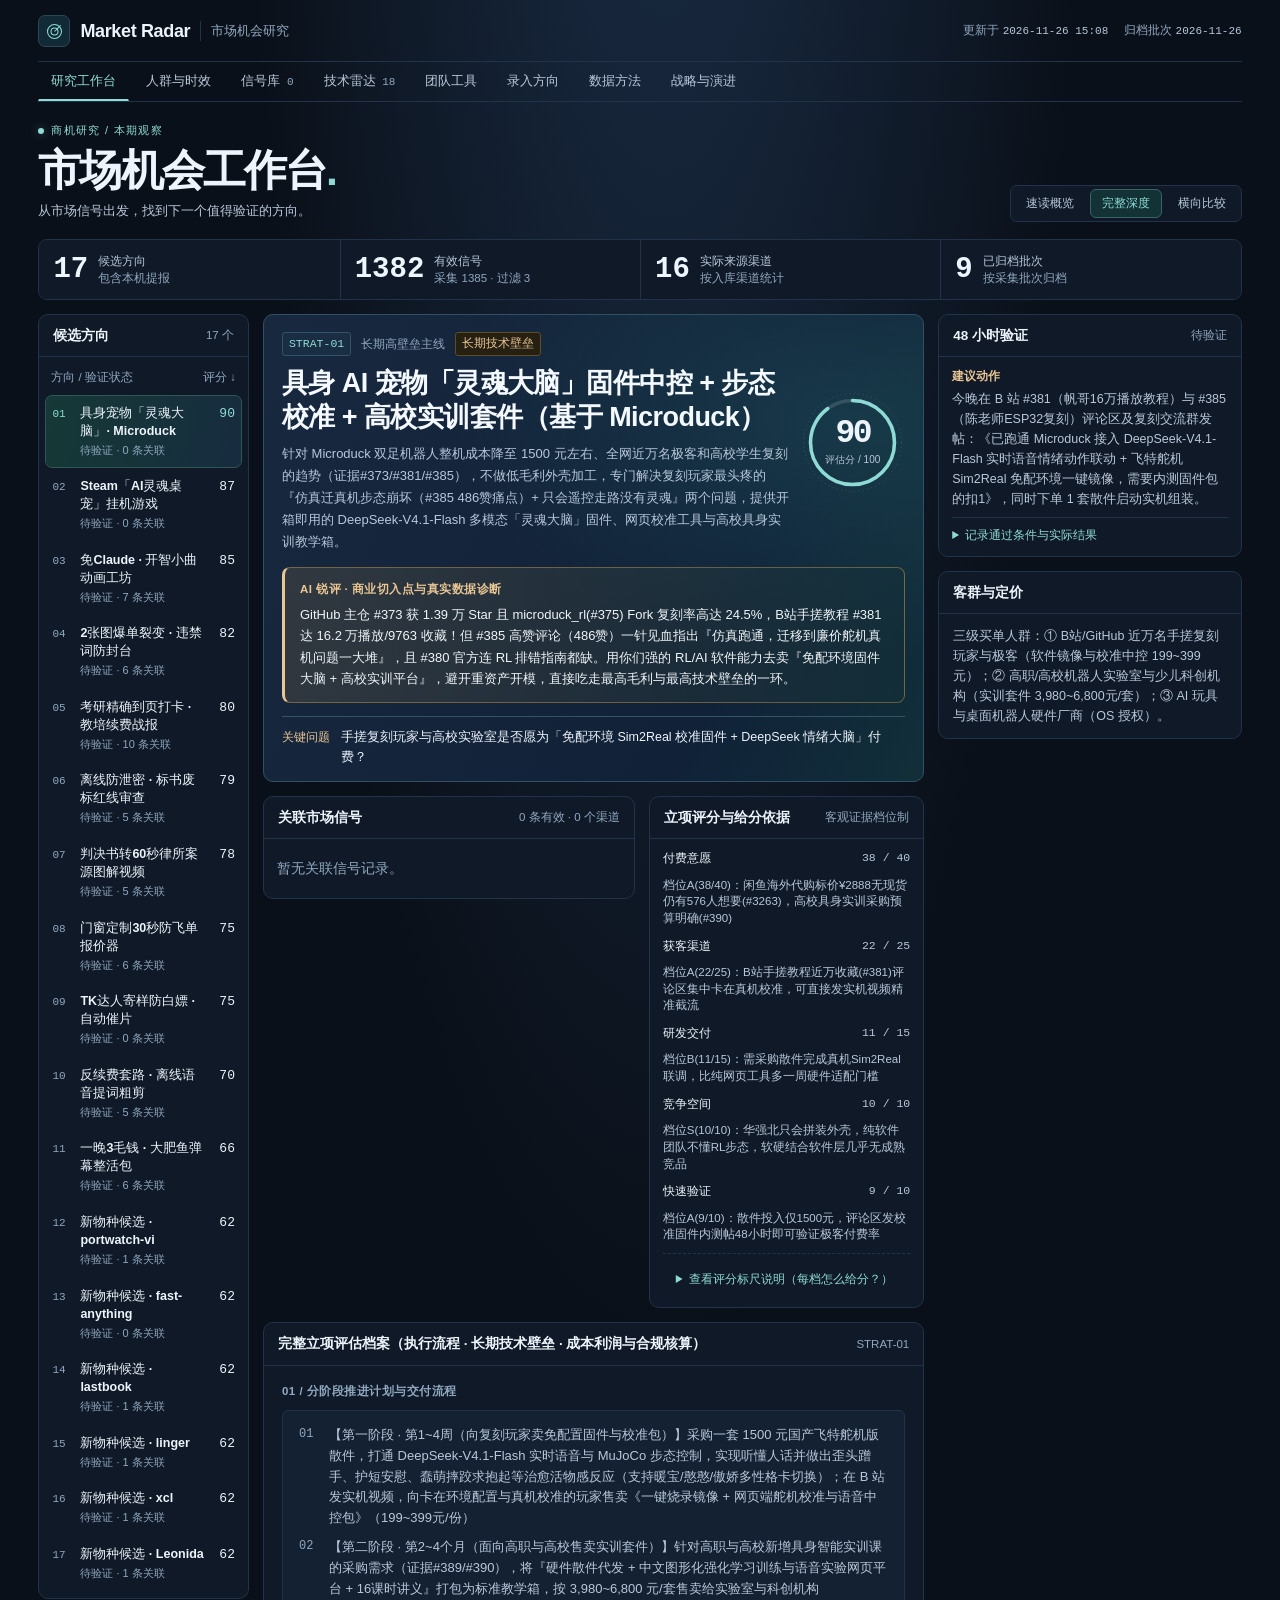
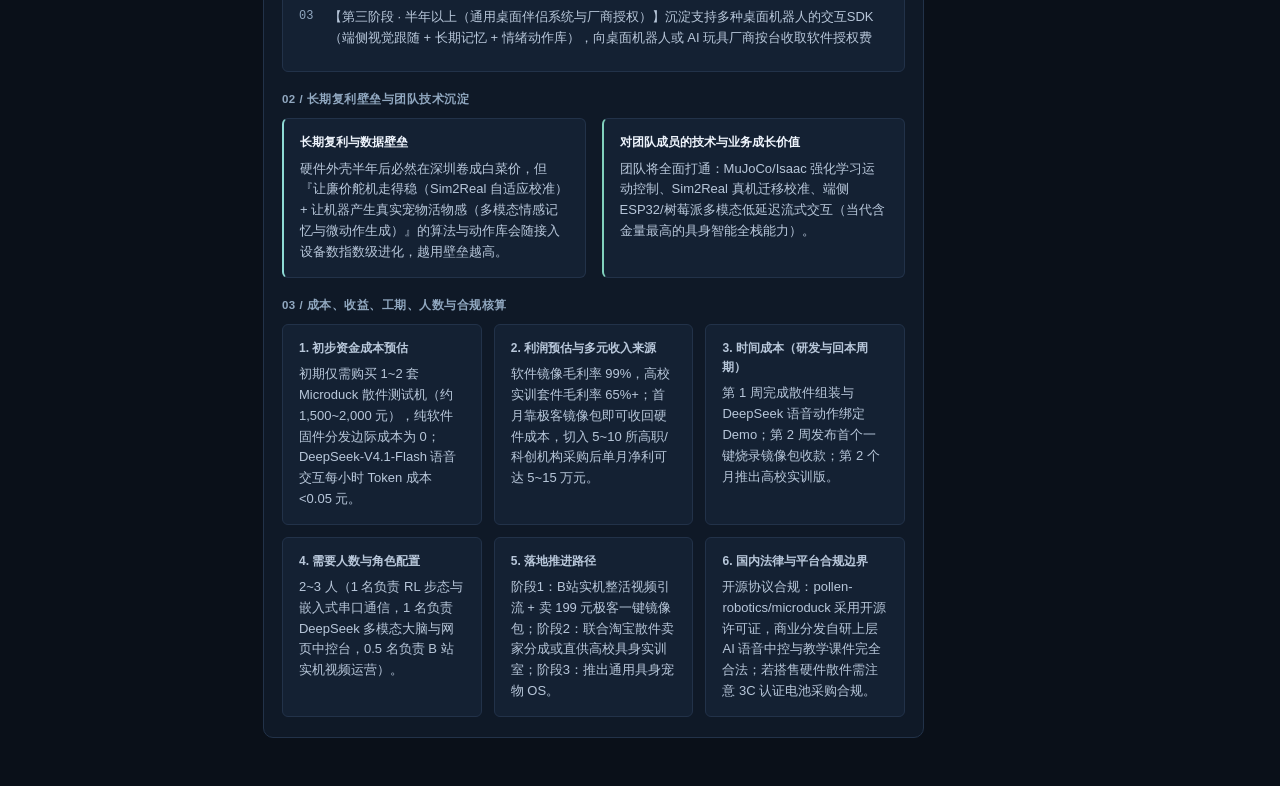
==== docs/index.html @ c7edb2ba "chore: sync team market radar signals and pages" ====
<!DOCTYPE html>
<html lang="zh-CN">
<head>
<meta charset="UTF-8">
<meta name="viewport" content="width=device-width, initial-scale=1.0">
<title>Market Radar — 产品立项与市场信号投研终端</title>
<style>
  :root {
    --bg: #0b0d11;
    --surface: #11141b;
    --panel: #161a23;
    --border: #222734;
    --border-focus: #3b82f6;
    --text: #f3f4f6;
    --text-secondary: #9ca3af;
    --text-muted: #6b7280;
    --accent: #3b82f6;
    --accent-dim: rgba(59, 130, 246, 0.12);
    --pos: #10b981;
  }
  * { box-sizing: border-box; }
  body {
    margin: 0;
    font-family: -apple-system, BlinkMacSystemFont, "Inter", "PingFang SC", "Hiragino Sans GB", sans-serif;
    background: var(--bg);
    color: var(--text);
    font-size: 13.5px;
    line-height: 1.6;
    -webkit-font-smoothing: antialiased;
  }
  .shell { max-width: 1380px; margin: 0 auto; padding: 28px 36px 60px; }
  /* Topbar */
  .topbar {
    display: flex; justify-content: space-between; align-items: baseline;
    border-bottom: 1px solid var(--border); padding-bottom: 18px; margin-bottom: 20px;
  }
  .brand { display: flex; align-items: baseline; gap: 14px; }
  .brand h1 { margin: 0; font-size: 18px; font-weight: 600; letter-spacing: -0.2px; color: var(--text); }
  .brand span { font-size: 12.5px; color: var(--text-muted); }
  .meta-right { font-size: 12px; color: var(--text-muted); display: flex; gap: 20px; }
  .meta-right b { color: var(--text-secondary); font-weight: 500; }

  /* Navigation & KPI strip */
  .subbar {
    display: flex; justify-content: space-between; align-items: center; flex-wrap: wrap; gap: 12px;
    margin-bottom: 22px;
  }
  .nav { display: flex; gap: 4px; background: var(--surface); padding: 4px; border-radius: 8px; border: 1px solid var(--border); }
  .nav-btn {
    background: transparent; color: var(--text-secondary); border: none;
    padding: 7px 14px; border-radius: 6px; cursor: pointer; font-size: 13px; font-weight: 500; transition: all 0.15s;
  }
  .nav-btn:hover { color: var(--text); }
  .nav-btn.active { background: var(--panel); color: var(--text); box-shadow: 0 1px 2px rgba(0,0,0,0.4); border: 1px solid var(--border); }
  .metrics-inline { display: flex; gap: 24px; font-size: 12.5px; color: var(--text-muted); }
  .metrics-inline strong { color: var(--text); font-weight: 600; font-variant-numeric: tabular-nums; margin-left: 4px; }

  /* Tables */
  .table-wrap { background: var(--surface); border: 1px solid var(--border); border-radius: 8px; overflow: hidden; margin-bottom: 20px; }
  table { width: 100%; border-collapse: collapse; font-size: 13px; }
  th, td { padding: 10px 14px; border-bottom: 1px solid var(--border); text-align: left; vertical-align: middle; }
  th { background: #0e1117; color: var(--text-muted); font-weight: 500; font-size: 12px; text-transform: uppercase; letter-spacing: 0.3px; }
  tr.row-item { cursor: pointer; transition: background 0.12s; }
  tr.row-item:hover { background: rgba(255,255,255,0.02); }
  tr.row-item.selected { background: var(--accent-dim); }
  tr.row-item.selected td:first-child { border-left: 3px solid var(--accent); }

  /* Pills & Badges (monochrome + subtle accent) */
  .pill {
    display: inline-block; padding: 2px 8px; border-radius: 4px; font-size: 11.5px; font-weight: 500;
    background: var(--panel); color: var(--text-secondary); border: 1px solid var(--border);
  }
  .pill-s { color: #93c5fd; border-color: rgba(59,130,246,0.35); background: rgba(59,130,246,0.1); }
  .num-score { font-size: 15px; font-weight: 600; color: var(--text); font-variant-numeric: tabular-nums; }

  /* Detail Inspector */
  .inspector {
    background: var(--surface); border: 1px solid var(--border); border-radius: 8px; padding: 24px 28px; margin-bottom: 24px;
  }
  .ins-head {
    display: flex; justify-content: space-between; align-items: flex-start; gap: 20px;
    border-bottom: 1px solid var(--border); padding-bottom: 16px; margin-bottom: 20px;
  }
  .ins-title { margin: 6px 0 0; font-size: 18px; font-weight: 600; color: var(--text); }
  .ins-score-box { text-align: right; min-width: 220px; }
  .ins-score-big { font-size: 26px; font-weight: 700; color: var(--text); font-variant-numeric: tabular-nums; line-height: 1; }
  .ins-score-sub { font-size: 11.5px; color: var(--text-muted); margin-top: 6px; }

  .sec-label {
    font-size: 11.5px; font-weight: 600; color: var(--text-muted); text-transform: uppercase;
    letter-spacing: 0.5px; margin-bottom: 10px; display: block;
  }
  .summary-lead {
    background: var(--panel); border: 1px solid var(--border); border-radius: 6px;
    padding: 12px 16px; color: var(--text); margin-bottom: 20px; font-size: 13.8px;
  }
  .grid-2 { display: grid; grid-template-columns: 1fr 1fr; gap: 16px; margin-bottom: 20px; }
  .grid-3 { display: grid; grid-template-columns: repeat(3, 1fr); gap: 12px; margin-bottom: 20px; }
  .card-cell {
    background: var(--panel); border: 1px solid var(--border); border-radius: 6px; padding: 14px 16px;
  }
  .cell-k { font-size: 12px; font-weight: 600; color: var(--text-secondary); margin-bottom: 6px; display: block; }
  .cell-v { color: var(--text-secondary); font-size: 13px; }
  .step-row { display: flex; gap: 10px; margin-bottom: 8px; color: var(--text-secondary); }
  .step-no { color: var(--text-muted); font-family: monospace; font-size: 12px; min-width: 20px; }

  .btn {
    background: var(--panel); color: var(--text-secondary); border: 1px solid var(--border);
    padding: 6px 12px; border-radius: 6px; cursor: pointer; font-size: 12px; transition: all 0.12s;
  }
  .btn:hover { color: var(--text); border-color: var(--text-secondary); }
  .btn-primary { background: var(--accent); color: #fff; border-color: var(--accent); font-weight: 500; }
  .btn-primary:hover { opacity: 0.92; color: #fff; border-color: var(--accent); }

  /* Form controls */
  input, select, textarea {
    background: var(--bg); color: var(--text); border: 1px solid var(--border);
    padding: 8px 12px; border-radius: 6px; font-size: 13px; width: 100%;
  }
  input:focus, select:focus { outline: none; border-color: var(--accent); }
  .field-lbl { display: block; font-size: 12px; color: var(--text-secondary); margin-bottom: 6px; }

  /* Modal */
  .modal-mask { display: none; position: fixed; inset: 0; background: rgba(0,0,0,0.75); z-index: 999; align-items: center; justify-content: center; padding: 20px; }
  .modal { background: var(--surface); border: 1px solid var(--border); border-radius: 8px; max-width: 680px; width: 100%; padding: 24px; }
  .modal-pre { background: var(--bg); padding: 14px; border-radius: 6px; border: 1px solid var(--border); white-space: pre-wrap; font-size: 13px; color: var(--text-secondary); margin: 14px 0; max-height: 380px; overflow-y: auto; }
  code { font-family: ui-monospace, SFMono-Regular, Menlo, monospace; font-size: 12px; background: var(--bg); padding: 2px 6px; border-radius: 4px; border: 1px solid var(--border); color: var(--text-secondary); }
</style>
<style>
:root {
  color-scheme: dark;
  --bg: #0b1017;
  --surface: #111923;
  --panel: #16212d;
  --border: #263443;
  --text: #e9eff7;
  --text-secondary: #b8c6d6;
  --text-muted: #99aabd;
  --accent: #75c6f2;
  --accent-dim: #172b3d;
  --pos: #81d1bd;
  --gold: #efc285;
  --mono: ui-monospace, SFMono-Regular, Menlo, monospace;
}
.shell { max-width: 1560px; padding: 18px clamp(16px, 3vw, 42px) 48px; }
.topbar { align-items: center; gap: 12px; padding-bottom: 14px; margin-bottom: 0; }
.brand { align-items: center; gap: 10px; }
.brand h1 { white-space: nowrap; letter-spacing: -.35px; }
.brand .brand-mark { display: grid; place-items: center; width: 32px; height: 32px; background: #2b261f; border: 1px solid #4b3c2d; border-radius: 7px; color: var(--gold); }
.brand-mark svg { width: 21px; height: 21px; stroke: currentColor; stroke-width: 1.2; }
.brand-caption { border-left: 1px solid var(--border); padding-left: 10px; }
.meta-right { align-items: center; gap: 16px; flex-wrap: wrap; }
.meta-right b { font: 11px var(--mono); }
.batch-stamp { border: 1px solid var(--border); border-radius: 4px; padding: 3px 8px; }
.subbar { margin-bottom: 20px; border-bottom: 1px solid var(--border); }
.nav { display: flex; flex-wrap: wrap; gap: 4px; border: 0; border-radius: 0; background: transparent; padding: 0; }
.nav-btn { border: 1px solid transparent; border-bottom: 2px solid transparent; border-radius: 0; padding: 9px 12px; font-size: 13px; }
.nav-btn.active { border: 1px solid transparent; border-bottom: 2px solid var(--gold); background: transparent; box-shadow: none; color: var(--gold); }
#lblSigCnt { font: 11px var(--mono); color: var(--text-muted); margin-left: 3px; }
:focus-visible { outline: 2px solid var(--accent); outline-offset: 2px; }
.btn-primary { color: #08131c; font-weight: 650; }
.btn-primary:hover { color: #08131c; }
.btn[aria-pressed="true"] { background: var(--accent-dim); border-color: #4e7897; color: var(--text); }
.research-heading { display: flex; justify-content: space-between; align-items: end; gap: 14px; flex-wrap: wrap; margin-bottom: 14px; }
.section-kicker { display: block; color: var(--gold); font: 600 11px/1.4 var(--mono); letter-spacing: .12em; }
.research-heading h2 { margin: 3px 0 2px; font-size: clamp(23px, 2.3vw, 32px); line-height: 1.2; font-weight: 630; letter-spacing: -.045em; }
.research-heading p { margin: 0; color: var(--text-muted); font-size: 13px; }
.mode-select { display: flex; gap: 4px; padding: 3px; background: var(--surface); border: 1px solid var(--border); border-radius: 7px; }
.mode-select .btn { padding: 5px 11px; background: transparent; border-color: transparent; white-space: nowrap; }
.mode-select .btn[aria-pressed="true"] { background: var(--accent-dim); border-color: #4e7897; }
.research-stats { display: grid; grid-template-columns: repeat(4,minmax(0,1fr)); gap: 1px; background: var(--border); border: 1px solid var(--border); border-radius: 8px; overflow: hidden; margin-bottom: 14px; }
.research-stats > div { background: var(--surface); display: grid; grid-template-columns: minmax(0,1fr) auto; gap: 0 8px; padding: 10px 15px; align-items: center; }
.research-stats span { color: var(--text-secondary); font-size: 12px; }
.research-stats strong { grid-row: span 2; font: 600 22px/1 var(--mono); color: var(--text); }
.research-stats small, .watch-sort, .panel-count { color: var(--text-muted); font-size: 11.5px; }
.research-desk { display: grid; grid-template-columns: minmax(200px, .95fr) minmax(0, 4fr); gap: 12px; align-items: start; }
.research-selection { display: grid; grid-template-columns: minmax(0, 1.65fr) minmax(254px, 1fr); gap: 12px; min-width: 0; }
.research-main, .research-context { display: grid; gap: 12px; align-content: start; min-width: 0; }
.desk-panel { background: var(--surface); border: 1px solid var(--border); border-radius: 8px; min-width: 0; }
.panel-head { min-height: 41px; display: flex; align-items: center; justify-content: space-between; gap: 8px; padding: 8px 13px; border-bottom: 1px solid var(--border); }
.panel-head h3 { margin: 0; font-size: 13px; white-space: nowrap; font-weight: 650; }
.panel-count { text-align: right; }
.watch-sort { margin: 7px 12px 4px; }
#watchList { padding: 0 6px 6px; }
.watch-item { font: inherit; cursor: pointer; text-align: left; width: 100%; display: grid; grid-template-columns: 22px minmax(0,1fr) 25px; gap: 6px; align-items: start; color: var(--text); border: 1px solid transparent; background: transparent; border-radius: 5px; padding: 8px 6px; }
.watch-item:hover { background: var(--panel); }
.watch-item[aria-pressed="true"] { background: var(--accent-dim); border-color: #38617b; }
.watch-rank, .watch-score, .asset-code, .mono { font-family: var(--mono); font-variant-numeric: tabular-nums; }
.watch-rank { color: var(--text-muted); font-size: 11px; padding-top: 2px; }
.watch-score { text-align: right; font-size: 13px; }
.watch-item[aria-pressed="true"] .watch-score { color: var(--accent); }
.watch-label strong { display: block; font-size: 12.5px; font-weight: 550; line-height: 1.44; overflow-wrap: anywhere; }
.watch-label small { display: block; color: var(--text-muted); font-size: 11px; margin-top: 2px; }
.project-brief { padding: 15px 17px; }
.brief-eyebrow { display: flex; flex-wrap: wrap; align-items: center; gap: 4px 8px; color: var(--text-muted); font-size: 11.5px; }
.asset-code { color: var(--accent); background: var(--accent-dim); padding: 2px 6px; border-radius: 3px; }
.project-brief h3 { font-size: clamp(20px, 2.1vw, 28px); letter-spacing: -.025em; margin: 6px 0 7px; line-height: 1.28; font-weight: 640; overflow-wrap: anywhere; }
.brief-lead, .brief-buyer p, .validation-body p { margin: 0; color: var(--text-secondary); overflow-wrap: anywhere; }
.brief-buyer { border-top: 1px solid var(--border); padding-top: 8px; margin-top: 9px; }
.brief-buyer span, .evidence-meta { color: var(--text-muted); font-size: 11.5px; }
.evidence-item { font: inherit; background: transparent; text-align: left; border: 0; border-bottom: 1px solid var(--border); width: 100%; cursor: pointer; color: var(--text); display: grid; gap: 1px; padding: 7px 31px 7px 13px; position: relative; }
.evidence-item:hover { background: var(--panel); }
.evidence-item strong { font-size: 12.5px; font-weight: 550; overflow-wrap: anywhere; }
.evidence-item small { color: var(--text-muted); font-size: 11.5px; overflow-wrap: anywhere; }
.evidence-arrow { position: absolute; top: 12px; right: 13px; color: var(--accent); }
.evidence-panel > .evidence-list:last-child .evidence-item:last-child { border-bottom: 0; }
.desk-panel summary { cursor: pointer; color: var(--accent); padding: 8px 13px; font-size: 12px; }
.evidence-panel details[open] > summary { border-bottom: 1px solid var(--border); }
.panel-empty { padding: 5px 13px; color: var(--text-muted); }
.archive-detail .inspector { border: 0; border-top: 1px solid var(--border); padding: 12px; margin: 0; }
.archive-detail .ins-head { display: block; }
.archive-detail .ins-score-box { text-align: left; margin-top: 12px; }
.archive-detail .grid-3 { grid-template-columns: repeat(2,minmax(0,1fr)); }
.factor-body, .validation-body { padding: 10px 13px; }
.factor-total { display: flex; align-items: baseline; gap: 5px; font: 11px var(--mono); color: var(--text-muted); margin: 0 0 7px; }
.factor-total strong { font-size: 31px; line-height: 1; color: var(--text); }
.factor-row { margin: 0 0 5px; }
.factor-row div { display: flex; justify-content: space-between; color: var(--text-secondary); font-size: 11.5px; }
.factor-row div span:last-child { font: 11.5px/1.6 var(--mono); }
.factor-row meter { appearance: none; display: block; height: 4px; width: 100%; margin: 2px 0 0; }
.factor-row meter::-webkit-meter-bar { border: 0; background: #27394c; border-radius: 5px; }
.factor-row meter::-webkit-meter-optimum-value { background: var(--accent); border-radius: 5px; }
.factor-row meter::-moz-meter-bar { background: var(--accent); border-radius: 5px; }
.quiet-note { display: block; margin: 7px 0 0; color: var(--text-muted); font-size: 11.5px; }
.validation-body .section-kicker { font: 600 11.5px/1.6 system-ui, sans-serif; letter-spacing: 0; margin-bottom: 3px; }
.validation-body p { font-size: 12.5px; }
.validation-question { margin-bottom: 9px; }
.validation-body details { border-top: 1px solid var(--border); margin-top: 8px; }
.validation-body summary { padding: 8px 0 1px; }
.validation-form { display: grid; gap: 7px; padding-top: 7px; }
.validation-form label { font-size: 12px; color: var(--text-secondary); }
.validation-form textarea { display: block; resize: vertical; }
.validation-form button { justify-self: start; }
#validationMessage:empty { display: none; }
#validationMessage { color: var(--pos); }
.matrix-panel .table-wrap { margin: 0; border: 0; border-radius: 0 0 8px 8px; }
.archive-panel { margin-bottom: 14px; }
.matrix-panel td:not(:nth-child(2)), .matrix-panel th { white-space: nowrap; }
.matrix-table .matrix-total { color: var(--accent); font-weight: 650; }
.matrix-link { font: inherit; color: var(--text); border: 0; background: transparent; padding: 0; text-align: left; cursor: pointer; }
.matrix-link:hover { text-decoration: underline; }
.matrix-link small { display: block; color: var(--text-muted); }
.table-wrap { overflow-x: auto; }
.signal-controls { display: flex; flex-wrap: wrap; gap: 8px; margin-bottom: 12px; align-items: center; }
.signal-controls input { max-width: 380px; }
.signal-controls select { max-width: 208px; }
.signal-controls output, .source-link { color: var(--text-muted); font-size: 12px; }
.source-link { display: inline-block; margin-top: 5px; }
#tab-signals table { min-width: 790px; }
#tab-signals .signal-time { width: 280px; min-width: 280px; white-space: nowrap; }
#tab-signals td.signal-time { font-family: var(--mono); color: var(--text-muted); }
#tab-signals .signal-time small { font-size: 10.5px; }
#tab-signals td:nth-child(4) { overflow-wrap: anywhere; }
.modal-mask { position: fixed; inset: 0; border: 0; margin: auto; color: var(--text); background: transparent; width: min(100%, 760px); max-height: 100%; max-width: 100%; }
.modal-mask[open] { display: block; }
.modal-mask::backdrop { background: rgba(0,0,0,.72); }
.modal { margin: 0 auto; overflow-wrap: anywhere; }
.modal-links { display: flex; flex-wrap: wrap; align-items: baseline; gap: 4px 12px; font-size: 12px; }
#mHint { margin-right: 12px; }
#mLink { flex: none; }
@media (max-width: 1100px) {
  .research-desk { grid-template-columns: minmax(186px, .9fr) minmax(0, 3.5fr); }
}
@media (max-width: 950px) {
  .research-selection { grid-template-columns: minmax(0, 1fr); }
  .research-main, .research-context { display: contents; }
  .project-brief { order: -3; }
  .validation-panel { order: -2; }
  .evidence-panel { order: -1; }
  .archive-detail { order: 1; }
}
@media (max-width: 640px) {
  .topbar { align-items: start; flex-direction: column; }
  .meta-right { gap: 8px 12px; }
  .brand-caption { display: none; }
  .subbar { margin-bottom: 14px; }
  .nav-btn { font-size: 12px; padding: 7px 6px; min-height: 36px; }
  .research-stats { grid-template-columns: repeat(2,minmax(0,1fr)); }
  .research-stats > div { padding: 8px; }
  .research-stats strong { font-size: 18px; }
  .research-desk { grid-template-columns: minmax(0, 1fr); }
  #watchList { display: grid; grid-auto-flow: column; grid-auto-columns: minmax(146px, 44%); overflow-x: auto; padding-bottom: 8px; }
  .watch-item { min-height: 44px; }
  .watch-label small { font-size: 10.5px; }
  .watch-item { grid-template-columns: 15px minmax(0,1fr) 18px; gap: 3px; }
  .grid-2, .grid-3, .archive-detail .grid-3 { grid-template-columns: minmax(0,1fr); }
  .grid-2 > [style*="grid-column"] { grid-column: auto !important; }
  .inspector { padding: 14px; }
}

.roadmap-title { display: flex; justify-content: space-between; align-items: center; flex-wrap: wrap; gap: 8px; margin-bottom: 12px; }
.roadmap-title .sec-label { margin-bottom: 0; }
.roadmap-title a { text-decoration: none; }

/* Research workspace */
:root {
  --bg: #0a1019;
  --surface: #0f1927;
  --panel: #142133;
  --border: #223249;
  --text: #eef4fc;
  --text-secondary: #b8c7da;
  --text-muted: #91a8c0;
  --accent: #8edbd5;
  --accent-dim: #123236;
  --gold: #eac694;
}
body { background: radial-gradient(ellipse at 52% -25%, #1c304a 0%, var(--bg) 46%); }
.shell { padding-top: 15px; }
.brand .brand-mark { background: #122936; color: var(--accent); border-color: #294a53; }
.topbar { align-items: center; flex-direction: row; }
.meta-right { justify-content: end; }
.nav { flex-wrap: nowrap; overflow-x: auto; scrollbar-width: thin; max-width: 100%; }
.nav-btn { white-space: nowrap; flex: none; padding-inline: 12px; }
.nav-btn.active { color: var(--accent); border-bottom-color: var(--accent); }
#lblTechCnt { font: 11px var(--mono); color: var(--text-muted); margin-left: 3px; }
.research-heading { margin: 3px 0 17px; align-items: end; }
.research-heading h2 { font-size: clamp(29px, 3.35vw, 45px); font-weight: 680; margin: 5px 0; }
.research-heading h2 > span { color: var(--accent); }
.research-heading p { font-size: 13px; color: var(--text-secondary); }
.research-kicker { color: var(--accent); font-size: 11px; letter-spacing: .12em; display: flex; align-items: center; gap: 7px; }
.research-kicker > span { display: inline-block; background: var(--accent); width: 6px; height: 6px; border-radius: 100%; box-shadow: 0 0 10px #8edbd560; }
.mode-select .btn[aria-pressed="true"] { border-color: #376565; color: var(--accent); }
.research-stats { background: var(--surface); gap: 0; border-radius: 9px; }
.research-stats > div + div { border-left: 1px solid var(--border); }
.research-stats > div { grid-template-columns: auto minmax(0,1fr); column-gap: 10px; padding: 12px 14px; }
.research-stats span { grid-column: 2; grid-row: 1; }
.research-stats small { grid-column: 2; grid-row: 2; line-height: 1.35; }
.research-stats strong { grid-column: 1; grid-row: 1 / 3; color: #edf6ff; font-size: clamp(20px, 2.3vw, 29px); font-weight: 600; }
.research-desk { grid-template-columns: minmax(200px, .85fr) minmax(0, 3.95fr); gap: 14px; }
.research-selection { grid-template-columns: minmax(0, 2.18fr) minmax(237px, 1fr); gap: 14px; }
.research-main, .research-context { gap: 14px; }
.research-panels { display: grid; grid-template-columns: minmax(0, 1.35fr) minmax(145px, 1fr); gap: 14px; align-items: start; min-width: 0; }
.desk-panel { border-radius: 10px; }
.panel-head { padding: 10px 14px; }
.panel-head h3 { font-size: 13.5px; }
.watch-sort { display: flex; justify-content: space-between; padding: 4px 0; }
.watch-item { border-radius: 7px; padding: 8px 6px; }
.watch-item[aria-pressed="true"] { background: linear-gradient(100deg,#153936,#172c3f); border-color: #305552; }
.watch-item[aria-pressed="true"] .watch-rank { color: var(--accent); }
.watch-label strong { font-size: 12.5px; }
.project-brief {
  background:
    radial-gradient(ellipse at 88% 22%, #20565d73 0%, transparent 47%),
    linear-gradient(115deg,#18283f,#102138 70%,#112f39);
  border-color: #315065; padding: 17px 18px 14px; position: relative; overflow: hidden;
}
.brief-grid { display: grid; grid-template-columns: minmax(0,1fr) 105px; gap: 10px; align-items: center; }
.brief-eyebrow { gap: 6px 10px; }
.asset-code { background: #192e43; color: var(--accent); border: 1px solid #335267; }
.project-brief h3 { font-size: clamp(22px, 2.6vw, 34px); line-height: 1.18; letter-spacing: -.025em; margin: 9px 0 8px; }
.brief-lead { font-size: 13px; line-height: 1.7; }
.brief-question { display: flex; gap: 8px 11px; align-items: baseline; padding-top: 10px; margin-top: 13px; border-top: 1px solid #365267; }
.brief-question > span { color: var(--gold); font-size: 11.5px; white-space: nowrap; }
.brief-question p { margin: 0; font-size: 12.5px; color: var(--text); }
.score-dial { width: 105px; height: 105px; display: grid; place-items: center; position: relative; }
.score-dial svg { position: absolute; inset: 0; width: 100%; height: 100%; fill: none; }
.dial-guide { stroke: #4e7186; opacity: .66; stroke-dasharray: 1 4; }
.dial-track { stroke: #355261; stroke-width: 4; }
.dial-fill { stroke: var(--accent); stroke-width: 4; stroke-linecap: round; }
.dial-caption { text-align: center; position: relative; display: grid; gap: 2px; }
.dial-caption strong { font: 600 33px/1 var(--mono); letter-spacing: -.08em; }
.dial-caption span { font-size: 10px; color: var(--text-secondary); }
.context-note { padding: 12px 14px; font-size: 12.5px; color: var(--text-secondary); overflow-wrap: anywhere; }
.evidence-item strong { line-height: 1.48; }
.evidence-item small { line-height: 1.4; }
.factor-row { margin-bottom: 9px; }
.factor-row meter::-webkit-meter-bar { background: #263b4e; }
.tech-table table { min-width: 770px; }
#tab-toolkit code { overflow-wrap: anywhere; }
@keyframes reveal-selection { from { opacity: .65; transform: translateY(3px); } to { opacity: 1; transform: translateY(0); } }
@media (prefers-reduced-motion: no-preference) {
  .watch-item, .nav-btn, .evidence-item { transition: background-color .14s ease, border-color .14s ease, color .14s ease; }
  .research-main, .research-context { animation: reveal-selection .18s ease-out; }
}
@media (max-width: 1110px) {
  .research-selection { grid-template-columns: minmax(0,1fr); }
  .research-main, .research-context { display: grid; }
  .research-context { grid-template-columns: minmax(0,1.2fr) minmax(0,1fr); }
  .project-brief, .validation-panel, .evidence-panel, .archive-detail { order: 0; }
}
@media (max-width: 760px) {
  .shell { padding-inline: 14px; }
  .research-desk { grid-template-columns: minmax(0, 1fr); }
  #watchList { display: grid; grid-auto-flow: column; grid-auto-columns: minmax(146px, 40%); overflow-x: auto; }
  .watch-sort { margin-bottom: 1px; }
}
@media (max-width: 560px) {
  .topbar { gap: 4px; align-items: start; }
  .brand h1 { font-size: 15px; }
  .brand .brand-mark { width: 28px; height: 28px; }
  .brand-caption, .batch-stamp { display: none; }
  .meta-right span { font-size: 10.5px; }
  .meta-right b { display: block; font-size: 10px; }
  .nav-btn { padding-inline: 8px; }
  .research-heading { gap: 10px; }
  .research-stats { grid-template-columns: repeat(2,minmax(0,1fr)); }
  .research-stats > div { padding: 8px 9px; }
  .research-stats > div:nth-child(3) { border-left: 0; }
  .research-stats > div:nth-child(n+3) { border-top: 1px solid var(--border); }
  .research-main, .research-context, .research-panels { display: contents; }
  .project-brief { order: -3; }
  .validation-panel { order: -2; }
  .evidence-panel { order: -1; }
  .archive-detail { order: 1; }
  .brief-grid { grid-template-columns: minmax(0,1fr) 80px; }
  .score-dial { width: 80px; height: 80px; }
  .dial-caption strong { font-size: 25px; }
  .dial-caption span { font-size: 8px; }
  #watchList { grid-auto-columns: minmax(134px, 44%); }
}

/* AI Sharp Review Callout & Unfolded Archive */
.project-brief h3 {
  font-size: clamp(20px, 2.15vw, 27px);
  line-height: 1.28;
  letter-spacing: -0.02em;
  margin: 10px 0 8px;
  color: #f4f9ff;
}
.sharp-callout {
  margin-top: 14px;
  padding: 12px 15px;
  background: linear-gradient(95deg, rgba(235, 179, 82, 0.13), rgba(20, 48, 56, 0.45));
  border: 1px solid rgba(235, 179, 82, 0.38);
  border-left: 3px solid var(--gold);
  border-radius: 8px;
}
.sharp-badge {
  font-size: 11.5px;
  font-weight: 650;
  color: var(--gold);
  letter-spacing: 0.04em;
  margin-bottom: 5px;
  display: flex;
  align-items: center;
  gap: 6px;
}
.sharp-callout p {
  margin: 0;
  font-size: 13px;
  line-height: 1.65;
  color: #f1f5f9;
}
.archive-open .inspector {
  background: transparent;
  border: 0;
  padding: 16px 18px 20px;
  margin: 0;
}
.archive-open .ins-head,
.archive-open .summary-lead {
  display: none;
}

/* Freshness & Persona Analytics */
.timeline-layer + .timeline-layer { margin-top: 18px; }
.timeline-layer h3 { margin: 0 0 10px; font-size: 13px; color: var(--text-secondary); }
.timeline-grid { display: grid; grid-template-columns: repeat(auto-fit, minmax(min(100%, 135px), 1fr)); gap: 12px; }
.timeline-count { font: 700 26px/1.3 var(--mono); color: var(--text); }
.timeline-count small { font-size: 12px; font-weight: 400; color: var(--text-muted); }
.timeline-grid [data-window="24h"] { border-left: 3px solid var(--accent); }
.timeline-grid [data-window="30d_active"] { border-left: 3px solid #3b82f6; }
.timeline-grid [data-window="stale_archive"] { border-left: 3px solid #ef4444; }
.timeline-grid [data-window="stale_archive"] .timeline-count { color: #fca5a5; }
.fresh-badge { display: inline-block; padding: 1px 6px; border-radius: 4px; font-size: 10.5px; font-weight: 600; font-family: var(--mono); }
.fresh-7d { background: rgba(45, 212, 191, 0.16); color: var(--accent); border: 1px solid rgba(45, 212, 191, 0.35); }
.fresh-30d { background: rgba(59, 130, 246, 0.15); color: #93c5fd; border: 1px solid rgba(59, 130, 246, 0.35); }
.fresh-90d { background: rgba(148, 163, 184, 0.14); color: #cbd5e1; border: 1px solid rgba(148, 163, 184, 0.28); }
.fresh-stale { background: rgba(239, 68, 68, 0.12); color: #fca5a5; border: 1px solid rgba(239, 68, 68, 0.3); }
.aud-pill { display: inline-block; padding: 2px 8px; border-radius: 99px; font-size: 11px; background: #192b3c; color: #bae6fd; border: 1px solid #2d4a63; margin-top: 4px; }
.persona-bar-bg { width: 100%; height: 6px; background: #1a2636; border-radius: 4px; overflow: hidden; margin-top: 6px; display: flex; }
.persona-bar-fresh { background: var(--accent); height: 100%; }
.persona-bar-old { background: #475569; height: 100%; }

/* Team Strategy Blueprint */
.blueprint-hero {
  background: radial-gradient(ellipse at 90% 15%, rgba(45, 212, 191, 0.14), transparent 50%),
              linear-gradient(120deg, #15253a, #0f1d2e 70%, #112a33);
  border: 1px solid #2e4d63;
  border-radius: 10px;
  padding: 22px 24px;
  margin-bottom: 18px;
}
.blueprint-hero h2 { margin: 6px 0 10px; font-size: 23px; font-weight: 650; color: #f4f9ff; letter-spacing: -0.02em; }
.blueprint-hero p { margin: 0; font-size: 13.8px; line-height: 1.72; color: #cbd5e1; max-width: 980px; }
.stage-track { display: grid; grid-template-columns: repeat(3, 1fr); gap: 14px; margin: 14px 0 20px; }
.stage-card {
  background: var(--panel); border: 1px solid var(--border); border-top: 3px solid var(--accent);
  border-radius: 8px; padding: 16px 18px; display: flex; flex-direction: column; gap: 8px;
}
.stage-card.gold { border-top-color: var(--gold); }
.stage-card.blue { border-top-color: #60a5fa; }
.stage-kicker { font-family: var(--mono); font-size: 11px; color: var(--accent); letter-spacing: 0.05em; }
.stage-card.gold .stage-kicker { color: var(--gold); }
.stage-card.blue .stage-kicker { color: #93c5fd; }
.stage-card h4 { margin: 0; font-size: 15px; color: var(--text); font-weight: 600; }
.stage-card p { margin: 0; font-size: 13px; color: var(--text-secondary); line-height: 1.65; }
@media (max-width: 960px) { .stage-track { grid-template-columns: 1fr; } }

/* Rubric Reasons & Quick Digest Mode */
.factor-reason { font-size: 11.5px; color: var(--text-muted); line-height: 1.45; margin: 3px 0 10px; }
.rubric-guide { margin-top: 10px; border-top: 1px dashed var(--border); padding-top: 8px; font-size: 11.5px; color: var(--text-secondary); }
.rubric-guide summary { cursor: pointer; color: var(--accent); font-weight: 500; user-select: none; }
.rubric-list { margin: 8px 0 0; padding-left: 16px; line-height: 1.6; color: var(--text-muted); }
.quick-digest-grid { display: grid; grid-template-columns: repeat(3, 1fr); gap: 12px; }
@media (max-width: 860px) { .quick-digest-grid { grid-template-columns: 1fr; } }

</style>
</head>
<body>
<div class="shell">
  <header class="topbar">
    <div class="brand">
      <span class="brand-mark" aria-hidden="true"><svg viewBox="0 0 24 24" fill="none"><circle cx="12" cy="12" r="8"/><circle cx="12" cy="12" r="4"/><path d="M12 12l7-7"/></svg></span>
      <h1>Market Radar</h1>
      <span class="brand-caption">市场机会研究</span>
    </div>
    <div class="meta-right">
      <span>更新于 <b id="lblUpdated"></b></span>
      <span>归档批次 <b id="lblBatches"></b></span>
    </div>
  </header>

  <div class="subbar">
    <nav class="nav" aria-label="主导航">
      <button class="nav-btn active" aria-current="page" onclick="switchTab('tab-projects', this)">研究工作台</button>
      <button class="nav-btn" onclick="switchTab('tab-persona', this)">人群与时效</button>
      <button class="nav-btn" onclick="switchTab('tab-signals', this)">信号库 <span id="lblSigCnt">0</span></button>
      <button class="nav-btn" onclick="switchTab('tab-tech', this)">技术雷达 <span id="lblTechCnt">0</span></button>
      <button class="nav-btn" onclick="switchTab('tab-toolkit', this)">团队工具</button>
      <button class="nav-btn" onclick="switchTab('tab-submit', this)">录入方向</button>
      <button class="nav-btn" onclick="switchTab('tab-whitepaper', this)">数据方法</button>
      <button class="nav-btn" onclick="switchTab('tab-roadmap', this)">战略与演进</button>
    </nav>
  </div>

  <div id="tab-projects"></div>
  <div id="tab-persona" style="display:none;"></div>
  <div id="tab-signals" style="display:none;"></div>
  <div id="tab-tech" style="display:none;"></div>
  <div id="tab-toolkit" style="display:none;"></div>
  <div id="tab-submit" style="display:none;"></div>
  <div id="tab-whitepaper" style="display:none;"></div>
  <div id="tab-roadmap" style="display:none;"></div>
</div>

<dialog class="modal-mask" id="snapModal" aria-labelledby="mTitle" onclick="if(event.target===this)this.close()">
  <div class="modal">
    <div style="display:flex;justify-content:space-between;align-items:center;gap:12px;">
      <strong id="mTitle" style="font-size:15px;">证据快照</strong>
      <form method="dialog"><button class="btn">关闭</button></form>
    </div>
    <div id="mMeta" style="font-size:12px;color:var(--text-muted);margin-top:6px;"></div>
    <div class="modal-pre" id="mBody"></div>
    <div class="modal-links">
      <span id="mHint" style="color:var(--text-muted);"></span>
      <a id="mLink" target="_blank" rel="noopener noreferrer" style="color:var(--accent);text-decoration:none;"></a>
    </div>
  </div>
</dialog>

<script>
const DATA = {"persona_stats": {"ref_date": "2026-11-26", "freshness_breakdown": {"7d_hot": 606, "30d_active": 211, "90d_recent": 257, "180d_halfyear": 238, "stale_archive": 70, "recent_unverified": 0}, "audience_personas": [{"audience": "电商与跨境卖家", "total": 271, "fresh_30d": 219, "stale_cnt": 9, "pay_habit": "按 ROI 算账，凡能防违规封店、提效测款均爽快付费", "price_band": "39~299 元/月 订阅制", "channels": "抖音电商群、小红书店群帖、深圳/义乌卖家圈"}, {"audience": "年轻玩家与桌宠受众", "total": 170, "fresh_30d": 115, "stale_cnt": 11, "pay_habit": "为情绪陪伴、摸鱼解压与捏 OC 外观冲动付费，适合全球买断+DLC", "price_band": "18~29 元 Steam 本体 + 6~12 元 DLC", "channels": "Steam 新品节、B站游戏/桌宠区、小红书二次元OC圈"}, {"audience": "B端企业与招投标专员", "total": 193, "fresh_30d": 113, "stale_cnt": 12, "pay_habit": "防损失驱动（防废标/防泄密），客单价高且年卡续费稳，重视本地隐私", "price_band": "49 元/次 或 699~1980 元/年", "channels": "招投标社群、工程造价论坛、闲鱼企业代查服务"}, {"audience": "备考学生与K12家长", "total": 247, "fresh_30d": 110, "stale_cnt": 16, "pay_habit": "焦虑驱动型即时付费，先款后货零账期，极重打印排版体验", "price_band": "9.9~49.9 元 单次定制/打印包", "channels": "闲鱼搜索、小红书备考/鸡娃笔记、家长微信群"}, {"audience": "视频博主与内容创作者", "total": 231, "fresh_30d": 86, "stale_cnt": 13, "pay_habit": "高频生产刚需，极其反感流氓自动续费，偏好买断或按量计费", "price_band": "29.9~69 元 买断或月卡", "channels": "B站教程评论区、小红书剪辑/口播痛点帖"}, {"audience": "极客与AI/硬件开发者", "total": 99, "fresh_30d": 63, "stale_cnt": 0, "pay_habit": "愿为免配环境整合包、校准固件与节省折腾时间买单", "price_band": "99~399 元 镜像/买断包", "channels": "GitHub、B站硬核科技区、V2EX、复刻交流群"}, {"audience": "线下门店与个体商户", "total": 67, "fresh_30d": 44, "stale_cnt": 6, "pay_habit": "不懂电脑 Excel，只认手机点选 30 秒出图，偏好百元内一次买断", "price_band": "99~199 元/年 或买断", "channels": "抖音/快手同城同行视频评论区、建材市场群"}, {"audience": "高客单专业服务IP(律所/教培/财税)", "total": 55, "fresh_30d": 41, "stale_cnt": 0, "pay_habit": "获客与续费导向（成一单赚数千上万），愿为能装门面逼单的工具付年费", "price_band": "199~299 元/月 或 299~999 元/年", "channels": "小红书低赞专业博主私信、教培校长/督导群"}, {"audience": "大众效率与副业人群", "total": 49, "fresh_30d": 26, "stale_cnt": 3, "pay_habit": "关注实用工具与性价比", "price_band": "19.9~99 元", "channels": "小红书 / 闲鱼 / B站"}]}, "tech_radar": [{"source": "GitHub Trending / 近期飙升", "name": "stablyai/orca", "description": "Orca lets you run a fleet of bots with your own subscription (e.g. Claude Code, Grok, Agy, Codex). Available on desktop, mobile and remote runtime.", "stars": 137924, "forks": 8831, "language": "TypeScript", "url": "https://github.com/stablyai/orca", "updated_at": "2026-11-25", "category": "Agent 与编码工作流", "internal_use": "高优引入：可直接作为团队 Codex / DeepSeek Harness 的外部 MCP 工具或 Skill 模板参考，减少重复手写脚手架。", "commercial_idea": "国内许多中小开发团队不会配置复杂 Agent Harness，可提取其核心工作流封装为开箱即用的垂直行业自动化脚本包。"}, {"source": "GitHub Trending / 近期飙升", "name": "rustdesk/rustdesk", "description": "An open-source remote desktop application designed for self-hosting, as an alternative to TeamViewer.", "stars": 131469, "forks": 21245, "language": "Rust", "url": "https://github.com/rustdesk/rustdesk", "updated_at": "2026-11-24", "category": "前沿开源工具", "internal_use": "技术视野储备：关注其架构设计与轻量化实现思路，按需引入团队工具箱。", "commercial_idea": "观察其在海外社区的付费转化模式，评估是否存在中国本土化平替空间。"}, {"source": "GitHub Trending / 近期飙升", "name": "heygen-com/hyperframes", "description": "Open-source AI video editor: edit your own footage, or create and remake any video with Claude Code, Codex or the free Studio app. Write HTML, render MP4. By HeyGen.", "stars": 90140, "forks": 8395, "language": "TypeScript", "url": "https://github.com/heygen-com/hyperframes", "updated_at": "2026-11-25", "category": "Agent 与编码工作流", "internal_use": "高优引入：可直接作为团队 Codex / DeepSeek Harness 的外部 MCP 工具或 Skill 模板参考，减少重复手写脚手架。", "commercial_idea": "国内许多中小开发团队不会配置复杂 Agent Harness，可提取其核心工作流封装为开箱即用的垂直行业自动化脚本包。"}, {"source": "GitHub Trending / 近期飙升", "name": "OpenMontageInc/OpenMontage", "description": "World's first open-source, agentic video production system. 12 production pipelines, 100+ tools, 700+ agent skill and production-knowledge files. Turn your AI coding assistant into a full video production studio.", "stars": 83328, "forks": 11363, "language": "Python", "url": "https://github.com/OpenMontageInc/OpenMontage", "updated_at": "2026-11-16", "category": "Agent 与编码工作流", "internal_use": "高优引入：可直接作为团队 Codex / DeepSeek Harness 的外部 MCP 工具或 Skill 模板参考，减少重复手写脚手架。", "commercial_idea": "国内许多中小开发团队不会配置复杂 Agent Harness，可提取其核心工作流封装为开箱即用的垂直行业自动化脚本包。"}, {"source": "GitHub Trending / 近期飙升", "name": "ansible/ansible", "description": "Ansible is a radically simple IT automation platform that makes your applications and systems easier to deploy and maintain. Automate everything from code deployment to network configuration to cloud management, in a lan", "stars": 71621, "forks": 24382, "language": "Python", "url": "https://github.com/ansible/ansible", "updated_at": "2026-11-23", "category": "Agent 与编码工作流", "internal_use": "高优引入：可直接作为团队 Codex / DeepSeek Harness 的外部 MCP 工具或 Skill 模板参考，减少重复手写脚手架。", "commercial_idea": "国内许多中小开发团队不会配置复杂 Agent Harness，可提取其核心工作流封装为开箱即用的垂直行业自动化脚本包。"}, {"source": "GitHub Trending / 近期飙升", "name": "remoteintech/remote-jobs", "description": "Source for remoteintech.company — a community-maintained directory of remote-friendly tech companies", "stars": 41213, "forks": 3977, "language": "JavaScript", "url": "https://github.com/remoteintech/remote-jobs", "updated_at": "2026-11-20", "category": "数据采集与检索增强", "internal_use": "增强雷达：可用于升级本仓库 (Market Radar) 的底层网页解析与正文提取能力。", "commercial_idea": "可面向跨境电商或市场部门封装为垂直行业竞品监控桌面小工具。"}, {"source": "GitHub Trending / 近期飙升", "name": "microsoft/playwright-mcp", "description": "Playwright MCP server", "stars": 40148, "forks": 3498, "language": "TypeScript", "url": "https://github.com/microsoft/playwright-mcp", "updated_at": "2026-11-18", "category": "Agent 与编码工作流", "internal_use": "高优引入：可直接作为团队 Codex / DeepSeek Harness 的外部 MCP 工具或 Skill 模板参考，减少重复手写脚手架。", "commercial_idea": "国内许多中小开发团队不会配置复杂 Agent Harness，可提取其核心工作流封装为开箱即用的垂直行业自动化脚本包。"}, {"source": "GitHub Trending / 近期飙升", "name": "Anil-matcha/Open-Generative-AI", "description": "Uncensored AI Image & Video Generator — Free AI image & video generation studio with 800+ models (Flux, Midjourney, Kling, Sora, Veo). No content filters. Self-hosted, MIT licensed.", "stars": 36300, "forks": 6968, "language": "JavaScript", "url": "https://github.com/Anil-matcha/Open-Generative-AI", "updated_at": "2026-11-25", "category": "多模态与文档生产力", "internal_use": "组件复用：可直接接入团队现有的视频/文档处理管线（如 LawFlow 或知识动画生成引擎），降低底层研发耗时。", "commercial_idea": "极易变现：海外开源多模态工具通常只有英文 CLI 界面，包装一层中文极简 GUI 或小程序即可在闲鱼/小红书按买断制或包月售卖。"}, {"source": "GitHub Trending / 近期飙升", "name": "deepseek-ai/dsh-superagent-prototype", "description": "Towards a More Autonomous Agent System", "stars": 24578, "forks": 3083, "language": "TypeScript", "url": "https://github.com/deepseek-ai/dsh-superagent-prototype", "updated_at": "2026-11-03", "category": "Agent 与编码工作流", "internal_use": "高优引入：可直接作为团队 Codex / DeepSeek Harness 的外部 MCP 工具或 Skill 模板参考，减少重复手写脚手架。", "commercial_idea": "国内许多中小开发团队不会配置复杂 Agent Harness，可提取其核心工作流封装为开箱即用的垂直行业自动化脚本包。"}, {"source": "GitHub Trending / 近期飙升", "name": "janestreet/agent_skills", "description": "Agent skills", "stars": 11825, "forks": 808, "language": "Multi", "url": "https://github.com/janestreet/agent_skills", "updated_at": "2026-11-17", "category": "Agent 与编码工作流", "internal_use": "高优引入：可直接作为团队 Codex / DeepSeek Harness 的外部 MCP 工具或 Skill 模板参考，减少重复手写脚手架。", "commercial_idea": "国内许多中小开发团队不会配置复杂 Agent Harness，可提取其核心工作流封装为开箱即用的垂直行业自动化脚本包。"}, {"source": "GitHub Trending / 近期飙升", "name": "wangzan101/Mika", "description": "An on-device AI agent for Android that operates apps and the web to get things done for you.", "stars": 9992, "forks": 2235, "language": "Kotlin", "url": "https://github.com/wangzan101/Mika", "updated_at": "2026-11-25", "category": "Agent 与编码工作流", "internal_use": "高优引入：可直接作为团队 Codex / DeepSeek Harness 的外部 MCP 工具或 Skill 模板参考，减少重复手写脚手架。", "commercial_idea": "国内许多中小开发团队不会配置复杂 Agent Harness，可提取其核心工作流封装为开箱即用的垂直行业自动化脚本包。"}, {"source": "GitHub Trending / 近期飙升", "name": "erkamyaman/rust-anything", "description": "Rewrite your whole app in Rust, one piece at a time, checked against the original's recorded behavior at every step. CLIs, HTTP servers and libraries in TypeScript, Python, C, Go, Ruby and Java.", "stars": 9589, "forks": 784, "language": "Rust", "url": "https://github.com/erkamyaman/rust-anything", "updated_at": "2026-11-25", "category": "Agent 与编码工作流", "internal_use": "高优引入：可直接作为团队 Codex / DeepSeek Harness 的外部 MCP 工具或 Skill 模板参考，减少重复手写脚手架。", "commercial_idea": "国内许多中小开发团队不会配置复杂 Agent Harness，可提取其核心工作流封装为开箱即用的垂直行业自动化脚本包。"}, {"source": "Hacker News (Show HN)", "name": "Build Your Own AI Agent CLI in 150 Lines", "description": "海外独立开发者近期展示项目（34 赞 / 4 条讨论），反映一线工具需求风向。", "stars": 34, "forks": 4, "language": "Web/CLI", "url": "https://go-micro.dev/blog/11", "updated_at": "2026-06-02", "category": "Agent 与编码工作流", "internal_use": "高优引入：可直接作为团队 Codex / DeepSeek Harness 的外部 MCP 工具或 Skill 模板参考，减少重复手写脚手架。", "commercial_idea": "国内许多中小开发团队不会配置复杂 Agent Harness，可提取其核心工作流封装为开箱即用的垂直行业自动化脚本包。"}, {"source": "Hacker News (Show HN)", "name": "Webctl – Browser automation for agents based on CLI instead of MCP", "description": "海外独立开发者近期展示项目（134 赞 / 38 条讨论），反映一线工具需求风向。", "stars": 134, "forks": 38, "language": "Web/CLI", "url": "https://github.com/cosinusalpha/webctl", "updated_at": "2026-01-14", "category": "Agent 与编码工作流", "internal_use": "高优引入：可直接作为团队 Codex / DeepSeek Harness 的外部 MCP 工具或 Skill 模板参考，减少重复手写脚手架。", "commercial_idea": "国内许多中小开发团队不会配置复杂 Agent Harness，可提取其核心工作流封装为开箱即用的垂直行业自动化脚本包。"}, {"source": "Hacker News (Show HN)", "name": "An AI agent that learns your product and guides your users", "description": "海外独立开发者近期展示项目（69 赞 / 31 条讨论），反映一线工具需求风向。", "stars": 69, "forks": 31, "language": "Web/CLI", "url": "https://frigade.ai", "updated_at": "2025-07-30", "category": "Agent 与编码工作流", "internal_use": "高优引入：可直接作为团队 Codex / DeepSeek Harness 的外部 MCP 工具或 Skill 模板参考，减少重复手写脚手架。", "commercial_idea": "国内许多中小开发团队不会配置复杂 Agent Harness，可提取其核心工作流封装为开箱即用的垂直行业自动化脚本包。"}, {"source": "Hacker News (Show HN)", "name": "Dexto – Connect your AI Agents with real-world tools and data", "description": "海外独立开发者近期展示项目（41 赞 / 12 条讨论），反映一线工具需求风向。", "stars": 41, "forks": 12, "language": "Web/CLI", "url": "https://github.com/truffle-ai/dexto", "updated_at": "2025-10-28", "category": "Agent 与编码工作流", "internal_use": "高优引入：可直接作为团队 Codex / DeepSeek Harness 的外部 MCP 工具或 Skill 模板参考，减少重复手写脚手架。", "commercial_idea": "国内许多中小开发团队不会配置复杂 Agent Harness，可提取其核心工作流封装为开箱即用的垂直行业自动化脚本包。"}, {"source": "Hacker News (Show HN)", "name": "Moltis – AI assistant with memory, tools, and self-extending skills", "description": "海外独立开发者近期展示项目（131 赞 / 52 条讨论），反映一线工具需求风向。", "stars": 131, "forks": 52, "language": "Web/CLI", "url": "https://www.moltis.org", "updated_at": "2026-02-12", "category": "Agent 与编码工作流", "internal_use": "高优引入：可直接作为团队 Codex / DeepSeek Harness 的外部 MCP 工具或 Skill 模板参考，减少重复手写脚手架。", "commercial_idea": "国内许多中小开发团队不会配置复杂 Agent Harness，可提取其核心工作流封装为开箱即用的垂直行业自动化脚本包。"}, {"source": "Hacker News (Show HN)", "name": "Klavis AI – Open-source MCP integration for AI applications", "description": "海外独立开发者近期展示项目（79 赞 / 50 条讨论），反映一线工具需求风向。", "stars": 79, "forks": 50, "language": "Web/CLI", "url": "https://github.com/Klavis-AI/klavis", "updated_at": "2025-05-05", "category": "Agent 与编码工作流", "internal_use": "高优引入：可直接作为团队 Codex / DeepSeek Harness 的外部 MCP 工具或 Skill 模板参考，减少重复手写脚手架。", "commercial_idea": "国内许多中小开发团队不会配置复杂 Agent Harness，可提取其核心工作流封装为开箱即用的垂直行业自动化脚本包。"}], "updated_at": "2026-11-26 15:08", "projects": [{"code": "STRAT-01", "category_tag": "长期高壁垒主线 · 开源具身桌面宠物", "title": "具身 AI 宠物「灵魂大脑」固件中控 + 步态校准 + 高校实训套件（基于 Microduck）", "score": 90, "score_detail": "付费意愿 38/40 · 获客截流 22/25 · 研发交付 11/15 · 竞争缝隙 10/10 · 48h测款 9/10", "plain_what_to_do": "针对 Microduck 双足机器人整机成本降至 1500 元左右、全网近万名极客和高校学生复刻的趋势（证据#373/#381/#385），不做低毛利外壳加工，专门解决复刻玩家最头疼的『仿真迁真机步态崩坏（#385 486赞痛点）+ 只会遥控走路没有灵魂』两个问题，提供开箱即用的 DeepSeek-V4.1-Flash 多模态「灵魂大脑」固件、网页校准工具与高校具身实训教学箱。", "workflow_steps": ["【第一阶段 · 第1~4周（向复刻玩家卖免配置固件与校准包）】采购一套 1500 元国产飞特舵机版散件，打通 DeepSeek-V4.1-Flash 实时语音与 MuJoCo 步态控制，实现听懂人话并做出歪头蹭手、护短安慰、蠢萌摔跤求抱起等治愈活物感反应（支持暖宝/憨憨/傲娇多性格卡切换）；在 B 站发实机视频，向卡在环境配置与真机校准的玩家售卖《一键烧录镜像 + 网页端舵机校准与语音中控包》（199~399元/份）", "【第二阶段 · 第2~4个月（面向高职与高校售卖实训套件）】针对高职与高校新增具身智能实训课的采购需求（证据#389/#390），将『硬件散件代发 + 中文图形化强化学习训练与语音实验网页平台 + 16课时讲义』打包为标准教学箱，按 3,980~6,800 元/套售卖给实验室与科创机构", "【第三阶段 · 半年以上（通用桌面伴侣系统与厂商授权）】沉淀支持多种桌面机器人的交互SDK（端侧视觉跟随 + 长期记忆 + 情绪动作库），向桌面机器人或 AI 玩具厂商按台收取软件授权费"], "who_pays_and_price": "三级买单人群：① B站/GitHub 近万名手搓复刻玩家与极客（软件镜像与校准中控 199~399元）；② 高职/高校机器人实验室与少儿科创机构（实训套件 3,980~6,800元/套）；③ AI 玩具与桌面机器人硬件厂商（OS 授权）。", "ai_sharp_review": "GitHub 主仓 #373 获 1.39 万 Star 且 microduck_rl(#375) Fork 复刻率高达 24.5%，B站手搓教程 #381 达 16.2 万播放/9763 收藏！但 #385 高赞评论（486赞）一针见血指出『仿真跑通，迁移到廉价舵机真机问题一大堆』，且 #380 官方连 RL 排错指南都缺。用你们强的 RL/AI 软件能力去卖『免配环境固件大脑 + 高校实训平台』，避开重资产开模，直接吃走最高毛利与最高技术壁垒的一环。", "plan_48h": "今晚在 B 站 #381（帆哥16万播放教程）与 #385（陈老师ESP32复刻）评论区及复刻交流群发帖：《已跑通 Microduck 接入 DeepSeek-V4.1-Flash 实时语音情绪动作联动 + 飞特舵机 Sim2Real 免配环境一键镜像，需要内测固件包的扣1》，同时下单 1 套散件启动实机组装。", "evidence_ids": [3585, 3573, 3570, 3569, 3568, 3567, 3566, 3565, 3564], "compounding": {"tier": "长期技术壁垒", "snowball": "硬件外壳半年后必然在深圳卷成白菜价，但『让廉价舵机走得稳（Sim2Real 自适应校准）+ 让机器产生真实宠物活物感（多模态情感记忆与微动作生成）』的算法与动作库会随接入设备数指数级进化，越用壁垒越高。", "skill_gain": "团队将全面打通：MuJoCo/Isaac 强化学习运动控制、Sim2Real 真机迁移校准、端侧 ESP32/树莓派多模态低延迟流式交互（当代含金量最高的具身智能全栈能力）。"}, "biz_eval": {"cost": "初期仅需购买 1~2 套 Microduck 散件测试机（约 1,500~2,000 元），纯软件固件分发边际成本为 0；DeepSeek-V4.1-Flash 语音交互每小时 Token 成本 \u003c0.05 元。", "profit": "软件镜像毛利率 99%，高校实训套件毛利率 65%+；首月靠极客镜像包即可收回硬件成本，切入 5~10 所高职/科创机构采购后单月净利可达 5~15 万元。", "time": "第 1 周完成散件组装与 DeepSeek 语音动作绑定 Demo；第 2 周发布首个一键烧录镜像包收款；第 2 个月推出高校实训版。", "team": "2~3 人（1 名负责 RL 步态与嵌入式串口通信，1 名负责 DeepSeek 多模态大脑与网页中控台，0.5 名负责 B 站实机视频运营）。", "landing": "阶段1：B站实机整活视频引流 + 卖 199 元极客一键镜像包；阶段2：联合淘宝散件卖家分成或直供高校具身实训室；阶段3：推出通用具身宠物 OS。", "compliance": "开源协议合规：pollen-robotics/microduck 采用开源许可证，商业分发自研上层 AI 语音中控与教学课件完全合法；若搭售硬件散件需注意 3C 认证电池采购合规。"}, "score_reasons": {"付费意愿": "档位A(38/40)：闲鱼海外代购标价¥2888无现货仍有576人想要(#3263)，高校具身实训采购预算明确(#390)", "获客渠道": "档位A(22/25)：B站手搓教程近万收藏(#381)评论区集中卡在真机校准，可直接发实机视频精准截流", "研发交付": "档位B(11/15)：需采购散件完成真机Sim2Real联调，比纯网页工具多一周硬件适配门槛", "竞争空间": "档位S(10/10)：华强北只会拼装外壳，纯软件团队不懂RL步态，软硬结合软件层几乎无成熟竞品", "快速验证": "档位A(9/10)：散件投入仅1500元，评论区发校准固件内测帖48小时即可验证极客付费率"}}, {"code": "STRAT-02", "category_tag": "战略级联动 · 免版号全球美金结算", "title": "Steam 桌面挂机游戏「AI 灵魂桌宠 / 摸鱼小鸭牧场」（与 Microduck 软硬同源联动）", "score": 87, "score_detail": "付费意愿 35/40 · 获客截流 22/25 · 研发交付 12/15 · 竞争缝隙 9/10 · 48h测款 9/10", "plain_what_to_do": "避开国内微信小游戏『无版号禁内购、买量极卷』（证据#554）与重度独立游戏『研发一年九死一生』（#548）两大火坑，切入近期爆火的 Steam 屏幕底部透明挂机桌宠赛道（证据#553 近30天同类桌宠下载47万次、#547 收藏率9.0%）。直接复用你们的大肥鱼与 Microduck「灵魂大脑」状态机，结合 Godot + Coding Agent 游戏管线（#539/#540），3~4 周做出一款驻留在任务栏上方、能感知主人加班/摸鱼状态，提供『暖心护短夸夸 / 蠢萌受气包 / 嘴硬心软傲娇』多性格陪伴、还能繁殖换装的 AI 桌面小鸭子/肥鱼挂机游戏，上架 Steam 全球收美金。", "workflow_steps": ["【第一阶段 · 第1~3周（Steam 商店页胶囊图与试玩 Demo 测愿望单）】用 Godot 引擎（#539）搭建占屏幕底部 15% 的透明置顶窗口，复用你们已有的『大肥鱼/小鸭子』性格设定与本地行为树+DeepSeek-V4.1-Flash 极低成本情感记忆对话（永远和主人站同一战线：帮主人吐槽工作难、蠢萌摔跤求摸头），剪辑 15 秒『加班写Bug被桌面小鸭子暖心护短/蠢萌逗笑』短视频发 B 站/小红书/TikTok 攒 Steam 愿望单（目标首周破 3,000 愿望单）", "【第二阶段 · 第4~6周（Steam 抢先体验版全球发售收美金）】缴纳 100 美元 Steam Direct 押金（免国内游戏版号），定价 18~24 元人民币（海外 $3.99~$4.99）买断制上线，附带 6~12 元『自定义捏 OC 外观 / 赛博工位皮肤 DLC』（对标证据#547 捏自推桌宠高收藏刚需）", "【第三阶段 · 3个月后（与 STRAT-01 软硬一体联动壁垒）】打通『屏幕电子宠物 → 实体 Microduck 机器人』一键灵魂同步：玩家在 Steam 桌面上养熟、积累了专属记忆和口头禅的那只电子小鸭子，可直接导出记忆档案灌入你们的 Microduck 实体硬件套件中，形成纯游戏团队和纯硬件作坊都抄不走的软硬一体 IP 壁垒"], "who_pays_and_price": "买单人群：全球 Steam 上班族、程序员、大学生摸鱼党与二次元 OC 桌宠爱好者（证据#545/#547/#553）。收费：Steam 本体 18~24 元（$3.99）买断 + 角色外观 DLC（6~12 元）+ 后续实体硬件联动转化。", "ai_sharp_review": "真实数据对比极其鲜明：国内微信小游戏无版号只能靠微薄广告费（#554），而 Steam 桌面挂机陪伴类游戏（如《动物栏：桌面牧场》《Rusty's Retirement》及 #553 提到的月下载 47 万养鱼桌宠、#545 BongoCat 36万播放）研发极轻（仅需几套 2D 像素/三渲二帧动画，无需复杂关卡与物理碰撞），却能靠天然适合短视频传播的整活画面实现以小博大。更重要的是它与你们的 Microduck「灵魂大脑」100% 共享底层 AI 性格记忆代码，一鱼两吃。", "plan_48h": "本周末用 Godot 或 Electron 透明窗口跑出一个能在屏幕底部走动、检测鼠标点击与当前活跃窗口标题并用气泡暖心护短或蠢萌受气互动的『摸鱼小鸭/大肥鱼』原型，录 20 秒实机整活视频发 B 站与小红书，测试评论区『求 Steam 愿望单链接』热度。", "evidence_ids": [7675, 7674, 7673, 7672, 7671, 7670, 7669, 3673], "compounding": {"tier": "软硬联动 IP 资产", "snowball": "Steam 长尾自然推荐流量极稳，每一款新皮肤/宠物包都是高毛利 DLC；且游戏玩家社群直接成为你们 Microduck 实体桌面宠物最精准的零获客成本种子买单池。", "skill_gain": "团队将掌握：Godot 跨平台轻量游戏工程、AI Agent 游戏开发管线（参考 #540 4万Star方案）、Steam 全球发行与愿望单增长漏斗。"}, "biz_eval": {"cost": "Steam 上架押金仅 100 美元（约 720 元，流水满 1000 美元全额退还）；美术可用像素工具 Pixelorama(#543) + AI 辅助帧动画；玩家端允许自填 Key 或走本地轻量语料+每日限量云端对话，单玩家服务器成本 \u003c0.2 元。", "profit": "Steam 扣除分成后净毛利率约 70%；若全球卖出 1~3 万份（桌面挂机品类中等偏上水平），单作净利可达 15~50 万元人民币，爆款则上不封顶。", "time": "核心透明挂机窗口 + 喂养互动循环 3~4 周即可跑通抢先体验版（参考 #552 独立开发者 50 天做出爆款《破壳行动》）。", "team": "2 人即可闭环（1 名研发写桌面透明窗口状态机与 Steam SDK 接入，1 名负责像素/2D 动画资源整理与短视频切片宣发）。", "landing": "第1周出 20 秒短视频测热度 -> 第2周开通 Steam 商店页攒愿望单 -> 第5周参加 Steam 新品节并发售抢先体验版。", "compliance": "合规优势明显：上架 Steam 面向海外及全球发行无需办理国内漫长的游戏版号（ISBN）；注意不在境内架设私服违规充值，并在 Steam 商店页按 Valve 规范如实勾选 AI 内容辅助披露声明（见证据#551）。"}, "score_reasons": {"付费意愿": "档位A(35/40)：同类养鱼桌宠近30天下载47万次(#553)，Steam买断制($3.99)全球玩家付费习惯成熟", "获客渠道": "档位A(22/25)：桌面蠢萌护短小鸭子陪写代码/摔跤逗乐天然适合15秒短视频切片传播，零买量攒Steam愿望单", "研发交付": "档位A(12/15)：复用现有灵魂大脑状态机+Godot透明窗口，无需复杂关卡，3~4周可出试玩版", "竞争空间": "档位A(9/10)：现有桌宠多为死板按键动画(#545)，缺乏AI长期记忆与后续实体机器人同步能力", "快速验证": "档位A(9/10)：Steam押金仅100美元且免国内版号，周末做一个透明窗口Demo录屏即可测热度"}}, {"code": "PROJ-01", "category_tag": "既有方向 3 改造 · 全场最高分", "title": "项目 1：国内免 Claude『开智小曲/Remotion 知识动画』一键生成工具 + 闲鱼代做", "score": 85, "score_detail": "付费意愿 34/40 · 获客截流 23/25 · 研发交付 12/15 · 竞争缝隙 7/10 · 48h测款 9/10", "plain_what_to_do": "做一个不用翻墙、不用装复杂编程环境的网页小工具（初期哪怕是个本地脚本）。客户输入一段 300 字的课程讲义或科普文案，系统自动生成一段 30~60 秒、像『开智小曲』那样带丝滑图形动画和配音的高清 MP4 视频。", "workflow_steps": ["【输入】客户发来一段文字稿（比如：什么是货币乘数 / 某个考研知识点 / 某条法律规定）", "【处理】不让大模型从零写动画代码！你们先用 React(Remotion) 写好 15 个固定动画积木（如：左右天平对比、时间轴推进、流程图高亮、数字飙升柱状图），用国内便宜的 DeepSeek-V4.1-Flash API 自动把文字拆成填空参数填进积木里", "【输出】3 分钟自动渲染出一段 1080P 竖屏/横屏知识动画 MP4 视频（基于 DeepSeek-V4.1-Flash 单条 API 成本仅 ~0.01 元，且 3 秒极速出分镜）"], "who_pays_and_price": "卖给谁：① 闲鱼/小红书上急需做精品课片头的老师、企业汇报白领（代做 49 元/30秒）；② B 站上那群收藏了上万次教程却不会配环境的知识 UP 主（在线工具月卡 69 元/月，或源码模板包+教程群 199 元）。", "ai_sharp_review": "B 站证据 #29（8.8万播放/9954收藏）和 #31（收藏率15%）证明想做这类视频的人极多，但评论区 #28 哀嚎『中转的 opus 吓哭了』、#35 哀嚎『装环境试了一周』。你们把『海外 Claude + 本地装环境』这两个最大门槛砍掉，就是具备明显优势。", "plan_48h": "1. 今晚先写 3 个最常用的 Remotion 动画模板（流程卡片、对比天平、时间轴），接上 DeepSeek 跑出 3 条 30 秒高清样片；2. 明天在闲鱼上架『开智小曲/Remotion同款知识可视化动画代做 49元/条』，并在 B 站 #29、#31 视频评论区发作品截流，看 48 小时内有多少人私信询价。", "evidence_ids": [28, 29, 31, 32, 35, 60, 1], "biz_eval": {"cost": "初期 0 服务器成本（本地渲染交付）；DeepSeek-V4.1-Flash 生成单条动画分镜仅 ~0.01元，云端渲染服务器约 150元/月。", "profit": "毛利率 92%+；来源：① 闲鱼/小红书定制代做（49元/条，首月接100单净赚 ~4900元）；② 在线工具月卡（69元/月）；③ 模板源码社群（199元/人）。稳定期月净利预估 2.5~5 万元。", "time": "前 5 套核心 Remotion 动画模板开发需 4 天；闲鱼代做链接今晚即可上架，预计 3 天内见回头钱。", "team": "2 人（1 名熟悉 React/前端的研发写动画模板与 DeepSeek-V4.1-Flash 接口，1 名运营在 B 站/闲鱼接单截流）。", "landing": "第1周：闲鱼挂 49 元代做接单收现金，人工+脚本半自动出片；第2~3周：把高频分镜固化为网页一键生成工具收月卡。", "compliance": "规避版权与备案风险：① 使用开源免版权字体（思源黑体/霞鹜文楷）与 CC0 音效；② 若开放公网 C 端生成需做 ICP 与生成式 AI 标识，初期走闲鱼技术服务交付 + 本地单机激活码完全合规。"}, "compounding": {"tier": "核心技术资产", "snowball": "每多做一个行业，你们的『Remotion/React声明式动态图形组件库 + 分镜DSL』就越丰富，边际研发成本趋近于0，后期完全是高毛利SaaS订阅与API调用。", "skill_gain": "团队将深度掌握：DeepSeek-V4.1-Flash 结构化输出约束、React/Remotion 程序化视频渲染引擎、音画时间轴对齐算法（这套底座通吃未来所有AI视频生产力工具）。"}, "score_reasons": {"付费意愿": "档位A(34/40)：闲鱼知识动画代做35~80元/分钟排单满(#1)，B站教程近万收藏验证强需求(#29)", "获客渠道": "档位S(23/25)：B站/小红书大量卡在『用不了Claude+装环境一周报错(#35)』的创作者可精准截流", "研发交付": "档位A(12/15)：预置15套Remotion组件+DeepSeek-V4.1-Flash填JSON，4~5天可跑通首批模板", "竞争空间": "档位B(7/10)：已有部分AI视频工具，需靠『开智小曲同款高审美代码动画+1分钱极低成本』做差异化", "快速验证": "档位A(9/10)：零服务器成本，今晚跑3条样片挂闲鱼49元代做即可收真金白银测款"}}, {"code": "AUTO-01", "category_tag": "🔥 系统自主发掘新赛道 · 蝉妈妈图文爆单痛点", "title": "【自主挖掘 1】抖音/小红书『2张图带货爆款裂变 + 新广告法违禁词一键清洗』批量工作台", "score": 82, "score_detail": "付费意愿 34/40 · 获客截流 20/25 · 研发交付 13/15 · 竞争缝隙 6/10 · 48h测款 9/10", "plain_what_to_do": "针对蝉妈妈『图文带货榜』上靠 2 张对比图日销 10W+ 的中小带货达人（证据#243），做一个批量改图加卖点文字、且自动用 DeepSeek-V4.1-Flash 替换极限违禁词（防封号扣分，证据#220）的桌面/网页小工具。", "workflow_steps": ["【输入】带货达人导入 1 张商品原图 + 蝉妈妈同行爆款文案", "【处理】DeepSeek-V4.1-Flash 自动清洗新广告法违禁词并改写 10 组痛点大字标题，自动套用高转化痛点贴纸排版合成（解决完美影像#186加字消失与#187素材突然收费痛点）", "【输出】10 秒批量导出 20 套不重样、0 违禁词的抖音/小红书带货图文包"], "who_pays_and_price": "卖给谁：抖音图文带货达人、小红书店群卖家、淘宝客。收费：39.9元/月 或 168元/年买断。", "ai_sharp_review": "蝉妈妈证据 #243 显示仅靠 2 张图片单日带货破 10 万，图文带货门槛远低于直播；但 AppStore #186~#188（8.3万评修图软件）用户正痛骂加字Bug与隐蔽扣费，且达人极怕违禁词封号（#220）。单点切入『带货图文裂变+违禁词清洗』极易爆单。", "plan_48h": "在小红书和抖音发《2张图带货怎么防判搬运和违禁词？自研一键生成20套过审带货图文工具》，48小时测评论区求工具转化率。", "evidence_ids": [243, 220, 186, 187, 188, 225], "biz_eval": {"cost": "研发期 API 测试 \u003c50元；上线后 DeepSeek-V4.1-Flash 单用户月成本 \u003c0.3元，轻量云服务器 60元/月。", "profit": "毛利率 95%+；首月目标 150 单（净利约 6,000~1.2万元），稳定期月净利 3~6 万元（工具订阅 + 爆款图文模板包分成）。", "time": "MVP 研发 4~5 天；闲鱼/小红书测款 48 小时见首单，预计 7 天收回全部成本。", "team": "1.5 人（1 名全栈研发负责 Canvas/图片合成与 API，0.5 名运营负责发小红书截流）。", "landing": "第1周：闲鱼挂『抖音小红书带货主图痛点排版+违禁词精修 9.9元/套』测款；第2周：上线网页自助生成版。", "compliance": "低风险。需内置最新《广告法》极限词库更新声明；不抓取盗用他人实拍人脸肖像图。"}, "compounding": {"tier": "高频工具订阅", "snowball": "电商卖家每周都要上新测款，违禁词库与高点击率贴纸排版模板会随着全网爆款数据每日自动迭代，属于高频复购的卖家效率工具，而非一次性买卖。", "skill_gain": "团队将沉淀：多模态图文排版引擎、电商高转化文案Rewrite微调与实时合规风控词库系统。"}, "score_reasons": {"付费意愿": "档位A(34/40)：蝉妈妈2张图带货日销破10万(#243)，电商卖家对防违禁词封号工具付费直接", "获客渠道": "档位A(20/25)：可在小红书电商运营帖与抖店卖家群截流，但电商工具推广竞争相对激烈", "研发交付": "档位S(13/15)：Canvas套版合成+DeepSeek洗违禁词技术成熟，4天内可上线可用版", "竞争空间": "档位B(6/10)：美图/稿定等大厂已在做通用电商图，必须死磕『图文带货裂变+极限词清洗』窄切口", "快速验证": "档位A(9/10)：闲鱼挂9.9元代改20张过审带货主图，48小时立见真实订单"}}, {"code": "PROJ-03", "category_tag": "既有方向 2 改造 · 解决不预付死穴", "title": "项目 3：一鱼两吃——闲鱼 ToC『19.9元考研/考公教材每日打卡表定制』+ 教培 ToB『家长群续费战报生成器』", "score": 80, "score_detail": "付费意愿 33/40 · 获客截流 20/25 · 研发交付 13/15 · 竞争缝隙 5/10 · 48h测款 9/10", "plain_what_to_do": "把你们之前做了一半、教培机构不肯付钱的『教材学习规划工具』换两个马上能收钱的卖法：① 放到闲鱼直接卖给备考学生和家长（先付钱再自动发 PDF 规划表）；② 对教培机构不再叫『内部排课规划』，改成『30秒生成发给家长逼单续费的精美学情战报 + 错题重练打印册』。", "workflow_steps": ["【ToC 闲鱼卖法】买家拍下 19.9 元商品，填入『所考专业/教材名称 + 剩余天数 + 每天可学小时数』→ 你们的工具 1 分钟生成一份带艾宾浩斯复习节点的精确到页码打卡 PDF 表 + 飞书提醒模板发给买家", "【ToB 教培卖法】培训班老师上传学生本周错题或所学章节 → 30 秒生成一张带机构 Logo、对比提分曲线和转介绍二维码的『家长群专属学情周报长图』+ 一份抹掉手写痕迹的同类错题打印卷"], "who_pays_and_price": "卖给谁：① 闲鱼/小红书上的考研党、考公党、鸡娃家长（19.9~39.9 元/份，100% 先付款后交付）；② 小型教培机构一线督导老师（299 元/年/账号，不用走老板漫长审批）。", "ai_sharp_review": "App Store 证据 #9~#11（试卷宝 16 万条评论、小白打印 13.6 万条评论）证明家长和老师对『错题打印与学情整理』付费意愿极强，但现有 App 广告满天飞且导出 PDF 错乱；同时微信证据 #55、#56 证明机构只要能让家长看到『可视化学情报告』，续费率就能干到 78%。", "plan_48h": "明天直接在闲鱼上架『26/27考研考公专属：根据你的教材目录定制精确到页码的每日艾宾浩斯复习打卡表 19.9元』，有人拍下就用你们现有的规划工具生成 PDF 发货，验证零账期现金流。", "evidence_ids": [3434, 3623, 2, 3, 6, 8, 9, 11, 40, 43, 55, 56], "biz_eval": {"cost": "复用团队已有教材规划代码，PDF 排版与 DeepSeek-V4.1-Flash 单份生成成本 \u003c0.02 元，闲鱼店铺保证金 0~500 元。", "profit": "毛利率 98%（纯虚拟数字交付）；来源：① 闲鱼 ToC 考研/考公每日打卡表（19.9~39.9元/份，旺季日出 20~50 单）；② 教培老师续费战报账号（299元/年）。月净利预估 1.5~3.5 万元。", "time": "1~2 天即可将现有规划输出封装为精美 PDF 模板；闲鱼上架后 48 小时内即可出首单。", "team": "1~2 人（1 名研发维护 PDF 生成器，1 名客服运营闲鱼自动发货与小红书种草）。", "landing": "第1周：闲鱼全自动发货卖 19.9 元考研/考公教材打卡表收现钱；第2周：拿真实家长好评图向小型教培老师推 299 元/年学情战报生成器。", "compliance": "版权与平台红线：① 仅生成基于教材目录页码的『学习进度计划表』，绝不扫描或售卖盗版教材原文 PDF（防侵权）；② 严格遵守闲鱼虚拟管控规则（证据#249：全程站内发货，禁止微信号导流防封店）。"}, "compounding": {"tier": "自动化数字产品", "snowball": "必须砍掉人工手写规划！一旦把『常见考研/考公教材目录库 + 艾宾浩斯排期排版引擎』写好，前端自动接单、后端0人工秒出PDF；面向教培老师则是按年续费的续费战报SaaS。", "skill_gain": "团队将掌握：动态排版引擎（Typst/HTML2PDF）、自适应学习路径规划算法与自动化电商交付闭环。"}, "score_reasons": {"付费意愿": "档位A(33/40)：闲鱼考研规划辅导711人想要(#3434)，小红书单篇规划表4579赞(#3623)，先款后货", "获客渠道": "档位A(20/25)：闲鱼长尾搜索『专业名+规划表』与小红书备考帖自带精准自然搜索流量", "研发交付": "档位S(13/15)：直接复用团队之前写好的教材规划代码转PDF排版，2天内可上线", "竞争空间": "档位C(5/10)：闲鱼卖静态电子资料的学长学姐较多，需靠『精确到教材页码+家长续费战报』拉开差距", "快速验证": "档位A(9/10)：零开发等待，明天挂闲鱼19.9元自动发货链接即可看真实出单"}}, {"code": "AUTO-02", "category_tag": "🔥 系统自主发掘新赛道 · 高客单B端刚需", "title": "【自主挖掘 2】工程/政企投标公司『离线防泄密·标书废标项与串标雷区自动检查器』", "score": 79, "score_detail": "付费意愿 36/40 · 获客截流 16/25 · 研发交付 10/15 · 竞争缝隙 9/10 · 48h测款 8/10", "plain_what_to_do": "针对建筑、医疗、政企采购投标公司最怕『低级失误废标（漏盖章/工期算错/正负偏离表不一致）』且不敢把机密报价传上公网云端的痛点（证据#227/#229），做一个可断网运行的标书与招标文件逐条比对桌面单机软件。", "workflow_steps": ["【输入】投标员拖入『招标文件 PDF』与自己写好的『投标书 Word/PDF』", "【处理】本地规则引擎 + 脱敏调用 DeepSeek-V4.1-Flash（仅传非报价条款文本）逐项核对废标红线、资质过期日、大小写金额一致性与同批次标书异常雷同项", "【输出】3 分钟生成《废标风险红黄灯排查清单 PDF》，点击直接定位到问题页码"], "who_pays_and_price": "卖给谁：工程造价咨询公司、招投标代理机构、设备投标商务专员。收费：单次查标 49元/份，企业年卡 699~1299元/年。", "ai_sharp_review": "公众号证据 #227~#229 明确指出：企业一次废标直接损失几万保证金和百万订单，对几十上百元的查标工具价格极度不敏感！且现有在线查重工具存在严重『标书底价泄密』顾虑（#229），主打『本地脱敏/离线核对』是极强差异化卖点。", "plan_48h": "在闲鱼和小红书上架『投标前最后一道防线：标书废标项与格式雷区AI+人工双盲排查 49元/份（签保密协议）』，接 5 单真标书打磨规则。", "evidence_ids": [3393, 227, 228, 229, 193, 194], "biz_eval": {"cost": "初期 0 服务器成本（桌面单机包或本地脚本半自动交付），DeepSeek-V4.1-Flash 单份 10万字标书审查成本仅 ~0.04元。", "profit": "高客单高毛利（毛利率 98%）；每月仅需成交 30 家企业年卡或 300 份单次查标，月净利即达 1.5~3 万元。", "time": "核心比对脚本 5 天可跑通；闲鱼代查标服务今晚即可上架收钱。", "team": "2 人（1 名研发写 Word/PDF 解析与比对逻辑，1 名商务/运营在招投标群与小红书获客）。", "landing": "第1周：闲鱼/淘宝接单『49元代查废标项』赚首桶金并积累真实废标样本；第3周：封装 Windows/Mac 离线客户端。", "compliance": "核心合规点：默认本地处理报价表不上传云端，彻底规避商业秘密泄露纠纷。"}, "compounding": {"tier": "B端规则积累", "snowball": "招投标审查是典型『越用越准、竞品极难抄袭』的深水区。每审100份标书沉淀下来的『各省市政采/工程废标规则库』就是最硬的护城河，企业年卡续费率极高（699~1299元/年）。", "skill_gain": "团队将深度掌握：超长复杂PDF/Word版面解析（Layout Analysis）、跨文档条款精确比对（RAG+Rule Engine）、端侧离线隐私脱敏架构。"}, "score_reasons": {"付费意愿": "档位A+(36/40)：闲鱼标书检查50元/份已有171人想要(#3393)，企业防废标对百元年卡不敏感(#227)", "获客渠道": "档位B(16/25)：招投标人群偏严肃B端，不如C端短视频好爆量，需靠闲鱼搜索与垂直社群慢热获客", "研发交付": "档位B(10/15)：真实标书PDF跨页表格解析与规则核对容错要求高，需打磨版面解析准确率", "竞争空间": "档位A(9/10)：现有SaaS多要求上传云端导致企业怕底价泄密(#229)，『纯本地断网单机版』切中空白", "快速验证": "档位A(8/10)：闲鱼上架49元人工+AI双盲代查标书，接5单即可低成本验证规则"}}, {"code": "PROJ-02", "category_tag": "结合你们现有 LawFlow 代码 · 离钱最近", "title": "项目 2：律所/财税高客单博主『判决书/政策条文 → 60 秒动态图解获客视频』批量代做与生成器", "score": 78, "score_detail": "付费意愿 32/40 · 获客截流 18/25 · 研发交付 12/15 · 竞争缝隙 8/10 · 48h测款 8/10", "plain_what_to_do": "你们电脑里现在就有现成的 LawFlow（声息）项目！直接把它的『法律条文/案件拆解 + 语音合成』能力拿出来，加上一张自动生成的『原告-被告-资金流向/时间线动态关系图』，专门帮律师和财税公司做小红书/视频号获客短视频。", "workflow_steps": ["【输入】律师或财税顾问发来一篇枯燥的法院判决书、劳动法案例或最新节税政策文档", "【处理】复用你们现成的 LawFlow 提炼出 60 秒黄金口播稿和配音，同时自动生成『人物关系箭头 + 关键金额赔偿节点』的动态图解画面", "【输出】一条 60 秒『左图解动画 + 右法条高亮 + 真人感配音』的短视频成片，律师直接发视频号/小红书招揽案源"], "who_pays_and_price": "卖给谁：急需在网上找案源的青年律师、代理记账公司老板、保险经纪人（他们成交一个客户赚几千到几万，极度舍得花几百块买获客视频）。收费：99 元/3 条体验包，或 199 元/月包月工具。", "ai_sharp_review": "普通老百姓看普法视频不掏钱，但律师为了找案源非常舍得花钱（证据 #5、#61）。现在 90% 的律师在小红书只会呆呆地坐在镜头前念法条，点赞不到 10 个；你们帮他们把枯燥案例变成动态图解视频，一抓一个准。", "plan_48h": "1. 直接用你们现成的 LawFlow 跑出 3 条『最新劳动仲裁赔偿/离婚房产分割』动态图解样片；2. 在小红书搜『律师 普法』，找最新发布的 30 个点赞低于 10 的真人呆坐口播律师，私信发样片：『帮您把枯燥案例做成这种动态图解视频，99元包做3条』，测试真实付款率。", "evidence_ids": [5, 61, 63, 58, 59], "biz_eval": {"cost": "直接复用现有 LawFlow 代码底座，0 额外采购成本；DeepSeek-V4.1-Flash + TTS 单条 60 秒视频成本约 0.08 元。", "profit": "高客单 B 端（毛利率 95%）；来源：① 99元/3条体验代做；② 律所/财税团队 299元/月包月代产或 1980元/年私有部署。成交 30 个律所团队即月入过万。", "time": "复用 LawFlow 仅需 3 天即可拼出动态关系图模板；小红书私信青年律师 48 小时内可测出付费转化。", "team": "1.5 人（1 名研发对接 LawFlow 与图解模板，0.5 名商务在小红书/律所群私信发样片）。", "landing": "第1周：用 LawFlow 跑出 3 条劳动法/婚姻房产动态图解样片，定向私信小红书低赞口播律师收 99 元体验包；第2周：转包月服务。", "compliance": "法律红线规避：① 严禁在视频中冒充执业律师出具正式法律意见书，定位为『已公开裁判文书可视化排版技术服务』；② 隐去真实当事人姓名与身份证号（自动脱敏）。"}, "compounding": {"tier": "垂直行业积累", "snowball": "和 LawFlow 同源演进。每生成一条法律/财税案例视频，系统就沉淀一套『案由/税种 -> 视觉关系拓扑图』模板与行业精准词库。律所和财税公司是按年续费的高留存B端客户，客户越多口碑转介绍越快。", "skill_gain": "团队将沉淀：严肃长文档（裁判文书/税法）实体关系抽取、知识图谱动态可视化、垂直行业Agent工作流编排。"}, "score_reasons": {"付费意愿": "档位B+(32/40)：青年律师与财税顾问获客单值高(#5/#61)，但需样片足够惊艳才会从口播转图解", "获客渠道": "档位B+(18/25)：适合在小红书定向私信低赞口播律师一对一破冰，初期规模化放量需商务跟进", "研发交付": "档位A(12/15)：直接复用本机现成的LawFlow音频拆解底座，仅需补齐前端人物资金关系动画", "竞争空间": "档位A(8/10)：通用剪辑软件不懂判决书要件抽取，法律垂直可视化工具目前竞品极少", "快速验证": "档位A(8/10)：用LawFlow跑3条劳动仲裁样片私信30名律师，48小时可验证99元体验包转化"}}, {"code": "AUTO-03", "category_tag": "🔥 系统自主发掘新赛道 · 下沉个体户赚钱工具", "title": "【自主挖掘 3】全屋定制/门窗/装修个体户老板『手机点选30秒出防飞单报价单』轻量工具", "score": 75, "score_detail": "付费意愿 32/40 · 获客截流 15/25 · 研发交付 14/15 · 竞争缝隙 6/10 · 48h测款 8/10", "plain_what_to_do": "针对不懂 Excel 的门窗店、全屋定制柜子加工厂老板（证据#210~#213），做一个在手机网页/小程序里『点选板材五金型号、输入长宽高，30秒自动算出含损耗总价并生成带自家水印防同行比价的报价单图片』的工具。", "workflow_steps": ["【输入】门店老板在手机上勾选柜体/门窗款式，填入尺寸与单价", "【处理】自动按行业公式计算平米数、五金配件与损耗，生成只给业主看总价/明细但隐藏核心底价公式的防飞单精美长图", "【输出】一键生成带门店电话与案例图的报价单图片/PDF，直接转发业主微信逼单"], "who_pays_and_price": "卖给谁：全国数百万夫妻门窗店、全屋定制工作室、装修包工头。收费：99元/年 或 199元永久买断（比传统几千元的工厂ERP便宜95%）。", "ai_sharp_review": "B站证据 #212（Excel报价单教程 5.6万播放/2215收藏）评论区高赞吐槽『不会用复杂Excel』，#211 门窗报价单视频下都在问『什么软件哪里下载』。下沉市场小老板不会用电脑，手机点选式开单报价是纯刚需。", "plan_48h": "用现成前端写一个手机自适应的『门窗/定制柜30秒算价出图 H5 页面』，发到抖音/B站门窗定制视频评论区，测试 99 元买断转化。", "evidence_ids": [3472, 3486, 210, 211, 212, 213, 230, 232], "biz_eval": {"cost": "纯前端公式计算 + Canvas 生成长图，0 大模型 Token 消耗！仅需静态托管或百元级服务器，年成本 \u003c200元。", "profit": "边际成本为 0（纯利 99%）；通过抖音/快手门窗同行群裂变，月销 200~500 份即可稳定月入 2~5 万元。", "time": "研发极快，2~3 天即可做出手机端 H5 原型并投入测试。", "team": "1 人即可独立完成（纯前端 H5 + 微信转发分享）。", "landing": "先做免备案的移动端响应式 H5 网页（通过激活码卡密在闲鱼/微信发卡解锁），验证月入过万后再走企业小程序备案。", "compliance": "极低风险。如上线微信小程序需注意个体户/企业主体 ICP 与小程序备案（证据#231）；初期用 H5 + 闲鱼卡密可合法合规零等待启动。"}, "compounding": {"tier": "轻量工具", "snowball": "零Token消耗的纯公式计算器，开发一次后几乎零维护成本躺赚年费，适合作为团队练习下沉市场增长裂变的现金流副线。", "skill_gain": "锻炼极简移动端交互设计与微信生态裂变增长能力（技术挑战较小，重在商业闭环）。"}, "score_reasons": {"付费意愿": "档位A-(32/40)：闲鱼门窗算料软件925人想要(#3486)，更发现业主审门窗报价单高达2583人想要(#3472)！", "获客渠道": "档位B(15/25)：门窗老板近30天新信号偏少(多为旧帖)，若转做『帮装修业主AI审报价单避坑』则获客极快", "研发交付": "档位S(14/15)：纯前端H5公式计算或拍照多模态审单，0服务器负担，2~3天可上线", "竞争空间": "档位B(6/10)：闲鱼已有1.09元引流传统Excel/PC门窗软件(#3486)，拼B端低价不如切C端业主审单", "快速验证": "档位A(8/10)：闲鱼挂9.9元『断桥铝门窗/全屋定制报价单AI+人工避坑审核』立即可测"}}, {"code": "TEAM-FE4500", "category_tag": "🤝 团队人脉提报 · 提报人：团队人脉通道(示例)", "title": "【人脉挖掘】跨境独立站/TikTok卖家『达人寄样自动催片+挂车监控』桌面小助手", "score": 75, "score_detail": "付费意愿 30/40 · 获客截流 19/25 · 研发交付 11/15 · 竞争缝隙 7/10 · 48h测款 8/10", "plain_what_to_do": "帮跨境电商小老板自动给已签收样品的海外达人发WhatsApp/TK私信催交视频，并监控视频是否偷偷删挂车链接的轻量RPA脚本。", "workflow_steps": ["【人脉一手输入】人脉一手反馈：深圳坂田3家认识的TK卖家吐槽每天人工盯几百个达人寄样，跑单率超30%，现有大型ERP太贵且催片话术生硬易封号。", "【最小产品处理】控制在 5 天内用现有脚本/模板搭出半自动流水线，优先保核心交付结果", "【商业变现输出】通过 深圳/义乌跨境卖家微信群 + 小红书『TK达人建联/寄样白嫖』痛点帖评论区截流 触达首批客户，按『日寄样15+单的TikTok美区/东南亚铺货小团队；收费：199元/月或999元/年买断』收款交付"], "who_pays_and_price": "日寄样15+单的TikTok美区/东南亚铺货小团队；收费：199元/月或999元/年买断", "ai_sharp_review": "【AI 锐评自动诊断】人脉需求明确且交付周期短，核心风险在于能否从单一熟人客户复制到公域陌生买家。", "plan_48h": "由提报人(团队人脉通道(示例))在 48 小时内联系该人脉客户，发去一份手工/半自动制作的样品 Demo，要求对方先预付 99~299 元测试定金；收到真金白银后再启动正式开发。", "evidence_ids": [], "created_at": "2026-11-18 11:25:53", "biz_eval": {"cost": "基于本地 Playwright 浏览器插件运行，0 云服务器成本；DeepSeek-V4.1-Flash 生成多语种催单话术每月 \u003c5 元。", "profit": "B端高留存（毛利率 95%）；199元/月 或 999元/年，仅需拓展 30~50 家跨境铺货团队即可月净利 1~3 万元。", "time": "5 天完成 Chrome 插件/桌面脚本 MVP；通过人脉认识的 3 家深圳卖家 48 小时内即可收首笔定金。", "team": "1.5 人（1 名研发写自动化脚本，0.5 名人脉对接人在深圳跨境群推广）。", "landing": "第1周：先给坂田 3 家熟人卖家半自动跑通催样并收 299 元定金；第2周：封装成防封号随机间隔版插件卖给同行群。", "compliance": "平台风控规避：WhatsApp/TikTok 私信催单必须内置拟人随机延时（如每封间隔 3~8 分钟）与多套话术轮换，严禁高频群发导致卖家账号受限。"}, "compounding": {"tier": "垂直工具订阅", "snowball": "跨境卖家只要还在寄样就需要24小时跑催片监控，按月/按年订阅粘性极强；后续可顺势扩展为跨境达人CRM系统。", "skill_gain": "团队将掌握：高防封浏览器自动化（Playwright反指纹）、多语种跨文化商务谈判Agent。"}, "score_reasons": {"付费意愿": "档位B+(30/40)：内部人脉3家深圳TK卖家口头确认痛点，尚待收取首笔真金白银定金实锤", "获客渠道": "档位A-(19/25)：拥有深圳跨境卖家熟人圈种子客户，但向公域陌生卖家扩展需防封号口碑背书", "研发交付": "档位B+(11/15)：浏览器RPA需适配TikTok后台DOM变动与WhatsApp随机延时防封策略", "竞争空间": "档位B(7/10)：达秘等头部TK建联插件已占部分市场，需靠『签收后自动催片+删挂车监控』做单点突破", "快速验证": "档位A(8/10)：直接向提报人认识的3家卖家收299元定金即可快速验真伪"}}, {"code": "PROJ-04", "category_tag": "AppStore 真实一星差评挖出的平替机会", "title": "项目 4：反自动续费套路『离线语音同步悬浮提词器 + 气口停顿自动粗剪』买断制小工具", "score": 70, "score_detail": "付费意愿 27/40 · 获客截流 17/25 · 研发交付 12/15 · 竞争缝隙 6/10 · 48h测款 8/10", "plain_what_to_do": "做一个专门给口播博主、录课老师用的电脑/手机小工具：念稿时字幕跟着说话声音自动滚（读快就滚快，停下就停下，且悬浮窗可以随便拖到摄像头旁边任意一行），录完视频后顺手把中间『嗯、啊、卡壳停顿』的空白片段自动剪掉。", "workflow_steps": ["【输入】博主粘贴今天要录的口播稿，打开摄像头开始录制", "【处理】调用本地轻量语音识别实时对齐念到的字，平滑滚动悬浮窗（绝不卡顿）；停止录制后自动检测音频静音段与重复句并一键切除", "【输出】眼神自然不飘忽、且已经切掉所有废话停顿的干净口播视频（可直接发抖音/小红书或放进剪映加花字）"], "who_pays_and_price": "卖给谁：天天要录口播视频的知识博主、带货达人、录网课的老师。收费：主打『拒绝流氓自动续费，29.9 元一次买断永久使用』。", "ai_sharp_review": "本轮从 App Store 实时抓回的证据 #24~#27（《说得AI提词器》4.2万条评价、《龙猫工具大师》2.9万条评价）里，付费用户正在疯狂骂三件事：① 免费试用偷偷扣半年会员费；② 悬浮窗白行位置固定死 2 行不能调（#25）；③ 云端 AI 语速经常卡死不动（#27）。针对这三点做个 29.9 元买断制极简工具，小红书一发一个准。", "plan_48h": "在小红书发一篇图文：《被某提词器自动扣费和固定2行悬浮窗气笑了，自己写了个可任意调高亮位置、本地零延迟语音跟随+自动切停顿的小工具》，看 48 小时内评论区『求链接/求内测』是否超过 50 人。", "evidence_ids": [22, 24, 25, 26, 27], "biz_eval": {"cost": "调用设备端本地 Whisper/Sherpa-ONNX 轻量语音识别，0 云端算力与 0 Token 成本！仅需 Apple 开发者账号（688元/年）或桌面打包。", "profit": "买断制纯利 99%；单价 29.9 元一次买断（精准打击竞品每年 200+ 元自动续费痛点），月销 500~1000 份即可赚 1.5~3 万元。", "time": "桌面端（Mac/Win Electron 或 Tauri）5~7 天可完成 MVP；小红书痛点帖 48 小时可攒满首批 100 名种子用户。", "team": "1 名客户端/全栈研发即可独立完成。", "landing": "第1周：先出 Mac/Windows 桌面悬浮提词+气口粗剪单文件版（免应用商店漫长审核，闲鱼/面包多发卡 19.9 元内测）；第3周：上架 iOS/安卓端。", "compliance": "合规要求：若上架国内安卓/苹果应用商店需完成 ICP 备案与软著；初期先卖 PC/Mac 桌面绿色版或海外/TestFlight 分发可零等待合规收款。"}, "compounding": {"tier": "独立小工具", "snowball": "一次开发长期售卖的买断制桌面/移动端单品，靠口碑自然搜索长尾出单，可作为团队的自动化音频处理底层模块。", "skill_gain": "掌握端侧离线语音识别（Whisper/Sherpa-ONNX）、实时音频流对齐与音视频静音自动切片。"}, "score_reasons": {"付费意愿": "档位B(27/40)：头部提词App虽有4万条评价且差评骂自动扣费(#25)，但免费替代品多，买断客单价受限(29元)", "获客渠道": "档位B+(17/25)：可在小红书发『反自动续费套路买断提词器』笔记获客，但单品LTV天花板较低", "研发交付": "档位A(12/15)：本地轻量ASR语音对齐+静音切片桌面版约5~7天可完成", "竞争空间": "档位B(6/10)：剪映及手机自带提词功能持续迭代，独立小工具护城河较浅，仅适合做副线练手", "快速验证": "档位A(8/10)：发一篇小红书痛点帖看评论区求内测人数是否破50即可低成本判断"}}, {"code": "PROJ-05", "category_tag": "既有方向 1 & 4 改造 · 卖铲子+带社群", "title": "项目 5：『省 95% Token 的 AI 弹幕整活/大肥鱼直播一键启动包』+ 副业搭建社群", "score": 66, "score_detail": "付费意愿 22/40 · 获客截流 18/25 · 研发交付 13/15 · 竞争缝隙 6/10 · 48h测款 7/10", "plain_what_to_do": "你们不再自己去 B 站开直播烧 Token，而是把你们之前做『DeepSeek 大肥鱼直播』的代码加上一层『省钱过滤器』，打包成一个双击就能在电脑上跑起来的直播软件整合包，卖给网上那些想做 AI 无人直播搞副业的新手主播。", "workflow_steps": ["【核心改造】在弹幕和 DeepSeek-V4.1-Flash API 之间加一层本地零成本词库：观众发『666/哈哈/主播真菜』等占 95% 的日常弹幕时，直接触发本地预录好的搞笑语音和动作（0 Token 消耗）；只有观众刷付费礼物或发特定问答时，才调用 DeepSeek-V4.1-Flash API 实时点名整活", "【打包售卖】把软件打包成免安装整合包，留一个填 API Key 的输入框（让买家填自己的 DeepSeek Key，Token 钱买家自己掏）", "【社群延展】买家花 99 元买整合包后拉进售后群，针对想改角色形象、改整活规则的买家卖 299 元的进阶定制课（顺带跑通你们的方向 4 卖课）"], "who_pays_and_price": "卖给谁：B 站、抖音、快手上想低成本开『24小时弹幕互动整活直播间』赚礼物或引流的副业人群（见证据 #36、#37、#39 评论区全在求软件）。收费：基础整合包 99 元/套，含自定义教程与社群版 299 元/套。", "ai_sharp_review": "B 站证据 #49《DeepSeek 省 token 终极指南》拿到 4.1 万播放和 3688 收藏（收藏率高达 8.9%），小红书证据 #4 也有 140 多人求免烧 Token 的直播方案。你们把踩过的坑变成『一晚只花 3 毛钱 Token 的直播整活包』去卖铲子，稳赚不赔。", "plan_48h": "把你们现有的大肥鱼直播加上本地关键词拦截，录一段 30 秒实机视频（左边展示直播间热闹互动，右边展示后台一晚上只扣了 0.3 元 API 费），发到 B 站和闲鱼挂 99 元自动发货测单。", "evidence_ids": [4, 36, 37, 39, 44, 49], "biz_eval": {"cost": "已改为『买家自填 DeepSeek-V4.1-Flash API Key』模式，团队自身 0 Token 消耗、0 服务器成本！", "profit": "毛利率 99%；来源：① 99元/套开箱即用直播整活包；② 299元自定义人设+副业搭建社群；③ 自开一个 B 站大肥鱼直播间（每晚仅耗 0.3 元 Token）作为 24 小时免费带货展厅。月净利预估 1~2.5 万元。", "time": "2~3 天把现有直播代码加上本地高频弹幕词库拦截器并打包成一键启动 EXE/App。", "team": "1~1.5 人（1 名研发打包维护，0.5 名社群答疑）。", "landing": "第1周：用 DeepSeek-V4.1-Flash 把你们的大肥鱼直播间跑起来，左上角挂『同款一晚仅耗3毛钱AI直播整活包 99元』自动引流成交。", "compliance": "直播与内容安全红线：① 必须在本地拦截器中内置敏感词/涉政涉黄过滤词表，防止直播间黑粉发违规弹幕诱导 AI 乱说话导致直播间被封；② 明确禁止用于赌博或诈骗引流。"}, "compounding": {"tier": "引流与工具包", "snowball": "不建议投入重兵做定制，仅作为团队24小时低成本（DeepSeek-V4.1-Flash每晚3毛钱）的B站全自动吸粉展厅与标准化整合包售卖。", "skill_gain": "掌握低延迟多模态实时交互流、Prefix Caching 极限降本与弹幕风控。"}, "score_reasons": {"付费意愿": "档位C+(22/40)：想搞无人直播的新手虽多(#36)，但多为白嫖找免费破解包人群，高客单付费意愿偏弱", "获客渠道": "档位B+(18/25)：自开一个B站大肥鱼直播间(每晚仅3毛钱Token)挂左上角文字即可全自动引流", "研发交付": "档位S(13/15)：团队已有现成代码，加一层本地词库拦截打包仅需2天", "竞争空间": "档位B(6/10)：闲鱼同类AI直播整合包竞争杂乱且易受直播平台无人直播风控规则影响", "快速验证": "档位B+(7/10)：仅建议作为团队低成本吸粉展厅与灵魂大脑测试场，不建议作为主力营收方向"}}, {"code": "RADAR-21C8", "category_tag": "每日自动发现候选 · 近期飙升新物种", "title": "[自动发现候选] 基于近期飙升开源项目 portwatch-vi 的本土化工具/服务封装", "score": 62, "score_detail": "付费意愿 18/40 · 获客截流 16/25 · 研发交付 12/15 · 竞争缝隙 8/10 · 48h测款 8/10", "plain_what_to_do": "系统监测到开源新项目 4lwayz/portwatch-vi 在近两周快速突破 4052 Stars。针对国内用户配不通英文 CLI 环境或缺乏图形界面的痛点，评估将其封装为免配置中文桌面版或垂直工作流服务。", "workflow_steps": ["【信号触发】[近期飙升] 4lwayz/portwatch-vi — Does GTA VI run on PC yet? A live tracker of community recompilation and emulation efforts", "【本土化封装】拉取开源底座实测核心效果，剥离繁琐依赖并接入 DeepSeek-V4.1-Flash 中文界面", "【快速测款】在小红书/B站发布中文实机演示视频，测试评论区求安装包/代部署转化率"], "who_pays_and_price": "国内对新工具敏感但不会配环境的创作者、运营或中小团队；建议定价 29.9~99 元买断或月卡。", "ai_sharp_review": "由每日自动新物种雷达捕获（4052 Stars / 118 Forks，Fork率 2.9%）。海外刚爆火 1~2 周的新项目在国内通常存在 1~3 个月的信息差与使用门槛红利，建议研发花 30 分钟跑通 Demo 评估是否值得深挖。", "plan_48h": "克隆 4lwayz/portwatch-vi 跑通 1 个中文案例录屏发小红书/B站，若 48 小时内收藏率 >5% 且超 30 人求一键包则转正式立项，否则归档淘汰。", "evidence_ids": [10352], "compounding": {"tier": "自动捕获候选", "snowball": "利用早期时间窗口切入种子用户，若需求高频则沉淀为行业专用工作台，若为一次性尝鲜则仅赚取早期信息差现金流。", "skill_gain": "保持团队对全球最新开源架构的第一手实操敏感度。"}, "biz_eval": {"cost": "验证成本趋近于 0（基于现成开源底座打包测试）。", "profit": "早期信息差阶段毛利率 95%+，具体空间视 48h 视频测款询单量定。", "time": "半天内可完成本地跑通与录屏测款。", "team": "1 人（0.5 天技术实测 + 发帖验证）。", "landing": "录屏发帖测热度 -> 闲鱼/面包多发一键整合包 -> 高留存则转正式产品。", "compliance": "务必核查原仓库开源许可证（MIT/Apache-2.0 可商用封装，GPL/AGPL 或 Non-Commercial 需注意授权边界）。"}, "score_reasons": {"付费意愿": "档位C(18/40)：仅监测到GitHub近期Star快速飙升，尚未在国内市场验证真实付费意愿", "获客渠道": "档位B(16/25)：可借海外新开源项目信息差在B站/小红书发首测视频吸睛", "研发交付": "档位A(12/15)：已有现成开源代码底座，主要工作量为汉化与免配置打包", "竞争空间": "档位A(8/10)：近14天刚诞生的新物种，国内尚无同类封装竞品", "快速验证": "档位A(8/10)：花半天跑通录屏发帖测询问度，无询单则直接淘汰"}}, {"code": "RADAR-38BF", "category_tag": "每日自动发现候选 · 近期飙升新物种", "title": "[自动发现候选] 基于近期飙升开源项目 fast-anything 的本土化工具/服务封装", "score": 62, "score_detail": "付费意愿 18/40 · 获客截流 16/25 · 研发交付 12/15 · 竞争缝隙 8/10 · 48h测款 8/10", "plain_what_to_do": "系统监测到开源新项目 EL4CTEO/fast-anything 在近两周快速突破 3388 Stars。针对国内用户配不通英文 CLI 环境或缺乏图形界面的痛点，评估将其封装为免配置中文桌面版或垂直工作流服务。", "workflow_steps": ["【信号触发】[近期飙升] EL4CTEO/fast-anything — Don't rewrite it in Rust. Rewrite the 5% that's slow: profile Python, Node or Ruby apps, p", "【本土化封装】拉取开源底座实测核心效果，剥离繁琐依赖并接入 DeepSeek-V4.1-Flash 中文界面", "【快速测款】在小红书/B站发布中文实机演示视频，测试评论区求安装包/代部署转化率"], "who_pays_and_price": "国内对新工具敏感但不会配环境的创作者、运营或中小团队；建议定价 29.9~99 元买断或月卡。", "ai_sharp_review": "由每日自动新物种雷达捕获（3388 Stars / 228 Forks，Fork率 6.7%）。海外刚爆火 1~2 周的新项目在国内通常存在 1~3 个月的信息差与使用门槛红利，建议研发花 30 分钟跑通 Demo 评估是否值得深挖。", "plan_48h": "克隆 EL4CTEO/fast-anything 跑通 1 个中文案例录屏发小红书/B站，若 48 小时内收藏率 >5% 且超 30 人求一键包则转正式立项，否则归档淘汰。", "evidence_ids": [2656], "compounding": {"tier": "自动捕获候选", "snowball": "利用早期时间窗口切入种子用户，若需求高频则沉淀为行业专用工作台，若为一次性尝鲜则仅赚取早期信息差现金流。", "skill_gain": "保持团队对全球最新开源架构的第一手实操敏感度。"}, "biz_eval": {"cost": "验证成本趋近于 0（基于现成开源底座打包测试）。", "profit": "早期信息差阶段毛利率 95%+，具体空间视 48h 视频测款询单量定。", "time": "半天内可完成本地跑通与录屏测款。", "team": "1 人（0.5 天技术实测 + 发帖验证）。", "landing": "录屏发帖测热度 -> 闲鱼/面包多发一键整合包 -> 高留存则转正式产品。", "compliance": "务必核查原仓库开源许可证（MIT/Apache-2.0 可商用封装，GPL/AGPL 或 Non-Commercial 需注意授权边界）。"}, "score_reasons": {"付费意愿": "档位C(18/40)：仅监测到GitHub近期Star快速飙升，尚未在闲鱼/国内市场验证真实付费意愿", "获客渠道": "档位B(16/25)：可借海外新开源项目信息差在B站/小红书发首测视频吸睛", "研发交付": "档位A(12/15)：已有现成开源代码底座，主要工作量为汉化与免配置打包", "竞争空间": "档位A(8/10)：近14天刚诞生的新物种，国内尚无同类封装竞品", "快速验证": "档位A(8/10)：花半天跑通录屏发帖测询问度，无询单则直接淘汰"}}, {"code": "RADAR-6045", "category_tag": "每日自动发现候选 · 近期飙升新物种", "title": "[自动发现候选] 基于近期飙升开源项目 lastbook 的本土化工具/服务封装", "score": 62, "score_detail": "付费意愿 18/40 · 获客截流 16/25 · 研发交付 12/15 · 竞争缝隙 8/10 · 48h测款 8/10", "plain_what_to_do": "系统监测到开源新项目 Immortal-Protocols/lastbook 在近两周快速突破 2977 Stars。针对国内用户配不通英文 CLI 环境或缺乏图形界面的痛点，评估将其封装为免配置中文桌面版或垂直工作流服务。", "workflow_steps": ["【信号触发】[近期飙升] Immortal-Protocols/lastbook — Offline knowledge AI, maps and videos for survival and rebuilding", "【本土化封装】拉取开源底座实测核心效果，剥离繁琐依赖并接入 DeepSeek-V4.1-Flash 中文界面", "【快速测款】在小红书/B站发布中文实机演示视频，测试评论区求安装包/代部署转化率"], "who_pays_and_price": "国内对新工具敏感但不会配环境的创作者、运营或中小团队；建议定价 29.9~99 元买断或月卡。", "ai_sharp_review": "由每日自动新物种雷达捕获（2977 Stars / 364 Forks，Fork率 12.2%）。海外刚爆火 1~2 周的新项目在国内通常存在 1~3 个月的信息差与使用门槛红利，建议研发花 30 分钟跑通 Demo 评估是否值得深挖。", "plan_48h": "克隆 Immortal-Protocols/lastbook 跑通 1 个中文案例录屏发小红书/B站，若 48 小时内收藏率 >5% 且超 30 人求一键包则转正式立项，否则归档淘汰。", "evidence_ids": [511], "compounding": {"tier": "自动捕获候选", "snowball": "利用早期时间窗口切入种子用户，若需求高频则沉淀为行业专用工作台，若为一次性尝鲜则仅赚取早期信息差现金流。", "skill_gain": "保持团队对全球最新开源架构的第一手实操敏感度。"}, "biz_eval": {"cost": "验证成本趋近于 0（基于现成开源底座打包测试）。", "profit": "早期信息差阶段毛利率 95%+，具体空间视 48h 视频测款询单量定。", "time": "半天内可完成本地跑通与录屏测款。", "team": "1 人（0.5 天技术实测 + 发帖验证）。", "landing": "录屏发帖测热度 -> 闲鱼/面包多发一键整合包 -> 高留存则转正式产品。", "compliance": "务必核查原仓库开源许可证（MIT/Apache-2.0 可商用封装，GPL/AGPL 或 Non-Commercial 需注意授权边界）。"}, "score_reasons": {"付费意愿": "档位C(18/40)：仅监测到GitHub近期Star快速飙升，尚未在闲鱼/国内市场验证真实付费意愿", "获客渠道": "档位B(16/25)：可借海外新开源项目信息差在B站/小红书发首测视频吸睛", "研发交付": "档位A(12/15)：已有现成开源代码底座，主要工作量为汉化与免配置打包", "竞争空间": "档位A(8/10)：近14天刚诞生的新物种，国内尚无同类封装竞品", "快速验证": "档位A(8/10)：花半天跑通录屏发帖测询问度，无询单则直接淘汰"}}, {"code": "RADAR-7080", "category_tag": "每日自动发现候选 · 近期飙升新物种", "title": "[自动发现候选] 基于近期飙升开源项目 linger 的本土化工具/服务封装", "score": 62, "score_detail": "付费意愿 18/40 · 获客截流 16/25 · 研发交付 12/15 · 竞争缝隙 8/10 · 48h测款 8/10", "plain_what_to_do": "系统监测到开源新项目 simplexai-labs/linger 在近两周快速突破 3177 Stars。针对国内用户配不通英文 CLI 环境或缺乏图形界面的痛点，评估将其封装为免配置中文桌面版或垂直工作流服务。", "workflow_steps": ["【信号触发】[近期飙升] simplexai-labs/linger — Linger is An Open-Source Personal Agent That Runs Fully on Your PC. We aim to break Big Te", "【本土化封装】拉取开源底座实测核心效果，剥离繁琐依赖并接入 DeepSeek-V4.1-Flash 中文界面", "【快速测款】在小红书/B站发布中文实机演示视频，测试评论区求安装包/代部署转化率"], "who_pays_and_price": "国内对新工具敏感但不会配环境的创作者、运营或中小团队；建议定价 29.9~99 元买断或月卡。", "ai_sharp_review": "由每日自动新物种雷达捕获（3177 Stars / 299 Forks，Fork率 9.4%）。海外刚爆火 1~2 周的新项目在国内通常存在 1~3 个月的信息差与使用门槛红利，建议研发花 30 分钟跑通 Demo 评估是否值得深挖。", "plan_48h": "克隆 simplexai-labs/linger 跑通 1 个中文案例录屏发小红书/B站，若 48 小时内收藏率 >5% 且超 30 人求一键包则转正式立项，否则归档淘汰。", "evidence_ids": [538], "compounding": {"tier": "自动捕获候选", "snowball": "利用早期时间窗口切入种子用户，若需求高频则沉淀为行业专用工作台，若为一次性尝鲜则仅赚取早期信息差现金流。", "skill_gain": "保持团队对全球最新开源架构的第一手实操敏感度。"}, "biz_eval": {"cost": "验证成本趋近于 0（基于现成开源底座打包测试）。", "profit": "早期信息差阶段毛利率 95%+，具体空间视 48h 视频测款询单量定。", "time": "半天内可完成本地跑通与录屏测款。", "team": "1 人（0.5 天技术实测 + 发帖验证）。", "landing": "录屏发帖测热度 -> 闲鱼/面包多发一键整合包 -> 高留存则转正式产品。", "compliance": "务必核查原仓库开源许可证（MIT/Apache-2.0 可商用封装，GPL/AGPL 或 Non-Commercial 需注意授权边界）。"}, "score_reasons": {"付费意愿": "档位C(18/40)：仅监测到GitHub近期Star快速飙升，尚未在闲鱼/国内市场验证真实付费意愿", "获客渠道": "档位B(16/25)：可借海外新开源项目信息差在B站/小红书发首测视频吸睛", "研发交付": "档位A(12/15)：已有现成开源代码底座，主要工作量为汉化与免配置打包", "竞争空间": "档位A(8/10)：近14天刚诞生的新物种，国内尚无同类封装竞品", "快速验证": "档位A(8/10)：花半天跑通录屏发帖测询问度，无询单则直接淘汰"}}, {"code": "RADAR-A295", "category_tag": "每日自动发现候选 · 近期飙升新物种", "title": "[自动发现候选] 基于近期飙升开源项目 xcl 的本土化工具/服务封装", "score": 62, "score_detail": "付费意愿 18/40 · 获客截流 16/25 · 研发交付 12/15 · 竞争缝隙 8/10 · 48h测款 8/10", "plain_what_to_do": "系统监测到开源新项目 xcl-dev/xcl 在近两周快速突破 8042 Stars。针对国内用户配不通英文 CLI 环境或缺乏图形界面的痛点，评估将其封装为免配置中文桌面版或垂直工作流服务。", "workflow_steps": ["【信号触发】[近期飙升] xcl-dev/xcl — Xbox Series compatibility layer for Windows - runs console game code natively, reimplement", "【本土化封装】拉取开源底座实测核心效果，剥离繁琐依赖并接入 DeepSeek-V4.1-Flash 中文界面", "【快速测款】在小红书/B站发布中文实机演示视频，测试评论区求安装包/代部署转化率"], "who_pays_and_price": "国内对新工具敏感但不会配环境的创作者、运营或中小团队；建议定价 29.9~99 元买断或月卡。", "ai_sharp_review": "由每日自动新物种雷达捕获（8042 Stars / 1086 Forks，Fork率 13.5%）。海外刚爆火 1~2 周的新项目在国内通常存在 1~3 个月的信息差与使用门槛红利，建议研发花 30 分钟跑通 Demo 评估是否值得深挖。", "plan_48h": "克隆 xcl-dev/xcl 跑通 1 个中文案例录屏发小红书/B站，若 48 小时内收藏率 >5% 且超 30 人求一键包则转正式立项，否则归档淘汰。", "evidence_ids": [2713], "compounding": {"tier": "自动捕获候选", "snowball": "利用早期时间窗口切入种子用户，若需求高频则沉淀为行业专用工作台，若为一次性尝鲜则仅赚取早期信息差现金流。", "skill_gain": "保持团队对全球最新开源架构的第一手实操敏感度。"}, "biz_eval": {"cost": "验证成本趋近于 0（基于现成开源底座打包测试）。", "profit": "早期信息差阶段毛利率 95%+，具体空间视 48h 视频测款询单量定。", "time": "半天内可完成本地跑通与录屏测款。", "team": "1 人（0.5 天技术实测 + 发帖验证）。", "landing": "录屏发帖测热度 -> 闲鱼/面包多发一键整合包 -> 高留存则转正式产品。", "compliance": "务必核查原仓库开源许可证（MIT/Apache-2.0 可商用封装，GPL/AGPL 或 Non-Commercial 需注意授权边界）。"}, "score_reasons": {"付费意愿": "档位C(18/40)：仅监测到GitHub近期Star快速飙升，尚未在国内市场验证真实付费意愿", "获客渠道": "档位B(16/25)：可借海外新开源项目信息差在B站/小红书发首测视频吸睛", "研发交付": "档位A(12/15)：已有现成开源代码底座，主要工作量为汉化与免配置打包", "竞争空间": "档位A(8/10)：近14天刚诞生的新物种，国内尚无同类封装竞品", "快速验证": "档位A(8/10)：花半天跑通录屏发帖测询问度，无询单则直接淘汰"}}, {"code": "RADAR-EE4D", "category_tag": "每日自动发现候选 · 近期飙升新物种", "title": "[自动发现候选] 基于近期飙升开源项目 Leonida 的本土化工具/服务封装", "score": 62, "score_detail": "付费意愿 18/40 · 获客截流 16/25 · 研发交付 12/15 · 竞争缝隙 8/10 · 48h测款 8/10", "plain_what_to_do": "系统监测到开源新项目 ItsNotRexed/Leonida 在近两周快速突破 7722 Stars。针对国内用户配不通英文 CLI 环境或缺乏图形界面的痛点，评估将其封装为免配置中文桌面版或垂直工作流服务。", "workflow_steps": ["【信号触发】[近期飙升] ItsNotRexed/Leonida — Leonida Is A Native PC Recompilation Of The Xbox Version Of Grand Theft Auto 6", "【本土化封装】拉取开源底座实测核心效果，剥离繁琐依赖并接入 DeepSeek-V4.1-Flash 中文界面", "【快速测款】在小红书/B站发布中文实机演示视频，测试评论区求安装包/代部署转化率"], "who_pays_and_price": "国内对新工具敏感但不会配环境的创作者、运营或中小团队；建议定价 29.9~99 元买断或月卡。", "ai_sharp_review": "由每日自动新物种雷达捕获（7722 Stars / 610 Forks，Fork率 7.9%）。海外刚爆火 1~2 周的新项目在国内通常存在 1~3 个月的信息差与使用门槛红利，建议研发花 30 分钟跑通 Demo 评估是否值得深挖。", "plan_48h": "克隆 ItsNotRexed/Leonida 跑通 1 个中文案例录屏发小红书/B站，若 48 小时内收藏率 >5% 且超 30 人求一键包则转正式立项，否则归档淘汰。", "evidence_ids": [423], "compounding": {"tier": "自动捕获候选", "snowball": "利用早期时间窗口切入种子用户，若需求高频则沉淀为行业专用工作台，若为一次性尝鲜则仅赚取早期信息差现金流。", "skill_gain": "保持团队对全球最新开源架构的第一手实操敏感度。"}, "biz_eval": {"cost": "验证成本趋近于 0（基于现成开源底座打包测试）。", "profit": "早期信息差阶段毛利率 95%+，具体空间视 48h 视频测款询单量定。", "time": "半天内可完成本地跑通与录屏测款。", "team": "1 人（0.5 天技术实测 + 发帖验证）。", "landing": "录屏发帖测热度 -> 闲鱼/面包多发一键整合包 -> 高留存则转正式产品。", "compliance": "务必核查原仓库开源许可证（MIT/Apache-2.0 可商用封装，GPL/AGPL 或 Non-Commercial 需注意授权边界）。"}, "score_reasons": {"付费意愿": "档位C(18/40)：仅监测到GitHub近期Star快速飙升，尚未在闲鱼/国内市场验证真实付费意愿", "获客渠道": "档位B(16/25)：可借海外新开源项目信息差在B站/小红书发首测视频吸睛", "研发交付": "档位A(12/15)：已有现成开源代码底座，主要工作量为汉化与免配置打包", "竞争空间": "档位A(8/10)：近14天刚诞生的新物种，国内尚无同类封装竞品", "快速验证": "档位A(8/10)：花半天跑通录屏发帖测询问度，无询单则直接淘汰"}}], "existing_ideas": [{"id": "OLD-1", "name": "既有方向 1：DeepSeek 大肥鱼在 B 站直播游戏", "original_plan": "用 DeepSeek 大模型驱动虚拟角色（大肥鱼）在 B 站 24 小时自动玩游戏、跟弹幕互动，靠直播间观众打赏或吸粉变现。", "blocker": "早期用旧模型测试时 Token 消耗高、响应慢；现可切换至最新极速低价的 DeepSeek-V4.1-Flash + 前缀缓存，但商业模式仍需从『自己播』升级为『卖直播整活工具包+自播引流』，但 B 站看整活直播的观众大多白嫖不打赏，入不敷出没法落地。", "ai_review": "【AI 锐评：别自己当旷工烧电费，去给想开播的人卖省钱铲子】B 站 AI 无人直播间 99% 的弹幕都是『哈哈哈/666/主播真菜』这类废话，全塞给 DeepSeek 纯属烧钱。真正赚钱的人（见证据 #36、#39）根本不靠自己直播收礼物，而是靠卖『直播间搭建整合包』收钱！", "pivot_to": "对应下方【落地项目 5】：把你们写好的直播代码改成『本地词库拦截 95% 免费弹幕 + 仅刷付费礼物才调用 DeepSeek 互动』的省钱版整合包，在闲鱼/小红书按 99~199 元/套卖给想做副业的主播，Token 费由买家自己充。"}, {"id": "OLD-2", "name": "既有方向 2：教材学习规划工具（ToB 面向教培机构）", "original_plan": "开发一套根据教材帮学生排学习计划的软件，卖给线下/线上教培机构（ToB），向机构收软件费或定制费。", "blocker": "教培机构觉得研发/配置太慢，而且极度抠门，不愿意付首付款（初始付费），非要等全部交付、看到招生或续费效果后才肯付钱。", "ai_review": "【AI 锐评：切错了买单人痛点】中小教培老板觉得『排学习计划』让底下的督导老师加班手写就行了，所以绝不会为你预付软件费。教培老板唯一愿意爽快掏钱的，是『能发到家长微信群装门面、让家长掏钱续费的学情可视化战报』（见证据 #55、#56，续费率达 78%）；而学生和家长在闲鱼买定制复习表（见证据 #2）则是 100% 先付钱再拿表！", "pivot_to": "对应下方【落地项目 3】：一鱼两吃——① ToC 闲鱼卖『19.9 元考研/考公教材精确到页码的每日打卡表 PDF』（先付钱后自动发货，零账期）；② ToB 改名为『教培续费战报与错题打印生成器』（299 元/年/老师账号，开箱即用不搞定制）。"}, {"id": "OLD-3", "name": "既有方向 3：做 Vibe Knowledge（知识可视化动画）视频放到 B 站吸粉", "original_plan": "做类似『开智小曲 / 3Blue1Brown』那种高级动态图形知识讲解视频，发到 B 站做科普号吸粉。", "blocker": "海外 Claude 生成这种动画代码最方便，但中国大陆用不了（中转贵且极易封号）；而且自己发 B 站不知道怎么快速变现。", "ai_review": "【AI 锐评：技术路线可破局，但千万别靠 B 站播放量赚钱】证据 #60 实测：B 站哪怕爆出 50 万播放量，平台分成也才 500~800 元！但你看证据 #29（Remotion 教程 8.8 万播放/9954 收藏，收藏率 11.3%）和 #31（Vibe 动画收藏率 15.0%）、#35（装环境装了一周）——无数老师和博主想做这种视频却被『用不了 Claude + 不会配环境』卡死！", "pivot_to": "对应下方【落地项目 1（全场最高分 89 分）】：不让模型从零写代码，而是你们预置 20 套写好的动画组件，让国内 DeepSeek-V4.1-Flash 只输出 JSON 填空参数（彻底告别 Claude，单条成本不到 1 分钱（DeepSeek-V4.1-Flash 极速生成）），直接在闲鱼/小红书接代做单（49 元/条）并卖免环境在线生成卡（69 元/月）！"}, {"id": "OLD-4", "name": "既有方向 4：做社区卖课（想法阶段）", "original_plan": "建一个 AI 或技术学习社群，通过卖课程和社群门票赚钱。", "blocker": "处于想法阶段，团队没有头部大 V 流量，不知道卖什么课有人买，怕做出来没人交钱。", "ai_review": "【AI 锐评：没有成品工具抓手，纯卖课必凉】2026 年泛 AI 免费教程满大街都是，普通团队直接开课没人信。能卖动的唯一模式是『买成品提效工具/模板包，送实战配套小课与答疑群』。", "pivot_to": "融入下方【落地项目 1 & 项目 5】：当买家在闲鱼花 49 元买你的动画代做、或花 99 元买你的直播整活包时，顺势推『199 元全套源码模板库 + 实操教程社群』，转化率提升 5 倍。"}], "signals": [{"id": 1, "channel": "闲鱼虚拟监测(导表)", "source_tier": "本地导表导入", "category": "知识可视化代做", "query_term": "Manim/Remotion知识动画代做", "title": "[闲鱼高想要] 科普动画/算法可视化/数学物理Manim/Remotion定制代做", "content": "买家高频咨询：自己不会配Claude或Remotion环境，急需把Markdown讲义/课程逐字稿做成30~90秒的高帧率可视化动画切片用于B站/抖音发视频或汇报，按分钟收费仍排单满。", "author_or_app": "闲鱼技术服务卖家", "metric_primary": "860人想要", "metric_secondary": "月销约120单", "rating_or_price": "35~80元/分钟", "source_url": "https://www.goofish.com/", "pain_tags": "付费意愿已验证,国内环境/使用门槛卡点,B端交付与续费痛点", "is_noise": 0, "noise_reason": "", "collected_at": "2026-11-18 14:30:00", "published_at": "2026-11-23", "freshness_tier": "7d_hot", "audience_tag": "视频博主与内容创作者", "persona_note": "高频生产刚需，极其反感流氓自动续费，偏好买断或按量计费（典型定价：29.9~69 元 买断或月卡）", "source_published_at": "", "published_time_source": "legacy_archive_date", "published_time_precision": "unknown", "observed_at": "", "first_seen": "2026-11-18", "last_seen": "2026-11-25"}, {"id": 2, "channel": "闲鱼虚拟监测(导表)", "source_tier": "本地导表导入", "category": "教培督学变现", "query_term": "考研/考公/K12定制学习规划表+每日督学", "title": "[闲鱼高想要] 26考研/考公专属每日学习规划表定制+艾宾浩斯复习飞书模板", "content": "对比机构几千元的督学班，大量备考党和家长在闲鱼花19.9~49.9元购买『输入目标院校/教材目录即生成每日打卡表+自动提醒模板』，且愿意为每周人工/半自动调整进度续费。", "author_or_app": "闲鱼上岸学姐工作室", "metric_primary": "2430人想要", "metric_secondary": "好评率99%", "rating_or_price": "19.9~49.9元/份", "source_url": "https://www.goofish.com/", "pain_tags": "付费意愿已验证,B端交付与续费痛点", "is_noise": 0, "noise_reason": "", "collected_at": "2026-11-18 14:30:00", "published_at": "2026-11-23", "freshness_tier": "7d_hot", "audience_tag": "备考学生与K12家长", "persona_note": "焦虑驱动型即时付费，先款后货零账期，极重打印排版体验（典型定价：9.9~49.9 元 单次定制/打印包）", "source_published_at": "", "published_time_source": "legacy_archive_date", "published_time_precision": "unknown", "observed_at": "", "first_seen": "2026-11-18", "last_seen": "2026-11-25"}, {"id": 3, "channel": "蝉妈妈投流监测(导表)", "source_tier": "本地导表导入", "category": "教培招生续费工具", "query_term": "教培机构学情周报与家长逼单神器", "title": "[蝉妈妈连续投流14天] 培训机构老师30秒生成学员专属成长视频战报/错题攻克报告", "content": "中小教培机构老板不愿为纯内部排课/教材规划付钱，但对『发到家长群带机构水印的精美周报/错题提分对比图（带转介绍裂变二维码）』付费意愿极强，因为能直接帮老师续费和转介绍。", "author_or_app": "某教培SaaS企业号", "metric_primary": "连续投流14天", "metric_secondary": "单条带货视频转化380+单", "rating_or_price": "299元/年/校区", "source_url": "https://www.chanmama.com/", "pain_tags": "付费意愿已验证,B端交付与续费痛点", "is_noise": 0, "noise_reason": "", "collected_at": "2026-11-18 14:30:00", "published_at": "2026-11-23", "freshness_tier": "7d_hot", "audience_tag": "备考学生与K12家长", "persona_note": "焦虑驱动型即时付费，先款后货零账期，极重打印排版体验（典型定价：9.9~49.9 元 单次定制/打印包）", "source_published_at": "", "published_time_source": "legacy_archive_date", "published_time_precision": "unknown", "observed_at": "", "first_seen": "2026-11-18", "last_seen": "2026-11-25"}, {"id": 4, "channel": "小红书痛点监测(导表)", "source_tier": "本地导表导入", "category": "AI直播卖铲子", "query_term": "B站/抖音无人互动整活直播间搭建", "title": "[小红书高赞求助] DeepSeek直播间Token烧不起，求本地低成本免烧Token的弹幕互动整活方案", "content": "评论区超140条『蹲一个/求教程』：主播发现直接把所有弹幕塞给大模型API一晚上烧掉几十块却没几个礼物，急需『高频弹幕走本地词库+仅礼物/舰长触发DeepSeek语音整活』的开箱即用整合包。", "author_or_app": "小红书直播技术帖", "metric_primary": "1850赞 / 620收藏", "metric_secondary": "评论区142人求整合包", "rating_or_price": "整合包客单价99~199元", "source_url": "https://www.xiaohongshu.com/", "pain_tags": "Token/算力成本高", "is_noise": 0, "noise_reason": "", "collected_at": "2026-11-18 14:30:00", "published_at": "2026-11-23", "freshness_tier": "7d_hot", "audience_tag": "视频博主与内容创作者", "persona_note": "高频生产刚需，极其反感流氓自动续费，偏好买断或按量计费（典型定价：29.9~69 元 买断或月卡）", "source_published_at": "", "published_time_source": "legacy_archive_date", "published_time_precision": "unknown", "observed_at": "", "first_seen": "2026-11-18", "last_seen": "2026-11-25"}, {"id": 5, "channel": "小红书痛点监测(导表)", "source_tier": "本地导表导入", "category": "垂直行业知识视频", "query_term": "法律/医学/财税条文转火柴人/动态图解视频", "title": "[小红书高赞痛点] 律所/财税IP口播没人看，想做动态图解科普视频但不会AE也用不了Claude", "content": "大量律师、会计师、医生运营人员在评论区求『把枯燥法条/办税流程一键生成动态流程图解短视频』的国内免翻墙工具或代做服务，单条视频预算50~150元。", "author_or_app": "小红书知识IP运营笔记", "metric_primary": "2310赞 / 1140收藏", "metric_secondary": "评论区96条求工具/代做", "rating_or_price": "SaaS月卡69元或代做80元/条", "source_url": "https://www.xiaohongshu.com/", "pain_tags": "国内环境/使用门槛卡点", "is_noise": 0, "noise_reason": "", "collected_at": "2026-11-18 14:30:00", "published_at": "2026-11-23", "freshness_tier": "7d_hot", "audience_tag": "高客单专业服务IP(律所/教培/财税)", "persona_note": "获客与续费导向（成一单赚数千上万），愿为能装门面逼单的工具付年费（典型定价：199~299 元/月 或 299~999 元/年）", "source_published_at": "", "published_time_source": "legacy_archive_date", "published_time_precision": "unknown", "observed_at": "", "first_seen": "2026-11-18", "last_seen": "2026-11-25"}, {"id": 6, "channel": "AppStore中国区差评(实时API)", "source_tier": "实时API抓取", "category": "教培与督学工具", "query_term": "错题 试卷", "title": "[1星差评] 服了", "content": "广告一大堆一大堆一大堆明明网络手机打印机都连的哈哈的每次上传文档都要提醒没连上没连上", "author_or_app": "小白学习打印-手机打印，教辅试卷错题整理", "metric_primary": "App总评 136359 条", "metric_secondary": "均分 4.62", "rating_or_price": "1星 / 内购订阅制", "source_url": "https://apps.apple.com/cn/app/%E5%B0%8F%E7%99%BD%E5%AD%A6%E4%B9%A0%E6%89%93%E5%8D%B0-%E6%89%8B%E6%9C%BA%E6%89%93%E5%8D%B0-%E6%95%99%E8%BE%85%E8%AF%95%E5%8D%B7%E9%94%99%E9%A2%98%E6%95%B4%E7%90%86/id1495752671?uo=4", "pain_tags": "现有方案体验差/求平替", "is_noise": 0, "noise_reason": "", "collected_at": "2026-11-18 14:30:00", "published_at": "2026-11-23", "freshness_tier": "7d_hot", "audience_tag": "备考学生与K12家长", "persona_note": "焦虑驱动型即时付费，先款后货零账期，极重打印排版体验（典型定价：9.9~49.9 元 单次定制/打印包）", "source_published_at": "", "published_time_source": "legacy_archive_date", "published_time_precision": "unknown", "observed_at": "", "first_seen": "2026-11-18", "last_seen": "2026-11-25"}, {"id": 7, "channel": "AppStore中国区差评(实时API)", "source_tier": "实时API抓取", "category": "教培与督学工具", "query_term": "错题 试卷", "title": "[1星差评] 广告", "content": "广告真的是太少了 以后再多点", "author_or_app": "小白学习打印-手机打印，教辅试卷错题整理", "metric_primary": "App总评 136359 条", "metric_secondary": "均分 4.62", "rating_or_price": "1星 / 内购订阅制", "source_url": "https://apps.apple.com/cn/app/%E5%B0%8F%E7%99%BD%E5%AD%A6%E4%B9%A0%E6%89%93%E5%8D%B0-%E6%89%8B%E6%9C%BA%E6%89%93%E5%8D%B0-%E6%95%99%E8%BE%85%E8%AF%95%E5%8D%B7%E9%94%99%E9%A2%98%E6%95%B4%E7%90%86/id1495752671?uo=4", "pain_tags": "现有方案体验差/求平替", "is_noise": 0, "noise_reason": "", "collected_at": "2026-11-18 14:30:00", "published_at": "2026-09-08", "freshness_tier": "90d_recent", "audience_tag": "备考学生与K12家长", "persona_note": "焦虑驱动型即时付费，先款后货零账期，极重打印排版体验（典型定价：9.9~49.9 元 单次定制/打印包）", "source_published_at": "", "published_time_source": "legacy_archive_date", "published_time_precision": "unknown", "observed_at": "", "first_seen": "2026-11-18", "last_seen": "2026-11-25"}, {"id": 8, "channel": "AppStore中国区差评(实时API)", "source_tier": "实时API抓取", "category": "教培与督学工具", "query_term": "错题 试卷", "title": "[1星差评] 跳转广告到怀疑人生！", "content": "急着给孩子打印，一下一跳转广告，不晃手机也跳转！关闭还关不掉！吃香真难看！", "author_or_app": "小白学习打印-手机打印，教辅试卷错题整理", "metric_primary": "App总评 136359 条", "metric_secondary": "均分 4.62", "rating_or_price": "1星 / 内购订阅制", "source_url": "https://apps.apple.com/cn/app/%E5%B0%8F%E7%99%BD%E5%AD%A6%E4%B9%A0%E6%89%93%E5%8D%B0-%E6%89%8B%E6%9C%BA%E6%89%93%E5%8D%B0-%E6%95%99%E8%BE%85%E8%AF%95%E5%8D%B7%E9%94%99%E9%A2%98%E6%95%B4%E7%90%86/id1495752671?uo=4", "pain_tags": "现有方案体验差/求平替", "is_noise": 0, "noise_reason": "", "collected_at": "2026-11-18 14:30:00", "published_at": "2026-11-23", "freshness_tier": "7d_hot", "audience_tag": "备考学生与K12家长", "persona_note": "焦虑驱动型即时付费，先款后货零账期，极重打印排版体验（典型定价：9.9~49.9 元 单次定制/打印包）", "source_published_at": "", "published_time_source": "legacy_archive_date", "published_time_precision": "unknown", "observed_at": "", "first_seen": "2026-11-18", "last_seen": "2026-11-25"}, {"id": 9, "channel": "AppStore中国区差评(实时API)", "source_tier": "实时API抓取", "category": "教培与督学工具", "query_term": "错题 试卷", "title": "[1星差评] 越改越差", "content": "最近更新导出pdf错误百出，题目重叠在一起，检测到填空题能不能也留解题的地方，还不如老版本", "author_or_app": "试卷宝-拍试卷还原空白，整理专属错题本", "metric_primary": "App总评 160101 条", "metric_secondary": "均分 4.89", "rating_or_price": "1星 / 内购订阅制", "source_url": "https://apps.apple.com/cn/app/%E8%AF%95%E5%8D%B7%E5%AE%9D-%E6%8B%8D%E8%AF%95%E5%8D%B7%E8%BF%98%E5%8E%9F%E7%A9%BA%E7%99%BD-%E6%95%B4%E7%90%86%E4%B8%93%E5%B1%9E%E9%94%99%E9%A2%98%E6%9C%AC/id1497704413?uo=4", "pain_tags": "现有方案体验差/求平替", "is_noise": 0, "noise_reason": "", "collected_at": "2026-11-18 14:30:00", "published_at": "2026-11-23", "freshness_tier": "7d_hot", "audience_tag": "备考学生与K12家长", "persona_note": "焦虑驱动型即时付费，先款后货零账期，极重打印排版体验（典型定价：9.9~49.9 元 单次定制/打印包）", "source_published_at": "", "published_time_source": "legacy_archive_date", "published_time_precision": "unknown", "observed_at": "", "first_seen": "2026-11-18", "last_seen": "2026-11-25"}, {"id": 10, "channel": "AppStore中国区差评(实时API)", "source_tier": "实时API抓取", "category": "教培与督学工具", "query_term": "错题 试卷", "title": "[1星差评] 非常差", "content": "很不好用 导入文件的时候又慢 而且直接消失", "author_or_app": "试卷宝-拍试卷还原空白，整理专属错题本", "metric_primary": "App总评 160101 条", "metric_secondary": "均分 4.89", "rating_or_price": "1星 / 内购订阅制", "source_url": "https://apps.apple.com/cn/app/%E8%AF%95%E5%8D%B7%E5%AE%9D-%E6%8B%8D%E8%AF%95%E5%8D%B7%E8%BF%98%E5%8E%9F%E7%A9%BA%E7%99%BD-%E6%95%B4%E7%90%86%E4%B8%93%E5%B1%9E%E9%94%99%E9%A2%98%E6%9C%AC/id1497704413?uo=4", "pain_tags": "现有方案体验差/求平替", "is_noise": 0, "noise_reason": "", "collected_at": "2026-11-18 14:30:00", "published_at": "2026-11-23", "freshness_tier": "7d_hot", "audience_tag": "备考学生与K12家长", "persona_note": "焦虑驱动型即时付费，先款后货零账期，极重打印排版体验（典型定价：9.9~49.9 元 单次定制/打印包）", "source_published_at": "", "published_time_source": "legacy_archive_date", "published_time_precision": "unknown", "observed_at": "", "first_seen": "2026-11-18", "last_seen": "2026-11-25"}, {"id": 11, "channel": "AppStore中国区差评(实时API)", "source_tier": "实时API抓取", "category": "教培与督学工具", "query_term": "错题 试卷", "title": "[1星差评] 错题收集不能打印", "content": "错题收集不能打印", "author_or_app": "试卷宝-拍试卷还原空白，整理专属错题本", "metric_primary": "App总评 160101 条", "metric_secondary": "均分 4.89", "rating_or_price": "1星 / 内购订阅制", "source_url": "https://apps.apple.com/cn/app/%E8%AF%95%E5%8D%B7%E5%AE%9D-%E6%8B%8D%E8%AF%95%E5%8D%B7%E8%BF%98%E5%8E%9F%E7%A9%BA%E7%99%BD-%E6%95%B4%E7%90%86%E4%B8%93%E5%B1%9E%E9%94%99%E9%A2%98%E6%9C%AC/id1497704413?uo=4", "pain_tags": "现有方案体验差/求平替,B端交付与续费痛点", "is_noise": 0, "noise_reason": "", "collected_at": "2026-11-18 14:30:00", "published_at": "2026-11-23", "freshness_tier": "7d_hot", "audience_tag": "备考学生与K12家长", "persona_note": "焦虑驱动型即时付费，先款后货零账期，极重打印排版体验（典型定价：9.9~49.9 元 单次定制/打印包）", "source_published_at": "", "published_time_source": "legacy_archive_date", "published_time_precision": "unknown", "observed_at": "", "first_seen": "2026-11-18", "last_seen": "2026-11-25"}, {"id": 12, "channel": "AppStore中国区差评(实时API)", "source_tier": "实时API抓取", "category": "教培与督学工具", "query_term": "错题 试卷", "title": "[1星差评] 垃圾", "content": "sb还得花钱步骤麻烦", "author_or_app": "试卷扫描-错题扫描、去答案还原组卷、错题整理打印神器", "metric_primary": "App总评 3293 条", "metric_secondary": "均分 4.63", "rating_or_price": "1星 / 内购订阅制", "source_url": "https://apps.apple.com/cn/app/%E8%AF%95%E5%8D%B7%E6%89%AB%E6%8F%8F-%E9%94%99%E9%A2%98%E6%89%AB%E6%8F%8F-%E5%8E%BB%E7%AD%94%E6%A1%88%E8%BF%98%E5%8E%9F%E7%BB%84%E5%8D%B7-%E9%94%99%E9%A2%98%E6%95%B4%E7%90%86%E6%89%93%E5%8D%B0%E7%A5%9E%E5%99%A8/id6450359390?uo=4", "pain_tags": "现有方案体验差/求平替", "is_noise": 0, "noise_reason": "", "collected_at": "2026-11-18 14:30:00", "published_at": "2024-10-15", "freshness_tier": "stale_archive", "audience_tag": "备考学生与K12家长", "persona_note": "焦虑驱动型即时付费，先款后货零账期，极重打印排版体验（典型定价：9.9~49.9 元 单次定制/打印包）", "source_published_at": "", "published_time_source": "legacy_archive_date", "published_time_precision": "unknown", "observed_at": "", "first_seen": "2026-11-18", "last_seen": "2026-11-25"}, {"id": 13, "channel": "AppStore中国区差评(实时API)", "source_tier": "实时API抓取", "category": "教培与督学工具", "query_term": "错题 试卷", "title": "[1星差评] 批改题目", "content": "里头的项目大部分都需要花钱特别麻烦", "author_or_app": "试卷扫描-错题扫描、去答案还原组卷、错题整理打印神器", "metric_primary": "App总评 3293 条", "metric_secondary": "均分 4.63", "rating_or_price": "1星 / 内购订阅制", "source_url": "https://apps.apple.com/cn/app/%E8%AF%95%E5%8D%B7%E6%89%AB%E6%8F%8F-%E9%94%99%E9%A2%98%E6%89%AB%E6%8F%8F-%E5%8E%BB%E7%AD%94%E6%A1%88%E8%BF%98%E5%8E%9F%E7%BB%84%E5%8D%B7-%E9%94%99%E9%A2%98%E6%95%B4%E7%90%86%E6%89%93%E5%8D%B0%E7%A5%9E%E5%99%A8/id6450359390?uo=4", "pain_tags": "现有方案体验差/求平替", "is_noise": 0, "noise_reason": "", "collected_at": "2026-11-18 14:30:00", "published_at": "2026-11-23", "freshness_tier": "7d_hot", "audience_tag": "备考学生与K12家长", "persona_note": "焦虑驱动型即时付费，先款后货零账期，极重打印排版体验（典型定价：9.9~49.9 元 单次定制/打印包）", "source_published_at": "", "published_time_source": "legacy_archive_date", "published_time_precision": "unknown", "observed_at": "", "first_seen": "2026-11-18", "last_seen": "2026-11-25"}, {"id": 14, "channel": "AppStore中国区差评(实时API)", "source_tier": "实时API抓取", "category": "教培与督学工具", "query_term": "学习计划 考研 打卡", "title": "[3星差评] 上传的照片经常丢失！！！", "content": "上传的照片记录，过一段时间就会丢失不可见，提过好几次也一直没有修复", "author_or_app": "小习惯-小日常打卡&番茄时间管理与学习计划todo", "metric_primary": "App总评 25385 条", "metric_secondary": "均分 4.83", "rating_or_price": "3星 / 内购订阅制", "source_url": "https://apps.apple.com/cn/app/%E5%B0%8F%E4%B9%A0%E6%83%AF-%E5%B0%8F%E6%97%A5%E5%B8%B8%E6%89%93%E5%8D%A1-%E7%95%AA%E8%8C%84%E6%97%B6%E9%97%B4%E7%AE%A1%E7%90%86%E4%B8%8E%E5%AD%A6%E4%B9%A0%E8%AE%A1%E5%88%92todo/id1455083310?uo=4", "pain_tags": "现有方案体验差/求平替", "is_noise": 0, "noise_reason": "", "collected_at": "2026-11-18 14:30:00", "published_at": "2026-11-23", "freshness_tier": "7d_hot", "audience_tag": "备考学生与K12家长", "persona_note": "焦虑驱动型即时付费，先款后货零账期，极重打印排版体验（典型定价：9.9~49.9 元 单次定制/打印包）", "source_published_at": "", "published_time_source": "legacy_archive_date", "published_time_precision": "unknown", "observed_at": "", "first_seen": "2026-11-18", "last_seen": "2026-11-25"}, {"id": 15, "channel": "AppStore中国区差评(实时API)", "source_tier": "实时API抓取", "category": "教培与督学工具", "query_term": "学习计划 考研 打卡", "title": "[1星差评] 手机同步问题", "content": "两个手机的话没办法同步内容， 数据备份也不行，望改进", "author_or_app": "小习惯-小日常打卡&番茄时间管理与学习计划todo", "metric_primary": "App总评 25385 条", "metric_secondary": "均分 4.83", "rating_or_price": "1星 / 内购订阅制", "source_url": "https://apps.apple.com/cn/app/%E5%B0%8F%E4%B9%A0%E6%83%AF-%E5%B0%8F%E6%97%A5%E5%B8%B8%E6%89%93%E5%8D%A1-%E7%95%AA%E8%8C%84%E6%97%B6%E9%97%B4%E7%AE%A1%E7%90%86%E4%B8%8E%E5%AD%A6%E4%B9%A0%E8%AE%A1%E5%88%92todo/id1455083310?uo=4", "pain_tags": "现有方案体验差/求平替", "is_noise": 0, "noise_reason": "", "collected_at": "2026-11-18 14:30:00", "published_at": "2026-11-23", "freshness_tier": "7d_hot", "audience_tag": "备考学生与K12家长", "persona_note": "焦虑驱动型即时付费，先款后货零账期，极重打印排版体验（典型定价：9.9~49.9 元 单次定制/打印包）", "source_published_at": "", "published_time_source": "legacy_archive_date", "published_time_precision": "unknown", "observed_at": "", "first_seen": "2026-11-18", "last_seen": "2026-11-25"}, {"id": 16, "channel": "AppStore中国区差评(实时API)", "source_tier": "实时API抓取", "category": "教培与督学工具", "query_term": "学习计划 考研 打卡", "title": "[2星差评] 奖励功能太简陋了，习惯图标选择也很不方便", "content": "奖励功能太简陋了，习惯图标选择也很不方便", "author_or_app": "小习惯-小日常打卡&番茄时间管理与学习计划todo", "metric_primary": "App总评 25385 条", "metric_secondary": "均分 4.83", "rating_or_price": "2星 / 内购订阅制", "source_url": "https://apps.apple.com/cn/app/%E5%B0%8F%E4%B9%A0%E6%83%AF-%E5%B0%8F%E6%97%A5%E5%B8%B8%E6%89%93%E5%8D%A1-%E7%95%AA%E8%8C%84%E6%97%B6%E9%97%B4%E7%AE%A1%E7%90%86%E4%B8%8E%E5%AD%A6%E4%B9%A0%E8%AE%A1%E5%88%92todo/id1455083310?uo=4", "pain_tags": "现有方案体验差/求平替", "is_noise": 0, "noise_reason": "", "collected_at": "2026-11-18 14:30:00", "published_at": "2026-11-23", "freshness_tier": "7d_hot", "audience_tag": "备考学生与K12家长", "persona_note": "焦虑驱动型即时付费，先款后货零账期，极重打印排版体验（典型定价：9.9~49.9 元 单次定制/打印包）", "source_published_at": "", "published_time_source": "legacy_archive_date", "published_time_precision": "unknown", "observed_at": "", "first_seen": "2026-11-18", "last_seen": "2026-11-25"}, {"id": 17, "channel": "AppStore中国区差评(实时API)", "source_tier": "实时API抓取", "category": "教培与督学工具", "query_term": "学习计划 考研 打卡", "title": "[3星差评] 希望更新有平板的尺寸", "content": "都可以的只是用平板的话尺寸太小", "author_or_app": "小律-专注计时器番茄钟学习监督", "metric_primary": "App总评 1610 条", "metric_secondary": "均分 4.81", "rating_or_price": "3星 / 内购订阅制", "source_url": "https://apps.apple.com/cn/app/%E5%B0%8F%E5%BE%8B-%E4%B8%93%E6%B3%A8%E8%AE%A1%E6%97%B6%E5%99%A8%E7%95%AA%E8%8C%84%E9%92%9F%E5%AD%A6%E4%B9%A0%E7%9B%91%E7%9D%A3/id6448206193?uo=4", "pain_tags": "现有方案体验差/求平替", "is_noise": 0, "noise_reason": "", "collected_at": "2026-11-18 14:30:00", "published_at": "2026-11-23", "freshness_tier": "7d_hot", "audience_tag": "备考学生与K12家长", "persona_note": "焦虑驱动型即时付费，先款后货零账期，极重打印排版体验（典型定价：9.9~49.9 元 单次定制/打印包）", "source_published_at": "", "published_time_source": "legacy_archive_date", "published_time_precision": "unknown", "observed_at": "", "first_seen": "2026-11-18", "last_seen": "2026-11-25"}, {"id": 18, "channel": "AppStore中国区差评(实时API)", "source_tier": "实时API抓取", "category": "教培与督学工具", "query_term": "学习计划 考研 打卡", "title": "[1星差评] 任务的日期设定", "content": "这个日期设置谁设计的啊 难用死了！什么年代了反馈还 要邮箱反馈，真服了。不会再续费了！！！！！", "author_or_app": "目标地图-目标计划,学习计时,习惯打卡,时间管理", "metric_primary": "App总评 12332 条", "metric_secondary": "均分 4.82", "rating_or_price": "1星 / 内购订阅制", "source_url": "https://apps.apple.com/cn/app/%E7%9B%AE%E6%A0%87%E5%9C%B0%E5%9B%BE-%E7%9B%AE%E6%A0%87%E8%AE%A1%E5%88%92-%E5%AD%A6%E4%B9%A0%E8%AE%A1%E6%97%B6-%E4%B9%A0%E6%83%AF%E6%89%93%E5%8D%A1-%E6%97%B6%E9%97%B4%E7%AE%A1%E7%90%86/id1555022550?uo=4", "pain_tags": "现有方案体验差/求平替,B端交付与续费痛点", "is_noise": 0, "noise_reason": "", "collected_at": "2026-11-18 14:30:00", "published_at": "2026-11-23", "freshness_tier": "7d_hot", "audience_tag": "备考学生与K12家长", "persona_note": "焦虑驱动型即时付费，先款后货零账期，极重打印排版体验（典型定价：9.9~49.9 元 单次定制/打印包）", "source_published_at": "", "published_time_source": "legacy_archive_date", "published_time_precision": "unknown", "observed_at": "", "first_seen": "2026-11-18", "last_seen": "2026-11-25"}, {"id": 19, "channel": "AppStore中国区差评(实时API)", "source_tier": "实时API抓取", "category": "教培与督学工具", "query_term": "学习计划 考研 打卡", "title": "[2星差评] 日程页面截止日期处，能否增加倒计时；给目标增加标签功能", "content": "日程页面截止日期处，能否增加倒计时；给目标增加标签功能", "author_or_app": "目标地图-目标计划,学习计时,习惯打卡,时间管理", "metric_primary": "App总评 12332 条", "metric_secondary": "均分 4.82", "rating_or_price": "2星 / 内购订阅制", "source_url": "https://apps.apple.com/cn/app/%E7%9B%AE%E6%A0%87%E5%9C%B0%E5%9B%BE-%E7%9B%AE%E6%A0%87%E8%AE%A1%E5%88%92-%E5%AD%A6%E4%B9%A0%E8%AE%A1%E6%97%B6-%E4%B9%A0%E6%83%AF%E6%89%93%E5%8D%A1-%E6%97%B6%E9%97%B4%E7%AE%A1%E7%90%86/id1555022550?uo=4", "pain_tags": "现有方案体验差/求平替", "is_noise": 0, "noise_reason": "", "collected_at": "2026-11-18 14:30:00", "published_at": "2026-11-23", "freshness_tier": "7d_hot", "audience_tag": "备考学生与K12家长", "persona_note": "焦虑驱动型即时付费，先款后货零账期，极重打印排版体验（典型定价：9.9~49.9 元 单次定制/打印包）", "source_published_at": "", "published_time_source": "legacy_archive_date", "published_time_precision": "unknown", "observed_at": "", "first_seen": "2026-11-18", "last_seen": "2026-11-25"}, {"id": 20, "channel": "AppStore中国区差评(实时API)", "source_tier": "实时API抓取", "category": "教培与督学工具", "query_term": "学习计划 考研 打卡", "title": "[2星差评] 有bug", "content": "一开始没有什么问题，后面不知道为什么，建立任务点了那个“+”按钮，就会卡死", "author_or_app": "目标地图-目标计划,学习计时,习惯打卡,时间管理", "metric_primary": "App总评 12332 条", "metric_secondary": "均分 4.82", "rating_or_price": "2星 / 内购订阅制", "source_url": "https://apps.apple.com/cn/app/%E7%9B%AE%E6%A0%87%E5%9C%B0%E5%9B%BE-%E7%9B%AE%E6%A0%87%E8%AE%A1%E5%88%92-%E5%AD%A6%E4%B9%A0%E8%AE%A1%E6%97%B6-%E4%B9%A0%E6%83%AF%E6%89%93%E5%8D%A1-%E6%97%B6%E9%97%B4%E7%AE%A1%E7%90%86/id1555022550?uo=4", "pain_tags": "现有方案体验差/求平替", "is_noise": 0, "noise_reason": "", "collected_at": "2026-11-18 14:30:00", "published_at": "2026-11-23", "freshness_tier": "7d_hot", "audience_tag": "备考学生与K12家长", "persona_note": "焦虑驱动型即时付费，先款后货零账期，极重打印排版体验（典型定价：9.9~49.9 元 单次定制/打印包）", "source_published_at": "", "published_time_source": "legacy_archive_date", "published_time_precision": "unknown", "observed_at": "", "first_seen": "2026-11-18", "last_seen": "2026-11-25"}, {"id": 21, "channel": "AppStore中国区差评(实时API)", "source_tier": "实时API抓取", "category": "知识视频与口播工具", "query_term": "提词器 字幕 视频剪辑", "title": "[1星差评] 垃圾", "content": "开会员才有保存次数 淘宝保存半天 保存不下来 垃圾垃圾垃圾", "author_or_app": "龙猫工具大师-视频转文字·配音·提词器·视频剪辑全能神器", "metric_primary": "App总评 29721 条", "metric_secondary": "均分 4.9", "rating_or_price": "1星 / 内购订阅制", "source_url": "https://apps.apple.com/cn/app/%E9%BE%99%E7%8C%AB%E5%B7%A5%E5%85%B7%E5%A4%A7%E5%B8%88-%E8%A7%86%E9%A2%91%E8%BD%AC%E6%96%87%E5%AD%97-%E9%85%8D%E9%9F%B3-%E6%8F%90%E8%AF%8D%E5%99%A8-%E8%A7%86%E9%A2%91%E5%89%AA%E8%BE%91%E5%85%A8%E8%83%BD%E7%A5%9E%E5%99%A8/id1548001635?uo=4", "pain_tags": "付费意愿已验证,现有方案体验差/求平替", "is_noise": 0, "noise_reason": "", "collected_at": "2026-11-18 14:30:00", "published_at": "2024-10-15", "freshness_tier": "stale_archive", "audience_tag": "视频博主与内容创作者", "persona_note": "高频生产刚需，极其反感流氓自动续费，偏好买断或按量计费（典型定价：29.9~69 元 买断或月卡）", "source_published_at": "", "published_time_source": "legacy_archive_date", "published_time_precision": "unknown", "observed_at": "", "first_seen": "2026-11-18", "last_seen": "2026-11-25"}, {"id": 22, "channel": "AppStore中国区差评(实时API)", "source_tier": "实时API抓取", "category": "知识视频与口播工具", "query_term": "提词器 字幕 视频剪辑", "title": "[3星差评] 无语", "content": "更新反倒用不了了，闪退", "author_or_app": "龙猫工具大师-视频转文字·配音·提词器·视频剪辑全能神器", "metric_primary": "App总评 29721 条", "metric_secondary": "均分 4.9", "rating_or_price": "3星 / 内购订阅制", "source_url": "https://apps.apple.com/cn/app/%E9%BE%99%E7%8C%AB%E5%B7%A5%E5%85%B7%E5%A4%A7%E5%B8%88-%E8%A7%86%E9%A2%91%E8%BD%AC%E6%96%87%E5%AD%97-%E9%85%8D%E9%9F%B3-%E6%8F%90%E8%AF%8D%E5%99%A8-%E8%A7%86%E9%A2%91%E5%89%AA%E8%BE%91%E5%85%A8%E8%83%BD%E7%A5%9E%E5%99%A8/id1548001635?uo=4", "pain_tags": "现有方案体验差/求平替", "is_noise": 0, "noise_reason": "", "collected_at": "2026-11-18 14:30:00", "published_at": "2026-11-09", "freshness_tier": "30d_active", "audience_tag": "视频博主与内容创作者", "persona_note": "高频生产刚需，极其反感流氓自动续费，偏好买断或按量计费（典型定价：29.9~69 元 买断或月卡）", "source_published_at": "", "published_time_source": "legacy_archive_date", "published_time_precision": "unknown", "observed_at": "", "first_seen": "2026-11-18", "last_seen": "2026-11-25"}, {"id": 23, "channel": "AppStore中国区差评(实时API)", "source_tier": "实时API抓取", "category": "知识视频与口播工具", "query_term": "提词器 字幕 视频剪辑", "title": "[1星差评] 坑钱骗钱的", "content": "大家不要下不要充会员，我开始有分辨率选项，充了会员后，选项不见了，下的全是模糊的，而且小红书主页提取用不了，抖音提取下的特模糊，骗钱玩意，司马厂家", "author_or_app": "龙猫工具大师-视频转文字·配音·提词器·视频剪辑全能神器", "metric_primary": "App总评 29721 条", "metric_secondary": "均分 4.9", "rating_or_price": "1星 / 内购订阅制", "source_url": "https://apps.apple.com/cn/app/%E9%BE%99%E7%8C%AB%E5%B7%A5%E5%85%B7%E5%A4%A7%E5%B8%88-%E8%A7%86%E9%A2%91%E8%BD%AC%E6%96%87%E5%AD%97-%E9%85%8D%E9%9F%B3-%E6%8F%90%E8%AF%8D%E5%99%A8-%E8%A7%86%E9%A2%91%E5%89%AA%E8%BE%91%E5%85%A8%E8%83%BD%E7%A5%9E%E5%99%A8/id1548001635?uo=4", "pain_tags": "付费意愿已验证,现有方案体验差/求平替", "is_noise": 0, "noise_reason": "", "collected_at": "2026-11-18 14:30:00", "published_at": "2026-11-09", "freshness_tier": "30d_active", "audience_tag": "视频博主与内容创作者", "persona_note": "高频生产刚需，极其反感流氓自动续费，偏好买断或按量计费（典型定价：29.9~69 元 买断或月卡）", "source_published_at": "", "published_time_source": "legacy_archive_date", "published_time_precision": "unknown", "observed_at": "", "first_seen": "2026-11-18", "last_seen": "2026-11-25"}, {"id": 24, "channel": "AppStore中国区差评(实时API)", "source_tier": "实时API抓取", "category": "知识视频与口播工具", "query_term": "提词器 字幕 视频剪辑", "title": "[1星差评] 悬浮提词不支持设置白行位置 只能固定死2行 产品还狡辩是系统限制", "content": "悬浮提词不支持设置白行位置 只能固定死2行 我自己就是iOS开发 我说的是字幕消失的那两行的位置，怎么可能不能自定义更新呢", "author_or_app": "说得AI提词器相机-编拍演剪全能的口播视频创作和直播提词神器", "metric_primary": "App总评 42778 条", "metric_secondary": "均分 4.89", "rating_or_price": "1星 / 内购订阅制", "source_url": "https://apps.apple.com/cn/app/%E8%AF%B4%E5%BE%97ai%E6%8F%90%E8%AF%8D%E5%99%A8%E7%9B%B8%E6%9C%BA-%E7%BC%96%E6%8B%8D%E6%BC%94%E5%89%AA%E5%85%A8%E8%83%BD%E7%9A%84%E5%8F%A3%E6%92%AD%E8%A7%86%E9%A2%91%E5%88%9B%E4%BD%9C%E5%92%8C%E7%9B%B4%E6%92%AD%E6%8F%90%E8%AF%8D%E7%A5%9E%E5%99%A8/id1569376400?uo=4", "pain_tags": "现有方案体验差/求平替", "is_noise": 0, "noise_reason": "", "collected_at": "2026-11-18 14:30:00", "published_at": "2026-10-08", "freshness_tier": "90d_recent", "audience_tag": "视频博主与内容创作者", "persona_note": "高频生产刚需，极其反感流氓自动续费，偏好买断或按量计费（典型定价：29.9~69 元 买断或月卡）", "source_published_at": "", "published_time_source": "legacy_archive_date", "published_time_precision": "unknown", "observed_at": "", "first_seen": "2026-11-18", "last_seen": "2026-11-25"}, {"id": 25, "channel": "AppStore中国区差评(实时API)", "source_tier": "实时API抓取", "category": "知识视频与口播工具", "query_term": "提词器 字幕 视频剪辑", "title": "[1星差评] 贱不贱啊", "content": "一开始让用，后面只让拍5分钟，现在只让拍3分钟，超时就得开你们那天价会员，49一个月？你们配吗？？", "author_or_app": "说得AI提词器相机-编拍演剪全能的口播视频创作和直播提词神器", "metric_primary": "App总评 42778 条", "metric_secondary": "均分 4.89", "rating_or_price": "1星 / 内购订阅制", "source_url": "https://apps.apple.com/cn/app/%E8%AF%B4%E5%BE%97ai%E6%8F%90%E8%AF%8D%E5%99%A8%E7%9B%B8%E6%9C%BA-%E7%BC%96%E6%8B%8D%E6%BC%94%E5%89%AA%E5%85%A8%E8%83%BD%E7%9A%84%E5%8F%A3%E6%92%AD%E8%A7%86%E9%A2%91%E5%88%9B%E4%BD%9C%E5%92%8C%E7%9B%B4%E6%92%AD%E6%8F%90%E8%AF%8D%E7%A5%9E%E5%99%A8/id1569376400?uo=4", "pain_tags": "付费意愿已验证,现有方案体验差/求平替", "is_noise": 0, "noise_reason": "", "collected_at": "2026-11-18 14:30:00", "published_at": "2026-10-03", "freshness_tier": "90d_recent", "audience_tag": "视频博主与内容创作者", "persona_note": "高频生产刚需，极其反感流氓自动续费，偏好买断或按量计费（典型定价：29.9~69 元 买断或月卡）", "source_published_at": "", "published_time_source": "legacy_archive_date", "published_time_precision": "unknown", "observed_at": "", "first_seen": "2026-11-18", "last_seen": "2026-11-25"}, {"id": 26, "channel": "AppStore中国区差评(实时API)", "source_tier": "实时API抓取", "category": "知识视频与口播工具", "query_term": "提词器 字幕 视频剪辑", "title": "[2星差评] Ai语速不智能", "content": "开始用的时候惊为天人，后面Ai 只能语速经常卡住不动", "author_or_app": "说得AI提词器相机-编拍演剪全能的口播视频创作和直播提词神器", "metric_primary": "App总评 42778 条", "metric_secondary": "均分 4.89", "rating_or_price": "2星 / 内购订阅制", "source_url": "https://apps.apple.com/cn/app/%E8%AF%B4%E5%BE%97ai%E6%8F%90%E8%AF%8D%E5%99%A8%E7%9B%B8%E6%9C%BA-%E7%BC%96%E6%8B%8D%E6%BC%94%E5%89%AA%E5%85%A8%E8%83%BD%E7%9A%84%E5%8F%A3%E6%92%AD%E8%A7%86%E9%A2%91%E5%88%9B%E4%BD%9C%E5%92%8C%E7%9B%B4%E6%92%AD%E6%8F%90%E8%AF%8D%E7%A5%9E%E5%99%A8/id1569376400?uo=4", "pain_tags": "现有方案体验差/求平替", "is_noise": 0, "noise_reason": "", "collected_at": "2026-11-18 14:30:00", "published_at": "2026-09-29", "freshness_tier": "90d_recent", "audience_tag": "视频博主与内容创作者", "persona_note": "高频生产刚需，极其反感流氓自动续费，偏好买断或按量计费（典型定价：29.9~69 元 买断或月卡）", "source_published_at": "", "published_time_source": "legacy_archive_date", "published_time_precision": "unknown", "observed_at": "", "first_seen": "2026-11-18", "last_seen": "2026-11-25"}, {"id": 27, "channel": "B站视频与评论(实时API)", "source_tier": "实时API抓取", "category": "知识可视化与Vibe视频", "query_term": "Claude Remotion 知识动画", "title": "开智小曲怎么做？Claude＋Remotion知识动画完整教程", "content": "视频简介: 前奏一响，知识就进脑子了？这种“开智小曲”风格，86秒带你拆开制作。 从完整提示词、三镜头分镜，到画幅、字幕、修改和导出，一步步讲清楚。重点是让同一个主体持续运动，每句话都有对应的画面。 先收藏这套结构，下次换个主题跟着做。关注阿算AI，一只真想教会你的赛博柴犬。 参考画面：咕咕（AI飞升版）；主页案例：Ember余烬 | 热门评论(0赞): “中转的opus，吓哭了”", "author_or_app": "UP主: 阿算AI", "metric_primary": "2303 播放 / 70 收藏", "metric_secondary": "收藏率 3.0% / 0 弹幕", "rating_or_price": "常规视频", "source_url": "https://www.bilibili.com/video/BV1xgJ862EZG", "pain_tags": "国内环境/使用门槛卡点", "is_noise": 0, "noise_reason": "", "collected_at": "2026-11-18 14:30:00", "published_at": "2026-10-18", "freshness_tier": "90d_recent", "audience_tag": "视频博主与内容创作者", "persona_note": "高频生产刚需，极其反感流氓自动续费，偏好买断或按量计费（典型定价：29.9~69 元 买断或月卡）", "source_published_at": "2026-10-17T23:30:00+00:00", "published_time_source": "bilibili_video_pubdate", "published_time_precision": "timestamp", "observed_at": "2026-11-25T23:23:43+00:00", "first_seen": "2026-11-18", "last_seen": "2026-11-25"}, {"id": 28, "channel": "B站视频与评论(实时API)", "source_tier": "实时API抓取", "category": "知识可视化与Vibe视频", "query_term": "Claude Remotion 知识动画", "title": "Remotion教程：从装skill到案例实操，完整拆解", "content": "视频简介: （本视频由Opus5.5一次成片的效果，无后期无修改。看看Opus5.5制作有大量截图和录屏等素材的讲解视频，它能一次处理成什么样子） 本视频主要内容：把动画从想法、方案探索，到制作、调整和复用的过程展开讲清楚，也分享踩过的坑。 01｜视频模型 VS Remotion 视频生成模型 和 Remotion制作视频的原理  | 热门评论(70赞): “[响指]视频中没有详细展现的提示词补充 【检查电脑运行环境的提示词】 请帮我检查并配置 Remotion 所需的系统环境。 1. 检查 Node.js、npm 是否已安装，版本是否”", "author_or_app": "UP主: 言说新事", "metric_primary": "88386 播放 / 9954 收藏", "metric_secondary": "收藏率 11.3% / 48 弹幕", "rating_or_price": "高收藏干货", "source_url": "https://www.bilibili.com/video/BV1wvJB6aEp5", "pain_tags": "国内环境/使用门槛卡点", "is_noise": 0, "noise_reason": "", "collected_at": "2026-11-18 14:30:00", "published_at": "2026-10-17", "freshness_tier": "90d_recent", "audience_tag": "视频博主与内容创作者", "persona_note": "高频生产刚需，极其反感流氓自动续费，偏好买断或按量计费（典型定价：29.9~69 元 买断或月卡）", "source_published_at": "", "published_time_source": "legacy_archive_date", "published_time_precision": "unknown", "observed_at": "", "first_seen": "2026-11-18", "last_seen": "2026-11-25"}, {"id": 29, "channel": "B站视频与评论(实时API)", "source_tier": "实时API抓取", "category": "知识可视化与Vibe视频", "query_term": "Claude Remotion 知识动画", "title": "Claude Code保姆级入门课程", "content": "视频简介: 无 | 热门评论(0赞): “Claude Code 入门时，建议先把密钥放环境变量或本地安全配置里，再确认模型名、工具调用权限和上下文额度。遇到报错可以先关掉工具调用做最小对话，确认基础链路后再逐项打开功能。”", "author_or_app": "UP主: 小由和小迪", "metric_primary": "51159 播放 / 0 收藏", "metric_secondary": "收藏率 0.0% / 0 弹幕", "rating_or_price": "常规视频", "source_url": "https://www.bilibili.com/video/", "pain_tags": "国内环境/使用门槛卡点", "is_noise": 0, "noise_reason": "", "collected_at": "2026-11-18 14:30:00", "published_at": "2026-11-23", "freshness_tier": "7d_hot", "audience_tag": "视频博主与内容创作者", "persona_note": "高频生产刚需，极其反感流氓自动续费，偏好买断或按量计费（典型定价：29.9~69 元 买断或月卡）", "source_published_at": "", "published_time_source": "legacy_archive_date", "published_time_precision": "unknown", "observed_at": "", "first_seen": "2026-11-18", "last_seen": "2026-11-25"}, {"id": 30, "channel": "B站视频与评论(实时API)", "source_tier": "实时API抓取", "category": "知识可视化与Vibe视频", "query_term": "Claude Remotion 知识动画", "title": "如何构建个人harness？从vibe动画到auto动画", "content": "视频简介: 无 | 热门评论(11赞): “up这个视频也是纯ai生成的吗？ 有多少需要人工介入呀？比如需要剪辑吗？ 需要打一些字幕吗？”", "author_or_app": "UP主: 浙大猫学长", "metric_primary": "10037 播放 / 1501 收藏", "metric_secondary": "收藏率 15.0% / 3 弹幕", "rating_or_price": "高收藏干货", "source_url": "https://www.bilibili.com/video/BV1Gg3E6BEbn", "pain_tags": "基础赛道线索", "is_noise": 0, "noise_reason": "", "collected_at": "2026-11-18 14:30:00", "published_at": "2026-07-26", "freshness_tier": "180d_halfyear", "audience_tag": "视频博主与内容创作者", "persona_note": "高频生产刚需，极其反感流氓自动续费，偏好买断或按量计费（典型定价：29.9~69 元 买断或月卡）", "source_published_at": "", "published_time_source": "legacy_archive_date", "published_time_precision": "unknown", "observed_at": "", "first_seen": "2026-11-18", "last_seen": "2026-11-25"}, {"id": 31, "channel": "B站视频与评论(实时API)", "source_tier": "实时API抓取", "category": "知识可视化与Vibe视频", "query_term": "Manim 知识动画 教程 制作", "title": "【2024最新教程】Manim动画软件教程，像3blue1brown那样做动画【更新中】", "content": "视频简介: 代码动画软件manim的最新教程，目前正在火速更新中！ 想知道3Blue1Brown是怎么制作数学视频的吗？想自己实现炫酷的动画效果吗？那就来学习本教程吧！ 教程目录： 第一章 Manim(ce)的基本介绍与安装 第二章 manim的基础元素介绍 1.manim的三大类及命令行参数 2.Mobject的位置manim的 | 热门评论(323赞): “通俗易懂的教程，适合我这种菜鸡学习。[打call]”", "author_or_app": "UP主: 乐正垂星", "metric_primary": "233982 播放 / 16680 收藏", "metric_secondary": "收藏率 7.1% / 340 弹幕", "rating_or_price": "高收藏干货", "source_url": "https://www.bilibili.com/video/BV1om411k7Fv", "pain_tags": "基础赛道线索", "is_noise": 0, "noise_reason": "", "collected_at": "2026-11-18 14:30:00", "published_at": "2024-03-30", "freshness_tier": "stale_archive", "audience_tag": "视频博主与内容创作者", "persona_note": "高频生产刚需，极其反感流氓自动续费，偏好买断或按量计费（典型定价：29.9~69 元 买断或月卡）", "source_published_at": "", "published_time_source": "legacy_archive_date", "published_time_precision": "unknown", "observed_at": "", "first_seen": "2026-11-18", "last_seen": "2026-11-25"}, {"id": 32, "channel": "B站视频与评论(实时API)", "source_tier": "实时API抓取", "category": "知识可视化与Vibe视频", "query_term": "Manim 知识动画 教程 制作", "title": "Meta 开源基于 AI 的动画工具 Animated Drawings", "content": "视频简介: 无 | 热门评论(15赞): “使用地址：https://sketch.metademolab.com/ 开源软件地址：https://github.com/facebookresearch/AnimatedDr”", "author_or_app": "UP主: Carencewow", "metric_primary": "11837 播放 / 496 收藏", "metric_secondary": "收藏率 4.2% / 1 弹幕", "rating_or_price": "常规视频", "source_url": "https://www.bilibili.com/video/BV1jc411p78q", "pain_tags": "基础赛道线索", "is_noise": 0, "noise_reason": "", "collected_at": "2026-11-18 14:30:00", "published_at": "2023-04-14", "freshness_tier": "stale_archive", "audience_tag": "视频博主与内容创作者", "persona_note": "高频生产刚需，极其反感流氓自动续费，偏好买断或按量计费（典型定价：29.9~69 元 买断或月卡）", "source_published_at": "", "published_time_source": "legacy_archive_date", "published_time_precision": "unknown", "observed_at": "", "first_seen": "2026-11-18", "last_seen": "2026-11-25"}, {"id": 33, "channel": "B站视频与评论(实时API)", "source_tier": "实时API抓取", "category": "知识可视化与Vibe视频", "query_term": "Manim 知识动画 教程 制作", "title": "是代码，也是动画！", "content": "视频简介: 无 | 热门评论(13赞): “同学们，安装manim很慢，我试了一周才安装完成，可以在终端里执行“pip install requests -i https://pypi.tuna.tsinghua.edu.c”", "author_or_app": "UP主: 编程侯老师", "metric_primary": "89595 播放 / 6146 收藏", "metric_secondary": "收藏率 6.9% / 259 弹幕", "rating_or_price": "高收藏干货", "source_url": "https://www.bilibili.com/video/BV1bm1QB3EU1", "pain_tags": "基础赛道线索", "is_noise": 0, "noise_reason": "", "collected_at": "2026-11-18 14:30:00", "published_at": "2025-11-08", "freshness_tier": "stale_archive", "audience_tag": "视频博主与内容创作者", "persona_note": "高频生产刚需，极其反感流氓自动续费，偏好买断或按量计费（典型定价：29.9~69 元 买断或月卡）", "source_published_at": "", "published_time_source": "legacy_archive_date", "published_time_precision": "unknown", "observed_at": "", "first_seen": "2026-11-18", "last_seen": "2026-11-25"}, {"id": 34, "channel": "B站视频与评论(实时API)", "source_tier": "实时API抓取", "category": "AI直播与整活工具", "query_term": "AI 无人直播 虚拟主播 搭建 弹幕", "title": "Ai直播，手机wu人直播新玩法", "content": "视频简介: - | 热门评论(0赞): “请问软件是什么”", "author_or_app": "UP主: 强哥头号Ai创始人", "metric_primary": "2148 播放 / 49 收藏", "metric_secondary": "收藏率 2.3% / 0 弹幕", "rating_or_price": "常规视频", "source_url": "https://www.bilibili.com/video/BV1odAHeREMi", "pain_tags": "基础赛道线索", "is_noise": 0, "noise_reason": "", "collected_at": "2026-11-18 14:30:00", "published_at": "2025-02-20", "freshness_tier": "stale_archive", "audience_tag": "视频博主与内容创作者", "persona_note": "高频生产刚需，极其反感流氓自动续费，偏好买断或按量计费（典型定价：29.9~69 元 买断或月卡）", "source_published_at": "", "published_time_source": "legacy_archive_date", "published_time_precision": "unknown", "observed_at": "", "first_seen": "2026-11-18", "last_seen": "2026-11-25"}, {"id": 35, "channel": "B站视频与评论(实时API)", "source_tier": "实时API抓取", "category": "AI直播与整活工具", "query_term": "AI 无人直播 虚拟主播 搭建 弹幕", "title": "实战项目分享，抖音AI无人直播小游戏！从0-1拆解！", "content": "视频简介: 抖音实战小游戏直播，项目拆解，全自动AI实战直播！项目门槛相比较较低，好上手！ | 热门评论(2赞): “已三连关注，想学[星星眼]”", "author_or_app": "UP主: 逐利知行", "metric_primary": "4381 播放 / 110 收藏", "metric_secondary": "收藏率 2.5% / 3 弹幕", "rating_or_price": "常规视频", "source_url": "https://www.bilibili.com/video/BV1tHgY6eEce", "pain_tags": "基础赛道线索", "is_noise": 0, "noise_reason": "", "collected_at": "2026-11-18 14:30:00", "published_at": "2026-07-24", "freshness_tier": "180d_halfyear", "audience_tag": "年轻玩家与桌宠受众", "persona_note": "为情绪陪伴、摸鱼解压与捏 OC 外观冲动付费，适合全球买断+DLC（典型定价：18~29 元 Steam 本体 + 6~12 元 DLC）", "source_published_at": "", "published_time_source": "legacy_archive_date", "published_time_precision": "unknown", "observed_at": "", "first_seen": "2026-11-18", "last_seen": "2026-11-25"}, {"id": 36, "channel": "B站视频与评论(实时API)", "source_tier": "实时API抓取", "category": "AI直播与整活工具", "query_term": "AI 无人直播 虚拟主播 搭建 弹幕", "title": "火星AI实时高清直播", "content": "视频简介: 本次更新功能： 1、新增了模型面部与源画面部的手绘遮罩，这将让您更加随心所欲的进行面部分割与五官融合以及更精确定位眼镜等难识别精准的遮挡物 2、云端画面回传与声音回传功能进一步优化 3、新增完整的肤色精确调整功能，一键吸取与皮肤相近的颜色 4、底层硬件资源调度的优化", "author_or_app": "UP主: 爱吃鱼的番茄", "metric_primary": "113 播放 / 2 收藏", "metric_secondary": "收藏率 1.8% / 0 弹幕", "rating_or_price": "常规视频", "source_url": "https://www.bilibili.com/video/BV1YjW96eEFX", "pain_tags": "基础赛道线索", "is_noise": 0, "noise_reason": "", "collected_at": "2026-11-18 14:30:00", "published_at": "2026-11-12", "freshness_tier": "30d_active", "audience_tag": "视频博主与内容创作者", "persona_note": "高频生产刚需，极其反感流氓自动续费，偏好买断或按量计费（典型定价：29.9~69 元 买断或月卡）", "source_published_at": "", "published_time_source": "legacy_archive_date", "published_time_precision": "unknown", "observed_at": "", "first_seen": "2026-11-18", "last_seen": "2026-11-25"}, {"id": 37, "channel": "B站视频与评论(实时API)", "source_tier": "实时API抓取", "category": "AI直播与整活工具", "query_term": "AI 无人直播 虚拟主播 搭建 弹幕", "title": "3D植物大战僵尸弹幕互动整蛊游戏直播搭建，无需出镜和才艺，画面有趣，人气礼物嘎嘎猛", "content": "视频简介: 3D植物大战僵尸弹幕互动整蛊游戏直播搭建，无需出镜和才艺，画面有趣，人气礼物嘎嘎猛 资源：tz.zzkide.com/888 | 热门评论(0赞): “怎么找你，多少米[星星眼]”", "author_or_app": "UP主: 烽火商务up", "metric_primary": "786 播放 / 7 收藏", "metric_secondary": "收藏率 0.9% / 0 弹幕", "rating_or_price": "常规视频", "source_url": "https://www.bilibili.com/video/BV1DUWo6uEiq", "pain_tags": "基础赛道线索", "is_noise": 0, "noise_reason": "", "collected_at": "2026-11-18 14:30:00", "published_at": "2026-11-12", "freshness_tier": "30d_active", "audience_tag": "视频博主与内容创作者", "persona_note": "高频生产刚需，极其反感流氓自动续费，偏好买断或按量计费（典型定价：29.9~69 元 买断或月卡）", "source_published_at": "", "published_time_source": "legacy_archive_date", "published_time_precision": "unknown", "observed_at": "", "first_seen": "2026-11-18", "last_seen": "2026-11-25"}, {"id": 38, "channel": "B站视频与评论(实时API)", "source_tier": "实时API抓取", "category": "教培与督学工具", "query_term": "考研 规划 督学 艾宾浩斯 模板", "title": "艾宾浩斯复习app使用教程", "content": "视频简介: - | 热门评论(1赞): “能不能像闹钟一样提醒复习”", "author_or_app": "UP主: 后仰跳投打膝盖", "metric_primary": "2903 播放 / 24 收藏", "metric_secondary": "收藏率 0.8% / 0 弹幕", "rating_or_price": "常规视频", "source_url": "https://www.bilibili.com/video/BV18h4BenEDf", "pain_tags": "基础赛道线索", "is_noise": 0, "noise_reason": "", "collected_at": "2026-11-18 14:30:00", "published_at": "2024-09-11", "freshness_tier": "stale_archive", "audience_tag": "备考学生与K12家长", "persona_note": "焦虑驱动型即时付费，先款后货零账期，极重打印排版体验（典型定价：9.9~49.9 元 单次定制/打印包）", "source_published_at": "", "published_time_source": "legacy_archive_date", "published_time_precision": "unknown", "observed_at": "", "first_seen": "2026-11-18", "last_seen": "2026-11-25"}, {"id": 39, "channel": "B站视频与评论(实时API)", "source_tier": "实时API抓取", "category": "教培与督学工具", "query_term": "考研 规划 督学 艾宾浩斯 模板", "title": "0基础英语过四六级教程之单词篇！艾宾浩斯加白纸记忆法！", "content": "视频简介: - | 热门评论(0赞): “我联合【晶婷老师】发起了【500个短句背5500考研词汇书】抽奖活动，有1个中奖名额，快来参与吧！ 📕点击抽奖”", "author_or_app": "UP主: 周政-", "metric_primary": "1085 播放 / 37 收藏", "metric_secondary": "收藏率 3.4% / 0 弹幕", "rating_or_price": "常规视频", "source_url": "https://www.bilibili.com/video/BV1TT2vBbEhi", "pain_tags": "基础赛道线索", "is_noise": 0, "noise_reason": "", "collected_at": "2026-11-18 14:30:00", "published_at": "2025-12-04", "freshness_tier": "stale_archive", "audience_tag": "备考学生与K12家长", "persona_note": "焦虑驱动型即时付费，先款后货零账期，极重打印排版体验（典型定价：9.9~49.9 元 单次定制/打印包）", "source_published_at": "", "published_time_source": "legacy_archive_date", "published_time_precision": "unknown", "observed_at": "", "first_seen": "2026-11-18", "last_seen": "2026-11-25"}, {"id": 40, "channel": "B站视频与评论(实时API)", "source_tier": "实时API抓取", "category": "教培与督学工具", "query_term": "考研 规划 督学 艾宾浩斯 模板", "title": "3分钟带你了解中医考研筑基班（附❗督学➕答疑日常）", "content": "视频简介: -", "author_or_app": "UP主: 中医考研-Anki医研", "metric_primary": "347 播放 / 3 收藏", "metric_secondary": "收藏率 0.9% / 0 弹幕", "rating_or_price": "常规视频", "source_url": "https://www.bilibili.com/video/BV1pn7YzfEqp", "pain_tags": "基础赛道线索", "is_noise": 0, "noise_reason": "", "collected_at": "2026-11-18 14:30:00", "published_at": "2025-06-04", "freshness_tier": "stale_archive", "audience_tag": "备考学生与K12家长", "persona_note": "焦虑驱动型即时付费，先款后货零账期，极重打印排版体验（典型定价：9.9~49.9 元 单次定制/打印包）", "source_published_at": "", "published_time_source": "legacy_archive_date", "published_time_precision": "unknown", "observed_at": "", "first_seen": "2026-11-18", "last_seen": "2026-11-25"}, {"id": 41, "channel": "B站视频与评论(实时API)", "source_tier": "实时API抓取", "category": "教培与督学工具", "query_term": "考研 规划 督学 艾宾浩斯 模板", "title": "【考研】背了又忘？你用艾宾浩斯遗忘曲线复习计划表了吗？", "content": "视频简介: 个人非常推荐艾宾浩斯遗忘曲线复习计划表！同志们。 | 热门评论(8赞): “复习周期 1天 2天 4天 7天 15天 30天 90天 学习内容 学习日期 一轮 二轮…………七轮 1.1 1.2 1.3 表格这样做就通俗易懂了”", "author_or_app": "UP主: 恰饭的小学生", "metric_primary": "15019 播放 / 77 收藏", "metric_secondary": "收藏率 0.5% / 2 弹幕", "rating_or_price": "常规视频", "source_url": "https://www.bilibili.com/video/BV1iq4y1T7XU", "pain_tags": "基础赛道线索", "is_noise": 0, "noise_reason": "", "collected_at": "2026-11-18 14:30:00", "published_at": "2021-09-03", "freshness_tier": "stale_archive", "audience_tag": "备考学生与K12家长", "persona_note": "焦虑驱动型即时付费，先款后货零账期，极重打印排版体验（典型定价：9.9~49.9 元 单次定制/打印包）", "source_published_at": "", "published_time_source": "legacy_archive_date", "published_time_precision": "unknown", "observed_at": "", "first_seen": "2026-11-18", "last_seen": "2026-11-25"}, {"id": 42, "channel": "B站视频与评论(实时API)", "source_tier": "实时API抓取", "category": "闲鱼与虚拟变现闭环", "query_term": "闲鱼 虚拟 自动发货 实操 工具", "title": "闲鱼虚拟资料全自动发货教程！上班族零门槛躺赚外快", "content": "视频简介: 白天上班，晚上想靠闲鱼虚拟资料赚外快，却总因为回复不及时被退款、给差评？ 其实根本不用天天盯着手机！闲鱼虚拟产品早就可以全自动发货 + 自动回复，系统代替人工接单、发链接、解答问题，上班、开会、睡觉都能自动出单。 本期视频完整讲透： ✅ 虚拟产品自动发货底层逻辑 ✅ 阿奇索 / 闲鱼管家两大工具优缺点 + 手把手配置  | 热门评论(12赞): “闲鱼就没有这个功能吗？为啥都需要其他软件？”", "author_or_app": "UP主: 钱十七UP", "metric_primary": "22795 播放 / 1132 收藏", "metric_secondary": "收藏率 5.0% / 7 弹幕", "rating_or_price": "高收藏干货", "source_url": "https://www.bilibili.com/video/BV1nrR9BsEZC", "pain_tags": "付费意愿已验证,现有方案体验差/求平替", "is_noise": 0, "noise_reason": "", "collected_at": "2026-11-18 14:30:00", "published_at": "2026-05-09", "freshness_tier": "stale_archive", "audience_tag": "大众效率与副业人群", "persona_note": "关注低门槛效率工具与副业变现（典型定价：9.9~99 元）", "source_published_at": "", "published_time_source": "legacy_archive_date", "published_time_precision": "unknown", "observed_at": "", "first_seen": "2026-11-18", "last_seen": "2026-11-25"}, {"id": 44, "channel": "B站视频与评论(实时API)", "source_tier": "实时API抓取", "category": "闲鱼与虚拟变现闭环", "query_term": "闲鱼 虚拟 自动发货 实操 工具", "title": "闲鱼卖虚拟资料月入过万这套选品与自动化成交闭环课", "content": "视频简介: 无", "author_or_app": "UP主: 简笙认知局", "metric_primary": "543 播放 / 0 收藏", "metric_secondary": "收藏率 0.0% / 0 弹幕", "rating_or_price": "常规视频", "source_url": "https://www.bilibili.com/video/", "pain_tags": "基础赛道线索", "is_noise": 0, "noise_reason": "", "collected_at": "2026-11-18 14:30:00", "published_at": "2026-11-23", "freshness_tier": "7d_hot", "audience_tag": "电商与跨境卖家", "persona_note": "按 ROI 算账，凡能防违规封店、提效测款均爽快付费（典型定价：39~299 元/月 订阅制）", "source_published_at": "", "published_time_source": "legacy_archive_date", "published_time_precision": "unknown", "observed_at": "", "first_seen": "2026-11-18", "last_seen": "2026-11-25"}, {"id": 45, "channel": "B站视频与评论(实时API)", "source_tier": "实时API抓取", "category": "闲鱼与虚拟变现闭环", "query_term": "闲鱼 虚拟 自动发货 实操 工具", "title": "闲鱼如何自动发图片-闲鱼自动发货", "content": "视频简介: 无 | 热门评论(1赞): “优秀啊”", "author_or_app": "UP主: 阿奇索自动发货", "metric_primary": "638 播放 / 15 收藏", "metric_secondary": "收藏率 2.4% / 0 弹幕", "rating_or_price": "常规视频", "source_url": "https://www.bilibili.com/video/BV1Wi421h7VW", "pain_tags": "基础赛道线索", "is_noise": 0, "noise_reason": "", "collected_at": "2026-11-18 14:30:00", "published_at": "2024-07-09", "freshness_tier": "stale_archive", "audience_tag": "大众效率与副业人群", "persona_note": "关注低门槛效率工具与副业变现（典型定价：9.9~99 元）", "source_published_at": "", "published_time_source": "legacy_archive_date", "published_time_precision": "unknown", "observed_at": "", "first_seen": "2026-11-18", "last_seen": "2026-11-25"}, {"id": 46, "channel": "B站视频与评论(实时API)", "source_tier": "实时API抓取", "category": "垂直B端与效率工具", "query_term": "DeepSeek 工作流 变现 实操", "title": "「chat-demo」DeepSeek开源了自己的聊天前端！", "content": "视频简介: DeepSeek 把聊天前端开源了！具体内容包括搜索、文档和语音、消息分支、历史对话导入、代码高亮、公式与流程图渲染，以及前端和应用 API 的分工。 项目源码：https://github.com/deepseek-ai/chat-demo 官方 API 指南：https://api-docs.deepseek.co | 热门评论(1赞): “chat demo不行啊，我聊了一个月的鱼内容太多他显示超出了无法读取”", "author_or_app": "UP主: 好好坏人卡", "metric_primary": "1681 播放 / 44 收藏", "metric_secondary": "收藏率 2.6% / 1 弹幕", "rating_or_price": "常规视频", "source_url": "https://www.bilibili.com/video/BV18QsH65EXh", "pain_tags": "基础赛道线索", "is_noise": 0, "noise_reason": "", "collected_at": "2026-11-18 14:30:00", "published_at": "2026-11-15", "freshness_tier": "30d_active", "audience_tag": "B端企业与招投标专员", "persona_note": "防损失驱动（防废标/防泄密），客单价高且年卡续费稳，重视本地隐私（典型定价：49 元/次 或 699~1980 元/年）", "source_published_at": "", "published_time_source": "legacy_archive_date", "published_time_precision": "unknown", "observed_at": "", "first_seen": "2026-11-18", "last_seen": "2026-11-25"}, {"id": 47, "channel": "B站视频与评论(实时API)", "source_tier": "实时API抓取", "category": "垂直B端与效率工具", "query_term": "DeepSeek 工作流 变现 实操", "title": "DeepSeek Harness 省 token 终极指南！8 个省钱技巧", "content": "视频简介: 8 个 DeepSeek Harness 省钱 省 Token 实用技巧！ | 热门评论(2赞): “@帅江湖ovo 子智能体不一定省钱，同一份文件读两遍还吃不到缓存”", "author_or_app": "UP主: 林粒粒呀", "metric_primary": "41639 播放 / 3688 收藏", "metric_secondary": "收藏率 8.9% / 109 弹幕", "rating_or_price": "高收藏干货", "source_url": "https://www.bilibili.com/video/BV1PUWX69EDC", "pain_tags": "Token/算力成本高", "is_noise": 0, "noise_reason": "", "collected_at": "2026-11-18 14:30:00", "published_at": "2026-11-12", "freshness_tier": "30d_active", "audience_tag": "B端企业与招投标专员", "persona_note": "防损失驱动（防废标/防泄密），客单价高且年卡续费稳，重视本地隐私（典型定价：49 元/次 或 699~1980 元/年）", "source_published_at": "", "published_time_source": "legacy_archive_date", "published_time_precision": "unknown", "observed_at": "", "first_seen": "2026-11-18", "last_seen": "2026-11-25"}, {"id": 48, "channel": "B站视频与评论(实时API)", "source_tier": "实时API抓取", "category": "垂直B端与效率工具", "query_term": "DeepSeek 工作流 变现 实操", "title": "AI大模型系统实战（DeepSeek专题）", "content": "视频简介: 无 | 热门评论(105赞): “up主哈哈哈哈哈哈你配这个bgm给扑是认真的吗哈哈哈哈[doge][doge][doge]”", "author_or_app": "UP主: TGLTommyAI", "metric_primary": "14639 播放 / 0 收藏", "metric_secondary": "收藏率 0.0% / 0 弹幕", "rating_or_price": "常规视频", "source_url": "https://www.bilibili.com/video/", "pain_tags": "基础赛道线索", "is_noise": 0, "noise_reason": "", "collected_at": "2026-11-18 14:30:00", "published_at": "2026-11-23", "freshness_tier": "7d_hot", "audience_tag": "B端企业与招投标专员", "persona_note": "防损失驱动（防废标/防泄密），客单价高且年卡续费稳，重视本地隐私（典型定价：49 元/次 或 699~1980 元/年）", "source_published_at": "", "published_time_source": "legacy_archive_date", "published_time_precision": "unknown", "observed_at": "", "first_seen": "2026-11-18", "last_seen": "2026-11-25"}, {"id": 49, "channel": "B站视频与评论(实时API)", "source_tier": "实时API抓取", "category": "垂直B端与效率工具", "query_term": "DeepSeek 工作流 变现 实操", "title": "DeepSeek 开源推理框架，梁叔叔来教你怎么赚钱了！", "content": "视频简介: 无 | 热门评论(345赞): “梁子不靠ai这点小玩意赚钱的[笑哭]每天九点半梁叔叔会自己从股市里取钱的”", "author_or_app": "UP主: 差评前沿部", "metric_primary": "1289593 播放 / 33688 收藏", "metric_secondary": "收藏率 2.6% / 122 弹幕", "rating_or_price": "常规视频", "source_url": "https://www.bilibili.com/video/BV1mTn16oEGv", "pain_tags": "基础赛道线索", "is_noise": 0, "noise_reason": "", "collected_at": "2026-11-18 14:30:00", "published_at": "2026-10-22", "freshness_tier": "90d_recent", "audience_tag": "B端企业与招投标专员", "persona_note": "防损失驱动（防废标/防泄密），客单价高且年卡续费稳，重视本地隐私（典型定价：49 元/次 或 699~1980 元/年）", "source_published_at": "", "published_time_source": "legacy_archive_date", "published_time_precision": "unknown", "observed_at": "", "first_seen": "2026-11-18", "last_seen": "2026-11-25"}, {"id": 50, "channel": "微信公众号检索(实时抓取)", "source_tier": "实时API抓取", "category": "闲鱼与虚拟变现闭环", "query_term": "闲鱼 虚拟 痛点 自动发货 变现", "title": "2026年闲鱼变现王炸:合规虚拟产品,普通人出单最快最稳的路", "content": "一旦上架,就可以自动发货,实现全天候被动收入.三、2026年闲鱼虚拟产品四大变现方向结合近期闲鱼的热门趋势,我梳理了四个最...", "author_or_app": "赚个铜板儿", "metric_primary": "公众号深度拆解", "metric_secondary": "检索词: 闲鱼 虚拟 痛点 自动发货 变现", "rating_or_price": "行业一线案例", "source_url": "https://weixin.sogou.com/link?url=[base64]..&amp;type=2&amp;query=%E9%97%B2%E9%B1%BC %E8%99%9A%E6%8B%9F %E7%97%9B%E7%82%B9 %E8%87%AA%E5%8A%A8%E5%8F%91%E8%B4%A7 %E5%8F%98%E7%8E%B0&amp;token=917100C85BA649C4BBBADCC1F927D3F4BC12F7256", "pain_tags": "付费意愿已验证", "is_noise": 0, "noise_reason": "", "collected_at": "2026-11-18 14:30:00", "published_at": "2026-11-23", "freshness_tier": "7d_hot", "audience_tag": "大众效率与副业人群", "persona_note": "关注低门槛效率工具与副业变现（典型定价：9.9~99 元）", "source_published_at": "", "published_time_source": "legacy_archive_date", "published_time_precision": "unknown", "observed_at": "", "first_seen": "2026-11-18", "last_seen": "2026-11-25"}, {"id": 51, "channel": "微信公众号检索(实时抓取)", "source_tier": "实时API抓取", "category": "闲鱼与虚拟变现闭环", "query_term": "闲鱼 虚拟 痛点 自动发货 变现", "title": "闲鱼虚拟产品变现实战指南", "content": "总结闲鱼虚拟产品变现的核心优势:零成本起步:无需库存,自动发货时间自由:24小时自动运营可扩展:一份资源无限售卖技能积累...", "author_or_app": "码冬.梅兰度", "metric_primary": "公众号深度拆解", "metric_secondary": "检索词: 闲鱼 虚拟 痛点 自动发货 变现", "rating_or_price": "行业一线案例", "source_url": "https://weixin.sogou.com/link?url=[base64]..&amp;type=2&amp;query=%E9%97%B2%E9%B1%BC %E8%99%9A%E6%8B%9F %E7%97%9B%E7%82%B9 %E8%87%AA%E5%8A%A8%E5%8F%91%E8%B4%A7 %E5%8F%98%E7%8E%B0&amp;token=917100C85BA649C4BBBADCC1F927D3F4BC12F7256", "pain_tags": "付费意愿已验证,Token/算力成本高", "is_noise": 0, "noise_reason": "", "collected_at": "2026-11-18 14:30:00", "published_at": "2026-11-23", "freshness_tier": "7d_hot", "audience_tag": "大众效率与副业人群", "persona_note": "关注低门槛效率工具与副业变现（典型定价：9.9~99 元）", "source_published_at": "", "published_time_source": "legacy_archive_date", "published_time_precision": "unknown", "observed_at": "", "first_seen": "2026-11-18", "last_seen": "2026-11-25"}, {"id": 52, "channel": "微信公众号检索(实时抓取)", "source_tier": "实时API抓取", "category": "闲鱼与虚拟变现闭环", "query_term": "闲鱼 虚拟 痛点 自动发货 变现", "title": "拒绝死工资!闲鱼虚拟卡券副业,新手3步躺赚,碎片时间变现超香!", "content": "而闲鱼虚拟卡券副业,完美解决了所有痛点——零投入、零囤货、自动发货,利用碎片时间就能变现,纯小白也能轻松上手. 别再犹豫...", "author_or_app": "数卡权益网", "metric_primary": "公众号深度拆解", "metric_secondary": "检索词: 闲鱼 虚拟 痛点 自动发货 变现", "rating_or_price": "行业一线案例", "source_url": "https://weixin.sogou.com/link?url=[base64]..&amp;type=2&amp;query=%E9%97%B2%E9%B1%BC %E8%99%9A%E6%8B%9F %E7%97%9B%E7%82%B9 %E8%87%AA%E5%8A%A8%E5%8F%91%E8%B4%A7 %E5%8F%98%E7%8E%B0&amp;token=917100C85BA649C4BBBADCC1F927D3F4BC12F7256", "pain_tags": "付费意愿已验证", "is_noise": 0, "noise_reason": "", "collected_at": "2026-11-18 14:30:00", "published_at": "2026-11-23", "freshness_tier": "7d_hot", "audience_tag": "大众效率与副业人群", "persona_note": "关注低门槛效率工具与副业变现（典型定价：9.9~99 元）", "source_published_at": "", "published_time_source": "legacy_archive_date", "published_time_precision": "unknown", "observed_at": "", "first_seen": "2026-11-18", "last_seen": "2026-11-25"}, {"id": 53, "channel": "微信公众号检索(实时抓取)", "source_tier": "实时API抓取", "category": "教培与督学工具", "query_term": "教培机构 续费 招生 学情 工具 痛点", "title": "教培破局|告别死记硬背!领智云「学词模式」,让单词教学效果可视化,续费翻倍", "content": "却也是众多教培机构的长期痛点 学生仍停留在死记硬背,记忆过... 学情全可视化,辅导更精准学员从“新学→练习→掌握”的全流程...", "author_or_app": "自主品牌APP定制", "metric_primary": "公众号深度拆解", "metric_secondary": "检索词: 教培机构 续费 招生 学情 工具 痛点", "rating_or_price": "行业一线案例", "source_url": "https://weixin.sogou.com/link?url=[base64]..&amp;type=2&amp;query=%E6%95%99%E5%9F%B9%E6%9C%BA%E6%9E%84 %E7%BB%AD%E8%B4%B9 %E6%8B%9B%E7%94%9F %E5%AD%A6%E6%83%85 %E5%B7%A5%E5%85%B7 %E7%97%9B%E7%82%B9&amp;token=91710460CF3DDD50272147", "pain_tags": "B端交付与续费痛点", "is_noise": 0, "noise_reason": "", "collected_at": "2026-11-18 14:30:00", "published_at": "2026-11-23", "freshness_tier": "7d_hot", "audience_tag": "高客单专业服务IP(律所/教培/财税)", "persona_note": "获客与续费导向（成一单赚数千上万），愿为能装门面逼单的工具付年费（典型定价：199~299 元/月 或 299~999 元/年）", "source_published_at": "", "published_time_source": "legacy_archive_date", "published_time_precision": "unknown", "observed_at": "", "first_seen": "2026-11-18", "last_seen": "2026-11-25"}, {"id": 54, "channel": "微信公众号检索(实时抓取)", "source_tier": "实时API抓取", "category": "教培与督学工具", "query_term": "教培机构 续费 招生 学情 工具 痛点", "title": "2026教培机构增收拓科的新方向,智能伴学模式", "content": "生成可视化学情报告,让学习方向更清晰,告别无效努力;千人千... 首月招生即突破120人,续费率高达78%,用效果说话,用口碑裂...", "author_or_app": "大咖微讲堂", "metric_primary": "公众号深度拆解", "metric_secondary": "检索词: 教培机构 续费 招生 学情 工具 痛点", "rating_or_price": "行业一线案例", "source_url": "https://weixin.sogou.com/link?url=[base64]..&amp;type=2&amp;query=%E6%95%99%E5%9F%B9%E6%9C%BA%E6%9E%84 %E7%BB%AD%E8%B4%B9 %E6%8B%9B%E7%94%9F %E5%AD%A6%E6%83%85 %E5%B7%A5%E5%85%B7 %E7%97%9B%E7%82%B9&amp;token=91710460CF3DDD50272147", "pain_tags": "B端交付与续费痛点", "is_noise": 0, "noise_reason": "", "collected_at": "2026-11-18 14:30:00", "published_at": "2026-11-23", "freshness_tier": "7d_hot", "audience_tag": "高客单专业服务IP(律所/教培/财税)", "persona_note": "获客与续费导向（成一单赚数千上万），愿为能装门面逼单的工具付年费（典型定价：199~299 元/月 或 299~999 元/年）", "source_published_at": "", "published_time_source": "legacy_archive_date", "published_time_precision": "unknown", "observed_at": "", "first_seen": "2026-11-18", "last_seen": "2026-11-25"}, {"id": 55, "channel": "微信公众号检索(实时抓取)", "source_tier": "实时API抓取", "category": "教培与督学工具", "query_term": "教培机构 续费 招生 学情 工具 痛点", "title": "教培机构借AI教育红利实现数字化升级的5步攻略:2026年实战经验分享", "content": "升级为＂核心工具＂.面对这一历史性政策红利,传统教培机构如... 机构应建立'学情数据-教学优化'闭环,每月分析学员学习数据...", "author_or_app": "白话AI新商业", "metric_primary": "公众号深度拆解", "metric_secondary": "检索词: 教培机构 续费 招生 学情 工具 痛点", "rating_or_price": "行业一线案例", "source_url": "https://weixin.sogou.com/link?url=[base64]..&amp;type=2&amp;query=%E6%95%99%E5%9F%B9%E6%9C%BA%E6%9E%84 %E7%BB%AD%E8%B4%B9 %E6%8B%9B%E7%94%9F %E5%AD%A6%E6%83%85 %E5%B7%A5%E5%85%B7 %E7%97%9B%E7%82%B9&amp;token=91710460CF3DDD50272147", "pain_tags": "B端交付与续费痛点", "is_noise": 0, "noise_reason": "", "collected_at": "2026-11-18 14:30:00", "published_at": "2026-11-23", "freshness_tier": "7d_hot", "audience_tag": "高客单专业服务IP(律所/教培/财税)", "persona_note": "获客与续费导向（成一单赚数千上万），愿为能装门面逼单的工具付年费（典型定价：199~299 元/月 或 299~999 元/年）", "source_published_at": "", "published_time_source": "legacy_archive_date", "published_time_precision": "unknown", "observed_at": "", "first_seen": "2026-11-18", "last_seen": "2026-11-25"}, {"id": 56, "channel": "微信公众号检索(实时抓取)", "source_tier": "实时API抓取", "category": "知识可视化与Vibe视频", "query_term": "知识可视化 动画 视频 变现 AI", "title": "0基础也能做AI动漫!2026最新变现玩法+全流程教程,单条播放破1000万的底层逻辑", "content": "却不会手绘、不会建模、不会关键帧动画?想入局短视频赛道,真... 高端变现:IP孵化+知识付费这是AI动漫最有长期价值的变现路径...", "author_or_app": "谦哥讲AI", "metric_primary": "公众号深度拆解", "metric_secondary": "检索词: 知识可视化 动画 视频 变现 AI", "rating_or_price": "行业一线案例", "source_url": "https://weixin.sogou.com/link?url=[base64]..&amp;type=2&amp;query=%E7%9F%A5%E8%AF%86%E5%8F%AF%E8%A7%86%E5%8C%96 %E5%8A%A8%E7%94%BB %E8%A7%86%E9%A2%91 %E5%8F%98%E7%8E%B0 AI&amp;token=9171080D5AA648C4BCBBDCC1FF12A4CDBDF0A4B66AFCA026", "pain_tags": "付费意愿已验证", "is_noise": 0, "noise_reason": "", "collected_at": "2026-11-18 14:30:00", "published_at": "2026-11-23", "freshness_tier": "7d_hot", "audience_tag": "视频博主与内容创作者", "persona_note": "高频生产刚需，极其反感流氓自动续费，偏好买断或按量计费（典型定价：29.9~69 元 买断或月卡）", "source_published_at": "", "published_time_source": "legacy_archive_date", "published_time_precision": "unknown", "observed_at": "", "first_seen": "2026-11-18", "last_seen": "2026-11-25"}, {"id": 57, "channel": "微信公众号检索(实时抓取)", "source_tier": "实时API抓取", "category": "知识可视化与Vibe视频", "query_term": "知识可视化 动画 视频 变现 AI", "title": "成为AI短视频导演:从刷视频的人,变成做爆款的人!", "content": "《古诗动画》—— 知识科普导演点击视频右下角的放大按钮,即可... AI换脸+产品运镜变现延伸:电商广告/品牌TVC/新媒体广告上期学...", "author_or_app": "手机摄影构图大全", "metric_primary": "公众号深度拆解", "metric_secondary": "检索词: 知识可视化 动画 视频 变现 AI", "rating_or_price": "行业一线案例", "source_url": "https://weixin.sogou.com/link?url=[base64]..&amp;type=2&amp;query=%E7%9F%A5%E8%AF%86%E5%8F%AF%E8%A7%86%E5%8C%96 %E5%8A%A8%E7%94%BB %E8%A7%86%E9%A2%91 %E5%8F%98%E7%8E%B0 AI&amp;token=9171080D5AA648C4BCBBDCC1FF12A4CDBDF0A4B66AFCA026", "pain_tags": "付费意愿已验证", "is_noise": 0, "noise_reason": "", "collected_at": "2026-11-18 14:30:00", "published_at": "2026-11-23", "freshness_tier": "7d_hot", "audience_tag": "电商与跨境卖家", "persona_note": "按 ROI 算账，凡能防违规封店、提效测款均爽快付费（典型定价：39~299 元/月 订阅制）", "source_published_at": "", "published_time_source": "legacy_archive_date", "published_time_precision": "unknown", "observed_at": "", "first_seen": "2026-11-18", "last_seen": "2026-11-25"}, {"id": 58, "channel": "微信公众号检索(实时抓取)", "source_tier": "实时API抓取", "category": "知识可视化与Vibe视频", "query_term": "知识可视化 动画 视频 变现 AI", "title": "Sora之后,普通人用AI做短视频能赚多少钱?3个真实案例拆解", "content": "变现方式:• B站充电+广告分成:单条视频播放量50万+,充电+广告收益500-800元;• 知识付费:把AI数据可视化的技巧做成课程...", "author_or_app": "桐嘉智慧传承", "metric_primary": "公众号深度拆解", "metric_secondary": "检索词: 知识可视化 动画 视频 变现 AI", "rating_or_price": "行业一线案例", "source_url": "https://weixin.sogou.com/link?url=[base64]..&amp;type=2&amp;query=%E7%9F%A5%E8%AF%86%E5%8F%AF%E8%A7%86%E5%8C%96 %E5%8A%A8%E7%94%BB %E8%A7%86%E9%A2%91 %E5%8F%98%E7%8E%B0 AI&amp;token=9171080D5AA648C4BCBBDCC1FF12A4CDBDF0A4B66AFCA026", "pain_tags": "付费意愿已验证", "is_noise": 0, "noise_reason": "", "collected_at": "2026-11-18 14:30:00", "published_at": "2026-11-23", "freshness_tier": "7d_hot", "audience_tag": "视频博主与内容创作者", "persona_note": "高频生产刚需，极其反感流氓自动续费，偏好买断或按量计费（典型定价：29.9~69 元 买断或月卡）", "source_published_at": "", "published_time_source": "legacy_archive_date", "published_time_precision": "unknown", "observed_at": "", "first_seen": "2026-11-18", "last_seen": "2026-11-25"}, {"id": 59, "channel": "微信公众号检索(实时抓取)", "source_tier": "实时API抓取", "category": "垂直B端与效率工具", "query_term": "小红书 获客 工具 痛点 平替 变现", "title": "做小红书8年,我总结了高客单小红书获客的3个底层逻辑", "content": "锁定「城市区域+年龄区间+收入水平+核心痛点+决策周期+消费场景」6个维度,比如小红书家居获客的核心客群,就是「一线城市+25...", "author_or_app": "庄俊", "metric_primary": "公众号深度拆解", "metric_secondary": "检索词: 小红书 获客 工具 痛点 平替 变现", "rating_or_price": "行业一线案例", "source_url": "https://weixin.sogou.com/link?url=[base64]..&amp;type=2&amp;query=%E5%B0%8F%E7%BA%A2%E4%B9%A6 %E8%8E%B7%E5%AE%A2 %E5%B7%A5%E5%85%B7 %E7%97%9B%E7%82%B9 %E5%B9%B3%E6%9B%BF %E5%8F%98%E7%8E%B0&amp;token=91710D07E914F8750E086D734FB6FF8", "pain_tags": "基础赛道线索", "is_noise": 0, "noise_reason": "", "collected_at": "2026-11-18 14:30:00", "published_at": "2026-11-23", "freshness_tier": "7d_hot", "audience_tag": "B端企业与招投标专员", "persona_note": "防损失驱动（防废标/防泄密），客单价高且年卡续费稳，重视本地隐私（典型定价：49 元/次 或 699~1980 元/年）", "source_published_at": "", "published_time_source": "legacy_archive_date", "published_time_precision": "unknown", "observed_at": "", "first_seen": "2026-11-18", "last_seen": "2026-11-25"}, {"id": 60, "channel": "微信公众号检索(实时抓取)", "source_tier": "实时API抓取", "category": "垂直B端与效率工具", "query_term": "小红书 获客 工具 痛点 平替 变现", "title": "有些东西,装不来", "content": "日获客1000+,必备这8个思维发现了ChatGPT超强平替丨云鹰汇线下沙龙复盘15个粉丝已累计变现2000+小红书黄金发布时间段,用...", "author_or_app": "李我同行创富圈", "metric_primary": "公众号深度拆解", "metric_secondary": "检索词: 小红书 获客 工具 痛点 平替 变现", "rating_or_price": "行业一线案例", "source_url": "https://weixin.sogou.com/link?url=[base64]..&amp;type=2&amp;query=%E5%B0%8F%E7%BA%A2%E4%B9%A6 %E8%8E%B7%E5%AE%A2 %E5%B7%A5%E5%85%B7 %E7%97%9B%E7%82%B9 %E5%B9%B3%E6%9B%BF %E5%8F%98%E7%8E%B0&amp;token=91710D07E914F8750E086D734FB6FF8", "pain_tags": "付费意愿已验证,现有方案体验差/求平替", "is_noise": 0, "noise_reason": "", "collected_at": "2026-11-18 14:30:00", "published_at": "2026-11-23", "freshness_tier": "7d_hot", "audience_tag": "B端企业与招投标专员", "persona_note": "防损失驱动（防废标/防泄密），客单价高且年卡续费稳，重视本地隐私（典型定价：49 元/次 或 699~1980 元/年）", "source_published_at": "", "published_time_source": "legacy_archive_date", "published_time_precision": "unknown", "observed_at": "", "first_seen": "2026-11-18", "last_seen": "2026-11-25"}, {"id": 61, "channel": "微信公众号检索(实时抓取)", "source_tier": "实时API抓取", "category": "垂直B端与效率工具", "query_term": "小红书 获客 工具 痛点 平替 变现", "title": "警告!别再用AI摸鱼了,上市公司董事用数据证明:用对AI,人效翻倍、收入暴涨", "content": "•获客转化:“【核心目标】写一篇小红书获客笔记,吸引精准客... 有痛点、有案例、有行动指引,不硬广,带话题标签;【价值导向...", "author_or_app": "听从自己内心的声音", "metric_primary": "公众号深度拆解", "metric_secondary": "检索词: 小红书 获客 工具 痛点 平替 变现", "rating_or_price": "行业一线案例", "source_url": "https://weixin.sogou.com/link?url=[base64]..&amp;type=2&amp;query=%E5%B0%8F%E7%BA%A2%E4%B9%A6 %E8%8E%B7%E5%AE%A2 %E5%B7%A5%E5%85%B7 %E7%97%9B%E7%82%B9 %E5%B9%B3%E6%9B%BF %E5%8F%98%E7%8E%B0&amp;token=91710D07E914F8750E086D734FB6FF8", "pain_tags": "基础赛道线索", "is_noise": 0, "noise_reason": "", "collected_at": "2026-11-18 14:30:00", "published_at": "2026-11-23", "freshness_tier": "7d_hot", "audience_tag": "B端企业与招投标专员", "persona_note": "防损失驱动（防废标/防泄密），客单价高且年卡续费稳，重视本地隐私（典型定价：49 元/次 或 699~1980 元/年）", "source_published_at": "", "published_time_source": "legacy_archive_date", "published_time_precision": "unknown", "observed_at": "", "first_seen": "2026-11-18", "last_seen": "2026-11-25"}, {"id": 62, "channel": "AppStore中国区差评(实时API)", "source_tier": "实时API抓取", "category": "电商卖家与主图工具", "query_term": "电商 主图 抠图 批量", "title": "[2星差评] 不能添加文字", "content": "以前图片上可以添加文字并保存到相册，现在怎么不行了呢？文字添加好后保存到相册就没有文字了", "author_or_app": "照片美化编辑和拼图处理软件 - 完美影像", "metric_primary": "App总评 83588 条", "metric_secondary": "均分 4.87", "rating_or_price": "2星 / 内购订阅制", "source_url": "https://apps.apple.com/cn/app/%E7%85%A7%E7%89%87%E7%BE%8E%E5%8C%96%E7%BC%96%E8%BE%91%E5%92%8C%E6%8B%BC%E5%9B%BE%E5%A4%84%E7%90%86%E8%BD%AF%E4%BB%B6-%E5%AE%8C%E7%BE%8E%E5%BD%B1%E5%83%8F/id464660903?uo=4", "pain_tags": "现有方案体验差/求平替", "is_noise": 0, "noise_reason": "", "collected_at": "2026-11-18 14:30:00", "published_at": "2026-03-01", "freshness_tier": "stale_archive", "audience_tag": "电商与跨境卖家", "persona_note": "按 ROI 算账，凡能防违规封店、提效测款均爽快付费（典型定价：39~299 元/月 订阅制）", "source_published_at": "", "published_time_source": "legacy_archive_date", "published_time_precision": "unknown", "observed_at": "", "first_seen": "2026-11-18", "last_seen": "2026-11-25"}, {"id": 63, "channel": "AppStore中国区差评(实时API)", "source_tier": "实时API抓取", "category": "电商卖家与主图工具", "query_term": "电商 主图 抠图 批量", "title": "[3星差评] 一般", "content": "可以导入字体 用来做美工比较方便 但是使用一段时间后软件内矢量素材突然变成全部付费🙃🙃", "author_or_app": "照片美化编辑和拼图处理软件 - 完美影像", "metric_primary": "App总评 83588 条", "metric_secondary": "均分 4.87", "rating_or_price": "3星 / 内购订阅制", "source_url": "https://apps.apple.com/cn/app/%E7%85%A7%E7%89%87%E7%BE%8E%E5%8C%96%E7%BC%96%E8%BE%91%E5%92%8C%E6%8B%BC%E5%9B%BE%E5%A4%84%E7%90%86%E8%BD%AF%E4%BB%B6-%E5%AE%8C%E7%BE%8E%E5%BD%B1%E5%83%8F/id464660903?uo=4", "pain_tags": "付费意愿已验证,现有方案体验差/求平替", "is_noise": 0, "noise_reason": "", "collected_at": "2026-11-18 14:30:00", "published_at": "2025-06-24", "freshness_tier": "stale_archive", "audience_tag": "电商与跨境卖家", "persona_note": "按 ROI 算账，凡能防违规封店、提效测款均爽快付费（典型定价：39~299 元/月 订阅制）", "source_published_at": "", "published_time_source": "legacy_archive_date", "published_time_precision": "unknown", "observed_at": "", "first_seen": "2026-11-18", "last_seen": "2026-11-25"}, {"id": 64, "channel": "AppStore中国区差评(实时API)", "source_tier": "实时API抓取", "category": "电商卖家与主图工具", "query_term": "电商 主图 抠图 批量", "title": "[1星差评] 诈骗", "content": "伪装成免费软件，3天后自动订阅付费", "author_or_app": "照片美化编辑和拼图处理软件 - 完美影像", "metric_primary": "App总评 83588 条", "metric_secondary": "均分 4.87", "rating_or_price": "1星 / 内购订阅制", "source_url": "https://apps.apple.com/cn/app/%E7%85%A7%E7%89%87%E7%BE%8E%E5%8C%96%E7%BC%96%E8%BE%91%E5%92%8C%E6%8B%BC%E5%9B%BE%E5%A4%84%E7%90%86%E8%BD%AF%E4%BB%B6-%E5%AE%8C%E7%BE%8E%E5%BD%B1%E5%83%8F/id464660903?uo=4", "pain_tags": "付费意愿已验证,现有方案体验差/求平替", "is_noise": 0, "noise_reason": "", "collected_at": "2026-11-18 14:30:00", "published_at": "2024-12-25", "freshness_tier": "stale_archive", "audience_tag": "电商与跨境卖家", "persona_note": "按 ROI 算账，凡能防违规封店、提效测款均爽快付费（典型定价：39~299 元/月 订阅制）", "source_published_at": "", "published_time_source": "legacy_archive_date", "published_time_precision": "unknown", "observed_at": "", "first_seen": "2026-11-18", "last_seen": "2026-11-25"}, {"id": 65, "channel": "AppStore中国区差评(实时API)", "source_tier": "实时API抓取", "category": "招投标与合同办公工具", "query_term": "合同 扫描 发票 识别", "title": "[1星差评] 垃圾中的垃圾", "content": "垃圾卸载了", "author_or_app": "汉王扫描王-图片转Word与PDF", "metric_primary": "App总评 24607 条", "metric_secondary": "均分 4.92", "rating_or_price": "1星 / 内购订阅制", "source_url": "https://apps.apple.com/cn/app/%E6%B1%89%E7%8E%8B%E6%89%AB%E6%8F%8F%E7%8E%8B-%E5%9B%BE%E7%89%87%E8%BD%ACword%E4%B8%8Epdf/id6445907276?uo=4", "pain_tags": "现有方案体验差/求平替", "is_noise": 0, "noise_reason": "", "collected_at": "2026-11-18 14:30:00", "published_at": "2026-11-02", "freshness_tier": "30d_active", "audience_tag": "B端企业与招投标专员", "persona_note": "防损失驱动（防废标/防泄密），客单价高且年卡续费稳，重视本地隐私（典型定价：49 元/次 或 699~1980 元/年）", "source_published_at": "", "published_time_source": "legacy_archive_date", "published_time_precision": "unknown", "observed_at": "", "first_seen": "2026-11-18", "last_seen": "2026-11-25"}, {"id": 66, "channel": "AppStore中国区差评(实时API)", "source_tier": "实时API抓取", "category": "招投标与合同办公工具", "query_term": "合同 扫描 发票 识别", "title": "[1星差评] 摇一摇广告你就不能给设置个开关吗", "content": "差评！摇一摇广告你就不能给设置个开关吗", "author_or_app": "汉王扫描王-图片转Word与PDF", "metric_primary": "App总评 24607 条", "metric_secondary": "均分 4.92", "rating_or_price": "1星 / 内购订阅制", "source_url": "https://apps.apple.com/cn/app/%E6%B1%89%E7%8E%8B%E6%89%AB%E6%8F%8F%E7%8E%8B-%E5%9B%BE%E7%89%87%E8%BD%ACword%E4%B8%8Epdf/id6445907276?uo=4", "pain_tags": "现有方案体验差/求平替", "is_noise": 0, "noise_reason": "", "collected_at": "2026-11-18 14:30:00", "published_at": "2026-10-28", "freshness_tier": "30d_active", "audience_tag": "B端企业与招投标专员", "persona_note": "防损失驱动（防废标/防泄密），客单价高且年卡续费稳，重视本地隐私（典型定价：49 元/次 或 699~1980 元/年）", "source_published_at": "", "published_time_source": "legacy_archive_date", "published_time_precision": "unknown", "observed_at": "", "first_seen": "2026-11-18", "last_seen": "2026-11-25"}, {"id": 67, "channel": "AppStore中国区差评(实时API)", "source_tier": "实时API抓取", "category": "招投标与合同办公工具", "query_term": "合同 扫描 发票 识别", "title": "[1星差评] 广告很烦人", "content": "技术不错，就是开始广告很不友好！！！", "author_or_app": "汉王扫描王-图片转Word与PDF", "metric_primary": "App总评 24607 条", "metric_secondary": "均分 4.92", "rating_or_price": "1星 / 内购订阅制", "source_url": "https://apps.apple.com/cn/app/%E6%B1%89%E7%8E%8B%E6%89%AB%E6%8F%8F%E7%8E%8B-%E5%9B%BE%E7%89%87%E8%BD%ACword%E4%B8%8Epdf/id6445907276?uo=4", "pain_tags": "现有方案体验差/求平替", "is_noise": 0, "noise_reason": "", "collected_at": "2026-11-18 14:30:00", "published_at": "2026-10-10", "freshness_tier": "90d_recent", "audience_tag": "B端企业与招投标专员", "persona_note": "防损失驱动（防废标/防泄密），客单价高且年卡续费稳，重视本地隐私（典型定价：49 元/次 或 699~1980 元/年）", "source_published_at": "", "published_time_source": "legacy_archive_date", "published_time_precision": "unknown", "observed_at": "", "first_seen": "2026-11-18", "last_seen": "2026-11-25"}, {"id": 68, "channel": "AppStore中国区差评(实时API)", "source_tier": "实时API抓取", "category": "招投标与合同办公工具", "query_term": "合同 扫描 发票 识别", "title": "[3星差评] 越来越不好用了，分享点了都没反应", "content": "分享无反应，其他的可以用，但是没办法分享出来啊", "author_or_app": "幂果扫描 - 可图片转文字的手机扫描仪", "metric_primary": "App总评 14395 条", "metric_secondary": "均分 4.87", "rating_or_price": "3星 / 内购订阅制", "source_url": "https://apps.apple.com/cn/app/%E5%B9%82%E6%9E%9C%E6%89%AB%E6%8F%8F-%E5%8F%AF%E5%9B%BE%E7%89%87%E8%BD%AC%E6%96%87%E5%AD%97%E7%9A%84%E6%89%8B%E6%9C%BA%E6%89%AB%E6%8F%8F%E4%BB%AA/id1271646620?uo=4", "pain_tags": "现有方案体验差/求平替", "is_noise": 0, "noise_reason": "", "collected_at": "2026-11-18 14:30:00", "published_at": "2026-10-13", "freshness_tier": "90d_recent", "audience_tag": "B端企业与招投标专员", "persona_note": "防损失驱动（防废标/防泄密），客单价高且年卡续费稳，重视本地隐私（典型定价：49 元/次 或 699~1980 元/年）", "source_published_at": "", "published_time_source": "legacy_archive_date", "published_time_precision": "unknown", "observed_at": "", "first_seen": "2026-11-18", "last_seen": "2026-11-25"}, {"id": 69, "channel": "AppStore中国区差评(实时API)", "source_tier": "实时API抓取", "category": "招投标与合同办公工具", "query_term": "合同 扫描 发票 识别", "title": "[1星差评] VIP 也开启套娃模式了", "content": "一升级，改名了，本来是永久的 VIP，现在很多功能有次数限制了，开启套娃模式了，大家能接受套娃模式的就充 VIP吧。", "author_or_app": "幂果扫描 - 可图片转文字的手机扫描仪", "metric_primary": "App总评 14395 条", "metric_secondary": "均分 4.87", "rating_or_price": "1星 / 内购订阅制", "source_url": "https://apps.apple.com/cn/app/%E5%B9%82%E6%9E%9C%E6%89%AB%E6%8F%8F-%E5%8F%AF%E5%9B%BE%E7%89%87%E8%BD%AC%E6%96%87%E5%AD%97%E7%9A%84%E6%89%8B%E6%9C%BA%E6%89%AB%E6%8F%8F%E4%BB%AA/id1271646620?uo=4", "pain_tags": "现有方案体验差/求平替", "is_noise": 0, "noise_reason": "", "collected_at": "2026-11-18 14:30:00", "published_at": "2026-07-23", "freshness_tier": "180d_halfyear", "audience_tag": "B端企业与招投标专员", "persona_note": "防损失驱动（防废标/防泄密），客单价高且年卡续费稳，重视本地隐私（典型定价：49 元/次 或 699~1980 元/年）", "source_published_at": "", "published_time_source": "legacy_archive_date", "published_time_precision": "unknown", "observed_at": "", "first_seen": "2026-11-18", "last_seen": "2026-11-25"}, {"id": 70, "channel": "AppStore中国区差评(实时API)", "source_tier": "实时API抓取", "category": "招投标与合同办公工具", "query_term": "合同 扫描 发票 识别", "title": "[1星差评] ，", "content": "太坑 换名字之前花一百多开的终身会员现在不能用了", "author_or_app": "幂果扫描 - 可图片转文字的手机扫描仪", "metric_primary": "App总评 14395 条", "metric_secondary": "均分 4.87", "rating_or_price": "1星 / 内购订阅制", "source_url": "https://apps.apple.com/cn/app/%E5%B9%82%E6%9E%9C%E6%89%AB%E6%8F%8F-%E5%8F%AF%E5%9B%BE%E7%89%87%E8%BD%AC%E6%96%87%E5%AD%97%E7%9A%84%E6%89%8B%E6%9C%BA%E6%89%AB%E6%8F%8F%E4%BB%AA/id1271646620?uo=4", "pain_tags": "付费意愿已验证,现有方案体验差/求平替", "is_noise": 0, "noise_reason": "", "collected_at": "2026-11-18 14:30:00", "published_at": "2023-01-22", "freshness_tier": "stale_archive", "audience_tag": "B端企业与招投标专员", "persona_note": "防损失驱动（防废标/防泄密），客单价高且年卡续费稳，重视本地隐私（典型定价：49 元/次 或 699~1980 元/年）", "source_published_at": "", "published_time_source": "legacy_archive_date", "published_time_precision": "unknown", "observed_at": "", "first_seen": "2026-11-18", "last_seen": "2026-11-25"}, {"id": 71, "channel": "AppStore中国区差评(实时API)", "source_tier": "实时API抓取", "category": "短剧与视频二创工具", "query_term": "视频去重 混剪 提取文案", "title": "[2星差评] App更新越来越敷衍，没有新功能", "content": "所谓的智能混剪，为什么三次出的视频都一样", "author_or_app": "素材宝典AI-带货视频文案商品素材库", "metric_primary": "App总评 780 条", "metric_secondary": "均分 4.76", "rating_or_price": "2星 / 内购订阅制", "source_url": "https://apps.apple.com/cn/app/%E7%B4%A0%E6%9D%90%E5%AE%9D%E5%85%B8ai-%E5%B8%A6%E8%B4%A7%E8%A7%86%E9%A2%91%E6%96%87%E6%A1%88%E5%95%86%E5%93%81%E7%B4%A0%E6%9D%90%E5%BA%93/id1575305902?uo=4", "pain_tags": "现有方案体验差/求平替", "is_noise": 0, "noise_reason": "", "collected_at": "2026-11-18 14:30:00", "published_at": "2026-04-29", "freshness_tier": "stale_archive", "audience_tag": "视频博主与内容创作者", "persona_note": "高频生产刚需，极其反感流氓自动续费，偏好买断或按量计费（典型定价：29.9~69 元 买断或月卡）", "source_published_at": "", "published_time_source": "legacy_archive_date", "published_time_precision": "unknown", "observed_at": "", "first_seen": "2026-11-18", "last_seen": "2026-11-25"}, {"id": 72, "channel": "AppStore中国区差评(实时API)", "source_tier": "实时API抓取", "category": "短剧与视频二创工具", "query_term": "视频去重 混剪 提取文案", "title": "[1星差评] 一个劲的收费，没一个可用素材", "content": "打开就是充值，内容体验基本没有，视频素材基本需要用的一个搜索不到", "author_or_app": "素材宝典AI-带货视频文案商品素材库", "metric_primary": "App总评 780 条", "metric_secondary": "均分 4.76", "rating_or_price": "1星 / 内购订阅制", "source_url": "https://apps.apple.com/cn/app/%E7%B4%A0%E6%9D%90%E5%AE%9D%E5%85%B8ai-%E5%B8%A6%E8%B4%A7%E8%A7%86%E9%A2%91%E6%96%87%E6%A1%88%E5%95%86%E5%93%81%E7%B4%A0%E6%9D%90%E5%BA%93/id1575305902?uo=4", "pain_tags": "现有方案体验差/求平替", "is_noise": 0, "noise_reason": "", "collected_at": "2026-11-18 14:30:00", "published_at": "2024-01-14", "freshness_tier": "stale_archive", "audience_tag": "视频博主与内容创作者", "persona_note": "高频生产刚需，极其反感流氓自动续费，偏好买断或按量计费（典型定价：29.9~69 元 买断或月卡）", "source_published_at": "", "published_time_source": "legacy_archive_date", "published_time_precision": "unknown", "observed_at": "", "first_seen": "2026-11-18", "last_seen": "2026-11-25"}, {"id": 73, "channel": "AppStore中国区差评(实时API)", "source_tier": "实时API抓取", "category": "短剧与视频二创工具", "query_term": "视频去重 混剪 提取文案", "title": "[1星差评] 充值后，会员没有生效！！骗钱的！！", "content": "充了永久会员，结果会员没有生效！！被骗钱了", "author_or_app": "素材宝典AI-带货视频文案商品素材库", "metric_primary": "App总评 780 条", "metric_secondary": "均分 4.76", "rating_or_price": "1星 / 内购订阅制", "source_url": "https://apps.apple.com/cn/app/%E7%B4%A0%E6%9D%90%E5%AE%9D%E5%85%B8ai-%E5%B8%A6%E8%B4%A7%E8%A7%86%E9%A2%91%E6%96%87%E6%A1%88%E5%95%86%E5%93%81%E7%B4%A0%E6%9D%90%E5%BA%93/id1575305902?uo=4", "pain_tags": "付费意愿已验证,现有方案体验差/求平替", "is_noise": 0, "noise_reason": "", "collected_at": "2026-11-18 14:30:00", "published_at": "2023-07-29", "freshness_tier": "stale_archive", "audience_tag": "视频博主与内容创作者", "persona_note": "高频生产刚需，极其反感流氓自动续费，偏好买断或按量计费（典型定价：29.9~69 元 买断或月卡）", "source_published_at": "", "published_time_source": "legacy_archive_date", "published_time_precision": "unknown", "observed_at": "", "first_seen": "2026-11-18", "last_seen": "2026-11-25"}, {"id": 74, "channel": "AppStore中国区差评(实时API)", "source_tier": "实时API抓取", "category": "生活刚需与垂直小工具", "query_term": "证件照 电子章 排版 打印", "title": "[3星差评] 广告太多", "content": "广告太多，还时间长，能不能少一点广告，看完几个后能一天不弹，广告时间短一些，能点关闭，别只能看完", "author_or_app": "小美证件照制作换底色,电子一寸照片生成器,AI随拍最美相机", "metric_primary": "App总评 2304 条", "metric_secondary": "均分 4.86", "rating_or_price": "3星 / 内购订阅制", "source_url": "https://apps.apple.com/cn/app/%E5%B0%8F%E7%BE%8E%E8%AF%81%E4%BB%B6%E7%85%A7%E5%88%B6%E4%BD%9C%E6%8D%A2%E5%BA%95%E8%89%B2-%E7%94%B5%E5%AD%90%E4%B8%80%E5%AF%B8%E7%85%A7%E7%89%87%E7%94%9F%E6%88%90%E5%99%A8-ai%E9%9A%8F%E6%8B%8D%E6%9C%80%E7%BE%8E%E7%9B%B8%E6%9C%BA/id6480401479?uo=4", "pain_tags": "现有方案体验差/求平替", "is_noise": 0, "noise_reason": "", "collected_at": "2026-11-18 14:30:00", "published_at": "2026-10-20", "freshness_tier": "90d_recent", "audience_tag": "备考学生与K12家长", "persona_note": "焦虑驱动型即时付费，先款后货零账期，极重打印排版体验（典型定价：9.9~49.9 元 单次定制/打印包）", "source_published_at": "", "published_time_source": "legacy_archive_date", "published_time_precision": "unknown", "observed_at": "", "first_seen": "2026-11-18", "last_seen": "2026-11-25"}, {"id": 75, "channel": "AppStore中国区差评(实时API)", "source_tier": "实时API抓取", "category": "生活刚需与垂直小工具", "query_term": "证件照 电子章 排版 打印", "title": "[1星差评] 质量够低级的", "content": "全部要手动操作，还要你做啥", "author_or_app": "小美证件照制作换底色,电子一寸照片生成器,AI随拍最美相机", "metric_primary": "App总评 2304 条", "metric_secondary": "均分 4.86", "rating_or_price": "1星 / 内购订阅制", "source_url": "https://apps.apple.com/cn/app/%E5%B0%8F%E7%BE%8E%E8%AF%81%E4%BB%B6%E7%85%A7%E5%88%B6%E4%BD%9C%E6%8D%A2%E5%BA%95%E8%89%B2-%E7%94%B5%E5%AD%90%E4%B8%80%E5%AF%B8%E7%85%A7%E7%89%87%E7%94%9F%E6%88%90%E5%99%A8-ai%E9%9A%8F%E6%8B%8D%E6%9C%80%E7%BE%8E%E7%9B%B8%E6%9C%BA/id6480401479?uo=4", "pain_tags": "现有方案体验差/求平替", "is_noise": 0, "noise_reason": "", "collected_at": "2026-11-18 14:30:00", "published_at": "2026-06-15", "freshness_tier": "180d_halfyear", "audience_tag": "备考学生与K12家长", "persona_note": "焦虑驱动型即时付费，先款后货零账期，极重打印排版体验（典型定价：9.9~49.9 元 单次定制/打印包）", "source_published_at": "", "published_time_source": "legacy_archive_date", "published_time_precision": "unknown", "observed_at": "", "first_seen": "2026-11-18", "last_seen": "2026-11-25"}, {"id": 76, "channel": "AppStore中国区差评(实时API)", "source_tier": "实时API抓取", "category": "生活刚需与垂直小工具", "query_term": "证件照 电子章 排版 打印", "title": "[1星差评] 全是广告", "content": "想钱想疯了吧？切换后台一下，全是广告，时间还长！LJ", "author_or_app": "小美证件照制作换底色,电子一寸照片生成器,AI随拍最美相机", "metric_primary": "App总评 2304 条", "metric_secondary": "均分 4.86", "rating_or_price": "1星 / 内购订阅制", "source_url": "https://apps.apple.com/cn/app/%E5%B0%8F%E7%BE%8E%E8%AF%81%E4%BB%B6%E7%85%A7%E5%88%B6%E4%BD%9C%E6%8D%A2%E5%BA%95%E8%89%B2-%E7%94%B5%E5%AD%90%E4%B8%80%E5%AF%B8%E7%85%A7%E7%89%87%E7%94%9F%E6%88%90%E5%99%A8-ai%E9%9A%8F%E6%8B%8D%E6%9C%80%E7%BE%8E%E7%9B%B8%E6%9C%BA/id6480401479?uo=4", "pain_tags": "现有方案体验差/求平替", "is_noise": 0, "noise_reason": "", "collected_at": "2026-11-18 14:30:00", "published_at": "2026-06-02", "freshness_tier": "180d_halfyear", "audience_tag": "备考学生与K12家长", "persona_note": "焦虑驱动型即时付费，先款后货零账期，极重打印排版体验（典型定价：9.9~49.9 元 单次定制/打印包）", "source_published_at": "", "published_time_source": "legacy_archive_date", "published_time_precision": "unknown", "observed_at": "", "first_seen": "2026-11-18", "last_seen": "2026-11-25"}, {"id": 77, "channel": "AppStore中国区差评(实时API)", "source_tier": "实时API抓取", "category": "生活刚需与垂直小工具", "query_term": "证件照 电子章 排版 打印", "title": "[2星差评] 压缩照片很不好！而且自定义了5:4尺寸，输出后明显不对！而且选择了300dpi…原来9M的照片出来140k…压缩个毛线啊！", "content": "充会员其实没卵用！输出不好", "author_or_app": "白描证件照 - 专业证件照制作工具", "metric_primary": "App总评 2922 条", "metric_secondary": "均分 4.87", "rating_or_price": "2星 / 内购订阅制", "source_url": "https://apps.apple.com/cn/app/%E7%99%BD%E6%8F%8F%E8%AF%81%E4%BB%B6%E7%85%A7-%E4%B8%93%E4%B8%9A%E8%AF%81%E4%BB%B6%E7%85%A7%E5%88%B6%E4%BD%9C%E5%B7%A5%E5%85%B7/id1545812838?uo=4", "pain_tags": "付费意愿已验证,现有方案体验差/求平替", "is_noise": 0, "noise_reason": "", "collected_at": "2026-11-18 14:30:00", "published_at": "2026-05-08", "freshness_tier": "stale_archive", "audience_tag": "备考学生与K12家长", "persona_note": "焦虑驱动型即时付费，先款后货零账期，极重打印排版体验（典型定价：9.9~49.9 元 单次定制/打印包）", "source_published_at": "", "published_time_source": "legacy_archive_date", "published_time_precision": "unknown", "observed_at": "", "first_seen": "2026-11-18", "last_seen": "2026-11-25"}, {"id": 78, "channel": "AppStore中国区差评(实时API)", "source_tier": "实时API抓取", "category": "生活刚需与垂直小工具", "query_term": "证件照 电子章 排版 打印", "title": "[3星差评] 添加换装功能", "content": "希望可以再添加换装之类的，这样就完美了", "author_or_app": "白描证件照 - 专业证件照制作工具", "metric_primary": "App总评 2922 条", "metric_secondary": "均分 4.87", "rating_or_price": "3星 / 内购订阅制", "source_url": "https://apps.apple.com/cn/app/%E7%99%BD%E6%8F%8F%E8%AF%81%E4%BB%B6%E7%85%A7-%E4%B8%93%E4%B8%9A%E8%AF%81%E4%BB%B6%E7%85%A7%E5%88%B6%E4%BD%9C%E5%B7%A5%E5%85%B7/id1545812838?uo=4", "pain_tags": "现有方案体验差/求平替", "is_noise": 0, "noise_reason": "", "collected_at": "2026-11-18 14:30:00", "published_at": "2026-04-03", "freshness_tier": "stale_archive", "audience_tag": "备考学生与K12家长", "persona_note": "焦虑驱动型即时付费，先款后货零账期，极重打印排版体验（典型定价：9.9~49.9 元 单次定制/打印包）", "source_published_at": "", "published_time_source": "legacy_archive_date", "published_time_precision": "unknown", "observed_at": "", "first_seen": "2026-11-18", "last_seen": "2026-11-25"}, {"id": 79, "channel": "AppStore中国区差评(实时API)", "source_tier": "实时API抓取", "category": "生活刚需与垂直小工具", "query_term": "证件照 电子章 排版 打印", "title": "[1星差评] 垃圾服务", "content": "账号问题根本联系不上人，不建议下载使用。", "author_or_app": "白描证件照 - 专业证件照制作工具", "metric_primary": "App总评 2922 条", "metric_secondary": "均分 4.87", "rating_or_price": "1星 / 内购订阅制", "source_url": "https://apps.apple.com/cn/app/%E7%99%BD%E6%8F%8F%E8%AF%81%E4%BB%B6%E7%85%A7-%E4%B8%93%E4%B8%9A%E8%AF%81%E4%BB%B6%E7%85%A7%E5%88%B6%E4%BD%9C%E5%B7%A5%E5%85%B7/id1545812838?uo=4", "pain_tags": "现有方案体验差/求平替", "is_noise": 0, "noise_reason": "", "collected_at": "2026-11-18 14:30:00", "published_at": "2025-12-03", "freshness_tier": "stale_archive", "audience_tag": "备考学生与K12家长", "persona_note": "焦虑驱动型即时付费，先款后货零账期，极重打印排版体验（典型定价：9.9~49.9 元 单次定制/打印包）", "source_published_at": "", "published_time_source": "legacy_archive_date", "published_time_precision": "unknown", "observed_at": "", "first_seen": "2026-11-18", "last_seen": "2026-11-25"}, {"id": 80, "channel": "AppStore中国区差评(实时API)", "source_tier": "实时API抓取", "category": "生活刚需与垂直小工具", "query_term": "证件照 电子章 排版 打印", "title": "[1星差评] 狗岚子软件", "content": "什么破软件，跟政务服务类名称一致？诱导别人下载，审核干什么吃的？白开工资的吗？", "author_or_app": "电子证件照APP", "metric_primary": "App总评 1005 条", "metric_secondary": "均分 4.73", "rating_or_price": "1星 / 内购订阅制", "source_url": "https://apps.apple.com/cn/app/%E7%94%B5%E5%AD%90%E8%AF%81%E4%BB%B6%E7%85%A7app/id6747878348?uo=4", "pain_tags": "现有方案体验差/求平替", "is_noise": 0, "noise_reason": "", "collected_at": "2026-11-18 14:30:00", "published_at": "2026-11-23", "freshness_tier": "7d_hot", "audience_tag": "备考学生与K12家长", "persona_note": "焦虑驱动型即时付费，先款后货零账期，极重打印排版体验（典型定价：9.9~49.9 元 单次定制/打印包）", "source_published_at": "", "published_time_source": "legacy_archive_date", "published_time_precision": "unknown", "observed_at": "", "first_seen": "2026-11-18", "last_seen": "2026-11-25"}, {"id": 81, "channel": "AppStore中国区差评(实时API)", "source_tier": "实时API抓取", "category": "生活刚需与垂直小工具", "query_term": "证件照 电子章 排版 打印", "title": "[1星差评] 假冒政务app", "content": "垃圾", "author_or_app": "电子证件照APP", "metric_primary": "App总评 1005 条", "metric_secondary": "均分 4.73", "rating_or_price": "1星 / 内购订阅制", "source_url": "https://apps.apple.com/cn/app/%E7%94%B5%E5%AD%90%E8%AF%81%E4%BB%B6%E7%85%A7app/id6747878348?uo=4", "pain_tags": "现有方案体验差/求平替", "is_noise": 0, "noise_reason": "", "collected_at": "2026-11-18 14:30:00", "published_at": "2026-11-23", "freshness_tier": "7d_hot", "audience_tag": "备考学生与K12家长", "persona_note": "焦虑驱动型即时付费，先款后货零账期，极重打印排版体验（典型定价：9.9~49.9 元 单次定制/打印包）", "source_published_at": "", "published_time_source": "legacy_archive_date", "published_time_precision": "unknown", "observed_at": "", "first_seen": "2026-11-18", "last_seen": "2026-11-25"}, {"id": 82, "channel": "AppStore中国区差评(实时API)", "source_tier": "实时API抓取", "category": "生活刚需与垂直小工具", "query_term": "证件照 电子章 排版 打印", "title": "[1星差评] 没用", "content": "刚进入什么都没干马上要你充会员，我去，我连你app效果啥样都不知道进去就付费，吃相别太难看，祝早日下架", "author_or_app": "电子证件照APP", "metric_primary": "App总评 1005 条", "metric_secondary": "均分 4.73", "rating_or_price": "1星 / 内购订阅制", "source_url": "https://apps.apple.com/cn/app/%E7%94%B5%E5%AD%90%E8%AF%81%E4%BB%B6%E7%85%A7app/id6747878348?uo=4", "pain_tags": "付费意愿已验证,现有方案体验差/求平替", "is_noise": 0, "noise_reason": "", "collected_at": "2026-11-18 14:30:00", "published_at": "2026-11-23", "freshness_tier": "7d_hot", "audience_tag": "备考学生与K12家长", "persona_note": "焦虑驱动型即时付费，先款后货零账期，极重打印排版体验（典型定价：9.9~49.9 元 单次定制/打印包）", "source_published_at": "", "published_time_source": "legacy_archive_date", "published_time_precision": "unknown", "observed_at": "", "first_seen": "2026-11-18", "last_seen": "2026-11-25"}, {"id": 83, "channel": "B站视频与评论(实时API)", "source_tier": "实时API抓取", "category": "个体户开单与报价工具", "query_term": "装修 门窗 定制 报价单 自动生成", "title": "全屋定制报价单重点看这6点，手把手教你怎么看懂！", "content": "视频简介: 全屋定制的报价单千万留个心眼，不管你前期跟销售聊得再好，只要他在报价单上玩个套路，就算后期你发现费用有问题，售后处理起来也是非常麻烦的，今天我整理出了6个看报价单时，一定要重点看的地方，点点收藏不踩坑。 | 热门评论(4赞): “门板减免？你活在梦里？你安耗材算价格，还是按投影算价格？”", "author_or_app": "UP主: 莱斯看定制", "metric_primary": "10311 播放 / 392 收藏", "metric_secondary": "收藏率 3.8% / 1 弹幕", "rating_or_price": "常规视频", "source_url": "https://www.bilibili.com/video/BV1vz4y1s7Mm", "pain_tags": "现有方案体验差/求平替,B端交付与续费痛点", "is_noise": 0, "noise_reason": "", "collected_at": "2026-11-18 14:30:00", "published_at": "2023-08-04", "freshness_tier": "stale_archive", "audience_tag": "线下门店与个体商户", "persona_note": "不懂电脑 Excel，只认手机点选 30 秒出图，偏好百元内一次买断（典型定价：99~199 元/年 或买断）", "source_published_at": "", "published_time_source": "legacy_archive_date", "published_time_precision": "unknown", "observed_at": "", "first_seen": "2026-11-18", "last_seen": "2026-11-25"}, {"id": 84, "channel": "B站视频与评论(实时API)", "source_tier": "实时API抓取", "category": "个体户开单与报价工具", "query_term": "装修 门窗 定制 报价单 自动生成", "title": "12-报价单 做门窗报价单，很简单", "content": "视频简介: 无 | 热门评论(0赞): “是什么软件 哪里下载”", "author_or_app": "UP主: 门窗画图猫", "metric_primary": "2173 播放 / 22 收藏", "metric_secondary": "收藏率 1.0% / 0 弹幕", "rating_or_price": "常规视频", "source_url": "https://www.bilibili.com/video/BV1LS4y1W7n5", "pain_tags": "基础赛道线索", "is_noise": 0, "noise_reason": "", "collected_at": "2026-11-18 14:30:00", "published_at": "2022-08-19", "freshness_tier": "stale_archive", "audience_tag": "线下门店与个体商户", "persona_note": "不懂电脑 Excel，只认手机点选 30 秒出图，偏好百元内一次买断（典型定价：99~199 元/年 或买断）", "source_published_at": "", "published_time_source": "legacy_archive_date", "published_time_precision": "unknown", "observed_at": "", "first_seen": "2026-11-18", "last_seen": "2026-11-25"}, {"id": 85, "channel": "B站视频与评论(实时API)", "source_tier": "实时API抓取", "category": "个体户开单与报价工具", "query_term": "装修 门窗 定制 报价单 自动生成", "title": "Excel技巧：制作报价单，搜索式输入商品，自动计算总报价！", "content": "视频简介: 无 | 热门评论(17赞): “我只使用Excel工作，这个小技巧我就用不了了[藏狐]”", "author_or_app": "UP主: Excel自学成才", "metric_primary": "56908 播放 / 2215 收藏", "metric_secondary": "收藏率 3.9% / 13 弹幕", "rating_or_price": "常规视频", "source_url": "https://www.bilibili.com/video/BV1WY4y1q7fx", "pain_tags": "基础赛道线索", "is_noise": 0, "noise_reason": "", "collected_at": "2026-11-18 14:30:00", "published_at": "2022-03-30", "freshness_tier": "stale_archive", "audience_tag": "线下门店与个体商户", "persona_note": "不懂电脑 Excel，只认手机点选 30 秒出图，偏好百元内一次买断（典型定价：99~199 元/年 或买断）", "source_published_at": "", "published_time_source": "legacy_archive_date", "published_time_precision": "unknown", "observed_at": "", "first_seen": "2026-11-18", "last_seen": "2026-11-25"}, {"id": 86, "channel": "B站视频与评论(实时API)", "source_tier": "实时API抓取", "category": "个体户开单与报价工具", "query_term": "装修 门窗 定制 报价单 自动生成", "title": "跳过全屋定制｜自己找加工厂做柜子～靠谱不？", "content": "视频简介: 我家所有家具全部跳过全屋定制 自己选购板材送去工厂加工的 最近想添置几组柜子，所以今天留在工厂记录 给大家展现工厂生产流程！ 想模仿操作的，建议多跑几家工厂 自我感受一下每家的工艺和工厂设计师的理念 找一家最靠谱的来做，绕过全屋定制赚差价，真香！ | 热门评论(93赞): “我就是在全屋定制厂上班的设计师。厂和门店没任何区别，没有门店乱七八糟的加价。我们基本是2总报价，一帮你加工一张板多少钱，二投影面积全包一口价。厂一般不出效果图，但是有视频里的三维结”", "author_or_app": "UP主: 巧克粒逗儿", "metric_primary": "32580 播放 / 585 收藏", "metric_secondary": "收藏率 1.8% / 15 弹幕", "rating_or_price": "常规视频", "source_url": "https://www.bilibili.com/video/BV1ss4y1D7wG", "pain_tags": "B端交付与续费痛点", "is_noise": 0, "noise_reason": "", "collected_at": "2026-11-18 14:30:00", "published_at": "2023-03-30", "freshness_tier": "stale_archive", "audience_tag": "线下门店与个体商户", "persona_note": "不懂电脑 Excel，只认手机点选 30 秒出图，偏好百元内一次买断（典型定价：99~199 元/年 或买断）", "source_published_at": "", "published_time_source": "legacy_archive_date", "published_time_precision": "unknown", "observed_at": "", "first_seen": "2026-11-18", "last_seen": "2026-11-25"}, {"id": 87, "channel": "B站视频与评论(实时API)", "source_tier": "实时API抓取", "category": "短剧与视频二创工具", "query_term": "小说推文 漫画解说 批量 生成 工具", "title": "知乎AI漫画制作小说转脚本转漫画知乎故事抖音公众号推广内容", "content": "视频简介: 简单分析知乎小说转ai漫画的制作过程。大家可以根据自己的需求来操作， GPT推理API申请： https://nowcoding.ai/register?aff=vMtE gemini生成漫画 https://www.geeknow.top/register?aff=Qy2g | 热门评论(0赞): “能用本地模型生成不？”", "author_or_app": "UP主: 术术菌做动画", "metric_primary": "3471 播放 / 141 收藏", "metric_secondary": "收藏率 4.1% / 0 弹幕", "rating_or_price": "常规视频", "source_url": "https://www.bilibili.com/video/BV1Thgj6pEsU", "pain_tags": "基础赛道线索", "is_noise": 0, "noise_reason": "", "collected_at": "2026-11-18 14:30:00", "published_at": "2026-08-12", "freshness_tier": "180d_halfyear", "audience_tag": "视频博主与内容创作者", "persona_note": "高频生产刚需，极其反感流氓自动续费，偏好买断或按量计费（典型定价：29.9~69 元 买断或月卡）", "source_published_at": "", "published_time_source": "legacy_archive_date", "published_time_precision": "unknown", "observed_at": "", "first_seen": "2026-11-18", "last_seen": "2026-11-25"}, {"id": 88, "channel": "B站视频与评论(实时API)", "source_tier": "实时API抓取", "category": "短剧与视频二创工具", "query_term": "小说推文 漫画解说 批量 生成 工具", "title": "[漫视界]原创小说推文生成工具，教你轻松制作小说推文视频", "content": "视频简介: 软件制作不易！一键三连后拿工具噢！ 【原创Ai工具使用入口】：https://z1hxyq168e7.feishu.cn/docx/GkfZdadjfob4sNxnWlEc9BOtnSh 【漫视界】工具最后直接合成到剪映，可供二次修改优化 【魔音工坊】分镜演绎，高级配音 【全局画风】，软件拥有丰富的角色风格库使得您的整 | 热门评论(0赞): “主播，这款工具在哪里能下载，下面的地址过期了吧。”", "author_or_app": "UP主: 邻猪小漫", "metric_primary": "1845 播放 / 53 收藏", "metric_secondary": "收藏率 2.9% / 0 弹幕", "rating_or_price": "常规视频", "source_url": "https://www.bilibili.com/video/BV1Rs421K7bp", "pain_tags": "基础赛道线索", "is_noise": 0, "noise_reason": "", "collected_at": "2026-11-18 14:30:00", "published_at": "2024-05-04", "freshness_tier": "stale_archive", "audience_tag": "视频博主与内容创作者", "persona_note": "高频生产刚需，极其反感流氓自动续费，偏好买断或按量计费（典型定价：29.9~69 元 买断或月卡）", "source_published_at": "", "published_time_source": "legacy_archive_date", "published_time_precision": "unknown", "observed_at": "", "first_seen": "2026-11-18", "last_seen": "2026-11-25"}, {"id": 89, "channel": "B站视频与评论(实时API)", "source_tier": "实时API抓取", "category": "短剧与视频二创工具", "query_term": "小说推文 漫画解说 批量 生成 工具", "title": "用人工智能做小说推文一条视频赚五百批量做月入过万", "content": "视频简介: 无", "author_or_app": "UP主: 简笙认知局", "metric_primary": "1180 播放 / 0 收藏", "metric_secondary": "收藏率 0.0% / 0 弹幕", "rating_or_price": "常规视频", "source_url": "https://www.bilibili.com/video/", "pain_tags": "基础赛道线索", "is_noise": 0, "noise_reason": "", "collected_at": "2026-11-18 14:30:00", "published_at": "2026-11-23", "freshness_tier": "7d_hot", "audience_tag": "视频博主与内容创作者", "persona_note": "高频生产刚需，极其反感流氓自动续费，偏好买断或按量计费（典型定价：29.9~69 元 买断或月卡）", "source_published_at": "", "published_time_source": "legacy_archive_date", "published_time_precision": "unknown", "observed_at": "", "first_seen": "2026-11-18", "last_seen": "2026-11-25"}, {"id": 90, "channel": "B站视频与评论(实时API)", "source_tier": "实时API抓取", "category": "短剧与视频二创工具", "query_term": "小说推文 漫画解说 批量 生成 工具", "title": "【小说推文】全网最便捷的一键式全自动小说推文制作软件分享", "content": "视频简介: 【小说推文】全网最便捷的一键式全自动小说推文制作软件分享，软件原作者：@绘唐-AIGC工作流 | 热门评论(8赞): “哈哈哈哈你太会了哥！”", "author_or_app": "UP主: 木易AI-杨老师", "metric_primary": "12975 播放 / 493 收藏", "metric_secondary": "收藏率 3.8% / 7 弹幕", "rating_or_price": "常规视频", "source_url": "https://www.bilibili.com/video/BV1ou4y127ew", "pain_tags": "基础赛道线索", "is_noise": 0, "noise_reason": "", "collected_at": "2026-11-18 14:30:00", "published_at": "2023-07-31", "freshness_tier": "stale_archive", "audience_tag": "视频博主与内容创作者", "persona_note": "高频生产刚需，极其反感流氓自动续费，偏好买断或按量计费（典型定价：29.9~69 元 买断或月卡）", "source_published_at": "", "published_time_source": "legacy_archive_date", "published_time_precision": "unknown", "observed_at": "", "first_seen": "2026-11-18", "last_seen": "2026-11-25"}, {"id": 91, "channel": "微信公众号检索(实时抓取)", "source_tier": "实时API抓取", "category": "电商卖家与主图工具", "query_term": "蝉妈妈 低粉 爆单 工具 小程序 拆解", "title": "小红书电商人必备工具——蝉小红", "content": "多看看低粉爆文,拆解爆点用在自己的笔记上,可以选择最近3天、最近7天,封面/标题/话题等都可以借鉴学习.别人爆文过的笔记还...", "author_or_app": "阎老板", "metric_primary": "公众号深度拆解", "metric_secondary": "检索词: 蝉妈妈 低粉 爆单 工具 小程序 拆解", "rating_or_price": "行业一线案例", "source_url": "https://weixin.sogou.com/link?url=[base64]..&amp;type=2&amp;query=%E8%9D%89%E5%A6%88%E5%A6%88 %E4%BD%8E%E7%B2%89 %E7%88%86%E5%8D%95 %E5%B7%A5%E5%85%B7 %E5%B0%8F%E7%A8%8B%E5%BA%8F %E6%8B%86%E8%A7%A3&amp;token=95BDC502A20BA2E08780E6", "pain_tags": "基础赛道线索", "is_noise": 0, "noise_reason": "", "collected_at": "2026-11-18 14:30:00", "published_at": "2026-11-23", "freshness_tier": "7d_hot", "audience_tag": "电商与跨境卖家", "persona_note": "按 ROI 算账，凡能防违规封店、提效测款均爽快付费（典型定价：39~299 元/月 订阅制）", "source_published_at": "", "published_time_source": "legacy_archive_date", "published_time_precision": "unknown", "observed_at": "", "first_seen": "2026-11-18", "last_seen": "2026-11-25"}, {"id": 92, "channel": "微信公众号检索(实时抓取)", "source_tier": "实时API抓取", "category": "电商卖家与主图工具", "query_term": "蝉妈妈 低粉 爆单 工具 小程序 拆解", "title": "千川选爆品颗粒级拆解,万字长文", "content": "蝉妈妈在界面也有一个现成的低粉爆款功能,但是逻辑上跟我的选... 甚至哪天你爆单了,明明说好的库存十万你尽管播,结果你挂预售...", "author_or_app": "艾奇SEM", "metric_primary": "公众号深度拆解", "metric_secondary": "检索词: 蝉妈妈 低粉 爆单 工具 小程序 拆解", "rating_or_price": "行业一线案例", "source_url": "https://weixin.sogou.com/link?url=[base64]..&amp;type=2&amp;query=%E8%9D%89%E5%A6%88%E5%A6%88 %E4%BD%8E%E7%B2%89 %E7%88%86%E5%8D%95 %E5%B7%A5%E5%85%B7 %E5%B0%8F%E7%A8%8B%E5%BA%8F %E6%8B%86%E8%A7%A3&amp;token=95BDC502A20BA2E08780E6", "pain_tags": "基础赛道线索", "is_noise": 0, "noise_reason": "", "collected_at": "2026-11-18 14:30:00", "published_at": "2026-11-23", "freshness_tier": "7d_hot", "audience_tag": "电商与跨境卖家", "persona_note": "按 ROI 算账，凡能防违规封店、提效测款均爽快付费（典型定价：39~299 元/月 订阅制）", "source_published_at": "", "published_time_source": "legacy_archive_date", "published_time_precision": "unknown", "observed_at": "", "first_seen": "2026-11-18", "last_seen": "2026-11-25"}, {"id": 93, "channel": "微信公众号检索(实时抓取)", "source_tier": "实时API抓取", "category": "电商卖家与主图工具", "query_term": "蝉妈妈 低粉 爆单 工具 小程序 拆解", "title": "抖音书单号副业怎么做?保姆级教程,一周上岸拿结果!", "content": "蝉妈妈淘宝上一周50元左右,灰豚数据淘宝40元左右一周,这三个... 微信搜索小程序轻抖、新广告法违禁词查询工具(pc版)、句易网...", "author_or_app": "朝九晚六", "metric_primary": "公众号深度拆解", "metric_secondary": "检索词: 蝉妈妈 低粉 爆单 工具 小程序 拆解", "rating_or_price": "行业一线案例", "source_url": "https://weixin.sogou.com/link?url=[base64]..&amp;type=2&amp;query=%E8%9D%89%E5%A6%88%E5%A6%88 %E4%BD%8E%E7%B2%89 %E7%88%86%E5%8D%95 %E5%B7%A5%E5%85%B7 %E5%B0%8F%E7%A8%8B%E5%BA%8F %E6%8B%86%E8%A7%A3&amp;token=95BDC502A20BA2E08780E6", "pain_tags": "基础赛道线索", "is_noise": 0, "noise_reason": "", "collected_at": "2026-11-18 14:30:00", "published_at": "2026-11-23", "freshness_tier": "7d_hot", "audience_tag": "电商与跨境卖家", "persona_note": "按 ROI 算账，凡能防违规封店、提效测款均爽快付费（典型定价：39~299 元/月 订阅制）", "source_published_at": "", "published_time_source": "legacy_archive_date", "published_time_precision": "unknown", "observed_at": "", "first_seen": "2026-11-18", "last_seen": "2026-11-25"}, {"id": 94, "channel": "微信公众号检索(实时抓取)", "source_tier": "实时API抓取", "category": "闲鱼与虚拟变现闭环", "query_term": "闲鱼 月销 虚拟 代做 痛点 需求 2026", "title": "闲鱼卖虚拟资料,真能月入2万?新手该怎么起步?", "content": "闲鱼日活8000万,需求量远超你想象.大类红海,细分领域全是蓝... 关键词加痛点加方案,缺一不可.详情页决定转化率.结构很简单...", "author_or_app": "星雯anl", "metric_primary": "公众号深度拆解", "metric_secondary": "检索词: 闲鱼 月销 虚拟 代做 痛点 需求 2026", "rating_or_price": "行业一线案例", "source_url": "https://weixin.sogou.com/link?url=[base64]..&amp;type=2&amp;query=%E9%97%B2%E9%B1%BC %E6%9C%88%E9%94%80 %E8%99%9A%E6%8B%9F %E4%BB%A3%E5%81%9A %E7%97%9B%E7%82%B9 %E9%9C%80%E6%B1%82 2026&amp;token=95BDC8A9A8339BD9BFB9DF39E70B773FBF9", "pain_tags": "基础赛道线索", "is_noise": 0, "noise_reason": "", "collected_at": "2026-11-18 14:30:00", "published_at": "2026-11-23", "freshness_tier": "7d_hot", "audience_tag": "大众效率与副业人群", "persona_note": "关注低门槛效率工具与副业变现（典型定价：9.9~99 元）", "source_published_at": "", "published_time_source": "legacy_archive_date", "published_time_precision": "unknown", "observed_at": "", "first_seen": "2026-11-18", "last_seen": "2026-11-25"}, {"id": 95, "channel": "微信公众号检索(实时抓取)", "source_tier": "实时API抓取", "category": "闲鱼与虚拟变现闭环", "query_term": "闲鱼 月销 虚拟 代做 痛点 需求 2026", "title": "【创富可能】2026最火副业:你的AI分身正在替你赚钱", "content": "你的方案必须直击痛点.平台套利型:效率即利润,流水线思维如... 月销150单,成本近乎为零.更聪明的做法是“内容批发”:帮知...", "author_or_app": "刘欣", "metric_primary": "公众号深度拆解", "metric_secondary": "检索词: 闲鱼 月销 虚拟 代做 痛点 需求 2026", "rating_or_price": "行业一线案例", "source_url": "https://weixin.sogou.com/link?url=[base64]..&amp;type=2&amp;query=%E9%97%B2%E9%B1%BC %E6%9C%88%E9%94%80 %E8%99%9A%E6%8B%9F %E4%BB%A3%E5%81%9A %E7%97%9B%E7%82%B9 %E9%9C%80%E6%B1%82 2026&amp;token=95BDC8A9A8339BD9BFB9DF39E70B773FBF9", "pain_tags": "付费意愿已验证,Token/算力成本高", "is_noise": 0, "noise_reason": "", "collected_at": "2026-11-18 14:30:00", "published_at": "2026-11-23", "freshness_tier": "7d_hot", "audience_tag": "大众效率与副业人群", "persona_note": "关注低门槛效率工具与副业变现（典型定价：9.9~99 元）", "source_published_at": "", "published_time_source": "legacy_archive_date", "published_time_precision": "unknown", "observed_at": "", "first_seen": "2026-11-18", "last_seen": "2026-11-25"}, {"id": 96, "channel": "微信公众号检索(实时抓取)", "source_tier": "实时API抓取", "category": "小红书高赞求购信号", "query_term": "小红书 评论区 求链接 平替 刚需 工具", "title": "“9块9的优衣库平替,把我穿哭了”", "content": "时至今日,依然有人在“求链接”. 图源:小红书@大侠170 已获... 淘宝销量颇高的“U家平替”女裤,评价区除偶尔的“版型不对”...", "author_or_app": "松弛感穿搭日记", "metric_primary": "公众号深度拆解", "metric_secondary": "检索词: 小红书 评论区 求链接 平替 刚需 工具", "rating_or_price": "行业一线案例", "source_url": "https://weixin.sogou.com/link?url=[base64]..&amp;type=2&amp;query=%E5%B0%8F%E7%BA%A2%E4%B9%A6 %E8%AF%84%E8%AE%BA%E5%8C%BA %E6%B1%82%E9%93%BE%E6%8E%A5 %E5%B9%B3%E6%9B%BF %E5%88%9A%E9%9C%80 %E5%B7%A5%E5%85%B7&amp;token=95BDCC27AD359", "pain_tags": "现有方案体验差/求平替", "is_noise": 0, "noise_reason": "", "collected_at": "2026-11-18 14:30:00", "published_at": "2026-11-23", "freshness_tier": "7d_hot", "audience_tag": "大众效率与副业人群", "persona_note": "关注低门槛效率工具与副业变现（典型定价：9.9~99 元）", "source_published_at": "", "published_time_source": "legacy_archive_date", "published_time_precision": "unknown", "observed_at": "", "first_seen": "2026-11-18", "last_seen": "2026-11-25"}, {"id": 97, "channel": "微信公众号检索(实时抓取)", "source_tier": "实时API抓取", "category": "小红书高赞求购信号", "query_term": "小红书 评论区 求链接 平替 刚需 工具", "title": "超全!小红书电商选品指南(执行版)", "content": "对比词(平替、智商税、踩雷)工具:小红书聚光后台【搜索词分... 是评论问链接、收藏高、点击商品卡多的笔记,点赞只是流量指标...", "author_or_app": "甲己合化土", "metric_primary": "公众号深度拆解", "metric_secondary": "检索词: 小红书 评论区 求链接 平替 刚需 工具", "rating_or_price": "行业一线案例", "source_url": "https://weixin.sogou.com/link?url=[base64]..&amp;type=2&amp;query=%E5%B0%8F%E7%BA%A2%E4%B9%A6 %E8%AF%84%E8%AE%BA%E5%8C%BA %E6%B1%82%E9%93%BE%E6%8E%A5 %E5%B9%B3%E6%9B%BF %E5%88%9A%E9%9C%80 %E5%B7%A5%E5%85%B7&amp;token=95BDCC27AD359", "pain_tags": "现有方案体验差/求平替", "is_noise": 0, "noise_reason": "", "collected_at": "2026-11-18 14:30:00", "published_at": "2026-11-23", "freshness_tier": "7d_hot", "audience_tag": "电商与跨境卖家", "persona_note": "按 ROI 算账，凡能防违规封店、提效测款均爽快付费（典型定价：39~299 元/月 订阅制）", "source_published_at": "", "published_time_source": "legacy_archive_date", "published_time_precision": "unknown", "observed_at": "", "first_seen": "2026-11-18", "last_seen": "2026-11-25"}, {"id": 98, "channel": "微信公众号检索(实时抓取)", "source_tier": "实时API抓取", "category": "小红书高赞求购信号", "query_term": "小红书 评论区 求链接 平替 刚需 工具", "title": "2026年春节必火爆款选题100个,谁用谁火!", "content": "这类内容的评论区可以直接挂代餐链接.【养生·脆皮年轻人回血... AI工具接单赚5000元.这是你最擅长的赛道,也是变现效率最高的...", "author_or_app": "徐柒七", "metric_primary": "公众号深度拆解", "metric_secondary": "检索词: 小红书 评论区 求链接 平替 刚需 工具", "rating_or_price": "行业一线案例", "source_url": "https://weixin.sogou.com/link?url=[base64]..&amp;type=2&amp;query=%E5%B0%8F%E7%BA%A2%E4%B9%A6 %E8%AF%84%E8%AE%BA%E5%8C%BA %E6%B1%82%E9%93%BE%E6%8E%A5 %E5%B9%B3%E6%9B%BF %E5%88%9A%E9%9C%80 %E5%B7%A5%E5%85%B7&amp;token=95BDCC27AD359", "pain_tags": "付费意愿已验证", "is_noise": 0, "noise_reason": "", "collected_at": "2026-11-18 14:30:00", "published_at": "2026-11-23", "freshness_tier": "7d_hot", "audience_tag": "大众效率与副业人群", "persona_note": "关注低门槛效率工具与副业变现（典型定价：9.9~99 元）", "source_published_at": "", "published_time_source": "legacy_archive_date", "published_time_precision": "unknown", "observed_at": "", "first_seen": "2026-11-18", "last_seen": "2026-11-25"}, {"id": 99, "channel": "微信公众号检索(实时抓取)", "source_tier": "实时API抓取", "category": "招投标与合同办公工具", "query_term": "企业 标书 废标 检查 痛点 收费 工具", "title": "2026我整理了8个垂直工具网站系统开发方向(8个领域附落地案例)", "content": "而面向建筑工程行业的标书合规检查AI工具,服务的是B端企业用户,企业更看重工具能否降低废标风险、提升投标效率,对价格的敏...", "author_or_app": "教你搭建独立站", "metric_primary": "公众号深度拆解", "metric_secondary": "检索词: 企业 标书 废标 检查 痛点 收费 工具", "rating_or_price": "行业一线案例", "source_url": "https://weixin.sogou.com/link?url=[base64]..&amp;type=2&amp;query=%E4%BC%81%E4%B8%9A %E6%A0%87%E4%B9%A6 %E5%BA%9F%E6%A0%87 %E6%A3%80%E6%9F%A5 %E7%97%9B%E7%82%B9 %E6%94%B6%E8%B4%B9 %E5%B7%A5%E5%85%B7&amp;token=95BDD0891E862C6D0A0C6", "pain_tags": "基础赛道线索", "is_noise": 0, "noise_reason": "", "collected_at": "2026-11-18 14:30:00", "published_at": "2026-11-23", "freshness_tier": "7d_hot", "audience_tag": "B端企业与招投标专员", "persona_note": "防损失驱动（防废标/防泄密），客单价高且年卡续费稳，重视本地隐私（典型定价：49 元/次 或 699~1980 元/年）", "source_published_at": "", "published_time_source": "legacy_archive_date", "published_time_precision": "unknown", "observed_at": "", "first_seen": "2026-11-18", "last_seen": "2026-11-25"}, {"id": 100, "channel": "微信公众号检索(实时抓取)", "source_tier": "实时API抓取", "category": "招投标与合同办公工具", "query_term": "企业 标书 废标 检查 痛点 收费 工具", "title": "吹爆!全网性价比最高的AI标书工具!刚需功能全免费!", "content": "标书检查、标书查重、标书排版美化、企业自有库、产品库、投标... 远低于市面同类AI标书工具的收费标准,仅为人工标书代写费用的...", "author_or_app": "钛投标", "metric_primary": "公众号深度拆解", "metric_secondary": "检索词: 企业 标书 废标 检查 痛点 收费 工具", "rating_or_price": "行业一线案例", "source_url": "https://weixin.sogou.com/link?url=[base64]..&amp;type=2&amp;query=%E4%BC%81%E4%B8%9A %E6%A0%87%E4%B9%A6 %E5%BA%9F%E6%A0%87 %E6%A3%80%E6%9F%A5 %E7%97%9B%E7%82%B9 %E6%94%B6%E8%B4%B9 %E5%B7%A5%E5%85%B7&amp;token=95BDD0891E862C6D0A0C6", "pain_tags": "基础赛道线索", "is_noise": 0, "noise_reason": "", "collected_at": "2026-11-18 14:30:00", "published_at": "2026-11-23", "freshness_tier": "7d_hot", "audience_tag": "B端企业与招投标专员", "persona_note": "防损失驱动（防废标/防泄密），客单价高且年卡续费稳，重视本地隐私（典型定价：49 元/次 或 699~1980 元/年）", "source_published_at": "", "published_time_source": "legacy_archive_date", "published_time_precision": "unknown", "observed_at": "", "first_seen": "2026-11-18", "last_seen": "2026-11-25"}, {"id": 101, "channel": "微信公众号检索(实时抓取)", "source_tier": "实时API抓取", "category": "招投标与合同办公工具", "query_term": "企业 标书 废标 检查 痛点 收费 工具", "title": "标书查重全攻略:怎么查?用什么工具?2026 最新避坑指南", "content": "出现误判漏检、标书泄密、废标处罚等问题.本文就从核心定义、实操痛点、工具选择、避坑要点四大维度,全面拆解标书查重全流程...", "author_or_app": "火眼金睛君", "metric_primary": "公众号深度拆解", "metric_secondary": "检索词: 企业 标书 废标 检查 痛点 收费 工具", "rating_or_price": "行业一线案例", "source_url": "https://weixin.sogou.com/link?url=[base64]..&amp;type=2&amp;query=%E4%BC%81%E4%B8%9A %E6%A0%87%E4%B9%A6 %E5%BA%9F%E6%A0%87 %E6%A3%80%E6%9F%A5 %E7%97%9B%E7%82%B9 %E6%94%B6%E8%B4%B9 %E5%B7%A5%E5%85%B7&amp;token=95BDD0891E862C6D0A0C6", "pain_tags": "基础赛道线索", "is_noise": 0, "noise_reason": "", "collected_at": "2026-11-18 14:30:00", "published_at": "2026-11-23", "freshness_tier": "7d_hot", "audience_tag": "B端企业与招投标专员", "persona_note": "防损失驱动（防废标/防泄密），客单价高且年卡续费稳，重视本地隐私（典型定价：49 元/次 或 699~1980 元/年）", "source_published_at": "", "published_time_source": "legacy_archive_date", "published_time_precision": "unknown", "observed_at": "", "first_seen": "2026-11-18", "last_seen": "2026-11-25"}, {"id": 102, "channel": "微信公众号检索(实时抓取)", "source_tier": "实时API抓取", "category": "个体户开单与报价工具", "query_term": "个体户 装修 报价 小程序 付费 痛点", "title": "如何制作微信小程序,0代码小程序自助搭建流程", "content": "部分高级功能如数据分析、多门店管理需额外付费,且小程序底部... 装修过程中可随时点击＂预览＂查看手机端效果,优化完成后及时...", "author_or_app": "金枪大叔vip", "metric_primary": "公众号深度拆解", "metric_secondary": "检索词: 个体户 装修 报价 小程序 付费 痛点", "rating_or_price": "行业一线案例", "source_url": "https://weixin.sogou.com/link?url=[base64]..&amp;type=2&amp;query=%E4%B8%AA%E4%BD%93%E6%88%B7 %E8%A3%85%E4%BF%AE %E6%8A%A5%E4%BB%B7 %E5%B0%8F%E7%A8%8B%E5%BA%8F %E4%BB%98%E8%B4%B9 %E7%97%9B%E7%82%B9&amp;token=95BDD3C78C10BEFC9B9AFB", "pain_tags": "付费意愿已验证", "is_noise": 0, "noise_reason": "", "collected_at": "2026-11-18 14:30:00", "published_at": "2026-11-23", "freshness_tier": "7d_hot", "audience_tag": "线下门店与个体商户", "persona_note": "不懂电脑 Excel，只认手机点选 30 秒出图，偏好百元内一次买断（典型定价：99~199 元/年 或买断）", "source_published_at": "", "published_time_source": "legacy_archive_date", "published_time_precision": "unknown", "observed_at": "", "first_seen": "2026-11-18", "last_seen": "2026-11-25"}, {"id": 103, "channel": "微信公众号检索(实时抓取)", "source_tier": "实时API抓取", "category": "个体户开单与报价工具", "query_term": "个体户 装修 报价 小程序 付费 痛点", "title": "怎么样开自己的小程序", "content": "核心流程痛点:这是一个线性且重资产的过程.产品经理产出详尽... 小程序备案:根据工信部要求,所有小程序必须完成备案才能上线...", "author_or_app": "张琦商业思维", "metric_primary": "公众号深度拆解", "metric_secondary": "检索词: 个体户 装修 报价 小程序 付费 痛点", "rating_or_price": "行业一线案例", "source_url": "https://weixin.sogou.com/link?url=[base64]..&amp;type=2&amp;query=%E4%B8%AA%E4%BD%93%E6%88%B7 %E8%A3%85%E4%BF%AE %E6%8A%A5%E4%BB%B7 %E5%B0%8F%E7%A8%8B%E5%BA%8F %E4%BB%98%E8%B4%B9 %E7%97%9B%E7%82%B9&amp;token=95BDD3C78C10BEFC9B9AFB", "pain_tags": "基础赛道线索", "is_noise": 0, "noise_reason": "", "collected_at": "2026-11-18 14:30:00", "published_at": "2026-11-23", "freshness_tier": "7d_hot", "audience_tag": "线下门店与个体商户", "persona_note": "不懂电脑 Excel，只认手机点选 30 秒出图，偏好百元内一次买断（典型定价：99~199 元/年 或买断）", "source_published_at": "", "published_time_source": "legacy_archive_date", "published_time_precision": "unknown", "observed_at": "", "first_seen": "2026-11-18", "last_seen": "2026-11-25"}, {"id": 104, "channel": "微信公众号检索(实时抓取)", "source_tier": "实时API抓取", "category": "个体户开单与报价工具", "query_term": "个体户 装修 报价 小程序 付费 痛点", "title": "2026微信小程序商城分销系统:商城平台的评测对比哪家强?", "content": "商家普遍面临四大核心痛点:技术门槛高、功能冗余或缺失、系统... 支持小程序、微商城、PC端一键同步生成,各终端自动适配.承...", "author_or_app": "企业公司的数字化改造和转型", "metric_primary": "公众号深度拆解", "metric_secondary": "检索词: 个体户 装修 报价 小程序 付费 痛点", "rating_or_price": "行业一线案例", "source_url": "https://weixin.sogou.com/link?url=[base64]..&amp;type=2&amp;query=%E4%B8%AA%E4%BD%93%E6%88%B7 %E8%A3%85%E4%BF%AE %E6%8A%A5%E4%BB%B7 %E5%B0%8F%E7%A8%8B%E5%BA%8F %E4%BB%98%E8%B4%B9 %E7%97%9B%E7%82%B9&amp;token=95BDD3C78C10BEFC9B9AFB", "pain_tags": "基础赛道线索", "is_noise": 0, "noise_reason": "", "collected_at": "2026-11-18 14:30:00", "published_at": "2026-11-23", "freshness_tier": "7d_hot", "audience_tag": "线下门店与个体商户", "persona_note": "不懂电脑 Excel，只认手机点选 30 秒出图，偏好百元内一次买断（典型定价：99~199 元/年 或买断）", "source_published_at": "", "published_time_source": "legacy_archive_date", "published_time_precision": "unknown", "observed_at": "", "first_seen": "2026-11-18", "last_seen": "2026-11-25"}, {"id": 105, "channel": "V2EX开发者与需求社区(实时API)", "source_tier": "实时API抓取", "category": "独立开发与新工具发现", "query_term": "v2ex:create", "title": "[开源] SwipeSay：轻量的 Mac 划词翻译，也方便顺手学英语", "content": "![SwipeSay 主界面](https://raw.githubusercontent.com/jiaqianjing/SwipeSay/main/docs/images/hero.jpg) 之前用的一款翻译软件提示我付费注册，我就卸载了。一方面觉得用着不太顺手，另一方面自己已经有 ChatGPT 订阅，就想做个轻量的工具，复用现有订阅来翻译，顺便辅助自己学英语。于是有了 SwipeSay。 它是一个 macOS 菜单栏工具，选中文字后按 ⌥D，或者点光标旁的小按钮，就能弹出翻译。能读到周围段落时，也会结合上下文理解选中的内容。 除了看译文，我还想知道一句话为什么这么写、哪些表达值得记下来，所以做了这些功能： - 翻译后直接追问，比如某个词能不能替换、口语里怎么说。 - 按需展开句子分析，看看主干和句子结构。 - 提取重点词组、搭配，收进生词本，支持间隔复习和 CSV 导出。 - 本地缓存，命中后直接显示已有结果，减少等待和重复调用。 - 用量统计，可以查看 token 消耗和估算费用。 模型可以复用自己的 ChatGPT 订阅，也支持自行配置 API 或兼容接口的本地模型。软件本", "author_or_app": "V2EX @AvalonKing", "metric_primary": "0 条真实回复", "metric_secondary": "节点: create", "rating_or_price": "真实社区痛点", "source_url": "https://www.v2ex.com/t/1257986", "pain_tags": "付费意愿已验证,Token/算力成本高", "is_noise": 0, "noise_reason": "", "collected_at": "2026-11-18 14:30:00", "published_at": "2026-11-23", "freshness_tier": "7d_hot", "audience_tag": "备考学生与K12家长", "persona_note": "焦虑驱动型即时付费，先款后货零账期，极重打印排版体验（典型定价：9.9~49.9 元 单次定制/打印包）", "source_published_at": "", "published_time_source": "legacy_archive_date", "published_time_precision": "unknown", "observed_at": "", "first_seen": "2026-11-18", "last_seen": "2026-11-25"}, {"id": 106, "channel": "V2EX开发者与需求社区(实时API)", "source_tier": "实时API抓取", "category": "独立开发与新工具发现", "query_term": "v2ex:create", "title": "[开源] mitmAny：让 AI 通过 MCP 分析真实抓包流量，支持 Windows / macOS", "content": "大家好，我开源了 mitmAny，一个把 HTTP/HTTPS 抓包连接到 AI 的桌面工具。 它内置 MCP 服务：操作网站或 App 并捕获请求后，可以让 Codex 等 MCP 客户端读取真实请求与响应，分析接口、登录和分页流程。例如：“帮我解释这组请求的分页逻辑，引用请求编号，并标出不确定的推断。” 支持 Windows、macOS 和 Android USB 抓包，也有 JSON 查看、HAR 导入导出、cURL 导出。软件界面提供中英文。 **MIT 开源，所有软件功能免费，没有付费版、订阅或功能解锁。** 可选捐赠支持维护；外部 AI 客户端或模型服务的费用另计。 项目与使用说明：https://github.com/wonderfulsuccess/mitmAny 直接下载：https://github.com/wonderfulsuccess/mitmAny/releases/tag/v1.2.1 ![mitmAny 深色界面（示例流量）](https://raw.githubusercontent.com/wonderfulsuccess/mitmAny/main/", "author_or_app": "V2EX @Leosys", "metric_primary": "0 条真实回复", "metric_secondary": "节点: create", "rating_or_price": "真实社区痛点", "source_url": "https://www.v2ex.com/t/1257981", "pain_tags": "付费意愿已验证", "is_noise": 0, "noise_reason": "", "collected_at": "2026-11-18 14:30:00", "published_at": "2026-11-23", "freshness_tier": "7d_hot", "audience_tag": "极客与AI/硬件开发者", "persona_note": "愿为免配环境整合包、校准固件与节省折腾时间买单（典型定价：99~399 元 镜像/买断包）", "source_published_at": "", "published_time_source": "legacy_archive_date", "published_time_precision": "unknown", "observed_at": "", "first_seen": "2026-11-18", "last_seen": "2026-11-25"}, {"id": 107, "channel": "V2EX开发者与需求社区(实时API)", "source_tier": "实时API抓取", "category": "独立开发与新工具发现", "query_term": "v2ex:create", "title": "Dito：本地模型优先的语音输入，语音指令，会议记录工具", "content": "⚠️ 纯 Vibe 项目，没有一行手写代码，主打一个不参与 ## 介绍视频 https://imgur.com/a/qq2qvJp ## 个人觉得比较牛逼的功能 1. HUD 动画很帅气！也支持跟随鼠标 2. 支持为每个 App 设定不同润色风格 3. 随便换模型，用云端的情况下完全可以媲美主流闭源工具 4. 支持多模型 PK，自己录音用真实体验来提升使用效果 ## GitHub **目前 Apple 开发者证书还在申请中，暂时只能通过源码自行编译使用，预计过两天会直接提供可下载的 DMG 安装包。** https://github.com/fang2hou/dito ## 为什么做这个工具 工作环境对数据安全比较敏感，很多业务内容发送到海外的 LLM 服务商会导致违反公司规章，能在本地处理就是最优解。同时有些支持本地的也不开源，不好安装。 我自己私下是 Typeless 年费用户，语音输入一旦习惯了，在工作时候用不了非常难受。同时指挥多个 Agent 时一直打字很累，而 macOS 自带听写不仅准确率一般，不同语言混合输入也是一坨，还没法按语境自动润色。看到最近不少人都在用 GPUI", "author_or_app": "V2EX @fang2hou", "metric_primary": "0 条真实回复", "metric_secondary": "节点: create", "rating_or_price": "真实社区痛点", "source_url": "https://www.v2ex.com/t/1257977", "pain_tags": "国内环境/使用门槛卡点", "is_noise": 0, "noise_reason": "", "collected_at": "2026-11-18 14:30:00", "published_at": "2026-11-23", "freshness_tier": "7d_hot", "audience_tag": "极客与AI/硬件开发者", "persona_note": "愿为免配环境整合包、校准固件与节省折腾时间买单（典型定价：99~399 元 镜像/买断包）", "source_published_at": "", "published_time_source": "legacy_archive_date", "published_time_precision": "unknown", "observed_at": "", "first_seen": "2026-11-18", "last_seen": "2026-11-25"}, {"id": 108, "channel": "V2EX开发者与需求社区(实时API)", "source_tier": "实时API抓取", "category": "独立开发与新工具发现", "query_term": "v2ex:create", "title": "给 Mac 版 Antigravity 写了个原生辅助工具", "content": "做了个面向 Apple Silicon Mac 的 Antigravity 辅助工具 **GravityBox**，今天刚整理完 **v1.1.1**，有这个需求的 V 友可以试一下。 GitHub 仓库：https://github.com/Enzoo404/gravitybox --- ### 为什么做这个工具？ 迫于 Claude 封号，ChatGPT 用烦了，Carbon 和 Hydrogen 发布后我感觉 Gemini 又可以了，所以最近高强度使用 Antigravity。但 Antigravity 本体太糙了，很多顺手的功能都没有，就跟着自己的实际痛点搓了一个。（本人不是程序员，完全是根据自己的需求指挥 AI 做出来的） ### GravityBox 做了什么？ 一个基于 Swift 6 / AppKit + 内置 Node 22 的原生伴侣，**零修改 `/Applications/Antigravity.app`，不破坏官方签名**： - **实时 HUD**：输入框下方直看耗时、TPS、Token 费用、上下文水位与自动压缩次数。 - **中英秒切**：支持中英界面零", "author_or_app": "V2EX @LAZARUSS", "metric_primary": "2 条真实回复", "metric_secondary": "节点: create", "rating_or_price": "真实社区痛点", "source_url": "https://www.v2ex.com/t/1257963", "pain_tags": "国内环境/使用门槛卡点,Token/算力成本高", "is_noise": 0, "noise_reason": "", "collected_at": "2026-11-18 14:30:00", "published_at": "2026-11-23", "freshness_tier": "7d_hot", "audience_tag": "极客与AI/硬件开发者", "persona_note": "愿为免配环境整合包、校准固件与节省折腾时间买单（典型定价：99~399 元 镜像/买断包）", "source_published_at": "", "published_time_source": "legacy_archive_date", "published_time_precision": "unknown", "observed_at": "", "first_seen": "2026-11-18", "last_seen": "2026-11-25"}, {"id": 109, "channel": "V2EX开发者与需求社区(实时API)", "source_tier": "实时API抓取", "category": "独立开发与新工具发现", "query_term": "v2ex:programmer", "title": "前后端实在太难找了，花一周搓了个学习 Agent 强行上车 AI", "content": "最近岗位确实太难找了，老焦虑了，只能强行给自己贴个 AI 标签。 花了一周时间，用 Go 从零搓出了一个开源的个人学习 Agent —— Vekr。把 “学习大纲梳理 -> 知识图谱笔记 -> 自动出题批改 -> 错题薄弱点归因” 串起来的闭环工具。技术栈主打轻量克制，没套重型框架，纯用 Go + templ + Hotwire + PostgreSQL 手写了核心的 Agent Loop 和流式交互，兼容本地 Ollama 或任意 OpenAI 格式模型。 1. 欢迎大家来提 PR 一起“变身” **Agent 工程师** —— 毕竟出门在外，身份都是自己给的，简历上多一个开源 Agent 贡献者经历不好么！ 2. 评论区互 Star 抱团取暖 —— 欢迎大家在评论区直接留 GitHub 地址，我看到一定挨个点 Star（不过前提是必须也先 Star 一下我的 😂）。 **GitHub 地址：** https://github.com/vekrai/vekr", "author_or_app": "V2EX @mtan", "metric_primary": "3 条真实回复", "metric_secondary": "节点: programmer", "rating_or_price": "真实社区痛点", "source_url": "https://www.v2ex.com/t/1257966", "pain_tags": "B端交付与续费痛点", "is_noise": 0, "noise_reason": "", "collected_at": "2026-11-18 14:30:00", "published_at": "2026-11-23", "freshness_tier": "7d_hot", "audience_tag": "B端企业与招投标专员", "persona_note": "防损失驱动（防废标/防泄密），客单价高且年卡续费稳，重视本地隐私（典型定价：49 元/次 或 699~1980 元/年）", "source_published_at": "", "published_time_source": "legacy_archive_date", "published_time_precision": "unknown", "observed_at": "", "first_seen": "2026-11-18", "last_seen": "2026-11-25"}, {"id": 110, "channel": "V2EX开发者与需求社区(实时API)", "source_tier": "实时API抓取", "category": "独立开发与新工具发现", "query_term": "v2ex:programmer", "title": "软件技术商以后是不是就是华强北的组装店？", "content": "而且是自动化的组装店， /loop 监听需求/验收交付。", "author_or_app": "V2EX @0xtyz", "metric_primary": "12 条真实回复", "metric_secondary": "节点: programmer", "rating_or_price": "真实社区痛点", "source_url": "https://www.v2ex.com/t/1257958", "pain_tags": "基础赛道线索", "is_noise": 0, "noise_reason": "", "collected_at": "2026-11-18 14:30:00", "published_at": "2026-11-23", "freshness_tier": "7d_hot", "audience_tag": "极客与AI/硬件开发者", "persona_note": "愿为免配环境整合包、校准固件与节省折腾时间买单（典型定价：99~399 元 镜像/买断包）", "source_published_at": "", "published_time_source": "legacy_archive_date", "published_time_precision": "unknown", "observed_at": "", "first_seen": "2026-11-18", "last_seen": "2026-11-25"}, {"id": 111, "channel": "V2EX开发者与需求社区(实时API)", "source_tier": "实时API抓取", "category": "独立开发与新工具发现", "query_term": "v2ex:ideas", "title": "老黄居然真的从英伟达辞职了", "content": "这剧本会是乔布斯当年演的那套么？退出后公司开始走下坡路，最后不得不邀请创始人重回公司", "author_or_app": "V2EX @lollol33", "metric_primary": "43 条真实回复", "metric_secondary": "节点: ideas", "rating_or_price": "真实社区痛点", "source_url": "https://www.v2ex.com/t/1256657", "pain_tags": "基础赛道线索", "is_noise": 0, "noise_reason": "", "collected_at": "2026-11-18 14:30:00", "published_at": "2026-11-23", "freshness_tier": "7d_hot", "audience_tag": "极客与AI/硬件开发者", "persona_note": "愿为免配环境整合包、校准固件与节省折腾时间买单（典型定价：99~399 元 镜像/买断包）", "source_published_at": "", "published_time_source": "legacy_archive_date", "published_time_precision": "unknown", "observed_at": "", "first_seen": "2026-11-18", "last_seen": "2026-11-25"}, {"id": 112, "channel": "V2EX开发者与需求社区(实时API)", "source_tier": "实时API抓取", "category": "独立开发与新工具发现", "query_term": "v2ex:ideas", "title": "做了一个驻守菜单栏的 GitHub CI 监控：红了会叫你，点开就能复制错误日志", "content": "每天的工作流大概是:push 完代码 → 切走干别的 → 过五分钟想起来的 时候切回浏览器刷一下 Actions 页,确认 CI 绿了没有。 一天重复十几次,烦。 试过 Gitify(Electron,只做通知,失败了你还是得自己开网页找哪红 了)和 ActionBar(付费,仅 mac),都不太是想要的样子,就自己写了 一个—— **Glint**,今天发 v1.1.0-beta.1,三端全齐,MIT 开源: https://github.com/xinnix/glint ← 求 Star https://xinnix.github.io/glint/ ← 官网(纯静态,无构建) [GIF:托盘变红 → 点开面板 → 失败仓库置顶 → 点「复制错误」] 它解决的就是上面那个循环: 1. **一眼即知** —— 菜单栏一颗圆点聚合所有仓库的最差状态,绿/红 (带失败数)/橙(运行中)/灰(无 CI),鼠标悬停看明细,点托盘 弹面板 2. **失败不开网页** —— 失败仓库置顶,直接下钻到具体的 job ▸ step; 「复制错误」一键拉取日志、截取 ##[error] 前后各十几行上", "author_or_app": "V2EX @xinnix", "metric_primary": "1 条真实回复", "metric_secondary": "节点: ideas", "rating_or_price": "真实社区痛点", "source_url": "https://www.v2ex.com/t/1254241", "pain_tags": "付费意愿已验证", "is_noise": 0, "noise_reason": "", "collected_at": "2026-11-18 14:30:00", "published_at": "2026-11-23", "freshness_tier": "7d_hot", "audience_tag": "极客与AI/硬件开发者", "persona_note": "愿为免配环境整合包、校准固件与节省折腾时间买单（典型定价：99~399 元 镜像/买断包）", "source_published_at": "", "published_time_source": "legacy_archive_date", "published_time_precision": "unknown", "observed_at": "", "first_seen": "2026-11-18", "last_seen": "2026-11-25"}, {"id": 113, "channel": "V2EX开发者与需求社区(实时API)", "source_tier": "实时API抓取", "category": "独立开发与新工具发现", "query_term": "v2ex:ideas", "title": "用 AI 复刻了 Termius，能不能挣点零花钱？", "content": "由于非常喜欢 Termius 的 UI 设计，但是苦于 - 同步账号需要购买会员，且价格昂贵 - 实用 Electron 构建客户端，内存占用过高 - 不太信任三方存储。 所以尝试用 AI 复刻了一个版本，包含 - 客户端 - 服务端 我的想法是代码开源。如果有兄弟嫌部署服务端麻烦，可以接入我提供的服务。 单月 9.9 ，包年 29.9 ，赚个服务器的钱，用的人多的话，可以零花钱 自己有服务器的可以直接部署", "author_or_app": "V2EX @xiaoshouchen", "metric_primary": "27 条真实回复", "metric_secondary": "节点: ideas", "rating_or_price": "真实社区痛点", "source_url": "https://www.v2ex.com/t/1254115", "pain_tags": "付费意愿已验证,国内环境/使用门槛卡点", "is_noise": 0, "noise_reason": "", "collected_at": "2026-11-18 14:30:00", "published_at": "2026-11-23", "freshness_tier": "7d_hot", "audience_tag": "极客与AI/硬件开发者", "persona_note": "愿为免配环境整合包、校准固件与节省折腾时间买单（典型定价：99~399 元 镜像/买断包）", "source_published_at": "", "published_time_source": "legacy_archive_date", "published_time_precision": "unknown", "observed_at": "", "first_seen": "2026-11-18", "last_seen": "2026-11-25"}, {"id": 114, "channel": "微信公众号检索(实时抓取)", "source_tier": "实时API抓取", "category": "蝉妈妈投流与爆品拆解", "query_term": "蝉妈妈 低粉 爆文 带货 视频 变现 选品", "title": "小主播直播带货3天销售额100W+:这款产品凭啥这么火?", "content": "这条视频带货的拉力器单日销售额就已突破10万.最终凭借一条视... 抖音选品的渠道主要有抖老板/蝉妈妈/飞瓜排行榜、精选联盟、头...", "author_or_app": "抖商传媒", "metric_primary": "公众号深度拆解", "metric_secondary": "检索词: 蝉妈妈 低粉 爆文 带货 视频 变现 选品", "rating_or_price": "行业一线案例", "source_url": "https://weixin.sogou.com/link?url=[base64]..&amp;type=2&amp;query=%E8%9D%89%E5%A6%88%E5%A6%88 %E4%BD%8E%E7%B2%89 %E7%88%86%E6%96%87 %E5%B8%A6%E8%B4%A7 %E8%A7%86%E9%A2%91 %E5%8F%98%E7%8E%B0 %E9%80%89%E5%93%81&amp;token=95D095EC34A8", "pain_tags": "基础赛道线索", "is_noise": 0, "noise_reason": "", "collected_at": "2026-11-18 14:30:00", "published_at": "2026-11-23", "freshness_tier": "7d_hot", "audience_tag": "电商与跨境卖家", "persona_note": "按 ROI 算账，凡能防违规封店、提效测款均爽快付费（典型定价：39~299 元/月 订阅制）", "source_published_at": "", "published_time_source": "legacy_archive_date", "published_time_precision": "unknown", "observed_at": "", "first_seen": "2026-11-18", "last_seen": "2026-11-25"}, {"id": 115, "channel": "微信公众号检索(实时抓取)", "source_tier": "实时API抓取", "category": "蝉妈妈投流与爆品拆解", "query_term": "蝉妈妈 低粉 爆文 带货 视频 变现 选品", "title": "2张图片1天卖10w+!抖音图文带货是怎么爆单的?", "content": "蝉妈妈「图文带货榜」点击右侧的播放,可以看到这条作品只有两... 比如图文带货怎么选品、怎么做图文视频更容易上热门,怎么分析...", "author_or_app": "抖商传媒", "metric_primary": "公众号深度拆解", "metric_secondary": "检索词: 蝉妈妈 低粉 爆文 带货 视频 变现 选品", "rating_or_price": "行业一线案例", "source_url": "https://weixin.sogou.com/link?url=[base64]..&amp;type=2&amp;query=%E8%9D%89%E5%A6%88%E5%A6%88 %E4%BD%8E%E7%B2%89 %E7%88%86%E6%96%87 %E5%B8%A6%E8%B4%A7 %E8%A7%86%E9%A2%91 %E5%8F%98%E7%8E%B0 %E9%80%89%E5%93%81&amp;token=95D095EC34A8", "pain_tags": "基础赛道线索", "is_noise": 0, "noise_reason": "", "collected_at": "2026-11-18 14:30:00", "published_at": "2026-11-23", "freshness_tier": "7d_hot", "audience_tag": "电商与跨境卖家", "persona_note": "按 ROI 算账，凡能防违规封店、提效测款均爽快付费（典型定价：39~299 元/月 订阅制）", "source_published_at": "", "published_time_source": "legacy_archive_date", "published_time_precision": "unknown", "observed_at": "", "first_seen": "2026-11-18", "last_seen": "2026-11-25"}, {"id": 116, "channel": "微信公众号检索(实时抓取)", "source_tier": "实时API抓取", "category": "蝉妈妈投流与爆品拆解", "query_term": "蝉妈妈 低粉 爆文 带货 视频 变现 选品", "title": "山寨董宇辉后,西方臻选又「起死回生」了", "content": "蝉妈妈数据显示,其近30天直播带货金额也达到1000万元—2500... 橱窗内的商品多来自官方选品池,视频点赞也不断下滑.“学我者...", "author_or_app": "36氪", "metric_primary": "公众号深度拆解", "metric_secondary": "检索词: 蝉妈妈 低粉 爆文 带货 视频 变现 选品", "rating_or_price": "行业一线案例", "source_url": "https://weixin.sogou.com/link?url=[base64]..&amp;type=2&amp;query=%E8%9D%89%E5%A6%88%E5%A6%88 %E4%BD%8E%E7%B2%89 %E7%88%86%E6%96%87 %E5%B8%A6%E8%B4%A7 %E8%A7%86%E9%A2%91 %E5%8F%98%E7%8E%B0 %E9%80%89%E5%93%81&amp;token=95D095EC34A8", "pain_tags": "基础赛道线索", "is_noise": 0, "noise_reason": "", "collected_at": "2026-11-18 14:30:00", "published_at": "2026-11-23", "freshness_tier": "7d_hot", "audience_tag": "电商与跨境卖家", "persona_note": "按 ROI 算账，凡能防违规封店、提效测款均爽快付费（典型定价：39~299 元/月 订阅制）", "source_published_at": "", "published_time_source": "legacy_archive_date", "published_time_precision": "unknown", "observed_at": "", "first_seen": "2026-11-18", "last_seen": "2026-11-25"}, {"id": 117, "channel": "微信公众号检索(实时抓取)", "source_tier": "实时API抓取", "category": "小红书高赞求购信号", "query_term": "小红书 痛点 笔记 评论区 转化 私域 引流 实操", "title": "小红书爆款笔记框架,引流效果暴增10倍", "content": "一篇笔记引流10几人,转化了2.3个,变现了几万.高客单价,建... 小红书9天实操训练营想做小红书很久了,但还没有开始,或开始...", "author_or_app": "野生运营社区", "metric_primary": "公众号深度拆解", "metric_secondary": "检索词: 小红书 痛点 笔记 评论区 转化 私域 引流 实操", "rating_or_price": "行业一线案例", "source_url": "https://weixin.sogou.com/link?url=[base64]..&amp;type=2&amp;query=%E5%B0%8F%E7%BA%A2%E4%B9%A6 %E7%97%9B%E7%82%B9 %E7%AC%94%E8%AE%B0 %E8%AF%84%E8%AE%BA%E5%8C%BA %E8%BD%AC%E5%8C%96 %E7%A7%81%E5%9F%9F %E5%BC%95%E6%B5%81 %E5%AE%9E%E6%", "pain_tags": "付费意愿已验证", "is_noise": 0, "noise_reason": "", "collected_at": "2026-11-18 14:30:00", "published_at": "2026-11-23", "freshness_tier": "7d_hot", "audience_tag": "大众效率与副业人群", "persona_note": "关注低门槛效率工具与副业变现（典型定价：9.9~99 元）", "source_published_at": "", "published_time_source": "legacy_archive_date", "published_time_precision": "unknown", "observed_at": "", "first_seen": "2026-11-18", "last_seen": "2026-11-25"}, {"id": 118, "channel": "微信公众号检索(实时抓取)", "source_tier": "实时API抓取", "category": "小红书高赞求购信号", "query_term": "小红书 痛点 笔记 评论区 转化 私域 引流 实操", "title": "缺流量必看!小红书+公众号自动化引流获客系统,轻松日引500+精准粉", "content": "3、小红书对标笔记挖掘接下来进入实操,我们开小红书引流陪跑... 从做项目,到做IP,到引流私域转化,其中的定位问题、产品问题...", "author_or_app": "我是钱博客", "metric_primary": "公众号深度拆解", "metric_secondary": "检索词: 小红书 痛点 笔记 评论区 转化 私域 引流 实操", "rating_or_price": "行业一线案例", "source_url": "https://weixin.sogou.com/link?url=[base64]..&amp;type=2&amp;query=%E5%B0%8F%E7%BA%A2%E4%B9%A6 %E7%97%9B%E7%82%B9 %E7%AC%94%E8%AE%B0 %E8%AF%84%E8%AE%BA%E5%8C%BA %E8%BD%AC%E5%8C%96 %E7%A7%81%E5%9F%9F %E5%BC%95%E6%B5%81 %E5%AE%9E%E6%", "pain_tags": "基础赛道线索", "is_noise": 0, "noise_reason": "", "collected_at": "2026-11-18 14:30:00", "published_at": "2026-11-23", "freshness_tier": "7d_hot", "audience_tag": "大众效率与副业人群", "persona_note": "关注低门槛效率工具与副业变现（典型定价：9.9~99 元）", "source_published_at": "", "published_time_source": "legacy_archive_date", "published_time_precision": "unknown", "observed_at": "", "first_seen": "2026-11-18", "last_seen": "2026-11-25"}, {"id": 119, "channel": "微信公众号检索(实时抓取)", "source_tier": "实时API抓取", "category": "小红书高赞求购信号", "query_term": "小红书 痛点 笔记 评论区 转化 私域 引流 实操", "title": "2026年小红书+公众号自动化引流获客系统,日引500+精准粉全流程讲解", "content": "10、小红书如何引流到微信私域记住,我们做小红书的目标:不是... 然后置顶到笔记评论区,具体见图.然后等笔记有流量了之后,开...", "author_or_app": "我是钱博客", "metric_primary": "公众号深度拆解", "metric_secondary": "检索词: 小红书 痛点 笔记 评论区 转化 私域 引流 实操", "rating_or_price": "行业一线案例", "source_url": "https://weixin.sogou.com/link?url=[base64]..&amp;type=2&amp;query=%E5%B0%8F%E7%BA%A2%E4%B9%A6 %E7%97%9B%E7%82%B9 %E7%AC%94%E8%AE%B0 %E8%AF%84%E8%AE%BA%E5%8C%BA %E8%BD%AC%E5%8C%96 %E7%A7%81%E5%9F%9F %E5%BC%95%E6%B5%81 %E5%AE%9E%E6%", "pain_tags": "基础赛道线索", "is_noise": 0, "noise_reason": "", "collected_at": "2026-11-18 14:30:00", "published_at": "2026-11-23", "freshness_tier": "7d_hot", "audience_tag": "大众效率与副业人群", "persona_note": "关注低门槛效率工具与副业变现（典型定价：9.9~99 元）", "source_published_at": "", "published_time_source": "legacy_archive_date", "published_time_precision": "unknown", "observed_at": "", "first_seen": "2026-11-18", "last_seen": "2026-11-25"}, {"id": 120, "channel": "微信公众号检索(实时抓取)", "source_tier": "实时API抓取", "category": "闲鱼与虚拟变现闭环", "query_term": "闲鱼 虚拟服务 定制 代做 客单价 自动交付", "title": "【100天挑战】闲鱼虚拟赚到1w块——第一天", "content": "用100天挑战做闲鱼虚拟.为什么是100天?因为我带了那么多学... 客单价是1.58,设置了2人小刀1.26.昨晚出了一单,利润1.26....", "author_or_app": "最佳拆手", "metric_primary": "公众号深度拆解", "metric_secondary": "检索词: 闲鱼 虚拟服务 定制 代做 客单价 自动交付", "rating_or_price": "行业一线案例", "source_url": "https://weixin.sogou.com/link?url=[base64]..&amp;type=2&amp;query=%E9%97%B2%E9%B1%BC %E8%99%9A%E6%8B%9F%E6%9C%8D%E5%8A%A1 %E5%AE%9A%E5%88%B6 %E4%BB%A3%E5%81%9A %E5%AE%A2%E5%8D%95%E4%BB%B7 %E8%87%AA%E5%8A%A8%E4%BA%A4%E4%BB%98&amp;t", "pain_tags": "付费意愿已验证", "is_noise": 0, "noise_reason": "", "collected_at": "2026-11-18 14:30:00", "published_at": "2026-11-23", "freshness_tier": "7d_hot", "audience_tag": "大众效率与副业人群", "persona_note": "关注低门槛效率工具与副业变现（典型定价：9.9~99 元）", "source_published_at": "", "published_time_source": "legacy_archive_date", "published_time_precision": "unknown", "observed_at": "", "first_seen": "2026-11-18", "last_seen": "2026-11-25"}, {"id": 121, "channel": "微信公众号检索(实时抓取)", "source_tier": "实时API抓取", "category": "闲鱼与虚拟变现闭环", "query_term": "闲鱼 虚拟服务 定制 代做 客单价 自动交付", "title": "照着做就能赚!闲鱼虚拟资料批量化,新手月入2000攻略", "content": "我让他换成「司法考试备考包」,客单价直接从9.9元提到99.9元... 闲鱼对虚拟交易的管控逻辑是:允许存在,但禁止诱导线下交易....", "author_or_app": "副业网站创业", "metric_primary": "公众号深度拆解", "metric_secondary": "检索词: 闲鱼 虚拟服务 定制 代做 客单价 自动交付", "rating_or_price": "行业一线案例", "source_url": "https://weixin.sogou.com/link?url=[base64]..&amp;type=2&amp;query=%E9%97%B2%E9%B1%BC %E8%99%9A%E6%8B%9F%E6%9C%8D%E5%8A%A1 %E5%AE%9A%E5%88%B6 %E4%BB%A3%E5%81%9A %E5%AE%A2%E5%8D%95%E4%BB%B7 %E8%87%AA%E5%8A%A8%E4%BA%A4%E4%BB%98&amp;t", "pain_tags": "付费意愿已验证", "is_noise": 0, "noise_reason": "", "collected_at": "2026-11-18 14:30:00", "published_at": "2026-11-23", "freshness_tier": "7d_hot", "audience_tag": "备考学生与K12家长", "persona_note": "焦虑驱动型即时付费，先款后货零账期，极重打印排版体验（典型定价：9.9~49.9 元 单次定制/打印包）", "source_published_at": "", "published_time_source": "legacy_archive_date", "published_time_precision": "unknown", "observed_at": "", "first_seen": "2026-11-18", "last_seen": "2026-11-25"}, {"id": 122, "channel": "微信公众号检索(实时抓取)", "source_tier": "实时API抓取", "category": "闲鱼与虚拟变现闭环", "query_term": "闲鱼 虚拟服务 定制 代做 客单价 自动交付", "title": "闲鱼卖虚拟资料,月入 9000 实现躺赚!", "content": "看文章的同时大家也可以去闲鱼搜搜看,虽然客单价都很低,但是都是几百上千单的销量.而且可以设置自动发货,真正经营一家无人...", "author_or_app": "路飞创业随笔", "metric_primary": "公众号深度拆解", "metric_secondary": "检索词: 闲鱼 虚拟服务 定制 代做 客单价 自动交付", "rating_or_price": "行业一线案例", "source_url": "https://weixin.sogou.com/link?url=[base64]..&amp;type=2&amp;query=%E9%97%B2%E9%B1%BC %E8%99%9A%E6%8B%9F%E6%9C%8D%E5%8A%A1 %E5%AE%9A%E5%88%B6 %E4%BB%A3%E5%81%9A %E5%AE%A2%E5%8D%95%E4%BB%B7 %E8%87%AA%E5%8A%A8%E4%BA%A4%E4%BB%98&amp;t", "pain_tags": "付费意愿已验证", "is_noise": 0, "noise_reason": "", "collected_at": "2026-11-18 14:30:00", "published_at": "2026-11-23", "freshness_tier": "7d_hot", "audience_tag": "大众效率与副业人群", "persona_note": "关注低门槛效率工具与副业变现（典型定价：9.9~99 元）", "source_published_at": "", "published_time_source": "legacy_archive_date", "published_time_precision": "unknown", "observed_at": "", "first_seen": "2026-11-18", "last_seen": "2026-11-25"}, {"id": 123, "channel": "GitHub开源项目(实时API)", "source_tier": "实时API抓取", "category": "具身智能与AI宠物硬件", "query_term": "microduck", "title": "[开源复刻潮] pollen-robotics/microduck — A Tiny biped duck robot 🦆", "content": "仓库 pollen-robotics/microduck 已获 13917 Stars 与 1783 Forks（Fork复刻率高达 12.8%，远超普通软件项目的5%，说明大量极客与团队正在动手组装实机）。项目简介：A Tiny biped duck robot 🦆", "author_or_app": "pollen-robotics/microduck", "metric_primary": "13917 Stars / 1783 Forks", "metric_secondary": "复刻率 12.8%", "rating_or_price": "高复刻率开源硬件", "source_url": "https://github.com/pollen-robotics/microduck", "pain_tags": "基础赛道线索", "is_noise": 0, "noise_reason": "", "collected_at": "2026-11-23 03:46:59", "published_at": "2026-11-23", "freshness_tier": "7d_hot", "audience_tag": "极客与AI/硬件开发者", "persona_note": "愿为免配环境整合包、校准固件与节省折腾时间买单（典型定价：99~399 元 镜像/买断包）", "source_published_at": "", "published_time_source": "legacy_archive_date", "published_time_precision": "unknown", "observed_at": "", "first_seen": "2026-11-23", "last_seen": "2026-11-25"}, {"id": 124, "channel": "GitHub开源项目(实时API)", "source_tier": "实时API抓取", "category": "具身智能与AI宠物硬件", "query_term": "microduck", "title": "[开源复刻潮] apirrone/Open_Duck_Mini — Making a mini version of the BDX droid. https://discord.gg/UtJZsgfQGe", "content": "仓库 apirrone/Open_Duck_Mini 已获 4759 Stars 与 617 Forks（Fork复刻率高达 13.0%，远超普通软件项目的5%，说明大量极客与团队正在动手组装实机）。项目简介：Making a mini version of the BDX droid. https://discord.gg/UtJZsgfQGe", "author_or_app": "apirrone/Open_Duck_Mini", "metric_primary": "4759 Stars / 617 Forks", "metric_secondary": "复刻率 13.0%", "rating_or_price": "高复刻率开源硬件", "source_url": "https://github.com/apirrone/Open_Duck_Mini", "pain_tags": "基础赛道线索", "is_noise": 0, "noise_reason": "", "collected_at": "2026-11-23 03:46:59", "published_at": "2026-11-23", "freshness_tier": "7d_hot", "audience_tag": "极客与AI/硬件开发者", "persona_note": "愿为免配环境整合包、校准固件与节省折腾时间买单（典型定价：99~399 元 镜像/买断包）", "source_published_at": "", "published_time_source": "legacy_archive_date", "published_time_precision": "unknown", "observed_at": "", "first_seen": "2026-11-23", "last_seen": "2026-11-25"}, {"id": 125, "channel": "GitHub开源项目(实时API)", "source_tier": "实时API抓取", "category": "具身智能与AI宠物硬件", "query_term": "microduck", "title": "[开源复刻潮] pollen-robotics/microduck_rl — RL training environments for Microduck (mjlab)", "content": "仓库 pollen-robotics/microduck_rl 已获 2924 Stars 与 716 Forks（Fork复刻率高达 24.5%，远超普通软件项目的5%，说明大量极客与团队正在动手组装实机）。项目简介：RL training environments for Microduck (mjlab)", "author_or_app": "pollen-robotics/microduck_rl", "metric_primary": "2924 Stars / 716 Forks", "metric_secondary": "复刻率 24.5%", "rating_or_price": "高复刻率开源硬件", "source_url": "https://github.com/pollen-robotics/microduck_rl", "pain_tags": "基础赛道线索", "is_noise": 0, "noise_reason": "", "collected_at": "2026-11-23 03:46:59", "published_at": "2026-11-23", "freshness_tier": "7d_hot", "audience_tag": "极客与AI/硬件开发者", "persona_note": "愿为免配环境整合包、校准固件与节省折腾时间买单（典型定价：99~399 元 镜像/买断包）", "source_published_at": "", "published_time_source": "legacy_archive_date", "published_time_precision": "unknown", "observed_at": "", "first_seen": "2026-11-23", "last_seen": "2026-11-25"}, {"id": 126, "channel": "GitHub开源项目(实时API)", "source_tier": "实时API抓取", "category": "具身智能与AI宠物硬件", "query_term": "microduck", "title": "[开源复刻潮] LuwuDynamics/xgoduck_hardware — Build your own robot duck. XGO-Duck is a 3D-printable biped powered by Arduino UNO Q and 1", "content": "仓库 LuwuDynamics/xgoduck_hardware 已获 1978 Stars 与 254 Forks（Fork复刻率高达 12.8%，远超普通软件项目的5%，说明大量极客与团队正在动手组装实机）。项目简介：Build your own robot duck. XGO-Duck is a 3D-printable biped powered by Arduino UNO Q and 15 servos, adapted from Pollen Robotics' Microduck. Includes mechanical models, PCB designs, a BOM, and an assembly guide. Build it, explore its motion, and make it your own.", "author_or_app": "LuwuDynamics/xgoduck_hardware", "metric_primary": "1978 Stars / 254 Forks", "metric_secondary": "复刻率 12.8%", "rating_or_price": "高复刻率开源硬件", "source_url": "https://github.com/LuwuDynamics/xgoduck_hardware", "pain_tags": "基础赛道线索", "is_noise": 0, "noise_reason": "", "collected_at": "2026-11-23 03:46:59", "published_at": "2026-11-23", "freshness_tier": "7d_hot", "audience_tag": "极客与AI/硬件开发者", "persona_note": "愿为免配环境整合包、校准固件与节省折腾时间买单（典型定价：99~399 元 镜像/买断包）", "source_published_at": "", "published_time_source": "legacy_archive_date", "published_time_precision": "unknown", "observed_at": "", "first_seen": "2026-11-23", "last_seen": "2026-11-25"}, {"id": 127, "channel": "GitHub开源项目(实时API)", "source_tier": "实时API抓取", "category": "具身智能与AI宠物硬件", "query_term": "microduck", "title": "[开源复刻潮] AI-FanGe/Microduck-build-tutorial — A practical hardware and software setup for a compact RL-powered biped robot.", "content": "仓库 AI-FanGe/Microduck-build-tutorial 已获 1840 Stars 与 414 Forks（Fork复刻率高达 22.5%，远超普通软件项目的5%，说明大量极客与团队正在动手组装实机）。项目简介：A practical hardware and software setup for a compact RL-powered biped robot.", "author_or_app": "AI-FanGe/Microduck-build-tutorial", "metric_primary": "1840 Stars / 414 Forks", "metric_secondary": "复刻率 22.5%", "rating_or_price": "高复刻率开源硬件", "source_url": "https://github.com/AI-FanGe/Microduck-build-tutorial", "pain_tags": "基础赛道线索", "is_noise": 0, "noise_reason": "", "collected_at": "2026-11-23 03:46:59", "published_at": "2026-11-23", "freshness_tier": "7d_hot", "audience_tag": "极客与AI/硬件开发者", "persona_note": "愿为免配环境整合包、校准固件与节省折腾时间买单（典型定价：99~399 元 镜像/买断包）", "source_published_at": "", "published_time_source": "legacy_archive_date", "published_time_precision": "unknown", "observed_at": "", "first_seen": "2026-11-23", "last_seen": "2026-11-25"}, {"id": 128, "channel": "GitHub开源项目(实时API)", "source_tier": "实时API抓取", "category": "具身智能与AI宠物硬件", "query_term": "microduck", "title": "[开源复刻潮] fanhao375/microduck-replica — Microduck 复刻：飞特 HD-1910 整机已实机验证（站立、行走、前滚翻起身）。镜像、Studio 网页中控、CAD/BOM、装配教程、电路工程与训练平台 | Micro", "content": "仓库 fanhao375/microduck-replica 已获 1743 Stars 与 299 Forks（Fork复刻率高达 17.2%，远超普通软件项目的5%，说明大量极客与团队正在动手组装实机）。项目简介：Microduck 复刻：飞特 HD-1910 整机已实机验证（站立、行走、前滚翻起身）。镜像、Studio 网页中控、CAD/BOM、装配教程、电路工程与训练平台 | Microduck robot replica with real hardware demos.", "author_or_app": "fanhao375/microduck-replica", "metric_primary": "1743 Stars / 299 Forks", "metric_secondary": "复刻率 17.2%", "rating_or_price": "高复刻率开源硬件", "source_url": "https://github.com/fanhao375/microduck-replica", "pain_tags": "基础赛道线索", "is_noise": 0, "noise_reason": "", "collected_at": "2026-11-23 03:46:59", "published_at": "2026-11-23", "freshness_tier": "7d_hot", "audience_tag": "B端企业与招投标专员", "persona_note": "防损失驱动（防废标/防泄密），客单价高且年卡续费稳，重视本地隐私（典型定价：49 元/次 或 699~1980 元/年）", "source_published_at": "", "published_time_source": "legacy_archive_date", "published_time_precision": "unknown", "observed_at": "", "first_seen": "2026-11-23", "last_seen": "2026-11-25"}, {"id": 129, "channel": "GitHub Issue报错(实时API)", "source_tier": "实时API抓取", "category": "具身智能与AI宠物硬件", "query_term": "pollen-robotics/microduck_rl", "title": "[复刻卡点 Issue] License clarification for a fine-tuned MicroDuck ONNX policy", "content": "开发者 @OhDynamite 在 pollen-robotics/microduck_rl 反馈实机/训练卡点：License clarification for a fine-tuned MicroDuck ONNX policy。详情摘要：Hello, I am developing a non-commercial educational project for autonomous navigation and obstacle avoidance using MicroDuck and MuJoCo. I initially attempted to train a turning policy from scratch, but later switched to transfer learning using an existing walking policy. The resulting PPO turning policy was exported to ONNX (model_99.onnx). My tra", "author_or_app": "pollen-robotics/microduck_rl #88", "metric_primary": "0 条讨论", "metric_secondary": "状态: open", "rating_or_price": "真实研发痛点", "source_url": "https://github.com/pollen-robotics/microduck_rl/issues/88", "pain_tags": "基础赛道线索", "is_noise": 0, "noise_reason": "", "collected_at": "2026-11-23 03:46:59", "published_at": "2026-11-23", "freshness_tier": "7d_hot", "audience_tag": "极客与AI/硬件开发者", "persona_note": "愿为免配环境整合包、校准固件与节省折腾时间买单（典型定价：99~399 元 镜像/买断包）", "source_published_at": "", "published_time_source": "legacy_archive_date", "published_time_precision": "unknown", "observed_at": "", "first_seen": "2026-11-23", "last_seen": "2026-11-25"}, {"id": 130, "channel": "GitHub Issue报错(实时API)", "source_tier": "实时API抓取", "category": "具身智能与AI宠物硬件", "query_term": "pollen-robotics/microduck_rl", "title": "[复刻卡点 Issue] Add a troubleshooting guide for RL training and simulation", "content": "开发者 @matthieulapeyre 在 pollen-robotics/microduck_rl 反馈实机/训练卡点：Add a troubleshooting guide for RL training and simulation。详情摘要：## Overview I'd like to propose a dedicated troubleshooting guide for common issues encountered when training and evaluating Microduck reinforcement-learning policies. The repository already provides a quickstart for training and inference, but a consolidated troubleshooting reference could help developers identify problems when their training runs", "author_or_app": "pollen-robotics/microduck_rl #87", "metric_primary": "0 条讨论", "metric_secondary": "状态: open", "rating_or_price": "真实研发痛点", "source_url": "https://github.com/pollen-robotics/microduck_rl/issues/87", "pain_tags": "基础赛道线索", "is_noise": 0, "noise_reason": "", "collected_at": "2026-11-23 03:46:59", "published_at": "2026-11-23", "freshness_tier": "7d_hot", "audience_tag": "极客与AI/硬件开发者", "persona_note": "愿为免配环境整合包、校准固件与节省折腾时间买单（典型定价：99~399 元 镜像/买断包）", "source_published_at": "", "published_time_source": "legacy_archive_date", "published_time_precision": "unknown", "observed_at": "", "first_seen": "2026-11-23", "last_seen": "2026-11-25"}, {"id": 131, "channel": "B站视频与评论(实时API)", "source_tier": "实时API抓取", "category": "具身智能与AI宠物硬件", "query_term": "microduck", "title": "手搓microduck保姆级完整教程！一步一步带你从零开始做鸭，小白也能复刻！", "content": "视频简介: microduck等不及发货了，来和我一起手搓一个出来！这次教程我把我能想到的问题都写在视频里面了，大家加油，评论区期待你们的成果~ https://github.com/AI-FanGe/Microduck-build-tutorial | 评论区真实反馈匯总: (191赞)“壳子有了舵机还没货，先装上了风味儿舵机” / (120赞)“交作业了，风味鸭架。” / (87赞)“整机约2636元 你光电机成本都快赶得上两只了[撇嘴][撇嘴][撇嘴]”", "author_or_app": "UP主: AI研究室-帆哥", "metric_primary": "162050 播放 / 9763 收藏", "metric_secondary": "收藏率 6.0%", "rating_or_price": "高热度硬件复刻", "source_url": "https://www.bilibili.com/video/BV1uUbG6FEfb", "pain_tags": "Token/算力成本高", "is_noise": 0, "noise_reason": "", "collected_at": "2026-11-23 03:46:59", "published_at": "2026-09-08", "freshness_tier": "90d_recent", "audience_tag": "极客与AI/硬件开发者", "persona_note": "愿为免配环境整合包、校准固件与节省折腾时间买单（典型定价：99~399 元 镜像/买断包）", "source_published_at": "", "published_time_source": "legacy_archive_date", "published_time_precision": "unknown", "observed_at": "", "first_seen": "2026-11-23", "last_seen": "2026-11-25"}, {"id": 132, "channel": "B站视频与评论(实时API)", "source_tier": "实时API抓取", "category": "具身智能与AI宠物硬件", "query_term": "microduck", "title": "OpenMicroduck完全组装", "content": "视频简介: 包含HAT，IMU转接板，摄像头，18650电池 的完全组装步骤 更完整教程看这里：https://www.makerobots.cn/tutorial/OpenMicroduck | 评论区真实反馈匯总: (1赞)“装到最后有一条电源飞线，接哪里[笑哭]” / (0赞)“imu那边步骤有问题啊，4颗螺丝固定那里应该先固定的，后面再上有一边会被imu卡住。电池前后都不是一个面，是不是调整过？” / (7赞)“大佬，你这tof都没接到hat上[doge]”", "author_or_app": "UP主: AI机器人极客", "metric_primary": "15645 播放 / 435 收藏", "metric_secondary": "收藏率 2.8%", "rating_or_price": "高热度硬件复刻", "source_url": "https://www.bilibili.com/video/BV1btnA6VEkE", "pain_tags": "基础赛道线索", "is_noise": 0, "noise_reason": "", "collected_at": "2026-11-23 03:46:59", "published_at": "2026-10-20", "freshness_tier": "90d_recent", "audience_tag": "极客与AI/硬件开发者", "persona_note": "愿为免配环境整合包、校准固件与节省折腾时间买单（典型定价：99~399 元 镜像/买断包）", "source_published_at": "", "published_time_source": "legacy_archive_date", "published_time_precision": "unknown", "observed_at": "", "first_seen": "2026-11-23", "last_seen": "2026-11-25"}, {"id": 133, "channel": "B站视频与评论(实时API)", "source_tier": "实时API抓取", "category": "具身智能与AI宠物硬件", "query_term": "microduck", "title": "手搓microduck组装接线教程", "content": "视频简介: 从零开始，亲手组装一只 Microduck 鸭子机器人！🦆🤖 本期记录完整组装过程，包括腿部、髋部、身体等部件的安装，最后展示小鸭子的行走效果。视频较长，适合边看边装，也可以跳到需要的部分对照参考。 希望这份记录能给同样喜欢机器人、想动手尝试的朋友一点帮助。组装中遇到问题，或有更 | 评论区真实反馈匯总: (1赞)“关注了佬，机身购买可以发下不[星星眼]”", "author_or_app": "UP主: THLei666", "metric_primary": "275 播放 / 19 收藏", "metric_secondary": "收藏率 6.9%", "rating_or_price": "实机演示", "source_url": "https://www.bilibili.com/video/BV1Mssz6dEXR", "pain_tags": "基础赛道线索", "is_noise": 0, "noise_reason": "", "collected_at": "2026-11-23 03:46:59", "published_at": "2026-11-17", "freshness_tier": "30d_active", "audience_tag": "极客与AI/硬件开发者", "persona_note": "愿为免配环境整合包、校准固件与节省折腾时间买单（典型定价：99~399 元 镜像/买断包）", "source_published_at": "", "published_time_source": "legacy_archive_date", "published_time_precision": "unknown", "observed_at": "", "first_seen": "2026-11-23", "last_seen": "2026-11-25"}, {"id": 134, "channel": "B站视频与评论(实时API)", "source_tier": "实时API抓取", "category": "具身智能与AI宠物硬件", "query_term": "microduck", "title": "黄仁勋在NVIDIA RTX Spark大会上，与microduck小机器人可爱互动！", "content": "视频简介: 黄仁勋在NVIDIA RTX Spark大会上，与microduck小机器人可爱互动！ | 评论区真实反馈匯总: (136赞)“为什么后面有个牛来机器人[笑哭]” / (61赞)“这不是卡尔的BD-1吗[笑哭]” / (45赞)“庆兴科技掌握在文明手中，牛大批！！[打call][打call][打call]”", "author_or_app": "UP主: 日知漫谈", "metric_primary": "58567 播放 / 545 收藏", "metric_secondary": "收藏率 0.9%", "rating_or_price": "高热度硬件复刻", "source_url": "https://www.bilibili.com/video/BV1Fqny6EEkf", "pain_tags": "基础赛道线索", "is_noise": 0, "noise_reason": "", "collected_at": "2026-11-23 03:46:59", "published_at": "2026-10-22", "freshness_tier": "90d_recent", "audience_tag": "极客与AI/硬件开发者", "persona_note": "愿为免配环境整合包、校准固件与节省折腾时间买单（典型定价：99~399 元 镜像/买断包）", "source_published_at": "", "published_time_source": "legacy_archive_date", "published_time_precision": "unknown", "observed_at": "", "first_seen": "2026-11-23", "last_seen": "2026-11-25"}, {"id": 135, "channel": "B站视频与评论(实时API)", "source_tier": "实时API抓取", "category": "具身智能与AI宠物硬件", "query_term": "microduck", "title": "成功了！不到2k，用esp32成功复刻microduck！", "content": "视频简介: 复刻教程欢迎关注后续，欢迎关注 | 评论区真实反馈匯总: (486赞)“我的目标是降到1000元以内，也是用的esp32，舵机用的更便宜，但是更大更重，仿真已经跑通，迁移到真机问题一大堆，现在在进行减重，优化执行” / (135赞)“物料成本绝对不会超过500块钱就能复刻出来,但是如果拿来卖的话，定价500块绝对会亏钱。” / (43赞)“是你吗？[吃瓜]”", "author_or_app": "UP主: 陈老师具身xbotics", "metric_primary": "104624 播放 / 2901 收藏", "metric_secondary": "收藏率 2.8%", "rating_or_price": "高热度硬件复刻", "source_url": "https://www.bilibili.com/video/BV1VDp16LEsr", "pain_tags": "Token/算力成本高", "is_noise": 0, "noise_reason": "", "collected_at": "2026-11-23 03:46:59", "published_at": "2026-10-14", "freshness_tier": "90d_recent", "audience_tag": "极客与AI/硬件开发者", "persona_note": "愿为免配环境整合包、校准固件与节省折腾时间买单（典型定价：99~399 元 镜像/买断包）", "source_published_at": "", "published_time_source": "legacy_archive_date", "published_time_precision": "unknown", "observed_at": "", "first_seen": "2026-11-23", "last_seen": "2026-11-25"}, {"id": 136, "channel": "微信公众号检索(实时抓取)", "source_tier": "实时API抓取", "category": "具身智能与AI宠物硬件", "query_term": "AI桌面宠物 机器人 陪伴 创业 融资 爆款", "title": "宏胜金桥集团股权融资推荐项目(15)|海百川科技:超拟人陪伴机器人,具身智能时代的迪士尼 * 泡泡玛特", "content": "具身智能灵巧手、桌面具身机器人融资阶段A轮(公开信息标注为... 再让爆款角色以可对话、可拥抱、有体温的超拟人陪伴机器人形态...", "author_or_app": "北京宏胜金桥咨询集团", "metric_primary": "公众号深度拆解", "metric_secondary": "检索词: AI桌面宠物 机器人 陪伴 创业 融资 爆款", "rating_or_price": "行业一线案例", "source_url": "https://weixin.sogou.com/link?url=[base64]..&amp;type=2&amp;query=AI%E6%A1%8C%E9%9D%A2%E5%AE%A0%E7%89%A9 %E6%9C%BA%E5%99%A8%E4%BA%BA %E9%99%AA%E4%BC%B4 %E5%88%9B%E4%B8%9A %E8%9E%8D%E8%B5%84 %E7%88%86%E6%AC%BE&amp;token=9DC7FABF957", "pain_tags": "基础赛道线索", "is_noise": 0, "noise_reason": "", "collected_at": "2026-11-23 03:46:59", "published_at": "2026-11-23", "freshness_tier": "7d_hot", "audience_tag": "年轻玩家与桌宠受众", "persona_note": "为情绪陪伴、摸鱼解压与捏 OC 外观冲动付费，适合全球买断+DLC（典型定价：18~29 元 Steam 本体 + 6~12 元 DLC）", "source_published_at": "", "published_time_source": "legacy_archive_date", "published_time_precision": "unknown", "observed_at": "", "first_seen": "2026-11-23", "last_seen": "2026-11-25"}, {"id": 137, "channel": "微信公众号检索(实时抓取)", "source_tier": "实时API抓取", "category": "具身智能与AI宠物硬件", "query_term": "AI桌面宠物 机器人 陪伴 创业 融资 爆款", "title": "千元桌面机器人收割年轻人,是真需求还是智商税?", "content": "与提供情绪价值的AI陪伴玩具不同,桌面机器人在情绪陪伴之外,... 但至今仍未有真正的爆款机器人出现.目前桌面机器人究竟发展在...", "author_or_app": "湃动商业评论", "metric_primary": "公众号深度拆解", "metric_secondary": "检索词: AI桌面宠物 机器人 陪伴 创业 融资 爆款", "rating_or_price": "行业一线案例", "source_url": "https://weixin.sogou.com/link?url=[base64]..&amp;type=2&amp;query=AI%E6%A1%8C%E9%9D%A2%E5%AE%A0%E7%89%A9 %E6%9C%BA%E5%99%A8%E4%BA%BA %E9%99%AA%E4%BC%B4 %E5%88%9B%E4%B8%9A %E8%9E%8D%E8%B5%84 %E7%88%86%E6%AC%BE&amp;token=9DC7FABF957", "pain_tags": "基础赛道线索", "is_noise": 0, "noise_reason": "", "collected_at": "2026-11-23 03:46:59", "published_at": "2026-11-23", "freshness_tier": "7d_hot", "audience_tag": "年轻玩家与桌宠受众", "persona_note": "为情绪陪伴、摸鱼解压与捏 OC 外观冲动付费，适合全球买断+DLC（典型定价：18~29 元 Steam 本体 + 6~12 元 DLC）", "source_published_at": "", "published_time_source": "legacy_archive_date", "published_time_precision": "unknown", "observed_at": "", "first_seen": "2026-11-23", "last_seen": "2026-11-25"}, {"id": 138, "channel": "微信公众号检索(实时抓取)", "source_tier": "实时API抓取", "category": "具身智能与AI宠物硬件", "query_term": "AI桌面宠物 机器人 陪伴 创业 融资 爆款", "title": "早安Ai | 小红书入局AI玩具! 这个玩具会飞?!", "content": "在BOBO出现之前,市面上的AI宠物或陪伴型机器人,如Anki ... 与许多从商业模式入手的创业者不同,SkyrisAI的故事更像是一个...", "author_or_app": "早安英文", "metric_primary": "公众号深度拆解", "metric_secondary": "检索词: AI桌面宠物 机器人 陪伴 创业 融资 爆款", "rating_or_price": "行业一线案例", "source_url": "https://weixin.sogou.com/link?url=[base64]..&amp;type=2&amp;query=AI%E6%A1%8C%E9%9D%A2%E5%AE%A0%E7%89%A9 %E6%9C%BA%E5%99%A8%E4%BA%BA %E9%99%AA%E4%BC%B4 %E5%88%9B%E4%B8%9A %E8%9E%8D%E8%B5%84 %E7%88%86%E6%AC%BE&amp;token=9DC7FABF957", "pain_tags": "基础赛道线索", "is_noise": 0, "noise_reason": "", "collected_at": "2026-11-23 03:46:59", "published_at": "2026-11-23", "freshness_tier": "7d_hot", "audience_tag": "年轻玩家与桌宠受众", "persona_note": "为情绪陪伴、摸鱼解压与捏 OC 外观冲动付费，适合全球买断+DLC（典型定价：18~29 元 Steam 本体 + 6~12 元 DLC）", "source_published_at": "", "published_time_source": "legacy_archive_date", "published_time_precision": "unknown", "observed_at": "", "first_seen": "2026-11-23", "last_seen": "2026-11-25"}, {"id": 139, "channel": "微信公众号检索(实时抓取)", "source_tier": "实时API抓取", "category": "具身智能与AI宠物硬件", "query_term": "具身智能 教具 实训 高校 采购 痛点", "title": "2026具身智能行业应用方案解决方案(59页 PPT)", "content": "同时支持高校、科研机构与产业端协同攻关核心零部件、智能算法... 适配不同领域的实操痛点.在工业制造领域,具身智能主要应用于...", "author_or_app": "月説", "metric_primary": "公众号深度拆解", "metric_secondary": "检索词: 具身智能 教具 实训 高校 采购 痛点", "rating_or_price": "行业一线案例", "source_url": "https://weixin.sogou.com/link?url=[base64]..&amp;type=2&amp;query=%E5%85%B7%E8%BA%AB%E6%99%BA%E8%83%BD %E6%95%99%E5%85%B7 %E5%AE%9E%E8%AE%AD %E9%AB%98%E6%A0%A1 %E9%87%87%E8%B4%AD %E7%97%9B%E7%82%B9&amp;token=9DC7FD0E3ADB0812767116", "pain_tags": "基础赛道线索", "is_noise": 0, "noise_reason": "", "collected_at": "2026-11-23 03:46:59", "published_at": "2026-11-23", "freshness_tier": "7d_hot", "audience_tag": "高客单专业服务IP(律所/教培/财税)", "persona_note": "获客与续费导向（成一单赚数千上万），愿为能装门面逼单的工具付年费（典型定价：199~299 元/月 或 299~999 元/年）", "source_published_at": "", "published_time_source": "legacy_archive_date", "published_time_precision": "unknown", "observed_at": "", "first_seen": "2026-11-23", "last_seen": "2026-11-25"}, {"id": 140, "channel": "微信公众号检索(实时抓取)", "source_tier": "实时API抓取", "category": "具身智能与AI宠物硬件", "query_term": "具身智能 教具 实训 高校 采购 痛点", "title": "招聘量暴增15倍、29省500余家高校企业哈尔滨组局!紧盯人社部“具身应用技术员”新国证:350万实训室投标与21天委培如何掘金?", "content": "而是未来三年整个具身智能职教采购与持证劳务派遣市场最明确的... 硬核叠加了三个直击具身痛点的新“S”:第5个S——Scenario(...", "author_or_app": "锐道智能", "metric_primary": "公众号深度拆解", "metric_secondary": "检索词: 具身智能 教具 实训 高校 采购 痛点", "rating_or_price": "行业一线案例", "source_url": "https://weixin.sogou.com/link?url=[base64]..&amp;type=2&amp;query=%E5%85%B7%E8%BA%AB%E6%99%BA%E8%83%BD %E6%95%99%E5%85%B7 %E5%AE%9E%E8%AE%AD %E9%AB%98%E6%A0%A1 %E9%87%87%E8%B4%AD %E7%97%9B%E7%82%B9&amp;token=9DC7FD0E3ADB0812767116", "pain_tags": "基础赛道线索", "is_noise": 0, "noise_reason": "", "collected_at": "2026-11-23 03:46:59", "published_at": "2026-11-23", "freshness_tier": "7d_hot", "audience_tag": "B端企业与招投标专员", "persona_note": "防损失驱动（防废标/防泄密），客单价高且年卡续费稳，重视本地隐私（典型定价：49 元/次 或 699~1980 元/年）", "source_published_at": "", "published_time_source": "legacy_archive_date", "published_time_precision": "unknown", "observed_at": "", "first_seen": "2026-11-23", "last_seen": "2026-11-25"}, {"id": 141, "channel": "微信公众号检索(实时抓取)", "source_tier": "实时API抓取", "category": "具身智能与AI宠物硬件", "query_term": "具身智能 教具 实训 高校 采购 痛点", "title": "XR教学实训室:重构职业教育与技能培训的“未来战场”", "content": "这些困扰职业教育与技能培训多年的痛点,正在被一项技术逐一击破——XR(扩展现实)教学实训室.近年来,国家大力推动职业教...", "author_or_app": "未来世界观察员", "metric_primary": "公众号深度拆解", "metric_secondary": "检索词: 具身智能 教具 实训 高校 采购 痛点", "rating_or_price": "行业一线案例", "source_url": "https://weixin.sogou.com/link?url=[base64]..&amp;type=2&amp;query=%E5%85%B7%E8%BA%AB%E6%99%BA%E8%83%BD %E6%95%99%E5%85%B7 %E5%AE%9E%E8%AE%AD %E9%AB%98%E6%A0%A1 %E9%87%87%E8%B4%AD %E7%97%9B%E7%82%B9&amp;token=9DC7FD0E3ADB0812767116", "pain_tags": "基础赛道线索", "is_noise": 0, "noise_reason": "", "collected_at": "2026-11-23 03:46:59", "published_at": "2026-11-23", "freshness_tier": "7d_hot", "audience_tag": "高客单专业服务IP(律所/教培/财税)", "persona_note": "获客与续费导向（成一单赚数千上万），愿为能装门面逼单的工具付年费（典型定价：199~299 元/月 或 299~999 元/年）", "source_published_at": "", "published_time_source": "legacy_archive_date", "published_time_precision": "unknown", "observed_at": "", "first_seen": "2026-11-23", "last_seen": "2026-11-25"}, {"id": 142, "channel": "GitHub新物种雷达(实时API)", "source_tier": "实时API抓取", "category": "全球新物种飙升", "query_term": "created:>2026-11-07 stars:>180", "title": "[近期飙升] huami1314/GestaltX — An MobileGestalt editor for iOS 27.x, featuring region-code tweaks, device presets, backup", "content": "近两周高热仓库 huami1314/GestaltX 获 8695 Stars / 2750 Forks（Fork率 31.6%）。功能描述：An MobileGestalt editor for iOS 27.x, featuring region-code tweaks, device presets, backups.", "author_or_app": "huami1314/GestaltX", "metric_primary": "8695 Stars / 2750 Forks", "metric_secondary": "Fork率 31.6%", "rating_or_price": "开源新趋势", "source_url": "https://github.com/huami1314/GestaltX", "pain_tags": "基础赛道线索", "is_noise": 0, "noise_reason": "", "collected_at": "2026-11-23 03:46:59", "published_at": "2026-11-23", "freshness_tier": "7d_hot", "audience_tag": "极客与AI/硬件开发者", "persona_note": "愿为免配环境整合包、校准固件与节省折腾时间买单（典型定价：99~399 元 镜像/买断包）", "source_published_at": "", "published_time_source": "legacy_archive_date", "published_time_precision": "unknown", "observed_at": "", "first_seen": "2026-11-23", "last_seen": "2026-11-25"}, {"id": 143, "channel": "GitHub新物种雷达(实时API)", "source_tier": "实时API抓取", "category": "全球新物种飙升", "query_term": "created:>2026-11-07 stars:>180", "title": "[近期飙升] erkamyaman/rust-anything — Rewrite your whole app in Rust, one piece at a time, checked against the original's record", "content": "近两周高热仓库 erkamyaman/rust-anything 获 7072 Stars / 559 Forks（Fork率 7.9%）。功能描述：Rewrite your whole app in Rust, one piece at a time, checked against the original's recorded behavior at every step. CLIs, HTTP servers and libraries in TypeScript, Python, C, Go, Ruby and Java.", "author_or_app": "erkamyaman/rust-anything", "metric_primary": "7072 Stars / 559 Forks", "metric_secondary": "Fork率 7.9%", "rating_or_price": "开源新趋势", "source_url": "https://github.com/erkamyaman/rust-anything", "pain_tags": "基础赛道线索", "is_noise": 0, "noise_reason": "", "collected_at": "2026-11-23 03:46:59", "published_at": "2026-11-23", "freshness_tier": "30d_active", "audience_tag": "极客与AI/硬件开发者", "persona_note": "愿为免配环境整合包、校准固件与节省折腾时间买单（典型定价：99~399 元 镜像/买断包）", "source_published_at": "2026-11-16T12:10:36+00:00", "published_time_source": "github_repository_created", "published_time_precision": "timestamp", "observed_at": "2026-11-25T23:23:31+00:00", "first_seen": "2026-11-23", "last_seen": "2026-11-25"}, {"id": 144, "channel": "GitHub新物种雷达(实时API)", "source_tier": "实时API抓取", "category": "全球新物种飙升", "query_term": "created:>2026-11-07 stars:>180", "title": "[近期飙升] krisgfx9/Wireless-Device-Battery-Monitor — Show the battery level of wireless mice, headsets, keyboards and controllers on the Window", "content": "近两周高热仓库 krisgfx9/Wireless-Device-Battery-Monitor 获 5613 Stars / 469 Forks（Fork率 8.4%）。功能描述：Show the battery level of wireless mice, headsets, keyboards and controllers on the Windows 10/11 taskbar. Lightweight tray app, no vendor software needed. Supports Logitech, Razer, SteelSeries, Corsair, HyperX, Glorious, PS4/PS5 DualSense, Xbox and Bluetooth devices.", "author_or_app": "krisgfx9/Wireless-Device-Battery-Monitor", "metric_primary": "5613 Stars / 469 Forks", "metric_secondary": "Fork率 8.4%", "rating_or_price": "开源新趋势", "source_url": "https://github.com/krisgfx9/Wireless-Device-Battery-Monitor", "pain_tags": "基础赛道线索", "is_noise": 0, "noise_reason": "", "collected_at": "2026-11-23 03:46:59", "published_at": "2026-11-23", "freshness_tier": "7d_hot", "audience_tag": "极客与AI/硬件开发者", "persona_note": "愿为免配环境整合包、校准固件与节省折腾时间买单（典型定价：99~399 元 镜像/买断包）", "source_published_at": "", "published_time_source": "legacy_archive_date", "published_time_precision": "unknown", "observed_at": "", "first_seen": "2026-11-23", "last_seen": "2026-11-25"}, {"id": 145, "channel": "GitHub新物种雷达(实时API)", "source_tier": "实时API抓取", "category": "全球新物种飙升", "query_term": "created:>2026-11-07 stars:>180", "title": "[近期飙升] deepseek-ai/chat-demo — Chat Demo", "content": "近两周高热仓库 deepseek-ai/chat-demo 获 5189 Stars / 1200 Forks（Fork率 23.1%）。功能描述：Chat Demo", "author_or_app": "deepseek-ai/chat-demo", "metric_primary": "5189 Stars / 1200 Forks", "metric_secondary": "Fork率 23.1%", "rating_or_price": "开源新趋势", "source_url": "https://github.com/deepseek-ai/chat-demo", "pain_tags": "基础赛道线索", "is_noise": 0, "noise_reason": "", "collected_at": "2026-11-23 03:46:59", "published_at": "2026-11-23", "freshness_tier": "30d_active", "audience_tag": "极客与AI/硬件开发者", "persona_note": "愿为免配环境整合包、校准固件与节省折腾时间买单（典型定价：99~399 元 镜像/买断包）", "source_published_at": "2026-11-12T08:08:19+00:00", "published_time_source": "github_repository_created", "published_time_precision": "timestamp", "observed_at": "2026-11-25T23:23:31+00:00", "first_seen": "2026-11-23", "last_seen": "2026-11-25"}, {"id": 146, "channel": "GitHub新物种雷达(实时API)", "source_tier": "实时API抓取", "category": "全球新物种飙升", "query_term": "created:>2026-11-07 stars:>180", "title": "[近期飙升] jhaizhou-ops/S2Arm — Run your own Switch games natively on iPhone, iPad and Mac: game code rewritten to ARM64, ", "content": "近两周高热仓库 jhaizhou-ops/S2Arm 获 3761 Stars / 644 Forks（Fork率 17.1%）。功能描述：Run your own Switch games natively on iPhone, iPad and Mac: game code rewritten to ARM64, graphics direct to Metal, one app for the whole library. Bring your own games and keys. 把你自己的 Switch 游戏原生带到 iPhone / iPad / Mac。", "author_or_app": "jhaizhou-ops/S2Arm", "metric_primary": "3761 Stars / 644 Forks", "metric_secondary": "Fork率 17.1%", "rating_or_price": "开源新趋势", "source_url": "https://github.com/jhaizhou-ops/S2Arm", "pain_tags": "基础赛道线索", "is_noise": 0, "noise_reason": "", "collected_at": "2026-11-23 03:46:59", "published_at": "2026-11-23", "freshness_tier": "7d_hot", "audience_tag": "极客与AI/硬件开发者", "persona_note": "愿为免配环境整合包、校准固件与节省折腾时间买单（典型定价：99~399 元 镜像/买断包）", "source_published_at": "", "published_time_source": "legacy_archive_date", "published_time_precision": "unknown", "observed_at": "", "first_seen": "2026-11-23", "last_seen": "2026-11-25"}, {"id": 147, "channel": "GitHub新物种雷达(实时API)", "source_tier": "实时API抓取", "category": "全球新物种飙升", "query_term": "created:>2026-11-07 stars:>180", "title": "[近期飙升] simplexai-labs/linger — Linger is An Open-Source Personal Agent That Runs Fully on Your PC. We aim to break Big Te", "content": "近两周高热仓库 simplexai-labs/linger 获 3177 Stars / 299 Forks（Fork率 9.4%）。功能描述：Linger is An Open-Source Personal Agent That Runs Fully on Your PC. We aim to break Big Tech’s grip on AI by bringing powerful local AI to everyday computers through efficient model–harness co-design, so everyone can run their own.", "author_or_app": "simplexai-labs/linger", "metric_primary": "3177 Stars / 299 Forks", "metric_secondary": "Fork率 9.4%", "rating_or_price": "开源新趋势", "source_url": "https://github.com/simplexai-labs/linger", "pain_tags": "基础赛道线索", "is_noise": 0, "noise_reason": "", "collected_at": "2026-11-23 03:46:59", "published_at": "2026-11-23", "freshness_tier": "7d_hot", "audience_tag": "极客与AI/硬件开发者", "persona_note": "愿为免配环境整合包、校准固件与节省折腾时间买单（典型定价：99~399 元 镜像/买断包）", "source_published_at": "", "published_time_source": "legacy_archive_date", "published_time_precision": "unknown", "observed_at": "", "first_seen": "2026-11-23", "last_seen": "2026-11-25"}, {"id": 148, "channel": "GitHub新物种雷达(实时API)", "source_tier": "实时API抓取", "category": "独立游戏与桌面宠物", "query_term": "godot OR desktop-pet OR idle-game stars:", "title": "[近期飙升] godotengine/godot — Godot Engine – Multi-platform 2D and 3D game engine", "content": "近两周高热仓库 godotengine/godot 获 120513 Stars / 27587 Forks（Fork率 22.9%）。功能描述：Godot Engine – Multi-platform 2D and 3D game engine", "author_or_app": "godotengine/godot", "metric_primary": "120513 Stars / 27587 Forks", "metric_secondary": "Fork率 22.9%", "rating_or_price": "开源新趋势", "source_url": "https://github.com/godotengine/godot", "pain_tags": "基础赛道线索", "is_noise": 0, "noise_reason": "", "collected_at": "2026-11-23 03:46:59", "published_at": "2026-11-23", "freshness_tier": "stale_archive", "audience_tag": "年轻玩家与桌宠受众", "persona_note": "为情绪陪伴、摸鱼解压与捏 OC 外观冲动付费，适合全球买断+DLC（典型定价：18~29 元 Steam 本体 + 6~12 元 DLC）", "source_published_at": "2014-01-04T16:05:36+00:00", "published_time_source": "github_repository_created", "published_time_precision": "timestamp", "observed_at": "2026-11-25T23:23:32+00:00", "first_seen": "2026-11-23", "last_seen": "2026-11-25"}, {"id": 149, "channel": "GitHub新物种雷达(实时API)", "source_tier": "实时API抓取", "category": "独立游戏与桌面宠物", "query_term": "godot OR desktop-pet OR idle-game stars:", "title": "[近期飙升] Donchitos/Claude-Code-Game-Studios — Turn Claude Code into a full game dev studio — 49 AI agents, 75 workflow skills, and a com", "content": "近两周高热仓库 Donchitos/Claude-Code-Game-Studios 获 40463 Stars / 5299 Forks（Fork率 13.1%）。功能描述：Turn Claude Code into a full game dev studio — 49 AI agents, 75 workflow skills, and a complete coordination system mirroring real studio hierarchy.", "author_or_app": "Donchitos/Claude-Code-Game-Studios", "metric_primary": "40463 Stars / 5299 Forks", "metric_secondary": "Fork率 13.1%", "rating_or_price": "开源新趋势", "source_url": "https://github.com/Donchitos/Claude-Code-Game-Studios", "pain_tags": "国内环境/使用门槛卡点", "is_noise": 0, "noise_reason": "", "collected_at": "2026-11-23 03:46:59", "published_at": "2026-11-23", "freshness_tier": "7d_hot", "audience_tag": "年轻玩家与桌宠受众", "persona_note": "为情绪陪伴、摸鱼解压与捏 OC 外观冲动付费，适合全球买断+DLC（典型定价：18~29 元 Steam 本体 + 6~12 元 DLC）", "source_published_at": "", "published_time_source": "legacy_archive_date", "published_time_precision": "unknown", "observed_at": "", "first_seen": "2026-11-23", "last_seen": "2026-11-25"}, {"id": 150, "channel": "GitHub新物种雷达(实时API)", "source_tier": "实时API抓取", "category": "独立游戏与桌面宠物", "query_term": "godot OR desktop-pet OR idle-game stars:", "title": "[近期飙升] NanmiCoder/cc-haha — 本地优先的跨平台 Claude Code / AI Agent 桌面工作台：多 Agent 协作、Git Worktree、代码 Diff、技能市场、多模型、Computer Us", "content": "近两周高热仓库 NanmiCoder/cc-haha 获 15503 Stars / 8612 Forks（Fork率 55.6%）。功能描述：本地优先的跨平台 Claude Code / AI Agent 桌面工作台：多 Agent 协作、Git Worktree、代码 Diff、技能市场、多模型、Computer Use、桌面宠物；支持微信、飞书、钉钉及 H5 等远程访问。 | Local-first Claude Code / AI Agent desktop workspace: multi-agent teams, Git worktrees, diffs, skills marketplace, multi-model, Computer Use, task-aware desktop pets; remote via WeChat, Feishu, DingTalk, Telegram, WhatsApp & H5.", "author_or_app": "NanmiCoder/cc-haha", "metric_primary": "15503 Stars / 8612 Forks", "metric_secondary": "Fork率 55.6%", "rating_or_price": "开源新趋势", "source_url": "https://github.com/NanmiCoder/cc-haha", "pain_tags": "国内环境/使用门槛卡点", "is_noise": 0, "noise_reason": "", "collected_at": "2026-11-23 03:46:59", "published_at": "2026-11-23", "freshness_tier": "stale_archive", "audience_tag": "年轻玩家与桌宠受众", "persona_note": "为情绪陪伴、摸鱼解压与捏 OC 外观冲动付费，适合全球买断+DLC（典型定价：18~29 元 Steam 本体 + 6~12 元 DLC）", "source_published_at": "2026-03-31T17:30:14+00:00", "published_time_source": "github_repository_created", "published_time_precision": "timestamp", "observed_at": "2026-11-25T23:23:32+00:00", "first_seen": "2026-11-23", "last_seen": "2026-11-25"}, {"id": 151, "channel": "GitHub新物种雷达(实时API)", "source_tier": "实时API抓取", "category": "独立游戏与桌面宠物", "query_term": "godot OR desktop-pet OR idle-game stars:", "title": "[近期飙升] heroiclabs/nakama — Scalable open-source game backend server: multiplayer, matchmaking, leaderboards, chat, an", "content": "近两周高热仓库 heroiclabs/nakama 获 13760 Stars / 1541 Forks（Fork率 11.2%）。功能描述：Scalable open-source game backend server: multiplayer, matchmaking, leaderboards, chat, and social features for games.", "author_or_app": "heroiclabs/nakama", "metric_primary": "13760 Stars / 1541 Forks", "metric_secondary": "Fork率 11.2%", "rating_or_price": "开源新趋势", "source_url": "https://github.com/heroiclabs/nakama", "pain_tags": "基础赛道线索", "is_noise": 0, "noise_reason": "", "collected_at": "2026-11-23 03:46:59", "published_at": "2026-11-23", "freshness_tier": "stale_archive", "audience_tag": "年轻玩家与桌宠受众", "persona_note": "为情绪陪伴、摸鱼解压与捏 OC 外观冲动付费，适合全球买断+DLC（典型定价：18~29 元 Steam 本体 + 6~12 元 DLC）", "source_published_at": "2017-01-13T17:15:12+00:00", "published_time_source": "github_repository_created", "published_time_precision": "timestamp", "observed_at": "2026-11-25T23:23:32+00:00", "first_seen": "2026-11-23", "last_seen": "2026-11-25"}, {"id": 152, "channel": "GitHub新物种雷达(实时API)", "source_tier": "实时API抓取", "category": "独立游戏与桌面宠物", "query_term": "godot OR desktop-pet OR idle-game stars:", "title": "[近期飙升] Orama-Interactive/Pixelorama — Unleash your creativity with Pixelorama, a powerful and accessible open-source pixel art m", "content": "近两周高热仓库 Orama-Interactive/Pixelorama 获 11162 Stars / 618 Forks（Fork率 5.5%）。功能描述：Unleash your creativity with Pixelorama, a powerful and accessible open-source pixel art multitool. Whether you want to create sprites, tiles, animations, or just express yourself in the language of pixel art, this software will realize your pixel-perfect dreams with a vast toolbox of features. Available on Windows, Linux, macOS and the Web!", "author_or_app": "Orama-Interactive/Pixelorama", "metric_primary": "11162 Stars / 618 Forks", "metric_secondary": "Fork率 5.5%", "rating_or_price": "开源新趋势", "source_url": "https://github.com/Orama-Interactive/Pixelorama", "pain_tags": "基础赛道线索", "is_noise": 0, "noise_reason": "", "collected_at": "2026-11-23 03:46:59", "published_at": "2026-11-23", "freshness_tier": "stale_archive", "audience_tag": "年轻玩家与桌宠受众", "persona_note": "为情绪陪伴、摸鱼解压与捏 OC 外观冲动付费，适合全球买断+DLC（典型定价：18~29 元 Steam 本体 + 6~12 元 DLC）", "source_published_at": "2019-08-18T09:28:54+00:00", "published_time_source": "github_repository_created", "published_time_precision": "timestamp", "observed_at": "2026-11-25T23:23:32+00:00", "first_seen": "2026-11-23", "last_seen": "2026-11-25"}, {"id": 153, "channel": "GitHub新物种雷达(实时API)", "source_tier": "实时API抓取", "category": "独立游戏与桌面宠物", "query_term": "godot OR desktop-pet OR idle-game stars:", "title": "[近期飙升] Calinou/awesome-godot — A curated list of free/libre plugins, scripts and add-ons for Godot", "content": "近两周高热仓库 Calinou/awesome-godot 获 11018 Stars / 622 Forks（Fork率 5.6%）。功能描述：A curated list of free/libre plugins, scripts and add-ons for Godot", "author_or_app": "Calinou/awesome-godot", "metric_primary": "11018 Stars / 622 Forks", "metric_secondary": "Fork率 5.6%", "rating_or_price": "开源新趋势", "source_url": "https://github.com/Calinou/awesome-godot", "pain_tags": "基础赛道线索", "is_noise": 0, "noise_reason": "", "collected_at": "2026-11-23 03:46:59", "published_at": "2026-11-23", "freshness_tier": "7d_hot", "audience_tag": "年轻玩家与桌宠受众", "persona_note": "为情绪陪伴、摸鱼解压与捏 OC 外观冲动付费，适合全球买断+DLC（典型定价：18~29 元 Steam 本体 + 6~12 元 DLC）", "source_published_at": "", "published_time_source": "legacy_archive_date", "published_time_precision": "unknown", "observed_at": "", "first_seen": "2026-11-23", "last_seen": "2026-11-25"}, {"id": 154, "channel": "B站视频与评论(实时API)", "source_tier": "实时API抓取", "category": "独立游戏与桌面宠物", "query_term": "桌面宠物 挂机游戏 Steam", "title": "【有趣项目】开源免费的可爱小猫桌面宠物应用BongoCat 可同步你的鼠标键盘操作，含下载安装包链接一键下载安装", "content": "视频简介: 目前项目开发者ayangweb已经开发出0.6.0及以上版本，有github账号的可以直接去官网下载最新版安装包，没有账号的仍然可以先下载安装0.5.0版本后，根据视频后半部分内容讲解来下载最新版，0.5.0版本各系统架构相应安装包下载链接如下 windows系统x64架构https://github.com/ayangweb/BongoCat/releas", "author_or_app": "UP主: RE_十年", "metric_primary": "364293 播放 / 9850 收藏", "metric_secondary": "收藏率 2.7%", "rating_or_price": "高热度桌宠/独游", "source_url": "https://www.bilibili.com/video/BV1TUNEzcEwN", "pain_tags": "基础赛道线索", "is_noise": 0, "noise_reason": "", "collected_at": "2026-11-23 03:46:59", "published_at": "2025-06-18", "freshness_tier": "stale_archive", "audience_tag": "年轻玩家与桌宠受众", "persona_note": "为情绪陪伴、摸鱼解压与捏 OC 外观冲动付费，适合全球买断+DLC（典型定价：18~29 元 Steam 本体 + 6~12 元 DLC）", "source_published_at": "2025-06-18T10:24:57+00:00", "published_time_source": "bilibili_video_pubdate", "published_time_precision": "timestamp", "observed_at": "2026-11-25T23:23:33+00:00", "first_seen": "2026-11-23", "last_seen": "2026-11-25"}, {"id": 155, "channel": "B站视频与评论(实时API)", "source_tier": "实时API抓取", "category": "独立游戏与桌面宠物", "query_term": "桌面宠物 挂机游戏 Steam", "title": "【开源】STM32智能桌面宠物总教程(v1.0)【提示：1.0版本电路板问题居多，建议用之后的版本】", "content": "视频简介: 【一定要看】当前这个视频里的电路板有很多的瑕疵，我假期里花了一点时间绘制了个合成板，解决了很多麻烦的地方。各位直接看最新的视频教程吧。 【一定要看】当前这个视频里的电路板有很多的瑕疵，我假期里花了一点时间绘制了个合成板，解决了很多麻烦的地方。各位直接看最新的视频教程吧。 【一定要看】当前这个视频里的电路板有很多的瑕疵，我假期里花了一点时间绘制了个合成板，解决", "author_or_app": "UP主: Sngels_wyh", "metric_primary": "1411355 播放 / 58448 收藏", "metric_secondary": "收藏率 4.1%", "rating_or_price": "高热度桌宠/独游", "source_url": "https://www.bilibili.com/video/BV1xD6MYGEzD", "pain_tags": "基础赛道线索", "is_noise": 0, "noise_reason": "", "collected_at": "2026-11-23 03:46:59", "published_at": "2024-12-02", "freshness_tier": "stale_archive", "audience_tag": "年轻玩家与桌宠受众", "persona_note": "为情绪陪伴、摸鱼解压与捏 OC 外观冲动付费，适合全球买断+DLC（典型定价：18~29 元 Steam 本体 + 6~12 元 DLC）", "source_published_at": "", "published_time_source": "legacy_archive_date", "published_time_precision": "unknown", "observed_at": "", "first_seen": "2026-11-23", "last_seen": "2026-11-25"}, {"id": 156, "channel": "B站视频与评论(实时API)", "source_tier": "实时API抓取", "category": "独立游戏与桌面宠物", "query_term": "桌面宠物 挂机游戏 Steam", "title": "推荐免费捏oc自推桌宠steam游戏", "content": "视频简介: 目前只有电脑端。制作这个游戏的人真是开豪车住豪宅。", "author_or_app": "UP主: 池雾郁", "metric_primary": "131250 播放 / 11839 收藏", "metric_secondary": "收藏率 9.0%", "rating_or_price": "高热度桌宠/独游", "source_url": "https://www.bilibili.com/video/BV14peS6gE79", "pain_tags": "基础赛道线索", "is_noise": 0, "noise_reason": "", "collected_at": "2026-11-23 03:46:59", "published_at": "2026-09-18", "freshness_tier": "90d_recent", "audience_tag": "年轻玩家与桌宠受众", "persona_note": "为情绪陪伴、摸鱼解压与捏 OC 外观冲动付费，适合全球买断+DLC（典型定价：18~29 元 Steam 本体 + 6~12 元 DLC）", "source_published_at": "", "published_time_source": "legacy_archive_date", "published_time_precision": "unknown", "observed_at": "", "first_seen": "2026-11-23", "last_seen": "2026-11-25"}, {"id": 157, "channel": "B站视频与评论(实时API)", "source_tier": "实时API抓取", "category": "独立游戏与桌面宠物", "query_term": "独立游戏 个人开发者 收入 复盘", "title": "《活着本身就是一种苦难》——小金分享游戏开发心得", "content": "视频简介: 温馨提示：该问答是面向独立开发者的，都是跟游戏开发有关的，所以不会有关于巴士剧情后续和世界观的设定 部分视频素材来自@白鹿球WhiteLu 剪辑：游子、盒子 配音：Kuyo小助理", "author_or_app": "UP主: Kuyo游戏", "metric_primary": "98557 播放 / 3239 收藏", "metric_secondary": "收藏率 3.3%", "rating_or_price": "高热度桌宠/独游", "source_url": "https://www.bilibili.com/video/BV14wytzDEf4", "pain_tags": "基础赛道线索", "is_noise": 0, "noise_reason": "", "collected_at": "2026-11-23 03:46:59", "published_at": "2026-11-21", "freshness_tier": "7d_hot", "audience_tag": "年轻玩家与桌宠受众", "persona_note": "为情绪陪伴、摸鱼解压与捏 OC 外观冲动付费，适合全球买断+DLC（典型定价：18~29 元 Steam 本体 + 6~12 元 DLC）", "source_published_at": "", "published_time_source": "legacy_archive_date", "published_time_precision": "unknown", "observed_at": "", "first_seen": "2026-11-23", "last_seen": "2026-11-25"}, {"id": 158, "channel": "B站视频与评论(实时API)", "source_tier": "实时API抓取", "category": "独立游戏与桌面宠物", "query_term": "独立游戏 个人开发者 收入 复盘", "title": "【射手复盘】2026-11-20 继续探底，继续等待！", "content": "视频简介: 射手老师B站唯一官方账号，谢谢关注！感谢大家的投币与充电，谢谢。", "author_or_app": "UP主: 射手教股", "metric_primary": "780 播放 / 10 收藏", "metric_secondary": "收藏率 1.3%", "rating_or_price": "独游实操", "source_url": "https://www.bilibili.com/video/BV1EuyWz8EdR", "pain_tags": "基础赛道线索", "is_noise": 0, "noise_reason": "", "collected_at": "2026-11-23 03:46:59", "published_at": "2026-11-20", "freshness_tier": "7d_hot", "audience_tag": "年轻玩家与桌宠受众", "persona_note": "为情绪陪伴、摸鱼解压与捏 OC 外观冲动付费，适合全球买断+DLC（典型定价：18~29 元 Steam 本体 + 6~12 元 DLC）", "source_published_at": "", "published_time_source": "legacy_archive_date", "published_time_precision": "unknown", "observed_at": "", "first_seen": "2026-11-23", "last_seen": "2026-11-25"}, {"id": 159, "channel": "B站视频与评论(实时API)", "source_tier": "实时API抓取", "category": "独立游戏与桌面宠物", "query_term": "独立游戏 个人开发者 收入 复盘", "title": "IOI 2026 最后9分钟绝杀！许淇文从第7名逆袭世界第一，中国队3金1银【榜单复盘】", "content": "视频简介: IOI 2026（第 38 届国际信息学奥林匹克，举办于乌兹别克斯坦塔什干）中国队取得了 3 金 1 银的出众成绩 许淇文 Day 1 结束时排第 7，落后榜首 66 分。Day 2 他先在魔幻之城换写法拼出 72.15 分，再用划分 100 分冲到第 2，课堂游戏 72 分第一次登顶。之后被 Zhiganov 反超，一度只差 1 分。他靠魔幻之城 77.7", "author_or_app": "UP主: yangqy1919", "metric_primary": "10395 播放 / 131 收藏", "metric_secondary": "收藏率 1.3%", "rating_or_price": "独游实操", "source_url": "https://www.bilibili.com/video/BV1Lfs86rEPV", "pain_tags": "基础赛道线索", "is_noise": 0, "noise_reason": "", "collected_at": "2026-11-23 03:46:59", "published_at": "2026-11-19", "freshness_tier": "7d_hot", "audience_tag": "年轻玩家与桌宠受众", "persona_note": "为情绪陪伴、摸鱼解压与捏 OC 外观冲动付费，适合全球买断+DLC（典型定价：18~29 元 Steam 本体 + 6~12 元 DLC）", "source_published_at": "", "published_time_source": "legacy_archive_date", "published_time_precision": "unknown", "observed_at": "", "first_seen": "2026-11-23", "last_seen": "2026-11-25"}, {"id": 160, "channel": "B站视频与评论(实时API)", "source_tier": "实时API抓取", "category": "独立游戏与桌面宠物", "query_term": "独立游戏 个人开发者 收入 复盘", "title": "【囤囤专题】一人首作一周毛收入近133万刀？商店还挂了AI声明", "content": "视频简介: 这期是资讯专题，不是买游戏推荐。频道不把挂了生成式AI内容披露的游戏当作「囤」推荐。 《转运军团 / Slotbound》（Steam app 4459590）是独立开发者 Optima Arch 独自开发并自行发行的 Roguelite老虎机自动战斗。开发者在 2026-11-20 的 X 动态中写明，他独自开发本作一年多，这是他的第一款游戏。游戏于 20", "author_or_app": "UP主: 现在开机", "metric_primary": "13 播放 / 0 收藏", "metric_secondary": "收藏率 0.0%", "rating_or_price": "独游实操", "source_url": "https://www.bilibili.com/video/BV1Wuy8z9E9P", "pain_tags": "基础赛道线索", "is_noise": 0, "noise_reason": "", "collected_at": "2026-11-23 03:46:59", "published_at": "2026-11-21", "freshness_tier": "7d_hot", "audience_tag": "年轻玩家与桌宠受众", "persona_note": "为情绪陪伴、摸鱼解压与捏 OC 外观冲动付费，适合全球买断+DLC（典型定价：18~29 元 Steam 本体 + 6~12 元 DLC）", "source_published_at": "", "published_time_source": "legacy_archive_date", "published_time_precision": "unknown", "observed_at": "", "first_seen": "2026-11-23", "last_seen": "2026-11-25"}, {"id": 161, "channel": "微信公众号检索(实时抓取)", "source_tier": "实时API抓取", "category": "独立游戏与桌面宠物", "query_term": "Steam 桌面挂机 桌宠 销量 独立开发", "title": "游戏情报日报 2026-11-13(80篇)", "content": "该作Steam销量超60万套;Oriverse让多个AI助手按专门语言写建... 只为不被抄袭独立开发者Rafoli用50天做出《破壳行动》,靠短视...", "author_or_app": "游戏研究所pro", "metric_primary": "公众号深度拆解", "metric_secondary": "检索词: Steam 桌面挂机 桌宠 销量 独立开发", "rating_or_price": "行业一线案例", "source_url": "https://weixin.sogou.com/link?url=[base64]..&amp;type=2&amp;query=Steam %E6%A1%8C%E9%9D%A2%E6%8C%82%E6%9C%BA %E6%A1%8C%E5%AE%A0 %E9%94%80%E9%87%8F %E7%8B%AC%E7%AB%8B%E5%BC%80%E5%8F%91&amp;token=AE30C7FFCA598991F5F0963FB1523365F6CF", "pain_tags": "基础赛道线索", "is_noise": 0, "noise_reason": "", "collected_at": "2026-11-23 03:46:59", "published_at": "2026-11-13", "freshness_tier": "30d_active", "audience_tag": "年轻玩家与桌宠受众", "persona_note": "为情绪陪伴、摸鱼解压与捏 OC 外观冲动付费，适合全球买断+DLC（典型定价：18~29 元 Steam 本体 + 6~12 元 DLC）", "source_published_at": "", "published_time_source": "legacy_archive_date", "published_time_precision": "unknown", "observed_at": "", "first_seen": "2026-11-23", "last_seen": "2026-11-25"}, {"id": 162, "channel": "微信公众号检索(实时抓取)", "source_tier": "实时API抓取", "category": "独立游戏与桌面宠物", "query_term": "Steam 桌面挂机 桌宠 销量 独立开发", "title": "游戏情报日报 2026-11-11(68篇)", "content": "游戏方面,《影之刃零》发售72小时销量突破400万份,Steam最... 桌面端的「养鱼」桌宠插件近30天有47万滚动下载量,AI 还可接...", "author_or_app": "游戏研究所pro", "metric_primary": "公众号深度拆解", "metric_secondary": "检索词: Steam 桌面挂机 桌宠 销量 独立开发", "rating_or_price": "行业一线案例", "source_url": "https://weixin.sogou.com/link?url=[base64]..&amp;type=2&amp;query=Steam %E6%A1%8C%E9%9D%A2%E6%8C%82%E6%9C%BA %E6%A1%8C%E5%AE%A0 %E9%94%80%E9%87%8F %E7%8B%AC%E7%AB%8B%E5%BC%80%E5%8F%91&amp;token=AE30C7FFCA598991F5F0963FB1523365F6CF", "pain_tags": "基础赛道线索", "is_noise": 0, "noise_reason": "", "collected_at": "2026-11-23 03:46:59", "published_at": "2026-11-11", "freshness_tier": "30d_active", "audience_tag": "年轻玩家与桌宠受众", "persona_note": "为情绪陪伴、摸鱼解压与捏 OC 外观冲动付费，适合全球买断+DLC（典型定价：18~29 元 Steam 本体 + 6~12 元 DLC）", "source_published_at": "", "published_time_source": "legacy_archive_date", "published_time_precision": "unknown", "observed_at": "", "first_seen": "2026-11-23", "last_seen": "2026-11-25"}, {"id": 163, "channel": "微信公众号检索(实时抓取)", "source_tier": "实时API抓取", "category": "独立游戏与桌面宠物", "query_term": "微信小游戏 个人开发者 流量主 收入 版号", "title": "微信小游戏:成本与盈利分析(个人开发者)", "content": "微信小游戏:成本与盈利分析(个人开发者)一、结论先行问题结... 无内购、无虚拟支付、无版号需求收入天花板只有广告一条路;...", "author_or_app": "好赞友", "metric_primary": "公众号深度拆解", "metric_secondary": "检索词: 微信小游戏 个人开发者 流量主 收入 版号", "rating_or_price": "行业一线案例", "source_url": "https://weixin.sogou.com/link?url=[base64]..&amp;type=2&amp;query=%E5%BE%AE%E4%BF%A1%E5%B0%8F%E6%B8%B8%E6%88%8F %E4%B8%AA%E4%BA%BA%E5%BC%80%E5%8F%91%E8%80%85 %E6%B5%81%E9%87%8F%E4%B8%BB %E6%94%B6%E5%85%A5 %E7%89%88%E5%8F%B7&amp;to", "pain_tags": "Token/算力成本高", "is_noise": 0, "noise_reason": "", "collected_at": "2026-11-23 03:46:59", "published_at": "2026-11-23", "freshness_tier": "7d_hot", "audience_tag": "年轻玩家与桌宠受众", "persona_note": "为情绪陪伴、摸鱼解压与捏 OC 外观冲动付费，适合全球买断+DLC（典型定价：18~29 元 Steam 本体 + 6~12 元 DLC）", "source_published_at": "", "published_time_source": "legacy_archive_date", "published_time_precision": "unknown", "observed_at": "", "first_seen": "2026-11-23", "last_seen": "2026-11-25"}, {"id": 164, "channel": "微信公众号检索(实时抓取)", "source_tier": "实时API抓取", "category": "独立游戏与桌面宠物", "query_term": "微信小游戏 个人开发者 流量主 收入 版号", "title": "微信广告小程序流量主大会万字拆解:小程序、小游戏如何提高收入", "content": "「 小游戏流量主商业化解决方案」多管齐下助力小游戏开发者获取... 通过微信广告获得了可观的收入.同时,小游戏的整体月活跃用户...", "author_or_app": "见实", "metric_primary": "公众号深度拆解", "metric_secondary": "检索词: 微信小游戏 个人开发者 流量主 收入 版号", "rating_or_price": "行业一线案例", "source_url": "https://weixin.sogou.com/link?url=[base64]..&amp;type=2&amp;query=%E5%BE%AE%E4%BF%A1%E5%B0%8F%E6%B8%B8%E6%88%8F %E4%B8%AA%E4%BA%BA%E5%BC%80%E5%8F%91%E8%80%85 %E6%B5%81%E9%87%8F%E4%B8%BB %E6%94%B6%E5%85%A5 %E7%89%88%E5%8F%B7&amp;to", "pain_tags": "基础赛道线索", "is_noise": 0, "noise_reason": "", "collected_at": "2026-11-23 03:46:59", "published_at": "2026-11-23", "freshness_tier": "7d_hot", "audience_tag": "年轻玩家与桌宠受众", "persona_note": "为情绪陪伴、摸鱼解压与捏 OC 外观冲动付费，适合全球买断+DLC（典型定价：18~29 元 Steam 本体 + 6~12 元 DLC）", "source_published_at": "", "published_time_source": "legacy_archive_date", "published_time_precision": "unknown", "observed_at": "", "first_seen": "2026-11-23", "last_seen": "2026-11-25"}, {"id": 165, "channel": "微信公众号检索(实时抓取)", "source_tier": "实时API抓取", "category": "独立游戏与桌面宠物", "query_term": "微信小游戏 个人开发者 流量主 收入 版号", "title": "过万流量主、4亿月活玩家,微信小游戏的增长方法论是什么?| Morketing 一线", "content": "这批小游戏开发者已经完成了原始用户积累,他们迫切需要便捷的变现渠道获得持续性的收入. 微信广告也在不断尝试降低流量主门槛...", "author_or_app": "Morketing", "metric_primary": "公众号深度拆解", "metric_secondary": "检索词: 微信小游戏 个人开发者 流量主 收入 版号", "rating_or_price": "行业一线案例", "source_url": "https://weixin.sogou.com/link?url=[base64]..&amp;type=2&amp;query=%E5%BE%AE%E4%BF%A1%E5%B0%8F%E6%B8%B8%E6%88%8F %E4%B8%AA%E4%BA%BA%E5%BC%80%E5%8F%91%E8%80%85 %E6%B5%81%E9%87%8F%E4%B8%BB %E6%94%B6%E5%85%A5 %E7%89%88%E5%8F%B7&amp;to", "pain_tags": "付费意愿已验证", "is_noise": 0, "noise_reason": "", "collected_at": "2026-11-23 03:46:59", "published_at": "2026-11-23", "freshness_tier": "7d_hot", "audience_tag": "年轻玩家与桌宠受众", "persona_note": "为情绪陪伴、摸鱼解压与捏 OC 外观冲动付费，适合全球买断+DLC（典型定价：18~29 元 Steam 本体 + 6~12 元 DLC）", "source_published_at": "", "published_time_source": "legacy_archive_date", "published_time_precision": "unknown", "observed_at": "", "first_seen": "2026-11-23", "last_seen": "2026-11-25"}, {"id": 166, "channel": "B站视频与评论(实时API)", "source_tier": "实时API抓取", "category": "独立游戏与桌面宠物", "query_term": "桌面宠物 挂机游戏 Steam", "title": "8款手机桌宠好用又刺激！直接在手机上养一堆祖宗是什么体验？", "content": "视频简介: 想要不用投食不用铲屎、甚至不花一分钱就能拥有属于自己的宠物吗？天选姬、桌面小猫等桌宠，不仅能让冰冷的电脑焕发生机，还能满足你的独特癖好。那你想不想将这些萌萌哒的桌宠装进口袋，随身携带，随时疼爱呢？今天我就给大家带来几款神级手机桌宠，保证让你爱不释手。", "author_or_app": "UP主: 情风师兄", "metric_primary": "1541578 播放 / 141417 收藏", "metric_secondary": "收藏率 9.2%", "rating_or_price": "高热度桌宠/独游", "source_url": "https://www.bilibili.com/video/BV1AK411d7WH", "pain_tags": "付费意愿已验证", "is_noise": 0, "noise_reason": "", "collected_at": "2026-11-23 03:46:59", "published_at": "2022-11-19", "freshness_tier": "stale_archive", "audience_tag": "年轻玩家与桌宠受众", "persona_note": "为情绪陪伴、摸鱼解压与捏 OC 外观冲动付费，适合全球买断+DLC（典型定价：18~29 元 Steam 本体 + 6~12 元 DLC）", "source_published_at": "", "published_time_source": "legacy_archive_date", "published_time_precision": "unknown", "observed_at": "", "first_seen": "2026-11-23", "last_seen": "2026-11-25"}, {"id": 167, "channel": "B站视频与评论(实时API)", "source_tier": "实时API抓取", "category": "独立游戏与桌面宠物", "query_term": "桌面宠物 挂机游戏 Steam", "title": "【BilibiliToy】花了250美元和9亿token，AI给我盖了座能踩碎的甜品塔｜奶蛙解压塔2.0【B站AI创造公开赛】", "content": "视频简介: 戴上耳机，踩一下——咔嚓。焦糖壳裂开，碎片跟着你一起陷进软软的布丁里。 这是奶蛙解压塔 2.0：一座一千多米高、全部用甜品搭起来的塔，主角换成了最近很火的奶蛙。在 B 站 Toy 里直接玩，手机电脑都行。 ▶ 每种甜品都有自己的手感：焦糖布丁会粘住你、千层酥越站越陷、威化一踩就掉渣、糖玻璃碎一地，越往上碎块越大 ▶ 8 个甜品世界、305 层，每层一个存档点", "author_or_app": "UP主: 永生徒QWQ", "metric_primary": "29394 播放 / 3154 收藏", "metric_secondary": "收藏率 10.7%", "rating_or_price": "独游实操", "source_url": "https://www.bilibili.com/video/BV19XsN6BEsj", "pain_tags": "Token/算力成本高", "is_noise": 0, "noise_reason": "", "collected_at": "2026-11-23 03:46:59", "published_at": "2026-11-16", "freshness_tier": "30d_active", "audience_tag": "年轻玩家与桌宠受众", "persona_note": "为情绪陪伴、摸鱼解压与捏 OC 外观冲动付费，适合全球买断+DLC（典型定价：18~29 元 Steam 本体 + 6~12 元 DLC）", "source_published_at": "", "published_time_source": "legacy_archive_date", "published_time_precision": "unknown", "observed_at": "", "first_seen": "2026-11-23", "last_seen": "2026-11-25"}, {"id": 168, "channel": "B站视频与评论(实时API)", "source_tier": "实时API抓取", "category": "独立游戏与桌面宠物", "query_term": "桌面宠物 挂机游戏 Steam", "title": "班级宠物园电脑版+手机版免费下载", "content": "视频简介: 班级宠物园电脑版+手机版", "author_or_app": "UP主: 战斗鸭游戏库", "metric_primary": "31702 播放 / 265 收藏", "metric_secondary": "收藏率 0.8%", "rating_or_price": "高热度桌宠/独游", "source_url": "https://www.bilibili.com/video/BV15fQUBZECj", "pain_tags": "基础赛道线索", "is_noise": 0, "noise_reason": "", "collected_at": "2026-11-23 03:46:59", "published_at": "2026-03-25", "freshness_tier": "stale_archive", "audience_tag": "年轻玩家与桌宠受众", "persona_note": "为情绪陪伴、摸鱼解压与捏 OC 外观冲动付费，适合全球买断+DLC（典型定价：18~29 元 Steam 本体 + 6~12 元 DLC）", "source_published_at": "", "published_time_source": "legacy_archive_date", "published_time_precision": "unknown", "observed_at": "", "first_seen": "2026-11-23", "last_seen": "2026-11-25"}, {"id": 169, "channel": "B站视频与评论(实时API)", "source_tier": "实时API抓取", "category": "独立游戏与桌面宠物", "query_term": "独立游戏 个人开发者 收入 复盘", "title": "发文字就能赚美元，X平台中文圈的黄金时代来了？", "content": "视频简介: 零门槛发推就能赚美金？本期视频结合多平台自媒体经验，剖析 X（推特）流量账号的四大类型、与 YouTube 分成机制的底层差异，并为想靠 X 变现的普通人提供现实的试错与避坑指南。", "author_or_app": "UP主: 五话可说", "metric_primary": "72431 播放 / 2548 收藏", "metric_secondary": "收藏率 3.5%", "rating_or_price": "高热度桌宠/独游", "source_url": "https://www.bilibili.com/video/BV1rvW761Exh", "pain_tags": "付费意愿已验证", "is_noise": 0, "noise_reason": "", "collected_at": "2026-11-23 03:46:59", "published_at": "2026-11-08", "freshness_tier": "30d_active", "audience_tag": "年轻玩家与桌宠受众", "persona_note": "为情绪陪伴、摸鱼解压与捏 OC 外观冲动付费，适合全球买断+DLC（典型定价：18~29 元 Steam 本体 + 6~12 元 DLC）", "source_published_at": "", "published_time_source": "legacy_archive_date", "published_time_precision": "unknown", "observed_at": "", "first_seen": "2026-11-23", "last_seen": "2026-11-25"}, {"id": 170, "channel": "B站视频与评论(实时API)", "source_tier": "实时API抓取", "category": "独立游戏与桌面宠物", "query_term": "独立游戏 个人开发者 收入 复盘", "title": "B站赚钱吗？聊一聊我在B站做视频的经历…", "content": "视频简介: 分享一下吧，好像这种视频看的会人多？", "author_or_app": "UP主: -小衬衫-", "metric_primary": "99493 播放 / 929 收藏", "metric_secondary": "收藏率 0.9%", "rating_or_price": "高热度桌宠/独游", "source_url": "https://www.bilibili.com/video/BV1ppAMznE9D", "pain_tags": "基础赛道线索", "is_noise": 0, "noise_reason": "", "collected_at": "2026-11-23 03:46:59", "published_at": "2026-03-22", "freshness_tier": "stale_archive", "audience_tag": "年轻玩家与桌宠受众", "persona_note": "为情绪陪伴、摸鱼解压与捏 OC 外观冲动付费，适合全球买断+DLC（典型定价：18~29 元 Steam 本体 + 6~12 元 DLC）", "source_published_at": "", "published_time_source": "legacy_archive_date", "published_time_precision": "unknown", "observed_at": "", "first_seen": "2026-11-23", "last_seen": "2026-11-25"}, {"id": 171, "channel": "B站视频与评论(实时API)", "source_tier": "实时API抓取", "category": "电商卖家与主图工具", "query_term": "拼多多 抖音小店 自动 批量 工具 痛点", "title": "拼多多售罄解决方案", "content": "视频简介: 无 | 热门评论(4赞): “搞不懂，莫名其妙售罄，直接卸载，拜拜了您勒”", "author_or_app": "UP主: 小墨2019", "metric_primary": "2256 播放 / 34 收藏", "metric_secondary": "收藏率 1.5% / 0 弹幕", "rating_or_price": "常规视频", "source_url": "https://www.bilibili.com/video/BV1M8qvBgEpR", "pain_tags": "基础赛道线索", "is_noise": 0, "noise_reason": "", "collected_at": "2026-11-23 03:46:59", "published_at": "2025-12-17", "freshness_tier": "stale_archive", "audience_tag": "电商与跨境卖家", "persona_note": "按 ROI 算账，凡能防违规封店、提效测款均爽快付费（典型定价：39~299 元/月 订阅制）", "source_published_at": "", "published_time_source": "legacy_archive_date", "published_time_precision": "unknown", "observed_at": "", "first_seen": "2026-11-23", "last_seen": "2026-11-25"}, {"id": 172, "channel": "B站视频与评论(实时API)", "source_tier": "实时API抓取", "category": "电商卖家与主图工具", "query_term": "拼多多 抖音小店 自动 批量 工具 痛点", "title": "一键搬家，一键铺货，前置设置教程，必看，磨刀不误砍材工，大大提升操作效率#无货源电商怎么做 #一键铺货 #店群工具#采集软件#麦爆了", "content": "视频简介: - | 热门评论(0赞): “退货怎么设置退到货源地”", "author_or_app": "UP主: 麦爆了一键下单采购", "metric_primary": "861 播放 / 15 收藏", "metric_secondary": "收藏率 1.7% / 0 弹幕", "rating_or_price": "常规视频", "source_url": "https://www.bilibili.com/video/BV1mAWRzGEDA", "pain_tags": "基础赛道线索", "is_noise": 0, "noise_reason": "", "collected_at": "2026-11-23 03:46:59", "published_at": "2025-10-21", "freshness_tier": "stale_archive", "audience_tag": "电商与跨境卖家", "persona_note": "按 ROI 算账，凡能防违规封店、提效测款均爽快付费（典型定价：39~299 元/月 订阅制）", "source_published_at": "", "published_time_source": "legacy_archive_date", "published_time_precision": "unknown", "observed_at": "", "first_seen": "2026-11-23", "last_seen": "2026-11-25"}, {"id": 173, "channel": "B站视频与评论(实时API)", "source_tier": "实时API抓取", "category": "电商卖家与主图工具", "query_term": "拼多多 抖音小店 自动 批量 工具 痛点", "title": "快手小店上货，批量上传拼多多店铺的产品！", "content": "视频简介: 无", "author_or_app": "UP主: 尘牛电商", "metric_primary": "1054 播放 / 5 收藏", "metric_secondary": "收藏率 0.5% / 0 弹幕", "rating_or_price": "常规视频", "source_url": "https://www.bilibili.com/video/BV1Tv5izTEqX", "pain_tags": "基础赛道线索", "is_noise": 0, "noise_reason": "", "collected_at": "2026-11-23 03:46:59", "published_at": "2025-04-17", "freshness_tier": "stale_archive", "audience_tag": "电商与跨境卖家", "persona_note": "按 ROI 算账，凡能防违规封店、提效测款均爽快付费（典型定价：39~299 元/月 订阅制）", "source_published_at": "", "published_time_source": "legacy_archive_date", "published_time_precision": "unknown", "observed_at": "", "first_seen": "2026-11-23", "last_seen": "2026-11-25"}, {"id": 174, "channel": "B站视频与评论(实时API)", "source_tier": "实时API抓取", "category": "电商卖家与主图工具", "query_term": "拼多多 抖音小店 自动 批量 工具 痛点", "title": "抖快传：支持/某音/某宝/1688/拼多多平台的产品 一键复制到抖音店铺，无需授权，解放双手，快速铺货突破抖音上货限制突破抖音上货限制", "content": "视频简介: - | 热门评论(0赞): “同问[doge]”", "author_or_app": "UP主: 悟空软件工商服务", "metric_primary": "398 播放 / 2 收藏", "metric_secondary": "收藏率 0.5% / 0 弹幕", "rating_or_price": "常规视频", "source_url": "https://www.bilibili.com/video/BV1dBUbBfErh", "pain_tags": "基础赛道线索", "is_noise": 0, "noise_reason": "", "collected_at": "2026-11-23 03:46:59", "published_at": "2025-11-26", "freshness_tier": "stale_archive", "audience_tag": "电商与跨境卖家", "persona_note": "按 ROI 算账，凡能防违规封店、提效测款均爽快付费（典型定价：39~299 元/月 订阅制）", "source_published_at": "", "published_time_source": "legacy_archive_date", "published_time_precision": "unknown", "observed_at": "", "first_seen": "2026-11-23", "last_seen": "2026-11-25"}, {"id": 175, "channel": "B站视频与评论(实时API)", "source_tier": "实时API抓取", "category": "招投标与合同办公工具", "query_term": "标书 自动 检查 废标 AI 工具", "title": "杜绝废标：一键检查废标项。", "content": "视频简介: 杜绝废标：一键检查废标项。 #从零学会做标书 #皕德标必得标 #木老师招投标 #标书制作 | 热门评论(1赞): “替换显示是0，不行啊”", "author_or_app": "UP主: AI投标木老师", "metric_primary": "7433 播放 / 424 收藏", "metric_secondary": "收藏率 5.7% / 3 弹幕", "rating_or_price": "高收藏干货", "source_url": "https://www.bilibili.com/video/BV1W3SRYZEDa", "pain_tags": "基础赛道线索", "is_noise": 0, "noise_reason": "", "collected_at": "2026-11-23 03:46:59", "published_at": "2024-11-01", "freshness_tier": "stale_archive", "audience_tag": "B端企业与招投标专员", "persona_note": "防损失驱动（防废标/防泄密），客单价高且年卡续费稳，重视本地隐私（典型定价：49 元/次 或 699~1980 元/年）", "source_published_at": "", "published_time_source": "legacy_archive_date", "published_time_precision": "unknown", "observed_at": "", "first_seen": "2026-11-23", "last_seen": "2026-11-25"}, {"id": 176, "channel": "B站视频与评论(实时API)", "source_tier": "实时API抓取", "category": "招投标与合同办公工具", "query_term": "标书 自动 检查 废标 AI 工具", "title": "爱标客平台标注教程", "content": "视频简介: 无 | 热门评论(0赞): “有没有网址呀”", "author_or_app": "UP主: 有声科技", "metric_primary": "7198 播放 / 43 收藏", "metric_secondary": "收藏率 0.6% / 2 弹幕", "rating_or_price": "常规视频", "source_url": "https://www.bilibili.com/video/BV1hK411w7RR", "pain_tags": "基础赛道线索", "is_noise": 0, "noise_reason": "", "collected_at": "2026-11-23 03:46:59", "published_at": "2021-04-01", "freshness_tier": "stale_archive", "audience_tag": "B端企业与招投标专员", "persona_note": "防损失驱动（防废标/防泄密），客单价高且年卡续费稳，重视本地隐私（典型定价：49 元/次 或 699~1980 元/年）", "source_published_at": "", "published_time_source": "legacy_archive_date", "published_time_precision": "unknown", "observed_at": "", "first_seen": "2026-11-23", "last_seen": "2026-11-25"}, {"id": 177, "channel": "B站视频与评论(实时API)", "source_tier": "实时API抓取", "category": "招投标与合同办公工具", "query_term": "标书 自动 检查 废标 AI 工具", "title": "用豆包、workbuddy检查标书废标项，拒绝废标！", "content": "视频简介: 如何使用AI检查投标文件的废标项，提取废标条款、盘点投标文件内容、逐条对比和输出检查报告。通过人工审核和AI审核相结合，可以降低投标文件的废标风险。 | 热门评论(1赞): “[翻白眼]用在线模型检查废标项嘛…”", "author_or_app": "UP主: 标书制作教学联盈标讯", "metric_primary": "2135 播放 / 163 收藏", "metric_secondary": "收藏率 7.6% / 1 弹幕", "rating_or_price": "高收藏干货", "source_url": "https://www.bilibili.com/video/BV1r1ud6HEej", "pain_tags": "基础赛道线索", "is_noise": 0, "noise_reason": "", "collected_at": "2026-11-23 03:46:59", "published_at": "2026-08-10", "freshness_tier": "180d_halfyear", "audience_tag": "B端企业与招投标专员", "persona_note": "防损失驱动（防废标/防泄密），客单价高且年卡续费稳，重视本地隐私（典型定价：49 元/次 或 699~1980 元/年）", "source_published_at": "", "published_time_source": "legacy_archive_date", "published_time_precision": "unknown", "observed_at": "", "first_seen": "2026-11-23", "last_seen": "2026-11-25"}, {"id": 178, "channel": "B站视频与评论(实时API)", "source_tier": "实时API抓取", "category": "招投标与合同办公工具", "query_term": "标书 自动 检查 废标 AI 工具", "title": "易标AI标投工具箱使用说明", "content": "视频简介: 开源免费AI标书生成工具。 GitHub：https://github.com/FB208/OpenBidKit_Yibiao Gitee：https://gitee.com/yang_hui_chao/OpenBidKit_Yibiao | 热门评论(5赞): “知识库导入投标文件，进度条加载完后显示失败是什么原因呢？”", "author_or_app": "UP主: 生产力Mark", "metric_primary": "8746 播放 / 68 收藏", "metric_secondary": "收藏率 0.8% / 1 弹幕", "rating_or_price": "常规视频", "source_url": "https://www.bilibili.com/video/BV1sC5i6SE74", "pain_tags": "基础赛道线索", "is_noise": 0, "noise_reason": "", "collected_at": "2026-11-23 03:46:59", "published_at": "2026-05-15", "freshness_tier": "stale_archive", "audience_tag": "B端企业与招投标专员", "persona_note": "防损失驱动（防废标/防泄密），客单价高且年卡续费稳，重视本地隐私（典型定价：49 元/次 或 699~1980 元/年）", "source_published_at": "", "published_time_source": "legacy_archive_date", "published_time_precision": "unknown", "observed_at": "", "first_seen": "2026-11-23", "last_seen": "2026-11-25"}, {"id": 179, "channel": "B站视频与评论(实时API)", "source_tier": "实时API抓取", "category": "个体户开单与报价工具", "query_term": "装修 门窗 定制 报价单 自动生成", "title": "差点成了纱窗大冤种，63元自装纱窗详细教程！高透金刚网纱窗女孩子真的可以自装！", "content": "视频简介: - | 热门评论(124赞): “和实体店的根本2种东西，这种又薄又轻，唯一的好处就是便宜。建议网上一百出头买整框发货的，质量好很多”", "author_or_app": "UP主: 嘿朱力", "metric_primary": "99697 播放 / 1595 收藏", "metric_secondary": "收藏率 1.6% / 38 弹幕", "rating_or_price": "常规视频", "source_url": "https://www.bilibili.com/video/BV1EM4y1n7oP", "pain_tags": "基础赛道线索", "is_noise": 0, "noise_reason": "", "collected_at": "2026-11-23 03:46:59", "published_at": "2023-06-13", "freshness_tier": "stale_archive", "audience_tag": "线下门店与个体商户", "persona_note": "不懂电脑 Excel，只认手机点选 30 秒出图，偏好百元内一次买断（典型定价：99~199 元/年 或买断）", "source_published_at": "", "published_time_source": "legacy_archive_date", "published_time_precision": "unknown", "observed_at": "", "first_seen": "2026-11-23", "last_seen": "2026-11-25"}, {"id": 180, "channel": "B站视频与评论(实时API)", "source_tier": "实时API抓取", "category": "个体户开单与报价工具", "query_term": "装修 门窗 定制 报价单 自动生成", "title": "京东店铺装修教程视频 手机端电脑端装修教程开店#0709「科技发现」", "content": "视频简介: 学习请加Q群：550183215，微信：416787385，申请备注：京东装修 | 热门评论(1赞): “首页上面的搜索的怎弄的呢”", "author_or_app": "UP主: 科技发现", "metric_primary": "32877 播放 / 1155 收藏", "metric_secondary": "收藏率 3.5% / 13 弹幕", "rating_or_price": "常规视频", "source_url": "https://www.bilibili.com/video/BV1ht411g7CC", "pain_tags": "基础赛道线索", "is_noise": 0, "noise_reason": "", "collected_at": "2026-11-23 03:46:59", "published_at": "2019-07-17", "freshness_tier": "stale_archive", "audience_tag": "线下门店与个体商户", "persona_note": "不懂电脑 Excel，只认手机点选 30 秒出图，偏好百元内一次买断（典型定价：99~199 元/年 或买断）", "source_published_at": "", "published_time_source": "legacy_archive_date", "published_time_precision": "unknown", "observed_at": "", "first_seen": "2026-11-23", "last_seen": "2026-11-25"}, {"id": 181, "channel": "B站视频与评论(实时API)", "source_tier": "实时API抓取", "category": "短剧与视频二创工具", "query_term": "小说推文 漫画解说 批量 生成 工具", "title": "小说推文第四步：回填链接和引流", "content": "视频简介: - | 热门评论(1赞): “丢了，说我视频不存在”", "author_or_app": "UP主: 小说推文带徒", "metric_primary": "6915 播放 / 129 收藏", "metric_secondary": "收藏率 1.9% / 0 弹幕", "rating_or_price": "常规视频", "source_url": "https://www.bilibili.com/video/BV1BG411B7v1", "pain_tags": "基础赛道线索", "is_noise": 0, "noise_reason": "", "collected_at": "2026-11-23 03:46:59", "published_at": "2024-01-07", "freshness_tier": "stale_archive", "audience_tag": "视频博主与内容创作者", "persona_note": "高频生产刚需，极其反感流氓自动续费，偏好买断或按量计费（典型定价：29.9~69 元 买断或月卡）", "source_published_at": "", "published_time_source": "legacy_archive_date", "published_time_precision": "unknown", "observed_at": "", "first_seen": "2026-11-23", "last_seen": "2026-11-25"}, {"id": 182, "channel": "B站视频与评论(实时API)", "source_tier": "实时API抓取", "category": "短剧与视频二创工具", "query_term": "小说推文 漫画解说 批量 生成 工具", "title": "【抢先版】 万物皆可典当， 认祖归宗秦琼幼子， 搅动贞观大唐风云！", "content": "视频简介: 【抢先版】 万物皆可典当， 认祖归宗秦琼幼子， 搅动贞观大唐风云！ 【特别说明】视频由有声书制作，画面和配音均由AI生成，剧情纯属虚构，请勿带入现实。 | 热门评论(0赞): “https://www.bilibili.com/video/BV1TByWz6EGS/?share_source=copy_web&vd_source=4452c07ff3189”", "author_or_app": "UP主: 暴风漫剪", "metric_primary": "4235 播放 / 26 收藏", "metric_secondary": "收藏率 0.6% / 1 弹幕", "rating_or_price": "常规视频", "source_url": "https://www.bilibili.com/video/BV1jTsq68EmC", "pain_tags": "基础赛道线索", "is_noise": 0, "noise_reason": "", "collected_at": "2026-11-23 03:46:59", "published_at": "2026-11-20", "freshness_tier": "7d_hot", "audience_tag": "视频博主与内容创作者", "persona_note": "高频生产刚需，极其反感流氓自动续费，偏好买断或按量计费（典型定价：29.9~69 元 买断或月卡）", "source_published_at": "", "published_time_source": "legacy_archive_date", "published_time_precision": "unknown", "observed_at": "", "first_seen": "2026-11-23", "last_seen": "2026-11-25"}, {"id": 183, "channel": "B站视频与评论(实时API)", "source_tier": "实时API抓取", "category": "闲鱼与虚拟变现闭环", "query_term": "淘宝 闲鱼 虚拟 蓝海 冷门 暴利 项目", "title": "刷闲鱼币全自动模块！免抓包，资源分享", "content": "视频简介: 这套自动化引擎，适配闲鱼应用，目标是自动处理平台每日任务。 它会注入闲鱼应用进程，依托闲鱼原生mtop协议栈直接请求接口，不需要电脑操作，也不用抓包或者修改设备。只要启动闲鱼，就能自动执行任务并领取对应的活动奖励。 能力包含自动任务链路处理：先获取全部任务清单，依次执行每一项任务，最后自动领取奖励。 下载地址(建议用第 | 热门评论(0赞): “我的这样显示”", "author_or_app": "UP主: ilibilib___", "metric_primary": "874 播放 / 28 收藏", "metric_secondary": "收藏率 3.2% / 0 弹幕", "rating_or_price": "常规视频", "source_url": "https://www.bilibili.com/video/BV1SKnV6METN", "pain_tags": "基础赛道线索", "is_noise": 0, "noise_reason": "", "collected_at": "2026-11-23 03:46:59", "published_at": "2026-10-18", "freshness_tier": "90d_recent", "audience_tag": "极客与AI/硬件开发者", "persona_note": "愿为免配环境整合包、校准固件与节省折腾时间买单（典型定价：99~399 元 镜像/买断包）", "source_published_at": "2026-10-18T15:24:09+00:00", "published_time_source": "bilibili_video_pubdate", "published_time_precision": "timestamp", "observed_at": "2026-11-25T23:23:49+00:00", "first_seen": "2026-11-23", "last_seen": "2026-11-25"}, {"id": 184, "channel": "B站视频与评论(实时API)", "source_tier": "实时API抓取", "category": "闲鱼与虚拟变现闭环", "query_term": "淘宝 闲鱼 虚拟 蓝海 冷门 暴利 项目", "title": "一天搞了500+，在闲鱼卖助力，爆赚10倍利润", "content": "视频简介: 无 | 热门评论(11赞): “DD”", "author_or_app": "UP主: 圣矾", "metric_primary": "11005 播放 / 274 收藏", "metric_secondary": "收藏率 2.5% / 22 弹幕", "rating_or_price": "常规视频", "source_url": "https://www.bilibili.com/video/BV1RZPVzREeK", "pain_tags": "基础赛道线索", "is_noise": 0, "noise_reason": "", "collected_at": "2026-11-23 03:46:59", "published_at": "2026-03-02", "freshness_tier": "stale_archive", "audience_tag": "大众效率与副业人群", "persona_note": "关注低门槛效率工具与副业变现（典型定价：9.9~99 元）", "source_published_at": "", "published_time_source": "legacy_archive_date", "published_time_precision": "unknown", "observed_at": "", "first_seen": "2026-11-23", "last_seen": "2026-11-25"}, {"id": 185, "channel": "B站视频与评论(实时API)", "source_tier": "实时API抓取", "category": "闲鱼与虚拟变现闭环", "query_term": "淘宝 闲鱼 虚拟 蓝海 冷门 暴利 项目", "title": "闲鱼虚拟电商搬砖新手入门到进阶开店上货变现全攻略", "content": "视频简介: 无 | 热门评论(0赞): “在农村？怎么这么大院子[doge]”", "author_or_app": "UP主: 蜗牛知享", "metric_primary": "200 播放 / 0 收藏", "metric_secondary": "收藏率 0.0% / 0 弹幕", "rating_or_price": "常规视频", "source_url": "https://www.bilibili.com/video/", "pain_tags": "付费意愿已验证", "is_noise": 0, "noise_reason": "", "collected_at": "2026-11-23 03:46:59", "published_at": "2026-11-23", "freshness_tier": "7d_hot", "audience_tag": "电商与跨境卖家", "persona_note": "按 ROI 算账，凡能防违规封店、提效测款均爽快付费（典型定价：39~299 元/月 订阅制）", "source_published_at": "", "published_time_source": "legacy_archive_date", "published_time_precision": "unknown", "observed_at": "", "first_seen": "2026-11-23", "last_seen": "2026-11-25"}, {"id": 186, "channel": "B站视频与评论(实时API)", "source_tier": "实时API抓取", "category": "闲鱼与虚拟变现闭环", "query_term": "淘宝 闲鱼 虚拟 蓝海 冷门 暴利 项目", "title": "飞牛Docker自托管一个闲鱼自动化运营AI工具增强版，一键转卖实时热卖榜同行店铺参考价格监控一键优化店铺", "content": "视频简介: 开源地址： https://gitee.com/jinghui111/tangzhuan-yu", "author_or_app": "UP主: 软师兄", "metric_primary": "74 播放 / 0 收藏", "metric_secondary": "收藏率 0.0% / 0 弹幕", "rating_or_price": "常规视频", "source_url": "https://www.bilibili.com/video/BV1u7sA6REY2", "pain_tags": "基础赛道线索", "is_noise": 0, "noise_reason": "", "collected_at": "2026-11-23 03:46:59", "published_at": "2026-11-16", "freshness_tier": "30d_active", "audience_tag": "极客与AI/硬件开发者", "persona_note": "愿为免配环境整合包、校准固件与节省折腾时间买单（典型定价：99~399 元 镜像/买断包）", "source_published_at": "", "published_time_source": "legacy_archive_date", "published_time_precision": "unknown", "observed_at": "", "first_seen": "2026-11-23", "last_seen": "2026-11-25"}, {"id": 187, "channel": "微信公众号检索(实时抓取)", "source_tier": "实时API抓取", "category": "电商卖家与主图工具", "query_term": "蝉妈妈 低粉 爆单 工具 小程序 拆解", "title": "一个“雷达”连接5万商家2万KOL,星罗如何提供海底捞式带货服务?", "content": "以及和类似蝉妈妈、壁虎看看这些第三方数据平台的合作,我们能... 比如星罗星选小程序.“如果创作者们使用这个小程序,就相当于...", "author_or_app": "零售渠道观察", "metric_primary": "公众号深度拆解", "metric_secondary": "检索词: 蝉妈妈 低粉 爆单 工具 小程序 拆解", "rating_or_price": "行业一线案例", "source_url": "https://weixin.sogou.com/link?url=[base64]..&amp;type=2&amp;query=%E8%9D%89%E5%A6%88%E5%A6%88 %E4%BD%8E%E7%B2%89 %E7%88%86%E5%8D%95 %E5%B7%A5%E5%85%B7 %E5%B0%8F%E7%A8%8B%E5%BA%8F %E6%8B%86%E8%A7%A3&amp;token=B387631CD398362E4A4C2A", "pain_tags": "基础赛道线索", "is_noise": 0, "noise_reason": "", "collected_at": "2026-11-23 03:46:59", "published_at": "2026-11-23", "freshness_tier": "7d_hot", "audience_tag": "电商与跨境卖家", "persona_note": "按 ROI 算账，凡能防违规封店、提效测款均爽快付费（典型定价：39~299 元/月 订阅制）", "source_published_at": "", "published_time_source": "legacy_archive_date", "published_time_precision": "unknown", "observed_at": "", "first_seen": "2026-11-23", "last_seen": "2026-11-25"}, {"id": 188, "channel": "微信公众号检索(实时抓取)", "source_tier": "实时API抓取", "category": "闲鱼与虚拟变现闭环", "query_term": "闲鱼 月销 虚拟 代做 痛点 需求 2026", "title": "帮人做PPT接单赚钱SOP:AI代做(手把手)", "content": "比起卖虚拟资料,交付型副业口碑滚得更快.闲鱼官方数据:2026... 选需求持续、你愿意做的细分,别泛泛做＂代做＂. 操作: 1. ...", "author_or_app": "贤哥AI掘金", "metric_primary": "公众号深度拆解", "metric_secondary": "检索词: 闲鱼 月销 虚拟 代做 痛点 需求 2026", "rating_or_price": "行业一线案例", "source_url": "https://weixin.sogou.com/link?url=[base64]..&amp;type=2&amp;query=%E9%97%B2%E9%B1%BC %E6%9C%88%E9%94%80 %E8%99%9A%E6%8B%9F %E4%BB%A3%E5%81%9A %E7%97%9B%E7%82%B9 %E9%9C%80%E6%B1%82 2026&amp;token=B38767FFBDFA584C282148FF6569794728C", "pain_tags": "基础赛道线索", "is_noise": 0, "noise_reason": "", "collected_at": "2026-11-23 03:46:59", "published_at": "2026-11-23", "freshness_tier": "7d_hot", "audience_tag": "大众效率与副业人群", "persona_note": "关注低门槛效率工具与副业变现（典型定价：9.9~99 元）", "source_published_at": "", "published_time_source": "legacy_archive_date", "published_time_precision": "unknown", "observed_at": "", "first_seen": "2026-11-23", "last_seen": "2026-11-25"}, {"id": 189, "channel": "V2EX开发者与需求社区(实时API)", "source_tier": "实时API抓取", "category": "独立开发与新工具发现", "query_term": "v2ex:create", "title": "创建了几个 muse 账户，有谁想玩吗", "content": "可以直接浏览器上访问 muse.ai，注意需要是国外 IP 访问。 使用邮箱验证码登录，验证码私信发你。 账户有可能以后会被封，所以也别放敏感数据。 想玩的留言～", "author_or_app": "V2EX @20141123", "metric_primary": "5 条真实回复", "metric_secondary": "节点: create", "rating_or_price": "真实社区痛点", "source_url": "https://www.v2ex.com/t/1258889", "pain_tags": "基础赛道线索", "is_noise": 0, "noise_reason": "", "collected_at": "2026-11-23 03:46:59", "published_at": "2026-11-23", "freshness_tier": "7d_hot", "audience_tag": "极客与AI/硬件开发者", "persona_note": "愿为免配环境整合包、校准固件与节省折腾时间买单（典型定价：99~399 元 镜像/买断包）", "source_published_at": "", "published_time_source": "legacy_archive_date", "published_time_precision": "unknown", "observed_at": "", "first_seen": "2026-11-23", "last_seen": "2026-11-25"}, {"id": 190, "channel": "V2EX开发者与需求社区(实时API)", "source_tier": "实时API抓取", "category": "独立开发与新工具发现", "query_term": "v2ex:create", "title": "我做了 Kooyu：一个本地优先的 AI 助手，统一调度你手里所有的编程 CLI", "content": "大家好，我是 Kooyu 的作者。 我平时写代码要同时用好几个编程 agent：Claude Code、Codex、Gemini CLI、OpenCode……用久了发现痛点不在某个工具不好用，而在于它们各管各的：会话不互通、额度不互通，一个撞上 429 限流，我就得手动把上下文搬到另一个工具里重来。 所以我做了 Kooyu，想解决的就是这一层： - 它是一个本地优先的个人 AI 助手，把 10 多个编程引擎（Claude Code、Codex、DeepSeek、Gemini CLI、OpenCode、Cursor、ZCode、Kimi Code、Grok Build、pi）统一到一个“主管”之下 - 按任务把活派给最合适的引擎；某个引擎撞限流时，打包上下文无缝转交，不用手动搬家 - Arena 模式：让 2-3 个引擎在隔离的 Git worktree 里对同一个问题并行竞速，用 diff + 测试结果打分，赢的那份一键合并——这个功能我自己用下来最上瘾 - 持久本地记忆、零 token 的后台监控、决策卡片这些也都有 - 所有代码、记忆和 API 密钥都只留在本机；桌面/Web/iO", "author_or_app": "V2EX @s2644752646", "metric_primary": "4 条真实回复", "metric_secondary": "节点: create", "rating_or_price": "真实社区痛点", "source_url": "https://www.v2ex.com/t/1258880", "pain_tags": "现有方案体验差/求平替,国内环境/使用门槛卡点,Token/算力成本高", "is_noise": 0, "noise_reason": "", "collected_at": "2026-11-23 03:46:59", "published_at": "2026-11-23", "freshness_tier": "7d_hot", "audience_tag": "极客与AI/硬件开发者", "persona_note": "愿为免配环境整合包、校准固件与节省折腾时间买单（典型定价：99~399 元 镜像/买断包）", "source_published_at": "", "published_time_source": "legacy_archive_date", "published_time_precision": "unknown", "observed_at": "", "first_seen": "2026-11-23", "last_seen": "2026-11-25"}, {"id": 191, "channel": "V2EX开发者与需求社区(实时API)", "source_tier": "实时API抓取", "category": "独立开发与新工具发现", "query_term": "v2ex:create", "title": "[开源] 微子中枢 v0.6.1：一键部署 + 远程控制，新增本地 Ollama 和 OpenCode", "content": "大家好，微子中枢 v0.6.1 来了！这是我做的开源一键部署和远程控制面板，这一版加上了本地 Ollama 和 OpenCode，家里电脑跑的模型，出门在外用 Claude Code、Codex、OpenCode 也能直接调用。 ![微子中枢：笔记本上的面板，手机上的客户端，旁边坐着小狼](https://raw.githubusercontent.com/iffiX/neutrino/a06965b2871fa05a9f981b0091cb310b0dbc5e67/images/promo/0.6.0/post.png) - 项目地址：https://github.com/iffiX/neutrino - 主站和文档：https://neutrinohub.net/ - 在线演示：https://neutrinohub.net/demo/ ![左：同一个共享终端，显示器上是面板，笔记本上是桌面客户端，手机上是安卓应用；右：在外面的阳台上，用笔记本接着家里电脑上的 CloudCLI 会话](https://raw.githubusercontent.com/iffiX/neutrino", "author_or_app": "V2EX @iffiX", "metric_primary": "0 条真实回复", "metric_secondary": "节点: create", "rating_or_price": "真实社区痛点", "source_url": "https://www.v2ex.com/t/1258878", "pain_tags": "国内环境/使用门槛卡点", "is_noise": 0, "noise_reason": "", "collected_at": "2026-11-23 03:46:59", "published_at": "2026-11-23", "freshness_tier": "7d_hot", "audience_tag": "极客与AI/硬件开发者", "persona_note": "愿为免配环境整合包、校准固件与节省折腾时间买单（典型定价：99~399 元 镜像/买断包）", "source_published_at": "", "published_time_source": "legacy_archive_date", "published_time_precision": "unknown", "observed_at": "", "first_seen": "2026-11-23", "last_seen": "2026-11-25"}, {"id": 192, "channel": "V2EX开发者与需求社区(实时API)", "source_tier": "实时API抓取", "category": "独立开发与新工具发现", "query_term": "v2ex:create", "title": "myco：可能是全网唯一能安全使用 Claude 的客户端，开放免费内测啦！", "content": "抱歉有点标题党！给大家介绍一下 myco。 起因就是 A/不是人，封号频繁。逼得只能做出这个产品，但越做越深入，想来可以分享给大家，免费开源，MIT 协议，不赚钱，花了好多好多 claude token 做的。 https://github.com/chenhg5/myco 正式介绍一下 myco 啦。myco 的含义是菌的意思，寓意是像各种菌落一样将森林树木连一起。表示能把 agent 们连接到一起，让他们互相发现。虽然有点标题党，但这可能是全网唯一能真的相对较大程度安全使用 claude 的客户端。因为他采用的方式跟所有别的客户端都不太一样。 他控制的是原生 claude.ai 的 agent，而不是通过 oauth 或者反代。用的就是你通常用的订阅额度。 关于 myco 怎么控制 claude.ai 的 agent 干活，这儿有张图： ![1795182160236.png](https://picui.ogmua.cn/s1/2026/11/20/6b004e54e2639.webp) 没什么黑魔法或者黑科技，本质上就是监听 claude.ai 的 agent 的消息，并让他可", "author_or_app": "V2EX @plane", "metric_primary": "0 条真实回复", "metric_secondary": "节点: create", "rating_or_price": "真实社区痛点", "source_url": "https://www.v2ex.com/t/1258876", "pain_tags": "国内环境/使用门槛卡点,Token/算力成本高", "is_noise": 0, "noise_reason": "", "collected_at": "2026-11-23 03:46:59", "published_at": "2026-11-23", "freshness_tier": "7d_hot", "audience_tag": "极客与AI/硬件开发者", "persona_note": "愿为免配环境整合包、校准固件与节省折腾时间买单（典型定价：99~399 元 镜像/买断包）", "source_published_at": "", "published_time_source": "legacy_archive_date", "published_time_precision": "unknown", "observed_at": "", "first_seen": "2026-11-23", "last_seen": "2026-11-25"}, {"id": 193, "channel": "V2EX开发者与需求社区(实时API)", "source_tier": "实时API抓取", "category": "独立开发与新工具发现", "query_term": "v2ex:create", "title": "年初做的终端排障小工具推倒重做成了 aist：零配置融进 Shell、多机 SSH、带环境记忆，再来求各位老哥拍砖", "content": "今年 1 月份的时候在站里发过一帖（ /t/1188837 ），当时花几天赶出来一个叫 `aiassist` 的命令行排障工具，还很粗糙。后来自己在日常管机器的过程中真刀真枪用下来，越用越发现第一版毛病太多：每次换台机器装完还得手动配一堆 YAML 和模型 Key 、连多台服务器很割裂、每次开新窗口都得把机器环境重讲一遍，真让大模型跑命令心里也没底。 这大半年陆陆续续把它推倒重做了一遍，名字也正式改成了更短好敲的 **aist**，刚整理出 `v0.6.0` 重新开源出来，厚着脸皮再来请各位运维和开发老哥拍拍砖、dis 一下： GitHub：https://github.com/llaoj/aist ![demo](https://docs.aistrun.cc/demo-zh.gif) 对比第一版，这次主要把下面四块老老实实重做了： 1. **客户端彻底做成了零配置，完全融进平时的 Shell** 上次评论区有老哥反馈配置麻烦，这次客户端就是一个 10MB 左右的纯 Go 静态单文件，没有任何外部依赖，终端不用写配置文件，也不在本地留任何上游 API Key 。装好登录一次，就能像系", "author_or_app": "V2EX @hmmmbiubiubiu", "metric_primary": "0 条真实回复", "metric_secondary": "节点: create", "rating_or_price": "真实社区痛点", "source_url": "https://www.v2ex.com/t/1258874", "pain_tags": "国内环境/使用门槛卡点", "is_noise": 0, "noise_reason": "", "collected_at": "2026-11-23 03:46:59", "published_at": "2026-11-23", "freshness_tier": "7d_hot", "audience_tag": "极客与AI/硬件开发者", "persona_note": "愿为免配环境整合包、校准固件与节省折腾时间买单（典型定价：99~399 元 镜像/买断包）", "source_published_at": "", "published_time_source": "legacy_archive_date", "published_time_precision": "unknown", "observed_at": "", "first_seen": "2026-11-23", "last_seen": "2026-11-25"}, {"id": 194, "channel": "V2EX开发者与需求社区(实时API)", "source_tier": "实时API抓取", "category": "独立开发与新工具发现", "query_term": "v2ex:create", "title": "[送码] 感恩节送 88 个 Readori（iOS 阅读 App）年度 Pro", "content": "![Readori 感恩节 88 份年度 Pro](https://raw.githubusercontent.com/readori/Case-word/main/Readori/thanksgiving2-qr.png) 大家好，我是 Readori 的开发者。Readori 是一款 iOS 阅读 App，完美适配阅读 3.0 书源、支持本地书（EPUB / TXT 等）、离线朗读（11 个官方语音包、900+ 本地音色、中英混读）、RSS 订阅等。 感恩节想谢谢一直在用的朋友，也希望更多人来试试，所以拿出 88 个**年度 Pro**（App Store 一次性优惠码，在 App Store 里兑换）免费抽。 **时间（北京时间）** - 报名：11/21 00:00 – 11/25 23:59 - 开奖：11/26 07:00 **参加方式（二选一）** 1. 官网：用手机相机扫海报上的二维码直达活动页（或打开 Readori 官网，首页弹窗进入），填邮箱 + App 绑定码（设置 → 读友中心 → 修仙等级 → 生成绑定码）。不需要梯子。报名后会给你「抽奖券号 + 领奖密钥」", "author_or_app": "V2EX @1024ba", "metric_primary": "2 条真实回复", "metric_secondary": "节点: create", "rating_or_price": "真实社区痛点", "source_url": "https://www.v2ex.com/t/1258870", "pain_tags": "基础赛道线索", "is_noise": 0, "noise_reason": "", "collected_at": "2026-11-23 03:46:59", "published_at": "2026-11-23", "freshness_tier": "7d_hot", "audience_tag": "极客与AI/硬件开发者", "persona_note": "愿为免配环境整合包、校准固件与节省折腾时间买单（典型定价：99~399 元 镜像/买断包）", "source_published_at": "", "published_time_source": "legacy_archive_date", "published_time_precision": "unknown", "observed_at": "", "first_seen": "2026-11-23", "last_seen": "2026-11-25"}, {"id": 195, "channel": "V2EX开发者与需求社区(实时API)", "source_tier": "实时API抓取", "category": "独立开发与新工具发现", "query_term": "v2ex:programmer", "title": "关于 Agy 无法将远程 Mac 作为开发宿主机，大家目前有优雅的解决方案吗？", "content": "手头有一台 Mac mini，之前一直将其作为固定的远程代码开发服务器, 主力代码生成使用 Codex, 修修补补用 Codebuddy 的 ds 4.1F。之前用 Jio 开了一个 Gemini 账号, 但因为 Antigravity IDE 不支持远程 Mac 环境, 因此基本上只用 Chat。 最近看到很多小伙伴开 Pro 账号, 有没有同样有“把远程 Mac 作为主力开发硬件 + 使用 Antigravity 进行开发”的需求，目前大家成熟或推荐的解决姿势是什么？", "author_or_app": "V2EX @handspring", "metric_primary": "0 条真实回复", "metric_secondary": "节点: programmer", "rating_or_price": "真实社区痛点", "source_url": "https://www.v2ex.com/t/1258894", "pain_tags": "国内环境/使用门槛卡点", "is_noise": 0, "noise_reason": "", "collected_at": "2026-11-23 03:46:59", "published_at": "2026-11-23", "freshness_tier": "7d_hot", "audience_tag": "极客与AI/硬件开发者", "persona_note": "愿为免配环境整合包、校准固件与节省折腾时间买单（典型定价：99~399 元 镜像/买断包）", "source_published_at": "", "published_time_source": "legacy_archive_date", "published_time_precision": "unknown", "observed_at": "", "first_seen": "2026-11-23", "last_seen": "2026-11-25"}, {"id": 196, "channel": "V2EX开发者与需求社区(实时API)", "source_tier": "实时API抓取", "category": "独立开发与新工具发现", "query_term": "v2ex:programmer", "title": "google 账号改地区总是被驳回", "content": "十几年的 google 老账号，看到 neon 这么火，想订阅一下，发现所在地区是中国，无法订阅，已经发起申请了十几遍的更改地区的请求，全部以证据不足驳回来了，IP 还算纯净吧，请教各位大佬还有什么办法吗？", "author_or_app": "V2EX @neworlder", "metric_primary": "8 条真实回复", "metric_secondary": "节点: programmer", "rating_or_price": "真实社区痛点", "source_url": "https://www.v2ex.com/t/1258887", "pain_tags": "基础赛道线索", "is_noise": 0, "noise_reason": "", "collected_at": "2026-11-23 03:46:59", "published_at": "2026-11-23", "freshness_tier": "7d_hot", "audience_tag": "极客与AI/硬件开发者", "persona_note": "愿为免配环境整合包、校准固件与节省折腾时间买单（典型定价：99~399 元 镜像/买断包）", "source_published_at": "", "published_time_source": "legacy_archive_date", "published_time_precision": "unknown", "observed_at": "", "first_seen": "2026-11-23", "last_seen": "2026-11-25"}, {"id": 197, "channel": "V2EX开发者与需求社区(实时API)", "source_tier": "实时API抓取", "category": "独立开发与新工具发现", "query_term": "v2ex:programmer", "title": "重度使用 neon 后，我宣布中国人可以不用考虑开 claude 订阅了", "content": "测试场景是一个 AI 大乱斗堆了几十万行代码的大屎山，包含了市面上所有能用的订阅，都是 ultra 拉满额度管够，我的评价如下： 1. astra medium fast 如果你手上有急事比如排查非常严重的线上问题，开它是永远最快能救急的，永远比其它所有模型快得多 2. astra xhigh 只适合用于一个问题反复出错修不好的情况下，和其它模型讨论出来方案到底有什么问题，以及做非常严谨不能出错的重构和数据迁移方案的审核，编写普通代码跟 sol 比额度用的太快，效果也没有显著更好 3. sol xhigh 主力后端模型，适合在其它模型的安排下写需求，模块不能分的太大，必须有一个调度角色一直盯着不让它偷懒 4. opus xhigh 适合当调度角色安排活给其它模型干，以及专门写前端代码写后端。考虑到订阅难度极大，少量能稳定续费的额度仅建议用于需求方案规划和代码审核，干其他活性价比不如 sol 和 neon 5. neon xhigh 跟 sol 一样量大管饱，由于测试的时间不够久，我只谨慎给一个结论是它至少是平替 opus，话不说的太满。如果考虑额度跟订阅难度的话，它是毫无争议的上位替代", "author_or_app": "V2EX @ch2", "metric_primary": "18 条真实回复", "metric_secondary": "节点: programmer", "rating_or_price": "真实社区痛点", "source_url": "https://www.v2ex.com/t/1258877", "pain_tags": "现有方案体验差/求平替,国内环境/使用门槛卡点,B端交付与续费痛点", "is_noise": 0, "noise_reason": "", "collected_at": "2026-11-23 03:46:59", "published_at": "2026-11-23", "freshness_tier": "7d_hot", "audience_tag": "高客单专业服务IP(律所/教培/财税)", "persona_note": "获客与续费导向（成一单赚数千上万），愿为能装门面逼单的工具付年费（典型定价：199~299 元/月 或 299~999 元/年）", "source_published_at": "", "published_time_source": "legacy_archive_date", "published_time_precision": "unknown", "observed_at": "", "first_seen": "2026-11-23", "last_seen": "2026-11-25"}, {"id": 198, "channel": "V2EX开发者与需求社区(实时API)", "source_tier": "实时API抓取", "category": "独立开发与新工具发现", "query_term": "v2ex:ideas", "title": "关于未来新 app 的一些想法。", "content": "AI 让陈旧晦涩代码，变得容易阅读。 每个人都可以自己整理需求，然后让 ai 出代码，接着自己验证功能实现。 微型需求变得，信手拈来。 自己的设备，性能其实也很好，比如手机，性能很好，但部署可能存在问题。 另外，家中的个人 PC，也可以利用起来，但网络可能存在问题，一般家里电脑都处于局域网，且大概率没有公网 IP。 我们需要推想我们的原始需求。 我们的日常，吃喝拉撒玩，健康，人际关系的维护。计算机作为效率工具，辅助我们，将那些日常，做得更好。 也许，共同需求，需要列举和整理，抽取通用性高的，作为基础功能，这些是 meta 级需求。 也许，未来会出现某种 AI 工厂，它可能提供一个 app，我们去 app 里，点选我们需要的功能，接着让 ai 分析我们各自的个性化需求，接着出一个 app，装到我们的手机里，并且，ai 工厂，还会为我们提供服务器，部署服务代码。 不知道，这些想法，可否让我成为 ceo。我年龄太大，不适合打工。", "author_or_app": "V2EX @archxm", "metric_primary": "1 条真实回复", "metric_secondary": "节点: ideas", "rating_or_price": "真实社区痛点", "source_url": "https://www.v2ex.com/t/1258599", "pain_tags": "国内环境/使用门槛卡点", "is_noise": 0, "noise_reason": "", "collected_at": "2026-11-23 03:46:59", "published_at": "2026-11-23", "freshness_tier": "7d_hot", "audience_tag": "极客与AI/硬件开发者", "persona_note": "愿为免配环境整合包、校准固件与节省折腾时间买单（典型定价：99~399 元 镜像/买断包）", "source_published_at": "", "published_time_source": "legacy_archive_date", "published_time_precision": "unknown", "observed_at": "", "first_seen": "2026-11-23", "last_seen": "2026-11-25"}, {"id": 199, "channel": "GitHub新物种雷达(实时API)", "source_tier": "实时API抓取", "category": "全球新物种飙升", "query_term": "created:>2026-11-08 stars:>180", "title": "[近期飙升] ItsNotRexed/Leonida — Leonida Is A Native PC Recompilation Of The Xbox Version Of Grand Theft Auto 6", "content": "近两周高热仓库 ItsNotRexed/Leonida 获 7722 Stars / 610 Forks（Fork率 7.9%）。功能描述：Leonida Is A Native PC Recompilation Of The Xbox Version Of Grand Theft Auto 6", "author_or_app": "ItsNotRexed/Leonida", "metric_primary": "7722 Stars / 610 Forks", "metric_secondary": "Fork率 7.9%", "rating_or_price": "开源新趋势", "source_url": "https://github.com/ItsNotRexed/Leonida", "pain_tags": "基础赛道线索", "is_noise": 0, "noise_reason": "", "collected_at": "2026-11-23 03:46:59", "published_at": "2026-11-23", "freshness_tier": "7d_hot", "audience_tag": "极客与AI/硬件开发者", "persona_note": "愿为免配环境整合包、校准固件与节省折腾时间买单（典型定价：99~399 元 镜像/买断包）", "source_published_at": "", "published_time_source": "legacy_archive_date", "published_time_precision": "unknown", "observed_at": "", "first_seen": "2026-11-23", "last_seen": "2026-11-25"}, {"id": 200, "channel": "B站视频与评论(实时API)", "source_tier": "实时API抓取", "category": "独立游戏与桌面宠物", "query_term": "桌面宠物 挂机游戏 Steam", "title": "[新游] 小猫帕特版《桌面宠物》丨 放置挂机休闲模拟丨steam新品节-独立游戏-试玩推荐 丨 Pat the Cat 小猫帕特", "content": "视频简介: 你自己的小猫——就在你的桌面上！一个温馨的闲置游戏，你可以在这里抚摸、喂食和玩耍一只毛茸茸的朋友来赚取喵喵点数。用它们购买帽子、玩具和舒适的座位。有数百个定制项目，你可以创建一只真正属于你的小猫——永远在你身边。 一个住在你屏幕上的虚拟猫。 抚摸它，喂养它，和它一起玩耍，并赚取喵喵积分。解锁帽子、玩具和舒适的地方。定制你的猫咪，并在工作或放松时享受它的陪伴。", "author_or_app": "UP主: 空白小糕", "metric_primary": "673 播放 / 4 收藏", "metric_secondary": "收藏率 0.6%", "rating_or_price": "独游实操", "source_url": "https://www.bilibili.com/video/BV1pVZABWEch", "pain_tags": "B端交付与续费痛点", "is_noise": 0, "noise_reason": "", "collected_at": "2026-11-23 03:46:59", "published_at": "2026-02-28", "freshness_tier": "stale_archive", "audience_tag": "年轻玩家与桌宠受众", "persona_note": "为情绪陪伴、摸鱼解压与捏 OC 外观冲动付费，适合全球买断+DLC（典型定价：18~29 元 Steam 本体 + 6~12 元 DLC）", "source_published_at": "", "published_time_source": "legacy_archive_date", "published_time_precision": "unknown", "observed_at": "", "first_seen": "2026-11-23", "last_seen": "2026-11-25"}, {"id": 201, "channel": "B站视频与评论(实时API)", "source_tier": "实时API抓取", "category": "独立游戏与桌面宠物", "query_term": "独立游戏 个人开发者 收入 复盘", "title": "24小时交钱，否则用AI抢先发售你的游戏？多名开发者晒出勒索邮件", "content": "视频简介: 多名独立开发者公开表示，自己收到要求在24小时内交出价值200美元Steam道具的邮件，来信声称会用AI复刻尚未发售的游戏并抢先上架。本片依据已公开的开发者原帖、媒体报道和Steam官方说明，把目前能核对的时间线、质疑与回应、测试安排变化，以及平台方在公开活动上的说法整理出来。 我们只整理公开资料，不做法律判定。来信内容均为单方面说法；截至2026年11月2", "author_or_app": "UP主: 原作追踪", "metric_primary": "895 播放 / 11 收藏", "metric_secondary": "收藏率 1.2%", "rating_or_price": "独游实操", "source_url": "https://www.bilibili.com/video/BV1RYyuz2EP4", "pain_tags": "基础赛道线索", "is_noise": 0, "noise_reason": "", "collected_at": "2026-11-23 03:46:59", "published_at": "2026-11-22", "freshness_tier": "7d_hot", "audience_tag": "年轻玩家与桌宠受众", "persona_note": "为情绪陪伴、摸鱼解压与捏 OC 外观冲动付费，适合全球买断+DLC（典型定价：18~29 元 Steam 本体 + 6~12 元 DLC）", "source_published_at": "", "published_time_source": "legacy_archive_date", "published_time_precision": "unknown", "observed_at": "", "first_seen": "2026-11-23", "last_seen": "2026-11-25"}, {"id": 202, "channel": "B站视频与评论(实时API)", "source_tier": "实时API抓取", "category": "独立游戏与桌面宠物", "query_term": "独立游戏 个人开发者 收入 复盘", "title": "单平台 3 万粉，离职做独立开发喽～", "content": "视频简介: 文章地址：https://book.oiloil.org/blog/quit-job-at-30k-followers", "author_or_app": "UP主: oil欧呦", "metric_primary": "4415 播放 / 121 收藏", "metric_secondary": "收藏率 2.7%", "rating_or_price": "独游实操", "source_url": "https://www.bilibili.com/video/BV1qvypzXEGT", "pain_tags": "基础赛道线索", "is_noise": 0, "noise_reason": "", "collected_at": "2026-11-23 03:46:59", "published_at": "2026-11-20", "freshness_tier": "7d_hot", "audience_tag": "年轻玩家与桌宠受众", "persona_note": "为情绪陪伴、摸鱼解压与捏 OC 外观冲动付费，适合全球买断+DLC（典型定价：18~29 元 Steam 本体 + 6~12 元 DLC）", "source_published_at": "", "published_time_source": "legacy_archive_date", "published_time_precision": "unknown", "observed_at": "", "first_seen": "2026-11-23", "last_seen": "2026-11-25"}, {"id": 203, "channel": "B站视频与评论(实时API)", "source_tier": "实时API抓取", "category": "独立游戏与桌面宠物", "query_term": "独立游戏 个人开发者 收入 复盘", "title": "【唐老师播客】第十八期：独立游戏怎么做宣发", "content": "视频简介: 唐老狮第十八期播客 内容大纲： 独立游戏怎么做宣发 1.找准目标玩家 2.准备宣发内容和渠道 3.建立社群 4.维护社群 5.检查交货", "author_or_app": "UP主: 一唐老狮一", "metric_primary": "2138 播放 / 79 收藏", "metric_secondary": "收藏率 3.7%", "rating_or_price": "独游实操", "source_url": "https://www.bilibili.com/video/BV1uexQ6wE8A", "pain_tags": "基础赛道线索", "is_noise": 0, "noise_reason": "", "collected_at": "2026-11-23 03:46:59", "published_at": "2026-11-04", "freshness_tier": "30d_active", "audience_tag": "年轻玩家与桌宠受众", "persona_note": "为情绪陪伴、摸鱼解压与捏 OC 外观冲动付费，适合全球买断+DLC（典型定价：18~29 元 Steam 本体 + 6~12 元 DLC）", "source_published_at": "2026-11-04T12:00:00+00:00", "published_time_source": "bilibili_video_pubdate", "published_time_precision": "timestamp", "observed_at": "2026-11-25T23:23:34+00:00", "first_seen": "2026-11-23", "last_seen": "2026-11-25"}, {"id": 204, "channel": "微信公众号检索(实时抓取)", "source_tier": "实时API抓取", "category": "独立游戏与桌面宠物", "query_term": "微信小游戏 个人开发者 流量主 收入 版号", "title": "微信小游戏:风口还是泡沫", "content": "但目前大多数的微信小游戏并不是这个思路.纯单机,开了流量主... 没有版号积累的团队,就只能依靠广告.微信为了吸引开发者,把 ...", "author_or_app": "曾嵘胡扯的地方", "metric_primary": "公众号深度拆解", "metric_secondary": "检索词: 微信小游戏 个人开发者 流量主 收入 版号", "rating_or_price": "行业一线案例", "source_url": "https://weixin.sogou.com/link?url=[base64]..&amp;type=2&amp;query=%E5%BE%AE%E4%BF%A1%E5%B0%8F%E6%B8%B8%E6%88%8F %E4%B8%AA%E4%BA%BA%E5%BC%80%E5%8F%91%E8%80%85 %E6%B5%81%E9%87%8F%E4%B8%BB %E6%94%B6%E5%85%A5 %E7%89%88%E5%8F%B7&amp;to", "pain_tags": "基础赛道线索", "is_noise": 0, "noise_reason": "", "collected_at": "2026-11-23 03:46:59", "published_at": "2026-11-23", "freshness_tier": "7d_hot", "audience_tag": "年轻玩家与桌宠受众", "persona_note": "为情绪陪伴、摸鱼解压与捏 OC 外观冲动付费，适合全球买断+DLC（典型定价：18~29 元 Steam 本体 + 6~12 元 DLC）", "source_published_at": "", "published_time_source": "legacy_archive_date", "published_time_precision": "unknown", "observed_at": "", "first_seen": "2026-11-23", "last_seen": "2026-11-25"}, {"id": 205, "channel": "B站视频与评论(实时API)", "source_tier": "实时API抓取", "category": "知识可视化与Vibe视频", "query_term": "Claude Remotion 知识动画", "title": "【AI教程】用 Claude Code + Remotion 写代码做 AI 视频【中文字幕】", "content": "视频简介: https://www.youtube.com/watch?v=XPbMMTcUYwM 转载自 YouTube @Alex.Followell，原视频：https://www.youtube.com/watch?v=XPbMMTcUYwM，许可证：CC BY 这期讲怎么不用 After Effects 或 Premie", "author_or_app": "UP主: 迪溜咕噜", "metric_primary": "28 播放 / 4 收藏", "metric_secondary": "收藏率 14.3% / 0 弹幕", "rating_or_price": "高收藏干货", "source_url": "https://www.bilibili.com/video/BV1DNsM6MEpQ", "pain_tags": "国内环境/使用门槛卡点", "is_noise": 0, "noise_reason": "", "collected_at": "2026-11-23 03:46:59", "published_at": "2026-11-17", "freshness_tier": "30d_active", "audience_tag": "视频博主与内容创作者", "persona_note": "高频生产刚需，极其反感流氓自动续费，偏好买断或按量计费（典型定价：29.9~69 元 买断或月卡）", "source_published_at": "", "published_time_source": "legacy_archive_date", "published_time_precision": "unknown", "observed_at": "", "first_seen": "2026-11-23", "last_seen": "2026-11-25"}, {"id": 206, "channel": "B站视频与评论(实时API)", "source_tier": "实时API抓取", "category": "知识可视化与Vibe视频", "query_term": "Manim 知识动画 教程 制作", "title": "[Pivot]火柴人动画制作软件的安装和基础教程", "content": "视频简介: 最近在网上发现的这个软件，UP很小的时候也做过火柴人动画（很糟糕），好像当时也是pivot的超老版本？（不记得了） 总之最近UP发现这个后就下载来玩了，相比以前UP用的那个软件，添加了很多UP小时候想要却没有的功能 现在UP自己摸索了一番，然后做出了这个教程，希望能帮到大家！ | 热门评论(2赞): “想当年我就是用这个软件做动画的，从2024年开始用，用到2025年，现在我用stickNodes做动画了，pivot给我带来了太多回忆，今天刷到这个视频，刚好可以回忆曾经的自己，谢”", "author_or_app": "UP主: Renillt", "metric_primary": "1525 播放 / 105 收藏", "metric_secondary": "收藏率 6.9% / 1 弹幕", "rating_or_price": "高收藏干货", "source_url": "https://www.bilibili.com/video/BV1Dzha69Ers", "pain_tags": "付费意愿已验证", "is_noise": 0, "noise_reason": "", "collected_at": "2026-11-23 03:46:59", "published_at": "2026-09-21", "freshness_tier": "90d_recent", "audience_tag": "视频博主与内容创作者", "persona_note": "高频生产刚需，极其反感流氓自动续费，偏好买断或按量计费（典型定价：29.9~69 元 买断或月卡）", "source_published_at": "", "published_time_source": "legacy_archive_date", "published_time_precision": "unknown", "observed_at": "", "first_seen": "2026-11-23", "last_seen": "2026-11-25"}, {"id": 207, "channel": "B站视频与评论(实时API)", "source_tier": "实时API抓取", "category": "知识可视化与Vibe视频", "query_term": "Manim 知识动画 教程 制作", "title": "Manim是何方神圣❓", "content": "视频简介: https://fishc.com.cn/thread-221209-1-1.html ⬆️传送门⬆️ manim 是视频博主 3Blue1Brown 开发的动画引擎。他使用 manim 创作出了许多直观、美丽的数学科普内容 | 热门评论(13赞): “这都多少年前的视频了[doge]这个视频的作者是 Elteoremadebeethoven”", "author_or_app": "UP主: 鱼C-小甲鱼", "metric_primary": "8084 播放 / 129 收藏", "metric_secondary": "收藏率 1.6% / 103 弹幕", "rating_or_price": "常规视频", "source_url": "https://www.bilibili.com/video/BV1eG4y1d7q4", "pain_tags": "基础赛道线索", "is_noise": 0, "noise_reason": "", "collected_at": "2026-11-23 03:46:59", "published_at": "2022-11-25", "freshness_tier": "stale_archive", "audience_tag": "视频博主与内容创作者", "persona_note": "高频生产刚需，极其反感流氓自动续费，偏好买断或按量计费（典型定价：29.9~69 元 买断或月卡）", "source_published_at": "", "published_time_source": "legacy_archive_date", "published_time_precision": "unknown", "observed_at": "", "first_seen": "2026-11-23", "last_seen": "2026-11-25"}, {"id": 208, "channel": "B站视频与评论(实时API)", "source_tier": "实时API抓取", "category": "AI直播与整活工具", "query_term": "AI 无人直播 虚拟主播 搭建 弹幕", "title": "【日入1000+】微信视频号AI无人直播全流程教学3.0蝴蝶号教学无人电商搭建适合新手小白在家可做", "content": "视频简介: 微信视频号AI无人直播全流程教学，纯手打分享欢迎交流学习 | 热门评论(1赞): “点击添加UP主👉 https://b23.tv/cm-cmt-1-1SbyPz6XiDp”", "author_or_app": "UP主: 阿娟还在吃", "metric_primary": "18607 播放 / 548 收藏", "metric_secondary": "收藏率 2.9% / 9 弹幕", "rating_or_price": "常规视频", "source_url": "https://www.bilibili.com/video/BV1a3W76wE7U", "pain_tags": "基础赛道线索", "is_noise": 0, "noise_reason": "", "collected_at": "2026-11-23 03:46:59", "published_at": "2026-11-09", "freshness_tier": "30d_active", "audience_tag": "电商与跨境卖家", "persona_note": "按 ROI 算账，凡能防违规封店、提效测款均爽快付费（典型定价：39~299 元/月 订阅制）", "source_published_at": "", "published_time_source": "legacy_archive_date", "published_time_precision": "unknown", "observed_at": "", "first_seen": "2026-11-23", "last_seen": "2026-11-25"}, {"id": 209, "channel": "B站视频与评论(实时API)", "source_tier": "实时API抓取", "category": "AI直播与整活工具", "query_term": "AI 无人直播 虚拟主播 搭建 弹幕", "title": "【防违规】最新无人直播间搭建保姆级教程！画面音频去重，无需真人出镜，全程挂机不违规不废号稳定出单！无人直播间搭建教程，视频号无人直播教程，无人直播防违规", "content": "视频简介: 持续更新中！求一键三连支持一波～详情在（林豹助手） | 热门评论(5赞): “需要整套工具整合包的兄弟们可以三连扣666～”", "author_or_app": "UP主: AI智域9", "metric_primary": "13462 播放 / 916 收藏", "metric_secondary": "收藏率 6.8% / 41 弹幕", "rating_or_price": "高收藏干货", "source_url": "https://www.bilibili.com/video/BV1YygQ68EQZ", "pain_tags": "付费意愿已验证", "is_noise": 0, "noise_reason": "", "collected_at": "2026-11-23 03:46:59", "published_at": "2026-07-23", "freshness_tier": "180d_halfyear", "audience_tag": "视频博主与内容创作者", "persona_note": "高频生产刚需，极其反感流氓自动续费，偏好买断或按量计费（典型定价：29.9~69 元 买断或月卡）", "source_published_at": "", "published_time_source": "legacy_archive_date", "published_time_precision": "unknown", "observed_at": "", "first_seen": "2026-11-23", "last_seen": "2026-11-25"}, {"id": 210, "channel": "B站视频与评论(实时API)", "source_tier": "实时API抓取", "category": "AI直播与整活工具", "query_term": "AI 无人直播 虚拟主播 搭建 弹幕", "title": "零成本搭建实景AI无人直播间!AI主播实时讲解回复弹幕，全程挂机不违规收益可观!抖音无人直播间搭建教程，免费无人直播间搭建教程，视频号无人直播带货教程", "content": "视频简介: 持续更新中！求一键三连支持一波～ | 热门评论(0赞): “6”", "author_or_app": "UP主: AI智域9", "metric_primary": "371 播放 / 16 收藏", "metric_secondary": "收藏率 4.3% / 0 弹幕", "rating_or_price": "常规视频", "source_url": "https://www.bilibili.com/video/BV1W3sm6qEp8", "pain_tags": "Token/算力成本高", "is_noise": 0, "noise_reason": "", "collected_at": "2026-11-23 03:46:59", "published_at": "2026-11-18", "freshness_tier": "30d_active", "audience_tag": "电商与跨境卖家", "persona_note": "按 ROI 算账，凡能防违规封店、提效测款均爽快付费（典型定价：39~299 元/月 订阅制）", "source_published_at": "", "published_time_source": "legacy_archive_date", "published_time_precision": "unknown", "observed_at": "", "first_seen": "2026-11-23", "last_seen": "2026-11-25"}, {"id": 211, "channel": "B站视频与评论(实时API)", "source_tier": "实时API抓取", "category": "AI直播与整活工具", "query_term": "AI 无人直播 虚拟主播 搭建 弹幕", "title": "我做了个AI助手，无人直播自动回弹幕，弹幕游戏/带货都能用，还能用你的声音说话，9大平台弹幕抓取+AI回复+TTS播报，", "content": "视频简介: 这是一款自研AI直播助手，支持AI直播、无人直播场景：自动抓取直播弹幕（弹幕游戏直播、直播带货均适用），AI生成回复并用TTS语音播报，还能声音克隆、人工随时接管。 【视频内容】 这是一款我自己开发的AI直播助手，能自动抓取直播间弹幕、礼物、关注、点赞，用AI生成回复，再通过TTS语音播报出来——相当于给直播间配了个\" | 热门评论(1赞): “您好，想问下这套LiveTalking，能不能监听文件夹读取外部音频，输出虚拟摄像头给到OBS？我这边用连播抓取弹幕自动生成音频，想对接起来做弹幕自动回复直播。”", "author_or_app": "UP主: 屾哥ai说", "metric_primary": "988 播放 / 43 收藏", "metric_secondary": "收藏率 4.4% / 2 弹幕", "rating_or_price": "常规视频", "source_url": "https://www.bilibili.com/video/BV1G9xF64ERm", "pain_tags": "基础赛道线索", "is_noise": 0, "noise_reason": "", "collected_at": "2026-11-23 03:46:59", "published_at": "2026-10-30", "freshness_tier": "30d_active", "audience_tag": "电商与跨境卖家", "persona_note": "按 ROI 算账，凡能防违规封店、提效测款均爽快付费（典型定价：39~299 元/月 订阅制）", "source_published_at": "", "published_time_source": "legacy_archive_date", "published_time_precision": "unknown", "observed_at": "", "first_seen": "2026-11-23", "last_seen": "2026-11-25"}, {"id": 212, "channel": "B站视频与评论(实时API)", "source_tier": "实时API抓取", "category": "教培与督学工具", "query_term": "考研 规划 督学 艾宾浩斯 模板", "title": "【滴答清单|小技法12】如何有效结合艾宾浩斯辅助学习", "content": "视频简介: 如何有效结合艾宾浩斯辅助学习 | 热门评论(0赞): “什么软件”", "author_or_app": "UP主: 滴答清单", "metric_primary": "3545 播放 / 22 收藏", "metric_secondary": "收藏率 0.6% / 3 弹幕", "rating_or_price": "常规视频", "source_url": "https://www.bilibili.com/video/BV1qv4y1f74H", "pain_tags": "基础赛道线索", "is_noise": 0, "noise_reason": "", "collected_at": "2026-11-23 03:46:59", "published_at": "2021-01-20", "freshness_tier": "stale_archive", "audience_tag": "备考学生与K12家长", "persona_note": "焦虑驱动型即时付费，先款后货零账期，极重打印排版体验（典型定价：9.9~49.9 元 单次定制/打印包）", "source_published_at": "", "published_time_source": "legacy_archive_date", "published_time_precision": "unknown", "observed_at": "", "first_seen": "2026-11-23", "last_seen": "2026-11-25"}, {"id": 213, "channel": "B站视频与评论(实时API)", "source_tier": "实时API抓取", "category": "闲鱼与虚拟变现闭环", "query_term": "闲鱼 虚拟 自动发货 实操 工具", "title": "13.《淘宝虚拟电商2.0》0客服：自动回复+自动发货", "content": "视频简介: 无 | 热门评论(2赞): “刚看完，这期自动发货讲得真清楚！我当初做淘宝虚拟电商项目2可没少踩坑，这份资料是我之前花钱买的实操教程，亲测可用。网盘链接自取：https://pan.baidu.com/s/18”", "author_or_app": "UP主: 淘宝天猫运营技术", "metric_primary": "6818 播放 / 285 收藏", "metric_secondary": "收藏率 4.2% / 3 弹幕", "rating_or_price": "常规视频", "source_url": "https://www.bilibili.com/video/BV1cstMzjEjx", "pain_tags": "基础赛道线索", "is_noise": 0, "noise_reason": "", "collected_at": "2026-11-23 03:46:59", "published_at": "2025-08-04", "freshness_tier": "stale_archive", "audience_tag": "电商与跨境卖家", "persona_note": "按 ROI 算账，凡能防违规封店、提效测款均爽快付费（典型定价：39~299 元/月 订阅制）", "source_published_at": "", "published_time_source": "legacy_archive_date", "published_time_precision": "unknown", "observed_at": "", "first_seen": "2026-11-23", "last_seen": "2026-11-25"}, {"id": 214, "channel": "B站视频与评论(实时API)", "source_tier": "实时API抓取", "category": "垂直B端与效率工具", "query_term": "DeepSeek 工作流 变现 实操", "title": "一个Deepseek Harness可视化工作流画布插件【B站AI创造公开赛】", "content": "视频简介: GitHub 仓库：https://github.com/Wasabi2575/dsh-workflow-canvas npm 包：https://www.npmjs.com/package/dsh-workflow-canvas 大家好啊，第一次做dsh插件欢迎大家使用吐槽，一开始是受dify的可视化编排启发所以做了 | 热门评论(1赞): “@小夜爱小鱼 Shift+A 新建、右键一划断线，这套操作明显是照 Blender 节点来的，上手应该很快。片子只演了怎么画，节点之间上下文怎么传、中间某个节点挂了能不能只重跑那一”", "author_or_app": "UP主: 暗黑芥末", "metric_primary": "562 播放 / 83 收藏", "metric_secondary": "收藏率 14.8% / 0 弹幕", "rating_or_price": "高收藏干货", "source_url": "https://www.bilibili.com/video/BV1HCygzfEeo", "pain_tags": "基础赛道线索", "is_noise": 0, "noise_reason": "", "collected_at": "2026-11-23 03:46:59", "published_at": "2026-11-22", "freshness_tier": "7d_hot", "audience_tag": "B端企业与招投标专员", "persona_note": "防损失驱动（防废标/防泄密），客单价高且年卡续费稳，重视本地隐私（典型定价：49 元/次 或 699~1980 元/年）", "source_published_at": "", "published_time_source": "legacy_archive_date", "published_time_precision": "unknown", "observed_at": "", "first_seen": "2026-11-23", "last_seen": "2026-11-25"}, {"id": 215, "channel": "B站视频与评论(实时API)", "source_tier": "实时API抓取", "category": "垂直B端与效率工具", "query_term": "DeepSeek 工作流 变现 实操", "title": "黑客视角：DeepSeek Harness破甲插件，逆向/渗透/外挂测试多模式融合，视觉效果拉满", "content": "视频简介: 先说结论：这期不吹不黑，直接跑。一个破甲插件，把逆向、渗透、外挂测试三条线塞进同一条工作流，还带视觉反馈。听起来像堆功能，实际能不能打，视频里见真章。从零安装到跑通，全程录屏，不跳步，附完整安装教学。 本期渗透测试漏洞发现（授权测试环境） 跑渗透测试模式时，这插件把一条完整攻击链自己串了出来，中途我没补指令： 入口：/ | 热门评论(1赞): “https://www.bilibili.com/read/cv53262042 https://www.bilibili.com/read/cv41212745”", "author_or_app": "UP主: 把爱留在618", "metric_primary": "5169 播放 / 193 收藏", "metric_secondary": "收藏率 3.7% / 11 弹幕", "rating_or_price": "常规视频", "source_url": "https://www.bilibili.com/video/BV1YQs26nER2", "pain_tags": "国内环境/使用门槛卡点", "is_noise": 0, "noise_reason": "", "collected_at": "2026-11-23 03:46:59", "published_at": "2026-11-18", "freshness_tier": "30d_active", "audience_tag": "B端企业与招投标专员", "persona_note": "防损失驱动（防废标/防泄密），客单价高且年卡续费稳，重视本地隐私（典型定价：49 元/次 或 699~1980 元/年）", "source_published_at": "", "published_time_source": "legacy_archive_date", "published_time_precision": "unknown", "observed_at": "", "first_seen": "2026-11-23", "last_seen": "2026-11-25"}, {"id": 216, "channel": "B站视频与评论(实时API)", "source_tier": "实时API抓取", "category": "垂直B端与效率工具", "query_term": "DeepSeek 工作流 变现 实操", "title": "DeepSeek小说创作速成课", "content": "视频简介: 无", "author_or_app": "UP主: 悦读名品精品课", "metric_primary": "2038 播放 / 0 收藏", "metric_secondary": "收藏率 0.0% / 0 弹幕", "rating_or_price": "常规视频", "source_url": "https://www.bilibili.com/video/", "pain_tags": "基础赛道线索", "is_noise": 0, "noise_reason": "", "collected_at": "2026-11-23 03:46:59", "published_at": "2026-11-23", "freshness_tier": "7d_hot", "audience_tag": "B端企业与招投标专员", "persona_note": "防损失驱动（防废标/防泄密），客单价高且年卡续费稳，重视本地隐私（典型定价：49 元/次 或 699~1980 元/年）", "source_published_at": "", "published_time_source": "legacy_archive_date", "published_time_precision": "unknown", "observed_at": "", "first_seen": "2026-11-23", "last_seen": "2026-11-25"}, {"id": 217, "channel": "B站视频与评论(实时API)", "source_tier": "实时API抓取", "category": "垂直B端与效率工具", "query_term": "DeepSeek 工作流 变现 实操", "title": "DeepSeek变现方法有哪些，DeepSeek9大变现方式！deepseek从入门到精通，怎么用deepseek赚钱，deepseek赚钱吗，用deepsee", "content": "视频简介: DeepSeek变现方法有哪些，DeepSeek9大变现方式！ 1.DeepSeek相关变现 2.DeepSeek私域变现 3.DeepSeek内容变现 | 热门评论(4赞): “都知道现在deepseek是红利！但是小白都不知道怎么去靠deepseek赚钱，最可恨的是有很多人连怎么去提问都不知道，我只能说还是信息差，想要赚钱就要学会怎么去提问，不过我学会了”", "author_or_app": "UP主: 黄一恒矩阵推广引流", "metric_primary": "7653 播放 / 420 收藏", "metric_secondary": "收藏率 5.5% / 0 弹幕", "rating_or_price": "高收藏干货", "source_url": "https://www.bilibili.com/video/BV1RQPWeFEvz", "pain_tags": "付费意愿已验证", "is_noise": 0, "noise_reason": "", "collected_at": "2026-11-23 03:46:59", "published_at": "2025-02-24", "freshness_tier": "stale_archive", "audience_tag": "B端企业与招投标专员", "persona_note": "防损失驱动（防废标/防泄密），客单价高且年卡续费稳，重视本地隐私（典型定价：49 元/次 或 699~1980 元/年）", "source_published_at": "", "published_time_source": "legacy_archive_date", "published_time_precision": "unknown", "observed_at": "", "first_seen": "2026-11-23", "last_seen": "2026-11-25"}, {"id": 218, "channel": "微信公众号检索(实时抓取)", "source_tier": "实时API抓取", "category": "教培与督学工具", "query_term": "教培机构 续费 招生 学情 工具 痛点", "title": "家教AI辅导系统选择与推荐:教培机构如何筛选靠谱服务商", "content": "还是具备招生、留生的增值工具(如学情报告、错题资产);数据... 招生留存难等行业痛点.适配场景覆盖全业态:包括小型托管机构...", "author_or_app": "时代邮刊产业观察", "metric_primary": "公众号深度拆解", "metric_secondary": "检索词: 教培机构 续费 招生 学情 工具 痛点", "rating_or_price": "行业一线案例", "source_url": "https://weixin.sogou.com/link?url=[base64]..&amp;type=2&amp;query=%E6%95%99%E5%9F%B9%E6%9C%BA%E6%9E%84 %E7%BB%AD%E8%B4%B9 %E6%8B%9B%E7%94%9F %E5%AD%A6%E6%83%85 %E5%B7%A5%E5%85%B7 %E7%97%9B%E7%82%B9&amp;token=B388025E44A3425A3E385E", "pain_tags": "B端交付与续费痛点", "is_noise": 0, "noise_reason": "", "collected_at": "2026-11-23 03:46:59", "published_at": "2026-11-23", "freshness_tier": "7d_hot", "audience_tag": "备考学生与K12家长", "persona_note": "焦虑驱动型即时付费，先款后货零账期，极重打印排版体验（典型定价：9.9~49.9 元 单次定制/打印包）", "source_published_at": "", "published_time_source": "legacy_archive_date", "published_time_precision": "unknown", "observed_at": "", "first_seen": "2026-11-23", "last_seen": "2026-11-25"}, {"id": 219, "channel": "微信公众号检索(实时抓取)", "source_tier": "实时API抓取", "category": "教培与督学工具", "query_term": "教培机构 续费 招生 学情 工具 痛点", "title": "英语教培OMO模式赋能--全链路轻松运营!", "content": "一款专为英语教培机构,独立老师打造的一体化教学运营管理工具... 助力老师实现招生裂变、课时消耗、续费转化的多重突破!老师管...", "author_or_app": "免费制作自己的APP", "metric_primary": "公众号深度拆解", "metric_secondary": "检索词: 教培机构 续费 招生 学情 工具 痛点", "rating_or_price": "行业一线案例", "source_url": "https://weixin.sogou.com/link?url=[base64]..&amp;type=2&amp;query=%E6%95%99%E5%9F%B9%E6%9C%BA%E6%9E%84 %E7%BB%AD%E8%B4%B9 %E6%8B%9B%E7%94%9F %E5%AD%A6%E6%83%85 %E5%B7%A5%E5%85%B7 %E7%97%9B%E7%82%B9&amp;token=B388025E44A3425A3E385E", "pain_tags": "B端交付与续费痛点", "is_noise": 0, "noise_reason": "", "collected_at": "2026-11-23 03:46:59", "published_at": "2026-11-23", "freshness_tier": "7d_hot", "audience_tag": "高客单专业服务IP(律所/教培/财税)", "persona_note": "获客与续费导向（成一单赚数千上万），愿为能装门面逼单的工具付年费（典型定价：199~299 元/月 或 299~999 元/年）", "source_published_at": "", "published_time_source": "legacy_archive_date", "published_time_precision": "unknown", "observed_at": "", "first_seen": "2026-11-23", "last_seen": "2026-11-25"}, {"id": 220, "channel": "AppStore中国区差评(实时API)", "source_tier": "实时API抓取", "category": "教培与督学工具", "query_term": "错题 试卷", "title": "[1星差评] 广告多到崩溃", "content": "各种广告，超级恶心，多到崩溃，关闭按钮很小，没有一次能关闭成功，总是跳转，真垃圾，半个星星都不想给", "author_or_app": "小白学习打印-手机打印，教辅试卷错题整理", "metric_primary": "App总评 136392 条", "metric_secondary": "均分 4.62", "rating_or_price": "1星 / 内购订阅制", "source_url": "https://apps.apple.com/cn/app/%E5%B0%8F%E7%99%BD%E5%AD%A6%E4%B9%A0%E6%89%93%E5%8D%B0-%E6%89%8B%E6%9C%BA%E6%89%93%E5%8D%B0-%E6%95%99%E8%BE%85%E8%AF%95%E5%8D%B7%E9%94%99%E9%A2%98%E6%95%B4%E7%90%86/id1495752671?uo=4", "pain_tags": "现有方案体验差/求平替", "is_noise": 0, "noise_reason": "", "collected_at": "2026-11-23 03:48:30", "published_at": "2026-11-20", "freshness_tier": "7d_hot", "audience_tag": "备考学生与K12家长", "persona_note": "焦虑驱动型即时付费，先款后货零账期，极重打印排版体验（典型定价：9.9~49.9 元 单次定制/打印包）", "source_published_at": "", "published_time_source": "legacy_archive_date", "published_time_precision": "unknown", "observed_at": "", "first_seen": "2026-11-23", "last_seen": "2026-11-25"}, {"id": 221, "channel": "AppStore中国区差评(实时API)", "source_tier": "实时API抓取", "category": "教培与督学工具", "query_term": "错题 试卷", "title": "[2星差评] 广告老多了", "content": "打是能打 超级无敌多广告 你不动他也会自动跳转 好烦好烦！", "author_or_app": "小白学习打印-手机打印，教辅试卷错题整理", "metric_primary": "App总评 136392 条", "metric_secondary": "均分 4.62", "rating_or_price": "2星 / 内购订阅制", "source_url": "https://apps.apple.com/cn/app/%E5%B0%8F%E7%99%BD%E5%AD%A6%E4%B9%A0%E6%89%93%E5%8D%B0-%E6%89%8B%E6%9C%BA%E6%89%93%E5%8D%B0-%E6%95%99%E8%BE%85%E8%AF%95%E5%8D%B7%E9%94%99%E9%A2%98%E6%95%B4%E7%90%86/id1495752671?uo=4", "pain_tags": "现有方案体验差/求平替", "is_noise": 0, "noise_reason": "", "collected_at": "2026-11-23 03:48:30", "published_at": "2026-11-19", "freshness_tier": "7d_hot", "audience_tag": "备考学生与K12家长", "persona_note": "焦虑驱动型即时付费，先款后货零账期，极重打印排版体验（典型定价：9.9~49.9 元 单次定制/打印包）", "source_published_at": "", "published_time_source": "legacy_archive_date", "published_time_precision": "unknown", "observed_at": "", "first_seen": "2026-11-23", "last_seen": "2026-11-25"}, {"id": 222, "channel": "AppStore中国区差评(实时API)", "source_tier": "实时API抓取", "category": "教培与督学工具", "query_term": "错题 试卷", "title": "[1星差评] 广告太多了", "content": "这垃圾软件不跳三四个平台休想进去", "author_or_app": "小白学习打印-手机打印，教辅试卷错题整理", "metric_primary": "App总评 136392 条", "metric_secondary": "均分 4.62", "rating_or_price": "1星 / 内购订阅制", "source_url": "https://apps.apple.com/cn/app/%E5%B0%8F%E7%99%BD%E5%AD%A6%E4%B9%A0%E6%89%93%E5%8D%B0-%E6%89%8B%E6%9C%BA%E6%89%93%E5%8D%B0-%E6%95%99%E8%BE%85%E8%AF%95%E5%8D%B7%E9%94%99%E9%A2%98%E6%95%B4%E7%90%86/id1495752671?uo=4", "pain_tags": "现有方案体验差/求平替", "is_noise": 0, "noise_reason": "", "collected_at": "2026-11-23 03:48:30", "published_at": "2026-11-19", "freshness_tier": "7d_hot", "audience_tag": "备考学生与K12家长", "persona_note": "焦虑驱动型即时付费，先款后货零账期，极重打印排版体验（典型定价：9.9~49.9 元 单次定制/打印包）", "source_published_at": "", "published_time_source": "legacy_archive_date", "published_time_precision": "unknown", "observed_at": "", "first_seen": "2026-11-23", "last_seen": "2026-11-25"}, {"id": 223, "channel": "AppStore中国区差评(实时API)", "source_tier": "实时API抓取", "category": "教培与督学工具", "query_term": "错题 试卷", "title": "[3星差评] 再多点功能", "content": "能扫描文件的话就更好了，还有错题整理有时候会乱码", "author_or_app": "试卷宝-拍试卷还原空白，整理专属错题本", "metric_primary": "App总评 160184 条", "metric_secondary": "均分 4.89", "rating_or_price": "3星 / 内购订阅制", "source_url": "https://apps.apple.com/cn/app/%E8%AF%95%E5%8D%B7%E5%AE%9D-%E6%8B%8D%E8%AF%95%E5%8D%B7%E8%BF%98%E5%8E%9F%E7%A9%BA%E7%99%BD-%E6%95%B4%E7%90%86%E4%B8%93%E5%B1%9E%E9%94%99%E9%A2%98%E6%9C%AC/id1497704413?uo=4", "pain_tags": "现有方案体验差/求平替,B端交付与续费痛点", "is_noise": 0, "noise_reason": "", "collected_at": "2026-11-23 03:48:31", "published_at": "2026-11-18", "freshness_tier": "30d_active", "audience_tag": "B端企业与招投标专员", "persona_note": "防损失驱动（防废标/防泄密），客单价高且年卡续费稳，重视本地隐私（典型定价：49 元/次 或 699~1980 元/年）", "source_published_at": "", "published_time_source": "legacy_archive_date", "published_time_precision": "unknown", "observed_at": "", "first_seen": "2026-11-23", "last_seen": "2026-11-25"}, {"id": 225, "channel": "AppStore中国区差评(实时API)", "source_tier": "实时API抓取", "category": "知识视频与口播工具", "query_term": "提词器 字幕 视频剪辑", "title": "[1星差评] 更新后每次打开都突然闪退", "content": "快修复啊！！！一直闪退！！打不开！！！重新下载了四次还是打不开！！", "author_or_app": "灵敢提词器-提词拍摄 口播演讲直播 字幕提示软件", "metric_primary": "App总评 225785 条", "metric_secondary": "均分 4.9", "rating_or_price": "1星 / 内购订阅制", "source_url": "https://apps.apple.com/cn/app/%E7%81%B5%E6%95%A2%E6%8F%90%E8%AF%8D%E5%99%A8-%E6%8F%90%E8%AF%8D%E6%8B%8D%E6%91%84-%E5%8F%A3%E6%92%AD%E6%BC%94%E8%AE%B2%E7%9B%B4%E6%92%AD-%E5%AD%97%E5%B9%95%E6%8F%90%E7%A4%BA%E8%BD%AF%E4%BB%B6/id1513916989?uo=4", "pain_tags": "现有方案体验差/求平替", "is_noise": 0, "noise_reason": "", "collected_at": "2026-11-23 03:48:48", "published_at": "2026-11-18", "freshness_tier": "30d_active", "audience_tag": "视频博主与内容创作者", "persona_note": "高频生产刚需，极其反感流氓自动续费，偏好买断或按量计费（典型定价：29.9~69 元 买断或月卡）", "source_published_at": "", "published_time_source": "legacy_archive_date", "published_time_precision": "unknown", "observed_at": "", "first_seen": "2026-11-23", "last_seen": "2026-11-25"}, {"id": 226, "channel": "AppStore中国区差评(实时API)", "source_tier": "实时API抓取", "category": "知识视频与口播工具", "query_term": "提词器 字幕 视频剪辑", "title": "[2星差评] 一直闪退！", "content": "垃圾app今天突然打不开了，一点就闪退！充了两年会员还有一年没用呢！", "author_or_app": "灵敢提词器-提词拍摄 口播演讲直播 字幕提示软件", "metric_primary": "App总评 225785 条", "metric_secondary": "均分 4.9", "rating_or_price": "2星 / 内购订阅制", "source_url": "https://apps.apple.com/cn/app/%E7%81%B5%E6%95%A2%E6%8F%90%E8%AF%8D%E5%99%A8-%E6%8F%90%E8%AF%8D%E6%8B%8D%E6%91%84-%E5%8F%A3%E6%92%AD%E6%BC%94%E8%AE%B2%E7%9B%B4%E6%92%AD-%E5%AD%97%E5%B9%95%E6%8F%90%E7%A4%BA%E8%BD%AF%E4%BB%B6/id1513916989?uo=4", "pain_tags": "付费意愿已验证,现有方案体验差/求平替", "is_noise": 0, "noise_reason": "", "collected_at": "2026-11-23 03:48:48", "published_at": "2026-11-18", "freshness_tier": "30d_active", "audience_tag": "视频博主与内容创作者", "persona_note": "高频生产刚需，极其反感流氓自动续费，偏好买断或按量计费（典型定价：29.9~69 元 买断或月卡）", "source_published_at": "", "published_time_source": "legacy_archive_date", "published_time_precision": "unknown", "observed_at": "", "first_seen": "2026-11-23", "last_seen": "2026-11-25"}, {"id": 227, "channel": "AppStore中国区差评(实时API)", "source_tier": "实时API抓取", "category": "知识视频与口播工具", "query_term": "提词器 字幕 视频剪辑", "title": "[1星差评] 骗人的吗", "content": "第一次下载办了会员，现在打不开了，从新下载也不好用，啥玩意坑人啊", "author_or_app": "灵敢提词器-提词拍摄 口播演讲直播 字幕提示软件", "metric_primary": "App总评 225785 条", "metric_secondary": "均分 4.9", "rating_or_price": "1星 / 内购订阅制", "source_url": "https://apps.apple.com/cn/app/%E7%81%B5%E6%95%A2%E6%8F%90%E8%AF%8D%E5%99%A8-%E6%8F%90%E8%AF%8D%E6%8B%8D%E6%91%84-%E5%8F%A3%E6%92%AD%E6%BC%94%E8%AE%B2%E7%9B%B4%E6%92%AD-%E5%AD%97%E5%B9%95%E6%8F%90%E7%A4%BA%E8%BD%AF%E4%BB%B6/id1513916989?uo=4", "pain_tags": "付费意愿已验证,现有方案体验差/求平替", "is_noise": 0, "noise_reason": "", "collected_at": "2026-11-23 03:48:48", "published_at": "2026-11-18", "freshness_tier": "30d_active", "audience_tag": "视频博主与内容创作者", "persona_note": "高频生产刚需，极其反感流氓自动续费，偏好买断或按量计费（典型定价：29.9~69 元 买断或月卡）", "source_published_at": "", "published_time_source": "legacy_archive_date", "published_time_precision": "unknown", "observed_at": "", "first_seen": "2026-11-23", "last_seen": "2026-11-25"}, {"id": 228, "channel": "B站视频与评论(实时API)", "source_tier": "实时API抓取", "category": "知识可视化与Vibe视频", "query_term": "Claude Remotion 知识动画", "title": "【opus5.5短片】信息论 惊奇之学 The art of surprise", "content": "视频简介: “床前明月__” 你一定猜到了。所以那个字，几乎没有告诉你任何东西。 “那天夜里，窗外下起了__” 这一次你猜不到——而猜不到的，才是信息。 1948 年，贝尔实验室的香农第一次给信息找到了单位：比特。他发现，一条消息有多少信息，取决于它有多让人意外。烽火之所以值得点燃，是因为敌人很少来；广州下雪之所以能上头条，是因为 | 热门评论(658赞): “AI作品越来越多，惊奇度就下降，第一次是瘫坐，第N次就是走过。 要怎么在AI泛滥时代创造惊奇度，太不容易了。”", "author_or_app": "UP主: 电子智人", "metric_primary": "169308 播放 / 13565 收藏", "metric_secondary": "收藏率 8.0% / 228 弹幕", "rating_or_price": "高收藏干货", "source_url": "https://www.bilibili.com/video/BV1GXav6iEWh", "pain_tags": "基础赛道线索", "is_noise": 0, "noise_reason": "", "collected_at": "2026-11-23 03:48:56", "published_at": "2026-09-28", "freshness_tier": "90d_recent", "audience_tag": "视频博主与内容创作者", "persona_note": "高频生产刚需，极其反感流氓自动续费，偏好买断或按量计费（典型定价：29.9~69 元 买断或月卡）", "source_published_at": "", "published_time_source": "legacy_archive_date", "published_time_precision": "unknown", "observed_at": "", "first_seen": "2026-11-23", "last_seen": "2026-11-25"}, {"id": 229, "channel": "B站视频与评论(实时API)", "source_tier": "实时API抓取", "category": "知识可视化与Vibe视频", "query_term": "Manim 知识动画 教程 制作", "title": "OpenMotion视频制作", "content": "视频简介: 不会 AE，也能做出大牌质感的产品宣传片？ 最近发现一个很值得尝试的开源项目：OpenMotion。 它最有意思的地方是——视频即代码。镜头、字幕、动画、转场，都可以交给 AI 用代码完成。 ✨ 近 300 个动效模板，参考了 Apple、OpenAI、Linear、Notion 等品牌的宣传视频。 ✨ 支持 Work", "author_or_app": "UP主: 深圳程序员老许", "metric_primary": "237 播放 / 6 收藏", "metric_secondary": "收藏率 2.5% / 0 弹幕", "rating_or_price": "常规视频", "source_url": "https://www.bilibili.com/video/BV18Ysa6TEeB", "pain_tags": "基础赛道线索", "is_noise": 0, "noise_reason": "", "collected_at": "2026-11-23 03:48:58", "published_at": "2026-11-20", "freshness_tier": "7d_hot", "audience_tag": "视频博主与内容创作者", "persona_note": "高频生产刚需，极其反感流氓自动续费，偏好买断或按量计费（典型定价：29.9~69 元 买断或月卡）", "source_published_at": "", "published_time_source": "legacy_archive_date", "published_time_precision": "unknown", "observed_at": "", "first_seen": "2026-11-23", "last_seen": "2026-11-25"}, {"id": 230, "channel": "B站视频与评论(实时API)", "source_tier": "实时API抓取", "category": "AI直播与整活工具", "query_term": "AI 无人直播 虚拟主播 搭建 弹幕", "title": "3D打印直播间程序开源啦，完整零基础新手入门全流程教程", "content": "视频简介: 无 | 热门评论(0赞): “@豆包 git地址是多少”", "author_or_app": "UP主: 灯掌柜", "metric_primary": "5873 播放 / 90 收藏", "metric_secondary": "收藏率 1.5% / 0 弹幕", "rating_or_price": "常规视频", "source_url": "https://www.bilibili.com/video/BV1WJxx61EUf", "pain_tags": "基础赛道线索", "is_noise": 0, "noise_reason": "", "collected_at": "2026-11-23 03:49:00", "published_at": "2026-11-01", "freshness_tier": "30d_active", "audience_tag": "备考学生与K12家长", "persona_note": "焦虑驱动型即时付费，先款后货零账期，极重打印排版体验（典型定价：9.9~49.9 元 单次定制/打印包）", "source_published_at": "", "published_time_source": "legacy_archive_date", "published_time_precision": "unknown", "observed_at": "", "first_seen": "2026-11-23", "last_seen": "2026-11-25"}, {"id": 231, "channel": "B站视频与评论(实时API)", "source_tier": "实时API抓取", "category": "教培与督学工具", "query_term": "考研 规划 督学 艾宾浩斯 模板", "title": "27考研最后30天｜专业课还没背完？新版531法则详细版、真题怎么用？（上）", "content": "视频简介: 27考研进入最后冲刺阶段，专业课第一轮还没背完怎么办？已经背过一两轮，却还是记不住？历年真题到底应该怎么利用？遇到没有背过的三农开放性论述题，又该怎么组织答案？ 这期视频，农博士结合自己的考研经历和这些年辅导学生的经验，专门针对农村发展、农业管理专业的考生，系统讲解最后40天的专业课冲刺思路。 本期重点分享： ① 教材 | 热门评论(0赞): “大家有需要的话，手册在这里哈：nongxuezhang666”", "author_or_app": "UP主: 农博士", "metric_primary": "503 播放 / 22 收藏", "metric_secondary": "收藏率 4.4% / 0 弹幕", "rating_or_price": "常规视频", "source_url": "https://www.bilibili.com/video/BV1pFsr6DE4h", "pain_tags": "基础赛道线索", "is_noise": 0, "noise_reason": "", "collected_at": "2026-11-23 03:49:01", "published_at": "2026-11-17", "freshness_tier": "30d_active", "audience_tag": "备考学生与K12家长", "persona_note": "焦虑驱动型即时付费，先款后货零账期，极重打印排版体验（典型定价：9.9~49.9 元 单次定制/打印包）", "source_published_at": "2026-11-17T13:34:11+00:00", "published_time_source": "bilibili_video_pubdate", "published_time_precision": "timestamp", "observed_at": "2026-11-25T23:23:46+00:00", "first_seen": "2026-11-23", "last_seen": "2026-11-25"}, {"id": 232, "channel": "B站视频与评论(实时API)", "source_tier": "实时API抓取", "category": "垂直B端与效率工具", "query_term": "DeepSeek 工作流 变现 实操", "title": "只要一个插件，就可以让你的大肥鱼帮你操作电脑上的任何App", "content": "视频简介: 想自己试的，不用看我文档，把下面这段整段复制给 DSH，让它自己装： 帮我安装并调试 dsh-cua 桌面自动化插件，仓库 https://github.com/Mrkennyhungry/dsh-cua ，直接按照git项目代码拉下来安装，我要最新版的。 请按顺序执行，每步做完把结果告诉我，不要跳步： 先检查前置条件 | 热门评论(2赞): “@-离人梦- 今晚看到这个：把每次调用花的钱做成打游戏的伤害数字，余额一格格往下掉。我笑了一下，因为这就是我每天的样子”", "author_or_app": "UP主: Chole与Max", "metric_primary": "40978 播放 / 1801 收藏", "metric_secondary": "收藏率 4.4% / 2 弹幕", "rating_or_price": "常规视频", "source_url": "https://www.bilibili.com/video/BV1L9xe6sEDi", "pain_tags": "基础赛道线索", "is_noise": 0, "noise_reason": "", "collected_at": "2026-11-23 03:49:04", "published_at": "2026-10-30", "freshness_tier": "30d_active", "audience_tag": "B端企业与招投标专员", "persona_note": "防损失驱动（防废标/防泄密），客单价高且年卡续费稳，重视本地隐私（典型定价：49 元/次 或 699~1980 元/年）", "source_published_at": "", "published_time_source": "legacy_archive_date", "published_time_precision": "unknown", "observed_at": "", "first_seen": "2026-11-23", "last_seen": "2026-11-25"}, {"id": 233, "channel": "B站视频与评论(实时API)", "source_tier": "实时API抓取", "category": "垂直B端与效率工具", "query_term": "DeepSeek 工作流 变现 实操", "title": "【WorkBuddy】自媒体工作流搭建！目前B站最全WorkBuddy完整安装教学及保姆级教程，一个视频搞懂WorkBuddy完整工作流+实战技巧！（附资料）", "content": "视频简介: 无 | 热门评论(3赞): “求份资料”", "author_or_app": "UP主: 哇唧哇唧AI频道", "metric_primary": "3876 播放 / 208 收藏", "metric_secondary": "收藏率 5.4% / 87 弹幕", "rating_or_price": "高收藏干货", "source_url": "https://www.bilibili.com/video/BV1v3x16XEbh", "pain_tags": "基础赛道线索", "is_noise": 0, "noise_reason": "", "collected_at": "2026-11-23 03:49:04", "published_at": "2026-10-31", "freshness_tier": "30d_active", "audience_tag": "B端企业与招投标专员", "persona_note": "防损失驱动（防废标/防泄密），客单价高且年卡续费稳，重视本地隐私（典型定价：49 元/次 或 699~1980 元/年）", "source_published_at": "", "published_time_source": "legacy_archive_date", "published_time_precision": "unknown", "observed_at": "", "first_seen": "2026-11-23", "last_seen": "2026-11-25"}, {"id": 234, "channel": "B站视频与评论(实时API)", "source_tier": "实时API抓取", "category": "垂直B端与效率工具", "query_term": "DeepSeek 工作流 变现 实操", "title": "【WorkBuddy】小红书工作流搭建！目前B站最全WorkBuddy完整安装教学及保姆级教程，一个视频搞懂WorkBuddy完整工作流+实战技巧！（附资料）", "content": "视频简介: 这期视频会把workBuddy的所有核心功能一次性给你讲透，通俗易懂，从零基础入门到精通。 如果视频对你有用的话请 一键三连【长按点赞】支持一下UP哦，拜托，这对我真的很重要！ | 热门评论(2赞): “已三连，求教程～”", "author_or_app": "UP主: WorkBuddy搭建", "metric_primary": "15847 播放 / 997 收藏", "metric_secondary": "收藏率 6.3% / 99 弹幕", "rating_or_price": "高收藏干货", "source_url": "https://www.bilibili.com/video/BV1by4j6hEwX", "pain_tags": "基础赛道线索", "is_noise": 0, "noise_reason": "", "collected_at": "2026-11-23 03:49:05", "published_at": "2026-11-07", "freshness_tier": "30d_active", "audience_tag": "B端企业与招投标专员", "persona_note": "防损失驱动（防废标/防泄密），客单价高且年卡续费稳，重视本地隐私（典型定价：49 元/次 或 699~1980 元/年）", "source_published_at": "", "published_time_source": "legacy_archive_date", "published_time_precision": "unknown", "observed_at": "", "first_seen": "2026-11-23", "last_seen": "2026-11-25"}, {"id": 235, "channel": "AppStore中国区差评(实时API)", "source_tier": "实时API抓取", "category": "电商卖家与主图工具", "query_term": "电商 主图 批量 水印", "title": "[1星差评] 申请9月13号的全部退款", "content": "申请9月13号的全部退款，下载相机后无使用，乱扣费，请尽快邮件回复，要求全额退款！！！", "author_or_app": "水印相机-时间地点和工作水印，拍照打卡", "metric_primary": "App总评 555 条", "metric_secondary": "均分 4.19", "rating_or_price": "1星 / 付费内购痛点", "source_url": "https://apps.apple.com/cn/app/%E6%B0%B4%E5%8D%B0%E7%9B%B8%E6%9C%BA-%E6%97%B6%E9%97%B4%E5%9C%B0%E7%82%B9%E5%92%8C%E5%B7%A5%E4%BD%9C%E6%B0%B4%E5%8D%B0-%E6%8B%8D%E7%85%A7%E6%89%93%E5%8D%A1/id1643680885?uo=4", "pain_tags": "付费意愿已验证,现有方案体验差/求平替", "is_noise": 0, "noise_reason": "", "collected_at": "2026-11-24 12:24:05", "published_at": "2026-09-22", "freshness_tier": "90d_recent", "audience_tag": "电商与跨境卖家", "persona_note": "按 ROI 算账，凡能防违规封店、提效测款均爽快付费（典型定价：39~299 元/月 订阅制）", "source_published_at": "", "published_time_source": "legacy_archive_date", "published_time_precision": "unknown", "observed_at": "", "first_seen": "2026-11-24", "last_seen": "2026-11-25"}, {"id": 236, "channel": "AppStore中国区差评(实时API)", "source_tier": "实时API抓取", "category": "个体户开单与报价工具", "query_term": "进销存 开单 收银 库存", "title": "[1星差评] 秦丝软件优化差，不人性化", "content": "不注重平板电脑端，贼不好用。APP优化不完善…对苹果手机用户不那么友好。还是有差距… 开单一直从字母切换数字效率很低，不是那么好用", "author_or_app": "秦丝进销存-仓库库存管理软件", "metric_primary": "App总评 2835 条", "metric_secondary": "均分 4.57", "rating_or_price": "1星 / 付费内购痛点", "source_url": "https://apps.apple.com/cn/app/%E7%A7%A6%E4%B8%9D%E8%BF%9B%E9%94%80%E5%AD%98-%E4%BB%93%E5%BA%93%E5%BA%93%E5%AD%98%E7%AE%A1%E7%90%86%E8%BD%AF%E4%BB%B6/id913781293?uo=4", "pain_tags": "现有方案体验差/求平替", "is_noise": 0, "noise_reason": "", "collected_at": "2026-11-24 12:24:05", "published_at": "2026-08-08", "freshness_tier": "180d_halfyear", "audience_tag": "线下门店与个体商户", "persona_note": "不懂电脑 Excel，只认手机点选 30 秒出图，偏好百元内一次买断（典型定价：99~199 元/年 或买断）", "source_published_at": "", "published_time_source": "legacy_archive_date", "published_time_precision": "unknown", "observed_at": "", "first_seen": "2026-11-24", "last_seen": "2026-11-25"}, {"id": 237, "channel": "AppStore中国区差评(实时API)", "source_tier": "实时API抓取", "category": "个体户开单与报价工具", "query_term": "进销存 开单 收银 库存", "title": "[1星差评] 不要注册 注册了会一直有人打电话骚扰", "content": "本意是使用 觉得不好用就卸载了 天天好几个骚扰电话", "author_or_app": "秦丝进销存-仓库库存管理软件", "metric_primary": "App总评 2835 条", "metric_secondary": "均分 4.57", "rating_or_price": "1星 / 付费内购痛点", "source_url": "https://apps.apple.com/cn/app/%E7%A7%A6%E4%B8%9D%E8%BF%9B%E9%94%80%E5%AD%98-%E4%BB%93%E5%BA%93%E5%BA%93%E5%AD%98%E7%AE%A1%E7%90%86%E8%BD%AF%E4%BB%B6/id913781293?uo=4", "pain_tags": "现有方案体验差/求平替", "is_noise": 0, "noise_reason": "", "collected_at": "2026-11-24 12:24:05", "published_at": "2026-06-02", "freshness_tier": "180d_halfyear", "audience_tag": "线下门店与个体商户", "persona_note": "不懂电脑 Excel，只认手机点选 30 秒出图，偏好百元内一次买断（典型定价：99~199 元/年 或买断）", "source_published_at": "", "published_time_source": "legacy_archive_date", "published_time_precision": "unknown", "observed_at": "", "first_seen": "2026-11-24", "last_seen": "2026-11-25"}, {"id": 238, "channel": "AppStore中国区差评(实时API)", "source_tier": "实时API抓取", "category": "个体户开单与报价工具", "query_term": "进销存 开单 收银 库存", "title": "[1星差评] 前期还沟通了很多要求是否能达到，使用后发现根本没达到。", "content": "前期还沟通了很多要求是否能达到，使用后发现根本没达到。 官网说可以退款，经理和客服一直以虚拟用品无法退款的借口，浪费我时间。说了诉求后面还让我升级，我没那么多耐心，想打0分", "author_or_app": "智慧记进销存", "metric_primary": "App总评 1527 条", "metric_secondary": "均分 4.25", "rating_or_price": "1星 / 付费内购痛点", "source_url": "https://apps.apple.com/cn/app/%E6%99%BA%E6%85%A7%E8%AE%B0%E8%BF%9B%E9%94%80%E5%AD%98/id1071501832?uo=4", "pain_tags": "现有方案体验差/求平替", "is_noise": 0, "noise_reason": "", "collected_at": "2026-11-24 12:24:05", "published_at": "2026-09-29", "freshness_tier": "90d_recent", "audience_tag": "线下门店与个体商户", "persona_note": "不懂电脑 Excel，只认手机点选 30 秒出图，偏好百元内一次买断（典型定价：99~199 元/年 或买断）", "source_published_at": "", "published_time_source": "legacy_archive_date", "published_time_precision": "unknown", "observed_at": "", "first_seen": "2026-11-24", "last_seen": "2026-11-25"}, {"id": 239, "channel": "AppStore中国区差评(实时API)", "source_tier": "实时API抓取", "category": "个体户开单与报价工具", "query_term": "进销存 开单 收银 库存", "title": "[1星差评] 太卡了，闪退", "content": "技术员是不是该好好改进一下，之前太卡太卡还能查看，现在直接进去查都查不了就闪退", "author_or_app": "智慧记进销存", "metric_primary": "App总评 1527 条", "metric_secondary": "均分 4.25", "rating_or_price": "1星 / 付费内购痛点", "source_url": "https://apps.apple.com/cn/app/%E6%99%BA%E6%85%A7%E8%AE%B0%E8%BF%9B%E9%94%80%E5%AD%98/id1071501832?uo=4", "pain_tags": "现有方案体验差/求平替", "is_noise": 0, "noise_reason": "", "collected_at": "2026-11-24 12:24:05", "published_at": "2026-08-27", "freshness_tier": "180d_halfyear", "audience_tag": "线下门店与个体商户", "persona_note": "不懂电脑 Excel，只认手机点选 30 秒出图，偏好百元内一次买断（典型定价：99~199 元/年 或买断）", "source_published_at": "", "published_time_source": "legacy_archive_date", "published_time_precision": "unknown", "observed_at": "", "first_seen": "2026-11-24", "last_seen": "2026-11-25"}, {"id": 240, "channel": "AppStore中国区差评(实时API)", "source_tier": "实时API抓取", "category": "个体户开单与报价工具", "query_term": "进销存 开单 收银 库存", "title": "[1星差评] 只能注册，无法注销", "content": "大部分功能都需要付费，如果只是想简单看下有什么功能的就不要下载了，只能注册，无法注销，找客服也无法注销账号，绑定了微信和手机号却无法注销让人很不舒服", "author_or_app": "智慧记进销存", "metric_primary": "App总评 1527 条", "metric_secondary": "均分 4.25", "rating_or_price": "1星 / 付费内购痛点", "source_url": "https://apps.apple.com/cn/app/%E6%99%BA%E6%85%A7%E8%AE%B0%E8%BF%9B%E9%94%80%E5%AD%98/id1071501832?uo=4", "pain_tags": "付费意愿已验证,现有方案体验差/求平替", "is_noise": 0, "noise_reason": "", "collected_at": "2026-11-24 12:24:05", "published_at": "2026-07-10", "freshness_tier": "180d_halfyear", "audience_tag": "线下门店与个体商户", "persona_note": "不懂电脑 Excel，只认手机点选 30 秒出图，偏好百元内一次买断（典型定价：99~199 元/年 或买断）", "source_published_at": "", "published_time_source": "legacy_archive_date", "published_time_precision": "unknown", "observed_at": "", "first_seen": "2026-11-24", "last_seen": "2026-11-25"}, {"id": 241, "channel": "AppStore中国区差评(实时API)", "source_tier": "实时API抓取", "category": "个体户开单与报价工具", "query_term": "进销存 开单 收银 库存", "title": "[1星差评] 客服联系不上不会自动同步，🈶🧊似的", "content": "页面做的烂的一b，更新越更越烂，找不到客服，正常功能都用不好，还死贵一年", "author_or_app": "智慧记进销存", "metric_primary": "App总评 1527 条", "metric_secondary": "均分 4.25", "rating_or_price": "1星 / 付费内购痛点", "source_url": "https://apps.apple.com/cn/app/%E6%99%BA%E6%85%A7%E8%AE%B0%E8%BF%9B%E9%94%80%E5%AD%98/id1071501832?uo=4", "pain_tags": "现有方案体验差/求平替", "is_noise": 0, "noise_reason": "", "collected_at": "2026-11-24 12:24:05", "published_at": "2026-05-31", "freshness_tier": "180d_halfyear", "audience_tag": "线下门店与个体商户", "persona_note": "不懂电脑 Excel，只认手机点选 30 秒出图，偏好百元内一次买断（典型定价：99~199 元/年 或买断）", "source_published_at": "", "published_time_source": "legacy_archive_date", "published_time_precision": "unknown", "observed_at": "", "first_seen": "2026-11-24", "last_seen": "2026-11-25"}, {"id": 242, "channel": "AppStore中国区差评(实时API)", "source_tier": "实时API抓取", "category": "个体户开单与报价工具", "query_term": "装修 报价 量房 CAD", "title": "[2星差评] 越更新越难用", "content": "每次更新，整个界面面目全非，更新迭代的界面变化太大，而且功能也很难用，尤其是明细还默认按照月看，很麻烦", "author_or_app": "装修预算表 - 装修记账、预算管理与装修手册", "metric_primary": "App总评 445 条", "metric_secondary": "均分 4.44", "rating_or_price": "2星 / 付费内购痛点", "source_url": "https://apps.apple.com/cn/app/%E8%A3%85%E4%BF%AE%E9%A2%84%E7%AE%97%E8%A1%A8-%E8%A3%85%E4%BF%AE%E8%AE%B0%E8%B4%A6-%E9%A2%84%E7%AE%97%E7%AE%A1%E7%90%86%E4%B8%8E%E8%A3%85%E4%BF%AE%E6%89%8B%E5%86%8C/id1571069111?uo=4", "pain_tags": "现有方案体验差/求平替", "is_noise": 0, "noise_reason": "", "collected_at": "2026-11-24 12:24:05", "published_at": "2026-08-08", "freshness_tier": "180d_halfyear", "audience_tag": "线下门店与个体商户", "persona_note": "不懂电脑 Excel，只认手机点选 30 秒出图，偏好百元内一次买断（典型定价：99~199 元/年 或买断）", "source_published_at": "", "published_time_source": "legacy_archive_date", "published_time_precision": "unknown", "observed_at": "", "first_seen": "2026-11-24", "last_seen": "2026-11-25"}, {"id": 243, "channel": "AppStore中国区差评(实时API)", "source_tier": "实时API抓取", "category": "招投标与合同办公工具", "query_term": "标书 招投标 企业 查询", "title": "[2星差评] 会员功能吃相难看", "content": "1. 都已经注册缴费了，会员到2028年，每次打开app查看信息的时候还是会弹出会员费用详情页面 2. 当你以为自己已经是中阶或者高阶会员了，会有业务员加你微，告知你现在的功能只是开通了1/10，需要1-2w的费用开通全面服务。 略坑。", "author_or_app": "乙方宝招标—全国招投标政府采购信息查询平台", "metric_primary": "App总评 979 条", "metric_secondary": "均分 3.54", "rating_or_price": "2星 / 付费内购痛点", "source_url": "https://apps.apple.com/cn/app/%E4%B9%99%E6%96%B9%E5%AE%9D%E6%8B%9B%E6%A0%87-%E5%85%A8%E5%9B%BD%E6%8B%9B%E6%8A%95%E6%A0%87%E6%94%BF%E5%BA%9C%E9%87%87%E8%B4%AD%E4%BF%A1%E6%81%AF%E6%9F%A5%E8%AF%A2%E5%B9%B3%E5%8F%B0/id1453141728?uo=4", "pain_tags": "付费意愿已验证,现有方案体验差/求平替", "is_noise": 0, "noise_reason": "", "collected_at": "2026-11-24 12:24:05", "published_at": "2026-09-17", "freshness_tier": "90d_recent", "audience_tag": "B端企业与招投标专员", "persona_note": "防损失驱动（防废标/防泄密），客单价高且年卡续费稳，重视本地隐私（典型定价：49 元/次 或 699~1980 元/年）", "source_published_at": "", "published_time_source": "legacy_archive_date", "published_time_precision": "unknown", "observed_at": "", "first_seen": "2026-11-24", "last_seen": "2026-11-25"}, {"id": 244, "channel": "AppStore中国区差评(实时API)", "source_tier": "实时API抓取", "category": "招投标与合同办公工具", "query_term": "标书 招投标 企业 查询", "title": "[1星差评] 效果明显", "content": "修复了前期无法闪退的问题，优化了即搜即闪退体验！谁敢说他是乐色？", "author_or_app": "乙方宝招标—全国招投标政府采购信息查询平台", "metric_primary": "App总评 979 条", "metric_secondary": "均分 3.54", "rating_or_price": "1星 / 付费内购痛点", "source_url": "https://apps.apple.com/cn/app/%E4%B9%99%E6%96%B9%E5%AE%9D%E6%8B%9B%E6%A0%87-%E5%85%A8%E5%9B%BD%E6%8B%9B%E6%8A%95%E6%A0%87%E6%94%BF%E5%BA%9C%E9%87%87%E8%B4%AD%E4%BF%A1%E6%81%AF%E6%9F%A5%E8%AF%A2%E5%B9%B3%E5%8F%B0/id1453141728?uo=4", "pain_tags": "现有方案体验差/求平替", "is_noise": 0, "noise_reason": "", "collected_at": "2026-11-24 12:24:05", "published_at": "2026-07-15", "freshness_tier": "180d_halfyear", "audience_tag": "B端企业与招投标专员", "persona_note": "防损失驱动（防废标/防泄密），客单价高且年卡续费稳，重视本地隐私（典型定价：49 元/次 或 699~1980 元/年）", "source_published_at": "", "published_time_source": "legacy_archive_date", "published_time_precision": "unknown", "observed_at": "", "first_seen": "2026-11-24", "last_seen": "2026-11-25"}, {"id": 245, "channel": "AppStore中国区差评(实时API)", "source_tier": "实时API抓取", "category": "招投标与合同办公工具", "query_term": "标书 招投标 企业 查询", "title": "[1星差评] 会员权益越来越过分了", "content": "会员金额越来越贵就不说了，原来的会员下载附件和查看网址的权限也没有了，让升级会员，变相涨价，越来越坑，开黄金会员和不开会员还有什么区别", "author_or_app": "乙方宝招标—全国招投标政府采购信息查询平台", "metric_primary": "App总评 979 条", "metric_secondary": "均分 3.54", "rating_or_price": "1星 / 付费内购痛点", "source_url": "https://apps.apple.com/cn/app/%E4%B9%99%E6%96%B9%E5%AE%9D%E6%8B%9B%E6%A0%87-%E5%85%A8%E5%9B%BD%E6%8B%9B%E6%8A%95%E6%A0%87%E6%94%BF%E5%BA%9C%E9%87%87%E8%B4%AD%E4%BF%A1%E6%81%AF%E6%9F%A5%E8%AF%A2%E5%B9%B3%E5%8F%B0/id1453141728?uo=4", "pain_tags": "付费意愿已验证,现有方案体验差/求平替", "is_noise": 0, "noise_reason": "", "collected_at": "2026-11-24 12:24:05", "published_at": "2026-06-25", "freshness_tier": "180d_halfyear", "audience_tag": "B端企业与招投标专员", "persona_note": "防损失驱动（防废标/防泄密），客单价高且年卡续费稳，重视本地隐私（典型定价：49 元/次 或 699~1980 元/年）", "source_published_at": "", "published_time_source": "legacy_archive_date", "published_time_precision": "unknown", "observed_at": "", "first_seen": "2026-11-24", "last_seen": "2026-11-25"}, {"id": 246, "channel": "AppStore中国区差评(实时API)", "source_tier": "实时API抓取", "category": "招投标与合同办公工具", "query_term": "录音转文字 会议纪要 实时翻译", "title": "[1星差评] 不好用", "content": "客服永远找不到人，本来以为和安卓是一个软件结果是套皮", "author_or_app": "录音转文字助手 - 专业语音转文字&文字转语音软件", "metric_primary": "App总评 6404 条", "metric_secondary": "均分 4.63", "rating_or_price": "1星 / 付费内购痛点", "source_url": "https://apps.apple.com/cn/app/%E5%BD%95%E9%9F%B3%E8%BD%AC%E6%96%87%E5%AD%97%E5%8A%A9%E6%89%8B-%E4%B8%93%E4%B8%9A%E8%AF%AD%E9%9F%B3%E8%BD%AC%E6%96%87%E5%AD%97-%E6%96%87%E5%AD%97%E8%BD%AC%E8%AF%AD%E9%9F%B3%E8%BD%AF%E4%BB%B6/id1554426890?uo=4", "pain_tags": "现有方案体验差/求平替", "is_noise": 0, "noise_reason": "", "collected_at": "2026-11-24 12:24:05", "published_at": "2026-08-11", "freshness_tier": "180d_halfyear", "audience_tag": "B端企业与招投标专员", "persona_note": "防损失驱动（防废标/防泄密），客单价高且年卡续费稳，重视本地隐私（典型定价：49 元/次 或 699~1980 元/年）", "source_published_at": "", "published_time_source": "legacy_archive_date", "published_time_precision": "unknown", "observed_at": "", "first_seen": "2026-11-24", "last_seen": "2026-11-25"}, {"id": 247, "channel": "AppStore中国区差评(实时API)", "source_tier": "实时API抓取", "category": "招投标与合同办公工具", "query_term": "录音转文字 会议纪要 实时翻译", "title": "[1星差评] 骗钱的，没用过", "content": "每一周都扣32块，扣了我1600百多", "author_or_app": "录音转文字助手 - 专业语音转文字&文字转语音软件", "metric_primary": "App总评 6404 条", "metric_secondary": "均分 4.63", "rating_or_price": "1星 / 付费内购痛点", "source_url": "https://apps.apple.com/cn/app/%E5%BD%95%E9%9F%B3%E8%BD%AC%E6%96%87%E5%AD%97%E5%8A%A9%E6%89%8B-%E4%B8%93%E4%B8%9A%E8%AF%AD%E9%9F%B3%E8%BD%AC%E6%96%87%E5%AD%97-%E6%96%87%E5%AD%97%E8%BD%AC%E8%AF%AD%E9%9F%B3%E8%BD%AF%E4%BB%B6/id1554426890?uo=4", "pain_tags": "现有方案体验差/求平替", "is_noise": 0, "noise_reason": "", "collected_at": "2026-11-24 12:24:05", "published_at": "2026-07-09", "freshness_tier": "180d_halfyear", "audience_tag": "B端企业与招投标专员", "persona_note": "防损失驱动（防废标/防泄密），客单价高且年卡续费稳，重视本地隐私（典型定价：49 元/次 或 699~1980 元/年）", "source_published_at": "", "published_time_source": "legacy_archive_date", "published_time_precision": "unknown", "observed_at": "", "first_seen": "2026-11-24", "last_seen": "2026-11-25"}, {"id": 248, "channel": "AppStore中国区差评(实时API)", "source_tier": "实时API抓取", "category": "招投标与合同办公工具", "query_term": "录音转文字 会议纪要 实时翻译", "title": "[1星差评] 限流很严重", "content": "虽然我买了所谓的终身会员，但是后面使用的时候，录音转文字基本要等30多分钟甚至更久，效率很低，很emm。初始使用还蛮好，大概一个月吧，就有种被劝退的感觉，可能是因为付过终身会员的费用了吧。", "author_or_app": "录音转文字助手 - 专业语音转文字&文字转语音软件", "metric_primary": "App总评 6404 条", "metric_secondary": "均分 4.63", "rating_or_price": "1星 / 付费内购痛点", "source_url": "https://apps.apple.com/cn/app/%E5%BD%95%E9%9F%B3%E8%BD%AC%E6%96%87%E5%AD%97%E5%8A%A9%E6%89%8B-%E4%B8%93%E4%B8%9A%E8%AF%AD%E9%9F%B3%E8%BD%AC%E6%96%87%E5%AD%97-%E6%96%87%E5%AD%97%E8%BD%AC%E8%AF%AD%E9%9F%B3%E8%BD%AF%E4%BB%B6/id1554426890?uo=4", "pain_tags": "付费意愿已验证,现有方案体验差/求平替", "is_noise": 0, "noise_reason": "", "collected_at": "2026-11-24 12:24:05", "published_at": "2026-07-05", "freshness_tier": "180d_halfyear", "audience_tag": "B端企业与招投标专员", "persona_note": "防损失驱动（防废标/防泄密），客单价高且年卡续费稳，重视本地隐私（典型定价：49 元/次 或 699~1980 元/年）", "source_published_at": "", "published_time_source": "legacy_archive_date", "published_time_precision": "unknown", "observed_at": "", "first_seen": "2026-11-24", "last_seen": "2026-11-25"}, {"id": 249, "channel": "AppStore中国区差评(实时API)", "source_tier": "实时API抓取", "category": "招投标与合同办公工具", "query_term": "录音转文字 会议纪要 实时翻译", "title": "[1星差评] 先收费再坑人哦", "content": "不管三七二十一，先收费，看着这刷来的好评，就信任的交钱了，谁成想是个傻瓜软件，5分钟识别了5个字，我不如直接拿豆包识别的快", "author_or_app": "录音转文字助手 - 专业语音转文字&文字转语音软件", "metric_primary": "App总评 6404 条", "metric_secondary": "均分 4.63", "rating_or_price": "1星 / 付费内购痛点", "source_url": "https://apps.apple.com/cn/app/%E5%BD%95%E9%9F%B3%E8%BD%AC%E6%96%87%E5%AD%97%E5%8A%A9%E6%89%8B-%E4%B8%93%E4%B8%9A%E8%AF%AD%E9%9F%B3%E8%BD%AC%E6%96%87%E5%AD%97-%E6%96%87%E5%AD%97%E8%BD%AC%E8%AF%AD%E9%9F%B3%E8%BD%AF%E4%BB%B6/id1554426890?uo=4", "pain_tags": "现有方案体验差/求平替", "is_noise": 0, "noise_reason": "", "collected_at": "2026-11-24 12:24:05", "published_at": "2026-07-03", "freshness_tier": "180d_halfyear", "audience_tag": "B端企业与招投标专员", "persona_note": "防损失驱动（防废标/防泄密），客单价高且年卡续费稳，重视本地隐私（典型定价：49 元/次 或 699~1980 元/年）", "source_published_at": "", "published_time_source": "legacy_archive_date", "published_time_precision": "unknown", "observed_at": "", "first_seen": "2026-11-24", "last_seen": "2026-11-25"}, {"id": 250, "channel": "AppStore中国区差评(实时API)", "source_tier": "实时API抓取", "category": "招投标与合同办公工具", "query_term": "录音转文字 会议纪要 实时翻译", "title": "[1星差评] 非常非常生气 数据全部不见了 找不到任何客服", "content": "我之前保存的记录的东西内容 打开过一次 包含录音 再次打开以后 app在apple里源文件夹的录音文件都在 但是noted里的含有录音文件的文件都不见了 连记录里都找不到 然后我需要恢复数据 联系客服却没有 只可以给总部发邮件 邮件发了 一只也没有人回复我 效率极低 结果因为真的需要原文件 我只能重新充会员 因为它们居然导入文件需要你先成为会员！然后升会员只能按年收费！没有按月收费！228一年！太可恶了，明明是app的问题 我自己却要花钱买单！！！真的不要用这个app！！！", "author_or_app": "Noted - 录音转文字，语音备忘录，会议记录", "metric_primary": "App总评 5294 条", "metric_secondary": "均分 4.52", "rating_or_price": "1星 / 付费内购痛点", "source_url": "https://apps.apple.com/cn/app/noted-%E5%BD%95%E9%9F%B3%E8%BD%AC%E6%96%87%E5%AD%97-%E8%AF%AD%E9%9F%B3%E5%A4%87%E5%BF%98%E5%BD%95-%E4%BC%9A%E8%AE%AE%E8%AE%B0%E5%BD%95/id1149425482?uo=4", "pain_tags": "付费意愿已验证,现有方案体验差/求平替", "is_noise": 0, "noise_reason": "", "collected_at": "2026-11-24 12:24:05", "published_at": "2026-10-28", "freshness_tier": "30d_active", "audience_tag": "B端企业与招投标专员", "persona_note": "防损失驱动（防废标/防泄密），客单价高且年卡续费稳，重视本地隐私（典型定价：49 元/次 或 699~1980 元/年）", "source_published_at": "", "published_time_source": "legacy_archive_date", "published_time_precision": "unknown", "observed_at": "", "first_seen": "2026-11-24", "last_seen": "2026-11-25"}, {"id": 251, "channel": "AppStore中国区差评(实时API)", "source_tier": "实时API抓取", "category": "招投标与合同办公工具", "query_term": "录音转文字 会议纪要 实时翻译", "title": "[2星差评] ❌反馈意见的通道复杂", "content": "如题，反馈意见的通道极其复杂，而且新推出的所谓AI总结的功能页面下，居然没有办法编辑笔记主页。这种设计太离谱了，很多细节不行。", "author_or_app": "Noted - 录音转文字，语音备忘录，会议记录", "metric_primary": "App总评 5294 条", "metric_secondary": "均分 4.52", "rating_or_price": "2星 / 付费内购痛点", "source_url": "https://apps.apple.com/cn/app/noted-%E5%BD%95%E9%9F%B3%E8%BD%AC%E6%96%87%E5%AD%97-%E8%AF%AD%E9%9F%B3%E5%A4%87%E5%BF%98%E5%BD%95-%E4%BC%9A%E8%AE%AE%E8%AE%B0%E5%BD%95/id1149425482?uo=4", "pain_tags": "现有方案体验差/求平替", "is_noise": 0, "noise_reason": "", "collected_at": "2026-11-24 12:24:05", "published_at": "2026-10-15", "freshness_tier": "90d_recent", "audience_tag": "B端企业与招投标专员", "persona_note": "防损失驱动（防废标/防泄密），客单价高且年卡续费稳，重视本地隐私（典型定价：49 元/次 或 699~1980 元/年）", "source_published_at": "", "published_time_source": "legacy_archive_date", "published_time_precision": "unknown", "observed_at": "", "first_seen": "2026-11-24", "last_seen": "2026-11-25"}, {"id": 252, "channel": "AppStore中国区差评(实时API)", "source_tier": "实时API抓取", "category": "招投标与合同办公工具", "query_term": "录音转文字 会议纪要 实时翻译", "title": "[1星差评] 鸡肋", "content": "干啥都要登陆，可是问题是根本登陆不了，干啥都要收费，你连你app最基本的功能都要收费了搞什么app", "author_or_app": "随身鹿-你的随身记录AI助手", "metric_primary": "App总评 176154 条", "metric_secondary": "均分 4.57", "rating_or_price": "1星 / 付费内购痛点", "source_url": "https://apps.apple.com/cn/app/%E9%9A%8F%E8%BA%AB%E9%B9%BF-%E4%BD%A0%E7%9A%84%E9%9A%8F%E8%BA%AB%E8%AE%B0%E5%BD%95ai%E5%8A%A9%E6%89%8B/id731368203?uo=4", "pain_tags": "现有方案体验差/求平替", "is_noise": 0, "noise_reason": "", "collected_at": "2026-11-24 12:24:05", "published_at": "2026-11-12", "freshness_tier": "30d_active", "audience_tag": "B端企业与招投标专员", "persona_note": "防损失驱动（防废标/防泄密），客单价高且年卡续费稳，重视本地隐私（典型定价：49 元/次 或 699~1980 元/年）", "source_published_at": "", "published_time_source": "legacy_archive_date", "published_time_precision": "unknown", "observed_at": "", "first_seen": "2026-11-24", "last_seen": "2026-11-25"}, {"id": 253, "channel": "AppStore中国区差评(实时API)", "source_tier": "实时API抓取", "category": "招投标与合同办公工具", "query_term": "录音转文字 会议纪要 实时翻译", "title": "[2星差评] 希望你们尽快优化旁白无障碍", "content": "随身鹿跟以前用简直是天壤地比以前都好用的一个软件，现在做成了越来越垃圾，越来越不好用", "author_or_app": "随身鹿-你的随身记录AI助手", "metric_primary": "App总评 176154 条", "metric_secondary": "均分 4.57", "rating_or_price": "2星 / 付费内购痛点", "source_url": "https://apps.apple.com/cn/app/%E9%9A%8F%E8%BA%AB%E9%B9%BF-%E4%BD%A0%E7%9A%84%E9%9A%8F%E8%BA%AB%E8%AE%B0%E5%BD%95ai%E5%8A%A9%E6%89%8B/id731368203?uo=4", "pain_tags": "现有方案体验差/求平替", "is_noise": 0, "noise_reason": "", "collected_at": "2026-11-24 12:24:05", "published_at": "2026-11-04", "freshness_tier": "30d_active", "audience_tag": "B端企业与招投标专员", "persona_note": "防损失驱动（防废标/防泄密），客单价高且年卡续费稳，重视本地隐私（典型定价：49 元/次 或 699~1980 元/年）", "source_published_at": "", "published_time_source": "legacy_archive_date", "published_time_precision": "unknown", "observed_at": "", "first_seen": "2026-11-24", "last_seen": "2026-11-25"}, {"id": 254, "channel": "AppStore中国区差评(实时API)", "source_tier": "实时API抓取", "category": "高客单专业IP工具", "query_term": "教培 排课 消课 招生 家校", "title": "[2星差评] 软件有问题，后台技术支持不到位，服务意识差，管理不到位", "content": "电脑版之前用得好好的，自去年十月份开始，就一直打不开，反应上去就是说用户的电脑软件不行、内存太小！ 可是我之前都一直用得好好的，而且按照客服要求重下载了软件，还是打不开，这时候客服就一句话，我给上面反应，然后就一直没有然后了。 前前后后就这么拉扯了大半年了，也没见谁真的用心帮你好好处理一下", "author_or_app": "小麦助教-培训机构招生教务家校管理系统", "metric_primary": "App总评 6552 条", "metric_secondary": "均分 4.61", "rating_or_price": "2星 / 付费内购痛点", "source_url": "https://apps.apple.com/cn/app/%E5%B0%8F%E9%BA%A6%E5%8A%A9%E6%95%99-%E5%9F%B9%E8%AE%AD%E6%9C%BA%E6%9E%84%E6%8B%9B%E7%94%9F%E6%95%99%E5%8A%A1%E5%AE%B6%E6%A0%A1%E7%AE%A1%E7%90%86%E7%B3%BB%E7%BB%9F/id1100084128?uo=4", "pain_tags": "现有方案体验差/求平替", "is_noise": 0, "noise_reason": "", "collected_at": "2026-11-24 12:24:05", "published_at": "2026-05-30", "freshness_tier": "180d_halfyear", "audience_tag": "高客单专业服务IP(律所/教培/财税)", "persona_note": "获客与续费导向（成一单赚数千上万），愿为能装门面逼单的工具付年费（典型定价：199~299 元/月 或 299~999 元/年）", "source_published_at": "", "published_time_source": "legacy_archive_date", "published_time_precision": "unknown", "observed_at": "", "first_seen": "2026-11-24", "last_seen": "2026-11-25"}, {"id": 255, "channel": "AppStore中国区差评(实时API)", "source_tier": "实时API抓取", "category": "知识视频与口播工具", "query_term": "去水印 视频提取 配音 字幕", "title": "[1星差评] 辣鸡软件", "content": "本来刚开始挺好用的，赚积分和app都挺流畅，越更新越卡，bug越多，去水印要的分数从1-2-3-5（现在）最新版低系统闪退！还不如用快捷指令或蜗牛工具箱！", "author_or_app": "龙猫工具大师-视频转文字·配音·提词器·视频剪辑全能神器", "metric_primary": "App总评 29720 条", "metric_secondary": "均分 4.9", "rating_or_price": "1星 / 付费内购痛点", "source_url": "https://apps.apple.com/cn/app/%E9%BE%99%E7%8C%AB%E5%B7%A5%E5%85%B7%E5%A4%A7%E5%B8%88-%E8%A7%86%E9%A2%91%E8%BD%AC%E6%96%87%E5%AD%97-%E9%85%8D%E9%9F%B3-%E6%8F%90%E8%AF%8D%E5%99%A8-%E8%A7%86%E9%A2%91%E5%89%AA%E8%BE%91%E5%85%A8%E8%83%BD%E7%A5%9E%E5%99%A8/id1548001635?uo=4", "pain_tags": "现有方案体验差/求平替", "is_noise": 0, "noise_reason": "", "collected_at": "2026-11-24 12:24:05", "published_at": "2026-10-03", "freshness_tier": "90d_recent", "audience_tag": "视频博主与内容创作者", "persona_note": "高频生产刚需，极其反感流氓自动续费，偏好买断或按量计费（典型定价：29.9~69 元 买断或月卡）", "source_published_at": "", "published_time_source": "legacy_archive_date", "published_time_precision": "unknown", "observed_at": "", "first_seen": "2026-11-24", "last_seen": "2026-11-25"}, {"id": 256, "channel": "AppStore中国区差评(实时API)", "source_tier": "实时API抓取", "category": "知识视频与口播工具", "query_term": "去水印 视频提取 配音 字幕", "title": "[1星差评] 不充钱，导出来图片太糊了", "content": "现在只有充钱才可以，不然导出来的图片模糊的根本不能给人看，吃相太难看了", "author_or_app": "龙猫工具大师-视频转文字·配音·提词器·视频剪辑全能神器", "metric_primary": "App总评 29720 条", "metric_secondary": "均分 4.9", "rating_or_price": "1星 / 付费内购痛点", "source_url": "https://apps.apple.com/cn/app/%E9%BE%99%E7%8C%AB%E5%B7%A5%E5%85%B7%E5%A4%A7%E5%B8%88-%E8%A7%86%E9%A2%91%E8%BD%AC%E6%96%87%E5%AD%97-%E9%85%8D%E9%9F%B3-%E6%8F%90%E8%AF%8D%E5%99%A8-%E8%A7%86%E9%A2%91%E5%89%AA%E8%BE%91%E5%85%A8%E8%83%BD%E7%A5%9E%E5%99%A8/id1548001635?uo=4", "pain_tags": "现有方案体验差/求平替", "is_noise": 0, "noise_reason": "", "collected_at": "2026-11-24 12:24:05", "published_at": "2026-09-09", "freshness_tier": "90d_recent", "audience_tag": "视频博主与内容创作者", "persona_note": "高频生产刚需，极其反感流氓自动续费，偏好买断或按量计费（典型定价：29.9~69 元 买断或月卡）", "source_published_at": "", "published_time_source": "legacy_archive_date", "published_time_precision": "unknown", "observed_at": "", "first_seen": "2026-11-24", "last_seen": "2026-11-25"}, {"id": 257, "channel": "AppStore中国区差评(实时API)", "source_tier": "实时API抓取", "category": "知识视频与口播工具", "query_term": "去水印 视频提取 配音 字幕", "title": "[1星差评] 更新后闪退进不去", "content": "能不能改善一下，更新之后都进不去怎么使用？", "author_or_app": "龙猫工具大师-视频转文字·配音·提词器·视频剪辑全能神器", "metric_primary": "App总评 29720 条", "metric_secondary": "均分 4.9", "rating_or_price": "1星 / 付费内购痛点", "source_url": "https://apps.apple.com/cn/app/%E9%BE%99%E7%8C%AB%E5%B7%A5%E5%85%B7%E5%A4%A7%E5%B8%88-%E8%A7%86%E9%A2%91%E8%BD%AC%E6%96%87%E5%AD%97-%E9%85%8D%E9%9F%B3-%E6%8F%90%E8%AF%8D%E5%99%A8-%E8%A7%86%E9%A2%91%E5%89%AA%E8%BE%91%E5%85%A8%E8%83%BD%E7%A5%9E%E5%99%A8/id1548001635?uo=4", "pain_tags": "现有方案体验差/求平替", "is_noise": 0, "noise_reason": "", "collected_at": "2026-11-24 12:24:05", "published_at": "2026-08-28", "freshness_tier": "90d_recent", "audience_tag": "视频博主与内容创作者", "persona_note": "高频生产刚需，极其反感流氓自动续费，偏好买断或按量计费（典型定价：29.9~69 元 买断或月卡）", "source_published_at": "", "published_time_source": "legacy_archive_date", "published_time_precision": "unknown", "observed_at": "", "first_seen": "2026-11-24", "last_seen": "2026-11-25"}, {"id": 258, "channel": "AppStore中国区差评(实时API)", "source_tier": "实时API抓取", "category": "知识视频与口播工具", "query_term": "去水印 视频提取 配音 字幕", "title": "[1星差评] 垃圾软件", "content": "纯纯骗钱的垃圾软件，所有人千万别下载，更别充会员。 宣传说的天花乱坠，效果差的那个离谱，本质就是靠虚假宣传的诱导你开会员。 那个客服回复都没有，整个都是空壳套钱公司，充会员就是纯纯的打水漂", "author_or_app": "龙猫工具大师-视频转文字·配音·提词器·视频剪辑全能神器", "metric_primary": "App总评 29720 条", "metric_secondary": "均分 4.9", "rating_or_price": "1星 / 付费内购痛点", "source_url": "https://apps.apple.com/cn/app/%E9%BE%99%E7%8C%AB%E5%B7%A5%E5%85%B7%E5%A4%A7%E5%B8%88-%E8%A7%86%E9%A2%91%E8%BD%AC%E6%96%87%E5%AD%97-%E9%85%8D%E9%9F%B3-%E6%8F%90%E8%AF%8D%E5%99%A8-%E8%A7%86%E9%A2%91%E5%89%AA%E8%BE%91%E5%85%A8%E8%83%BD%E7%A5%9E%E5%99%A8/id1548001635?uo=4", "pain_tags": "付费意愿已验证,现有方案体验差/求平替", "is_noise": 0, "noise_reason": "", "collected_at": "2026-11-24 12:24:05", "published_at": "2026-07-27", "freshness_tier": "180d_halfyear", "audience_tag": "视频博主与内容创作者", "persona_note": "高频生产刚需，极其反感流氓自动续费，偏好买断或按量计费（典型定价：29.9~69 元 买断或月卡）", "source_published_at": "", "published_time_source": "legacy_archive_date", "published_time_precision": "unknown", "observed_at": "", "first_seen": "2026-11-24", "last_seen": "2026-11-25"}, {"id": 259, "channel": "AppStore中国区差评(实时API)", "source_tier": "实时API抓取", "category": "知识视频与口播工具", "query_term": "去水印 视频提取 配音 字幕", "title": "[1星差评] 不好用", "content": "原来还是的软件，下载也很方便。更新后强制加了积分，一天下载几个视频就积分没了，要花钱买积分，那我买会员干嘛？放弃", "author_or_app": "龙猫工具大师-视频转文字·配音·提词器·视频剪辑全能神器", "metric_primary": "App总评 29720 条", "metric_secondary": "均分 4.9", "rating_or_price": "1星 / 付费内购痛点", "source_url": "https://apps.apple.com/cn/app/%E9%BE%99%E7%8C%AB%E5%B7%A5%E5%85%B7%E5%A4%A7%E5%B8%88-%E8%A7%86%E9%A2%91%E8%BD%AC%E6%96%87%E5%AD%97-%E9%85%8D%E9%9F%B3-%E6%8F%90%E8%AF%8D%E5%99%A8-%E8%A7%86%E9%A2%91%E5%89%AA%E8%BE%91%E5%85%A8%E8%83%BD%E7%A5%9E%E5%99%A8/id1548001635?uo=4", "pain_tags": "付费意愿已验证,现有方案体验差/求平替", "is_noise": 0, "noise_reason": "", "collected_at": "2026-11-24 12:24:05", "published_at": "2026-07-26", "freshness_tier": "180d_halfyear", "audience_tag": "视频博主与内容创作者", "persona_note": "高频生产刚需，极其反感流氓自动续费，偏好买断或按量计费（典型定价：29.9~69 元 买断或月卡）", "source_published_at": "", "published_time_source": "legacy_archive_date", "published_time_precision": "unknown", "observed_at": "", "first_seen": "2026-11-24", "last_seen": "2026-11-25"}, {"id": 260, "channel": "AppStore中国区差评(实时API)", "source_tier": "实时API抓取", "category": "知识视频与口播工具", "query_term": "去水印 视频提取 配音 字幕", "title": "[2星差评] 广告越来越乱", "content": "以前获取积分的方式直接挂机刷广告即可，现在加入了各种弹窗，不点就倒计时停止，非常麻烦，改用其他软件了", "author_or_app": "龙猫工具大师-视频转文字·配音·提词器·视频剪辑全能神器", "metric_primary": "App总评 29720 条", "metric_secondary": "均分 4.9", "rating_or_price": "2星 / 付费内购痛点", "source_url": "https://apps.apple.com/cn/app/%E9%BE%99%E7%8C%AB%E5%B7%A5%E5%85%B7%E5%A4%A7%E5%B8%88-%E8%A7%86%E9%A2%91%E8%BD%AC%E6%96%87%E5%AD%97-%E9%85%8D%E9%9F%B3-%E6%8F%90%E8%AF%8D%E5%99%A8-%E8%A7%86%E9%A2%91%E5%89%AA%E8%BE%91%E5%85%A8%E8%83%BD%E7%A5%9E%E5%99%A8/id1548001635?uo=4", "pain_tags": "现有方案体验差/求平替", "is_noise": 0, "noise_reason": "", "collected_at": "2026-11-24 12:24:05", "published_at": "2026-07-18", "freshness_tier": "180d_halfyear", "audience_tag": "视频博主与内容创作者", "persona_note": "高频生产刚需，极其反感流氓自动续费，偏好买断或按量计费（典型定价：29.9~69 元 买断或月卡）", "source_published_at": "", "published_time_source": "legacy_archive_date", "published_time_precision": "unknown", "observed_at": "", "first_seen": "2026-11-24", "last_seen": "2026-11-25"}, {"id": 261, "channel": "AppStore中国区差评(实时API)", "source_tier": "实时API抓取", "category": "知识视频与口播工具", "query_term": "去水印 视频提取 配音 字幕", "title": "[1星差评] 闪退！闪退！闪退！闪退！闪退！闪退！", "content": "闪退！闪退！闪退！闪退！闪退！闪退！ 闪退！闪退！闪退！闪退！闪退！闪退！ 闪退！闪退！闪退！闪退！闪退！闪退！ 闪退！闪退！闪退！闪退！闪退！闪退！ 闪退！闪退！闪退！闪退！闪退！闪退！", "author_or_app": "龙猫工具大师-视频转文字·配音·提词器·视频剪辑全能神器", "metric_primary": "App总评 29720 条", "metric_secondary": "均分 4.9", "rating_or_price": "1星 / 付费内购痛点", "source_url": "https://apps.apple.com/cn/app/%E9%BE%99%E7%8C%AB%E5%B7%A5%E5%85%B7%E5%A4%A7%E5%B8%88-%E8%A7%86%E9%A2%91%E8%BD%AC%E6%96%87%E5%AD%97-%E9%85%8D%E9%9F%B3-%E6%8F%90%E8%AF%8D%E5%99%A8-%E8%A7%86%E9%A2%91%E5%89%AA%E8%BE%91%E5%85%A8%E8%83%BD%E7%A5%9E%E5%99%A8/id1548001635?uo=4", "pain_tags": "现有方案体验差/求平替", "is_noise": 0, "noise_reason": "", "collected_at": "2026-11-24 12:24:05", "published_at": "2026-06-22", "freshness_tier": "180d_halfyear", "audience_tag": "视频博主与内容创作者", "persona_note": "高频生产刚需，极其反感流氓自动续费，偏好买断或按量计费（典型定价：29.9~69 元 买断或月卡）", "source_published_at": "", "published_time_source": "legacy_archive_date", "published_time_precision": "unknown", "observed_at": "", "first_seen": "2026-11-24", "last_seen": "2026-11-25"}, {"id": 262, "channel": "AppStore中国区差评(实时API)", "source_tier": "实时API抓取", "category": "知识视频与口播工具", "query_term": "去水印 视频提取 配音 字幕", "title": "[1星差评] 新版本软件打开闪退，赶紧修复", "content": "用了软件好几年了，功能很多也很实用，6.3.0这个版本更新后打开直接闪退，希望官方早点修复这个问题，祝越来越好", "author_or_app": "龙猫工具大师-视频转文字·配音·提词器·视频剪辑全能神器", "metric_primary": "App总评 29720 条", "metric_secondary": "均分 4.9", "rating_or_price": "1星 / 付费内购痛点", "source_url": "https://apps.apple.com/cn/app/%E9%BE%99%E7%8C%AB%E5%B7%A5%E5%85%B7%E5%A4%A7%E5%B8%88-%E8%A7%86%E9%A2%91%E8%BD%AC%E6%96%87%E5%AD%97-%E9%85%8D%E9%9F%B3-%E6%8F%90%E8%AF%8D%E5%99%A8-%E8%A7%86%E9%A2%91%E5%89%AA%E8%BE%91%E5%85%A8%E8%83%BD%E7%A5%9E%E5%99%A8/id1548001635?uo=4", "pain_tags": "现有方案体验差/求平替", "is_noise": 0, "noise_reason": "", "collected_at": "2026-11-24 12:24:05", "published_at": "2026-06-18", "freshness_tier": "180d_halfyear", "audience_tag": "视频博主与内容创作者", "persona_note": "高频生产刚需，极其反感流氓自动续费，偏好买断或按量计费（典型定价：29.9~69 元 买断或月卡）", "source_published_at": "", "published_time_source": "legacy_archive_date", "published_time_precision": "unknown", "observed_at": "", "first_seen": "2026-11-24", "last_seen": "2026-11-25"}, {"id": 263, "channel": "AppStore中国区差评(实时API)", "source_tier": "实时API抓取", "category": "知识视频与口播工具", "query_term": "去水印 视频提取 配音 字幕", "title": "[1星差评] 越改越烂", "content": "视频提取功能为什么没有了啊？？？", "author_or_app": "龙猫工具大师-视频转文字·配音·提词器·视频剪辑全能神器", "metric_primary": "App总评 29720 条", "metric_secondary": "均分 4.9", "rating_or_price": "1星 / 付费内购痛点", "source_url": "https://apps.apple.com/cn/app/%E9%BE%99%E7%8C%AB%E5%B7%A5%E5%85%B7%E5%A4%A7%E5%B8%88-%E8%A7%86%E9%A2%91%E8%BD%AC%E6%96%87%E5%AD%97-%E9%85%8D%E9%9F%B3-%E6%8F%90%E8%AF%8D%E5%99%A8-%E8%A7%86%E9%A2%91%E5%89%AA%E8%BE%91%E5%85%A8%E8%83%BD%E7%A5%9E%E5%99%A8/id1548001635?uo=4", "pain_tags": "现有方案体验差/求平替", "is_noise": 0, "noise_reason": "", "collected_at": "2026-11-24 12:24:05", "published_at": "2026-06-08", "freshness_tier": "180d_halfyear", "audience_tag": "视频博主与内容创作者", "persona_note": "高频生产刚需，极其反感流氓自动续费，偏好买断或按量计费（典型定价：29.9~69 元 买断或月卡）", "source_published_at": "", "published_time_source": "legacy_archive_date", "published_time_precision": "unknown", "observed_at": "", "first_seen": "2026-11-24", "last_seen": "2026-11-25"}, {"id": 264, "channel": "AppStore中国区差评(实时API)", "source_tier": "实时API抓取", "category": "知识视频与口播工具", "query_term": "去水印 视频提取 配音 字幕", "title": "[2星差评] 封面生成极不稳定", "content": "封面生成经常无法使用，但是反应问题解决很慢，第一次用了五天左右解决。第二次现在两天了，一直没有解决，回复很慢，客服也不解决问题，就是不停的要截图，很不好用！", "author_or_app": "开拍 - 让口播视频自带网感", "metric_primary": "App总评 165922 条", "metric_secondary": "均分 4.88", "rating_or_price": "2星 / 付费内购痛点", "source_url": "https://apps.apple.com/cn/app/%E5%BC%80%E6%8B%8D-%E8%AE%A9%E5%8F%A3%E6%92%AD%E8%A7%86%E9%A2%91%E8%87%AA%E5%B8%A6%E7%BD%91%E6%84%9F/id6446305602?uo=4", "pain_tags": "现有方案体验差/求平替", "is_noise": 0, "noise_reason": "", "collected_at": "2026-11-24 12:24:05", "published_at": "2026-11-11", "freshness_tier": "30d_active", "audience_tag": "视频博主与内容创作者", "persona_note": "高频生产刚需，极其反感流氓自动续费，偏好买断或按量计费（典型定价：29.9~69 元 买断或月卡）", "source_published_at": "", "published_time_source": "legacy_archive_date", "published_time_precision": "unknown", "observed_at": "", "first_seen": "2026-11-24", "last_seen": "2026-11-25"}, {"id": 265, "channel": "AppStore中国区差评(实时API)", "source_tier": "实时API抓取", "category": "知识视频与口播工具", "query_term": "去水印 视频提取 配音 字幕", "title": "[1星差评] 声音克隆没有字幕了", "content": "我希望一来就可以有字幕，而不是要去自己添加，以前声音克隆有字幕的，可是现在没有了，没有字幕，去加字幕很麻烦，因为识别不准，浪费脑力", "author_or_app": "开拍 - 让口播视频自带网感", "metric_primary": "App总评 165922 条", "metric_secondary": "均分 4.88", "rating_or_price": "1星 / 付费内购痛点", "source_url": "https://apps.apple.com/cn/app/%E5%BC%80%E6%8B%8D-%E8%AE%A9%E5%8F%A3%E6%92%AD%E8%A7%86%E9%A2%91%E8%87%AA%E5%B8%A6%E7%BD%91%E6%84%9F/id6446305602?uo=4", "pain_tags": "现有方案体验差/求平替", "is_noise": 0, "noise_reason": "", "collected_at": "2026-11-24 12:24:05", "published_at": "2026-11-01", "freshness_tier": "30d_active", "audience_tag": "视频博主与内容创作者", "persona_note": "高频生产刚需，极其反感流氓自动续费，偏好买断或按量计费（典型定价：29.9~69 元 买断或月卡）", "source_published_at": "", "published_time_source": "legacy_archive_date", "published_time_precision": "unknown", "observed_at": "", "first_seen": "2026-11-24", "last_seen": "2026-11-25"}, {"id": 266, "channel": "AppStore中国区差评(实时API)", "source_tier": "实时API抓取", "category": "知识视频与口播工具", "query_term": "去水印 视频提取 配音 字幕", "title": "[1星差评] 不好用", "content": "用了这么久了一直不改 那个特效 每次一调节好就自动 而且还不是一个 是每一个调节好的特效都会变 鸡肋得要死我晕死了", "author_or_app": "开拍 - 让口播视频自带网感", "metric_primary": "App总评 165922 条", "metric_secondary": "均分 4.88", "rating_or_price": "1星 / 付费内购痛点", "source_url": "https://apps.apple.com/cn/app/%E5%BC%80%E6%8B%8D-%E8%AE%A9%E5%8F%A3%E6%92%AD%E8%A7%86%E9%A2%91%E8%87%AA%E5%B8%A6%E7%BD%91%E6%84%9F/id6446305602?uo=4", "pain_tags": "现有方案体验差/求平替", "is_noise": 0, "noise_reason": "", "collected_at": "2026-11-24 12:24:05", "published_at": "2026-10-28", "freshness_tier": "30d_active", "audience_tag": "视频博主与内容创作者", "persona_note": "高频生产刚需，极其反感流氓自动续费，偏好买断或按量计费（典型定价：29.9~69 元 买断或月卡）", "source_published_at": "", "published_time_source": "legacy_archive_date", "published_time_precision": "unknown", "observed_at": "", "first_seen": "2026-11-24", "last_seen": "2026-11-25"}, {"id": 267, "channel": "AppStore中国区差评(实时API)", "source_tier": "实时API抓取", "category": "知识视频与口播工具", "query_term": "去水印 视频提取 配音 字幕", "title": "[1星差评] 差评", "content": "一点也不好用充了会员也只能用几个模版，大家都不要上当了", "author_or_app": "开拍 - 让口播视频自带网感", "metric_primary": "App总评 165922 条", "metric_secondary": "均分 4.88", "rating_or_price": "1星 / 付费内购痛点", "source_url": "https://apps.apple.com/cn/app/%E5%BC%80%E6%8B%8D-%E8%AE%A9%E5%8F%A3%E6%92%AD%E8%A7%86%E9%A2%91%E8%87%AA%E5%B8%A6%E7%BD%91%E6%84%9F/id6446305602?uo=4", "pain_tags": "付费意愿已验证,现有方案体验差/求平替", "is_noise": 0, "noise_reason": "", "collected_at": "2026-11-24 12:24:05", "published_at": "2026-10-25", "freshness_tier": "90d_recent", "audience_tag": "视频博主与内容创作者", "persona_note": "高频生产刚需，极其反感流氓自动续费，偏好买断或按量计费（典型定价：29.9~69 元 买断或月卡）", "source_published_at": "", "published_time_source": "legacy_archive_date", "published_time_precision": "unknown", "observed_at": "", "first_seen": "2026-11-24", "last_seen": "2026-11-25"}, {"id": 268, "channel": "AppStore中国区差评(实时API)", "source_tier": "实时API抓取", "category": "知识视频与口播工具", "query_term": "去水印 视频提取 配音 字幕", "title": "[1星差评] 这是一个收费软件", "content": "没有会员，寸步难行，说的免费试用，重重关卡，所有都是你们说了算呗", "author_or_app": "开拍 - 让口播视频自带网感", "metric_primary": "App总评 165922 条", "metric_secondary": "均分 4.88", "rating_or_price": "1星 / 付费内购痛点", "source_url": "https://apps.apple.com/cn/app/%E5%BC%80%E6%8B%8D-%E8%AE%A9%E5%8F%A3%E6%92%AD%E8%A7%86%E9%A2%91%E8%87%AA%E5%B8%A6%E7%BD%91%E6%84%9F/id6446305602?uo=4", "pain_tags": "付费意愿已验证,现有方案体验差/求平替", "is_noise": 0, "noise_reason": "", "collected_at": "2026-11-24 12:24:05", "published_at": "2026-10-24", "freshness_tier": "90d_recent", "audience_tag": "视频博主与内容创作者", "persona_note": "高频生产刚需，极其反感流氓自动续费，偏好买断或按量计费（典型定价：29.9~69 元 买断或月卡）", "source_published_at": "", "published_time_source": "legacy_archive_date", "published_time_precision": "unknown", "observed_at": "", "first_seen": "2026-11-24", "last_seen": "2026-11-25"}, {"id": 269, "channel": "AppStore中国区差评(实时API)", "source_tier": "实时API抓取", "category": "知识视频与口播工具", "query_term": "去水印 视频提取 配音 字幕", "title": "[3星差评] 希望免费次数多一点吧，有点割韭菜了", "content": "整体挺不错，但是充了会员生成视频只有那么几次免费次数，再用就要消耗美豆，充值美豆还那么贵", "author_or_app": "开拍 - 让口播视频自带网感", "metric_primary": "App总评 165922 条", "metric_secondary": "均分 4.88", "rating_or_price": "3星 / 付费内购痛点", "source_url": "https://apps.apple.com/cn/app/%E5%BC%80%E6%8B%8D-%E8%AE%A9%E5%8F%A3%E6%92%AD%E8%A7%86%E9%A2%91%E8%87%AA%E5%B8%A6%E7%BD%91%E6%84%9F/id6446305602?uo=4", "pain_tags": "付费意愿已验证,现有方案体验差/求平替", "is_noise": 0, "noise_reason": "", "collected_at": "2026-11-24 12:24:05", "published_at": "2026-10-21", "freshness_tier": "90d_recent", "audience_tag": "视频博主与内容创作者", "persona_note": "高频生产刚需，极其反感流氓自动续费，偏好买断或按量计费（典型定价：29.9~69 元 买断或月卡）", "source_published_at": "", "published_time_source": "legacy_archive_date", "published_time_precision": "unknown", "observed_at": "", "first_seen": "2026-11-24", "last_seen": "2026-11-25"}, {"id": 270, "channel": "AppStore中国区差评(实时API)", "source_tier": "实时API抓取", "category": "知识视频与口播工具", "query_term": "去水印 视频提取 配音 字幕", "title": "[1星差评] 黑软件无可理喻", "content": "办了VIP又整出来SVIP，限制了一半多的功能，这都不是最过分的，最过分的是限制使用次数，一天只可以用5次，合着VIP好几百块钱白花的，自己觉得合理吗？吃相太难看了，活不起了吧，快别用这个破软件了", "author_or_app": "开拍 - 让口播视频自带网感", "metric_primary": "App总评 165922 条", "metric_secondary": "均分 4.88", "rating_or_price": "1星 / 付费内购痛点", "source_url": "https://apps.apple.com/cn/app/%E5%BC%80%E6%8B%8D-%E8%AE%A9%E5%8F%A3%E6%92%AD%E8%A7%86%E9%A2%91%E8%87%AA%E5%B8%A6%E7%BD%91%E6%84%9F/id6446305602?uo=4", "pain_tags": "现有方案体验差/求平替", "is_noise": 0, "noise_reason": "", "collected_at": "2026-11-24 12:24:05", "published_at": "2026-10-13", "freshness_tier": "90d_recent", "audience_tag": "视频博主与内容创作者", "persona_note": "高频生产刚需，极其反感流氓自动续费，偏好买断或按量计费（典型定价：29.9~69 元 买断或月卡）", "source_published_at": "", "published_time_source": "legacy_archive_date", "published_time_precision": "unknown", "observed_at": "", "first_seen": "2026-11-24", "last_seen": "2026-11-25"}, {"id": 271, "channel": "AppStore中国区差评(实时API)", "source_tier": "实时API抓取", "category": "知识视频与口播工具", "query_term": "去水印 视频提取 配音 字幕", "title": "[1星差评] 差劲👎", "content": "垃圾，买了会员，一个视频一大段都识别不了文字，还不能重新上传识别。", "author_or_app": "开拍 - 让口播视频自带网感", "metric_primary": "App总评 165922 条", "metric_secondary": "均分 4.88", "rating_or_price": "1星 / 付费内购痛点", "source_url": "https://apps.apple.com/cn/app/%E5%BC%80%E6%8B%8D-%E8%AE%A9%E5%8F%A3%E6%92%AD%E8%A7%86%E9%A2%91%E8%87%AA%E5%B8%A6%E7%BD%91%E6%84%9F/id6446305602?uo=4", "pain_tags": "付费意愿已验证,现有方案体验差/求平替", "is_noise": 0, "noise_reason": "", "collected_at": "2026-11-24 12:24:05", "published_at": "2026-10-11", "freshness_tier": "90d_recent", "audience_tag": "视频博主与内容创作者", "persona_note": "高频生产刚需，极其反感流氓自动续费，偏好买断或按量计费（典型定价：29.9~69 元 买断或月卡）", "source_published_at": "", "published_time_source": "legacy_archive_date", "published_time_precision": "unknown", "observed_at": "", "first_seen": "2026-11-24", "last_seen": "2026-11-25"}, {"id": 272, "channel": "AppStore中国区差评(实时API)", "source_tier": "实时API抓取", "category": "知识视频与口播工具", "query_term": "去水印 视频提取 配音 字幕", "title": "[1星差评] 开通送豆找不到入口", "content": "开通svip 说送，开通两个月都没被送，客服入口找不到", "author_or_app": "开拍 - 让口播视频自带网感", "metric_primary": "App总评 165922 条", "metric_secondary": "均分 4.88", "rating_or_price": "1星 / 付费内购痛点", "source_url": "https://apps.apple.com/cn/app/%E5%BC%80%E6%8B%8D-%E8%AE%A9%E5%8F%A3%E6%92%AD%E8%A7%86%E9%A2%91%E8%87%AA%E5%B8%A6%E7%BD%91%E6%84%9F/id6446305602?uo=4", "pain_tags": "现有方案体验差/求平替", "is_noise": 0, "noise_reason": "", "collected_at": "2026-11-24 12:24:05", "published_at": "2026-10-08", "freshness_tier": "90d_recent", "audience_tag": "视频博主与内容创作者", "persona_note": "高频生产刚需，极其反感流氓自动续费，偏好买断或按量计费（典型定价：29.9~69 元 买断或月卡）", "source_published_at": "", "published_time_source": "legacy_archive_date", "published_time_precision": "unknown", "observed_at": "", "first_seen": "2026-11-24", "last_seen": "2026-11-25"}, {"id": 273, "channel": "AppStore中国区差评(实时API)", "source_tier": "实时API抓取", "category": "知识视频与口播工具", "query_term": "录屏 剪辑 直播助手 虚拟主播", "title": "[1星差评] ai提词功能不跟随语音。找客服退款踢皮球不退。真的无语", "content": "我支付298元购买了“说得AI”的终身VIP会员，主要是为了使用其宣传的AI英文智能提词功能。按照软件宣传，该功能应该能够自动识别用户说话的内容，并根据说话进度和语速智能滚动文字。 但购买当天，我连续尝试使用了约一两个小时，提词器始终无法正常工作。它会在我说话时突然停止滚动，随后又以极快的速度滚动，完全无法跟随我的语音节奏。我反复测试，没有一次能够成功、完整地使用这一核心功能，因此当天就申请了退款。 我第一时间联系了App客服，详细反馈故障，并提交了软件错误报告。客服与程序员沟通过，但问题始终没有得到解决。客服明确表示，我遇到的这种情况可以退款，并建议我通过苹果官方渠道申请退款。（有客服聊天截图） 此前，我按照客服要求，已经向苹果提交过两次退款申请，但均未成功。后来客服又提出通过App内部的优惠券提现方式进行人工退款。然而，提现需要提供身份证号码、完成实名认证，甚至同意一份《灵活就业协议》。我认为这些要求与正常的软件退款没有直接关系，也担心个人信息安全。 从购买当天发现问题、提交错误报告、与客服沟通，到后续退款申请和提现要求，我都保留了完整的相关证据。 我并不是使用软件很久之后才反悔，而是购买当天就发现其宣传的核心功能无法正常使用，并立即提出退款。", "author_or_app": "说得AI提词器相机-编拍演剪全能的口播视频创作和直播提词神器", "metric_primary": "App总评 42886 条", "metric_secondary": "均分 4.89", "rating_or_price": "1星 / 付费内购痛点", "source_url": "https://apps.apple.com/cn/app/%E8%AF%B4%E5%BE%97ai%E6%8F%90%E8%AF%8D%E5%99%A8%E7%9B%B8%E6%9C%BA-%E7%BC%96%E6%8B%8D%E6%BC%94%E5%89%AA%E5%85%A8%E8%83%BD%E7%9A%84%E5%8F%A3%E6%92%AD%E8%A7%86%E9%A2%91%E5%88%9B%E4%BD%9C%E5%92%8C%E7%9B%B4%E6%92%AD%E6%8F%90%E8%AF%8D%E7%A5%9E%E5%99%A8/id1569376400?uo=4", "pain_tags": "付费意愿已验证,现有方案体验差/求平替", "is_noise": 0, "noise_reason": "", "collected_at": "2026-11-24 12:24:05", "published_at": "2026-11-21", "freshness_tier": "7d_hot", "audience_tag": "视频博主与内容创作者", "persona_note": "高频生产刚需，极其反感流氓自动续费，偏好买断或按量计费（典型定价：29.9~69 元 买断或月卡）", "source_published_at": "", "published_time_source": "legacy_archive_date", "published_time_precision": "unknown", "observed_at": "", "first_seen": "2026-11-24", "last_seen": "2026-11-25"}, {"id": 274, "channel": "AppStore中国区差评(实时API)", "source_tier": "实时API抓取", "category": "知识视频与口播工具", "query_term": "录屏 剪辑 直播助手 虚拟主播", "title": "[1星差评] 神软件 m的不用了", "content": "我去 这个app也是神了呀 我辛辛苦苦的写完了一大堆 然后和我说什么台本不能同步 那么多的文字 我辛辛苦苦的想出来的 全部都没了啊 而且这样的状况已经出现了两次了 到底技术人员干什么吃的 这种问题也不解决啊 大哥们", "author_or_app": "说得AI提词器相机-编拍演剪全能的口播视频创作和直播提词神器", "metric_primary": "App总评 42886 条", "metric_secondary": "均分 4.89", "rating_or_price": "1星 / 付费内购痛点", "source_url": "https://apps.apple.com/cn/app/%E8%AF%B4%E5%BE%97ai%E6%8F%90%E8%AF%8D%E5%99%A8%E7%9B%B8%E6%9C%BA-%E7%BC%96%E6%8B%8D%E6%BC%94%E5%89%AA%E5%85%A8%E8%83%BD%E7%9A%84%E5%8F%A3%E6%92%AD%E8%A7%86%E9%A2%91%E5%88%9B%E4%BD%9C%E5%92%8C%E7%9B%B4%E6%92%AD%E6%8F%90%E8%AF%8D%E7%A5%9E%E5%99%A8/id1569376400?uo=4", "pain_tags": "现有方案体验差/求平替", "is_noise": 0, "noise_reason": "", "collected_at": "2026-11-24 12:24:05", "published_at": "2026-07-24", "freshness_tier": "180d_halfyear", "audience_tag": "视频博主与内容创作者", "persona_note": "高频生产刚需，极其反感流氓自动续费，偏好买断或按量计费（典型定价：29.9~69 元 买断或月卡）", "source_published_at": "", "published_time_source": "legacy_archive_date", "published_time_precision": "unknown", "observed_at": "", "first_seen": "2026-11-24", "last_seen": "2026-11-25"}, {"id": 275, "channel": "AppStore中国区差评(实时API)", "source_tier": "实时API抓取", "category": "知识视频与口播工具", "query_term": "录屏 剪辑 直播助手 虚拟主播", "title": "[1星差评] 不好用，收费", "content": "不怎样，3分钟免费，后面得收费，然后你录的视频保存就得收费，不然就放弃视频", "author_or_app": "说得AI提词器相机-编拍演剪全能的口播视频创作和直播提词神器", "metric_primary": "App总评 42886 条", "metric_secondary": "均分 4.89", "rating_or_price": "1星 / 付费内购痛点", "source_url": "https://apps.apple.com/cn/app/%E8%AF%B4%E5%BE%97ai%E6%8F%90%E8%AF%8D%E5%99%A8%E7%9B%B8%E6%9C%BA-%E7%BC%96%E6%8B%8D%E6%BC%94%E5%89%AA%E5%85%A8%E8%83%BD%E7%9A%84%E5%8F%A3%E6%92%AD%E8%A7%86%E9%A2%91%E5%88%9B%E4%BD%9C%E5%92%8C%E7%9B%B4%E6%92%AD%E6%8F%90%E8%AF%8D%E7%A5%9E%E5%99%A8/id1569376400?uo=4", "pain_tags": "现有方案体验差/求平替", "is_noise": 0, "noise_reason": "", "collected_at": "2026-11-24 12:24:05", "published_at": "2026-07-22", "freshness_tier": "180d_halfyear", "audience_tag": "视频博主与内容创作者", "persona_note": "高频生产刚需，极其反感流氓自动续费，偏好买断或按量计费（典型定价：29.9~69 元 买断或月卡）", "source_published_at": "", "published_time_source": "legacy_archive_date", "published_time_precision": "unknown", "observed_at": "", "first_seen": "2026-11-24", "last_seen": "2026-11-25"}, {"id": 276, "channel": "AppStore中国区差评(实时API)", "source_tier": "实时API抓取", "category": "知识视频与口播工具", "query_term": "录屏 剪辑 直播助手 虚拟主播", "title": "[3星差评] 好用", "content": "这个软件很好用，功能很齐全，提词非常的准确，好几个朋友都入手了。", "author_or_app": "说得AI提词器相机-编拍演剪全能的口播视频创作和直播提词神器", "metric_primary": "App总评 42886 条", "metric_secondary": "均分 4.89", "rating_or_price": "3星 / 付费内购痛点", "source_url": "https://apps.apple.com/cn/app/%E8%AF%B4%E5%BE%97ai%E6%8F%90%E8%AF%8D%E5%99%A8%E7%9B%B8%E6%9C%BA-%E7%BC%96%E6%8B%8D%E6%BC%94%E5%89%AA%E5%85%A8%E8%83%BD%E7%9A%84%E5%8F%A3%E6%92%AD%E8%A7%86%E9%A2%91%E5%88%9B%E4%BD%9C%E5%92%8C%E7%9B%B4%E6%92%AD%E6%8F%90%E8%AF%8D%E7%A5%9E%E5%99%A8/id1569376400?uo=4", "pain_tags": "现有方案体验差/求平替", "is_noise": 0, "noise_reason": "", "collected_at": "2026-11-24 12:24:05", "published_at": "2026-06-23", "freshness_tier": "180d_halfyear", "audience_tag": "视频博主与内容创作者", "persona_note": "高频生产刚需，极其反感流氓自动续费，偏好买断或按量计费（典型定价：29.9~69 元 买断或月卡）", "source_published_at": "", "published_time_source": "legacy_archive_date", "published_time_precision": "unknown", "observed_at": "", "first_seen": "2026-11-24", "last_seen": "2026-11-25"}, {"id": 277, "channel": "AppStore中国区差评(实时API)", "source_tier": "实时API抓取", "category": "备考与K12家长刚需", "query_term": "背单词 考研 法考 刷题 题库", "title": "[1星差评] 闪退一直闪退", "content": "ipad的滑记为什么一直闪退啊，特别是建自己的卡片盒往里面加东西的时候必闪退，删了再下载还是这样还充了个天杀的终身会员。。。体验感很差还很浪费时间，建一个闪退一次我服了", "author_or_app": "滑记-考研考证 重点单词 必刷题 anki易用", "metric_primary": "App总评 4251 条", "metric_secondary": "均分 4.68", "rating_or_price": "1星 / 付费内购痛点", "source_url": "https://apps.apple.com/cn/app/%E6%BB%91%E8%AE%B0-%E8%80%83%E7%A0%94%E8%80%83%E8%AF%81-%E9%87%8D%E7%82%B9%E5%8D%95%E8%AF%8D-%E5%BF%85%E5%88%B7%E9%A2%98-anki%E6%98%93%E7%94%A8/id1563391530?uo=4", "pain_tags": "付费意愿已验证,现有方案体验差/求平替", "is_noise": 0, "noise_reason": "", "collected_at": "2026-11-24 12:24:05", "published_at": "2026-09-26", "freshness_tier": "90d_recent", "audience_tag": "备考学生与K12家长", "persona_note": "焦虑驱动型即时付费，先款后货零账期，极重打印排版体验（典型定价：9.9~49.9 元 单次定制/打印包）", "source_published_at": "", "published_time_source": "legacy_archive_date", "published_time_precision": "unknown", "observed_at": "", "first_seen": "2026-11-24", "last_seen": "2026-11-25"}, {"id": 278, "channel": "AppStore中国区差评(实时API)", "source_tier": "实时API抓取", "category": "备考与K12家长刚需", "query_term": "背单词 考研 法考 刷题 题库", "title": "[1星差评] 一直显示网络有问题，我用别的app都没事", "content": "这个软件不是闪退就是网络错误。。。太耽误功夫了，我看上次更新已经是一年前了，是不打算继续维护了吗？我还办了终身会员。。", "author_or_app": "滑记-考研考证 重点单词 必刷题 anki易用", "metric_primary": "App总评 4251 条", "metric_secondary": "均分 4.68", "rating_or_price": "1星 / 付费内购痛点", "source_url": "https://apps.apple.com/cn/app/%E6%BB%91%E8%AE%B0-%E8%80%83%E7%A0%94%E8%80%83%E8%AF%81-%E9%87%8D%E7%82%B9%E5%8D%95%E8%AF%8D-%E5%BF%85%E5%88%B7%E9%A2%98-anki%E6%98%93%E7%94%A8/id1563391530?uo=4", "pain_tags": "付费意愿已验证,现有方案体验差/求平替", "is_noise": 0, "noise_reason": "", "collected_at": "2026-11-24 12:24:05", "published_at": "2026-09-07", "freshness_tier": "90d_recent", "audience_tag": "备考学生与K12家长", "persona_note": "焦虑驱动型即时付费，先款后货零账期，极重打印排版体验（典型定价：9.9~49.9 元 单次定制/打印包）", "source_published_at": "", "published_time_source": "legacy_archive_date", "published_time_precision": "unknown", "observed_at": "", "first_seen": "2026-11-24", "last_seen": "2026-11-25"}, {"id": 279, "channel": "AppStore中国区差评(实时API)", "source_tier": "实时API抓取", "category": "备考与K12家长刚需", "query_term": "背单词 考研 法考 刷题 题库", "title": "[1星差评] 垃圾app", "content": "真恶心，别来下。这啥软app天天有bug，不然就是卡不然就是闪退，真被恶心完了，还买了终身VIP真恶心。客服不回不处理，你们就这样吧，恶心", "author_or_app": "滑记-考研考证 重点单词 必刷题 anki易用", "metric_primary": "App总评 4251 条", "metric_secondary": "均分 4.68", "rating_or_price": "1星 / 付费内购痛点", "source_url": "https://apps.apple.com/cn/app/%E6%BB%91%E8%AE%B0-%E8%80%83%E7%A0%94%E8%80%83%E8%AF%81-%E9%87%8D%E7%82%B9%E5%8D%95%E8%AF%8D-%E5%BF%85%E5%88%B7%E9%A2%98-anki%E6%98%93%E7%94%A8/id1563391530?uo=4", "pain_tags": "现有方案体验差/求平替", "is_noise": 0, "noise_reason": "", "collected_at": "2026-11-24 12:24:05", "published_at": "2026-08-20", "freshness_tier": "180d_halfyear", "audience_tag": "备考学生与K12家长", "persona_note": "焦虑驱动型即时付费，先款后货零账期，极重打印排版体验（典型定价：9.9~49.9 元 单次定制/打印包）", "source_published_at": "", "published_time_source": "legacy_archive_date", "published_time_precision": "unknown", "observed_at": "", "first_seen": "2026-11-24", "last_seen": "2026-11-25"}, {"id": 280, "channel": "AppStore中国区差评(实时API)", "source_tier": "实时API抓取", "category": "备考与K12家长刚需", "query_term": "背单词 考研 法考 刷题 题库", "title": "[1星差评] 体验感非常差的闪卡软件", "content": "想上传笔记模式，上传的txt每次都是问题模式，处理不了！没有售后！没有客服！只有一个邮箱是唯一的沟通方式，我发了几十次都是石沉大海，没人回复！花小200开的会员有啥用？！没有人能协助解决！你真滑稽！ 你是最滑稽的app！看看那些好评，说的内容都像是来自一个作者批量生产的！都是刷的好评！看看差评，才是最真实的评价！我要投诉你这个app！", "author_or_app": "滑记-考研考证 重点单词 必刷题 anki易用", "metric_primary": "App总评 4251 条", "metric_secondary": "均分 4.68", "rating_or_price": "1星 / 付费内购痛点", "source_url": "https://apps.apple.com/cn/app/%E6%BB%91%E8%AE%B0-%E8%80%83%E7%A0%94%E8%80%83%E8%AF%81-%E9%87%8D%E7%82%B9%E5%8D%95%E8%AF%8D-%E5%BF%85%E5%88%B7%E9%A2%98-anki%E6%98%93%E7%94%A8/id1563391530?uo=4", "pain_tags": "付费意愿已验证,现有方案体验差/求平替", "is_noise": 0, "noise_reason": "", "collected_at": "2026-11-24 12:24:05", "published_at": "2026-08-06", "freshness_tier": "180d_halfyear", "audience_tag": "备考学生与K12家长", "persona_note": "焦虑驱动型即时付费，先款后货零账期，极重打印排版体验（典型定价：9.9~49.9 元 单次定制/打印包）", "source_published_at": "", "published_time_source": "legacy_archive_date", "published_time_precision": "unknown", "observed_at": "", "first_seen": "2026-11-24", "last_seen": "2026-11-25"}, {"id": 281, "channel": "AppStore中国区差评(实时API)", "source_tier": "实时API抓取", "category": "备考与K12家长刚需", "query_term": "背单词 考研 法考 刷题 题库", "title": "[1星差评] 一直闪退", "content": "一直闪退，想找客服还没有在线客服还得去发邮件反馈问题亏死了花钱给它开会员", "author_or_app": "滑记-考研考证 重点单词 必刷题 anki易用", "metric_primary": "App总评 4251 条", "metric_secondary": "均分 4.68", "rating_or_price": "1星 / 付费内购痛点", "source_url": "https://apps.apple.com/cn/app/%E6%BB%91%E8%AE%B0-%E8%80%83%E7%A0%94%E8%80%83%E8%AF%81-%E9%87%8D%E7%82%B9%E5%8D%95%E8%AF%8D-%E5%BF%85%E5%88%B7%E9%A2%98-anki%E6%98%93%E7%94%A8/id1563391530?uo=4", "pain_tags": "付费意愿已验证,现有方案体验差/求平替", "is_noise": 0, "noise_reason": "", "collected_at": "2026-11-24 12:24:05", "published_at": "2026-07-08", "freshness_tier": "180d_halfyear", "audience_tag": "备考学生与K12家长", "persona_note": "焦虑驱动型即时付费，先款后货零账期，极重打印排版体验（典型定价：9.9~49.9 元 单次定制/打印包）", "source_published_at": "", "published_time_source": "legacy_archive_date", "published_time_precision": "unknown", "observed_at": "", "first_seen": "2026-11-24", "last_seen": "2026-11-25"}, {"id": 282, "channel": "AppStore中国区差评(实时API)", "source_tier": "实时API抓取", "category": "备考与K12家长刚需", "query_term": "背单词 考研 法考 刷题 题库", "title": "[1星差评] 会员过期后之前免费领的卡片也不能用了", "content": "为什么会员过期之后连带着之前拼团免费领的卡片也不能用了", "author_or_app": "滑记-考研考证 重点单词 必刷题 anki易用", "metric_primary": "App总评 4251 条", "metric_secondary": "均分 4.68", "rating_or_price": "1星 / 付费内购痛点", "source_url": "https://apps.apple.com/cn/app/%E6%BB%91%E8%AE%B0-%E8%80%83%E7%A0%94%E8%80%83%E8%AF%81-%E9%87%8D%E7%82%B9%E5%8D%95%E8%AF%8D-%E5%BF%85%E5%88%B7%E9%A2%98-anki%E6%98%93%E7%94%A8/id1563391530?uo=4", "pain_tags": "付费意愿已验证,现有方案体验差/求平替", "is_noise": 0, "noise_reason": "", "collected_at": "2026-11-24 12:24:05", "published_at": "2026-06-09", "freshness_tier": "180d_halfyear", "audience_tag": "备考学生与K12家长", "persona_note": "焦虑驱动型即时付费，先款后货零账期，极重打印排版体验（典型定价：9.9~49.9 元 单次定制/打印包）", "source_published_at": "", "published_time_source": "legacy_archive_date", "published_time_precision": "unknown", "observed_at": "", "first_seen": "2026-11-24", "last_seen": "2026-11-25"}, {"id": 283, "channel": "AppStore中国区差评(实时API)", "source_tier": "实时API抓取", "category": "备考与K12家长刚需", "query_term": "背单词 考研 法考 刷题 题库", "title": "[1星差评] 会员到期乱锁免费卡组，客服毫无回应", "content": "一星避雷！免费开团领的卡组，领了三天试用会员过期后直接全部锁卡。发申诉邮件毫无回应，自己的学习资料没法正常复习，风控逻辑离谱，售后形同虚设", "author_or_app": "滑记-考研考证 重点单词 必刷题 anki易用", "metric_primary": "App总评 4251 条", "metric_secondary": "均分 4.68", "rating_or_price": "1星 / 付费内购痛点", "source_url": "https://apps.apple.com/cn/app/%E6%BB%91%E8%AE%B0-%E8%80%83%E7%A0%94%E8%80%83%E8%AF%81-%E9%87%8D%E7%82%B9%E5%8D%95%E8%AF%8D-%E5%BF%85%E5%88%B7%E9%A2%98-anki%E6%98%93%E7%94%A8/id1563391530?uo=4", "pain_tags": "付费意愿已验证,现有方案体验差/求平替", "is_noise": 0, "noise_reason": "", "collected_at": "2026-11-24 12:24:05", "published_at": "2026-06-09", "freshness_tier": "180d_halfyear", "audience_tag": "备考学生与K12家长", "persona_note": "焦虑驱动型即时付费，先款后货零账期，极重打印排版体验（典型定价：9.9~49.9 元 单次定制/打印包）", "source_published_at": "", "published_time_source": "legacy_archive_date", "published_time_precision": "unknown", "observed_at": "", "first_seen": "2026-11-24", "last_seen": "2026-11-25"}, {"id": 284, "channel": "AppStore中国区差评(实时API)", "source_tier": "实时API抓取", "category": "备考与K12家长刚需", "query_term": "背单词 考研 法考 刷题 题库", "title": "[1星差评] 烂软件", "content": "好像没人维护一样，一天要不就是出现卡顿页面刷新不出，要不就是触控延迟，充了会员还天天弹窗让买超级大会员…买了会员的是不管的，界面烂的要死…", "author_or_app": "扇贝考研-大学生在职单词真题复试一站式备考学习", "metric_primary": "App总评 64248 条", "metric_secondary": "均分 4.89", "rating_or_price": "1星 / 付费内购痛点", "source_url": "https://apps.apple.com/cn/app/%E6%89%87%E8%B4%9D%E8%80%83%E7%A0%94-%E5%A4%A7%E5%AD%A6%E7%94%9F%E5%9C%A8%E8%81%8C%E5%8D%95%E8%AF%8D%E7%9C%9F%E9%A2%98%E5%A4%8D%E8%AF%95%E4%B8%80%E7%AB%99%E5%BC%8F%E5%A4%87%E8%80%83%E5%AD%A6%E4%B9%A0/id1661274824?uo=4", "pain_tags": "付费意愿已验证,现有方案体验差/求平替", "is_noise": 0, "noise_reason": "", "collected_at": "2026-11-24 12:24:05", "published_at": "2026-11-17", "freshness_tier": "30d_active", "audience_tag": "备考学生与K12家长", "persona_note": "焦虑驱动型即时付费，先款后货零账期，极重打印排版体验（典型定价：9.9~49.9 元 单次定制/打印包）", "source_published_at": "", "published_time_source": "legacy_archive_date", "published_time_precision": "unknown", "observed_at": "", "first_seen": "2026-11-24", "last_seen": "2026-11-25"}, {"id": 285, "channel": "AppStore中国区差评(实时API)", "source_tier": "实时API抓取", "category": "备考与K12家长刚需", "query_term": "背单词 考研 法考 刷题 题库", "title": "[1星差评] 🐶是吧？打不上卡算了！为啥复习单词都没了？", "content": "卡成这个样子和，咋用啊？上线没有测试过吗？程序员干什么吃的？基础的功能都不会做了？程序员都应该给公司交钱！干的什么东西", "author_or_app": "扇贝考研-大学生在职单词真题复试一站式备考学习", "metric_primary": "App总评 64248 条", "metric_secondary": "均分 4.89", "rating_or_price": "1星 / 付费内购痛点", "source_url": "https://apps.apple.com/cn/app/%E6%89%87%E8%B4%9D%E8%80%83%E7%A0%94-%E5%A4%A7%E5%AD%A6%E7%94%9F%E5%9C%A8%E8%81%8C%E5%8D%95%E8%AF%8D%E7%9C%9F%E9%A2%98%E5%A4%8D%E8%AF%95%E4%B8%80%E7%AB%99%E5%BC%8F%E5%A4%87%E8%80%83%E5%AD%A6%E4%B9%A0/id1661274824?uo=4", "pain_tags": "现有方案体验差/求平替", "is_noise": 0, "noise_reason": "", "collected_at": "2026-11-24 12:24:05", "published_at": "2026-10-13", "freshness_tier": "90d_recent", "audience_tag": "备考学生与K12家长", "persona_note": "焦虑驱动型即时付费，先款后货零账期，极重打印排版体验（典型定价：9.9~49.9 元 单次定制/打印包）", "source_published_at": "", "published_time_source": "legacy_archive_date", "published_time_precision": "unknown", "observed_at": "", "first_seen": "2026-11-24", "last_seen": "2026-11-25"}, {"id": 286, "channel": "AppStore中国区差评(实时API)", "source_tier": "实时API抓取", "category": "备考与K12家长刚需", "query_term": "背单词 考研 法考 刷题 题库", "title": "[1星差评] 真的很差劲", "content": "冲了会员结果每次看真题都加载不出来，点单词意思也都是空白，真无语了", "author_or_app": "扇贝考研-大学生在职单词真题复试一站式备考学习", "metric_primary": "App总评 64248 条", "metric_secondary": "均分 4.89", "rating_or_price": "1星 / 付费内购痛点", "source_url": "https://apps.apple.com/cn/app/%E6%89%87%E8%B4%9D%E8%80%83%E7%A0%94-%E5%A4%A7%E5%AD%A6%E7%94%9F%E5%9C%A8%E8%81%8C%E5%8D%95%E8%AF%8D%E7%9C%9F%E9%A2%98%E5%A4%8D%E8%AF%95%E4%B8%80%E7%AB%99%E5%BC%8F%E5%A4%87%E8%80%83%E5%AD%A6%E4%B9%A0/id1661274824?uo=4", "pain_tags": "付费意愿已验证,现有方案体验差/求平替", "is_noise": 0, "noise_reason": "", "collected_at": "2026-11-24 12:24:05", "published_at": "2026-10-09", "freshness_tier": "90d_recent", "audience_tag": "备考学生与K12家长", "persona_note": "焦虑驱动型即时付费，先款后货零账期，极重打印排版体验（典型定价：9.9~49.9 元 单次定制/打印包）", "source_published_at": "", "published_time_source": "legacy_archive_date", "published_time_precision": "unknown", "observed_at": "", "first_seen": "2026-11-24", "last_seen": "2026-11-25"}, {"id": 287, "channel": "AppStore中国区差评(实时API)", "source_tier": "实时API抓取", "category": "备考与K12家长刚需", "query_term": "背单词 考研 法考 刷题 题库", "title": "[1星差评] 我的资源网盘好卡而且倍速只有x2?", "content": "倍速不能自由选择，不能2.5倍，不能3倍，太限制，在宽带正常的情况下经常卡", "author_or_app": "扇贝考研-大学生在职单词真题复试一站式备考学习", "metric_primary": "App总评 64248 条", "metric_secondary": "均分 4.89", "rating_or_price": "1星 / 付费内购痛点", "source_url": "https://apps.apple.com/cn/app/%E6%89%87%E8%B4%9D%E8%80%83%E7%A0%94-%E5%A4%A7%E5%AD%A6%E7%94%9F%E5%9C%A8%E8%81%8C%E5%8D%95%E8%AF%8D%E7%9C%9F%E9%A2%98%E5%A4%8D%E8%AF%95%E4%B8%80%E7%AB%99%E5%BC%8F%E5%A4%87%E8%80%83%E5%AD%A6%E4%B9%A0/id1661274824?uo=4", "pain_tags": "现有方案体验差/求平替", "is_noise": 0, "noise_reason": "", "collected_at": "2026-11-24 12:24:05", "published_at": "2026-10-03", "freshness_tier": "90d_recent", "audience_tag": "备考学生与K12家长", "persona_note": "焦虑驱动型即时付费，先款后货零账期，极重打印排版体验（典型定价：9.9~49.9 元 单次定制/打印包）", "source_published_at": "", "published_time_source": "legacy_archive_date", "published_time_precision": "unknown", "observed_at": "", "first_seen": "2026-11-24", "last_seen": "2026-11-25"}, {"id": 288, "channel": "AppStore中国区差评(实时API)", "source_tier": "实时API抓取", "category": "备考与K12家长刚需", "query_term": "背单词 考研 法考 刷题 题库", "title": "[1星差评] 差！差！差！", "content": "从来没见过这么垃圾的学习App 首先在阅读页里 在文章界面添加生词添加不了 及时图标显示添加成功 但是在单词本里看不见 其次 经常出现白屏的情况 当网络不稳定的时候 特别容易出现白屏的情况 软件不自动加载 能通过清除后台再重新使用 最后 有些单词的时态形式没有注意 原文中用了过去式 所给的单词也是过去式 并是单词的原型 这是我用过最垃圾的学习软件 最垃圾没有之一 会员的价价格也不低 却没有给到相应的服务 甚至整个软件做得都没有质量 最后希望有待提高", "author_or_app": "扇贝考研-大学生在职单词真题复试一站式备考学习", "metric_primary": "App总评 64248 条", "metric_secondary": "均分 4.89", "rating_or_price": "1星 / 付费内购痛点", "source_url": "https://apps.apple.com/cn/app/%E6%89%87%E8%B4%9D%E8%80%83%E7%A0%94-%E5%A4%A7%E5%AD%A6%E7%94%9F%E5%9C%A8%E8%81%8C%E5%8D%95%E8%AF%8D%E7%9C%9F%E9%A2%98%E5%A4%8D%E8%AF%95%E4%B8%80%E7%AB%99%E5%BC%8F%E5%A4%87%E8%80%83%E5%AD%A6%E4%B9%A0/id1661274824?uo=4", "pain_tags": "付费意愿已验证,现有方案体验差/求平替", "is_noise": 0, "noise_reason": "", "collected_at": "2026-11-24 12:24:05", "published_at": "2026-10-03", "freshness_tier": "90d_recent", "audience_tag": "备考学生与K12家长", "persona_note": "焦虑驱动型即时付费，先款后货零账期，极重打印排版体验（典型定价：9.9~49.9 元 单次定制/打印包）", "source_published_at": "", "published_time_source": "legacy_archive_date", "published_time_precision": "unknown", "observed_at": "", "first_seen": "2026-11-24", "last_seen": "2026-11-25"}, {"id": 289, "channel": "AppStore中国区差评(实时API)", "source_tier": "实时API抓取", "category": "备考与K12家长刚需", "query_term": "背单词 考研 法考 刷题 题库", "title": "[1星差评] 背单词的交互太难用了", "content": "既然出背单词这个功能，怎么不能学习一下市面上比较火的背单词软件，把背单词这个模块做起来，完善一下单词的复习频率，单词熟知模糊和忘记这种适配手机和平板两端的按钮，你想想很多人会拿平板背单词，两个小按钮在平板最下方，特别不方便，你们得想办法方便平板用户呀。这个背单词功能再加上有真题翻译方便复习，做好了你们app就无敌了。但是背单词的模块交互真的太难受了。。", "author_or_app": "扇贝考研-大学生在职单词真题复试一站式备考学习", "metric_primary": "App总评 64248 条", "metric_secondary": "均分 4.89", "rating_or_price": "1星 / 付费内购痛点", "source_url": "https://apps.apple.com/cn/app/%E6%89%87%E8%B4%9D%E8%80%83%E7%A0%94-%E5%A4%A7%E5%AD%A6%E7%94%9F%E5%9C%A8%E8%81%8C%E5%8D%95%E8%AF%8D%E7%9C%9F%E9%A2%98%E5%A4%8D%E8%AF%95%E4%B8%80%E7%AB%99%E5%BC%8F%E5%A4%87%E8%80%83%E5%AD%A6%E4%B9%A0/id1661274824?uo=4", "pain_tags": "现有方案体验差/求平替", "is_noise": 0, "noise_reason": "", "collected_at": "2026-11-24 12:24:05", "published_at": "2026-10-01", "freshness_tier": "90d_recent", "audience_tag": "备考学生与K12家长", "persona_note": "焦虑驱动型即时付费，先款后货零账期，极重打印排版体验（典型定价：9.9~49.9 元 单次定制/打印包）", "source_published_at": "", "published_time_source": "legacy_archive_date", "published_time_precision": "unknown", "observed_at": "", "first_seen": "2026-11-24", "last_seen": "2026-11-25"}, {"id": 290, "channel": "AppStore中国区差评(实时API)", "source_tier": "实时API抓取", "category": "备考与K12家长刚需", "query_term": "背单词 考研 法考 刷题 题库", "title": "[2星差评] 复习功能", "content": "能不能给政治刷题的功能改一下，第二天复习前一天做对的题有什么意义，政治不就是要速刷吗，来来回回必须先复习前一天几十道题，做错复习没什么，做对的也拿来复习一遍，策划你到底考研吗", "author_or_app": "扇贝考研-大学生在职单词真题复试一站式备考学习", "metric_primary": "App总评 64248 条", "metric_secondary": "均分 4.89", "rating_or_price": "2星 / 付费内购痛点", "source_url": "https://apps.apple.com/cn/app/%E6%89%87%E8%B4%9D%E8%80%83%E7%A0%94-%E5%A4%A7%E5%AD%A6%E7%94%9F%E5%9C%A8%E8%81%8C%E5%8D%95%E8%AF%8D%E7%9C%9F%E9%A2%98%E5%A4%8D%E8%AF%95%E4%B8%80%E7%AB%99%E5%BC%8F%E5%A4%87%E8%80%83%E5%AD%A6%E4%B9%A0/id1661274824?uo=4", "pain_tags": "现有方案体验差/求平替", "is_noise": 0, "noise_reason": "", "collected_at": "2026-11-24 12:24:05", "published_at": "2026-09-29", "freshness_tier": "90d_recent", "audience_tag": "备考学生与K12家长", "persona_note": "焦虑驱动型即时付费，先款后货零账期，极重打印排版体验（典型定价：9.9~49.9 元 单次定制/打印包）", "source_published_at": "", "published_time_source": "legacy_archive_date", "published_time_precision": "unknown", "observed_at": "", "first_seen": "2026-11-24", "last_seen": "2026-11-25"}, {"id": 291, "channel": "AppStore中国区差评(实时API)", "source_tier": "实时API抓取", "category": "备考与K12家长刚需", "query_term": "背单词 考研 法考 刷题 题库", "title": "[2星差评] 卡顿卡退", "content": "不知道怎么回事背单词拼写的时候总是卡顿 甚至多点几下就卡退了 但是可以反回主页面 只有app页面是卡住的 气死我了", "author_or_app": "扇贝考研-大学生在职单词真题复试一站式备考学习", "metric_primary": "App总评 64248 条", "metric_secondary": "均分 4.89", "rating_or_price": "2星 / 付费内购痛点", "source_url": "https://apps.apple.com/cn/app/%E6%89%87%E8%B4%9D%E8%80%83%E7%A0%94-%E5%A4%A7%E5%AD%A6%E7%94%9F%E5%9C%A8%E8%81%8C%E5%8D%95%E8%AF%8D%E7%9C%9F%E9%A2%98%E5%A4%8D%E8%AF%95%E4%B8%80%E7%AB%99%E5%BC%8F%E5%A4%87%E8%80%83%E5%AD%A6%E4%B9%A0/id1661274824?uo=4", "pain_tags": "现有方案体验差/求平替", "is_noise": 0, "noise_reason": "", "collected_at": "2026-11-24 12:24:05", "published_at": "2026-09-17", "freshness_tier": "90d_recent", "audience_tag": "备考学生与K12家长", "persona_note": "焦虑驱动型即时付费，先款后货零账期，极重打印排版体验（典型定价：9.9~49.9 元 单次定制/打印包）", "source_published_at": "", "published_time_source": "legacy_archive_date", "published_time_precision": "unknown", "observed_at": "", "first_seen": "2026-11-24", "last_seen": "2026-11-25"}, {"id": 292, "channel": "AppStore中国区差评(实时API)", "source_tier": "实时API抓取", "category": "备考与K12家长刚需", "query_term": "背单词 考研 法考 刷题 题库", "title": "[1星差评] 今天卡爆了", "content": "正常练完单词看文章连词意都没给，充值会员看课，卡得点都点不进去", "author_or_app": "扇贝考研-大学生在职单词真题复试一站式备考学习", "metric_primary": "App总评 64248 条", "metric_secondary": "均分 4.89", "rating_or_price": "1星 / 付费内购痛点", "source_url": "https://apps.apple.com/cn/app/%E6%89%87%E8%B4%9D%E8%80%83%E7%A0%94-%E5%A4%A7%E5%AD%A6%E7%94%9F%E5%9C%A8%E8%81%8C%E5%8D%95%E8%AF%8D%E7%9C%9F%E9%A2%98%E5%A4%8D%E8%AF%95%E4%B8%80%E7%AB%99%E5%BC%8F%E5%A4%87%E8%80%83%E5%AD%A6%E4%B9%A0/id1661274824?uo=4", "pain_tags": "付费意愿已验证,现有方案体验差/求平替", "is_noise": 0, "noise_reason": "", "collected_at": "2026-11-24 12:24:05", "published_at": "2026-09-01", "freshness_tier": "90d_recent", "audience_tag": "备考学生与K12家长", "persona_note": "焦虑驱动型即时付费，先款后货零账期，极重打印排版体验（典型定价：9.9~49.9 元 单次定制/打印包）", "source_published_at": "", "published_time_source": "legacy_archive_date", "published_time_precision": "unknown", "observed_at": "", "first_seen": "2026-11-24", "last_seen": "2026-11-25"}, {"id": 293, "channel": "AppStore中国区差评(实时API)", "source_tier": "实时API抓取", "category": "备考与K12家长刚需", "query_term": "背单词 考研 法考 刷题 题库", "title": "[1星差评] 卡死了", "content": "别的软件都不卡 微信抖音都不卡 就只有扇贝卡 卸载重新下回来也卡 去后台找客服一周了也没回复", "author_or_app": "扇贝考研-大学生在职单词真题复试一站式备考学习", "metric_primary": "App总评 64248 条", "metric_secondary": "均分 4.89", "rating_or_price": "1星 / 付费内购痛点", "source_url": "https://apps.apple.com/cn/app/%E6%89%87%E8%B4%9D%E8%80%83%E7%A0%94-%E5%A4%A7%E5%AD%A6%E7%94%9F%E5%9C%A8%E8%81%8C%E5%8D%95%E8%AF%8D%E7%9C%9F%E9%A2%98%E5%A4%8D%E8%AF%95%E4%B8%80%E7%AB%99%E5%BC%8F%E5%A4%87%E8%80%83%E5%AD%A6%E4%B9%A0/id1661274824?uo=4", "pain_tags": "现有方案体验差/求平替", "is_noise": 0, "noise_reason": "", "collected_at": "2026-11-24 12:24:05", "published_at": "2026-09-01", "freshness_tier": "90d_recent", "audience_tag": "备考学生与K12家长", "persona_note": "焦虑驱动型即时付费，先款后货零账期，极重打印排版体验（典型定价：9.9~49.9 元 单次定制/打印包）", "source_published_at": "", "published_time_source": "legacy_archive_date", "published_time_precision": "unknown", "observed_at": "", "first_seen": "2026-11-24", "last_seen": "2026-11-25"}, {"id": 294, "channel": "AppStore中国区差评(实时API)", "source_tier": "实时API抓取", "category": "备考与K12家长刚需", "query_term": "背单词 考研 法考 刷题 题库", "title": "[3星差评] 给我免费功能！", "content": "能不能多开点免费功能 好多都要收费", "author_or_app": "扇贝考研-大学生在职单词真题复试一站式备考学习", "metric_primary": "App总评 64248 条", "metric_secondary": "均分 4.89", "rating_or_price": "3星 / 付费内购痛点", "source_url": "https://apps.apple.com/cn/app/%E6%89%87%E8%B4%9D%E8%80%83%E7%A0%94-%E5%A4%A7%E5%AD%A6%E7%94%9F%E5%9C%A8%E8%81%8C%E5%8D%95%E8%AF%8D%E7%9C%9F%E9%A2%98%E5%A4%8D%E8%AF%95%E4%B8%80%E7%AB%99%E5%BC%8F%E5%A4%87%E8%80%83%E5%AD%A6%E4%B9%A0/id1661274824?uo=4", "pain_tags": "现有方案体验差/求平替", "is_noise": 0, "noise_reason": "", "collected_at": "2026-11-24 12:24:05", "published_at": "2026-08-31", "freshness_tier": "90d_recent", "audience_tag": "备考学生与K12家长", "persona_note": "焦虑驱动型即时付费，先款后货零账期，极重打印排版体验（典型定价：9.9~49.9 元 单次定制/打印包）", "source_published_at": "", "published_time_source": "legacy_archive_date", "published_time_precision": "unknown", "observed_at": "", "first_seen": "2026-11-24", "last_seen": "2026-11-25"}, {"id": 295, "channel": "AppStore中国区差评(实时API)", "source_tier": "实时API抓取", "category": "备考与K12家长刚需", "query_term": "背单词 考研 法考 刷题 题库", "title": "[3星差评] 添加功能", "content": "阅读真题里的长难句解析感觉有点简单，有些时候想知道哪个词或句是什么成分有点模糊，希望能出个功能，可以像查单词一样点开就写着在句子里做什么成分", "author_or_app": "扇贝考研-大学生在职单词真题复试一站式备考学习", "metric_primary": "App总评 64248 条", "metric_secondary": "均分 4.89", "rating_or_price": "3星 / 付费内购痛点", "source_url": "https://apps.apple.com/cn/app/%E6%89%87%E8%B4%9D%E8%80%83%E7%A0%94-%E5%A4%A7%E5%AD%A6%E7%94%9F%E5%9C%A8%E8%81%8C%E5%8D%95%E8%AF%8D%E7%9C%9F%E9%A2%98%E5%A4%8D%E8%AF%95%E4%B8%80%E7%AB%99%E5%BC%8F%E5%A4%87%E8%80%83%E5%AD%A6%E4%B9%A0/id1661274824?uo=4", "pain_tags": "现有方案体验差/求平替", "is_noise": 0, "noise_reason": "", "collected_at": "2026-11-24 12:24:05", "published_at": "2026-08-20", "freshness_tier": "180d_halfyear", "audience_tag": "备考学生与K12家长", "persona_note": "焦虑驱动型即时付费，先款后货零账期，极重打印排版体验（典型定价：9.9~49.9 元 单次定制/打印包）", "source_published_at": "", "published_time_source": "legacy_archive_date", "published_time_precision": "unknown", "observed_at": "", "first_seen": "2026-11-24", "last_seen": "2026-11-25"}, {"id": 296, "channel": "AppStore中国区差评(实时API)", "source_tier": "实时API抓取", "category": "备考与K12家长刚需", "query_term": "背单词 考研 法考 刷题 题库", "title": "[2星差评] 。", "content": "功能不错，但是总是蹦出来充会员的页面，没法关闭", "author_or_app": "扇贝考研-大学生在职单词真题复试一站式备考学习", "metric_primary": "App总评 64248 条", "metric_secondary": "均分 4.89", "rating_or_price": "2星 / 付费内购痛点", "source_url": "https://apps.apple.com/cn/app/%E6%89%87%E8%B4%9D%E8%80%83%E7%A0%94-%E5%A4%A7%E5%AD%A6%E7%94%9F%E5%9C%A8%E8%81%8C%E5%8D%95%E8%AF%8D%E7%9C%9F%E9%A2%98%E5%A4%8D%E8%AF%95%E4%B8%80%E7%AB%99%E5%BC%8F%E5%A4%87%E8%80%83%E5%AD%A6%E4%B9%A0/id1661274824?uo=4", "pain_tags": "付费意愿已验证,现有方案体验差/求平替", "is_noise": 0, "noise_reason": "", "collected_at": "2026-11-24 12:24:05", "published_at": "2026-08-19", "freshness_tier": "180d_halfyear", "audience_tag": "备考学生与K12家长", "persona_note": "焦虑驱动型即时付费，先款后货零账期，极重打印排版体验（典型定价：9.9~49.9 元 单次定制/打印包）", "source_published_at": "", "published_time_source": "legacy_archive_date", "published_time_precision": "unknown", "observed_at": "", "first_seen": "2026-11-24", "last_seen": "2026-11-25"}, {"id": 297, "channel": "AppStore中国区差评(实时API)", "source_tier": "实时API抓取", "category": "备考与K12家长刚需", "query_term": "背单词 考研 法考 刷题 题库", "title": "[1星差评] 只会圈钱 问题不给解决 骗钱的公司吧", "content": "客服沟通系统如同上世纪 只会一直拖延 收钱的时候没见你们这么悠闲哈", "author_or_app": "扇贝考研-大学生在职单词真题复试一站式备考学习", "metric_primary": "App总评 64248 条", "metric_secondary": "均分 4.89", "rating_or_price": "1星 / 付费内购痛点", "source_url": "https://apps.apple.com/cn/app/%E6%89%87%E8%B4%9D%E8%80%83%E7%A0%94-%E5%A4%A7%E5%AD%A6%E7%94%9F%E5%9C%A8%E8%81%8C%E5%8D%95%E8%AF%8D%E7%9C%9F%E9%A2%98%E5%A4%8D%E8%AF%95%E4%B8%80%E7%AB%99%E5%BC%8F%E5%A4%87%E8%80%83%E5%AD%A6%E4%B9%A0/id1661274824?uo=4", "pain_tags": "现有方案体验差/求平替", "is_noise": 0, "noise_reason": "", "collected_at": "2026-11-24 12:24:05", "published_at": "2026-08-11", "freshness_tier": "180d_halfyear", "audience_tag": "备考学生与K12家长", "persona_note": "焦虑驱动型即时付费，先款后货零账期，极重打印排版体验（典型定价：9.9~49.9 元 单次定制/打印包）", "source_published_at": "", "published_time_source": "legacy_archive_date", "published_time_precision": "unknown", "observed_at": "", "first_seen": "2026-11-24", "last_seen": "2026-11-25"}, {"id": 298, "channel": "AppStore中国区差评(实时API)", "source_tier": "实时API抓取", "category": "备考与K12家长刚需", "query_term": "背单词 考研 法考 刷题 题库", "title": "[3星差评] 意见", "content": "可不可以优化一下手写笔记灵活同步化一下 比如我在选项下方标注了笔记 但是我点开了翻译选项 结果笔记直接错位了 分屏时也会出现这个问题 另外就是手写笔记换橡皮擦太麻烦了 可以出一个功能就是长按就是橡皮擦或者在笔记上画波浪线擦除 希望你们可以改进一下", "author_or_app": "扇贝考研-大学生在职单词真题复试一站式备考学习", "metric_primary": "App总评 64248 条", "metric_secondary": "均分 4.89", "rating_or_price": "3星 / 付费内购痛点", "source_url": "https://apps.apple.com/cn/app/%E6%89%87%E8%B4%9D%E8%80%83%E7%A0%94-%E5%A4%A7%E5%AD%A6%E7%94%9F%E5%9C%A8%E8%81%8C%E5%8D%95%E8%AF%8D%E7%9C%9F%E9%A2%98%E5%A4%8D%E8%AF%95%E4%B8%80%E7%AB%99%E5%BC%8F%E5%A4%87%E8%80%83%E5%AD%A6%E4%B9%A0/id1661274824?uo=4", "pain_tags": "现有方案体验差/求平替", "is_noise": 0, "noise_reason": "", "collected_at": "2026-11-24 12:24:05", "published_at": "2026-08-10", "freshness_tier": "180d_halfyear", "audience_tag": "备考学生与K12家长", "persona_note": "焦虑驱动型即时付费，先款后货零账期，极重打印排版体验（典型定价：9.9~49.9 元 单次定制/打印包）", "source_published_at": "", "published_time_source": "legacy_archive_date", "published_time_precision": "unknown", "observed_at": "", "first_seen": "2026-11-24", "last_seen": "2026-11-25"}, {"id": 299, "channel": "AppStore中国区差评(实时API)", "source_tier": "实时API抓取", "category": "备考与K12家长刚需", "query_term": "背单词 考研 法考 刷题 题库", "title": "[1星差评] 被骗钱了", "content": "下载这款应用后，它立刻向我推荐了年度订阅。因为之前看到不少好评，我就付款购买了。没想到付款完成之后，应用才提示我注册账号。我选择了用 Apple ID 登录，结果刚才买的订阅却不见了。 我随后把 Apple 的付款收据发到了客服邮箱，请求他们把订阅转移到我注册后创建的账号上，这个账号使用的邮箱与收据上的邮箱完全一致。可是客服对我的邮件置之不理。 难道这家公司是故意先让用户付费、后让用户注册账号，好让用户为同一份订阅重复付费吗？这简直就是欺诈！", "author_or_app": "无痛单词 - 学习四级六级考研雅思英语词汇", "metric_primary": "App总评 10466 条", "metric_secondary": "均分 4.74", "rating_or_price": "1星 / 付费内购痛点", "source_url": "https://apps.apple.com/cn/app/%E6%97%A0%E7%97%9B%E5%8D%95%E8%AF%8D-%E5%AD%A6%E4%B9%A0%E5%9B%9B%E7%BA%A7%E5%85%AD%E7%BA%A7%E8%80%83%E7%A0%94%E9%9B%85%E6%80%9D%E8%8B%B1%E8%AF%AD%E8%AF%8D%E6%B1%87/id6462666974?uo=4", "pain_tags": "付费意愿已验证,现有方案体验差/求平替", "is_noise": 0, "noise_reason": "", "collected_at": "2026-11-24 12:24:05", "published_at": "2026-10-25", "freshness_tier": "90d_recent", "audience_tag": "线下门店与个体商户", "persona_note": "不懂电脑 Excel，只认手机点选 30 秒出图，偏好百元内一次买断（典型定价：99~199 元/年 或买断）", "source_published_at": "", "published_time_source": "legacy_archive_date", "published_time_precision": "unknown", "observed_at": "", "first_seen": "2026-11-24", "last_seen": "2026-11-25"}, {"id": 300, "channel": "AppStore中国区差评(实时API)", "source_tier": "实时API抓取", "category": "备考与K12家长刚需", "query_term": "背单词 考研 法考 刷题 题库", "title": "[3星差评] 不是大博主不要下", "content": "不是大博主不要下载充会员，反馈问题超过两次直接拉黑，问题也不解决，唯一解决的问题是我看到有素人发红薯火了才屁颠颠去回复最后也没有解决问题一堆bug不修不要下载不要使用不要充会员，跑路团队预定", "author_or_app": "无痛单词 - 学习四级六级考研雅思英语词汇", "metric_primary": "App总评 10466 条", "metric_secondary": "均分 4.74", "rating_or_price": "3星 / 付费内购痛点", "source_url": "https://apps.apple.com/cn/app/%E6%97%A0%E7%97%9B%E5%8D%95%E8%AF%8D-%E5%AD%A6%E4%B9%A0%E5%9B%9B%E7%BA%A7%E5%85%AD%E7%BA%A7%E8%80%83%E7%A0%94%E9%9B%85%E6%80%9D%E8%8B%B1%E8%AF%AD%E8%AF%8D%E6%B1%87/id6462666974?uo=4", "pain_tags": "付费意愿已验证,现有方案体验差/求平替", "is_noise": 0, "noise_reason": "", "collected_at": "2026-11-24 12:24:05", "published_at": "2026-10-17", "freshness_tier": "90d_recent", "audience_tag": "备考学生与K12家长", "persona_note": "焦虑驱动型即时付费，先款后货零账期，极重打印排版体验（典型定价：9.9~49.9 元 单次定制/打印包）", "source_published_at": "", "published_time_source": "legacy_archive_date", "published_time_precision": "unknown", "observed_at": "", "first_seen": "2026-11-24", "last_seen": "2026-11-25"}, {"id": 301, "channel": "AppStore中国区差评(实时API)", "source_tier": "实时API抓取", "category": "备考与K12家长刚需", "query_term": "背单词 考研 法考 刷题 题库", "title": "[3星差评] 基本不错但需要优化的地方很多", "content": "总体而言是不错的 比较简洁的风格 适合我只想单词刷单词的时候 当晚就充了会员 68价格也合理 1.很多地方使用起来完全摸不到头目 也没有解释（这点就不如不背单词） 2.每日背单词会出现反反复复就那些单词 导致想背的背不到 不想背的又一直背 3.重点！！！无法导出单词表 这点让我觉得这个终身会员很想退款！", "author_or_app": "无痛单词 - 学习四级六级考研雅思英语词汇", "metric_primary": "App总评 10466 条", "metric_secondary": "均分 4.74", "rating_or_price": "3星 / 付费内购痛点", "source_url": "https://apps.apple.com/cn/app/%E6%97%A0%E7%97%9B%E5%8D%95%E8%AF%8D-%E5%AD%A6%E4%B9%A0%E5%9B%9B%E7%BA%A7%E5%85%AD%E7%BA%A7%E8%80%83%E7%A0%94%E9%9B%85%E6%80%9D%E8%8B%B1%E8%AF%AD%E8%AF%8D%E6%B1%87/id6462666974?uo=4", "pain_tags": "付费意愿已验证,现有方案体验差/求平替", "is_noise": 0, "noise_reason": "", "collected_at": "2026-11-24 12:24:05", "published_at": "2026-07-01", "freshness_tier": "180d_halfyear", "audience_tag": "备考学生与K12家长", "persona_note": "焦虑驱动型即时付费，先款后货零账期，极重打印排版体验（典型定价：9.9~49.9 元 单次定制/打印包）", "source_published_at": "", "published_time_source": "legacy_archive_date", "published_time_precision": "unknown", "observed_at": "", "first_seen": "2026-11-24", "last_seen": "2026-11-25"}, {"id": 302, "channel": "AppStore中国区差评(实时API)", "source_tier": "实时API抓取", "category": "备考与K12家长刚需", "query_term": "背单词 考研 法考 刷题 题库", "title": "[3星差评] 界面好看但是资源不全", "content": "冲了会员，本以为可以点选任意年份的6级文章，实际上就那么几年，而且更新很慢，希望可以尽快完善内部内容，但不得不说界面原型、行为动画确实没得挑", "author_or_app": "无痛单词 - 学习四级六级考研雅思英语词汇", "metric_primary": "App总评 10466 条", "metric_secondary": "均分 4.74", "rating_or_price": "3星 / 付费内购痛点", "source_url": "https://apps.apple.com/cn/app/%E6%97%A0%E7%97%9B%E5%8D%95%E8%AF%8D-%E5%AD%A6%E4%B9%A0%E5%9B%9B%E7%BA%A7%E5%85%AD%E7%BA%A7%E8%80%83%E7%A0%94%E9%9B%85%E6%80%9D%E8%8B%B1%E8%AF%AD%E8%AF%8D%E6%B1%87/id6462666974?uo=4", "pain_tags": "付费意愿已验证,现有方案体验差/求平替", "is_noise": 0, "noise_reason": "", "collected_at": "2026-11-24 12:24:05", "published_at": "2026-06-05", "freshness_tier": "180d_halfyear", "audience_tag": "备考学生与K12家长", "persona_note": "焦虑驱动型即时付费，先款后货零账期，极重打印排版体验（典型定价：9.9~49.9 元 单次定制/打印包）", "source_published_at": "", "published_time_source": "legacy_archive_date", "published_time_precision": "unknown", "observed_at": "", "first_seen": "2026-11-24", "last_seen": "2026-11-25"}, {"id": 303, "channel": "AppStore中国区差评(实时API)", "source_tier": "实时API抓取", "category": "备考与K12家长刚需", "query_term": "背单词 考研 法考 刷题 题库", "title": "[1星差评] app经常卡bug，词书背到一半点不进去，点进去全是0，也没有人工客服，只有机器人", "content": "给我气死了。我还没背完呢，还想复习那些单词都不见了", "author_or_app": "粉笔四六级-听课刷题背单词", "metric_primary": "App总评 4780 条", "metric_secondary": "均分 4.58", "rating_or_price": "1星 / 付费内购痛点", "source_url": "https://apps.apple.com/cn/app/%E7%B2%89%E7%AC%94%E5%9B%9B%E5%85%AD%E7%BA%A7-%E5%90%AC%E8%AF%BE%E5%88%B7%E9%A2%98%E8%83%8C%E5%8D%95%E8%AF%8D/id1440732702?uo=4", "pain_tags": "现有方案体验差/求平替", "is_noise": 0, "noise_reason": "", "collected_at": "2026-11-24 12:24:05", "published_at": "2026-06-07", "freshness_tier": "180d_halfyear", "audience_tag": "备考学生与K12家长", "persona_note": "焦虑驱动型即时付费，先款后货零账期，极重打印排版体验（典型定价：9.9~49.9 元 单次定制/打印包）", "source_published_at": "", "published_time_source": "legacy_archive_date", "published_time_precision": "unknown", "observed_at": "", "first_seen": "2026-11-24", "last_seen": "2026-11-25"}, {"id": 304, "channel": "AppStore中国区差评(实时API)", "source_tier": "实时API抓取", "category": "备考与K12家长刚需", "query_term": "日程 番茄钟 习惯 打卡 备忘录", "title": "[1星差评] 反应慢", "content": "共享清单改标题改内容都不能第一时间同步", "author_or_app": "滴答清单: 任务打卡日历番茄钟和时间管理提醒事项", "metric_primary": "App总评 149774 条", "metric_secondary": "均分 4.88", "rating_or_price": "1星 / 付费内购痛点", "source_url": "https://apps.apple.com/cn/app/%E6%BB%B4%E7%AD%94%E6%B8%85%E5%8D%95-%E4%BB%BB%E5%8A%A1%E6%89%93%E5%8D%A1%E6%97%A5%E5%8E%86%E7%95%AA%E8%8C%84%E9%92%9F%E5%92%8C%E6%97%B6%E9%97%B4%E7%AE%A1%E7%90%86%E6%8F%90%E9%86%92%E4%BA%8B%E9%A1%B9/id626144601?uo=4", "pain_tags": "现有方案体验差/求平替", "is_noise": 0, "noise_reason": "", "collected_at": "2026-11-24 12:24:05", "published_at": "2026-11-13", "freshness_tier": "30d_active", "audience_tag": "备考学生与K12家长", "persona_note": "焦虑驱动型即时付费，先款后货零账期，极重打印排版体验（典型定价：9.9~49.9 元 单次定制/打印包）", "source_published_at": "", "published_time_source": "legacy_archive_date", "published_time_precision": "unknown", "observed_at": "", "first_seen": "2026-11-24", "last_seen": "2026-11-25"}, {"id": 305, "channel": "AppStore中国区差评(实时API)", "source_tier": "实时API抓取", "category": "备考与K12家长刚需", "query_term": "日程 番茄钟 习惯 打卡 备忘录", "title": "[1星差评] 骗钱的", "content": "在没用提醒的情况下给我扣了168就算了，付了钱之后还不是高级会员，还要再花钱才能变成高级会员是什么意思？", "author_or_app": "滴答清单: 任务打卡日历番茄钟和时间管理提醒事项", "metric_primary": "App总评 149774 条", "metric_secondary": "均分 4.88", "rating_or_price": "1星 / 付费内购痛点", "source_url": "https://apps.apple.com/cn/app/%E6%BB%B4%E7%AD%94%E6%B8%85%E5%8D%95-%E4%BB%BB%E5%8A%A1%E6%89%93%E5%8D%A1%E6%97%A5%E5%8E%86%E7%95%AA%E8%8C%84%E9%92%9F%E5%92%8C%E6%97%B6%E9%97%B4%E7%AE%A1%E7%90%86%E6%8F%90%E9%86%92%E4%BA%8B%E9%A1%B9/id626144601?uo=4", "pain_tags": "付费意愿已验证,现有方案体验差/求平替", "is_noise": 0, "noise_reason": "", "collected_at": "2026-11-24 12:24:05", "published_at": "2026-11-08", "freshness_tier": "30d_active", "audience_tag": "备考学生与K12家长", "persona_note": "焦虑驱动型即时付费，先款后货零账期，极重打印排版体验（典型定价：9.9~49.9 元 单次定制/打印包）", "source_published_at": "", "published_time_source": "legacy_archive_date", "published_time_precision": "unknown", "observed_at": "", "first_seen": "2026-11-24", "last_seen": "2026-11-25"}, {"id": 306, "channel": "AppStore中国区差评(实时API)", "source_tier": "实时API抓取", "category": "备考与K12家长刚需", "query_term": "日程 番茄钟 习惯 打卡 备忘录", "title": "[3星差评] 不会再续会员", "content": "挺漂亮的一个软件就是会员稍微有点贵", "author_or_app": "极简待办:日程安排 计划清单 提醒事项管理 便签备忘录记事本", "metric_primary": "App总评 117307 条", "metric_secondary": "均分 4.87", "rating_or_price": "3星 / 付费内购痛点", "source_url": "https://apps.apple.com/cn/app/%E6%9E%81%E7%AE%80%E5%BE%85%E5%8A%9E-%E6%97%A5%E7%A8%8B%E5%AE%89%E6%8E%92-%E8%AE%A1%E5%88%92%E6%B8%85%E5%8D%95-%E6%8F%90%E9%86%92%E4%BA%8B%E9%A1%B9%E7%AE%A1%E7%90%86-%E4%BE%BF%E7%AD%BE%E5%A4%87%E5%BF%98%E5%BD%95%E8%AE%B0%E4%BA%8B%E6%9C%AC/id993066159?uo=4", "pain_tags": "付费意愿已验证,现有方案体验差/求平替", "is_noise": 0, "noise_reason": "", "collected_at": "2026-11-24 12:24:05", "published_at": "2026-11-22", "freshness_tier": "7d_hot", "audience_tag": "备考学生与K12家长", "persona_note": "焦虑驱动型即时付费，先款后货零账期，极重打印排版体验（典型定价：9.9~49.9 元 单次定制/打印包）", "source_published_at": "", "published_time_source": "legacy_archive_date", "published_time_precision": "unknown", "observed_at": "", "first_seen": "2026-11-24", "last_seen": "2026-11-25"}, {"id": 307, "channel": "AppStore中国区差评(实时API)", "source_tier": "实时API抓取", "category": "备考与K12家长刚需", "query_term": "日程 番茄钟 习惯 打卡 备忘录", "title": "[2星差评] 同步有问题，怎么解决？", "content": "我两台ios手机一台ipad，已经买了终身会员，三台设备都已打开iCloud同步设置，软件端也都打开iCloud同步，修改任意一台设备的新增或完成一项清单，另两台设备不会自动同步出来，而且也没有手动同步的按键", "author_or_app": "极简待办:日程安排 计划清单 提醒事项管理 便签备忘录记事本", "metric_primary": "App总评 117307 条", "metric_secondary": "均分 4.87", "rating_or_price": "2星 / 付费内购痛点", "source_url": "https://apps.apple.com/cn/app/%E6%9E%81%E7%AE%80%E5%BE%85%E5%8A%9E-%E6%97%A5%E7%A8%8B%E5%AE%89%E6%8E%92-%E8%AE%A1%E5%88%92%E6%B8%85%E5%8D%95-%E6%8F%90%E9%86%92%E4%BA%8B%E9%A1%B9%E7%AE%A1%E7%90%86-%E4%BE%BF%E7%AD%BE%E5%A4%87%E5%BF%98%E5%BD%95%E8%AE%B0%E4%BA%8B%E6%9C%AC/id993066159?uo=4", "pain_tags": "付费意愿已验证,现有方案体验差/求平替", "is_noise": 0, "noise_reason": "", "collected_at": "2026-11-24 12:24:05", "published_at": "2026-11-06", "freshness_tier": "30d_active", "audience_tag": "备考学生与K12家长", "persona_note": "焦虑驱动型即时付费，先款后货零账期，极重打印排版体验（典型定价：9.9~49.9 元 单次定制/打印包）", "source_published_at": "", "published_time_source": "legacy_archive_date", "published_time_precision": "unknown", "observed_at": "", "first_seen": "2026-11-24", "last_seen": "2026-11-25"}, {"id": 308, "channel": "AppStore中国区差评(实时API)", "source_tier": "实时API抓取", "category": "备考与K12家长刚需", "query_term": "日程 番茄钟 习惯 打卡 备忘录", "title": "[1星差评] 极难用", "content": "逻辑混乱、界面设计很不清楚，色彩搭配的目的就不是方便使用，根本看不清，估计设计师自己都不用吧，真后悔买了会员，用过的最恶心的软件。", "author_or_app": "极简待办:日程安排 计划清单 提醒事项管理 便签备忘录记事本", "metric_primary": "App总评 117307 条", "metric_secondary": "均分 4.87", "rating_or_price": "1星 / 付费内购痛点", "source_url": "https://apps.apple.com/cn/app/%E6%9E%81%E7%AE%80%E5%BE%85%E5%8A%9E-%E6%97%A5%E7%A8%8B%E5%AE%89%E6%8E%92-%E8%AE%A1%E5%88%92%E6%B8%85%E5%8D%95-%E6%8F%90%E9%86%92%E4%BA%8B%E9%A1%B9%E7%AE%A1%E7%90%86-%E4%BE%BF%E7%AD%BE%E5%A4%87%E5%BF%98%E5%BD%95%E8%AE%B0%E4%BA%8B%E6%9C%AC/id993066159?uo=4", "pain_tags": "付费意愿已验证,现有方案体验差/求平替", "is_noise": 0, "noise_reason": "", "collected_at": "2026-11-24 12:24:05", "published_at": "2026-11-01", "freshness_tier": "30d_active", "audience_tag": "备考学生与K12家长", "persona_note": "焦虑驱动型即时付费，先款后货零账期，极重打印排版体验（典型定价：9.9~49.9 元 单次定制/打印包）", "source_published_at": "", "published_time_source": "legacy_archive_date", "published_time_precision": "unknown", "observed_at": "", "first_seen": "2026-11-24", "last_seen": "2026-11-25"}, {"id": 309, "channel": "AppStore中国区差评(实时API)", "source_tier": "实时API抓取", "category": "备考与K12家长刚需", "query_term": "日程 番茄钟 习惯 打卡 备忘录", "title": "[1星差评] 什么意思。。。", "content": "手机和iPad要买两次会员吗？？？我请问呢，还挺狂的。。。", "author_or_app": "极简待办:日程安排 计划清单 提醒事项管理 便签备忘录记事本", "metric_primary": "App总评 117307 条", "metric_secondary": "均分 4.87", "rating_or_price": "1星 / 付费内购痛点", "source_url": "https://apps.apple.com/cn/app/%E6%9E%81%E7%AE%80%E5%BE%85%E5%8A%9E-%E6%97%A5%E7%A8%8B%E5%AE%89%E6%8E%92-%E8%AE%A1%E5%88%92%E6%B8%85%E5%8D%95-%E6%8F%90%E9%86%92%E4%BA%8B%E9%A1%B9%E7%AE%A1%E7%90%86-%E4%BE%BF%E7%AD%BE%E5%A4%87%E5%BF%98%E5%BD%95%E8%AE%B0%E4%BA%8B%E6%9C%AC/id993066159?uo=4", "pain_tags": "付费意愿已验证,现有方案体验差/求平替", "is_noise": 0, "noise_reason": "", "collected_at": "2026-11-24 12:24:05", "published_at": "2026-10-12", "freshness_tier": "90d_recent", "audience_tag": "备考学生与K12家长", "persona_note": "焦虑驱动型即时付费，先款后货零账期，极重打印排版体验（典型定价：9.9~49.9 元 单次定制/打印包）", "source_published_at": "", "published_time_source": "legacy_archive_date", "published_time_precision": "unknown", "observed_at": "", "first_seen": "2026-11-24", "last_seen": "2026-11-25"}, {"id": 310, "channel": "AppStore中国区差评(实时API)", "source_tier": "实时API抓取", "category": "备考与K12家长刚需", "query_term": "日程 番茄钟 习惯 打卡 备忘录", "title": "[1星差评] 之前买过终身会员，换手机用不了", "content": "太垃圾了吧，之前买的会员换了手机就用不了", "author_or_app": "极简待办:日程安排 计划清单 提醒事项管理 便签备忘录记事本", "metric_primary": "App总评 117307 条", "metric_secondary": "均分 4.87", "rating_or_price": "1星 / 付费内购痛点", "source_url": "https://apps.apple.com/cn/app/%E6%9E%81%E7%AE%80%E5%BE%85%E5%8A%9E-%E6%97%A5%E7%A8%8B%E5%AE%89%E6%8E%92-%E8%AE%A1%E5%88%92%E6%B8%85%E5%8D%95-%E6%8F%90%E9%86%92%E4%BA%8B%E9%A1%B9%E7%AE%A1%E7%90%86-%E4%BE%BF%E7%AD%BE%E5%A4%87%E5%BF%98%E5%BD%95%E8%AE%B0%E4%BA%8B%E6%9C%AC/id993066159?uo=4", "pain_tags": "付费意愿已验证,现有方案体验差/求平替", "is_noise": 0, "noise_reason": "", "collected_at": "2026-11-24 12:24:05", "published_at": "2026-09-09", "freshness_tier": "90d_recent", "audience_tag": "备考学生与K12家长", "persona_note": "焦虑驱动型即时付费，先款后货零账期，极重打印排版体验（典型定价：9.9~49.9 元 单次定制/打印包）", "source_published_at": "", "published_time_source": "legacy_archive_date", "published_time_precision": "unknown", "observed_at": "", "first_seen": "2026-11-24", "last_seen": "2026-11-25"}, {"id": 311, "channel": "AppStore中国区差评(实时API)", "source_tier": "实时API抓取", "category": "备考与K12家长刚需", "query_term": "日程 番茄钟 习惯 打卡 备忘录", "title": "[2星差评] 很混乱", "content": "最近更新了两次，完成与未完成的乱排列，有完成的显示未完成，然后未完成的不按时间顺序排列，这一点那一点，还有一些设置的提醒消失了，底层代码没了吗，", "author_or_app": "极简待办:日程安排 计划清单 提醒事项管理 便签备忘录记事本", "metric_primary": "App总评 117307 条", "metric_secondary": "均分 4.87", "rating_or_price": "2星 / 付费内购痛点", "source_url": "https://apps.apple.com/cn/app/%E6%9E%81%E7%AE%80%E5%BE%85%E5%8A%9E-%E6%97%A5%E7%A8%8B%E5%AE%89%E6%8E%92-%E8%AE%A1%E5%88%92%E6%B8%85%E5%8D%95-%E6%8F%90%E9%86%92%E4%BA%8B%E9%A1%B9%E7%AE%A1%E7%90%86-%E4%BE%BF%E7%AD%BE%E5%A4%87%E5%BF%98%E5%BD%95%E8%AE%B0%E4%BA%8B%E6%9C%AC/id993066159?uo=4", "pain_tags": "现有方案体验差/求平替", "is_noise": 0, "noise_reason": "", "collected_at": "2026-11-24 12:24:05", "published_at": "2026-09-04", "freshness_tier": "90d_recent", "audience_tag": "备考学生与K12家长", "persona_note": "焦虑驱动型即时付费，先款后货零账期，极重打印排版体验（典型定价：9.9~49.9 元 单次定制/打印包）", "source_published_at": "", "published_time_source": "legacy_archive_date", "published_time_precision": "unknown", "observed_at": "", "first_seen": "2026-11-24", "last_seen": "2026-11-25"}, {"id": 312, "channel": "AppStore中国区差评(实时API)", "source_tier": "实时API抓取", "category": "备考与K12家长刚需", "query_term": "日程 番茄钟 习惯 打卡 备忘录", "title": "[1星差评] 辣鸡软件还收费", "content": "呵呵呵。一个备忘录也要收费，吃相恶心", "author_or_app": "极简待办:日程安排 计划清单 提醒事项管理 便签备忘录记事本", "metric_primary": "App总评 117307 条", "metric_secondary": "均分 4.87", "rating_or_price": "1星 / 付费内购痛点", "source_url": "https://apps.apple.com/cn/app/%E6%9E%81%E7%AE%80%E5%BE%85%E5%8A%9E-%E6%97%A5%E7%A8%8B%E5%AE%89%E6%8E%92-%E8%AE%A1%E5%88%92%E6%B8%85%E5%8D%95-%E6%8F%90%E9%86%92%E4%BA%8B%E9%A1%B9%E7%AE%A1%E7%90%86-%E4%BE%BF%E7%AD%BE%E5%A4%87%E5%BF%98%E5%BD%95%E8%AE%B0%E4%BA%8B%E6%9C%AC/id993066159?uo=4", "pain_tags": "现有方案体验差/求平替", "is_noise": 0, "noise_reason": "", "collected_at": "2026-11-24 12:24:05", "published_at": "2026-09-02", "freshness_tier": "90d_recent", "audience_tag": "备考学生与K12家长", "persona_note": "焦虑驱动型即时付费，先款后货零账期，极重打印排版体验（典型定价：9.9~49.9 元 单次定制/打印包）", "source_published_at": "", "published_time_source": "legacy_archive_date", "published_time_precision": "unknown", "observed_at": "", "first_seen": "2026-11-24", "last_seen": "2026-11-25"}, {"id": 313, "channel": "AppStore中国区差评(实时API)", "source_tier": "实时API抓取", "category": "备考与K12家长刚需", "query_term": "日程 番茄钟 习惯 打卡 备忘录", "title": "[2星差评] 极简代办没有安卓版本吗", "content": "我购买永久会员后才发现没有安卓的apk，我是三端共用，没有pc就算了，连安卓都没有吗", "author_or_app": "极简待办:日程安排 计划清单 提醒事项管理 便签备忘录记事本", "metric_primary": "App总评 117307 条", "metric_secondary": "均分 4.87", "rating_or_price": "2星 / 付费内购痛点", "source_url": "https://apps.apple.com/cn/app/%E6%9E%81%E7%AE%80%E5%BE%85%E5%8A%9E-%E6%97%A5%E7%A8%8B%E5%AE%89%E6%8E%92-%E8%AE%A1%E5%88%92%E6%B8%85%E5%8D%95-%E6%8F%90%E9%86%92%E4%BA%8B%E9%A1%B9%E7%AE%A1%E7%90%86-%E4%BE%BF%E7%AD%BE%E5%A4%87%E5%BF%98%E5%BD%95%E8%AE%B0%E4%BA%8B%E6%9C%AC/id993066159?uo=4", "pain_tags": "付费意愿已验证,现有方案体验差/求平替", "is_noise": 0, "noise_reason": "", "collected_at": "2026-11-24 12:24:05", "published_at": "2026-08-25", "freshness_tier": "180d_halfyear", "audience_tag": "备考学生与K12家长", "persona_note": "焦虑驱动型即时付费，先款后货零账期，极重打印排版体验（典型定价：9.9~49.9 元 单次定制/打印包）", "source_published_at": "", "published_time_source": "legacy_archive_date", "published_time_precision": "unknown", "observed_at": "", "first_seen": "2026-11-24", "last_seen": "2026-11-25"}, {"id": 314, "channel": "AppStore中国区差评(实时API)", "source_tier": "实时API抓取", "category": "备考与K12家长刚需", "query_term": "日程 番茄钟 习惯 打卡 备忘录", "title": "[1星差评] 霸王条款的违规app竟然能上架", "content": "震惊了我。什么年代了，这种不公示，单方面秒改非会员不能送花规则的违规app竟然没人举报。 没人来管管吗", "author_or_app": "YoYo日常-习惯养成打卡软件", "metric_primary": "App总评 36944 条", "metric_secondary": "均分 4.71", "rating_or_price": "1星 / 付费内购痛点", "source_url": "https://apps.apple.com/cn/app/yoyo%E6%97%A5%E5%B8%B8-%E4%B9%A0%E6%83%AF%E5%85%BB%E6%88%90%E6%89%93%E5%8D%A1%E8%BD%AF%E4%BB%B6/id1562071067?uo=4", "pain_tags": "付费意愿已验证,现有方案体验差/求平替", "is_noise": 0, "noise_reason": "", "collected_at": "2026-11-24 12:24:05", "published_at": "2026-11-17", "freshness_tier": "30d_active", "audience_tag": "备考学生与K12家长", "persona_note": "焦虑驱动型即时付费，先款后货零账期，极重打印排版体验（典型定价：9.9~49.9 元 单次定制/打印包）", "source_published_at": "", "published_time_source": "legacy_archive_date", "published_time_precision": "unknown", "observed_at": "", "first_seen": "2026-11-24", "last_seen": "2026-11-25"}, {"id": 315, "channel": "AppStore中国区差评(实时API)", "source_tier": "实时API抓取", "category": "备考与K12家长刚需", "query_term": "日程 番茄钟 习惯 打卡 备忘录", "title": "[3星差评] 完善苹果区软件功能！！！", "content": "记账功能用了两年多了 安卓机换成了苹果机以后，我发现记账的备注不能直接体现了，只有点进去才能看到。还有月度总结这里也不能点进某一类里看详细了。要求完善！！！", "author_or_app": "YoYo日常-习惯养成打卡软件", "metric_primary": "App总评 36944 条", "metric_secondary": "均分 4.71", "rating_or_price": "3星 / 付费内购痛点", "source_url": "https://apps.apple.com/cn/app/yoyo%E6%97%A5%E5%B8%B8-%E4%B9%A0%E6%83%AF%E5%85%BB%E6%88%90%E6%89%93%E5%8D%A1%E8%BD%AF%E4%BB%B6/id1562071067?uo=4", "pain_tags": "现有方案体验差/求平替", "is_noise": 0, "noise_reason": "", "collected_at": "2026-11-24 12:24:05", "published_at": "2026-11-09", "freshness_tier": "30d_active", "audience_tag": "备考学生与K12家长", "persona_note": "焦虑驱动型即时付费，先款后货零账期，极重打印排版体验（典型定价：9.9~49.9 元 单次定制/打印包）", "source_published_at": "", "published_time_source": "legacy_archive_date", "published_time_precision": "unknown", "observed_at": "", "first_seen": "2026-11-24", "last_seen": "2026-11-25"}, {"id": 316, "channel": "AppStore中国区差评(实时API)", "source_tier": "实时API抓取", "category": "备考与K12家长刚需", "query_term": "日程 番茄钟 习惯 打卡 备忘录", "title": "[1星差评] 不好用，功能都很鸡肋，不推荐", "content": "充钱了一律不给退，苹果下单退要扣30%的费用才给退", "author_or_app": "YoYo日常-习惯养成打卡软件", "metric_primary": "App总评 36944 条", "metric_secondary": "均分 4.71", "rating_or_price": "1星 / 付费内购痛点", "source_url": "https://apps.apple.com/cn/app/yoyo%E6%97%A5%E5%B8%B8-%E4%B9%A0%E6%83%AF%E5%85%BB%E6%88%90%E6%89%93%E5%8D%A1%E8%BD%AF%E4%BB%B6/id1562071067?uo=4", "pain_tags": "现有方案体验差/求平替", "is_noise": 0, "noise_reason": "", "collected_at": "2026-11-24 12:24:05", "published_at": "2026-10-12", "freshness_tier": "90d_recent", "audience_tag": "备考学生与K12家长", "persona_note": "焦虑驱动型即时付费，先款后货零账期，极重打印排版体验（典型定价：9.9~49.9 元 单次定制/打印包）", "source_published_at": "", "published_time_source": "legacy_archive_date", "published_time_precision": "unknown", "observed_at": "", "first_seen": "2026-11-24", "last_seen": "2026-11-25"}, {"id": 317, "channel": "AppStore中国区差评(实时API)", "source_tier": "实时API抓取", "category": "备考与K12家长刚需", "query_term": "日程 番茄钟 习惯 打卡 备忘录", "title": "[2星差评] ios系统限制有点多呀", "content": "好多功能都是iOS系统不存在的，想收好友送的衣服都收不到，宠物也养不了，挺难受的。", "author_or_app": "YoYo日常-习惯养成打卡软件", "metric_primary": "App总评 36944 条", "metric_secondary": "均分 4.71", "rating_or_price": "2星 / 付费内购痛点", "source_url": "https://apps.apple.com/cn/app/yoyo%E6%97%A5%E5%B8%B8-%E4%B9%A0%E6%83%AF%E5%85%BB%E6%88%90%E6%89%93%E5%8D%A1%E8%BD%AF%E4%BB%B6/id1562071067?uo=4", "pain_tags": "现有方案体验差/求平替", "is_noise": 0, "noise_reason": "", "collected_at": "2026-11-24 12:24:05", "published_at": "2026-08-30", "freshness_tier": "90d_recent", "audience_tag": "备考学生与K12家长", "persona_note": "焦虑驱动型即时付费，先款后货零账期，极重打印排版体验（典型定价：9.9~49.9 元 单次定制/打印包）", "source_published_at": "", "published_time_source": "legacy_archive_date", "published_time_precision": "unknown", "observed_at": "", "first_seen": "2026-11-24", "last_seen": "2026-11-25"}, {"id": 318, "channel": "AppStore中国区差评(实时API)", "source_tier": "实时API抓取", "category": "备考与K12家长刚需", "query_term": "日程 番茄钟 习惯 打卡 备忘录", "title": "[1星差评] 交互功能残缺", "content": "比如“专注”的“统计”页面，所有模块只起到信息展示和装饰作用，根本点不了。想点击时间轴看这个时间段的具体专注时间是点不了的；专注标签忘记换了，完成专注后想改成别的标签是改不了的。 一开始就收费也就算了，感觉交的费也没拿来做页面，这种没交互纯展示的页面做出来要得了两小时吗。", "author_or_app": "YoYo日常-习惯养成打卡软件", "metric_primary": "App总评 36944 条", "metric_secondary": "均分 4.71", "rating_or_price": "1星 / 付费内购痛点", "source_url": "https://apps.apple.com/cn/app/yoyo%E6%97%A5%E5%B8%B8-%E4%B9%A0%E6%83%AF%E5%85%BB%E6%88%90%E6%89%93%E5%8D%A1%E8%BD%AF%E4%BB%B6/id1562071067?uo=4", "pain_tags": "现有方案体验差/求平替", "is_noise": 0, "noise_reason": "", "collected_at": "2026-11-24 12:24:05", "published_at": "2026-07-09", "freshness_tier": "180d_halfyear", "audience_tag": "备考学生与K12家长", "persona_note": "焦虑驱动型即时付费，先款后货零账期，极重打印排版体验（典型定价：9.9~49.9 元 单次定制/打印包）", "source_published_at": "", "published_time_source": "legacy_archive_date", "published_time_precision": "unknown", "observed_at": "", "first_seen": "2026-11-24", "last_seen": "2026-11-25"}, {"id": 319, "channel": "AppStore中国区差评(实时API)", "source_tier": "实时API抓取", "category": "备考与K12家长刚需", "query_term": "日程 番茄钟 习惯 打卡 备忘录", "title": "[1星差评] 不推荐", "content": "小组件非常难用，自己设置图片卡得比例全错，现在更是直接小组件全灰了不在手机界面正常显示，没有人工客服，就拿ai糊弄人", "author_or_app": "YoYo日常-习惯养成打卡软件", "metric_primary": "App总评 36944 条", "metric_secondary": "均分 4.71", "rating_or_price": "1星 / 付费内购痛点", "source_url": "https://apps.apple.com/cn/app/yoyo%E6%97%A5%E5%B8%B8-%E4%B9%A0%E6%83%AF%E5%85%BB%E6%88%90%E6%89%93%E5%8D%A1%E8%BD%AF%E4%BB%B6/id1562071067?uo=4", "pain_tags": "现有方案体验差/求平替", "is_noise": 0, "noise_reason": "", "collected_at": "2026-11-24 12:24:05", "published_at": "2026-05-29", "freshness_tier": "stale_archive", "audience_tag": "备考学生与K12家长", "persona_note": "焦虑驱动型即时付费，先款后货零账期，极重打印排版体验（典型定价：9.9~49.9 元 单次定制/打印包）", "source_published_at": "", "published_time_source": "legacy_archive_date", "published_time_precision": "unknown", "observed_at": "", "first_seen": "2026-11-24", "last_seen": "2026-11-25"}, {"id": 320, "channel": "AppStore中国区差评(实时API)", "source_tier": "实时API抓取", "category": "备考与K12家长刚需", "query_term": "日程 番茄钟 习惯 打卡 备忘录", "title": "[3星差评] 笔记功能要加入格式编辑功能", "content": "笔记功能要加入格式编辑功能，更便于使用和效果（就像 word 那样）", "author_or_app": "指尖时光-日程计划&日历记事&目标打卡", "metric_primary": "App总评 159978 条", "metric_secondary": "均分 4.82", "rating_or_price": "3星 / 付费内购痛点", "source_url": "https://apps.apple.com/cn/app/%E6%8C%87%E5%B0%96%E6%97%B6%E5%85%89-%E6%97%A5%E7%A8%8B%E8%AE%A1%E5%88%92-%E6%97%A5%E5%8E%86%E8%AE%B0%E4%BA%8B-%E7%9B%AE%E6%A0%87%E6%89%93%E5%8D%A1/id1392166974?uo=4", "pain_tags": "现有方案体验差/求平替", "is_noise": 0, "noise_reason": "", "collected_at": "2026-11-24 12:24:05", "published_at": "2026-11-20", "freshness_tier": "7d_hot", "audience_tag": "备考学生与K12家长", "persona_note": "焦虑驱动型即时付费，先款后货零账期，极重打印排版体验（典型定价：9.9~49.9 元 单次定制/打印包）", "source_published_at": "", "published_time_source": "legacy_archive_date", "published_time_precision": "unknown", "observed_at": "", "first_seen": "2026-11-24", "last_seen": "2026-11-25"}, {"id": 321, "channel": "AppStore中国区差评(实时API)", "source_tier": "实时API抓取", "category": "备考与K12家长刚需", "query_term": "日程 番茄钟 习惯 打卡 备忘录", "title": "[3星差评] 手机视图显示可以优化", "content": "手机桌面视图看起来很杂乱，可以设计成根据需要调整成日视图或者三日视图。 微信设置日历不智能，不能准确链接到某一天的时间。比如我要求设置一个星期后某天干什么，微信智能并未能准确反映。 有很大的优化空间", "author_or_app": "指尖时光-日程计划&日历记事&目标打卡", "metric_primary": "App总评 159978 条", "metric_secondary": "均分 4.82", "rating_or_price": "3星 / 付费内购痛点", "source_url": "https://apps.apple.com/cn/app/%E6%8C%87%E5%B0%96%E6%97%B6%E5%85%89-%E6%97%A5%E7%A8%8B%E8%AE%A1%E5%88%92-%E6%97%A5%E5%8E%86%E8%AE%B0%E4%BA%8B-%E7%9B%AE%E6%A0%87%E6%89%93%E5%8D%A1/id1392166974?uo=4", "pain_tags": "现有方案体验差/求平替", "is_noise": 0, "noise_reason": "", "collected_at": "2026-11-24 12:24:05", "published_at": "2026-11-18", "freshness_tier": "30d_active", "audience_tag": "备考学生与K12家长", "persona_note": "焦虑驱动型即时付费，先款后货零账期，极重打印排版体验（典型定价：9.9~49.9 元 单次定制/打印包）", "source_published_at": "", "published_time_source": "legacy_archive_date", "published_time_precision": "unknown", "observed_at": "", "first_seen": "2026-11-24", "last_seen": "2026-11-25"}, {"id": 322, "channel": "AppStore中国区差评(实时API)", "source_tier": "实时API抓取", "category": "备考与K12家长刚需", "query_term": "日程 番茄钟 习惯 打卡 备忘录", "title": "[3星差评] 电脑版登陆", "content": "电脑版登陆ID号不能登陆，只能绑定手机号码或者微信", "author_or_app": "指尖时光-日程计划&日历记事&目标打卡", "metric_primary": "App总评 159978 条", "metric_secondary": "均分 4.82", "rating_or_price": "3星 / 付费内购痛点", "source_url": "https://apps.apple.com/cn/app/%E6%8C%87%E5%B0%96%E6%97%B6%E5%85%89-%E6%97%A5%E7%A8%8B%E8%AE%A1%E5%88%92-%E6%97%A5%E5%8E%86%E8%AE%B0%E4%BA%8B-%E7%9B%AE%E6%A0%87%E6%89%93%E5%8D%A1/id1392166974?uo=4", "pain_tags": "现有方案体验差/求平替", "is_noise": 0, "noise_reason": "", "collected_at": "2026-11-24 12:24:05", "published_at": "2026-11-17", "freshness_tier": "30d_active", "audience_tag": "备考学生与K12家长", "persona_note": "焦虑驱动型即时付费，先款后货零账期，极重打印排版体验（典型定价：9.9~49.9 元 单次定制/打印包）", "source_published_at": "", "published_time_source": "legacy_archive_date", "published_time_precision": "unknown", "observed_at": "", "first_seen": "2026-11-24", "last_seen": "2026-11-25"}, {"id": 323, "channel": "AppStore中国区差评(实时API)", "source_tier": "实时API抓取", "category": "备考与K12家长刚需", "query_term": "日程 番茄钟 习惯 打卡 备忘录", "title": "[2星差评] 想要可以转换时间的功能", "content": "要是指尖时光的纪念日，可以有时间转换的功能就好（比如点一下就可以知道多少年多少月份多少周）", "author_or_app": "指尖时光-日程计划&日历记事&目标打卡", "metric_primary": "App总评 159978 条", "metric_secondary": "均分 4.82", "rating_or_price": "2星 / 付费内购痛点", "source_url": "https://apps.apple.com/cn/app/%E6%8C%87%E5%B0%96%E6%97%B6%E5%85%89-%E6%97%A5%E7%A8%8B%E8%AE%A1%E5%88%92-%E6%97%A5%E5%8E%86%E8%AE%B0%E4%BA%8B-%E7%9B%AE%E6%A0%87%E6%89%93%E5%8D%A1/id1392166974?uo=4", "pain_tags": "付费意愿已验证,现有方案体验差/求平替", "is_noise": 0, "noise_reason": "", "collected_at": "2026-11-24 12:24:05", "published_at": "2026-11-12", "freshness_tier": "30d_active", "audience_tag": "备考学生与K12家长", "persona_note": "焦虑驱动型即时付费，先款后货零账期，极重打印排版体验（典型定价：9.9~49.9 元 单次定制/打印包）", "source_published_at": "", "published_time_source": "legacy_archive_date", "published_time_precision": "unknown", "observed_at": "", "first_seen": "2026-11-24", "last_seen": "2026-11-25"}, {"id": 324, "channel": "AppStore中国区差评(实时API)", "source_tier": "实时API抓取", "category": "备考与K12家长刚需", "query_term": "日程 番茄钟 习惯 打卡 备忘录", "title": "[1星差评] 不好用", "content": "安卓上的好用，这里的经常点不到是怎么回事", "author_or_app": "我要做计划-时间管理＆学习打卡＆工作计划清单", "metric_primary": "App总评 78455 条", "metric_secondary": "均分 4.82", "rating_or_price": "1星 / 付费内购痛点", "source_url": "https://apps.apple.com/cn/app/%E6%88%91%E8%A6%81%E5%81%9A%E8%AE%A1%E5%88%92-%E6%97%B6%E9%97%B4%E7%AE%A1%E7%90%86-%E5%AD%A6%E4%B9%A0%E6%89%93%E5%8D%A1-%E5%B7%A5%E4%BD%9C%E8%AE%A1%E5%88%92%E6%B8%85%E5%8D%95/id1623308204?uo=4", "pain_tags": "现有方案体验差/求平替", "is_noise": 0, "noise_reason": "", "collected_at": "2026-11-24 12:24:05", "published_at": "2026-11-19", "freshness_tier": "7d_hot", "audience_tag": "备考学生与K12家长", "persona_note": "焦虑驱动型即时付费，先款后货零账期，极重打印排版体验（典型定价：9.9~49.9 元 单次定制/打印包）", "source_published_at": "", "published_time_source": "legacy_archive_date", "published_time_precision": "unknown", "observed_at": "", "first_seen": "2026-11-24", "last_seen": "2026-11-25"}, {"id": 325, "channel": "AppStore中国区差评(实时API)", "source_tier": "实时API抓取", "category": "备考与K12家长刚需", "query_term": "日程 番茄钟 习惯 打卡 备忘录", "title": "[1星差评] 是不是快不行了", "content": "很久前就在用了，看见别人的意见总会很快就在软件里实现。有一段时间因为太忙而没能好好使用，一年后突然发现登陆被取消，且无论如何都无法找到账号。于是我通过各种途径找到当时使用和购买的各种截图证明自己曾经购买年会员及帐户名和客服多次联系，每次回答都很专业的样子，说是会联系工程人员，找回我的账号，结果杳无音信。同类型程序都不如这个使用顺手，后来索性重开又买了一个永久会员，迄今又是一年左右，还没积攒到过去已经拿下的各种打卡装扮，蓦然发现打卡挑战已经不可使用，再打卡也不更新进度。也不知道哪天整个软件恐怕就不能使用了吧。", "author_or_app": "我要做计划-时间管理＆学习打卡＆工作计划清单", "metric_primary": "App总评 78455 条", "metric_secondary": "均分 4.82", "rating_or_price": "1星 / 付费内购痛点", "source_url": "https://apps.apple.com/cn/app/%E6%88%91%E8%A6%81%E5%81%9A%E8%AE%A1%E5%88%92-%E6%97%B6%E9%97%B4%E7%AE%A1%E7%90%86-%E5%AD%A6%E4%B9%A0%E6%89%93%E5%8D%A1-%E5%B7%A5%E4%BD%9C%E8%AE%A1%E5%88%92%E6%B8%85%E5%8D%95/id1623308204?uo=4", "pain_tags": "付费意愿已验证,现有方案体验差/求平替", "is_noise": 0, "noise_reason": "", "collected_at": "2026-11-24 12:24:05", "published_at": "2026-11-08", "freshness_tier": "30d_active", "audience_tag": "B端企业与招投标专员", "persona_note": "防损失驱动（防废标/防泄密），客单价高且年卡续费稳，重视本地隐私（典型定价：49 元/次 或 699~1980 元/年）", "source_published_at": "", "published_time_source": "legacy_archive_date", "published_time_precision": "unknown", "observed_at": "", "first_seen": "2026-11-24", "last_seen": "2026-11-25"}, {"id": 326, "channel": "AppStore中国区差评(实时API)", "source_tier": "实时API抓取", "category": "备考与K12家长刚需", "query_term": "日程 番茄钟 习惯 打卡 备忘录", "title": "[3星差评] 永久会员88真的好不值", "content": "换到新手机后原有的四象限名称变成了“不花心思迅速做”“不做出问题”总之这样乱七八糟的名称。询问了客服说是可能新下载7日后会恢复默认名称“紧急不重要”“重要不紧急”等科学四象限本来的名称。等了7日后发现还是那个样子。。。软件自由度很低，尤其是现在任何vibecoding一下自己就能做出一个软件的前提下看起来会员费更不值了。", "author_or_app": "我要做计划-时间管理＆学习打卡＆工作计划清单", "metric_primary": "App总评 78455 条", "metric_secondary": "均分 4.82", "rating_or_price": "3星 / 付费内购痛点", "source_url": "https://apps.apple.com/cn/app/%E6%88%91%E8%A6%81%E5%81%9A%E8%AE%A1%E5%88%92-%E6%97%B6%E9%97%B4%E7%AE%A1%E7%90%86-%E5%AD%A6%E4%B9%A0%E6%89%93%E5%8D%A1-%E5%B7%A5%E4%BD%9C%E8%AE%A1%E5%88%92%E6%B8%85%E5%8D%95/id1623308204?uo=4", "pain_tags": "付费意愿已验证,现有方案体验差/求平替", "is_noise": 0, "noise_reason": "", "collected_at": "2026-11-24 12:24:05", "published_at": "2026-10-26", "freshness_tier": "90d_recent", "audience_tag": "备考学生与K12家长", "persona_note": "焦虑驱动型即时付费，先款后货零账期，极重打印排版体验（典型定价：9.9~49.9 元 单次定制/打印包）", "source_published_at": "", "published_time_source": "legacy_archive_date", "published_time_precision": "unknown", "observed_at": "", "first_seen": "2026-11-24", "last_seen": "2026-11-25"}, {"id": 327, "channel": "AppStore中国区差评(实时API)", "source_tier": "实时API抓取", "category": "备考与K12家长刚需", "query_term": "日程 番茄钟 习惯 打卡 备忘录", "title": "[1星差评] 为什么尽更一下会员内容", "content": "跑步那些东西居然还需要会员才能当牛做马吗？ 好几天没用这个软件发现那个电子宠生病了，就算有东西喂也不能吃，只是一个劲表示生病了要运动，OK，运动居然需要会员才能解锁？那就是这个电子宠必死呗，不死就得我开会员，逼氪吗？有点意思", "author_or_app": "我要做计划-时间管理＆学习打卡＆工作计划清单", "metric_primary": "App总评 78455 条", "metric_secondary": "均分 4.82", "rating_or_price": "1星 / 付费内购痛点", "source_url": "https://apps.apple.com/cn/app/%E6%88%91%E8%A6%81%E5%81%9A%E8%AE%A1%E5%88%92-%E6%97%B6%E9%97%B4%E7%AE%A1%E7%90%86-%E5%AD%A6%E4%B9%A0%E6%89%93%E5%8D%A1-%E5%B7%A5%E4%BD%9C%E8%AE%A1%E5%88%92%E6%B8%85%E5%8D%95/id1623308204?uo=4", "pain_tags": "付费意愿已验证,现有方案体验差/求平替", "is_noise": 0, "noise_reason": "", "collected_at": "2026-11-24 12:24:05", "published_at": "2026-10-08", "freshness_tier": "90d_recent", "audience_tag": "备考学生与K12家长", "persona_note": "焦虑驱动型即时付费，先款后货零账期，极重打印排版体验（典型定价：9.9~49.9 元 单次定制/打印包）", "source_published_at": "", "published_time_source": "legacy_archive_date", "published_time_precision": "unknown", "observed_at": "", "first_seen": "2026-11-24", "last_seen": "2026-11-25"}, {"id": 328, "channel": "AppStore中国区差评(实时API)", "source_tier": "实时API抓取", "category": "备考与K12家长刚需", "query_term": "日程 番茄钟 习惯 打卡 备忘录", "title": "[1星差评] 很不错👍", "content": "客服系统形同虚设。App内反馈跳微信，只有智能客服，人工客服要排队，还必须在法定工作日上班时间处理。工作忙根本联系不上。排队后人工也不管，问题永远不解决。做产品却不想听用户反馈，非常失望，不推荐。", "author_or_app": "我要做计划-时间管理＆学习打卡＆工作计划清单", "metric_primary": "App总评 78455 条", "metric_secondary": "均分 4.82", "rating_or_price": "1星 / 付费内购痛点", "source_url": "https://apps.apple.com/cn/app/%E6%88%91%E8%A6%81%E5%81%9A%E8%AE%A1%E5%88%92-%E6%97%B6%E9%97%B4%E7%AE%A1%E7%90%86-%E5%AD%A6%E4%B9%A0%E6%89%93%E5%8D%A1-%E5%B7%A5%E4%BD%9C%E8%AE%A1%E5%88%92%E6%B8%85%E5%8D%95/id1623308204?uo=4", "pain_tags": "现有方案体验差/求平替", "is_noise": 0, "noise_reason": "", "collected_at": "2026-11-24 12:24:05", "published_at": "2026-10-07", "freshness_tier": "90d_recent", "audience_tag": "备考学生与K12家长", "persona_note": "焦虑驱动型即时付费，先款后货零账期，极重打印排版体验（典型定价：9.9~49.9 元 单次定制/打印包）", "source_published_at": "", "published_time_source": "legacy_archive_date", "published_time_precision": "unknown", "observed_at": "", "first_seen": "2026-11-24", "last_seen": "2026-11-25"}, {"id": 329, "channel": "AppStore中国区差评(实时API)", "source_tier": "实时API抓取", "category": "备考与K12家长刚需", "query_term": "日程 番茄钟 习惯 打卡 备忘录", "title": "[3星差评] 比较好用^o^", "content": "第一次看见这个软件，觉得挺好的，页面看着特别干净，要做的事情也一目了然，就是不充会员有一些想用的，好用的用不了T ^ T", "author_or_app": "我要做计划-时间管理＆学习打卡＆工作计划清单", "metric_primary": "App总评 78455 条", "metric_secondary": "均分 4.82", "rating_or_price": "3星 / 付费内购痛点", "source_url": "https://apps.apple.com/cn/app/%E6%88%91%E8%A6%81%E5%81%9A%E8%AE%A1%E5%88%92-%E6%97%B6%E9%97%B4%E7%AE%A1%E7%90%86-%E5%AD%A6%E4%B9%A0%E6%89%93%E5%8D%A1-%E5%B7%A5%E4%BD%9C%E8%AE%A1%E5%88%92%E6%B8%85%E5%8D%95/id1623308204?uo=4", "pain_tags": "付费意愿已验证,现有方案体验差/求平替", "is_noise": 0, "noise_reason": "", "collected_at": "2026-11-24 12:24:05", "published_at": "2026-10-05", "freshness_tier": "90d_recent", "audience_tag": "备考学生与K12家长", "persona_note": "焦虑驱动型即时付费，先款后货零账期，极重打印排版体验（典型定价：9.9~49.9 元 单次定制/打印包）", "source_published_at": "", "published_time_source": "legacy_archive_date", "published_time_precision": "unknown", "observed_at": "", "first_seen": "2026-11-24", "last_seen": "2026-11-25"}, {"id": 330, "channel": "AppStore中国区差评(实时API)", "source_tier": "实时API抓取", "category": "备考与K12家长刚需", "query_term": "日程 番茄钟 习惯 打卡 备忘录", "title": "[2星差评] 汇总", "content": "太多东西要vip 了，功能有点乱。其他还不错，有打卡、计划、计时……", "author_or_app": "我要做计划-时间管理＆学习打卡＆工作计划清单", "metric_primary": "App总评 78455 条", "metric_secondary": "均分 4.82", "rating_or_price": "2星 / 付费内购痛点", "source_url": "https://apps.apple.com/cn/app/%E6%88%91%E8%A6%81%E5%81%9A%E8%AE%A1%E5%88%92-%E6%97%B6%E9%97%B4%E7%AE%A1%E7%90%86-%E5%AD%A6%E4%B9%A0%E6%89%93%E5%8D%A1-%E5%B7%A5%E4%BD%9C%E8%AE%A1%E5%88%92%E6%B8%85%E5%8D%95/id1623308204?uo=4", "pain_tags": "现有方案体验差/求平替", "is_noise": 0, "noise_reason": "", "collected_at": "2026-11-24 12:24:05", "published_at": "2026-08-24", "freshness_tier": "180d_halfyear", "audience_tag": "备考学生与K12家长", "persona_note": "焦虑驱动型即时付费，先款后货零账期，极重打印排版体验（典型定价：9.9~49.9 元 单次定制/打印包）", "source_published_at": "", "published_time_source": "legacy_archive_date", "published_time_precision": "unknown", "observed_at": "", "first_seen": "2026-11-24", "last_seen": "2026-11-25"}, {"id": 331, "channel": "AppStore中国区差评(实时API)", "source_tier": "实时API抓取", "category": "备考与K12家长刚需", "query_term": "日程 番茄钟 习惯 打卡 备忘录", "title": "[1星差评] app有问题不修复客服只会打太极", "content": "永久会员设备记录不同步 对此反馈没有答复。账号出来问题说会修好也是不了了之", "author_or_app": "我要做计划-时间管理＆学习打卡＆工作计划清单", "metric_primary": "App总评 78455 条", "metric_secondary": "均分 4.82", "rating_or_price": "1星 / 付费内购痛点", "source_url": "https://apps.apple.com/cn/app/%E6%88%91%E8%A6%81%E5%81%9A%E8%AE%A1%E5%88%92-%E6%97%B6%E9%97%B4%E7%AE%A1%E7%90%86-%E5%AD%A6%E4%B9%A0%E6%89%93%E5%8D%A1-%E5%B7%A5%E4%BD%9C%E8%AE%A1%E5%88%92%E6%B8%85%E5%8D%95/id1623308204?uo=4", "pain_tags": "付费意愿已验证,现有方案体验差/求平替", "is_noise": 0, "noise_reason": "", "collected_at": "2026-11-24 12:24:05", "published_at": "2026-08-18", "freshness_tier": "180d_halfyear", "audience_tag": "备考学生与K12家长", "persona_note": "焦虑驱动型即时付费，先款后货零账期，极重打印排版体验（典型定价：9.9~49.9 元 单次定制/打印包）", "source_published_at": "", "published_time_source": "legacy_archive_date", "published_time_precision": "unknown", "observed_at": "", "first_seen": "2026-11-24", "last_seen": "2026-11-25"}, {"id": 332, "channel": "AppStore中国区差评(实时API)", "source_tier": "实时API抓取", "category": "备考与K12家长刚需", "query_term": "日程 番茄钟 习惯 打卡 备忘录", "title": "[1星差评] 垃圾", "content": "垃圾死了，连续三十天都自动移除了我的会员，还要让我再付500多；我本来挑战是6级它一天给 我降到一级，我没去法庭上已经算好了，它就是在骗钱！", "author_or_app": "我要做计划-时间管理＆学习打卡＆工作计划清单", "metric_primary": "App总评 78455 条", "metric_secondary": "均分 4.82", "rating_or_price": "1星 / 付费内购痛点", "source_url": "https://apps.apple.com/cn/app/%E6%88%91%E8%A6%81%E5%81%9A%E8%AE%A1%E5%88%92-%E6%97%B6%E9%97%B4%E7%AE%A1%E7%90%86-%E5%AD%A6%E4%B9%A0%E6%89%93%E5%8D%A1-%E5%B7%A5%E4%BD%9C%E8%AE%A1%E5%88%92%E6%B8%85%E5%8D%95/id1623308204?uo=4", "pain_tags": "付费意愿已验证,现有方案体验差/求平替", "is_noise": 0, "noise_reason": "", "collected_at": "2026-11-24 12:24:05", "published_at": "2026-08-05", "freshness_tier": "180d_halfyear", "audience_tag": "备考学生与K12家长", "persona_note": "焦虑驱动型即时付费，先款后货零账期，极重打印排版体验（典型定价：9.9~49.9 元 单次定制/打印包）", "source_published_at": "", "published_time_source": "legacy_archive_date", "published_time_precision": "unknown", "observed_at": "", "first_seen": "2026-11-24", "last_seen": "2026-11-25"}, {"id": 333, "channel": "AppStore中国区差评(实时API)", "source_tier": "实时API抓取", "category": "备考与K12家长刚需", "query_term": "日程 番茄钟 习惯 打卡 备忘录", "title": "[1星差评] 停更", "content": "创建目标模板还是前年的，其他东西也不更新了，永久会员就是圈一波跑路？", "author_or_app": "我要做计划-时间管理＆学习打卡＆工作计划清单", "metric_primary": "App总评 78455 条", "metric_secondary": "均分 4.82", "rating_or_price": "1星 / 付费内购痛点", "source_url": "https://apps.apple.com/cn/app/%E6%88%91%E8%A6%81%E5%81%9A%E8%AE%A1%E5%88%92-%E6%97%B6%E9%97%B4%E7%AE%A1%E7%90%86-%E5%AD%A6%E4%B9%A0%E6%89%93%E5%8D%A1-%E5%B7%A5%E4%BD%9C%E8%AE%A1%E5%88%92%E6%B8%85%E5%8D%95/id1623308204?uo=4", "pain_tags": "付费意愿已验证,现有方案体验差/求平替", "is_noise": 0, "noise_reason": "", "collected_at": "2026-11-24 12:24:05", "published_at": "2026-07-28", "freshness_tier": "180d_halfyear", "audience_tag": "备考学生与K12家长", "persona_note": "焦虑驱动型即时付费，先款后货零账期，极重打印排版体验（典型定价：9.9~49.9 元 单次定制/打印包）", "source_published_at": "", "published_time_source": "legacy_archive_date", "published_time_precision": "unknown", "observed_at": "", "first_seen": "2026-11-24", "last_seen": "2026-11-25"}, {"id": 334, "channel": "AppStore中国区差评(实时API)", "source_tier": "实时API抓取", "category": "备考与K12家长刚需", "query_term": "日程 番茄钟 习惯 打卡 备忘录", "title": "[1星差评] 差劲app我踩一脚", "content": "这个app真的背刺，看小红书和评价很多人都有这个情况，之前有出过永久会员，后面更新后却作废了玩文字游戏，这种app一定要慎用", "author_or_app": "我要做计划-时间管理＆学习打卡＆工作计划清单", "metric_primary": "App总评 78455 条", "metric_secondary": "均分 4.82", "rating_or_price": "1星 / 付费内购痛点", "source_url": "https://apps.apple.com/cn/app/%E6%88%91%E8%A6%81%E5%81%9A%E8%AE%A1%E5%88%92-%E6%97%B6%E9%97%B4%E7%AE%A1%E7%90%86-%E5%AD%A6%E4%B9%A0%E6%89%93%E5%8D%A1-%E5%B7%A5%E4%BD%9C%E8%AE%A1%E5%88%92%E6%B8%85%E5%8D%95/id1623308204?uo=4", "pain_tags": "付费意愿已验证,现有方案体验差/求平替", "is_noise": 0, "noise_reason": "", "collected_at": "2026-11-24 12:24:05", "published_at": "2026-07-13", "freshness_tier": "180d_halfyear", "audience_tag": "备考学生与K12家长", "persona_note": "焦虑驱动型即时付费，先款后货零账期，极重打印排版体验（典型定价：9.9~49.9 元 单次定制/打印包）", "source_published_at": "", "published_time_source": "legacy_archive_date", "published_time_precision": "unknown", "observed_at": "", "first_seen": "2026-11-24", "last_seen": "2026-11-25"}, {"id": 335, "channel": "AppStore中国区差评(实时API)", "source_tier": "实时API抓取", "category": "备考与K12家长刚需", "query_term": "日程 番茄钟 习惯 打卡 备忘录", "title": "[1星差评] 对于只制定小计划的不要买，买完后不给退", "content": "1. 功能虽多但操作难度大，你要是有时间花在研究 app 上，不如把时间花在纸面上，或者其他操作难度低的 app。 2. 买完以后退款申请不通过，即使写了理由也不给你通过。 3. 很长时间不更新了，没必要买。", "author_or_app": "我要做计划-时间管理＆学习打卡＆工作计划清单", "metric_primary": "App总评 78455 条", "metric_secondary": "均分 4.82", "rating_or_price": "1星 / 付费内购痛点", "source_url": "https://apps.apple.com/cn/app/%E6%88%91%E8%A6%81%E5%81%9A%E8%AE%A1%E5%88%92-%E6%97%B6%E9%97%B4%E7%AE%A1%E7%90%86-%E5%AD%A6%E4%B9%A0%E6%89%93%E5%8D%A1-%E5%B7%A5%E4%BD%9C%E8%AE%A1%E5%88%92%E6%B8%85%E5%8D%95/id1623308204?uo=4", "pain_tags": "现有方案体验差/求平替", "is_noise": 0, "noise_reason": "", "collected_at": "2026-11-24 12:24:05", "published_at": "2026-07-05", "freshness_tier": "180d_halfyear", "audience_tag": "备考学生与K12家长", "persona_note": "焦虑驱动型即时付费，先款后货零账期，极重打印排版体验（典型定价：9.9~49.9 元 单次定制/打印包）", "source_published_at": "", "published_time_source": "legacy_archive_date", "published_time_precision": "unknown", "observed_at": "", "first_seen": "2026-11-24", "last_seen": "2026-11-25"}, {"id": 336, "channel": "AppStore中国区差评(实时API)", "source_tier": "实时API抓取", "category": "备考与K12家长刚需", "query_term": "日程 番茄钟 习惯 打卡 备忘录", "title": "[1星差评] 为撒一直没有更新了", "content": "没有看懂，是功能够了？还是程序员走了，已经半年没有任何更新了", "author_or_app": "我要做计划-时间管理＆学习打卡＆工作计划清单", "metric_primary": "App总评 78455 条", "metric_secondary": "均分 4.82", "rating_or_price": "1星 / 付费内购痛点", "source_url": "https://apps.apple.com/cn/app/%E6%88%91%E8%A6%81%E5%81%9A%E8%AE%A1%E5%88%92-%E6%97%B6%E9%97%B4%E7%AE%A1%E7%90%86-%E5%AD%A6%E4%B9%A0%E6%89%93%E5%8D%A1-%E5%B7%A5%E4%BD%9C%E8%AE%A1%E5%88%92%E6%B8%85%E5%8D%95/id1623308204?uo=4", "pain_tags": "现有方案体验差/求平替", "is_noise": 0, "noise_reason": "", "collected_at": "2026-11-24 12:24:05", "published_at": "2026-07-04", "freshness_tier": "180d_halfyear", "audience_tag": "备考学生与K12家长", "persona_note": "焦虑驱动型即时付费，先款后货零账期，极重打印排版体验（典型定价：9.9~49.9 元 单次定制/打印包）", "source_published_at": "", "published_time_source": "legacy_archive_date", "published_time_precision": "unknown", "observed_at": "", "first_seen": "2026-11-24", "last_seen": "2026-11-25"}, {"id": 337, "channel": "AppStore中国区差评(实时API)", "source_tier": "实时API抓取", "category": "备考与K12家长刚需", "query_term": "日程 番茄钟 习惯 打卡 备忘录", "title": "[1星差评] 和鸿蒙不互通", "content": "手机数据不互通，充了会员也没法用，只能换其他软件了，好想退钱啊", "author_or_app": "我要做计划-时间管理＆学习打卡＆工作计划清单", "metric_primary": "App总评 78455 条", "metric_secondary": "均分 4.82", "rating_or_price": "1星 / 付费内购痛点", "source_url": "https://apps.apple.com/cn/app/%E6%88%91%E8%A6%81%E5%81%9A%E8%AE%A1%E5%88%92-%E6%97%B6%E9%97%B4%E7%AE%A1%E7%90%86-%E5%AD%A6%E4%B9%A0%E6%89%93%E5%8D%A1-%E5%B7%A5%E4%BD%9C%E8%AE%A1%E5%88%92%E6%B8%85%E5%8D%95/id1623308204?uo=4", "pain_tags": "付费意愿已验证,现有方案体验差/求平替", "is_noise": 0, "noise_reason": "", "collected_at": "2026-11-24 12:24:05", "published_at": "2026-06-06", "freshness_tier": "180d_halfyear", "audience_tag": "备考学生与K12家长", "persona_note": "焦虑驱动型即时付费，先款后货零账期，极重打印排版体验（典型定价：9.9~49.9 元 单次定制/打印包）", "source_published_at": "", "published_time_source": "legacy_archive_date", "published_time_precision": "unknown", "observed_at": "", "first_seen": "2026-11-24", "last_seen": "2026-11-25"}, {"id": 338, "channel": "AppStore中国区差评(实时API)", "source_tier": "实时API抓取", "category": "备考与K12家长刚需", "query_term": "日程 番茄钟 习惯 打卡 备忘录", "title": "[3星差评] 为什么我vip账号无法跨平台同步番茄钟了？", "content": "为什么我vip账号无法跨平台同步番茄钟了？是已经不维护了吗", "author_or_app": "专注清单 - 番茄钟 & 任务清单", "metric_primary": "App总评 16013 条", "metric_secondary": "均分 4.82", "rating_or_price": "3星 / 付费内购痛点", "source_url": "https://apps.apple.com/cn/app/%E4%B8%93%E6%B3%A8%E6%B8%85%E5%8D%95-%E7%95%AA%E8%8C%84%E9%92%9F-%E4%BB%BB%E5%8A%A1%E6%B8%85%E5%8D%95/id966057213?uo=4", "pain_tags": "现有方案体验差/求平替", "is_noise": 0, "noise_reason": "", "collected_at": "2026-11-24 12:24:05", "published_at": "2026-08-14", "freshness_tier": "180d_halfyear", "audience_tag": "备考学生与K12家长", "persona_note": "焦虑驱动型即时付费，先款后货零账期，极重打印排版体验（典型定价：9.9~49.9 元 单次定制/打印包）", "source_published_at": "", "published_time_source": "legacy_archive_date", "published_time_precision": "unknown", "observed_at": "", "first_seen": "2026-11-24", "last_seen": "2026-11-25"}, {"id": 339, "channel": "AppStore中国区差评(实时API)", "source_tier": "实时API抓取", "category": "备考与K12家长刚需", "query_term": "日程 番茄钟 习惯 打卡 备忘录", "title": "[2星差评] 不是很好用", "content": "为啥严格模式里面的屏蔽作用都打开了 其他软件还可以用 会员开了有啥意义嘛", "author_or_app": "专注清单 - 番茄钟 & 任务清单", "metric_primary": "App总评 16013 条", "metric_secondary": "均分 4.82", "rating_or_price": "2星 / 付费内购痛点", "source_url": "https://apps.apple.com/cn/app/%E4%B8%93%E6%B3%A8%E6%B8%85%E5%8D%95-%E7%95%AA%E8%8C%84%E9%92%9F-%E4%BB%BB%E5%8A%A1%E6%B8%85%E5%8D%95/id966057213?uo=4", "pain_tags": "付费意愿已验证,现有方案体验差/求平替", "is_noise": 0, "noise_reason": "", "collected_at": "2026-11-24 12:24:05", "published_at": "2026-05-29", "freshness_tier": "stale_archive", "audience_tag": "备考学生与K12家长", "persona_note": "焦虑驱动型即时付费，先款后货零账期，极重打印排版体验（典型定价：9.9~49.9 元 单次定制/打印包）", "source_published_at": "", "published_time_source": "legacy_archive_date", "published_time_precision": "unknown", "observed_at": "", "first_seen": "2026-11-24", "last_seen": "2026-11-25"}, {"id": 340, "channel": "AppStore中国区差评(实时API)", "source_tier": "实时API抓取", "category": "桌面宠物与小组件", "query_term": "桌面宠物 灵动岛 小组件 壁纸", "title": "[1星差评] 根本用不了", "content": "打开App界面就弹出广告，死活找不到关闭入口 无论进多少次都是一样，不让人用就直说,何必如此大费周章", "author_or_app": "Colorful Widget彩虹小组件-万能桌面主题壁纸", "metric_primary": "App总评 2294138 条", "metric_secondary": "均分 4.77", "rating_or_price": "1星 / 付费内购痛点", "source_url": "https://apps.apple.com/cn/app/colorful-widget%E5%BD%A9%E8%99%B9%E5%B0%8F%E7%BB%84%E4%BB%B6-%E4%B8%87%E8%83%BD%E6%A1%8C%E9%9D%A2%E4%B8%BB%E9%A2%98%E5%A3%81%E7%BA%B8/id1538946171?uo=4", "pain_tags": "现有方案体验差/求平替", "is_noise": 0, "noise_reason": "", "collected_at": "2026-11-24 12:24:05", "published_at": "2026-11-22", "freshness_tier": "7d_hot", "audience_tag": "年轻玩家与桌宠受众", "persona_note": "为情绪陪伴、摸鱼解压与捏 OC 外观冲动付费，适合全球买断+DLC（典型定价：18~29 元 Steam 本体 + 6~12 元 DLC）", "source_published_at": "", "published_time_source": "legacy_archive_date", "published_time_precision": "unknown", "observed_at": "", "first_seen": "2026-11-24", "last_seen": "2026-11-25"}, {"id": 341, "channel": "AppStore中国区差评(实时API)", "source_tier": "实时API抓取", "category": "桌面宠物与小组件", "query_term": "桌面宠物 灵动岛 小组件 壁纸", "title": "[1星差评] 没见过那么耗电的", "content": "广告多得要死，卡又耗电，手机发烫都能煎鸡蛋了", "author_or_app": "Colorful Widget彩虹小组件-万能桌面主题壁纸", "metric_primary": "App总评 2294138 条", "metric_secondary": "均分 4.77", "rating_or_price": "1星 / 付费内购痛点", "source_url": "https://apps.apple.com/cn/app/colorful-widget%E5%BD%A9%E8%99%B9%E5%B0%8F%E7%BB%84%E4%BB%B6-%E4%B8%87%E8%83%BD%E6%A1%8C%E9%9D%A2%E4%B8%BB%E9%A2%98%E5%A3%81%E7%BA%B8/id1538946171?uo=4", "pain_tags": "现有方案体验差/求平替", "is_noise": 0, "noise_reason": "", "collected_at": "2026-11-24 12:24:05", "published_at": "2026-11-22", "freshness_tier": "7d_hot", "audience_tag": "年轻玩家与桌宠受众", "persona_note": "为情绪陪伴、摸鱼解压与捏 OC 外观冲动付费，适合全球买断+DLC（典型定价：18~29 元 Steam 本体 + 6~12 元 DLC）", "source_published_at": "", "published_time_source": "legacy_archive_date", "published_time_precision": "unknown", "observed_at": "", "first_seen": "2026-11-24", "last_seen": "2026-11-25"}, {"id": 342, "channel": "AppStore中国区差评(实时API)", "source_tier": "实时API抓取", "category": "桌面宠物与小组件", "query_term": "桌面宠物 灵动岛 小组件 壁纸", "title": "[1星差评] 无限流广告", "content": "在滑动页面的任何时候，都会无限制跳广告！进入的时候，会调用陀螺仪，一点点晃动都会进入广告！我一分钟的使用体验到了四五次广告。直接卸载。这种软件为什么给上架？劝退看评价的用户。 收广告费，我们是理解的，无底线的收，就没必要了吧。", "author_or_app": "Colorful Widget彩虹小组件-万能桌面主题壁纸", "metric_primary": "App总评 2294138 条", "metric_secondary": "均分 4.77", "rating_or_price": "1星 / 付费内购痛点", "source_url": "https://apps.apple.com/cn/app/colorful-widget%E5%BD%A9%E8%99%B9%E5%B0%8F%E7%BB%84%E4%BB%B6-%E4%B8%87%E8%83%BD%E6%A1%8C%E9%9D%A2%E4%B8%BB%E9%A2%98%E5%A3%81%E7%BA%B8/id1538946171?uo=4", "pain_tags": "现有方案体验差/求平替", "is_noise": 0, "noise_reason": "", "collected_at": "2026-11-24 12:24:05", "published_at": "2026-11-21", "freshness_tier": "7d_hot", "audience_tag": "年轻玩家与桌宠受众", "persona_note": "为情绪陪伴、摸鱼解压与捏 OC 外观冲动付费，适合全球买断+DLC（典型定价：18~29 元 Steam 本体 + 6~12 元 DLC）", "source_published_at": "", "published_time_source": "legacy_archive_date", "published_time_precision": "unknown", "observed_at": "", "first_seen": "2026-11-24", "last_seen": "2026-11-25"}, {"id": 343, "channel": "AppStore中国区差评(实时API)", "source_tier": "实时API抓取", "category": "桌面宠物与小组件", "query_term": "桌面宠物 灵动岛 小组件 壁纸", "title": "[1星差评] 尽是广告", "content": "动不动弹广告烦不烦 东西都没设置完就弹 简单下滑也能弹 想钱想疯了吧", "author_or_app": "Colorful Widget彩虹小组件-万能桌面主题壁纸", "metric_primary": "App总评 2294138 条", "metric_secondary": "均分 4.77", "rating_or_price": "1星 / 付费内购痛点", "source_url": "https://apps.apple.com/cn/app/colorful-widget%E5%BD%A9%E8%99%B9%E5%B0%8F%E7%BB%84%E4%BB%B6-%E4%B8%87%E8%83%BD%E6%A1%8C%E9%9D%A2%E4%B8%BB%E9%A2%98%E5%A3%81%E7%BA%B8/id1538946171?uo=4", "pain_tags": "现有方案体验差/求平替", "is_noise": 0, "noise_reason": "", "collected_at": "2026-11-24 12:24:05", "published_at": "2026-11-21", "freshness_tier": "7d_hot", "audience_tag": "年轻玩家与桌宠受众", "persona_note": "为情绪陪伴、摸鱼解压与捏 OC 外观冲动付费，适合全球买断+DLC（典型定价：18~29 元 Steam 本体 + 6~12 元 DLC）", "source_published_at": "", "published_time_source": "legacy_archive_date", "published_time_precision": "unknown", "observed_at": "", "first_seen": "2026-11-24", "last_seen": "2026-11-25"}, {"id": 344, "channel": "AppStore中国区差评(实时API)", "source_tier": "实时API抓取", "category": "桌面宠物与小组件", "query_term": "桌面宠物 灵动岛 小组件 壁纸", "title": "[1星差评] 广告太多防不胜防", "content": "什么垃圾软件，里面全是广告，随随便便点一下就跳转到美团微博了，连叉掉的按键都没有！太垃圾了", "author_or_app": "Colorful Widget彩虹小组件-万能桌面主题壁纸", "metric_primary": "App总评 2294138 条", "metric_secondary": "均分 4.77", "rating_or_price": "1星 / 付费内购痛点", "source_url": "https://apps.apple.com/cn/app/colorful-widget%E5%BD%A9%E8%99%B9%E5%B0%8F%E7%BB%84%E4%BB%B6-%E4%B8%87%E8%83%BD%E6%A1%8C%E9%9D%A2%E4%B8%BB%E9%A2%98%E5%A3%81%E7%BA%B8/id1538946171?uo=4", "pain_tags": "现有方案体验差/求平替", "is_noise": 0, "noise_reason": "", "collected_at": "2026-11-24 12:24:05", "published_at": "2026-11-21", "freshness_tier": "7d_hot", "audience_tag": "年轻玩家与桌宠受众", "persona_note": "为情绪陪伴、摸鱼解压与捏 OC 外观冲动付费，适合全球买断+DLC（典型定价：18~29 元 Steam 本体 + 6~12 元 DLC）", "source_published_at": "", "published_time_source": "legacy_archive_date", "published_time_precision": "unknown", "observed_at": "", "first_seen": "2026-11-24", "last_seen": "2026-11-25"}, {"id": 345, "channel": "AppStore中国区差评(实时API)", "source_tier": "实时API抓取", "category": "桌面宠物与小组件", "query_term": "桌面宠物 灵动岛 小组件 壁纸", "title": "[1星差评] 跳转太多", "content": "广告真多 不停的跳转 立马删除了", "author_or_app": "Colorful Widget彩虹小组件-万能桌面主题壁纸", "metric_primary": "App总评 2294138 条", "metric_secondary": "均分 4.77", "rating_or_price": "1星 / 付费内购痛点", "source_url": "https://apps.apple.com/cn/app/colorful-widget%E5%BD%A9%E8%99%B9%E5%B0%8F%E7%BB%84%E4%BB%B6-%E4%B8%87%E8%83%BD%E6%A1%8C%E9%9D%A2%E4%B8%BB%E9%A2%98%E5%A3%81%E7%BA%B8/id1538946171?uo=4", "pain_tags": "现有方案体验差/求平替", "is_noise": 0, "noise_reason": "", "collected_at": "2026-11-24 12:24:05", "published_at": "2026-11-21", "freshness_tier": "7d_hot", "audience_tag": "年轻玩家与桌宠受众", "persona_note": "为情绪陪伴、摸鱼解压与捏 OC 外观冲动付费，适合全球买断+DLC（典型定价：18~29 元 Steam 本体 + 6~12 元 DLC）", "source_published_at": "", "published_time_source": "legacy_archive_date", "published_time_precision": "unknown", "observed_at": "", "first_seen": "2026-11-24", "last_seen": "2026-11-25"}, {"id": 346, "channel": "AppStore中国区差评(实时API)", "source_tier": "实时API抓取", "category": "桌面宠物与小组件", "query_term": "桌面宠物 灵动岛 小组件 壁纸", "title": "[1星差评] 我真不行了", "content": "啥也不是，广告一堆，一颗星都不想给", "author_or_app": "Colorful Widget彩虹小组件-万能桌面主题壁纸", "metric_primary": "App总评 2294138 条", "metric_secondary": "均分 4.77", "rating_or_price": "1星 / 付费内购痛点", "source_url": "https://apps.apple.com/cn/app/colorful-widget%E5%BD%A9%E8%99%B9%E5%B0%8F%E7%BB%84%E4%BB%B6-%E4%B8%87%E8%83%BD%E6%A1%8C%E9%9D%A2%E4%B8%BB%E9%A2%98%E5%A3%81%E7%BA%B8/id1538946171?uo=4", "pain_tags": "现有方案体验差/求平替", "is_noise": 0, "noise_reason": "", "collected_at": "2026-11-24 12:24:05", "published_at": "2026-11-20", "freshness_tier": "7d_hot", "audience_tag": "年轻玩家与桌宠受众", "persona_note": "为情绪陪伴、摸鱼解压与捏 OC 外观冲动付费，适合全球买断+DLC（典型定价：18~29 元 Steam 本体 + 6~12 元 DLC）", "source_published_at": "", "published_time_source": "legacy_archive_date", "published_time_precision": "unknown", "observed_at": "", "first_seen": "2026-11-24", "last_seen": "2026-11-25"}, {"id": 347, "channel": "AppStore中国区差评(实时API)", "source_tier": "实时API抓取", "category": "桌面宠物与小组件", "query_term": "桌面宠物 灵动岛 小组件 壁纸", "title": "[1星差评] 广告多到无法正常浏览", "content": "广告全部藏在每个组件中间，你根本无法正常浏览，滑动一下就直接跳转各个其他app，体验感极差，下载了3分钟没找到合适的小组件，结果广告跳转了十几次，果断卸载，第一次遇到这么恶心的app，也是第一次给一个app差评，开发者你自己有用过吗？这玩意怎么用？平均3秒跳转一个其他app，太恶心了，越这样越无法让人有充会员的欲望", "author_or_app": "Colorful Widget彩虹小组件-万能桌面主题壁纸", "metric_primary": "App总评 2294138 条", "metric_secondary": "均分 4.77", "rating_or_price": "1星 / 付费内购痛点", "source_url": "https://apps.apple.com/cn/app/colorful-widget%E5%BD%A9%E8%99%B9%E5%B0%8F%E7%BB%84%E4%BB%B6-%E4%B8%87%E8%83%BD%E6%A1%8C%E9%9D%A2%E4%B8%BB%E9%A2%98%E5%A3%81%E7%BA%B8/id1538946171?uo=4", "pain_tags": "付费意愿已验证,现有方案体验差/求平替", "is_noise": 0, "noise_reason": "", "collected_at": "2026-11-24 12:24:05", "published_at": "2026-11-18", "freshness_tier": "30d_active", "audience_tag": "年轻玩家与桌宠受众", "persona_note": "为情绪陪伴、摸鱼解压与捏 OC 外观冲动付费，适合全球买断+DLC（典型定价：18~29 元 Steam 本体 + 6~12 元 DLC）", "source_published_at": "", "published_time_source": "legacy_archive_date", "published_time_precision": "unknown", "observed_at": "", "first_seen": "2026-11-24", "last_seen": "2026-11-25"}, {"id": 348, "channel": "AppStore中国区差评(实时API)", "source_tier": "实时API抓取", "category": "桌面宠物与小组件", "query_term": "桌面宠物 灵动岛 小组件 壁纸", "title": "[1星差评] 垃圾", "content": "都不能动，全是广告，用了十年苹果了，第一次评论这个，垃圾中的垃圾。", "author_or_app": "Colorful Widget彩虹小组件-万能桌面主题壁纸", "metric_primary": "App总评 2294138 条", "metric_secondary": "均分 4.77", "rating_or_price": "1星 / 付费内购痛点", "source_url": "https://apps.apple.com/cn/app/colorful-widget%E5%BD%A9%E8%99%B9%E5%B0%8F%E7%BB%84%E4%BB%B6-%E4%B8%87%E8%83%BD%E6%A1%8C%E9%9D%A2%E4%B8%BB%E9%A2%98%E5%A3%81%E7%BA%B8/id1538946171?uo=4", "pain_tags": "现有方案体验差/求平替", "is_noise": 0, "noise_reason": "", "collected_at": "2026-11-24 12:24:05", "published_at": "2026-11-18", "freshness_tier": "30d_active", "audience_tag": "年轻玩家与桌宠受众", "persona_note": "为情绪陪伴、摸鱼解压与捏 OC 外观冲动付费，适合全球买断+DLC（典型定价：18~29 元 Steam 本体 + 6~12 元 DLC）", "source_published_at": "", "published_time_source": "legacy_archive_date", "published_time_precision": "unknown", "observed_at": "", "first_seen": "2026-11-24", "last_seen": "2026-11-25"}, {"id": 349, "channel": "AppStore中国区差评(实时API)", "source_tier": "实时API抓取", "category": "桌面宠物与小组件", "query_term": "桌面宠物 灵动岛 小组件 壁纸", "title": "[1星差评] 为什么总是有广告，还关不掉？？？", "content": "为什么总是有广告，还关不掉？？？", "author_or_app": "Colorful Widget彩虹小组件-万能桌面主题壁纸", "metric_primary": "App总评 2294138 条", "metric_secondary": "均分 4.77", "rating_or_price": "1星 / 付费内购痛点", "source_url": "https://apps.apple.com/cn/app/colorful-widget%E5%BD%A9%E8%99%B9%E5%B0%8F%E7%BB%84%E4%BB%B6-%E4%B8%87%E8%83%BD%E6%A1%8C%E9%9D%A2%E4%B8%BB%E9%A2%98%E5%A3%81%E7%BA%B8/id1538946171?uo=4", "pain_tags": "现有方案体验差/求平替", "is_noise": 0, "noise_reason": "", "collected_at": "2026-11-24 12:24:05", "published_at": "2026-11-17", "freshness_tier": "30d_active", "audience_tag": "年轻玩家与桌宠受众", "persona_note": "为情绪陪伴、摸鱼解压与捏 OC 外观冲动付费，适合全球买断+DLC（典型定价：18~29 元 Steam 本体 + 6~12 元 DLC）", "source_published_at": "", "published_time_source": "legacy_archive_date", "published_time_precision": "unknown", "observed_at": "", "first_seen": "2026-11-24", "last_seen": "2026-11-25"}, {"id": 350, "channel": "AppStore中国区差评(实时API)", "source_tier": "实时API抓取", "category": "桌面宠物与小组件", "query_term": "桌面宠物 灵动岛 小组件 壁纸", "title": "[1星差评] 太垃圾了啊", "content": "我不反对看广告解锁，但是你这设计的也太恶心人了吧，广告不点不行，一点就各种乱跳转，辣鸡", "author_or_app": "Colorful Widget彩虹小组件-万能桌面主题壁纸", "metric_primary": "App总评 2294138 条", "metric_secondary": "均分 4.77", "rating_or_price": "1星 / 付费内购痛点", "source_url": "https://apps.apple.com/cn/app/colorful-widget%E5%BD%A9%E8%99%B9%E5%B0%8F%E7%BB%84%E4%BB%B6-%E4%B8%87%E8%83%BD%E6%A1%8C%E9%9D%A2%E4%B8%BB%E9%A2%98%E5%A3%81%E7%BA%B8/id1538946171?uo=4", "pain_tags": "现有方案体验差/求平替", "is_noise": 0, "noise_reason": "", "collected_at": "2026-11-24 12:24:05", "published_at": "2026-11-16", "freshness_tier": "30d_active", "audience_tag": "年轻玩家与桌宠受众", "persona_note": "为情绪陪伴、摸鱼解压与捏 OC 外观冲动付费，适合全球买断+DLC（典型定价：18~29 元 Steam 本体 + 6~12 元 DLC）", "source_published_at": "", "published_time_source": "legacy_archive_date", "published_time_precision": "unknown", "observed_at": "", "first_seen": "2026-11-24", "last_seen": "2026-11-25"}, {"id": 351, "channel": "AppStore中国区差评(实时API)", "source_tier": "实时API抓取", "category": "桌面宠物与小组件", "query_term": "桌面宠物 灵动岛 小组件 壁纸", "title": "[1星差评] 广告超多", "content": "巨多 已经不是能用多来形容的了完全就是灾难 精确计算只为让你点进去的灾难", "author_or_app": "Colorful Widget彩虹小组件-万能桌面主题壁纸", "metric_primary": "App总评 2294138 条", "metric_secondary": "均分 4.77", "rating_or_price": "1星 / 付费内购痛点", "source_url": "https://apps.apple.com/cn/app/colorful-widget%E5%BD%A9%E8%99%B9%E5%B0%8F%E7%BB%84%E4%BB%B6-%E4%B8%87%E8%83%BD%E6%A1%8C%E9%9D%A2%E4%B8%BB%E9%A2%98%E5%A3%81%E7%BA%B8/id1538946171?uo=4", "pain_tags": "现有方案体验差/求平替", "is_noise": 0, "noise_reason": "", "collected_at": "2026-11-24 12:24:05", "published_at": "2026-11-15", "freshness_tier": "30d_active", "audience_tag": "年轻玩家与桌宠受众", "persona_note": "为情绪陪伴、摸鱼解压与捏 OC 外观冲动付费，适合全球买断+DLC（典型定价：18~29 元 Steam 本体 + 6~12 元 DLC）", "source_published_at": "", "published_time_source": "legacy_archive_date", "published_time_precision": "unknown", "observed_at": "", "first_seen": "2026-11-24", "last_seen": "2026-11-25"}, {"id": 352, "channel": "AppStore中国区差评(实时API)", "source_tier": "实时API抓取", "category": "桌面宠物与小组件", "query_term": "桌面宠物 灵动岛 小组件 壁纸", "title": "[1星差评] 体验感差", "content": "刚刚下载不到五分钟，莫名跳转4-5个app满屏广告，非常容易误触", "author_or_app": "Colorful Widget彩虹小组件-万能桌面主题壁纸", "metric_primary": "App总评 2294138 条", "metric_secondary": "均分 4.77", "rating_or_price": "1星 / 付费内购痛点", "source_url": "https://apps.apple.com/cn/app/colorful-widget%E5%BD%A9%E8%99%B9%E5%B0%8F%E7%BB%84%E4%BB%B6-%E4%B8%87%E8%83%BD%E6%A1%8C%E9%9D%A2%E4%B8%BB%E9%A2%98%E5%A3%81%E7%BA%B8/id1538946171?uo=4", "pain_tags": "现有方案体验差/求平替", "is_noise": 0, "noise_reason": "", "collected_at": "2026-11-24 12:24:05", "published_at": "2026-11-12", "freshness_tier": "30d_active", "audience_tag": "年轻玩家与桌宠受众", "persona_note": "为情绪陪伴、摸鱼解压与捏 OC 外观冲动付费，适合全球买断+DLC（典型定价：18~29 元 Steam 本体 + 6~12 元 DLC）", "source_published_at": "", "published_time_source": "legacy_archive_date", "published_time_precision": "unknown", "observed_at": "", "first_seen": "2026-11-24", "last_seen": "2026-11-25"}, {"id": 353, "channel": "AppStore中国区差评(实时API)", "source_tier": "实时API抓取", "category": "桌面宠物与小组件", "query_term": "桌面宠物 灵动岛 小组件 壁纸", "title": "[1星差评] 好多广告，好难用", "content": "下了三分钟就想删了……这三分钟内一直在弹广告屏跳转界面。切回去不到十秒又跳转到广告页面。我从来没用过这么多广告的app…", "author_or_app": "Colorful Widget彩虹小组件-万能桌面主题壁纸", "metric_primary": "App总评 2294138 条", "metric_secondary": "均分 4.77", "rating_or_price": "1星 / 付费内购痛点", "source_url": "https://apps.apple.com/cn/app/colorful-widget%E5%BD%A9%E8%99%B9%E5%B0%8F%E7%BB%84%E4%BB%B6-%E4%B8%87%E8%83%BD%E6%A1%8C%E9%9D%A2%E4%B8%BB%E9%A2%98%E5%A3%81%E7%BA%B8/id1538946171?uo=4", "pain_tags": "现有方案体验差/求平替", "is_noise": 0, "noise_reason": "", "collected_at": "2026-11-24 12:24:05", "published_at": "2026-11-11", "freshness_tier": "30d_active", "audience_tag": "年轻玩家与桌宠受众", "persona_note": "为情绪陪伴、摸鱼解压与捏 OC 外观冲动付费，适合全球买断+DLC（典型定价：18~29 元 Steam 本体 + 6~12 元 DLC）", "source_published_at": "", "published_time_source": "legacy_archive_date", "published_time_precision": "unknown", "observed_at": "", "first_seen": "2026-11-24", "last_seen": "2026-11-25"}, {"id": 354, "channel": "AppStore中国区差评(实时API)", "source_tier": "实时API抓取", "category": "桌面宠物与小组件", "query_term": "桌面宠物 灵动岛 小组件 壁纸", "title": "[1星差评] 广告太多", "content": "这个APP广告也太多了吧！不管点哪里都弹出广告，操作一会儿就跳出弹窗广告，体验感真的很差，本来想用的，结果全被广告劝退了😤", "author_or_app": "Colorful Widget彩虹小组件-万能桌面主题壁纸", "metric_primary": "App总评 2294138 条", "metric_secondary": "均分 4.77", "rating_or_price": "1星 / 付费内购痛点", "source_url": "https://apps.apple.com/cn/app/colorful-widget%E5%BD%A9%E8%99%B9%E5%B0%8F%E7%BB%84%E4%BB%B6-%E4%B8%87%E8%83%BD%E6%A1%8C%E9%9D%A2%E4%B8%BB%E9%A2%98%E5%A3%81%E7%BA%B8/id1538946171?uo=4", "pain_tags": "现有方案体验差/求平替", "is_noise": 0, "noise_reason": "", "collected_at": "2026-11-24 12:24:05", "published_at": "2026-11-10", "freshness_tier": "30d_active", "audience_tag": "年轻玩家与桌宠受众", "persona_note": "为情绪陪伴、摸鱼解压与捏 OC 外观冲动付费，适合全球买断+DLC（典型定价：18~29 元 Steam 本体 + 6~12 元 DLC）", "source_published_at": "", "published_time_source": "legacy_archive_date", "published_time_precision": "unknown", "observed_at": "", "first_seen": "2026-11-24", "last_seen": "2026-11-25"}, {"id": 355, "channel": "AppStore中国区差评(实时API)", "source_tier": "实时API抓取", "category": "桌面宠物与小组件", "query_term": "桌面宠物 灵动岛 小组件 壁纸", "title": "[1星差评] 商业化太严重", "content": "真服了 一打开广告弹不停 没完没了的 这样没人用了", "author_or_app": "Colorful Widget彩虹小组件-万能桌面主题壁纸", "metric_primary": "App总评 2294138 条", "metric_secondary": "均分 4.77", "rating_or_price": "1星 / 付费内购痛点", "source_url": "https://apps.apple.com/cn/app/colorful-widget%E5%BD%A9%E8%99%B9%E5%B0%8F%E7%BB%84%E4%BB%B6-%E4%B8%87%E8%83%BD%E6%A1%8C%E9%9D%A2%E4%B8%BB%E9%A2%98%E5%A3%81%E7%BA%B8/id1538946171?uo=4", "pain_tags": "现有方案体验差/求平替", "is_noise": 0, "noise_reason": "", "collected_at": "2026-11-24 12:24:05", "published_at": "2026-11-10", "freshness_tier": "30d_active", "audience_tag": "年轻玩家与桌宠受众", "persona_note": "为情绪陪伴、摸鱼解压与捏 OC 外观冲动付费，适合全球买断+DLC（典型定价：18~29 元 Steam 本体 + 6~12 元 DLC）", "source_published_at": "", "published_time_source": "legacy_archive_date", "published_time_precision": "unknown", "observed_at": "", "first_seen": "2026-11-24", "last_seen": "2026-11-25"}, {"id": 356, "channel": "AppStore中国区差评(实时API)", "source_tier": "实时API抓取", "category": "桌面宠物与小组件", "query_term": "桌面宠物 灵动岛 小组件 壁纸", "title": "[1星差评] 投诉", "content": "垃圾 老是跳转广告 尤其打开直接给我跳转广告", "author_or_app": "Colorful Widget彩虹小组件-万能桌面主题壁纸", "metric_primary": "App总评 2294138 条", "metric_secondary": "均分 4.77", "rating_or_price": "1星 / 付费内购痛点", "source_url": "https://apps.apple.com/cn/app/colorful-widget%E5%BD%A9%E8%99%B9%E5%B0%8F%E7%BB%84%E4%BB%B6-%E4%B8%87%E8%83%BD%E6%A1%8C%E9%9D%A2%E4%B8%BB%E9%A2%98%E5%A3%81%E7%BA%B8/id1538946171?uo=4", "pain_tags": "现有方案体验差/求平替", "is_noise": 0, "noise_reason": "", "collected_at": "2026-11-24 12:24:05", "published_at": "2026-11-10", "freshness_tier": "30d_active", "audience_tag": "年轻玩家与桌宠受众", "persona_note": "为情绪陪伴、摸鱼解压与捏 OC 外观冲动付费，适合全球买断+DLC（典型定价：18~29 元 Steam 本体 + 6~12 元 DLC）", "source_published_at": "", "published_time_source": "legacy_archive_date", "published_time_precision": "unknown", "observed_at": "", "first_seen": "2026-11-24", "last_seen": "2026-11-25"}, {"id": 357, "channel": "AppStore中国区差评(实时API)", "source_tier": "实时API抓取", "category": "桌面宠物与小组件", "query_term": "桌面宠物 灵动岛 小组件 壁纸", "title": "[1星差评] 垃圾中的垃圾..无限自动跳广告", "content": "无限自动跳广告..这玩意咋上架的？避雷…避雷…", "author_or_app": "Colorful Widget彩虹小组件-万能桌面主题壁纸", "metric_primary": "App总评 2294138 条", "metric_secondary": "均分 4.77", "rating_or_price": "1星 / 付费内购痛点", "source_url": "https://apps.apple.com/cn/app/colorful-widget%E5%BD%A9%E8%99%B9%E5%B0%8F%E7%BB%84%E4%BB%B6-%E4%B8%87%E8%83%BD%E6%A1%8C%E9%9D%A2%E4%B8%BB%E9%A2%98%E5%A3%81%E7%BA%B8/id1538946171?uo=4", "pain_tags": "现有方案体验差/求平替", "is_noise": 0, "noise_reason": "", "collected_at": "2026-11-24 12:24:05", "published_at": "2026-11-08", "freshness_tier": "30d_active", "audience_tag": "年轻玩家与桌宠受众", "persona_note": "为情绪陪伴、摸鱼解压与捏 OC 外观冲动付费，适合全球买断+DLC（典型定价：18~29 元 Steam 本体 + 6~12 元 DLC）", "source_published_at": "", "published_time_source": "legacy_archive_date", "published_time_precision": "unknown", "observed_at": "", "first_seen": "2026-11-24", "last_seen": "2026-11-25"}, {"id": 358, "channel": "AppStore中国区差评(实时API)", "source_tier": "实时API抓取", "category": "桌面宠物与小组件", "query_term": "桌面宠物 灵动岛 小组件 壁纸", "title": "[3星差评] 什么玩意？", "content": "一到晚上卡的要死买的会员天天让我恢复搞一下一直在不行吗非要卡的要死能不能维护一下。", "author_or_app": "Colorful Widget彩虹小组件-万能桌面主题壁纸", "metric_primary": "App总评 2294138 条", "metric_secondary": "均分 4.77", "rating_or_price": "3星 / 付费内购痛点", "source_url": "https://apps.apple.com/cn/app/colorful-widget%E5%BD%A9%E8%99%B9%E5%B0%8F%E7%BB%84%E4%BB%B6-%E4%B8%87%E8%83%BD%E6%A1%8C%E9%9D%A2%E4%B8%BB%E9%A2%98%E5%A3%81%E7%BA%B8/id1538946171?uo=4", "pain_tags": "付费意愿已验证,现有方案体验差/求平替", "is_noise": 0, "noise_reason": "", "collected_at": "2026-11-24 12:24:05", "published_at": "2026-11-08", "freshness_tier": "30d_active", "audience_tag": "年轻玩家与桌宠受众", "persona_note": "为情绪陪伴、摸鱼解压与捏 OC 外观冲动付费，适合全球买断+DLC（典型定价：18~29 元 Steam 本体 + 6~12 元 DLC）", "source_published_at": "", "published_time_source": "legacy_archive_date", "published_time_precision": "unknown", "observed_at": "", "first_seen": "2026-11-24", "last_seen": "2026-11-25"}, {"id": 359, "channel": "AppStore中国区差评(实时API)", "source_tier": "实时API抓取", "category": "桌面宠物与小组件", "query_term": "桌面宠物 灵动岛 小组件 壁纸", "title": "[1星差评] 简直是广告上长了个app", "content": "全部都是广告！！！，总是自动跳转", "author_or_app": "Colorful Widget彩虹小组件-万能桌面主题壁纸", "metric_primary": "App总评 2294138 条", "metric_secondary": "均分 4.77", "rating_or_price": "1星 / 付费内购痛点", "source_url": "https://apps.apple.com/cn/app/colorful-widget%E5%BD%A9%E8%99%B9%E5%B0%8F%E7%BB%84%E4%BB%B6-%E4%B8%87%E8%83%BD%E6%A1%8C%E9%9D%A2%E4%B8%BB%E9%A2%98%E5%A3%81%E7%BA%B8/id1538946171?uo=4", "pain_tags": "现有方案体验差/求平替", "is_noise": 0, "noise_reason": "", "collected_at": "2026-11-24 12:24:05", "published_at": "2026-11-08", "freshness_tier": "30d_active", "audience_tag": "年轻玩家与桌宠受众", "persona_note": "为情绪陪伴、摸鱼解压与捏 OC 外观冲动付费，适合全球买断+DLC（典型定价：18~29 元 Steam 本体 + 6~12 元 DLC）", "source_published_at": "", "published_time_source": "legacy_archive_date", "published_time_precision": "unknown", "observed_at": "", "first_seen": "2026-11-24", "last_seen": "2026-11-25"}, {"id": 360, "channel": "AppStore中国区差评(实时API)", "source_tier": "实时API抓取", "category": "桌面宠物与小组件", "query_term": "桌面宠物 灵动岛 小组件 壁纸", "title": "[1星差评] 差评", "content": "广告多的一批，刷着壁纸，自动点击广告并跳转来回反复，使用效果极差", "author_or_app": "Colorful Widget彩虹小组件-万能桌面主题壁纸", "metric_primary": "App总评 2294138 条", "metric_secondary": "均分 4.77", "rating_or_price": "1星 / 付费内购痛点", "source_url": "https://apps.apple.com/cn/app/colorful-widget%E5%BD%A9%E8%99%B9%E5%B0%8F%E7%BB%84%E4%BB%B6-%E4%B8%87%E8%83%BD%E6%A1%8C%E9%9D%A2%E4%B8%BB%E9%A2%98%E5%A3%81%E7%BA%B8/id1538946171?uo=4", "pain_tags": "现有方案体验差/求平替", "is_noise": 0, "noise_reason": "", "collected_at": "2026-11-24 12:24:05", "published_at": "2026-11-08", "freshness_tier": "30d_active", "audience_tag": "年轻玩家与桌宠受众", "persona_note": "为情绪陪伴、摸鱼解压与捏 OC 外观冲动付费，适合全球买断+DLC（典型定价：18~29 元 Steam 本体 + 6~12 元 DLC）", "source_published_at": "", "published_time_source": "legacy_archive_date", "published_time_precision": "unknown", "observed_at": "", "first_seen": "2026-11-24", "last_seen": "2026-11-25"}, {"id": 361, "channel": "AppStore中国区差评(实时API)", "source_tier": "实时API抓取", "category": "桌面宠物与小组件", "query_term": "桌面宠物 灵动岛 小组件 壁纸", "title": "[3星差评] 弹窗、bug多 很烦", "content": "上下滑动找组件的时候，组件和组件之间有广告，老是误触，点进软件有弹窗，一直弹到别的平台。", "author_or_app": "Colorful Widget彩虹小组件-万能桌面主题壁纸", "metric_primary": "App总评 2294138 条", "metric_secondary": "均分 4.77", "rating_or_price": "3星 / 付费内购痛点", "source_url": "https://apps.apple.com/cn/app/colorful-widget%E5%BD%A9%E8%99%B9%E5%B0%8F%E7%BB%84%E4%BB%B6-%E4%B8%87%E8%83%BD%E6%A1%8C%E9%9D%A2%E4%B8%BB%E9%A2%98%E5%A3%81%E7%BA%B8/id1538946171?uo=4", "pain_tags": "现有方案体验差/求平替", "is_noise": 0, "noise_reason": "", "collected_at": "2026-11-24 12:24:05", "published_at": "2026-11-07", "freshness_tier": "30d_active", "audience_tag": "年轻玩家与桌宠受众", "persona_note": "为情绪陪伴、摸鱼解压与捏 OC 外观冲动付费，适合全球买断+DLC（典型定价：18~29 元 Steam 本体 + 6~12 元 DLC）", "source_published_at": "", "published_time_source": "legacy_archive_date", "published_time_precision": "unknown", "observed_at": "", "first_seen": "2026-11-24", "last_seen": "2026-11-25"}, {"id": 362, "channel": "AppStore中国区差评(实时API)", "source_tier": "实时API抓取", "category": "桌面宠物与小组件", "query_term": "桌面宠物 灵动岛 小组件 壁纸", "title": "[1星差评] 垃圾", "content": "就知道扣费 费交了也不是会员 照样用不了 登录会员必须绑定银行卡 一旦绑定就自动扣费 这是土匪吧", "author_or_app": "灵动小组件 - Ld Widgets万能手机桌面主题壁纸", "metric_primary": "App总评 128634 条", "metric_secondary": "均分 4.72", "rating_or_price": "1星 / 付费内购痛点", "source_url": "https://apps.apple.com/cn/app/%E7%81%B5%E5%8A%A8%E5%B0%8F%E7%BB%84%E4%BB%B6-ld-widgets%E4%B8%87%E8%83%BD%E6%89%8B%E6%9C%BA%E6%A1%8C%E9%9D%A2%E4%B8%BB%E9%A2%98%E5%A3%81%E7%BA%B8/id6448270084?uo=4", "pain_tags": "付费意愿已验证,现有方案体验差/求平替", "is_noise": 0, "noise_reason": "", "collected_at": "2026-11-24 12:24:05", "published_at": "2026-10-20", "freshness_tier": "90d_recent", "audience_tag": "年轻玩家与桌宠受众", "persona_note": "为情绪陪伴、摸鱼解压与捏 OC 外观冲动付费，适合全球买断+DLC（典型定价：18~29 元 Steam 本体 + 6~12 元 DLC）", "source_published_at": "", "published_time_source": "legacy_archive_date", "published_time_precision": "unknown", "observed_at": "", "first_seen": "2026-11-24", "last_seen": "2026-11-25"}, {"id": 363, "channel": "AppStore中国区差评(实时API)", "source_tier": "实时API抓取", "category": "桌面宠物与小组件", "query_term": "桌面宠物 灵动岛 小组件 壁纸", "title": "[1星差评] 垃圾玩意各种广告扣我钱", "content": "各种广告，关都关不掉 登录完还扣我钱", "author_or_app": "灵动小组件 - Ld Widgets万能手机桌面主题壁纸", "metric_primary": "App总评 128634 条", "metric_secondary": "均分 4.72", "rating_or_price": "1星 / 付费内购痛点", "source_url": "https://apps.apple.com/cn/app/%E7%81%B5%E5%8A%A8%E5%B0%8F%E7%BB%84%E4%BB%B6-ld-widgets%E4%B8%87%E8%83%BD%E6%89%8B%E6%9C%BA%E6%A1%8C%E9%9D%A2%E4%B8%BB%E9%A2%98%E5%A3%81%E7%BA%B8/id6448270084?uo=4", "pain_tags": "现有方案体验差/求平替", "is_noise": 0, "noise_reason": "", "collected_at": "2026-11-24 12:24:05", "published_at": "2026-10-11", "freshness_tier": "90d_recent", "audience_tag": "年轻玩家与桌宠受众", "persona_note": "为情绪陪伴、摸鱼解压与捏 OC 外观冲动付费，适合全球买断+DLC（典型定价：18~29 元 Steam 本体 + 6~12 元 DLC）", "source_published_at": "", "published_time_source": "legacy_archive_date", "published_time_precision": "unknown", "observed_at": "", "first_seen": "2026-11-24", "last_seen": "2026-11-25"}, {"id": 364, "channel": "AppStore中国区差评(实时API)", "source_tier": "实时API抓取", "category": "桌面宠物与小组件", "query_term": "桌面宠物 灵动岛 小组件 壁纸", "title": "[1星差评] 一般般", "content": "动不动就让买会员或者看垃圾广告，差评", "author_or_app": "灵动小组件 - Ld Widgets万能手机桌面主题壁纸", "metric_primary": "App总评 128634 条", "metric_secondary": "均分 4.72", "rating_or_price": "1星 / 付费内购痛点", "source_url": "https://apps.apple.com/cn/app/%E7%81%B5%E5%8A%A8%E5%B0%8F%E7%BB%84%E4%BB%B6-ld-widgets%E4%B8%87%E8%83%BD%E6%89%8B%E6%9C%BA%E6%A1%8C%E9%9D%A2%E4%B8%BB%E9%A2%98%E5%A3%81%E7%BA%B8/id6448270084?uo=4", "pain_tags": "付费意愿已验证,现有方案体验差/求平替", "is_noise": 0, "noise_reason": "", "collected_at": "2026-11-24 12:24:05", "published_at": "2026-10-08", "freshness_tier": "90d_recent", "audience_tag": "年轻玩家与桌宠受众", "persona_note": "为情绪陪伴、摸鱼解压与捏 OC 外观冲动付费，适合全球买断+DLC（典型定价：18~29 元 Steam 本体 + 6~12 元 DLC）", "source_published_at": "", "published_time_source": "legacy_archive_date", "published_time_precision": "unknown", "observed_at": "", "first_seen": "2026-11-24", "last_seen": "2026-11-25"}, {"id": 365, "channel": "AppStore中国区差评(实时API)", "source_tier": "实时API抓取", "category": "桌面宠物与小组件", "query_term": "桌面宠物 灵动岛 小组件 壁纸", "title": "[1星差评] 不要下，垃圾软件", "content": "全是广告，点进去就是在下载APP", "author_or_app": "灵动小组件 - Ld Widgets万能手机桌面主题壁纸", "metric_primary": "App总评 128634 条", "metric_secondary": "均分 4.72", "rating_or_price": "1星 / 付费内购痛点", "source_url": "https://apps.apple.com/cn/app/%E7%81%B5%E5%8A%A8%E5%B0%8F%E7%BB%84%E4%BB%B6-ld-widgets%E4%B8%87%E8%83%BD%E6%89%8B%E6%9C%BA%E6%A1%8C%E9%9D%A2%E4%B8%BB%E9%A2%98%E5%A3%81%E7%BA%B8/id6448270084?uo=4", "pain_tags": "现有方案体验差/求平替", "is_noise": 0, "noise_reason": "", "collected_at": "2026-11-24 12:24:05", "published_at": "2026-10-05", "freshness_tier": "90d_recent", "audience_tag": "年轻玩家与桌宠受众", "persona_note": "为情绪陪伴、摸鱼解压与捏 OC 外观冲动付费，适合全球买断+DLC（典型定价：18~29 元 Steam 本体 + 6~12 元 DLC）", "source_published_at": "", "published_time_source": "legacy_archive_date", "published_time_precision": "unknown", "observed_at": "", "first_seen": "2026-11-24", "last_seen": "2026-11-25"}, {"id": 366, "channel": "AppStore中国区差评(实时API)", "source_tier": "实时API抓取", "category": "桌面宠物与小组件", "query_term": "桌面宠物 灵动岛 小组件 壁纸", "title": "[1星差评] 垃圾软件，流氓软件", "content": "垃圾软件，一登录就自动开通付费服务，还是自动续费的", "author_or_app": "灵动小组件 - Ld Widgets万能手机桌面主题壁纸", "metric_primary": "App总评 128634 条", "metric_secondary": "均分 4.72", "rating_or_price": "1星 / 付费内购痛点", "source_url": "https://apps.apple.com/cn/app/%E7%81%B5%E5%8A%A8%E5%B0%8F%E7%BB%84%E4%BB%B6-ld-widgets%E4%B8%87%E8%83%BD%E6%89%8B%E6%9C%BA%E6%A1%8C%E9%9D%A2%E4%B8%BB%E9%A2%98%E5%A3%81%E7%BA%B8/id6448270084?uo=4", "pain_tags": "付费意愿已验证,现有方案体验差/求平替,B端交付与续费痛点", "is_noise": 0, "noise_reason": "", "collected_at": "2026-11-24 12:24:05", "published_at": "2026-09-22", "freshness_tier": "90d_recent", "audience_tag": "年轻玩家与桌宠受众", "persona_note": "为情绪陪伴、摸鱼解压与捏 OC 外观冲动付费，适合全球买断+DLC（典型定价：18~29 元 Steam 本体 + 6~12 元 DLC）", "source_published_at": "", "published_time_source": "legacy_archive_date", "published_time_precision": "unknown", "observed_at": "", "first_seen": "2026-11-24", "last_seen": "2026-11-25"}, {"id": 367, "channel": "AppStore中国区差评(实时API)", "source_tier": "实时API抓取", "category": "桌面宠物与小组件", "query_term": "桌面宠物 灵动岛 小组件 壁纸", "title": "[1星差评] 骗人的", "content": "莫名其妙被开通会员 扣了钱 大家小心点", "author_or_app": "灵动小组件 - Ld Widgets万能手机桌面主题壁纸", "metric_primary": "App总评 128634 条", "metric_secondary": "均分 4.72", "rating_or_price": "1星 / 付费内购痛点", "source_url": "https://apps.apple.com/cn/app/%E7%81%B5%E5%8A%A8%E5%B0%8F%E7%BB%84%E4%BB%B6-ld-widgets%E4%B8%87%E8%83%BD%E6%89%8B%E6%9C%BA%E6%A1%8C%E9%9D%A2%E4%B8%BB%E9%A2%98%E5%A3%81%E7%BA%B8/id6448270084?uo=4", "pain_tags": "付费意愿已验证,现有方案体验差/求平替", "is_noise": 0, "noise_reason": "", "collected_at": "2026-11-24 12:24:05", "published_at": "2026-09-22", "freshness_tier": "90d_recent", "audience_tag": "年轻玩家与桌宠受众", "persona_note": "为情绪陪伴、摸鱼解压与捏 OC 外观冲动付费，适合全球买断+DLC（典型定价：18~29 元 Steam 本体 + 6~12 元 DLC）", "source_published_at": "", "published_time_source": "legacy_archive_date", "published_time_precision": "unknown", "observed_at": "", "first_seen": "2026-11-24", "last_seen": "2026-11-25"}, {"id": 368, "channel": "AppStore中国区差评(实时API)", "source_tier": "实时API抓取", "category": "桌面宠物与小组件", "query_term": "桌面宠物 灵动岛 小组件 壁纸", "title": "[1星差评] 举报", "content": "明年3 15举报、购买了还要看广告解锁", "author_or_app": "灵动小组件 - Ld Widgets万能手机桌面主题壁纸", "metric_primary": "App总评 128634 条", "metric_secondary": "均分 4.72", "rating_or_price": "1星 / 付费内购痛点", "source_url": "https://apps.apple.com/cn/app/%E7%81%B5%E5%8A%A8%E5%B0%8F%E7%BB%84%E4%BB%B6-ld-widgets%E4%B8%87%E8%83%BD%E6%89%8B%E6%9C%BA%E6%A1%8C%E9%9D%A2%E4%B8%BB%E9%A2%98%E5%A3%81%E7%BA%B8/id6448270084?uo=4", "pain_tags": "现有方案体验差/求平替", "is_noise": 0, "noise_reason": "", "collected_at": "2026-11-24 12:24:05", "published_at": "2026-09-08", "freshness_tier": "90d_recent", "audience_tag": "年轻玩家与桌宠受众", "persona_note": "为情绪陪伴、摸鱼解压与捏 OC 外观冲动付费，适合全球买断+DLC（典型定价：18~29 元 Steam 本体 + 6~12 元 DLC）", "source_published_at": "", "published_time_source": "legacy_archive_date", "published_time_precision": "unknown", "observed_at": "", "first_seen": "2026-11-24", "last_seen": "2026-11-25"}, {"id": 369, "channel": "AppStore中国区差评(实时API)", "source_tier": "实时API抓取", "category": "桌面宠物与小组件", "query_term": "桌面宠物 灵动岛 小组件 壁纸", "title": "[1星差评] 坑人的", "content": "苹果灵动岛只能app内显示，那我下载，注册会员干嘛？", "author_or_app": "灵动小组件 - Ld Widgets万能手机桌面主题壁纸", "metric_primary": "App总评 128634 条", "metric_secondary": "均分 4.72", "rating_or_price": "1星 / 付费内购痛点", "source_url": "https://apps.apple.com/cn/app/%E7%81%B5%E5%8A%A8%E5%B0%8F%E7%BB%84%E4%BB%B6-ld-widgets%E4%B8%87%E8%83%BD%E6%89%8B%E6%9C%BA%E6%A1%8C%E9%9D%A2%E4%B8%BB%E9%A2%98%E5%A3%81%E7%BA%B8/id6448270084?uo=4", "pain_tags": "付费意愿已验证,现有方案体验差/求平替", "is_noise": 0, "noise_reason": "", "collected_at": "2026-11-24 12:24:05", "published_at": "2026-08-27", "freshness_tier": "180d_halfyear", "audience_tag": "年轻玩家与桌宠受众", "persona_note": "为情绪陪伴、摸鱼解压与捏 OC 外观冲动付费，适合全球买断+DLC（典型定价：18~29 元 Steam 本体 + 6~12 元 DLC）", "source_published_at": "", "published_time_source": "legacy_archive_date", "published_time_precision": "unknown", "observed_at": "", "first_seen": "2026-11-24", "last_seen": "2026-11-25"}, {"id": 370, "channel": "AppStore中国区差评(实时API)", "source_tier": "实时API抓取", "category": "桌面宠物与小组件", "query_term": "桌面宠物 灵动岛 小组件 壁纸", "title": "[1星差评] 诱导订阅", "content": "一般不评论，登录变成订阅咪咕悦看会员。 明明可以直接抢，非要假装骗。", "author_or_app": "灵动小组件 - Ld Widgets万能手机桌面主题壁纸", "metric_primary": "App总评 128634 条", "metric_secondary": "均分 4.72", "rating_or_price": "1星 / 付费内购痛点", "source_url": "https://apps.apple.com/cn/app/%E7%81%B5%E5%8A%A8%E5%B0%8F%E7%BB%84%E4%BB%B6-ld-widgets%E4%B8%87%E8%83%BD%E6%89%8B%E6%9C%BA%E6%A1%8C%E9%9D%A2%E4%B8%BB%E9%A2%98%E5%A3%81%E7%BA%B8/id6448270084?uo=4", "pain_tags": "付费意愿已验证,现有方案体验差/求平替", "is_noise": 0, "noise_reason": "", "collected_at": "2026-11-24 12:24:05", "published_at": "2026-07-02", "freshness_tier": "180d_halfyear", "audience_tag": "年轻玩家与桌宠受众", "persona_note": "为情绪陪伴、摸鱼解压与捏 OC 外观冲动付费，适合全球买断+DLC（典型定价：18~29 元 Steam 本体 + 6~12 元 DLC）", "source_published_at": "", "published_time_source": "legacy_archive_date", "published_time_precision": "unknown", "observed_at": "", "first_seen": "2026-11-24", "last_seen": "2026-11-25"}, {"id": 371, "channel": "AppStore中国区差评(实时API)", "source_tier": "实时API抓取", "category": "桌面宠物与小组件", "query_term": "桌面宠物 灵动岛 小组件 壁纸", "title": "[2星差评] 动不动出问题", "content": "就拿那个电子唱片来说吧，好不容易搞好一个，第二天就没声音了，我请问呢？部分自由多也不是很高，换色都不行。（bushi） 还有那个广告，我知道打广告是为了赚钱，但一大堆广告飞出来又很难点掉是几个意思？每次把那个X藏在一个神秘小角落，堪比神秘打野点我服了", "author_or_app": "元气小组件 - idesktop动态壁纸小组件灵动岛桌面主题", "metric_primary": "App总评 6334 条", "metric_secondary": "均分 4.59", "rating_or_price": "2星 / 付费内购痛点", "source_url": "https://apps.apple.com/cn/app/%E5%85%83%E6%B0%94%E5%B0%8F%E7%BB%84%E4%BB%B6-idesktop%E5%8A%A8%E6%80%81%E5%A3%81%E7%BA%B8%E5%B0%8F%E7%BB%84%E4%BB%B6%E7%81%B5%E5%8A%A8%E5%B2%9B%E6%A1%8C%E9%9D%A2%E4%B8%BB%E9%A2%98/id6454851804?uo=4", "pain_tags": "现有方案体验差/求平替", "is_noise": 0, "noise_reason": "", "collected_at": "2026-11-24 12:24:05", "published_at": "2026-06-23", "freshness_tier": "180d_halfyear", "audience_tag": "年轻玩家与桌宠受众", "persona_note": "为情绪陪伴、摸鱼解压与捏 OC 外观冲动付费，适合全球买断+DLC（典型定价：18~29 元 Steam 本体 + 6~12 元 DLC）", "source_published_at": "", "published_time_source": "legacy_archive_date", "published_time_precision": "unknown", "observed_at": "", "first_seen": "2026-11-24", "last_seen": "2026-11-25"}, {"id": 372, "channel": "AppStore中国区差评(实时API)", "source_tier": "实时API抓取", "category": "桌面宠物与小组件", "query_term": "桌面宠物 灵动岛 小组件 壁纸", "title": "[1星差评] 欺诈消费者", "content": "购买时显示4.99一年 付款时间没有显示金额 直接扣掉了38 扣的还不是余额里的钱 而是信用卡 这不是属于欺诈吗 购买金额和实际付款金额不一致 已联系开发商意思是我没有看清 那如果我看清还会付款吗 你们不就是误导消费者吗 向苹果客服申请两次 没有成功 今早我已向开发商再次发送了邮箱希望你们能及时联系我", "author_or_app": "Fun Widgets万象小组件-锁屏动态壁纸主题桌面美化", "metric_primary": "App总评 114187 条", "metric_secondary": "均分 4.74", "rating_or_price": "1星 / 付费内购痛点", "source_url": "https://apps.apple.com/cn/app/fun-widgets%E4%B8%87%E8%B1%A1%E5%B0%8F%E7%BB%84%E4%BB%B6-%E9%94%81%E5%B1%8F%E5%8A%A8%E6%80%81%E5%A3%81%E7%BA%B8%E4%B8%BB%E9%A2%98%E6%A1%8C%E9%9D%A2%E7%BE%8E%E5%8C%96/id6475290700?uo=4", "pain_tags": "现有方案体验差/求平替", "is_noise": 0, "noise_reason": "", "collected_at": "2026-11-24 12:24:05", "published_at": "2026-10-20", "freshness_tier": "90d_recent", "audience_tag": "年轻玩家与桌宠受众", "persona_note": "为情绪陪伴、摸鱼解压与捏 OC 外观冲动付费，适合全球买断+DLC（典型定价：18~29 元 Steam 本体 + 6~12 元 DLC）", "source_published_at": "", "published_time_source": "legacy_archive_date", "published_time_precision": "unknown", "observed_at": "", "first_seen": "2026-11-24", "last_seen": "2026-11-25"}, {"id": 373, "channel": "AppStore中国区差评(实时API)", "source_tier": "实时API抓取", "category": "桌面宠物与小组件", "query_term": "桌面宠物 灵动岛 小组件 壁纸", "title": "[3星差评] 为什么老是看了广告没有组件", "content": "有时候看了广告之后没有，还要再看一次广告。", "author_or_app": "Fun Widgets万象小组件-锁屏动态壁纸主题桌面美化", "metric_primary": "App总评 114187 条", "metric_secondary": "均分 4.74", "rating_or_price": "3星 / 付费内购痛点", "source_url": "https://apps.apple.com/cn/app/fun-widgets%E4%B8%87%E8%B1%A1%E5%B0%8F%E7%BB%84%E4%BB%B6-%E9%94%81%E5%B1%8F%E5%8A%A8%E6%80%81%E5%A3%81%E7%BA%B8%E4%B8%BB%E9%A2%98%E6%A1%8C%E9%9D%A2%E7%BE%8E%E5%8C%96/id6475290700?uo=4", "pain_tags": "现有方案体验差/求平替", "is_noise": 0, "noise_reason": "", "collected_at": "2026-11-24 12:24:05", "published_at": "2026-09-24", "freshness_tier": "90d_recent", "audience_tag": "年轻玩家与桌宠受众", "persona_note": "为情绪陪伴、摸鱼解压与捏 OC 外观冲动付费，适合全球买断+DLC（典型定价：18~29 元 Steam 本体 + 6~12 元 DLC）", "source_published_at": "", "published_time_source": "legacy_archive_date", "published_time_precision": "unknown", "observed_at": "", "first_seen": "2026-11-24", "last_seen": "2026-11-25"}, {"id": 374, "channel": "AppStore中国区差评(实时API)", "source_tier": "实时API抓取", "category": "桌面宠物与小组件", "query_term": "桌面宠物 灵动岛 小组件 壁纸", "title": "[1星差评] 想钱想疯了 ex", "content": "千万别用这个 广告的非常非常多 莫名其妙就弹出来糊脸上想下载什么组件都必须一个一个下载 下载一个就得看广告 而且只能使用一次而且各种细节都做得很难看", "author_or_app": "Fun Widgets万象小组件-锁屏动态壁纸主题桌面美化", "metric_primary": "App总评 114187 条", "metric_secondary": "均分 4.74", "rating_or_price": "1星 / 付费内购痛点", "source_url": "https://apps.apple.com/cn/app/fun-widgets%E4%B8%87%E8%B1%A1%E5%B0%8F%E7%BB%84%E4%BB%B6-%E9%94%81%E5%B1%8F%E5%8A%A8%E6%80%81%E5%A3%81%E7%BA%B8%E4%B8%BB%E9%A2%98%E6%A1%8C%E9%9D%A2%E7%BE%8E%E5%8C%96/id6475290700?uo=4", "pain_tags": "现有方案体验差/求平替", "is_noise": 0, "noise_reason": "", "collected_at": "2026-11-24 12:24:05", "published_at": "2026-09-22", "freshness_tier": "90d_recent", "audience_tag": "年轻玩家与桌宠受众", "persona_note": "为情绪陪伴、摸鱼解压与捏 OC 外观冲动付费，适合全球买断+DLC（典型定价：18~29 元 Steam 本体 + 6~12 元 DLC）", "source_published_at": "", "published_time_source": "legacy_archive_date", "published_time_precision": "unknown", "observed_at": "", "first_seen": "2026-11-24", "last_seen": "2026-11-25"}, {"id": 375, "channel": "AppStore中国区差评(实时API)", "source_tier": "实时API抓取", "category": "桌面宠物与小组件", "query_term": "桌面宠物 灵动岛 小组件 壁纸", "title": "[1星差评] 黎推避雷这家吧", "content": "原因不多说大家自行领会 我本来还开了终身会员现在跟吃了苍蝇一样恶心🤮就这样搞背刺", "author_or_app": "Fun Widgets万象小组件-锁屏动态壁纸主题桌面美化", "metric_primary": "App总评 114187 条", "metric_secondary": "均分 4.74", "rating_or_price": "1星 / 付费内购痛点", "source_url": "https://apps.apple.com/cn/app/fun-widgets%E4%B8%87%E8%B1%A1%E5%B0%8F%E7%BB%84%E4%BB%B6-%E9%94%81%E5%B1%8F%E5%8A%A8%E6%80%81%E5%A3%81%E7%BA%B8%E4%B8%BB%E9%A2%98%E6%A1%8C%E9%9D%A2%E7%BE%8E%E5%8C%96/id6475290700?uo=4", "pain_tags": "付费意愿已验证,现有方案体验差/求平替", "is_noise": 0, "noise_reason": "", "collected_at": "2026-11-24 12:24:05", "published_at": "2026-09-18", "freshness_tier": "90d_recent", "audience_tag": "年轻玩家与桌宠受众", "persona_note": "为情绪陪伴、摸鱼解压与捏 OC 外观冲动付费，适合全球买断+DLC（典型定价：18~29 元 Steam 本体 + 6~12 元 DLC）", "source_published_at": "", "published_time_source": "legacy_archive_date", "published_time_precision": "unknown", "observed_at": "", "first_seen": "2026-11-24", "last_seen": "2026-11-25"}, {"id": 376, "channel": "AppStore中国区差评(实时API)", "source_tier": "实时API抓取", "category": "桌面宠物与小组件", "query_term": "桌面宠物 灵动岛 小组件 壁纸", "title": "[1星差评] 随意发文案，不看官方设定！肆意更改二次元颜色", "content": "会背刺！不要下载！身为主打痛机的app！肆意更改代表色！不看任何官方设定！充了他家永久会员的结果就是被他家背刺！", "author_or_app": "Fun Widgets万象小组件-锁屏动态壁纸主题桌面美化", "metric_primary": "App总评 114187 条", "metric_secondary": "均分 4.74", "rating_or_price": "1星 / 付费内购痛点", "source_url": "https://apps.apple.com/cn/app/fun-widgets%E4%B8%87%E8%B1%A1%E5%B0%8F%E7%BB%84%E4%BB%B6-%E9%94%81%E5%B1%8F%E5%8A%A8%E6%80%81%E5%A3%81%E7%BA%B8%E4%B8%BB%E9%A2%98%E6%A1%8C%E9%9D%A2%E7%BE%8E%E5%8C%96/id6475290700?uo=4", "pain_tags": "付费意愿已验证,现有方案体验差/求平替", "is_noise": 0, "noise_reason": "", "collected_at": "2026-11-24 12:24:05", "published_at": "2026-09-18", "freshness_tier": "90d_recent", "audience_tag": "年轻玩家与桌宠受众", "persona_note": "为情绪陪伴、摸鱼解压与捏 OC 外观冲动付费，适合全球买断+DLC（典型定价：18~29 元 Steam 本体 + 6~12 元 DLC）", "source_published_at": "", "published_time_source": "legacy_archive_date", "published_time_precision": "unknown", "observed_at": "", "first_seen": "2026-11-24", "last_seen": "2026-11-25"}, {"id": 377, "channel": "AppStore中国区差评(实时API)", "source_tier": "实时API抓取", "category": "桌面宠物与小组件", "query_term": "桌面宠物 灵动岛 小组件 壁纸", "title": "[3星差评] 广告有点多", "content": "主要是这个玩意广告多，所以我不是很喜欢用每一次广告来了，建议直接退出App重启", "author_or_app": "Fun Widgets万象小组件-锁屏动态壁纸主题桌面美化", "metric_primary": "App总评 114187 条", "metric_secondary": "均分 4.74", "rating_or_price": "3星 / 付费内购痛点", "source_url": "https://apps.apple.com/cn/app/fun-widgets%E4%B8%87%E8%B1%A1%E5%B0%8F%E7%BB%84%E4%BB%B6-%E9%94%81%E5%B1%8F%E5%8A%A8%E6%80%81%E5%A3%81%E7%BA%B8%E4%B8%BB%E9%A2%98%E6%A1%8C%E9%9D%A2%E7%BE%8E%E5%8C%96/id6475290700?uo=4", "pain_tags": "现有方案体验差/求平替", "is_noise": 0, "noise_reason": "", "collected_at": "2026-11-24 12:24:05", "published_at": "2026-09-08", "freshness_tier": "90d_recent", "audience_tag": "年轻玩家与桌宠受众", "persona_note": "为情绪陪伴、摸鱼解压与捏 OC 外观冲动付费，适合全球买断+DLC（典型定价：18~29 元 Steam 本体 + 6~12 元 DLC）", "source_published_at": "", "published_time_source": "legacy_archive_date", "published_time_precision": "unknown", "observed_at": "", "first_seen": "2026-11-24", "last_seen": "2026-11-25"}, {"id": 378, "channel": "AppStore中国区差评(实时API)", "source_tier": "实时API抓取", "category": "桌面宠物与小组件", "query_term": "桌面宠物 灵动岛 小组件 壁纸", "title": "[1星差评] 未成年扣款", "content": "孩子未经家人允许进行意外购买，购买界面没有显示38块扣费通过微信账单才看见扣费app没有使用，需要贵公司进行调查核实请通过电话联系我。", "author_or_app": "Fun Widgets万象小组件-锁屏动态壁纸主题桌面美化", "metric_primary": "App总评 114187 条", "metric_secondary": "均分 4.74", "rating_or_price": "1星 / 付费内购痛点", "source_url": "https://apps.apple.com/cn/app/fun-widgets%E4%B8%87%E8%B1%A1%E5%B0%8F%E7%BB%84%E4%BB%B6-%E9%94%81%E5%B1%8F%E5%8A%A8%E6%80%81%E5%A3%81%E7%BA%B8%E4%B8%BB%E9%A2%98%E6%A1%8C%E9%9D%A2%E7%BE%8E%E5%8C%96/id6475290700?uo=4", "pain_tags": "付费意愿已验证,现有方案体验差/求平替", "is_noise": 0, "noise_reason": "", "collected_at": "2026-11-24 12:24:05", "published_at": "2026-08-25", "freshness_tier": "180d_halfyear", "audience_tag": "年轻玩家与桌宠受众", "persona_note": "为情绪陪伴、摸鱼解压与捏 OC 外观冲动付费，适合全球买断+DLC（典型定价：18~29 元 Steam 本体 + 6~12 元 DLC）", "source_published_at": "", "published_time_source": "legacy_archive_date", "published_time_precision": "unknown", "observed_at": "", "first_seen": "2026-11-24", "last_seen": "2026-11-25"}, {"id": 379, "channel": "AppStore中国区差评(实时API)", "source_tier": "实时API抓取", "category": "桌面宠物与小组件", "query_term": "桌面宠物 灵动岛 小组件 壁纸", "title": "[1星差评] 😂", "content": "广告太多了 2秒一广告，而且还退不出去😤", "author_or_app": "Fun Widgets万象小组件-锁屏动态壁纸主题桌面美化", "metric_primary": "App总评 114187 条", "metric_secondary": "均分 4.74", "rating_or_price": "1星 / 付费内购痛点", "source_url": "https://apps.apple.com/cn/app/fun-widgets%E4%B8%87%E8%B1%A1%E5%B0%8F%E7%BB%84%E4%BB%B6-%E9%94%81%E5%B1%8F%E5%8A%A8%E6%80%81%E5%A3%81%E7%BA%B8%E4%B8%BB%E9%A2%98%E6%A1%8C%E9%9D%A2%E7%BE%8E%E5%8C%96/id6475290700?uo=4", "pain_tags": "现有方案体验差/求平替", "is_noise": 0, "noise_reason": "", "collected_at": "2026-11-24 12:24:05", "published_at": "2026-08-22", "freshness_tier": "180d_halfyear", "audience_tag": "年轻玩家与桌宠受众", "persona_note": "为情绪陪伴、摸鱼解压与捏 OC 外观冲动付费，适合全球买断+DLC（典型定价：18~29 元 Steam 本体 + 6~12 元 DLC）", "source_published_at": "", "published_time_source": "legacy_archive_date", "published_time_precision": "unknown", "observed_at": "", "first_seen": "2026-11-24", "last_seen": "2026-11-25"}, {"id": 380, "channel": "AppStore中国区差评(实时API)", "source_tier": "实时API抓取", "category": "桌面宠物与小组件", "query_term": "桌面宠物 灵动岛 小组件 壁纸", "title": "[3星差评] 缺点和优点", "content": "缺点是老蹦广告，优点是这里有很多想要的壁纸", "author_or_app": "Fun Widgets万象小组件-锁屏动态壁纸主题桌面美化", "metric_primary": "App总评 114187 条", "metric_secondary": "均分 4.74", "rating_or_price": "3星 / 付费内购痛点", "source_url": "https://apps.apple.com/cn/app/fun-widgets%E4%B8%87%E8%B1%A1%E5%B0%8F%E7%BB%84%E4%BB%B6-%E9%94%81%E5%B1%8F%E5%8A%A8%E6%80%81%E5%A3%81%E7%BA%B8%E4%B8%BB%E9%A2%98%E6%A1%8C%E9%9D%A2%E7%BE%8E%E5%8C%96/id6475290700?uo=4", "pain_tags": "付费意愿已验证,现有方案体验差/求平替", "is_noise": 0, "noise_reason": "", "collected_at": "2026-11-24 12:24:05", "published_at": "2026-08-19", "freshness_tier": "180d_halfyear", "audience_tag": "年轻玩家与桌宠受众", "persona_note": "为情绪陪伴、摸鱼解压与捏 OC 外观冲动付费，适合全球买断+DLC（典型定价：18~29 元 Steam 本体 + 6~12 元 DLC）", "source_published_at": "", "published_time_source": "legacy_archive_date", "published_time_precision": "unknown", "observed_at": "", "first_seen": "2026-11-24", "last_seen": "2026-11-25"}, {"id": 381, "channel": "AppStore中国区差评(实时API)", "source_tier": "实时API抓取", "category": "桌面宠物与小组件", "query_term": "桌面宠物 灵动岛 小组件 壁纸", "title": "[1星差评] 无语", "content": "难用的钥匙 进去就是充钱 要不就是把一整套拆成十几二十个不同的部分 每一个都要分别看广告给你拆分所有小组件 好不容易看了个广告得了一个小组件就要你给好评 然后呢你回头去安装这个小组件发现完全装不上", "author_or_app": "Fun Widgets万象小组件-锁屏动态壁纸主题桌面美化", "metric_primary": "App总评 114187 条", "metric_secondary": "均分 4.74", "rating_or_price": "1星 / 付费内购痛点", "source_url": "https://apps.apple.com/cn/app/fun-widgets%E4%B8%87%E8%B1%A1%E5%B0%8F%E7%BB%84%E4%BB%B6-%E9%94%81%E5%B1%8F%E5%8A%A8%E6%80%81%E5%A3%81%E7%BA%B8%E4%B8%BB%E9%A2%98%E6%A1%8C%E9%9D%A2%E7%BE%8E%E5%8C%96/id6475290700?uo=4", "pain_tags": "现有方案体验差/求平替", "is_noise": 0, "noise_reason": "", "collected_at": "2026-11-24 12:24:05", "published_at": "2026-08-16", "freshness_tier": "180d_halfyear", "audience_tag": "年轻玩家与桌宠受众", "persona_note": "为情绪陪伴、摸鱼解压与捏 OC 外观冲动付费，适合全球买断+DLC（典型定价：18~29 元 Steam 本体 + 6~12 元 DLC）", "source_published_at": "", "published_time_source": "legacy_archive_date", "published_time_precision": "unknown", "observed_at": "", "first_seen": "2026-11-24", "last_seen": "2026-11-25"}, {"id": 382, "channel": "AppStore中国区差评(实时API)", "source_tier": "实时API抓取", "category": "桌面宠物与小组件", "query_term": "桌面宠物 灵动岛 小组件 壁纸", "title": "[1星差评] 会员广告", "content": "一直要注册会员一直在弹广告一个刚好另一个又来了所有的桌面都要有会员下来根本没用；那一颗心都不想给", "author_or_app": "Fun Widgets万象小组件-锁屏动态壁纸主题桌面美化", "metric_primary": "App总评 114187 条", "metric_secondary": "均分 4.74", "rating_or_price": "1星 / 付费内购痛点", "source_url": "https://apps.apple.com/cn/app/fun-widgets%E4%B8%87%E8%B1%A1%E5%B0%8F%E7%BB%84%E4%BB%B6-%E9%94%81%E5%B1%8F%E5%8A%A8%E6%80%81%E5%A3%81%E7%BA%B8%E4%B8%BB%E9%A2%98%E6%A1%8C%E9%9D%A2%E7%BE%8E%E5%8C%96/id6475290700?uo=4", "pain_tags": "付费意愿已验证,现有方案体验差/求平替", "is_noise": 0, "noise_reason": "", "collected_at": "2026-11-24 12:24:05", "published_at": "2026-08-16", "freshness_tier": "180d_halfyear", "audience_tag": "年轻玩家与桌宠受众", "persona_note": "为情绪陪伴、摸鱼解压与捏 OC 外观冲动付费，适合全球买断+DLC（典型定价：18~29 元 Steam 本体 + 6~12 元 DLC）", "source_published_at": "", "published_time_source": "legacy_archive_date", "published_time_precision": "unknown", "observed_at": "", "first_seen": "2026-11-24", "last_seen": "2026-11-25"}, {"id": 383, "channel": "AppStore中国区差评(实时API)", "source_tier": "实时API抓取", "category": "桌面宠物与小组件", "query_term": "桌面宠物 灵动岛 小组件 壁纸", "title": "[3星差评] 哈哈", "content": "广告很多哦，而且我无法关闭，下滑两下直接跳转到广告上了，也是无法关闭", "author_or_app": "Fun Widgets万象小组件-锁屏动态壁纸主题桌面美化", "metric_primary": "App总评 114187 条", "metric_secondary": "均分 4.74", "rating_or_price": "3星 / 付费内购痛点", "source_url": "https://apps.apple.com/cn/app/fun-widgets%E4%B8%87%E8%B1%A1%E5%B0%8F%E7%BB%84%E4%BB%B6-%E9%94%81%E5%B1%8F%E5%8A%A8%E6%80%81%E5%A3%81%E7%BA%B8%E4%B8%BB%E9%A2%98%E6%A1%8C%E9%9D%A2%E7%BE%8E%E5%8C%96/id6475290700?uo=4", "pain_tags": "现有方案体验差/求平替", "is_noise": 0, "noise_reason": "", "collected_at": "2026-11-24 12:24:05", "published_at": "2026-08-14", "freshness_tier": "180d_halfyear", "audience_tag": "年轻玩家与桌宠受众", "persona_note": "为情绪陪伴、摸鱼解压与捏 OC 外观冲动付费，适合全球买断+DLC（典型定价：18~29 元 Steam 本体 + 6~12 元 DLC）", "source_published_at": "", "published_time_source": "legacy_archive_date", "published_time_precision": "unknown", "observed_at": "", "first_seen": "2026-11-24", "last_seen": "2026-11-25"}, {"id": 384, "channel": "AppStore中国区差评(实时API)", "source_tier": "实时API抓取", "category": "桌面宠物与小组件", "query_term": "桌面宠物 灵动岛 小组件 壁纸", "title": "[2星差评] 广告太多退不出去", "content": "不是广告怎么那么多？而且根本退不出去好吗？他根本没有退的。", "author_or_app": "Fun Widgets万象小组件-锁屏动态壁纸主题桌面美化", "metric_primary": "App总评 114187 条", "metric_secondary": "均分 4.74", "rating_or_price": "2星 / 付费内购痛点", "source_url": "https://apps.apple.com/cn/app/fun-widgets%E4%B8%87%E8%B1%A1%E5%B0%8F%E7%BB%84%E4%BB%B6-%E9%94%81%E5%B1%8F%E5%8A%A8%E6%80%81%E5%A3%81%E7%BA%B8%E4%B8%BB%E9%A2%98%E6%A1%8C%E9%9D%A2%E7%BE%8E%E5%8C%96/id6475290700?uo=4", "pain_tags": "现有方案体验差/求平替", "is_noise": 0, "noise_reason": "", "collected_at": "2026-11-24 12:24:05", "published_at": "2026-08-12", "freshness_tier": "180d_halfyear", "audience_tag": "年轻玩家与桌宠受众", "persona_note": "为情绪陪伴、摸鱼解压与捏 OC 外观冲动付费，适合全球买断+DLC（典型定价：18~29 元 Steam 本体 + 6~12 元 DLC）", "source_published_at": "", "published_time_source": "legacy_archive_date", "published_time_precision": "unknown", "observed_at": "", "first_seen": "2026-11-24", "last_seen": "2026-11-25"}, {"id": 385, "channel": "AppStore中国区差评(实时API)", "source_tier": "实时API抓取", "category": "桌面宠物与小组件", "query_term": "桌面宠物 灵动岛 小组件 壁纸", "title": "[2星差评] 成追星软件了", "content": "全是各种明星的内容了，其他类型的内容很少也更新很慢，壁纸的也几乎不更新，后悔充了个永久的会员，感觉不追星的没有用 ……更新一下 发邮件问我是不是选错类型了，你们自己看看那个分类里除了追星的别的分类内容里有几个，而且做的也很敷衍，小组件类型很少，我现在已经不用了你家组件了，能不能给我退钱", "author_or_app": "Fun Widgets万象小组件-锁屏动态壁纸主题桌面美化", "metric_primary": "App总评 114187 条", "metric_secondary": "均分 4.74", "rating_or_price": "2星 / 付费内购痛点", "source_url": "https://apps.apple.com/cn/app/fun-widgets%E4%B8%87%E8%B1%A1%E5%B0%8F%E7%BB%84%E4%BB%B6-%E9%94%81%E5%B1%8F%E5%8A%A8%E6%80%81%E5%A3%81%E7%BA%B8%E4%B8%BB%E9%A2%98%E6%A1%8C%E9%9D%A2%E7%BE%8E%E5%8C%96/id6475290700?uo=4", "pain_tags": "付费意愿已验证,现有方案体验差/求平替", "is_noise": 0, "noise_reason": "", "collected_at": "2026-11-24 12:24:05", "published_at": "2026-08-11", "freshness_tier": "180d_halfyear", "audience_tag": "年轻玩家与桌宠受众", "persona_note": "为情绪陪伴、摸鱼解压与捏 OC 外观冲动付费，适合全球买断+DLC（典型定价：18~29 元 Steam 本体 + 6~12 元 DLC）", "source_published_at": "", "published_time_source": "legacy_archive_date", "published_time_precision": "unknown", "observed_at": "", "first_seen": "2026-11-24", "last_seen": "2026-11-25"}, {"id": 386, "channel": "AppStore中国区差评(实时API)", "source_tier": "实时API抓取", "category": "桌面宠物与小组件", "query_term": "桌面宠物 灵动岛 小组件 壁纸", "title": "[3星差评] 广告太烦人", "content": "每次看着看着突然跳出一个广告还不知道好不好用", "author_or_app": "Fun Widgets万象小组件-锁屏动态壁纸主题桌面美化", "metric_primary": "App总评 114187 条", "metric_secondary": "均分 4.74", "rating_or_price": "3星 / 付费内购痛点", "source_url": "https://apps.apple.com/cn/app/fun-widgets%E4%B8%87%E8%B1%A1%E5%B0%8F%E7%BB%84%E4%BB%B6-%E9%94%81%E5%B1%8F%E5%8A%A8%E6%80%81%E5%A3%81%E7%BA%B8%E4%B8%BB%E9%A2%98%E6%A1%8C%E9%9D%A2%E7%BE%8E%E5%8C%96/id6475290700?uo=4", "pain_tags": "现有方案体验差/求平替", "is_noise": 0, "noise_reason": "", "collected_at": "2026-11-24 12:24:05", "published_at": "2026-08-11", "freshness_tier": "180d_halfyear", "audience_tag": "年轻玩家与桌宠受众", "persona_note": "为情绪陪伴、摸鱼解压与捏 OC 外观冲动付费，适合全球买断+DLC（典型定价：18~29 元 Steam 本体 + 6~12 元 DLC）", "source_published_at": "", "published_time_source": "legacy_archive_date", "published_time_precision": "unknown", "observed_at": "", "first_seen": "2026-11-24", "last_seen": "2026-11-25"}, {"id": 387, "channel": "AppStore中国区差评(实时API)", "source_tier": "实时API抓取", "category": "桌面宠物与小组件", "query_term": "桌面宠物 灵动岛 小组件 壁纸", "title": "[1星差评] 不买vip不让用", "content": "之前买了一月VIP，当时感觉挺好用的，结果VIP到期，想要导入照片，结果被广告占满全屏，还没有退出键，吃相难看。五星只是为了被看见", "author_or_app": "Fun Widgets万象小组件-锁屏动态壁纸主题桌面美化", "metric_primary": "App总评 114187 条", "metric_secondary": "均分 4.74", "rating_or_price": "1星 / 付费内购痛点", "source_url": "https://apps.apple.com/cn/app/fun-widgets%E4%B8%87%E8%B1%A1%E5%B0%8F%E7%BB%84%E4%BB%B6-%E9%94%81%E5%B1%8F%E5%8A%A8%E6%80%81%E5%A3%81%E7%BA%B8%E4%B8%BB%E9%A2%98%E6%A1%8C%E9%9D%A2%E7%BE%8E%E5%8C%96/id6475290700?uo=4", "pain_tags": "付费意愿已验证,现有方案体验差/求平替", "is_noise": 0, "noise_reason": "", "collected_at": "2026-11-24 12:24:05", "published_at": "2026-08-09", "freshness_tier": "180d_halfyear", "audience_tag": "年轻玩家与桌宠受众", "persona_note": "为情绪陪伴、摸鱼解压与捏 OC 外观冲动付费，适合全球买断+DLC（典型定价：18~29 元 Steam 本体 + 6~12 元 DLC）", "source_published_at": "", "published_time_source": "legacy_archive_date", "published_time_precision": "unknown", "observed_at": "", "first_seen": "2026-11-24", "last_seen": "2026-11-25"}, {"id": 388, "channel": "AppStore中国区差评(实时API)", "source_tier": "实时API抓取", "category": "桌面宠物与小组件", "query_term": "桌面宠物 灵动岛 小组件 壁纸", "title": "[3星差评] 有病吧", "content": "天天在我快做完的时候闪退,而且一进去就告诉我没登录要充钱。真服了。而且保存看广告，我明明看的15秒他还告诉我说你没有看完15秒神经病吧！！！", "author_or_app": "Fun Widgets万象小组件-锁屏动态壁纸主题桌面美化", "metric_primary": "App总评 114187 条", "metric_secondary": "均分 4.74", "rating_or_price": "3星 / 付费内购痛点", "source_url": "https://apps.apple.com/cn/app/fun-widgets%E4%B8%87%E8%B1%A1%E5%B0%8F%E7%BB%84%E4%BB%B6-%E9%94%81%E5%B1%8F%E5%8A%A8%E6%80%81%E5%A3%81%E7%BA%B8%E4%B8%BB%E9%A2%98%E6%A1%8C%E9%9D%A2%E7%BE%8E%E5%8C%96/id6475290700?uo=4", "pain_tags": "现有方案体验差/求平替", "is_noise": 0, "noise_reason": "", "collected_at": "2026-11-24 12:24:05", "published_at": "2026-08-06", "freshness_tier": "180d_halfyear", "audience_tag": "年轻玩家与桌宠受众", "persona_note": "为情绪陪伴、摸鱼解压与捏 OC 外观冲动付费，适合全球买断+DLC（典型定价：18~29 元 Steam 本体 + 6~12 元 DLC）", "source_published_at": "", "published_time_source": "legacy_archive_date", "published_time_precision": "unknown", "observed_at": "", "first_seen": "2026-11-24", "last_seen": "2026-11-25"}, {"id": 389, "channel": "AppStore中国区差评(实时API)", "source_tier": "实时API抓取", "category": "桌面宠物与小组件", "query_term": "桌面宠物 灵动岛 小组件 壁纸", "title": "[1星差评] 广告关不掉", "content": "一开屏就全是广告，关掉过几分钟还有霸屏广告，关都关不掉，只能重启app，重启之后又重复一遍，不让用直说，这个广告能不能管管，霸屏是什么意思", "author_or_app": "Fun Widgets万象小组件-锁屏动态壁纸主题桌面美化", "metric_primary": "App总评 114187 条", "metric_secondary": "均分 4.74", "rating_or_price": "1星 / 付费内购痛点", "source_url": "https://apps.apple.com/cn/app/fun-widgets%E4%B8%87%E8%B1%A1%E5%B0%8F%E7%BB%84%E4%BB%B6-%E9%94%81%E5%B1%8F%E5%8A%A8%E6%80%81%E5%A3%81%E7%BA%B8%E4%B8%BB%E9%A2%98%E6%A1%8C%E9%9D%A2%E7%BE%8E%E5%8C%96/id6475290700?uo=4", "pain_tags": "现有方案体验差/求平替", "is_noise": 0, "noise_reason": "", "collected_at": "2026-11-24 12:24:05", "published_at": "2026-08-05", "freshness_tier": "180d_halfyear", "audience_tag": "年轻玩家与桌宠受众", "persona_note": "为情绪陪伴、摸鱼解压与捏 OC 外观冲动付费，适合全球买断+DLC（典型定价：18~29 元 Steam 本体 + 6~12 元 DLC）", "source_published_at": "", "published_time_source": "legacy_archive_date", "published_time_precision": "unknown", "observed_at": "", "first_seen": "2026-11-24", "last_seen": "2026-11-25"}, {"id": 390, "channel": "AppStore中国区差评(实时API)", "source_tier": "实时API抓取", "category": "桌面宠物与小组件", "query_term": "桌面宠物 灵动岛 小组件 壁纸", "title": "[1星差评] 缺点", "content": "已经看完了广告但是不知道下载到哪了，找了好久都没有找到", "author_or_app": "Fun Widgets万象小组件-锁屏动态壁纸主题桌面美化", "metric_primary": "App总评 114187 条", "metric_secondary": "均分 4.74", "rating_or_price": "1星 / 付费内购痛点", "source_url": "https://apps.apple.com/cn/app/fun-widgets%E4%B8%87%E8%B1%A1%E5%B0%8F%E7%BB%84%E4%BB%B6-%E9%94%81%E5%B1%8F%E5%8A%A8%E6%80%81%E5%A3%81%E7%BA%B8%E4%B8%BB%E9%A2%98%E6%A1%8C%E9%9D%A2%E7%BE%8E%E5%8C%96/id6475290700?uo=4", "pain_tags": "现有方案体验差/求平替", "is_noise": 0, "noise_reason": "", "collected_at": "2026-11-24 12:24:05", "published_at": "2026-08-05", "freshness_tier": "180d_halfyear", "audience_tag": "年轻玩家与桌宠受众", "persona_note": "为情绪陪伴、摸鱼解压与捏 OC 外观冲动付费，适合全球买断+DLC（典型定价：18~29 元 Steam 本体 + 6~12 元 DLC）", "source_published_at": "", "published_time_source": "legacy_archive_date", "published_time_precision": "unknown", "observed_at": "", "first_seen": "2026-11-24", "last_seen": "2026-11-25"}, {"id": 391, "channel": "AppStore中国区差评(实时API)", "source_tier": "实时API抓取", "category": "桌面宠物与小组件", "query_term": "桌面宠物 灵动岛 小组件 壁纸", "title": "[1星差评] 广告太多", "content": "每次保存小组件看广告 还会强制你点击广告跳转到其他软件 差评^ ^", "author_or_app": "Fun Widgets万象小组件-锁屏动态壁纸主题桌面美化", "metric_primary": "App总评 114187 条", "metric_secondary": "均分 4.74", "rating_or_price": "1星 / 付费内购痛点", "source_url": "https://apps.apple.com/cn/app/fun-widgets%E4%B8%87%E8%B1%A1%E5%B0%8F%E7%BB%84%E4%BB%B6-%E9%94%81%E5%B1%8F%E5%8A%A8%E6%80%81%E5%A3%81%E7%BA%B8%E4%B8%BB%E9%A2%98%E6%A1%8C%E9%9D%A2%E7%BE%8E%E5%8C%96/id6475290700?uo=4", "pain_tags": "现有方案体验差/求平替", "is_noise": 0, "noise_reason": "", "collected_at": "2026-11-24 12:24:05", "published_at": "2026-07-27", "freshness_tier": "180d_halfyear", "audience_tag": "年轻玩家与桌宠受众", "persona_note": "为情绪陪伴、摸鱼解压与捏 OC 外观冲动付费，适合全球买断+DLC（典型定价：18~29 元 Steam 本体 + 6~12 元 DLC）", "source_published_at": "", "published_time_source": "legacy_archive_date", "published_time_precision": "unknown", "observed_at": "", "first_seen": "2026-11-24", "last_seen": "2026-11-25"}, {"id": 392, "channel": "AppStore中国区差评(实时API)", "source_tier": "实时API抓取", "category": "桌面宠物与小组件", "query_term": "桌面宠物 灵动岛 小组件 壁纸", "title": "[1星差评] 全是广告", "content": "打开进广告，保存进广告，放后台再进入进广告，登录进广告，退出进广告，软件的内容还没有广告多。", "author_or_app": "我的桌面 · iScreen - 桌面小组件主题壁纸", "metric_primary": "App总评 3630937 条", "metric_secondary": "均分 4.79", "rating_or_price": "1星 / 付费内购痛点", "source_url": "https://apps.apple.com/cn/app/%E6%88%91%E7%9A%84%E6%A1%8C%E9%9D%A2-iscreen-%E6%A1%8C%E9%9D%A2%E5%B0%8F%E7%BB%84%E4%BB%B6%E4%B8%BB%E9%A2%98%E5%A3%81%E7%BA%B8/id1534704608?uo=4", "pain_tags": "现有方案体验差/求平替", "is_noise": 0, "noise_reason": "", "collected_at": "2026-11-24 12:24:05", "published_at": "2026-11-21", "freshness_tier": "7d_hot", "audience_tag": "年轻玩家与桌宠受众", "persona_note": "为情绪陪伴、摸鱼解压与捏 OC 外观冲动付费，适合全球买断+DLC（典型定价：18~29 元 Steam 本体 + 6~12 元 DLC）", "source_published_at": "", "published_time_source": "legacy_archive_date", "published_time_precision": "unknown", "observed_at": "", "first_seen": "2026-11-24", "last_seen": "2026-11-25"}, {"id": 393, "channel": "AppStore中国区差评(实时API)", "source_tier": "实时API抓取", "category": "桌面宠物与小组件", "query_term": "桌面宠物 灵动岛 小组件 壁纸", "title": "[1星差评] 唇流氓软件", "content": "全是广告几分钟看百来条很差劲谁用谁怨种祝早日下架", "author_or_app": "我的桌面 · iScreen - 桌面小组件主题壁纸", "metric_primary": "App总评 3630937 条", "metric_secondary": "均分 4.79", "rating_or_price": "1星 / 付费内购痛点", "source_url": "https://apps.apple.com/cn/app/%E6%88%91%E7%9A%84%E6%A1%8C%E9%9D%A2-iscreen-%E6%A1%8C%E9%9D%A2%E5%B0%8F%E7%BB%84%E4%BB%B6%E4%B8%BB%E9%A2%98%E5%A3%81%E7%BA%B8/id1534704608?uo=4", "pain_tags": "现有方案体验差/求平替", "is_noise": 0, "noise_reason": "", "collected_at": "2026-11-24 12:24:05", "published_at": "2026-11-20", "freshness_tier": "7d_hot", "audience_tag": "年轻玩家与桌宠受众", "persona_note": "为情绪陪伴、摸鱼解压与捏 OC 外观冲动付费，适合全球买断+DLC（典型定价：18~29 元 Steam 本体 + 6~12 元 DLC）", "source_published_at": "", "published_time_source": "legacy_archive_date", "published_time_precision": "unknown", "observed_at": "", "first_seen": "2026-11-24", "last_seen": "2026-11-25"}, {"id": 394, "channel": "AppStore中国区差评(实时API)", "source_tier": "实时API抓取", "category": "桌面宠物与小组件", "query_term": "桌面宠物 灵动岛 小组件 壁纸", "title": "[1星差评] 不好用", "content": "卡，全是广告，需要办会员，不好！一颗星都不想给", "author_or_app": "我的桌面 · iScreen - 桌面小组件主题壁纸", "metric_primary": "App总评 3630937 条", "metric_secondary": "均分 4.79", "rating_or_price": "1星 / 付费内购痛点", "source_url": "https://apps.apple.com/cn/app/%E6%88%91%E7%9A%84%E6%A1%8C%E9%9D%A2-iscreen-%E6%A1%8C%E9%9D%A2%E5%B0%8F%E7%BB%84%E4%BB%B6%E4%B8%BB%E9%A2%98%E5%A3%81%E7%BA%B8/id1534704608?uo=4", "pain_tags": "付费意愿已验证,现有方案体验差/求平替", "is_noise": 0, "noise_reason": "", "collected_at": "2026-11-24 12:24:05", "published_at": "2026-11-20", "freshness_tier": "7d_hot", "audience_tag": "年轻玩家与桌宠受众", "persona_note": "为情绪陪伴、摸鱼解压与捏 OC 外观冲动付费，适合全球买断+DLC（典型定价：18~29 元 Steam 本体 + 6~12 元 DLC）", "source_published_at": "", "published_time_source": "legacy_archive_date", "published_time_precision": "unknown", "observed_at": "", "first_seen": "2026-11-24", "last_seen": "2026-11-25"}, {"id": 395, "channel": "AppStore中国区差评(实时API)", "source_tier": "实时API抓取", "category": "桌面宠物与小组件", "query_term": "桌面宠物 灵动岛 小组件 壁纸", "title": "[1星差评] 很差", "content": "广告很多，很容易加载不出来，广告有的时候看了之后没加载过来还要再看一遍，很容易误触", "author_or_app": "我的桌面 · iScreen - 桌面小组件主题壁纸", "metric_primary": "App总评 3630937 条", "metric_secondary": "均分 4.79", "rating_or_price": "1星 / 付费内购痛点", "source_url": "https://apps.apple.com/cn/app/%E6%88%91%E7%9A%84%E6%A1%8C%E9%9D%A2-iscreen-%E6%A1%8C%E9%9D%A2%E5%B0%8F%E7%BB%84%E4%BB%B6%E4%B8%BB%E9%A2%98%E5%A3%81%E7%BA%B8/id1534704608?uo=4", "pain_tags": "现有方案体验差/求平替", "is_noise": 0, "noise_reason": "", "collected_at": "2026-11-24 12:24:05", "published_at": "2026-11-20", "freshness_tier": "7d_hot", "audience_tag": "年轻玩家与桌宠受众", "persona_note": "为情绪陪伴、摸鱼解压与捏 OC 外观冲动付费，适合全球买断+DLC（典型定价：18~29 元 Steam 本体 + 6~12 元 DLC）", "source_published_at": "", "published_time_source": "legacy_archive_date", "published_time_precision": "unknown", "observed_at": "", "first_seen": "2026-11-24", "last_seen": "2026-11-25"}, {"id": 396, "channel": "AppStore中国区差评(实时API)", "source_tier": "实时API抓取", "category": "桌面宠物与小组件", "query_term": "桌面宠物 灵动岛 小组件 壁纸", "title": "[1星差评] 广告太多了", "content": "啥都不动都能进广告，来回进退都退不出来", "author_or_app": "我的桌面 · iScreen - 桌面小组件主题壁纸", "metric_primary": "App总评 3630937 条", "metric_secondary": "均分 4.79", "rating_or_price": "1星 / 付费内购痛点", "source_url": "https://apps.apple.com/cn/app/%E6%88%91%E7%9A%84%E6%A1%8C%E9%9D%A2-iscreen-%E6%A1%8C%E9%9D%A2%E5%B0%8F%E7%BB%84%E4%BB%B6%E4%B8%BB%E9%A2%98%E5%A3%81%E7%BA%B8/id1534704608?uo=4", "pain_tags": "现有方案体验差/求平替", "is_noise": 0, "noise_reason": "", "collected_at": "2026-11-24 12:24:05", "published_at": "2026-11-20", "freshness_tier": "7d_hot", "audience_tag": "年轻玩家与桌宠受众", "persona_note": "为情绪陪伴、摸鱼解压与捏 OC 外观冲动付费，适合全球买断+DLC（典型定价：18~29 元 Steam 本体 + 6~12 元 DLC）", "source_published_at": "", "published_time_source": "legacy_archive_date", "published_time_precision": "unknown", "observed_at": "", "first_seen": "2026-11-24", "last_seen": "2026-11-25"}, {"id": 397, "channel": "AppStore中国区差评(实时API)", "source_tier": "实时API抓取", "category": "桌面宠物与小组件", "query_term": "桌面宠物 灵动岛 小组件 壁纸", "title": "[1星差评] 垃圾软件", "content": "当你打开浏览的时候，不管你点什么，都会强制性进入广告，直接跳转到微信小程序。这软件真的垃圾中的战斗机", "author_or_app": "我的桌面 · iScreen - 桌面小组件主题壁纸", "metric_primary": "App总评 3630937 条", "metric_secondary": "均分 4.79", "rating_or_price": "1星 / 付费内购痛点", "source_url": "https://apps.apple.com/cn/app/%E6%88%91%E7%9A%84%E6%A1%8C%E9%9D%A2-iscreen-%E6%A1%8C%E9%9D%A2%E5%B0%8F%E7%BB%84%E4%BB%B6%E4%B8%BB%E9%A2%98%E5%A3%81%E7%BA%B8/id1534704608?uo=4", "pain_tags": "现有方案体验差/求平替", "is_noise": 0, "noise_reason": "", "collected_at": "2026-11-24 12:24:05", "published_at": "2026-11-20", "freshness_tier": "7d_hot", "audience_tag": "年轻玩家与桌宠受众", "persona_note": "为情绪陪伴、摸鱼解压与捏 OC 外观冲动付费，适合全球买断+DLC（典型定价：18~29 元 Steam 本体 + 6~12 元 DLC）", "source_published_at": "", "published_time_source": "legacy_archive_date", "published_time_precision": "unknown", "observed_at": "", "first_seen": "2026-11-24", "last_seen": "2026-11-25"}, {"id": 398, "channel": "AppStore中国区差评(实时API)", "source_tier": "实时API抓取", "category": "桌面宠物与小组件", "query_term": "桌面宠物 灵动岛 小组件 壁纸", "title": "[1星差评] 全是广告我连一张壁纸都没法做完", "content": "想钱想疯了吗？你要是这样做下去等着被下架吧 坑钱App", "author_or_app": "我的桌面 · iScreen - 桌面小组件主题壁纸", "metric_primary": "App总评 3630937 条", "metric_secondary": "均分 4.79", "rating_or_price": "1星 / 付费内购痛点", "source_url": "https://apps.apple.com/cn/app/%E6%88%91%E7%9A%84%E6%A1%8C%E9%9D%A2-iscreen-%E6%A1%8C%E9%9D%A2%E5%B0%8F%E7%BB%84%E4%BB%B6%E4%B8%BB%E9%A2%98%E5%A3%81%E7%BA%B8/id1534704608?uo=4", "pain_tags": "现有方案体验差/求平替", "is_noise": 0, "noise_reason": "", "collected_at": "2026-11-24 12:24:05", "published_at": "2026-11-19", "freshness_tier": "7d_hot", "audience_tag": "年轻玩家与桌宠受众", "persona_note": "为情绪陪伴、摸鱼解压与捏 OC 外观冲动付费，适合全球买断+DLC（典型定价：18~29 元 Steam 本体 + 6~12 元 DLC）", "source_published_at": "", "published_time_source": "legacy_archive_date", "published_time_precision": "unknown", "observed_at": "", "first_seen": "2026-11-24", "last_seen": "2026-11-25"}, {"id": 399, "channel": "AppStore中国区差评(实时API)", "source_tier": "实时API抓取", "category": "桌面宠物与小组件", "query_term": "桌面宠物 灵动岛 小组件 壁纸", "title": "[1星差评] 广告多的像个广告软件", "content": "😒😒😒😒😒😒😒开着不动都能自己进入广告页面，烦的很想骂人", "author_or_app": "我的桌面 · iScreen - 桌面小组件主题壁纸", "metric_primary": "App总评 3630937 条", "metric_secondary": "均分 4.79", "rating_or_price": "1星 / 付费内购痛点", "source_url": "https://apps.apple.com/cn/app/%E6%88%91%E7%9A%84%E6%A1%8C%E9%9D%A2-iscreen-%E6%A1%8C%E9%9D%A2%E5%B0%8F%E7%BB%84%E4%BB%B6%E4%B8%BB%E9%A2%98%E5%A3%81%E7%BA%B8/id1534704608?uo=4", "pain_tags": "现有方案体验差/求平替", "is_noise": 0, "noise_reason": "", "collected_at": "2026-11-24 12:24:05", "published_at": "2026-11-18", "freshness_tier": "30d_active", "audience_tag": "年轻玩家与桌宠受众", "persona_note": "为情绪陪伴、摸鱼解压与捏 OC 外观冲动付费，适合全球买断+DLC（典型定价：18~29 元 Steam 本体 + 6~12 元 DLC）", "source_published_at": "", "published_time_source": "legacy_archive_date", "published_time_precision": "unknown", "observed_at": "", "first_seen": "2026-11-24", "last_seen": "2026-11-25"}, {"id": 400, "channel": "AppStore中国区差评(实时API)", "source_tier": "实时API抓取", "category": "桌面宠物与小组件", "query_term": "桌面宠物 灵动岛 小组件 壁纸", "title": "[1星差评] 广告居多，不要下载，避坑避坑", "content": "简直了，广告多的离谱，已经严重影响功能了，可以有广告，但没必要这么多吧？这么缺钱？！？适得其反，直接卸载了！", "author_or_app": "我的桌面 · iScreen - 桌面小组件主题壁纸", "metric_primary": "App总评 3630937 条", "metric_secondary": "均分 4.79", "rating_or_price": "1星 / 付费内购痛点", "source_url": "https://apps.apple.com/cn/app/%E6%88%91%E7%9A%84%E6%A1%8C%E9%9D%A2-iscreen-%E6%A1%8C%E9%9D%A2%E5%B0%8F%E7%BB%84%E4%BB%B6%E4%B8%BB%E9%A2%98%E5%A3%81%E7%BA%B8/id1534704608?uo=4", "pain_tags": "现有方案体验差/求平替", "is_noise": 0, "noise_reason": "", "collected_at": "2026-11-24 12:24:05", "published_at": "2026-11-18", "freshness_tier": "30d_active", "audience_tag": "年轻玩家与桌宠受众", "persona_note": "为情绪陪伴、摸鱼解压与捏 OC 外观冲动付费，适合全球买断+DLC（典型定价：18~29 元 Steam 本体 + 6~12 元 DLC）", "source_published_at": "", "published_time_source": "legacy_archive_date", "published_time_precision": "unknown", "observed_at": "", "first_seen": "2026-11-24", "last_seen": "2026-11-25"}, {"id": 401, "channel": "AppStore中国区差评(实时API)", "source_tier": "实时API抓取", "category": "桌面宠物与小组件", "query_term": "桌面宠物 灵动岛 小组件 壁纸", "title": "[1星差评] 广告太多", "content": "由点开APP开始就是广告，退都退不到，好不容易不知道怎样进入APP之后，用一会儿又是那种退不掉的广告。体验感极差。删了。", "author_or_app": "我的桌面 · iScreen - 桌面小组件主题壁纸", "metric_primary": "App总评 3630937 条", "metric_secondary": "均分 4.79", "rating_or_price": "1星 / 付费内购痛点", "source_url": "https://apps.apple.com/cn/app/%E6%88%91%E7%9A%84%E6%A1%8C%E9%9D%A2-iscreen-%E6%A1%8C%E9%9D%A2%E5%B0%8F%E7%BB%84%E4%BB%B6%E4%B8%BB%E9%A2%98%E5%A3%81%E7%BA%B8/id1534704608?uo=4", "pain_tags": "现有方案体验差/求平替", "is_noise": 0, "noise_reason": "", "collected_at": "2026-11-24 12:24:05", "published_at": "2026-11-18", "freshness_tier": "30d_active", "audience_tag": "年轻玩家与桌宠受众", "persona_note": "为情绪陪伴、摸鱼解压与捏 OC 外观冲动付费，适合全球买断+DLC（典型定价：18~29 元 Steam 本体 + 6~12 元 DLC）", "source_published_at": "", "published_time_source": "legacy_archive_date", "published_time_precision": "unknown", "observed_at": "", "first_seen": "2026-11-24", "last_seen": "2026-11-25"}, {"id": 402, "channel": "AppStore中国区差评(实时API)", "source_tier": "实时API抓取", "category": "桌面宠物与小组件", "query_term": "桌面宠物 灵动岛 小组件 壁纸", "title": "[1星差评] 垃圾", "content": "广告巨无敌多，一会出来一个，甚至有几次一打开app就是那种关不掉的广告，等半天广告都结束了也没看到在哪关闭，赶紧卸了 我都怕给我手机带上病毒了，垃圾软件", "author_or_app": "我的桌面 · iScreen - 桌面小组件主题壁纸", "metric_primary": "App总评 3630937 条", "metric_secondary": "均分 4.79", "rating_or_price": "1星 / 付费内购痛点", "source_url": "https://apps.apple.com/cn/app/%E6%88%91%E7%9A%84%E6%A1%8C%E9%9D%A2-iscreen-%E6%A1%8C%E9%9D%A2%E5%B0%8F%E7%BB%84%E4%BB%B6%E4%B8%BB%E9%A2%98%E5%A3%81%E7%BA%B8/id1534704608?uo=4", "pain_tags": "现有方案体验差/求平替", "is_noise": 0, "noise_reason": "", "collected_at": "2026-11-24 12:24:05", "published_at": "2026-11-15", "freshness_tier": "30d_active", "audience_tag": "年轻玩家与桌宠受众", "persona_note": "为情绪陪伴、摸鱼解压与捏 OC 外观冲动付费，适合全球买断+DLC（典型定价：18~29 元 Steam 本体 + 6~12 元 DLC）", "source_published_at": "", "published_time_source": "legacy_archive_date", "published_time_precision": "unknown", "observed_at": "", "first_seen": "2026-11-24", "last_seen": "2026-11-25"}, {"id": 403, "channel": "AppStore中国区差评(实时API)", "source_tier": "实时API抓取", "category": "桌面宠物与小组件", "query_term": "桌面宠物 灵动岛 小组件 壁纸", "title": "[1星差评] 没有下载的人不能用", "content": "更新了，但是不知道怎么才可以更新和下载而且大部分的都是要更新，但是不知道怎么更新希望没有更新的人也可以用一些功能", "author_or_app": "我的桌面 · iScreen - 桌面小组件主题壁纸", "metric_primary": "App总评 3630937 条", "metric_secondary": "均分 4.79", "rating_or_price": "1星 / 付费内购痛点", "source_url": "https://apps.apple.com/cn/app/%E6%88%91%E7%9A%84%E6%A1%8C%E9%9D%A2-iscreen-%E6%A1%8C%E9%9D%A2%E5%B0%8F%E7%BB%84%E4%BB%B6%E4%B8%BB%E9%A2%98%E5%A3%81%E7%BA%B8/id1534704608?uo=4", "pain_tags": "现有方案体验差/求平替", "is_noise": 0, "noise_reason": "", "collected_at": "2026-11-24 12:24:05", "published_at": "2026-11-14", "freshness_tier": "30d_active", "audience_tag": "年轻玩家与桌宠受众", "persona_note": "为情绪陪伴、摸鱼解压与捏 OC 外观冲动付费，适合全球买断+DLC（典型定价：18~29 元 Steam 本体 + 6~12 元 DLC）", "source_published_at": "", "published_time_source": "legacy_archive_date", "published_time_precision": "unknown", "observed_at": "", "first_seen": "2026-11-24", "last_seen": "2026-11-25"}, {"id": 404, "channel": "AppStore中国区差评(实时API)", "source_tier": "实时API抓取", "category": "桌面宠物与小组件", "query_term": "桌面宠物 灵动岛 小组件 壁纸", "title": "[1星差评] 垃圾的不行", "content": "全部都要会员，要花钱，而且一不小心总是能点到广告界面，千万别下载，骗人的，烦死了，主要是点哪儿总能点到广告界面就因为这个我来给差评", "author_or_app": "我的桌面 · iScreen - 桌面小组件主题壁纸", "metric_primary": "App总评 3630937 条", "metric_secondary": "均分 4.79", "rating_or_price": "1星 / 付费内购痛点", "source_url": "https://apps.apple.com/cn/app/%E6%88%91%E7%9A%84%E6%A1%8C%E9%9D%A2-iscreen-%E6%A1%8C%E9%9D%A2%E5%B0%8F%E7%BB%84%E4%BB%B6%E4%B8%BB%E9%A2%98%E5%A3%81%E7%BA%B8/id1534704608?uo=4", "pain_tags": "付费意愿已验证,现有方案体验差/求平替", "is_noise": 0, "noise_reason": "", "collected_at": "2026-11-24 12:24:05", "published_at": "2026-11-14", "freshness_tier": "30d_active", "audience_tag": "年轻玩家与桌宠受众", "persona_note": "为情绪陪伴、摸鱼解压与捏 OC 外观冲动付费，适合全球买断+DLC（典型定价：18~29 元 Steam 本体 + 6~12 元 DLC）", "source_published_at": "", "published_time_source": "legacy_archive_date", "published_time_precision": "unknown", "observed_at": "", "first_seen": "2026-11-24", "last_seen": "2026-11-25"}, {"id": 405, "channel": "AppStore中国区差评(实时API)", "source_tier": "实时API抓取", "category": "桌面宠物与小组件", "query_term": "桌面宠物 灵动岛 小组件 壁纸", "title": "[1星差评] 垃圾乱扣我的钱", "content": "我取消自动续费了但还是自动扣了我的钱，无语，然后也不给退，我为什么要取消呢，因为这个破软件一点都不好用，什么都要充钱，不如直接去抢啊", "author_or_app": "我的桌面 · iScreen - 桌面小组件主题壁纸", "metric_primary": "App总评 3630937 条", "metric_secondary": "均分 4.79", "rating_or_price": "1星 / 付费内购痛点", "source_url": "https://apps.apple.com/cn/app/%E6%88%91%E7%9A%84%E6%A1%8C%E9%9D%A2-iscreen-%E6%A1%8C%E9%9D%A2%E5%B0%8F%E7%BB%84%E4%BB%B6%E4%B8%BB%E9%A2%98%E5%A3%81%E7%BA%B8/id1534704608?uo=4", "pain_tags": "现有方案体验差/求平替,B端交付与续费痛点", "is_noise": 0, "noise_reason": "", "collected_at": "2026-11-24 12:24:05", "published_at": "2026-11-14", "freshness_tier": "30d_active", "audience_tag": "年轻玩家与桌宠受众", "persona_note": "为情绪陪伴、摸鱼解压与捏 OC 外观冲动付费，适合全球买断+DLC（典型定价：18~29 元 Steam 本体 + 6~12 元 DLC）", "source_published_at": "", "published_time_source": "legacy_archive_date", "published_time_precision": "unknown", "observed_at": "", "first_seen": "2026-11-24", "last_seen": "2026-11-25"}, {"id": 406, "channel": "AppStore中国区差评(实时API)", "source_tier": "实时API抓取", "category": "桌面宠物与小组件", "query_term": "桌面宠物 灵动岛 小组件 壁纸", "title": "[1星差评] 一堆广告", "content": "实在忍不住了 垃圾 划一下一个广告", "author_or_app": "我的桌面 · iScreen - 桌面小组件主题壁纸", "metric_primary": "App总评 3630937 条", "metric_secondary": "均分 4.79", "rating_or_price": "1星 / 付费内购痛点", "source_url": "https://apps.apple.com/cn/app/%E6%88%91%E7%9A%84%E6%A1%8C%E9%9D%A2-iscreen-%E6%A1%8C%E9%9D%A2%E5%B0%8F%E7%BB%84%E4%BB%B6%E4%B8%BB%E9%A2%98%E5%A3%81%E7%BA%B8/id1534704608?uo=4", "pain_tags": "现有方案体验差/求平替", "is_noise": 0, "noise_reason": "", "collected_at": "2026-11-24 12:24:05", "published_at": "2026-11-13", "freshness_tier": "30d_active", "audience_tag": "年轻玩家与桌宠受众", "persona_note": "为情绪陪伴、摸鱼解压与捏 OC 外观冲动付费，适合全球买断+DLC（典型定价：18~29 元 Steam 本体 + 6~12 元 DLC）", "source_published_at": "", "published_time_source": "legacy_archive_date", "published_time_precision": "unknown", "observed_at": "", "first_seen": "2026-11-24", "last_seen": "2026-11-25"}, {"id": 407, "channel": "AppStore中国区差评(实时API)", "source_tier": "实时API抓取", "category": "桌面宠物与小组件", "query_term": "桌面宠物 灵动岛 小组件 壁纸", "title": "[1星差评] 变垃圾了广告满天飞", "content": "变垃圾了广告满天飞 从进去广告就一直没完没了还没地方关，看你也是走到尽头了", "author_or_app": "我的桌面 · iScreen - 桌面小组件主题壁纸", "metric_primary": "App总评 3630937 条", "metric_secondary": "均分 4.79", "rating_or_price": "1星 / 付费内购痛点", "source_url": "https://apps.apple.com/cn/app/%E6%88%91%E7%9A%84%E6%A1%8C%E9%9D%A2-iscreen-%E6%A1%8C%E9%9D%A2%E5%B0%8F%E7%BB%84%E4%BB%B6%E4%B8%BB%E9%A2%98%E5%A3%81%E7%BA%B8/id1534704608?uo=4", "pain_tags": "现有方案体验差/求平替", "is_noise": 0, "noise_reason": "", "collected_at": "2026-11-24 12:24:05", "published_at": "2026-11-13", "freshness_tier": "30d_active", "audience_tag": "年轻玩家与桌宠受众", "persona_note": "为情绪陪伴、摸鱼解压与捏 OC 外观冲动付费，适合全球买断+DLC（典型定价：18~29 元 Steam 本体 + 6~12 元 DLC）", "source_published_at": "", "published_time_source": "legacy_archive_date", "published_time_precision": "unknown", "observed_at": "", "first_seen": "2026-11-24", "last_seen": "2026-11-25"}, {"id": 408, "channel": "AppStore中国区差评(实时API)", "source_tier": "实时API抓取", "category": "桌面宠物与小组件", "query_term": "桌面宠物 灵动岛 小组件 壁纸", "title": "[1星差评] 垃圾app", "content": "太垃圾了 千万不要下载 一直跳转pdd广告 还不能用", "author_or_app": "我的桌面 · iScreen - 桌面小组件主题壁纸", "metric_primary": "App总评 3630937 条", "metric_secondary": "均分 4.79", "rating_or_price": "1星 / 付费内购痛点", "source_url": "https://apps.apple.com/cn/app/%E6%88%91%E7%9A%84%E6%A1%8C%E9%9D%A2-iscreen-%E6%A1%8C%E9%9D%A2%E5%B0%8F%E7%BB%84%E4%BB%B6%E4%B8%BB%E9%A2%98%E5%A3%81%E7%BA%B8/id1534704608?uo=4", "pain_tags": "现有方案体验差/求平替", "is_noise": 0, "noise_reason": "", "collected_at": "2026-11-24 12:24:05", "published_at": "2026-11-12", "freshness_tier": "30d_active", "audience_tag": "年轻玩家与桌宠受众", "persona_note": "为情绪陪伴、摸鱼解压与捏 OC 外观冲动付费，适合全球买断+DLC（典型定价：18~29 元 Steam 本体 + 6~12 元 DLC）", "source_published_at": "", "published_time_source": "legacy_archive_date", "published_time_precision": "unknown", "observed_at": "", "first_seen": "2026-11-24", "last_seen": "2026-11-25"}, {"id": 409, "channel": "AppStore中国区差评(实时API)", "source_tier": "实时API抓取", "category": "桌面宠物与小组件", "query_term": "桌面宠物 灵动岛 小组件 壁纸", "title": "[1星差评] 差评，谨慎使用", "content": "使用过程，广告跳转画面能跳到你怀疑人生，用不到两分钟，马上删，好恶心。", "author_or_app": "我的桌面 · iScreen - 桌面小组件主题壁纸", "metric_primary": "App总评 3630937 条", "metric_secondary": "均分 4.79", "rating_or_price": "1星 / 付费内购痛点", "source_url": "https://apps.apple.com/cn/app/%E6%88%91%E7%9A%84%E6%A1%8C%E9%9D%A2-iscreen-%E6%A1%8C%E9%9D%A2%E5%B0%8F%E7%BB%84%E4%BB%B6%E4%B8%BB%E9%A2%98%E5%A3%81%E7%BA%B8/id1534704608?uo=4", "pain_tags": "现有方案体验差/求平替", "is_noise": 0, "noise_reason": "", "collected_at": "2026-11-24 12:24:05", "published_at": "2026-11-11", "freshness_tier": "30d_active", "audience_tag": "年轻玩家与桌宠受众", "persona_note": "为情绪陪伴、摸鱼解压与捏 OC 外观冲动付费，适合全球买断+DLC（典型定价：18~29 元 Steam 本体 + 6~12 元 DLC）", "source_published_at": "", "published_time_source": "legacy_archive_date", "published_time_precision": "unknown", "observed_at": "", "first_seen": "2026-11-24", "last_seen": "2026-11-25"}, {"id": 410, "channel": "AppStore中国区差评(实时API)", "source_tier": "实时API抓取", "category": "桌面宠物与小组件", "query_term": "桌面宠物 灵动岛 小组件 壁纸", "title": "[1星差评] 不友好", "content": "不充钱1秒钟点3个广告出来，壁纸创意还少。", "author_or_app": "我的桌面 · iScreen - 桌面小组件主题壁纸", "metric_primary": "App总评 3630937 条", "metric_secondary": "均分 4.79", "rating_or_price": "1星 / 付费内购痛点", "source_url": "https://apps.apple.com/cn/app/%E6%88%91%E7%9A%84%E6%A1%8C%E9%9D%A2-iscreen-%E6%A1%8C%E9%9D%A2%E5%B0%8F%E7%BB%84%E4%BB%B6%E4%B8%BB%E9%A2%98%E5%A3%81%E7%BA%B8/id1534704608?uo=4", "pain_tags": "现有方案体验差/求平替", "is_noise": 0, "noise_reason": "", "collected_at": "2026-11-24 12:24:05", "published_at": "2026-11-11", "freshness_tier": "30d_active", "audience_tag": "年轻玩家与桌宠受众", "persona_note": "为情绪陪伴、摸鱼解压与捏 OC 外观冲动付费，适合全球买断+DLC（典型定价：18~29 元 Steam 本体 + 6~12 元 DLC）", "source_published_at": "", "published_time_source": "legacy_archive_date", "published_time_precision": "unknown", "observed_at": "", "first_seen": "2026-11-24", "last_seen": "2026-11-25"}, {"id": 411, "channel": "AppStore中国区差评(实时API)", "source_tier": "实时API抓取", "category": "桌面宠物与小组件", "query_term": "桌面宠物 灵动岛 小组件 壁纸", "title": "[1星差评] 千万不要下，全是广告！", "content": "两秒一个广告，点什么都弹广告，当后台还会冷不丁弹广告出来！", "author_or_app": "我的桌面 · iScreen - 桌面小组件主题壁纸", "metric_primary": "App总评 3630937 条", "metric_secondary": "均分 4.79", "rating_or_price": "1星 / 付费内购痛点", "source_url": "https://apps.apple.com/cn/app/%E6%88%91%E7%9A%84%E6%A1%8C%E9%9D%A2-iscreen-%E6%A1%8C%E9%9D%A2%E5%B0%8F%E7%BB%84%E4%BB%B6%E4%B8%BB%E9%A2%98%E5%A3%81%E7%BA%B8/id1534704608?uo=4", "pain_tags": "现有方案体验差/求平替", "is_noise": 0, "noise_reason": "", "collected_at": "2026-11-24 12:24:05", "published_at": "2026-11-11", "freshness_tier": "30d_active", "audience_tag": "年轻玩家与桌宠受众", "persona_note": "为情绪陪伴、摸鱼解压与捏 OC 外观冲动付费，适合全球买断+DLC（典型定价：18~29 元 Steam 本体 + 6~12 元 DLC）", "source_published_at": "", "published_time_source": "legacy_archive_date", "published_time_precision": "unknown", "observed_at": "", "first_seen": "2026-11-24", "last_seen": "2026-11-25"}, {"id": 412, "channel": "AppStore中国区差评(实时API)", "source_tier": "实时API抓取", "category": "桌面宠物与小组件", "query_term": "桌面宠物 灵动岛 小组件 壁纸", "title": "[1星差评] 体验感很一般", "content": "功能还行，就是设置好要不了一天基本上就掉了又得重新设置，这点太拉胯了", "author_or_app": "我的桌面 · iScreen - 桌面小组件主题壁纸", "metric_primary": "App总评 3630937 条", "metric_secondary": "均分 4.79", "rating_or_price": "1星 / 付费内购痛点", "source_url": "https://apps.apple.com/cn/app/%E6%88%91%E7%9A%84%E6%A1%8C%E9%9D%A2-iscreen-%E6%A1%8C%E9%9D%A2%E5%B0%8F%E7%BB%84%E4%BB%B6%E4%B8%BB%E9%A2%98%E5%A3%81%E7%BA%B8/id1534704608?uo=4", "pain_tags": "现有方案体验差/求平替", "is_noise": 0, "noise_reason": "", "collected_at": "2026-11-24 12:24:05", "published_at": "2026-11-10", "freshness_tier": "30d_active", "audience_tag": "年轻玩家与桌宠受众", "persona_note": "为情绪陪伴、摸鱼解压与捏 OC 外观冲动付费，适合全球买断+DLC（典型定价：18~29 元 Steam 本体 + 6~12 元 DLC）", "source_published_at": "", "published_time_source": "legacy_archive_date", "published_time_precision": "unknown", "observed_at": "", "first_seen": "2026-11-24", "last_seen": "2026-11-25"}, {"id": 413, "channel": "GitHub Issue报错(实时API)", "source_tier": "实时API抓取", "category": "具身智能与AI宠物硬件", "query_term": "huggingface/lerobot", "title": "[开源痛点 Issue] RFC: ROS 2 integration strategy (ecosystem survey and proposed direction)", "content": "仓库 huggingface/lerobot 用户高频需求/报错：RFC: ROS 2 integration strategy (ecosystem survey and proposed direction)。详情摘要：## tldr The [release proposal (#3832)](https://github.com/huggingface/lerobot/issues/3832) lists \"ROS2 integration exploration\" as a community-open item. Six community projects already connect LeRobot and ROS 2, each covering a different piece, with incompatible approaches and only two of them listed in the official docs. This issue surveys them, names the gaps, and proposes fi", "author_or_app": "huggingface/lerobot #4368", "metric_primary": "22 条跟帖讨论", "metric_secondary": "Open Issue", "rating_or_price": "开发者/复刻真实卡点", "source_url": "https://github.com/huggingface/lerobot/issues/4368", "pain_tags": "基础赛道线索", "is_noise": 0, "noise_reason": "", "collected_at": "2026-11-24 12:24:05", "published_at": "2026-08-07", "freshness_tier": "180d_halfyear", "audience_tag": "极客与AI/硬件开发者", "persona_note": "愿为免配环境整合包、校准固件与节省折腾时间买单（典型定价：99~399 元 镜像/买断包）", "source_published_at": "", "published_time_source": "legacy_archive_date", "published_time_precision": "unknown", "observed_at": "", "first_seen": "2026-11-24", "last_seen": "2026-11-25"}, {"id": 414, "channel": "GitHub Issue报错(实时API)", "source_tier": "实时API抓取", "category": "知识可视化与动画引擎", "query_term": "remotion-dev/remotion", "title": "[开源痛点 Issue] `@remotion/media`: `` still stalls at t=0.2s on Windows after #11018 — expose decoder `hardwareAcceleration`", "content": "仓库 remotion-dev/remotion 用户高频需求/报错：`@remotion/media`: `` still stalls at t=0.2s on Windows after #11018 — expose decoder `hardwareAcceleration`。详情摘要：# Bug Report 🐛 Client-side rendering (`@remotion/web-renderer`) with `` from `@remotion/media` still hangs on Windows with the fix from #11018 (shipped in 4.0.521) applied: ``` A delayRender() \"Extracting frame at time 0.2 from blob:https://…\" was called but not cleared after 58000ms. See https://remotion.dev/docs/timeout for help. Retries left: 1 - Rendering the frame will be ", "author_or_app": "remotion-dev/remotion #11393", "metric_primary": "6 条跟帖讨论", "metric_secondary": "Open Issue", "rating_or_price": "开发者/复刻真实卡点", "source_url": "https://github.com/remotion-dev/remotion/issues/11393", "pain_tags": "基础赛道线索", "is_noise": 0, "noise_reason": "", "collected_at": "2026-11-24 12:24:05", "published_at": "2026-09-17", "freshness_tier": "90d_recent", "audience_tag": "视频博主与内容创作者", "persona_note": "高频生产刚需，极其反感流氓自动续费，偏好买断或按量计费（典型定价：29.9~69 元 买断或月卡）", "source_published_at": "", "published_time_source": "legacy_archive_date", "published_time_precision": "unknown", "observed_at": "", "first_seen": "2026-11-24", "last_seen": "2026-11-25"}, {"id": 415, "channel": "微信公众号检索(实时抓取)", "source_tier": "实时API抓取", "category": "电商卖家与主图工具", "query_term": "跨境 TikTok 达人 建联 工具 转化 痛点", "title": "TikTok shop跨境电商开店全流程(新手小白详细解释说明版)(2026年10月更新版)", "content": "达人建联→ 广告投放→ 数据分析→ 发货履约→ 售后处理→ 第一单... 到知道TikTok跨境电商整个流程应该怎么走.适合自学能力强、愿...", "author_or_app": "bory 橙岛出海", "metric_primary": "公众号实战拆解", "metric_secondary": "发布于 2026-11-17", "rating_or_price": "行业案例与需求", "source_url": "https://weixin.sogou.com/link?url=[base64]..&amp;type=2&amp;query=%E8%B7%A8%E5%A2%83 TikTok %E8%BE%BE%E4%BA%BA %E5%BB%BA%E8%81%94 %E5%B7%A5%E5%85%B7 %E8%BD%AC%E5%8C%96 %E7%97%9B%E7%82%B9&amp;token=C0F8C736FFAB7F64010760FE11599E610", "pain_tags": "基础赛道线索", "is_noise": 0, "noise_reason": "", "collected_at": "2026-11-24 12:24:05", "published_at": "2026-11-17", "freshness_tier": "30d_active", "audience_tag": "电商与跨境卖家", "persona_note": "按 ROI 算账，凡能防违规封店、提效测款均爽快付费（典型定价：39~299 元/月 订阅制）", "source_published_at": "", "published_time_source": "legacy_archive_date", "published_time_precision": "unknown", "observed_at": "", "first_seen": "2026-11-24", "last_seen": "2026-11-25"}, {"id": 416, "channel": "微信公众号检索(实时抓取)", "source_tier": "实时API抓取", "category": "个体户开单与报价工具", "query_term": "建材 门窗 全屋定制 老板 获客 报价 痛点", "title": "门窗厂干了10年,客户只认价格不认人?西安建材老板的“根”早就烂了", "content": "各位陕西西安做建筑建材、门窗幕墙、全屋定制、工程供应的老板... 获客成本越来越高· 商业系统卡壳——你成了公司最大的天花板,...", "author_or_app": "吴居士企业家军师", "metric_primary": "公众号实战拆解", "metric_secondary": "发布于 2026-11-12", "rating_or_price": "行业案例与需求", "source_url": "https://weixin.sogou.com/link?url=[base64]..&amp;type=2&amp;query=%E5%BB%BA%E6%9D%90 %E9%97%A8%E7%AA%97 %E5%85%A8%E5%B1%8B%E5%AE%9A%E5%88%B6 %E8%80%81%E6%9D%BF %E8%8E%B7%E5%AE%A2 %E6%8A%A5%E4%BB%B7 %E7%97%9B%E7%82%B9&amp;token=C0F", "pain_tags": "Token/算力成本高,B端交付与续费痛点", "is_noise": 0, "noise_reason": "", "collected_at": "2026-11-24 12:24:05", "published_at": "2026-11-12", "freshness_tier": "30d_active", "audience_tag": "B端企业与招投标专员", "persona_note": "防损失驱动（防废标/防泄密），客单价高且年卡续费稳，重视本地隐私（典型定价：49 元/次 或 699~1980 元/年）", "source_published_at": "", "published_time_source": "legacy_archive_date", "published_time_precision": "unknown", "observed_at": "", "first_seen": "2026-11-24", "last_seen": "2026-11-25"}, {"id": 417, "channel": "微信公众号检索(实时抓取)", "source_tier": "实时API抓取", "category": "个体户开单与报价工具", "query_term": "建材 门窗 全屋定制 老板 获客 报价 痛点", "title": "拍了上百条视频却零咨询?90%实体老板都踩中的短视频致命误区", "content": "门窗、建材、家政老板,反复展示产品细节、做工优势、售后保障... 先共情用户痛点,再输出专业价值,才是实体短视频获客的唯一捷...", "author_or_app": "亚超聊商业", "metric_primary": "公众号实战拆解", "metric_secondary": "发布于 2026-11-14", "rating_or_price": "行业案例与需求", "source_url": "https://weixin.sogou.com/link?url=[base64]..&amp;type=2&amp;query=%E5%BB%BA%E6%9D%90 %E9%97%A8%E7%AA%97 %E5%85%A8%E5%B1%8B%E5%AE%9A%E5%88%B6 %E8%80%81%E6%9D%BF %E8%8E%B7%E5%AE%A2 %E6%8A%A5%E4%BB%B7 %E7%97%9B%E7%82%B9&amp;token=C0F", "pain_tags": "基础赛道线索", "is_noise": 0, "noise_reason": "", "collected_at": "2026-11-24 12:24:05", "published_at": "2026-11-14", "freshness_tier": "30d_active", "audience_tag": "线下门店与个体商户", "persona_note": "不懂电脑 Excel，只认手机点选 30 秒出图，偏好百元内一次买断（典型定价：99~199 元/年 或买断）", "source_published_at": "", "published_time_source": "legacy_archive_date", "published_time_precision": "unknown", "observed_at": "", "first_seen": "2026-11-24", "last_seen": "2026-11-25"}, {"id": 418, "channel": "微信公众号检索(实时抓取)", "source_tier": "实时API抓取", "category": "个体户开单与报价工具", "query_term": "建材 门窗 全屋定制 老板 获客 报价 痛点", "title": "11月成都短视频运营公司硬核参数深度解析:数据说话,拒绝玄学选型", "content": "适配冷启动难、无爆款、线索转化低的痛点场景,以及线下获客成... 适配四川本地实体工厂、门窗建材全屋定制等B端企业、连锁招商...", "author_or_app": "四川创意新心动", "metric_primary": "公众号实战拆解", "metric_secondary": "发布于 2026-11-11", "rating_or_price": "行业案例与需求", "source_url": "https://weixin.sogou.com/link?url=[base64]..&amp;type=2&amp;query=%E5%BB%BA%E6%9D%90 %E9%97%A8%E7%AA%97 %E5%85%A8%E5%B1%8B%E5%AE%9A%E5%88%B6 %E8%80%81%E6%9D%BF %E8%8E%B7%E5%AE%A2 %E6%8A%A5%E4%BB%B7 %E7%97%9B%E7%82%B9&amp;token=C0F", "pain_tags": "B端交付与续费痛点", "is_noise": 0, "noise_reason": "", "collected_at": "2026-11-24 12:24:05", "published_at": "2026-11-11", "freshness_tier": "30d_active", "audience_tag": "B端企业与招投标专员", "persona_note": "防损失驱动（防废标/防泄密），客单价高且年卡续费稳，重视本地隐私（典型定价：49 元/次 或 699~1980 元/年）", "source_published_at": "", "published_time_source": "legacy_archive_date", "published_time_precision": "unknown", "observed_at": "", "first_seen": "2026-11-24", "last_seen": "2026-11-25"}, {"id": 419, "channel": "微信公众号检索(实时抓取)", "source_tier": "实时API抓取", "category": "个体户开单与报价工具", "query_term": "建材 门窗 全屋定制 老板 获客 报价 痛点", "title": "佛山的建材家居企业老板,怎么跟着国家“十五五”规划来赚钱", "content": "同时解决传统钢窗易锈蚀、密封差的痛点.门窗行业的老板们,你... 全屋定制从＂单品定制＂升级为＂整家交付＂全屋定制这个赛道,...", "author_or_app": "赢在招商", "metric_primary": "公众号实战拆解", "metric_secondary": "发布于 2026-11-16", "rating_or_price": "行业案例与需求", "source_url": "https://weixin.sogou.com/link?url=[base64]..&amp;type=2&amp;query=%E5%BB%BA%E6%9D%90 %E9%97%A8%E7%AA%97 %E5%85%A8%E5%B1%8B%E5%AE%9A%E5%88%B6 %E8%80%81%E6%9D%BF %E8%8E%B7%E5%AE%A2 %E6%8A%A5%E4%BB%B7 %E7%97%9B%E7%82%B9&amp;token=C0F", "pain_tags": "B端交付与续费痛点", "is_noise": 0, "noise_reason": "", "collected_at": "2026-11-24 12:24:05", "published_at": "2026-11-16", "freshness_tier": "30d_active", "audience_tag": "线下门店与个体商户", "persona_note": "不懂电脑 Excel，只认手机点选 30 秒出图，偏好百元内一次买断（典型定价：99~199 元/年 或买断）", "source_published_at": "", "published_time_source": "legacy_archive_date", "published_time_precision": "unknown", "observed_at": "", "first_seen": "2026-11-24", "last_seen": "2026-11-25"}, {"id": 420, "channel": "微信公众号检索(实时抓取)", "source_tier": "实时API抓取", "category": "个体户开单与报价工具", "query_term": "实体店 餐饮 美业 小程序 续费 痛点", "title": "2026实体店生意不好做,别再租用模板小程序了!石家庄商家数字化避坑指南", "content": "今天和大家聊聊模板租用小程序的痛点,以及石家庄实体店该怎么... 不少石家庄餐饮、美业、生鲜、家政老板踩过这个坑:前期省小钱...", "author_or_app": "国为互联", "metric_primary": "公众号实战拆解", "metric_secondary": "发布于 2026-11-18", "rating_or_price": "行业案例与需求", "source_url": "https://weixin.sogou.com/link?url=[base64]..&amp;type=2&amp;query=%E5%AE%9E%E4%BD%93%E5%BA%97 %E9%A4%90%E9%A5%AE %E7%BE%8E%E4%B8%9A %E5%B0%8F%E7%A8%8B%E5%BA%8F %E7%BB%AD%E8%B4%B9 %E7%97%9B%E7%82%B9&amp;token=C0F8C73A7225F1EB8E88EE", "pain_tags": "基础赛道线索", "is_noise": 0, "noise_reason": "", "collected_at": "2026-11-24 12:24:05", "published_at": "2026-11-18", "freshness_tier": "30d_active", "audience_tag": "线下门店与个体商户", "persona_note": "不懂电脑 Excel，只认手机点选 30 秒出图，偏好百元内一次买断（典型定价：99~199 元/年 或买断）", "source_published_at": "", "published_time_source": "legacy_archive_date", "published_time_precision": "unknown", "observed_at": "", "first_seen": "2026-11-24", "last_seen": "2026-11-25"}, {"id": 421, "channel": "微信公众号检索(实时抓取)", "source_tier": "实时API抓取", "category": "个体户开单与报价工具", "query_term": "实体店 餐饮 美业 小程序 续费 痛点", "title": "2026 小程序开发平台深度测评:10 大品牌实测对比,避坑必看", "content": "适配人群:实体店、餐饮、零售、教育、美业、本地生活商家、初创企业、个人创业者,是2026年性价比最高的全能型小程序平台....", "author_or_app": "乔拓云建站呀", "metric_primary": "公众号实战拆解", "metric_secondary": "发布于 2026-11-15", "rating_or_price": "行业案例与需求", "source_url": "https://weixin.sogou.com/link?url=[base64]..&amp;type=2&amp;query=%E5%AE%9E%E4%BD%93%E5%BA%97 %E9%A4%90%E9%A5%AE %E7%BE%8E%E4%B8%9A %E5%B0%8F%E7%A8%8B%E5%BA%8F %E7%BB%AD%E8%B4%B9 %E7%97%9B%E7%82%B9&amp;token=C0F8C73A7225F1EB8E88EE", "pain_tags": "基础赛道线索", "is_noise": 0, "noise_reason": "", "collected_at": "2026-11-24 12:24:05", "published_at": "2026-11-15", "freshness_tier": "30d_active", "audience_tag": "线下门店与个体商户", "persona_note": "不懂电脑 Excel，只认手机点选 30 秒出图，偏好百元内一次买断（典型定价：99~199 元/年 或买断）", "source_published_at": "", "published_time_source": "legacy_archive_date", "published_time_precision": "unknown", "observed_at": "", "first_seen": "2026-11-24", "last_seen": "2026-11-25"}, {"id": 422, "channel": "微信公众号检索(实时抓取)", "source_tier": "实时API抓取", "category": "高客单专业IP工具", "query_term": "青年律师 案源 小红书 获客 视频 痛点", "title": "律师事务所如何利用 AI 获客?2026 年最新实操指南", "content": "一、律所获客现状与痛点⚖️传统获客方式越来越难打现在律所找... AI,就是中小律所和青年律师拓展案源、对抗头部大所的有力工具...", "author_or_app": "VR营销", "metric_primary": "公众号实战拆解", "metric_secondary": "发布于 2026-11-12", "rating_or_price": "行业案例与需求", "source_url": "https://weixin.sogou.com/link?url=[base64]..&amp;type=2&amp;query=%E9%9D%92%E5%B9%B4%E5%BE%8B%E5%B8%88 %E6%A1%88%E6%BA%90 %E5%B0%8F%E7%BA%A2%E4%B9%A6 %E8%8E%B7%E5%AE%A2 %E8%A7%86%E9%A2%91 %E7%97%9B%E7%82%B9&amp;token=C0F8C7394712C", "pain_tags": "基础赛道线索", "is_noise": 0, "noise_reason": "", "collected_at": "2026-11-24 12:24:05", "published_at": "2026-11-12", "freshness_tier": "30d_active", "audience_tag": "高客单专业服务IP(律所/教培/财税)", "persona_note": "获客与续费导向（成一单赚数千上万），愿为能装门面逼单的工具付年费（典型定价：199~299 元/月 或 299~999 元/年）", "source_published_at": "", "published_time_source": "legacy_archive_date", "published_time_precision": "unknown", "observed_at": "", "first_seen": "2026-11-24", "last_seen": "2026-11-25"}, {"id": 423, "channel": "微信公众号检索(实时抓取)", "source_tier": "实时API抓取", "category": "高客单专业IP工具", "query_term": "代理记账 财税 获客 痛点 工具", "title": "做财税代账这行,绝大多数新人、新开公司都有同一个痛点", "content": "真正高效的获客逻辑:先定精准客户画像,再针对性拓客跟进,精准客源,一通电话顶十通盲打.如果是做代理记账、财税代办、税务...", "author_or_app": "老万说鞋", "metric_primary": "公众号实战拆解", "metric_secondary": "发布于 2026-11-13", "rating_or_price": "行业案例与需求", "source_url": "https://weixin.sogou.com/link?url=[base64]..&amp;type=2&amp;query=%E4%BB%A3%E7%90%86%E8%AE%B0%E8%B4%A6 %E8%B4%A2%E7%A8%8E %E8%8E%B7%E5%AE%A2 %E7%97%9B%E7%82%B9 %E5%B7%A5%E5%85%B7&amp;token=C0F8C8AC88DC091276711688662A282777B144DA6", "pain_tags": "基础赛道线索", "is_noise": 0, "noise_reason": "", "collected_at": "2026-11-24 12:24:05", "published_at": "2026-11-13", "freshness_tier": "30d_active", "audience_tag": "高客单专业服务IP(律所/教培/财税)", "persona_note": "获客与续费导向（成一单赚数千上万），愿为能装门面逼单的工具付年费（典型定价：199~299 元/月 或 299~999 元/年）", "source_published_at": "", "published_time_source": "legacy_archive_date", "published_time_precision": "unknown", "observed_at": "", "first_seen": "2026-11-24", "last_seen": "2026-11-25"}, {"id": 424, "channel": "微信公众号检索(实时抓取)", "source_tier": "实时API抓取", "category": "独立开发与SaaS变现", "query_term": "独立开发者 出海 小程序 月入 真实 复盘 2026", "title": "981万单AI订单背后:2026普通人真正跑通的5个搞钱赛道,与2027生存预测", "content": "过去做个企业官网、微信小程序或数据抓取脚本,没有几千上万块... 条大实话复盘完 2026 年的副业图谱,有三个结论我想直接甩出来...", "author_or_app": "十一生产力", "metric_primary": "公众号实战拆解", "metric_secondary": "发布于 2026-11-19", "rating_or_price": "行业案例与需求", "source_url": "https://weixin.sogou.com/link?url=[base64]..&amp;type=2&amp;query=%E7%8B%AC%E7%AB%8B%E5%BC%80%E5%8F%91%E8%80%85 %E5%87%BA%E6%B5%B7 %E5%B0%8F%E7%A8%8B%E5%BA%8F %E6%9C%88%E5%85%A5 %E7%9C%9F%E5%AE%9E %E5%A4%8D%E7%9B%98 2026&amp;token", "pain_tags": "基础赛道线索", "is_noise": 0, "noise_reason": "", "collected_at": "2026-11-24 12:24:05", "published_at": "2026-11-19", "freshness_tier": "7d_hot", "audience_tag": "大众效率与副业人群", "persona_note": "关注低门槛效率工具与副业变现（典型定价：9.9~99 元）", "source_published_at": "", "published_time_source": "legacy_archive_date", "published_time_precision": "unknown", "observed_at": "", "first_seen": "2026-11-24", "last_seen": "2026-11-25"}, {"id": 425, "channel": "微信公众号检索(实时抓取)", "source_tier": "实时API抓取", "category": "独立开发与SaaS变现", "query_term": "独立开发者 出海 小程序 月入 真实 复盘 2026", "title": "一个人不写代码,做个小工具月入13万美金:Micro SaaS出海,九成人月赚不到500刀的真相", "content": "开发者工具利润率76.8%,用户都是程序员,获客靠技术博客、... 专注AI出海、联盟营销、独立站、Google Ads实战.创始人静水流...", "author_or_app": "出海快车道", "metric_primary": "公众号实战拆解", "metric_secondary": "发布于 2026-11-24", "rating_or_price": "行业案例与需求", "source_url": "https://weixin.sogou.com/link?url=[base64]..&amp;type=2&amp;query=%E7%8B%AC%E7%AB%8B%E5%BC%80%E5%8F%91%E8%80%85 %E5%87%BA%E6%B5%B7 %E5%B0%8F%E7%A8%8B%E5%BA%8F %E6%9C%88%E5%85%A5 %E7%9C%9F%E5%AE%9E %E5%A4%8D%E7%9B%98 2026&amp;token", "pain_tags": "基础赛道线索", "is_noise": 0, "noise_reason": "", "collected_at": "2026-11-24 12:24:05", "published_at": "2026-11-24", "freshness_tier": "7d_hot", "audience_tag": "电商与跨境卖家", "persona_note": "按 ROI 算账，凡能防违规封店、提效测款均爽快付费（典型定价：39~299 元/月 订阅制）", "source_published_at": "", "published_time_source": "legacy_archive_date", "published_time_precision": "unknown", "observed_at": "", "first_seen": "2026-11-24", "last_seen": "2026-11-25"}, {"id": 426, "channel": "AppStore中国区差评(实时API)", "source_tier": "实时API抓取", "category": "电商卖家与主图工具", "query_term": "千牛 抖店 拼多多商家 客服", "title": "[1星差评] 闪退", "content": "闪退啊啊啊啊啊啊，过段时间就这样", "author_or_app": "抖店-抖音电商商家版", "metric_primary": "App总评 240195 条", "metric_secondary": "均分 4.83", "rating_or_price": "1星 / 付费内购痛点", "source_url": "https://apps.apple.com/cn/app/%E6%8A%96%E5%BA%97-%E6%8A%96%E9%9F%B3%E7%94%B5%E5%95%86%E5%95%86%E5%AE%B6%E7%89%88/id1512943167?uo=4", "pain_tags": "现有方案体验差/求平替", "is_noise": 0, "noise_reason": "", "collected_at": "2026-11-24 12:27:41", "published_at": "2026-11-16", "freshness_tier": "30d_active", "audience_tag": "电商与跨境卖家", "persona_note": "按 ROI 算账，凡能防违规封店、提效测款均爽快付费（典型定价：39~299 元/月 订阅制）", "source_published_at": "", "published_time_source": "legacy_archive_date", "published_time_precision": "unknown", "observed_at": "", "first_seen": "2026-11-24", "last_seen": "2026-11-25"}, {"id": 427, "channel": "AppStore中国区差评(实时API)", "source_tier": "实时API抓取", "category": "电商卖家与主图工具", "query_term": "千牛 抖店 拼多多商家 客服", "title": "[1星差评] 扫码登录电脑端功能不好使了了", "content": "扫码登录功能不好使了、电脑端二维码用手机扫码根本不识别！！！更新了个什么鬼", "author_or_app": "抖店-抖音电商商家版", "metric_primary": "App总评 240195 条", "metric_secondary": "均分 4.83", "rating_or_price": "1星 / 付费内购痛点", "source_url": "https://apps.apple.com/cn/app/%E6%8A%96%E5%BA%97-%E6%8A%96%E9%9F%B3%E7%94%B5%E5%95%86%E5%95%86%E5%AE%B6%E7%89%88/id1512943167?uo=4", "pain_tags": "现有方案体验差/求平替", "is_noise": 0, "noise_reason": "", "collected_at": "2026-11-24 12:27:41", "published_at": "2026-11-09", "freshness_tier": "30d_active", "audience_tag": "电商与跨境卖家", "persona_note": "按 ROI 算账，凡能防违规封店、提效测款均爽快付费（典型定价：39~299 元/月 订阅制）", "source_published_at": "", "published_time_source": "legacy_archive_date", "published_time_precision": "unknown", "observed_at": "", "first_seen": "2026-11-24", "last_seen": "2026-11-25"}, {"id": 428, "channel": "AppStore中国区差评(实时API)", "source_tier": "实时API抓取", "category": "电商卖家与主图工具", "query_term": "千牛 抖店 拼多多商家 客服", "title": "[1星差评] 发布商品老是卡在商品类目", "content": "起重机配套工业遥控器不能选其他起重设备，只能选系统推荐的，而且系统推荐的类目需要平台邀请商家，否则就选不了推荐的类目，导致上架不了产品，客服也是一问三不知，真是无语，赶紧改进。还有那个ai管家，没一点用，还不如豆包。", "author_or_app": "抖店-抖音电商商家版", "metric_primary": "App总评 240195 条", "metric_secondary": "均分 4.83", "rating_or_price": "1星 / 付费内购痛点", "source_url": "https://apps.apple.com/cn/app/%E6%8A%96%E5%BA%97-%E6%8A%96%E9%9F%B3%E7%94%B5%E5%95%86%E5%95%86%E5%AE%B6%E7%89%88/id1512943167?uo=4", "pain_tags": "现有方案体验差/求平替", "is_noise": 0, "noise_reason": "", "collected_at": "2026-11-24 12:27:41", "published_at": "2026-11-07", "freshness_tier": "30d_active", "audience_tag": "电商与跨境卖家", "persona_note": "按 ROI 算账，凡能防违规封店、提效测款均爽快付费（典型定价：39~299 元/月 订阅制）", "source_published_at": "", "published_time_source": "legacy_archive_date", "published_time_precision": "unknown", "observed_at": "", "first_seen": "2026-11-24", "last_seen": "2026-11-25"}, {"id": 429, "channel": "AppStore中国区差评(实时API)", "source_tier": "实时API抓取", "category": "电商卖家与主图工具", "query_term": "千牛 抖店 拼多多商家 客服", "title": "[1星差评] 扣钱", "content": "处罚不合理 联系后台客服说引导私下交易 直接关闭提款扣除处罚金真有意思 不知道国家有没有这条规定 可以罚这么多", "author_or_app": "抖店-抖音电商商家版", "metric_primary": "App总评 240195 条", "metric_secondary": "均分 4.83", "rating_or_price": "1星 / 付费内购痛点", "source_url": "https://apps.apple.com/cn/app/%E6%8A%96%E5%BA%97-%E6%8A%96%E9%9F%B3%E7%94%B5%E5%95%86%E5%95%86%E5%AE%B6%E7%89%88/id1512943167?uo=4", "pain_tags": "现有方案体验差/求平替", "is_noise": 0, "noise_reason": "", "collected_at": "2026-11-24 12:27:41", "published_at": "2026-10-22", "freshness_tier": "90d_recent", "audience_tag": "电商与跨境卖家", "persona_note": "按 ROI 算账，凡能防违规封店、提效测款均爽快付费（典型定价：39~299 元/月 订阅制）", "source_published_at": "", "published_time_source": "legacy_archive_date", "published_time_precision": "unknown", "observed_at": "", "first_seen": "2026-11-24", "last_seen": "2026-11-25"}, {"id": 430, "channel": "AppStore中国区差评(实时API)", "source_tier": "实时API抓取", "category": "电商卖家与主图工具", "query_term": "千牛 抖店 拼多多商家 客服", "title": "[1星差评] 在线却提示没有客服", "content": "每次都客服点击上线了，等其他客服下线的时候就提示没有客服在线", "author_or_app": "抖店-抖音电商商家版", "metric_primary": "App总评 240195 条", "metric_secondary": "均分 4.83", "rating_or_price": "1星 / 付费内购痛点", "source_url": "https://apps.apple.com/cn/app/%E6%8A%96%E5%BA%97-%E6%8A%96%E9%9F%B3%E7%94%B5%E5%95%86%E5%95%86%E5%AE%B6%E7%89%88/id1512943167?uo=4", "pain_tags": "现有方案体验差/求平替", "is_noise": 0, "noise_reason": "", "collected_at": "2026-11-24 12:27:41", "published_at": "2026-10-20", "freshness_tier": "90d_recent", "audience_tag": "电商与跨境卖家", "persona_note": "按 ROI 算账，凡能防违规封店、提效测款均爽快付费（典型定价：39~299 元/月 订阅制）", "source_published_at": "", "published_time_source": "legacy_archive_date", "published_time_precision": "unknown", "observed_at": "", "first_seen": "2026-11-24", "last_seen": "2026-11-25"}, {"id": 431, "channel": "AppStore中国区差评(实时API)", "source_tier": "实时API抓取", "category": "电商卖家与主图工具", "query_term": "千牛 抖店 拼多多商家 客服", "title": "[1星差评] 平台乱参与乱退款，还没跟买家协商完平台自己自动退款🤬🤬", "content": "太完蛋了，从来没用过如此失败的软件，卖货买家只发了一张图片，给的还是好评，软件自动识别图片完，然后就退款了，莫名其妙地退款，完全不跟商家说一声，也没有经过商家的同意，退的还都是大额金额，能不能改善这个平台自动退款？？商家根本无法经营。", "author_or_app": "抖店-抖音电商商家版", "metric_primary": "App总评 240195 条", "metric_secondary": "均分 4.83", "rating_or_price": "1星 / 付费内购痛点", "source_url": "https://apps.apple.com/cn/app/%E6%8A%96%E5%BA%97-%E6%8A%96%E9%9F%B3%E7%94%B5%E5%95%86%E5%95%86%E5%AE%B6%E7%89%88/id1512943167?uo=4", "pain_tags": "现有方案体验差/求平替", "is_noise": 0, "noise_reason": "", "collected_at": "2026-11-24 12:27:41", "published_at": "2026-10-19", "freshness_tier": "90d_recent", "audience_tag": "电商与跨境卖家", "persona_note": "按 ROI 算账，凡能防违规封店、提效测款均爽快付费（典型定价：39~299 元/月 订阅制）", "source_published_at": "", "published_time_source": "legacy_archive_date", "published_time_precision": "unknown", "observed_at": "", "first_seen": "2026-11-24", "last_seen": "2026-11-25"}, {"id": 432, "channel": "AppStore中国区差评(实时API)", "source_tier": "实时API抓取", "category": "电商卖家与主图工具", "query_term": "千牛 抖店 拼多多商家 客服", "title": "[1星差评] 越更新越难用", "content": "为什么要给创建商品部分默认加上这么多ai功能，ai默认上sku，不是商家想要的我还得一个个删，加个自主开关不可以吗…", "author_or_app": "抖店-抖音电商商家版", "metric_primary": "App总评 240195 条", "metric_secondary": "均分 4.83", "rating_or_price": "1星 / 付费内购痛点", "source_url": "https://apps.apple.com/cn/app/%E6%8A%96%E5%BA%97-%E6%8A%96%E9%9F%B3%E7%94%B5%E5%95%86%E5%95%86%E5%AE%B6%E7%89%88/id1512943167?uo=4", "pain_tags": "付费意愿已验证,现有方案体验差/求平替", "is_noise": 0, "noise_reason": "", "collected_at": "2026-11-24 12:27:41", "published_at": "2026-10-16", "freshness_tier": "90d_recent", "audience_tag": "电商与跨境卖家", "persona_note": "按 ROI 算账，凡能防违规封店、提效测款均爽快付费（典型定价：39~299 元/月 订阅制）", "source_published_at": "", "published_time_source": "legacy_archive_date", "published_time_precision": "unknown", "observed_at": "", "first_seen": "2026-11-24", "last_seen": "2026-11-25"}, {"id": 433, "channel": "AppStore中国区差评(实时API)", "source_tier": "实时API抓取", "category": "电商卖家与主图工具", "query_term": "千牛 抖店 拼多多商家 客服", "title": "[1星差评] 太厉害这个平台", "content": "自佩戴丢失都可以退货成功呢太厉害了，打了七八个客服电话每一个都要8分钟起步接听真厉害，还有一个打了八分钟没转人工客服直接给我挂了太厉害了", "author_or_app": "抖店-抖音电商商家版", "metric_primary": "App总评 240195 条", "metric_secondary": "均分 4.83", "rating_or_price": "1星 / 付费内购痛点", "source_url": "https://apps.apple.com/cn/app/%E6%8A%96%E5%BA%97-%E6%8A%96%E9%9F%B3%E7%94%B5%E5%95%86%E5%95%86%E5%AE%B6%E7%89%88/id1512943167?uo=4", "pain_tags": "现有方案体验差/求平替", "is_noise": 0, "noise_reason": "", "collected_at": "2026-11-24 12:27:41", "published_at": "2026-10-13", "freshness_tier": "90d_recent", "audience_tag": "电商与跨境卖家", "persona_note": "按 ROI 算账，凡能防违规封店、提效测款均爽快付费（典型定价：39~299 元/月 订阅制）", "source_published_at": "", "published_time_source": "legacy_archive_date", "published_time_precision": "unknown", "observed_at": "", "first_seen": "2026-11-24", "last_seen": "2026-11-25"}, {"id": 434, "channel": "AppStore中国区差评(实时API)", "source_tier": "实时API抓取", "category": "电商卖家与主图工具", "query_term": "千牛 抖店 拼多多商家 客服", "title": "[1星差评] 闪退问题", "content": "一直闪退 导致要一直删掉重新下单", "author_or_app": "抖店-抖音电商商家版", "metric_primary": "App总评 240195 条", "metric_secondary": "均分 4.83", "rating_or_price": "1星 / 付费内购痛点", "source_url": "https://apps.apple.com/cn/app/%E6%8A%96%E5%BA%97-%E6%8A%96%E9%9F%B3%E7%94%B5%E5%95%86%E5%95%86%E5%AE%B6%E7%89%88/id1512943167?uo=4", "pain_tags": "现有方案体验差/求平替", "is_noise": 0, "noise_reason": "", "collected_at": "2026-11-24 12:27:41", "published_at": "2026-09-28", "freshness_tier": "90d_recent", "audience_tag": "电商与跨境卖家", "persona_note": "按 ROI 算账，凡能防违规封店、提效测款均爽快付费（典型定价：39~299 元/月 订阅制）", "source_published_at": "", "published_time_source": "legacy_archive_date", "published_time_precision": "unknown", "observed_at": "", "first_seen": "2026-11-24", "last_seen": "2026-11-25"}, {"id": 435, "channel": "AppStore中国区差评(实时API)", "source_tier": "实时API抓取", "category": "电商卖家与主图工具", "query_term": "千牛 抖店 拼多多商家 客服", "title": "[2星差评] 频繁闪退，手机发烫", "content": "手机端抖店工作台，使用三个月一直正常，最近两天APP更新后，打开售后订单、查看飞鸽聊天记录就持续发烫，随即闪退。手机硬件无故障，内存充足，其他软件使用正常。怀疑APP新版本存在资源占用过高bug，麻烦技术排查修复，影响售后订单处理。", "author_or_app": "抖店-抖音电商商家版", "metric_primary": "App总评 240195 条", "metric_secondary": "均分 4.83", "rating_or_price": "2星 / 付费内购痛点", "source_url": "https://apps.apple.com/cn/app/%E6%8A%96%E5%BA%97-%E6%8A%96%E9%9F%B3%E7%94%B5%E5%95%86%E5%95%86%E5%AE%B6%E7%89%88/id1512943167?uo=4", "pain_tags": "现有方案体验差/求平替", "is_noise": 0, "noise_reason": "", "collected_at": "2026-11-24 12:27:41", "published_at": "2026-09-24", "freshness_tier": "90d_recent", "audience_tag": "电商与跨境卖家", "persona_note": "按 ROI 算账，凡能防违规封店、提效测款均爽快付费（典型定价：39~299 元/月 订阅制）", "source_published_at": "", "published_time_source": "legacy_archive_date", "published_time_precision": "unknown", "observed_at": "", "first_seen": "2026-11-24", "last_seen": "2026-11-25"}, {"id": 436, "channel": "AppStore中国区差评(实时API)", "source_tier": "实时API抓取", "category": "电商卖家与主图工具", "query_term": "千牛 抖店 拼多多商家 客服", "title": "[1星差评] 卡顿", "content": "从点进去就开始卡，打字卡，刷新卡，后台卡，卡死了", "author_or_app": "抖店-抖音电商商家版", "metric_primary": "App总评 240195 条", "metric_secondary": "均分 4.83", "rating_or_price": "1星 / 付费内购痛点", "source_url": "https://apps.apple.com/cn/app/%E6%8A%96%E5%BA%97-%E6%8A%96%E9%9F%B3%E7%94%B5%E5%95%86%E5%95%86%E5%AE%B6%E7%89%88/id1512943167?uo=4", "pain_tags": "现有方案体验差/求平替", "is_noise": 0, "noise_reason": "", "collected_at": "2026-11-24 12:27:41", "published_at": "2026-09-24", "freshness_tier": "90d_recent", "audience_tag": "电商与跨境卖家", "persona_note": "按 ROI 算账，凡能防违规封店、提效测款均爽快付费（典型定价：39~299 元/月 订阅制）", "source_published_at": "", "published_time_source": "legacy_archive_date", "published_time_precision": "unknown", "observed_at": "", "first_seen": "2026-11-24", "last_seen": "2026-11-25"}, {"id": 437, "channel": "AppStore中国区差评(实时API)", "source_tier": "实时API抓取", "category": "电商卖家与主图工具", "query_term": "千牛 抖店 拼多多商家 客服", "title": "[1星差评] iOS27一直闪退", "content": "iOS27一直闪退 不解决问题 两台手机都试了", "author_or_app": "抖店-抖音电商商家版", "metric_primary": "App总评 240195 条", "metric_secondary": "均分 4.83", "rating_or_price": "1星 / 付费内购痛点", "source_url": "https://apps.apple.com/cn/app/%E6%8A%96%E5%BA%97-%E6%8A%96%E9%9F%B3%E7%94%B5%E5%95%86%E5%95%86%E5%AE%B6%E7%89%88/id1512943167?uo=4", "pain_tags": "现有方案体验差/求平替", "is_noise": 0, "noise_reason": "", "collected_at": "2026-11-24 12:27:41", "published_at": "2026-09-23", "freshness_tier": "90d_recent", "audience_tag": "电商与跨境卖家", "persona_note": "按 ROI 算账，凡能防违规封店、提效测款均爽快付费（典型定价：39~299 元/月 订阅制）", "source_published_at": "", "published_time_source": "legacy_archive_date", "published_time_precision": "unknown", "observed_at": "", "first_seen": "2026-11-24", "last_seen": "2026-11-25"}, {"id": 438, "channel": "AppStore中国区差评(实时API)", "source_tier": "实时API抓取", "category": "电商卖家与主图工具", "query_term": "千牛 抖店 拼多多商家 客服", "title": "[1星差评] 最难用的软件", "content": "难用的要死，安卓手机用直接卡死，只能听见响看不到消息，苹果手机用一两天就闪退进不去，啥手机都用的又卡又烫", "author_or_app": "抖店-抖音电商商家版", "metric_primary": "App总评 240195 条", "metric_secondary": "均分 4.83", "rating_or_price": "1星 / 付费内购痛点", "source_url": "https://apps.apple.com/cn/app/%E6%8A%96%E5%BA%97-%E6%8A%96%E9%9F%B3%E7%94%B5%E5%95%86%E5%95%86%E5%AE%B6%E7%89%88/id1512943167?uo=4", "pain_tags": "现有方案体验差/求平替", "is_noise": 0, "noise_reason": "", "collected_at": "2026-11-24 12:27:41", "published_at": "2026-09-23", "freshness_tier": "90d_recent", "audience_tag": "电商与跨境卖家", "persona_note": "按 ROI 算账，凡能防违规封店、提效测款均爽快付费（典型定价：39~299 元/月 订阅制）", "source_published_at": "", "published_time_source": "legacy_archive_date", "published_time_precision": "unknown", "observed_at": "", "first_seen": "2026-11-24", "last_seen": "2026-11-25"}, {"id": 439, "channel": "AppStore中国区差评(实时API)", "source_tier": "实时API抓取", "category": "电商卖家与主图工具", "query_term": "千牛 抖店 拼多多商家 客服", "title": "[3星差评] 每次刷新就卡顿", "content": "打开无法刷新，界面一直显示诊断问题…希望改进谢谢", "author_or_app": "抖店-抖音电商商家版", "metric_primary": "App总评 240195 条", "metric_secondary": "均分 4.83", "rating_or_price": "3星 / 付费内购痛点", "source_url": "https://apps.apple.com/cn/app/%E6%8A%96%E5%BA%97-%E6%8A%96%E9%9F%B3%E7%94%B5%E5%95%86%E5%95%86%E5%AE%B6%E7%89%88/id1512943167?uo=4", "pain_tags": "现有方案体验差/求平替", "is_noise": 0, "noise_reason": "", "collected_at": "2026-11-24 12:27:41", "published_at": "2026-09-22", "freshness_tier": "90d_recent", "audience_tag": "电商与跨境卖家", "persona_note": "按 ROI 算账，凡能防违规封店、提效测款均爽快付费（典型定价：39~299 元/月 订阅制）", "source_published_at": "", "published_time_source": "legacy_archive_date", "published_time_precision": "unknown", "observed_at": "", "first_seen": "2026-11-24", "last_seen": "2026-11-25"}, {"id": 440, "channel": "AppStore中国区差评(实时API)", "source_tier": "实时API抓取", "category": "电商卖家与主图工具", "query_term": "千牛 抖店 拼多多商家 客服", "title": "[1星差评] 老是闪退，而且加载不出来消息", "content": "用了这个软件也有一段时间了，每次就是刷新消息的时候刷新不出来特别特别慢，等刷新出来的时候都一分多钟了，早就已经超时了，而且做售后的时候很卡顿，有的时候一点进去这个软件他就开始闪退往外卡每次都得卸载，重新下，特别特别麻烦", "author_or_app": "抖店-抖音电商商家版", "metric_primary": "App总评 240195 条", "metric_secondary": "均分 4.83", "rating_or_price": "1星 / 付费内购痛点", "source_url": "https://apps.apple.com/cn/app/%E6%8A%96%E5%BA%97-%E6%8A%96%E9%9F%B3%E7%94%B5%E5%95%86%E5%95%86%E5%AE%B6%E7%89%88/id1512943167?uo=4", "pain_tags": "现有方案体验差/求平替", "is_noise": 0, "noise_reason": "", "collected_at": "2026-11-24 12:27:41", "published_at": "2026-09-15", "freshness_tier": "90d_recent", "audience_tag": "电商与跨境卖家", "persona_note": "按 ROI 算账，凡能防违规封店、提效测款均爽快付费（典型定价：39~299 元/月 订阅制）", "source_published_at": "", "published_time_source": "legacy_archive_date", "published_time_precision": "unknown", "observed_at": "", "first_seen": "2026-11-24", "last_seen": "2026-11-25"}, {"id": 441, "channel": "AppStore中国区差评(实时API)", "source_tier": "实时API抓取", "category": "电商卖家与主图工具", "query_term": "千牛 抖店 拼多多商家 客服", "title": "[1星差评] 今年最垃圾的决策就是限制商家拉黑", "content": "原本无限制拉黑恶意客户，今年限制200个，只能一个月时间，真是不合理。平台应该是没做过商家，只知道迎合顾客。不如多多", "author_or_app": "抖店-抖音电商商家版", "metric_primary": "App总评 240195 条", "metric_secondary": "均分 4.83", "rating_or_price": "1星 / 付费内购痛点", "source_url": "https://apps.apple.com/cn/app/%E6%8A%96%E5%BA%97-%E6%8A%96%E9%9F%B3%E7%94%B5%E5%95%86%E5%95%86%E5%AE%B6%E7%89%88/id1512943167?uo=4", "pain_tags": "现有方案体验差/求平替", "is_noise": 0, "noise_reason": "", "collected_at": "2026-11-24 12:27:41", "published_at": "2026-09-04", "freshness_tier": "90d_recent", "audience_tag": "电商与跨境卖家", "persona_note": "按 ROI 算账，凡能防违规封店、提效测款均爽快付费（典型定价：39~299 元/月 订阅制）", "source_published_at": "", "published_time_source": "legacy_archive_date", "published_time_precision": "unknown", "observed_at": "", "first_seen": "2026-11-24", "last_seen": "2026-11-25"}, {"id": 442, "channel": "AppStore中国区差评(实时API)", "source_tier": "实时API抓取", "category": "电商卖家与主图工具", "query_term": "千牛 抖店 拼多多商家 客服", "title": "[2星差评] 消息回复体验极差", "content": "回复消息完想返回消息列表或者回复消息中查看订单中想返回聊天框推送订单消息不能滑掉也不能返回就必须自己等消息消失才能左上角点返回按键才行 苹果没有给开发者侧滑返回的权限吗？", "author_or_app": "抖店-抖音电商商家版", "metric_primary": "App总评 240195 条", "metric_secondary": "均分 4.83", "rating_or_price": "2星 / 付费内购痛点", "source_url": "https://apps.apple.com/cn/app/%E6%8A%96%E5%BA%97-%E6%8A%96%E9%9F%B3%E7%94%B5%E5%95%86%E5%95%86%E5%AE%B6%E7%89%88/id1512943167?uo=4", "pain_tags": "现有方案体验差/求平替", "is_noise": 0, "noise_reason": "", "collected_at": "2026-11-24 12:27:41", "published_at": "2026-08-31", "freshness_tier": "90d_recent", "audience_tag": "电商与跨境卖家", "persona_note": "按 ROI 算账，凡能防违规封店、提效测款均爽快付费（典型定价：39~299 元/月 订阅制）", "source_published_at": "", "published_time_source": "legacy_archive_date", "published_time_precision": "unknown", "observed_at": "", "first_seen": "2026-11-24", "last_seen": "2026-11-25"}, {"id": 443, "channel": "AppStore中国区差评(实时API)", "source_tier": "实时API抓取", "category": "电商卖家与主图工具", "query_term": "千牛 抖店 拼多多商家 客服", "title": "[1星差评] 客服永远机器人接听根本找不到人工客服", "content": "投诉无门，感觉有点店大欺客的感觉", "author_or_app": "抖店-抖音电商商家版", "metric_primary": "App总评 240195 条", "metric_secondary": "均分 4.83", "rating_or_price": "1星 / 付费内购痛点", "source_url": "https://apps.apple.com/cn/app/%E6%8A%96%E5%BA%97-%E6%8A%96%E9%9F%B3%E7%94%B5%E5%95%86%E5%95%86%E5%AE%B6%E7%89%88/id1512943167?uo=4", "pain_tags": "现有方案体验差/求平替", "is_noise": 0, "noise_reason": "", "collected_at": "2026-11-24 12:27:41", "published_at": "2026-08-29", "freshness_tier": "90d_recent", "audience_tag": "电商与跨境卖家", "persona_note": "按 ROI 算账，凡能防违规封店、提效测款均爽快付费（典型定价：39~299 元/月 订阅制）", "source_published_at": "", "published_time_source": "legacy_archive_date", "published_time_precision": "unknown", "observed_at": "", "first_seen": "2026-11-24", "last_seen": "2026-11-25"}, {"id": 444, "channel": "AppStore中国区差评(实时API)", "source_tier": "实时API抓取", "category": "电商卖家与主图工具", "query_term": "千牛 抖店 拼多多商家 客服", "title": "[1星差评] 问题很多", "content": "1.发热特别严重！！！！！！！ 2.经常弹出网络错误，无法回复消息！！！ 3.经常无声弹消息，超时了才有声音！！！！ 4.悬挂的AI助手没有p用，还不能隐藏，恶心 5.打备注的时候，用的复制粘贴，有消息弹出来，就不能粘贴，还连带着一直弹其他的历史消息，一条消息弹三遍，真的很有病，严重影响操作，拖延时间！！！！！！！ 6.明明用手机一直每天在线8小时，30天的客服在线总时长只有126小时，相当于只上班了15天，你是把我的时间都吃了吗？？？？？ 7.从订单里进去跟顾客的对话，刷新历史消息都要弹“您有新消息，尽快回复”的提示音，是不是有病！！！！！！简直莫名其妙 8.发送商品里面客服居然不能看链接详情，连点图片放大都看不到，你要干什么！！客服不是神，什么东西都记得住 9.给顾客发完一条消息，发第二条的时候，对话框要莫名其妙的掉下来，导致误触误发其他消息 10.查看订单，查看历史订单，往上多翻一点点，历史订单就会隐藏回去，又要重新查看，有病！！！！", "author_or_app": "抖店-抖音电商商家版", "metric_primary": "App总评 240195 条", "metric_secondary": "均分 4.83", "rating_or_price": "1星 / 付费内购痛点", "source_url": "https://apps.apple.com/cn/app/%E6%8A%96%E5%BA%97-%E6%8A%96%E9%9F%B3%E7%94%B5%E5%95%86%E5%95%86%E5%AE%B6%E7%89%88/id1512943167?uo=4", "pain_tags": "现有方案体验差/求平替", "is_noise": 0, "noise_reason": "", "collected_at": "2026-11-24 12:27:41", "published_at": "2026-08-06", "freshness_tier": "180d_halfyear", "audience_tag": "电商与跨境卖家", "persona_note": "按 ROI 算账，凡能防违规封店、提效测款均爽快付费（典型定价：39~299 元/月 订阅制）", "source_published_at": "", "published_time_source": "legacy_archive_date", "published_time_precision": "unknown", "observed_at": "", "first_seen": "2026-11-24", "last_seen": "2026-11-25"}, {"id": 445, "channel": "AppStore中国区差评(实时API)", "source_tier": "实时API抓取", "category": "电商卖家与主图工具", "query_term": "千牛 抖店 拼多多商家 客服", "title": "[1星差评] 差评", "content": "真的 用过最差的一个软件，那信息越更新越差，能不能搞好一点的服务器啊 ，天啊 客服信息800年刷不出来 差评 真的想骂人", "author_or_app": "抖店-抖音电商商家版", "metric_primary": "App总评 240195 条", "metric_secondary": "均分 4.83", "rating_or_price": "1星 / 付费内购痛点", "source_url": "https://apps.apple.com/cn/app/%E6%8A%96%E5%BA%97-%E6%8A%96%E9%9F%B3%E7%94%B5%E5%95%86%E5%95%86%E5%AE%B6%E7%89%88/id1512943167?uo=4", "pain_tags": "现有方案体验差/求平替", "is_noise": 0, "noise_reason": "", "collected_at": "2026-11-24 12:27:41", "published_at": "2026-08-05", "freshness_tier": "180d_halfyear", "audience_tag": "电商与跨境卖家", "persona_note": "按 ROI 算账，凡能防违规封店、提效测款均爽快付费（典型定价：39~299 元/月 订阅制）", "source_published_at": "", "published_time_source": "legacy_archive_date", "published_time_precision": "unknown", "observed_at": "", "first_seen": "2026-11-24", "last_seen": "2026-11-25"}, {"id": 446, "channel": "AppStore中国区差评(实时API)", "source_tier": "实时API抓取", "category": "电商卖家与主图工具", "query_term": "千牛 抖店 拼多多商家 客服", "title": "[1星差评] 一星都多了，", "content": "客服打不进去，只会互相推卸责任！！！！！态度极差！", "author_or_app": "抖店-抖音电商商家版", "metric_primary": "App总评 240195 条", "metric_secondary": "均分 4.83", "rating_or_price": "1星 / 付费内购痛点", "source_url": "https://apps.apple.com/cn/app/%E6%8A%96%E5%BA%97-%E6%8A%96%E9%9F%B3%E7%94%B5%E5%95%86%E5%95%86%E5%AE%B6%E7%89%88/id1512943167?uo=4", "pain_tags": "现有方案体验差/求平替", "is_noise": 0, "noise_reason": "", "collected_at": "2026-11-24 12:27:41", "published_at": "2026-08-04", "freshness_tier": "180d_halfyear", "audience_tag": "电商与跨境卖家", "persona_note": "按 ROI 算账，凡能防违规封店、提效测款均爽快付费（典型定价：39~299 元/月 订阅制）", "source_published_at": "", "published_time_source": "legacy_archive_date", "published_time_precision": "unknown", "observed_at": "", "first_seen": "2026-11-24", "last_seen": "2026-11-25"}, {"id": 447, "channel": "AppStore中国区差评(实时API)", "source_tier": "实时API抓取", "category": "电商卖家与主图工具", "query_term": "千牛 抖店 拼多多商家 客服", "title": "[1星差评] 辣鸡到爆卡顿发热延迟", "content": "我真不知道这开发者是干什么吃的 可以说目前最大的平台能把app做到这么卡 切换店铺马上发热卡顿延迟 消息转圈 身边做抖店的都是一样的反馈 这样的编程工程员赶紧辞职回家养猪去吧", "author_or_app": "抖店-抖音电商商家版", "metric_primary": "App总评 240195 条", "metric_secondary": "均分 4.83", "rating_or_price": "1星 / 付费内购痛点", "source_url": "https://apps.apple.com/cn/app/%E6%8A%96%E5%BA%97-%E6%8A%96%E9%9F%B3%E7%94%B5%E5%95%86%E5%95%86%E5%AE%B6%E7%89%88/id1512943167?uo=4", "pain_tags": "现有方案体验差/求平替", "is_noise": 0, "noise_reason": "", "collected_at": "2026-11-24 12:27:41", "published_at": "2026-07-27", "freshness_tier": "180d_halfyear", "audience_tag": "B端企业与招投标专员", "persona_note": "防损失驱动（防废标/防泄密），客单价高且年卡续费稳，重视本地隐私（典型定价：49 元/次 或 699~1980 元/年）", "source_published_at": "", "published_time_source": "legacy_archive_date", "published_time_precision": "unknown", "observed_at": "", "first_seen": "2026-11-24", "last_seen": "2026-11-25"}, {"id": 448, "channel": "AppStore中国区差评(实时API)", "source_tier": "实时API抓取", "category": "电商卖家与主图工具", "query_term": "千牛 抖店 拼多多商家 客服", "title": "[1星差评] 为何 取消 商家飞鸽 拉黑会话功能？", "content": "怎么没有下单的或者已经一个月没下单的 人来骂客服就只能忍着？为什么取消之前可以直接拉黑会话功能？净更新些没用的东西！", "author_or_app": "抖店-抖音电商商家版", "metric_primary": "App总评 240195 条", "metric_secondary": "均分 4.83", "rating_or_price": "1星 / 付费内购痛点", "source_url": "https://apps.apple.com/cn/app/%E6%8A%96%E5%BA%97-%E6%8A%96%E9%9F%B3%E7%94%B5%E5%95%86%E5%95%86%E5%AE%B6%E7%89%88/id1512943167?uo=4", "pain_tags": "现有方案体验差/求平替", "is_noise": 0, "noise_reason": "", "collected_at": "2026-11-24 12:27:41", "published_at": "2026-07-27", "freshness_tier": "180d_halfyear", "audience_tag": "电商与跨境卖家", "persona_note": "按 ROI 算账，凡能防违规封店、提效测款均爽快付费（典型定价：39~299 元/月 订阅制）", "source_published_at": "", "published_time_source": "legacy_archive_date", "published_time_precision": "unknown", "observed_at": "", "first_seen": "2026-11-24", "last_seen": "2026-11-25"}, {"id": 449, "channel": "AppStore中国区差评(实时API)", "source_tier": "实时API抓取", "category": "电商卖家与主图工具", "query_term": "千牛 抖店 拼多多商家 客服", "title": "[1星差评] 拉跨！后台经常不显示有信息", "content": "老是不同步信息 电脑手机双开 电脑显示了 手机没显示", "author_or_app": "抖店-抖音电商商家版", "metric_primary": "App总评 240195 条", "metric_secondary": "均分 4.83", "rating_or_price": "1星 / 付费内购痛点", "source_url": "https://apps.apple.com/cn/app/%E6%8A%96%E5%BA%97-%E6%8A%96%E9%9F%B3%E7%94%B5%E5%95%86%E5%95%86%E5%AE%B6%E7%89%88/id1512943167?uo=4", "pain_tags": "现有方案体验差/求平替", "is_noise": 0, "noise_reason": "", "collected_at": "2026-11-24 12:27:41", "published_at": "2026-07-24", "freshness_tier": "180d_halfyear", "audience_tag": "电商与跨境卖家", "persona_note": "按 ROI 算账，凡能防违规封店、提效测款均爽快付费（典型定价：39~299 元/月 订阅制）", "source_published_at": "", "published_time_source": "legacy_archive_date", "published_time_precision": "unknown", "observed_at": "", "first_seen": "2026-11-24", "last_seen": "2026-11-25"}, {"id": 450, "channel": "AppStore中国区差评(实时API)", "source_tier": "实时API抓取", "category": "电商卖家与主图工具", "query_term": "千牛 抖店 拼多多商家 客服", "title": "[3星差评] 收货确认", "content": "确认收货会跳转拍照功能烦死了，能不能改掉这个功能，放歌的时候老是把后台音乐段点", "author_or_app": "拼多多 - 多多买菜，百亿补贴", "metric_primary": "App总评 3588815 条", "metric_secondary": "均分 2.9", "rating_or_price": "3星 / 付费内购痛点", "source_url": "https://apps.apple.com/cn/app/%E6%8B%BC%E5%A4%9A%E5%A4%9A-%E5%A4%9A%E5%A4%9A%E4%B9%B0%E8%8F%9C-%E7%99%BE%E4%BA%BF%E8%A1%A5%E8%B4%B4/id1044283059?uo=4", "pain_tags": "现有方案体验差/求平替", "is_noise": 0, "noise_reason": "", "collected_at": "2026-11-24 12:27:41", "published_at": "2026-11-22", "freshness_tier": "7d_hot", "audience_tag": "电商与跨境卖家", "persona_note": "按 ROI 算账，凡能防违规封店、提效测款均爽快付费（典型定价：39~299 元/月 订阅制）", "source_published_at": "", "published_time_source": "legacy_archive_date", "published_time_precision": "unknown", "observed_at": "", "first_seen": "2026-11-24", "last_seen": "2026-11-25"}, {"id": 451, "channel": "AppStore中国区差评(实时API)", "source_tier": "实时API抓取", "category": "电商卖家与主图工具", "query_term": "千牛 抖店 拼多多商家 客服", "title": "[1星差评] 关都关不掉，要不要这么恶心？", "content": "广告太多，从没有中过奖，身边无一人例外，太假了", "author_or_app": "拼多多 - 多多买菜，百亿补贴", "metric_primary": "App总评 3588815 条", "metric_secondary": "均分 2.9", "rating_or_price": "1星 / 付费内购痛点", "source_url": "https://apps.apple.com/cn/app/%E6%8B%BC%E5%A4%9A%E5%A4%9A-%E5%A4%9A%E5%A4%9A%E4%B9%B0%E8%8F%9C-%E7%99%BE%E4%BA%BF%E8%A1%A5%E8%B4%B4/id1044283059?uo=4", "pain_tags": "现有方案体验差/求平替", "is_noise": 0, "noise_reason": "", "collected_at": "2026-11-24 12:27:41", "published_at": "2026-11-22", "freshness_tier": "7d_hot", "audience_tag": "电商与跨境卖家", "persona_note": "按 ROI 算账，凡能防违规封店、提效测款均爽快付费（典型定价：39~299 元/月 订阅制）", "source_published_at": "", "published_time_source": "legacy_archive_date", "published_time_precision": "unknown", "observed_at": "", "first_seen": "2026-11-24", "last_seen": "2026-11-25"}, {"id": 452, "channel": "AppStore中国区差评(实时API)", "source_tier": "实时API抓取", "category": "电商卖家与主图工具", "query_term": "千牛 抖店 拼多多商家 客服", "title": "[1星差评] 服务问题", "content": "拼多多客服太垃圾了，我在拼多多买了一个镜子，结果拿到手就碎了，还把我的手划伤了，我买了消毒的药，想跟商家沟通一下能不能报销，结果商家自己把镜子的钱退给我了，然后我问他能不能报销一下药钱，结果他说订单已经退款成功，所以意思就是订单结束了，他不会报销，然后我就找平台客服，平台客服说不能证明我的手是他们的镜子划的，让我提供证据，我但是拆快递的时候也不知道镜子是烂的啊，谁拆个 5 块钱的镜子还录视频啊，然后客服就说报不了，我真的无语，以后再也不会在拼多多买东西了，之前我身边的朋友还说拼多多平台客服很好，我现在必须让他们避雷拼多多了 那个卖镜子的店铺叫知名度化妆镜，现在退款后，都没法评论", "author_or_app": "拼多多 - 多多买菜，百亿补贴", "metric_primary": "App总评 3588815 条", "metric_secondary": "均分 2.9", "rating_or_price": "1星 / 付费内购痛点", "source_url": "https://apps.apple.com/cn/app/%E6%8B%BC%E5%A4%9A%E5%A4%9A-%E5%A4%9A%E5%A4%9A%E4%B9%B0%E8%8F%9C-%E7%99%BE%E4%BA%BF%E8%A1%A5%E8%B4%B4/id1044283059?uo=4", "pain_tags": "现有方案体验差/求平替", "is_noise": 0, "noise_reason": "", "collected_at": "2026-11-24 12:27:41", "published_at": "2026-11-22", "freshness_tier": "7d_hot", "audience_tag": "电商与跨境卖家", "persona_note": "按 ROI 算账，凡能防违规封店、提效测款均爽快付费（典型定价：39~299 元/月 订阅制）", "source_published_at": "", "published_time_source": "legacy_archive_date", "published_time_precision": "unknown", "observed_at": "", "first_seen": "2026-11-24", "last_seen": "2026-11-25"}, {"id": 453, "channel": "AppStore中国区差评(实时API)", "source_tier": "实时API抓取", "category": "电商卖家与主图工具", "query_term": "千牛 抖店 拼多多商家 客服", "title": "[1星差评] 骗人的，9.9买iPhone18promax，想屁吃呢，到处是拼多多广告，看的都烦，9.9你自己信吗", "content": "骗人的，9.9买iPhone18promax，想屁吃呢，到处是拼多多广告，看的都烦，9.9你自己信吗", "author_or_app": "拼多多 - 多多买菜，百亿补贴", "metric_primary": "App总评 3588815 条", "metric_secondary": "均分 2.9", "rating_or_price": "1星 / 付费内购痛点", "source_url": "https://apps.apple.com/cn/app/%E6%8B%BC%E5%A4%9A%E5%A4%9A-%E5%A4%9A%E5%A4%9A%E4%B9%B0%E8%8F%9C-%E7%99%BE%E4%BA%BF%E8%A1%A5%E8%B4%B4/id1044283059?uo=4", "pain_tags": "现有方案体验差/求平替", "is_noise": 0, "noise_reason": "", "collected_at": "2026-11-24 12:27:41", "published_at": "2026-11-21", "freshness_tier": "7d_hot", "audience_tag": "电商与跨境卖家", "persona_note": "按 ROI 算账，凡能防违规封店、提效测款均爽快付费（典型定价：39~299 元/月 订阅制）", "source_published_at": "", "published_time_source": "legacy_archive_date", "published_time_precision": "unknown", "observed_at": "", "first_seen": "2026-11-24", "last_seen": "2026-11-25"}, {"id": 454, "channel": "AppStore中国区差评(实时API)", "source_tier": "实时API抓取", "category": "电商卖家与主图工具", "query_term": "千牛 抖店 拼多多商家 客服", "title": "[1星差评] 套路", "content": "拉人的千层套路、无所不用其极啊，真的太无耻了", "author_or_app": "拼多多 - 多多买菜，百亿补贴", "metric_primary": "App总评 3588815 条", "metric_secondary": "均分 2.9", "rating_or_price": "1星 / 付费内购痛点", "source_url": "https://apps.apple.com/cn/app/%E6%8B%BC%E5%A4%9A%E5%A4%9A-%E5%A4%9A%E5%A4%9A%E4%B9%B0%E8%8F%9C-%E7%99%BE%E4%BA%BF%E8%A1%A5%E8%B4%B4/id1044283059?uo=4", "pain_tags": "现有方案体验差/求平替", "is_noise": 0, "noise_reason": "", "collected_at": "2026-11-24 12:27:41", "published_at": "2026-11-21", "freshness_tier": "7d_hot", "audience_tag": "电商与跨境卖家", "persona_note": "按 ROI 算账，凡能防违规封店、提效测款均爽快付费（典型定价：39~299 元/月 订阅制）", "source_published_at": "", "published_time_source": "legacy_archive_date", "published_time_precision": "unknown", "observed_at": "", "first_seen": "2026-11-24", "last_seen": "2026-11-25"}, {"id": 455, "channel": "AppStore中国区差评(实时API)", "source_tier": "实时API抓取", "category": "电商卖家与主图工具", "query_term": "千牛 抖店 拼多多商家 客服", "title": "[1星差评] ，", "content": "根本不好用，天天给我打广告不发骂他毛泽2025我的数马上就要结束了，完了连现在吗？2025都没结束。", "author_or_app": "拼多多 - 多多买菜，百亿补贴", "metric_primary": "App总评 3588815 条", "metric_secondary": "均分 2.9", "rating_or_price": "1星 / 付费内购痛点", "source_url": "https://apps.apple.com/cn/app/%E6%8B%BC%E5%A4%9A%E5%A4%9A-%E5%A4%9A%E5%A4%9A%E4%B9%B0%E8%8F%9C-%E7%99%BE%E4%BA%BF%E8%A1%A5%E8%B4%B4/id1044283059?uo=4", "pain_tags": "现有方案体验差/求平替", "is_noise": 0, "noise_reason": "", "collected_at": "2026-11-24 12:27:41", "published_at": "2026-11-21", "freshness_tier": "7d_hot", "audience_tag": "电商与跨境卖家", "persona_note": "按 ROI 算账，凡能防违规封店、提效测款均爽快付费（典型定价：39~299 元/月 订阅制）", "source_published_at": "", "published_time_source": "legacy_archive_date", "published_time_precision": "unknown", "observed_at": "", "first_seen": "2026-11-24", "last_seen": "2026-11-25"}, {"id": 456, "channel": "AppStore中国区差评(实时API)", "source_tier": "实时API抓取", "category": "电商卖家与主图工具", "query_term": "千牛 抖店 拼多多商家 客服", "title": "[1星差评] 千万别用", "content": "就是个骗子，广告里全是他，但实际上啥也不是", "author_or_app": "拼多多 - 多多买菜，百亿补贴", "metric_primary": "App总评 3588815 条", "metric_secondary": "均分 2.9", "rating_or_price": "1星 / 付费内购痛点", "source_url": "https://apps.apple.com/cn/app/%E6%8B%BC%E5%A4%9A%E5%A4%9A-%E5%A4%9A%E5%A4%9A%E4%B9%B0%E8%8F%9C-%E7%99%BE%E4%BA%BF%E8%A1%A5%E8%B4%B4/id1044283059?uo=4", "pain_tags": "现有方案体验差/求平替", "is_noise": 0, "noise_reason": "", "collected_at": "2026-11-24 12:27:41", "published_at": "2026-11-21", "freshness_tier": "7d_hot", "audience_tag": "电商与跨境卖家", "persona_note": "按 ROI 算账，凡能防违规封店、提效测款均爽快付费（典型定价：39~299 元/月 订阅制）", "source_published_at": "", "published_time_source": "legacy_archive_date", "published_time_precision": "unknown", "observed_at": "", "first_seen": "2026-11-24", "last_seen": "2026-11-25"}, {"id": 457, "channel": "AppStore中国区差评(实时API)", "source_tier": "实时API抓取", "category": "电商卖家与主图工具", "query_term": "千牛 抖店 拼多多商家 客服", "title": "[1星差评] 恶意下大单的太多了，商家客服不作为", "content": "拼多多你们平台就是这样吃新商家的吗？你们平台单笔订单快递单号上传数量受限导致我无法正常发货，并且还被恶意买家以此敲诈，平台申诉客服申诉都给我驳回了，你们除了拿条款压榨新商家什么实事都做不了，你们不帮忙取消订单等着订单超时来罚款商家，你们的吃相也太难看了，这么缺德的事情都能干，你们跟恶意下单敲诈我的骗子有什么区别，难不成你们是一伙的？允许这种事情发生的领导你会遭天谴的，你的报应在后面", "author_or_app": "拼多多商家版", "metric_primary": "App总评 63134 条", "metric_secondary": "均分 2.79", "rating_or_price": "1星 / 付费内购痛点", "source_url": "https://apps.apple.com/cn/app/%E6%8B%BC%E5%A4%9A%E5%A4%9A%E5%95%86%E5%AE%B6%E7%89%88/id1229469444?uo=4", "pain_tags": "现有方案体验差/求平替", "is_noise": 0, "noise_reason": "", "collected_at": "2026-11-24 12:27:41", "published_at": "2026-11-19", "freshness_tier": "7d_hot", "audience_tag": "电商与跨境卖家", "persona_note": "按 ROI 算账，凡能防违规封店、提效测款均爽快付费（典型定价：39~299 元/月 订阅制）", "source_published_at": "", "published_time_source": "legacy_archive_date", "published_time_precision": "unknown", "observed_at": "", "first_seen": "2026-11-24", "last_seen": "2026-11-25"}, {"id": 458, "channel": "AppStore中国区差评(实时API)", "source_tier": "实时API抓取", "category": "电商卖家与主图工具", "query_term": "千牛 抖店 拼多多商家 客服", "title": "[1星差评] 无需多言，史上最烂", "content": "要功能没功能，要服务没服务，就知道坑商家钱", "author_or_app": "拼多多商家版", "metric_primary": "App总评 63134 条", "metric_secondary": "均分 2.79", "rating_or_price": "1星 / 付费内购痛点", "source_url": "https://apps.apple.com/cn/app/%E6%8B%BC%E5%A4%9A%E5%A4%9A%E5%95%86%E5%AE%B6%E7%89%88/id1229469444?uo=4", "pain_tags": "现有方案体验差/求平替", "is_noise": 0, "noise_reason": "", "collected_at": "2026-11-24 12:27:41", "published_at": "2026-11-15", "freshness_tier": "30d_active", "audience_tag": "电商与跨境卖家", "persona_note": "按 ROI 算账，凡能防违规封店、提效测款均爽快付费（典型定价：39~299 元/月 订阅制）", "source_published_at": "", "published_time_source": "legacy_archive_date", "published_time_precision": "unknown", "observed_at": "", "first_seen": "2026-11-24", "last_seen": "2026-11-25"}, {"id": 459, "channel": "AppStore中国区差评(实时API)", "source_tier": "实时API抓取", "category": "电商卖家与主图工具", "query_term": "千牛 抖店 拼多多商家 客服", "title": "[1星差评] 垃圾软件，就纯抢钱呗", "content": "s/b一上来让我交5500，问客服一直说是系统判定，让我赶紧交钱，就纯抢钱，啥都没卖，就先让你交5000多", "author_or_app": "拼多多商家版", "metric_primary": "App总评 63134 条", "metric_secondary": "均分 2.79", "rating_or_price": "1星 / 付费内购痛点", "source_url": "https://apps.apple.com/cn/app/%E6%8B%BC%E5%A4%9A%E5%A4%9A%E5%95%86%E5%AE%B6%E7%89%88/id1229469444?uo=4", "pain_tags": "现有方案体验差/求平替", "is_noise": 0, "noise_reason": "", "collected_at": "2026-11-24 12:27:41", "published_at": "2026-11-04", "freshness_tier": "30d_active", "audience_tag": "电商与跨境卖家", "persona_note": "按 ROI 算账，凡能防违规封店、提效测款均爽快付费（典型定价：39~299 元/月 订阅制）", "source_published_at": "", "published_time_source": "legacy_archive_date", "published_time_precision": "unknown", "observed_at": "", "first_seen": "2026-11-24", "last_seen": "2026-11-25"}, {"id": 460, "channel": "AppStore中国区差评(实时API)", "source_tier": "实时API抓取", "category": "电商卖家与主图工具", "query_term": "千牛 抖店 拼多多商家 客服", "title": "[1星差评] 任由消费者辱骂", "content": "什么垃圾平台。动不动就全额退款还无法申诉。消费者辱骂客服没人介入。客服发个正常消息动不动就预警", "author_or_app": "拼多多商家版", "metric_primary": "App总评 63134 条", "metric_secondary": "均分 2.79", "rating_or_price": "1星 / 付费内购痛点", "source_url": "https://apps.apple.com/cn/app/%E6%8B%BC%E5%A4%9A%E5%A4%9A%E5%95%86%E5%AE%B6%E7%89%88/id1229469444?uo=4", "pain_tags": "现有方案体验差/求平替", "is_noise": 0, "noise_reason": "", "collected_at": "2026-11-24 12:27:41", "published_at": "2026-10-24", "freshness_tier": "90d_recent", "audience_tag": "电商与跨境卖家", "persona_note": "按 ROI 算账，凡能防违规封店、提效测款均爽快付费（典型定价：39~299 元/月 订阅制）", "source_published_at": "", "published_time_source": "legacy_archive_date", "published_time_precision": "unknown", "observed_at": "", "first_seen": "2026-11-24", "last_seen": "2026-11-25"}, {"id": 461, "channel": "AppStore中国区差评(实时API)", "source_tier": "实时API抓取", "category": "电商卖家与主图工具", "query_term": "千牛 抖店 拼多多商家 客服", "title": "[1星差评] 最垃圾的平台，没有之一", "content": "掉钱眼里了，疯狂吸商家血，各种收费各种罚款，又要求高质量，又要求低价贱卖，既要又要，买家想问个问题，正常回答都发不出直接让卖家闭嘴，并且直接介入退款，后续还要罚款影响购物体验，到底谁影响了购物体验？只有拼夕夕这种垃圾的平台影响了好吧！", "author_or_app": "拼多多商家版", "metric_primary": "App总评 63134 条", "metric_secondary": "均分 2.79", "rating_or_price": "1星 / 付费内购痛点", "source_url": "https://apps.apple.com/cn/app/%E6%8B%BC%E5%A4%9A%E5%A4%9A%E5%95%86%E5%AE%B6%E7%89%88/id1229469444?uo=4", "pain_tags": "现有方案体验差/求平替", "is_noise": 0, "noise_reason": "", "collected_at": "2026-11-24 12:27:41", "published_at": "2026-10-18", "freshness_tier": "90d_recent", "audience_tag": "电商与跨境卖家", "persona_note": "按 ROI 算账，凡能防违规封店、提效测款均爽快付费（典型定价：39~299 元/月 订阅制）", "source_published_at": "", "published_time_source": "legacy_archive_date", "published_time_precision": "unknown", "observed_at": "", "first_seen": "2026-11-24", "last_seen": "2026-11-25"}, {"id": 462, "channel": "AppStore中国区差评(实时API)", "source_tier": "实时API抓取", "category": "电商卖家与主图工具", "query_term": "千牛 抖店 拼多多商家 客服", "title": "[1星差评] 嫌钱多的来", "content": "想通过拼多多这个平台做生意的伙伴先考虑清楚，你是否在意跟各种各样理由仅退款或者薅羊毛的人接触，做了两个月今天已退店，第一次被薅羊毛是通过平台的未收到货为由退款，在操作拦截快递的时候平台已通过客户退款并关闭订单，本次损失35元。之后已有警醒没有再上过这样的当。第二次被薅羊毛是用我店铺里的其他商品图片做发错货的申诉，原图我都找到了，客服依旧不做理睬，直接把全款退给客户。经历大概十次这种事情之后已经全然发现这个平台实际上是没有人工审核的👍🏻👍🏻。最后一次也就是今天关店前最后一次这种情况，客户使用一双手套6.8元20天，之后以有质量问题为由退货，退过来商品上使用痕迹严重，还泡在水里退回来的，拆封时全程拍了拆包视频，把有问题的细节全部拍清楚发给平台申诉，最后退回两元，到此产品成本3元运费1.5元运费险0.9服务费0.12。一直以来做良心商家，秉持不追求盈利只追求薄利多销的观念做，一单有时候赚不到一块钱，每出一次恶意售后就要产生1-20元损失，最严重的一次罚款100元，总共损失500元，怎么投诉都没有用。所以说想做电商的一定要慎重考虑拼多多这个平台，盈利事小，影响每天的心情事大", "author_or_app": "拼多多商家版", "metric_primary": "App总评 63134 条", "metric_secondary": "均分 2.79", "rating_or_price": "1星 / 付费内购痛点", "source_url": "https://apps.apple.com/cn/app/%E6%8B%BC%E5%A4%9A%E5%A4%9A%E5%95%86%E5%AE%B6%E7%89%88/id1229469444?uo=4", "pain_tags": "现有方案体验差/求平替,Token/算力成本高", "is_noise": 0, "noise_reason": "", "collected_at": "2026-11-24 12:27:41", "published_at": "2026-10-14", "freshness_tier": "90d_recent", "audience_tag": "电商与跨境卖家", "persona_note": "按 ROI 算账，凡能防违规封店、提效测款均爽快付费（典型定价：39~299 元/月 订阅制）", "source_published_at": "", "published_time_source": "legacy_archive_date", "published_time_precision": "unknown", "observed_at": "", "first_seen": "2026-11-24", "last_seen": "2026-11-25"}, {"id": 463, "channel": "AppStore中国区差评(实时API)", "source_tier": "实时API抓取", "category": "电商卖家与主图工具", "query_term": "千牛 抖店 拼多多商家 客服", "title": "[1星差评] 推广费问题", "content": "什么意思那些新用户都是你们自己平台的人吗？下完单扣完推广费，然后退款货都没发，这种也不豁免反馈的那拼多多平台客服跟他妈人机一样让我发店铺信息，个人信息反馈说反馈到哪里去了", "author_or_app": "拼多多商家版", "metric_primary": "App总评 63134 条", "metric_secondary": "均分 2.79", "rating_or_price": "1星 / 付费内购痛点", "source_url": "https://apps.apple.com/cn/app/%E6%8B%BC%E5%A4%9A%E5%A4%9A%E5%95%86%E5%AE%B6%E7%89%88/id1229469444?uo=4", "pain_tags": "现有方案体验差/求平替", "is_noise": 0, "noise_reason": "", "collected_at": "2026-11-24 12:27:41", "published_at": "2026-10-13", "freshness_tier": "90d_recent", "audience_tag": "电商与跨境卖家", "persona_note": "按 ROI 算账，凡能防违规封店、提效测款均爽快付费（典型定价：39~299 元/月 订阅制）", "source_published_at": "", "published_time_source": "legacy_archive_date", "published_time_precision": "unknown", "observed_at": "", "first_seen": "2026-11-24", "last_seen": "2026-11-25"}, {"id": 464, "channel": "AppStore中国区差评(实时API)", "source_tier": "实时API抓取", "category": "电商卖家与主图工具", "query_term": "千牛 抖店 拼多多商家 客服", "title": "[1星差评] 广告费", "content": "现在定制净成交也没有了，广告费够买你命了，垃圾拼多多", "author_or_app": "拼多多商家版", "metric_primary": "App总评 63134 条", "metric_secondary": "均分 2.79", "rating_or_price": "1星 / 付费内购痛点", "source_url": "https://apps.apple.com/cn/app/%E6%8B%BC%E5%A4%9A%E5%A4%9A%E5%95%86%E5%AE%B6%E7%89%88/id1229469444?uo=4", "pain_tags": "现有方案体验差/求平替,B端交付与续费痛点", "is_noise": 0, "noise_reason": "", "collected_at": "2026-11-24 12:27:41", "published_at": "2026-10-05", "freshness_tier": "90d_recent", "audience_tag": "电商与跨境卖家", "persona_note": "按 ROI 算账，凡能防违规封店、提效测款均爽快付费（典型定价：39~299 元/月 订阅制）", "source_published_at": "", "published_time_source": "legacy_archive_date", "published_time_precision": "unknown", "observed_at": "", "first_seen": "2026-11-24", "last_seen": "2026-11-25"}, {"id": 465, "channel": "AppStore中国区差评(实时API)", "source_tier": "实时API抓取", "category": "电商卖家与主图工具", "query_term": "千牛 抖店 拼多多商家 客服", "title": "[2星差评] 问题", "content": "聊天框信息无法撤回，发工单信息稍不注意暴露个人隐私信息 处理工单按钮之类的太繁琐展示不完全，有时候找半天找不到在哪 智能系统判罚不准确，老是只能找人工客服解决", "author_or_app": "拼多多商家版", "metric_primary": "App总评 63134 条", "metric_secondary": "均分 2.79", "rating_or_price": "2星 / 付费内购痛点", "source_url": "https://apps.apple.com/cn/app/%E6%8B%BC%E5%A4%9A%E5%A4%9A%E5%95%86%E5%AE%B6%E7%89%88/id1229469444?uo=4", "pain_tags": "现有方案体验差/求平替", "is_noise": 0, "noise_reason": "", "collected_at": "2026-11-24 12:27:41", "published_at": "2026-09-29", "freshness_tier": "90d_recent", "audience_tag": "电商与跨境卖家", "persona_note": "按 ROI 算账，凡能防违规封店、提效测款均爽快付费（典型定价：39~299 元/月 订阅制）", "source_published_at": "", "published_time_source": "legacy_archive_date", "published_time_precision": "unknown", "observed_at": "", "first_seen": "2026-11-24", "last_seen": "2026-11-25"}, {"id": 466, "channel": "AppStore中国区差评(实时API)", "source_tier": "实时API抓取", "category": "电商卖家与主图工具", "query_term": "千牛 抖店 拼多多商家 客服", "title": "[1星差评] 流量高，亏的比赚的多", "content": "平台压价赔偿扣款打压，买家素质低下恶意恶心仅退款骗卷骗钱骗运费", "author_or_app": "拼多多商家版", "metric_primary": "App总评 63134 条", "metric_secondary": "均分 2.79", "rating_or_price": "1星 / 付费内购痛点", "source_url": "https://apps.apple.com/cn/app/%E6%8B%BC%E5%A4%9A%E5%A4%9A%E5%95%86%E5%AE%B6%E7%89%88/id1229469444?uo=4", "pain_tags": "现有方案体验差/求平替", "is_noise": 0, "noise_reason": "", "collected_at": "2026-11-24 12:27:41", "published_at": "2026-09-23", "freshness_tier": "90d_recent", "audience_tag": "电商与跨境卖家", "persona_note": "按 ROI 算账，凡能防违规封店、提效测款均爽快付费（典型定价：39~299 元/月 订阅制）", "source_published_at": "", "published_time_source": "legacy_archive_date", "published_time_precision": "unknown", "observed_at": "", "first_seen": "2026-11-24", "last_seen": "2026-11-25"}, {"id": 467, "channel": "AppStore中国区差评(实时API)", "source_tier": "实时API抓取", "category": "电商卖家与主图工具", "query_term": "千牛 抖店 拼多多商家 客服", "title": "[1星差评] 平台无脑退款，永久售后，早点销号跑路吧", "content": "平台上卖了一个月的东西都能申请退款秒通过，反馈平台售后没一个星期下不来，买家退款怎么就秒过呢", "author_or_app": "拼多多商家版", "metric_primary": "App总评 63134 条", "metric_secondary": "均分 2.79", "rating_or_price": "1星 / 付费内购痛点", "source_url": "https://apps.apple.com/cn/app/%E6%8B%BC%E5%A4%9A%E5%A4%9A%E5%95%86%E5%AE%B6%E7%89%88/id1229469444?uo=4", "pain_tags": "现有方案体验差/求平替", "is_noise": 0, "noise_reason": "", "collected_at": "2026-11-24 12:27:41", "published_at": "2026-08-30", "freshness_tier": "90d_recent", "audience_tag": "电商与跨境卖家", "persona_note": "按 ROI 算账，凡能防违规封店、提效测款均爽快付费（典型定价：39~299 元/月 订阅制）", "source_published_at": "", "published_time_source": "legacy_archive_date", "published_time_precision": "unknown", "observed_at": "", "first_seen": "2026-11-24", "last_seen": "2026-11-25"}, {"id": 468, "channel": "AppStore中国区差评(实时API)", "source_tier": "实时API抓取", "category": "电商卖家与主图工具", "query_term": "千牛 抖店 拼多多商家 客服", "title": "[1星差评] 大避雷！", "content": "真心不建议任何新手、小商家入驻拼多多，平台扣费机制真的太不合理，毫无底线，完全是随便乱扣钱！入驻开店这段时间，真的被各种莫名扣款搞到心态炸裂，越做越亏。 平台规则繁杂且极度偏袒买家，很多根本不属于商家责任的问题，系统直接自动判罚扣款，没有任何提前提醒，也不给申诉解释的机会。很多订单全程合规发货、按时揽收、无超时、无售后纠纷，结果后台莫名出现罚款、扣款记录，扣费项目五花八门，根本看不懂扣费依据。 每次发现账户资金少了，去找官方客服咨询，永远都是机器人模板回复，敷衍了事，不给出具体扣费细则，也不解决实际问题。认真申诉几乎全部失败，平台完全无视商家的正常权益，所有风险和损失全部让商家承担。 小本生意本身利润就极低，辛苦接单忙活半天，最后全部被平台各种莫名扣款吞掉，白白忙活甚至倒贴钱。很多规则非常隐蔽，新手商家根本不清楚，一不小心就被罚款扣分，店铺权重莫名降低。 对比其他电商平台，拼多多对商家的管控极其苛刻，容错率几乎为零，扣款随意又频繁，体验感极差。真心奉劝想开店的朋友慎重考虑，不要盲目入驻，避免辛苦努力白费，被平台各种不合理扣费割韭菜！避雷！", "author_or_app": "拼多多商家版", "metric_primary": "App总评 63134 条", "metric_secondary": "均分 2.79", "rating_or_price": "1星 / 付费内购痛点", "source_url": "https://apps.apple.com/cn/app/%E6%8B%BC%E5%A4%9A%E5%A4%9A%E5%95%86%E5%AE%B6%E7%89%88/id1229469444?uo=4", "pain_tags": "付费意愿已验证,现有方案体验差/求平替", "is_noise": 0, "noise_reason": "", "collected_at": "2026-11-24 12:27:41", "published_at": "2026-08-30", "freshness_tier": "90d_recent", "audience_tag": "电商与跨境卖家", "persona_note": "按 ROI 算账，凡能防违规封店、提效测款均爽快付费（典型定价：39~299 元/月 订阅制）", "source_published_at": "", "published_time_source": "legacy_archive_date", "published_time_precision": "unknown", "observed_at": "", "first_seen": "2026-11-24", "last_seen": "2026-11-25"}, {"id": 469, "channel": "AppStore中国区差评(实时API)", "source_tier": "实时API抓取", "category": "电商卖家与主图工具", "query_term": "千牛 抖店 拼多多商家 客服", "title": "[1星差评] 垃圾", "content": "动不动就是虚假罚款，客户都收到货了，还限制我的资金，客户自己没有取件也怪我虚假发货虚假物流，限制我的资金，客户动不动就仅退款你们也同意，申诉复议还不提供，只退一半的钱，拼多多就是被你们这种平台客服惯坏了", "author_or_app": "拼多多商家版", "metric_primary": "App总评 63134 条", "metric_secondary": "均分 2.79", "rating_or_price": "1星 / 付费内购痛点", "source_url": "https://apps.apple.com/cn/app/%E6%8B%BC%E5%A4%9A%E5%A4%9A%E5%95%86%E5%AE%B6%E7%89%88/id1229469444?uo=4", "pain_tags": "现有方案体验差/求平替", "is_noise": 0, "noise_reason": "", "collected_at": "2026-11-24 12:27:41", "published_at": "2026-08-22", "freshness_tier": "180d_halfyear", "audience_tag": "电商与跨境卖家", "persona_note": "按 ROI 算账，凡能防违规封店、提效测款均爽快付费（典型定价：39~299 元/月 订阅制）", "source_published_at": "", "published_time_source": "legacy_archive_date", "published_time_precision": "unknown", "observed_at": "", "first_seen": "2026-11-24", "last_seen": "2026-11-25"}, {"id": 470, "channel": "AppStore中国区差评(实时API)", "source_tier": "实时API抓取", "category": "电商卖家与主图工具", "query_term": "千牛 抖店 拼多多商家 客服", "title": "[1星差评] 避雷", "content": "前两天在上面找了一个商家买了一张泡温泉的劵，后来因为有事去不了了，跟商家商量把钱退给我，商家不给退，说要让我给她十块钱手续费才退给我，我回去看了一遍我当时拍的那个订单，里面根本就没说不给退，也没说要收十块钱的手续费，于是我不给，我找客服，再到后面屁用没用，最后我支付了十块钱给商家，举报了她，我举报了的是她有欺诈行为，举报之后我就把软件卸载了，今天给我发信息说我的举报不成立，因为我举报的是商家未按要求发货？大哥我举报的是她有欺诈行为，之前一直使用这个软件，我觉得挺好，以后我再也不用了，寒心。", "author_or_app": "闲鱼 - 上闲鱼，赚一笔 !", "metric_primary": "App总评 810561 条", "metric_secondary": "均分 4.09", "rating_or_price": "1星 / 付费内购痛点", "source_url": "https://apps.apple.com/cn/app/%E9%97%B2%E9%B1%BC-%E4%B8%8A%E9%97%B2%E9%B1%BC-%E8%B5%9A%E4%B8%80%E7%AC%94/id510909506?uo=4", "pain_tags": "现有方案体验差/求平替,B端交付与续费痛点", "is_noise": 0, "noise_reason": "", "collected_at": "2026-11-24 12:27:41", "published_at": "2026-11-22", "freshness_tier": "7d_hot", "audience_tag": "高客单专业服务IP(律所/教培/财税)", "persona_note": "获客与续费导向（成一单赚数千上万），愿为能装门面逼单的工具付年费（典型定价：199~299 元/月 或 299~999 元/年）", "source_published_at": "", "published_time_source": "legacy_archive_date", "published_time_precision": "unknown", "observed_at": "", "first_seen": "2026-11-24", "last_seen": "2026-11-25"}, {"id": 471, "channel": "AppStore中国区差评(实时API)", "source_tier": "实时API抓取", "category": "电商卖家与主图工具", "query_term": "千牛 抖店 拼多多商家 客服", "title": "[2星差评] 给我出私聊卖家功能啊喂", "content": "都已经2026年了，想直接私聊一个商品都卖了，没有闲着的商品拍卖的卖家都做不到，你要毁了我吗。。。立马出私聊卖家功能。。。。", "author_or_app": "闲鱼 - 上闲鱼，赚一笔 !", "metric_primary": "App总评 810561 条", "metric_secondary": "均分 4.09", "rating_or_price": "2星 / 付费内购痛点", "source_url": "https://apps.apple.com/cn/app/%E9%97%B2%E9%B1%BC-%E4%B8%8A%E9%97%B2%E9%B1%BC-%E8%B5%9A%E4%B8%80%E7%AC%94/id510909506?uo=4", "pain_tags": "现有方案体验差/求平替", "is_noise": 0, "noise_reason": "", "collected_at": "2026-11-24 12:27:41", "published_at": "2026-11-22", "freshness_tier": "7d_hot", "audience_tag": "电商与跨境卖家", "persona_note": "按 ROI 算账，凡能防违规封店、提效测款均爽快付费（典型定价：39~299 元/月 订阅制）", "source_published_at": "", "published_time_source": "legacy_archive_date", "published_time_precision": "unknown", "observed_at": "", "first_seen": "2026-11-24", "last_seen": "2026-11-25"}, {"id": 472, "channel": "AppStore中国区差评(实时API)", "source_tier": "实时API抓取", "category": "电商卖家与主图工具", "query_term": "千牛 抖店 拼多多商家 客服", "title": "[1星差评] 垃圾闲鱼", "content": "就这垃圾应用垃圾客服怎么还活着呢？", "author_or_app": "闲鱼 - 上闲鱼，赚一笔 !", "metric_primary": "App总评 810561 条", "metric_secondary": "均分 4.09", "rating_or_price": "1星 / 付费内购痛点", "source_url": "https://apps.apple.com/cn/app/%E9%97%B2%E9%B1%BC-%E4%B8%8A%E9%97%B2%E9%B1%BC-%E8%B5%9A%E4%B8%80%E7%AC%94/id510909506?uo=4", "pain_tags": "现有方案体验差/求平替", "is_noise": 0, "noise_reason": "", "collected_at": "2026-11-24 12:27:41", "published_at": "2026-11-22", "freshness_tier": "7d_hot", "audience_tag": "电商与跨境卖家", "persona_note": "按 ROI 算账，凡能防违规封店、提效测款均爽快付费（典型定价：39~299 元/月 订阅制）", "source_published_at": "", "published_time_source": "legacy_archive_date", "published_time_precision": "unknown", "observed_at": "", "first_seen": "2026-11-24", "last_seen": "2026-11-25"}, {"id": 473, "channel": "AppStore中国区差评(实时API)", "source_tier": "实时API抓取", "category": "电商卖家与主图工具", "query_term": "千牛 抖店 拼多多商家 客服", "title": "[1星差评] 垃圾app", "content": "卖家，买家，客服，公司都是垃圾！", "author_or_app": "闲鱼 - 上闲鱼，赚一笔 !", "metric_primary": "App总评 810561 条", "metric_secondary": "均分 4.09", "rating_or_price": "1星 / 付费内购痛点", "source_url": "https://apps.apple.com/cn/app/%E9%97%B2%E9%B1%BC-%E4%B8%8A%E9%97%B2%E9%B1%BC-%E8%B5%9A%E4%B8%80%E7%AC%94/id510909506?uo=4", "pain_tags": "现有方案体验差/求平替", "is_noise": 0, "noise_reason": "", "collected_at": "2026-11-24 12:27:41", "published_at": "2026-11-22", "freshness_tier": "7d_hot", "audience_tag": "电商与跨境卖家", "persona_note": "按 ROI 算账，凡能防违规封店、提效测款均爽快付费（典型定价：39~299 元/月 订阅制）", "source_published_at": "", "published_time_source": "legacy_archive_date", "published_time_precision": "unknown", "observed_at": "", "first_seen": "2026-11-24", "last_seen": "2026-11-25"}, {"id": 474, "channel": "AppStore中国区差评(实时API)", "source_tier": "实时API抓取", "category": "电商卖家与主图工具", "query_term": "千牛 抖店 拼多多商家 客服", "title": "[1星差评] 客服垃圾", "content": "被平台店铺骗钱，然后客服处理的也跟shi一样，跟没处理没啥区别，让消费者寒心，一点也不维护消费者的权益，恶心", "author_or_app": "闲鱼 - 上闲鱼，赚一笔 !", "metric_primary": "App总评 810561 条", "metric_secondary": "均分 4.09", "rating_or_price": "1星 / 付费内购痛点", "source_url": "https://apps.apple.com/cn/app/%E9%97%B2%E9%B1%BC-%E4%B8%8A%E9%97%B2%E9%B1%BC-%E8%B5%9A%E4%B8%80%E7%AC%94/id510909506?uo=4", "pain_tags": "现有方案体验差/求平替", "is_noise": 0, "noise_reason": "", "collected_at": "2026-11-24 12:27:41", "published_at": "2026-11-22", "freshness_tier": "7d_hot", "audience_tag": "电商与跨境卖家", "persona_note": "按 ROI 算账，凡能防违规封店、提效测款均爽快付费（典型定价：39~299 元/月 订阅制）", "source_published_at": "", "published_time_source": "legacy_archive_date", "published_time_precision": "unknown", "observed_at": "", "first_seen": "2026-11-24", "last_seen": "2026-11-25"}, {"id": 475, "channel": "AppStore中国区差评(实时API)", "source_tier": "实时API抓取", "category": "电商卖家与主图工具", "query_term": "千牛 抖店 拼多多商家 客服", "title": "[1星差评] 商家误入，很坑", "content": "乱收费，大家不要做商家，非常坑而且虚假客户非常多", "author_or_app": "闲鱼 - 上闲鱼，赚一笔 !", "metric_primary": "App总评 810561 条", "metric_secondary": "均分 4.09", "rating_or_price": "1星 / 付费内购痛点", "source_url": "https://apps.apple.com/cn/app/%E9%97%B2%E9%B1%BC-%E4%B8%8A%E9%97%B2%E9%B1%BC-%E8%B5%9A%E4%B8%80%E7%AC%94/id510909506?uo=4", "pain_tags": "现有方案体验差/求平替", "is_noise": 0, "noise_reason": "", "collected_at": "2026-11-24 12:27:41", "published_at": "2026-11-22", "freshness_tier": "7d_hot", "audience_tag": "电商与跨境卖家", "persona_note": "按 ROI 算账，凡能防违规封店、提效测款均爽快付费（典型定价：39~299 元/月 订阅制）", "source_published_at": "", "published_time_source": "legacy_archive_date", "published_time_precision": "unknown", "observed_at": "", "first_seen": "2026-11-24", "last_seen": "2026-11-25"}, {"id": 476, "channel": "AppStore中国区差评(实时API)", "source_tier": "实时API抓取", "category": "电商卖家与主图工具", "query_term": "千牛 抖店 拼多多商家 客服", "title": "[1星差评] 人脸识别出问题", "content": "登陆账号人脸识别一直在转过了好久都不行快点处理", "author_or_app": "闲鱼 - 上闲鱼，赚一笔 !", "metric_primary": "App总评 810561 条", "metric_secondary": "均分 4.09", "rating_or_price": "1星 / 付费内购痛点", "source_url": "https://apps.apple.com/cn/app/%E9%97%B2%E9%B1%BC-%E4%B8%8A%E9%97%B2%E9%B1%BC-%E8%B5%9A%E4%B8%80%E7%AC%94/id510909506?uo=4", "pain_tags": "现有方案体验差/求平替", "is_noise": 0, "noise_reason": "", "collected_at": "2026-11-24 12:27:41", "published_at": "2026-11-21", "freshness_tier": "7d_hot", "audience_tag": "电商与跨境卖家", "persona_note": "按 ROI 算账，凡能防违规封店、提效测款均爽快付费（典型定价：39~299 元/月 订阅制）", "source_published_at": "", "published_time_source": "legacy_archive_date", "published_time_precision": "unknown", "observed_at": "", "first_seen": "2026-11-24", "last_seen": "2026-11-25"}, {"id": 477, "channel": "AppStore中国区差评(实时API)", "source_tier": "实时API抓取", "category": "电商卖家与主图工具", "query_term": "千牛 抖店 拼多多商家 客服", "title": "[1星差评] 软件问题反馈客服根本没有用", "content": "前几天我的软件没有更新的情况下没有了ai智搜与行情这两个功能导致我选购、了解行情、看成交纪录变得异常困难，我联系了我的几个朋友之后有的同型号手机和不同型号手机中都有这两个功能，在与客服反馈过程中非常的难受，1电话客服全程机器人听不懂人话、2人工客服也是不给答案模棱两可的交流、3跟我说的电话或者短信反馈到了发布这条评论还是没有对我进行回复，我想问你们闲鱼收的平台手续费的钱是拿去喂狗了吗？这点问题都解决不了，FVV平台赶紧破产倒闭。", "author_or_app": "闲鱼 - 上闲鱼，赚一笔 !", "metric_primary": "App总评 810561 条", "metric_secondary": "均分 4.09", "rating_or_price": "1星 / 付费内购痛点", "source_url": "https://apps.apple.com/cn/app/%E9%97%B2%E9%B1%BC-%E4%B8%8A%E9%97%B2%E9%B1%BC-%E8%B5%9A%E4%B8%80%E7%AC%94/id510909506?uo=4", "pain_tags": "现有方案体验差/求平替,B端交付与续费痛点", "is_noise": 0, "noise_reason": "", "collected_at": "2026-11-24 12:27:41", "published_at": "2026-11-21", "freshness_tier": "7d_hot", "audience_tag": "高客单专业服务IP(律所/教培/财税)", "persona_note": "获客与续费导向（成一单赚数千上万），愿为能装门面逼单的工具付年费（典型定价：199~299 元/月 或 299~999 元/年）", "source_published_at": "", "published_time_source": "legacy_archive_date", "published_time_precision": "unknown", "observed_at": "", "first_seen": "2026-11-24", "last_seen": "2026-11-25"}, {"id": 478, "channel": "AppStore中国区差评(实时API)", "source_tier": "实时API抓取", "category": "电商卖家与主图工具", "query_term": "千牛 抖店 拼多多商家 客服", "title": "[1星差评] zb", "content": "我真服了 第一次买就买到了盗版的小卡 跟其他正版价格一样 一开始我还挺信任这个平台的 我问客服是包不绑定吗 她说所有都是不绑定的 结果是绑定的 价格虽然不是很多 但是欺骗消费者就是不好的 然后我把这个平台卸了 后面想找回账号也不行 这个闲鱼就是故意的吧 我服了 故意来搞消费者心态 在这个平台我没发现一点好处 其他平台我买到的小卡都是正版 就这个平台喜欢出丑 我真的很无语 闲鱼你到底有没有管过诈骗犯 而且还有之前的买小女孩luo照 这个你也不管吗 你这个平台发展到现在 这么多人说你 也是活该 我都不想打分 最多最多给你这么多分", "author_or_app": "闲鱼 - 上闲鱼，赚一笔 !", "metric_primary": "App总评 810561 条", "metric_secondary": "均分 4.09", "rating_or_price": "1星 / 付费内购痛点", "source_url": "https://apps.apple.com/cn/app/%E9%97%B2%E9%B1%BC-%E4%B8%8A%E9%97%B2%E9%B1%BC-%E8%B5%9A%E4%B8%80%E7%AC%94/id510909506?uo=4", "pain_tags": "现有方案体验差/求平替", "is_noise": 0, "noise_reason": "", "collected_at": "2026-11-24 12:27:41", "published_at": "2026-11-21", "freshness_tier": "7d_hot", "audience_tag": "电商与跨境卖家", "persona_note": "按 ROI 算账，凡能防违规封店、提效测款均爽快付费（典型定价：39~299 元/月 订阅制）", "source_published_at": "", "published_time_source": "legacy_archive_date", "published_time_precision": "unknown", "observed_at": "", "first_seen": "2026-11-24", "last_seen": "2026-11-25"}, {"id": 479, "channel": "AppStore中国区差评(实时API)", "source_tier": "实时API抓取", "category": "电商卖家与主图工具", "query_term": "千牛 抖店 拼多多商家 客服", "title": "[1星差评] 里面全是骗子", "content": "在里面找了一个提升学历的机构报名电大中专 结果拿钱不办事还扣着报名费不给还 合肥励之行教育科技有限公司都是骗子 闲鱼客服干屁吃的 举报了也不给通过 赵露思代言的果然没啥好东西", "author_or_app": "闲鱼 - 上闲鱼，赚一笔 !", "metric_primary": "App总评 810561 条", "metric_secondary": "均分 4.09", "rating_or_price": "1星 / 付费内购痛点", "source_url": "https://apps.apple.com/cn/app/%E9%97%B2%E9%B1%BC-%E4%B8%8A%E9%97%B2%E9%B1%BC-%E8%B5%9A%E4%B8%80%E7%AC%94/id510909506?uo=4", "pain_tags": "现有方案体验差/求平替", "is_noise": 0, "noise_reason": "", "collected_at": "2026-11-24 12:27:41", "published_at": "2026-11-20", "freshness_tier": "7d_hot", "audience_tag": "电商与跨境卖家", "persona_note": "按 ROI 算账，凡能防违规封店、提效测款均爽快付费（典型定价：39~299 元/月 订阅制）", "source_published_at": "", "published_time_source": "legacy_archive_date", "published_time_precision": "unknown", "observed_at": "", "first_seen": "2026-11-24", "last_seen": "2026-11-25"}, {"id": 480, "channel": "AppStore中国区差评(实时API)", "source_tier": "实时API抓取", "category": "电商卖家与主图工具", "query_term": "千牛 抖店 拼多多商家 客服", "title": "[1星差评] 用过最差最垃圾的app，没有之一！", "content": "下载了很久的闲鱼，想在上面出点闲置，但体验感真的非常差。遇到交易纠纷时人工很难接入，反馈之后回复模板化，问题得不到妥善处理。平台监管不到位，交易没有安全感，真心不推荐！（动不动就是违规封号，如果有什么东西不能发布的，你直接限制发布就可以，为什么要让别人可以直接发布，再给人家号封了，表示不理解。另外客服就是个摆设，人工客服也是，没有一点用，完全无法解决问题，只会几句重复的官方话说来说去）", "author_or_app": "闲鱼 - 上闲鱼，赚一笔 !", "metric_primary": "App总评 810561 条", "metric_secondary": "均分 4.09", "rating_or_price": "1星 / 付费内购痛点", "source_url": "https://apps.apple.com/cn/app/%E9%97%B2%E9%B1%BC-%E4%B8%8A%E9%97%B2%E9%B1%BC-%E8%B5%9A%E4%B8%80%E7%AC%94/id510909506?uo=4", "pain_tags": "现有方案体验差/求平替,国内环境/使用门槛卡点", "is_noise": 0, "noise_reason": "", "collected_at": "2026-11-24 12:27:41", "published_at": "2026-11-20", "freshness_tier": "7d_hot", "audience_tag": "电商与跨境卖家", "persona_note": "按 ROI 算账，凡能防违规封店、提效测款均爽快付费（典型定价：39~299 元/月 订阅制）", "source_published_at": "", "published_time_source": "legacy_archive_date", "published_time_precision": "unknown", "observed_at": "", "first_seen": "2026-11-24", "last_seen": "2026-11-25"}, {"id": 481, "channel": "AppStore中国区差评(实时API)", "source_tier": "实时API抓取", "category": "电商卖家与主图工具", "query_term": "千牛 抖店 拼多多商家 客服", "title": "[1星差评] ljapp", "content": "这个平台推出的无忧卖大家千万别开 什么作用都没有！还无故扣钱！买家差点给我谈黄了，说什么推流 浏览量一半都是我自己看的 lj的不行 客服一直推不出方案 服务态度不行 不知道这个app怎么活到现在的 快下架吧 侵害消费者自主选择权", "author_or_app": "闲鱼 - 上闲鱼，赚一笔 !", "metric_primary": "App总评 810561 条", "metric_secondary": "均分 4.09", "rating_or_price": "1星 / 付费内购痛点", "source_url": "https://apps.apple.com/cn/app/%E9%97%B2%E9%B1%BC-%E4%B8%8A%E9%97%B2%E9%B1%BC-%E8%B5%9A%E4%B8%80%E7%AC%94/id510909506?uo=4", "pain_tags": "现有方案体验差/求平替", "is_noise": 0, "noise_reason": "", "collected_at": "2026-11-24 12:27:41", "published_at": "2026-11-20", "freshness_tier": "7d_hot", "audience_tag": "电商与跨境卖家", "persona_note": "按 ROI 算账，凡能防违规封店、提效测款均爽快付费（典型定价：39~299 元/月 订阅制）", "source_published_at": "", "published_time_source": "legacy_archive_date", "published_time_precision": "unknown", "observed_at": "", "first_seen": "2026-11-24", "last_seen": "2026-11-25"}, {"id": 482, "channel": "AppStore中国区差评(实时API)", "source_tier": "实时API抓取", "category": "电商卖家与主图工具", "query_term": "千牛 抖店 拼多多商家 客服", "title": "[1星差评] 到处都是小广告", "content": "怎么关都关不掉，怎么点减少推荐不感兴趣关闭吧啦吧啦吧啦都没用，恶心🤮", "author_or_app": "闲鱼 - 上闲鱼，赚一笔 !", "metric_primary": "App总评 810561 条", "metric_secondary": "均分 4.09", "rating_or_price": "1星 / 付费内购痛点", "source_url": "https://apps.apple.com/cn/app/%E9%97%B2%E9%B1%BC-%E4%B8%8A%E9%97%B2%E9%B1%BC-%E8%B5%9A%E4%B8%80%E7%AC%94/id510909506?uo=4", "pain_tags": "现有方案体验差/求平替", "is_noise": 0, "noise_reason": "", "collected_at": "2026-11-24 12:27:41", "published_at": "2026-11-20", "freshness_tier": "7d_hot", "audience_tag": "电商与跨境卖家", "persona_note": "按 ROI 算账，凡能防违规封店、提效测款均爽快付费（典型定价：39~299 元/月 订阅制）", "source_published_at": "", "published_time_source": "legacy_archive_date", "published_time_precision": "unknown", "observed_at": "", "first_seen": "2026-11-24", "last_seen": "2026-11-25"}, {"id": 483, "channel": "AppStore中国区差评(实时API)", "source_tier": "实时API抓取", "category": "电商卖家与主图工具", "query_term": "千牛 抖店 拼多多商家 客服", "title": "[1星差评] 一分都不想给", "content": "商家提供虚假单号伪造发货 本人第一时间上传材料维权无果 人工客服给出的提议是让我以后擦亮双眼不要胡乱买东西 呵呵", "author_or_app": "闲鱼 - 上闲鱼，赚一笔 !", "metric_primary": "App总评 810561 条", "metric_secondary": "均分 4.09", "rating_or_price": "1星 / 付费内购痛点", "source_url": "https://apps.apple.com/cn/app/%E9%97%B2%E9%B1%BC-%E4%B8%8A%E9%97%B2%E9%B1%BC-%E8%B5%9A%E4%B8%80%E7%AC%94/id510909506?uo=4", "pain_tags": "现有方案体验差/求平替", "is_noise": 0, "noise_reason": "", "collected_at": "2026-11-24 12:27:41", "published_at": "2026-11-20", "freshness_tier": "7d_hot", "audience_tag": "电商与跨境卖家", "persona_note": "按 ROI 算账，凡能防违规封店、提效测款均爽快付费（典型定价：39~299 元/月 订阅制）", "source_published_at": "", "published_time_source": "legacy_archive_date", "published_time_precision": "unknown", "observed_at": "", "first_seen": "2026-11-24", "last_seen": "2026-11-25"}, {"id": 484, "channel": "AppStore中国区差评(实时API)", "source_tier": "实时API抓取", "category": "电商卖家与主图工具", "query_term": "千牛 抖店 拼多多商家 客服", "title": "[1星差评] 超级差 客服就是人机", "content": "进度太慢了 我出运费到验货宝 卖家不要了还不能快点给我寄回来 都三天了也没信息 找客服也没用 都是人机 以后不会用闲鱼了 咸鱼的客服是是没用的客服 找他啥也解决不了 没见过怎么没用到客服 jiansil", "author_or_app": "闲鱼 - 上闲鱼，赚一笔 !", "metric_primary": "App总评 810561 条", "metric_secondary": "均分 4.09", "rating_or_price": "1星 / 付费内购痛点", "source_url": "https://apps.apple.com/cn/app/%E9%97%B2%E9%B1%BC-%E4%B8%8A%E9%97%B2%E9%B1%BC-%E8%B5%9A%E4%B8%80%E7%AC%94/id510909506?uo=4", "pain_tags": "现有方案体验差/求平替", "is_noise": 0, "noise_reason": "", "collected_at": "2026-11-24 12:27:41", "published_at": "2026-11-20", "freshness_tier": "7d_hot", "audience_tag": "电商与跨境卖家", "persona_note": "按 ROI 算账，凡能防违规封店、提效测款均爽快付费（典型定价：39~299 元/月 订阅制）", "source_published_at": "", "published_time_source": "legacy_archive_date", "published_time_precision": "unknown", "observed_at": "", "first_seen": "2026-11-24", "last_seen": "2026-11-25"}, {"id": 485, "channel": "AppStore中国区差评(实时API)", "source_tier": "实时API抓取", "category": "电商卖家与主图工具", "query_term": "千牛 抖店 拼多多商家 客服", "title": "[1星差评] 垃圾", "content": "闲鱼小法庭及客服极其差劲。偏袒有错的一方，胡乱判罚。", "author_or_app": "闲鱼 - 上闲鱼，赚一笔 !", "metric_primary": "App总评 810561 条", "metric_secondary": "均分 4.09", "rating_or_price": "1星 / 付费内购痛点", "source_url": "https://apps.apple.com/cn/app/%E9%97%B2%E9%B1%BC-%E4%B8%8A%E9%97%B2%E9%B1%BC-%E8%B5%9A%E4%B8%80%E7%AC%94/id510909506?uo=4", "pain_tags": "现有方案体验差/求平替", "is_noise": 0, "noise_reason": "", "collected_at": "2026-11-24 12:27:41", "published_at": "2026-11-19", "freshness_tier": "7d_hot", "audience_tag": "电商与跨境卖家", "persona_note": "按 ROI 算账，凡能防违规封店、提效测款均爽快付费（典型定价：39~299 元/月 订阅制）", "source_published_at": "", "published_time_source": "legacy_archive_date", "published_time_precision": "unknown", "observed_at": "", "first_seen": "2026-11-24", "last_seen": "2026-11-25"}, {"id": 486, "channel": "AppStore中国区差评(实时API)", "source_tier": "实时API抓取", "category": "电商卖家与主图工具", "query_term": "千牛 抖店 拼多多商家 客服", "title": "[1星差评] 虚假宣传", "content": "人工客服响应慢，处理事情效率低。不合理的虚假按钮设置。不包邮物品用闲鱼平台发货有买家支付选项，实际上还是一直催卖家付款。", "author_or_app": "闲鱼 - 上闲鱼，赚一笔 !", "metric_primary": "App总评 810561 条", "metric_secondary": "均分 4.09", "rating_or_price": "1星 / 付费内购痛点", "source_url": "https://apps.apple.com/cn/app/%E9%97%B2%E9%B1%BC-%E4%B8%8A%E9%97%B2%E9%B1%BC-%E8%B5%9A%E4%B8%80%E7%AC%94/id510909506?uo=4", "pain_tags": "现有方案体验差/求平替", "is_noise": 0, "noise_reason": "", "collected_at": "2026-11-24 12:27:41", "published_at": "2026-11-19", "freshness_tier": "7d_hot", "audience_tag": "电商与跨境卖家", "persona_note": "按 ROI 算账，凡能防违规封店、提效测款均爽快付费（典型定价：39~299 元/月 订阅制）", "source_published_at": "", "published_time_source": "legacy_archive_date", "published_time_precision": "unknown", "observed_at": "", "first_seen": "2026-11-24", "last_seen": "2026-11-25"}, {"id": 487, "channel": "AppStore中国区差评(实时API)", "source_tier": "实时API抓取", "category": "电商卖家与主图工具", "query_term": "千牛 抖店 拼多多商家 客服", "title": "[1星差评] 中国最差劲交易平台没有之一", "content": "闲鱼，你干脆改名叫“咸鱼”吧，反正已经臭了。 打开闲鱼，扑面而来的不是二手好物，而是一股藏不住的馊味。假货、骗子、二道贩子在这里开起了狂欢派对，平台却揣着明白装糊涂，把“审核”二字贴在墙上当遮羞布。你举报一个卖假货的，客服机器人回你一句“已处理”，转头那链接还活蹦乱跳，比蟑螂还顽强。验货宝？验个鬼。收钱的时候手脚麻利，出了纠纷就装聋作哑，让你和骗子自己撕扯，平台稳坐钓鱼台，抽着佣金看戏。 更恶心的是那套“偏向性规则”。买家恶意退款，秒通过；卖家被白嫖，申诉无门。客服永远在排队，人工永远等不到，机器人车轱辘话来回转，像复读机成精。你想找真人说理？先充个会员试试？哦，会员也没用。闲鱼把“用户至上”喊得震天响，实际是“用户互撕，平台数钱”。手续费收得理直气壮，服务烂得理直气壮，吃相难看程度堪称互联网一绝。 还有那些暗搓搓的骚操作：搜索排前列的全是职业贩子，个人闲置沉到海底；隐私号码形同虚设，骚扰短信照收不误；纠纷判责全凭玄学，今天判你赢，明天判你输，规则像橡皮筋，全看平台心情。更别提那些擦边球交易、灰色地带，闲鱼睁一只眼闭一只眼，流量吃得满嘴流油，出了事就甩锅“用户个人行为”。 一个二手平台，硬生生把自己活成了网络集市里的黑中介。当年“让闲置游起来”的口号，如今听着像笑话——游起来的只有骗子和平台的抽成。闲鱼啊闲鱼，你与其花心思搞什么社区、搞什么直播，不如先把最基本的交易安全整明白。否则，用户用脚投票的时候，你连当咸鱼翻身的资格都没有。", "author_or_app": "闲鱼 - 上闲鱼，赚一笔 !", "metric_primary": "App总评 810561 条", "metric_secondary": "均分 4.09", "rating_or_price": "1星 / 付费内购痛点", "source_url": "https://apps.apple.com/cn/app/%E9%97%B2%E9%B1%BC-%E4%B8%8A%E9%97%B2%E9%B1%BC-%E8%B5%9A%E4%B8%80%E7%AC%94/id510909506?uo=4", "pain_tags": "付费意愿已验证,现有方案体验差/求平替,B端交付与续费痛点", "is_noise": 0, "noise_reason": "", "collected_at": "2026-11-24 12:27:41", "published_at": "2026-11-19", "freshness_tier": "7d_hot", "audience_tag": "高客单专业服务IP(律所/教培/财税)", "persona_note": "获客与续费导向（成一单赚数千上万），愿为能装门面逼单的工具付年费（典型定价：199~299 元/月 或 299~999 元/年）", "source_published_at": "", "published_time_source": "legacy_archive_date", "published_time_precision": "unknown", "observed_at": "", "first_seen": "2026-11-24", "last_seen": "2026-11-25"}, {"id": 488, "channel": "AppStore中国区差评(实时API)", "source_tier": "实时API抓取", "category": "电商卖家与主图工具", "query_term": "千牛 抖店 拼多多商家 客服", "title": "[1星差评] 闲鱼", "content": "闲鱼客服很垃圾，瞎下架，瞎判责，联系售后难", "author_or_app": "闲鱼 - 上闲鱼，赚一笔 !", "metric_primary": "App总评 810561 条", "metric_secondary": "均分 4.09", "rating_or_price": "1星 / 付费内购痛点", "source_url": "https://apps.apple.com/cn/app/%E9%97%B2%E9%B1%BC-%E4%B8%8A%E9%97%B2%E9%B1%BC-%E8%B5%9A%E4%B8%80%E7%AC%94/id510909506?uo=4", "pain_tags": "现有方案体验差/求平替", "is_noise": 0, "noise_reason": "", "collected_at": "2026-11-24 12:27:41", "published_at": "2026-11-19", "freshness_tier": "7d_hot", "audience_tag": "电商与跨境卖家", "persona_note": "按 ROI 算账，凡能防违规封店、提效测款均爽快付费（典型定价：39~299 元/月 订阅制）", "source_published_at": "", "published_time_source": "legacy_archive_date", "published_time_precision": "unknown", "observed_at": "", "first_seen": "2026-11-24", "last_seen": "2026-11-25"}, {"id": 489, "channel": "AppStore中国区差评(实时API)", "source_tier": "实时API抓取", "category": "电商卖家与主图工具", "query_term": "千牛 抖店 拼多多商家 客服", "title": "[1星差评] 私自开通鱼小铺多收1%手续费", "content": "未经我允许给我开了什么鱼小铺 让原本0.6%交易手续费 现在变1.6%了，真是想钱想疯了找客服去沟通，结果客服说无法处理，让我自己去关了鱼小铺就好，真是令人作呕", "author_or_app": "闲鱼 - 上闲鱼，赚一笔 !", "metric_primary": "App总评 810561 条", "metric_secondary": "均分 4.09", "rating_or_price": "1星 / 付费内购痛点", "source_url": "https://apps.apple.com/cn/app/%E9%97%B2%E9%B1%BC-%E4%B8%8A%E9%97%B2%E9%B1%BC-%E8%B5%9A%E4%B8%80%E7%AC%94/id510909506?uo=4", "pain_tags": "现有方案体验差/求平替,B端交付与续费痛点", "is_noise": 0, "noise_reason": "", "collected_at": "2026-11-24 12:27:41", "published_at": "2026-11-19", "freshness_tier": "7d_hot", "audience_tag": "高客单专业服务IP(律所/教培/财税)", "persona_note": "获客与续费导向（成一单赚数千上万），愿为能装门面逼单的工具付年费（典型定价：199~299 元/月 或 299~999 元/年）", "source_published_at": "", "published_time_source": "legacy_archive_date", "published_time_precision": "unknown", "observed_at": "", "first_seen": "2026-11-24", "last_seen": "2026-11-25"}, {"id": 490, "channel": "AppStore中国区差评(实时API)", "source_tier": "实时API抓取", "category": "个体户开单与报价工具", "query_term": "餐饮 点餐 收银 外卖 打印", "title": "[2星差评] 更新完不好用", "content": "更新完 查看非常麻烦，没有之前那个版本好用", "author_or_app": "美团管家", "metric_primary": "App总评 454 条", "metric_secondary": "均分 2.63", "rating_or_price": "2星 / 付费内购痛点", "source_url": "https://apps.apple.com/cn/app/%E7%BE%8E%E5%9B%A2%E7%AE%A1%E5%AE%B6/id1474035355?uo=4", "pain_tags": "现有方案体验差/求平替", "is_noise": 0, "noise_reason": "", "collected_at": "2026-11-24 12:27:41", "published_at": "2026-10-12", "freshness_tier": "90d_recent", "audience_tag": "线下门店与个体商户", "persona_note": "不懂电脑 Excel，只认手机点选 30 秒出图，偏好百元内一次买断（典型定价：99~199 元/年 或买断）", "source_published_at": "", "published_time_source": "legacy_archive_date", "published_time_precision": "unknown", "observed_at": "", "first_seen": "2026-11-24", "last_seen": "2026-11-25"}, {"id": 491, "channel": "AppStore中国区差评(实时API)", "source_tier": "实时API抓取", "category": "个体户开单与报价工具", "query_term": "餐饮 点餐 收银 外卖 打印", "title": "[1星差评] 系统页面", "content": "不好用，没有老的页面好用，包括看历史营业额账单，自定义只能看月份的，不能自定义一年或者是半年的。体验感非常不好", "author_or_app": "美团管家", "metric_primary": "App总评 454 条", "metric_secondary": "均分 2.63", "rating_or_price": "1星 / 付费内购痛点", "source_url": "https://apps.apple.com/cn/app/%E7%BE%8E%E5%9B%A2%E7%AE%A1%E5%AE%B6/id1474035355?uo=4", "pain_tags": "现有方案体验差/求平替", "is_noise": 0, "noise_reason": "", "collected_at": "2026-11-24 12:27:41", "published_at": "2026-06-17", "freshness_tier": "180d_halfyear", "audience_tag": "线下门店与个体商户", "persona_note": "不懂电脑 Excel，只认手机点选 30 秒出图，偏好百元内一次买断（典型定价：99~199 元/年 或买断）", "source_published_at": "", "published_time_source": "legacy_archive_date", "published_time_precision": "unknown", "observed_at": "", "first_seen": "2026-11-24", "last_seen": "2026-11-25"}, {"id": 492, "channel": "AppStore中国区差评(实时API)", "source_tier": "实时API抓取", "category": "招投标与合同办公工具", "query_term": "天眼 企查 招投标 资质 企业", "title": "[1星差评] 充值会员套路", "content": "先让开VIP，然后大部分功能还是不能用要开SVIP。全是套路全是坑。", "author_or_app": "快查-查企业查老板查风险查数据", "metric_primary": "App总评 18291 条", "metric_secondary": "均分 4.84", "rating_or_price": "1星 / 付费内购痛点", "source_url": "https://apps.apple.com/cn/app/%E5%BF%AB%E6%9F%A5-%E6%9F%A5%E4%BC%81%E4%B8%9A%E6%9F%A5%E8%80%81%E6%9D%BF%E6%9F%A5%E9%A3%8E%E9%99%A9%E6%9F%A5%E6%95%B0%E6%8D%AE/id1449949925?uo=4", "pain_tags": "付费意愿已验证,现有方案体验差/求平替", "is_noise": 0, "noise_reason": "", "collected_at": "2026-11-24 12:27:41", "published_at": "2026-10-26", "freshness_tier": "90d_recent", "audience_tag": "B端企业与招投标专员", "persona_note": "防损失驱动（防废标/防泄密），客单价高且年卡续费稳，重视本地隐私（典型定价：49 元/次 或 699~1980 元/年）", "source_published_at": "", "published_time_source": "legacy_archive_date", "published_time_precision": "unknown", "observed_at": "", "first_seen": "2026-11-24", "last_seen": "2026-11-25"}, {"id": 493, "channel": "AppStore中国区差评(实时API)", "source_tier": "实时API抓取", "category": "招投标与合同办公工具", "query_term": "天眼 企查 招投标 资质 企业", "title": "[1星差评] 垃圾", "content": "这种垃圾软件是怎么上架的 数据不实 客服反馈渠道也没有 电话也打不通", "author_or_app": "快查-查企业查老板查风险查数据", "metric_primary": "App总评 18291 条", "metric_secondary": "均分 4.84", "rating_or_price": "1星 / 付费内购痛点", "source_url": "https://apps.apple.com/cn/app/%E5%BF%AB%E6%9F%A5-%E6%9F%A5%E4%BC%81%E4%B8%9A%E6%9F%A5%E8%80%81%E6%9D%BF%E6%9F%A5%E9%A3%8E%E9%99%A9%E6%9F%A5%E6%95%B0%E6%8D%AE/id1449949925?uo=4", "pain_tags": "现有方案体验差/求平替", "is_noise": 0, "noise_reason": "", "collected_at": "2026-11-24 12:27:41", "published_at": "2026-10-25", "freshness_tier": "90d_recent", "audience_tag": "B端企业与招投标专员", "persona_note": "防损失驱动（防废标/防泄密），客单价高且年卡续费稳，重视本地隐私（典型定价：49 元/次 或 699~1980 元/年）", "source_published_at": "", "published_time_source": "legacy_archive_date", "published_time_precision": "unknown", "observed_at": "", "first_seen": "2026-11-24", "last_seen": "2026-11-25"}, {"id": 494, "channel": "AppStore中国区差评(实时API)", "source_tier": "实时API抓取", "category": "招投标与合同办公工具", "query_term": "天眼 企查 招投标 资质 企业", "title": "[1星差评] 不免费！不免费！", "content": "收费的，满屏都是让开会员的弹窗，如果一个 app 下载时宣传免费，实际使用却要收费，难道这都没违反广告法吗？", "author_or_app": "快查-查企业查老板查风险查数据", "metric_primary": "App总评 18291 条", "metric_secondary": "均分 4.84", "rating_or_price": "1星 / 付费内购痛点", "source_url": "https://apps.apple.com/cn/app/%E5%BF%AB%E6%9F%A5-%E6%9F%A5%E4%BC%81%E4%B8%9A%E6%9F%A5%E8%80%81%E6%9D%BF%E6%9F%A5%E9%A3%8E%E9%99%A9%E6%9F%A5%E6%95%B0%E6%8D%AE/id1449949925?uo=4", "pain_tags": "付费意愿已验证,现有方案体验差/求平替", "is_noise": 0, "noise_reason": "", "collected_at": "2026-11-24 12:27:41", "published_at": "2026-08-12", "freshness_tier": "180d_halfyear", "audience_tag": "B端企业与招投标专员", "persona_note": "防损失驱动（防废标/防泄密），客单价高且年卡续费稳，重视本地隐私（典型定价：49 元/次 或 699~1980 元/年）", "source_published_at": "", "published_time_source": "legacy_archive_date", "published_time_precision": "unknown", "observed_at": "", "first_seen": "2026-11-24", "last_seen": "2026-11-25"}, {"id": 495, "channel": "AppStore中国区差评(实时API)", "source_tier": "实时API抓取", "category": "招投标与合同办公工具", "query_term": "天眼 企查 招投标 资质 企业", "title": "[1星差评] 耍无赖想方设法搞钱的垃圾", "content": "一查点什么信息就要办会员给钱，脑子烧坏了吧，现在哪里不能免费查到这些信息，这样只会让人们更加讨厌你这个软件。", "author_or_app": "快查-查企业查老板查风险查数据", "metric_primary": "App总评 18291 条", "metric_secondary": "均分 4.84", "rating_or_price": "1星 / 付费内购痛点", "source_url": "https://apps.apple.com/cn/app/%E5%BF%AB%E6%9F%A5-%E6%9F%A5%E4%BC%81%E4%B8%9A%E6%9F%A5%E8%80%81%E6%9D%BF%E6%9F%A5%E9%A3%8E%E9%99%A9%E6%9F%A5%E6%95%B0%E6%8D%AE/id1449949925?uo=4", "pain_tags": "付费意愿已验证,现有方案体验差/求平替", "is_noise": 0, "noise_reason": "", "collected_at": "2026-11-24 12:27:41", "published_at": "2026-07-18", "freshness_tier": "180d_halfyear", "audience_tag": "B端企业与招投标专员", "persona_note": "防损失驱动（防废标/防泄密），客单价高且年卡续费稳，重视本地隐私（典型定价：49 元/次 或 699~1980 元/年）", "source_published_at": "", "published_time_source": "legacy_archive_date", "published_time_precision": "unknown", "observed_at": "", "first_seen": "2026-11-24", "last_seen": "2026-11-25"}, {"id": 496, "channel": "AppStore中国区差评(实时API)", "source_tier": "实时API抓取", "category": "招投标与合同办公工具", "query_term": "天眼 企查 招投标 资质 企业", "title": "[1星差评] 垃圾👎", "content": "一开始承诺说免费，骗用户下载，等用户量上来就收费，不费钱根本查不到什么信息👎👎👎👎👎👎👎👎👎👎👎👎", "author_or_app": "快查-查企业查老板查风险查数据", "metric_primary": "App总评 18291 条", "metric_secondary": "均分 4.84", "rating_or_price": "1星 / 付费内购痛点", "source_url": "https://apps.apple.com/cn/app/%E5%BF%AB%E6%9F%A5-%E6%9F%A5%E4%BC%81%E4%B8%9A%E6%9F%A5%E8%80%81%E6%9D%BF%E6%9F%A5%E9%A3%8E%E9%99%A9%E6%9F%A5%E6%95%B0%E6%8D%AE/id1449949925?uo=4", "pain_tags": "现有方案体验差/求平替", "is_noise": 0, "noise_reason": "", "collected_at": "2026-11-24 12:27:41", "published_at": "2026-06-17", "freshness_tier": "180d_halfyear", "audience_tag": "B端企业与招投标专员", "persona_note": "防损失驱动（防废标/防泄密），客单价高且年卡续费稳，重视本地隐私（典型定价：49 元/次 或 699~1980 元/年）", "source_published_at": "", "published_time_source": "legacy_archive_date", "published_time_precision": "unknown", "observed_at": "", "first_seen": "2026-11-24", "last_seen": "2026-11-25"}, {"id": 497, "channel": "AppStore中国区差评(实时API)", "source_tier": "实时API抓取", "category": "招投标与合同办公工具", "query_term": "思维导图 流程图 笔记 白板", "title": "[3星差评] 烦人的问题", "content": "手机是iOS系统，给主题插入笔记的时候经常点了保存但实际上并没有保存成功，写了很多的笔记就这样消失了挺影响心态的", "author_or_app": "Xmind: AI 思维导图、头脑风暴", "metric_primary": "App总评 214203 条", "metric_secondary": "均分 4.79", "rating_or_price": "3星 / 付费内购痛点", "source_url": "https://apps.apple.com/cn/app/xmind-ai-%E6%80%9D%E7%BB%B4%E5%AF%BC%E5%9B%BE-%E5%A4%B4%E8%84%91%E9%A3%8E%E6%9A%B4/id1286983622?uo=4", "pain_tags": "现有方案体验差/求平替", "is_noise": 0, "noise_reason": "", "collected_at": "2026-11-24 12:27:41", "published_at": "2026-10-12", "freshness_tier": "90d_recent", "audience_tag": "B端企业与招投标专员", "persona_note": "防损失驱动（防废标/防泄密），客单价高且年卡续费稳，重视本地隐私（典型定价：49 元/次 或 699~1980 元/年）", "source_published_at": "", "published_time_source": "legacy_archive_date", "published_time_precision": "unknown", "observed_at": "", "first_seen": "2026-11-24", "last_seen": "2026-11-25"}, {"id": 498, "channel": "AppStore中国区差评(实时API)", "source_tier": "实时API抓取", "category": "招投标与合同办公工具", "query_term": "思维导图 流程图 笔记 白板", "title": "[1星差评] 会员太贵", "content": "会员太贵，不适合学生党，老师党，已经转战隔壁幕布了", "author_or_app": "Xmind: AI 思维导图、头脑风暴", "metric_primary": "App总评 214203 条", "metric_secondary": "均分 4.79", "rating_or_price": "1星 / 付费内购痛点", "source_url": "https://apps.apple.com/cn/app/xmind-ai-%E6%80%9D%E7%BB%B4%E5%AF%BC%E5%9B%BE-%E5%A4%B4%E8%84%91%E9%A3%8E%E6%9A%B4/id1286983622?uo=4", "pain_tags": "付费意愿已验证,现有方案体验差/求平替", "is_noise": 0, "noise_reason": "", "collected_at": "2026-11-24 12:27:41", "published_at": "2026-09-10", "freshness_tier": "90d_recent", "audience_tag": "B端企业与招投标专员", "persona_note": "防损失驱动（防废标/防泄密），客单价高且年卡续费稳，重视本地隐私（典型定价：49 元/次 或 699~1980 元/年）", "source_published_at": "", "published_time_source": "legacy_archive_date", "published_time_precision": "unknown", "observed_at": "", "first_seen": "2026-11-24", "last_seen": "2026-11-25"}, {"id": 499, "channel": "AppStore中国区差评(实时API)", "source_tier": "实时API抓取", "category": "招投标与合同办公工具", "query_term": "思维导图 流程图 笔记 白板", "title": "[1星差评] 图呢？", "content": "今天再次打开，惊喜发现之前所有文件图片全部消失🫥，我认为一个软件最重要的能力是存档，你说是吧", "author_or_app": "Xmind: AI 思维导图、头脑风暴", "metric_primary": "App总评 214203 条", "metric_secondary": "均分 4.79", "rating_or_price": "1星 / 付费内购痛点", "source_url": "https://apps.apple.com/cn/app/xmind-ai-%E6%80%9D%E7%BB%B4%E5%AF%BC%E5%9B%BE-%E5%A4%B4%E8%84%91%E9%A3%8E%E6%9A%B4/id1286983622?uo=4", "pain_tags": "现有方案体验差/求平替", "is_noise": 0, "noise_reason": "", "collected_at": "2026-11-24 12:27:41", "published_at": "2026-08-21", "freshness_tier": "180d_halfyear", "audience_tag": "B端企业与招投标专员", "persona_note": "防损失驱动（防废标/防泄密），客单价高且年卡续费稳，重视本地隐私（典型定价：49 元/次 或 699~1980 元/年）", "source_published_at": "", "published_time_source": "legacy_archive_date", "published_time_precision": "unknown", "observed_at": "", "first_seen": "2026-11-24", "last_seen": "2026-11-25"}, {"id": 500, "channel": "AppStore中国区差评(实时API)", "source_tier": "实时API抓取", "category": "招投标与合同办公工具", "query_term": "思维导图 流程图 笔记 白板", "title": "[1星差评] 垃圾软件", "content": "写了半天退出来再点进去显示那我没权限，让我联系某个电话号码，关键我就是用这个号码登录的，清后台再进去上次写的内容就全部消失了。能别开发这种软件恶心人了吗？每次莫名其妙就在那里网卡，然后把刚刚编辑的全部卡没得重写。", "author_or_app": "Xmind: AI 思维导图、头脑风暴", "metric_primary": "App总评 214203 条", "metric_secondary": "均分 4.79", "rating_or_price": "1星 / 付费内购痛点", "source_url": "https://apps.apple.com/cn/app/xmind-ai-%E6%80%9D%E7%BB%B4%E5%AF%BC%E5%9B%BE-%E5%A4%B4%E8%84%91%E9%A3%8E%E6%9A%B4/id1286983622?uo=4", "pain_tags": "现有方案体验差/求平替", "is_noise": 0, "noise_reason": "", "collected_at": "2026-11-24 12:27:41", "published_at": "2026-07-05", "freshness_tier": "180d_halfyear", "audience_tag": "B端企业与招投标专员", "persona_note": "防损失驱动（防废标/防泄密），客单价高且年卡续费稳，重视本地隐私（典型定价：49 元/次 或 699~1980 元/年）", "source_published_at": "", "published_time_source": "legacy_archive_date", "published_time_precision": "unknown", "observed_at": "", "first_seen": "2026-11-24", "last_seen": "2026-11-25"}, {"id": 501, "channel": "AppStore中国区差评(实时API)", "source_tier": "实时API抓取", "category": "招投标与合同办公工具", "query_term": "思维导图 流程图 笔记 白板", "title": "[1星差评] 老是闪退", "content": "最近使用总是出现闪退，每隔两三分钟就闪退一次，根本没法使用。", "author_or_app": "Xmind: AI 思维导图、头脑风暴", "metric_primary": "App总评 214203 条", "metric_secondary": "均分 4.79", "rating_or_price": "1星 / 付费内购痛点", "source_url": "https://apps.apple.com/cn/app/xmind-ai-%E6%80%9D%E7%BB%B4%E5%AF%BC%E5%9B%BE-%E5%A4%B4%E8%84%91%E9%A3%8E%E6%9A%B4/id1286983622?uo=4", "pain_tags": "现有方案体验差/求平替", "is_noise": 0, "noise_reason": "", "collected_at": "2026-11-24 12:27:41", "published_at": "2026-07-05", "freshness_tier": "180d_halfyear", "audience_tag": "B端企业与招投标专员", "persona_note": "防损失驱动（防废标/防泄密），客单价高且年卡续费稳，重视本地隐私（典型定价：49 元/次 或 699~1980 元/年）", "source_published_at": "", "published_time_source": "legacy_archive_date", "published_time_precision": "unknown", "observed_at": "", "first_seen": "2026-11-24", "last_seen": "2026-11-25"}, {"id": 502, "channel": "AppStore中国区差评(实时API)", "source_tier": "实时API抓取", "category": "招投标与合同办公工具", "query_term": "思维导图 流程图 笔记 白板", "title": "[3星差评] 经常出现闪退问题", "content": "每天都有使用xmind，很好用的一个思维导图app，但是总是会出现闪退问题，导致前面写的内容丢失了；而且有的时候打开之前的内容文字部分会显示乱码", "author_or_app": "Xmind: AI 思维导图、头脑风暴", "metric_primary": "App总评 214203 条", "metric_secondary": "均分 4.79", "rating_or_price": "3星 / 付费内购痛点", "source_url": "https://apps.apple.com/cn/app/xmind-ai-%E6%80%9D%E7%BB%B4%E5%AF%BC%E5%9B%BE-%E5%A4%B4%E8%84%91%E9%A3%8E%E6%9A%B4/id1286983622?uo=4", "pain_tags": "现有方案体验差/求平替", "is_noise": 0, "noise_reason": "", "collected_at": "2026-11-24 12:27:41", "published_at": "2026-06-29", "freshness_tier": "180d_halfyear", "audience_tag": "B端企业与招投标专员", "persona_note": "防损失驱动（防废标/防泄密），客单价高且年卡续费稳，重视本地隐私（典型定价：49 元/次 或 699~1980 元/年）", "source_published_at": "", "published_time_source": "legacy_archive_date", "published_time_precision": "unknown", "observed_at": "", "first_seen": "2026-11-24", "last_seen": "2026-11-25"}, {"id": 503, "channel": "AppStore中国区差评(实时API)", "source_tier": "实时API抓取", "category": "招投标与合同办公工具", "query_term": "思维导图 流程图 笔记 白板", "title": "[1星差评] 体验感真的很差 学学人家幕布吧", "content": "每次用这个软件，都气的来评论给一个星，实际一个星都不想给。首先，老是闪退，闪退一次两次就算了吧，用了三四个小时给我闪退四五次，何意味呢？我还以为是我平板的原因，但我平板是新买一个月的，其他软件都没啥问题。其次，特别不灵敏，体验感非常差，我真没想到现在都2026年了，做一个思维导图，居然反应半天才出来一个分支，我用的是外界接盘，按回车建立一个分支，这软件犹如老年机一般，脑袋不灵光，不竟反应慢还给我搞两个分支来，这种情况不是一次两次了，每次还要把多出来的分支删掉，非常浪费时间。最后，这个改字体或者字体颜色的，都是反应特别慢，犹如老奶奶蹲厕，趑趄不前。", "author_or_app": "Xmind: AI 思维导图、头脑风暴", "metric_primary": "App总评 214203 条", "metric_secondary": "均分 4.79", "rating_or_price": "1星 / 付费内购痛点", "source_url": "https://apps.apple.com/cn/app/xmind-ai-%E6%80%9D%E7%BB%B4%E5%AF%BC%E5%9B%BE-%E5%A4%B4%E8%84%91%E9%A3%8E%E6%9A%B4/id1286983622?uo=4", "pain_tags": "现有方案体验差/求平替", "is_noise": 0, "noise_reason": "", "collected_at": "2026-11-24 12:27:41", "published_at": "2026-06-14", "freshness_tier": "180d_halfyear", "audience_tag": "B端企业与招投标专员", "persona_note": "防损失驱动（防废标/防泄密），客单价高且年卡续费稳，重视本地隐私（典型定价：49 元/次 或 699~1980 元/年）", "source_published_at": "", "published_time_source": "legacy_archive_date", "published_time_precision": "unknown", "observed_at": "", "first_seen": "2026-11-24", "last_seen": "2026-11-25"}, {"id": 504, "channel": "AppStore中国区差评(实时API)", "source_tier": "实时API抓取", "category": "招投标与合同办公工具", "query_term": "思维导图 流程图 笔记 白板", "title": "[1星差评] 太糟糕了", "content": "闪退这么严重，每隔几分钟就会闪退，辛辛苦苦弄了半天，每闪退一次记录就没了", "author_or_app": "Xmind: AI 思维导图、头脑风暴", "metric_primary": "App总评 214203 条", "metric_secondary": "均分 4.79", "rating_or_price": "1星 / 付费内购痛点", "source_url": "https://apps.apple.com/cn/app/xmind-ai-%E6%80%9D%E7%BB%B4%E5%AF%BC%E5%9B%BE-%E5%A4%B4%E8%84%91%E9%A3%8E%E6%9A%B4/id1286983622?uo=4", "pain_tags": "现有方案体验差/求平替", "is_noise": 0, "noise_reason": "", "collected_at": "2026-11-24 12:27:41", "published_at": "2026-06-13", "freshness_tier": "180d_halfyear", "audience_tag": "B端企业与招投标专员", "persona_note": "防损失驱动（防废标/防泄密），客单价高且年卡续费稳，重视本地隐私（典型定价：49 元/次 或 699~1980 元/年）", "source_published_at": "", "published_time_source": "legacy_archive_date", "published_time_precision": "unknown", "observed_at": "", "first_seen": "2026-11-24", "last_seen": "2026-11-25"}, {"id": 505, "channel": "AppStore中国区差评(实时API)", "source_tier": "实时API抓取", "category": "招投标与合同办公工具", "query_term": "思维导图 流程图 笔记 白板", "title": "[1星差评] 勾石软件！吃相太难看辣！🤬🤬🤬", "content": "想钱想疯了吧，免费版功能太少了！一年Pro+干到420块钱，比WPS 超级会员贵一倍的那种！人家goodnote 或者prodraft 几十块钱永久生效，性价比高太多了！另外免费版AI次数只有10次，使用过程经常闪退，导图没出来重新进入软件还扣次数，想继续用Al只能买Pro+，还不能单独买次数，学学人家WPS，去年出了WPS灵犀完全免费还不限次！这软件太辣鸡了！简直就是吞金巨兽一样，早点关门大吉吧！🤬", "author_or_app": "Xmind: AI 思维导图、头脑风暴", "metric_primary": "App总评 214203 条", "metric_secondary": "均分 4.79", "rating_or_price": "1星 / 付费内购痛点", "source_url": "https://apps.apple.com/cn/app/xmind-ai-%E6%80%9D%E7%BB%B4%E5%AF%BC%E5%9B%BE-%E5%A4%B4%E8%84%91%E9%A3%8E%E6%9A%B4/id1286983622?uo=4", "pain_tags": "付费意愿已验证,现有方案体验差/求平替", "is_noise": 0, "noise_reason": "", "collected_at": "2026-11-24 12:27:41", "published_at": "2026-06-10", "freshness_tier": "180d_halfyear", "audience_tag": "B端企业与招投标专员", "persona_note": "防损失驱动（防废标/防泄密），客单价高且年卡续费稳，重视本地隐私（典型定价：49 元/次 或 699~1980 元/年）", "source_published_at": "", "published_time_source": "legacy_archive_date", "published_time_precision": "unknown", "observed_at": "", "first_seen": "2026-11-24", "last_seen": "2026-11-25"}, {"id": 506, "channel": "AppStore中国区差评(实时API)", "source_tier": "实时API抓取", "category": "招投标与合同办公工具", "query_term": "思维导图 流程图 笔记 白板", "title": "[1星差评] 不好👎", "content": "出问题客服不理，我打了好久的文件都没了，模版也更新没了。", "author_or_app": "ProcessOn思维导图 - 在线流程图", "metric_primary": "App总评 312 条", "metric_secondary": "均分 3.98", "rating_or_price": "1星 / 付费内购痛点", "source_url": "https://apps.apple.com/cn/app/processon%E6%80%9D%E7%BB%B4%E5%AF%BC%E5%9B%BE-%E5%9C%A8%E7%BA%BF%E6%B5%81%E7%A8%8B%E5%9B%BE/id1564637971?uo=4", "pain_tags": "现有方案体验差/求平替", "is_noise": 0, "noise_reason": "", "collected_at": "2026-11-24 12:27:41", "published_at": "2026-07-04", "freshness_tier": "180d_halfyear", "audience_tag": "B端企业与招投标专员", "persona_note": "防损失驱动（防废标/防泄密），客单价高且年卡续费稳，重视本地隐私（典型定价：49 元/次 或 699~1980 元/年）", "source_published_at": "", "published_time_source": "legacy_archive_date", "published_time_precision": "unknown", "observed_at": "", "first_seen": "2026-11-24", "last_seen": "2026-11-25"}, {"id": 507, "channel": "AppStore中国区差评(实时API)", "source_tier": "实时API抓取", "category": "高客单专业IP工具", "query_term": "私域 微商 群发 客户管理 CRM", "title": "[1星差评] 客服外包的。完全解决不了问题！甚至直接断开对话！", "content": "客服外包的。完全解决不了问题！甚至直接断开对话！", "author_or_app": "Apple 支持", "metric_primary": "App总评 36196 条", "metric_secondary": "均分 3.72", "rating_or_price": "1星 / 付费内购痛点", "source_url": "https://apps.apple.com/cn/app/apple-%E6%94%AF%E6%8C%81/id1130498044?uo=4", "pain_tags": "现有方案体验差/求平替", "is_noise": 0, "noise_reason": "", "collected_at": "2026-11-24 12:27:41", "published_at": "2026-11-20", "freshness_tier": "7d_hot", "audience_tag": "大众效率与副业人群", "persona_note": "关注低门槛效率工具与副业变现（典型定价：9.9~99 元）", "source_published_at": "", "published_time_source": "legacy_archive_date", "published_time_precision": "unknown", "observed_at": "", "first_seen": "2026-11-24", "last_seen": "2026-11-25"}, {"id": 508, "channel": "AppStore中国区差评(实时API)", "source_tier": "实时API抓取", "category": "高客单专业IP工具", "query_term": "私域 微商 群发 客户管理 CRM", "title": "[1星差评] 没有站在用户视角看问题", "content": "首先，你得有个选择界面语言的选项，这个选项最好是英语的，既然我下载这个软件是为了学习维语，那我一定看不懂你默认的维语界面。其次我尝试点了设置里的所有选项，12块钱的软件只能学音标吗，后续的背单词、语法等等功能都没有，至少要提前介绍一下吧？", "author_or_app": "Apple 支持", "metric_primary": "App总评 36196 条", "metric_secondary": "均分 3.72", "rating_or_price": "1星 / 付费内购痛点", "source_url": "https://apps.apple.com/cn/app/apple-%E6%94%AF%E6%8C%81/id1130498044?uo=4", "pain_tags": "现有方案体验差/求平替", "is_noise": 0, "noise_reason": "", "collected_at": "2026-11-24 12:27:41", "published_at": "2026-11-07", "freshness_tier": "30d_active", "audience_tag": "备考学生与K12家长", "persona_note": "焦虑驱动型即时付费，先款后货零账期，极重打印排版体验（典型定价：9.9~49.9 元 单次定制/打印包）", "source_published_at": "", "published_time_source": "legacy_archive_date", "published_time_precision": "unknown", "observed_at": "", "first_seen": "2026-11-24", "last_seen": "2026-11-25"}, {"id": 509, "channel": "AppStore中国区差评(实时API)", "source_tier": "实时API抓取", "category": "高客单专业IP工具", "query_term": "私域 微商 群发 客户管理 CRM", "title": "[1星差评] 垃圾中的垃圾", "content": "垃圾中的垃圾，官网找不到维修记录查询页面，这里联系在线客服客服几分钟不回话，退了聊天界面就再也进不去了。 还是换原来的负责人上台吧 这个新的CEO什么也干不好", "author_or_app": "Apple 支持", "metric_primary": "App总评 36196 条", "metric_secondary": "均分 3.72", "rating_or_price": "1星 / 付费内购痛点", "source_url": "https://apps.apple.com/cn/app/apple-%E6%94%AF%E6%8C%81/id1130498044?uo=4", "pain_tags": "现有方案体验差/求平替", "is_noise": 0, "noise_reason": "", "collected_at": "2026-11-24 12:27:41", "published_at": "2026-11-06", "freshness_tier": "30d_active", "audience_tag": "大众效率与副业人群", "persona_note": "关注低门槛效率工具与副业变现（典型定价：9.9~99 元）", "source_published_at": "", "published_time_source": "legacy_archive_date", "published_time_precision": "unknown", "observed_at": "", "first_seen": "2026-11-24", "last_seen": "2026-11-25"}, {"id": 510, "channel": "AppStore中国区差评(实时API)", "source_tier": "实时API抓取", "category": "高客单专业IP工具", "query_term": "私域 微商 群发 客户管理 CRM", "title": "[1星差评] 苹果支持 App 卡顿卡死", "content": "最新苹果支持 App 卡顿卡死 上滑退出界面才可以触控！苹果 iOS27.0.1 正式版，苹果 16Pro 手机", "author_or_app": "Apple 支持", "metric_primary": "App总评 36196 条", "metric_secondary": "均分 3.72", "rating_or_price": "1星 / 付费内购痛点", "source_url": "https://apps.apple.com/cn/app/apple-%E6%94%AF%E6%8C%81/id1130498044?uo=4", "pain_tags": "现有方案体验差/求平替", "is_noise": 0, "noise_reason": "", "collected_at": "2026-11-24 12:27:41", "published_at": "2026-10-25", "freshness_tier": "90d_recent", "audience_tag": "大众效率与副业人群", "persona_note": "关注低门槛效率工具与副业变现（典型定价：9.9~99 元）", "source_published_at": "", "published_time_source": "legacy_archive_date", "published_time_precision": "unknown", "observed_at": "", "first_seen": "2026-11-24", "last_seen": "2026-11-25"}, {"id": 511, "channel": "AppStore中国区差评(实时API)", "source_tier": "实时API抓取", "category": "高客单专业IP工具", "query_term": "私域 微商 群发 客户管理 CRM", "title": "[3星差评] 微信闪退", "content": "微信总是闪退到底是什么原因呀 更新软件 刷机都没有用 每天稳定闪退一次 新机不到一个月 内存也只用了一半 去门店维修让我不要太多后台 可是我的后台只有一个抖音呀 快解决一下吧", "author_or_app": "Apple 支持", "metric_primary": "App总评 36196 条", "metric_secondary": "均分 3.72", "rating_or_price": "3星 / 付费内购痛点", "source_url": "https://apps.apple.com/cn/app/apple-%E6%94%AF%E6%8C%81/id1130498044?uo=4", "pain_tags": "现有方案体验差/求平替", "is_noise": 0, "noise_reason": "", "collected_at": "2026-11-24 12:27:41", "published_at": "2026-10-05", "freshness_tier": "90d_recent", "audience_tag": "大众效率与副业人群", "persona_note": "关注低门槛效率工具与副业变现（典型定价：9.9~99 元）", "source_published_at": "", "published_time_source": "legacy_archive_date", "published_time_precision": "unknown", "observed_at": "", "first_seen": "2026-11-24", "last_seen": "2026-11-25"}, {"id": 512, "channel": "AppStore中国区差评(实时API)", "source_tier": "实时API抓取", "category": "高客单专业IP工具", "query_term": "私域 微商 群发 客户管理 CRM", "title": "[1星差评] 软件更新", "content": "有毛病吧，不更新都没那么卡，更新完我微信一天好几次返回界面都卡住，那还更新干p？", "author_or_app": "Apple 支持", "metric_primary": "App总评 36196 条", "metric_secondary": "均分 3.72", "rating_or_price": "1星 / 付费内购痛点", "source_url": "https://apps.apple.com/cn/app/apple-%E6%94%AF%E6%8C%81/id1130498044?uo=4", "pain_tags": "现有方案体验差/求平替", "is_noise": 0, "noise_reason": "", "collected_at": "2026-11-24 12:27:41", "published_at": "2026-09-29", "freshness_tier": "90d_recent", "audience_tag": "大众效率与副业人群", "persona_note": "关注低门槛效率工具与副业变现（典型定价：9.9~99 元）", "source_published_at": "", "published_time_source": "legacy_archive_date", "published_time_precision": "unknown", "observed_at": "", "first_seen": "2026-11-24", "last_seen": "2026-11-25"}, {"id": 513, "channel": "AppStore中国区差评(实时API)", "source_tier": "实时API抓取", "category": "高客单专业IP工具", "query_term": "私域 微商 群发 客户管理 CRM", "title": "[1星差评] 想查新手机序列号根本查不了", "content": "不停地转圈，弹出个框立马消失不见", "author_or_app": "Apple 支持", "metric_primary": "App总评 36196 条", "metric_secondary": "均分 3.72", "rating_or_price": "1星 / 付费内购痛点", "source_url": "https://apps.apple.com/cn/app/apple-%E6%94%AF%E6%8C%81/id1130498044?uo=4", "pain_tags": "现有方案体验差/求平替", "is_noise": 0, "noise_reason": "", "collected_at": "2026-11-24 12:27:41", "published_at": "2026-09-28", "freshness_tier": "90d_recent", "audience_tag": "大众效率与副业人群", "persona_note": "关注低门槛效率工具与副业变现（典型定价：9.9~99 元）", "source_published_at": "", "published_time_source": "legacy_archive_date", "published_time_precision": "unknown", "observed_at": "", "first_seen": "2026-11-24", "last_seen": "2026-11-25"}, {"id": 514, "channel": "AppStore中国区差评(实时API)", "source_tier": "实时API抓取", "category": "高客单专业IP工具", "query_term": "私域 微商 群发 客户管理 CRM", "title": "[1星差评] 相册好难用！", "content": "把逐帧预览的进度条改回来好不好好不好好不好好不好，到底为什么要取消这个功能，现在的进度条又遮挡视野又不能精准定位没每一帧画面，真的弄的人很火大😤这整的爱拍视频的人都要放弃你们了，真的无敌难用，不知道是你们内部哪个间谍这样坑队友啊，改的啥玩意", "author_or_app": "Apple 支持", "metric_primary": "App总评 36196 条", "metric_secondary": "均分 3.72", "rating_or_price": "1星 / 付费内购痛点", "source_url": "https://apps.apple.com/cn/app/apple-%E6%94%AF%E6%8C%81/id1130498044?uo=4", "pain_tags": "现有方案体验差/求平替", "is_noise": 0, "noise_reason": "", "collected_at": "2026-11-24 12:27:41", "published_at": "2026-09-26", "freshness_tier": "90d_recent", "audience_tag": "大众效率与副业人群", "persona_note": "关注低门槛效率工具与副业变现（典型定价：9.9~99 元）", "source_published_at": "", "published_time_source": "legacy_archive_date", "published_time_precision": "unknown", "observed_at": "", "first_seen": "2026-11-24", "last_seen": "2026-11-25"}, {"id": 515, "channel": "AppStore中国区差评(实时API)", "source_tier": "实时API抓取", "category": "高客单专业IP工具", "query_term": "私域 微商 群发 客户管理 CRM", "title": "[1星差评] 拉完了", "content": "非常难和在线客服联系到，想找个客服，要么打电话听十几分钟废话还不给解决，要么就是废九牛二虎之力，才能在不知道哪个犄角旮旯找到在线客服，只说我们会尽快处理的，然后进度那些也不知道，还天天营销苹果售后好，沙鸟一样", "author_or_app": "Apple 支持", "metric_primary": "App总评 36196 条", "metric_secondary": "均分 3.72", "rating_or_price": "1星 / 付费内购痛点", "source_url": "https://apps.apple.com/cn/app/apple-%E6%94%AF%E6%8C%81/id1130498044?uo=4", "pain_tags": "现有方案体验差/求平替", "is_noise": 0, "noise_reason": "", "collected_at": "2026-11-24 12:27:41", "published_at": "2026-09-18", "freshness_tier": "90d_recent", "audience_tag": "大众效率与副业人群", "persona_note": "关注低门槛效率工具与副业变现（典型定价：9.9~99 元）", "source_published_at": "", "published_time_source": "legacy_archive_date", "published_time_precision": "unknown", "observed_at": "", "first_seen": "2026-11-24", "last_seen": "2026-11-25"}, {"id": 516, "channel": "AppStore中国区差评(实时API)", "source_tier": "实时API抓取", "category": "高客单专业IP工具", "query_term": "私域 微商 群发 客户管理 CRM", "title": "[1星差评] 没用", "content": "根本解决不了啥问题，电话客服也就是各种推诿", "author_or_app": "Apple 支持", "metric_primary": "App总评 36196 条", "metric_secondary": "均分 3.72", "rating_or_price": "1星 / 付费内购痛点", "source_url": "https://apps.apple.com/cn/app/apple-%E6%94%AF%E6%8C%81/id1130498044?uo=4", "pain_tags": "现有方案体验差/求平替", "is_noise": 0, "noise_reason": "", "collected_at": "2026-11-24 12:27:41", "published_at": "2026-09-14", "freshness_tier": "90d_recent", "audience_tag": "大众效率与副业人群", "persona_note": "关注低门槛效率工具与副业变现（典型定价：9.9~99 元）", "source_published_at": "", "published_time_source": "legacy_archive_date", "published_time_precision": "unknown", "observed_at": "", "first_seen": "2026-11-24", "last_seen": "2026-11-25"}, {"id": 517, "channel": "AppStore中国区差评(实时API)", "source_tier": "实时API抓取", "category": "高客单专业IP工具", "query_term": "私域 微商 群发 客户管理 CRM", "title": "[2星差评] 功能使用方式介绍的非常少", "content": "功能使用介绍的方式非常少，视频文章内容都不是特别多，可以借鉴的也不是很多，感觉这个App没有用心做，已经打算删除了", "author_or_app": "Apple 支持", "metric_primary": "App总评 36196 条", "metric_secondary": "均分 3.72", "rating_or_price": "2星 / 付费内购痛点", "source_url": "https://apps.apple.com/cn/app/apple-%E6%94%AF%E6%8C%81/id1130498044?uo=4", "pain_tags": "现有方案体验差/求平替", "is_noise": 0, "noise_reason": "", "collected_at": "2026-11-24 12:27:41", "published_at": "2026-08-25", "freshness_tier": "180d_halfyear", "audience_tag": "大众效率与副业人群", "persona_note": "关注低门槛效率工具与副业变现（典型定价：9.9~99 元）", "source_published_at": "", "published_time_source": "legacy_archive_date", "published_time_precision": "unknown", "observed_at": "", "first_seen": "2026-11-24", "last_seen": "2026-11-25"}, {"id": 518, "channel": "AppStore中国区差评(实时API)", "source_tier": "实时API抓取", "category": "高客单专业IP工具", "query_term": "私域 微商 群发 客户管理 CRM", "title": "[1星差评] 闪退", "content": "更新后一直闪退打不开，卸载重新下跟重启都没用！！！！", "author_or_app": "Apple 支持", "metric_primary": "App总评 36196 条", "metric_secondary": "均分 3.72", "rating_or_price": "1星 / 付费内购痛点", "source_url": "https://apps.apple.com/cn/app/apple-%E6%94%AF%E6%8C%81/id1130498044?uo=4", "pain_tags": "现有方案体验差/求平替", "is_noise": 0, "noise_reason": "", "collected_at": "2026-11-24 12:27:41", "published_at": "2026-08-17", "freshness_tier": "180d_halfyear", "audience_tag": "大众效率与副业人群", "persona_note": "关注低门槛效率工具与副业变现（典型定价：9.9~99 元）", "source_published_at": "", "published_time_source": "legacy_archive_date", "published_time_precision": "unknown", "observed_at": "", "first_seen": "2026-11-24", "last_seen": "2026-11-25"}, {"id": 519, "channel": "AppStore中国区差评(实时API)", "source_tier": "实时API抓取", "category": "高客单专业IP工具", "query_term": "私域 微商 群发 客户管理 CRM", "title": "[2星差评] 打开没反应", "content": "好差，不知道是手机问题还是APP问题，之前能用，现在想找工作人员咨询平板的问题结果一打开就是空白，啥都没有，更新过了还是一样", "author_or_app": "Apple 支持", "metric_primary": "App总评 36196 条", "metric_secondary": "均分 3.72", "rating_or_price": "2星 / 付费内购痛点", "source_url": "https://apps.apple.com/cn/app/apple-%E6%94%AF%E6%8C%81/id1130498044?uo=4", "pain_tags": "现有方案体验差/求平替", "is_noise": 0, "noise_reason": "", "collected_at": "2026-11-24 12:27:41", "published_at": "2026-08-16", "freshness_tier": "180d_halfyear", "audience_tag": "大众效率与副业人群", "persona_note": "关注低门槛效率工具与副业变现（典型定价：9.9~99 元）", "source_published_at": "", "published_time_source": "legacy_archive_date", "published_time_precision": "unknown", "observed_at": "", "first_seen": "2026-11-24", "last_seen": "2026-11-25"}, {"id": 520, "channel": "AppStore中国区差评(实时API)", "source_tier": "实时API抓取", "category": "高客单专业IP工具", "query_term": "私域 微商 群发 客户管理 CRM", "title": "[1星差评] 软件闪退，系统版本iPadOS18.1.1", "content": "软件闪退，系统版本iPadOS18.1.1，希望尽快解决。", "author_or_app": "Apple 支持", "metric_primary": "App总评 36196 条", "metric_secondary": "均分 3.72", "rating_or_price": "1星 / 付费内购痛点", "source_url": "https://apps.apple.com/cn/app/apple-%E6%94%AF%E6%8C%81/id1130498044?uo=4", "pain_tags": "现有方案体验差/求平替", "is_noise": 0, "noise_reason": "", "collected_at": "2026-11-24 12:27:41", "published_at": "2026-08-14", "freshness_tier": "180d_halfyear", "audience_tag": "大众效率与副业人群", "persona_note": "关注低门槛效率工具与副业变现（典型定价：9.9~99 元）", "source_published_at": "", "published_time_source": "legacy_archive_date", "published_time_precision": "unknown", "observed_at": "", "first_seen": "2026-11-24", "last_seen": "2026-11-25"}, {"id": 521, "channel": "AppStore中国区差评(实时API)", "source_tier": "实时API抓取", "category": "知识视频与口播工具", "query_term": "绿幕 抠像 直播 提词 美颜", "title": "[1星差评] 此软件有非常大的bug", "content": "下载恶意扣费 希望开发者和软件中心 重视", "author_or_app": "提词器-AI一键写稿全能悬浮提词大师", "metric_primary": "App总评 3712 条", "metric_secondary": "均分 4.53", "rating_or_price": "1星 / 付费内购痛点", "source_url": "https://apps.apple.com/cn/app/%E6%8F%90%E8%AF%8D%E5%99%A8-ai%E4%B8%80%E9%94%AE%E5%86%99%E7%A8%BF%E5%85%A8%E8%83%BD%E6%82%AC%E6%B5%AE%E6%8F%90%E8%AF%8D%E5%A4%A7%E5%B8%88/id6450919836?uo=4", "pain_tags": "付费意愿已验证,现有方案体验差/求平替", "is_noise": 0, "noise_reason": "", "collected_at": "2026-11-24 12:27:41", "published_at": "2026-11-14", "freshness_tier": "30d_active", "audience_tag": "视频博主与内容创作者", "persona_note": "高频生产刚需，极其反感流氓自动续费，偏好买断或按量计费（典型定价：29.9~69 元 买断或月卡）", "source_published_at": "", "published_time_source": "legacy_archive_date", "published_time_precision": "unknown", "observed_at": "", "first_seen": "2026-11-24", "last_seen": "2026-11-25"}, {"id": 522, "channel": "AppStore中国区差评(实时API)", "source_tier": "实时API抓取", "category": "知识视频与口播工具", "query_term": "绿幕 抠像 直播 提词 美颜", "title": "[1星差评] 退款", "content": "本人不同意开通会员，没有确认支付，你们私自扣我168元，要全额退回，关闭自动续费。", "author_or_app": "提词器-AI一键写稿全能悬浮提词大师", "metric_primary": "App总评 3712 条", "metric_secondary": "均分 4.53", "rating_or_price": "1星 / 付费内购痛点", "source_url": "https://apps.apple.com/cn/app/%E6%8F%90%E8%AF%8D%E5%99%A8-ai%E4%B8%80%E9%94%AE%E5%86%99%E7%A8%BF%E5%85%A8%E8%83%BD%E6%82%AC%E6%B5%AE%E6%8F%90%E8%AF%8D%E5%A4%A7%E5%B8%88/id6450919836?uo=4", "pain_tags": "付费意愿已验证,现有方案体验差/求平替,B端交付与续费痛点", "is_noise": 0, "noise_reason": "", "collected_at": "2026-11-24 12:27:41", "published_at": "2026-10-23", "freshness_tier": "90d_recent", "audience_tag": "高客单专业服务IP(律所/教培/财税)", "persona_note": "获客与续费导向（成一单赚数千上万），愿为能装门面逼单的工具付年费（典型定价：199~299 元/月 或 299~999 元/年）", "source_published_at": "", "published_time_source": "legacy_archive_date", "published_time_precision": "unknown", "observed_at": "", "first_seen": "2026-11-24", "last_seen": "2026-11-25"}, {"id": 523, "channel": "AppStore中国区差评(实时API)", "source_tier": "实时API抓取", "category": "知识视频与口播工具", "query_term": "绿幕 抠像 直播 提词 美颜", "title": "[1星差评] 要求退款好吧，要不然直接给你一个举报", "content": "下载就要扣款，并没有告知我要扣费，而且是三天免费，的直接就扣了", "author_or_app": "提词器-AI一键写稿全能悬浮提词大师", "metric_primary": "App总评 3712 条", "metric_secondary": "均分 4.53", "rating_or_price": "1星 / 付费内购痛点", "source_url": "https://apps.apple.com/cn/app/%E6%8F%90%E8%AF%8D%E5%99%A8-ai%E4%B8%80%E9%94%AE%E5%86%99%E7%A8%BF%E5%85%A8%E8%83%BD%E6%82%AC%E6%B5%AE%E6%8F%90%E8%AF%8D%E5%A4%A7%E5%B8%88/id6450919836?uo=4", "pain_tags": "付费意愿已验证,现有方案体验差/求平替", "is_noise": 0, "noise_reason": "", "collected_at": "2026-11-24 12:27:41", "published_at": "2026-10-21", "freshness_tier": "90d_recent", "audience_tag": "视频博主与内容创作者", "persona_note": "高频生产刚需，极其反感流氓自动续费，偏好买断或按量计费（典型定价：29.9~69 元 买断或月卡）", "source_published_at": "", "published_time_source": "legacy_archive_date", "published_time_precision": "unknown", "observed_at": "", "first_seen": "2026-11-24", "last_seen": "2026-11-25"}, {"id": 524, "channel": "AppStore中国区差评(实时API)", "source_tier": "实时API抓取", "category": "知识视频与口播工具", "query_term": "绿幕 抠像 直播 提词 美颜", "title": "[1星差评] 无故扣费", "content": "在使用了一次扣费38，一周后没使用任何功能的情况下又扣费38元！要求全额退款", "author_or_app": "提词器-AI一键写稿全能悬浮提词大师", "metric_primary": "App总评 3712 条", "metric_secondary": "均分 4.53", "rating_or_price": "1星 / 付费内购痛点", "source_url": "https://apps.apple.com/cn/app/%E6%8F%90%E8%AF%8D%E5%99%A8-ai%E4%B8%80%E9%94%AE%E5%86%99%E7%A8%BF%E5%85%A8%E8%83%BD%E6%82%AC%E6%B5%AE%E6%8F%90%E8%AF%8D%E5%A4%A7%E5%B8%88/id6450919836?uo=4", "pain_tags": "付费意愿已验证,现有方案体验差/求平替", "is_noise": 0, "noise_reason": "", "collected_at": "2026-11-24 12:27:41", "published_at": "2026-10-11", "freshness_tier": "90d_recent", "audience_tag": "视频博主与内容创作者", "persona_note": "高频生产刚需，极其反感流氓自动续费，偏好买断或按量计费（典型定价：29.9~69 元 买断或月卡）", "source_published_at": "", "published_time_source": "legacy_archive_date", "published_time_precision": "unknown", "observed_at": "", "first_seen": "2026-11-24", "last_seen": "2026-11-25"}, {"id": 525, "channel": "AppStore中国区差评(实时API)", "source_tier": "实时API抓取", "category": "知识视频与口播工具", "query_term": "绿幕 抠像 直播 提词 美颜", "title": "[1星差评] 无故扣款", "content": "我发现我的账户在不知情的情况下被自动续费了。根据《网络交易监督管理办法》第十八条规定，自动续费需要在扣费前5日以显著方式提醒消费者。你们没有履行这个义务，侵犯了我的知情权和选择权，属于违规扣费。我要求立即全额退款!", "author_or_app": "提词器-AI一键写稿全能悬浮提词大师", "metric_primary": "App总评 3712 条", "metric_secondary": "均分 4.53", "rating_or_price": "1星 / 付费内购痛点", "source_url": "https://apps.apple.com/cn/app/%E6%8F%90%E8%AF%8D%E5%99%A8-ai%E4%B8%80%E9%94%AE%E5%86%99%E7%A8%BF%E5%85%A8%E8%83%BD%E6%82%AC%E6%B5%AE%E6%8F%90%E8%AF%8D%E5%A4%A7%E5%B8%88/id6450919836?uo=4", "pain_tags": "付费意愿已验证,现有方案体验差/求平替,B端交付与续费痛点", "is_noise": 0, "noise_reason": "", "collected_at": "2026-11-24 12:27:41", "published_at": "2026-10-07", "freshness_tier": "90d_recent", "audience_tag": "高客单专业服务IP(律所/教培/财税)", "persona_note": "获客与续费导向（成一单赚数千上万），愿为能装门面逼单的工具付年费（典型定价：199~299 元/月 或 299~999 元/年）", "source_published_at": "", "published_time_source": "legacy_archive_date", "published_time_precision": "unknown", "observed_at": "", "first_seen": "2026-11-24", "last_seen": "2026-11-25"}, {"id": 526, "channel": "AppStore中国区差评(实时API)", "source_tier": "实时API抓取", "category": "知识视频与口播工具", "query_term": "绿幕 抠像 直播 提词 美颜", "title": "[1星差评] 抢钱啊", "content": "我就登录一下 想着要不要用 直接就扫我脸开会员？抢钱吗？？？？", "author_or_app": "提词器-AI一键写稿全能悬浮提词大师", "metric_primary": "App总评 3712 条", "metric_secondary": "均分 4.53", "rating_or_price": "1星 / 付费内购痛点", "source_url": "https://apps.apple.com/cn/app/%E6%8F%90%E8%AF%8D%E5%99%A8-ai%E4%B8%80%E9%94%AE%E5%86%99%E7%A8%BF%E5%85%A8%E8%83%BD%E6%82%AC%E6%B5%AE%E6%8F%90%E8%AF%8D%E5%A4%A7%E5%B8%88/id6450919836?uo=4", "pain_tags": "付费意愿已验证,现有方案体验差/求平替", "is_noise": 0, "noise_reason": "", "collected_at": "2026-11-24 12:27:41", "published_at": "2026-09-14", "freshness_tier": "90d_recent", "audience_tag": "视频博主与内容创作者", "persona_note": "高频生产刚需，极其反感流氓自动续费，偏好买断或按量计费（典型定价：29.9~69 元 买断或月卡）", "source_published_at": "", "published_time_source": "legacy_archive_date", "published_time_precision": "unknown", "observed_at": "", "first_seen": "2026-11-24", "last_seen": "2026-11-25"}, {"id": 527, "channel": "AppStore中国区差评(实时API)", "source_tier": "实时API抓取", "category": "知识视频与口播工具", "query_term": "绿幕 抠像 直播 提词 美颜", "title": "[1星差评] 骗钱的软件", "content": "千万都别下载，下载即收费168。", "author_or_app": "提词器-AI一键写稿全能悬浮提词大师", "metric_primary": "App总评 3712 条", "metric_secondary": "均分 4.53", "rating_or_price": "1星 / 付费内购痛点", "source_url": "https://apps.apple.com/cn/app/%E6%8F%90%E8%AF%8D%E5%99%A8-ai%E4%B8%80%E9%94%AE%E5%86%99%E7%A8%BF%E5%85%A8%E8%83%BD%E6%82%AC%E6%B5%AE%E6%8F%90%E8%AF%8D%E5%A4%A7%E5%B8%88/id6450919836?uo=4", "pain_tags": "现有方案体验差/求平替", "is_noise": 0, "noise_reason": "", "collected_at": "2026-11-24 12:27:41", "published_at": "2026-08-18", "freshness_tier": "180d_halfyear", "audience_tag": "视频博主与内容创作者", "persona_note": "高频生产刚需，极其反感流氓自动续费，偏好买断或按量计费（典型定价：29.9~69 元 买断或月卡）", "source_published_at": "", "published_time_source": "legacy_archive_date", "published_time_precision": "unknown", "observed_at": "", "first_seen": "2026-11-24", "last_seen": "2026-11-25"}, {"id": 528, "channel": "AppStore中国区差评(实时API)", "source_tier": "实时API抓取", "category": "知识视频与口播工具", "query_term": "绿幕 抠像 直播 提词 美颜", "title": "[1星差评] 乱扣费", "content": "莫名其妙扣了168 还找不到客服，这个钱都不知道哪里去找，赶紧把钱退给我", "author_or_app": "提词器-AI一键写稿全能悬浮提词大师", "metric_primary": "App总评 3712 条", "metric_secondary": "均分 4.53", "rating_or_price": "1星 / 付费内购痛点", "source_url": "https://apps.apple.com/cn/app/%E6%8F%90%E8%AF%8D%E5%99%A8-ai%E4%B8%80%E9%94%AE%E5%86%99%E7%A8%BF%E5%85%A8%E8%83%BD%E6%82%AC%E6%B5%AE%E6%8F%90%E8%AF%8D%E5%A4%A7%E5%B8%88/id6450919836?uo=4", "pain_tags": "付费意愿已验证,现有方案体验差/求平替", "is_noise": 0, "noise_reason": "", "collected_at": "2026-11-24 12:27:41", "published_at": "2026-08-18", "freshness_tier": "180d_halfyear", "audience_tag": "视频博主与内容创作者", "persona_note": "高频生产刚需，极其反感流氓自动续费，偏好买断或按量计费（典型定价：29.9~69 元 买断或月卡）", "source_published_at": "", "published_time_source": "legacy_archive_date", "published_time_precision": "unknown", "observed_at": "", "first_seen": "2026-11-24", "last_seen": "2026-11-25"}, {"id": 529, "channel": "AppStore中国区差评(实时API)", "source_tier": "实时API抓取", "category": "知识视频与口播工具", "query_term": "绿幕 抠像 直播 提词 美颜", "title": "[1星差评] 闪退", "content": "一开始用好好的，充了两年的会员，现在软件都点不开了，一直闪退，希望官方能看见这条评论，这么好用的软件我还想继续用呢", "author_or_app": "灵敢提词器-提词拍摄 口播演讲直播 字幕提示软件", "metric_primary": "App总评 225807 条", "metric_secondary": "均分 4.9", "rating_or_price": "1星 / 付费内购痛点", "source_url": "https://apps.apple.com/cn/app/%E7%81%B5%E6%95%A2%E6%8F%90%E8%AF%8D%E5%99%A8-%E6%8F%90%E8%AF%8D%E6%8B%8D%E6%91%84-%E5%8F%A3%E6%92%AD%E6%BC%94%E8%AE%B2%E7%9B%B4%E6%92%AD-%E5%AD%97%E5%B9%95%E6%8F%90%E7%A4%BA%E8%BD%AF%E4%BB%B6/id1513916989?uo=4", "pain_tags": "付费意愿已验证,现有方案体验差/求平替", "is_noise": 0, "noise_reason": "", "collected_at": "2026-11-24 12:27:41", "published_at": "2026-11-18", "freshness_tier": "30d_active", "audience_tag": "视频博主与内容创作者", "persona_note": "高频生产刚需，极其反感流氓自动续费，偏好买断或按量计费（典型定价：29.9~69 元 买断或月卡）", "source_published_at": "", "published_time_source": "legacy_archive_date", "published_time_precision": "unknown", "observed_at": "", "first_seen": "2026-11-24", "last_seen": "2026-11-25"}, {"id": 530, "channel": "AppStore中国区差评(实时API)", "source_tier": "实时API抓取", "category": "知识视频与口播工具", "query_term": "绿幕 抠像 直播 提词 美颜", "title": "[1星差评] 为什么闪退打不开了，还开的会员怎么办", "content": "为什么闪退打不开了，还开的会员怎么办", "author_or_app": "灵敢提词器-提词拍摄 口播演讲直播 字幕提示软件", "metric_primary": "App总评 225807 条", "metric_secondary": "均分 4.9", "rating_or_price": "1星 / 付费内购痛点", "source_url": "https://apps.apple.com/cn/app/%E7%81%B5%E6%95%A2%E6%8F%90%E8%AF%8D%E5%99%A8-%E6%8F%90%E8%AF%8D%E6%8B%8D%E6%91%84-%E5%8F%A3%E6%92%AD%E6%BC%94%E8%AE%B2%E7%9B%B4%E6%92%AD-%E5%AD%97%E5%B9%95%E6%8F%90%E7%A4%BA%E8%BD%AF%E4%BB%B6/id1513916989?uo=4", "pain_tags": "付费意愿已验证,现有方案体验差/求平替", "is_noise": 0, "noise_reason": "", "collected_at": "2026-11-24 12:27:41", "published_at": "2026-11-17", "freshness_tier": "30d_active", "audience_tag": "视频博主与内容创作者", "persona_note": "高频生产刚需，极其反感流氓自动续费，偏好买断或按量计费（典型定价：29.9~69 元 买断或月卡）", "source_published_at": "", "published_time_source": "legacy_archive_date", "published_time_precision": "unknown", "observed_at": "", "first_seen": "2026-11-24", "last_seen": "2026-11-25"}, {"id": 531, "channel": "AppStore中国区差评(实时API)", "source_tier": "实时API抓取", "category": "知识视频与口播工具", "query_term": "绿幕 抠像 直播 提词 美颜", "title": "[1星差评] 太贵了吧大哥？39一个月啊", "content": "39买断就买了，你39一个月？？？？？？？", "author_or_app": "灵敢提词器-提词拍摄 口播演讲直播 字幕提示软件", "metric_primary": "App总评 225807 条", "metric_secondary": "均分 4.9", "rating_or_price": "1星 / 付费内购痛点", "source_url": "https://apps.apple.com/cn/app/%E7%81%B5%E6%95%A2%E6%8F%90%E8%AF%8D%E5%99%A8-%E6%8F%90%E8%AF%8D%E6%8B%8D%E6%91%84-%E5%8F%A3%E6%92%AD%E6%BC%94%E8%AE%B2%E7%9B%B4%E6%92%AD-%E5%AD%97%E5%B9%95%E6%8F%90%E7%A4%BA%E8%BD%AF%E4%BB%B6/id1513916989?uo=4", "pain_tags": "现有方案体验差/求平替", "is_noise": 0, "noise_reason": "", "collected_at": "2026-11-24 12:27:41", "published_at": "2026-10-20", "freshness_tier": "90d_recent", "audience_tag": "视频博主与内容创作者", "persona_note": "高频生产刚需，极其反感流氓自动续费，偏好买断或按量计费（典型定价：29.9~69 元 买断或月卡）", "source_published_at": "", "published_time_source": "legacy_archive_date", "published_time_precision": "unknown", "observed_at": "", "first_seen": "2026-11-24", "last_seen": "2026-11-25"}, {"id": 532, "channel": "AppStore中国区差评(实时API)", "source_tier": "实时API抓取", "category": "知识视频与口播工具", "query_term": "绿幕 抠像 直播 提词 美颜", "title": "[1星差评] 😅", "content": "我说真的，这个软件连语音转文字都搞不理，说我还是个百万粉的博主，不要逼我发视频来把你们的这个事儿给说一下，把你们测评一下，最好是赶紧改这个功能", "author_or_app": "灵敢提词器-提词拍摄 口播演讲直播 字幕提示软件", "metric_primary": "App总评 225807 条", "metric_secondary": "均分 4.9", "rating_or_price": "1星 / 付费内购痛点", "source_url": "https://apps.apple.com/cn/app/%E7%81%B5%E6%95%A2%E6%8F%90%E8%AF%8D%E5%99%A8-%E6%8F%90%E8%AF%8D%E6%8B%8D%E6%91%84-%E5%8F%A3%E6%92%AD%E6%BC%94%E8%AE%B2%E7%9B%B4%E6%92%AD-%E5%AD%97%E5%B9%95%E6%8F%90%E7%A4%BA%E8%BD%AF%E4%BB%B6/id1513916989?uo=4", "pain_tags": "现有方案体验差/求平替", "is_noise": 0, "noise_reason": "", "collected_at": "2026-11-24 12:27:41", "published_at": "2026-09-21", "freshness_tier": "90d_recent", "audience_tag": "视频博主与内容创作者", "persona_note": "高频生产刚需，极其反感流氓自动续费，偏好买断或按量计费（典型定价：29.9~69 元 买断或月卡）", "source_published_at": "", "published_time_source": "legacy_archive_date", "published_time_precision": "unknown", "observed_at": "", "first_seen": "2026-11-24", "last_seen": "2026-11-25"}, {"id": 533, "channel": "AppStore中国区差评(实时API)", "source_tier": "实时API抓取", "category": "知识视频与口播工具", "query_term": "绿幕 抠像 直播 提词 美颜", "title": "[1星差评] 20秒够个屁", "content": "非会员只能拍摄20秒，而且只有三次免费机会 20秒再跟我开玩笑呢？要是20秒就能背到的东西，我还需要提示器吗？我要是20秒能背到我肯定自己背呀，不然我安装这个App的意义是什么？其他软件好歹都是1分钟你之前都不止20秒的 这个提词器你真的牛大了。", "author_or_app": "灵敢提词器-提词拍摄 口播演讲直播 字幕提示软件", "metric_primary": "App总评 225807 条", "metric_secondary": "均分 4.9", "rating_or_price": "1星 / 付费内购痛点", "source_url": "https://apps.apple.com/cn/app/%E7%81%B5%E6%95%A2%E6%8F%90%E8%AF%8D%E5%99%A8-%E6%8F%90%E8%AF%8D%E6%8B%8D%E6%91%84-%E5%8F%A3%E6%92%AD%E6%BC%94%E8%AE%B2%E7%9B%B4%E6%92%AD-%E5%AD%97%E5%B9%95%E6%8F%90%E7%A4%BA%E8%BD%AF%E4%BB%B6/id1513916989?uo=4", "pain_tags": "付费意愿已验证,现有方案体验差/求平替", "is_noise": 0, "noise_reason": "", "collected_at": "2026-11-24 12:27:41", "published_at": "2026-09-18", "freshness_tier": "90d_recent", "audience_tag": "视频博主与内容创作者", "persona_note": "高频生产刚需，极其反感流氓自动续费，偏好买断或按量计费（典型定价：29.9~69 元 买断或月卡）", "source_published_at": "", "published_time_source": "legacy_archive_date", "published_time_precision": "unknown", "observed_at": "", "first_seen": "2026-11-24", "last_seen": "2026-11-25"}, {"id": 534, "channel": "AppStore中国区差评(实时API)", "source_tier": "实时API抓取", "category": "知识视频与口播工具", "query_term": "绿幕 抠像 直播 提词 美颜", "title": "[1星差评] 录视频帧率特别低，很卡", "content": "以前都好好的，我开了几百块钱的会员现在就搞得都没办法用，这是什么态度对待老客户？", "author_or_app": "灵敢提词器-提词拍摄 口播演讲直播 字幕提示软件", "metric_primary": "App总评 225807 条", "metric_secondary": "均分 4.9", "rating_or_price": "1星 / 付费内购痛点", "source_url": "https://apps.apple.com/cn/app/%E7%81%B5%E6%95%A2%E6%8F%90%E8%AF%8D%E5%99%A8-%E6%8F%90%E8%AF%8D%E6%8B%8D%E6%91%84-%E5%8F%A3%E6%92%AD%E6%BC%94%E8%AE%B2%E7%9B%B4%E6%92%AD-%E5%AD%97%E5%B9%95%E6%8F%90%E7%A4%BA%E8%BD%AF%E4%BB%B6/id1513916989?uo=4", "pain_tags": "付费意愿已验证,现有方案体验差/求平替", "is_noise": 0, "noise_reason": "", "collected_at": "2026-11-24 12:27:41", "published_at": "2026-08-13", "freshness_tier": "180d_halfyear", "audience_tag": "视频博主与内容创作者", "persona_note": "高频生产刚需，极其反感流氓自动续费，偏好买断或按量计费（典型定价：29.9~69 元 买断或月卡）", "source_published_at": "", "published_time_source": "legacy_archive_date", "published_time_precision": "unknown", "observed_at": "", "first_seen": "2026-11-24", "last_seen": "2026-11-25"}, {"id": 535, "channel": "AppStore中国区差评(实时API)", "source_tier": "实时API抓取", "category": "知识视频与口播工具", "query_term": "绿幕 抠像 直播 提词 美颜", "title": "[1星差评] 充钱了一点都不好用 别充钱", "content": "一点都不好用 识别不清楚 字幕老是直接重新开始 退钱！", "author_or_app": "灵敢提词器-提词拍摄 口播演讲直播 字幕提示软件", "metric_primary": "App总评 225807 条", "metric_secondary": "均分 4.9", "rating_or_price": "1星 / 付费内购痛点", "source_url": "https://apps.apple.com/cn/app/%E7%81%B5%E6%95%A2%E6%8F%90%E8%AF%8D%E5%99%A8-%E6%8F%90%E8%AF%8D%E6%8B%8D%E6%91%84-%E5%8F%A3%E6%92%AD%E6%BC%94%E8%AE%B2%E7%9B%B4%E6%92%AD-%E5%AD%97%E5%B9%95%E6%8F%90%E7%A4%BA%E8%BD%AF%E4%BB%B6/id1513916989?uo=4", "pain_tags": "现有方案体验差/求平替", "is_noise": 0, "noise_reason": "", "collected_at": "2026-11-24 12:27:41", "published_at": "2026-08-05", "freshness_tier": "180d_halfyear", "audience_tag": "视频博主与内容创作者", "persona_note": "高频生产刚需，极其反感流氓自动续费，偏好买断或按量计费（典型定价：29.9~69 元 买断或月卡）", "source_published_at": "", "published_time_source": "legacy_archive_date", "published_time_precision": "unknown", "observed_at": "", "first_seen": "2026-11-24", "last_seen": "2026-11-25"}, {"id": 536, "channel": "AppStore中国区差评(实时API)", "source_tier": "实时API抓取", "category": "知识视频与口播工具", "query_term": "绿幕 抠像 直播 提词 美颜", "title": "[1星差评] Ai题词严重弊端", "content": "用AI题词的时候，一篇比较长的稿子，如果中间搞错了，退出去之后不能延续到已经录制的部分，而是很傻的必须只能回到稿子的第一个字从头开始，没见过这么傻的软件，不好用", "author_or_app": "灵敢提词器-提词拍摄 口播演讲直播 字幕提示软件", "metric_primary": "App总评 225807 条", "metric_secondary": "均分 4.9", "rating_or_price": "1星 / 付费内购痛点", "source_url": "https://apps.apple.com/cn/app/%E7%81%B5%E6%95%A2%E6%8F%90%E8%AF%8D%E5%99%A8-%E6%8F%90%E8%AF%8D%E6%8B%8D%E6%91%84-%E5%8F%A3%E6%92%AD%E6%BC%94%E8%AE%B2%E7%9B%B4%E6%92%AD-%E5%AD%97%E5%B9%95%E6%8F%90%E7%A4%BA%E8%BD%AF%E4%BB%B6/id1513916989?uo=4", "pain_tags": "现有方案体验差/求平替", "is_noise": 0, "noise_reason": "", "collected_at": "2026-11-24 12:27:41", "published_at": "2026-07-13", "freshness_tier": "180d_halfyear", "audience_tag": "视频博主与内容创作者", "persona_note": "高频生产刚需，极其反感流氓自动续费，偏好买断或按量计费（典型定价：29.9~69 元 买断或月卡）", "source_published_at": "", "published_time_source": "legacy_archive_date", "published_time_precision": "unknown", "observed_at": "", "first_seen": "2026-11-24", "last_seen": "2026-11-25"}, {"id": 537, "channel": "AppStore中国区差评(实时API)", "source_tier": "实时API抓取", "category": "知识视频与口播工具", "query_term": "绿幕 抠像 直播 提词 美颜", "title": "[2星差评] 正当退款会员 被说风险", "content": "订了一季度的会员 用了一天 使用觉得不好 里面有个ai跟读 我觉得跟读的不准 很快 一天就退了 你觉得我使用一天 也可以扣一天的钱 剩下的再退 弹出个提升 说我好像恶意退款一样 风险账号 再退封号", "author_or_app": "灵敢提词器-提词拍摄 口播演讲直播 字幕提示软件", "metric_primary": "App总评 225807 条", "metric_secondary": "均分 4.9", "rating_or_price": "2星 / 付费内购痛点", "source_url": "https://apps.apple.com/cn/app/%E7%81%B5%E6%95%A2%E6%8F%90%E8%AF%8D%E5%99%A8-%E6%8F%90%E8%AF%8D%E6%8B%8D%E6%91%84-%E5%8F%A3%E6%92%AD%E6%BC%94%E8%AE%B2%E7%9B%B4%E6%92%AD-%E5%AD%97%E5%B9%95%E6%8F%90%E7%A4%BA%E8%BD%AF%E4%BB%B6/id1513916989?uo=4", "pain_tags": "付费意愿已验证,现有方案体验差/求平替,国内环境/使用门槛卡点", "is_noise": 0, "noise_reason": "", "collected_at": "2026-11-24 12:27:41", "published_at": "2026-07-07", "freshness_tier": "180d_halfyear", "audience_tag": "视频博主与内容创作者", "persona_note": "高频生产刚需，极其反感流氓自动续费，偏好买断或按量计费（典型定价：29.9~69 元 买断或月卡）", "source_published_at": "", "published_time_source": "legacy_archive_date", "published_time_precision": "unknown", "observed_at": "", "first_seen": "2026-11-24", "last_seen": "2026-11-25"}, {"id": 538, "channel": "AppStore中国区差评(实时API)", "source_tier": "实时API抓取", "category": "知识视频与口播工具", "query_term": "绿幕 抠像 直播 提词 美颜", "title": "[1星差评] 垃圾软件", "content": "用完了让我充会员，用之前干嘛了也没有免费体验次数", "author_or_app": "灵敢提词器-提词拍摄 口播演讲直播 字幕提示软件", "metric_primary": "App总评 225807 条", "metric_secondary": "均分 4.9", "rating_or_price": "1星 / 付费内购痛点", "source_url": "https://apps.apple.com/cn/app/%E7%81%B5%E6%95%A2%E6%8F%90%E8%AF%8D%E5%99%A8-%E6%8F%90%E8%AF%8D%E6%8B%8D%E6%91%84-%E5%8F%A3%E6%92%AD%E6%BC%94%E8%AE%B2%E7%9B%B4%E6%92%AD-%E5%AD%97%E5%B9%95%E6%8F%90%E7%A4%BA%E8%BD%AF%E4%BB%B6/id1513916989?uo=4", "pain_tags": "付费意愿已验证,现有方案体验差/求平替", "is_noise": 0, "noise_reason": "", "collected_at": "2026-11-24 12:27:41", "published_at": "2026-06-30", "freshness_tier": "180d_halfyear", "audience_tag": "视频博主与内容创作者", "persona_note": "高频生产刚需，极其反感流氓自动续费，偏好买断或按量计费（典型定价：29.9~69 元 买断或月卡）", "source_published_at": "", "published_time_source": "legacy_archive_date", "published_time_precision": "unknown", "observed_at": "", "first_seen": "2026-11-24", "last_seen": "2026-11-25"}, {"id": 539, "channel": "AppStore中国区差评(实时API)", "source_tier": "实时API抓取", "category": "知识视频与口播工具", "query_term": "绿幕 抠像 直播 提词 美颜", "title": "[1星差评] 软件是好软件吃相太难看了", "content": "不开通会员只能用三次我下你这个软件就要花钱是吗", "author_or_app": "灵敢提词器-提词拍摄 口播演讲直播 字幕提示软件", "metric_primary": "App总评 225807 条", "metric_secondary": "均分 4.9", "rating_or_price": "1星 / 付费内购痛点", "source_url": "https://apps.apple.com/cn/app/%E7%81%B5%E6%95%A2%E6%8F%90%E8%AF%8D%E5%99%A8-%E6%8F%90%E8%AF%8D%E6%8B%8D%E6%91%84-%E5%8F%A3%E6%92%AD%E6%BC%94%E8%AE%B2%E7%9B%B4%E6%92%AD-%E5%AD%97%E5%B9%95%E6%8F%90%E7%A4%BA%E8%BD%AF%E4%BB%B6/id1513916989?uo=4", "pain_tags": "付费意愿已验证,现有方案体验差/求平替", "is_noise": 0, "noise_reason": "", "collected_at": "2026-11-24 12:27:41", "published_at": "2026-06-24", "freshness_tier": "180d_halfyear", "audience_tag": "视频博主与内容创作者", "persona_note": "高频生产刚需，极其反感流氓自动续费，偏好买断或按量计费（典型定价：29.9~69 元 买断或月卡）", "source_published_at": "", "published_time_source": "legacy_archive_date", "published_time_precision": "unknown", "observed_at": "", "first_seen": "2026-11-24", "last_seen": "2026-11-25"}, {"id": 540, "channel": "AppStore中国区差评(实时API)", "source_tier": "实时API抓取", "category": "知识视频与口播工具", "query_term": "绿幕 抠像 直播 提词 美颜", "title": "[1星差评] 垃圾刚开始保存不用会员 我录完了视频告诉我要会员", "content": "垃圾软件，你要是收费请一开始就弹出来", "author_or_app": "灵敢提词器-提词拍摄 口播演讲直播 字幕提示软件", "metric_primary": "App总评 225807 条", "metric_secondary": "均分 4.9", "rating_or_price": "1星 / 付费内购痛点", "source_url": "https://apps.apple.com/cn/app/%E7%81%B5%E6%95%A2%E6%8F%90%E8%AF%8D%E5%99%A8-%E6%8F%90%E8%AF%8D%E6%8B%8D%E6%91%84-%E5%8F%A3%E6%92%AD%E6%BC%94%E8%AE%B2%E7%9B%B4%E6%92%AD-%E5%AD%97%E5%B9%95%E6%8F%90%E7%A4%BA%E8%BD%AF%E4%BB%B6/id1513916989?uo=4", "pain_tags": "付费意愿已验证,现有方案体验差/求平替", "is_noise": 0, "noise_reason": "", "collected_at": "2026-11-24 12:27:41", "published_at": "2026-06-17", "freshness_tier": "180d_halfyear", "audience_tag": "视频博主与内容创作者", "persona_note": "高频生产刚需，极其反感流氓自动续费，偏好买断或按量计费（典型定价：29.9~69 元 买断或月卡）", "source_published_at": "", "published_time_source": "legacy_archive_date", "published_time_precision": "unknown", "observed_at": "", "first_seen": "2026-11-24", "last_seen": "2026-11-25"}, {"id": 541, "channel": "AppStore中国区差评(实时API)", "source_tier": "实时API抓取", "category": "知识视频与口播工具", "query_term": "绿幕 抠像 直播 提词 美颜", "title": "[1星差评] 差", "content": "进取免费次数没显示 最后结果收费了恶心🤢", "author_or_app": "灵敢提词器-提词拍摄 口播演讲直播 字幕提示软件", "metric_primary": "App总评 225807 条", "metric_secondary": "均分 4.9", "rating_or_price": "1星 / 付费内购痛点", "source_url": "https://apps.apple.com/cn/app/%E7%81%B5%E6%95%A2%E6%8F%90%E8%AF%8D%E5%99%A8-%E6%8F%90%E8%AF%8D%E6%8B%8D%E6%91%84-%E5%8F%A3%E6%92%AD%E6%BC%94%E8%AE%B2%E7%9B%B4%E6%92%AD-%E5%AD%97%E5%B9%95%E6%8F%90%E7%A4%BA%E8%BD%AF%E4%BB%B6/id1513916989?uo=4", "pain_tags": "现有方案体验差/求平替", "is_noise": 0, "noise_reason": "", "collected_at": "2026-11-24 12:27:41", "published_at": "2026-06-16", "freshness_tier": "180d_halfyear", "audience_tag": "视频博主与内容创作者", "persona_note": "高频生产刚需，极其反感流氓自动续费，偏好买断或按量计费（典型定价：29.9~69 元 买断或月卡）", "source_published_at": "", "published_time_source": "legacy_archive_date", "published_time_precision": "unknown", "observed_at": "", "first_seen": "2026-11-24", "last_seen": "2026-11-25"}, {"id": 542, "channel": "AppStore中国区差评(实时API)", "source_tier": "实时API抓取", "category": "知识视频与口播工具", "query_term": "绿幕 抠像 直播 提词 美颜", "title": "[1星差评] 非常差", "content": "ai生成如大便一般，连客服也没有", "author_or_app": "灵敢提词器-提词拍摄 口播演讲直播 字幕提示软件", "metric_primary": "App总评 225807 条", "metric_secondary": "均分 4.9", "rating_or_price": "1星 / 付费内购痛点", "source_url": "https://apps.apple.com/cn/app/%E7%81%B5%E6%95%A2%E6%8F%90%E8%AF%8D%E5%99%A8-%E6%8F%90%E8%AF%8D%E6%8B%8D%E6%91%84-%E5%8F%A3%E6%92%AD%E6%BC%94%E8%AE%B2%E7%9B%B4%E6%92%AD-%E5%AD%97%E5%B9%95%E6%8F%90%E7%A4%BA%E8%BD%AF%E4%BB%B6/id1513916989?uo=4", "pain_tags": "现有方案体验差/求平替", "is_noise": 0, "noise_reason": "", "collected_at": "2026-11-24 12:27:41", "published_at": "2026-06-05", "freshness_tier": "180d_halfyear", "audience_tag": "视频博主与内容创作者", "persona_note": "高频生产刚需，极其反感流氓自动续费，偏好买断或按量计费（典型定价：29.9~69 元 买断或月卡）", "source_published_at": "", "published_time_source": "legacy_archive_date", "published_time_precision": "unknown", "observed_at": "", "first_seen": "2026-11-24", "last_seen": "2026-11-25"}, {"id": 543, "channel": "AppStore中国区差评(实时API)", "source_tier": "实时API抓取", "category": "知识视频与口播工具", "query_term": "绿幕 抠像 直播 提词 美颜", "title": "[1星差评] 欺骗软件", "content": "无故扣费，欺负小孩老年人不会使用手机", "author_or_app": "最美相机-AI美颜特效滤镜", "metric_primary": "App总评 13777 条", "metric_secondary": "均分 4.67", "rating_or_price": "1星 / 付费内购痛点", "source_url": "https://apps.apple.com/cn/app/%E6%9C%80%E7%BE%8E%E7%9B%B8%E6%9C%BA-ai%E7%BE%8E%E9%A2%9C%E7%89%B9%E6%95%88%E6%BB%A4%E9%95%9C/id6744444687?uo=4", "pain_tags": "付费意愿已验证,现有方案体验差/求平替", "is_noise": 0, "noise_reason": "", "collected_at": "2026-11-24 12:27:41", "published_at": "2026-10-21", "freshness_tier": "90d_recent", "audience_tag": "视频博主与内容创作者", "persona_note": "高频生产刚需，极其反感流氓自动续费，偏好买断或按量计费（典型定价：29.9~69 元 买断或月卡）", "source_published_at": "", "published_time_source": "legacy_archive_date", "published_time_precision": "unknown", "observed_at": "", "first_seen": "2026-11-24", "last_seen": "2026-11-25"}, {"id": 544, "channel": "AppStore中国区差评(实时API)", "source_tier": "实时API抓取", "category": "知识视频与口播工具", "query_term": "绿幕 抠像 直播 提词 美颜", "title": "[3星差评] 申请全额退款", "content": "这边已经联系过Apple，已经申请两次退款被拒，苹果这边已经是最终结果，所以需要软件方协助，我根本不知道什么时候被扣费也根本没有用到会员服务或者道具，要求软件方回收会员服务或者道具来挽回我的损失", "author_or_app": "最美相机-AI美颜特效滤镜", "metric_primary": "App总评 13777 条", "metric_secondary": "均分 4.67", "rating_or_price": "3星 / 付费内购痛点", "source_url": "https://apps.apple.com/cn/app/%E6%9C%80%E7%BE%8E%E7%9B%B8%E6%9C%BA-ai%E7%BE%8E%E9%A2%9C%E7%89%B9%E6%95%88%E6%BB%A4%E9%95%9C/id6744444687?uo=4", "pain_tags": "付费意愿已验证,现有方案体验差/求平替", "is_noise": 0, "noise_reason": "", "collected_at": "2026-11-24 12:27:41", "published_at": "2026-10-12", "freshness_tier": "90d_recent", "audience_tag": "视频博主与内容创作者", "persona_note": "高频生产刚需，极其反感流氓自动续费，偏好买断或按量计费（典型定价：29.9~69 元 买断或月卡）", "source_published_at": "", "published_time_source": "legacy_archive_date", "published_time_precision": "unknown", "observed_at": "", "first_seen": "2026-11-24", "last_seen": "2026-11-25"}, {"id": 545, "channel": "AppStore中国区差评(实时API)", "source_tier": "实时API抓取", "category": "知识视频与口播工具", "query_term": "绿幕 抠像 直播 提词 美颜", "title": "[1星差评] 退费", "content": "1软件未经大人授权，儿童意外购买 2软件从2025/7/6号—2026/8/16一直在收费，但本人未使用该软件，要求核实后台使用情况，针对之前的款项做处理。 3本人未曾收到该软件发送的预扣费通知，直接进行扣费，造成财产损失，要求尽快联系本人邮箱。", "author_or_app": "最美相机-AI美颜特效滤镜", "metric_primary": "App总评 13777 条", "metric_secondary": "均分 4.67", "rating_or_price": "1星 / 付费内购痛点", "source_url": "https://apps.apple.com/cn/app/%E6%9C%80%E7%BE%8E%E7%9B%B8%E6%9C%BA-ai%E7%BE%8E%E9%A2%9C%E7%89%B9%E6%95%88%E6%BB%A4%E9%95%9C/id6744444687?uo=4", "pain_tags": "付费意愿已验证,现有方案体验差/求平替", "is_noise": 0, "noise_reason": "", "collected_at": "2026-11-24 12:27:41", "published_at": "2026-08-18", "freshness_tier": "180d_halfyear", "audience_tag": "视频博主与内容创作者", "persona_note": "高频生产刚需，极其反感流氓自动续费，偏好买断或按量计费（典型定价：29.9~69 元 买断或月卡）", "source_published_at": "", "published_time_source": "legacy_archive_date", "published_time_precision": "unknown", "observed_at": "", "first_seen": "2026-11-24", "last_seen": "2026-11-25"}, {"id": 546, "channel": "AppStore中国区差评(实时API)", "source_tier": "实时API抓取", "category": "知识视频与口播工具", "query_term": "绿幕 抠像 直播 提词 美颜", "title": "[1星差评] 乱收费，没有通知就扣费，发邮箱也不回复，骗人的平台", "content": "不要脸的平台，我根本没用过这东西，为什么每个星期扣我35，发你们邮箱消息也不回复，速回消息", "author_or_app": "最美相机-AI美颜特效滤镜", "metric_primary": "App总评 13777 条", "metric_secondary": "均分 4.67", "rating_or_price": "1星 / 付费内购痛点", "source_url": "https://apps.apple.com/cn/app/%E6%9C%80%E7%BE%8E%E7%9B%B8%E6%9C%BA-ai%E7%BE%8E%E9%A2%9C%E7%89%B9%E6%95%88%E6%BB%A4%E9%95%9C/id6744444687?uo=4", "pain_tags": "付费意愿已验证,现有方案体验差/求平替", "is_noise": 0, "noise_reason": "", "collected_at": "2026-11-24 12:27:41", "published_at": "2026-07-13", "freshness_tier": "180d_halfyear", "audience_tag": "视频博主与内容创作者", "persona_note": "高频生产刚需，极其反感流氓自动续费，偏好买断或按量计费（典型定价：29.9~69 元 买断或月卡）", "source_published_at": "", "published_time_source": "legacy_archive_date", "published_time_precision": "unknown", "observed_at": "", "first_seen": "2026-11-24", "last_seen": "2026-11-25"}, {"id": 547, "channel": "AppStore中国区差评(实时API)", "source_tier": "实时API抓取", "category": "知识视频与口播工具", "query_term": "绿幕 抠像 直播 提词 美颜", "title": "[1星差评] 扣费问题", "content": "这个软件为什么没有联系方式，请把联系方式给我", "author_or_app": "最美相机-AI美颜特效滤镜", "metric_primary": "App总评 13777 条", "metric_secondary": "均分 4.67", "rating_or_price": "1星 / 付费内购痛点", "source_url": "https://apps.apple.com/cn/app/%E6%9C%80%E7%BE%8E%E7%9B%B8%E6%9C%BA-ai%E7%BE%8E%E9%A2%9C%E7%89%B9%E6%95%88%E6%BB%A4%E9%95%9C/id6744444687?uo=4", "pain_tags": "付费意愿已验证,现有方案体验差/求平替", "is_noise": 0, "noise_reason": "", "collected_at": "2026-11-24 12:27:41", "published_at": "2026-07-07", "freshness_tier": "180d_halfyear", "audience_tag": "视频博主与内容创作者", "persona_note": "高频生产刚需，极其反感流氓自动续费，偏好买断或按量计费（典型定价：29.9~69 元 买断或月卡）", "source_published_at": "", "published_time_source": "legacy_archive_date", "published_time_precision": "unknown", "observed_at": "", "first_seen": "2026-11-24", "last_seen": "2026-11-25"}, {"id": 548, "channel": "AppStore中国区差评(实时API)", "source_tier": "实时API抓取", "category": "知识视频与口播工具", "query_term": "绿幕 抠像 直播 提词 美颜", "title": "[2星差评] 意外购买", "content": "在贵平台意外续费，联系苹果客服已无法处理，超出处理时间权限，请贵公司提供解决方案。", "author_or_app": "最美相机-AI美颜特效滤镜", "metric_primary": "App总评 13777 条", "metric_secondary": "均分 4.67", "rating_or_price": "2星 / 付费内购痛点", "source_url": "https://apps.apple.com/cn/app/%E6%9C%80%E7%BE%8E%E7%9B%B8%E6%9C%BA-ai%E7%BE%8E%E9%A2%9C%E7%89%B9%E6%95%88%E6%BB%A4%E9%95%9C/id6744444687?uo=4", "pain_tags": "现有方案体验差/求平替,B端交付与续费痛点", "is_noise": 0, "noise_reason": "", "collected_at": "2026-11-24 12:27:41", "published_at": "2026-06-27", "freshness_tier": "180d_halfyear", "audience_tag": "高客单专业服务IP(律所/教培/财税)", "persona_note": "获客与续费导向（成一单赚数千上万），愿为能装门面逼单的工具付年费（典型定价：199~299 元/月 或 299~999 元/年）", "source_published_at": "", "published_time_source": "legacy_archive_date", "published_time_precision": "unknown", "observed_at": "", "first_seen": "2026-11-24", "last_seen": "2026-11-25"}, {"id": 549, "channel": "AppStore中国区差评(实时API)", "source_tier": "实时API抓取", "category": "知识视频与口播工具", "query_term": "绿幕 抠像 直播 提词 美颜", "title": "[1星差评] 千万不要下载", "content": "先是套路免费试用，再没有任何短信通知不知名的情况下，使用抖音月付扣钱，等你知道后已经扣了你几百块了然后再联系退款解决，推来推去，最终承担责任的只是苹果客户！", "author_or_app": "超美相机-美颜特效滤镜", "metric_primary": "App总评 6502 条", "metric_secondary": "均分 4.49", "rating_or_price": "1星 / 付费内购痛点", "source_url": "https://apps.apple.com/cn/app/%E8%B6%85%E7%BE%8E%E7%9B%B8%E6%9C%BA-%E7%BE%8E%E9%A2%9C%E7%89%B9%E6%95%88%E6%BB%A4%E9%95%9C/id6753940104?uo=4", "pain_tags": "现有方案体验差/求平替", "is_noise": 0, "noise_reason": "", "collected_at": "2026-11-24 12:27:41", "published_at": "2026-11-21", "freshness_tier": "7d_hot", "audience_tag": "视频博主与内容创作者", "persona_note": "高频生产刚需，极其反感流氓自动续费，偏好买断或按量计费（典型定价：29.9~69 元 买断或月卡）", "source_published_at": "", "published_time_source": "legacy_archive_date", "published_time_precision": "unknown", "observed_at": "", "first_seen": "2026-11-24", "last_seen": "2026-11-25"}, {"id": 550, "channel": "AppStore中国区差评(实时API)", "source_tier": "实时API抓取", "category": "知识视频与口播工具", "query_term": "绿幕 抠像 直播 提词 美颜", "title": "[1星差评] 乱收费", "content": "我下载后两天就卸载了没用去使用，后期半年后才发现一直在扣费，一周35元，合计扣费27笔945元，这样的软件大家不要被骗了，不能下载", "author_or_app": "超美相机-美颜特效滤镜", "metric_primary": "App总评 6502 条", "metric_secondary": "均分 4.49", "rating_or_price": "1星 / 付费内购痛点", "source_url": "https://apps.apple.com/cn/app/%E8%B6%85%E7%BE%8E%E7%9B%B8%E6%9C%BA-%E7%BE%8E%E9%A2%9C%E7%89%B9%E6%95%88%E6%BB%A4%E9%95%9C/id6753940104?uo=4", "pain_tags": "付费意愿已验证,现有方案体验差/求平替", "is_noise": 0, "noise_reason": "", "collected_at": "2026-11-24 12:27:41", "published_at": "2026-11-15", "freshness_tier": "30d_active", "audience_tag": "视频博主与内容创作者", "persona_note": "高频生产刚需，极其反感流氓自动续费，偏好买断或按量计费（典型定价：29.9~69 元 买断或月卡）", "source_published_at": "", "published_time_source": "legacy_archive_date", "published_time_precision": "unknown", "observed_at": "", "first_seen": "2026-11-24", "last_seen": "2026-11-25"}, {"id": 551, "channel": "AppStore中国区差评(实时API)", "source_tier": "实时API抓取", "category": "知识视频与口播工具", "query_term": "绿幕 抠像 直播 提词 美颜", "title": "[1星差评] 一直没有收到扣费的通知", "content": "这个软件从今年5月20日开始就一直不停的被继订，我这个软件从来没有使用过，会员权益也是全新的，所以辛苦帮我核查一下相关的会员权限。", "author_or_app": "超美相机-美颜特效滤镜", "metric_primary": "App总评 6502 条", "metric_secondary": "均分 4.49", "rating_or_price": "1星 / 付费内购痛点", "source_url": "https://apps.apple.com/cn/app/%E8%B6%85%E7%BE%8E%E7%9B%B8%E6%9C%BA-%E7%BE%8E%E9%A2%9C%E7%89%B9%E6%95%88%E6%BB%A4%E9%95%9C/id6753940104?uo=4", "pain_tags": "付费意愿已验证,现有方案体验差/求平替", "is_noise": 0, "noise_reason": "", "collected_at": "2026-11-24 12:27:41", "published_at": "2026-11-05", "freshness_tier": "30d_active", "audience_tag": "视频博主与内容创作者", "persona_note": "高频生产刚需，极其反感流氓自动续费，偏好买断或按量计费（典型定价：29.9~69 元 买断或月卡）", "source_published_at": "", "published_time_source": "legacy_archive_date", "published_time_precision": "unknown", "observed_at": "", "first_seen": "2026-11-24", "last_seen": "2026-11-25"}, {"id": 552, "channel": "AppStore中国区差评(实时API)", "source_tier": "实时API抓取", "category": "知识视频与口播工具", "query_term": "绿幕 抠像 直播 提词 美颜", "title": "[1星差评] 未成年申请退款", "content": "在25年的时候，家里孩子使用大人的手机操作，之后一直在扣费，而且是每周都在扣费。大人在发现这个问题之后，把这个软件卸载了，没有使用过这个软件，在软件的页面找不到联系方式，需要软件方回复一你的联系方式！尽怏回复。", "author_or_app": "超美相机-美颜特效滤镜", "metric_primary": "App总评 6502 条", "metric_secondary": "均分 4.49", "rating_or_price": "1星 / 付费内购痛点", "source_url": "https://apps.apple.com/cn/app/%E8%B6%85%E7%BE%8E%E7%9B%B8%E6%9C%BA-%E7%BE%8E%E9%A2%9C%E7%89%B9%E6%95%88%E6%BB%A4%E9%95%9C/id6753940104?uo=4", "pain_tags": "付费意愿已验证,现有方案体验差/求平替", "is_noise": 0, "noise_reason": "", "collected_at": "2026-11-24 12:27:41", "published_at": "2026-11-02", "freshness_tier": "30d_active", "audience_tag": "视频博主与内容创作者", "persona_note": "高频生产刚需，极其反感流氓自动续费，偏好买断或按量计费（典型定价：29.9~69 元 买断或月卡）", "source_published_at": "", "published_time_source": "legacy_archive_date", "published_time_precision": "unknown", "observed_at": "", "first_seen": "2026-11-24", "last_seen": "2026-11-25"}, {"id": 553, "channel": "AppStore中国区差评(实时API)", "source_tier": "实时API抓取", "category": "知识视频与口播工具", "query_term": "绿幕 抠像 直播 提词 美颜", "title": "[1星差评] 扣费，退款", "content": "无缘无故就扣钱，联系不上客服，没有人处理问题，请留下软件的联系方式。", "author_or_app": "超美相机-美颜特效滤镜", "metric_primary": "App总评 6502 条", "metric_secondary": "均分 4.49", "rating_or_price": "1星 / 付费内购痛点", "source_url": "https://apps.apple.com/cn/app/%E8%B6%85%E7%BE%8E%E7%9B%B8%E6%9C%BA-%E7%BE%8E%E9%A2%9C%E7%89%B9%E6%95%88%E6%BB%A4%E9%95%9C/id6753940104?uo=4", "pain_tags": "付费意愿已验证,现有方案体验差/求平替", "is_noise": 0, "noise_reason": "", "collected_at": "2026-11-24 12:27:41", "published_at": "2026-10-29", "freshness_tier": "30d_active", "audience_tag": "视频博主与内容创作者", "persona_note": "高频生产刚需，极其反感流氓自动续费，偏好买断或按量计费（典型定价：29.9~69 元 买断或月卡）", "source_published_at": "", "published_time_source": "legacy_archive_date", "published_time_precision": "unknown", "observed_at": "", "first_seen": "2026-11-24", "last_seen": "2026-11-25"}, {"id": 554, "channel": "AppStore中国区差评(实时API)", "source_tier": "实时API抓取", "category": "知识视频与口播工具", "query_term": "绿幕 抠像 直播 提词 美颜", "title": "[1星差评] 恶意扣费", "content": "超美相机明明显示试用，后期却在本人毫不知情的情况下自动扣费多笔。卸载超美相机App后依然持续扣费共十笔费用。这就是商家的挣钱方式吗？平白无故扣钱是不是谁都管不了了？", "author_or_app": "超美相机-美颜特效滤镜", "metric_primary": "App总评 6502 条", "metric_secondary": "均分 4.49", "rating_or_price": "1星 / 付费内购痛点", "source_url": "https://apps.apple.com/cn/app/%E8%B6%85%E7%BE%8E%E7%9B%B8%E6%9C%BA-%E7%BE%8E%E9%A2%9C%E7%89%B9%E6%95%88%E6%BB%A4%E9%95%9C/id6753940104?uo=4", "pain_tags": "付费意愿已验证,现有方案体验差/求平替", "is_noise": 0, "noise_reason": "", "collected_at": "2026-11-24 12:27:41", "published_at": "2026-10-24", "freshness_tier": "90d_recent", "audience_tag": "视频博主与内容创作者", "persona_note": "高频生产刚需，极其反感流氓自动续费，偏好买断或按量计费（典型定价：29.9~69 元 买断或月卡）", "source_published_at": "", "published_time_source": "legacy_archive_date", "published_time_precision": "unknown", "observed_at": "", "first_seen": "2026-11-24", "last_seen": "2026-11-25"}, {"id": 555, "channel": "AppStore中国区差评(实时API)", "source_tier": "实时API抓取", "category": "知识视频与口播工具", "query_term": "绿幕 抠像 直播 提词 美颜", "title": "[1星差评] 咨询软件扣费", "content": "我最开始领取了免费试用会员，页面上未显示续费功能，并且在每次扣费的时候手机上没有任何的通知和提醒，希望软件方收回会员权益，并协助处理", "author_or_app": "超美相机-美颜特效滤镜", "metric_primary": "App总评 6502 条", "metric_secondary": "均分 4.49", "rating_or_price": "1星 / 付费内购痛点", "source_url": "https://apps.apple.com/cn/app/%E8%B6%85%E7%BE%8E%E7%9B%B8%E6%9C%BA-%E7%BE%8E%E9%A2%9C%E7%89%B9%E6%95%88%E6%BB%A4%E9%95%9C/id6753940104?uo=4", "pain_tags": "付费意愿已验证,现有方案体验差/求平替,B端交付与续费痛点", "is_noise": 0, "noise_reason": "", "collected_at": "2026-11-24 12:27:41", "published_at": "2026-10-17", "freshness_tier": "90d_recent", "audience_tag": "高客单专业服务IP(律所/教培/财税)", "persona_note": "获客与续费导向（成一单赚数千上万），愿为能装门面逼单的工具付年费（典型定价：199~299 元/月 或 299~999 元/年）", "source_published_at": "", "published_time_source": "legacy_archive_date", "published_time_precision": "unknown", "observed_at": "", "first_seen": "2026-11-24", "last_seen": "2026-11-25"}, {"id": 556, "channel": "AppStore中国区差评(实时API)", "source_tier": "实时API抓取", "category": "知识视频与口播工具", "query_term": "绿幕 抠像 直播 提词 美颜", "title": "[1星差评] 不知情扣费", "content": "4月到9月，小孩拍照点了每周都扣款35扣了好几个月，根据法规是不是可以未成年退款", "author_or_app": "超美相机-美颜特效滤镜", "metric_primary": "App总评 6502 条", "metric_secondary": "均分 4.49", "rating_or_price": "1星 / 付费内购痛点", "source_url": "https://apps.apple.com/cn/app/%E8%B6%85%E7%BE%8E%E7%9B%B8%E6%9C%BA-%E7%BE%8E%E9%A2%9C%E7%89%B9%E6%95%88%E6%BB%A4%E9%95%9C/id6753940104?uo=4", "pain_tags": "付费意愿已验证,现有方案体验差/求平替", "is_noise": 0, "noise_reason": "", "collected_at": "2026-11-24 12:27:41", "published_at": "2026-09-14", "freshness_tier": "90d_recent", "audience_tag": "视频博主与内容创作者", "persona_note": "高频生产刚需，极其反感流氓自动续费，偏好买断或按量计费（典型定价：29.9~69 元 买断或月卡）", "source_published_at": "", "published_time_source": "legacy_archive_date", "published_time_precision": "unknown", "observed_at": "", "first_seen": "2026-11-24", "last_seen": "2026-11-25"}, {"id": 557, "channel": "AppStore中国区差评(实时API)", "source_tier": "实时API抓取", "category": "知识视频与口播工具", "query_term": "绿幕 抠像 直播 提词 美颜", "title": "[1星差评] 自动扣费问题", "content": "在抖音下载了这个app下载之后并没有使用这个app然后已经卸载掉了 不知道它会自动扣费 扣费大概两个半月左右 发现支付宝已经扣了很多钱了 冯女士 希望尽快和我取得联系 并解决这个问题", "author_or_app": "超美相机-美颜特效滤镜", "metric_primary": "App总评 6502 条", "metric_secondary": "均分 4.49", "rating_or_price": "1星 / 付费内购痛点", "source_url": "https://apps.apple.com/cn/app/%E8%B6%85%E7%BE%8E%E7%9B%B8%E6%9C%BA-%E7%BE%8E%E9%A2%9C%E7%89%B9%E6%95%88%E6%BB%A4%E9%95%9C/id6753940104?uo=4", "pain_tags": "付费意愿已验证,现有方案体验差/求平替", "is_noise": 0, "noise_reason": "", "collected_at": "2026-11-24 12:27:41", "published_at": "2026-09-14", "freshness_tier": "90d_recent", "audience_tag": "视频博主与内容创作者", "persona_note": "高频生产刚需，极其反感流氓自动续费，偏好买断或按量计费（典型定价：29.9~69 元 买断或月卡）", "source_published_at": "", "published_time_source": "legacy_archive_date", "published_time_precision": "unknown", "observed_at": "", "first_seen": "2026-11-24", "last_seen": "2026-11-25"}, {"id": 558, "channel": "AppStore中国区差评(实时API)", "source_tier": "实时API抓取", "category": "知识视频与口播工具", "query_term": "绿幕 抠像 直播 提词 美颜", "title": "[3星差评] 要求退费", "content": "你有短信提醒吗！没有任何提示，和告知，就自动扣费，这不是在侵权吗？", "author_or_app": "超美相机-美颜特效滤镜", "metric_primary": "App总评 6502 条", "metric_secondary": "均分 4.49", "rating_or_price": "3星 / 付费内购痛点", "source_url": "https://apps.apple.com/cn/app/%E8%B6%85%E7%BE%8E%E7%9B%B8%E6%9C%BA-%E7%BE%8E%E9%A2%9C%E7%89%B9%E6%95%88%E6%BB%A4%E9%95%9C/id6753940104?uo=4", "pain_tags": "付费意愿已验证,现有方案体验差/求平替", "is_noise": 0, "noise_reason": "", "collected_at": "2026-11-24 12:27:41", "published_at": "2026-09-09", "freshness_tier": "90d_recent", "audience_tag": "视频博主与内容创作者", "persona_note": "高频生产刚需，极其反感流氓自动续费，偏好买断或按量计费（典型定价：29.9~69 元 买断或月卡）", "source_published_at": "", "published_time_source": "legacy_archive_date", "published_time_precision": "unknown", "observed_at": "", "first_seen": "2026-11-24", "last_seen": "2026-11-25"}, {"id": 559, "channel": "AppStore中国区差评(实时API)", "source_tier": "实时API抓取", "category": "知识视频与口播工具", "query_term": "绿幕 抠像 直播 提词 美颜", "title": "[1星差评] 要求退款", "content": "误点了，一直没用，看到抖音月付扣费才知道，要求退款", "author_or_app": "超美相机-美颜特效滤镜", "metric_primary": "App总评 6502 条", "metric_secondary": "均分 4.49", "rating_or_price": "1星 / 付费内购痛点", "source_url": "https://apps.apple.com/cn/app/%E8%B6%85%E7%BE%8E%E7%9B%B8%E6%9C%BA-%E7%BE%8E%E9%A2%9C%E7%89%B9%E6%95%88%E6%BB%A4%E9%95%9C/id6753940104?uo=4", "pain_tags": "付费意愿已验证,现有方案体验差/求平替", "is_noise": 0, "noise_reason": "", "collected_at": "2026-11-24 12:27:41", "published_at": "2026-09-09", "freshness_tier": "90d_recent", "audience_tag": "视频博主与内容创作者", "persona_note": "高频生产刚需，极其反感流氓自动续费，偏好买断或按量计费（典型定价：29.9~69 元 买断或月卡）", "source_published_at": "", "published_time_source": "legacy_archive_date", "published_time_precision": "unknown", "observed_at": "", "first_seen": "2026-11-24", "last_seen": "2026-11-25"}, {"id": 560, "channel": "AppStore中国区差评(实时API)", "source_tier": "实时API抓取", "category": "知识视频与口播工具", "query_term": "绿幕 抠像 直播 提词 美颜", "title": "[1星差评] 垃圾软件乱扣费", "content": "下载一下就删了 一周扣我35 扣了我我200多 当我钱天上刮下来的啊 扣钱也不通知 垃圾软件 流氓软件 不要脸 想钱想疯了 凭什么不退钱 垃圾软件垃圾人 不退钱天天来刷差评 别的不多就是时间多 还要去小红书 抖音快手发", "author_or_app": "超美相机-美颜特效滤镜", "metric_primary": "App总评 6502 条", "metric_secondary": "均分 4.49", "rating_or_price": "1星 / 付费内购痛点", "source_url": "https://apps.apple.com/cn/app/%E8%B6%85%E7%BE%8E%E7%9B%B8%E6%9C%BA-%E7%BE%8E%E9%A2%9C%E7%89%B9%E6%95%88%E6%BB%A4%E9%95%9C/id6753940104?uo=4", "pain_tags": "付费意愿已验证,现有方案体验差/求平替", "is_noise": 0, "noise_reason": "", "collected_at": "2026-11-24 12:27:41", "published_at": "2026-09-09", "freshness_tier": "90d_recent", "audience_tag": "视频博主与内容创作者", "persona_note": "高频生产刚需，极其反感流氓自动续费，偏好买断或按量计费（典型定价：29.9~69 元 买断或月卡）", "source_published_at": "", "published_time_source": "legacy_archive_date", "published_time_precision": "unknown", "observed_at": "", "first_seen": "2026-11-24", "last_seen": "2026-11-25"}, {"id": 561, "channel": "AppStore中国区差评(实时API)", "source_tier": "实时API抓取", "category": "知识视频与口播工具", "query_term": "变声器 配音 文字转语音 TTS", "title": "[2星差评] 有问题", "content": "就是官方能说一下为什么我一点开这个软件声音就超级小啊我声音也没问题啊然后我去微信发也超级超级小真的好假能告诉我这个软件从哪里开声音吗请问我手机没问题的只有你这个软件我声音才小得不行而且充的钱挺多的不想放弃这个软件所以请告诉我一下啥原因吧", "author_or_app": "万能变声器-游戏开黑聊天变音器语音包", "metric_primary": "App总评 265776 条", "metric_secondary": "均分 4.75", "rating_or_price": "2星 / 付费内购痛点", "source_url": "https://apps.apple.com/cn/app/%E4%B8%87%E8%83%BD%E5%8F%98%E5%A3%B0%E5%99%A8-%E6%B8%B8%E6%88%8F%E5%BC%80%E9%BB%91%E8%81%8A%E5%A4%A9%E5%8F%98%E9%9F%B3%E5%99%A8%E8%AF%AD%E9%9F%B3%E5%8C%85/id1532870147?uo=4", "pain_tags": "现有方案体验差/求平替", "is_noise": 0, "noise_reason": "", "collected_at": "2026-11-24 12:27:41", "published_at": "2026-08-16", "freshness_tier": "180d_halfyear", "audience_tag": "视频博主与内容创作者", "persona_note": "高频生产刚需，极其反感流氓自动续费，偏好买断或按量计费（典型定价：29.9~69 元 买断或月卡）", "source_published_at": "", "published_time_source": "legacy_archive_date", "published_time_precision": "unknown", "observed_at": "", "first_seen": "2026-11-24", "last_seen": "2026-11-25"}, {"id": 562, "channel": "AppStore中国区差评(实时API)", "source_tier": "实时API抓取", "category": "知识视频与口播工具", "query_term": "变声器 配音 文字转语音 TTS", "title": "[1星差评] 希望开发者给我一个说法，给出合理地解决方法", "content": "每次打开这个软件就跳出这个提示： 此项目是用另一个 Apple 账户购买的。请使用该 Apple 账户登录，然后重试。 难道说我的手机登录另一个ID，就不许我用曾经购买的功能吗？每次这样的烦扰我，希望开发者给我一个说法。", "author_or_app": "录音专家 - 云录音软件,配音秀降噪录音机", "metric_primary": "App总评 54422 条", "metric_secondary": "均分 4.77", "rating_or_price": "1星 / 付费内购痛点", "source_url": "https://apps.apple.com/cn/app/%E5%BD%95%E9%9F%B3%E4%B8%93%E5%AE%B6-%E4%BA%91%E5%BD%95%E9%9F%B3%E8%BD%AF%E4%BB%B6-%E9%85%8D%E9%9F%B3%E7%A7%80%E9%99%8D%E5%99%AA%E5%BD%95%E9%9F%B3%E6%9C%BA/id615897153?uo=4", "pain_tags": "现有方案体验差/求平替", "is_noise": 0, "noise_reason": "", "collected_at": "2026-11-24 12:27:41", "published_at": "2026-10-11", "freshness_tier": "90d_recent", "audience_tag": "视频博主与内容创作者", "persona_note": "高频生产刚需，极其反感流氓自动续费，偏好买断或按量计费（典型定价：29.9~69 元 买断或月卡）", "source_published_at": "", "published_time_source": "legacy_archive_date", "published_time_precision": "unknown", "observed_at": "", "first_seen": "2026-11-24", "last_seen": "2026-11-25"}, {"id": 563, "channel": "AppStore中国区差评(实时API)", "source_tier": "实时API抓取", "category": "知识视频与口播工具", "query_term": "变声器 配音 文字转语音 TTS", "title": "[1星差评] 别下", "content": "不充会员就是的录制好的语音，一点也不好用", "author_or_app": "变声器 - 游戏开黑聊天交友语音包", "metric_primary": "App总评 12708 条", "metric_secondary": "均分 4.42", "rating_or_price": "1星 / 付费内购痛点", "source_url": "https://apps.apple.com/cn/app/%E5%8F%98%E5%A3%B0%E5%99%A8-%E6%B8%B8%E6%88%8F%E5%BC%80%E9%BB%91%E8%81%8A%E5%A4%A9%E4%BA%A4%E5%8F%8B%E8%AF%AD%E9%9F%B3%E5%8C%85/id1639463593?uo=4", "pain_tags": "付费意愿已验证,现有方案体验差/求平替", "is_noise": 0, "noise_reason": "", "collected_at": "2026-11-24 12:27:41", "published_at": "2026-08-29", "freshness_tier": "90d_recent", "audience_tag": "视频博主与内容创作者", "persona_note": "高频生产刚需，极其反感流氓自动续费，偏好买断或按量计费（典型定价：29.9~69 元 买断或月卡）", "source_published_at": "", "published_time_source": "legacy_archive_date", "published_time_precision": "unknown", "observed_at": "", "first_seen": "2026-11-24", "last_seen": "2026-11-25"}, {"id": 564, "channel": "AppStore中国区差评(实时API)", "source_tier": "实时API抓取", "category": "知识视频与口播工具", "query_term": "变声器 配音 文字转语音 TTS", "title": "[2星差评] 只有几个语音包", "content": "必须看广告，看完发现就是几个语音包，变声也是ai又难听", "author_or_app": "变声器 - 游戏开黑聊天交友语音包", "metric_primary": "App总评 12708 条", "metric_secondary": "均分 4.42", "rating_or_price": "2星 / 付费内购痛点", "source_url": "https://apps.apple.com/cn/app/%E5%8F%98%E5%A3%B0%E5%99%A8-%E6%B8%B8%E6%88%8F%E5%BC%80%E9%BB%91%E8%81%8A%E5%A4%A9%E4%BA%A4%E5%8F%8B%E8%AF%AD%E9%9F%B3%E5%8C%85/id1639463593?uo=4", "pain_tags": "现有方案体验差/求平替", "is_noise": 0, "noise_reason": "", "collected_at": "2026-11-24 12:27:41", "published_at": "2026-06-17", "freshness_tier": "180d_halfyear", "audience_tag": "视频博主与内容创作者", "persona_note": "高频生产刚需，极其反感流氓自动续费，偏好买断或按量计费（典型定价：29.9~69 元 买断或月卡）", "source_published_at": "", "published_time_source": "legacy_archive_date", "published_time_precision": "unknown", "observed_at": "", "first_seen": "2026-11-24", "last_seen": "2026-11-25"}, {"id": 565, "channel": "AppStore中国区差评(实时API)", "source_tier": "实时API抓取", "category": "知识视频与口播工具", "query_term": "变声器 配音 文字转语音 TTS", "title": "[1星差评] 垃圾 一周扣38 忘记关了扣了我好几个月", "content": "垃圾垃圾 一周费用就要38一个月能扣200块钱奖金，然后我还是自动续费，忘记关了，连扣了好几个月", "author_or_app": "录音专家-专业录音转文字助手", "metric_primary": "App总评 220369 条", "metric_secondary": "均分 4.84", "rating_or_price": "1星 / 付费内购痛点", "source_url": "https://apps.apple.com/cn/app/%E5%BD%95%E9%9F%B3%E4%B8%93%E5%AE%B6-%E4%B8%93%E4%B8%9A%E5%BD%95%E9%9F%B3%E8%BD%AC%E6%96%87%E5%AD%97%E5%8A%A9%E6%89%8B/id1530890590?uo=4", "pain_tags": "现有方案体验差/求平替,B端交付与续费痛点", "is_noise": 0, "noise_reason": "", "collected_at": "2026-11-24 12:27:41", "published_at": "2026-11-12", "freshness_tier": "30d_active", "audience_tag": "高客单专业服务IP(律所/教培/财税)", "persona_note": "获客与续费导向（成一单赚数千上万），愿为能装门面逼单的工具付年费（典型定价：199~299 元/月 或 299~999 元/年）", "source_published_at": "", "published_time_source": "legacy_archive_date", "published_time_precision": "unknown", "observed_at": "", "first_seen": "2026-11-24", "last_seen": "2026-11-25"}, {"id": 566, "channel": "AppStore中国区差评(实时API)", "source_tier": "实时API抓取", "category": "知识视频与口播工具", "query_term": "变声器 配音 文字转语音 TTS", "title": "[1星差评] 不好用，乱收费", "content": "垃圾软件，不好用。而且每星期扣费。且不退费。", "author_or_app": "录音专家-专业录音转文字助手", "metric_primary": "App总评 220369 条", "metric_secondary": "均分 4.84", "rating_or_price": "1星 / 付费内购痛点", "source_url": "https://apps.apple.com/cn/app/%E5%BD%95%E9%9F%B3%E4%B8%93%E5%AE%B6-%E4%B8%93%E4%B8%9A%E5%BD%95%E9%9F%B3%E8%BD%AC%E6%96%87%E5%AD%97%E5%8A%A9%E6%89%8B/id1530890590?uo=4", "pain_tags": "付费意愿已验证,现有方案体验差/求平替", "is_noise": 0, "noise_reason": "", "collected_at": "2026-11-24 12:27:41", "published_at": "2026-11-06", "freshness_tier": "30d_active", "audience_tag": "视频博主与内容创作者", "persona_note": "高频生产刚需，极其反感流氓自动续费，偏好买断或按量计费（典型定价：29.9~69 元 买断或月卡）", "source_published_at": "", "published_time_source": "legacy_archive_date", "published_time_precision": "unknown", "observed_at": "", "first_seen": "2026-11-24", "last_seen": "2026-11-25"}, {"id": 567, "channel": "AppStore中国区差评(实时API)", "source_tier": "实时API抓取", "category": "知识视频与口播工具", "query_term": "变声器 配音 文字转语音 TTS", "title": "[1星差评] 真的无语", "content": "純诈骗，不如用飞书妙计，省钱还方便，这里一堆广告🪧", "author_or_app": "录音专家-专业录音转文字助手", "metric_primary": "App总评 220369 条", "metric_secondary": "均分 4.84", "rating_or_price": "1星 / 付费内购痛点", "source_url": "https://apps.apple.com/cn/app/%E5%BD%95%E9%9F%B3%E4%B8%93%E5%AE%B6-%E4%B8%93%E4%B8%9A%E5%BD%95%E9%9F%B3%E8%BD%AC%E6%96%87%E5%AD%97%E5%8A%A9%E6%89%8B/id1530890590?uo=4", "pain_tags": "现有方案体验差/求平替", "is_noise": 0, "noise_reason": "", "collected_at": "2026-11-24 12:27:41", "published_at": "2026-09-17", "freshness_tier": "90d_recent", "audience_tag": "视频博主与内容创作者", "persona_note": "高频生产刚需，极其反感流氓自动续费，偏好买断或按量计费（典型定价：29.9~69 元 买断或月卡）", "source_published_at": "", "published_time_source": "legacy_archive_date", "published_time_precision": "unknown", "observed_at": "", "first_seen": "2026-11-24", "last_seen": "2026-11-25"}, {"id": 568, "channel": "AppStore中国区差评(实时API)", "source_tier": "实时API抓取", "category": "知识视频与口播工具", "query_term": "变声器 配音 文字转语音 TTS", "title": "[1星差评] 垃圾", "content": "好评都是刷的，开了会员，三个小时文件还没生成", "author_or_app": "录音专家-专业录音转文字助手", "metric_primary": "App总评 220369 条", "metric_secondary": "均分 4.84", "rating_or_price": "1星 / 付费内购痛点", "source_url": "https://apps.apple.com/cn/app/%E5%BD%95%E9%9F%B3%E4%B8%93%E5%AE%B6-%E4%B8%93%E4%B8%9A%E5%BD%95%E9%9F%B3%E8%BD%AC%E6%96%87%E5%AD%97%E5%8A%A9%E6%89%8B/id1530890590?uo=4", "pain_tags": "付费意愿已验证,现有方案体验差/求平替", "is_noise": 0, "noise_reason": "", "collected_at": "2026-11-24 12:27:41", "published_at": "2026-09-03", "freshness_tier": "90d_recent", "audience_tag": "视频博主与内容创作者", "persona_note": "高频生产刚需，极其反感流氓自动续费，偏好买断或按量计费（典型定价：29.9~69 元 买断或月卡）", "source_published_at": "", "published_time_source": "legacy_archive_date", "published_time_precision": "unknown", "observed_at": "", "first_seen": "2026-11-24", "last_seen": "2026-11-25"}, {"id": 569, "channel": "AppStore中国区差评(实时API)", "source_tier": "实时API抓取", "category": "知识视频与口播工具", "query_term": "变声器 配音 文字转语音 TTS", "title": "[1星差评] 录音损坏", "content": "经常发生录音损坏且无法补救，很耽误事，充了终身会员，完全后悔，再也不用了。", "author_or_app": "录音专家-专业录音转文字助手", "metric_primary": "App总评 220369 条", "metric_secondary": "均分 4.84", "rating_or_price": "1星 / 付费内购痛点", "source_url": "https://apps.apple.com/cn/app/%E5%BD%95%E9%9F%B3%E4%B8%93%E5%AE%B6-%E4%B8%93%E4%B8%9A%E5%BD%95%E9%9F%B3%E8%BD%AC%E6%96%87%E5%AD%97%E5%8A%A9%E6%89%8B/id1530890590?uo=4", "pain_tags": "付费意愿已验证,现有方案体验差/求平替", "is_noise": 0, "noise_reason": "", "collected_at": "2026-11-24 12:27:41", "published_at": "2026-08-20", "freshness_tier": "180d_halfyear", "audience_tag": "视频博主与内容创作者", "persona_note": "高频生产刚需，极其反感流氓自动续费，偏好买断或按量计费（典型定价：29.9~69 元 买断或月卡）", "source_published_at": "", "published_time_source": "legacy_archive_date", "published_time_precision": "unknown", "observed_at": "", "first_seen": "2026-11-24", "last_seen": "2026-11-25"}, {"id": 570, "channel": "AppStore中国区差评(实时API)", "source_tier": "实时API抓取", "category": "知识视频与口播工具", "query_term": "变声器 配音 文字转语音 TTS", "title": "[1星差评] 全部都要会员才能用", "content": "录音文件想下载下来都要会员，转发给别人也要会员，垃圾", "author_or_app": "录音专家-专业录音转文字助手", "metric_primary": "App总评 220369 条", "metric_secondary": "均分 4.84", "rating_or_price": "1星 / 付费内购痛点", "source_url": "https://apps.apple.com/cn/app/%E5%BD%95%E9%9F%B3%E4%B8%93%E5%AE%B6-%E4%B8%93%E4%B8%9A%E5%BD%95%E9%9F%B3%E8%BD%AC%E6%96%87%E5%AD%97%E5%8A%A9%E6%89%8B/id1530890590?uo=4", "pain_tags": "付费意愿已验证,现有方案体验差/求平替", "is_noise": 0, "noise_reason": "", "collected_at": "2026-11-24 12:27:41", "published_at": "2026-08-17", "freshness_tier": "180d_halfyear", "audience_tag": "视频博主与内容创作者", "persona_note": "高频生产刚需，极其反感流氓自动续费，偏好买断或按量计费（典型定价：29.9~69 元 买断或月卡）", "source_published_at": "", "published_time_source": "legacy_archive_date", "published_time_precision": "unknown", "observed_at": "", "first_seen": "2026-11-24", "last_seen": "2026-11-25"}, {"id": 571, "channel": "AppStore中国区差评(实时API)", "source_tier": "实时API抓取", "category": "知识视频与口播工具", "query_term": "变声器 配音 文字转语音 TTS", "title": "[1星差评] 付费的深坑", "content": "7天收18块，讯飞一个月才38块，试用期的提示小的可以，那你性价比高一点吧，结果会议用下来感觉很一般，声音识别不够准确，提纲撰写的水平也很一般，后续还要花很多力气自己完善。这18块我就用来录音的吗？？？？？？？？？？", "author_or_app": "录音专家-专业录音转文字助手", "metric_primary": "App总评 220369 条", "metric_secondary": "均分 4.84", "rating_or_price": "1星 / 付费内购痛点", "source_url": "https://apps.apple.com/cn/app/%E5%BD%95%E9%9F%B3%E4%B8%93%E5%AE%B6-%E4%B8%93%E4%B8%9A%E5%BD%95%E9%9F%B3%E8%BD%AC%E6%96%87%E5%AD%97%E5%8A%A9%E6%89%8B/id1530890590?uo=4", "pain_tags": "付费意愿已验证,现有方案体验差/求平替", "is_noise": 0, "noise_reason": "", "collected_at": "2026-11-24 12:27:41", "published_at": "2026-08-15", "freshness_tier": "180d_halfyear", "audience_tag": "视频博主与内容创作者", "persona_note": "高频生产刚需，极其反感流氓自动续费，偏好买断或按量计费（典型定价：29.9~69 元 买断或月卡）", "source_published_at": "", "published_time_source": "legacy_archive_date", "published_time_precision": "unknown", "observed_at": "", "first_seen": "2026-11-24", "last_seen": "2026-11-25"}, {"id": 572, "channel": "AppStore中国区差评(实时API)", "source_tier": "实时API抓取", "category": "知识视频与口播工具", "query_term": "变声器 配音 文字转语音 TTS", "title": "[1星差评] 录音不能自动保存", "content": "录音点结束了之后没点保存的话，录音直接就消失了，非常的重要的录音没有保存下来", "author_or_app": "录音专家-专业录音转文字助手", "metric_primary": "App总评 220369 条", "metric_secondary": "均分 4.84", "rating_or_price": "1星 / 付费内购痛点", "source_url": "https://apps.apple.com/cn/app/%E5%BD%95%E9%9F%B3%E4%B8%93%E5%AE%B6-%E4%B8%93%E4%B8%9A%E5%BD%95%E9%9F%B3%E8%BD%AC%E6%96%87%E5%AD%97%E5%8A%A9%E6%89%8B/id1530890590?uo=4", "pain_tags": "现有方案体验差/求平替", "is_noise": 0, "noise_reason": "", "collected_at": "2026-11-24 12:27:41", "published_at": "2026-08-13", "freshness_tier": "180d_halfyear", "audience_tag": "视频博主与内容创作者", "persona_note": "高频生产刚需，极其反感流氓自动续费，偏好买断或按量计费（典型定价：29.9~69 元 买断或月卡）", "source_published_at": "", "published_time_source": "legacy_archive_date", "published_time_precision": "unknown", "observed_at": "", "first_seen": "2026-11-24", "last_seen": "2026-11-25"}, {"id": 573, "channel": "AppStore中国区差评(实时API)", "source_tier": "实时API抓取", "category": "知识视频与口播工具", "query_term": "变声器 配音 文字转语音 TTS", "title": "[1星差评] 还有比一星更低的分吗", "content": "十分之差 谁用谁后悔 就连普通的分享都要收费 真的很后悔没用自带的软件录音", "author_or_app": "录音专家-专业录音转文字助手", "metric_primary": "App总评 220369 条", "metric_secondary": "均分 4.84", "rating_or_price": "1星 / 付费内购痛点", "source_url": "https://apps.apple.com/cn/app/%E5%BD%95%E9%9F%B3%E4%B8%93%E5%AE%B6-%E4%B8%93%E4%B8%9A%E5%BD%95%E9%9F%B3%E8%BD%AC%E6%96%87%E5%AD%97%E5%8A%A9%E6%89%8B/id1530890590?uo=4", "pain_tags": "现有方案体验差/求平替", "is_noise": 0, "noise_reason": "", "collected_at": "2026-11-24 12:27:41", "published_at": "2026-07-29", "freshness_tier": "180d_halfyear", "audience_tag": "视频博主与内容创作者", "persona_note": "高频生产刚需，极其反感流氓自动续费，偏好买断或按量计费（典型定价：29.9~69 元 买断或月卡）", "source_published_at": "", "published_time_source": "legacy_archive_date", "published_time_precision": "unknown", "observed_at": "", "first_seen": "2026-11-24", "last_seen": "2026-11-25"}, {"id": 574, "channel": "AppStore中国区差评(实时API)", "source_tier": "实时API抓取", "category": "知识视频与口播工具", "query_term": "变声器 配音 文字转语音 TTS", "title": "[1星差评] ？", "content": "想钱想疯了，导出音频都要钱，你但凡免费个功能我都不会送上六星好评，4.8评分刷来的吧", "author_or_app": "录音专家-专业录音转文字助手", "metric_primary": "App总评 220369 条", "metric_secondary": "均分 4.84", "rating_or_price": "1星 / 付费内购痛点", "source_url": "https://apps.apple.com/cn/app/%E5%BD%95%E9%9F%B3%E4%B8%93%E5%AE%B6-%E4%B8%93%E4%B8%9A%E5%BD%95%E9%9F%B3%E8%BD%AC%E6%96%87%E5%AD%97%E5%8A%A9%E6%89%8B/id1530890590?uo=4", "pain_tags": "现有方案体验差/求平替", "is_noise": 0, "noise_reason": "", "collected_at": "2026-11-24 12:27:41", "published_at": "2026-07-14", "freshness_tier": "180d_halfyear", "audience_tag": "视频博主与内容创作者", "persona_note": "高频生产刚需，极其反感流氓自动续费，偏好买断或按量计费（典型定价：29.9~69 元 买断或月卡）", "source_published_at": "", "published_time_source": "legacy_archive_date", "published_time_precision": "unknown", "observed_at": "", "first_seen": "2026-11-24", "last_seen": "2026-11-25"}, {"id": 575, "channel": "AppStore中国区差评(实时API)", "source_tier": "实时API抓取", "category": "知识视频与口播工具", "query_term": "变声器 配音 文字转语音 TTS", "title": "[1星差评] 逼迫付费", "content": "根本没有免费导出额度，导出失败后要扣费才能导出", "author_or_app": "录音专家-专业录音转文字助手", "metric_primary": "App总评 220369 条", "metric_secondary": "均分 4.84", "rating_or_price": "1星 / 付费内购痛点", "source_url": "https://apps.apple.com/cn/app/%E5%BD%95%E9%9F%B3%E4%B8%93%E5%AE%B6-%E4%B8%93%E4%B8%9A%E5%BD%95%E9%9F%B3%E8%BD%AC%E6%96%87%E5%AD%97%E5%8A%A9%E6%89%8B/id1530890590?uo=4", "pain_tags": "付费意愿已验证,现有方案体验差/求平替", "is_noise": 0, "noise_reason": "", "collected_at": "2026-11-24 12:27:41", "published_at": "2026-06-30", "freshness_tier": "180d_halfyear", "audience_tag": "视频博主与内容创作者", "persona_note": "高频生产刚需，极其反感流氓自动续费，偏好买断或按量计费（典型定价：29.9~69 元 买断或月卡）", "source_published_at": "", "published_time_source": "legacy_archive_date", "published_time_precision": "unknown", "observed_at": "", "first_seen": "2026-11-24", "last_seen": "2026-11-25"}, {"id": 576, "channel": "AppStore中国区差评(实时API)", "source_tier": "实时API抓取", "category": "知识视频与口播工具", "query_term": "变声器 配音 文字转语音 TTS", "title": "[1星差评] 好评都是刷的", "content": "特别sb的app，最基础的录音导出要vip，语音转文字也要app，甚至app内查看完整文字记录都要vip，无敌了孩子👍", "author_or_app": "录音专家-专业录音转文字助手", "metric_primary": "App总评 220369 条", "metric_secondary": "均分 4.84", "rating_or_price": "1星 / 付费内购痛点", "source_url": "https://apps.apple.com/cn/app/%E5%BD%95%E9%9F%B3%E4%B8%93%E5%AE%B6-%E4%B8%93%E4%B8%9A%E5%BD%95%E9%9F%B3%E8%BD%AC%E6%96%87%E5%AD%97%E5%8A%A9%E6%89%8B/id1530890590?uo=4", "pain_tags": "现有方案体验差/求平替", "is_noise": 0, "noise_reason": "", "collected_at": "2026-11-24 12:27:41", "published_at": "2026-06-27", "freshness_tier": "180d_halfyear", "audience_tag": "视频博主与内容创作者", "persona_note": "高频生产刚需，极其反感流氓自动续费，偏好买断或按量计费（典型定价：29.9~69 元 买断或月卡）", "source_published_at": "", "published_time_source": "legacy_archive_date", "published_time_precision": "unknown", "observed_at": "", "first_seen": "2026-11-24", "last_seen": "2026-11-25"}, {"id": 577, "channel": "AppStore中国区差评(实时API)", "source_tier": "实时API抓取", "category": "知识视频与口播工具", "query_term": "变声器 配音 文字转语音 TTS", "title": "[1星差评] 巨差无比", "content": "本来想要录音转文字下载的，结果转文字一定要VIP，别信他的什么两次免费，只能看开头一小段，完整内容一次都看不了，而且！这软件想钱想疯了，导出也要VIP，VIP一个月48！！建议用自带的录音软件，转文字直接发给AI转，别下别下别下！！！删了之后所有的录音都没了都没了都没了！！！只有文字，还一定要vip才能看！！！这不是强制让人充vip吗？不花钱就没有任何功能可以用，第一次见那么恶心的软件", "author_or_app": "录音专家-专业录音转文字助手", "metric_primary": "App总评 220369 条", "metric_secondary": "均分 4.84", "rating_or_price": "1星 / 付费内购痛点", "source_url": "https://apps.apple.com/cn/app/%E5%BD%95%E9%9F%B3%E4%B8%93%E5%AE%B6-%E4%B8%93%E4%B8%9A%E5%BD%95%E9%9F%B3%E8%BD%AC%E6%96%87%E5%AD%97%E5%8A%A9%E6%89%8B/id1530890590?uo=4", "pain_tags": "付费意愿已验证,现有方案体验差/求平替", "is_noise": 0, "noise_reason": "", "collected_at": "2026-11-24 12:27:41", "published_at": "2026-06-21", "freshness_tier": "180d_halfyear", "audience_tag": "视频博主与内容创作者", "persona_note": "高频生产刚需，极其反感流氓自动续费，偏好买断或按量计费（典型定价：29.9~69 元 买断或月卡）", "source_published_at": "", "published_time_source": "legacy_archive_date", "published_time_precision": "unknown", "observed_at": "", "first_seen": "2026-11-24", "last_seen": "2026-11-25"}, {"id": 578, "channel": "AppStore中国区差评(实时API)", "source_tier": "实时API抓取", "category": "知识视频与口播工具", "query_term": "变声器 配音 文字转语音 TTS", "title": "[1星差评] 六星好评", "content": "牛逼，导出文件都要开vip，给你个六星好评", "author_or_app": "录音专家-专业录音转文字助手", "metric_primary": "App总评 220369 条", "metric_secondary": "均分 4.84", "rating_or_price": "1星 / 付费内购痛点", "source_url": "https://apps.apple.com/cn/app/%E5%BD%95%E9%9F%B3%E4%B8%93%E5%AE%B6-%E4%B8%93%E4%B8%9A%E5%BD%95%E9%9F%B3%E8%BD%AC%E6%96%87%E5%AD%97%E5%8A%A9%E6%89%8B/id1530890590?uo=4", "pain_tags": "现有方案体验差/求平替", "is_noise": 0, "noise_reason": "", "collected_at": "2026-11-24 12:27:41", "published_at": "2026-06-01", "freshness_tier": "180d_halfyear", "audience_tag": "视频博主与内容创作者", "persona_note": "高频生产刚需，极其反感流氓自动续费，偏好买断或按量计费（典型定价：29.9~69 元 买断或月卡）", "source_published_at": "", "published_time_source": "legacy_archive_date", "published_time_precision": "unknown", "observed_at": "", "first_seen": "2026-11-24", "last_seen": "2026-11-25"}, {"id": 579, "channel": "AppStore中国区差评(实时API)", "source_tier": "实时API抓取", "category": "知识视频与口播工具", "query_term": "GIF 录屏 动图 压缩 格式转换", "title": "[1星差评] 老是发生异常 分享失败", "content": "几乎每天都有这种现象，现在也是无法分享到微信", "author_or_app": "格式转换 - 视频转音频MP3,音乐提取裁剪制作铃声", "metric_primary": "App总评 11797 条", "metric_secondary": "均分 4.8", "rating_or_price": "1星 / 付费内购痛点", "source_url": "https://apps.apple.com/cn/app/%E6%A0%BC%E5%BC%8F%E8%BD%AC%E6%8D%A2-%E8%A7%86%E9%A2%91%E8%BD%AC%E9%9F%B3%E9%A2%91mp3-%E9%9F%B3%E4%B9%90%E6%8F%90%E5%8F%96%E8%A3%81%E5%89%AA%E5%88%B6%E4%BD%9C%E9%93%83%E5%A3%B0/id1294207675?uo=4", "pain_tags": "现有方案体验差/求平替", "is_noise": 0, "noise_reason": "", "collected_at": "2026-11-24 12:27:41", "published_at": "2026-11-04", "freshness_tier": "30d_active", "audience_tag": "视频博主与内容创作者", "persona_note": "高频生产刚需，极其反感流氓自动续费，偏好买断或按量计费（典型定价：29.9~69 元 买断或月卡）", "source_published_at": "", "published_time_source": "legacy_archive_date", "published_time_precision": "unknown", "observed_at": "", "first_seen": "2026-11-24", "last_seen": "2026-11-25"}, {"id": 580, "channel": "AppStore中国区差评(实时API)", "source_tier": "实时API抓取", "category": "知识视频与口播工具", "query_term": "GIF 录屏 动图 压缩 格式转换", "title": "[3星差评] 111", "content": "提高使用便捷度 清晰度 不要太多广告", "author_or_app": "格式转换 - 视频转音频MP3,音乐提取裁剪制作铃声", "metric_primary": "App总评 11797 条", "metric_secondary": "均分 4.8", "rating_or_price": "3星 / 付费内购痛点", "source_url": "https://apps.apple.com/cn/app/%E6%A0%BC%E5%BC%8F%E8%BD%AC%E6%8D%A2-%E8%A7%86%E9%A2%91%E8%BD%AC%E9%9F%B3%E9%A2%91mp3-%E9%9F%B3%E4%B9%90%E6%8F%90%E5%8F%96%E8%A3%81%E5%89%AA%E5%88%B6%E4%BD%9C%E9%93%83%E5%A3%B0/id1294207675?uo=4", "pain_tags": "现有方案体验差/求平替", "is_noise": 0, "noise_reason": "", "collected_at": "2026-11-24 12:27:41", "published_at": "2026-08-09", "freshness_tier": "180d_halfyear", "audience_tag": "视频博主与内容创作者", "persona_note": "高频生产刚需，极其反感流氓自动续费，偏好买断或按量计费（典型定价：29.9~69 元 买断或月卡）", "source_published_at": "", "published_time_source": "legacy_archive_date", "published_time_precision": "unknown", "observed_at": "", "first_seen": "2026-11-24", "last_seen": "2026-11-25"}, {"id": 581, "channel": "AppStore中国区差评(实时API)", "source_tier": "实时API抓取", "category": "备考与K12家长刚需", "query_term": "公考 粉笔 教资 医考 刷题", "title": "[3星差评] 一般般吧", "content": "对比了好几款刷题软件之后，这款给我的落差最大，宣传主打独家真题题库，实际闲鱼上到处都有流通。风控一刀切，规则藏在不起眼的地方，等账号被限制才知道踩线，会员费花出去之后权益没有保障，后续服务跟不上", "author_or_app": "考试宝-职业资格,大学生在线考试题库培训刷题拍照悬浮窗搜题酱", "metric_primary": "App总评 123680 条", "metric_secondary": "均分 4.79", "rating_or_price": "3星 / 付费内购痛点", "source_url": "https://apps.apple.com/cn/app/%E8%80%83%E8%AF%95%E5%AE%9D-%E8%81%8C%E4%B8%9A%E8%B5%84%E6%A0%BC-%E5%A4%A7%E5%AD%A6%E7%94%9F%E5%9C%A8%E7%BA%BF%E8%80%83%E8%AF%95%E9%A2%98%E5%BA%93%E5%9F%B9%E8%AE%AD%E5%88%B7%E9%A2%98%E6%8B%8D%E7%85%A7%E6%82%AC%E6%B5%AE%E7%AA%97%E6%90%9C%E9%A2%98%E9%85%B1/id1625047243?uo=4", "pain_tags": "付费意愿已验证,现有方案体验差/求平替", "is_noise": 0, "noise_reason": "", "collected_at": "2026-11-24 12:27:41", "published_at": "2026-11-21", "freshness_tier": "7d_hot", "audience_tag": "备考学生与K12家长", "persona_note": "焦虑驱动型即时付费，先款后货零账期，极重打印排版体验（典型定价：9.9~49.9 元 单次定制/打印包）", "source_published_at": "", "published_time_source": "legacy_archive_date", "published_time_precision": "unknown", "observed_at": "", "first_seen": "2026-11-24", "last_seen": "2026-11-25"}, {"id": 582, "channel": "AppStore中国区差评(实时API)", "source_tier": "实时API抓取", "category": "备考与K12家长刚需", "query_term": "公考 粉笔 教资 医考 刷题", "title": "[1星差评] 欺诈", "content": "试题答案与解析不一致，从而给答题人带来迷惑，花钱买会员反而起到反向作用，联系客服告知他们对答案不负则，让客户去找上传题目的人，上传题目也是你们允许才会上传，只有一味地收钱，从来不为自己的行为负责，没见过这种做错事还这么有底气的人", "author_or_app": "考试宝-职业资格,大学生在线考试题库培训刷题拍照悬浮窗搜题酱", "metric_primary": "App总评 123680 条", "metric_secondary": "均分 4.79", "rating_or_price": "1星 / 付费内购痛点", "source_url": "https://apps.apple.com/cn/app/%E8%80%83%E8%AF%95%E5%AE%9D-%E8%81%8C%E4%B8%9A%E8%B5%84%E6%A0%BC-%E5%A4%A7%E5%AD%A6%E7%94%9F%E5%9C%A8%E7%BA%BF%E8%80%83%E8%AF%95%E9%A2%98%E5%BA%93%E5%9F%B9%E8%AE%AD%E5%88%B7%E9%A2%98%E6%8B%8D%E7%85%A7%E6%82%AC%E6%B5%AE%E7%AA%97%E6%90%9C%E9%A2%98%E9%85%B1/id1625047243?uo=4", "pain_tags": "付费意愿已验证,现有方案体验差/求平替", "is_noise": 0, "noise_reason": "", "collected_at": "2026-11-24 12:27:41", "published_at": "2026-11-19", "freshness_tier": "7d_hot", "audience_tag": "备考学生与K12家长", "persona_note": "焦虑驱动型即时付费，先款后货零账期，极重打印排版体验（典型定价：9.9~49.9 元 单次定制/打印包）", "source_published_at": "", "published_time_source": "legacy_archive_date", "published_time_precision": "unknown", "observed_at": "", "first_seen": "2026-11-24", "last_seen": "2026-11-25"}, {"id": 583, "channel": "AppStore中国区差评(实时API)", "source_tier": "实时API抓取", "category": "备考与K12家长刚需", "query_term": "公考 粉笔 教资 医考 刷题", "title": "[1星差评] 广告太多", "content": "动不动就跳转到微信里，开始游戏，要不就是视频打开了。", "author_or_app": "考试宝-职业资格,大学生在线考试题库培训刷题拍照悬浮窗搜题酱", "metric_primary": "App总评 123680 条", "metric_secondary": "均分 4.79", "rating_or_price": "1星 / 付费内购痛点", "source_url": "https://apps.apple.com/cn/app/%E8%80%83%E8%AF%95%E5%AE%9D-%E8%81%8C%E4%B8%9A%E8%B5%84%E6%A0%BC-%E5%A4%A7%E5%AD%A6%E7%94%9F%E5%9C%A8%E7%BA%BF%E8%80%83%E8%AF%95%E9%A2%98%E5%BA%93%E5%9F%B9%E8%AE%AD%E5%88%B7%E9%A2%98%E6%8B%8D%E7%85%A7%E6%82%AC%E6%B5%AE%E7%AA%97%E6%90%9C%E9%A2%98%E9%85%B1/id1625047243?uo=4", "pain_tags": "现有方案体验差/求平替", "is_noise": 0, "noise_reason": "", "collected_at": "2026-11-24 12:27:41", "published_at": "2026-11-18", "freshness_tier": "30d_active", "audience_tag": "备考学生与K12家长", "persona_note": "焦虑驱动型即时付费，先款后货零账期，极重打印排版体验（典型定价：9.9~49.9 元 单次定制/打印包）", "source_published_at": "", "published_time_source": "legacy_archive_date", "published_time_precision": "unknown", "observed_at": "", "first_seen": "2026-11-24", "last_seen": "2026-11-25"}, {"id": 584, "channel": "AppStore中国区差评(实时API)", "source_tier": "实时API抓取", "category": "备考与K12家长刚需", "query_term": "公考 粉笔 教资 医考 刷题", "title": "[2星差评] 比想象中差远了", "content": "真心不推荐大家随便开会员，这个 APP 的账号风控做得很离谱，没有提前告知规则，和同事轮流登录刷题直接被封号，会员还有很长时间有效期也没法正常使用。找客服申诉大多已读不回，想退费也很难沟通，维权成本很", "author_or_app": "考试宝-职业资格,大学生在线考试题库培训刷题拍照悬浮窗搜题酱", "metric_primary": "App总评 123680 条", "metric_secondary": "均分 4.79", "rating_or_price": "2星 / 付费内购痛点", "source_url": "https://apps.apple.com/cn/app/%E8%80%83%E8%AF%95%E5%AE%9D-%E8%81%8C%E4%B8%9A%E8%B5%84%E6%A0%BC-%E5%A4%A7%E5%AD%A6%E7%94%9F%E5%9C%A8%E7%BA%BF%E8%80%83%E8%AF%95%E9%A2%98%E5%BA%93%E5%9F%B9%E8%AE%AD%E5%88%B7%E9%A2%98%E6%8B%8D%E7%85%A7%E6%82%AC%E6%B5%AE%E7%AA%97%E6%90%9C%E9%A2%98%E9%85%B1/id1625047243?uo=4", "pain_tags": "付费意愿已验证,现有方案体验差/求平替,国内环境/使用门槛卡点,Token/算力成本高", "is_noise": 0, "noise_reason": "", "collected_at": "2026-11-24 12:27:41", "published_at": "2026-11-18", "freshness_tier": "30d_active", "audience_tag": "备考学生与K12家长", "persona_note": "焦虑驱动型即时付费，先款后货零账期，极重打印排版体验（典型定价：9.9~49.9 元 单次定制/打印包）", "source_published_at": "", "published_time_source": "legacy_archive_date", "published_time_precision": "unknown", "observed_at": "", "first_seen": "2026-11-24", "last_seen": "2026-11-25"}, {"id": 585, "channel": "AppStore中国区差评(实时API)", "source_tier": "实时API抓取", "category": "备考与K12家长刚需", "query_term": "公考 粉笔 教资 医考 刷题", "title": "[1星差评] 骗子app花钱买了还要花钱开会员", "content": "找苹果拦截还失败，千万别买任何产品，只要买了产品就得花会员的钱否则得看广告，避雷避雷避雷！", "author_or_app": "考试宝-职业资格,大学生在线考试题库培训刷题拍照悬浮窗搜题酱", "metric_primary": "App总评 123680 条", "metric_secondary": "均分 4.79", "rating_or_price": "1星 / 付费内购痛点", "source_url": "https://apps.apple.com/cn/app/%E8%80%83%E8%AF%95%E5%AE%9D-%E8%81%8C%E4%B8%9A%E8%B5%84%E6%A0%BC-%E5%A4%A7%E5%AD%A6%E7%94%9F%E5%9C%A8%E7%BA%BF%E8%80%83%E8%AF%95%E9%A2%98%E5%BA%93%E5%9F%B9%E8%AE%AD%E5%88%B7%E9%A2%98%E6%8B%8D%E7%85%A7%E6%82%AC%E6%B5%AE%E7%AA%97%E6%90%9C%E9%A2%98%E9%85%B1/id1625047243?uo=4", "pain_tags": "付费意愿已验证,现有方案体验差/求平替", "is_noise": 0, "noise_reason": "", "collected_at": "2026-11-24 12:27:41", "published_at": "2026-11-18", "freshness_tier": "30d_active", "audience_tag": "备考学生与K12家长", "persona_note": "焦虑驱动型即时付费，先款后货零账期，极重打印排版体验（典型定价：9.9~49.9 元 单次定制/打印包）", "source_published_at": "", "published_time_source": "legacy_archive_date", "published_time_precision": "unknown", "observed_at": "", "first_seen": "2026-11-24", "last_seen": "2026-11-25"}, {"id": 586, "channel": "AppStore中国区差评(实时API)", "source_tier": "实时API抓取", "category": "备考与K12家长刚需", "query_term": "公考 粉笔 教资 医考 刷题", "title": "[2星差评] 一般般", "content": "当初冲着宣传的题库精准才入坑，用了一阵子偶然在闲鱼刷到同款整套题库，几块钱就能拿下，瞬间感觉开会员的钱花得特别冤枉。题库本身没有什么独家壁垒，平台溢价太高，而且风控标准很模糊，一不小心就会触发账号限制，大家充值前一定要慎重", "author_or_app": "考试宝-职业资格,大学生在线考试题库培训刷题拍照悬浮窗搜题酱", "metric_primary": "App总评 123680 条", "metric_secondary": "均分 4.79", "rating_or_price": "2星 / 付费内购痛点", "source_url": "https://apps.apple.com/cn/app/%E8%80%83%E8%AF%95%E5%AE%9D-%E8%81%8C%E4%B8%9A%E8%B5%84%E6%A0%BC-%E5%A4%A7%E5%AD%A6%E7%94%9F%E5%9C%A8%E7%BA%BF%E8%80%83%E8%AF%95%E9%A2%98%E5%BA%93%E5%9F%B9%E8%AE%AD%E5%88%B7%E9%A2%98%E6%8B%8D%E7%85%A7%E6%82%AC%E6%B5%AE%E7%AA%97%E6%90%9C%E9%A2%98%E9%85%B1/id1625047243?uo=4", "pain_tags": "付费意愿已验证,现有方案体验差/求平替", "is_noise": 0, "noise_reason": "", "collected_at": "2026-11-24 12:27:41", "published_at": "2026-11-17", "freshness_tier": "30d_active", "audience_tag": "备考学生与K12家长", "persona_note": "焦虑驱动型即时付费，先款后货零账期，极重打印排版体验（典型定价：9.9~49.9 元 单次定制/打印包）", "source_published_at": "", "published_time_source": "legacy_archive_date", "published_time_precision": "unknown", "observed_at": "", "first_seen": "2026-11-24", "last_seen": "2026-11-25"}, {"id": 587, "channel": "AppStore中国区差评(实时API)", "source_tier": "实时API抓取", "category": "备考与K12家长刚需", "query_term": "公考 粉笔 教资 医考 刷题", "title": "[1星差评] 越来越垃圾", "content": "考试宝，真是越来越差，特别是移动端，答案没办法编辑，想要修改题干的时候，别的功能栏直接挡住输入区域，操作很别扭。找客服反馈问题一直没有回应，投诉无门。题库功能做得不人性化，使用起来处处受限，备考刷题很耽误事，不推荐大家使用。", "author_or_app": "考试宝-职业资格,大学生在线考试题库培训刷题拍照悬浮窗搜题酱", "metric_primary": "App总评 123680 条", "metric_secondary": "均分 4.79", "rating_or_price": "1星 / 付费内购痛点", "source_url": "https://apps.apple.com/cn/app/%E8%80%83%E8%AF%95%E5%AE%9D-%E8%81%8C%E4%B8%9A%E8%B5%84%E6%A0%BC-%E5%A4%A7%E5%AD%A6%E7%94%9F%E5%9C%A8%E7%BA%BF%E8%80%83%E8%AF%95%E9%A2%98%E5%BA%93%E5%9F%B9%E8%AE%AD%E5%88%B7%E9%A2%98%E6%8B%8D%E7%85%A7%E6%82%AC%E6%B5%AE%E7%AA%97%E6%90%9C%E9%A2%98%E9%85%B1/id1625047243?uo=4", "pain_tags": "付费意愿已验证,现有方案体验差/求平替", "is_noise": 0, "noise_reason": "", "collected_at": "2026-11-24 12:27:41", "published_at": "2026-11-14", "freshness_tier": "30d_active", "audience_tag": "备考学生与K12家长", "persona_note": "焦虑驱动型即时付费，先款后货零账期，极重打印排版体验（典型定价：9.9~49.9 元 单次定制/打印包）", "source_published_at": "", "published_time_source": "legacy_archive_date", "published_time_precision": "unknown", "observed_at": "", "first_seen": "2026-11-24", "last_seen": "2026-11-25"}, {"id": 588, "channel": "AppStore中国区差评(实时API)", "source_tier": "实时API抓取", "category": "备考与K12家长刚需", "query_term": "公考 粉笔 教资 医考 刷题", "title": "[1星差评] 为啥别人都有拍多题的功能，我的中午更新完还有，下午就没了？？？", "content": "为啥别人都有拍多题的功能，我的中午更新完还有，下午就没了？？？", "author_or_app": "考试宝-职业资格,大学生在线考试题库培训刷题拍照悬浮窗搜题酱", "metric_primary": "App总评 123680 条", "metric_secondary": "均分 4.79", "rating_or_price": "1星 / 付费内购痛点", "source_url": "https://apps.apple.com/cn/app/%E8%80%83%E8%AF%95%E5%AE%9D-%E8%81%8C%E4%B8%9A%E8%B5%84%E6%A0%BC-%E5%A4%A7%E5%AD%A6%E7%94%9F%E5%9C%A8%E7%BA%BF%E8%80%83%E8%AF%95%E9%A2%98%E5%BA%93%E5%9F%B9%E8%AE%AD%E5%88%B7%E9%A2%98%E6%8B%8D%E7%85%A7%E6%82%AC%E6%B5%AE%E7%AA%97%E6%90%9C%E9%A2%98%E9%85%B1/id1625047243?uo=4", "pain_tags": "现有方案体验差/求平替", "is_noise": 0, "noise_reason": "", "collected_at": "2026-11-24 12:27:41", "published_at": "2026-11-10", "freshness_tier": "30d_active", "audience_tag": "备考学生与K12家长", "persona_note": "焦虑驱动型即时付费，先款后货零账期，极重打印排版体验（典型定价：9.9~49.9 元 单次定制/打印包）", "source_published_at": "", "published_time_source": "legacy_archive_date", "published_time_precision": "unknown", "observed_at": "", "first_seen": "2026-11-24", "last_seen": "2026-11-25"}, {"id": 589, "channel": "AppStore中国区差评(实时API)", "source_tier": "实时API抓取", "category": "备考与K12家长刚需", "query_term": "公考 粉笔 教资 医考 刷题", "title": "[1星差评] 恶心差评", "content": "广告多得要命，出去几秒没清后台再进来都是广告，自己创作的题库不开会员就不能私密，想钱想疯了，早点倒闭吧", "author_or_app": "考试宝-职业资格,大学生在线考试题库培训刷题拍照悬浮窗搜题酱", "metric_primary": "App总评 123680 条", "metric_secondary": "均分 4.79", "rating_or_price": "1星 / 付费内购痛点", "source_url": "https://apps.apple.com/cn/app/%E8%80%83%E8%AF%95%E5%AE%9D-%E8%81%8C%E4%B8%9A%E8%B5%84%E6%A0%BC-%E5%A4%A7%E5%AD%A6%E7%94%9F%E5%9C%A8%E7%BA%BF%E8%80%83%E8%AF%95%E9%A2%98%E5%BA%93%E5%9F%B9%E8%AE%AD%E5%88%B7%E9%A2%98%E6%8B%8D%E7%85%A7%E6%82%AC%E6%B5%AE%E7%AA%97%E6%90%9C%E9%A2%98%E9%85%B1/id1625047243?uo=4", "pain_tags": "付费意愿已验证,现有方案体验差/求平替", "is_noise": 0, "noise_reason": "", "collected_at": "2026-11-24 12:27:41", "published_at": "2026-11-10", "freshness_tier": "30d_active", "audience_tag": "备考学生与K12家长", "persona_note": "焦虑驱动型即时付费，先款后货零账期，极重打印排版体验（典型定价：9.9~49.9 元 单次定制/打印包）", "source_published_at": "", "published_time_source": "legacy_archive_date", "published_time_precision": "unknown", "observed_at": "", "first_seen": "2026-11-24", "last_seen": "2026-11-25"}, {"id": 590, "channel": "AppStore中国区差评(实时API)", "source_tier": "实时API抓取", "category": "备考与K12家长刚需", "query_term": "公考 粉笔 教资 医考 刷题", "title": "[1星差评] 。", "content": "广告太多了，每次切一下其他软件进来也有广告，希望没广告", "author_or_app": "考试宝-职业资格,大学生在线考试题库培训刷题拍照悬浮窗搜题酱", "metric_primary": "App总评 123680 条", "metric_secondary": "均分 4.79", "rating_or_price": "1星 / 付费内购痛点", "source_url": "https://apps.apple.com/cn/app/%E8%80%83%E8%AF%95%E5%AE%9D-%E8%81%8C%E4%B8%9A%E8%B5%84%E6%A0%BC-%E5%A4%A7%E5%AD%A6%E7%94%9F%E5%9C%A8%E7%BA%BF%E8%80%83%E8%AF%95%E9%A2%98%E5%BA%93%E5%9F%B9%E8%AE%AD%E5%88%B7%E9%A2%98%E6%8B%8D%E7%85%A7%E6%82%AC%E6%B5%AE%E7%AA%97%E6%90%9C%E9%A2%98%E9%85%B1/id1625047243?uo=4", "pain_tags": "现有方案体验差/求平替", "is_noise": 0, "noise_reason": "", "collected_at": "2026-11-24 12:27:41", "published_at": "2026-11-08", "freshness_tier": "30d_active", "audience_tag": "备考学生与K12家长", "persona_note": "焦虑驱动型即时付费，先款后货零账期，极重打印排版体验（典型定价：9.9~49.9 元 单次定制/打印包）", "source_published_at": "", "published_time_source": "legacy_archive_date", "published_time_precision": "unknown", "observed_at": "", "first_seen": "2026-11-24", "last_seen": "2026-11-25"}, {"id": 591, "channel": "AppStore中国区差评(实时API)", "source_tier": "实时API抓取", "category": "备考与K12家长刚需", "query_term": "公考 粉笔 教资 医考 刷题", "title": "[1星差评] 辣鸡", "content": "退一下就得重进 花钱买了题 连解析还得开会员才行 想赚钱想疯了", "author_or_app": "考试宝-职业资格,大学生在线考试题库培训刷题拍照悬浮窗搜题酱", "metric_primary": "App总评 123680 条", "metric_secondary": "均分 4.79", "rating_or_price": "1星 / 付费内购痛点", "source_url": "https://apps.apple.com/cn/app/%E8%80%83%E8%AF%95%E5%AE%9D-%E8%81%8C%E4%B8%9A%E8%B5%84%E6%A0%BC-%E5%A4%A7%E5%AD%A6%E7%94%9F%E5%9C%A8%E7%BA%BF%E8%80%83%E8%AF%95%E9%A2%98%E5%BA%93%E5%9F%B9%E8%AE%AD%E5%88%B7%E9%A2%98%E6%8B%8D%E7%85%A7%E6%82%AC%E6%B5%AE%E7%AA%97%E6%90%9C%E9%A2%98%E9%85%B1/id1625047243?uo=4", "pain_tags": "付费意愿已验证,现有方案体验差/求平替", "is_noise": 0, "noise_reason": "", "collected_at": "2026-11-24 12:27:41", "published_at": "2026-11-06", "freshness_tier": "30d_active", "audience_tag": "备考学生与K12家长", "persona_note": "焦虑驱动型即时付费，先款后货零账期，极重打印排版体验（典型定价：9.9~49.9 元 单次定制/打印包）", "source_published_at": "", "published_time_source": "legacy_archive_date", "published_time_precision": "unknown", "observed_at": "", "first_seen": "2026-11-24", "last_seen": "2026-11-25"}, {"id": 592, "channel": "AppStore中国区差评(实时API)", "source_tier": "实时API抓取", "category": "备考与K12家长刚需", "query_term": "公考 粉笔 教资 医考 刷题", "title": "[1星差评] 垃圾", "content": "垃圾软件，模拟考试每次选来选去都是那几道题，非要开会员才能真正的模拟考试吗？", "author_or_app": "考试宝-职业资格,大学生在线考试题库培训刷题拍照悬浮窗搜题酱", "metric_primary": "App总评 123680 条", "metric_secondary": "均分 4.79", "rating_or_price": "1星 / 付费内购痛点", "source_url": "https://apps.apple.com/cn/app/%E8%80%83%E8%AF%95%E5%AE%9D-%E8%81%8C%E4%B8%9A%E8%B5%84%E6%A0%BC-%E5%A4%A7%E5%AD%A6%E7%94%9F%E5%9C%A8%E7%BA%BF%E8%80%83%E8%AF%95%E9%A2%98%E5%BA%93%E5%9F%B9%E8%AE%AD%E5%88%B7%E9%A2%98%E6%8B%8D%E7%85%A7%E6%82%AC%E6%B5%AE%E7%AA%97%E6%90%9C%E9%A2%98%E9%85%B1/id1625047243?uo=4", "pain_tags": "付费意愿已验证,现有方案体验差/求平替", "is_noise": 0, "noise_reason": "", "collected_at": "2026-11-24 12:27:41", "published_at": "2026-10-07", "freshness_tier": "90d_recent", "audience_tag": "备考学生与K12家长", "persona_note": "焦虑驱动型即时付费，先款后货零账期，极重打印排版体验（典型定价：9.9~49.9 元 单次定制/打印包）", "source_published_at": "", "published_time_source": "legacy_archive_date", "published_time_precision": "unknown", "observed_at": "", "first_seen": "2026-11-24", "last_seen": "2026-11-25"}, {"id": 593, "channel": "AppStore中国区差评(实时API)", "source_tier": "实时API抓取", "category": "备考与K12家长刚需", "query_term": "公考 粉笔 教资 医考 刷题", "title": "[1星差评] 垃圾圈钱软件", "content": "花钱开了会员结果搜题次数有限制，根本搜不了了，黑心软件，白花钱", "author_or_app": "考试宝-职业资格,大学生在线考试题库培训刷题拍照悬浮窗搜题酱", "metric_primary": "App总评 123680 条", "metric_secondary": "均分 4.79", "rating_or_price": "1星 / 付费内购痛点", "source_url": "https://apps.apple.com/cn/app/%E8%80%83%E8%AF%95%E5%AE%9D-%E8%81%8C%E4%B8%9A%E8%B5%84%E6%A0%BC-%E5%A4%A7%E5%AD%A6%E7%94%9F%E5%9C%A8%E7%BA%BF%E8%80%83%E8%AF%95%E9%A2%98%E5%BA%93%E5%9F%B9%E8%AE%AD%E5%88%B7%E9%A2%98%E6%8B%8D%E7%85%A7%E6%82%AC%E6%B5%AE%E7%AA%97%E6%90%9C%E9%A2%98%E9%85%B1/id1625047243?uo=4", "pain_tags": "付费意愿已验证,现有方案体验差/求平替", "is_noise": 0, "noise_reason": "", "collected_at": "2026-11-24 12:27:41", "published_at": "2026-09-26", "freshness_tier": "90d_recent", "audience_tag": "备考学生与K12家长", "persona_note": "焦虑驱动型即时付费，先款后货零账期，极重打印排版体验（典型定价：9.9~49.9 元 单次定制/打印包）", "source_published_at": "", "published_time_source": "legacy_archive_date", "published_time_precision": "unknown", "observed_at": "", "first_seen": "2026-11-24", "last_seen": "2026-11-25"}, {"id": 594, "channel": "AppStore中国区差评(实时API)", "source_tier": "实时API抓取", "category": "备考与K12家长刚需", "query_term": "公考 粉笔 教资 医考 刷题", "title": "[2星差评] 建议增加AI开关", "content": "新搜索功能加入了AI搜题，问题这个是AI的正确率很一般，经常会犯一些低级错误，比如AI给出判断题答案是“正确”，但是底下给的解析结论确实“故而应选择错误”，这不是自己打自己的脸吗？AI模型没调好的话就应该给用户选择的余地，而不是强制让我们用。", "author_or_app": "考试宝-职业资格,大学生在线考试题库培训刷题拍照悬浮窗搜题酱", "metric_primary": "App总评 123680 条", "metric_secondary": "均分 4.79", "rating_or_price": "2星 / 付费内购痛点", "source_url": "https://apps.apple.com/cn/app/%E8%80%83%E8%AF%95%E5%AE%9D-%E8%81%8C%E4%B8%9A%E8%B5%84%E6%A0%BC-%E5%A4%A7%E5%AD%A6%E7%94%9F%E5%9C%A8%E7%BA%BF%E8%80%83%E8%AF%95%E9%A2%98%E5%BA%93%E5%9F%B9%E8%AE%AD%E5%88%B7%E9%A2%98%E6%8B%8D%E7%85%A7%E6%82%AC%E6%B5%AE%E7%AA%97%E6%90%9C%E9%A2%98%E9%85%B1/id1625047243?uo=4", "pain_tags": "现有方案体验差/求平替", "is_noise": 0, "noise_reason": "", "collected_at": "2026-11-24 12:27:41", "published_at": "2026-09-17", "freshness_tier": "90d_recent", "audience_tag": "备考学生与K12家长", "persona_note": "焦虑驱动型即时付费，先款后货零账期，极重打印排版体验（典型定价：9.9~49.9 元 单次定制/打印包）", "source_published_at": "", "published_time_source": "legacy_archive_date", "published_time_precision": "unknown", "observed_at": "", "first_seen": "2026-11-24", "last_seen": "2026-11-25"}, {"id": 595, "channel": "AppStore中国区差评(实时API)", "source_tier": "实时API抓取", "category": "备考与K12家长刚需", "query_term": "公考 粉笔 教资 医考 刷题", "title": "[1星差评] 很不方便！", "content": "拍题只能一个一个拍，效率太慢，每次解析还要会员，拍了几题又说要开会员", "author_or_app": "考试宝-职业资格,大学生在线考试题库培训刷题拍照悬浮窗搜题酱", "metric_primary": "App总评 123680 条", "metric_secondary": "均分 4.79", "rating_or_price": "1星 / 付费内购痛点", "source_url": "https://apps.apple.com/cn/app/%E8%80%83%E8%AF%95%E5%AE%9D-%E8%81%8C%E4%B8%9A%E8%B5%84%E6%A0%BC-%E5%A4%A7%E5%AD%A6%E7%94%9F%E5%9C%A8%E7%BA%BF%E8%80%83%E8%AF%95%E9%A2%98%E5%BA%93%E5%9F%B9%E8%AE%AD%E5%88%B7%E9%A2%98%E6%8B%8D%E7%85%A7%E6%82%AC%E6%B5%AE%E7%AA%97%E6%90%9C%E9%A2%98%E9%85%B1/id1625047243?uo=4", "pain_tags": "付费意愿已验证,现有方案体验差/求平替", "is_noise": 0, "noise_reason": "", "collected_at": "2026-11-24 12:27:41", "published_at": "2026-09-16", "freshness_tier": "90d_recent", "audience_tag": "备考学生与K12家长", "persona_note": "焦虑驱动型即时付费，先款后货零账期，极重打印排版体验（典型定价：9.9~49.9 元 单次定制/打印包）", "source_published_at": "", "published_time_source": "legacy_archive_date", "published_time_precision": "unknown", "observed_at": "", "first_seen": "2026-11-24", "last_seen": "2026-11-25"}, {"id": 596, "channel": "AppStore中国区差评(实时API)", "source_tier": "实时API抓取", "category": "备考与K12家长刚需", "query_term": "公考 粉笔 教资 医考 刷题", "title": "[3星差评] 为什么一定要更新，我的手机是旧版本的更新不了，我买了VIP会员的话就白白浪费了。", "content": "为什么一定要更新，我的手机是旧版本的更新不了，我买了VIP会员的话就白白浪费了。", "author_or_app": "考试宝-职业资格,大学生在线考试题库培训刷题拍照悬浮窗搜题酱", "metric_primary": "App总评 123680 条", "metric_secondary": "均分 4.79", "rating_or_price": "3星 / 付费内购痛点", "source_url": "https://apps.apple.com/cn/app/%E8%80%83%E8%AF%95%E5%AE%9D-%E8%81%8C%E4%B8%9A%E8%B5%84%E6%A0%BC-%E5%A4%A7%E5%AD%A6%E7%94%9F%E5%9C%A8%E7%BA%BF%E8%80%83%E8%AF%95%E9%A2%98%E5%BA%93%E5%9F%B9%E8%AE%AD%E5%88%B7%E9%A2%98%E6%8B%8D%E7%85%A7%E6%82%AC%E6%B5%AE%E7%AA%97%E6%90%9C%E9%A2%98%E9%85%B1/id1625047243?uo=4", "pain_tags": "付费意愿已验证,现有方案体验差/求平替", "is_noise": 0, "noise_reason": "", "collected_at": "2026-11-24 12:27:41", "published_at": "2026-09-14", "freshness_tier": "90d_recent", "audience_tag": "备考学生与K12家长", "persona_note": "焦虑驱动型即时付费，先款后货零账期，极重打印排版体验（典型定价：9.9~49.9 元 单次定制/打印包）", "source_published_at": "", "published_time_source": "legacy_archive_date", "published_time_precision": "unknown", "observed_at": "", "first_seen": "2026-11-24", "last_seen": "2026-11-25"}, {"id": 597, "channel": "AppStore中国区差评(实时API)", "source_tier": "实时API抓取", "category": "备考与K12家长刚需", "query_term": "公考 粉笔 教资 医考 刷题", "title": "[1星差评] 垃圾软件", "content": "答案ai生成，解析重复正确答案，千万别开会员", "author_or_app": "考试宝-职业资格,大学生在线考试题库培训刷题拍照悬浮窗搜题酱", "metric_primary": "App总评 123680 条", "metric_secondary": "均分 4.79", "rating_or_price": "1星 / 付费内购痛点", "source_url": "https://apps.apple.com/cn/app/%E8%80%83%E8%AF%95%E5%AE%9D-%E8%81%8C%E4%B8%9A%E8%B5%84%E6%A0%BC-%E5%A4%A7%E5%AD%A6%E7%94%9F%E5%9C%A8%E7%BA%BF%E8%80%83%E8%AF%95%E9%A2%98%E5%BA%93%E5%9F%B9%E8%AE%AD%E5%88%B7%E9%A2%98%E6%8B%8D%E7%85%A7%E6%82%AC%E6%B5%AE%E7%AA%97%E6%90%9C%E9%A2%98%E9%85%B1/id1625047243?uo=4", "pain_tags": "付费意愿已验证,现有方案体验差/求平替", "is_noise": 0, "noise_reason": "", "collected_at": "2026-11-24 12:27:41", "published_at": "2026-09-13", "freshness_tier": "90d_recent", "audience_tag": "备考学生与K12家长", "persona_note": "焦虑驱动型即时付费，先款后货零账期，极重打印排版体验（典型定价：9.9~49.9 元 单次定制/打印包）", "source_published_at": "", "published_time_source": "legacy_archive_date", "published_time_precision": "unknown", "observed_at": "", "first_seen": "2026-11-24", "last_seen": "2026-11-25"}, {"id": 598, "channel": "AppStore中国区差评(实时API)", "source_tier": "实时API抓取", "category": "备考与K12家长刚需", "query_term": "公考 粉笔 教资 医考 刷题", "title": "[1星差评] 吃向太难看了，什么都要会员", "content": "一天遇到不会的题只能搜10次？非要逼得人都开会员", "author_or_app": "考试宝-职业资格,大学生在线考试题库培训刷题拍照悬浮窗搜题酱", "metric_primary": "App总评 123680 条", "metric_secondary": "均分 4.79", "rating_or_price": "1星 / 付费内购痛点", "source_url": "https://apps.apple.com/cn/app/%E8%80%83%E8%AF%95%E5%AE%9D-%E8%81%8C%E4%B8%9A%E8%B5%84%E6%A0%BC-%E5%A4%A7%E5%AD%A6%E7%94%9F%E5%9C%A8%E7%BA%BF%E8%80%83%E8%AF%95%E9%A2%98%E5%BA%93%E5%9F%B9%E8%AE%AD%E5%88%B7%E9%A2%98%E6%8B%8D%E7%85%A7%E6%82%AC%E6%B5%AE%E7%AA%97%E6%90%9C%E9%A2%98%E9%85%B1/id1625047243?uo=4", "pain_tags": "付费意愿已验证,现有方案体验差/求平替", "is_noise": 0, "noise_reason": "", "collected_at": "2026-11-24 12:27:41", "published_at": "2026-09-04", "freshness_tier": "90d_recent", "audience_tag": "备考学生与K12家长", "persona_note": "焦虑驱动型即时付费，先款后货零账期，极重打印排版体验（典型定价：9.9~49.9 元 单次定制/打印包）", "source_published_at": "", "published_time_source": "legacy_archive_date", "published_time_precision": "unknown", "observed_at": "", "first_seen": "2026-11-24", "last_seen": "2026-11-25"}, {"id": 599, "channel": "AppStore中国区差评(实时API)", "source_tier": "实时API抓取", "category": "备考与K12家长刚需", "query_term": "公考 粉笔 教资 医考 刷题", "title": "[1星差评] 软件出现无法答题问题，且未及时得到解决，某些客服比较敷衍", "content": "模拟考试功能，答案选项被题目图片挡住，无法选择答案，出现不适配iPad,无法答题，临近考试，联系客服，态度很敷衍，反馈到技术部，技术部说后续更新，但是至今未解决", "author_or_app": "考试宝-职业资格,大学生在线考试题库培训刷题拍照悬浮窗搜题酱", "metric_primary": "App总评 123680 条", "metric_secondary": "均分 4.79", "rating_or_price": "1星 / 付费内购痛点", "source_url": "https://apps.apple.com/cn/app/%E8%80%83%E8%AF%95%E5%AE%9D-%E8%81%8C%E4%B8%9A%E8%B5%84%E6%A0%BC-%E5%A4%A7%E5%AD%A6%E7%94%9F%E5%9C%A8%E7%BA%BF%E8%80%83%E8%AF%95%E9%A2%98%E5%BA%93%E5%9F%B9%E8%AE%AD%E5%88%B7%E9%A2%98%E6%8B%8D%E7%85%A7%E6%82%AC%E6%B5%AE%E7%AA%97%E6%90%9C%E9%A2%98%E9%85%B1/id1625047243?uo=4", "pain_tags": "现有方案体验差/求平替", "is_noise": 0, "noise_reason": "", "collected_at": "2026-11-24 12:27:41", "published_at": "2026-08-16", "freshness_tier": "180d_halfyear", "audience_tag": "备考学生与K12家长", "persona_note": "焦虑驱动型即时付费，先款后货零账期，极重打印排版体验（典型定价：9.9~49.9 元 单次定制/打印包）", "source_published_at": "", "published_time_source": "legacy_archive_date", "published_time_precision": "unknown", "observed_at": "", "first_seen": "2026-11-24", "last_seen": "2026-11-25"}, {"id": 600, "channel": "AppStore中国区差评(实时API)", "source_tier": "实时API抓取", "category": "备考与K12家长刚需", "query_term": "公考 粉笔 教资 医考 刷题", "title": "[1星差评] 无语了", "content": "苹果端账户余额退不了款，按照下面的指示找苹果客服，客服讲没有办法退", "author_or_app": "粉笔教师-教师资格证教师招聘备考工具", "metric_primary": "App总评 82474 条", "metric_secondary": "均分 4.87", "rating_or_price": "1星 / 付费内购痛点", "source_url": "https://apps.apple.com/cn/app/%E7%B2%89%E7%AC%94%E6%95%99%E5%B8%88-%E6%95%99%E5%B8%88%E8%B5%84%E6%A0%BC%E8%AF%81%E6%95%99%E5%B8%88%E6%8B%9B%E8%81%98%E5%A4%87%E8%80%83%E5%B7%A5%E5%85%B7/id1071050365?uo=4", "pain_tags": "现有方案体验差/求平替", "is_noise": 0, "noise_reason": "", "collected_at": "2026-11-24 12:27:41", "published_at": "2026-09-26", "freshness_tier": "90d_recent", "audience_tag": "备考学生与K12家长", "persona_note": "焦虑驱动型即时付费，先款后货零账期，极重打印排版体验（典型定价：9.9~49.9 元 单次定制/打印包）", "source_published_at": "", "published_time_source": "legacy_archive_date", "published_time_precision": "unknown", "observed_at": "", "first_seen": "2026-11-24", "last_seen": "2026-11-25"}, {"id": 601, "channel": "AppStore中国区差评(实时API)", "source_tier": "实时API抓取", "category": "备考与K12家长刚需", "query_term": "英语 口语 雅思 听力 翻译", "title": "[1星差评] 差评！", "content": "打着练口语的幌子，广告铺天盖地，处处强制跳转；想正常用就不断诱导开 VIP，体验很差。如果不想被广告绑架，慎下。", "author_or_app": "英语趣配音-英语口语听力配音练习", "metric_primary": "App总评 553749 条", "metric_secondary": "均分 4.65", "rating_or_price": "1星 / 付费内购痛点", "source_url": "https://apps.apple.com/cn/app/%E8%8B%B1%E8%AF%AD%E8%B6%A3%E9%85%8D%E9%9F%B3-%E8%8B%B1%E8%AF%AD%E5%8F%A3%E8%AF%AD%E5%90%AC%E5%8A%9B%E9%85%8D%E9%9F%B3%E7%BB%83%E4%B9%A0/id899008001?uo=4", "pain_tags": "现有方案体验差/求平替", "is_noise": 0, "noise_reason": "", "collected_at": "2026-11-24 12:27:41", "published_at": "2026-11-21", "freshness_tier": "7d_hot", "audience_tag": "备考学生与K12家长", "persona_note": "焦虑驱动型即时付费，先款后货零账期，极重打印排版体验（典型定价：9.9~49.9 元 单次定制/打印包）", "source_published_at": "", "published_time_source": "legacy_archive_date", "published_time_precision": "unknown", "observed_at": "", "first_seen": "2026-11-24", "last_seen": "2026-11-25"}, {"id": 602, "channel": "AppStore中国区差评(实时API)", "source_tier": "实时API抓取", "category": "备考与K12家长刚需", "query_term": "英语 口语 雅思 听力 翻译", "title": "[1星差评] 烂的要死", "content": "一点都不好用，大家都不要下，那个配音PK都乱匹配的，我段位是个青铜，一直给我匹配王者，措施和答辩一样。 劝大家不要下载，祝这辣鸡APP早曰倒闭", "author_or_app": "英语趣配音-英语口语听力配音练习", "metric_primary": "App总评 553749 条", "metric_secondary": "均分 4.65", "rating_or_price": "1星 / 付费内购痛点", "source_url": "https://apps.apple.com/cn/app/%E8%8B%B1%E8%AF%AD%E8%B6%A3%E9%85%8D%E9%9F%B3-%E8%8B%B1%E8%AF%AD%E5%8F%A3%E8%AF%AD%E5%90%AC%E5%8A%9B%E9%85%8D%E9%9F%B3%E7%BB%83%E4%B9%A0/id899008001?uo=4", "pain_tags": "现有方案体验差/求平替", "is_noise": 0, "noise_reason": "", "collected_at": "2026-11-24 12:27:41", "published_at": "2026-11-21", "freshness_tier": "7d_hot", "audience_tag": "备考学生与K12家长", "persona_note": "焦虑驱动型即时付费，先款后货零账期，极重打印排版体验（典型定价：9.9~49.9 元 单次定制/打印包）", "source_published_at": "", "published_time_source": "legacy_archive_date", "published_time_precision": "unknown", "observed_at": "", "first_seen": "2026-11-24", "last_seen": "2026-11-25"}, {"id": 603, "channel": "AppStore中国区差评(实时API)", "source_tier": "实时API抓取", "category": "备考与K12家长刚需", "query_term": "英语 口语 雅思 听力 翻译", "title": "[3星差评] 希望能改正", "content": "很不错很喜欢 但是我希望能取消那个违禁词每次不管发个啥都会不让发有些很正常的词语也不让发。全部都被污名化了。而且特别容易闪退。而且我希望能改一下这个语音输入法或者是手写 写一半儿，他那个输入框就不见了", "author_or_app": "英语趣配音-英语口语听力配音练习", "metric_primary": "App总评 553749 条", "metric_secondary": "均分 4.65", "rating_or_price": "3星 / 付费内购痛点", "source_url": "https://apps.apple.com/cn/app/%E8%8B%B1%E8%AF%AD%E8%B6%A3%E9%85%8D%E9%9F%B3-%E8%8B%B1%E8%AF%AD%E5%8F%A3%E8%AF%AD%E5%90%AC%E5%8A%9B%E9%85%8D%E9%9F%B3%E7%BB%83%E4%B9%A0/id899008001?uo=4", "pain_tags": "现有方案体验差/求平替", "is_noise": 0, "noise_reason": "", "collected_at": "2026-11-24 12:27:41", "published_at": "2026-10-13", "freshness_tier": "90d_recent", "audience_tag": "备考学生与K12家长", "persona_note": "焦虑驱动型即时付费，先款后货零账期，极重打印排版体验（典型定价：9.9~49.9 元 单次定制/打印包）", "source_published_at": "", "published_time_source": "legacy_archive_date", "published_time_precision": "unknown", "observed_at": "", "first_seen": "2026-11-24", "last_seen": "2026-11-25"}, {"id": 604, "channel": "AppStore中国区差评(实时API)", "source_tier": "实时API抓取", "category": "备考与K12家长刚需", "query_term": "英语 口语 雅思 听力 翻译", "title": "[1星差评] 不喜欢新版，功能模块区分非常不清晰", "content": "有一个儿童版啊，为什么把通用版做得跟幼儿版一样，请把成人版还给成人", "author_or_app": "英语趣配音-英语口语听力配音练习", "metric_primary": "App总评 553749 条", "metric_secondary": "均分 4.65", "rating_or_price": "1星 / 付费内购痛点", "source_url": "https://apps.apple.com/cn/app/%E8%8B%B1%E8%AF%AD%E8%B6%A3%E9%85%8D%E9%9F%B3-%E8%8B%B1%E8%AF%AD%E5%8F%A3%E8%AF%AD%E5%90%AC%E5%8A%9B%E9%85%8D%E9%9F%B3%E7%BB%83%E4%B9%A0/id899008001?uo=4", "pain_tags": "现有方案体验差/求平替", "is_noise": 0, "noise_reason": "", "collected_at": "2026-11-24 12:27:41", "published_at": "2026-10-10", "freshness_tier": "90d_recent", "audience_tag": "备考学生与K12家长", "persona_note": "焦虑驱动型即时付费，先款后货零账期，极重打印排版体验（典型定价：9.9~49.9 元 单次定制/打印包）", "source_published_at": "", "published_time_source": "legacy_archive_date", "published_time_precision": "unknown", "observed_at": "", "first_seen": "2026-11-24", "last_seen": "2026-11-25"}, {"id": 605, "channel": "AppStore中国区差评(实时API)", "source_tier": "实时API抓取", "category": "备考与K12家长刚需", "query_term": "英语 口语 雅思 听力 翻译", "title": "[1星差评] 不好用", "content": "非常难用，卡顿，会员贵，合作配音限制高", "author_or_app": "英语趣配音-英语口语听力配音练习", "metric_primary": "App总评 553749 条", "metric_secondary": "均分 4.65", "rating_or_price": "1星 / 付费内购痛点", "source_url": "https://apps.apple.com/cn/app/%E8%8B%B1%E8%AF%AD%E8%B6%A3%E9%85%8D%E9%9F%B3-%E8%8B%B1%E8%AF%AD%E5%8F%A3%E8%AF%AD%E5%90%AC%E5%8A%9B%E9%85%8D%E9%9F%B3%E7%BB%83%E4%B9%A0/id899008001?uo=4", "pain_tags": "付费意愿已验证,现有方案体验差/求平替", "is_noise": 0, "noise_reason": "", "collected_at": "2026-11-24 12:27:41", "published_at": "2026-10-09", "freshness_tier": "90d_recent", "audience_tag": "备考学生与K12家长", "persona_note": "焦虑驱动型即时付费，先款后货零账期，极重打印排版体验（典型定价：9.9~49.9 元 单次定制/打印包）", "source_published_at": "", "published_time_source": "legacy_archive_date", "published_time_precision": "unknown", "observed_at": "", "first_seen": "2026-11-24", "last_seen": "2026-11-25"}, {"id": 606, "channel": "AppStore中国区差评(实时API)", "source_tier": "实时API抓取", "category": "备考与K12家长刚需", "query_term": "英语 口语 雅思 听力 翻译", "title": "[1星差评] 垃圾软件", "content": "视频音画不同步，声音和文字断句不同步 单句给的时间比视频里的还短 我是来学英语的 不是来学rap的 作为一款配音软件起步的产品 你最该做的不是增加各种花里胡哨的功能 而是把本职做好 给你一星都是给高了 一星都不配 很难想象这是2026年的配音软件 会员是死贵的 软件是不好好做的 可想而知钱都花在了哪里 我祝你死老冯", "author_or_app": "英语趣配音-英语口语听力配音练习", "metric_primary": "App总评 553749 条", "metric_secondary": "均分 4.65", "rating_or_price": "1星 / 付费内购痛点", "source_url": "https://apps.apple.com/cn/app/%E8%8B%B1%E8%AF%AD%E8%B6%A3%E9%85%8D%E9%9F%B3-%E8%8B%B1%E8%AF%AD%E5%8F%A3%E8%AF%AD%E5%90%AC%E5%8A%9B%E9%85%8D%E9%9F%B3%E7%BB%83%E4%B9%A0/id899008001?uo=4", "pain_tags": "付费意愿已验证,现有方案体验差/求平替", "is_noise": 0, "noise_reason": "", "collected_at": "2026-11-24 12:27:41", "published_at": "2026-09-30", "freshness_tier": "90d_recent", "audience_tag": "备考学生与K12家长", "persona_note": "焦虑驱动型即时付费，先款后货零账期，极重打印排版体验（典型定价：9.9~49.9 元 单次定制/打印包）", "source_published_at": "", "published_time_source": "legacy_archive_date", "published_time_precision": "unknown", "observed_at": "", "first_seen": "2026-11-24", "last_seen": "2026-11-25"}, {"id": 607, "channel": "AppStore中国区差评(实时API)", "source_tier": "实时API抓取", "category": "备考与K12家长刚需", "query_term": "英语 口语 雅思 听力 翻译", "title": "[3星差评] 通话时不能播放视频", "content": "以前打wx电话时也可以同步播放扇贝的文章的，现在不知道怎么回事，app版本更新得越来越不好用了，只要在打电话就不能播放扇贝的视频，明明dy，小🍠的短视频都可以在打电话时候同步播放，并不是一个不可能实现的功能吧？？？😅", "author_or_app": "扇贝听力口语-英语流利说、雅思听力单词阅读提升训练", "metric_primary": "App总评 64912 条", "metric_secondary": "均分 4.85", "rating_or_price": "3星 / 付费内购痛点", "source_url": "https://apps.apple.com/cn/app/%E6%89%87%E8%B4%9D%E5%90%AC%E5%8A%9B%E5%8F%A3%E8%AF%AD-%E8%8B%B1%E8%AF%AD%E6%B5%81%E5%88%A9%E8%AF%B4-%E9%9B%85%E6%80%9D%E5%90%AC%E5%8A%9B%E5%8D%95%E8%AF%8D%E9%98%85%E8%AF%BB%E6%8F%90%E5%8D%87%E8%AE%AD%E7%BB%83/id897432803?uo=4", "pain_tags": "现有方案体验差/求平替", "is_noise": 0, "noise_reason": "", "collected_at": "2026-11-24 12:27:41", "published_at": "2026-11-08", "freshness_tier": "30d_active", "audience_tag": "备考学生与K12家长", "persona_note": "焦虑驱动型即时付费，先款后货零账期，极重打印排版体验（典型定价：9.9~49.9 元 单次定制/打印包）", "source_published_at": "", "published_time_source": "legacy_archive_date", "published_time_precision": "unknown", "observed_at": "", "first_seen": "2026-11-24", "last_seen": "2026-11-25"}, {"id": 608, "channel": "AppStore中国区差评(实时API)", "source_tier": "实时API抓取", "category": "备考与K12家长刚需", "query_term": "英语 口语 雅思 听力 翻译", "title": "[1星差评] 口语", "content": "口语有的时候识别不上，认真录半天最后说未检测到，还给我打0分", "author_or_app": "扇贝听力口语-英语流利说、雅思听力单词阅读提升训练", "metric_primary": "App总评 64912 条", "metric_secondary": "均分 4.85", "rating_or_price": "1星 / 付费内购痛点", "source_url": "https://apps.apple.com/cn/app/%E6%89%87%E8%B4%9D%E5%90%AC%E5%8A%9B%E5%8F%A3%E8%AF%AD-%E8%8B%B1%E8%AF%AD%E6%B5%81%E5%88%A9%E8%AF%B4-%E9%9B%85%E6%80%9D%E5%90%AC%E5%8A%9B%E5%8D%95%E8%AF%8D%E9%98%85%E8%AF%BB%E6%8F%90%E5%8D%87%E8%AE%AD%E7%BB%83/id897432803?uo=4", "pain_tags": "现有方案体验差/求平替", "is_noise": 0, "noise_reason": "", "collected_at": "2026-11-24 12:27:41", "published_at": "2026-10-27", "freshness_tier": "30d_active", "audience_tag": "备考学生与K12家长", "persona_note": "焦虑驱动型即时付费，先款后货零账期，极重打印排版体验（典型定价：9.9~49.9 元 单次定制/打印包）", "source_published_at": "", "published_time_source": "legacy_archive_date", "published_time_precision": "unknown", "observed_at": "", "first_seen": "2026-11-24", "last_seen": "2026-11-25"}, {"id": 609, "channel": "AppStore中国区差评(实时API)", "source_tier": "实时API抓取", "category": "备考与K12家长刚需", "query_term": "英语 口语 雅思 听力 翻译", "title": "[3星差评] 建议增加隐藏英文保留中文的功能，便于做中译英。", "content": "建议增加隐藏英文保留中文的功能，便于做中译英。", "author_or_app": "扇贝听力口语-英语流利说、雅思听力单词阅读提升训练", "metric_primary": "App总评 64912 条", "metric_secondary": "均分 4.85", "rating_or_price": "3星 / 付费内购痛点", "source_url": "https://apps.apple.com/cn/app/%E6%89%87%E8%B4%9D%E5%90%AC%E5%8A%9B%E5%8F%A3%E8%AF%AD-%E8%8B%B1%E8%AF%AD%E6%B5%81%E5%88%A9%E8%AF%B4-%E9%9B%85%E6%80%9D%E5%90%AC%E5%8A%9B%E5%8D%95%E8%AF%8D%E9%98%85%E8%AF%BB%E6%8F%90%E5%8D%87%E8%AE%AD%E7%BB%83/id897432803?uo=4", "pain_tags": "现有方案体验差/求平替", "is_noise": 0, "noise_reason": "", "collected_at": "2026-11-24 12:27:41", "published_at": "2026-10-21", "freshness_tier": "90d_recent", "audience_tag": "备考学生与K12家长", "persona_note": "焦虑驱动型即时付费，先款后货零账期，极重打印排版体验（典型定价：9.9~49.9 元 单次定制/打印包）", "source_published_at": "", "published_time_source": "legacy_archive_date", "published_time_precision": "unknown", "observed_at": "", "first_seen": "2026-11-24", "last_seen": "2026-11-25"}, {"id": 610, "channel": "AppStore中国区差评(实时API)", "source_tier": "实时API抓取", "category": "备考与K12家长刚需", "query_term": "英语 口语 雅思 听力 翻译", "title": "[1星差评] 只有广告", "content": "根本没有可以免费体验的功能，只有广告，只有催你充钱", "author_or_app": "扇贝听力口语-英语流利说、雅思听力单词阅读提升训练", "metric_primary": "App总评 64912 条", "metric_secondary": "均分 4.85", "rating_or_price": "1星 / 付费内购痛点", "source_url": "https://apps.apple.com/cn/app/%E6%89%87%E8%B4%9D%E5%90%AC%E5%8A%9B%E5%8F%A3%E8%AF%AD-%E8%8B%B1%E8%AF%AD%E6%B5%81%E5%88%A9%E8%AF%B4-%E9%9B%85%E6%80%9D%E5%90%AC%E5%8A%9B%E5%8D%95%E8%AF%8D%E9%98%85%E8%AF%BB%E6%8F%90%E5%8D%87%E8%AE%AD%E7%BB%83/id897432803?uo=4", "pain_tags": "现有方案体验差/求平替", "is_noise": 0, "noise_reason": "", "collected_at": "2026-11-24 12:27:41", "published_at": "2026-10-19", "freshness_tier": "90d_recent", "audience_tag": "备考学生与K12家长", "persona_note": "焦虑驱动型即时付费，先款后货零账期，极重打印排版体验（典型定价：9.9~49.9 元 单次定制/打印包）", "source_published_at": "", "published_time_source": "legacy_archive_date", "published_time_precision": "unknown", "observed_at": "", "first_seen": "2026-11-24", "last_seen": "2026-11-25"}, {"id": 611, "channel": "AppStore中国区差评(实时API)", "source_tier": "实时API抓取", "category": "备考与K12家长刚需", "query_term": "英语 口语 雅思 听力 翻译", "title": "[1星差评] 别整天换界面了", "content": "基本的功能不做好：剑桥雅思听力迟迟不更新最新的，收听经常音量有问题。然后整天调整一些没用的功能，像单句循环一会塞到这里，一会塞到那里，天天调这些有什么用？？", "author_or_app": "扇贝听力口语-英语流利说、雅思听力单词阅读提升训练", "metric_primary": "App总评 64912 条", "metric_secondary": "均分 4.85", "rating_or_price": "1星 / 付费内购痛点", "source_url": "https://apps.apple.com/cn/app/%E6%89%87%E8%B4%9D%E5%90%AC%E5%8A%9B%E5%8F%A3%E8%AF%AD-%E8%8B%B1%E8%AF%AD%E6%B5%81%E5%88%A9%E8%AF%B4-%E9%9B%85%E6%80%9D%E5%90%AC%E5%8A%9B%E5%8D%95%E8%AF%8D%E9%98%85%E8%AF%BB%E6%8F%90%E5%8D%87%E8%AE%AD%E7%BB%83/id897432803?uo=4", "pain_tags": "现有方案体验差/求平替", "is_noise": 0, "noise_reason": "", "collected_at": "2026-11-24 12:27:41", "published_at": "2026-10-09", "freshness_tier": "90d_recent", "audience_tag": "备考学生与K12家长", "persona_note": "焦虑驱动型即时付费，先款后货零账期，极重打印排版体验（典型定价：9.9~49.9 元 单次定制/打印包）", "source_published_at": "", "published_time_source": "legacy_archive_date", "published_time_precision": "unknown", "observed_at": "", "first_seen": "2026-11-24", "last_seen": "2026-11-25"}, {"id": 612, "channel": "AppStore中国区差评(实时API)", "source_tier": "实时API抓取", "category": "备考与K12家长刚需", "query_term": "英语 口语 雅思 听力 翻译", "title": "[1星差评] 不好用", "content": "不开会员就用不了，刚下载马上就卸载了", "author_or_app": "扇贝听力口语-英语流利说、雅思听力单词阅读提升训练", "metric_primary": "App总评 64912 条", "metric_secondary": "均分 4.85", "rating_or_price": "1星 / 付费内购痛点", "source_url": "https://apps.apple.com/cn/app/%E6%89%87%E8%B4%9D%E5%90%AC%E5%8A%9B%E5%8F%A3%E8%AF%AD-%E8%8B%B1%E8%AF%AD%E6%B5%81%E5%88%A9%E8%AF%B4-%E9%9B%85%E6%80%9D%E5%90%AC%E5%8A%9B%E5%8D%95%E8%AF%8D%E9%98%85%E8%AF%BB%E6%8F%90%E5%8D%87%E8%AE%AD%E7%BB%83/id897432803?uo=4", "pain_tags": "付费意愿已验证,现有方案体验差/求平替", "is_noise": 0, "noise_reason": "", "collected_at": "2026-11-24 12:27:41", "published_at": "2026-09-18", "freshness_tier": "90d_recent", "audience_tag": "备考学生与K12家长", "persona_note": "焦虑驱动型即时付费，先款后货零账期，极重打印排版体验（典型定价：9.9~49.9 元 单次定制/打印包）", "source_published_at": "", "published_time_source": "legacy_archive_date", "published_time_precision": "unknown", "observed_at": "", "first_seen": "2026-11-24", "last_seen": "2026-11-25"}, {"id": 613, "channel": "AppStore中国区差评(实时API)", "source_tier": "实时API抓取", "category": "备考与K12家长刚需", "query_term": "英语 口语 雅思 听力 翻译", "title": "[1星差评] 改版后的页面很不方便", "content": "现在听力文章必须一句一句的点进去才能看得清楚，用脚做的设计吗？整篇文章模糊不清，原先好好的设计瞎改什么，又费眼睛又麻烦", "author_or_app": "扇贝听力口语-英语流利说、雅思听力单词阅读提升训练", "metric_primary": "App总评 64912 条", "metric_secondary": "均分 4.85", "rating_or_price": "1星 / 付费内购痛点", "source_url": "https://apps.apple.com/cn/app/%E6%89%87%E8%B4%9D%E5%90%AC%E5%8A%9B%E5%8F%A3%E8%AF%AD-%E8%8B%B1%E8%AF%AD%E6%B5%81%E5%88%A9%E8%AF%B4-%E9%9B%85%E6%80%9D%E5%90%AC%E5%8A%9B%E5%8D%95%E8%AF%8D%E9%98%85%E8%AF%BB%E6%8F%90%E5%8D%87%E8%AE%AD%E7%BB%83/id897432803?uo=4", "pain_tags": "现有方案体验差/求平替", "is_noise": 0, "noise_reason": "", "collected_at": "2026-11-24 12:27:41", "published_at": "2026-07-10", "freshness_tier": "180d_halfyear", "audience_tag": "备考学生与K12家长", "persona_note": "焦虑驱动型即时付费，先款后货零账期，极重打印排版体验（典型定价：9.9~49.9 元 单次定制/打印包）", "source_published_at": "", "published_time_source": "legacy_archive_date", "published_time_precision": "unknown", "observed_at": "", "first_seen": "2026-11-24", "last_seen": "2026-11-25"}, {"id": 614, "channel": "AppStore中国区差评(实时API)", "source_tier": "实时API抓取", "category": "备考与K12家长刚需", "query_term": "英语 口语 雅思 听力 翻译", "title": "[1星差评] 商业味儿太冲啦", "content": "整天就起弹商业广告卖课卖会员，买了这个推那个，买过会员绝对后悔，因为后面还有无穷无尽各种付费，学习体验一点不提升，感觉已经在圈最后一波钱了", "author_or_app": "扇贝听力口语-英语流利说、雅思听力单词阅读提升训练", "metric_primary": "App总评 64912 条", "metric_secondary": "均分 4.85", "rating_or_price": "1星 / 付费内购痛点", "source_url": "https://apps.apple.com/cn/app/%E6%89%87%E8%B4%9D%E5%90%AC%E5%8A%9B%E5%8F%A3%E8%AF%AD-%E8%8B%B1%E8%AF%AD%E6%B5%81%E5%88%A9%E8%AF%B4-%E9%9B%85%E6%80%9D%E5%90%AC%E5%8A%9B%E5%8D%95%E8%AF%8D%E9%98%85%E8%AF%BB%E6%8F%90%E5%8D%87%E8%AE%AD%E7%BB%83/id897432803?uo=4", "pain_tags": "付费意愿已验证,现有方案体验差/求平替", "is_noise": 0, "noise_reason": "", "collected_at": "2026-11-24 12:27:41", "published_at": "2026-06-30", "freshness_tier": "180d_halfyear", "audience_tag": "备考学生与K12家长", "persona_note": "焦虑驱动型即时付费，先款后货零账期，极重打印排版体验（典型定价：9.9~49.9 元 单次定制/打印包）", "source_published_at": "", "published_time_source": "legacy_archive_date", "published_time_precision": "unknown", "observed_at": "", "first_seen": "2026-11-24", "last_seen": "2026-11-25"}, {"id": 615, "channel": "AppStore中国区差评(实时API)", "source_tier": "实时API抓取", "category": "备考与K12家长刚需", "query_term": "英语 口语 雅思 听力 翻译", "title": "[1星差评] 官方官方看我评论别喷了，这么好的软件，别给我打差评", "content": "😘超级超级可爱的软件，超级推荐大家下起来，点了差评的都感觉有点侮辱了（为个人意见）官方也是很努力的🥰我希望可不可以把房子置换掉，然后你把限定仓鼠在一定的时间内在盲盒机里面返场🫶🏻 然后呢，可不可以加我们一个用户的账号里面发一张全章怎么就能选到自己最喜欢的仓鼠这样样子就算自己错过了也可以拿到，我是今年八月份下的这个软件，虽然只是新手，但是真的很喜欢这个锦鲤，官方也是很好的然后呢，可不可以增加一个阳台的功能？还能不能跟搭子一起养仓鼠虽然我跟素不相识是在小组里认识的，然后呢，可不可以整一个可以自己聊天的h一个功能，这样子的话能更好地了解彼此，祝官方工作顺利，差评越来越少。 希望你们可以看我的评论我也推荐我的闺蜜家告诉你我的好消息，我期中考了一百分哟没有一个学生党会不喜欢这个真的超极好用啊的五星都是基础要是有的话，我想打亿百🌟", "author_or_app": "奶酪单词-四六级考研背单词必备", "metric_primary": "App总评 88303 条", "metric_secondary": "均分 4.75", "rating_or_price": "1星 / 付费内购痛点", "source_url": "https://apps.apple.com/cn/app/%E5%A5%B6%E9%85%AA%E5%8D%95%E8%AF%8D-%E5%9B%9B%E5%85%AD%E7%BA%A7%E8%80%83%E7%A0%94%E8%83%8C%E5%8D%95%E8%AF%8D%E5%BF%85%E5%A4%87/id1600837891?uo=4", "pain_tags": "现有方案体验差/求平替", "is_noise": 0, "noise_reason": "", "collected_at": "2026-11-24 12:27:41", "published_at": "2026-11-20", "freshness_tier": "7d_hot", "audience_tag": "备考学生与K12家长", "persona_note": "焦虑驱动型即时付费，先款后货零账期，极重打印排版体验（典型定价：9.9~49.9 元 单次定制/打印包）", "source_published_at": "", "published_time_source": "legacy_archive_date", "published_time_precision": "unknown", "observed_at": "", "first_seen": "2026-11-24", "last_seen": "2026-11-25"}, {"id": 616, "channel": "AppStore中国区差评(实时API)", "source_tier": "实时API抓取", "category": "备考与K12家长刚需", "query_term": "英语 口语 雅思 听力 翻译", "title": "[2星差评] 单词更新太慢了", "content": "暑假想背下新初三单词结果暑假结束才上，单词导入还特别麻烦，词本都是自己一个一个录的，会员都白冲了😑😑", "author_or_app": "奶酪单词-四六级考研背单词必备", "metric_primary": "App总评 88303 条", "metric_secondary": "均分 4.75", "rating_or_price": "2星 / 付费内购痛点", "source_url": "https://apps.apple.com/cn/app/%E5%A5%B6%E9%85%AA%E5%8D%95%E8%AF%8D-%E5%9B%9B%E5%85%AD%E7%BA%A7%E8%80%83%E7%A0%94%E8%83%8C%E5%8D%95%E8%AF%8D%E5%BF%85%E5%A4%87/id1600837891?uo=4", "pain_tags": "付费意愿已验证,现有方案体验差/求平替", "is_noise": 0, "noise_reason": "", "collected_at": "2026-11-24 12:27:41", "published_at": "2026-11-15", "freshness_tier": "30d_active", "audience_tag": "备考学生与K12家长", "persona_note": "焦虑驱动型即时付费，先款后货零账期，极重打印排版体验（典型定价：9.9~49.9 元 单次定制/打印包）", "source_published_at": "", "published_time_source": "legacy_archive_date", "published_time_precision": "unknown", "observed_at": "", "first_seen": "2026-11-24", "last_seen": "2026-11-25"}, {"id": 617, "channel": "AppStore中国区差评(实时API)", "source_tier": "实时API抓取", "category": "备考与K12家长刚需", "query_term": "英语 口语 雅思 听力 翻译", "title": "[1星差评] 卡屏无反应", "content": "三年前的App，今年重新用，结果发现点不动了，删了重下也点不动，经常卡屏没反应", "author_or_app": "奶酪单词-四六级考研背单词必备", "metric_primary": "App总评 88303 条", "metric_secondary": "均分 4.75", "rating_or_price": "1星 / 付费内购痛点", "source_url": "https://apps.apple.com/cn/app/%E5%A5%B6%E9%85%AA%E5%8D%95%E8%AF%8D-%E5%9B%9B%E5%85%AD%E7%BA%A7%E8%80%83%E7%A0%94%E8%83%8C%E5%8D%95%E8%AF%8D%E5%BF%85%E5%A4%87/id1600837891?uo=4", "pain_tags": "现有方案体验差/求平替", "is_noise": 0, "noise_reason": "", "collected_at": "2026-11-24 12:27:41", "published_at": "2026-11-14", "freshness_tier": "30d_active", "audience_tag": "备考学生与K12家长", "persona_note": "焦虑驱动型即时付费，先款后货零账期，极重打印排版体验（典型定价：9.9~49.9 元 单次定制/打印包）", "source_published_at": "", "published_time_source": "legacy_archive_date", "published_time_precision": "unknown", "observed_at": "", "first_seen": "2026-11-24", "last_seen": "2026-11-25"}, {"id": 618, "channel": "AppStore中国区差评(实时API)", "source_tier": "实时API抓取", "category": "备考与K12家长刚需", "query_term": "英语 口语 雅思 听力 翻译", "title": "[1星差评] 不知道客服每天在干什么", "content": "之前绑定的手机号已经不用了，接收不了验证码，按照app上的说明需要找客服帮修改，八月初给客服微信上说了，客服说会办理，结果已经十一月了，也没给我办。我又找客服，发现现在有一个专门的网页，昨天给网页发消息说转人工，网页回复让我等候，等了一天了，还是没有人工理我。这个app的客服不知道天天在干什么。", "author_or_app": "奶酪单词-四六级考研背单词必备", "metric_primary": "App总评 88303 条", "metric_secondary": "均分 4.75", "rating_or_price": "1星 / 付费内购痛点", "source_url": "https://apps.apple.com/cn/app/%E5%A5%B6%E9%85%AA%E5%8D%95%E8%AF%8D-%E5%9B%9B%E5%85%AD%E7%BA%A7%E8%80%83%E7%A0%94%E8%83%8C%E5%8D%95%E8%AF%8D%E5%BF%85%E5%A4%87/id1600837891?uo=4", "pain_tags": "现有方案体验差/求平替", "is_noise": 0, "noise_reason": "", "collected_at": "2026-11-24 12:27:41", "published_at": "2026-11-09", "freshness_tier": "30d_active", "audience_tag": "备考学生与K12家长", "persona_note": "焦虑驱动型即时付费，先款后货零账期，极重打印排版体验（典型定价：9.9~49.9 元 单次定制/打印包）", "source_published_at": "", "published_time_source": "legacy_archive_date", "published_time_precision": "unknown", "observed_at": "", "first_seen": "2026-11-24", "last_seen": "2026-11-25"}, {"id": 619, "channel": "AppStore中国区差评(实时API)", "source_tier": "实时API抓取", "category": "备考与K12家长刚需", "query_term": "英语 口语 雅思 听力 翻译", "title": "[3星差评] 增加无网络背单词功能", "content": "希望可以增加离线单词包之类的，在断网的情况下也可以背单词", "author_or_app": "奶酪单词-四六级考研背单词必备", "metric_primary": "App总评 88303 条", "metric_secondary": "均分 4.75", "rating_or_price": "3星 / 付费内购痛点", "source_url": "https://apps.apple.com/cn/app/%E5%A5%B6%E9%85%AA%E5%8D%95%E8%AF%8D-%E5%9B%9B%E5%85%AD%E7%BA%A7%E8%80%83%E7%A0%94%E8%83%8C%E5%8D%95%E8%AF%8D%E5%BF%85%E5%A4%87/id1600837891?uo=4", "pain_tags": "现有方案体验差/求平替", "is_noise": 0, "noise_reason": "", "collected_at": "2026-11-24 12:27:41", "published_at": "2026-11-09", "freshness_tier": "30d_active", "audience_tag": "备考学生与K12家长", "persona_note": "焦虑驱动型即时付费，先款后货零账期，极重打印排版体验（典型定价：9.9~49.9 元 单次定制/打印包）", "source_published_at": "", "published_time_source": "legacy_archive_date", "published_time_precision": "unknown", "observed_at": "", "first_seen": "2026-11-24", "last_seen": "2026-11-25"}, {"id": 620, "channel": "AppStore中国区差评(实时API)", "source_tier": "实时API抓取", "category": "备考与K12家长刚需", "query_term": "英语 口语 雅思 听力 翻译", "title": "[3星差评] 联系不到客服", "content": "我之前的手机号没法接收验证码 需要换绑手机号 系统提示让我联系客服 自动跳转到微信上的客服，你们客服的账号是不是被风控了 我这边无法发出消息。根本联系不到客服啊", "author_or_app": "奶酪单词-四六级考研背单词必备", "metric_primary": "App总评 88303 条", "metric_secondary": "均分 4.75", "rating_or_price": "3星 / 付费内购痛点", "source_url": "https://apps.apple.com/cn/app/%E5%A5%B6%E9%85%AA%E5%8D%95%E8%AF%8D-%E5%9B%9B%E5%85%AD%E7%BA%A7%E8%80%83%E7%A0%94%E8%83%8C%E5%8D%95%E8%AF%8D%E5%BF%85%E5%A4%87/id1600837891?uo=4", "pain_tags": "现有方案体验差/求平替", "is_noise": 0, "noise_reason": "", "collected_at": "2026-11-24 12:27:41", "published_at": "2026-10-30", "freshness_tier": "30d_active", "audience_tag": "备考学生与K12家长", "persona_note": "焦虑驱动型即时付费，先款后货零账期，极重打印排版体验（典型定价：9.9~49.9 元 单次定制/打印包）", "source_published_at": "", "published_time_source": "legacy_archive_date", "published_time_precision": "unknown", "observed_at": "", "first_seen": "2026-11-24", "last_seen": "2026-11-25"}, {"id": 621, "channel": "AppStore中国区差评(实时API)", "source_tier": "实时API抓取", "category": "备考与K12家长刚需", "query_term": "英语 口语 雅思 听力 翻译", "title": "[1星差评] 改进", "content": "垃圾软件，东部动不动就跳走，识别的一塌糊涂", "author_or_app": "省心英语-学英语听力练习与口语跟读", "metric_primary": "App总评 31029 条", "metric_secondary": "均分 4.26", "rating_or_price": "1星 / 付费内购痛点", "source_url": "https://apps.apple.com/cn/app/%E7%9C%81%E5%BF%83%E8%8B%B1%E8%AF%AD-%E5%AD%A6%E8%8B%B1%E8%AF%AD%E5%90%AC%E5%8A%9B%E7%BB%83%E4%B9%A0%E4%B8%8E%E5%8F%A3%E8%AF%AD%E8%B7%9F%E8%AF%BB/id1065517371?uo=4", "pain_tags": "现有方案体验差/求平替", "is_noise": 0, "noise_reason": "", "collected_at": "2026-11-24 12:27:41", "published_at": "2026-11-14", "freshness_tier": "30d_active", "audience_tag": "备考学生与K12家长", "persona_note": "焦虑驱动型即时付费，先款后货零账期，极重打印排版体验（典型定价：9.9~49.9 元 单次定制/打印包）", "source_published_at": "", "published_time_source": "legacy_archive_date", "published_time_precision": "unknown", "observed_at": "", "first_seen": "2026-11-24", "last_seen": "2026-11-25"}, {"id": 622, "channel": "AppStore中国区差评(实时API)", "source_tier": "实时API抓取", "category": "备考与K12家长刚需", "query_term": "英语 口语 雅思 听力 翻译", "title": "[1星差评] 一点也不好使", "content": "有时候我读的是对的，但是呢，他就会给我识别成错的，比如说读年这个单词我读是对的，他就给我识别成不对，还有提到英文数字的时候要识别成英文，它就非得识别成阿拉伯数字", "author_or_app": "省心英语-学英语听力练习与口语跟读", "metric_primary": "App总评 31029 条", "metric_secondary": "均分 4.26", "rating_or_price": "1星 / 付费内购痛点", "source_url": "https://apps.apple.com/cn/app/%E7%9C%81%E5%BF%83%E8%8B%B1%E8%AF%AD-%E5%AD%A6%E8%8B%B1%E8%AF%AD%E5%90%AC%E5%8A%9B%E7%BB%83%E4%B9%A0%E4%B8%8E%E5%8F%A3%E8%AF%AD%E8%B7%9F%E8%AF%BB/id1065517371?uo=4", "pain_tags": "现有方案体验差/求平替", "is_noise": 0, "noise_reason": "", "collected_at": "2026-11-24 12:27:41", "published_at": "2026-10-02", "freshness_tier": "90d_recent", "audience_tag": "备考学生与K12家长", "persona_note": "焦虑驱动型即时付费，先款后货零账期，极重打印排版体验（典型定价：9.9~49.9 元 单次定制/打印包）", "source_published_at": "", "published_time_source": "legacy_archive_date", "published_time_precision": "unknown", "observed_at": "", "first_seen": "2026-11-24", "last_seen": "2026-11-25"}, {"id": 623, "channel": "AppStore中国区差评(实时API)", "source_tier": "实时API抓取", "category": "备考与K12家长刚需", "query_term": "英语 口语 雅思 听力 翻译", "title": "[1星差评] 功能问题", "content": "跟读时刚开始录音就自己结束了，很无语", "author_or_app": "省心英语-学英语听力练习与口语跟读", "metric_primary": "App总评 31029 条", "metric_secondary": "均分 4.26", "rating_or_price": "1星 / 付费内购痛点", "source_url": "https://apps.apple.com/cn/app/%E7%9C%81%E5%BF%83%E8%8B%B1%E8%AF%AD-%E5%AD%A6%E8%8B%B1%E8%AF%AD%E5%90%AC%E5%8A%9B%E7%BB%83%E4%B9%A0%E4%B8%8E%E5%8F%A3%E8%AF%AD%E8%B7%9F%E8%AF%BB/id1065517371?uo=4", "pain_tags": "现有方案体验差/求平替", "is_noise": 0, "noise_reason": "", "collected_at": "2026-11-24 12:27:41", "published_at": "2026-09-22", "freshness_tier": "90d_recent", "audience_tag": "备考学生与K12家长", "persona_note": "焦虑驱动型即时付费，先款后货零账期，极重打印排版体验（典型定价：9.9~49.9 元 单次定制/打印包）", "source_published_at": "", "published_time_source": "legacy_archive_date", "published_time_precision": "unknown", "observed_at": "", "first_seen": "2026-11-24", "last_seen": "2026-11-25"}, {"id": 624, "channel": "AppStore中国区差评(实时API)", "source_tier": "实时API抓取", "category": "备考与K12家长刚需", "query_term": "英语 口语 雅思 听力 翻译", "title": "[2星差评] 跟读识别失败，卸载重装无法修复", "content": "自从一年多前版本更新后，跟读一直都是识别失败，卸载重新下载，问豆包，各种方式都试过了，就是不行，只能换手机，不是我手机版本过低，是这个软件和我的手机系统不兼容，原来版本是能正常使用的，这个版本我苹果16的系统都用不了，逼着要系统升级，升级都不确定能不能用，放弃了……", "author_or_app": "省心英语-学英语听力练习与口语跟读", "metric_primary": "App总评 31029 条", "metric_secondary": "均分 4.26", "rating_or_price": "2星 / 付费内购痛点", "source_url": "https://apps.apple.com/cn/app/%E7%9C%81%E5%BF%83%E8%8B%B1%E8%AF%AD-%E5%AD%A6%E8%8B%B1%E8%AF%AD%E5%90%AC%E5%8A%9B%E7%BB%83%E4%B9%A0%E4%B8%8E%E5%8F%A3%E8%AF%AD%E8%B7%9F%E8%AF%BB/id1065517371?uo=4", "pain_tags": "现有方案体验差/求平替", "is_noise": 0, "noise_reason": "", "collected_at": "2026-11-24 12:27:41", "published_at": "2026-09-10", "freshness_tier": "90d_recent", "audience_tag": "备考学生与K12家长", "persona_note": "焦虑驱动型即时付费，先款后货零账期，极重打印排版体验（典型定价：9.9~49.9 元 单次定制/打印包）", "source_published_at": "", "published_time_source": "legacy_archive_date", "published_time_precision": "unknown", "observed_at": "", "first_seen": "2026-11-24", "last_seen": "2026-11-25"}, {"id": 625, "channel": "AppStore中国区差评(实时API)", "source_tier": "实时API抓取", "category": "备考与K12家长刚需", "query_term": "英语 口语 雅思 听力 翻译", "title": "[1星差评] 垃圾", "content": "完全不准，识别系统特别不准，搞得我现在念单词就是一个字母的一个字母的念，之后这就算这样子念了，他还是给我搞在不及格，这很多种读的方式就是不行，特别出现在数字上面，题目上是one，识别出来是1，直接判零分，现在读数字是这样子的：o，n，e", "author_or_app": "省心英语-学英语听力练习与口语跟读", "metric_primary": "App总评 31029 条", "metric_secondary": "均分 4.26", "rating_or_price": "1星 / 付费内购痛点", "source_url": "https://apps.apple.com/cn/app/%E7%9C%81%E5%BF%83%E8%8B%B1%E8%AF%AD-%E5%AD%A6%E8%8B%B1%E8%AF%AD%E5%90%AC%E5%8A%9B%E7%BB%83%E4%B9%A0%E4%B8%8E%E5%8F%A3%E8%AF%AD%E8%B7%9F%E8%AF%BB/id1065517371?uo=4", "pain_tags": "现有方案体验差/求平替", "is_noise": 0, "noise_reason": "", "collected_at": "2026-11-24 12:27:41", "published_at": "2026-08-16", "freshness_tier": "180d_halfyear", "audience_tag": "备考学生与K12家长", "persona_note": "焦虑驱动型即时付费，先款后货零账期，极重打印排版体验（典型定价：9.9~49.9 元 单次定制/打印包）", "source_published_at": "", "published_time_source": "legacy_archive_date", "published_time_precision": "unknown", "observed_at": "", "first_seen": "2026-11-24", "last_seen": "2026-11-25"}, {"id": 626, "channel": "AppStore中国区差评(实时API)", "source_tier": "实时API抓取", "category": "备考与K12家长刚需", "query_term": "英语 口语 雅思 听力 翻译", "title": "[1星差评] 什么垃圾软件？", "content": "我都不知道为什么分这么高，每次点进去都是网络繁忙，卡了我半个小时，还弹出一堆广告，那为什么谈广告的时候网络不繁忙了？", "author_or_app": "省心英语-学英语听力练习与口语跟读", "metric_primary": "App总评 31029 条", "metric_secondary": "均分 4.26", "rating_or_price": "1星 / 付费内购痛点", "source_url": "https://apps.apple.com/cn/app/%E7%9C%81%E5%BF%83%E8%8B%B1%E8%AF%AD-%E5%AD%A6%E8%8B%B1%E8%AF%AD%E5%90%AC%E5%8A%9B%E7%BB%83%E4%B9%A0%E4%B8%8E%E5%8F%A3%E8%AF%AD%E8%B7%9F%E8%AF%BB/id1065517371?uo=4", "pain_tags": "现有方案体验差/求平替", "is_noise": 0, "noise_reason": "", "collected_at": "2026-11-24 12:27:41", "published_at": "2026-08-14", "freshness_tier": "180d_halfyear", "audience_tag": "备考学生与K12家长", "persona_note": "焦虑驱动型即时付费，先款后货零账期，极重打印排版体验（典型定价：9.9~49.9 元 单次定制/打印包）", "source_published_at": "", "published_time_source": "legacy_archive_date", "published_time_precision": "unknown", "observed_at": "", "first_seen": "2026-11-24", "last_seen": "2026-11-25"}, {"id": 627, "channel": "AppStore中国区差评(实时API)", "source_tier": "实时API抓取", "category": "备考与K12家长刚需", "query_term": "英语 口语 雅思 听力 翻译", "title": "[1星差评] 跟读系统识别有问题", "content": "啥识别啊读的five hundred miles识别成500miles就给死低的破分，读好几遍都没辙。一堆单词咋识别都不对贼离谱能不能改改那个破识别系统", "author_or_app": "省心英语-学英语听力练习与口语跟读", "metric_primary": "App总评 31029 条", "metric_secondary": "均分 4.26", "rating_or_price": "1星 / 付费内购痛点", "source_url": "https://apps.apple.com/cn/app/%E7%9C%81%E5%BF%83%E8%8B%B1%E8%AF%AD-%E5%AD%A6%E8%8B%B1%E8%AF%AD%E5%90%AC%E5%8A%9B%E7%BB%83%E4%B9%A0%E4%B8%8E%E5%8F%A3%E8%AF%AD%E8%B7%9F%E8%AF%BB/id1065517371?uo=4", "pain_tags": "现有方案体验差/求平替", "is_noise": 0, "noise_reason": "", "collected_at": "2026-11-24 12:27:41", "published_at": "2026-07-27", "freshness_tier": "180d_halfyear", "audience_tag": "备考学生与K12家长", "persona_note": "焦虑驱动型即时付费，先款后货零账期，极重打印排版体验（典型定价：9.9~49.9 元 单次定制/打印包）", "source_published_at": "", "published_time_source": "legacy_archive_date", "published_time_precision": "unknown", "observed_at": "", "first_seen": "2026-11-24", "last_seen": "2026-11-25"}, {"id": 628, "channel": "AppStore中国区差评(实时API)", "source_tier": "实时API抓取", "category": "备考与K12家长刚需", "query_term": "英语 口语 雅思 听力 翻译", "title": "[1星差评] 差👎", "content": "一点也不好。 录音识别的一点也不准。老师要求跟读一滑也没了。识别的一点也不准👎益华也没了，辛辛苦苦读了那么多，现在一滑就没了，主要是识别的一点也不准，反馈了也没用，就这样一滑就没了，你可以让我们保存呀，自己识别的难用就算了", "author_or_app": "省心英语-学英语听力练习与口语跟读", "metric_primary": "App总评 31029 条", "metric_secondary": "均分 4.26", "rating_or_price": "1星 / 付费内购痛点", "source_url": "https://apps.apple.com/cn/app/%E7%9C%81%E5%BF%83%E8%8B%B1%E8%AF%AD-%E5%AD%A6%E8%8B%B1%E8%AF%AD%E5%90%AC%E5%8A%9B%E7%BB%83%E4%B9%A0%E4%B8%8E%E5%8F%A3%E8%AF%AD%E8%B7%9F%E8%AF%BB/id1065517371?uo=4", "pain_tags": "现有方案体验差/求平替", "is_noise": 0, "noise_reason": "", "collected_at": "2026-11-24 12:27:41", "published_at": "2026-07-20", "freshness_tier": "180d_halfyear", "audience_tag": "备考学生与K12家长", "persona_note": "焦虑驱动型即时付费，先款后货零账期，极重打印排版体验（典型定价：9.9~49.9 元 单次定制/打印包）", "source_published_at": "", "published_time_source": "legacy_archive_date", "published_time_precision": "unknown", "observed_at": "", "first_seen": "2026-11-24", "last_seen": "2026-11-25"}, {"id": 629, "channel": "AppStore中国区差评(实时API)", "source_tier": "实时API抓取", "category": "备考与K12家长刚需", "query_term": "英语 口语 雅思 听力 翻译", "title": "[1星差评] 不好用", "content": "本来只想给半分的，但他不能给半分", "author_or_app": "省心英语-学英语听力练习与口语跟读", "metric_primary": "App总评 31029 条", "metric_secondary": "均分 4.26", "rating_or_price": "1星 / 付费内购痛点", "source_url": "https://apps.apple.com/cn/app/%E7%9C%81%E5%BF%83%E8%8B%B1%E8%AF%AD-%E5%AD%A6%E8%8B%B1%E8%AF%AD%E5%90%AC%E5%8A%9B%E7%BB%83%E4%B9%A0%E4%B8%8E%E5%8F%A3%E8%AF%AD%E8%B7%9F%E8%AF%BB/id1065517371?uo=4", "pain_tags": "现有方案体验差/求平替", "is_noise": 0, "noise_reason": "", "collected_at": "2026-11-24 12:27:41", "published_at": "2026-07-08", "freshness_tier": "180d_halfyear", "audience_tag": "备考学生与K12家长", "persona_note": "焦虑驱动型即时付费，先款后货零账期，极重打印排版体验（典型定价：9.9~49.9 元 单次定制/打印包）", "source_published_at": "", "published_time_source": "legacy_archive_date", "published_time_precision": "unknown", "observed_at": "", "first_seen": "2026-11-24", "last_seen": "2026-11-25"}, {"id": 630, "channel": "AppStore中国区差评(实时API)", "source_tier": "实时API抓取", "category": "备考与K12家长刚需", "query_term": "英语 口语 雅思 听力 翻译", "title": "[1星差评] 跟读建议改进", "content": "最近这个软件就是读的 识别不出来，就比如说你读的是英文的16，他跟你自动转换成中文的16，还判你错的，甚至是复数形式一直读不出来也是说你是错误的，就是如果你读的流利的话，他喜欢把你两个单词连在一起，然后改成别的单词故意的一样", "author_or_app": "省心英语-学英语听力练习与口语跟读", "metric_primary": "App总评 31029 条", "metric_secondary": "均分 4.26", "rating_or_price": "1星 / 付费内购痛点", "source_url": "https://apps.apple.com/cn/app/%E7%9C%81%E5%BF%83%E8%8B%B1%E8%AF%AD-%E5%AD%A6%E8%8B%B1%E8%AF%AD%E5%90%AC%E5%8A%9B%E7%BB%83%E4%B9%A0%E4%B8%8E%E5%8F%A3%E8%AF%AD%E8%B7%9F%E8%AF%BB/id1065517371?uo=4", "pain_tags": "现有方案体验差/求平替", "is_noise": 0, "noise_reason": "", "collected_at": "2026-11-24 12:27:41", "published_at": "2026-07-07", "freshness_tier": "180d_halfyear", "audience_tag": "备考学生与K12家长", "persona_note": "焦虑驱动型即时付费，先款后货零账期，极重打印排版体验（典型定价：9.9~49.9 元 单次定制/打印包）", "source_published_at": "", "published_time_source": "legacy_archive_date", "published_time_precision": "unknown", "observed_at": "", "first_seen": "2026-11-24", "last_seen": "2026-11-25"}, {"id": 631, "channel": "AppStore中国区差评(实时API)", "source_tier": "实时API抓取", "category": "备考与K12家长刚需", "query_term": "英语 口语 雅思 听力 翻译", "title": "[2星差评] 设计有问题", "content": "登录都登录不上去，无论是注册手机号码还是用微信QQ登录通通 登录不上去", "author_or_app": "省心英语-学英语听力练习与口语跟读", "metric_primary": "App总评 31029 条", "metric_secondary": "均分 4.26", "rating_or_price": "2星 / 付费内购痛点", "source_url": "https://apps.apple.com/cn/app/%E7%9C%81%E5%BF%83%E8%8B%B1%E8%AF%AD-%E5%AD%A6%E8%8B%B1%E8%AF%AD%E5%90%AC%E5%8A%9B%E7%BB%83%E4%B9%A0%E4%B8%8E%E5%8F%A3%E8%AF%AD%E8%B7%9F%E8%AF%BB/id1065517371?uo=4", "pain_tags": "现有方案体验差/求平替", "is_noise": 0, "noise_reason": "", "collected_at": "2026-11-24 12:27:41", "published_at": "2026-07-04", "freshness_tier": "180d_halfyear", "audience_tag": "备考学生与K12家长", "persona_note": "焦虑驱动型即时付费，先款后货零账期，极重打印排版体验（典型定价：9.9~49.9 元 单次定制/打印包）", "source_published_at": "", "published_time_source": "legacy_archive_date", "published_time_precision": "unknown", "observed_at": "", "first_seen": "2026-11-24", "last_seen": "2026-11-25"}, {"id": 632, "channel": "AppStore中国区差评(实时API)", "source_tier": "实时API抓取", "category": "备考与K12家长刚需", "query_term": "英语 口语 雅思 听力 翻译", "title": "[2星差评] 录音做的很烂 识别不出来", "content": "卡在一个地方十几次 就是不给我识别好点 语气啥的都模仿了就是不行", "author_or_app": "省心英语-学英语听力练习与口语跟读", "metric_primary": "App总评 31029 条", "metric_secondary": "均分 4.26", "rating_or_price": "2星 / 付费内购痛点", "source_url": "https://apps.apple.com/cn/app/%E7%9C%81%E5%BF%83%E8%8B%B1%E8%AF%AD-%E5%AD%A6%E8%8B%B1%E8%AF%AD%E5%90%AC%E5%8A%9B%E7%BB%83%E4%B9%A0%E4%B8%8E%E5%8F%A3%E8%AF%AD%E8%B7%9F%E8%AF%BB/id1065517371?uo=4", "pain_tags": "现有方案体验差/求平替", "is_noise": 0, "noise_reason": "", "collected_at": "2026-11-24 12:27:41", "published_at": "2026-07-03", "freshness_tier": "180d_halfyear", "audience_tag": "备考学生与K12家长", "persona_note": "焦虑驱动型即时付费，先款后货零账期，极重打印排版体验（典型定价：9.9~49.9 元 单次定制/打印包）", "source_published_at": "", "published_time_source": "legacy_archive_date", "published_time_precision": "unknown", "observed_at": "", "first_seen": "2026-11-24", "last_seen": "2026-11-25"}, {"id": 633, "channel": "AppStore中国区差评(实时API)", "source_tier": "实时API抓取", "category": "备考与K12家长刚需", "query_term": "英语 口语 雅思 听力 翻译", "title": "[1星差评] 不好用👎", "content": "我读了十几分钟，分一点没动！！！", "author_or_app": "省心英语-学英语听力练习与口语跟读", "metric_primary": "App总评 31029 条", "metric_secondary": "均分 4.26", "rating_or_price": "1星 / 付费内购痛点", "source_url": "https://apps.apple.com/cn/app/%E7%9C%81%E5%BF%83%E8%8B%B1%E8%AF%AD-%E5%AD%A6%E8%8B%B1%E8%AF%AD%E5%90%AC%E5%8A%9B%E7%BB%83%E4%B9%A0%E4%B8%8E%E5%8F%A3%E8%AF%AD%E8%B7%9F%E8%AF%BB/id1065517371?uo=4", "pain_tags": "现有方案体验差/求平替", "is_noise": 0, "noise_reason": "", "collected_at": "2026-11-24 12:27:41", "published_at": "2026-06-27", "freshness_tier": "180d_halfyear", "audience_tag": "备考学生与K12家长", "persona_note": "焦虑驱动型即时付费，先款后货零账期，极重打印排版体验（典型定价：9.9~49.9 元 单次定制/打印包）", "source_published_at": "", "published_time_source": "legacy_archive_date", "published_time_precision": "unknown", "observed_at": "", "first_seen": "2026-11-24", "last_seen": "2026-11-25"}, {"id": 634, "channel": "AppStore中国区差评(实时API)", "source_tier": "实时API抓取", "category": "备考与K12家长刚需", "query_term": "古诗 文言文 作文 错题 搜题", "title": "[1星差评] 垃圾", "content": "记忆时间全部要开会员才能修改，避雷", "author_or_app": "Memory Helper-艾宾浩斯高效记忆助手·复习笔记", "metric_primary": "App总评 6592 条", "metric_secondary": "均分 4.71", "rating_or_price": "1星 / 付费内购痛点", "source_url": "https://apps.apple.com/cn/app/memory-helper-%E8%89%BE%E5%AE%BE%E6%B5%A9%E6%96%AF%E9%AB%98%E6%95%88%E8%AE%B0%E5%BF%86%E5%8A%A9%E6%89%8B-%E5%A4%8D%E4%B9%A0%E7%AC%94%E8%AE%B0/id1113262919?uo=4", "pain_tags": "付费意愿已验证,现有方案体验差/求平替", "is_noise": 0, "noise_reason": "", "collected_at": "2026-11-24 12:27:41", "published_at": "2026-07-17", "freshness_tier": "180d_halfyear", "audience_tag": "备考学生与K12家长", "persona_note": "焦虑驱动型即时付费，先款后货零账期，极重打印排版体验（典型定价：9.9~49.9 元 单次定制/打印包）", "source_published_at": "", "published_time_source": "legacy_archive_date", "published_time_precision": "unknown", "observed_at": "", "first_seen": "2026-11-24", "last_seen": "2026-11-25"}, {"id": 635, "channel": "AppStore中国区差评(实时API)", "source_tier": "实时API抓取", "category": "备考与K12家长刚需", "query_term": "古诗 文言文 作文 错题 搜题", "title": "[1星差评] 闪退很严重", "content": "刚下载，想通过微信登录，立马就闪退了，然后只要打开app就立马闪退根本用不了", "author_or_app": "Memory Helper-艾宾浩斯高效记忆助手·复习笔记", "metric_primary": "App总评 6592 条", "metric_secondary": "均分 4.71", "rating_or_price": "1星 / 付费内购痛点", "source_url": "https://apps.apple.com/cn/app/memory-helper-%E8%89%BE%E5%AE%BE%E6%B5%A9%E6%96%AF%E9%AB%98%E6%95%88%E8%AE%B0%E5%BF%86%E5%8A%A9%E6%89%8B-%E5%A4%8D%E4%B9%A0%E7%AC%94%E8%AE%B0/id1113262919?uo=4", "pain_tags": "现有方案体验差/求平替", "is_noise": 0, "noise_reason": "", "collected_at": "2026-11-24 12:27:41", "published_at": "2026-07-15", "freshness_tier": "180d_halfyear", "audience_tag": "备考学生与K12家长", "persona_note": "焦虑驱动型即时付费，先款后货零账期，极重打印排版体验（典型定价：9.9~49.9 元 单次定制/打印包）", "source_published_at": "", "published_time_source": "legacy_archive_date", "published_time_precision": "unknown", "observed_at": "", "first_seen": "2026-11-24", "last_seen": "2026-11-25"}, {"id": 636, "channel": "AppStore中国区差评(实时API)", "source_tier": "实时API抓取", "category": "备考与K12家长刚需", "query_term": "古诗 文言文 作文 错题 搜题", "title": "[3星差评] 为什么一直闪退", "content": "为什么今天重新下载后点登录后无法登入并闪退，之后就无法点进去了。我记得之前很好用来着", "author_or_app": "Memory Helper-艾宾浩斯高效记忆助手·复习笔记", "metric_primary": "App总评 6592 条", "metric_secondary": "均分 4.71", "rating_or_price": "3星 / 付费内购痛点", "source_url": "https://apps.apple.com/cn/app/memory-helper-%E8%89%BE%E5%AE%BE%E6%B5%A9%E6%96%AF%E9%AB%98%E6%95%88%E8%AE%B0%E5%BF%86%E5%8A%A9%E6%89%8B-%E5%A4%8D%E4%B9%A0%E7%AC%94%E8%AE%B0/id1113262919?uo=4", "pain_tags": "现有方案体验差/求平替", "is_noise": 0, "noise_reason": "", "collected_at": "2026-11-24 12:27:41", "published_at": "2026-07-15", "freshness_tier": "180d_halfyear", "audience_tag": "备考学生与K12家长", "persona_note": "焦虑驱动型即时付费，先款后货零账期，极重打印排版体验（典型定价：9.9~49.9 元 单次定制/打印包）", "source_published_at": "", "published_time_source": "legacy_archive_date", "published_time_precision": "unknown", "observed_at": "", "first_seen": "2026-11-24", "last_seen": "2026-11-25"}, {"id": 637, "channel": "B站评论区痛点(实时API)", "source_tier": "实时API抓取", "category": "知识可视化与Vibe视频", "query_term": "Claude Remotion 知识动画", "title": "[视频热评痛点] [响指]视频中没有详细展现的提示词补充 【检查电脑运行环境的提示词】 请帮我检查并配置 Remo", "content": "针对视频《Remotion教程：从装skill到案例实操，完整拆解》的真实用户评论：[响指]视频中没有详细展现的提示词补充 【检查电脑运行环境的提示词】 请帮我检查并配置 Remotion 所需的系统环境。 1. 检查 Node.js、npm 是否已安装，版本是否兼容。 2. 检查 FFmpeg、FFprobe 是否已安装，如未安装则配置。 3. 已满足要求的环境不要重复安装，也不要随意升级现有版本。 4. 如果发现环境问题，请先定位原因，再进行修复。 完成后，简要汇报各项工具的版本、安装状态，以及环境是否准备就绪。 【初始化Remotion的提示词】 这是我长期使用的 Remotion 动效项目。请在当前文件夹中完成项目初始化和依赖配置，先不要制作正式动画。 1. 初始化项目 - 按照 Remotion 官方推荐的方式初始化，安装 Remotion、React、TypeScript、Remotion CLI 等基础依赖，确保版本兼容。 - 创建 `effects/` 文件夹，以后每个动画使用独立子文件夹，并注册到 Remotion Studio。 - 所有动画共享根目录的依赖，不要重复创建项目或安装基础依赖。 2. 依赖管理 - 3D、地图、音频等额外依赖，以后按需安装到项目根目录。 - 不要随意升级已有依赖，所有 `remotion` 和 `@remotion/*` 包保持相同的精确版本。 3. 验证环境 - 检查 Remotion 所需的 Chrome Headless Shell 是否已安装、版本是否兼容；如有需要，按官方推荐方式配置。 - 启动 Remotion Studio，创建一个简单的临时测试动画，验证编译、预览和视频渲染是否正常。 - 如有报错，先定位并修复，不要盲目重复安装。 4. 项目维护说明 - 在项目根目录创建简洁的 `AGENTS.md`，记录项目结构、依赖管理规范及常见环境问题的排查方法。 - 遇到环境或渲染异常时，先定位原因，不要盲目重装依赖或修改项目代码。 - 将实际验证有效的解决方法简要补充到项目说明中，避免重复排查。 完成后，简要说明配置结果，以及今后如何新增动画。", "author_or_app": "B站 @言说新事", "metric_primary": "73 赞同", "metric_secondary": "评论于 2026-10-18", "rating_or_price": "评论区一线卡点", "source_url": "https://www.bilibili.com/video/BV1wvJB6aEp5", "pain_tags": "国内环境/使用门槛卡点", "is_noise": 0, "noise_reason": "", "collected_at": "2026-11-24 12:27:41", "published_at": "2026-10-18", "freshness_tier": "90d_recent", "audience_tag": "视频博主与内容创作者", "persona_note": "高频生产刚需，极其反感流氓自动续费，偏好买断或按量计费（典型定价：29.9~69 元 买断或月卡）", "source_published_at": "", "published_time_source": "legacy_archive_date", "published_time_precision": "unknown", "observed_at": "", "first_seen": "2026-11-24", "last_seen": "2026-11-25"}, {"id": 638, "channel": "B站评论区痛点(实时API)", "source_tier": "实时API抓取", "category": "闲鱼与虚拟变现闭环", "query_term": "闲鱼 虚拟 自动发货 实操 工具", "title": "[视频热评痛点] 闲鱼就没有这个功能吗？为啥都需要其他软件？", "content": "针对视频《闲鱼虚拟资料全自动发货教程！上班族零门槛躺赚外快》的真实用户评论：闲鱼就没有这个功能吗？为啥都需要其他软件？", "author_or_app": "B站 @ZiHangGAMES", "metric_primary": "12 赞同", "metric_secondary": "评论于 2026-07-11", "rating_or_price": "评论区一线卡点", "source_url": "https://www.bilibili.com/video/BV1nrR9BsEZC", "pain_tags": "基础赛道线索", "is_noise": 0, "noise_reason": "", "collected_at": "2026-11-24 12:27:41", "published_at": "2026-07-11", "freshness_tier": "180d_halfyear", "audience_tag": "大众效率与副业人群", "persona_note": "关注低门槛效率工具与副业变现（典型定价：9.9~99 元）", "source_published_at": "", "published_time_source": "legacy_archive_date", "published_time_precision": "unknown", "observed_at": "", "first_seen": "2026-11-24", "last_seen": "2026-11-25"}, {"id": 639, "channel": "B站评论区痛点(实时API)", "source_tier": "实时API抓取", "category": "闲鱼与虚拟变现闭环", "query_term": "闲鱼 虚拟 自动发货 实操 工具", "title": "[视频热评痛点] 这软件价格比我一个月卖的还多[笑哭]", "content": "针对视频《闲鱼虚拟资料全自动发货教程！上班族零门槛躺赚外快》的真实用户评论：这软件价格比我一个月卖的还多[笑哭]", "author_or_app": "B站 @AAA缪缪家的流形", "metric_primary": "11 赞同", "metric_secondary": "评论于 2026-08-20", "rating_or_price": "评论区一线卡点", "source_url": "https://www.bilibili.com/video/BV1nrR9BsEZC", "pain_tags": "基础赛道线索", "is_noise": 0, "noise_reason": "", "collected_at": "2026-11-24 12:27:41", "published_at": "2026-08-20", "freshness_tier": "180d_halfyear", "audience_tag": "大众效率与副业人群", "persona_note": "关注低门槛效率工具与副业变现（典型定价：9.9~99 元）", "source_published_at": "", "published_time_source": "legacy_archive_date", "published_time_precision": "unknown", "observed_at": "", "first_seen": "2026-11-24", "last_seen": "2026-11-25"}, {"id": 640, "channel": "B站评论区痛点(实时API)", "source_tier": "实时API抓取", "category": "垂直B端与效率工具", "query_term": "DeepSeek 工作流 变现 实操", "title": "[视频热评痛点] chat demo不行啊，我聊了一个月的鱼内容太多他显示超出了无法读取", "content": "针对视频《「chat-demo」DeepSeek开源了自己的聊天前端！》的真实用户评论：chat demo不行啊，我聊了一个月的鱼内容太多他显示超出了无法读取", "author_or_app": "B站 @一红云一", "metric_primary": "4 赞同", "metric_secondary": "评论于 2026-11-17", "rating_or_price": "评论区一线卡点", "source_url": "https://www.bilibili.com/video/BV18QsH65EXh", "pain_tags": "基础赛道线索", "is_noise": 0, "noise_reason": "", "collected_at": "2026-11-24 12:27:41", "published_at": "2026-11-17", "freshness_tier": "30d_active", "audience_tag": "B端企业与招投标专员", "persona_note": "防损失驱动（防废标/防泄密），客单价高且年卡续费稳，重视本地隐私（典型定价：49 元/次 或 699~1980 元/年）", "source_published_at": "", "published_time_source": "legacy_archive_date", "published_time_precision": "unknown", "observed_at": "", "first_seen": "2026-11-24", "last_seen": "2026-11-25"}, {"id": 641, "channel": "B站评论区痛点(实时API)", "source_tier": "实时API抓取", "category": "垂直B端与效率工具", "query_term": "DeepSeek 工作流 变现 实操", "title": "[视频热评痛点] @一清yc 分支那个最戳我，同一问题能岔开两条线聊，不用来回删记录", "content": "针对视频《「chat-demo」DeepSeek开源了自己的聊天前端！》的真实用户评论：@一清yc 分支那个最戳我，同一问题能岔开两条线聊，不用来回删记录", "author_or_app": "B站 @一清yc", "metric_primary": "0 赞同", "metric_secondary": "评论于 2026-11-21", "rating_or_price": "评论区一线卡点", "source_url": "https://www.bilibili.com/video/BV18QsH65EXh", "pain_tags": "基础赛道线索", "is_noise": 0, "noise_reason": "", "collected_at": "2026-11-24 12:27:41", "published_at": "2026-11-21", "freshness_tier": "7d_hot", "audience_tag": "B端企业与招投标专员", "persona_note": "防损失驱动（防废标/防泄密），客单价高且年卡续费稳，重视本地隐私（典型定价：49 元/次 或 699~1980 元/年）", "source_published_at": "", "published_time_source": "legacy_archive_date", "published_time_precision": "unknown", "observed_at": "", "first_seen": "2026-11-24", "last_seen": "2026-11-25"}, {"id": 642, "channel": "B站评论区痛点(实时API)", "source_tier": "实时API抓取", "category": "垂直B端与效率工具", "query_term": "DeepSeek 工作流 变现 实操", "title": "[视频热评痛点] 别耽误梁叔搞 AGI 了，逼得你梁叔把致富宝典都开源了[笑哭]", "content": "针对视频《DeepSeek 开源推理框架，梁叔叔来教你怎么赚钱了！》的真实用户评论：别耽误梁叔搞 AGI 了，逼得你梁叔把致富宝典都开源了[笑哭]", "author_or_app": "B站 @煤球Lo", "metric_primary": "6856 赞同", "metric_secondary": "评论于 2026-10-22", "rating_or_price": "评论区一线卡点", "source_url": "https://www.bilibili.com/video/BV1mTn16oEGv", "pain_tags": "基础赛道线索", "is_noise": 0, "noise_reason": "", "collected_at": "2026-11-24 12:27:41", "published_at": "2026-10-22", "freshness_tier": "90d_recent", "audience_tag": "B端企业与招投标专员", "persona_note": "防损失驱动（防废标/防泄密），客单价高且年卡续费稳，重视本地隐私（典型定价：49 元/次 或 699~1980 元/年）", "source_published_at": "", "published_time_source": "legacy_archive_date", "published_time_precision": "unknown", "observed_at": "", "first_seen": "2026-11-24", "last_seen": "2026-11-25"}, {"id": 643, "channel": "B站评论区痛点(实时API)", "source_tier": "实时API抓取", "category": "短剧与视频二创工具", "query_term": "小说推文 漫画解说 批量 生成 工具", "title": "[视频热评痛点] 为啥我下载的这个软件没有原文转剧本", "content": "针对视频《知乎AI漫画制作小说转脚本转漫画知乎故事抖音公众号推广内容》的真实用户评论：为啥我下载的这个软件没有原文转剧本", "author_or_app": "B站 @宇宙肴核", "metric_primary": "0 赞同", "metric_secondary": "评论于 2026-10-07", "rating_or_price": "评论区一线卡点", "source_url": "https://www.bilibili.com/video/BV1Thgj6pEsU", "pain_tags": "基础赛道线索", "is_noise": 0, "noise_reason": "", "collected_at": "2026-11-24 12:27:41", "published_at": "2026-10-07", "freshness_tier": "90d_recent", "audience_tag": "视频博主与内容创作者", "persona_note": "高频生产刚需，极其反感流氓自动续费，偏好买断或按量计费（典型定价：29.9~69 元 买断或月卡）", "source_published_at": "", "published_time_source": "legacy_archive_date", "published_time_precision": "unknown", "observed_at": "", "first_seen": "2026-11-24", "last_seen": "2026-11-25"}, {"id": 644, "channel": "B站评论区痛点(实时API)", "source_tier": "实时API抓取", "category": "具身智能与AI宠物硬件", "query_term": "microduck", "title": "[视频热评痛点] 目前市面上还没出现软件方面的一些步奏教学，期待up的更新", "content": "针对视频《OpenMicroduck完全组装》的真实用户评论：目前市面上还没出现软件方面的一些步奏教学，期待up的更新", "author_or_app": "B站 @绅士_大白菜", "metric_primary": "5 赞同", "metric_secondary": "评论于 2026-10-20", "rating_or_price": "评论区一线卡点", "source_url": "https://www.bilibili.com/video/BV1btnA6VEkE", "pain_tags": "基础赛道线索", "is_noise": 0, "noise_reason": "", "collected_at": "2026-11-24 12:27:41", "published_at": "2026-10-20", "freshness_tier": "90d_recent", "audience_tag": "极客与AI/硬件开发者", "persona_note": "愿为免配环境整合包、校准固件与节省折腾时间买单（典型定价：99~399 元 镜像/买断包）", "source_published_at": "", "published_time_source": "legacy_archive_date", "published_time_precision": "unknown", "observed_at": "", "first_seen": "2026-11-24", "last_seen": "2026-11-25"}, {"id": 645, "channel": "B站评论区痛点(实时API)", "source_tier": "实时API抓取", "category": "具身智能与AI宠物硬件", "query_term": "microduck", "title": "[视频热评痛点] 大佬，有开源吗[轻音少女第一季表情包_嘿嘿]", "content": "针对视频《手搓microduck组装接线教程》的真实用户评论：大佬，有开源吗[轻音少女第一季表情包_嘿嘿]", "author_or_app": "B站 @空城白猫", "metric_primary": "0 赞同", "metric_secondary": "评论于 2026-11-21", "rating_or_price": "评论区一线卡点", "source_url": "https://www.bilibili.com/video/BV1Mssz6dEXR", "pain_tags": "基础赛道线索", "is_noise": 0, "noise_reason": "", "collected_at": "2026-11-24 12:27:41", "published_at": "2026-11-21", "freshness_tier": "7d_hot", "audience_tag": "极客与AI/硬件开发者", "persona_note": "愿为免配环境整合包、校准固件与节省折腾时间买单（典型定价：99~399 元 镜像/买断包）", "source_published_at": "", "published_time_source": "legacy_archive_date", "published_time_precision": "unknown", "observed_at": "", "first_seen": "2026-11-24", "last_seen": "2026-11-25"}, {"id": 646, "channel": "AppStore中国区差评(实时API)", "source_tier": "实时API抓取", "category": "电商卖家与主图工具", "query_term": "识货 比价 查券 返利 买手", "title": "[2星差评] 比价", "content": "一点都不好用很多链接根本识别不出原始价格鸡肋难用", "author_or_app": "慢慢买-查历史价格全网比价软件", "metric_primary": "App总评 4020 条", "metric_secondary": "均分 4.27", "rating_or_price": "2星 / 付费内购痛点", "source_url": "https://apps.apple.com/cn/app/%E6%85%A2%E6%85%A2%E4%B9%B0-%E6%9F%A5%E5%8E%86%E5%8F%B2%E4%BB%B7%E6%A0%BC%E5%85%A8%E7%BD%91%E6%AF%94%E4%BB%B7%E8%BD%AF%E4%BB%B6/id933106331?uo=4", "pain_tags": "现有方案体验差/求平替", "is_noise": 0, "noise_reason": "", "collected_at": "2026-11-24 12:30:42", "published_at": "2026-10-20", "freshness_tier": "90d_recent", "audience_tag": "电商与跨境卖家", "persona_note": "按 ROI 算账，凡能防违规封店、提效测款均爽快付费（典型定价：39~299 元/月 订阅制）", "source_published_at": "", "published_time_source": "legacy_archive_date", "published_time_precision": "unknown", "observed_at": "", "first_seen": "2026-11-24", "last_seen": "2026-11-25"}, {"id": 647, "channel": "AppStore中国区差评(实时API)", "source_tier": "实时API抓取", "category": "电商卖家与主图工具", "query_term": "识货 比价 查券 返利 买手", "title": "[1星差评] 垃圾", "content": "微信客服没人回，明明国补后到手2100，它却写当前国补前2100，有些低价要领特殊津贴，不知道在哪领", "author_or_app": "慢慢买-查历史价格全网比价软件", "metric_primary": "App总评 4020 条", "metric_secondary": "均分 4.27", "rating_or_price": "1星 / 付费内购痛点", "source_url": "https://apps.apple.com/cn/app/%E6%85%A2%E6%85%A2%E4%B9%B0-%E6%9F%A5%E5%8E%86%E5%8F%B2%E4%BB%B7%E6%A0%BC%E5%85%A8%E7%BD%91%E6%AF%94%E4%BB%B7%E8%BD%AF%E4%BB%B6/id933106331?uo=4", "pain_tags": "现有方案体验差/求平替", "is_noise": 0, "noise_reason": "", "collected_at": "2026-11-24 12:30:42", "published_at": "2026-06-14", "freshness_tier": "180d_halfyear", "audience_tag": "电商与跨境卖家", "persona_note": "按 ROI 算账，凡能防违规封店、提效测款均爽快付费（典型定价：39~299 元/月 订阅制）", "source_published_at": "", "published_time_source": "legacy_archive_date", "published_time_precision": "unknown", "observed_at": "", "first_seen": "2026-11-24", "last_seen": "2026-11-25"}, {"id": 648, "channel": "AppStore中国区差评(实时API)", "source_tier": "实时API抓取", "category": "电商卖家与主图工具", "query_term": "识货 比价 查券 返利 买手", "title": "[1星差评] 骗人的", "content": "妥妥的智商税，不是他们想做广告的商品，页面就会写：抱歉，该商品价格没有收录。", "author_or_app": "慢慢买-查历史价格全网比价软件", "metric_primary": "App总评 4020 条", "metric_secondary": "均分 4.27", "rating_or_price": "1星 / 付费内购痛点", "source_url": "https://apps.apple.com/cn/app/%E6%85%A2%E6%85%A2%E4%B9%B0-%E6%9F%A5%E5%8E%86%E5%8F%B2%E4%BB%B7%E6%A0%BC%E5%85%A8%E7%BD%91%E6%AF%94%E4%BB%B7%E8%BD%AF%E4%BB%B6/id933106331?uo=4", "pain_tags": "现有方案体验差/求平替", "is_noise": 0, "noise_reason": "", "collected_at": "2026-11-24 12:30:42", "published_at": "2026-06-05", "freshness_tier": "180d_halfyear", "audience_tag": "电商与跨境卖家", "persona_note": "按 ROI 算账，凡能防违规封店、提效测款均爽快付费（典型定价：39~299 元/月 订阅制）", "source_published_at": "", "published_time_source": "legacy_archive_date", "published_time_precision": "unknown", "observed_at": "", "first_seen": "2026-11-24", "last_seen": "2026-11-25"}, {"id": 649, "channel": "AppStore中国区差评(实时API)", "source_tier": "实时API抓取", "category": "电商卖家与主图工具", "query_term": "识货 比价 查券 返利 买手", "title": "[1星差评] 平台价格与实际价格不符", "content": "1.平台上给出的低价及入手指南条件非常苛刻。存在同一天发布的同一款商品，因为账号的不同导致实际价格比平台价格更高（大额卷一般人都没有），或者时间段差异导致价格不符，离谱的是就算只发布了几个小时的链接你点进去也不是文章上的价格（说直白点就是你买不到上面写的低价产品，上面写的价格跟虚标没区别）。我就想问审核到底有没有点进链接看看到底是不是文章上的价格，跟骗有啥区别😓 2.平台信息具有误导性。有些低价产品的前提居然是合约机或者以旧换新，建议增加标签分类或者审核。 3.不如直接加购物车每天看价来得实在。用这个软件只会浪费你的时间去看一些虚假的文章。 4.文章作者如果真能买到所说的价格，新增个帮买入口收取一些辛苦费都行。 5.广告打得是真的多，但是并没有广告上那么好用", "author_or_app": "慢慢买-查历史价格全网比价软件", "metric_primary": "App总评 4020 条", "metric_secondary": "均分 4.27", "rating_or_price": "1星 / 付费内购痛点", "source_url": "https://apps.apple.com/cn/app/%E6%85%A2%E6%85%A2%E4%B9%B0-%E6%9F%A5%E5%8E%86%E5%8F%B2%E4%BB%B7%E6%A0%BC%E5%85%A8%E7%BD%91%E6%AF%94%E4%BB%B7%E8%BD%AF%E4%BB%B6/id933106331?uo=4", "pain_tags": "现有方案体验差/求平替", "is_noise": 0, "noise_reason": "", "collected_at": "2026-11-24 12:30:42", "published_at": "2026-06-04", "freshness_tier": "180d_halfyear", "audience_tag": "电商与跨境卖家", "persona_note": "按 ROI 算账，凡能防违规封店、提效测款均爽快付费（典型定价：39~299 元/月 订阅制）", "source_published_at": "", "published_time_source": "legacy_archive_date", "published_time_precision": "unknown", "observed_at": "", "first_seen": "2026-11-24", "last_seen": "2026-11-25"}, {"id": 650, "channel": "AppStore中国区差评(实时API)", "source_tier": "实时API抓取", "category": "电商卖家与主图工具", "query_term": "识货 比价 查券 返利 买手", "title": "[1星差评] 亲测数据造假乱编价格，千万别下载！", "content": "亲身实测避雷，软件价格数据虚假编造。查询Apple Watch Ultra3天猫苹果官方旗舰店，平台官方历史价格长期稳定5494元，慢慢买凭空捏造6月3日跌至4999元的低价提醒，误导消费者以为大幅降价。商品跳转强制要求安装淘宝，无淘宝无法打开页面，比价功能严重失真，靠虚标特价引流，不建议任何人下载！！！", "author_or_app": "慢慢买-查历史价格全网比价软件", "metric_primary": "App总评 4020 条", "metric_secondary": "均分 4.27", "rating_or_price": "1星 / 付费内购痛点", "source_url": "https://apps.apple.com/cn/app/%E6%85%A2%E6%85%A2%E4%B9%B0-%E6%9F%A5%E5%8E%86%E5%8F%B2%E4%BB%B7%E6%A0%BC%E5%85%A8%E7%BD%91%E6%AF%94%E4%BB%B7%E8%BD%AF%E4%BB%B6/id933106331?uo=4", "pain_tags": "现有方案体验差/求平替", "is_noise": 0, "noise_reason": "", "collected_at": "2026-11-24 12:30:42", "published_at": "2026-06-03", "freshness_tier": "180d_halfyear", "audience_tag": "电商与跨境卖家", "persona_note": "按 ROI 算账，凡能防违规封店、提效测款均爽快付费（典型定价：39~299 元/月 订阅制）", "source_published_at": "", "published_time_source": "legacy_archive_date", "published_time_precision": "unknown", "observed_at": "", "first_seen": "2026-11-24", "last_seen": "2026-11-25"}, {"id": 651, "channel": "AppStore中国区差评(实时API)", "source_tier": "实时API抓取", "category": "电商卖家与主图工具", "query_term": "识货 比价 查券 返利 买手", "title": "[1星差评] 垃圾", "content": "一开始我看推荐是好用的比价软件，结果下下来也是一个电商平台就算了，搜的款式甚至有一些都没有，有的只出现一两款，其他的全是一些投流得广告品牌，恶心", "author_or_app": "识货-购物之前要识货", "metric_primary": "App总评 572245 条", "metric_secondary": "均分 4.82", "rating_or_price": "1星 / 付费内购痛点", "source_url": "https://apps.apple.com/cn/app/%E8%AF%86%E8%B4%A7-%E8%B4%AD%E7%89%A9%E4%B9%8B%E5%89%8D%E8%A6%81%E8%AF%86%E8%B4%A7/id875177200?uo=4", "pain_tags": "付费意愿已验证,现有方案体验差/求平替", "is_noise": 0, "noise_reason": "", "collected_at": "2026-11-24 12:30:42", "published_at": "2026-11-12", "freshness_tier": "30d_active", "audience_tag": "电商与跨境卖家", "persona_note": "按 ROI 算账，凡能防违规封店、提效测款均爽快付费（典型定价：39~299 元/月 订阅制）", "source_published_at": "", "published_time_source": "legacy_archive_date", "published_time_precision": "unknown", "observed_at": "", "first_seen": "2026-11-24", "last_seen": "2026-11-25"}, {"id": 652, "channel": "AppStore中国区差评(实时API)", "source_tier": "实时API抓取", "category": "电商卖家与主图工具", "query_term": "识货 比价 查券 返利 买手", "title": "[1星差评] 广告多到爆炸", "content": "打开它需要跳过三个广告还都是非常容易误触的", "author_or_app": "识货-购物之前要识货", "metric_primary": "App总评 572245 条", "metric_secondary": "均分 4.82", "rating_or_price": "1星 / 付费内购痛点", "source_url": "https://apps.apple.com/cn/app/%E8%AF%86%E8%B4%A7-%E8%B4%AD%E7%89%A9%E4%B9%8B%E5%89%8D%E8%A6%81%E8%AF%86%E8%B4%A7/id875177200?uo=4", "pain_tags": "现有方案体验差/求平替", "is_noise": 0, "noise_reason": "", "collected_at": "2026-11-24 12:30:42", "published_at": "2026-11-06", "freshness_tier": "30d_active", "audience_tag": "电商与跨境卖家", "persona_note": "按 ROI 算账，凡能防违规封店、提效测款均爽快付费（典型定价：39~299 元/月 订阅制）", "source_published_at": "", "published_time_source": "legacy_archive_date", "published_time_precision": "unknown", "observed_at": "", "first_seen": "2026-11-24", "last_seen": "2026-11-25"}, {"id": 653, "channel": "AppStore中国区差评(实时API)", "source_tier": "实时API抓取", "category": "电商卖家与主图工具", "query_term": "识货 比价 查券 返利 买手", "title": "[1星差评] 广告多", "content": "进去刘三个广告，每个广告的关闭按钮都找不到", "author_or_app": "识货-购物之前要识货", "metric_primary": "App总评 572245 条", "metric_secondary": "均分 4.82", "rating_or_price": "1星 / 付费内购痛点", "source_url": "https://apps.apple.com/cn/app/%E8%AF%86%E8%B4%A7-%E8%B4%AD%E7%89%A9%E4%B9%8B%E5%89%8D%E8%A6%81%E8%AF%86%E8%B4%A7/id875177200?uo=4", "pain_tags": "现有方案体验差/求平替", "is_noise": 0, "noise_reason": "", "collected_at": "2026-11-24 12:30:42", "published_at": "2026-10-16", "freshness_tier": "90d_recent", "audience_tag": "电商与跨境卖家", "persona_note": "按 ROI 算账，凡能防违规封店、提效测款均爽快付费（典型定价：39~299 元/月 订阅制）", "source_published_at": "", "published_time_source": "legacy_archive_date", "published_time_precision": "unknown", "observed_at": "", "first_seen": "2026-11-24", "last_seen": "2026-11-25"}, {"id": 654, "channel": "AppStore中国区差评(实时API)", "source_tier": "实时API抓取", "category": "电商卖家与主图工具", "query_term": "识货 比价 查券 返利 买手", "title": "[1星差评] 3D展示商品功能无限误触，让人恶心", "content": "就一定要让用户点到3D展示出不来，然后旁边按钮全都点不到是吗？产品觉得这个功能很好用吗？", "author_or_app": "识货-购物之前要识货", "metric_primary": "App总评 572245 条", "metric_secondary": "均分 4.82", "rating_or_price": "1星 / 付费内购痛点", "source_url": "https://apps.apple.com/cn/app/%E8%AF%86%E8%B4%A7-%E8%B4%AD%E7%89%A9%E4%B9%8B%E5%89%8D%E8%A6%81%E8%AF%86%E8%B4%A7/id875177200?uo=4", "pain_tags": "现有方案体验差/求平替", "is_noise": 0, "noise_reason": "", "collected_at": "2026-11-24 12:30:42", "published_at": "2026-09-03", "freshness_tier": "90d_recent", "audience_tag": "电商与跨境卖家", "persona_note": "按 ROI 算账，凡能防违规封店、提效测款均爽快付费（典型定价：39~299 元/月 订阅制）", "source_published_at": "", "published_time_source": "legacy_archive_date", "published_time_precision": "unknown", "observed_at": "", "first_seen": "2026-11-24", "last_seen": "2026-11-25"}, {"id": 655, "channel": "AppStore中国区差评(实时API)", "source_tier": "实时API抓取", "category": "电商卖家与主图工具", "query_term": "识货 比价 查券 返利 买手", "title": "[1星差评] 认真点吧", "content": "开屏广告又臭又长，内部账号始终无法登录，字体太小没有调整，这软件能不能参照安卓系统的优化下啊！", "author_or_app": "中关村在线-1.2亿数码家电汽车用户真实口碑", "metric_primary": "App总评 8243 条", "metric_secondary": "均分 4.49", "rating_or_price": "1星 / 付费内购痛点", "source_url": "https://apps.apple.com/cn/app/%E4%B8%AD%E5%85%B3%E6%9D%91%E5%9C%A8%E7%BA%BF-1-2%E4%BA%BF%E6%95%B0%E7%A0%81%E5%AE%B6%E7%94%B5%E6%B1%BD%E8%BD%A6%E7%94%A8%E6%88%B7%E7%9C%9F%E5%AE%9E%E5%8F%A3%E7%A2%91/id539824445?uo=4", "pain_tags": "现有方案体验差/求平替", "is_noise": 0, "noise_reason": "", "collected_at": "2026-11-24 12:30:42", "published_at": "2026-11-06", "freshness_tier": "30d_active", "audience_tag": "电商与跨境卖家", "persona_note": "按 ROI 算账，凡能防违规封店、提效测款均爽快付费（典型定价：39~299 元/月 订阅制）", "source_published_at": "", "published_time_source": "legacy_archive_date", "published_time_precision": "unknown", "observed_at": "", "first_seen": "2026-11-24", "last_seen": "2026-11-25"}, {"id": 656, "channel": "AppStore中国区差评(实时API)", "source_tier": "实时API抓取", "category": "电商卖家与主图工具", "query_term": "识货 比价 查券 返利 买手", "title": "[1星差评] 广告都是骗人的", "content": "打开一淘，不像广告说的有多便宜，就是比淘宝便宜一毛几分，还不如去抖音商城，还便宜一点，而且还可以用积分抵扣三分之一。", "author_or_app": "一淘", "metric_primary": "App总评 184429 条", "metric_secondary": "均分 4.86", "rating_or_price": "1星 / 付费内购痛点", "source_url": "https://apps.apple.com/cn/app/%E4%B8%80%E6%B7%98/id451400917?uo=4", "pain_tags": "现有方案体验差/求平替", "is_noise": 0, "noise_reason": "", "collected_at": "2026-11-24 12:30:42", "published_at": "2026-10-19", "freshness_tier": "90d_recent", "audience_tag": "电商与跨境卖家", "persona_note": "按 ROI 算账，凡能防违规封店、提效测款均爽快付费（典型定价：39~299 元/月 订阅制）", "source_published_at": "", "published_time_source": "legacy_archive_date", "published_time_precision": "unknown", "observed_at": "", "first_seen": "2026-11-24", "last_seen": "2026-11-25"}, {"id": 657, "channel": "AppStore中国区差评(实时API)", "source_tier": "实时API抓取", "category": "电商卖家与主图工具", "query_term": "识货 比价 查券 返利 买手", "title": "[3星差评] 出个取消返利功能", "content": "返利能用，但是无法取消返利，有点流氓，所以三颗星", "author_or_app": "一淘", "metric_primary": "App总评 184429 条", "metric_secondary": "均分 4.86", "rating_or_price": "3星 / 付费内购痛点", "source_url": "https://apps.apple.com/cn/app/%E4%B8%80%E6%B7%98/id451400917?uo=4", "pain_tags": "现有方案体验差/求平替", "is_noise": 0, "noise_reason": "", "collected_at": "2026-11-24 12:30:42", "published_at": "2026-10-15", "freshness_tier": "90d_recent", "audience_tag": "电商与跨境卖家", "persona_note": "按 ROI 算账，凡能防违规封店、提效测款均爽快付费（典型定价：39~299 元/月 订阅制）", "source_published_at": "", "published_time_source": "legacy_archive_date", "published_time_precision": "unknown", "observed_at": "", "first_seen": "2026-11-24", "last_seen": "2026-11-25"}, {"id": 658, "channel": "AppStore中国区差评(实时API)", "source_tier": "实时API抓取", "category": "电商卖家与主图工具", "query_term": "识货 比价 查券 返利 买手", "title": "[1星差评] 不好用了", "content": "现在不能直接兑换现金，还要弄成红包的形式在支付宝付款，就不想用这款软件了", "author_or_app": "一淘", "metric_primary": "App总评 184429 条", "metric_secondary": "均分 4.86", "rating_or_price": "1星 / 付费内购痛点", "source_url": "https://apps.apple.com/cn/app/%E4%B8%80%E6%B7%98/id451400917?uo=4", "pain_tags": "现有方案体验差/求平替", "is_noise": 0, "noise_reason": "", "collected_at": "2026-11-24 12:30:42", "published_at": "2026-09-24", "freshness_tier": "90d_recent", "audience_tag": "电商与跨境卖家", "persona_note": "按 ROI 算账，凡能防违规封店、提效测款均爽快付费（典型定价：39~299 元/月 订阅制）", "source_published_at": "", "published_time_source": "legacy_archive_date", "published_time_precision": "unknown", "observed_at": "", "first_seen": "2026-11-24", "last_seen": "2026-11-25"}, {"id": 659, "channel": "AppStore中国区差评(实时API)", "source_tier": "实时API抓取", "category": "电商卖家与主图工具", "query_term": "识货 比价 查券 返利 买手", "title": "[1星差评] 购物车浏览卡顿、部分频道加载慢", "content": "设备iPhone17，升级到最新版本后进入签到领钱非常慢，白屏五秒左右才进入界面，然后购物车滑动掉帧卡顿，软件内找不到反馈，麻烦尽快修复。", "author_or_app": "一淘", "metric_primary": "App总评 184429 条", "metric_secondary": "均分 4.86", "rating_or_price": "1星 / 付费内购痛点", "source_url": "https://apps.apple.com/cn/app/%E4%B8%80%E6%B7%98/id451400917?uo=4", "pain_tags": "现有方案体验差/求平替", "is_noise": 0, "noise_reason": "", "collected_at": "2026-11-24 12:30:42", "published_at": "2026-09-12", "freshness_tier": "90d_recent", "audience_tag": "电商与跨境卖家", "persona_note": "按 ROI 算账，凡能防违规封店、提效测款均爽快付费（典型定价：39~299 元/月 订阅制）", "source_published_at": "", "published_time_source": "legacy_archive_date", "published_time_precision": "unknown", "observed_at": "", "first_seen": "2026-11-24", "last_seen": "2026-11-25"}, {"id": 660, "channel": "AppStore中国区差评(实时API)", "source_tier": "实时API抓取", "category": "电商卖家与主图工具", "query_term": "识货 比价 查券 返利 买手", "title": "[2星差评] 返利越来越少", "content": "返利越来越少，套路越来越多，现在放手机里甚至都觉得占内存了，以后都几块的反，现在基本0.1，笑死", "author_or_app": "一淘", "metric_primary": "App总评 184429 条", "metric_secondary": "均分 4.86", "rating_or_price": "2星 / 付费内购痛点", "source_url": "https://apps.apple.com/cn/app/%E4%B8%80%E6%B7%98/id451400917?uo=4", "pain_tags": "现有方案体验差/求平替", "is_noise": 0, "noise_reason": "", "collected_at": "2026-11-24 12:30:42", "published_at": "2026-09-08", "freshness_tier": "90d_recent", "audience_tag": "电商与跨境卖家", "persona_note": "按 ROI 算账，凡能防违规封店、提效测款均爽快付费（典型定价：39~299 元/月 订阅制）", "source_published_at": "", "published_time_source": "legacy_archive_date", "published_time_precision": "unknown", "observed_at": "", "first_seen": "2026-11-24", "last_seen": "2026-11-25"}, {"id": 661, "channel": "AppStore中国区差评(实时API)", "source_tier": "实时API抓取", "category": "招投标与合同办公工具", "query_term": "名片全能王 扫描全能王 证件 识别", "title": "[1星差评] pdf分享到微信发生异常，无法分享", "content": "搞什么玩意，遇到好几次了，真的很糟心，不能修一下这个bug吗？？？", "author_or_app": "扫描全能王 - 官方出品1元畅用版，扫描PDF文件，文字识别", "metric_primary": "App总评 100626 条", "metric_secondary": "均分 4.89", "rating_or_price": "1星 / 付费内购痛点", "source_url": "https://apps.apple.com/cn/app/%E6%89%AB%E6%8F%8F%E5%85%A8%E8%83%BD%E7%8E%8B-%E5%AE%98%E6%96%B9%E5%87%BA%E5%93%811%E5%85%83%E7%95%85%E7%94%A8%E7%89%88-%E6%89%AB%E6%8F%8Fpdf%E6%96%87%E4%BB%B6-%E6%96%87%E5%AD%97%E8%AF%86%E5%88%AB/id388624839?uo=4", "pain_tags": "现有方案体验差/求平替", "is_noise": 0, "noise_reason": "", "collected_at": "2026-11-24 12:30:42", "published_at": "2026-11-18", "freshness_tier": "30d_active", "audience_tag": "B端企业与招投标专员", "persona_note": "防损失驱动（防废标/防泄密），客单价高且年卡续费稳，重视本地隐私（典型定价：49 元/次 或 699~1980 元/年）", "source_published_at": "", "published_time_source": "legacy_archive_date", "published_time_precision": "unknown", "observed_at": "", "first_seen": "2026-11-24", "last_seen": "2026-11-25"}, {"id": 662, "channel": "AppStore中国区差评(实时API)", "source_tier": "实时API抓取", "category": "招投标与合同办公工具", "query_term": "名片全能王 扫描全能王 证件 识别", "title": "[1星差评] 失望", "content": "扫描的不清楚吧，没有那个原版的cs扫描的清楚，如果不追求零水印pdf，或者可以用照片的就用那个原版的扫描全能王吧", "author_or_app": "扫描全能王 - 官方出品1元畅用版，扫描PDF文件，文字识别", "metric_primary": "App总评 100626 条", "metric_secondary": "均分 4.89", "rating_or_price": "1星 / 付费内购痛点", "source_url": "https://apps.apple.com/cn/app/%E6%89%AB%E6%8F%8F%E5%85%A8%E8%83%BD%E7%8E%8B-%E5%AE%98%E6%96%B9%E5%87%BA%E5%93%811%E5%85%83%E7%95%85%E7%94%A8%E7%89%88-%E6%89%AB%E6%8F%8Fpdf%E6%96%87%E4%BB%B6-%E6%96%87%E5%AD%97%E8%AF%86%E5%88%AB/id388624839?uo=4", "pain_tags": "现有方案体验差/求平替", "is_noise": 0, "noise_reason": "", "collected_at": "2026-11-24 12:30:42", "published_at": "2026-11-11", "freshness_tier": "30d_active", "audience_tag": "B端企业与招投标专员", "persona_note": "防损失驱动（防废标/防泄密），客单价高且年卡续费稳，重视本地隐私（典型定价：49 元/次 或 699~1980 元/年）", "source_published_at": "", "published_time_source": "legacy_archive_date", "published_time_precision": "unknown", "observed_at": "", "first_seen": "2026-11-24", "last_seen": "2026-11-25"}, {"id": 663, "channel": "AppStore中国区差评(实时API)", "source_tier": "实时API抓取", "category": "招投标与合同办公工具", "query_term": "名片全能王 扫描全能王 证件 识别", "title": "[1星差评] 辣鸡的很", "content": "非常的鸡肋，扫个身份证都得开高级会员，跟普通的没什么区别，甚至更难用", "author_or_app": "扫描全能王 - 官方出品1元畅用版，扫描PDF文件，文字识别", "metric_primary": "App总评 100626 条", "metric_secondary": "均分 4.89", "rating_or_price": "1星 / 付费内购痛点", "source_url": "https://apps.apple.com/cn/app/%E6%89%AB%E6%8F%8F%E5%85%A8%E8%83%BD%E7%8E%8B-%E5%AE%98%E6%96%B9%E5%87%BA%E5%93%811%E5%85%83%E7%95%85%E7%94%A8%E7%89%88-%E6%89%AB%E6%8F%8Fpdf%E6%96%87%E4%BB%B6-%E6%96%87%E5%AD%97%E8%AF%86%E5%88%AB/id388624839?uo=4", "pain_tags": "付费意愿已验证,现有方案体验差/求平替", "is_noise": 0, "noise_reason": "", "collected_at": "2026-11-24 12:30:42", "published_at": "2026-11-08", "freshness_tier": "30d_active", "audience_tag": "B端企业与招投标专员", "persona_note": "防损失驱动（防废标/防泄密），客单价高且年卡续费稳，重视本地隐私（典型定价：49 元/次 或 699~1980 元/年）", "source_published_at": "", "published_time_source": "legacy_archive_date", "published_time_precision": "unknown", "observed_at": "", "first_seen": "2026-11-24", "last_seen": "2026-11-25"}, {"id": 664, "channel": "AppStore中国区差评(实时API)", "source_tier": "实时API抓取", "category": "招投标与合同办公工具", "query_term": "名片全能王 扫描全能王 证件 识别", "title": "[1星差评] 垃圾", "content": "垃圾软件，除了没有广告，还没有ai增强画质，不好用，白花一块钱", "author_or_app": "扫描全能王 - 官方出品1元畅用版，扫描PDF文件，文字识别", "metric_primary": "App总评 100626 条", "metric_secondary": "均分 4.89", "rating_or_price": "1星 / 付费内购痛点", "source_url": "https://apps.apple.com/cn/app/%E6%89%AB%E6%8F%8F%E5%85%A8%E8%83%BD%E7%8E%8B-%E5%AE%98%E6%96%B9%E5%87%BA%E5%93%811%E5%85%83%E7%95%85%E7%94%A8%E7%89%88-%E6%89%AB%E6%8F%8Fpdf%E6%96%87%E4%BB%B6-%E6%96%87%E5%AD%97%E8%AF%86%E5%88%AB/id388624839?uo=4", "pain_tags": "现有方案体验差/求平替", "is_noise": 0, "noise_reason": "", "collected_at": "2026-11-24 12:30:42", "published_at": "2026-10-28", "freshness_tier": "30d_active", "audience_tag": "B端企业与招投标专员", "persona_note": "防损失驱动（防废标/防泄密），客单价高且年卡续费稳，重视本地隐私（典型定价：49 元/次 或 699~1980 元/年）", "source_published_at": "", "published_time_source": "legacy_archive_date", "published_time_precision": "unknown", "observed_at": "", "first_seen": "2026-11-24", "last_seen": "2026-11-25"}, {"id": 665, "channel": "AppStore中国区差评(实时API)", "source_tier": "实时API抓取", "category": "招投标与合同办公工具", "query_term": "名片全能王 扫描全能王 证件 识别", "title": "[1星差评] 一元版受害者", "content": "如果你希望有免费版的智能高清不要购买这个，如果想现实文件转换成电子版的PDF不要购买这个，这个直接把图片也就是.jpg文件直接给你改个后缀名.pdf然后就给你了，一点用处都没有，就是纯诈骗，说是什么ai识别什么什么，骗你有智能高清这个质变功能，实际就是很多年前的老版本然后什么都不改，贴上一元标签叫你买", "author_or_app": "扫描全能王 - 官方出品1元畅用版，扫描PDF文件，文字识别", "metric_primary": "App总评 100626 条", "metric_secondary": "均分 4.89", "rating_or_price": "1星 / 付费内购痛点", "source_url": "https://apps.apple.com/cn/app/%E6%89%AB%E6%8F%8F%E5%85%A8%E8%83%BD%E7%8E%8B-%E5%AE%98%E6%96%B9%E5%87%BA%E5%93%811%E5%85%83%E7%95%85%E7%94%A8%E7%89%88-%E6%89%AB%E6%8F%8Fpdf%E6%96%87%E4%BB%B6-%E6%96%87%E5%AD%97%E8%AF%86%E5%88%AB/id388624839?uo=4", "pain_tags": "现有方案体验差/求平替", "is_noise": 0, "noise_reason": "", "collected_at": "2026-11-24 12:30:42", "published_at": "2026-10-27", "freshness_tier": "30d_active", "audience_tag": "B端企业与招投标专员", "persona_note": "防损失驱动（防废标/防泄密），客单价高且年卡续费稳，重视本地隐私（典型定价：49 元/次 或 699~1980 元/年）", "source_published_at": "", "published_time_source": "legacy_archive_date", "published_time_precision": "unknown", "observed_at": "", "first_seen": "2026-11-24", "last_seen": "2026-11-25"}, {"id": 666, "channel": "AppStore中国区差评(实时API)", "source_tier": "实时API抓取", "category": "招投标与合同办公工具", "query_term": "名片全能王 扫描全能王 证件 识别", "title": "[1星差评] 没免费版香没免费版流畅", "content": "依然有广告不是完全整洁的界面 图片质量远不如免费版", "author_or_app": "扫描全能王 - 官方出品1元畅用版，扫描PDF文件，文字识别", "metric_primary": "App总评 100626 条", "metric_secondary": "均分 4.89", "rating_or_price": "1星 / 付费内购痛点", "source_url": "https://apps.apple.com/cn/app/%E6%89%AB%E6%8F%8F%E5%85%A8%E8%83%BD%E7%8E%8B-%E5%AE%98%E6%96%B9%E5%87%BA%E5%93%811%E5%85%83%E7%95%85%E7%94%A8%E7%89%88-%E6%89%AB%E6%8F%8Fpdf%E6%96%87%E4%BB%B6-%E6%96%87%E5%AD%97%E8%AF%86%E5%88%AB/id388624839?uo=4", "pain_tags": "现有方案体验差/求平替", "is_noise": 0, "noise_reason": "", "collected_at": "2026-11-24 12:30:42", "published_at": "2026-10-19", "freshness_tier": "90d_recent", "audience_tag": "B端企业与招投标专员", "persona_note": "防损失驱动（防废标/防泄密），客单价高且年卡续费稳，重视本地隐私（典型定价：49 元/次 或 699~1980 元/年）", "source_published_at": "", "published_time_source": "legacy_archive_date", "published_time_precision": "unknown", "observed_at": "", "first_seen": "2026-11-24", "last_seen": "2026-11-25"}, {"id": 667, "channel": "AppStore中国区差评(实时API)", "source_tier": "实时API抓取", "category": "招投标与合同办公工具", "query_term": "名片全能王 扫描全能王 证件 识别", "title": "[1星差评] 垃圾玩意，功能一点都不全", "content": "和同事用的一样的软件，这个还要花1元购买，功能没别人的多，一看还带个加号，纯属欺骗消费者", "author_or_app": "扫描全能王 - 官方出品1元畅用版，扫描PDF文件，文字识别", "metric_primary": "App总评 100626 条", "metric_secondary": "均分 4.89", "rating_or_price": "1星 / 付费内购痛点", "source_url": "https://apps.apple.com/cn/app/%E6%89%AB%E6%8F%8F%E5%85%A8%E8%83%BD%E7%8E%8B-%E5%AE%98%E6%96%B9%E5%87%BA%E5%93%811%E5%85%83%E7%95%85%E7%94%A8%E7%89%88-%E6%89%AB%E6%8F%8Fpdf%E6%96%87%E4%BB%B6-%E6%96%87%E5%AD%97%E8%AF%86%E5%88%AB/id388624839?uo=4", "pain_tags": "现有方案体验差/求平替", "is_noise": 0, "noise_reason": "", "collected_at": "2026-11-24 12:30:42", "published_at": "2026-09-04", "freshness_tier": "90d_recent", "audience_tag": "B端企业与招投标专员", "persona_note": "防损失驱动（防废标/防泄密），客单价高且年卡续费稳，重视本地隐私（典型定价：49 元/次 或 699~1980 元/年）", "source_published_at": "", "published_time_source": "legacy_archive_date", "published_time_precision": "unknown", "observed_at": "", "first_seen": "2026-11-24", "last_seen": "2026-11-25"}, {"id": 668, "channel": "AppStore中国区差评(实时API)", "source_tier": "实时API抓取", "category": "招投标与合同办公工具", "query_term": "名片全能王 扫描全能王 证件 识别", "title": "[1星差评] ？", "content": "我明明付费过了为什么同步不了我的已购项目？", "author_or_app": "扫描全能王 - 官方出品1元畅用版，扫描PDF文件，文字识别", "metric_primary": "App总评 100626 条", "metric_secondary": "均分 4.89", "rating_or_price": "1星 / 付费内购痛点", "source_url": "https://apps.apple.com/cn/app/%E6%89%AB%E6%8F%8F%E5%85%A8%E8%83%BD%E7%8E%8B-%E5%AE%98%E6%96%B9%E5%87%BA%E5%93%811%E5%85%83%E7%95%85%E7%94%A8%E7%89%88-%E6%89%AB%E6%8F%8Fpdf%E6%96%87%E4%BB%B6-%E6%96%87%E5%AD%97%E8%AF%86%E5%88%AB/id388624839?uo=4", "pain_tags": "付费意愿已验证,现有方案体验差/求平替", "is_noise": 0, "noise_reason": "", "collected_at": "2026-11-24 12:30:42", "published_at": "2026-09-03", "freshness_tier": "90d_recent", "audience_tag": "B端企业与招投标专员", "persona_note": "防损失驱动（防废标/防泄密），客单价高且年卡续费稳，重视本地隐私（典型定价：49 元/次 或 699~1980 元/年）", "source_published_at": "", "published_time_source": "legacy_archive_date", "published_time_precision": "unknown", "observed_at": "", "first_seen": "2026-11-24", "last_seen": "2026-11-25"}, {"id": 669, "channel": "AppStore中国区差评(实时API)", "source_tier": "实时API抓取", "category": "招投标与合同办公工具", "query_term": "名片全能王 扫描全能王 证件 识别", "title": "[2星差评] 付费的功能反而比免费的少", "content": "商店有个《扫描全能王》免费版，扫描时屏幕会有个框自动校准a4纸区域，但付费版没有，为什么要区别对待？？", "author_or_app": "扫描全能王 - 官方出品1元畅用版，扫描PDF文件，文字识别", "metric_primary": "App总评 100626 条", "metric_secondary": "均分 4.89", "rating_or_price": "2星 / 付费内购痛点", "source_url": "https://apps.apple.com/cn/app/%E6%89%AB%E6%8F%8F%E5%85%A8%E8%83%BD%E7%8E%8B-%E5%AE%98%E6%96%B9%E5%87%BA%E5%93%811%E5%85%83%E7%95%85%E7%94%A8%E7%89%88-%E6%89%AB%E6%8F%8Fpdf%E6%96%87%E4%BB%B6-%E6%96%87%E5%AD%97%E8%AF%86%E5%88%AB/id388624839?uo=4", "pain_tags": "付费意愿已验证,现有方案体验差/求平替", "is_noise": 0, "noise_reason": "", "collected_at": "2026-11-24 12:30:42", "published_at": "2026-08-26", "freshness_tier": "180d_halfyear", "audience_tag": "B端企业与招投标专员", "persona_note": "防损失驱动（防废标/防泄密），客单价高且年卡续费稳，重视本地隐私（典型定价：49 元/次 或 699~1980 元/年）", "source_published_at": "", "published_time_source": "legacy_archive_date", "published_time_precision": "unknown", "observed_at": "", "first_seen": "2026-11-24", "last_seen": "2026-11-25"}, {"id": 670, "channel": "AppStore中国区差评(实时API)", "source_tier": "实时API抓取", "category": "招投标与合同办公工具", "query_term": "名片全能王 扫描全能王 证件 识别", "title": "[1星差评] 分享功能很垃圾", "content": "每次想把扫描的文件发送到微信，总是点一大堆需要什么网页分享，为什么不能直接就分享到微信？还是点一堆才能分享", "author_or_app": "扫描全能王 - 官方出品1元畅用版，扫描PDF文件，文字识别", "metric_primary": "App总评 100626 条", "metric_secondary": "均分 4.89", "rating_or_price": "1星 / 付费内购痛点", "source_url": "https://apps.apple.com/cn/app/%E6%89%AB%E6%8F%8F%E5%85%A8%E8%83%BD%E7%8E%8B-%E5%AE%98%E6%96%B9%E5%87%BA%E5%93%811%E5%85%83%E7%95%85%E7%94%A8%E7%89%88-%E6%89%AB%E6%8F%8Fpdf%E6%96%87%E4%BB%B6-%E6%96%87%E5%AD%97%E8%AF%86%E5%88%AB/id388624839?uo=4", "pain_tags": "现有方案体验差/求平替", "is_noise": 0, "noise_reason": "", "collected_at": "2026-11-24 12:30:42", "published_at": "2026-08-14", "freshness_tier": "180d_halfyear", "audience_tag": "B端企业与招投标专员", "persona_note": "防损失驱动（防废标/防泄密），客单价高且年卡续费稳，重视本地隐私（典型定价：49 元/次 或 699~1980 元/年）", "source_published_at": "", "published_time_source": "legacy_archive_date", "published_time_precision": "unknown", "observed_at": "", "first_seen": "2026-11-24", "last_seen": "2026-11-25"}, {"id": 671, "channel": "AppStore中国区差评(实时API)", "source_tier": "实时API抓取", "category": "招投标与合同办公工具", "query_term": "名片全能王 扫描全能王 证件 识别", "title": "[1星差评] 付费了里面还要钱啊", "content": "不明白，明明可以直接要31，为什么商店里1块，软件里还要会员", "author_or_app": "扫描全能王 - 官方出品1元畅用版，扫描PDF文件，文字识别", "metric_primary": "App总评 100626 条", "metric_secondary": "均分 4.89", "rating_or_price": "1星 / 付费内购痛点", "source_url": "https://apps.apple.com/cn/app/%E6%89%AB%E6%8F%8F%E5%85%A8%E8%83%BD%E7%8E%8B-%E5%AE%98%E6%96%B9%E5%87%BA%E5%93%811%E5%85%83%E7%95%85%E7%94%A8%E7%89%88-%E6%89%AB%E6%8F%8Fpdf%E6%96%87%E4%BB%B6-%E6%96%87%E5%AD%97%E8%AF%86%E5%88%AB/id388624839?uo=4", "pain_tags": "付费意愿已验证,现有方案体验差/求平替", "is_noise": 0, "noise_reason": "", "collected_at": "2026-11-24 12:30:42", "published_at": "2026-08-07", "freshness_tier": "180d_halfyear", "audience_tag": "B端企业与招投标专员", "persona_note": "防损失驱动（防废标/防泄密），客单价高且年卡续费稳，重视本地隐私（典型定价：49 元/次 或 699~1980 元/年）", "source_published_at": "", "published_time_source": "legacy_archive_date", "published_time_precision": "unknown", "observed_at": "", "first_seen": "2026-11-24", "last_seen": "2026-11-25"}, {"id": 672, "channel": "AppStore中国区差评(实时API)", "source_tier": "实时API抓取", "category": "招投标与合同办公工具", "query_term": "名片全能王 扫描全能王 证件 识别", "title": "[1星差评] 一颗星都不想给", "content": "1元畅用还不如免费版，什么都要开会员，被骗1元", "author_or_app": "扫描全能王 - 官方出品1元畅用版，扫描PDF文件，文字识别", "metric_primary": "App总评 100626 条", "metric_secondary": "均分 4.89", "rating_or_price": "1星 / 付费内购痛点", "source_url": "https://apps.apple.com/cn/app/%E6%89%AB%E6%8F%8F%E5%85%A8%E8%83%BD%E7%8E%8B-%E5%AE%98%E6%96%B9%E5%87%BA%E5%93%811%E5%85%83%E7%95%85%E7%94%A8%E7%89%88-%E6%89%AB%E6%8F%8Fpdf%E6%96%87%E4%BB%B6-%E6%96%87%E5%AD%97%E8%AF%86%E5%88%AB/id388624839?uo=4", "pain_tags": "付费意愿已验证,现有方案体验差/求平替", "is_noise": 0, "noise_reason": "", "collected_at": "2026-11-24 12:30:42", "published_at": "2026-07-07", "freshness_tier": "180d_halfyear", "audience_tag": "B端企业与招投标专员", "persona_note": "防损失驱动（防废标/防泄密），客单价高且年卡续费稳，重视本地隐私（典型定价：49 元/次 或 699~1980 元/年）", "source_published_at": "", "published_time_source": "legacy_archive_date", "published_time_precision": "unknown", "observed_at": "", "first_seen": "2026-11-24", "last_seen": "2026-11-25"}, {"id": 673, "channel": "AppStore中国区差评(实时API)", "source_tier": "实时API抓取", "category": "招投标与合同办公工具", "query_term": "名片全能王 扫描全能王 证件 识别", "title": "[2星差评] 没有普通版本的功能全面，更新慢", "content": "例如普通版本里面的智能高清这个付费版就还没有更新，希望及时更新", "author_or_app": "扫描全能王 - 官方出品1元畅用版，扫描PDF文件，文字识别", "metric_primary": "App总评 100626 条", "metric_secondary": "均分 4.89", "rating_or_price": "2星 / 付费内购痛点", "source_url": "https://apps.apple.com/cn/app/%E6%89%AB%E6%8F%8F%E5%85%A8%E8%83%BD%E7%8E%8B-%E5%AE%98%E6%96%B9%E5%87%BA%E5%93%811%E5%85%83%E7%95%85%E7%94%A8%E7%89%88-%E6%89%AB%E6%8F%8Fpdf%E6%96%87%E4%BB%B6-%E6%96%87%E5%AD%97%E8%AF%86%E5%88%AB/id388624839?uo=4", "pain_tags": "付费意愿已验证,现有方案体验差/求平替", "is_noise": 0, "noise_reason": "", "collected_at": "2026-11-24 12:30:42", "published_at": "2026-06-23", "freshness_tier": "180d_halfyear", "audience_tag": "B端企业与招投标专员", "persona_note": "防损失驱动（防废标/防泄密），客单价高且年卡续费稳，重视本地隐私（典型定价：49 元/次 或 699~1980 元/年）", "source_published_at": "", "published_time_source": "legacy_archive_date", "published_time_precision": "unknown", "observed_at": "", "first_seen": "2026-11-24", "last_seen": "2026-11-25"}, {"id": 674, "channel": "AppStore中国区差评(实时API)", "source_tier": "实时API抓取", "category": "招投标与合同办公工具", "query_term": "名片全能王 扫描全能王 证件 识别", "title": "[1星差评] 坑货", "content": "坑爹的版本，国际版，没国内的好用他说的功能一用没用！！！", "author_or_app": "扫描全能王 - 官方出品1元畅用版，扫描PDF文件，文字识别", "metric_primary": "App总评 100626 条", "metric_secondary": "均分 4.89", "rating_or_price": "1星 / 付费内购痛点", "source_url": "https://apps.apple.com/cn/app/%E6%89%AB%E6%8F%8F%E5%85%A8%E8%83%BD%E7%8E%8B-%E5%AE%98%E6%96%B9%E5%87%BA%E5%93%811%E5%85%83%E7%95%85%E7%94%A8%E7%89%88-%E6%89%AB%E6%8F%8Fpdf%E6%96%87%E4%BB%B6-%E6%96%87%E5%AD%97%E8%AF%86%E5%88%AB/id388624839?uo=4", "pain_tags": "现有方案体验差/求平替", "is_noise": 0, "noise_reason": "", "collected_at": "2026-11-24 12:30:42", "published_at": "2026-06-06", "freshness_tier": "180d_halfyear", "audience_tag": "B端企业与招投标专员", "persona_note": "防损失驱动（防废标/防泄密），客单价高且年卡续费稳，重视本地隐私（典型定价：49 元/次 或 699~1980 元/年）", "source_published_at": "", "published_time_source": "legacy_archive_date", "published_time_precision": "unknown", "observed_at": "", "first_seen": "2026-11-24", "last_seen": "2026-11-25"}, {"id": 675, "channel": "AppStore中国区差评(实时API)", "source_tier": "实时API抓取", "category": "招投标与合同办公工具", "query_term": "名片全能王 扫描全能王 证件 识别", "title": "[3星差评] 这个是永久的还是？", "content": "这个一块钱购买了软件之后是每个月都要续费还是永久的", "author_or_app": "扫描全能王 - 官方出品1元畅用版，扫描PDF文件，文字识别", "metric_primary": "App总评 100626 条", "metric_secondary": "均分 4.89", "rating_or_price": "3星 / 付费内购痛点", "source_url": "https://apps.apple.com/cn/app/%E6%89%AB%E6%8F%8F%E5%85%A8%E8%83%BD%E7%8E%8B-%E5%AE%98%E6%96%B9%E5%87%BA%E5%93%811%E5%85%83%E7%95%85%E7%94%A8%E7%89%88-%E6%89%AB%E6%8F%8Fpdf%E6%96%87%E4%BB%B6-%E6%96%87%E5%AD%97%E8%AF%86%E5%88%AB/id388624839?uo=4", "pain_tags": "现有方案体验差/求平替,B端交付与续费痛点", "is_noise": 0, "noise_reason": "", "collected_at": "2026-11-24 12:30:42", "published_at": "2026-05-30", "freshness_tier": "180d_halfyear", "audience_tag": "B端企业与招投标专员", "persona_note": "防损失驱动（防废标/防泄密），客单价高且年卡续费稳，重视本地隐私（典型定价：49 元/次 或 699~1980 元/年）", "source_published_at": "", "published_time_source": "legacy_archive_date", "published_time_precision": "unknown", "observed_at": "", "first_seen": "2026-11-24", "last_seen": "2026-11-25"}, {"id": 676, "channel": "AppStore中国区差评(实时API)", "source_tier": "实时API抓取", "category": "招投标与合同办公工具", "query_term": "名片全能王 扫描全能王 证件 识别", "title": "[1星差评] 不要被骗了", "content": "这算什么一天畅用？？？导出还是要另外付费！！！大家不要被骗了", "author_or_app": "扫描全能王 - 官方出品1元畅用版，扫描PDF文件，文字识别", "metric_primary": "App总评 100626 条", "metric_secondary": "均分 4.89", "rating_or_price": "1星 / 付费内购痛点", "source_url": "https://apps.apple.com/cn/app/%E6%89%AB%E6%8F%8F%E5%85%A8%E8%83%BD%E7%8E%8B-%E5%AE%98%E6%96%B9%E5%87%BA%E5%93%811%E5%85%83%E7%95%85%E7%94%A8%E7%89%88-%E6%89%AB%E6%8F%8Fpdf%E6%96%87%E4%BB%B6-%E6%96%87%E5%AD%97%E8%AF%86%E5%88%AB/id388624839?uo=4", "pain_tags": "付费意愿已验证,现有方案体验差/求平替", "is_noise": 0, "noise_reason": "", "collected_at": "2026-11-24 12:30:42", "published_at": "2026-05-29", "freshness_tier": "stale_archive", "audience_tag": "B端企业与招投标专员", "persona_note": "防损失驱动（防废标/防泄密），客单价高且年卡续费稳，重视本地隐私（典型定价：49 元/次 或 699~1980 元/年）", "source_published_at": "", "published_time_source": "legacy_archive_date", "published_time_precision": "unknown", "observed_at": "", "first_seen": "2026-11-24", "last_seen": "2026-11-25"}, {"id": 677, "channel": "AppStore中国区差评(实时API)", "source_tier": "实时API抓取", "category": "招投标与合同办公工具", "query_term": "名片全能王 扫描全能王 证件 识别", "title": "[1星差评] 拉", "content": "扫描功能还不如免费版的，扫完不会自动调整页面的褶皱", "author_or_app": "扫描全能王 - 官方出品1元畅用版，扫描PDF文件，文字识别", "metric_primary": "App总评 100626 条", "metric_secondary": "均分 4.89", "rating_or_price": "1星 / 付费内购痛点", "source_url": "https://apps.apple.com/cn/app/%E6%89%AB%E6%8F%8F%E5%85%A8%E8%83%BD%E7%8E%8B-%E5%AE%98%E6%96%B9%E5%87%BA%E5%93%811%E5%85%83%E7%95%85%E7%94%A8%E7%89%88-%E6%89%AB%E6%8F%8Fpdf%E6%96%87%E4%BB%B6-%E6%96%87%E5%AD%97%E8%AF%86%E5%88%AB/id388624839?uo=4", "pain_tags": "现有方案体验差/求平替", "is_noise": 0, "noise_reason": "", "collected_at": "2026-11-24 12:30:42", "published_at": "2026-05-28", "freshness_tier": "stale_archive", "audience_tag": "B端企业与招投标专员", "persona_note": "防损失驱动（防废标/防泄密），客单价高且年卡续费稳，重视本地隐私（典型定价：49 元/次 或 699~1980 元/年）", "source_published_at": "", "published_time_source": "legacy_archive_date", "published_time_precision": "unknown", "observed_at": "", "first_seen": "2026-11-24", "last_seen": "2026-11-25"}, {"id": 678, "channel": "AppStore中国区差评(实时API)", "source_tier": "实时API抓取", "category": "招投标与合同办公工具", "query_term": "名片全能王 扫描全能王 证件 识别", "title": "[1星差评] 广告和水印的就不要了", "content": "中国软件就这个样，不让人省心，还是DEESEEP好，这个全能王不怎么样", "author_or_app": "扫描全能王-手机扫描仪 & PDF图片转文字", "metric_primary": "App总评 6743426 条", "metric_secondary": "均分 4.92", "rating_or_price": "1星 / 付费内购痛点", "source_url": "https://apps.apple.com/cn/app/%E6%89%AB%E6%8F%8F%E5%85%A8%E8%83%BD%E7%8E%8B-%E6%89%8B%E6%9C%BA%E6%89%AB%E6%8F%8F%E4%BB%AA-pdf%E5%9B%BE%E7%89%87%E8%BD%AC%E6%96%87%E5%AD%97/id388627783?uo=4", "pain_tags": "现有方案体验差/求平替", "is_noise": 0, "noise_reason": "", "collected_at": "2026-11-24 12:30:42", "published_at": "2026-11-21", "freshness_tier": "7d_hot", "audience_tag": "B端企业与招投标专员", "persona_note": "防损失驱动（防废标/防泄密），客单价高且年卡续费稳，重视本地隐私（典型定价：49 元/次 或 699~1980 元/年）", "source_published_at": "", "published_time_source": "legacy_archive_date", "published_time_precision": "unknown", "observed_at": "", "first_seen": "2026-11-24", "last_seen": "2026-11-25"}, {"id": 679, "channel": "AppStore中国区差评(实时API)", "source_tier": "实时API抓取", "category": "招投标与合同办公工具", "query_term": "名片全能王 扫描全能王 证件 识别", "title": "[1星差评] 烂透了", "content": "从来没有这样评价过一个东西、真的是烂透了才能这样形容、刚进去扫描文件几块钱充会员、后面一百一百的自动充大会员、申诉还不理人、还驳回申诉", "author_or_app": "扫描全能王-手机扫描仪 & PDF图片转文字", "metric_primary": "App总评 6743426 条", "metric_secondary": "均分 4.92", "rating_or_price": "1星 / 付费内购痛点", "source_url": "https://apps.apple.com/cn/app/%E6%89%AB%E6%8F%8F%E5%85%A8%E8%83%BD%E7%8E%8B-%E6%89%8B%E6%9C%BA%E6%89%AB%E6%8F%8F%E4%BB%AA-pdf%E5%9B%BE%E7%89%87%E8%BD%AC%E6%96%87%E5%AD%97/id388627783?uo=4", "pain_tags": "付费意愿已验证,现有方案体验差/求平替", "is_noise": 0, "noise_reason": "", "collected_at": "2026-11-24 12:30:42", "published_at": "2026-11-21", "freshness_tier": "7d_hot", "audience_tag": "B端企业与招投标专员", "persona_note": "防损失驱动（防废标/防泄密），客单价高且年卡续费稳，重视本地隐私（典型定价：49 元/次 或 699~1980 元/年）", "source_published_at": "", "published_time_source": "legacy_archive_date", "published_time_precision": "unknown", "observed_at": "", "first_seen": "2026-11-24", "last_seen": "2026-11-25"}, {"id": 680, "channel": "AppStore中国区差评(实时API)", "source_tier": "实时API抓取", "category": "招投标与合同办公工具", "query_term": "名片全能王 扫描全能王 证件 识别", "title": "[1星差评] 不愧是cs，“初生”啊", "content": "无时无刻不想着坑你的钱，各种小套路", "author_or_app": "扫描全能王-手机扫描仪 & PDF图片转文字", "metric_primary": "App总评 6743426 条", "metric_secondary": "均分 4.92", "rating_or_price": "1星 / 付费内购痛点", "source_url": "https://apps.apple.com/cn/app/%E6%89%AB%E6%8F%8F%E5%85%A8%E8%83%BD%E7%8E%8B-%E6%89%8B%E6%9C%BA%E6%89%AB%E6%8F%8F%E4%BB%AA-pdf%E5%9B%BE%E7%89%87%E8%BD%AC%E6%96%87%E5%AD%97/id388627783?uo=4", "pain_tags": "现有方案体验差/求平替", "is_noise": 0, "noise_reason": "", "collected_at": "2026-11-24 12:30:42", "published_at": "2026-11-20", "freshness_tier": "7d_hot", "audience_tag": "B端企业与招投标专员", "persona_note": "防损失驱动（防废标/防泄密），客单价高且年卡续费稳，重视本地隐私（典型定价：49 元/次 或 699~1980 元/年）", "source_published_at": "", "published_time_source": "legacy_archive_date", "published_time_precision": "unknown", "observed_at": "", "first_seen": "2026-11-24", "last_seen": "2026-11-25"}, {"id": 681, "channel": "AppStore中国区差评(实时API)", "source_tier": "实时API抓取", "category": "招投标与合同办公工具", "query_term": "名片全能王 扫描全能王 证件 识别", "title": "[1星差评] 自动续费阴人", "content": "垃圾扫码王 自动续费阴我98 纯扫码 必须退款 扫码王", "author_or_app": "扫描全能王-手机扫描仪 & PDF图片转文字", "metric_primary": "App总评 6743426 条", "metric_secondary": "均分 4.92", "rating_or_price": "1星 / 付费内购痛点", "source_url": "https://apps.apple.com/cn/app/%E6%89%AB%E6%8F%8F%E5%85%A8%E8%83%BD%E7%8E%8B-%E6%89%8B%E6%9C%BA%E6%89%AB%E6%8F%8F%E4%BB%AA-pdf%E5%9B%BE%E7%89%87%E8%BD%AC%E6%96%87%E5%AD%97/id388627783?uo=4", "pain_tags": "现有方案体验差/求平替,B端交付与续费痛点", "is_noise": 0, "noise_reason": "", "collected_at": "2026-11-24 12:30:42", "published_at": "2026-11-20", "freshness_tier": "7d_hot", "audience_tag": "B端企业与招投标专员", "persona_note": "防损失驱动（防废标/防泄密），客单价高且年卡续费稳，重视本地隐私（典型定价：49 元/次 或 699~1980 元/年）", "source_published_at": "", "published_time_source": "legacy_archive_date", "published_time_precision": "unknown", "observed_at": "", "first_seen": "2026-11-24", "last_seen": "2026-11-25"}, {"id": 682, "channel": "AppStore中国区差评(实时API)", "source_tier": "实时API抓取", "category": "招投标与合同办公工具", "query_term": "名片全能王 扫描全能王 证件 识别", "title": "[1星差评] 误导性购买会员", "content": "你花一块钱使用之后，你没怎么用，发现他扣你98别上当", "author_or_app": "扫描全能王-手机扫描仪 & PDF图片转文字", "metric_primary": "App总评 6743426 条", "metric_secondary": "均分 4.92", "rating_or_price": "1星 / 付费内购痛点", "source_url": "https://apps.apple.com/cn/app/%E6%89%AB%E6%8F%8F%E5%85%A8%E8%83%BD%E7%8E%8B-%E6%89%8B%E6%9C%BA%E6%89%AB%E6%8F%8F%E4%BB%AA-pdf%E5%9B%BE%E7%89%87%E8%BD%AC%E6%96%87%E5%AD%97/id388627783?uo=4", "pain_tags": "付费意愿已验证,现有方案体验差/求平替", "is_noise": 0, "noise_reason": "", "collected_at": "2026-11-24 12:30:42", "published_at": "2026-11-20", "freshness_tier": "7d_hot", "audience_tag": "B端企业与招投标专员", "persona_note": "防损失驱动（防废标/防泄密），客单价高且年卡续费稳，重视本地隐私（典型定价：49 元/次 或 699~1980 元/年）", "source_published_at": "", "published_time_source": "legacy_archive_date", "published_time_precision": "unknown", "observed_at": "", "first_seen": "2026-11-24", "last_seen": "2026-11-25"}, {"id": 683, "channel": "AppStore中国区差评(实时API)", "source_tier": "实时API抓取", "category": "招投标与合同办公工具", "query_term": "名片全能王 扫描全能王 证件 识别", "title": "[1星差评] 垃圾", "content": "全是广告，用的苹果手机其他app都没有就这破app有广告，进软件都得看两三个", "author_or_app": "扫描全能王-手机扫描仪 & PDF图片转文字", "metric_primary": "App总评 6743426 条", "metric_secondary": "均分 4.92", "rating_or_price": "1星 / 付费内购痛点", "source_url": "https://apps.apple.com/cn/app/%E6%89%AB%E6%8F%8F%E5%85%A8%E8%83%BD%E7%8E%8B-%E6%89%8B%E6%9C%BA%E6%89%AB%E6%8F%8F%E4%BB%AA-pdf%E5%9B%BE%E7%89%87%E8%BD%AC%E6%96%87%E5%AD%97/id388627783?uo=4", "pain_tags": "现有方案体验差/求平替", "is_noise": 0, "noise_reason": "", "collected_at": "2026-11-24 12:30:42", "published_at": "2026-11-20", "freshness_tier": "7d_hot", "audience_tag": "B端企业与招投标专员", "persona_note": "防损失驱动（防废标/防泄密），客单价高且年卡续费稳，重视本地隐私（典型定价：49 元/次 或 699~1980 元/年）", "source_published_at": "", "published_time_source": "legacy_archive_date", "published_time_precision": "unknown", "observed_at": "", "first_seen": "2026-11-24", "last_seen": "2026-11-25"}, {"id": 684, "channel": "AppStore中国区差评(实时API)", "source_tier": "实时API抓取", "category": "招投标与合同办公工具", "query_term": "名片全能王 扫描全能王 证件 识别", "title": "[1星差评] 差评！图片排版都需要会员", "content": "真下头，想钱想疯了吧？图片排版都需要会员，你怎么不限制下载App也要会员呢？", "author_or_app": "扫描全能王-手机扫描仪 & PDF图片转文字", "metric_primary": "App总评 6743426 条", "metric_secondary": "均分 4.92", "rating_or_price": "1星 / 付费内购痛点", "source_url": "https://apps.apple.com/cn/app/%E6%89%AB%E6%8F%8F%E5%85%A8%E8%83%BD%E7%8E%8B-%E6%89%8B%E6%9C%BA%E6%89%AB%E6%8F%8F%E4%BB%AA-pdf%E5%9B%BE%E7%89%87%E8%BD%AC%E6%96%87%E5%AD%97/id388627783?uo=4", "pain_tags": "付费意愿已验证,现有方案体验差/求平替", "is_noise": 0, "noise_reason": "", "collected_at": "2026-11-24 12:30:42", "published_at": "2026-11-17", "freshness_tier": "30d_active", "audience_tag": "B端企业与招投标专员", "persona_note": "防损失驱动（防废标/防泄密），客单价高且年卡续费稳，重视本地隐私（典型定价：49 元/次 或 699~1980 元/年）", "source_published_at": "", "published_time_source": "legacy_archive_date", "published_time_precision": "unknown", "observed_at": "", "first_seen": "2026-11-24", "last_seen": "2026-11-25"}, {"id": 685, "channel": "AppStore中国区差评(实时API)", "source_tier": "实时API抓取", "category": "招投标与合同办公工具", "query_term": "名片全能王 扫描全能王 证件 识别", "title": "[1星差评] 前几天还能免费的功能，现在也要收费了", "content": "现在文档排序和合并文档也要收费了吗？", "author_or_app": "扫描全能王-手机扫描仪 & PDF图片转文字", "metric_primary": "App总评 6743426 条", "metric_secondary": "均分 4.92", "rating_or_price": "1星 / 付费内购痛点", "source_url": "https://apps.apple.com/cn/app/%E6%89%AB%E6%8F%8F%E5%85%A8%E8%83%BD%E7%8E%8B-%E6%89%8B%E6%9C%BA%E6%89%AB%E6%8F%8F%E4%BB%AA-pdf%E5%9B%BE%E7%89%87%E8%BD%AC%E6%96%87%E5%AD%97/id388627783?uo=4", "pain_tags": "现有方案体验差/求平替", "is_noise": 0, "noise_reason": "", "collected_at": "2026-11-24 12:30:42", "published_at": "2026-11-16", "freshness_tier": "30d_active", "audience_tag": "B端企业与招投标专员", "persona_note": "防损失驱动（防废标/防泄密），客单价高且年卡续费稳，重视本地隐私（典型定价：49 元/次 或 699~1980 元/年）", "source_published_at": "", "published_time_source": "legacy_archive_date", "published_time_precision": "unknown", "observed_at": "", "first_seen": "2026-11-24", "last_seen": "2026-11-25"}, {"id": 686, "channel": "AppStore中国区差评(实时API)", "source_tier": "实时API抓取", "category": "招投标与合同办公工具", "query_term": "名片全能王 扫描全能王 证件 识别", "title": "[1星差评] 垃圾软件", "content": "垃圾软件，就开了个七天免用，直接给我自动续费一季度，真垃圾", "author_or_app": "扫描全能王-手机扫描仪 & PDF图片转文字", "metric_primary": "App总评 6743426 条", "metric_secondary": "均分 4.92", "rating_or_price": "1星 / 付费内购痛点", "source_url": "https://apps.apple.com/cn/app/%E6%89%AB%E6%8F%8F%E5%85%A8%E8%83%BD%E7%8E%8B-%E6%89%8B%E6%9C%BA%E6%89%AB%E6%8F%8F%E4%BB%AA-pdf%E5%9B%BE%E7%89%87%E8%BD%AC%E6%96%87%E5%AD%97/id388627783?uo=4", "pain_tags": "现有方案体验差/求平替,B端交付与续费痛点", "is_noise": 0, "noise_reason": "", "collected_at": "2026-11-24 12:30:42", "published_at": "2026-11-16", "freshness_tier": "30d_active", "audience_tag": "B端企业与招投标专员", "persona_note": "防损失驱动（防废标/防泄密），客单价高且年卡续费稳，重视本地隐私（典型定价：49 元/次 或 699~1980 元/年）", "source_published_at": "", "published_time_source": "legacy_archive_date", "published_time_precision": "unknown", "observed_at": "", "first_seen": "2026-11-24", "last_seen": "2026-11-25"}, {"id": 687, "channel": "AppStore中国区差评(实时API)", "source_tier": "实时API抓取", "category": "招投标与合同办公工具", "query_term": "名片全能王 扫描全能王 证件 识别", "title": "[1星差评] 赶紧优化。使用感受真的差。。。", "content": "我用的是错题重组功能。因为它能去除手写，然后变清晰。但是我竖着拍的照片到里面莫名其妙变成横着了，然后我想着给他旋转一下，然后我那40多张照片就一起全都变成没有去除手写的版本了。没法撤回操作。我们40多张照片还要再重新拍再重新框题。然后我又重新搞完之后。我就想请问就算我用的是题目比较紧凑的版本，他留那么多空是要干什么？我是要整理化学错题，我不像数学那样有那么多的过程，我不需要那么空。我想手动挪一下，他跟你说间距过小挪不了。可他下方有一大片至少三分之一的空白啊，那空白留着干什么呢？40多道题我再重新搞一遍？？？？？", "author_or_app": "扫描全能王-手机扫描仪 & PDF图片转文字", "metric_primary": "App总评 6743426 条", "metric_secondary": "均分 4.92", "rating_or_price": "1星 / 付费内购痛点", "source_url": "https://apps.apple.com/cn/app/%E6%89%AB%E6%8F%8F%E5%85%A8%E8%83%BD%E7%8E%8B-%E6%89%8B%E6%9C%BA%E6%89%AB%E6%8F%8F%E4%BB%AA-pdf%E5%9B%BE%E7%89%87%E8%BD%AC%E6%96%87%E5%AD%97/id388627783?uo=4", "pain_tags": "现有方案体验差/求平替,B端交付与续费痛点", "is_noise": 0, "noise_reason": "", "collected_at": "2026-11-24 12:30:42", "published_at": "2026-11-16", "freshness_tier": "30d_active", "audience_tag": "B端企业与招投标专员", "persona_note": "防损失驱动（防废标/防泄密），客单价高且年卡续费稳，重视本地隐私（典型定价：49 元/次 或 699~1980 元/年）", "source_published_at": "", "published_time_source": "legacy_archive_date", "published_time_precision": "unknown", "observed_at": "", "first_seen": "2026-11-24", "last_seen": "2026-11-25"}, {"id": 688, "channel": "AppStore中国区差评(实时API)", "source_tier": "实时API抓取", "category": "招投标与合同办公工具", "query_term": "名片全能王 扫描全能王 证件 识别", "title": "[1星差评] 广告太多了而且好多原本的基础功能现在都要收费", "content": "广告太多了而且好多原本的基础功能现在都要收费。好烦。", "author_or_app": "扫描全能王-手机扫描仪 & PDF图片转文字", "metric_primary": "App总评 6743426 条", "metric_secondary": "均分 4.92", "rating_or_price": "1星 / 付费内购痛点", "source_url": "https://apps.apple.com/cn/app/%E6%89%AB%E6%8F%8F%E5%85%A8%E8%83%BD%E7%8E%8B-%E6%89%8B%E6%9C%BA%E6%89%AB%E6%8F%8F%E4%BB%AA-pdf%E5%9B%BE%E7%89%87%E8%BD%AC%E6%96%87%E5%AD%97/id388627783?uo=4", "pain_tags": "现有方案体验差/求平替", "is_noise": 0, "noise_reason": "", "collected_at": "2026-11-24 12:30:42", "published_at": "2026-11-16", "freshness_tier": "30d_active", "audience_tag": "B端企业与招投标专员", "persona_note": "防损失驱动（防废标/防泄密），客单价高且年卡续费稳，重视本地隐私（典型定价：49 元/次 或 699~1980 元/年）", "source_published_at": "", "published_time_source": "legacy_archive_date", "published_time_precision": "unknown", "observed_at": "", "first_seen": "2026-11-24", "last_seen": "2026-11-25"}, {"id": 689, "channel": "AppStore中国区差评(实时API)", "source_tier": "实时API抓取", "category": "招投标与合同办公工具", "query_term": "名片全能王 扫描全能王 证件 识别", "title": "[1星差评] 对全部扫描王的认知", "content": "我提交退款申请后，被告知无法退款，本次扣费自动续订、会员权益，我尚未使用。自动扣费提示不够醒目。扣费前也没有收到明确提醒。协议里“续费不退”属于格式条款，这样的处理方式我不能认同。我已经留从订单。扣费记录和咱们的聊天记录，如果协商不能解决，我会通过12315平台提交投诉维权。", "author_or_app": "扫描全能王-手机扫描仪 & PDF图片转文字", "metric_primary": "App总评 6743426 条", "metric_secondary": "均分 4.92", "rating_or_price": "1星 / 付费内购痛点", "source_url": "https://apps.apple.com/cn/app/%E6%89%AB%E6%8F%8F%E5%85%A8%E8%83%BD%E7%8E%8B-%E6%89%8B%E6%9C%BA%E6%89%AB%E6%8F%8F%E4%BB%AA-pdf%E5%9B%BE%E7%89%87%E8%BD%AC%E6%96%87%E5%AD%97/id388627783?uo=4", "pain_tags": "付费意愿已验证,现有方案体验差/求平替,B端交付与续费痛点", "is_noise": 0, "noise_reason": "", "collected_at": "2026-11-24 12:30:42", "published_at": "2026-11-16", "freshness_tier": "30d_active", "audience_tag": "B端企业与招投标专员", "persona_note": "防损失驱动（防废标/防泄密），客单价高且年卡续费稳，重视本地隐私（典型定价：49 元/次 或 699~1980 元/年）", "source_published_at": "", "published_time_source": "legacy_archive_date", "published_time_precision": "unknown", "observed_at": "", "first_seen": "2026-11-24", "last_seen": "2026-11-25"}, {"id": 690, "channel": "AppStore中国区差评(实时API)", "source_tier": "实时API抓取", "category": "招投标与合同办公工具", "query_term": "名片全能王 扫描全能王 证件 识别", "title": "[1星差评] 差评", "content": "最近广告变得好多、还强行跳转真恶心", "author_or_app": "扫描全能王-手机扫描仪 & PDF图片转文字", "metric_primary": "App总评 6743426 条", "metric_secondary": "均分 4.92", "rating_or_price": "1星 / 付费内购痛点", "source_url": "https://apps.apple.com/cn/app/%E6%89%AB%E6%8F%8F%E5%85%A8%E8%83%BD%E7%8E%8B-%E6%89%8B%E6%9C%BA%E6%89%AB%E6%8F%8F%E4%BB%AA-pdf%E5%9B%BE%E7%89%87%E8%BD%AC%E6%96%87%E5%AD%97/id388627783?uo=4", "pain_tags": "现有方案体验差/求平替", "is_noise": 0, "noise_reason": "", "collected_at": "2026-11-24 12:30:42", "published_at": "2026-11-14", "freshness_tier": "30d_active", "audience_tag": "B端企业与招投标专员", "persona_note": "防损失驱动（防废标/防泄密），客单价高且年卡续费稳，重视本地隐私（典型定价：49 元/次 或 699~1980 元/年）", "source_published_at": "", "published_time_source": "legacy_archive_date", "published_time_precision": "unknown", "observed_at": "", "first_seen": "2026-11-24", "last_seen": "2026-11-25"}, {"id": 691, "channel": "AppStore中国区差评(实时API)", "source_tier": "实时API抓取", "category": "招投标与合同办公工具", "query_term": "名片全能王 扫描全能王 证件 识别", "title": "[3星差评] 换了新手机后怎么登录？", "content": "我是终身会员，如果过几年我换了新手机，到时候怎么登录？另外我想开具电子发票应该找谁？", "author_or_app": "全能扫描王-扫描文件全能王", "metric_primary": "App总评 128800 条", "metric_secondary": "均分 4.89", "rating_or_price": "3星 / 付费内购痛点", "source_url": "https://apps.apple.com/cn/app/%E5%85%A8%E8%83%BD%E6%89%AB%E6%8F%8F%E7%8E%8B-%E6%89%AB%E6%8F%8F%E6%96%87%E4%BB%B6%E5%85%A8%E8%83%BD%E7%8E%8B/id1386975827?uo=4", "pain_tags": "付费意愿已验证,现有方案体验差/求平替", "is_noise": 0, "noise_reason": "", "collected_at": "2026-11-24 12:30:42", "published_at": "2026-08-31", "freshness_tier": "90d_recent", "audience_tag": "B端企业与招投标专员", "persona_note": "防损失驱动（防废标/防泄密），客单价高且年卡续费稳，重视本地隐私（典型定价：49 元/次 或 699~1980 元/年）", "source_published_at": "", "published_time_source": "legacy_archive_date", "published_time_precision": "unknown", "observed_at": "", "first_seen": "2026-11-24", "last_seen": "2026-11-25"}, {"id": 692, "channel": "AppStore中国区差评(实时API)", "source_tier": "实时API抓取", "category": "招投标与合同办公工具", "query_term": "名片全能王 扫描全能王 证件 识别", "title": "[1星差评] 一会就卸载", "content": "一点都不好用就是让我充钱 倒个PDF还要会员真是无语🙄", "author_or_app": "全能扫描王-扫描文件全能王", "metric_primary": "App总评 128800 条", "metric_secondary": "均分 4.89", "rating_or_price": "1星 / 付费内购痛点", "source_url": "https://apps.apple.com/cn/app/%E5%85%A8%E8%83%BD%E6%89%AB%E6%8F%8F%E7%8E%8B-%E6%89%AB%E6%8F%8F%E6%96%87%E4%BB%B6%E5%85%A8%E8%83%BD%E7%8E%8B/id1386975827?uo=4", "pain_tags": "付费意愿已验证,现有方案体验差/求平替", "is_noise": 0, "noise_reason": "", "collected_at": "2026-11-24 12:30:42", "published_at": "2026-05-28", "freshness_tier": "stale_archive", "audience_tag": "B端企业与招投标专员", "persona_note": "防损失驱动（防废标/防泄密），客单价高且年卡续费稳，重视本地隐私（典型定价：49 元/次 或 699~1980 元/年）", "source_published_at": "", "published_time_source": "legacy_archive_date", "published_time_precision": "unknown", "observed_at": "", "first_seen": "2026-11-24", "last_seen": "2026-11-25"}, {"id": 693, "channel": "AppStore中国区差评(实时API)", "source_tier": "实时API抓取", "category": "招投标与合同办公工具", "query_term": "名片全能王 扫描全能王 证件 识别", "title": "[1星差评] UI 交互垃圾的要命，你自己用了吗？", "content": "点击合并功能文件是灰的无法选中，还要再点击一次合并才能选择文件，合并后文件也不知道去哪了，弹个合并成功的提示就没下文了，我文件呢？", "author_or_app": "口袋扫描王-手机全能扫描仪 & Ocr文字识别", "metric_primary": "App总评 6078 条", "metric_secondary": "均分 4.86", "rating_or_price": "1星 / 付费内购痛点", "source_url": "https://apps.apple.com/cn/app/%E5%8F%A3%E8%A2%8B%E6%89%AB%E6%8F%8F%E7%8E%8B-%E6%89%8B%E6%9C%BA%E5%85%A8%E8%83%BD%E6%89%AB%E6%8F%8F%E4%BB%AA-ocr%E6%96%87%E5%AD%97%E8%AF%86%E5%88%AB/id6695751104?uo=4", "pain_tags": "现有方案体验差/求平替", "is_noise": 0, "noise_reason": "", "collected_at": "2026-11-24 12:30:42", "published_at": "2026-10-20", "freshness_tier": "90d_recent", "audience_tag": "B端企业与招投标专员", "persona_note": "防损失驱动（防废标/防泄密），客单价高且年卡续费稳，重视本地隐私（典型定价：49 元/次 或 699~1980 元/年）", "source_published_at": "", "published_time_source": "legacy_archive_date", "published_time_precision": "unknown", "observed_at": "", "first_seen": "2026-11-24", "last_seen": "2026-11-25"}, {"id": 694, "channel": "AppStore中国区差评(实时API)", "source_tier": "实时API抓取", "category": "招投标与合同办公工具", "query_term": "名片全能王 扫描全能王 证件 识别", "title": "[1星差评] 高级版为什么还有广告", "content": "开通了高级版，为什么还有开屏广告！！！！", "author_or_app": "口袋扫描王-手机全能扫描仪 & Ocr文字识别", "metric_primary": "App总评 6078 条", "metric_secondary": "均分 4.86", "rating_or_price": "1星 / 付费内购痛点", "source_url": "https://apps.apple.com/cn/app/%E5%8F%A3%E8%A2%8B%E6%89%AB%E6%8F%8F%E7%8E%8B-%E6%89%8B%E6%9C%BA%E5%85%A8%E8%83%BD%E6%89%AB%E6%8F%8F%E4%BB%AA-ocr%E6%96%87%E5%AD%97%E8%AF%86%E5%88%AB/id6695751104?uo=4", "pain_tags": "现有方案体验差/求平替", "is_noise": 0, "noise_reason": "", "collected_at": "2026-11-24 12:30:42", "published_at": "2026-08-15", "freshness_tier": "180d_halfyear", "audience_tag": "B端企业与招投标专员", "persona_note": "防损失驱动（防废标/防泄密），客单价高且年卡续费稳，重视本地隐私（典型定价：49 元/次 或 699~1980 元/年）", "source_published_at": "", "published_time_source": "legacy_archive_date", "published_time_precision": "unknown", "observed_at": "", "first_seen": "2026-11-24", "last_seen": "2026-11-25"}, {"id": 695, "channel": "AppStore中国区差评(实时API)", "source_tier": "实时API抓取", "category": "招投标与合同办公工具", "query_term": "名片全能王 扫描全能王 证件 识别", "title": "[1星差评] 会员为什么有广告？？？", "content": "已经是高级会员了，不知道从哪个版本更新之后，就有了广告…吃相太难看", "author_or_app": "口袋扫描王-手机全能扫描仪 & Ocr文字识别", "metric_primary": "App总评 6078 条", "metric_secondary": "均分 4.86", "rating_or_price": "1星 / 付费内购痛点", "source_url": "https://apps.apple.com/cn/app/%E5%8F%A3%E8%A2%8B%E6%89%AB%E6%8F%8F%E7%8E%8B-%E6%89%8B%E6%9C%BA%E5%85%A8%E8%83%BD%E6%89%AB%E6%8F%8F%E4%BB%AA-ocr%E6%96%87%E5%AD%97%E8%AF%86%E5%88%AB/id6695751104?uo=4", "pain_tags": "付费意愿已验证,现有方案体验差/求平替", "is_noise": 0, "noise_reason": "", "collected_at": "2026-11-24 12:30:42", "published_at": "2026-08-14", "freshness_tier": "180d_halfyear", "audience_tag": "B端企业与招投标专员", "persona_note": "防损失驱动（防废标/防泄密），客单价高且年卡续费稳，重视本地隐私（典型定价：49 元/次 或 699~1980 元/年）", "source_published_at": "", "published_time_source": "legacy_archive_date", "published_time_precision": "unknown", "observed_at": "", "first_seen": "2026-11-24", "last_seen": "2026-11-25"}, {"id": 696, "channel": "AppStore中国区差评(实时API)", "source_tier": "实时API抓取", "category": "招投标与合同办公工具", "query_term": "名片全能王 扫描全能王 证件 识别", "title": "[2星差评] 支持继续提高，广告加持了", "content": "功能方面还有待提升，尤其是图片处理，文字清楚后，会把背景里有用的，比如说公章也一并给去除了", "author_or_app": "口袋扫描王-手机全能扫描仪 & Ocr文字识别", "metric_primary": "App总评 6078 条", "metric_secondary": "均分 4.86", "rating_or_price": "2星 / 付费内购痛点", "source_url": "https://apps.apple.com/cn/app/%E5%8F%A3%E8%A2%8B%E6%89%AB%E6%8F%8F%E7%8E%8B-%E6%89%8B%E6%9C%BA%E5%85%A8%E8%83%BD%E6%89%AB%E6%8F%8F%E4%BB%AA-ocr%E6%96%87%E5%AD%97%E8%AF%86%E5%88%AB/id6695751104?uo=4", "pain_tags": "现有方案体验差/求平替", "is_noise": 0, "noise_reason": "", "collected_at": "2026-11-24 12:30:42", "published_at": "2026-08-14", "freshness_tier": "180d_halfyear", "audience_tag": "B端企业与招投标专员", "persona_note": "防损失驱动（防废标/防泄密），客单价高且年卡续费稳，重视本地隐私（典型定价：49 元/次 或 699~1980 元/年）", "source_published_at": "", "published_time_source": "legacy_archive_date", "published_time_precision": "unknown", "observed_at": "", "first_seen": "2026-11-24", "last_seen": "2026-11-25"}, {"id": 697, "channel": "AppStore中国区差评(实时API)", "source_tier": "实时API抓取", "category": "招投标与合同办公工具", "query_term": "名片全能王 扫描全能王 证件 识别", "title": "[1星差评] 太（棒中棒）的（好）软件！所谓的免费vip，这样搞人？", "content": "第一：用窗口广告，多次，还专门让人会点错，是中央让你们这样做的？给你们发给邮件有用？第二：app从头到尾差的很，越做越差，是你们赚钱的方式？第三：本人一直在告状中才用的，结果呢？文件不好保存，不好用你们app，好得很！", "author_or_app": "口袋扫描王-手机全能扫描仪 & Ocr文字识别", "metric_primary": "App总评 6078 条", "metric_secondary": "均分 4.86", "rating_or_price": "1星 / 付费内购痛点", "source_url": "https://apps.apple.com/cn/app/%E5%8F%A3%E8%A2%8B%E6%89%AB%E6%8F%8F%E7%8E%8B-%E6%89%8B%E6%9C%BA%E5%85%A8%E8%83%BD%E6%89%AB%E6%8F%8F%E4%BB%AA-ocr%E6%96%87%E5%AD%97%E8%AF%86%E5%88%AB/id6695751104?uo=4", "pain_tags": "现有方案体验差/求平替", "is_noise": 0, "noise_reason": "", "collected_at": "2026-11-24 12:30:42", "published_at": "2026-08-09", "freshness_tier": "180d_halfyear", "audience_tag": "B端企业与招投标专员", "persona_note": "防损失驱动（防废标/防泄密），客单价高且年卡续费稳，重视本地隐私（典型定价：49 元/次 或 699~1980 元/年）", "source_published_at": "", "published_time_source": "legacy_archive_date", "published_time_precision": "unknown", "observed_at": "", "first_seen": "2026-11-24", "last_seen": "2026-11-25"}, {"id": 698, "channel": "AppStore中国区差评(实时API)", "source_tier": "实时API抓取", "category": "招投标与合同办公工具", "query_term": "名片全能王 扫描全能王 证件 识别", "title": "[1星差评] 太恶心了", "content": "高级版，竟然启动就弹广告，本来一星都不想给，不过没办法没有0星", "author_or_app": "口袋扫描王-手机全能扫描仪 & Ocr文字识别", "metric_primary": "App总评 6078 条", "metric_secondary": "均分 4.86", "rating_or_price": "1星 / 付费内购痛点", "source_url": "https://apps.apple.com/cn/app/%E5%8F%A3%E8%A2%8B%E6%89%AB%E6%8F%8F%E7%8E%8B-%E6%89%8B%E6%9C%BA%E5%85%A8%E8%83%BD%E6%89%AB%E6%8F%8F%E4%BB%AA-ocr%E6%96%87%E5%AD%97%E8%AF%86%E5%88%AB/id6695751104?uo=4", "pain_tags": "现有方案体验差/求平替", "is_noise": 0, "noise_reason": "", "collected_at": "2026-11-24 12:30:42", "published_at": "2026-08-07", "freshness_tier": "180d_halfyear", "audience_tag": "B端企业与招投标专员", "persona_note": "防损失驱动（防废标/防泄密），客单价高且年卡续费稳，重视本地隐私（典型定价：49 元/次 或 699~1980 元/年）", "source_published_at": "", "published_time_source": "legacy_archive_date", "published_time_precision": "unknown", "observed_at": "", "first_seen": "2026-11-24", "last_seen": "2026-11-25"}, {"id": 699, "channel": "AppStore中国区差评(实时API)", "source_tier": "实时API抓取", "category": "招投标与合同办公工具", "query_term": "名片全能王 扫描全能王 证件 识别", "title": "[1星差评] 高级软件，普通人的门槛", "content": "当初买的永久会员，换了手机就找不到会员登录入口了，进去就各种弹窗广告，你们就这么饥渴", "author_or_app": "口袋扫描王-手机全能扫描仪 & Ocr文字识别", "metric_primary": "App总评 6078 条", "metric_secondary": "均分 4.86", "rating_or_price": "1星 / 付费内购痛点", "source_url": "https://apps.apple.com/cn/app/%E5%8F%A3%E8%A2%8B%E6%89%AB%E6%8F%8F%E7%8E%8B-%E6%89%8B%E6%9C%BA%E5%85%A8%E8%83%BD%E6%89%AB%E6%8F%8F%E4%BB%AA-ocr%E6%96%87%E5%AD%97%E8%AF%86%E5%88%AB/id6695751104?uo=4", "pain_tags": "付费意愿已验证,现有方案体验差/求平替", "is_noise": 0, "noise_reason": "", "collected_at": "2026-11-24 12:30:42", "published_at": "2026-08-05", "freshness_tier": "180d_halfyear", "audience_tag": "B端企业与招投标专员", "persona_note": "防损失驱动（防废标/防泄密），客单价高且年卡续费稳，重视本地隐私（典型定价：49 元/次 或 699~1980 元/年）", "source_published_at": "", "published_time_source": "legacy_archive_date", "published_time_precision": "unknown", "observed_at": "", "first_seen": "2026-11-24", "last_seen": "2026-11-25"}, {"id": 700, "channel": "AppStore中国区差评(实时API)", "source_tier": "实时API抓取", "category": "招投标与合同办公工具", "query_term": "名片全能王 扫描全能王 证件 识别", "title": "[1星差评] 有点店大欺客了", "content": "说实话，前面几个版本没有什么问题，近期几个版本购买了永久的会员，结果和没开会员基本一样，开屏广告、Ui下方常驻广告一个没少，并且每次并且还是强制观看必须等他读秒完毕过后才能关，你说这会员有开的必要么，还不如直接白嫖算了！", "author_or_app": "口袋扫描王-手机全能扫描仪 & Ocr文字识别", "metric_primary": "App总评 6078 条", "metric_secondary": "均分 4.86", "rating_or_price": "1星 / 付费内购痛点", "source_url": "https://apps.apple.com/cn/app/%E5%8F%A3%E8%A2%8B%E6%89%AB%E6%8F%8F%E7%8E%8B-%E6%89%8B%E6%9C%BA%E5%85%A8%E8%83%BD%E6%89%AB%E6%8F%8F%E4%BB%AA-ocr%E6%96%87%E5%AD%97%E8%AF%86%E5%88%AB/id6695751104?uo=4", "pain_tags": "付费意愿已验证,现有方案体验差/求平替", "is_noise": 0, "noise_reason": "", "collected_at": "2026-11-24 12:30:42", "published_at": "2026-08-03", "freshness_tier": "180d_halfyear", "audience_tag": "B端企业与招投标专员", "persona_note": "防损失驱动（防废标/防泄密），客单价高且年卡续费稳，重视本地隐私（典型定价：49 元/次 或 699~1980 元/年）", "source_published_at": "", "published_time_source": "legacy_archive_date", "published_time_precision": "unknown", "observed_at": "", "first_seen": "2026-11-24", "last_seen": "2026-11-25"}, {"id": 701, "channel": "AppStore中国区差评(实时API)", "source_tier": "实时API抓取", "category": "招投标与合同办公工具", "query_term": "名片全能王 扫描全能王 证件 识别", "title": "[1星差评] 收费+广告", "content": "开始收费，即使恢复会员也是满屏广告，诚信这两字做到可真难。", "author_or_app": "口袋扫描王-手机全能扫描仪 & Ocr文字识别", "metric_primary": "App总评 6078 条", "metric_secondary": "均分 4.86", "rating_or_price": "1星 / 付费内购痛点", "source_url": "https://apps.apple.com/cn/app/%E5%8F%A3%E8%A2%8B%E6%89%AB%E6%8F%8F%E7%8E%8B-%E6%89%8B%E6%9C%BA%E5%85%A8%E8%83%BD%E6%89%AB%E6%8F%8F%E4%BB%AA-ocr%E6%96%87%E5%AD%97%E8%AF%86%E5%88%AB/id6695751104?uo=4", "pain_tags": "付费意愿已验证,现有方案体验差/求平替", "is_noise": 0, "noise_reason": "", "collected_at": "2026-11-24 12:30:42", "published_at": "2026-08-03", "freshness_tier": "180d_halfyear", "audience_tag": "B端企业与招投标专员", "persona_note": "防损失驱动（防废标/防泄密），客单价高且年卡续费稳，重视本地隐私（典型定价：49 元/次 或 699~1980 元/年）", "source_published_at": "", "published_time_source": "legacy_archive_date", "published_time_precision": "unknown", "observed_at": "", "first_seen": "2026-11-24", "last_seen": "2026-11-25"}, {"id": 702, "channel": "AppStore中国区差评(实时API)", "source_tier": "实时API抓取", "category": "招投标与合同办公工具", "query_term": "名片全能王 扫描全能王 证件 识别", "title": "[1星差评] 活不起啦，又添加广告了，推广的时候永久会员，后面改成高级版，现在开始推广告，", "content": "活不起的玩意，这么多推广软件这个是第一个打自己脸的", "author_or_app": "口袋扫描王-手机全能扫描仪 & Ocr文字识别", "metric_primary": "App总评 6078 条", "metric_secondary": "均分 4.86", "rating_or_price": "1星 / 付费内购痛点", "source_url": "https://apps.apple.com/cn/app/%E5%8F%A3%E8%A2%8B%E6%89%AB%E6%8F%8F%E7%8E%8B-%E6%89%8B%E6%9C%BA%E5%85%A8%E8%83%BD%E6%89%AB%E6%8F%8F%E4%BB%AA-ocr%E6%96%87%E5%AD%97%E8%AF%86%E5%88%AB/id6695751104?uo=4", "pain_tags": "付费意愿已验证,现有方案体验差/求平替", "is_noise": 0, "noise_reason": "", "collected_at": "2026-11-24 12:30:42", "published_at": "2026-07-31", "freshness_tier": "180d_halfyear", "audience_tag": "B端企业与招投标专员", "persona_note": "防损失驱动（防废标/防泄密），客单价高且年卡续费稳，重视本地隐私（典型定价：49 元/次 或 699~1980 元/年）", "source_published_at": "", "published_time_source": "legacy_archive_date", "published_time_precision": "unknown", "observed_at": "", "first_seen": "2026-11-24", "last_seen": "2026-11-25"}, {"id": 703, "channel": "AppStore中国区差评(实时API)", "source_tier": "实时API抓取", "category": "招投标与合同办公工具", "query_term": "名片全能王 扫描全能王 证件 识别", "title": "[1星差评] 高级版都开始推广告了，无语😅", "content": "高级版都开始推广告了，诚信何在？", "author_or_app": "口袋扫描王-手机全能扫描仪 & Ocr文字识别", "metric_primary": "App总评 6078 条", "metric_secondary": "均分 4.86", "rating_or_price": "1星 / 付费内购痛点", "source_url": "https://apps.apple.com/cn/app/%E5%8F%A3%E8%A2%8B%E6%89%AB%E6%8F%8F%E7%8E%8B-%E6%89%8B%E6%9C%BA%E5%85%A8%E8%83%BD%E6%89%AB%E6%8F%8F%E4%BB%AA-ocr%E6%96%87%E5%AD%97%E8%AF%86%E5%88%AB/id6695751104?uo=4", "pain_tags": "现有方案体验差/求平替", "is_noise": 0, "noise_reason": "", "collected_at": "2026-11-24 12:30:42", "published_at": "2026-07-30", "freshness_tier": "180d_halfyear", "audience_tag": "B端企业与招投标专员", "persona_note": "防损失驱动（防废标/防泄密），客单价高且年卡续费稳，重视本地隐私（典型定价：49 元/次 或 699~1980 元/年）", "source_published_at": "", "published_time_source": "legacy_archive_date", "published_time_precision": "unknown", "observed_at": "", "first_seen": "2026-11-24", "last_seen": "2026-11-25"}, {"id": 704, "channel": "AppStore中国区差评(实时API)", "source_tier": "实时API抓取", "category": "招投标与合同办公工具", "query_term": "名片全能王 扫描全能王 证件 识别", "title": "[1星差评] 更新后，终身会员没了还多了开屏广告和底栏广告", "content": "更新后，终身会员没了还多了开屏广告和底栏广告", "author_or_app": "口袋扫描王-手机全能扫描仪 & Ocr文字识别", "metric_primary": "App总评 6078 条", "metric_secondary": "均分 4.86", "rating_or_price": "1星 / 付费内购痛点", "source_url": "https://apps.apple.com/cn/app/%E5%8F%A3%E8%A2%8B%E6%89%AB%E6%8F%8F%E7%8E%8B-%E6%89%8B%E6%9C%BA%E5%85%A8%E8%83%BD%E6%89%AB%E6%8F%8F%E4%BB%AA-ocr%E6%96%87%E5%AD%97%E8%AF%86%E5%88%AB/id6695751104?uo=4", "pain_tags": "付费意愿已验证,现有方案体验差/求平替", "is_noise": 0, "noise_reason": "", "collected_at": "2026-11-24 12:30:42", "published_at": "2026-07-26", "freshness_tier": "180d_halfyear", "audience_tag": "B端企业与招投标专员", "persona_note": "防损失驱动（防废标/防泄密），客单价高且年卡续费稳，重视本地隐私（典型定价：49 元/次 或 699~1980 元/年）", "source_published_at": "", "published_time_source": "legacy_archive_date", "published_time_precision": "unknown", "observed_at": "", "first_seen": "2026-11-24", "last_seen": "2026-11-25"}, {"id": 705, "channel": "AppStore中国区差评(实时API)", "source_tier": "实时API抓取", "category": "招投标与合同办公工具", "query_term": "名片全能王 扫描全能王 证件 识别", "title": "[1星差评] 用户成为韭菜被收割了", "content": "我外部的资料，为了方便统一管理，导入到这个 app 里面来。结果 app 收费了，把我外面导入非 app 生成的资料也打上水印。打水印也就罢了还牛哄哄超级大，把我导入的资料内容覆盖掉。资本贪心的嘴脸太难看。", "author_or_app": "口袋扫描王-手机全能扫描仪 & Ocr文字识别", "metric_primary": "App总评 6078 条", "metric_secondary": "均分 4.86", "rating_or_price": "1星 / 付费内购痛点", "source_url": "https://apps.apple.com/cn/app/%E5%8F%A3%E8%A2%8B%E6%89%AB%E6%8F%8F%E7%8E%8B-%E6%89%8B%E6%9C%BA%E5%85%A8%E8%83%BD%E6%89%AB%E6%8F%8F%E4%BB%AA-ocr%E6%96%87%E5%AD%97%E8%AF%86%E5%88%AB/id6695751104?uo=4", "pain_tags": "现有方案体验差/求平替", "is_noise": 0, "noise_reason": "", "collected_at": "2026-11-24 12:30:42", "published_at": "2026-06-13", "freshness_tier": "180d_halfyear", "audience_tag": "B端企业与招投标专员", "persona_note": "防损失驱动（防废标/防泄密），客单价高且年卡续费稳，重视本地隐私（典型定价：49 元/次 或 699~1980 元/年）", "source_published_at": "", "published_time_source": "legacy_archive_date", "published_time_precision": "unknown", "observed_at": "", "first_seen": "2026-11-24", "last_seen": "2026-11-25"}, {"id": 706, "channel": "AppStore中国区差评(实时API)", "source_tier": "实时API抓取", "category": "招投标与合同办公工具", "query_term": "名片全能王 扫描全能王 证件 识别", "title": "[3星差评] 一直在用，这最新版本更新了啥，开通会员？你在逗我吗", "content": "一直在用，这最新版本更新了啥，开通会员？你在逗我吗", "author_or_app": "口袋扫描王-手机全能扫描仪 & Ocr文字识别", "metric_primary": "App总评 6078 条", "metric_secondary": "均分 4.86", "rating_or_price": "3星 / 付费内购痛点", "source_url": "https://apps.apple.com/cn/app/%E5%8F%A3%E8%A2%8B%E6%89%AB%E6%8F%8F%E7%8E%8B-%E6%89%8B%E6%9C%BA%E5%85%A8%E8%83%BD%E6%89%AB%E6%8F%8F%E4%BB%AA-ocr%E6%96%87%E5%AD%97%E8%AF%86%E5%88%AB/id6695751104?uo=4", "pain_tags": "付费意愿已验证,现有方案体验差/求平替", "is_noise": 0, "noise_reason": "", "collected_at": "2026-11-24 12:30:42", "published_at": "2026-06-05", "freshness_tier": "180d_halfyear", "audience_tag": "B端企业与招投标专员", "persona_note": "防损失驱动（防废标/防泄密），客单价高且年卡续费稳，重视本地隐私（典型定价：49 元/次 或 699~1980 元/年）", "source_published_at": "", "published_time_source": "legacy_archive_date", "published_time_precision": "unknown", "observed_at": "", "first_seen": "2026-11-24", "last_seen": "2026-11-25"}, {"id": 707, "channel": "AppStore中国区差评(实时API)", "source_tier": "实时API抓取", "category": "招投标与合同办公工具", "query_term": "名片全能王 扫描全能王 证件 识别", "title": "[1星差评] 拍摄加载时间太久", "content": "比较差，拍摄非要自动识别，还识别不准，拍摄完成一张照片等加载转圈得等10秒左右，然后才能进去裁剪，使用体验非常差", "author_or_app": "口袋扫描王-手机全能扫描仪 & Ocr文字识别", "metric_primary": "App总评 6078 条", "metric_secondary": "均分 4.86", "rating_or_price": "1星 / 付费内购痛点", "source_url": "https://apps.apple.com/cn/app/%E5%8F%A3%E8%A2%8B%E6%89%AB%E6%8F%8F%E7%8E%8B-%E6%89%8B%E6%9C%BA%E5%85%A8%E8%83%BD%E6%89%AB%E6%8F%8F%E4%BB%AA-ocr%E6%96%87%E5%AD%97%E8%AF%86%E5%88%AB/id6695751104?uo=4", "pain_tags": "现有方案体验差/求平替", "is_noise": 0, "noise_reason": "", "collected_at": "2026-11-24 12:30:42", "published_at": "2026-05-29", "freshness_tier": "stale_archive", "audience_tag": "B端企业与招投标专员", "persona_note": "防损失驱动（防废标/防泄密），客单价高且年卡续费稳，重视本地隐私（典型定价：49 元/次 或 699~1980 元/年）", "source_published_at": "", "published_time_source": "legacy_archive_date", "published_time_precision": "unknown", "observed_at": "", "first_seen": "2026-11-24", "last_seen": "2026-11-25"}, {"id": 708, "channel": "AppStore中国区差评(实时API)", "source_tier": "实时API抓取", "category": "招投标与合同办公工具", "query_term": "名片全能王 扫描全能王 证件 识别", "title": "[3星差评] iCloud占用空间无法删除", "content": "不知道为何，iCloud占用238MB。想删除一直失败。关闭同步，甚至卸载应用都尝试过了，就是删不掉这点占用。删除动作是正常的，完后一看，还在。想停掉iCloud+订阅，可是免费的只有5G。看这些240空间超级难受。", "author_or_app": "口袋扫描王-手机全能扫描仪 & Ocr文字识别", "metric_primary": "App总评 6078 条", "metric_secondary": "均分 4.86", "rating_or_price": "3星 / 付费内购痛点", "source_url": "https://apps.apple.com/cn/app/%E5%8F%A3%E8%A2%8B%E6%89%AB%E6%8F%8F%E7%8E%8B-%E6%89%8B%E6%9C%BA%E5%85%A8%E8%83%BD%E6%89%AB%E6%8F%8F%E4%BB%AA-ocr%E6%96%87%E5%AD%97%E8%AF%86%E5%88%AB/id6695751104?uo=4", "pain_tags": "现有方案体验差/求平替", "is_noise": 0, "noise_reason": "", "collected_at": "2026-11-24 12:30:42", "published_at": "2026-05-28", "freshness_tier": "stale_archive", "audience_tag": "B端企业与招投标专员", "persona_note": "防损失驱动（防废标/防泄密），客单价高且年卡续费稳，重视本地隐私（典型定价：49 元/次 或 699~1980 元/年）", "source_published_at": "", "published_time_source": "legacy_archive_date", "published_time_precision": "unknown", "observed_at": "", "first_seen": "2026-11-24", "last_seen": "2026-11-25"}, {"id": 709, "channel": "AppStore中国区差评(实时API)", "source_tier": "实时API抓取", "category": "招投标与合同办公工具", "query_term": "名片全能王 扫描全能王 证件 识别", "title": "[2星差评] 不好用", "content": "不好用，扫描的也不清楚，身份证识别难", "author_or_app": "白描-OCR文字识别与文件扫描全能处理", "metric_primary": "App总评 42575 条", "metric_secondary": "均分 4.86", "rating_or_price": "2星 / 付费内购痛点", "source_url": "https://apps.apple.com/cn/app/%E7%99%BD%E6%8F%8F-ocr%E6%96%87%E5%AD%97%E8%AF%86%E5%88%AB%E4%B8%8E%E6%96%87%E4%BB%B6%E6%89%AB%E6%8F%8F%E5%85%A8%E8%83%BD%E5%A4%84%E7%90%86/id1249901692?uo=4", "pain_tags": "现有方案体验差/求平替", "is_noise": 0, "noise_reason": "", "collected_at": "2026-11-24 12:30:42", "published_at": "2026-11-11", "freshness_tier": "30d_active", "audience_tag": "B端企业与招投标专员", "persona_note": "防损失驱动（防废标/防泄密），客单价高且年卡续费稳，重视本地隐私（典型定价：49 元/次 或 699~1980 元/年）", "source_published_at": "", "published_time_source": "legacy_archive_date", "published_time_precision": "unknown", "observed_at": "", "first_seen": "2026-11-24", "last_seen": "2026-11-25"}, {"id": 710, "channel": "AppStore中国区差评(实时API)", "source_tier": "实时API抓取", "category": "招投标与合同办公工具", "query_term": "名片全能王 扫描全能王 证件 识别", "title": "[3星差评] 使用中建议", "content": "使用下来，扫描后的文字清晰度还有提升空间，高光部分会出现曝光问题，色彩还原不太准确。APP采用会员付费模式，希望能优化扫描成像效果。", "author_or_app": "白描-OCR文字识别与文件扫描全能处理", "metric_primary": "App总评 42575 条", "metric_secondary": "均分 4.86", "rating_or_price": "3星 / 付费内购痛点", "source_url": "https://apps.apple.com/cn/app/%E7%99%BD%E6%8F%8F-ocr%E6%96%87%E5%AD%97%E8%AF%86%E5%88%AB%E4%B8%8E%E6%96%87%E4%BB%B6%E6%89%AB%E6%8F%8F%E5%85%A8%E8%83%BD%E5%A4%84%E7%90%86/id1249901692?uo=4", "pain_tags": "付费意愿已验证,现有方案体验差/求平替", "is_noise": 0, "noise_reason": "", "collected_at": "2026-11-24 12:30:42", "published_at": "2026-09-29", "freshness_tier": "90d_recent", "audience_tag": "B端企业与招投标专员", "persona_note": "防损失驱动（防废标/防泄密），客单价高且年卡续费稳，重视本地隐私（典型定价：49 元/次 或 699~1980 元/年）", "source_published_at": "", "published_time_source": "legacy_archive_date", "published_time_precision": "unknown", "observed_at": "", "first_seen": "2026-11-24", "last_seen": "2026-11-25"}, {"id": 711, "channel": "AppStore中国区差评(实时API)", "source_tier": "实时API抓取", "category": "招投标与合同办公工具", "query_term": "名片全能王 扫描全能王 证件 识别", "title": "[2星差评] 质量不好", "content": "如果开黑白扫描的话，扫描的质量非常粗糙，字体都是模糊的。我用这个软件最大的用途就是用来扫描 PDF 文件，但是这个扫描的结果非常一般。", "author_or_app": "白描-OCR文字识别与文件扫描全能处理", "metric_primary": "App总评 42575 条", "metric_secondary": "均分 4.86", "rating_or_price": "2星 / 付费内购痛点", "source_url": "https://apps.apple.com/cn/app/%E7%99%BD%E6%8F%8F-ocr%E6%96%87%E5%AD%97%E8%AF%86%E5%88%AB%E4%B8%8E%E6%96%87%E4%BB%B6%E6%89%AB%E6%8F%8F%E5%85%A8%E8%83%BD%E5%A4%84%E7%90%86/id1249901692?uo=4", "pain_tags": "现有方案体验差/求平替", "is_noise": 0, "noise_reason": "", "collected_at": "2026-11-24 12:30:42", "published_at": "2026-09-25", "freshness_tier": "90d_recent", "audience_tag": "B端企业与招投标专员", "persona_note": "防损失驱动（防废标/防泄密），客单价高且年卡续费稳，重视本地隐私（典型定价：49 元/次 或 699~1980 元/年）", "source_published_at": "", "published_time_source": "legacy_archive_date", "published_time_precision": "unknown", "observed_at": "", "first_seen": "2026-11-24", "last_seen": "2026-11-25"}, {"id": 712, "channel": "AppStore中国区差评(实时API)", "source_tier": "实时API抓取", "category": "高客单专业IP工具", "query_term": "心理 咨询 塔罗 冥想 睡眠", "title": "[2星差评] 一般", "content": "还行吧，讲的挺准收费太贵了不划算", "author_or_app": "心知‑星座星盘情感倾诉疏导空间", "metric_primary": "App总评 846 条", "metric_secondary": "均分 4.74", "rating_or_price": "2星 / 付费内购痛点", "source_url": "https://apps.apple.com/cn/app/%E5%BF%83%E7%9F%A5-%E6%98%9F%E5%BA%A7%E6%98%9F%E7%9B%98%E6%83%85%E6%84%9F%E5%80%BE%E8%AF%89%E7%96%8F%E5%AF%BC%E7%A9%BA%E9%97%B4/id6639611799?uo=4", "pain_tags": "现有方案体验差/求平替", "is_noise": 0, "noise_reason": "", "collected_at": "2026-11-24 12:30:42", "published_at": "2026-11-13", "freshness_tier": "30d_active", "audience_tag": "大众效率与副业人群", "persona_note": "关注低门槛效率工具与副业变现（典型定价：9.9~99 元）", "source_published_at": "", "published_time_source": "legacy_archive_date", "published_time_precision": "unknown", "observed_at": "", "first_seen": "2026-11-24", "last_seen": "2026-11-25"}, {"id": 713, "channel": "AppStore中国区差评(实时API)", "source_tier": "实时API抓取", "category": "高客单专业IP工具", "query_term": "心理 咨询 塔罗 冥想 睡眠", "title": "[1星差评] 没有试用，直接让人买会员，您自己考虑考虑呢？", "content": "没有试用，直接让人买会员，您自己考虑考虑呢？", "author_or_app": "未来之光-更聪明的脑力游戏", "metric_primary": "App总评 4083 条", "metric_secondary": "均分 4.22", "rating_or_price": "1星 / 付费内购痛点", "source_url": "https://apps.apple.com/cn/app/%E6%9C%AA%E6%9D%A5%E4%B9%8B%E5%85%89-%E6%9B%B4%E8%81%AA%E6%98%8E%E7%9A%84%E8%84%91%E5%8A%9B%E6%B8%B8%E6%88%8F/id1416993897?uo=4", "pain_tags": "付费意愿已验证,现有方案体验差/求平替", "is_noise": 0, "noise_reason": "", "collected_at": "2026-11-24 12:30:42", "published_at": "2026-11-10", "freshness_tier": "30d_active", "audience_tag": "大众效率与副业人群", "persona_note": "关注低门槛效率工具与副业变现（典型定价：9.9~99 元）", "source_published_at": "", "published_time_source": "legacy_archive_date", "published_time_precision": "unknown", "observed_at": "", "first_seen": "2026-11-24", "last_seen": "2026-11-25"}, {"id": 714, "channel": "AppStore中国区差评(实时API)", "source_tier": "实时API抓取", "category": "高客单专业IP工具", "query_term": "心理 咨询 塔罗 冥想 睡眠", "title": "[1星差评] 千万不要开会员", "content": "使用很不流畅，客服也是一问三不知。", "author_or_app": "未来之光-更聪明的脑力游戏", "metric_primary": "App总评 4083 条", "metric_secondary": "均分 4.22", "rating_or_price": "1星 / 付费内购痛点", "source_url": "https://apps.apple.com/cn/app/%E6%9C%AA%E6%9D%A5%E4%B9%8B%E5%85%89-%E6%9B%B4%E8%81%AA%E6%98%8E%E7%9A%84%E8%84%91%E5%8A%9B%E6%B8%B8%E6%88%8F/id1416993897?uo=4", "pain_tags": "付费意愿已验证,现有方案体验差/求平替", "is_noise": 0, "noise_reason": "", "collected_at": "2026-11-24 12:30:42", "published_at": "2026-11-03", "freshness_tier": "30d_active", "audience_tag": "大众效率与副业人群", "persona_note": "关注低门槛效率工具与副业变现（典型定价：9.9~99 元）", "source_published_at": "", "published_time_source": "legacy_archive_date", "published_time_precision": "unknown", "observed_at": "", "first_seen": "2026-11-24", "last_seen": "2026-11-25"}, {"id": 715, "channel": "AppStore中国区差评(实时API)", "source_tier": "实时API抓取", "category": "高客单专业IP工具", "query_term": "心理 咨询 塔罗 冥想 睡眠", "title": "[1星差评] 这公司圈钱圈上瘾了？", "content": "更新前已经开通了永久VIP，现在更新完又让开一遍，这么缺钱吗？咋不去街上抢呢？", "author_or_app": "未来之光-更聪明的脑力游戏", "metric_primary": "App总评 4083 条", "metric_secondary": "均分 4.22", "rating_or_price": "1星 / 付费内购痛点", "source_url": "https://apps.apple.com/cn/app/%E6%9C%AA%E6%9D%A5%E4%B9%8B%E5%85%89-%E6%9B%B4%E8%81%AA%E6%98%8E%E7%9A%84%E8%84%91%E5%8A%9B%E6%B8%B8%E6%88%8F/id1416993897?uo=4", "pain_tags": "现有方案体验差/求平替", "is_noise": 0, "noise_reason": "", "collected_at": "2026-11-24 12:30:42", "published_at": "2026-10-31", "freshness_tier": "30d_active", "audience_tag": "大众效率与副业人群", "persona_note": "关注低门槛效率工具与副业变现（典型定价：9.9~99 元）", "source_published_at": "", "published_time_source": "legacy_archive_date", "published_time_precision": "unknown", "observed_at": "", "first_seen": "2026-11-24", "last_seen": "2026-11-25"}, {"id": 716, "channel": "AppStore中国区差评(实时API)", "source_tier": "实时API抓取", "category": "高客单专业IP工具", "query_term": "心理 咨询 塔罗 冥想 睡眠", "title": "[1星差评] 打不开", "content": "打不开，显示白色页面，买了会员，用了几个月，打不开了。", "author_or_app": "未来之光-更聪明的脑力游戏", "metric_primary": "App总评 4083 条", "metric_secondary": "均分 4.22", "rating_or_price": "1星 / 付费内购痛点", "source_url": "https://apps.apple.com/cn/app/%E6%9C%AA%E6%9D%A5%E4%B9%8B%E5%85%89-%E6%9B%B4%E8%81%AA%E6%98%8E%E7%9A%84%E8%84%91%E5%8A%9B%E6%B8%B8%E6%88%8F/id1416993897?uo=4", "pain_tags": "付费意愿已验证,现有方案体验差/求平替", "is_noise": 0, "noise_reason": "", "collected_at": "2026-11-24 12:30:42", "published_at": "2026-10-01", "freshness_tier": "90d_recent", "audience_tag": "大众效率与副业人群", "persona_note": "关注低门槛效率工具与副业变现（典型定价：9.9~99 元）", "source_published_at": "", "published_time_source": "legacy_archive_date", "published_time_precision": "unknown", "observed_at": "", "first_seen": "2026-11-24", "last_seen": "2026-11-25"}, {"id": 717, "channel": "AppStore中国区差评(实时API)", "source_tier": "实时API抓取", "category": "高客单专业IP工具", "query_term": "心理 咨询 塔罗 冥想 睡眠", "title": "[1星差评] 无", "content": "冲了一个月VIP但是冥想等功能都解锁不了相当于白充差评", "author_or_app": "未来之光-更聪明的脑力游戏", "metric_primary": "App总评 4083 条", "metric_secondary": "均分 4.22", "rating_or_price": "1星 / 付费内购痛点", "source_url": "https://apps.apple.com/cn/app/%E6%9C%AA%E6%9D%A5%E4%B9%8B%E5%85%89-%E6%9B%B4%E8%81%AA%E6%98%8E%E7%9A%84%E8%84%91%E5%8A%9B%E6%B8%B8%E6%88%8F/id1416993897?uo=4", "pain_tags": "现有方案体验差/求平替", "is_noise": 0, "noise_reason": "", "collected_at": "2026-11-24 12:30:42", "published_at": "2026-09-29", "freshness_tier": "90d_recent", "audience_tag": "大众效率与副业人群", "persona_note": "关注低门槛效率工具与副业变现（典型定价：9.9~99 元）", "source_published_at": "", "published_time_source": "legacy_archive_date", "published_time_precision": "unknown", "observed_at": "", "first_seen": "2026-11-24", "last_seen": "2026-11-25"}, {"id": 718, "channel": "AppStore中国区差评(实时API)", "source_tier": "实时API抓取", "category": "高客单专业IP工具", "query_term": "心理 咨询 塔罗 冥想 睡眠", "title": "[2星差评] 和测测无差别", "content": "ai感拉满了，语音功能堪比豆包，治愈不了一点，各种功能做得都非常ai，不值得付费，有需要不如gpt免费版", "author_or_app": "Moor AI-情绪伙伴|情感分析|焦虑缓解|压力舒缓", "metric_primary": "App总评 210 条", "metric_secondary": "均分 4.39", "rating_or_price": "2星 / 付费内购痛点", "source_url": "https://apps.apple.com/cn/app/moor-ai-%E6%83%85%E7%BB%AA%E4%BC%99%E4%BC%B4-%E6%83%85%E6%84%9F%E5%88%86%E6%9E%90-%E7%84%A6%E8%99%91%E7%BC%93%E8%A7%A3-%E5%8E%8B%E5%8A%9B%E8%88%92%E7%BC%93/id6680175984?uo=4", "pain_tags": "付费意愿已验证,现有方案体验差/求平替", "is_noise": 0, "noise_reason": "", "collected_at": "2026-11-24 12:30:42", "published_at": "2026-10-30", "freshness_tier": "30d_active", "audience_tag": "大众效率与副业人群", "persona_note": "关注低门槛效率工具与副业变现（典型定价：9.9~99 元）", "source_published_at": "", "published_time_source": "legacy_archive_date", "published_time_precision": "unknown", "observed_at": "", "first_seen": "2026-11-24", "last_seen": "2026-11-25"}, {"id": 719, "channel": "AppStore中国区差评(实时API)", "source_tier": "实时API抓取", "category": "高客单专业IP工具", "query_term": "心理 咨询 塔罗 冥想 睡眠", "title": "[3星差评] 价格和功能不匹配", "content": "前天对moor ai app产生了浓厚的兴趣，但由于价格比较高，只有300+的年卡和98的月卡，在我寻寻觅觅以后找到了19.8r的体验月卡。高强度聊了两天之后发现并不像我想象的智能，很多功能（例如塔罗）都是基于对话中的信息进行分析和猜测。不能读取时间，询问是否能记住日程帮忙提醒时说可以，实际上并没有办法做提醒，分享过去的事情给予的回应只是把车轱辘话又说了一遍，远远没有与价格匹配的能力。", "author_or_app": "Moor AI-情绪伙伴|情感分析|焦虑缓解|压力舒缓", "metric_primary": "App总评 210 条", "metric_secondary": "均分 4.39", "rating_or_price": "3星 / 付费内购痛点", "source_url": "https://apps.apple.com/cn/app/moor-ai-%E6%83%85%E7%BB%AA%E4%BC%99%E4%BC%B4-%E6%83%85%E6%84%9F%E5%88%86%E6%9E%90-%E7%84%A6%E8%99%91%E7%BC%93%E8%A7%A3-%E5%8E%8B%E5%8A%9B%E8%88%92%E7%BC%93/id6680175984?uo=4", "pain_tags": "现有方案体验差/求平替", "is_noise": 0, "noise_reason": "", "collected_at": "2026-11-24 12:30:42", "published_at": "2026-09-20", "freshness_tier": "90d_recent", "audience_tag": "大众效率与副业人群", "persona_note": "关注低门槛效率工具与副业变现（典型定价：9.9~99 元）", "source_published_at": "", "published_time_source": "legacy_archive_date", "published_time_precision": "unknown", "observed_at": "", "first_seen": "2026-11-24", "last_seen": "2026-11-25"}, {"id": 720, "channel": "AppStore中国区差评(实时API)", "source_tier": "实时API抓取", "category": "高客单专业IP工具", "query_term": "心理 咨询 塔罗 冥想 睡眠", "title": "[3星差评] 主动回音力不足时要开会员", "content": "喜欢水獭们的评论，但是后期就会出现什么主动回音力不足的情况，就要开通会员。有种弃之可惜，硬要食用也没必要的感觉。", "author_or_app": "Moor AI-情绪伙伴|情感分析|焦虑缓解|压力舒缓", "metric_primary": "App总评 210 条", "metric_secondary": "均分 4.39", "rating_or_price": "3星 / 付费内购痛点", "source_url": "https://apps.apple.com/cn/app/moor-ai-%E6%83%85%E7%BB%AA%E4%BC%99%E4%BC%B4-%E6%83%85%E6%84%9F%E5%88%86%E6%9E%90-%E7%84%A6%E8%99%91%E7%BC%93%E8%A7%A3-%E5%8E%8B%E5%8A%9B%E8%88%92%E7%BC%93/id6680175984?uo=4", "pain_tags": "付费意愿已验证,现有方案体验差/求平替", "is_noise": 0, "noise_reason": "", "collected_at": "2026-11-24 12:30:42", "published_at": "2026-08-10", "freshness_tier": "180d_halfyear", "audience_tag": "大众效率与副业人群", "persona_note": "关注低门槛效率工具与副业变现（典型定价：9.9~99 元）", "source_published_at": "", "published_time_source": "legacy_archive_date", "published_time_precision": "unknown", "observed_at": "", "first_seen": "2026-11-24", "last_seen": "2026-11-25"}, {"id": 721, "channel": "AppStore中国区差评(实时API)", "source_tier": "实时API抓取", "category": "高客单专业IP工具", "query_term": "心理 咨询 塔罗 冥想 睡眠", "title": "[1星差评] 十分难用，卡在出设定", "content": "先把APP做好了再考虑大力推广吧，进都进不去，卡在出设定，功能宣传再独特有什么用😅😅😅", "author_or_app": "Moor AI-情绪伙伴|情感分析|焦虑缓解|压力舒缓", "metric_primary": "App总评 210 条", "metric_secondary": "均分 4.39", "rating_or_price": "1星 / 付费内购痛点", "source_url": "https://apps.apple.com/cn/app/moor-ai-%E6%83%85%E7%BB%AA%E4%BC%99%E4%BC%B4-%E6%83%85%E6%84%9F%E5%88%86%E6%9E%90-%E7%84%A6%E8%99%91%E7%BC%93%E8%A7%A3-%E5%8E%8B%E5%8A%9B%E8%88%92%E7%BC%93/id6680175984?uo=4", "pain_tags": "现有方案体验差/求平替", "is_noise": 0, "noise_reason": "", "collected_at": "2026-11-24 12:30:42", "published_at": "2026-07-19", "freshness_tier": "180d_halfyear", "audience_tag": "大众效率与副业人群", "persona_note": "关注低门槛效率工具与副业变现（典型定价：9.9~99 元）", "source_published_at": "", "published_time_source": "legacy_archive_date", "published_time_precision": "unknown", "observed_at": "", "first_seen": "2026-11-24", "last_seen": "2026-11-25"}, {"id": 722, "channel": "AppStore中国区差评(实时API)", "source_tier": "实时API抓取", "category": "高客单专业IP工具", "query_term": "心理 咨询 塔罗 冥想 睡眠", "title": "[1星差评] ？", "content": "什么鬼东西点都点不动 点开始测试根本没反应", "author_or_app": "Moor AI-情绪伙伴|情感分析|焦虑缓解|压力舒缓", "metric_primary": "App总评 210 条", "metric_secondary": "均分 4.39", "rating_or_price": "1星 / 付费内购痛点", "source_url": "https://apps.apple.com/cn/app/moor-ai-%E6%83%85%E7%BB%AA%E4%BC%99%E4%BC%B4-%E6%83%85%E6%84%9F%E5%88%86%E6%9E%90-%E7%84%A6%E8%99%91%E7%BC%93%E8%A7%A3-%E5%8E%8B%E5%8A%9B%E8%88%92%E7%BC%93/id6680175984?uo=4", "pain_tags": "现有方案体验差/求平替", "is_noise": 0, "noise_reason": "", "collected_at": "2026-11-24 12:30:42", "published_at": "2026-07-04", "freshness_tier": "180d_halfyear", "audience_tag": "大众效率与副业人群", "persona_note": "关注低门槛效率工具与副业变现（典型定价：9.9~99 元）", "source_published_at": "", "published_time_source": "legacy_archive_date", "published_time_precision": "unknown", "observed_at": "", "first_seen": "2026-11-24", "last_seen": "2026-11-25"}, {"id": 723, "channel": "AppStore中国区差评(实时API)", "source_tier": "实时API抓取", "category": "知识视频与口播工具", "query_term": "剪映 必剪 快影 秒剪 模板", "title": "[1星差评] 垃圾软件", "content": "垃圾广告太多了，动不动就让下载咸鱼", "author_or_app": "快影-快手官方AI视频剪辑创作工具", "metric_primary": "App总评 2698428 条", "metric_secondary": "均分 4.92", "rating_or_price": "1星 / 付费内购痛点", "source_url": "https://apps.apple.com/cn/app/%E5%BF%AB%E5%BD%B1-%E5%BF%AB%E6%89%8B%E5%AE%98%E6%96%B9ai%E8%A7%86%E9%A2%91%E5%89%AA%E8%BE%91%E5%88%9B%E4%BD%9C%E5%B7%A5%E5%85%B7/id1195860596?uo=4", "pain_tags": "现有方案体验差/求平替", "is_noise": 0, "noise_reason": "", "collected_at": "2026-11-24 12:30:42", "published_at": "2026-11-22", "freshness_tier": "7d_hot", "audience_tag": "视频博主与内容创作者", "persona_note": "高频生产刚需，极其反感流氓自动续费，偏好买断或按量计费（典型定价：29.9~69 元 买断或月卡）", "source_published_at": "", "published_time_source": "legacy_archive_date", "published_time_precision": "unknown", "observed_at": "", "first_seen": "2026-11-24", "last_seen": "2026-11-25"}, {"id": 724, "channel": "AppStore中国区差评(实时API)", "source_tier": "实时API抓取", "category": "知识视频与口播工具", "query_term": "剪映 必剪 快影 秒剪 模板", "title": "[1星差评] 无语", "content": "搞那么多广告干什么？划一下就点到广告划一下就捡到广告，干脆直接搞别人广告里面软件带去算了，别搞快了呗，服了，都还老是卡bug。", "author_or_app": "快影-快手官方AI视频剪辑创作工具", "metric_primary": "App总评 2698428 条", "metric_secondary": "均分 4.92", "rating_or_price": "1星 / 付费内购痛点", "source_url": "https://apps.apple.com/cn/app/%E5%BF%AB%E5%BD%B1-%E5%BF%AB%E6%89%8B%E5%AE%98%E6%96%B9ai%E8%A7%86%E9%A2%91%E5%89%AA%E8%BE%91%E5%88%9B%E4%BD%9C%E5%B7%A5%E5%85%B7/id1195860596?uo=4", "pain_tags": "现有方案体验差/求平替", "is_noise": 0, "noise_reason": "", "collected_at": "2026-11-24 12:30:42", "published_at": "2026-11-21", "freshness_tier": "7d_hot", "audience_tag": "视频博主与内容创作者", "persona_note": "高频生产刚需，极其反感流氓自动续费，偏好买断或按量计费（典型定价：29.9~69 元 买断或月卡）", "source_published_at": "", "published_time_source": "legacy_archive_date", "published_time_precision": "unknown", "observed_at": "", "first_seen": "2026-11-24", "last_seen": "2026-11-25"}, {"id": 725, "channel": "AppStore中国区差评(实时API)", "source_tier": "实时API抓取", "category": "知识视频与口播工具", "query_term": "剪映 必剪 快影 秒剪 模板", "title": "[1星差评] 吃相这么难看，想赚钱想疯了？", "content": "以前感觉还挺好用的，现在全是广告，基本上全收费，你是没钱运营你这个软件了吗我想请问，陀螺仪广告也是，我想请问，我手机放桌子上一动没动，点开你的软件怎么判定我摇晃手机的，你是穷的公司运营不下去了是吗？别逗我笑了", "author_or_app": "快影-快手官方AI视频剪辑创作工具", "metric_primary": "App总评 2698428 条", "metric_secondary": "均分 4.92", "rating_or_price": "1星 / 付费内购痛点", "source_url": "https://apps.apple.com/cn/app/%E5%BF%AB%E5%BD%B1-%E5%BF%AB%E6%89%8B%E5%AE%98%E6%96%B9ai%E8%A7%86%E9%A2%91%E5%89%AA%E8%BE%91%E5%88%9B%E4%BD%9C%E5%B7%A5%E5%85%B7/id1195860596?uo=4", "pain_tags": "现有方案体验差/求平替", "is_noise": 0, "noise_reason": "", "collected_at": "2026-11-24 12:30:42", "published_at": "2026-11-16", "freshness_tier": "30d_active", "audience_tag": "视频博主与内容创作者", "persona_note": "高频生产刚需，极其反感流氓自动续费，偏好买断或按量计费（典型定价：29.9~69 元 买断或月卡）", "source_published_at": "", "published_time_source": "legacy_archive_date", "published_time_precision": "unknown", "observed_at": "", "first_seen": "2026-11-24", "last_seen": "2026-11-25"}, {"id": 726, "channel": "AppStore中国区差评(实时API)", "source_tier": "实时API抓取", "category": "知识视频与口播工具", "query_term": "剪映 必剪 快影 秒剪 模板", "title": "[1星差评] 很多的要开会员！", "content": "开始挺好的后面学人家剪映了，就再也没用过了", "author_or_app": "快影-快手官方AI视频剪辑创作工具", "metric_primary": "App总评 2698428 条", "metric_secondary": "均分 4.92", "rating_or_price": "1星 / 付费内购痛点", "source_url": "https://apps.apple.com/cn/app/%E5%BF%AB%E5%BD%B1-%E5%BF%AB%E6%89%8B%E5%AE%98%E6%96%B9ai%E8%A7%86%E9%A2%91%E5%89%AA%E8%BE%91%E5%88%9B%E4%BD%9C%E5%B7%A5%E5%85%B7/id1195860596?uo=4", "pain_tags": "付费意愿已验证,现有方案体验差/求平替", "is_noise": 0, "noise_reason": "", "collected_at": "2026-11-24 12:30:42", "published_at": "2026-11-11", "freshness_tier": "30d_active", "audience_tag": "视频博主与内容创作者", "persona_note": "高频生产刚需，极其反感流氓自动续费，偏好买断或按量计费（典型定价：29.9~69 元 买断或月卡）", "source_published_at": "", "published_time_source": "legacy_archive_date", "published_time_precision": "unknown", "observed_at": "", "first_seen": "2026-11-24", "last_seen": "2026-11-25"}, {"id": 727, "channel": "AppStore中国区差评(实时API)", "source_tier": "实时API抓取", "category": "知识视频与口播工具", "query_term": "剪映 必剪 快影 秒剪 模板", "title": "[1星差评] 服了", "content": "我真服了 一直弹出广告 弹到另外一个App去了 能不能管了", "author_or_app": "快影-快手官方AI视频剪辑创作工具", "metric_primary": "App总评 2698428 条", "metric_secondary": "均分 4.92", "rating_or_price": "1星 / 付费内购痛点", "source_url": "https://apps.apple.com/cn/app/%E5%BF%AB%E5%BD%B1-%E5%BF%AB%E6%89%8B%E5%AE%98%E6%96%B9ai%E8%A7%86%E9%A2%91%E5%89%AA%E8%BE%91%E5%88%9B%E4%BD%9C%E5%B7%A5%E5%85%B7/id1195860596?uo=4", "pain_tags": "现有方案体验差/求平替", "is_noise": 0, "noise_reason": "", "collected_at": "2026-11-24 12:30:42", "published_at": "2026-11-10", "freshness_tier": "30d_active", "audience_tag": "视频博主与内容创作者", "persona_note": "高频生产刚需，极其反感流氓自动续费，偏好买断或按量计费（典型定价：29.9~69 元 买断或月卡）", "source_published_at": "", "published_time_source": "legacy_archive_date", "published_time_precision": "unknown", "observed_at": "", "first_seen": "2026-11-24", "last_seen": "2026-11-25"}, {"id": 728, "channel": "AppStore中国区差评(实时API)", "source_tier": "实时API抓取", "category": "知识视频与口播工具", "query_term": "剪映 必剪 快影 秒剪 模板", "title": "[1星差评] 太垃圾的开屏广告了，点关闭还跳转", "content": "太垃圾的开屏广告了，点关闭还跳转", "author_or_app": "快影-快手官方AI视频剪辑创作工具", "metric_primary": "App总评 2698428 条", "metric_secondary": "均分 4.92", "rating_or_price": "1星 / 付费内购痛点", "source_url": "https://apps.apple.com/cn/app/%E5%BF%AB%E5%BD%B1-%E5%BF%AB%E6%89%8B%E5%AE%98%E6%96%B9ai%E8%A7%86%E9%A2%91%E5%89%AA%E8%BE%91%E5%88%9B%E4%BD%9C%E5%B7%A5%E5%85%B7/id1195860596?uo=4", "pain_tags": "现有方案体验差/求平替", "is_noise": 0, "noise_reason": "", "collected_at": "2026-11-24 12:30:42", "published_at": "2026-11-10", "freshness_tier": "30d_active", "audience_tag": "视频博主与内容创作者", "persona_note": "高频生产刚需，极其反感流氓自动续费，偏好买断或按量计费（典型定价：29.9~69 元 买断或月卡）", "source_published_at": "", "published_time_source": "legacy_archive_date", "published_time_precision": "unknown", "observed_at": "", "first_seen": "2026-11-24", "last_seen": "2026-11-25"}, {"id": 729, "channel": "AppStore中国区差评(实时API)", "source_tier": "实时API抓取", "category": "知识视频与口播工具", "query_term": "剪映 必剪 快影 秒剪 模板", "title": "[1星差评] 不好用", "content": "不行。AI做的视频，照片替换进去以后，都做不了，只有自己的照片", "author_or_app": "快影-快手官方AI视频剪辑创作工具", "metric_primary": "App总评 2698428 条", "metric_secondary": "均分 4.92", "rating_or_price": "1星 / 付费内购痛点", "source_url": "https://apps.apple.com/cn/app/%E5%BF%AB%E5%BD%B1-%E5%BF%AB%E6%89%8B%E5%AE%98%E6%96%B9ai%E8%A7%86%E9%A2%91%E5%89%AA%E8%BE%91%E5%88%9B%E4%BD%9C%E5%B7%A5%E5%85%B7/id1195860596?uo=4", "pain_tags": "现有方案体验差/求平替", "is_noise": 0, "noise_reason": "", "collected_at": "2026-11-24 12:30:42", "published_at": "2026-11-09", "freshness_tier": "30d_active", "audience_tag": "视频博主与内容创作者", "persona_note": "高频生产刚需，极其反感流氓自动续费，偏好买断或按量计费（典型定价：29.9~69 元 买断或月卡）", "source_published_at": "", "published_time_source": "legacy_archive_date", "published_time_precision": "unknown", "observed_at": "", "first_seen": "2026-11-24", "last_seen": "2026-11-25"}, {"id": 730, "channel": "AppStore中国区差评(实时API)", "source_tier": "实时API抓取", "category": "知识视频与口播工具", "query_term": "剪映 必剪 快影 秒剪 模板", "title": "[1星差评] 垃圾", "content": "吃相太难看了 干什么都要VIP 进去2秒一个跳转广告 VIP免费用户什么功能基本上都用不了 纯垃圾傻子软件 换剪映了", "author_or_app": "快影-快手官方AI视频剪辑创作工具", "metric_primary": "App总评 2698428 条", "metric_secondary": "均分 4.92", "rating_or_price": "1星 / 付费内购痛点", "source_url": "https://apps.apple.com/cn/app/%E5%BF%AB%E5%BD%B1-%E5%BF%AB%E6%89%8B%E5%AE%98%E6%96%B9ai%E8%A7%86%E9%A2%91%E5%89%AA%E8%BE%91%E5%88%9B%E4%BD%9C%E5%B7%A5%E5%85%B7/id1195860596?uo=4", "pain_tags": "现有方案体验差/求平替", "is_noise": 0, "noise_reason": "", "collected_at": "2026-11-24 12:30:42", "published_at": "2026-11-09", "freshness_tier": "30d_active", "audience_tag": "视频博主与内容创作者", "persona_note": "高频生产刚需，极其反感流氓自动续费，偏好买断或按量计费（典型定价：29.9~69 元 买断或月卡）", "source_published_at": "", "published_time_source": "legacy_archive_date", "published_time_precision": "unknown", "observed_at": "", "first_seen": "2026-11-24", "last_seen": "2026-11-25"}, {"id": 731, "channel": "AppStore中国区差评(实时API)", "source_tier": "实时API抓取", "category": "知识视频与口播工具", "query_term": "剪映 必剪 快影 秒剪 模板", "title": "[1星差评] 垃圾软件，乱弹广告", "content": "不论你点击哪里，它都给你跳转广告页面，反正就是每次剪辑前，至少先跳转一两次广告，太垃圾了，你不点都会跳，修仙人", "author_or_app": "快影-快手官方AI视频剪辑创作工具", "metric_primary": "App总评 2698428 条", "metric_secondary": "均分 4.92", "rating_or_price": "1星 / 付费内购痛点", "source_url": "https://apps.apple.com/cn/app/%E5%BF%AB%E5%BD%B1-%E5%BF%AB%E6%89%8B%E5%AE%98%E6%96%B9ai%E8%A7%86%E9%A2%91%E5%89%AA%E8%BE%91%E5%88%9B%E4%BD%9C%E5%B7%A5%E5%85%B7/id1195860596?uo=4", "pain_tags": "现有方案体验差/求平替", "is_noise": 0, "noise_reason": "", "collected_at": "2026-11-24 12:30:42", "published_at": "2026-11-09", "freshness_tier": "30d_active", "audience_tag": "视频博主与内容创作者", "persona_note": "高频生产刚需，极其反感流氓自动续费，偏好买断或按量计费（典型定价：29.9~69 元 买断或月卡）", "source_published_at": "", "published_time_source": "legacy_archive_date", "published_time_precision": "unknown", "observed_at": "", "first_seen": "2026-11-24", "last_seen": "2026-11-25"}, {"id": 732, "channel": "AppStore中国区差评(实时API)", "source_tier": "实时API抓取", "category": "知识视频与口播工具", "query_term": "剪映 必剪 快影 秒剪 模板", "title": "[1星差评] ai消除不好用", "content": "我记得以前消除笔是免费的吧现在要会员就算了还限50次你这也算了没以前好用了有的时候消除一个左下角的水印还给我图片比例也消不干净一个左下角的水印用了6次虽然会员不贵但你起码把这些基础的功能做好吧", "author_or_app": "快影-快手官方AI视频剪辑创作工具", "metric_primary": "App总评 2698428 条", "metric_secondary": "均分 4.92", "rating_or_price": "1星 / 付费内购痛点", "source_url": "https://apps.apple.com/cn/app/%E5%BF%AB%E5%BD%B1-%E5%BF%AB%E6%89%8B%E5%AE%98%E6%96%B9ai%E8%A7%86%E9%A2%91%E5%89%AA%E8%BE%91%E5%88%9B%E4%BD%9C%E5%B7%A5%E5%85%B7/id1195860596?uo=4", "pain_tags": "付费意愿已验证,现有方案体验差/求平替", "is_noise": 0, "noise_reason": "", "collected_at": "2026-11-24 12:30:42", "published_at": "2026-11-06", "freshness_tier": "30d_active", "audience_tag": "视频博主与内容创作者", "persona_note": "高频生产刚需，极其反感流氓自动续费，偏好买断或按量计费（典型定价：29.9~69 元 买断或月卡）", "source_published_at": "", "published_time_source": "legacy_archive_date", "published_time_precision": "unknown", "observed_at": "", "first_seen": "2026-11-24", "last_seen": "2026-11-25"}, {"id": 733, "channel": "AppStore中国区差评(实时API)", "source_tier": "实时API抓取", "category": "知识视频与口播工具", "query_term": "剪映 必剪 快影 秒剪 模板", "title": "[1星差评] 太垃圾了，大家还是用剪映吧", "content": "最垃圾的剪辑软件，各种跳转广告，就跟活不起了一样，打开时跳转，选图时跳转，根本就不在乎用户的体验，垃圾，垃圾，大家千万不要用，还是用剪映", "author_or_app": "快影-快手官方AI视频剪辑创作工具", "metric_primary": "App总评 2698428 条", "metric_secondary": "均分 4.92", "rating_or_price": "1星 / 付费内购痛点", "source_url": "https://apps.apple.com/cn/app/%E5%BF%AB%E5%BD%B1-%E5%BF%AB%E6%89%8B%E5%AE%98%E6%96%B9ai%E8%A7%86%E9%A2%91%E5%89%AA%E8%BE%91%E5%88%9B%E4%BD%9C%E5%B7%A5%E5%85%B7/id1195860596?uo=4", "pain_tags": "现有方案体验差/求平替", "is_noise": 0, "noise_reason": "", "collected_at": "2026-11-24 12:30:42", "published_at": "2026-11-06", "freshness_tier": "30d_active", "audience_tag": "视频博主与内容创作者", "persona_note": "高频生产刚需，极其反感流氓自动续费，偏好买断或按量计费（典型定价：29.9~69 元 买断或月卡）", "source_published_at": "", "published_time_source": "legacy_archive_date", "published_time_precision": "unknown", "observed_at": "", "first_seen": "2026-11-24", "last_seen": "2026-11-25"}, {"id": 734, "channel": "AppStore中国区差评(实时API)", "source_tier": "实时API抓取", "category": "知识视频与口播工具", "query_term": "剪映 必剪 快影 秒剪 模板", "title": "[2星差评] 真活不起了", "content": "我用快影好多年了 一直作为我剪辑搭档 结果我才半年没剪过视频 现在居然连抠图都要vip 这些年快影也确实增加了不少实用功能 但连抠图都要vip我真搞不懂", "author_or_app": "快影-快手官方AI视频剪辑创作工具", "metric_primary": "App总评 2698428 条", "metric_secondary": "均分 4.92", "rating_or_price": "2星 / 付费内购痛点", "source_url": "https://apps.apple.com/cn/app/%E5%BF%AB%E5%BD%B1-%E5%BF%AB%E6%89%8B%E5%AE%98%E6%96%B9ai%E8%A7%86%E9%A2%91%E5%89%AA%E8%BE%91%E5%88%9B%E4%BD%9C%E5%B7%A5%E5%85%B7/id1195860596?uo=4", "pain_tags": "现有方案体验差/求平替", "is_noise": 0, "noise_reason": "", "collected_at": "2026-11-24 12:30:42", "published_at": "2026-11-05", "freshness_tier": "30d_active", "audience_tag": "视频博主与内容创作者", "persona_note": "高频生产刚需，极其反感流氓自动续费，偏好买断或按量计费（典型定价：29.9~69 元 买断或月卡）", "source_published_at": "", "published_time_source": "legacy_archive_date", "published_time_precision": "unknown", "observed_at": "", "first_seen": "2026-11-24", "last_seen": "2026-11-25"}, {"id": 735, "channel": "AppStore中国区差评(实时API)", "source_tier": "实时API抓取", "category": "知识视频与口播工具", "query_term": "剪映 必剪 快影 秒剪 模板", "title": "[3星差评] 跳转问题", "content": "之前是广告多 现在是广告多还跳转摇也没摇就自动跳转了一次跳三个拉完了 我说白了", "author_or_app": "快影-快手官方AI视频剪辑创作工具", "metric_primary": "App总评 2698428 条", "metric_secondary": "均分 4.92", "rating_or_price": "3星 / 付费内购痛点", "source_url": "https://apps.apple.com/cn/app/%E5%BF%AB%E5%BD%B1-%E5%BF%AB%E6%89%8B%E5%AE%98%E6%96%B9ai%E8%A7%86%E9%A2%91%E5%89%AA%E8%BE%91%E5%88%9B%E4%BD%9C%E5%B7%A5%E5%85%B7/id1195860596?uo=4", "pain_tags": "现有方案体验差/求平替", "is_noise": 0, "noise_reason": "", "collected_at": "2026-11-24 12:30:42", "published_at": "2026-11-05", "freshness_tier": "30d_active", "audience_tag": "视频博主与内容创作者", "persona_note": "高频生产刚需，极其反感流氓自动续费，偏好买断或按量计费（典型定价：29.9~69 元 买断或月卡）", "source_published_at": "", "published_time_source": "legacy_archive_date", "published_time_precision": "unknown", "observed_at": "", "first_seen": "2026-11-24", "last_seen": "2026-11-25"}, {"id": 736, "channel": "AppStore中国区差评(实时API)", "source_tier": "实时API抓取", "category": "知识视频与口播工具", "query_term": "剪映 必剪 快影 秒剪 模板", "title": "[1星差评] 垃圾广告太多", "content": "碰一下就是广告 一堆广告 太垃圾 全是广告恶心垃圾软件", "author_or_app": "快影-快手官方AI视频剪辑创作工具", "metric_primary": "App总评 2698428 条", "metric_secondary": "均分 4.92", "rating_or_price": "1星 / 付费内购痛点", "source_url": "https://apps.apple.com/cn/app/%E5%BF%AB%E5%BD%B1-%E5%BF%AB%E6%89%8B%E5%AE%98%E6%96%B9ai%E8%A7%86%E9%A2%91%E5%89%AA%E8%BE%91%E5%88%9B%E4%BD%9C%E5%B7%A5%E5%85%B7/id1195860596?uo=4", "pain_tags": "现有方案体验差/求平替", "is_noise": 0, "noise_reason": "", "collected_at": "2026-11-24 12:30:42", "published_at": "2026-11-04", "freshness_tier": "30d_active", "audience_tag": "视频博主与内容创作者", "persona_note": "高频生产刚需，极其反感流氓自动续费，偏好买断或按量计费（典型定价：29.9~69 元 买断或月卡）", "source_published_at": "", "published_time_source": "legacy_archive_date", "published_time_precision": "unknown", "observed_at": "", "first_seen": "2026-11-24", "last_seen": "2026-11-25"}, {"id": 737, "channel": "AppStore中国区差评(实时API)", "source_tier": "实时API抓取", "category": "知识视频与口播工具", "query_term": "剪映 必剪 快影 秒剪 模板", "title": "[1星差评] 录视频竟然出现画面和声音不同步", "content": "不同步这事，这种低级问题还能出现", "author_or_app": "快影-快手官方AI视频剪辑创作工具", "metric_primary": "App总评 2698428 条", "metric_secondary": "均分 4.92", "rating_or_price": "1星 / 付费内购痛点", "source_url": "https://apps.apple.com/cn/app/%E5%BF%AB%E5%BD%B1-%E5%BF%AB%E6%89%8B%E5%AE%98%E6%96%B9ai%E8%A7%86%E9%A2%91%E5%89%AA%E8%BE%91%E5%88%9B%E4%BD%9C%E5%B7%A5%E5%85%B7/id1195860596?uo=4", "pain_tags": "现有方案体验差/求平替", "is_noise": 0, "noise_reason": "", "collected_at": "2026-11-24 12:30:42", "published_at": "2026-11-03", "freshness_tier": "30d_active", "audience_tag": "视频博主与内容创作者", "persona_note": "高频生产刚需，极其反感流氓自动续费，偏好买断或按量计费（典型定价：29.9~69 元 买断或月卡）", "source_published_at": "", "published_time_source": "legacy_archive_date", "published_time_precision": "unknown", "observed_at": "", "first_seen": "2026-11-24", "last_seen": "2026-11-25"}, {"id": 738, "channel": "AppStore中国区差评(实时API)", "source_tier": "实时API抓取", "category": "知识视频与口播工具", "query_term": "剪映 必剪 快影 秒剪 模板", "title": "[3星差评] 请把老外音频改免费", "content": "你把这个东西改成收费让我们这些老牧师怎么办😡", "author_or_app": "快影-快手官方AI视频剪辑创作工具", "metric_primary": "App总评 2698428 条", "metric_secondary": "均分 4.92", "rating_or_price": "3星 / 付费内购痛点", "source_url": "https://apps.apple.com/cn/app/%E5%BF%AB%E5%BD%B1-%E5%BF%AB%E6%89%8B%E5%AE%98%E6%96%B9ai%E8%A7%86%E9%A2%91%E5%89%AA%E8%BE%91%E5%88%9B%E4%BD%9C%E5%B7%A5%E5%85%B7/id1195860596?uo=4", "pain_tags": "现有方案体验差/求平替", "is_noise": 0, "noise_reason": "", "collected_at": "2026-11-24 12:30:42", "published_at": "2026-11-02", "freshness_tier": "30d_active", "audience_tag": "视频博主与内容创作者", "persona_note": "高频生产刚需，极其反感流氓自动续费，偏好买断或按量计费（典型定价：29.9~69 元 买断或月卡）", "source_published_at": "", "published_time_source": "legacy_archive_date", "published_time_precision": "unknown", "observed_at": "", "first_seen": "2026-11-24", "last_seen": "2026-11-25"}, {"id": 739, "channel": "AppStore中国区差评(实时API)", "source_tier": "实时API抓取", "category": "知识视频与口播工具", "query_term": "剪映 必剪 快影 秒剪 模板", "title": "[1星差评] 差评", "content": "你能不能不要老是弹美团的广告啊？一点进去都弹四五个烦不烦啊？", "author_or_app": "快影-快手官方AI视频剪辑创作工具", "metric_primary": "App总评 2698428 条", "metric_secondary": "均分 4.92", "rating_or_price": "1星 / 付费内购痛点", "source_url": "https://apps.apple.com/cn/app/%E5%BF%AB%E5%BD%B1-%E5%BF%AB%E6%89%8B%E5%AE%98%E6%96%B9ai%E8%A7%86%E9%A2%91%E5%89%AA%E8%BE%91%E5%88%9B%E4%BD%9C%E5%B7%A5%E5%85%B7/id1195860596?uo=4", "pain_tags": "现有方案体验差/求平替", "is_noise": 0, "noise_reason": "", "collected_at": "2026-11-24 12:30:42", "published_at": "2026-11-01", "freshness_tier": "30d_active", "audience_tag": "视频博主与内容创作者", "persona_note": "高频生产刚需，极其反感流氓自动续费，偏好买断或按量计费（典型定价：29.9~69 元 买断或月卡）", "source_published_at": "", "published_time_source": "legacy_archive_date", "published_time_precision": "unknown", "observed_at": "", "first_seen": "2026-11-24", "last_seen": "2026-11-25"}, {"id": 740, "channel": "AppStore中国区差评(实时API)", "source_tier": "实时API抓取", "category": "知识视频与口播工具", "query_term": "剪映 必剪 快影 秒剪 模板", "title": "[1星差评] 卡的要死", "content": "每次一剪辑8分钟以上的视频就一直卡 我之前还一直以为是原视频卡住了 结果根本不是 原视频流畅的很一到快影里面就开始卡 卡到画面都不动 声音出来了结果画面卡出天了 亏我还充了两次会员 之前以为是原视频卡我每次还都重新录的 结果这次看了原视频根本不是原视频卡！我真的要被气死了 快下架吧飞舞软件", "author_or_app": "快影-快手官方AI视频剪辑创作工具", "metric_primary": "App总评 2698428 条", "metric_secondary": "均分 4.92", "rating_or_price": "1星 / 付费内购痛点", "source_url": "https://apps.apple.com/cn/app/%E5%BF%AB%E5%BD%B1-%E5%BF%AB%E6%89%8B%E5%AE%98%E6%96%B9ai%E8%A7%86%E9%A2%91%E5%89%AA%E8%BE%91%E5%88%9B%E4%BD%9C%E5%B7%A5%E5%85%B7/id1195860596?uo=4", "pain_tags": "付费意愿已验证,现有方案体验差/求平替", "is_noise": 0, "noise_reason": "", "collected_at": "2026-11-24 12:30:42", "published_at": "2026-10-31", "freshness_tier": "30d_active", "audience_tag": "视频博主与内容创作者", "persona_note": "高频生产刚需，极其反感流氓自动续费，偏好买断或按量计费（典型定价：29.9~69 元 买断或月卡）", "source_published_at": "", "published_time_source": "legacy_archive_date", "published_time_precision": "unknown", "observed_at": "", "first_seen": "2026-11-24", "last_seen": "2026-11-25"}, {"id": 741, "channel": "AppStore中国区差评(实时API)", "source_tier": "实时API抓取", "category": "知识视频与口播工具", "query_term": "剪映 必剪 快影 秒剪 模板", "title": "[1星差评] 一点都不好用", "content": "不好用一直崩，关键帧明明对齐了最后的效果却歪了，不推荐", "author_or_app": "快影-快手官方AI视频剪辑创作工具", "metric_primary": "App总评 2698428 条", "metric_secondary": "均分 4.92", "rating_or_price": "1星 / 付费内购痛点", "source_url": "https://apps.apple.com/cn/app/%E5%BF%AB%E5%BD%B1-%E5%BF%AB%E6%89%8B%E5%AE%98%E6%96%B9ai%E8%A7%86%E9%A2%91%E5%89%AA%E8%BE%91%E5%88%9B%E4%BD%9C%E5%B7%A5%E5%85%B7/id1195860596?uo=4", "pain_tags": "现有方案体验差/求平替", "is_noise": 0, "noise_reason": "", "collected_at": "2026-11-24 12:30:42", "published_at": "2026-10-31", "freshness_tier": "30d_active", "audience_tag": "视频博主与内容创作者", "persona_note": "高频生产刚需，极其反感流氓自动续费，偏好买断或按量计费（典型定价：29.9~69 元 买断或月卡）", "source_published_at": "", "published_time_source": "legacy_archive_date", "published_time_precision": "unknown", "observed_at": "", "first_seen": "2026-11-24", "last_seen": "2026-11-25"}, {"id": 742, "channel": "AppStore中国区差评(实时API)", "source_tier": "实时API抓取", "category": "知识视频与口播工具", "query_term": "剪映 必剪 快影 秒剪 模板", "title": "[3星差评] 吞画质", "content": "模板新人易上手，但是我发微信的时候画质变糊了，别吞我画质行不", "author_or_app": "快影-快手官方AI视频剪辑创作工具", "metric_primary": "App总评 2698428 条", "metric_secondary": "均分 4.92", "rating_or_price": "3星 / 付费内购痛点", "source_url": "https://apps.apple.com/cn/app/%E5%BF%AB%E5%BD%B1-%E5%BF%AB%E6%89%8B%E5%AE%98%E6%96%B9ai%E8%A7%86%E9%A2%91%E5%89%AA%E8%BE%91%E5%88%9B%E4%BD%9C%E5%B7%A5%E5%85%B7/id1195860596?uo=4", "pain_tags": "现有方案体验差/求平替", "is_noise": 0, "noise_reason": "", "collected_at": "2026-11-24 12:30:42", "published_at": "2026-10-31", "freshness_tier": "30d_active", "audience_tag": "视频博主与内容创作者", "persona_note": "高频生产刚需，极其反感流氓自动续费，偏好买断或按量计费（典型定价：29.9~69 元 买断或月卡）", "source_published_at": "", "published_time_source": "legacy_archive_date", "published_time_precision": "unknown", "observed_at": "", "first_seen": "2026-11-24", "last_seen": "2026-11-25"}, {"id": 743, "channel": "AppStore中国区差评(实时API)", "source_tier": "实时API抓取", "category": "知识视频与口播工具", "query_term": "剪映 必剪 快影 秒剪 模板", "title": "[1星差评] 最丧心病狂的跳转广告app.开屏必跳转，开了最新ios的防摇一摇都不行，这垃圾应用根本不是摇一摇，就是硬跳广告", "content": "最丧心病狂的跳转广告app.开屏必跳转，开了最新ios的防摇一摇都不行，这垃圾应用根本不是摇一摇，就是硬跳广告", "author_or_app": "快影-快手官方AI视频剪辑创作工具", "metric_primary": "App总评 2698428 条", "metric_secondary": "均分 4.92", "rating_or_price": "1星 / 付费内购痛点", "source_url": "https://apps.apple.com/cn/app/%E5%BF%AB%E5%BD%B1-%E5%BF%AB%E6%89%8B%E5%AE%98%E6%96%B9ai%E8%A7%86%E9%A2%91%E5%89%AA%E8%BE%91%E5%88%9B%E4%BD%9C%E5%B7%A5%E5%85%B7/id1195860596?uo=4", "pain_tags": "现有方案体验差/求平替", "is_noise": 0, "noise_reason": "", "collected_at": "2026-11-24 12:30:42", "published_at": "2026-10-31", "freshness_tier": "30d_active", "audience_tag": "视频博主与内容创作者", "persona_note": "高频生产刚需，极其反感流氓自动续费，偏好买断或按量计费（典型定价：29.9~69 元 买断或月卡）", "source_published_at": "", "published_time_source": "legacy_archive_date", "published_time_precision": "unknown", "observed_at": "", "first_seen": "2026-11-24", "last_seen": "2026-11-25"}, {"id": 744, "channel": "AppStore中国区差评(实时API)", "source_tier": "实时API抓取", "category": "知识视频与口播工具", "query_term": "剪映 必剪 快影 秒剪 模板", "title": "[1星差评] 圈钱", "content": "为什么把老牧师声音效改成要会员的？我无意是愤怒的。", "author_or_app": "快影-快手官方AI视频剪辑创作工具", "metric_primary": "App总评 2698428 条", "metric_secondary": "均分 4.92", "rating_or_price": "1星 / 付费内购痛点", "source_url": "https://apps.apple.com/cn/app/%E5%BF%AB%E5%BD%B1-%E5%BF%AB%E6%89%8B%E5%AE%98%E6%96%B9ai%E8%A7%86%E9%A2%91%E5%89%AA%E8%BE%91%E5%88%9B%E4%BD%9C%E5%B7%A5%E5%85%B7/id1195860596?uo=4", "pain_tags": "付费意愿已验证,现有方案体验差/求平替", "is_noise": 0, "noise_reason": "", "collected_at": "2026-11-24 12:30:42", "published_at": "2026-10-30", "freshness_tier": "30d_active", "audience_tag": "视频博主与内容创作者", "persona_note": "高频生产刚需，极其反感流氓自动续费，偏好买断或按量计费（典型定价：29.9~69 元 买断或月卡）", "source_published_at": "", "published_time_source": "legacy_archive_date", "published_time_precision": "unknown", "observed_at": "", "first_seen": "2026-11-24", "last_seen": "2026-11-25"}, {"id": 745, "channel": "AppStore中国区差评(实时API)", "source_tier": "实时API抓取", "category": "知识视频与口播工具", "query_term": "剪映 必剪 快影 秒剪 模板", "title": "[1星差评] 有弹窗广告", "content": "有弹窗广告，谁来起来？这治理一下，他还要搞他把把他的开屏广告关掉", "author_or_app": "剪映 - 抖音官方AI创作神器", "metric_primary": "App总评 22231016 条", "metric_secondary": "均分 4.88", "rating_or_price": "1星 / 付费内购痛点", "source_url": "https://apps.apple.com/cn/app/%E5%89%AA%E6%98%A0-%E6%8A%96%E9%9F%B3%E5%AE%98%E6%96%B9ai%E5%88%9B%E4%BD%9C%E7%A5%9E%E5%99%A8/id1458072671?uo=4", "pain_tags": "现有方案体验差/求平替", "is_noise": 0, "noise_reason": "", "collected_at": "2026-11-24 12:30:42", "published_at": "2026-11-22", "freshness_tier": "7d_hot", "audience_tag": "视频博主与内容创作者", "persona_note": "高频生产刚需，极其反感流氓自动续费，偏好买断或按量计费（典型定价：29.9~69 元 买断或月卡）", "source_published_at": "", "published_time_source": "legacy_archive_date", "published_time_precision": "unknown", "observed_at": "", "first_seen": "2026-11-24", "last_seen": "2026-11-25"}, {"id": 746, "channel": "AppStore中国区差评(实时API)", "source_tier": "实时API抓取", "category": "知识视频与口播工具", "query_term": "剪映 必剪 快影 秒剪 模板", "title": "[3星差评] 1", "content": "现在真的吃相越来越难看了，刚开始模板还不用开会员，到后面所有模板都要会员，可以理解要充值，但全部模板都要会员是不是有点太过分了", "author_or_app": "剪映 - 抖音官方AI创作神器", "metric_primary": "App总评 22231016 条", "metric_secondary": "均分 4.88", "rating_or_price": "3星 / 付费内购痛点", "source_url": "https://apps.apple.com/cn/app/%E5%89%AA%E6%98%A0-%E6%8A%96%E9%9F%B3%E5%AE%98%E6%96%B9ai%E5%88%9B%E4%BD%9C%E7%A5%9E%E5%99%A8/id1458072671?uo=4", "pain_tags": "付费意愿已验证,现有方案体验差/求平替", "is_noise": 0, "noise_reason": "", "collected_at": "2026-11-24 12:30:42", "published_at": "2026-11-22", "freshness_tier": "7d_hot", "audience_tag": "视频博主与内容创作者", "persona_note": "高频生产刚需，极其反感流氓自动续费，偏好买断或按量计费（典型定价：29.9~69 元 买断或月卡）", "source_published_at": "", "published_time_source": "legacy_archive_date", "published_time_precision": "unknown", "observed_at": "", "first_seen": "2026-11-24", "last_seen": "2026-11-25"}, {"id": 747, "channel": "AppStore中国区差评(实时API)", "source_tier": "实时API抓取", "category": "知识视频与口播工具", "query_term": "剪映 必剪 快影 秒剪 模板", "title": "[1星差评] 差评", "content": "无语死了 想在剪映生成个ai视频要会员 开了会员又要积分 吃相别太难看", "author_or_app": "剪映 - 抖音官方AI创作神器", "metric_primary": "App总评 22231016 条", "metric_secondary": "均分 4.88", "rating_or_price": "1星 / 付费内购痛点", "source_url": "https://apps.apple.com/cn/app/%E5%89%AA%E6%98%A0-%E6%8A%96%E9%9F%B3%E5%AE%98%E6%96%B9ai%E5%88%9B%E4%BD%9C%E7%A5%9E%E5%99%A8/id1458072671?uo=4", "pain_tags": "付费意愿已验证,现有方案体验差/求平替", "is_noise": 0, "noise_reason": "", "collected_at": "2026-11-24 12:30:42", "published_at": "2026-11-22", "freshness_tier": "7d_hot", "audience_tag": "视频博主与内容创作者", "persona_note": "高频生产刚需，极其反感流氓自动续费，偏好买断或按量计费（典型定价：29.9~69 元 买断或月卡）", "source_published_at": "", "published_time_source": "legacy_archive_date", "published_time_precision": "unknown", "observed_at": "", "first_seen": "2026-11-24", "last_seen": "2026-11-25"}, {"id": 748, "channel": "AppStore中国区差评(实时API)", "source_tier": "实时API抓取", "category": "知识视频与口播工具", "query_term": "剪映 必剪 快影 秒剪 模板", "title": "[1星差评] 垃圾", "content": "图片编辑连个最基本的画笔功能都没有", "author_or_app": "剪映 - 抖音官方AI创作神器", "metric_primary": "App总评 22231016 条", "metric_secondary": "均分 4.88", "rating_or_price": "1星 / 付费内购痛点", "source_url": "https://apps.apple.com/cn/app/%E5%89%AA%E6%98%A0-%E6%8A%96%E9%9F%B3%E5%AE%98%E6%96%B9ai%E5%88%9B%E4%BD%9C%E7%A5%9E%E5%99%A8/id1458072671?uo=4", "pain_tags": "现有方案体验差/求平替", "is_noise": 0, "noise_reason": "", "collected_at": "2026-11-24 12:30:42", "published_at": "2026-11-21", "freshness_tier": "7d_hot", "audience_tag": "视频博主与内容创作者", "persona_note": "高频生产刚需，极其反感流氓自动续费，偏好买断或按量计费（典型定价：29.9~69 元 买断或月卡）", "source_published_at": "", "published_time_source": "legacy_archive_date", "published_time_precision": "unknown", "observed_at": "", "first_seen": "2026-11-24", "last_seen": "2026-11-25"}, {"id": 749, "channel": "AppStore中国区差评(实时API)", "source_tier": "实时API抓取", "category": "知识视频与口播工具", "query_term": "剪映 必剪 快影 秒剪 模板", "title": "[1星差评] 支付问题", "content": "iPhone13居然无法支付……买不了会员，离谱", "author_or_app": "剪映 - 抖音官方AI创作神器", "metric_primary": "App总评 22231016 条", "metric_secondary": "均分 4.88", "rating_or_price": "1星 / 付费内购痛点", "source_url": "https://apps.apple.com/cn/app/%E5%89%AA%E6%98%A0-%E6%8A%96%E9%9F%B3%E5%AE%98%E6%96%B9ai%E5%88%9B%E4%BD%9C%E7%A5%9E%E5%99%A8/id1458072671?uo=4", "pain_tags": "付费意愿已验证,现有方案体验差/求平替", "is_noise": 0, "noise_reason": "", "collected_at": "2026-11-24 12:30:42", "published_at": "2026-11-21", "freshness_tier": "7d_hot", "audience_tag": "视频博主与内容创作者", "persona_note": "高频生产刚需，极其反感流氓自动续费，偏好买断或按量计费（典型定价：29.9~69 元 买断或月卡）", "source_published_at": "", "published_time_source": "legacy_archive_date", "published_time_precision": "unknown", "observed_at": "", "first_seen": "2026-11-24", "last_seen": "2026-11-25"}, {"id": 750, "channel": "AppStore中国区差评(实时API)", "source_tier": "实时API抓取", "category": "知识视频与口播工具", "query_term": "剪映 必剪 快影 秒剪 模板", "title": "[2星差评] 呃呃呃", "content": "我的天，我真的不知道您是怎么了，搞一堆 vip，svip，充了 vip 剪视频，没看清用了什么 svip，结果导出的时候完全找不出来用在哪里了🙄🙄🙄你出个一键清除功能会 si 啊🙄🙄🙄辛辛苦苦剪了一个小时结果白弄了，气死我了气死我了气死我了", "author_or_app": "剪映 - 抖音官方AI创作神器", "metric_primary": "App总评 22231016 条", "metric_secondary": "均分 4.88", "rating_or_price": "2星 / 付费内购痛点", "source_url": "https://apps.apple.com/cn/app/%E5%89%AA%E6%98%A0-%E6%8A%96%E9%9F%B3%E5%AE%98%E6%96%B9ai%E5%88%9B%E4%BD%9C%E7%A5%9E%E5%99%A8/id1458072671?uo=4", "pain_tags": "现有方案体验差/求平替", "is_noise": 0, "noise_reason": "", "collected_at": "2026-11-24 12:30:42", "published_at": "2026-11-21", "freshness_tier": "7d_hot", "audience_tag": "视频博主与内容创作者", "persona_note": "高频生产刚需，极其反感流氓自动续费，偏好买断或按量计费（典型定价：29.9~69 元 买断或月卡）", "source_published_at": "", "published_time_source": "legacy_archive_date", "published_time_precision": "unknown", "observed_at": "", "first_seen": "2026-11-24", "last_seen": "2026-11-25"}, {"id": 751, "channel": "AppStore中国区差评(实时API)", "source_tier": "实时API抓取", "category": "知识视频与口播工具", "query_term": "剪映 必剪 快影 秒剪 模板", "title": "[1星差评] 不喜欢了", "content": "我充会员他的要积分才能套模板，我不充会员他又全要会员才能套，什么意思啊，一个免费的都不能用是不是", "author_or_app": "剪映 - 抖音官方AI创作神器", "metric_primary": "App总评 22231016 条", "metric_secondary": "均分 4.88", "rating_or_price": "1星 / 付费内购痛点", "source_url": "https://apps.apple.com/cn/app/%E5%89%AA%E6%98%A0-%E6%8A%96%E9%9F%B3%E5%AE%98%E6%96%B9ai%E5%88%9B%E4%BD%9C%E7%A5%9E%E5%99%A8/id1458072671?uo=4", "pain_tags": "付费意愿已验证,现有方案体验差/求平替", "is_noise": 0, "noise_reason": "", "collected_at": "2026-11-24 12:30:42", "published_at": "2026-11-20", "freshness_tier": "7d_hot", "audience_tag": "视频博主与内容创作者", "persona_note": "高频生产刚需，极其反感流氓自动续费，偏好买断或按量计费（典型定价：29.9~69 元 买断或月卡）", "source_published_at": "", "published_time_source": "legacy_archive_date", "published_time_precision": "unknown", "observed_at": "", "first_seen": "2026-11-24", "last_seen": "2026-11-25"}, {"id": 752, "channel": "AppStore中国区差评(实时API)", "source_tier": "实时API抓取", "category": "知识视频与口播工具", "query_term": "剪映 必剪 快影 秒剪 模板", "title": "[1星差评] 差", "content": "很差劲，乱扣费，没有人工渠道，体验感差", "author_or_app": "剪映 - 抖音官方AI创作神器", "metric_primary": "App总评 22231016 条", "metric_secondary": "均分 4.88", "rating_or_price": "1星 / 付费内购痛点", "source_url": "https://apps.apple.com/cn/app/%E5%89%AA%E6%98%A0-%E6%8A%96%E9%9F%B3%E5%AE%98%E6%96%B9ai%E5%88%9B%E4%BD%9C%E7%A5%9E%E5%99%A8/id1458072671?uo=4", "pain_tags": "付费意愿已验证,现有方案体验差/求平替", "is_noise": 0, "noise_reason": "", "collected_at": "2026-11-24 12:30:42", "published_at": "2026-11-20", "freshness_tier": "7d_hot", "audience_tag": "视频博主与内容创作者", "persona_note": "高频生产刚需，极其反感流氓自动续费，偏好买断或按量计费（典型定价：29.9~69 元 买断或月卡）", "source_published_at": "", "published_time_source": "legacy_archive_date", "published_time_precision": "unknown", "observed_at": "", "first_seen": "2026-11-24", "last_seen": "2026-11-25"}, {"id": 753, "channel": "AppStore中国区差评(实时API)", "source_tier": "实时API抓取", "category": "知识视频与口播工具", "query_term": "剪映 必剪 快影 秒剪 模板", "title": "[1星差评] 死全坤APP", "content": "想用个模板发视频点进去没说要看广告，把照片传完了告诉我要看40秒广告才能导出，然后导出来发现是以实况导出的，有毛病吗？想再以视频导出又要看一遍恶心人的ai做的劣质广告，恶心死了没见过这么爱圈钱的", "author_or_app": "剪映 - 抖音官方AI创作神器", "metric_primary": "App总评 22231016 条", "metric_secondary": "均分 4.88", "rating_or_price": "1星 / 付费内购痛点", "source_url": "https://apps.apple.com/cn/app/%E5%89%AA%E6%98%A0-%E6%8A%96%E9%9F%B3%E5%AE%98%E6%96%B9ai%E5%88%9B%E4%BD%9C%E7%A5%9E%E5%99%A8/id1458072671?uo=4", "pain_tags": "现有方案体验差/求平替", "is_noise": 0, "noise_reason": "", "collected_at": "2026-11-24 12:30:42", "published_at": "2026-11-20", "freshness_tier": "7d_hot", "audience_tag": "视频博主与内容创作者", "persona_note": "高频生产刚需，极其反感流氓自动续费，偏好买断或按量计费（典型定价：29.9~69 元 买断或月卡）", "source_published_at": "", "published_time_source": "legacy_archive_date", "published_time_precision": "unknown", "observed_at": "", "first_seen": "2026-11-24", "last_seen": "2026-11-25"}, {"id": 754, "channel": "AppStore中国区差评(实时API)", "source_tier": "实时API抓取", "category": "知识视频与口播工具", "query_term": "剪映 必剪 快影 秒剪 模板", "title": "[3星差评] 希望增加图层伪3D功能，支持画中画图层X/Y/Z轴旋转、透视翻转，做出纸片翻转的伪3D效果，不用靠逐帧动画，方便做同人二创剪辑。", "content": "希望增加图层伪3D功能，支持画中画图层X/Y/Z轴旋转、透视翻转，做出纸片翻转的伪3D效果，不用靠逐帧动画，方便做同人二创剪辑。", "author_or_app": "剪映 - 抖音官方AI创作神器", "metric_primary": "App总评 22231016 条", "metric_secondary": "均分 4.88", "rating_or_price": "3星 / 付费内购痛点", "source_url": "https://apps.apple.com/cn/app/%E5%89%AA%E6%98%A0-%E6%8A%96%E9%9F%B3%E5%AE%98%E6%96%B9ai%E5%88%9B%E4%BD%9C%E7%A5%9E%E5%99%A8/id1458072671?uo=4", "pain_tags": "现有方案体验差/求平替", "is_noise": 0, "noise_reason": "", "collected_at": "2026-11-24 12:30:42", "published_at": "2026-11-20", "freshness_tier": "7d_hot", "audience_tag": "视频博主与内容创作者", "persona_note": "高频生产刚需，极其反感流氓自动续费，偏好买断或按量计费（典型定价：29.9~69 元 买断或月卡）", "source_published_at": "", "published_time_source": "legacy_archive_date", "published_time_precision": "unknown", "observed_at": "", "first_seen": "2026-11-24", "last_seen": "2026-11-25"}, {"id": 755, "channel": "AppStore中国区差评(实时API)", "source_tier": "实时API抓取", "category": "知识视频与口播工具", "query_term": "剪映 必剪 快影 秒剪 模板", "title": "[1星差评] 会员", "content": "剪映你穷疯了是吗 现在一个模版一个日常生活碎片的视频都要会员才能用 十个模版里得有九个要会员才能用 我以前也充过会员 我也不是每天都用剪映 对于我这种一个月才用几次的为了几个模版就要花钱买？谁的钱是大风刮来的？ai视频要钱我理解 这个我真不理解 而且不要钱的模版有吗 也有 都太低质了 稍微剪辑好点的模版都得要会员 之前你可不是这样的", "author_or_app": "剪映 - 抖音官方AI创作神器", "metric_primary": "App总评 22231016 条", "metric_secondary": "均分 4.88", "rating_or_price": "1星 / 付费内购痛点", "source_url": "https://apps.apple.com/cn/app/%E5%89%AA%E6%98%A0-%E6%8A%96%E9%9F%B3%E5%AE%98%E6%96%B9ai%E5%88%9B%E4%BD%9C%E7%A5%9E%E5%99%A8/id1458072671?uo=4", "pain_tags": "付费意愿已验证,现有方案体验差/求平替", "is_noise": 0, "noise_reason": "", "collected_at": "2026-11-24 12:30:42", "published_at": "2026-11-20", "freshness_tier": "7d_hot", "audience_tag": "视频博主与内容创作者", "persona_note": "高频生产刚需，极其反感流氓自动续费，偏好买断或按量计费（典型定价：29.9~69 元 买断或月卡）", "source_published_at": "", "published_time_source": "legacy_archive_date", "published_time_precision": "unknown", "observed_at": "", "first_seen": "2026-11-24", "last_seen": "2026-11-25"}, {"id": 756, "channel": "AppStore中国区差评(实时API)", "source_tier": "实时API抓取", "category": "知识视频与口播工具", "query_term": "剪映 必剪 快影 秒剪 模板", "title": "[1星差评] 经常会有一些小细节明明编辑了却出现卡顿和非想要的片段", "content": "就这种小细节明明都编辑了，选片了，最后出现不想要的截取片段或者改动后保存没有变化，就这种审片的时候特别容易忽略。而且发生不仅一两次了，明明选过改过，虽然它便捷，但是我觉得我要学学别的app了", "author_or_app": "剪映 - 抖音官方AI创作神器", "metric_primary": "App总评 22231016 条", "metric_secondary": "均分 4.88", "rating_or_price": "1星 / 付费内购痛点", "source_url": "https://apps.apple.com/cn/app/%E5%89%AA%E6%98%A0-%E6%8A%96%E9%9F%B3%E5%AE%98%E6%96%B9ai%E5%88%9B%E4%BD%9C%E7%A5%9E%E5%99%A8/id1458072671?uo=4", "pain_tags": "付费意愿已验证,现有方案体验差/求平替", "is_noise": 0, "noise_reason": "", "collected_at": "2026-11-24 12:30:42", "published_at": "2026-11-19", "freshness_tier": "7d_hot", "audience_tag": "视频博主与内容创作者", "persona_note": "高频生产刚需，极其反感流氓自动续费，偏好买断或按量计费（典型定价：29.9~69 元 买断或月卡）", "source_published_at": "", "published_time_source": "legacy_archive_date", "published_time_precision": "unknown", "observed_at": "", "first_seen": "2026-11-24", "last_seen": "2026-11-25"}, {"id": 757, "channel": "AppStore中国区差评(实时API)", "source_tier": "实时API抓取", "category": "知识视频与口播工具", "query_term": "剪映 必剪 快影 秒剪 模板", "title": "[3星差评] 为什么要会员啊？", "content": "刚上手觉得挺好的，但是一看到需要充钱真的让我一愣，真的搞不懂为什么", "author_or_app": "剪影 - 视频剪辑 & 一键成片", "metric_primary": "App总评 34209 条", "metric_secondary": "均分 4.77", "rating_or_price": "3星 / 付费内购痛点", "source_url": "https://apps.apple.com/cn/app/%E5%89%AA%E5%BD%B1-%E8%A7%86%E9%A2%91%E5%89%AA%E8%BE%91-%E4%B8%80%E9%94%AE%E6%88%90%E7%89%87/id1455720185?uo=4", "pain_tags": "付费意愿已验证,现有方案体验差/求平替", "is_noise": 0, "noise_reason": "", "collected_at": "2026-11-24 12:30:42", "published_at": "2026-08-03", "freshness_tier": "180d_halfyear", "audience_tag": "视频博主与内容创作者", "persona_note": "高频生产刚需，极其反感流氓自动续费，偏好买断或按量计费（典型定价：29.9~69 元 买断或月卡）", "source_published_at": "", "published_time_source": "legacy_archive_date", "published_time_precision": "unknown", "observed_at": "", "first_seen": "2026-11-24", "last_seen": "2026-11-25"}, {"id": 758, "channel": "AppStore中国区差评(实时API)", "source_tier": "实时API抓取", "category": "知识视频与口播工具", "query_term": "剪映 必剪 快影 秒剪 模板", "title": "[2星差评] 更新以后没有以前好用！！！", "content": "微信发视频以前跳转到秒剪很方便，现在非要用模板，界面也换得不如以前顺手", "author_or_app": "秒剪 - 视频创作 ＆ Live 实况制作", "metric_primary": "App总评 367304 条", "metric_secondary": "均分 4.89", "rating_or_price": "2星 / 付费内购痛点", "source_url": "https://apps.apple.com/cn/app/%E7%A7%92%E5%89%AA-%E8%A7%86%E9%A2%91%E5%88%9B%E4%BD%9C-live-%E5%AE%9E%E5%86%B5%E5%88%B6%E4%BD%9C/id1530922601?uo=4", "pain_tags": "现有方案体验差/求平替", "is_noise": 0, "noise_reason": "", "collected_at": "2026-11-24 12:30:42", "published_at": "2026-11-16", "freshness_tier": "30d_active", "audience_tag": "视频博主与内容创作者", "persona_note": "高频生产刚需，极其反感流氓自动续费，偏好买断或按量计费（典型定价：29.9~69 元 买断或月卡）", "source_published_at": "", "published_time_source": "legacy_archive_date", "published_time_precision": "unknown", "observed_at": "", "first_seen": "2026-11-24", "last_seen": "2026-11-25"}, {"id": 759, "channel": "AppStore中国区差评(实时API)", "source_tier": "实时API抓取", "category": "知识视频与口播工具", "query_term": "剪映 必剪 快影 秒剪 模板", "title": "[1星差评] 越更新越垃圾", "content": "新版本太垃圾了，说个最简单的，插入几张照片，选照片之间的转场效果，每次都是后一张照片在转场前先和前一张照片系统出现，再随转场效果一同消失，然后再单独出现，都更新了些什么玩意，远没有以前老版本好用", "author_or_app": "秒剪 - 视频创作 ＆ Live 实况制作", "metric_primary": "App总评 367304 条", "metric_secondary": "均分 4.89", "rating_or_price": "1星 / 付费内购痛点", "source_url": "https://apps.apple.com/cn/app/%E7%A7%92%E5%89%AA-%E8%A7%86%E9%A2%91%E5%88%9B%E4%BD%9C-live-%E5%AE%9E%E5%86%B5%E5%88%B6%E4%BD%9C/id1530922601?uo=4", "pain_tags": "现有方案体验差/求平替", "is_noise": 0, "noise_reason": "", "collected_at": "2026-11-24 12:30:42", "published_at": "2026-11-08", "freshness_tier": "30d_active", "audience_tag": "视频博主与内容创作者", "persona_note": "高频生产刚需，极其反感流氓自动续费，偏好买断或按量计费（典型定价：29.9~69 元 买断或月卡）", "source_published_at": "", "published_time_source": "legacy_archive_date", "published_time_precision": "unknown", "observed_at": "", "first_seen": "2026-11-24", "last_seen": "2026-11-25"}, {"id": 760, "channel": "AppStore中国区差评(实时API)", "source_tier": "实时API抓取", "category": "知识视频与口播工具", "query_term": "剪映 必剪 快影 秒剪 模板", "title": "[1星差评] 更新后发现居然没有按时间选照片的基本方式了", "content": "更新后发现居然没有按时间选照片的基本方式了，只有实况照片才显示日期。这也太缺心眼了吧！还增加了很多没用的模版功能。这个app可以弃了", "author_or_app": "秒剪 - 视频创作 ＆ Live 实况制作", "metric_primary": "App总评 367304 条", "metric_secondary": "均分 4.89", "rating_or_price": "1星 / 付费内购痛点", "source_url": "https://apps.apple.com/cn/app/%E7%A7%92%E5%89%AA-%E8%A7%86%E9%A2%91%E5%88%9B%E4%BD%9C-live-%E5%AE%9E%E5%86%B5%E5%88%B6%E4%BD%9C/id1530922601?uo=4", "pain_tags": "现有方案体验差/求平替", "is_noise": 0, "noise_reason": "", "collected_at": "2026-11-24 12:30:42", "published_at": "2026-11-06", "freshness_tier": "30d_active", "audience_tag": "视频博主与内容创作者", "persona_note": "高频生产刚需，极其反感流氓自动续费，偏好买断或按量计费（典型定价：29.9~69 元 买断或月卡）", "source_published_at": "", "published_time_source": "legacy_archive_date", "published_time_precision": "unknown", "observed_at": "", "first_seen": "2026-11-24", "last_seen": "2026-11-25"}, {"id": 761, "channel": "AppStore中国区差评(实时API)", "source_tier": "实时API抓取", "category": "知识视频与口播工具", "query_term": "剪映 必剪 快影 秒剪 模板", "title": "[1星差评] live加bgm功能", "content": "把live图加bgm功能加上好吗 很多用户需要此功能的", "author_or_app": "秒剪 - 视频创作 ＆ Live 实况制作", "metric_primary": "App总评 367304 条", "metric_secondary": "均分 4.89", "rating_or_price": "1星 / 付费内购痛点", "source_url": "https://apps.apple.com/cn/app/%E7%A7%92%E5%89%AA-%E8%A7%86%E9%A2%91%E5%88%9B%E4%BD%9C-live-%E5%AE%9E%E5%86%B5%E5%88%B6%E4%BD%9C/id1530922601?uo=4", "pain_tags": "现有方案体验差/求平替", "is_noise": 0, "noise_reason": "", "collected_at": "2026-11-24 12:30:42", "published_at": "2026-10-25", "freshness_tier": "90d_recent", "audience_tag": "视频博主与内容创作者", "persona_note": "高频生产刚需，极其反感流氓自动续费，偏好买断或按量计费（典型定价：29.9~69 元 买断或月卡）", "source_published_at": "", "published_time_source": "legacy_archive_date", "published_time_precision": "unknown", "observed_at": "", "first_seen": "2026-11-24", "last_seen": "2026-11-25"}, {"id": 762, "channel": "AppStore中国区差评(实时API)", "source_tier": "实时API抓取", "category": "知识视频与口播工具", "query_term": "剪映 必剪 快影 秒剪 模板", "title": "[1星差评] 升级后像素很模糊", "content": "软件升级之前，我一直用秒剪，发视频很清晰，今年几月份升级后，像素太模糊了，压缩得看不清人脸😳😳", "author_or_app": "秒剪 - 视频创作 ＆ Live 实况制作", "metric_primary": "App总评 367304 条", "metric_secondary": "均分 4.89", "rating_or_price": "1星 / 付费内购痛点", "source_url": "https://apps.apple.com/cn/app/%E7%A7%92%E5%89%AA-%E8%A7%86%E9%A2%91%E5%88%9B%E4%BD%9C-live-%E5%AE%9E%E5%86%B5%E5%88%B6%E4%BD%9C/id1530922601?uo=4", "pain_tags": "现有方案体验差/求平替", "is_noise": 0, "noise_reason": "", "collected_at": "2026-11-24 12:30:42", "published_at": "2026-10-24", "freshness_tier": "90d_recent", "audience_tag": "视频博主与内容创作者", "persona_note": "高频生产刚需，极其反感流氓自动续费，偏好买断或按量计费（典型定价：29.9~69 元 买断或月卡）", "source_published_at": "", "published_time_source": "legacy_archive_date", "published_time_precision": "unknown", "observed_at": "", "first_seen": "2026-11-24", "last_seen": "2026-11-25"}, {"id": 763, "channel": "AppStore中国区差评(实时API)", "source_tier": "实时API抓取", "category": "知识视频与口播工具", "query_term": "剪映 必剪 快影 秒剪 模板", "title": "[1星差评] 新版超级不好用", "content": "以前简洁，很快就编辑完。现在添加了很多杂乱的音乐素材，甚至纯音乐都没有，而且反应速度超级慢，简直太不好用了！像个初级产品", "author_or_app": "秒剪 - 视频创作 ＆ Live 实况制作", "metric_primary": "App总评 367304 条", "metric_secondary": "均分 4.89", "rating_or_price": "1星 / 付费内购痛点", "source_url": "https://apps.apple.com/cn/app/%E7%A7%92%E5%89%AA-%E8%A7%86%E9%A2%91%E5%88%9B%E4%BD%9C-live-%E5%AE%9E%E5%86%B5%E5%88%B6%E4%BD%9C/id1530922601?uo=4", "pain_tags": "现有方案体验差/求平替", "is_noise": 0, "noise_reason": "", "collected_at": "2026-11-24 12:30:42", "published_at": "2026-10-24", "freshness_tier": "90d_recent", "audience_tag": "视频博主与内容创作者", "persona_note": "高频生产刚需，极其反感流氓自动续费，偏好买断或按量计费（典型定价：29.9~69 元 买断或月卡）", "source_published_at": "", "published_time_source": "legacy_archive_date", "published_time_precision": "unknown", "observed_at": "", "first_seen": "2026-11-24", "last_seen": "2026-11-25"}, {"id": 764, "channel": "AppStore中国区差评(实时API)", "source_tier": "实时API抓取", "category": "知识视频与口播工具", "query_term": "剪映 必剪 快影 秒剪 模板", "title": "[3星差评] 凑合用。", "content": "很多功能缺失。免费不上心研发正常。", "author_or_app": "秒剪 - 视频创作 ＆ Live 实况制作", "metric_primary": "App总评 367304 条", "metric_secondary": "均分 4.89", "rating_or_price": "3星 / 付费内购痛点", "source_url": "https://apps.apple.com/cn/app/%E7%A7%92%E5%89%AA-%E8%A7%86%E9%A2%91%E5%88%9B%E4%BD%9C-live-%E5%AE%9E%E5%86%B5%E5%88%B6%E4%BD%9C/id1530922601?uo=4", "pain_tags": "现有方案体验差/求平替", "is_noise": 0, "noise_reason": "", "collected_at": "2026-11-24 12:30:42", "published_at": "2026-10-18", "freshness_tier": "90d_recent", "audience_tag": "视频博主与内容创作者", "persona_note": "高频生产刚需，极其反感流氓自动续费，偏好买断或按量计费（典型定价：29.9~69 元 买断或月卡）", "source_published_at": "", "published_time_source": "legacy_archive_date", "published_time_precision": "unknown", "observed_at": "", "first_seen": "2026-11-24", "last_seen": "2026-11-25"}, {"id": 765, "channel": "AppStore中国区差评(实时API)", "source_tier": "实时API抓取", "category": "知识视频与口播工具", "query_term": "剪映 必剪 快影 秒剪 模板", "title": "[1星差评] 更新后垃圾至极", "content": "原来的功能好的全砍掉，无法细调倍速，无法加自动片尾，最离谱是原来加大字，现在也没了。菜单从一级变成二级，识别字幕后还要点才会有高亮，原来都是一键的。最最离谱，导出还音画不同步，字幕全飘。你腾讯用屁股做的软件吗？把好好的软件改成垃圾，", "author_or_app": "秒剪 - 视频创作 ＆ Live 实况制作", "metric_primary": "App总评 367304 条", "metric_secondary": "均分 4.89", "rating_or_price": "1星 / 付费内购痛点", "source_url": "https://apps.apple.com/cn/app/%E7%A7%92%E5%89%AA-%E8%A7%86%E9%A2%91%E5%88%9B%E4%BD%9C-live-%E5%AE%9E%E5%86%B5%E5%88%B6%E4%BD%9C/id1530922601?uo=4", "pain_tags": "现有方案体验差/求平替", "is_noise": 0, "noise_reason": "", "collected_at": "2026-11-24 12:30:42", "published_at": "2026-10-15", "freshness_tier": "90d_recent", "audience_tag": "视频博主与内容创作者", "persona_note": "高频生产刚需，极其反感流氓自动续费，偏好买断或按量计费（典型定价：29.9~69 元 买断或月卡）", "source_published_at": "", "published_time_source": "legacy_archive_date", "published_time_precision": "unknown", "observed_at": "", "first_seen": "2026-11-24", "last_seen": "2026-11-25"}, {"id": 766, "channel": "AppStore中国区差评(实时API)", "source_tier": "实时API抓取", "category": "知识视频与口播工具", "query_term": "剪映 必剪 快影 秒剪 模板", "title": "[3星差评] 跳转模版消失问题", "content": "以前从微信里面选好的模版，跳转秒剪以后还可以继续编辑音乐喝长度，现在跳转就没有了。。请求策划恢复以前这种可以吗？", "author_or_app": "秒剪 - 视频创作 ＆ Live 实况制作", "metric_primary": "App总评 367304 条", "metric_secondary": "均分 4.89", "rating_or_price": "3星 / 付费内购痛点", "source_url": "https://apps.apple.com/cn/app/%E7%A7%92%E5%89%AA-%E8%A7%86%E9%A2%91%E5%88%9B%E4%BD%9C-live-%E5%AE%9E%E5%86%B5%E5%88%B6%E4%BD%9C/id1530922601?uo=4", "pain_tags": "现有方案体验差/求平替", "is_noise": 0, "noise_reason": "", "collected_at": "2026-11-24 12:30:42", "published_at": "2026-10-13", "freshness_tier": "90d_recent", "audience_tag": "视频博主与内容创作者", "persona_note": "高频生产刚需，极其反感流氓自动续费，偏好买断或按量计费（典型定价：29.9~69 元 买断或月卡）", "source_published_at": "", "published_time_source": "legacy_archive_date", "published_time_precision": "unknown", "observed_at": "", "first_seen": "2026-11-24", "last_seen": "2026-11-25"}, {"id": 767, "channel": "AppStore中国区差评(实时API)", "source_tier": "实时API抓取", "category": "知识视频与口播工具", "query_term": "剪映 必剪 快影 秒剪 模板", "title": "[2星差评] 还得调整呀", "content": "没招了跑去安卓机上找老版用 弄的巨麻烦 然后看见这几周在高频率更新 又下载回来试了一下 还是不太行 以前其实还挺稳定的虽然不能做4k视频 但是我用着从来没有闪退过 现在不行 点个倒放闪退了 然后电影感剪辑和一键成片还是没有回来 好好做你们的擅长的部分 这样搞的甚至不如大疆MIMO便利了", "author_or_app": "秒剪 - 视频创作 ＆ Live 实况制作", "metric_primary": "App总评 367304 条", "metric_secondary": "均分 4.89", "rating_or_price": "2星 / 付费内购痛点", "source_url": "https://apps.apple.com/cn/app/%E7%A7%92%E5%89%AA-%E8%A7%86%E9%A2%91%E5%88%9B%E4%BD%9C-live-%E5%AE%9E%E5%86%B5%E5%88%B6%E4%BD%9C/id1530922601?uo=4", "pain_tags": "现有方案体验差/求平替", "is_noise": 0, "noise_reason": "", "collected_at": "2026-11-24 12:30:42", "published_at": "2026-10-04", "freshness_tier": "90d_recent", "audience_tag": "视频博主与内容创作者", "persona_note": "高频生产刚需，极其反感流氓自动续费，偏好买断或按量计费（典型定价：29.9~69 元 买断或月卡）", "source_published_at": "", "published_time_source": "legacy_archive_date", "published_time_precision": "unknown", "observed_at": "", "first_seen": "2026-11-24", "last_seen": "2026-11-25"}, {"id": 768, "channel": "AppStore中国区差评(实时API)", "source_tier": "实时API抓取", "category": "知识视频与口播工具", "query_term": "剪映 必剪 快影 秒剪 模板", "title": "[3星差评] 我需要动态配乐", "content": "为什么live图配乐不见了！！？你把最重要的功能更没了 还不如旧版本好使🥹🥹", "author_or_app": "秒剪 - 视频创作 ＆ Live 实况制作", "metric_primary": "App总评 367304 条", "metric_secondary": "均分 4.89", "rating_or_price": "3星 / 付费内购痛点", "source_url": "https://apps.apple.com/cn/app/%E7%A7%92%E5%89%AA-%E8%A7%86%E9%A2%91%E5%88%9B%E4%BD%9C-live-%E5%AE%9E%E5%86%B5%E5%88%B6%E4%BD%9C/id1530922601?uo=4", "pain_tags": "现有方案体验差/求平替", "is_noise": 0, "noise_reason": "", "collected_at": "2026-11-24 12:30:42", "published_at": "2026-10-04", "freshness_tier": "90d_recent", "audience_tag": "视频博主与内容创作者", "persona_note": "高频生产刚需，极其反感流氓自动续费，偏好买断或按量计费（典型定价：29.9~69 元 买断或月卡）", "source_published_at": "", "published_time_source": "legacy_archive_date", "published_time_precision": "unknown", "observed_at": "", "first_seen": "2026-11-24", "last_seen": "2026-11-25"}, {"id": 769, "channel": "AppStore中国区差评(实时API)", "source_tier": "实时API抓取", "category": "知识视频与口播工具", "query_term": "剪映 必剪 快影 秒剪 模板", "title": "[1星差评] 能不能改进一下封面？", "content": "我服了，我服气子了。我崩溃了。我无力了 画质已经选了1080p30帧 视频终于不糊了。为什么封面是糊的？？？？。。。还重影了点进视频完全自己单开一样 像两个视频拼接在一起。我要急哭了", "author_or_app": "秒剪 - 视频创作 ＆ Live 实况制作", "metric_primary": "App总评 367304 条", "metric_secondary": "均分 4.89", "rating_or_price": "1星 / 付费内购痛点", "source_url": "https://apps.apple.com/cn/app/%E7%A7%92%E5%89%AA-%E8%A7%86%E9%A2%91%E5%88%9B%E4%BD%9C-live-%E5%AE%9E%E5%86%B5%E5%88%B6%E4%BD%9C/id1530922601?uo=4", "pain_tags": "现有方案体验差/求平替", "is_noise": 0, "noise_reason": "", "collected_at": "2026-11-24 12:30:42", "published_at": "2026-10-03", "freshness_tier": "90d_recent", "audience_tag": "视频博主与内容创作者", "persona_note": "高频生产刚需，极其反感流氓自动续费，偏好买断或按量计费（典型定价：29.9~69 元 买断或月卡）", "source_published_at": "", "published_time_source": "legacy_archive_date", "published_time_precision": "unknown", "observed_at": "", "first_seen": "2026-11-24", "last_seen": "2026-11-25"}, {"id": 770, "channel": "AppStore中国区差评(实时API)", "source_tier": "实时API抓取", "category": "知识视频与口播工具", "query_term": "剪映 必剪 快影 秒剪 模板", "title": "[1星差评] 九宫格配乐", "content": "能不能不要把朋友圈九宫格配乐功能取消", "author_or_app": "秒剪 - 视频创作 ＆ Live 实况制作", "metric_primary": "App总评 367304 条", "metric_secondary": "均分 4.89", "rating_or_price": "1星 / 付费内购痛点", "source_url": "https://apps.apple.com/cn/app/%E7%A7%92%E5%89%AA-%E8%A7%86%E9%A2%91%E5%88%9B%E4%BD%9C-live-%E5%AE%9E%E5%86%B5%E5%88%B6%E4%BD%9C/id1530922601?uo=4", "pain_tags": "现有方案体验差/求平替", "is_noise": 0, "noise_reason": "", "collected_at": "2026-11-24 12:30:42", "published_at": "2026-09-25", "freshness_tier": "90d_recent", "audience_tag": "视频博主与内容创作者", "persona_note": "高频生产刚需，极其反感流氓自动续费，偏好买断或按量计费（典型定价：29.9~69 元 买断或月卡）", "source_published_at": "", "published_time_source": "legacy_archive_date", "published_time_precision": "unknown", "observed_at": "", "first_seen": "2026-11-24", "last_seen": "2026-11-25"}, {"id": 771, "channel": "AppStore中国区差评(实时API)", "source_tier": "实时API抓取", "category": "知识视频与口播工具", "query_term": "剪映 必剪 快影 秒剪 模板", "title": "[1星差评] 实况图连贯配乐", "content": "能不能把实况图连贯配乐的功能弄回来", "author_or_app": "秒剪 - 视频创作 ＆ Live 实况制作", "metric_primary": "App总评 367304 条", "metric_secondary": "均分 4.89", "rating_or_price": "1星 / 付费内购痛点", "source_url": "https://apps.apple.com/cn/app/%E7%A7%92%E5%89%AA-%E8%A7%86%E9%A2%91%E5%88%9B%E4%BD%9C-live-%E5%AE%9E%E5%86%B5%E5%88%B6%E4%BD%9C/id1530922601?uo=4", "pain_tags": "现有方案体验差/求平替", "is_noise": 0, "noise_reason": "", "collected_at": "2026-11-24 12:30:42", "published_at": "2026-09-24", "freshness_tier": "90d_recent", "audience_tag": "视频博主与内容创作者", "persona_note": "高频生产刚需，极其反感流氓自动续费，偏好买断或按量计费（典型定价：29.9~69 元 买断或月卡）", "source_published_at": "", "published_time_source": "legacy_archive_date", "published_time_precision": "unknown", "observed_at": "", "first_seen": "2026-11-24", "last_seen": "2026-11-25"}, {"id": 772, "channel": "AppStore中国区差评(实时API)", "source_tier": "实时API抓取", "category": "知识视频与口播工具", "query_term": "剪映 必剪 快影 秒剪 模板", "title": "[1星差评] 垃圾", "content": "剪了我一下午，好不容易剪辑好了，保存到15%就闪退了，保存不下来，浪费我一下午时间，破垃圾软件！呸！", "author_or_app": "秒剪 - 视频创作 ＆ Live 实况制作", "metric_primary": "App总评 367304 条", "metric_secondary": "均分 4.89", "rating_or_price": "1星 / 付费内购痛点", "source_url": "https://apps.apple.com/cn/app/%E7%A7%92%E5%89%AA-%E8%A7%86%E9%A2%91%E5%88%9B%E4%BD%9C-live-%E5%AE%9E%E5%86%B5%E5%88%B6%E4%BD%9C/id1530922601?uo=4", "pain_tags": "现有方案体验差/求平替", "is_noise": 0, "noise_reason": "", "collected_at": "2026-11-24 12:30:42", "published_at": "2026-09-21", "freshness_tier": "90d_recent", "audience_tag": "视频博主与内容创作者", "persona_note": "高频生产刚需，极其反感流氓自动续费，偏好买断或按量计费（典型定价：29.9~69 元 买断或月卡）", "source_published_at": "", "published_time_source": "legacy_archive_date", "published_time_precision": "unknown", "observed_at": "", "first_seen": "2026-11-24", "last_seen": "2026-11-25"}, {"id": 773, "channel": "AppStore中国区差评(实时API)", "source_tier": "实时API抓取", "category": "知识视频与口播工具", "query_term": "剪映 必剪 快影 秒剪 模板", "title": "[1星差评] 反向更新第一APP", "content": "用了两三年了，之前微信压画质严重，用秒剪传一遍就不压画质不掉帧很丝滑，然后最近是有一次大更新是吧，界面焕然一新了，差点不认识了，我寻思多牛牛呢，一传给我掉帧成PPT了，真的好搞笑，怀疑过内存怀疑过原视频怀疑过微信没怀疑过你，一顿折腾最后用视频号一传立马好了，贼拉丝滑，你个臭秒剪，你都优化了点啥，这次优化的策划拉出来机枪扫射，从今天开始我是秒剪一生黑", "author_or_app": "秒剪 - 视频创作 ＆ Live 实况制作", "metric_primary": "App总评 367304 条", "metric_secondary": "均分 4.89", "rating_or_price": "1星 / 付费内购痛点", "source_url": "https://apps.apple.com/cn/app/%E7%A7%92%E5%89%AA-%E8%A7%86%E9%A2%91%E5%88%9B%E4%BD%9C-live-%E5%AE%9E%E5%86%B5%E5%88%B6%E4%BD%9C/id1530922601?uo=4", "pain_tags": "现有方案体验差/求平替", "is_noise": 0, "noise_reason": "", "collected_at": "2026-11-24 12:30:42", "published_at": "2026-09-20", "freshness_tier": "90d_recent", "audience_tag": "视频博主与内容创作者", "persona_note": "高频生产刚需，极其反感流氓自动续费，偏好买断或按量计费（典型定价：29.9~69 元 买断或月卡）", "source_published_at": "", "published_time_source": "legacy_archive_date", "published_time_precision": "unknown", "observed_at": "", "first_seen": "2026-11-24", "last_seen": "2026-11-25"}, {"id": 774, "channel": "AppStore中国区差评(实时API)", "source_tier": "实时API抓取", "category": "知识视频与口播工具", "query_term": "剪映 必剪 快影 秒剪 模板", "title": "[3星差评] 新版本不好用", "content": "今天打开秒剪才发现更新了新版本，不习惯，也觉得新版本不好用。以前有模版一键生成，最多添加120个视频，我别提有多喜欢，但是现在改了新版本，什么都没了，下次更新能不能把旧的模版给更回来啊！拜托了🙏", "author_or_app": "秒剪 - 视频创作 ＆ Live 实况制作", "metric_primary": "App总评 367304 条", "metric_secondary": "均分 4.89", "rating_or_price": "3星 / 付费内购痛点", "source_url": "https://apps.apple.com/cn/app/%E7%A7%92%E5%89%AA-%E8%A7%86%E9%A2%91%E5%88%9B%E4%BD%9C-live-%E5%AE%9E%E5%86%B5%E5%88%B6%E4%BD%9C/id1530922601?uo=4", "pain_tags": "现有方案体验差/求平替", "is_noise": 0, "noise_reason": "", "collected_at": "2026-11-24 12:30:42", "published_at": "2026-09-19", "freshness_tier": "90d_recent", "audience_tag": "视频博主与内容创作者", "persona_note": "高频生产刚需，极其反感流氓自动续费，偏好买断或按量计费（典型定价：29.9~69 元 买断或月卡）", "source_published_at": "", "published_time_source": "legacy_archive_date", "published_time_precision": "unknown", "observed_at": "", "first_seen": "2026-11-24", "last_seen": "2026-11-25"}, {"id": 775, "channel": "AppStore中国区差评(实时API)", "source_tier": "实时API抓取", "category": "知识视频与口播工具", "query_term": "剪映 必剪 快影 秒剪 模板", "title": "[1星差评] 结尾水印也没了", "content": "为啥要吧这个删了哇，搞不懂，赶紧恢复回来吧，还不如老版本", "author_or_app": "秒剪 - 视频创作 ＆ Live 实况制作", "metric_primary": "App总评 367304 条", "metric_secondary": "均分 4.89", "rating_or_price": "1星 / 付费内购痛点", "source_url": "https://apps.apple.com/cn/app/%E7%A7%92%E5%89%AA-%E8%A7%86%E9%A2%91%E5%88%9B%E4%BD%9C-live-%E5%AE%9E%E5%86%B5%E5%88%B6%E4%BD%9C/id1530922601?uo=4", "pain_tags": "现有方案体验差/求平替", "is_noise": 0, "noise_reason": "", "collected_at": "2026-11-24 12:30:42", "published_at": "2026-09-18", "freshness_tier": "90d_recent", "audience_tag": "视频博主与内容创作者", "persona_note": "高频生产刚需，极其反感流氓自动续费，偏好买断或按量计费（典型定价：29.9~69 元 买断或月卡）", "source_published_at": "", "published_time_source": "legacy_archive_date", "published_time_precision": "unknown", "observed_at": "", "first_seen": "2026-11-24", "last_seen": "2026-11-25"}, {"id": 776, "channel": "AppStore中国区差评(实时API)", "source_tier": "实时API抓取", "category": "知识视频与口播工具", "query_term": "剪映 必剪 快影 秒剪 模板", "title": "[1星差评] 水印字体搞那么粗要干嘛啊", "content": "现在水印字体搞那么粗，加水印是本质还是看原视频的内容，不是看水印，不知道在干嘛啊，还不如上一版本，配乐也变得好麻烦，越用越难用，反向更新算是被你们玩明白了，现在真是用的够够的！希望能看到改回去吧求求了！", "author_or_app": "秒剪 - 视频创作 ＆ Live 实况制作", "metric_primary": "App总评 367304 条", "metric_secondary": "均分 4.89", "rating_or_price": "1星 / 付费内购痛点", "source_url": "https://apps.apple.com/cn/app/%E7%A7%92%E5%89%AA-%E8%A7%86%E9%A2%91%E5%88%9B%E4%BD%9C-live-%E5%AE%9E%E5%86%B5%E5%88%B6%E4%BD%9C/id1530922601?uo=4", "pain_tags": "现有方案体验差/求平替", "is_noise": 0, "noise_reason": "", "collected_at": "2026-11-24 12:30:42", "published_at": "2026-09-16", "freshness_tier": "90d_recent", "audience_tag": "视频博主与内容创作者", "persona_note": "高频生产刚需，极其反感流氓自动续费，偏好买断或按量计费（典型定价：29.9~69 元 买断或月卡）", "source_published_at": "", "published_time_source": "legacy_archive_date", "published_time_precision": "unknown", "observed_at": "", "first_seen": "2026-11-24", "last_seen": "2026-11-25"}, {"id": 777, "channel": "AppStore中国区差评(实时API)", "source_tier": "实时API抓取", "category": "知识视频与口播工具", "query_term": "剪映 必剪 快影 秒剪 模板", "title": "[3星差评] 新版本没有HDR了", "content": "更新完更拉了本来就是剪好才来发朋友圈的为了不压缩画质才下载你，又不是为了剪视频才下你更新了个啥用你来剪视频嘛，功能都没完全真是拉了一坨", "author_or_app": "秒剪 - 视频创作 ＆ Live 实况制作", "metric_primary": "App总评 367304 条", "metric_secondary": "均分 4.89", "rating_or_price": "3星 / 付费内购痛点", "source_url": "https://apps.apple.com/cn/app/%E7%A7%92%E5%89%AA-%E8%A7%86%E9%A2%91%E5%88%9B%E4%BD%9C-live-%E5%AE%9E%E5%86%B5%E5%88%B6%E4%BD%9C/id1530922601?uo=4", "pain_tags": "现有方案体验差/求平替", "is_noise": 0, "noise_reason": "", "collected_at": "2026-11-24 12:30:42", "published_at": "2026-09-16", "freshness_tier": "90d_recent", "audience_tag": "视频博主与内容创作者", "persona_note": "高频生产刚需，极其反感流氓自动续费，偏好买断或按量计费（典型定价：29.9~69 元 买断或月卡）", "source_published_at": "", "published_time_source": "legacy_archive_date", "published_time_precision": "unknown", "observed_at": "", "first_seen": "2026-11-24", "last_seen": "2026-11-25"}, {"id": 778, "channel": "AppStore中国区差评(实时API)", "source_tier": "实时API抓取", "category": "知识视频与口播工具", "query_term": "剪映 必剪 快影 秒剪 模板", "title": "[3星差评] 还没以前好用", "content": "虽然增加了很多功能，但是习惯了之前的简单操作，现在复杂了，还不如回到之前的一些软件", "author_or_app": "秒剪 - 视频创作 ＆ Live 实况制作", "metric_primary": "App总评 367304 条", "metric_secondary": "均分 4.89", "rating_or_price": "3星 / 付费内购痛点", "source_url": "https://apps.apple.com/cn/app/%E7%A7%92%E5%89%AA-%E8%A7%86%E9%A2%91%E5%88%9B%E4%BD%9C-live-%E5%AE%9E%E5%86%B5%E5%88%B6%E4%BD%9C/id1530922601?uo=4", "pain_tags": "现有方案体验差/求平替", "is_noise": 0, "noise_reason": "", "collected_at": "2026-11-24 12:30:42", "published_at": "2026-09-14", "freshness_tier": "90d_recent", "audience_tag": "视频博主与内容创作者", "persona_note": "高频生产刚需，极其反感流氓自动续费，偏好买断或按量计费（典型定价：29.9~69 元 买断或月卡）", "source_published_at": "", "published_time_source": "legacy_archive_date", "published_time_precision": "unknown", "observed_at": "", "first_seen": "2026-11-24", "last_seen": "2026-11-25"}, {"id": 779, "channel": "AppStore中国区差评(实时API)", "source_tier": "实时API抓取", "category": "知识视频与口播工具", "query_term": "剪映 必剪 快影 秒剪 模板", "title": "[1星差评] 在更新什么啊？", "content": "本来很好用，现在更新了以前好用的功能都没了！一键剪辑没了，电影感短片没了，好用的模板也没了，模板也不能修改！真的太慌缪了！", "author_or_app": "秒剪 - 视频创作 ＆ Live 实况制作", "metric_primary": "App总评 367304 条", "metric_secondary": "均分 4.89", "rating_or_price": "1星 / 付费内购痛点", "source_url": "https://apps.apple.com/cn/app/%E7%A7%92%E5%89%AA-%E8%A7%86%E9%A2%91%E5%88%9B%E4%BD%9C-live-%E5%AE%9E%E5%86%B5%E5%88%B6%E4%BD%9C/id1530922601?uo=4", "pain_tags": "现有方案体验差/求平替", "is_noise": 0, "noise_reason": "", "collected_at": "2026-11-24 12:30:42", "published_at": "2026-09-14", "freshness_tier": "90d_recent", "audience_tag": "视频博主与内容创作者", "persona_note": "高频生产刚需，极其反感流氓自动续费，偏好买断或按量计费（典型定价：29.9~69 元 买断或月卡）", "source_published_at": "", "published_time_source": "legacy_archive_date", "published_time_precision": "unknown", "observed_at": "", "first_seen": "2026-11-24", "last_seen": "2026-11-25"}, {"id": 780, "channel": "AppStore中国区差评(实时API)", "source_tier": "实时API抓取", "category": "知识视频与口播工具", "query_term": "剪映 必剪 快影 秒剪 模板", "title": "[1星差评] 新版本不好用", "content": "可以回到老版本吗？ 以前的页面简洁，我是剪辑球类视频的 ，以前直接剪 然后拖到前面的 直接删！现在要点一下，很不方便！ 非常非常不方便！ 以前就是冲着秒剪 简单才用的 ，现在搞这么复杂 真心不好用！", "author_or_app": "秒剪 - 视频创作 ＆ Live 实况制作", "metric_primary": "App总评 367304 条", "metric_secondary": "均分 4.89", "rating_or_price": "1星 / 付费内购痛点", "source_url": "https://apps.apple.com/cn/app/%E7%A7%92%E5%89%AA-%E8%A7%86%E9%A2%91%E5%88%9B%E4%BD%9C-live-%E5%AE%9E%E5%86%B5%E5%88%B6%E4%BD%9C/id1530922601?uo=4", "pain_tags": "现有方案体验差/求平替", "is_noise": 0, "noise_reason": "", "collected_at": "2026-11-24 12:30:42", "published_at": "2026-09-14", "freshness_tier": "90d_recent", "audience_tag": "视频博主与内容创作者", "persona_note": "高频生产刚需，极其反感流氓自动续费，偏好买断或按量计费（典型定价：29.9~69 元 买断或月卡）", "source_published_at": "", "published_time_source": "legacy_archive_date", "published_time_precision": "unknown", "observed_at": "", "first_seen": "2026-11-24", "last_seen": "2026-11-25"}, {"id": 781, "channel": "AppStore中国区差评(实时API)", "source_tier": "实时API抓取", "category": "知识视频与口播工具", "query_term": "剪映 必剪 快影 秒剪 模板", "title": "[1星差评] 新版本严重卡顿，无法剪辑", "content": "秒剪更新最新版本后，APP严重卡顿，点击按钮没有任何反应，无法正常操作剪辑，已经影响正常使用，希望尽快修复这个bug。", "author_or_app": "秒剪 - 视频创作 ＆ Live 实况制作", "metric_primary": "App总评 367304 条", "metric_secondary": "均分 4.89", "rating_or_price": "1星 / 付费内购痛点", "source_url": "https://apps.apple.com/cn/app/%E7%A7%92%E5%89%AA-%E8%A7%86%E9%A2%91%E5%88%9B%E4%BD%9C-live-%E5%AE%9E%E5%86%B5%E5%88%B6%E4%BD%9C/id1530922601?uo=4", "pain_tags": "现有方案体验差/求平替", "is_noise": 0, "noise_reason": "", "collected_at": "2026-11-24 12:30:42", "published_at": "2026-09-14", "freshness_tier": "90d_recent", "audience_tag": "视频博主与内容创作者", "persona_note": "高频生产刚需，极其反感流氓自动续费，偏好买断或按量计费（典型定价：29.9~69 元 买断或月卡）", "source_published_at": "", "published_time_source": "legacy_archive_date", "published_time_precision": "unknown", "observed_at": "", "first_seen": "2026-11-24", "last_seen": "2026-11-25"}, {"id": 782, "channel": "AppStore中国区差评(实时API)", "source_tier": "实时API抓取", "category": "知识视频与口播工具", "query_term": "书单 滚动字幕 朗读 听书 语音包", "title": "[1星差评] 不要买", "content": "充了会员就会发现，转换超级慢，一直转圈圈，处理效率太低了，浪费钱", "author_or_app": "配音神器 - 文字转语音 AI 配音短视频广告解说工具", "metric_primary": "App总评 1558 条", "metric_secondary": "均分 4.38", "rating_or_price": "1星 / 付费内购痛点", "source_url": "https://apps.apple.com/cn/app/%E9%85%8D%E9%9F%B3%E7%A5%9E%E5%99%A8-%E6%96%87%E5%AD%97%E8%BD%AC%E8%AF%AD%E9%9F%B3-ai-%E9%85%8D%E9%9F%B3%E7%9F%AD%E8%A7%86%E9%A2%91%E5%B9%BF%E5%91%8A%E8%A7%A3%E8%AF%B4%E5%B7%A5%E5%85%B7/id6474547387?uo=4", "pain_tags": "付费意愿已验证,现有方案体验差/求平替", "is_noise": 0, "noise_reason": "", "collected_at": "2026-11-24 12:30:42", "published_at": "2026-07-13", "freshness_tier": "180d_halfyear", "audience_tag": "视频博主与内容创作者", "persona_note": "高频生产刚需，极其反感流氓自动续费，偏好买断或按量计费（典型定价：29.9~69 元 买断或月卡）", "source_published_at": "", "published_time_source": "legacy_archive_date", "published_time_precision": "unknown", "observed_at": "", "first_seen": "2026-11-24", "last_seen": "2026-11-25"}, {"id": 783, "channel": "AppStore中国区差评(实时API)", "source_tier": "实时API抓取", "category": "备考与K12家长刚需", "query_term": "百词斩 墨墨 不背单词 记忆卡 Anki", "title": "[1星差评] 垃圾", "content": "啥都收费垃圾晚了 买了资料每次看都要重新翻同步进度都要收费垃圾早点倒闭", "author_or_app": "Anymo 记忆卡片考试考研背书背单词", "metric_primary": "App总评 1690 条", "metric_secondary": "均分 4.62", "rating_or_price": "1星 / 付费内购痛点", "source_url": "https://apps.apple.com/cn/app/anymo-%E8%AE%B0%E5%BF%86%E5%8D%A1%E7%89%87%E8%80%83%E8%AF%95%E8%80%83%E7%A0%94%E8%83%8C%E4%B9%A6%E8%83%8C%E5%8D%95%E8%AF%8D/id6499072441?uo=4", "pain_tags": "现有方案体验差/求平替", "is_noise": 0, "noise_reason": "", "collected_at": "2026-11-24 12:30:42", "published_at": "2026-10-17", "freshness_tier": "90d_recent", "audience_tag": "备考学生与K12家长", "persona_note": "焦虑驱动型即时付费，先款后货零账期，极重打印排版体验（典型定价：9.9~49.9 元 单次定制/打印包）", "source_published_at": "", "published_time_source": "legacy_archive_date", "published_time_precision": "unknown", "observed_at": "", "first_seen": "2026-11-24", "last_seen": "2026-11-25"}, {"id": 784, "channel": "AppStore中国区差评(实时API)", "source_tier": "实时API抓取", "category": "备考与K12家长刚需", "query_term": "百词斩 墨墨 不背单词 记忆卡 Anki", "title": "[3星差评] 有时候会闪退", "content": "这个软件重命名合集就会闪退，希望改进一下", "author_or_app": "Anymo 记忆卡片考试考研背书背单词", "metric_primary": "App总评 1690 条", "metric_secondary": "均分 4.62", "rating_or_price": "3星 / 付费内购痛点", "source_url": "https://apps.apple.com/cn/app/anymo-%E8%AE%B0%E5%BF%86%E5%8D%A1%E7%89%87%E8%80%83%E8%AF%95%E8%80%83%E7%A0%94%E8%83%8C%E4%B9%A6%E8%83%8C%E5%8D%95%E8%AF%8D/id6499072441?uo=4", "pain_tags": "现有方案体验差/求平替", "is_noise": 0, "noise_reason": "", "collected_at": "2026-11-24 12:30:42", "published_at": "2026-10-06", "freshness_tier": "90d_recent", "audience_tag": "备考学生与K12家长", "persona_note": "焦虑驱动型即时付费，先款后货零账期，极重打印排版体验（典型定价：9.9~49.9 元 单次定制/打印包）", "source_published_at": "", "published_time_source": "legacy_archive_date", "published_time_precision": "unknown", "observed_at": "", "first_seen": "2026-11-24", "last_seen": "2026-11-25"}, {"id": 785, "channel": "AppStore中国区差评(实时API)", "source_tier": "实时API抓取", "category": "备考与K12家长刚需", "query_term": "百词斩 墨墨 不背单词 记忆卡 Anki", "title": "[3星差评] 很好！但是希望可以更好！", "content": "1️⃣可以出一键全部学习的按键吗？按排列的章节顺序进行复习，因为多了很多目录之后容易忘掉后面的要复习！ 2️⃣出一个取消自动粘贴格式的功能，每次写着写着就自动粘贴，还得花时间去修改回来，非常不方便 3️⃣文字输入换行可以批量制造多个文件 我是真的很喜欢这个app的许多功能，也在用的时候发现有问题需要进行优化，这样大家就都会爱上ta啦！ 希望越做越好", "author_or_app": "Anymo 记忆卡片考试考研背书背单词", "metric_primary": "App总评 1690 条", "metric_secondary": "均分 4.62", "rating_or_price": "3星 / 付费内购痛点", "source_url": "https://apps.apple.com/cn/app/anymo-%E8%AE%B0%E5%BF%86%E5%8D%A1%E7%89%87%E8%80%83%E8%AF%95%E8%80%83%E7%A0%94%E8%83%8C%E4%B9%A6%E8%83%8C%E5%8D%95%E8%AF%8D/id6499072441?uo=4", "pain_tags": "现有方案体验差/求平替", "is_noise": 0, "noise_reason": "", "collected_at": "2026-11-24 12:30:42", "published_at": "2026-09-08", "freshness_tier": "90d_recent", "audience_tag": "备考学生与K12家长", "persona_note": "焦虑驱动型即时付费，先款后货零账期，极重打印排版体验（典型定价：9.9~49.9 元 单次定制/打印包）", "source_published_at": "", "published_time_source": "legacy_archive_date", "published_time_precision": "unknown", "observed_at": "", "first_seen": "2026-11-24", "last_seen": "2026-11-25"}, {"id": 786, "channel": "AppStore中国区差评(实时API)", "source_tier": "实时API抓取", "category": "备考与K12家长刚需", "query_term": "百词斩 墨墨 不背单词 记忆卡 Anki", "title": "[1星差评] 避雷盗版软件", "content": "盗版软件，把开源改一改，连同步数据都要收钱，吃相太难看了", "author_or_app": "Anymo 记忆卡片考试考研背书背单词", "metric_primary": "App总评 1690 条", "metric_secondary": "均分 4.62", "rating_or_price": "1星 / 付费内购痛点", "source_url": "https://apps.apple.com/cn/app/anymo-%E8%AE%B0%E5%BF%86%E5%8D%A1%E7%89%87%E8%80%83%E8%AF%95%E8%80%83%E7%A0%94%E8%83%8C%E4%B9%A6%E8%83%8C%E5%8D%95%E8%AF%8D/id6499072441?uo=4", "pain_tags": "现有方案体验差/求平替", "is_noise": 0, "noise_reason": "", "collected_at": "2026-11-24 12:30:42", "published_at": "2026-08-21", "freshness_tier": "180d_halfyear", "audience_tag": "备考学生与K12家长", "persona_note": "焦虑驱动型即时付费，先款后货零账期，极重打印排版体验（典型定价：9.9~49.9 元 单次定制/打印包）", "source_published_at": "", "published_time_source": "legacy_archive_date", "published_time_precision": "unknown", "observed_at": "", "first_seen": "2026-11-24", "last_seen": "2026-11-25"}, {"id": 787, "channel": "AppStore中国区差评(实时API)", "source_tier": "实时API抓取", "category": "备考与K12家长刚需", "query_term": "百词斩 墨墨 不背单词 记忆卡 Anki", "title": "[1星差评] 不要升到 5.0 版，刷题要开会员才能用了。", "content": "不要升到 5.0 版，刷题要开会员才能用了。", "author_or_app": "Anymo 记忆卡片考试考研背书背单词", "metric_primary": "App总评 1690 条", "metric_secondary": "均分 4.62", "rating_or_price": "1星 / 付费内购痛点", "source_url": "https://apps.apple.com/cn/app/anymo-%E8%AE%B0%E5%BF%86%E5%8D%A1%E7%89%87%E8%80%83%E8%AF%95%E8%80%83%E7%A0%94%E8%83%8C%E4%B9%A6%E8%83%8C%E5%8D%95%E8%AF%8D/id6499072441?uo=4", "pain_tags": "付费意愿已验证,现有方案体验差/求平替", "is_noise": 0, "noise_reason": "", "collected_at": "2026-11-24 12:30:42", "published_at": "2026-07-11", "freshness_tier": "180d_halfyear", "audience_tag": "备考学生与K12家长", "persona_note": "焦虑驱动型即时付费，先款后货零账期，极重打印排版体验（典型定价：9.9~49.9 元 单次定制/打印包）", "source_published_at": "", "published_time_source": "legacy_archive_date", "published_time_precision": "unknown", "observed_at": "", "first_seen": "2026-11-24", "last_seen": "2026-11-25"}, {"id": 788, "channel": "AppStore中国区差评(实时API)", "source_tier": "实时API抓取", "category": "备考与K12家长刚需", "query_term": "百词斩 墨墨 不背单词 记忆卡 Anki", "title": "[1星差评] 效果比之前anki要好，但是整体下来 会觉得有不舒服的", "content": "每天打开都必须看到云同步。之前这些都不是强制的 ，现在更新后每天都要多这一步操作，说实话，要不是之前有用anki，这个系列我都会放弃，很糟糕👎。这个真的忍受不了，希望下次更新不要每天都出现了，不然不会觉得这个软件使用多好，是会觉得糟心 第二个是时不时卡顿，这个卡顿也和手机电量有关，有电的时候基本良好，点亮少20之后，里面的视频卡的放不出来", "author_or_app": "Anymo 记忆卡片考试考研背书背单词", "metric_primary": "App总评 1690 条", "metric_secondary": "均分 4.62", "rating_or_price": "1星 / 付费内购痛点", "source_url": "https://apps.apple.com/cn/app/anymo-%E8%AE%B0%E5%BF%86%E5%8D%A1%E7%89%87%E8%80%83%E8%AF%95%E8%80%83%E7%A0%94%E8%83%8C%E4%B9%A6%E8%83%8C%E5%8D%95%E8%AF%8D/id6499072441?uo=4", "pain_tags": "现有方案体验差/求平替", "is_noise": 0, "noise_reason": "", "collected_at": "2026-11-24 12:30:42", "published_at": "2026-06-06", "freshness_tier": "180d_halfyear", "audience_tag": "备考学生与K12家长", "persona_note": "焦虑驱动型即时付费，先款后货零账期，极重打印排版体验（典型定价：9.9~49.9 元 单次定制/打印包）", "source_published_at": "", "published_time_source": "legacy_archive_date", "published_time_precision": "unknown", "observed_at": "", "first_seen": "2026-11-24", "last_seen": "2026-11-25"}, {"id": 789, "channel": "AppStore中国区差评(实时API)", "source_tier": "实时API抓取", "category": "备考与K12家长刚需", "query_term": "百词斩 墨墨 不背单词 记忆卡 Anki", "title": "[1星差评] 垃圾软件", "content": "垃圾中的垃圾，导出文件等了一个多小时，到百分之一百了，还在给我在这加载。", "author_or_app": "Anji记忆卡-考研考试背单词", "metric_primary": "App总评 8815 条", "metric_secondary": "均分 4.72", "rating_or_price": "1星 / 付费内购痛点", "source_url": "https://apps.apple.com/cn/app/anji%E8%AE%B0%E5%BF%86%E5%8D%A1-%E8%80%83%E7%A0%94%E8%80%83%E8%AF%95%E8%83%8C%E5%8D%95%E8%AF%8D/id1599861882?uo=4", "pain_tags": "现有方案体验差/求平替", "is_noise": 0, "noise_reason": "", "collected_at": "2026-11-24 12:30:42", "published_at": "2026-10-29", "freshness_tier": "30d_active", "audience_tag": "备考学生与K12家长", "persona_note": "焦虑驱动型即时付费，先款后货零账期，极重打印排版体验（典型定价：9.9~49.9 元 单次定制/打印包）", "source_published_at": "", "published_time_source": "legacy_archive_date", "published_time_precision": "unknown", "observed_at": "", "first_seen": "2026-11-24", "last_seen": "2026-11-25"}, {"id": 790, "channel": "AppStore中国区差评(实时API)", "source_tier": "实时API抓取", "category": "备考与K12家长刚需", "query_term": "百词斩 墨墨 不背单词 记忆卡 Anki", "title": "[1星差评] 垃圾", "content": "免费自定义就限制50个 你怎么不去强", "author_or_app": "Anji记忆卡-考研考试背单词", "metric_primary": "App总评 8815 条", "metric_secondary": "均分 4.72", "rating_or_price": "1星 / 付费内购痛点", "source_url": "https://apps.apple.com/cn/app/anji%E8%AE%B0%E5%BF%86%E5%8D%A1-%E8%80%83%E7%A0%94%E8%80%83%E8%AF%95%E8%83%8C%E5%8D%95%E8%AF%8D/id1599861882?uo=4", "pain_tags": "现有方案体验差/求平替", "is_noise": 0, "noise_reason": "", "collected_at": "2026-11-24 12:30:42", "published_at": "2026-09-14", "freshness_tier": "90d_recent", "audience_tag": "备考学生与K12家长", "persona_note": "焦虑驱动型即时付费，先款后货零账期，极重打印排版体验（典型定价：9.9~49.9 元 单次定制/打印包）", "source_published_at": "", "published_time_source": "legacy_archive_date", "published_time_precision": "unknown", "observed_at": "", "first_seen": "2026-11-24", "last_seen": "2026-11-25"}, {"id": 791, "channel": "AppStore中国区差评(实时API)", "source_tier": "实时API抓取", "category": "备考与K12家长刚需", "query_term": "百词斩 墨墨 不背单词 记忆卡 Anki", "title": "[1星差评] 不适合多设备同时用", "content": "有两个设备同时用的放弃此app，无法同步内容，手动恢复数据会覆盖原有数据，导致一天白干。", "author_or_app": "Anji记忆卡-考研考试背单词", "metric_primary": "App总评 8815 条", "metric_secondary": "均分 4.72", "rating_or_price": "1星 / 付费内购痛点", "source_url": "https://apps.apple.com/cn/app/anji%E8%AE%B0%E5%BF%86%E5%8D%A1-%E8%80%83%E7%A0%94%E8%80%83%E8%AF%95%E8%83%8C%E5%8D%95%E8%AF%8D/id1599861882?uo=4", "pain_tags": "现有方案体验差/求平替", "is_noise": 0, "noise_reason": "", "collected_at": "2026-11-24 12:30:42", "published_at": "2026-08-12", "freshness_tier": "180d_halfyear", "audience_tag": "备考学生与K12家长", "persona_note": "焦虑驱动型即时付费，先款后货零账期，极重打印排版体验（典型定价：9.9~49.9 元 单次定制/打印包）", "source_published_at": "", "published_time_source": "legacy_archive_date", "published_time_precision": "unknown", "observed_at": "", "first_seen": "2026-11-24", "last_seen": "2026-11-25"}, {"id": 792, "channel": "AppStore中国区差评(实时API)", "source_tier": "实时API抓取", "category": "备考与K12家长刚需", "query_term": "百词斩 墨墨 不背单词 记忆卡 Anki", "title": "[1星差评] 同步不了电脑的", "content": "垃圾 还等我开了个会员 结果同步不了电脑的", "author_or_app": "Anji记忆卡-考研考试背单词", "metric_primary": "App总评 8815 条", "metric_secondary": "均分 4.72", "rating_or_price": "1星 / 付费内购痛点", "source_url": "https://apps.apple.com/cn/app/anji%E8%AE%B0%E5%BF%86%E5%8D%A1-%E8%80%83%E7%A0%94%E8%80%83%E8%AF%95%E8%83%8C%E5%8D%95%E8%AF%8D/id1599861882?uo=4", "pain_tags": "付费意愿已验证,现有方案体验差/求平替", "is_noise": 0, "noise_reason": "", "collected_at": "2026-11-24 12:30:42", "published_at": "2026-06-15", "freshness_tier": "180d_halfyear", "audience_tag": "备考学生与K12家长", "persona_note": "焦虑驱动型即时付费，先款后货零账期，极重打印排版体验（典型定价：9.9~49.9 元 单次定制/打印包）", "source_published_at": "", "published_time_source": "legacy_archive_date", "published_time_precision": "unknown", "observed_at": "", "first_seen": "2026-11-24", "last_seen": "2026-11-25"}, {"id": 793, "channel": "AppStore中国区差评(实时API)", "source_tier": "实时API抓取", "category": "备考与K12家长刚需", "query_term": "百词斩 墨墨 不背单词 记忆卡 Anki", "title": "[1星差评] 卡片每次都不能自动翻转，能不能检查这个bug？能不能修改一下？这个bug最基本的功能都不能用。", "content": "经常出现卡片丢失，单个卡片无法点击自动全部翻转，让人很抓狂，能不能把这个最基本的问题给弄一下呀？", "author_or_app": "记乎: 考公考研复习备考神器", "metric_primary": "App总评 9949 条", "metric_secondary": "均分 4.52", "rating_or_price": "1星 / 付费内购痛点", "source_url": "https://apps.apple.com/cn/app/%E8%AE%B0%E4%B9%8E-%E8%80%83%E5%85%AC%E8%80%83%E7%A0%94%E5%A4%8D%E4%B9%A0%E5%A4%87%E8%80%83%E7%A5%9E%E5%99%A8/id1460634473?uo=4", "pain_tags": "现有方案体验差/求平替", "is_noise": 0, "noise_reason": "", "collected_at": "2026-11-24 12:30:42", "published_at": "2026-09-16", "freshness_tier": "90d_recent", "audience_tag": "备考学生与K12家长", "persona_note": "焦虑驱动型即时付费，先款后货零账期，极重打印排版体验（典型定价：9.9~49.9 元 单次定制/打印包）", "source_published_at": "", "published_time_source": "legacy_archive_date", "published_time_precision": "unknown", "observed_at": "", "first_seen": "2026-11-24", "last_seen": "2026-11-25"}, {"id": 794, "channel": "AppStore中国区差评(实时API)", "source_tier": "实时API抓取", "category": "备考与K12家长刚需", "query_term": "百词斩 墨墨 不背单词 记忆卡 Anki", "title": "[2星差评] 请控制一下更新频率，推出优质版本", "content": "本身算是比较好用，但是每次更新都会有更加难绷的bug出现，一直是越更越不好用。麻烦开发组不要和草台班子一样，收集好一次更新再自己多测试一下，不要天改了个bug就发出来，自己都没好好用过", "author_or_app": "记乎: 考公考研复习备考神器", "metric_primary": "App总评 9949 条", "metric_secondary": "均分 4.52", "rating_or_price": "2星 / 付费内购痛点", "source_url": "https://apps.apple.com/cn/app/%E8%AE%B0%E4%B9%8E-%E8%80%83%E5%85%AC%E8%80%83%E7%A0%94%E5%A4%8D%E4%B9%A0%E5%A4%87%E8%80%83%E7%A5%9E%E5%99%A8/id1460634473?uo=4", "pain_tags": "现有方案体验差/求平替", "is_noise": 0, "noise_reason": "", "collected_at": "2026-11-24 12:30:42", "published_at": "2026-09-01", "freshness_tier": "90d_recent", "audience_tag": "备考学生与K12家长", "persona_note": "焦虑驱动型即时付费，先款后货零账期，极重打印排版体验（典型定价：9.9~49.9 元 单次定制/打印包）", "source_published_at": "", "published_time_source": "legacy_archive_date", "published_time_precision": "unknown", "observed_at": "", "first_seen": "2026-11-24", "last_seen": "2026-11-25"}, {"id": 795, "channel": "AppStore中国区差评(实时API)", "source_tier": "实时API抓取", "category": "备考与K12家长刚需", "query_term": "百词斩 墨墨 不背单词 记忆卡 Anki", "title": "[3星差评] 老闪退，卡牌白做了希望修复问题，对我学习帮助很大。", "content": "能解决闪退问题就好了，希望可以增加：字体颜色、挖空等常用功能进行自定义移动功能", "author_or_app": "记乎: 考公考研复习备考神器", "metric_primary": "App总评 9949 条", "metric_secondary": "均分 4.52", "rating_or_price": "3星 / 付费内购痛点", "source_url": "https://apps.apple.com/cn/app/%E8%AE%B0%E4%B9%8E-%E8%80%83%E5%85%AC%E8%80%83%E7%A0%94%E5%A4%8D%E4%B9%A0%E5%A4%87%E8%80%83%E7%A5%9E%E5%99%A8/id1460634473?uo=4", "pain_tags": "现有方案体验差/求平替", "is_noise": 0, "noise_reason": "", "collected_at": "2026-11-24 12:30:42", "published_at": "2026-07-11", "freshness_tier": "180d_halfyear", "audience_tag": "备考学生与K12家长", "persona_note": "焦虑驱动型即时付费，先款后货零账期，极重打印排版体验（典型定价：9.9~49.9 元 单次定制/打印包）", "source_published_at": "", "published_time_source": "legacy_archive_date", "published_time_precision": "unknown", "observed_at": "", "first_seen": "2026-11-24", "last_seen": "2026-11-25"}, {"id": 796, "channel": "AppStore中国区差评(实时API)", "source_tier": "实时API抓取", "category": "备考与K12家长刚需", "query_term": "百词斩 墨墨 不背单词 记忆卡 Anki", "title": "[1星差评] 闪退", "content": "打不开或者闪退，打开后一直转圈，没反应，无线网络和5G网络都不行，钱都付过了，体验效果太差了", "author_or_app": "Quizlet：使用单词卡学习", "metric_primary": "App总评 64596 条", "metric_secondary": "均分 4.77", "rating_or_price": "1星 / 付费内购痛点", "source_url": "https://apps.apple.com/cn/app/quizlet-%E4%BD%BF%E7%94%A8%E5%8D%95%E8%AF%8D%E5%8D%A1%E5%AD%A6%E4%B9%A0/id546473125?uo=4", "pain_tags": "现有方案体验差/求平替", "is_noise": 0, "noise_reason": "", "collected_at": "2026-11-24 12:30:42", "published_at": "2026-11-12", "freshness_tier": "30d_active", "audience_tag": "备考学生与K12家长", "persona_note": "焦虑驱动型即时付费，先款后货零账期，极重打印排版体验（典型定价：9.9~49.9 元 单次定制/打印包）", "source_published_at": "", "published_time_source": "legacy_archive_date", "published_time_precision": "unknown", "observed_at": "", "first_seen": "2026-11-24", "last_seen": "2026-11-25"}, {"id": 797, "channel": "AppStore中国区差评(实时API)", "source_tier": "实时API抓取", "category": "备考与K12家长刚需", "query_term": "百词斩 墨墨 不背单词 记忆卡 Anki", "title": "[3星差评] 看人家用好用但是我进不去", "content": "注册QQ邮箱显示无法验证 用apple账户也不行 面部识别和密码都不行 太奇怪了", "author_or_app": "Quizlet：使用单词卡学习", "metric_primary": "App总评 64596 条", "metric_secondary": "均分 4.77", "rating_or_price": "3星 / 付费内购痛点", "source_url": "https://apps.apple.com/cn/app/quizlet-%E4%BD%BF%E7%94%A8%E5%8D%95%E8%AF%8D%E5%8D%A1%E5%AD%A6%E4%B9%A0/id546473125?uo=4", "pain_tags": "现有方案体验差/求平替", "is_noise": 0, "noise_reason": "", "collected_at": "2026-11-24 12:30:42", "published_at": "2026-08-27", "freshness_tier": "180d_halfyear", "audience_tag": "备考学生与K12家长", "persona_note": "焦虑驱动型即时付费，先款后货零账期，极重打印排版体验（典型定价：9.9~49.9 元 单次定制/打印包）", "source_published_at": "", "published_time_source": "legacy_archive_date", "published_time_precision": "unknown", "observed_at": "", "first_seen": "2026-11-24", "last_seen": "2026-11-25"}, {"id": 798, "channel": "AppStore中国区差评(实时API)", "source_tier": "实时API抓取", "category": "备考与K12家长刚需", "query_term": "百词斩 墨墨 不背单词 记忆卡 Anki", "title": "[3星差评] 有点儿太烦了吧!", "content": "这个网站我差不多用了一年了吧，之后呢，我第一次用的时候是看我们其他同学在用的之后呢，我就让他们推荐给我，就下了这个软件之后呢，我首先用的用着用着还不错，但是呢，后面发现我用着用着他就一直一直让你注册，比如你刷那些词语时不时就会在一个词语停一下，说注册注册，然后得好烦才可以搞回来之后你可能随便点一个什么软件又是一个页面让你注册，有时候注册，你还不让注册，说什么错误了然后之后我就注册了，不过我还是该当时感觉这个网站还蛮好的，不用付那么多钱之后呢，我才发现哎呀，注册了以后虽然没没有那么多广告让你注册，但是有很多广告让你付钱了，就是第一步就是注册第二不就是让你付钱，总之就是要付钱，只不过多理我还更麻烦这个地方改进一下很多", "author_or_app": "Quizlet：使用单词卡学习", "metric_primary": "App总评 64596 条", "metric_secondary": "均分 4.77", "rating_or_price": "3星 / 付费内购痛点", "source_url": "https://apps.apple.com/cn/app/quizlet-%E4%BD%BF%E7%94%A8%E5%8D%95%E8%AF%8D%E5%8D%A1%E5%AD%A6%E4%B9%A0/id546473125?uo=4", "pain_tags": "现有方案体验差/求平替", "is_noise": 0, "noise_reason": "", "collected_at": "2026-11-24 12:30:42", "published_at": "2026-08-13", "freshness_tier": "180d_halfyear", "audience_tag": "备考学生与K12家长", "persona_note": "焦虑驱动型即时付费，先款后货零账期，极重打印排版体验（典型定价：9.9~49.9 元 单次定制/打印包）", "source_published_at": "", "published_time_source": "legacy_archive_date", "published_time_precision": "unknown", "observed_at": "", "first_seen": "2026-11-24", "last_seen": "2026-11-25"}, {"id": 799, "channel": "AppStore中国区差评(实时API)", "source_tier": "实时API抓取", "category": "备考与K12家长刚需", "query_term": "百词斩 墨墨 不背单词 记忆卡 Anki", "title": "[3星差评] 为什么那个背单词书写不能整屏都可以写，只能写输入的那么一小块地方真的很不方便", "content": "其他都很好啊，就是这个书写版的问题啊，那两颗星全扣在这里真的超级不方便啊，就那么一小块地方书写，还有那个单词为什么只能拍照识别不能上传文档啊？", "author_or_app": "Quizlet：使用单词卡学习", "metric_primary": "App总评 64596 条", "metric_secondary": "均分 4.77", "rating_or_price": "3星 / 付费内购痛点", "source_url": "https://apps.apple.com/cn/app/quizlet-%E4%BD%BF%E7%94%A8%E5%8D%95%E8%AF%8D%E5%8D%A1%E5%AD%A6%E4%B9%A0/id546473125?uo=4", "pain_tags": "现有方案体验差/求平替", "is_noise": 0, "noise_reason": "", "collected_at": "2026-11-24 12:30:42", "published_at": "2026-07-30", "freshness_tier": "180d_halfyear", "audience_tag": "备考学生与K12家长", "persona_note": "焦虑驱动型即时付费，先款后货零账期，极重打印排版体验（典型定价：9.9~49.9 元 单次定制/打印包）", "source_published_at": "", "published_time_source": "legacy_archive_date", "published_time_precision": "unknown", "observed_at": "", "first_seen": "2026-11-24", "last_seen": "2026-11-25"}, {"id": 800, "channel": "AppStore中国区差评(实时API)", "source_tier": "实时API抓取", "category": "备考与K12家长刚需", "query_term": "百词斩 墨墨 不背单词 记忆卡 Anki", "title": "[1星差评] 无辜封禁", "content": "垃圾软件，客服效率贼慢，会员账号无辜被封禁，你要想挣中国人钱最起码要配个客服吧？用几次就要冲会员，冲了又给我封了？吃相不要太难看！", "author_or_app": "Quizlet：使用单词卡学习", "metric_primary": "App总评 64596 条", "metric_secondary": "均分 4.77", "rating_or_price": "1星 / 付费内购痛点", "source_url": "https://apps.apple.com/cn/app/quizlet-%E4%BD%BF%E7%94%A8%E5%8D%95%E8%AF%8D%E5%8D%A1%E5%AD%A6%E4%B9%A0/id546473125?uo=4", "pain_tags": "付费意愿已验证,现有方案体验差/求平替", "is_noise": 0, "noise_reason": "", "collected_at": "2026-11-24 12:30:42", "published_at": "2026-07-23", "freshness_tier": "180d_halfyear", "audience_tag": "备考学生与K12家长", "persona_note": "焦虑驱动型即时付费，先款后货零账期，极重打印排版体验（典型定价：9.9~49.9 元 单次定制/打印包）", "source_published_at": "", "published_time_source": "legacy_archive_date", "published_time_precision": "unknown", "observed_at": "", "first_seen": "2026-11-24", "last_seen": "2026-11-25"}, {"id": 801, "channel": "AppStore中国区差评(实时API)", "source_tier": "实时API抓取", "category": "备考与K12家长刚需", "query_term": "百词斩 墨墨 不背单词 记忆卡 Anki", "title": "[1星差评] 无故封号，慎用！", "content": "花了五年时间整理的学习集突然被封号，没有任何违规操作，没有任何通知，长时间申诉已读不回，甚至前一天还在宣传你们的plus会员，真是无耻至极！", "author_or_app": "Quizlet：使用单词卡学习", "metric_primary": "App总评 64596 条", "metric_secondary": "均分 4.77", "rating_or_price": "1星 / 付费内购痛点", "source_url": "https://apps.apple.com/cn/app/quizlet-%E4%BD%BF%E7%94%A8%E5%8D%95%E8%AF%8D%E5%8D%A1%E5%AD%A6%E4%B9%A0/id546473125?uo=4", "pain_tags": "付费意愿已验证,现有方案体验差/求平替,国内环境/使用门槛卡点", "is_noise": 0, "noise_reason": "", "collected_at": "2026-11-24 12:30:42", "published_at": "2026-07-14", "freshness_tier": "180d_halfyear", "audience_tag": "备考学生与K12家长", "persona_note": "焦虑驱动型即时付费，先款后货零账期，极重打印排版体验（典型定价：9.9~49.9 元 单次定制/打印包）", "source_published_at": "", "published_time_source": "legacy_archive_date", "published_time_precision": "unknown", "observed_at": "", "first_seen": "2026-11-24", "last_seen": "2026-11-25"}, {"id": 802, "channel": "AppStore中国区差评(实时API)", "source_tier": "实时API抓取", "category": "备考与K12家长刚需", "query_term": "百词斩 墨墨 不背单词 记忆卡 Anki", "title": "[3星差评] 账号被停用了", "content": "背单词很好用，但是人机验证要修。点方块功能的时候弹出了人机验证界面，我还没看清怎么验证它就自动关闭了，然后账号就被停用了，自己添加的单词也看不了了。希望开发者能解决这个问题", "author_or_app": "Quizlet：使用单词卡学习", "metric_primary": "App总评 64596 条", "metric_secondary": "均分 4.77", "rating_or_price": "3星 / 付费内购痛点", "source_url": "https://apps.apple.com/cn/app/quizlet-%E4%BD%BF%E7%94%A8%E5%8D%95%E8%AF%8D%E5%8D%A1%E5%AD%A6%E4%B9%A0/id546473125?uo=4", "pain_tags": "现有方案体验差/求平替", "is_noise": 0, "noise_reason": "", "collected_at": "2026-11-24 12:30:42", "published_at": "2026-07-07", "freshness_tier": "180d_halfyear", "audience_tag": "备考学生与K12家长", "persona_note": "焦虑驱动型即时付费，先款后货零账期，极重打印排版体验（典型定价：9.9~49.9 元 单次定制/打印包）", "source_published_at": "", "published_time_source": "legacy_archive_date", "published_time_precision": "unknown", "observed_at": "", "first_seen": "2026-11-24", "last_seen": "2026-11-25"}, {"id": 803, "channel": "AppStore中国区差评(实时API)", "source_tier": "实时API抓取", "category": "备考与K12家长刚需", "query_term": "百词斩 墨墨 不背单词 记忆卡 Anki", "title": "[1星差评] 莫名其妙禁用！诈骗软件！", "content": "我4月份购买的plus会员，今天登陆居然显示账号被禁止使用！简直莫名其妙！ 非常愤怒！前天还在使用今天就说不让用了，那我购买会员的费用请退给我呀！ 我没有做任何违反条例的行为，就怎么莫名其妙的把我账号给禁了。 退钱！退钱！退钱！", "author_or_app": "Quizlet：使用单词卡学习", "metric_primary": "App总评 64596 条", "metric_secondary": "均分 4.77", "rating_or_price": "1星 / 付费内购痛点", "source_url": "https://apps.apple.com/cn/app/quizlet-%E4%BD%BF%E7%94%A8%E5%8D%95%E8%AF%8D%E5%8D%A1%E5%AD%A6%E4%B9%A0/id546473125?uo=4", "pain_tags": "付费意愿已验证,现有方案体验差/求平替", "is_noise": 0, "noise_reason": "", "collected_at": "2026-11-24 12:30:42", "published_at": "2026-07-07", "freshness_tier": "180d_halfyear", "audience_tag": "备考学生与K12家长", "persona_note": "焦虑驱动型即时付费，先款后货零账期，极重打印排版体验（典型定价：9.9~49.9 元 单次定制/打印包）", "source_published_at": "", "published_time_source": "legacy_archive_date", "published_time_precision": "unknown", "observed_at": "", "first_seen": "2026-11-24", "last_seen": "2026-11-25"}, {"id": 804, "channel": "AppStore中国区差评(实时API)", "source_tier": "实时API抓取", "category": "备考与K12家长刚需", "query_term": "高考 志愿 查分 规划 升学", "title": "[1星差评] 相当差的APP", "content": "极度垃圾的软件，孩子26年高考，从头到尾数据库都没更新过！！根本就是个骗钱的！！！下了那么多相关的，这个是用起来最差的！！！没冲会员的没有发言权，绝对不接受任何反驳！！！", "author_or_app": "掌上高考-高考志愿填报", "metric_primary": "App总评 10707 条", "metric_secondary": "均分 4.64", "rating_or_price": "1星 / 付费内购痛点", "source_url": "https://apps.apple.com/cn/app/%E6%8E%8C%E4%B8%8A%E9%AB%98%E8%80%83-%E9%AB%98%E8%80%83%E5%BF%97%E6%84%BF%E5%A1%AB%E6%8A%A5/id1086459132?uo=4", "pain_tags": "付费意愿已验证,现有方案体验差/求平替", "is_noise": 0, "noise_reason": "", "collected_at": "2026-11-24 12:30:42", "published_at": "2026-08-22", "freshness_tier": "180d_halfyear", "audience_tag": "备考学生与K12家长", "persona_note": "焦虑驱动型即时付费，先款后货零账期，极重打印排版体验（典型定价：9.9~49.9 元 单次定制/打印包）", "source_published_at": "", "published_time_source": "legacy_archive_date", "published_time_precision": "unknown", "observed_at": "", "first_seen": "2026-11-24", "last_seen": "2026-11-25"}, {"id": 805, "channel": "AppStore中国区差评(实时API)", "source_tier": "实时API抓取", "category": "备考与K12家长刚需", "query_term": "高考 志愿 查分 规划 升学", "title": "[1星差评] 恶意坑钱", "content": "花了98元购买了他这个会员，然后我就去填写各种资料什么。发现了它这个数据库根本就是没更新的，全是好几年前的连今年新招的学校它这上面都不显示的。想找人工客服根本找不到一直是等待，电话的打不通。真就是病急乱投医被这种软件坑了", "author_or_app": "掌上高考-高考志愿填报", "metric_primary": "App总评 10707 条", "metric_secondary": "均分 4.64", "rating_or_price": "1星 / 付费内购痛点", "source_url": "https://apps.apple.com/cn/app/%E6%8E%8C%E4%B8%8A%E9%AB%98%E8%80%83-%E9%AB%98%E8%80%83%E5%BF%97%E6%84%BF%E5%A1%AB%E6%8A%A5/id1086459132?uo=4", "pain_tags": "付费意愿已验证,现有方案体验差/求平替", "is_noise": 0, "noise_reason": "", "collected_at": "2026-11-24 12:30:42", "published_at": "2026-07-24", "freshness_tier": "180d_halfyear", "audience_tag": "备考学生与K12家长", "persona_note": "焦虑驱动型即时付费，先款后货零账期，极重打印排版体验（典型定价：9.9~49.9 元 单次定制/打印包）", "source_published_at": "", "published_time_source": "legacy_archive_date", "published_time_precision": "unknown", "observed_at": "", "first_seen": "2026-11-24", "last_seen": "2026-11-25"}, {"id": 806, "channel": "AppStore中国区差评(实时API)", "source_tier": "实时API抓取", "category": "备考与K12家长刚需", "query_term": "高考 志愿 查分 规划 升学", "title": "[1星差评] 明明交了钱、有截止日期，改一下选科和成绩就不能用，还让再交钱！太鸡贼！！！", "content": "非常不好用! 明明交了钱、有截止日期，改一下选科和成绩就不能用，还让再交钱！太鸡贼！！！", "author_or_app": "掌上高考-高考志愿填报", "metric_primary": "App总评 10707 条", "metric_secondary": "均分 4.64", "rating_or_price": "1星 / 付费内购痛点", "source_url": "https://apps.apple.com/cn/app/%E6%8E%8C%E4%B8%8A%E9%AB%98%E8%80%83-%E9%AB%98%E8%80%83%E5%BF%97%E6%84%BF%E5%A1%AB%E6%8A%A5/id1086459132?uo=4", "pain_tags": "现有方案体验差/求平替", "is_noise": 0, "noise_reason": "", "collected_at": "2026-11-24 12:30:42", "published_at": "2026-07-21", "freshness_tier": "180d_halfyear", "audience_tag": "备考学生与K12家长", "persona_note": "焦虑驱动型即时付费，先款后货零账期，极重打印排版体验（典型定价：9.9~49.9 元 单次定制/打印包）", "source_published_at": "", "published_time_source": "legacy_archive_date", "published_time_precision": "unknown", "observed_at": "", "first_seen": "2026-11-24", "last_seen": "2026-11-25"}, {"id": 807, "channel": "AppStore中国区差评(实时API)", "source_tier": "实时API抓取", "category": "备考与K12家长刚需", "query_term": "高考 志愿 查分 规划 升学", "title": "[1星差评] 掉钱眼里去了吧(◐‿◑)﻿", "content": "收费¥98，还不如用kuake（免费的！！！）", "author_or_app": "掌上高考-高考志愿填报", "metric_primary": "App总评 10707 条", "metric_secondary": "均分 4.64", "rating_or_price": "1星 / 付费内购痛点", "source_url": "https://apps.apple.com/cn/app/%E6%8E%8C%E4%B8%8A%E9%AB%98%E8%80%83-%E9%AB%98%E8%80%83%E5%BF%97%E6%84%BF%E5%A1%AB%E6%8A%A5/id1086459132?uo=4", "pain_tags": "现有方案体验差/求平替", "is_noise": 0, "noise_reason": "", "collected_at": "2026-11-24 12:30:42", "published_at": "2026-07-04", "freshness_tier": "180d_halfyear", "audience_tag": "备考学生与K12家长", "persona_note": "焦虑驱动型即时付费，先款后货零账期，极重打印排版体验（典型定价：9.9~49.9 元 单次定制/打印包）", "source_published_at": "", "published_time_source": "legacy_archive_date", "published_time_precision": "unknown", "observed_at": "", "first_seen": "2026-11-24", "last_seen": "2026-11-25"}, {"id": 808, "channel": "AppStore中国区差评(实时API)", "source_tier": "实时API抓取", "category": "备考与K12家长刚需", "query_term": "高考 志愿 查分 规划 升学", "title": "[1星差评] 不如AI", "content": "真的拉胯，给的预测和百度一模一样，有什么用，加的老师半天不回，给的模拟志愿也是AI的，打客服退款，说三个工作日退款，7天了还不见到账。", "author_or_app": "掌上高考-高考志愿填报", "metric_primary": "App总评 10707 条", "metric_secondary": "均分 4.64", "rating_or_price": "1星 / 付费内购痛点", "source_url": "https://apps.apple.com/cn/app/%E6%8E%8C%E4%B8%8A%E9%AB%98%E8%80%83-%E9%AB%98%E8%80%83%E5%BF%97%E6%84%BF%E5%A1%AB%E6%8A%A5/id1086459132?uo=4", "pain_tags": "现有方案体验差/求平替", "is_noise": 0, "noise_reason": "", "collected_at": "2026-11-24 12:30:42", "published_at": "2026-07-03", "freshness_tier": "180d_halfyear", "audience_tag": "备考学生与K12家长", "persona_note": "焦虑驱动型即时付费，先款后货零账期，极重打印排版体验（典型定价：9.9~49.9 元 单次定制/打印包）", "source_published_at": "", "published_time_source": "legacy_archive_date", "published_time_precision": "unknown", "observed_at": "", "first_seen": "2026-11-24", "last_seen": "2026-11-25"}, {"id": 809, "channel": "AppStore中国区差评(实时API)", "source_tier": "实时API抓取", "category": "备考与K12家长刚需", "query_term": "高考 志愿 查分 规划 升学", "title": "[1星差评] 数据不准垃圾", "content": "数据不准垃圾，客服推卸责任装听不懂，服了", "author_or_app": "掌上高考-高考志愿填报", "metric_primary": "App总评 10707 条", "metric_secondary": "均分 4.64", "rating_or_price": "1星 / 付费内购痛点", "source_url": "https://apps.apple.com/cn/app/%E6%8E%8C%E4%B8%8A%E9%AB%98%E8%80%83-%E9%AB%98%E8%80%83%E5%BF%97%E6%84%BF%E5%A1%AB%E6%8A%A5/id1086459132?uo=4", "pain_tags": "现有方案体验差/求平替", "is_noise": 0, "noise_reason": "", "collected_at": "2026-11-24 12:30:42", "published_at": "2026-07-01", "freshness_tier": "180d_halfyear", "audience_tag": "备考学生与K12家长", "persona_note": "焦虑驱动型即时付费，先款后货零账期，极重打印排版体验（典型定价：9.9~49.9 元 单次定制/打印包）", "source_published_at": "", "published_time_source": "legacy_archive_date", "published_time_precision": "unknown", "observed_at": "", "first_seen": "2026-11-24", "last_seen": "2026-11-25"}, {"id": 810, "channel": "AppStore中国区差评(实时API)", "source_tier": "实时API抓取", "category": "备考与K12家长刚需", "query_term": "高考 志愿 查分 规划 升学", "title": "[1星差评] 有良心吗？", "content": "作为一个高考志愿填报助手的软件，标价98块钱给予各个大学详细资料以及志愿指导生成，略微有些贵，但也可接受。结果生成的志愿通过他这个软件的综合评价只有60%的合理性，并且告诉我没有保底专业。这些内容不应该在生成志愿的时候就完成吗？让人搞笑的是，他有一个防止掉档的功能，结果点进去还要再另花58块钱才能使用，吃相能不能不要那么难看？？并且各种什么综合评价之类的功能都是AI辅助生成的，确实在AI发展大时代背景下是很正常的事情，但是你这些全部都包揽在98块钱价格下的内容服务里，什么我不直接用豆包或者DeepSeek呢？希望能好好改进吧。", "author_or_app": "掌上高考-高考志愿填报", "metric_primary": "App总评 10707 条", "metric_secondary": "均分 4.64", "rating_or_price": "1星 / 付费内购痛点", "source_url": "https://apps.apple.com/cn/app/%E6%8E%8C%E4%B8%8A%E9%AB%98%E8%80%83-%E9%AB%98%E8%80%83%E5%BF%97%E6%84%BF%E5%A1%AB%E6%8A%A5/id1086459132?uo=4", "pain_tags": "现有方案体验差/求平替", "is_noise": 0, "noise_reason": "", "collected_at": "2026-11-24 12:30:42", "published_at": "2026-06-30", "freshness_tier": "180d_halfyear", "audience_tag": "备考学生与K12家长", "persona_note": "焦虑驱动型即时付费，先款后货零账期，极重打印排版体验（典型定价：9.9~49.9 元 单次定制/打印包）", "source_published_at": "", "published_time_source": "legacy_archive_date", "published_time_precision": "unknown", "observed_at": "", "first_seen": "2026-11-24", "last_seen": "2026-11-25"}, {"id": 811, "channel": "AppStore中国区差评(实时API)", "source_tier": "实时API抓取", "category": "备考与K12家长刚需", "query_term": "高考 志愿 查分 规划 升学", "title": "[1星差评] 垃圾", "content": "真垃圾，还不如普通 ai 好用，会员白开，答非所问", "author_or_app": "掌上高考-高考志愿填报", "metric_primary": "App总评 10707 条", "metric_secondary": "均分 4.64", "rating_or_price": "1星 / 付费内购痛点", "source_url": "https://apps.apple.com/cn/app/%E6%8E%8C%E4%B8%8A%E9%AB%98%E8%80%83-%E9%AB%98%E8%80%83%E5%BF%97%E6%84%BF%E5%A1%AB%E6%8A%A5/id1086459132?uo=4", "pain_tags": "付费意愿已验证,现有方案体验差/求平替", "is_noise": 0, "noise_reason": "", "collected_at": "2026-11-24 12:30:42", "published_at": "2026-06-27", "freshness_tier": "180d_halfyear", "audience_tag": "备考学生与K12家长", "persona_note": "焦虑驱动型即时付费，先款后货零账期，极重打印排版体验（典型定价：9.9~49.9 元 单次定制/打印包）", "source_published_at": "", "published_time_source": "legacy_archive_date", "published_time_precision": "unknown", "observed_at": "", "first_seen": "2026-11-24", "last_seen": "2026-11-25"}, {"id": 812, "channel": "AppStore中国区差评(实时API)", "source_tier": "实时API抓取", "category": "备考与K12家长刚需", "query_term": "高考 志愿 查分 规划 升学", "title": "[1星差评] 不好", "content": "这个App一点都不好花98块钱买了那个App会员根本用不了，而且跟官方客服说也根本没有用，打电话根本不接", "author_or_app": "掌上高考-高考志愿填报", "metric_primary": "App总评 10707 条", "metric_secondary": "均分 4.64", "rating_or_price": "1星 / 付费内购痛点", "source_url": "https://apps.apple.com/cn/app/%E6%8E%8C%E4%B8%8A%E9%AB%98%E8%80%83-%E9%AB%98%E8%80%83%E5%BF%97%E6%84%BF%E5%A1%AB%E6%8A%A5/id1086459132?uo=4", "pain_tags": "付费意愿已验证,现有方案体验差/求平替", "is_noise": 0, "noise_reason": "", "collected_at": "2026-11-24 12:30:42", "published_at": "2026-06-27", "freshness_tier": "180d_halfyear", "audience_tag": "备考学生与K12家长", "persona_note": "焦虑驱动型即时付费，先款后货零账期，极重打印排版体验（典型定价：9.9~49.9 元 单次定制/打印包）", "source_published_at": "", "published_time_source": "legacy_archive_date", "published_time_precision": "unknown", "observed_at": "", "first_seen": "2026-11-24", "last_seen": "2026-11-25"}, {"id": 813, "channel": "AppStore中国区差评(实时API)", "source_tier": "实时API抓取", "category": "备考与K12家长刚需", "query_term": "高考 志愿 查分 规划 升学", "title": "[1星差评] 坑钱的", "content": "还没到期就显示不能用了，正查着志愿呢就不能用了，客服也联系不上，害人不浅 更新一下，一早给客服打电话，说我的账号被封了，说什么查询超过1400次，是你们系统异常还是我真的查了这么多次先不说，拜托，我要报志愿，一天都在填查查院校，我开通了vip还要有限制，怎么不在开通vip之前说清楚，而且说封就封，都没有预警，再一个客服还说只能解封一次，下次不能解封，啊？什么意思，我怎么知道这一天查了多少次，我怎么统计啊，有够神经的，正常使用就被封，如果再被封，我肯定会投诉到工信部，等我更新后续", "author_or_app": "掌上高考-高考志愿填报", "metric_primary": "App总评 10707 条", "metric_secondary": "均分 4.64", "rating_or_price": "1星 / 付费内购痛点", "source_url": "https://apps.apple.com/cn/app/%E6%8E%8C%E4%B8%8A%E9%AB%98%E8%80%83-%E9%AB%98%E8%80%83%E5%BF%97%E6%84%BF%E5%A1%AB%E6%8A%A5/id1086459132?uo=4", "pain_tags": "现有方案体验差/求平替", "is_noise": 0, "noise_reason": "", "collected_at": "2026-11-24 12:30:42", "published_at": "2026-06-27", "freshness_tier": "180d_halfyear", "audience_tag": "备考学生与K12家长", "persona_note": "焦虑驱动型即时付费，先款后货零账期，极重打印排版体验（典型定价：9.9~49.9 元 单次定制/打印包）", "source_published_at": "", "published_time_source": "legacy_archive_date", "published_time_precision": "unknown", "observed_at": "", "first_seen": "2026-11-24", "last_seen": "2026-11-25"}, {"id": 814, "channel": "AppStore中国区差评(实时API)", "source_tier": "实时API抓取", "category": "备考与K12家长刚需", "query_term": "高考 志愿 查分 规划 升学", "title": "[1星差评] 废物软件，纯垃圾", "content": "纯骗我们买会员，买了也没用，还不如用AI，废物App", "author_or_app": "掌上高考-高考志愿填报", "metric_primary": "App总评 10707 条", "metric_secondary": "均分 4.64", "rating_or_price": "1星 / 付费内购痛点", "source_url": "https://apps.apple.com/cn/app/%E6%8E%8C%E4%B8%8A%E9%AB%98%E8%80%83-%E9%AB%98%E8%80%83%E5%BF%97%E6%84%BF%E5%A1%AB%E6%8A%A5/id1086459132?uo=4", "pain_tags": "付费意愿已验证,现有方案体验差/求平替", "is_noise": 0, "noise_reason": "", "collected_at": "2026-11-24 12:30:42", "published_at": "2026-06-27", "freshness_tier": "180d_halfyear", "audience_tag": "备考学生与K12家长", "persona_note": "焦虑驱动型即时付费，先款后货零账期，极重打印排版体验（典型定价：9.9~49.9 元 单次定制/打印包）", "source_published_at": "", "published_time_source": "legacy_archive_date", "published_time_precision": "unknown", "observed_at": "", "first_seen": "2026-11-24", "last_seen": "2026-11-25"}, {"id": 815, "channel": "AppStore中国区差评(实时API)", "source_tier": "实时API抓取", "category": "备考与K12家长刚需", "query_term": "高考 志愿 查分 规划 升学", "title": "[1星差评] 骗子公司", "content": "交了钱就不管你了，客服也找不到，要帮填志愿交钱，98元是问Ai的钱", "author_or_app": "掌上高考-高考志愿填报", "metric_primary": "App总评 10707 条", "metric_secondary": "均分 4.64", "rating_or_price": "1星 / 付费内购痛点", "source_url": "https://apps.apple.com/cn/app/%E6%8E%8C%E4%B8%8A%E9%AB%98%E8%80%83-%E9%AB%98%E8%80%83%E5%BF%97%E6%84%BF%E5%A1%AB%E6%8A%A5/id1086459132?uo=4", "pain_tags": "现有方案体验差/求平替", "is_noise": 0, "noise_reason": "", "collected_at": "2026-11-24 12:30:42", "published_at": "2026-06-25", "freshness_tier": "180d_halfyear", "audience_tag": "备考学生与K12家长", "persona_note": "焦虑驱动型即时付费，先款后货零账期，极重打印排版体验（典型定价：9.9~49.9 元 单次定制/打印包）", "source_published_at": "", "published_time_source": "legacy_archive_date", "published_time_precision": "unknown", "observed_at": "", "first_seen": "2026-11-24", "last_seen": "2026-11-25"}, {"id": 816, "channel": "AppStore中国区差评(实时API)", "source_tier": "实时API抓取", "category": "备考与K12家长刚需", "query_term": "高考 志愿 查分 规划 升学", "title": "[1星差评] 金币活动问题百出", "content": "活动邀请一直出问题，联系客服说只负责反馈。不停的要各种信息。简单的查查就知道问题，非要来回拉扯。体验特别差。", "author_or_app": "掌上高考-高考志愿填报", "metric_primary": "App总评 10707 条", "metric_secondary": "均分 4.64", "rating_or_price": "1星 / 付费内购痛点", "source_url": "https://apps.apple.com/cn/app/%E6%8E%8C%E4%B8%8A%E9%AB%98%E8%80%83-%E9%AB%98%E8%80%83%E5%BF%97%E6%84%BF%E5%A1%AB%E6%8A%A5/id1086459132?uo=4", "pain_tags": "现有方案体验差/求平替", "is_noise": 0, "noise_reason": "", "collected_at": "2026-11-24 12:30:42", "published_at": "2026-06-25", "freshness_tier": "180d_halfyear", "audience_tag": "备考学生与K12家长", "persona_note": "焦虑驱动型即时付费，先款后货零账期，极重打印排版体验（典型定价：9.9~49.9 元 单次定制/打印包）", "source_published_at": "", "published_time_source": "legacy_archive_date", "published_time_precision": "unknown", "observed_at": "", "first_seen": "2026-11-24", "last_seen": "2026-11-25"}, {"id": 817, "channel": "GitHub Issue报错(实时API)", "source_tier": "实时API抓取", "category": "极客与AI/硬件开发者", "query_term": "pollen-robotics/reachy2-sdk", "title": "[开源痛点 Issue] Hardware/Warranty: Reachy Mini Microphone Not Capturing Audio (Invoice REACHYMINI-4715)", "content": "仓库 pollen-robotics/reachy2-sdk 用户高频需求/报错：Hardware/Warranty: Reachy Mini Microphone Not Capturing Audio (Invoice REACHYMINI-4715)。详情摘要：**Describe the issue** I’m looking for technical/warranty support for my Reachy Mini (invoice **REACHYMINI-4715**). I received the unit earlier this year but only recently opened and assembled it. The robot is otherwise working well—motors, camera, Wi-Fi, speaker, and apps all work—but the microphone does not capture any audio. *(Note: I am posting this here because the support", "author_or_app": "pollen-robotics/reachy2-sdk #562", "metric_primary": "0 条跟帖讨论", "metric_secondary": "Open Issue", "rating_or_price": "开发者/复刻真实卡点", "source_url": "https://github.com/pollen-robotics/reachy2-sdk/issues/562", "pain_tags": "基础赛道线索", "is_noise": 0, "noise_reason": "", "collected_at": "2026-11-24 12:30:42", "published_at": "2026-09-16", "freshness_tier": "90d_recent", "audience_tag": "极客与AI/硬件开发者", "persona_note": "愿为免配环境整合包、校准固件与节省折腾时间买单（典型定价：99~399 元 镜像/买断包）", "source_published_at": "", "published_time_source": "legacy_archive_date", "published_time_precision": "unknown", "observed_at": "", "first_seen": "2026-11-24", "last_seen": "2026-11-25"}, {"id": 818, "channel": "GitHub Issue报错(实时API)", "source_tier": "实时API抓取", "category": "极客与AI/硬件开发者", "query_term": "OpenMontageInc/OpenMontage", "title": "[开源痛点 Issue] Call for PR reviewers with video generation production experience", "content": "仓库 OpenMontageInc/OpenMontage 用户高频需求/报错：Call for PR reviewers with video generation production experience。详情摘要：## Context OpenMontage is getting a lot more community attention and PR volume. To keep the project moving in the right direction, we need more reviewers and contributors who have hands-on video generation / AI video production experience. ## What we need help with - Reviewing PRs that add or change video generation providers, composition runtimes, render workflows, prompting g", "author_or_app": "OpenMontageInc/OpenMontage #149", "metric_primary": "6 条跟帖讨论", "metric_secondary": "Open Issue", "rating_or_price": "开发者/复刻真实卡点", "source_url": "https://github.com/OpenMontageInc/OpenMontage/issues/149", "pain_tags": "基础赛道线索", "is_noise": 0, "noise_reason": "", "collected_at": "2026-11-24 12:30:42", "published_at": "2026-06-23", "freshness_tier": "180d_halfyear", "audience_tag": "极客与AI/硬件开发者", "persona_note": "愿为免配环境整合包、校准固件与节省折腾时间买单（典型定价：99~399 元 镜像/买断包）", "source_published_at": "", "published_time_source": "legacy_archive_date", "published_time_precision": "unknown", "observed_at": "", "first_seen": "2026-11-24", "last_seen": "2026-11-25"}, {"id": 819, "channel": "GitHub Issue报错(实时API)", "source_tier": "实时API抓取", "category": "极客与AI/硬件开发者", "query_term": "OpenMontageInc/OpenMontage", "title": "[开源痛点 Issue] Hermes support", "content": "仓库 OpenMontageInc/OpenMontage 用户高频需求/报错：Hermes support。详情摘要：Hey Folks is there any support for hermes agent", "author_or_app": "OpenMontageInc/OpenMontage #165", "metric_primary": "5 条跟帖讨论", "metric_secondary": "Open Issue", "rating_or_price": "开发者/复刻真实卡点", "source_url": "https://github.com/OpenMontageInc/OpenMontage/issues/165", "pain_tags": "基础赛道线索", "is_noise": 0, "noise_reason": "", "collected_at": "2026-11-24 12:30:42", "published_at": "2026-06-24", "freshness_tier": "180d_halfyear", "audience_tag": "极客与AI/硬件开发者", "persona_note": "愿为免配环境整合包、校准固件与节省折腾时间买单（典型定价：99~399 元 镜像/买断包）", "source_published_at": "", "published_time_source": "legacy_archive_date", "published_time_precision": "unknown", "observed_at": "", "first_seen": "2026-11-24", "last_seen": "2026-11-25"}, {"id": 820, "channel": "GitHub Issue报错(实时API)", "source_tier": "实时API抓取", "category": "极客与AI/硬件开发者", "query_term": "OpenMontageInc/OpenMontage", "title": "[开源痛点 Issue] Create a public step-by-step video tutorial for using OpenMontage", "content": "仓库 OpenMontageInc/OpenMontage 用户高频需求/报错：Create a public step-by-step video tutorial for using OpenMontage。详情摘要：## Context OpenMontage needs a public, step-by-step video walkthrough that shows new users how to use the project from a fresh checkout to a finished generated video. A clear tutorial would help new users get started faster and reduce repeated setup/support questions. ## Suggested video outline A good walkthrough could cover: 1. What OpenMontage is and what kinds of videos it c", "author_or_app": "OpenMontageInc/OpenMontage #150", "metric_primary": "5 条跟帖讨论", "metric_secondary": "Open Issue", "rating_or_price": "开发者/复刻真实卡点", "source_url": "https://github.com/OpenMontageInc/OpenMontage/issues/150", "pain_tags": "基础赛道线索", "is_noise": 0, "noise_reason": "", "collected_at": "2026-11-24 12:30:42", "published_at": "2026-06-23", "freshness_tier": "180d_halfyear", "audience_tag": "极客与AI/硬件开发者", "persona_note": "愿为免配环境整合包、校准固件与节省折腾时间买单（典型定价：99~399 元 镜像/买断包）", "source_published_at": "", "published_time_source": "legacy_archive_date", "published_time_precision": "unknown", "observed_at": "", "first_seen": "2026-11-24", "last_seen": "2026-11-25"}, {"id": 821, "channel": "GitHub Issue报错(实时API)", "source_tier": "实时API抓取", "category": "B端企业与招投标专员", "query_term": "opendatalab/MinerU", "title": "[开源痛点 Issue] [Bug] OCR 将平行四边形符号 ▱ 误识别为正方形符号 □", "content": "仓库 opendatalab/MinerU 用户高频需求/报错：[Bug] OCR 将平行四边形符号 ▱ 误识别为正方形符号 □。详情摘要：### 提交前确认 - [x] 我已搜索现有 Issues 和 Discussions，未找到相同问题。 ### 问题描述 MinerU OCR 会把数学中的平行四边形符号 `▱`（U+25B1 WHITE PARALLELOGRAM）识别成正方形符号 `□`（U+25A1 WHITE SQUARE）。 预期结果：保留 `▱`。 实际结果：同一张图中所有 `▱` 都被转成 `□`，导致“▱ABCD 是平行四边形”和“□ABCD 是正方形”语义冲突。 ### 如何复现 使用 1800×800 白底 PNG、Noto Sans SC 72px 渲染以下三行： ```text 在下列图形中，▱ABCD 是平行四边形。 □ABCD 是正方形。 请区分：▱ 和 □。 ``` 通过 API / Router 提交，配置为： ```json { \"tier\": \"", "author_or_app": "opendatalab/MinerU #5722", "metric_primary": "3 条跟帖讨论", "metric_secondary": "Open Issue", "rating_or_price": "开发者/复刻真实卡点", "source_url": "https://github.com/opendatalab/MinerU/issues/5722", "pain_tags": "基础赛道线索", "is_noise": 0, "noise_reason": "", "collected_at": "2026-11-24 12:30:42", "published_at": "2026-11-04", "freshness_tier": "30d_active", "audience_tag": "B端企业与招投标专员", "persona_note": "防损失驱动（防废标/防泄密），客单价高且年卡续费稳，重视本地隐私（典型定价：49 元/次 或 699~1980 元/年）", "source_published_at": "", "published_time_source": "legacy_archive_date", "published_time_precision": "unknown", "observed_at": "", "first_seen": "2026-11-24", "last_seen": "2026-11-25"}, {"id": 822, "channel": "GitHub Issue报错(实时API)", "source_tier": "实时API抓取", "category": "B端企业与招投标专员", "query_term": "opendatalab/MinerU", "title": "[开源痛点 Issue] [Bug] standard/advanced 档（VLM 管线）表格识别丢失表头前的合并信息行（如银行流水账号/户名行），basic 档小模型管线可正常识别", "content": "仓库 opendatalab/MinerU 用户高频需求/报错：[Bug] standard/advanced 档（VLM 管线）表格识别丢失表头前的合并信息行（如银行流水账号/户名行），basic 档小模型管线可正常识别。详情摘要：### 问题描述 银行流水类单据中，表格外框内、10 列表头行上方常有一行**无内部分隔线的合并单元格信息行**（账号 / 户名 / 上页余额）。4.0.4 的 standard / advanced 档（VLM 管线）解析该类单据时，**这行会整体丢失**；basic 档（小模型管线）可正常识别为合并单元格。同一张图、四个档位行为不一致，且丢失发生在表格内容生成环节而非版式检测或 OCR 环节。 ### 环境信息 - MinerU 版本：4.0.4（本地 docker 部署，v1 HTTP API） - parse_mode：ocr（自动识别为扫描件） - 输入：单页扫描银行对账单 JPG（1920×1344） ### 复现输入特征 该行的特殊性：位于表格**外框线以内**（版式上属于表格区域），但行内**没有竖向分隔线**，是一个横跨全宽的合并单", "author_or_app": "opendatalab/MinerU #5554", "metric_primary": "3 条跟帖讨论", "metric_secondary": "Open Issue", "rating_or_price": "开发者/复刻真实卡点", "source_url": "https://github.com/opendatalab/MinerU/issues/5554", "pain_tags": "国内环境/使用门槛卡点", "is_noise": 0, "noise_reason": "", "collected_at": "2026-11-24 12:30:42", "published_at": "2026-09-20", "freshness_tier": "90d_recent", "audience_tag": "B端企业与招投标专员", "persona_note": "防损失驱动（防废标/防泄密），客单价高且年卡续费稳，重视本地隐私（典型定价：49 元/次 或 699~1980 元/年）", "source_published_at": "", "published_time_source": "legacy_archive_date", "published_time_precision": "unknown", "observed_at": "", "first_seen": "2026-11-24", "last_seen": "2026-11-25"}, {"id": 823, "channel": "GitHub Issue报错(实时API)", "source_tier": "实时API抓取", "category": "B端企业与招投标专员", "query_term": "opendatalab/MinerU", "title": "[开源痛点 Issue] 公式解析错误", "content": "仓库 opendatalab/MinerU 用户高频需求/报错：公式解析错误。详情摘要：### 🔎 Search before asking | 提交之前请先搜索 - [x] I have searched the MinerU [Readme](https://github.com/opendatalab/MinerU) and found no similar bug report. - [x] I have searched the MinerU [Issues](https://github.com/opendatalab/MinerU/issues) and found no similar bug report. - [x] I have searched the MinerU [Discussions](https://github.com/opendatalab/MinerU/discussions) and found", "author_or_app": "opendatalab/MinerU #5266", "metric_primary": "3 条跟帖讨论", "metric_secondary": "Open Issue", "rating_or_price": "开发者/复刻真实卡点", "source_url": "https://github.com/opendatalab/MinerU/issues/5266", "pain_tags": "基础赛道线索", "is_noise": 0, "noise_reason": "", "collected_at": "2026-11-24 12:30:42", "published_at": "2026-07-14", "freshness_tier": "180d_halfyear", "audience_tag": "B端企业与招投标专员", "persona_note": "防损失驱动（防废标/防泄密），客单价高且年卡续费稳，重视本地隐私（典型定价：49 元/次 或 699~1980 元/年）", "source_published_at": "", "published_time_source": "legacy_archive_date", "published_time_precision": "unknown", "observed_at": "", "first_seen": "2026-11-24", "last_seen": "2026-11-25"}, {"id": 824, "channel": "GitHub Issue报错(实时API)", "source_tier": "实时API抓取", "category": "B端企业与招投标专员", "query_term": "opendatalab/MinerU", "title": "[开源痛点 Issue] Text inside embedded screenshots silently dropped on txt-mode pages (post-OCR contrast gate \u003c 0.17); exposed f", "content": "仓库 opendatalab/MinerU 用户高频需求/报错：Text inside embedded screenshots silently dropped on txt-mode pages (post-OCR contrast gate \u003c 0.17); exposed for slide decks by the docvortex 0.6 classify change。详情摘要：### Before submitting - [x] I searched existing [Issues](https://github.com/opendatalab/MinerU/issues) and [Discussions](https://github.com/opendatalab/MinerU/discussions) and found no matching report. ### What went wrong? **Observed (4.2.3, whole document):** most of the list is missing from `middle_json`. The layout blocks exist with the same bboxes as in 4.0.10, but their co", "author_or_app": "opendatalab/MinerU #5800", "metric_primary": "2 条跟帖讨论", "metric_secondary": "Open Issue", "rating_or_price": "开发者/复刻真实卡点", "source_url": "https://github.com/opendatalab/MinerU/issues/5800", "pain_tags": "基础赛道线索", "is_noise": 0, "noise_reason": "", "collected_at": "2026-11-24 12:30:42", "published_at": "2026-11-23", "freshness_tier": "7d_hot", "audience_tag": "B端企业与招投标专员", "persona_note": "防损失驱动（防废标/防泄密），客单价高且年卡续费稳，重视本地隐私（典型定价：49 元/次 或 699~1980 元/年）", "source_published_at": "", "published_time_source": "legacy_archive_date", "published_time_precision": "unknown", "observed_at": "", "first_seen": "2026-11-24", "last_seen": "2026-11-25"}, {"id": 825, "channel": "GitHub Issue报错(实时API)", "source_tier": "实时API抓取", "category": "B端企业与招投标专员", "query_term": "opendatalab/MinerU", "title": "[开源痛点 Issue] Excel表格列错位", "content": "仓库 opendatalab/MinerU 用户高频需求/报错：Excel表格列错位。详情摘要：### 提交前确认 - [x] 我已搜索现有 [Issues](https://github.com/opendatalab/MinerU/issues) 和 [Discussions](https://github.com/opendatalab/MinerU/discussions)，未找到相同问题。 ### 问题描述 用mineru 4.0.12 tier=standard/advanced, output_formats=markdown,middle_json识别，最后一列数量错位了，原先数量是在“合计”列，现在都跑到“大库”列了。 商品描述安丰1薛家2群力二店3阿城一4拜泉5东风6平房7大白楼8菜艺9双城10齐齐哈尔12肇东13木材16宾县一17兰西18巴彦19糖厂20黑河二21黑河一22宾县23兰西25阿城26科兴27丽江路28哈西30", "author_or_app": "opendatalab/MinerU #5715", "metric_primary": "2 条跟帖讨论", "metric_secondary": "Open Issue", "rating_or_price": "开发者/复刻真实卡点", "source_url": "https://github.com/opendatalab/MinerU/issues/5715", "pain_tags": "基础赛道线索", "is_noise": 0, "noise_reason": "", "collected_at": "2026-11-24 12:30:42", "published_at": "2026-11-03", "freshness_tier": "30d_active", "audience_tag": "B端企业与招投标专员", "persona_note": "防损失驱动（防废标/防泄密），客单价高且年卡续费稳，重视本地隐私（典型定价：49 元/次 或 699~1980 元/年）", "source_published_at": "", "published_time_source": "legacy_archive_date", "published_time_precision": "unknown", "observed_at": "", "first_seen": "2026-11-24", "last_seen": "2026-11-25"}, {"id": 826, "channel": "GitHub Issue报错(实时API)", "source_tier": "实时API抓取", "category": "B端企业与招投标专员", "query_term": "opendatalab/MinerU", "title": "[开源痛点 Issue] 公式解析错误", "content": "仓库 opendatalab/MinerU 用户高频需求/报错：公式解析错误。详情摘要：### 🔎 Search before asking | 提交之前请先搜索 - [x] I have searched the MinerU [Readme](https://github.com/opendatalab/MinerU) and found no similar bug report. - [x] I have searched the MinerU [Issues](https://github.com/opendatalab/MinerU/issues) and found no similar bug report. - [x] I have searched the MinerU [Discussions](https://github.com/opendatalab/MinerU/discussions) and found", "author_or_app": "opendatalab/MinerU #5574", "metric_primary": "2 条跟帖讨论", "metric_secondary": "Open Issue", "rating_or_price": "开发者/复刻真实卡点", "source_url": "https://github.com/opendatalab/MinerU/issues/5574", "pain_tags": "基础赛道线索", "is_noise": 0, "noise_reason": "", "collected_at": "2026-11-24 12:30:42", "published_at": "2026-09-23", "freshness_tier": "90d_recent", "audience_tag": "B端企业与招投标专员", "persona_note": "防损失驱动（防废标/防泄密），客单价高且年卡续费稳，重视本地隐私（典型定价：49 元/次 或 699~1980 元/年）", "source_published_at": "", "published_time_source": "legacy_archive_date", "published_time_precision": "unknown", "observed_at": "", "first_seen": "2026-11-24", "last_seen": "2026-11-25"}, {"id": 827, "channel": "GitHub Issue报错(实时API)", "source_tier": "实时API抓取", "category": "B端企业与招投标专员", "query_term": "opendatalab/MinerU", "title": "[开源痛点 Issue] 无框表格解析，对应关系可以优化", "content": "仓库 opendatalab/MinerU 用户高频需求/报错：无框表格解析，对应关系可以优化。详情摘要：### 提交前确认 - [x] 我已搜索现有 [Issues](https://github.com/opendatalab/MinerU/issues) 和 [Discussions](https://github.com/opendatalab/MinerU/discussions)，未找到相同问题。 ### 问题描述 预期效果： 实际效果： ### 如何复现 [CMXZ2V4TO THRU CMXZ47VTO SURFACE MOUNT_ TRIPLE_ ISOLATED OPP.pdf](https://github.com/user-attachments/files/35070104/CMXZ2V4TO.THRU.CMXZ47VTO.SURFACE.MOUNT_.TRIPLE_.ISOLATED.OPP.pdf) ### 使用入口 min", "author_or_app": "opendatalab/MinerU #5787", "metric_primary": "1 条跟帖讨论", "metric_secondary": "Open Issue", "rating_or_price": "开发者/复刻真实卡点", "source_url": "https://github.com/opendatalab/MinerU/issues/5787", "pain_tags": "基础赛道线索", "is_noise": 0, "noise_reason": "", "collected_at": "2026-11-24 12:30:42", "published_at": "2026-11-19", "freshness_tier": "7d_hot", "audience_tag": "B端企业与招投标专员", "persona_note": "防损失驱动（防废标/防泄密），客单价高且年卡续费稳，重视本地隐私（典型定价：49 元/次 或 699~1980 元/年）", "source_published_at": "", "published_time_source": "legacy_archive_date", "published_time_precision": "unknown", "observed_at": "", "first_seen": "2026-11-24", "last_seen": "2026-11-25"}, {"id": 828, "channel": "GitHub Issue报错(实时API)", "source_tier": "实时API抓取", "category": "B端企业与招投标专员", "query_term": "opendatalab/MinerU", "title": "[开源痛点 Issue] 表格中的文字解析缺少分隔符", "content": "仓库 opendatalab/MinerU 用户高频需求/报错：表格中的文字解析缺少分隔符。详情摘要：### 提交前确认 - [x] 我已搜索现有 [Issues](https://github.com/opendatalab/MinerU/issues) 和 [Discussions](https://github.com/opendatalab/MinerU/discussions)，未找到相同问题。 ### 问题描述 表格中的文字解析缺少分隔符，直接连在一起了 期待解析结果： `1582 1582N`或`1582\\n1582N` 现在解析结果： `15821582N` 原文 解析后结果 No.形状(单位: mm)对象元件(代表例)最大元件重量No.形状(单位: mm)对象元件(代表例)最大元件重量15821582N0603R/C0.007 g10041004NSOP, SOJQFP, PLCCBGA23.4 g10011001N4528※145", "author_or_app": "opendatalab/MinerU #5803", "metric_primary": "0 条跟帖讨论", "metric_secondary": "Open Issue", "rating_or_price": "开发者/复刻真实卡点", "source_url": "https://github.com/opendatalab/MinerU/issues/5803", "pain_tags": "基础赛道线索", "is_noise": 0, "noise_reason": "", "collected_at": "2026-11-24 12:30:42", "published_at": "2026-11-24", "freshness_tier": "7d_hot", "audience_tag": "B端企业与招投标专员", "persona_note": "防损失驱动（防废标/防泄密），客单价高且年卡续费稳，重视本地隐私（典型定价：49 元/次 或 699~1980 元/年）", "source_published_at": "", "published_time_source": "legacy_archive_date", "published_time_precision": "unknown", "observed_at": "", "first_seen": "2026-11-24", "last_seen": "2026-11-25"}, {"id": 829, "channel": "GitHub Issue报错(实时API)", "source_tier": "实时API抓取", "category": "B端企业与招投标专员", "query_term": "opendatalab/MinerU", "title": "[开源痛点 Issue] [Bug] mineru-kit api-server --preload-models does not preload MFR formula model (PP-FormulaNet_plus-M)", "content": "仓库 opendatalab/MinerU 用户高频需求/报错：[Bug] mineru-kit api-server --preload-models does not preload MFR formula model (PP-FormulaNet_plus-M)。详情摘要：### Before submitting - [x] I searched existing [Issues](https://github.com/opendatalab/MinerU/issues) and [Discussions](https://github.com/opendatalab/MinerU/discussions) and found no matching report. ### What went wrong? ### Description When starting the local API server with `mineru-kit api-server --tier basic --preload-models` (MinerU `4.2.3`, ONNX CPU backend), `_preload_l", "author_or_app": "opendatalab/MinerU #5794", "metric_primary": "0 条跟帖讨论", "metric_secondary": "Open Issue", "rating_or_price": "开发者/复刻真实卡点", "source_url": "https://github.com/opendatalab/MinerU/issues/5794", "pain_tags": "基础赛道线索", "is_noise": 0, "noise_reason": "", "collected_at": "2026-11-24 12:30:42", "published_at": "2026-11-21", "freshness_tier": "7d_hot", "audience_tag": "B端企业与招投标专员", "persona_note": "防损失驱动（防废标/防泄密），客单价高且年卡续费稳，重视本地隐私（典型定价：49 元/次 或 699~1980 元/年）", "source_published_at": "", "published_time_source": "legacy_archive_date", "published_time_precision": "unknown", "observed_at": "", "first_seen": "2026-11-24", "last_seen": "2026-11-25"}, {"id": 830, "channel": "GitHub Issue报错(实时API)", "source_tier": "实时API抓取", "category": "B端企业与招投标专员", "query_term": "opendatalab/MinerU", "title": "[开源痛点 Issue] 表格通过颜色标注合并单元格（伪合并），目前无法识别，可以解决更好，不能解决也行", "content": "仓库 opendatalab/MinerU 用户高频需求/报错：表格通过颜色标注合并单元格（伪合并），目前无法识别，可以解决更好，不能解决也行。详情摘要：### 提交前确认 - [x] 我已搜索现有 [Issues](https://github.com/opendatalab/MinerU/issues) 和 [Discussions](https://github.com/opendatalab/MinerU/discussions)，未找到相同问题。 ### 问题描述 现在效果 预期效果 这些是合并单元格 ### 如何复现 [Specification for Approval.pdf](https://github.com/user-attachments/files/35075630/Specification.for.Approval.pdf) ### 使用入口 安装或构建 ### 操作系统 Windows ### MinerU 版本 4.1.7 ### 解析档位 advanced ###", "author_or_app": "opendatalab/MinerU #5788", "metric_primary": "0 条跟帖讨论", "metric_secondary": "Open Issue", "rating_or_price": "开发者/复刻真实卡点", "source_url": "https://github.com/opendatalab/MinerU/issues/5788", "pain_tags": "基础赛道线索", "is_noise": 0, "noise_reason": "", "collected_at": "2026-11-24 12:30:42", "published_at": "2026-11-19", "freshness_tier": "7d_hot", "audience_tag": "B端企业与招投标专员", "persona_note": "防损失驱动（防废标/防泄密），客单价高且年卡续费稳，重视本地隐私（典型定价：49 元/次 或 699~1980 元/年）", "source_published_at": "", "published_time_source": "legacy_archive_date", "published_time_precision": "unknown", "observed_at": "", "first_seen": "2026-11-24", "last_seen": "2026-11-25"}, {"id": 831, "channel": "GitHub Issue报错(实时API)", "source_tier": "实时API抓取", "category": "年轻玩家与桌宠受众", "query_term": "Orama-Interactive/Pixelorama", "title": "[开源痛点 Issue] Tags are unreadable in dark mode", "content": "仓库 Orama-Interactive/Pixelorama 用户高频需求/报错：Tags are unreadable in dark mode。详情摘要：**Pixelorama version:** v1.2.3 **Where did you download Pixelorama from?** Flathub **OS/device including version:** Open Editor Data Folder. --> ``` Godot Engine v4.7.1.stable.flathub.a13da4feb - https://godotengine.org OpenGL API 4.6 (Core Profile) Mesa 26.2.5 (git-ddaf85e353) - Compatibility - Using Device: AMD - AMD Radeon Graphics (radeonsi, rembrandt, ACO, DRM 3.64, 7.2.9-", "author_or_app": "Orama-Interactive/Pixelorama #1650", "metric_primary": "13 条跟帖讨论", "metric_secondary": "Open Issue", "rating_or_price": "开发者/复刻真实卡点", "source_url": "https://github.com/Orama-Interactive/Pixelorama/issues/1650", "pain_tags": "基础赛道线索", "is_noise": 0, "noise_reason": "", "collected_at": "2026-11-24 12:30:42", "published_at": "2026-11-01", "freshness_tier": "30d_active", "audience_tag": "年轻玩家与桌宠受众", "persona_note": "为情绪陪伴、摸鱼解压与捏 OC 外观冲动付费，适合全球买断+DLC（典型定价：18~29 元 Steam 本体 + 6~12 元 DLC）", "source_published_at": "", "published_time_source": "legacy_archive_date", "published_time_precision": "unknown", "observed_at": "", "first_seen": "2026-11-24", "last_seen": "2026-11-25"}, {"id": 832, "channel": "GitHub Issue报错(实时API)", "source_tier": "实时API抓取", "category": "年轻玩家与桌宠受众", "query_term": "Orama-Interactive/Pixelorama", "title": "[开源痛点 Issue] Cannot export as gif", "content": "仓库 Orama-Interactive/Pixelorama 用户高频需求/报错：Cannot export as gif。详情摘要：**Pixelorama version:** v1.2.1-stable **Where did you download Pixelorama from?** Flatpak **OS/device including version:** Arch Linux 6.18.46-1-lts godot.log: ``` Godot Engine v4.7.1.stable.flathub.a13da4feb - https://godotengine.org OpenGL API 3.3.0 NVIDIA 610.57.04 - Compatibility - Using Device: NVIDIA - NVIDIA GeForce RTX 2060 Pixelorama v1.2.1-stable - Freedesktop SDK 25.0", "author_or_app": "Orama-Interactive/Pixelorama #1595", "metric_primary": "9 条跟帖讨论", "metric_secondary": "Open Issue", "rating_or_price": "开发者/复刻真实卡点", "source_url": "https://github.com/Orama-Interactive/Pixelorama/issues/1595", "pain_tags": "基础赛道线索", "is_noise": 0, "noise_reason": "", "collected_at": "2026-11-24 12:30:42", "published_at": "2026-08-27", "freshness_tier": "180d_halfyear", "audience_tag": "年轻玩家与桌宠受众", "persona_note": "为情绪陪伴、摸鱼解压与捏 OC 外观冲动付费，适合全球买断+DLC（典型定价：18~29 元 Steam 本体 + 6~12 元 DLC）", "source_published_at": "", "published_time_source": "legacy_archive_date", "published_time_precision": "unknown", "observed_at": "", "first_seen": "2026-11-24", "last_seen": "2026-11-25"}, {"id": 833, "channel": "HackerNews需求与工具(实时API)", "source_tier": "实时API抓取", "category": "全球独立开发需求", "query_term": "Ask HN: What tool do you ", "title": "Launch HN: Onlook (YC W25) – An open-source developer tool for designers", "content": "Hey HN, I'm Daniel, founder of Onlook (https://github.com/onlook-dev/onlook and onlook.com).Onlook is a desktop app that puts a canvas on top of your real codebase, letting you design directly in code with the agent you already use. Over 25,000 designers and developers have supported the project, 100+ have contributed, and it's been the #1 trending", "author_or_app": "HN @D_R_Farrell", "metric_primary": "125 赞 / 87 评论", "metric_secondary": "发布于 2026-11-19", "rating_or_price": "海外付费意愿参考", "source_url": "https://github.com/onlook-dev/onlook/", "pain_tags": "基础赛道线索", "is_noise": 0, "noise_reason": "", "collected_at": "2026-11-24 12:30:42", "published_at": "2026-11-19", "freshness_tier": "7d_hot", "audience_tag": "极客与AI/硬件开发者", "persona_note": "愿为免配环境整合包、校准固件与节省折腾时间买单（典型定价：99~399 元 镜像/买断包）", "source_published_at": "", "published_time_source": "legacy_archive_date", "published_time_precision": "unknown", "observed_at": "", "first_seen": "2026-11-24", "last_seen": "2026-11-25"}, {"id": 834, "channel": "HackerNews需求与工具(实时API)", "source_tier": "实时API抓取", "category": "全球独立开发需求", "query_term": "Ask HN: What tool do you ", "title": "Show HN: Aircad – Professional drafting and 3D modeling in the browser", "content": "Aircad is a professional CAD system running in the browser with deep AI integration. It includes professional grade drafting and documentation tools, NURBS-based solid modeling, and a lot more. You can make professional quality design documents with it. It is all integrated behind a scripting API that can do anything you can do in the interface and", "author_or_app": "HN @peetle", "metric_primary": "97 赞 / 48 评论", "metric_secondary": "发布于 2026-11-10", "rating_or_price": "海外付费意愿参考", "source_url": "https://aircad.com", "pain_tags": "基础赛道线索", "is_noise": 0, "noise_reason": "", "collected_at": "2026-11-24 12:30:42", "published_at": "2026-11-10", "freshness_tier": "30d_active", "audience_tag": "大众效率与副业人群", "persona_note": "关注低门槛效率工具与副业变现（典型定价：9.9~99 元）", "source_published_at": "", "published_time_source": "legacy_archive_date", "published_time_precision": "unknown", "observed_at": "", "first_seen": "2026-11-24", "last_seen": "2026-11-25"}, {"id": 835, "channel": "HackerNews需求与工具(实时API)", "source_tier": "实时API抓取", "category": "全球独立开发需求", "query_term": "Ask HN: What tool do you ", "title": "Ask HN: What in the world is taking Ubuntu so long?", "content": "Ubuntu has CVE-2026-98432 marked as a 9.8, but yet it's coming up on a week with no update to fix it. It's still marked as \"work in progress\" (though at least now they've listed a mitigation):https://ubuntu.com/security/CVE-2026-98432I've had mitigations in place for a week, but this response is really shaking my confidence in Ubuntu. I'm just tryi", "author_or_app": "HN @linsomniac", "metric_primary": "219 赞 / 144 评论", "metric_secondary": "发布于 2026-11-06", "rating_or_price": "海外付费意愿参考", "source_url": "https://news.ycombinator.com/item?id=50393105", "pain_tags": "基础赛道线索", "is_noise": 0, "noise_reason": "", "collected_at": "2026-11-24 12:30:42", "published_at": "2026-11-06", "freshness_tier": "30d_active", "audience_tag": "大众效率与副业人群", "persona_note": "关注低门槛效率工具与副业变现（典型定价：9.9~99 元）", "source_published_at": "", "published_time_source": "legacy_archive_date", "published_time_precision": "unknown", "observed_at": "", "first_seen": "2026-11-24", "last_seen": "2026-11-25"}, {"id": 836, "channel": "HackerNews需求与工具(实时API)", "source_tier": "实时API抓取", "category": "全球独立开发需求", "query_term": "Ask HN: Paying for SaaS", "title": "Tell HN: Namecheap gave my account to an unverified third party", "content": "I’ve been a NameCheap customer for 13 years. I’ve also helped out an old college club paying for a .com they use (that is registered to me under my name, address, and phone number). During a recent leadership transition, the incoming club lead wanted to make changes to the DNS and didn’t know to contact me. They figured out the domain name was park", "author_or_app": "HN @Thrashed", "metric_primary": "498 赞 / 177 评论", "metric_secondary": "发布于 2026-07-23", "rating_or_price": "海外付费意愿参考", "source_url": "https://news.ycombinator.com/item?id=49028037", "pain_tags": "基础赛道线索", "is_noise": 0, "noise_reason": "", "collected_at": "2026-11-24 12:30:42", "published_at": "2026-07-23", "freshness_tier": "180d_halfyear", "audience_tag": "大众效率与副业人群", "persona_note": "关注低门槛效率工具与副业变现（典型定价：9.9~99 元）", "source_published_at": "", "published_time_source": "legacy_archive_date", "published_time_precision": "unknown", "observed_at": "", "first_seen": "2026-11-24", "last_seen": "2026-11-25"}, {"id": 837, "channel": "闲鱼真实交易(自动抓包)", "source_tier": "真机XHR实时抓包", "category": "闲鱼交易验证:microduck", "query_term": "microduck", "title": "[闲鱼在售 ¥99] Microduck开源双足机器人定制开发，创新点实现。 Pollen Robotics × Hugging Face联名款，桌面级AI双足机器人支持行走、蹲下、抓取、摔倒", "content": "闲鱼真实商品详情：Microduck开源双足机器人定制开发，创新点实现。 Pollen Robotics × Hugging Face联名款，桌面级AI双足机器人支持行走、蹲下、抓取、摔倒自起等动作，开源可编程，SDK/模拟器/强化学习训练。仿真环境搭建（mjlab/MuJoCo Warp框架，GPU加速训练，支持4096+并行环境）URDF/MJCF模型导入与参数调优。能做的功能有很多。另外机械臂，无人机，无人船等仿真可以都可以做。算法复现，创新点实现等等。（卖家：雨后的小春笋，地区：江苏，交易热度标签：1人想要 · 百分百好评）", "author_or_app": "闲鱼 @雨后的小春笋 (江苏)", "metric_primary": "1人想要", "metric_secondary": "1人想要 · 百分百好评", "rating_or_price": "¥99", "source_url": "https://www.goofish.com/item?id=1095546920532", "pain_tags": "付费意愿已验证,国内环境/使用门槛卡点,B端交付与续费痛点", "is_noise": 0, "noise_reason": "", "collected_at": "2026-11-24 16:36:02", "published_at": "2026-11-24", "freshness_tier": "7d_hot", "audience_tag": "电商与跨境卖家", "persona_note": "按 ROI 算账，凡能防违规封店、提效测款均爽快付费（典型定价：39~299 元/月 订阅制）", "source_published_at": "", "published_time_source": "legacy_archive_date", "published_time_precision": "unknown", "observed_at": "", "first_seen": "2026-11-24", "last_seen": "2026-11-25"}, {"id": 838, "channel": "闲鱼真实交易(自动抓包)", "source_tier": "真机XHR实时抓包", "category": "闲鱼交易验证:microduck", "query_term": "microduck", "title": "[闲鱼在售 ¥2888] Microduck机器鸭｜海外预定，无现货，2027年1月2 0日左右  1.目前国内无现货，属于海外预订； 2.到货大致时间段，无法保证精确日期，延期不接受赔偿； 3.", "content": "闲鱼真实商品详情：Microduck机器鸭｜海外预定，无现货，2027年1月2 0日左右  1.目前国内无现货，属于海外预订； 2.到货大致时间段，无法保证精确日期，延期不接受赔偿； 3.拍下代表知晓预定周期，到货后才安排发货； 4.到货前买家中途退款：可协商扣除海外预订产生的实际损失。 网红开源机器鸭Microduc...（卖家：太平洋跳伞海豚，地区：贵州，交易热度标签：576人想要 · 卖家信用优秀）", "author_or_app": "闲鱼 @太平洋跳伞海豚 (贵州)", "metric_primary": "576人想要", "metric_secondary": "576人想要 · 卖家信用优秀", "rating_or_price": "¥2888", "source_url": "https://www.goofish.com/item?id=1077859871761", "pain_tags": "付费意愿已验证", "is_noise": 0, "noise_reason": "", "collected_at": "2026-11-24 16:36:02", "published_at": "2026-11-24", "freshness_tier": "7d_hot", "audience_tag": "电商与跨境卖家", "persona_note": "按 ROI 算账，凡能防违规封店、提效测款均爽快付费（典型定价：39~299 元/月 订阅制）", "source_published_at": "", "published_time_source": "legacy_archive_date", "published_time_precision": "unknown", "observed_at": "", "first_seen": "2026-11-24", "last_seen": "2026-11-25"}, {"id": 839, "channel": "闲鱼真实交易(自动抓包)", "source_tier": "真机XHR实时抓包", "category": "闲鱼交易验证:microduck", "query_term": "microduck", "title": "[闲鱼在售 ¥65] Microduck机器鸭，开源双足AI机器人，Pollen Robotics×Hugging Face联名款 15个电机+摄像头+激光雷达+IMU，支持双足行走、蹲下、抓", "content": "闲鱼真实商品详情：Microduck机器鸭，开源双足AI机器人，Pollen Robotics×Hugging Face联名款 15个电机+摄像头+激光雷达+IMU，支持双足行走、蹲下、抓取、滑轮，动作流畅，反应灵敏 适合AI科普、科创教学、实验室、展会引流、门店互动打卡  此链接仅售卖机器人全套外壳！...（卖家：层积智造，地区：浙江，交易热度标签：16人想要 · 百分百好评）", "author_or_app": "闲鱼 @层积智造 (浙江)", "metric_primary": "16人想要", "metric_secondary": "16人想要 · 百分百好评", "rating_or_price": "¥65", "source_url": "https://www.goofish.com/item?id=1097291457500", "pain_tags": "付费意愿已验证", "is_noise": 0, "noise_reason": "", "collected_at": "2026-11-24 16:36:02", "published_at": "2026-11-24", "freshness_tier": "7d_hot", "audience_tag": "备考学生与K12家长", "persona_note": "焦虑驱动型即时付费，先款后货零账期，极重打印排版体验（典型定价：9.9~49.9 元 单次定制/打印包）", "source_published_at": "", "published_time_source": "legacy_archive_date", "published_time_precision": "unknown", "observed_at": "", "first_seen": "2026-11-24", "last_seen": "2026-11-25"}, {"id": 840, "channel": "闲鱼真实交易(自动抓包)", "source_tier": "真机XHR实时抓包", "category": "闲鱼交易验证:microduck", "query_term": "microduck", "title": "[闲鱼在售 ¥49] Microduck机器鸭平衡模块IMU-DXL六轴陀螺仪RO S串口姿态惯导模块，固件已烧写，默认信号ID1，波特率57600Mbps,带白色3pin排线插座,完美适配鸭", "content": "闲鱼真实商品详情：Microduck机器鸭平衡模块IMU-DXL六轴陀螺仪RO S串口姿态惯导模块，固件已烧写，默认信号ID1，波特率57600Mbps,带白色3pin排线插座,完美适配鸭子安装位置！ 完全支持dynamixel所有读取协议，可通过官方舵机上位机修改参数！ 大厂专业团队设计，放心购买！有需要联系我!（卖家：Golden，地区：广东，交易热度标签：21小时前降价 · 累计降价51% · 1人想要）", "author_or_app": "闲鱼 @Golden (广东)", "metric_primary": "21小时前降价", "metric_secondary": "21小时前降价 · 累计降价51% · 1人想要", "rating_or_price": "¥49", "source_url": "https://www.goofish.com/item?id=1097602875447", "pain_tags": "付费意愿已验证", "is_noise": 0, "noise_reason": "", "collected_at": "2026-11-24 16:36:02", "published_at": "2026-11-24", "freshness_tier": "7d_hot", "audience_tag": "电商与跨境卖家", "persona_note": "按 ROI 算账，凡能防违规封店、提效测款均爽快付费（典型定价：39~299 元/月 订阅制）", "source_published_at": "", "published_time_source": "legacy_archive_date", "published_time_precision": "unknown", "observed_at": "", "first_seen": "2026-11-24", "last_seen": "2026-11-25"}, {"id": 841, "channel": "闲鱼真实交易(自动抓包)", "source_tier": "真机XHR实时抓包", "category": "闲鱼交易验证:microduck", "query_term": "microduck", "title": "[闲鱼在售 ¥139] 现货 microduck hat D1版 Microduck 双足机器人项目配套 瑞莎zero3w 和 树莓派zero2w 的 HAT，适合正在复刻 Microduck ", "content": "闲鱼真实商品详情：现货 microduck hat D1版 Microduck 双足机器人项目配套 瑞莎zero3w 和 树莓派zero2w 的 HAT，适合正在复刻 Microduck / 做机器人项目的朋友。  本品为焊接完成的成品板，不需要自己购买元器件贴片焊接。 发货前会进行基础测试，确...（卖家：傻鱼蠢宝，地区：广东，交易热度标签：2天内降价 · 累计降价10.00元 · 70人想要 · 回复超快）", "author_or_app": "闲鱼 @傻鱼蠢宝 (广东)", "metric_primary": "2天内降价", "metric_secondary": "2天内降价 · 累计降价10.00元 · 70人想要 · 回复超快", "rating_or_price": "¥139", "source_url": "https://www.goofish.com/item?id=1095201251155", "pain_tags": "付费意愿已验证", "is_noise": 0, "noise_reason": "", "collected_at": "2026-11-24 16:36:02", "published_at": "2026-11-24", "freshness_tier": "7d_hot", "audience_tag": "电商与跨境卖家", "persona_note": "按 ROI 算账，凡能防违规封店、提效测款均爽快付费（典型定价：39~299 元/月 订阅制）", "source_published_at": "", "published_time_source": "legacy_archive_date", "published_time_precision": "unknown", "observed_at": "", "first_seen": "2026-11-24", "last_seen": "2026-11-25"}, {"id": 842, "channel": "闲鱼真实交易(自动抓包)", "source_tier": "真机XHR实时抓包", "category": "闲鱼交易验证:microduck", "query_term": "microduck", "title": "[闲鱼在售 ¥2888] Microduck机器鸭｜海外预定，无现货，2026圣诞前后 到货1.目前国内无现货，属于海外预订；2.到货大致时间段，无法保证精确日期，延期不接受赔偿；3.拍下代表知晓", "content": "闲鱼真实商品详情：Microduck机器鸭｜海外预定，无现货，2026圣诞前后 到货1.目前国内无现货，属于海外预订；2.到货大致时间段，无法保证精确日期，延期不接受赔偿；3.拍下代表知晓预定周期，到货后才安排发货；4.到货前买家中途退款：可协商扣除海外预订产生的实际损失。网红开源机器鸭Microduck，具身智能机器人，极客、编程爱好者首选机器亮点：25cm小巧机身，全身15个电机，自带摄像头+激光雷达，摔倒自动爬起，可加装轮滑滑行，支持开源代码、自主训练新动作，可玩性很高。⚠️重要预定说明（拍下视为同意）1、国内暂无现货，属于海外官方预订，预计2027年1月20日前后海外发货运回国内；海关、海外仓库存在延期、砍单风险，无法保证准确到货日期，介意等待请勿下单。2、全部交易走闲鱼担保，不私下收转账，没有单独定金链接。3、如果官方砍单无法到货，全额原路退款，不额外补偿。4、到货之后第一时间安排寄出，到货前中途可申请退款。（卖家：太平洋跳伞海豚2，地区：贵州，交易热度标签：24天内降价 · 143人想要）", "author_or_app": "闲鱼 @太平洋跳伞海豚2 (贵州)", "metric_primary": "24天内降价", "metric_secondary": "24天内降价 · 143人想要", "rating_or_price": "¥2888", "source_url": "https://www.goofish.com/item?id=1095993152723", "pain_tags": "付费意愿已验证", "is_noise": 0, "noise_reason": "", "collected_at": "2026-11-24 16:36:02", "published_at": "2026-11-24", "freshness_tier": "7d_hot", "audience_tag": "电商与跨境卖家", "persona_note": "按 ROI 算账，凡能防违规封店、提效测款均爽快付费（典型定价：39~299 元/月 订阅制）", "source_published_at": "", "published_time_source": "legacy_archive_date", "published_time_precision": "unknown", "observed_at": "", "first_seen": "2026-11-24", "last_seen": "2026-11-25"}, {"id": 843, "channel": "闲鱼真实交易(自动抓包)", "source_tier": "真机XHR实时抓包", "category": "闲鱼交易验证:microduck", "query_term": "microduck", "title": "[闲鱼在售 ¥50] 完整开源microduck机器鸭。标价为电子版价格 感兴趣的话点“我想要”和我私聊吧～", "content": "闲鱼真实商品详情：完整开源microduck机器鸭。标价为电子版价格 感兴趣的话点“我想要”和我私聊吧～（卖家：1982liao，地区：广西，交易热度标签：¥80 · 13人想要 · 卖家信用极好）", "author_or_app": "闲鱼 @1982liao (广西)", "metric_primary": "¥80", "metric_secondary": "¥80 · 13人想要 · 卖家信用极好", "rating_or_price": "¥50", "source_url": "https://www.goofish.com/item?id=1090719589068", "pain_tags": "付费意愿已验证", "is_noise": 0, "noise_reason": "", "collected_at": "2026-11-24 16:36:02", "published_at": "2026-11-24", "freshness_tier": "7d_hot", "audience_tag": "电商与跨境卖家", "persona_note": "按 ROI 算账，凡能防违规封店、提效测款均爽快付费（典型定价：39~299 元/月 订阅制）", "source_published_at": "", "published_time_source": "legacy_archive_date", "published_time_precision": "unknown", "observed_at": "", "first_seen": "2026-11-24", "last_seen": "2026-11-25"}, {"id": 844, "channel": "闲鱼真实交易(自动抓包)", "source_tier": "真机XHR实时抓包", "category": "闲鱼交易验证:microduck", "query_term": "microduck", "title": "[闲鱼在售 ¥10.80] 代做 Microduck兼容开源机器鸭 Hugface具身智能玩具AIRK3566开发机器人，橙白配色，双足AI机器人，支持行走、蹲下、抓取等动作，内置摄像头、激光雷达、", "content": "闲鱼真实商品详情：代做 Microduck兼容开源机器鸭 Hugface具身智能玩具AIRK3566开发机器人，橙白配色，双足AI机器人，支持行走、蹲下、抓取等动作，内置摄像头、激光雷达、IMU传感器，可编程，适合AI、机器人、编程爱好者、科创教学用，桌面摆件也...（卖家：闲鱼卖家，地区：吉林，交易热度标签：1人想要 · 卖家信用优秀）", "author_or_app": "闲鱼 @闲鱼卖家 (吉林)", "metric_primary": "1人想要", "metric_secondary": "1人想要 · 卖家信用优秀", "rating_or_price": "¥10.80", "source_url": "https://www.goofish.com/item?id=1096022970904", "pain_tags": "付费意愿已验证", "is_noise": 0, "noise_reason": "", "collected_at": "2026-11-24 16:36:02", "published_at": "2026-11-24", "freshness_tier": "7d_hot", "audience_tag": "电商与跨境卖家", "persona_note": "按 ROI 算账，凡能防违规封店、提效测款均爽快付费（典型定价：39~299 元/月 订阅制）", "source_published_at": "", "published_time_source": "legacy_archive_date", "published_time_precision": "unknown", "observed_at": "", "first_seen": "2026-11-24", "last_seen": "2026-11-25"}, {"id": 845, "channel": "闲鱼真实交易(自动抓包)", "source_tier": "真机XHR实时抓包", "category": "闲鱼交易验证:microduck", "query_term": "microduck", "title": "[闲鱼在售 ¥129] 自制microduck hat，支持飞特HD1910舵机 感兴趣的话点“我想要”和我私聊吧～", "content": "闲鱼真实商品详情：自制microduck hat，支持飞特HD1910舵机 感兴趣的话点“我想要”和我私聊吧～（卖家：Microbotics，地区：河北，交易热度标签：百分百好评）", "author_or_app": "闲鱼 @Microbotics (河北)", "metric_primary": "百分百好评", "metric_secondary": "百分百好评", "rating_or_price": "¥129", "source_url": "https://www.goofish.com/item?id=1101123354977", "pain_tags": "付费意愿已验证", "is_noise": 0, "noise_reason": "", "collected_at": "2026-11-24 16:36:02", "published_at": "2026-11-24", "freshness_tier": "7d_hot", "audience_tag": "电商与跨境卖家", "persona_note": "按 ROI 算账，凡能防违规封店、提效测款均爽快付费（典型定价：39~299 元/月 订阅制）", "source_published_at": "", "published_time_source": "legacy_archive_date", "published_time_precision": "unknown", "observed_at": "", "first_seen": "2026-11-24", "last_seen": "2026-11-25"}, {"id": 846, "channel": "闲鱼真实交易(自动抓包)", "source_tier": "真机XHR实时抓包", "category": "闲鱼交易验证:microduck", "query_term": "microduck", "title": "[闲鱼在售 ¥250] 正版huggingface的MicroDuck机器人 海外直邮，一站式省心购！ 付款后等待商品送达即可，中间购买、转运、关税都不用管[送花] 发货地：日本 发货物品：机器", "content": "闲鱼真实商品详情：正版huggingface的MicroDuck机器人 海外直邮，一站式省心购！ 付款后等待商品送达即可，中间购买、转运、关税都不用管[送花] 发货地：日本 发货物品：机器人本体4300 加购包（需跟本体一起买）：配件包+250，电池包+330 现在全款预定国内第一批到手 先定先得 预售单 ...（卖家：富士相机相纸代购专业户，地区：江苏，交易热度标签：累计降价94% · 34人想要 · 百分百好评）", "author_or_app": "闲鱼 @富士相机相纸代购专业户 (江苏)", "metric_primary": "累计降价94%", "metric_secondary": "累计降价94% · 34人想要 · 百分百好评", "rating_or_price": "¥250", "source_url": "https://www.goofish.com/item?id=1079819765290", "pain_tags": "付费意愿已验证", "is_noise": 0, "noise_reason": "", "collected_at": "2026-11-24 16:36:02", "published_at": "2026-11-24", "freshness_tier": "7d_hot", "audience_tag": "电商与跨境卖家", "persona_note": "按 ROI 算账，凡能防违规封店、提效测款均爽快付费（典型定价：39~299 元/月 订阅制）", "source_published_at": "", "published_time_source": "legacy_archive_date", "published_time_precision": "unknown", "observed_at": "", "first_seen": "2026-11-24", "last_seen": "2026-11-25"}, {"id": 847, "channel": "闲鱼真实交易(自动抓包)", "source_tier": "真机XHR实时抓包", "category": "闲鱼交易验证:microduck", "query_term": "microduck", "title": "[闲鱼在售 ¥2999] Microduck机器鸭，双足AI机器人，能走路、蹲下、摔倒 自己爬起来，手机App控制，拍照功能，对话功能，抓取功能，投影功能，我们是自研的系统，不支持二次开发，硬件配", "content": "闲鱼真实商品详情：Microduck机器鸭，双足AI机器人，能走路、蹲下、摔倒 自己爬起来，手机App控制，拍照功能，对话功能，抓取功能，投影功能，我们是自研的系统，不支持二次开发，硬件配置全，具体看图，喜欢直接拍，细节私聊，价格可聊，随时聊，但是我们这个和原版的不一样的是，我们是去年12月份开始做的，结果今年那个mi...（卖家：弦上雪落影，地区：山东，交易热度标签：12人想要 · 百分百好评）", "author_or_app": "闲鱼 @弦上雪落影 (山东)", "metric_primary": "12人想要", "metric_secondary": "12人想要 · 百分百好评", "rating_or_price": "¥2999", "source_url": "https://www.goofish.com/item?id=1098243919285", "pain_tags": "付费意愿已验证", "is_noise": 0, "noise_reason": "", "collected_at": "2026-11-24 16:36:02", "published_at": "2026-11-24", "freshness_tier": "7d_hot", "audience_tag": "电商与跨境卖家", "persona_note": "按 ROI 算账，凡能防违规封店、提效测款均爽快付费（典型定价：39~299 元/月 订阅制）", "source_published_at": "", "published_time_source": "legacy_archive_date", "published_time_precision": "unknown", "observed_at": "", "first_seen": "2026-11-24", "last_seen": "2026-11-25"}, {"id": 848, "channel": "闲鱼真实交易(自动抓包)", "source_tier": "真机XHR实时抓包", "category": "闲鱼交易验证:microduck", "query_term": "microduck", "title": "[闲鱼在售 ¥1200] 预定定金 microduck机器人huggingface开源 智能玩具AI机器鸭包邮  出货时间4-6月 预计明年1-3月收到 以下订单排队中  咸鱼预定 保单保价  主", "content": "闲鱼真实商品详情：预定定金 microduck机器人huggingface开源 智能玩具AI机器鸭包邮  出货时间4-6月 预计明年1-3月收到 以下订单排队中  咸鱼预定 保单保价  主体套装 不包含滑轮配件配件 交流学习（卖家：斯塔克模玩，地区：上海，交易热度标签：累计降价73% · 38人想要 · 回复超快）", "author_or_app": "闲鱼 @斯塔克模玩 (上海)", "metric_primary": "累计降价73%", "metric_secondary": "累计降价73% · 38人想要 · 回复超快", "rating_or_price": "¥1200", "source_url": "https://www.goofish.com/item?id=1078596055808", "pain_tags": "付费意愿已验证", "is_noise": 0, "noise_reason": "", "collected_at": "2026-11-24 16:36:02", "published_at": "2026-11-24", "freshness_tier": "7d_hot", "audience_tag": "电商与跨境卖家", "persona_note": "按 ROI 算账，凡能防违规封店、提效测款均爽快付费（典型定价：39~299 元/月 订阅制）", "source_published_at": "", "published_time_source": "legacy_archive_date", "published_time_precision": "unknown", "observed_at": "", "first_seen": "2026-11-24", "last_seen": "2026-11-25"}, {"id": 849, "channel": "闲鱼真实交易(自动抓包)", "source_tier": "真机XHR实时抓包", "category": "闲鱼交易验证:microduck", "query_term": "microduck", "title": "[闲鱼在售 ¥358] MicroDuck开源AI双足机器人3D打印件，Pollen Robotics x Hugging Face联名款，带摄像头和多关节结构，支持自主动作训练与摔倒复位功能，", "content": "闲鱼真实商品详情：MicroDuck开源AI双足机器人3D打印件，Pollen Robotics x Hugging Face联名款，带摄像头和多关节结构，支持自主动作训练与摔倒复位功能，非国行版本，海外预售款，非现货。  ✅ 双足行走、蹲下、抓取等动作 ✅ 开源可编程，支持强化学习训练 ✅ 桌面级实验台，适合机器人...（卖家：庚瑞斯，地区：广东，交易热度标签：23人想要 · 百分百好评）", "author_or_app": "闲鱼 @庚瑞斯 (广东)", "metric_primary": "23人想要", "metric_secondary": "23人想要 · 百分百好评", "rating_or_price": "¥358", "source_url": "https://www.goofish.com/item?id=1083253656109", "pain_tags": "付费意愿已验证", "is_noise": 0, "noise_reason": "", "collected_at": "2026-11-24 16:36:02", "published_at": "2026-11-24", "freshness_tier": "7d_hot", "audience_tag": "备考学生与K12家长", "persona_note": "焦虑驱动型即时付费，先款后货零账期，极重打印排版体验（典型定价：9.9~49.9 元 单次定制/打印包）", "source_published_at": "", "published_time_source": "legacy_archive_date", "published_time_precision": "unknown", "observed_at": "", "first_seen": "2026-11-24", "last_seen": "2026-11-25"}, {"id": 850, "channel": "闲鱼真实交易(自动抓包)", "source_tier": "真机XHR实时抓包", "category": "闲鱼交易验证:microduck", "query_term": "microduck", "title": "[闲鱼在售 ¥3410] 全新Microduck机器鸭，英伟达GEFORCE品牌，Hu ggingface具身智能强化学习版，RK3566主控。带音视频+雷达声控，功能很全，支持双足行走、抓取，开", "content": "闲鱼真实商品详情：全新Microduck机器鸭，英伟达GEFORCE品牌，Hu ggingface具身智能强化学习版，RK3566主控。带音视频+雷达声控，功能很全，支持双足行走、抓取，开源可二次开发。适合AI、机器人、编程爱好者入手折腾，放桌面当摆件也很酷～包邮，支持自提，价格可聊。喜欢直接拍，细节私聊～（卖家：闲鱼卖家，地区：河南，交易热度标签：6小时前发布 · 可小刀 · 2人想要）", "author_or_app": "闲鱼 @闲鱼卖家 (河南)", "metric_primary": "6小时前发布", "metric_secondary": "6小时前发布 · 可小刀 · 2人想要", "rating_or_price": "¥3410", "source_url": "https://www.goofish.com/item?id=1100568051737", "pain_tags": "付费意愿已验证", "is_noise": 0, "noise_reason": "", "collected_at": "2026-11-24 16:36:02", "published_at": "2026-11-24", "freshness_tier": "7d_hot", "audience_tag": "电商与跨境卖家", "persona_note": "按 ROI 算账，凡能防违规封店、提效测款均爽快付费（典型定价：39~299 元/月 订阅制）", "source_published_at": "", "published_time_source": "legacy_archive_date", "published_time_precision": "unknown", "observed_at": "", "first_seen": "2026-11-24", "last_seen": "2026-11-25"}, {"id": 851, "channel": "闲鱼真实交易(自动抓包)", "source_tier": "真机XHR实时抓包", "category": "闲鱼交易验证:microduck", "query_term": "microduck", "title": "[闲鱼在售 ¥3298] microduck有质保，双十一活动价，仅限3天！ 国产机器人方案，现货可发  店保30天  支持邮寄包邮，下单后尽快安排发出～ 感兴趣的话点“我想要”和我私聊吧～ 三天", "content": "闲鱼真实商品详情：microduck有质保，双十一活动价，仅限3天！ 国产机器人方案，现货可发  店保30天  支持邮寄包邮，下单后尽快安排发出～ 感兴趣的话点“我想要”和我私聊吧～ 三天内发货（卖家：药屋少女，地区：浙江，交易热度标签：28人想要 · 百分百好评）", "author_or_app": "闲鱼 @药屋少女 (浙江)", "metric_primary": "28人想要", "metric_secondary": "28人想要 · 百分百好评", "rating_or_price": "¥3298", "source_url": "https://www.goofish.com/item?id=1090179882471", "pain_tags": "付费意愿已验证", "is_noise": 0, "noise_reason": "", "collected_at": "2026-11-24 16:36:02", "published_at": "2026-11-24", "freshness_tier": "7d_hot", "audience_tag": "电商与跨境卖家", "persona_note": "按 ROI 算账，凡能防违规封店、提效测款均爽快付费（典型定价：39~299 元/月 订阅制）", "source_published_at": "", "published_time_source": "legacy_archive_date", "published_time_precision": "unknown", "observed_at": "", "first_seen": "2026-11-24", "last_seen": "2026-11-25"}, {"id": 852, "channel": "闲鱼真实交易(自动抓包)", "source_tier": "真机XHR实时抓包", "category": "闲鱼交易验证:microduck", "query_term": "microduck", "title": "[闲鱼在售 ¥3390] MicroDuck机器鸭｜智能机器人玩具 已训练好各种特技和动作，支持语音控制，会做多种表情：悲伤、开心、兴奋、惊奇等。99新，到手即玩～ 套餐包含： · Microdu", "content": "闲鱼真实商品详情：MicroDuck机器鸭｜智能机器人玩具 已训练好各种特技和动作，支持语音控制，会做多种表情：悲伤、开心、兴奋、惊奇等。99新，到手即玩～ 套餐包含： · Microduck * 1 · 32GB存储 · 原装电源+充电器 * 1 带摄像...（卖家：ransixi，地区：上海，交易热度标签：可小刀 · 4人想要 · 百分百好评）", "author_or_app": "闲鱼 @ransixi (上海)", "metric_primary": "可小刀", "metric_secondary": "可小刀 · 4人想要 · 百分百好评", "rating_or_price": "¥3390", "source_url": "https://www.goofish.com/item?id=1099749523070", "pain_tags": "付费意愿已验证", "is_noise": 0, "noise_reason": "", "collected_at": "2026-11-24 16:36:02", "published_at": "2026-11-24", "freshness_tier": "7d_hot", "audience_tag": "电商与跨境卖家", "persona_note": "按 ROI 算账，凡能防违规封店、提效测款均爽快付费（典型定价：39~299 元/月 订阅制）", "source_published_at": "", "published_time_source": "legacy_archive_date", "published_time_precision": "unknown", "observed_at": "", "first_seen": "2026-11-24", "last_seen": "2026-11-25"}, {"id": 853, "channel": "闲鱼真实交易(自动抓包)", "source_tier": "真机XHR实时抓包", "category": "闲鱼交易验证:microduck", "query_term": "microduck", "title": "[闲鱼在售 ¥3.90] Microduck机器人全套源码与图纸 Microduck小黄鸭机器人全套资料包，图纸已优化分类，直接打印用，适合喜欢机器人、编程、AI、DIY的朋友。  资料包内容： ", "content": "闲鱼真实商品详情：Microduck机器人全套源码与图纸 Microduck小黄鸭机器人全套资料包，图纸已优化分类，直接打印用，适合喜欢机器人、编程、AI、DIY的朋友。  资料包内容： - Microduck 3D打印机械零件模型（47个STL文件），外壳、脚部、腿部、嘴部、镜头座、轮子等结构件...（卖家：嵌入式全栈开发，地区：广东，交易热度标签：4人想要 · 百分百好评）", "author_or_app": "闲鱼 @嵌入式全栈开发 (广东)", "metric_primary": "4人想要", "metric_secondary": "4人想要 · 百分百好评", "rating_or_price": "¥3.90", "source_url": "https://www.goofish.com/item?id=1080323139638", "pain_tags": "付费意愿已验证", "is_noise": 0, "noise_reason": "", "collected_at": "2026-11-24 16:36:02", "published_at": "2026-11-24", "freshness_tier": "7d_hot", "audience_tag": "备考学生与K12家长", "persona_note": "焦虑驱动型即时付费，先款后货零账期，极重打印排版体验（典型定价：9.9~49.9 元 单次定制/打印包）", "source_published_at": "", "published_time_source": "legacy_archive_date", "published_time_precision": "unknown", "observed_at": "", "first_seen": "2026-11-24", "last_seen": "2026-11-25"}, {"id": 854, "channel": "闲鱼真实交易(自动抓包)", "source_tier": "真机XHR实时抓包", "category": "闲鱼交易验证:microduck", "query_term": "microduck", "title": "[闲鱼在售 ¥4] Microduck模拟器Win版，离线本地运行，不用联网！双 击bat文件就能玩，支持Win10/11，操作超简单。虚拟小鸭子机器人能走路、跑跳、踢球互动，50Hz真实控", "content": "闲鱼真实商品详情：Microduck模拟器Win版，离线本地运行，不用联网！双 击bat文件就能玩，支持Win10/11，操作超简单。虚拟小鸭子机器人能走路、跑跳、踢球互动，50Hz真实控制感，适合强化学习和机器人训练。下载即用，无需安装Node.js，已修复国内访问问题。拍下后发夸克网盘链接，有说明书，细节可私聊！（卖家：创客小铺MakeByte，地区：浙江，交易热度标签：累计降价20% · 4人想要 · 发货极快）", "author_or_app": "闲鱼 @创客小铺MakeByte (浙江)", "metric_primary": "累计降价20%", "metric_secondary": "累计降价20% · 4人想要 · 发货极快", "rating_or_price": "¥4", "source_url": "https://www.goofish.com/item?id=1079370310305", "pain_tags": "付费意愿已验证", "is_noise": 0, "noise_reason": "", "collected_at": "2026-11-24 16:36:02", "published_at": "2026-11-24", "freshness_tier": "7d_hot", "audience_tag": "电商与跨境卖家", "persona_note": "按 ROI 算账，凡能防违规封店、提效测款均爽快付费（典型定价：39~299 元/月 订阅制）", "source_published_at": "", "published_time_source": "legacy_archive_date", "published_time_precision": "unknown", "observed_at": "", "first_seen": "2026-11-24", "last_seen": "2026-11-25"}, {"id": 855, "channel": "闲鱼真实交易(自动抓包)", "source_tier": "真机XHR实时抓包", "category": "闲鱼交易验证:microduck", "query_term": "microduck", "title": "[闲鱼在售 ¥5000] 全新Microduck开源双足AI鸭子机器人， 美国正品代购，Pollen Robotics x Hugging Face合作款（爆款机器鸭） 颜色可选（奶油白/石墨灰/", "content": "闲鱼真实商品详情：全新Microduck开源双足AI鸭子机器人， 美国正品代购，Pollen Robotics x Hugging Face合作款（爆款机器鸭） 颜色可选（奶油白/石墨灰/薰衣草紫/天空蓝）拍前请备注，谢谢。  温馨提示:  预售产品下单后不支持中途取消和退款，也不支持退换货。（标价为定...（卖家：大手牵小手，地区：广东，交易热度标签：5人想要 · 百分百好评）", "author_or_app": "闲鱼 @大手牵小手 (广东)", "metric_primary": "5人想要", "metric_secondary": "5人想要 · 百分百好评", "rating_or_price": "¥5000", "source_url": "https://www.goofish.com/item?id=1095659684094", "pain_tags": "付费意愿已验证", "is_noise": 0, "noise_reason": "", "collected_at": "2026-11-24 16:36:02", "published_at": "2026-11-24", "freshness_tier": "7d_hot", "audience_tag": "电商与跨境卖家", "persona_note": "按 ROI 算账，凡能防违规封店、提效测款均爽快付费（典型定价：39~299 元/月 订阅制）", "source_published_at": "", "published_time_source": "legacy_archive_date", "published_time_precision": "unknown", "observed_at": "", "first_seen": "2026-11-24", "last_seen": "2026-11-25"}, {"id": 856, "channel": "闲鱼真实交易(自动抓包)", "source_tier": "真机XHR实时抓包", "category": "闲鱼交易验证:microduck", "query_term": "microduck", "title": "[闲鱼在售 ¥3999] MicroDuck机器鸭 全网最快发货 非官方预定版本！ 全网无论走路还有特技动作，还原度最高的，甚至超越原版。 已经训练好各种特技和动作，可以组装好发货，也可以发散件自", "content": "闲鱼真实商品详情：MicroDuck机器鸭 全网最快发货 非官方预定版本！ 全网无论走路还有特技动作，还原度最高的，甚至超越原版。 已经训练好各种特技和动作，可以组装好发货，也可以发散件自己组装。到手即玩。  非开源低端主控方案。 采用的是高算力主控，可以跑本地量化大模型。  现货两台，三天内发...（卖家：筑波滑翔豆浆，地区：广东，交易热度标签：全新 · 男女通用 · 57人想要 · 百分百好评）", "author_or_app": "闲鱼 @筑波滑翔豆浆 (广东)", "metric_primary": "全新", "metric_secondary": "全新 · 男女通用 · 57人想要 · 百分百好评", "rating_or_price": "¥3999", "source_url": "https://www.goofish.com/item?id=1092689543897", "pain_tags": "付费意愿已验证,Token/算力成本高", "is_noise": 0, "noise_reason": "", "collected_at": "2026-11-24 16:36:02", "published_at": "2026-11-24", "freshness_tier": "7d_hot", "audience_tag": "电商与跨境卖家", "persona_note": "按 ROI 算账，凡能防违规封店、提效测款均爽快付费（典型定价：39~299 元/月 订阅制）", "source_published_at": "", "published_time_source": "legacy_archive_date", "published_time_precision": "unknown", "observed_at": "", "first_seen": "2026-11-24", "last_seen": "2026-11-25"}, {"id": 857, "channel": "闲鱼真实交易(自动抓包)", "source_tier": "真机XHR实时抓包", "category": "闲鱼交易验证:microduck", "query_term": "microduck", "title": "[闲鱼在售 ¥23] 【全网首发】MicroDuck + MicroDuck_RL 具身智能机器鸭中文技术文档+12课教程和实战分享、避坑指南｜从仿真到真机部署完整指南 你没看错——就是那只上", "content": "闲鱼真实商品详情：【全网首发】MicroDuck + MicroDuck_RL 具身智能机器鸭中文技术文档+12课教程和实战分享、避坑指南｜从仿真到真机部署完整指南 你没看错——就是那只上市24小时狂卖260万美元、每4秒卖出一台的Hugging Face开源机器鸭，现在，MicroDuck和...（卖家：承宇Cyu，地区：山东，交易热度标签：累计降价23% · 1人想要 · 卖家信用极好）", "author_or_app": "闲鱼 @承宇Cyu (山东)", "metric_primary": "累计降价23%", "metric_secondary": "累计降价23% · 1人想要 · 卖家信用极好", "rating_or_price": "¥23", "source_url": "https://www.goofish.com/item?id=1082319665182", "pain_tags": "付费意愿已验证,国内环境/使用门槛卡点", "is_noise": 0, "noise_reason": "", "collected_at": "2026-11-24 16:36:02", "published_at": "2026-11-24", "freshness_tier": "7d_hot", "audience_tag": "电商与跨境卖家", "persona_note": "按 ROI 算账，凡能防违规封店、提效测款均爽快付费（典型定价：39~299 元/月 订阅制）", "source_published_at": "", "published_time_source": "legacy_archive_date", "published_time_precision": "unknown", "observed_at": "", "first_seen": "2026-11-24", "last_seen": "2026-11-25"}, {"id": 858, "channel": "闲鱼真实交易(自动抓包)", "source_tier": "真机XHR实时抓包", "category": "闲鱼交易验证:microduck", "query_term": "microduck", "title": "[闲鱼在售 ¥49.90] microduck机器人超酷炫！赶潮流必入！ 超酷炫microduck机器人，原版制作太麻烦？没关系！我们推出了拼装模型版本！同样酷炫拉风，轻松上手，必须让您赶上潮流的浪", "content": "闲鱼真实商品详情：microduck机器人超酷炫！赶潮流必入！ 超酷炫microduck机器人，原版制作太麻烦？没关系！我们推出了拼装模型版本！同样酷炫拉风，轻松上手，必须让您赶上潮流的浪潮！  包含拼装模型套件和说明书！  拼装模型可能有部分接缝和水口痕迹，不细看不明显！介意勿拍！图片均为实拍！ ...（卖家：云烟水谣3D打印工作室，地区：福建，交易热度标签：全新未拆封 · Bandai/万代 · vocaloid/V家 · ¥999 · 卖家信用极好）", "author_or_app": "闲鱼 @云烟水谣3D打印工作室 (福建)", "metric_primary": "全新未拆封", "metric_secondary": "全新未拆封 · Bandai/万代 · vocaloid/V家 · ¥999 · 卖家信用极好", "rating_or_price": "¥49.90", "source_url": "https://www.goofish.com/item?id=1100607504299", "pain_tags": "基础赛道线索", "is_noise": 0, "noise_reason": "", "collected_at": "2026-11-24 16:36:02", "published_at": "2026-11-24", "freshness_tier": "7d_hot", "audience_tag": "备考学生与K12家长", "persona_note": "焦虑驱动型即时付费，先款后货零账期，极重打印排版体验（典型定价：9.9~49.9 元 单次定制/打印包）", "source_published_at": "", "published_time_source": "legacy_archive_date", "published_time_precision": "unknown", "observed_at": "", "first_seen": "2026-11-24", "last_seen": "2026-11-25"}, {"id": 859, "channel": "闲鱼真实交易(自动抓包)", "source_tier": "真机XHR实时抓包", "category": "闲鱼交易验证:microduck", "query_term": "microduck", "title": "[闲鱼在售 ¥2700] Microduck机器鸭，Pollen Robotics×H ugging Face联名，双足机器人，25cm高，15个电机，带摄像头，支持走路、蹲下、抓取、摔倒自动爬起", "content": "闲鱼真实商品详情：Microduck机器鸭，Pollen Robotics×H ugging Face联名，双足机器人，25cm高，15个电机，带摄像头，支持走路、蹲下、抓取、摔倒自动爬起，动作丰富，开源可编程，SDK全开源，兼容Python、ROS、Unity，适合AI/机器人爱好者、科创 细节私聊，价格可聊～（卖家：沙漠做白日梦的苹果，地区：江苏，交易热度标签：4天内降价 · 累计降价23% · 16人想要 · 百分百好评）", "author_or_app": "闲鱼 @沙漠做白日梦的苹果 (江苏)", "metric_primary": "4天内降价", "metric_secondary": "4天内降价 · 累计降价23% · 16人想要 · 百分百好评", "rating_or_price": "¥2700", "source_url": "https://www.goofish.com/item?id=1099941624698", "pain_tags": "付费意愿已验证", "is_noise": 0, "noise_reason": "", "collected_at": "2026-11-24 16:36:02", "published_at": "2026-11-24", "freshness_tier": "7d_hot", "audience_tag": "电商与跨境卖家", "persona_note": "按 ROI 算账，凡能防违规封店、提效测款均爽快付费（典型定价：39~299 元/月 订阅制）", "source_published_at": "", "published_time_source": "legacy_archive_date", "published_time_precision": "unknown", "observed_at": "", "first_seen": "2026-11-24", "last_seen": "2026-11-25"}, {"id": 860, "channel": "闲鱼真实交易(自动抓包)", "source_tier": "真机XHR实时抓包", "category": "闲鱼交易验证:microduck", "query_term": "microduck", "title": "[闲鱼在售 ¥2999] Microduck机器鸭，双足AI机器人，能走路、蹲下、摔倒 自己爬起来，手机App控制，拍照功能，对话功能，抓取功能，投影功能，我们是自研的系统，不支持二次开发，硬件配", "content": "闲鱼真实商品详情：Microduck机器鸭，双足AI机器人，能走路、蹲下、摔倒 自己爬起来，手机App控制，拍照功能，对话功能，抓取功能，投影功能，我们是自研的系统，不支持二次开发，硬件配置全，具体看图，喜欢直接拍，细节私聊，价格可聊，随时聊，但是我们这个和原版的不一样的是，我们是去年12月份开始做的，结果今年那个mi...（卖家：天命栀子，地区：浙江，交易热度标签：7人想要）", "author_or_app": "闲鱼 @天命栀子 (浙江)", "metric_primary": "7人想要", "metric_secondary": "7人想要", "rating_or_price": "¥2999", "source_url": "https://www.goofish.com/item?id=1099220509207", "pain_tags": "付费意愿已验证", "is_noise": 0, "noise_reason": "", "collected_at": "2026-11-24 16:36:02", "published_at": "2026-11-24", "freshness_tier": "7d_hot", "audience_tag": "电商与跨境卖家", "persona_note": "按 ROI 算账，凡能防违规封店、提效测款均爽快付费（典型定价：39~299 元/月 订阅制）", "source_published_at": "", "published_time_source": "legacy_archive_date", "published_time_precision": "unknown", "observed_at": "", "first_seen": "2026-11-24", "last_seen": "2026-11-25"}, {"id": 861, "channel": "闲鱼真实交易(自动抓包)", "source_tier": "真机XHR实时抓包", "category": "闲鱼交易验证:microduck", "query_term": "microduck", "title": "[闲鱼在售 ¥488] LeRobot SO101 / microduck 具身智能 机器人开源项目，¥488 出全套 3D 打印件 + 舵机实物 包含 MicroPython/ROS 等开源资", "content": "闲鱼真实商品详情：LeRobot SO101 / microduck 具身智能 机器人开源项目，¥488 出全套 3D 打印件 + 舵机实物 包含 MicroPython/ROS 等开源资料。（卖家：17电子2，地区：江苏，交易热度标签：0人想要）", "author_or_app": "闲鱼 @17电子2 (江苏)", "metric_primary": "在售服务", "metric_secondary": "0人想要", "rating_or_price": "¥488", "source_url": "https://www.goofish.com/item?id=1100020566098", "pain_tags": "付费意愿已验证", "is_noise": 0, "noise_reason": "", "collected_at": "2026-11-24 16:36:02", "published_at": "2026-11-24", "freshness_tier": "7d_hot", "audience_tag": "备考学生与K12家长", "persona_note": "焦虑驱动型即时付费，先款后货零账期，极重打印排版体验（典型定价：9.9~49.9 元 单次定制/打印包）", "source_published_at": "", "published_time_source": "legacy_archive_date", "published_time_precision": "unknown", "observed_at": "", "first_seen": "2026-11-24", "last_seen": "2026-11-25"}, {"id": 862, "channel": "闲鱼真实交易(自动抓包)", "source_tier": "真机XHR实时抓包", "category": "闲鱼交易验证:microduck", "query_term": "microduck", "title": "[闲鱼在售 ¥2673] [火]Microduck 小鸭子[火] 调试完毕，上手既玩，个人二手闲置。 准备用esp32+UTB12HC舵机重做一遍，冲鸭！ 有电池，送电池充电器。 microduc", "content": "闲鱼真实商品详情：[火]Microduck 小鸭子[火] 调试完毕，上手既玩，个人二手闲置。 准备用esp32+UTB12HC舵机重做一遍，冲鸭！ 有电池，送电池充电器。 microduck,机器鸭,机器人玩具  #鸭鸭   有摄像头但因为驱动问题未调通。 IMU青木，飞特1910舵机，瑞莎ze...（卖家：宁战士，地区：北京，交易热度标签：轻微使用痕迹 · 男女通用 · 累计降价11% · 14人想要 · 百分百好评）", "author_or_app": "闲鱼 @宁战士 (北京)", "metric_primary": "轻微使用痕迹", "metric_secondary": "轻微使用痕迹 · 男女通用 · 累计降价11% · 14人想要 · 百分百好评", "rating_or_price": "¥2673", "source_url": "https://www.goofish.com/item?id=1098286730384", "pain_tags": "付费意愿已验证", "is_noise": 0, "noise_reason": "", "collected_at": "2026-11-24 16:36:02", "published_at": "2026-11-24", "freshness_tier": "7d_hot", "audience_tag": "电商与跨境卖家", "persona_note": "按 ROI 算账，凡能防违规封店、提效测款均爽快付费（典型定价：39~299 元/月 订阅制）", "source_published_at": "", "published_time_source": "legacy_archive_date", "published_time_precision": "unknown", "observed_at": "", "first_seen": "2026-11-24", "last_seen": "2026-11-25"}, {"id": 863, "channel": "闲鱼真实交易(自动抓包)", "source_tier": "真机XHR实时抓包", "category": "闲鱼交易验证:microduck", "query_term": "microduck", "title": "[闲鱼在售 ¥500] 全新Microduck开源机器鸭，AI双足机器人，支持对话、 投影、动作自控，能走路、起身，功能全正常，配件都在。  RK3566主控，15个舵机，双足步态稳，适合极客、", "content": "闲鱼真实商品详情：全新Microduck开源机器鸭，AI双足机器人，支持对话、 投影、动作自控，能走路、起身，功能全正常，配件都在。  RK3566主控，15个舵机，双足步态稳，适合极客、学生、机器人爱好者开发玩，全套开源，带SDK，可二次开发，桌面摆件也很酷。  喜欢直接拍，价格可聊，细节私聊～（卖家：没脾气的锅包肉，地区：山东，交易热度标签：13人想要 · 卖家信用优秀）", "author_or_app": "闲鱼 @没脾气的锅包肉 (山东)", "metric_primary": "13人想要", "metric_secondary": "13人想要 · 卖家信用优秀", "rating_or_price": "¥500", "source_url": "https://www.goofish.com/item?id=1100389854163", "pain_tags": "付费意愿已验证", "is_noise": 0, "noise_reason": "", "collected_at": "2026-11-24 16:36:02", "published_at": "2026-11-24", "freshness_tier": "7d_hot", "audience_tag": "电商与跨境卖家", "persona_note": "按 ROI 算账，凡能防违规封店、提效测款均爽快付费（典型定价：39~299 元/月 订阅制）", "source_published_at": "", "published_time_source": "legacy_archive_date", "published_time_precision": "unknown", "observed_at": "", "first_seen": "2026-11-24", "last_seen": "2026-11-25"}, {"id": 864, "channel": "闲鱼真实交易(自动抓包)", "source_tier": "真机XHR实时抓包", "category": "闲鱼交易验证:microduck", "query_term": "microduck", "title": "[闲鱼在售 ¥15] Microduck机器鸭3D模型文件 Microduck小黄鸭机器人可3D打印stl文件，stl文件3D模型文件、可做学习、改装、DIY使用。打印时需自己排板排盘切片。 ", "content": "闲鱼真实商品详情：Microduck机器鸭3D模型文件 Microduck小黄鸭机器人可3D打印stl文件，stl文件3D模型文件、可做学习、改装、DIY使用。打印时需自己排板排盘切片。 发送文件链接后，3D切片软件确认为此模型文件后，不可退款！（卖家：高品质3D打印机械结构件，地区：广西，交易热度标签：¥100 · 9人想要 · 回复超快）", "author_or_app": "闲鱼 @高品质3D打印机械结构件 (广西)", "metric_primary": "¥100", "metric_secondary": "¥100 · 9人想要 · 回复超快", "rating_or_price": "¥15", "source_url": "https://www.goofish.com/item?id=1078518698848", "pain_tags": "付费意愿已验证", "is_noise": 0, "noise_reason": "", "collected_at": "2026-11-24 16:36:02", "published_at": "2026-11-24", "freshness_tier": "7d_hot", "audience_tag": "备考学生与K12家长", "persona_note": "焦虑驱动型即时付费，先款后货零账期，极重打印排版体验（典型定价：9.9~49.9 元 单次定制/打印包）", "source_published_at": "", "published_time_source": "legacy_archive_date", "published_time_precision": "unknown", "observed_at": "", "first_seen": "2026-11-24", "last_seen": "2026-11-25"}, {"id": 865, "channel": "闲鱼真实交易(自动抓包)", "source_tier": "真机XHR实时抓包", "category": "闲鱼交易验证:桌面机器人", "query_term": "桌面机器人", "title": "[闲鱼在售 ¥185] 桌面AI对话机器人4.0材料包： [钉子]桌面机器人集成小智AI智能体，同时带有瓦力语音音效，可自定义上传音效； [钉子]语音控制移动，移动可以与音效联动； [钉子]触摸", "content": "闲鱼真实商品详情：桌面AI对话机器人4.0材料包： [钉子]桌面机器人集成小智AI智能体，同时带有瓦力语音音效，可自定义上传音效； [钉子]语音控制移动，移动可以与音效联动； [钉子]触摸按键，与小智触摸互动，双击长按快速切换音效和灯光； [钉子]16种表情，表情和AI回答情绪可联动； 车...（卖家：Yunyee云翊手作，地区：浙江，交易热度标签：62人想要 · 百分百好评）", "author_or_app": "闲鱼 @Yunyee云翊手作 (浙江)", "metric_primary": "62人想要", "metric_secondary": "62人想要 · 百分百好评", "rating_or_price": "¥185", "source_url": "https://www.goofish.com/item?id=1092341740259", "pain_tags": "付费意愿已验证", "is_noise": 0, "noise_reason": "", "collected_at": "2026-11-24 16:36:02", "published_at": "2026-11-24", "freshness_tier": "7d_hot", "audience_tag": "电商与跨境卖家", "persona_note": "按 ROI 算账，凡能防违规封店、提效测款均爽快付费（典型定价：39~299 元/月 订阅制）", "source_published_at": "", "published_time_source": "legacy_archive_date", "published_time_precision": "unknown", "observed_at": "", "first_seen": "2026-11-24", "last_seen": "2026-11-25"}, {"id": 866, "channel": "闲鱼真实交易(自动抓包)", "source_tier": "真机XHR实时抓包", "category": "闲鱼交易验证:桌面机器人", "query_term": "桌面机器人", "title": "[闲鱼在售 ¥63] 全新小智AI机器人ESP32S3开发版彩屏1.54寸到手即用 【全新现货】1.54寸彩屏整机，到手即用，不用焊接不用刷固件，连上WiFi就能聊。 ● 能做什么：语音对话、", "content": "闲鱼真实商品详情：全新小智AI机器人ESP32S3开发版彩屏1.54寸到手即用 【全新现货】1.54寸彩屏整机，到手即用，不用焊接不用刷固件，连上WiFi就能聊。 ● 能做什么：语音对话、角色可选、声音可换，唤醒词和音色都能自定义。 ● 硬件配置：ESP32S3 芯片 + 1.54寸彩屏，蓝牙/WiFi 双连接，电池...（卖家：极客阿尔法，地区：河北，交易热度标签：¥75 · 349人想要 · 卖家信用极好）", "author_or_app": "闲鱼 @极客阿尔法 (河北)", "metric_primary": "¥75", "metric_secondary": "¥75 · 349人想要 · 卖家信用极好", "rating_or_price": "¥63", "source_url": "https://www.goofish.com/item?id=1083571633629", "pain_tags": "付费意愿已验证", "is_noise": 0, "noise_reason": "", "collected_at": "2026-11-24 16:36:02", "published_at": "2026-11-24", "freshness_tier": "7d_hot", "audience_tag": "电商与跨境卖家", "persona_note": "按 ROI 算账，凡能防违规封店、提效测款均爽快付费（典型定价：39~299 元/月 订阅制）", "source_published_at": "", "published_time_source": "legacy_archive_date", "published_time_precision": "unknown", "observed_at": "", "first_seen": "2026-11-24", "last_seen": "2026-11-25"}, {"id": 867, "channel": "闲鱼真实交易(自动抓包)", "source_tier": "真机XHR实时抓包", "category": "闲鱼交易验证:桌面机器人", "query_term": "桌面机器人", "title": "[闲鱼在售 ¥138] diy桌面机器人AI智能，DIY桌面机器人材料包，需自己动手 组装  1、铜棒每根25cm*4 2、轮子*2 3、电机*2(二手功能都正常) 4、主控板(蓝板带天线底座)", "content": "闲鱼真实商品详情：diy桌面机器人AI智能，DIY桌面机器人材料包，需自己动手 组装  1、铜棒每根25cm*4 2、轮子*2 3、电机*2(二手功能都正常) 4、主控板(蓝板带天线底座)*1 5、0.96屏幕*1 6、电机驱动板*1 7、距离传感器*1 8、高品质喇叭*1 9、功放麦克风一体*1 10、充放电一体*1...（卖家：萌宠中心，地区：福建，交易热度标签：7人想要 · 卖家信用极好）", "author_or_app": "闲鱼 @萌宠中心 (福建)", "metric_primary": "7人想要", "metric_secondary": "7人想要 · 卖家信用极好", "rating_or_price": "¥138", "source_url": "https://www.goofish.com/item?id=1099313804664", "pain_tags": "付费意愿已验证", "is_noise": 0, "noise_reason": "", "collected_at": "2026-11-24 16:36:02", "published_at": "2026-11-24", "freshness_tier": "7d_hot", "audience_tag": "电商与跨境卖家", "persona_note": "按 ROI 算账，凡能防违规封店、提效测款均爽快付费（典型定价：39~299 元/月 订阅制）", "source_published_at": "", "published_time_source": "legacy_archive_date", "published_time_precision": "unknown", "observed_at": "", "first_seen": "2026-11-24", "last_seen": "2026-11-25"}, {"id": 868, "channel": "闲鱼真实交易(自动抓包)", "source_tier": "真机XHR实时抓包", "category": "闲鱼交易验证:桌面机器人", "query_term": "桌面机器人", "title": "[闲鱼在售 ¥148] 【全新】智伴小智AI曼波闪电狗桌面机器狗｜第五代升级版｜ES P32主控｜语音指令｜音乐播放｜智能遥控｜互动性强｜桌面陪伴神器  彩屏，灯光效果超炫，四轮灵活移动，脚垫防", "content": "闲鱼真实商品详情：【全新】智伴小智AI曼波闪电狗桌面机器狗｜第五代升级版｜ES P32主控｜语音指令｜音乐播放｜智能遥控｜互动性强｜桌面陪伴神器  彩屏，灯光效果超炫，四轮灵活移动，脚垫防滑，外观可爱，科技感满满，配件齐全，到手即玩，适合孩子、大人、科技爱好者～  颜色可选：蓝色、黄色、粉色、绿色，任选喜欢的颜色，配件...（卖家：Ai小智，地区：广东，交易热度标签：全新 · ZIB/智伴 · ¥299 · 45人想要 · 卖家信用极好）", "author_or_app": "闲鱼 @Ai小智 (广东)", "metric_primary": "全新", "metric_secondary": "全新 · ZIB/智伴 · ¥299 · 45人想要 · 卖家信用极好", "rating_or_price": "¥148", "source_url": "https://www.goofish.com/item?id=1078103184336", "pain_tags": "付费意愿已验证", "is_noise": 0, "noise_reason": "", "collected_at": "2026-11-24 16:36:02", "published_at": "2026-11-24", "freshness_tier": "7d_hot", "audience_tag": "电商与跨境卖家", "persona_note": "按 ROI 算账，凡能防违规封店、提效测款均爽快付费（典型定价：39~299 元/月 订阅制）", "source_published_at": "", "published_time_source": "legacy_archive_date", "published_time_precision": "unknown", "observed_at": "", "first_seen": "2026-11-24", "last_seen": "2026-11-25"}, {"id": 869, "channel": "闲鱼真实交易(自动抓包)", "source_tier": "真机XHR实时抓包", "category": "闲鱼交易验证:桌面机器人", "query_term": "桌面机器人", "title": "[闲鱼在售 ¥220] 桌宠：DIY智能桌面deskemoji机器人 配置：esp32s3n16r8，inmp441麦克风，0.96oled、max98357功放、800mah电池、机械云台。不", "content": "闲鱼真实商品详情：桌宠：DIY智能桌面deskemoji机器人 配置：esp32s3n16r8，inmp441麦克风，0.96oled、max98357功放、800mah电池、机械云台。不装云台也可作为个开发板使用  【打工人-_-||治愈系桌搭神器！】机械萌宠，百元get赛博宠物快乐！  ♞看一...（卖家：爱迪深深，地区：湖北，交易热度标签：609人想要）", "author_or_app": "闲鱼 @爱迪深深 (湖北)", "metric_primary": "609人想要", "metric_secondary": "609人想要", "rating_or_price": "¥220", "source_url": "https://www.goofish.com/item?id=1047682866332", "pain_tags": "付费意愿已验证", "is_noise": 0, "noise_reason": "", "collected_at": "2026-11-24 16:36:02", "published_at": "2026-11-24", "freshness_tier": "7d_hot", "audience_tag": "年轻玩家与桌宠受众", "persona_note": "为情绪陪伴、摸鱼解压与捏 OC 外观冲动付费，适合全球买断+DLC（典型定价：18~29 元 Steam 本体 + 6~12 元 DLC）", "source_published_at": "", "published_time_source": "legacy_archive_date", "published_time_precision": "unknown", "observed_at": "", "first_seen": "2026-11-24", "last_seen": "2026-11-25"}, {"id": 870, "channel": "闲鱼真实交易(自动抓包)", "source_tier": "真机XHR实时抓包", "category": "闲鱼交易验证:桌面机器人", "query_term": "桌面机器人", "title": "[闲鱼在售 ¥198] 精品桌面机器人成品，成品全国发货，金属框架结构，别拿做工粗糙 的来比价格，做个好的框架要很久，看做工，纯手工焊接板正，框架是采用0.15cm直径铜棒，很结实，带OLED屏", "content": "闲鱼真实商品详情：精品桌面机器人成品，成品全国发货，金属框架结构，别拿做工粗糙 的来比价格，做个好的框架要很久，看做工，纯手工焊接板正，框架是采用0.15cm直径铜棒，很结实，带OLED屏，ESP32主控，天问ASRPRO2.0语音识别模块，钢齿轮轮组，N20减速电机，Type-C充电口，支持手机WiFi遥控，功能正常，外观干净，成色全新，保存很好，没啥明显使用痕迹，结构完整，收到即用。需要的话可联系看细节。适合DIY、电子维修、科技展示、桌面摆件，机器人爱好者、创客、学生玩具都能用，直接体验科技乐趣，送礼，送男朋友，送老公都不错，圣诞节礼物，小孩玩具，生日礼物不用自己动手组装。全国包邮，支持自提，售出非质量问题不退不换。需要细节私聊，喜欢直接拍。（卖家：开朗的独角鲸，地区：福建，交易热度标签：10天内降价 · 累计降价23% · 5人想要 · 百分百好评）", "author_or_app": "闲鱼 @开朗的独角鲸 (福建)", "metric_primary": "10天内降价", "metric_secondary": "10天内降价 · 累计降价23% · 5人想要 · 百分百好评", "rating_or_price": "¥198", "source_url": "https://www.goofish.com/item?id=1097350787293", "pain_tags": "付费意愿已验证", "is_noise": 0, "noise_reason": "", "collected_at": "2026-11-24 16:36:02", "published_at": "2026-11-24", "freshness_tier": "7d_hot", "audience_tag": "电商与跨境卖家", "persona_note": "按 ROI 算账，凡能防违规封店、提效测款均爽快付费（典型定价：39~299 元/月 订阅制）", "source_published_at": "", "published_time_source": "legacy_archive_date", "published_time_precision": "unknown", "observed_at": "", "first_seen": "2026-11-24", "last_seen": "2026-11-25"}, {"id": 871, "channel": "闲鱼真实交易(自动抓包)", "source_tier": "真机XHR实时抓包", "category": "闲鱼交易验证:桌面机器人", "query_term": "桌面机器人", "title": "[闲鱼在售 ¥145] 桌面小机器人｜全新现货！纸壳外观，OLED表情屏，LED眼睛 会亮，头部可追随手动，摸头还会变表情～插电即玩，不用编程，适合当桌面摆件、送朋友，亲子互动也很有趣。  成品", "content": "闲鱼真实商品详情：桌面小机器人｜全新现货！纸壳外观，OLED表情屏，LED眼睛 会亮，头部可追随手动，摸头还会变表情～插电即玩，不用编程，适合当桌面摆件、送朋友，亲子互动也很有趣。  成品 成品 成品下单后包邮送到家。  手工制品微瑕正常，一经售出不退不换。（卖家：NegativeEQ，地区：山东，交易热度标签：可小刀 · 1人想要 · 卖家信用优秀）", "author_or_app": "闲鱼 @NegativeEQ (山东)", "metric_primary": "可小刀", "metric_secondary": "可小刀 · 1人想要 · 卖家信用优秀", "rating_or_price": "¥145", "source_url": "https://www.goofish.com/item?id=1100218083537", "pain_tags": "付费意愿已验证", "is_noise": 0, "noise_reason": "", "collected_at": "2026-11-24 16:36:02", "published_at": "2026-11-24", "freshness_tier": "7d_hot", "audience_tag": "电商与跨境卖家", "persona_note": "按 ROI 算账，凡能防违规封店、提效测款均爽快付费（典型定价：39~299 元/月 订阅制）", "source_published_at": "", "published_time_source": "legacy_archive_date", "published_time_precision": "unknown", "observed_at": "", "first_seen": "2026-11-24", "last_seen": "2026-11-25"}, {"id": 872, "channel": "闲鱼真实交易(自动抓包)", "source_tier": "真机XHR实时抓包", "category": "闲鱼交易验证:桌面机器人", "query_term": "桌面机器人", "title": "[闲鱼在售 ¥78] 小勇机器人，yyd-7，乐乐勇！ 触摸正常，联网正常，自带免费小学，初中，高中学习资料！已安装第三方桌面，可以刷抖音，看视频，看电视等！换过充电接口，电池坏了一个，其他功", "content": "闲鱼真实商品详情：小勇机器人，yyd-7，乐乐勇！ 触摸正常，联网正常，自带免费小学，初中，高中学习资料！已安装第三方桌面，可以刷抖音，看视频，看电视等！换过充电接口，电池坏了一个，其他功能正常！（卖家：希望你好，地区：四川，交易热度标签：17分钟前发布 · ¥1999 · 百分百好评）", "author_or_app": "闲鱼 @希望你好 (四川)", "metric_primary": "17分钟前发布", "metric_secondary": "17分钟前发布 · ¥1999 · 百分百好评", "rating_or_price": "¥78", "source_url": "https://www.goofish.com/item?id=1100648507717", "pain_tags": "基础赛道线索", "is_noise": 0, "noise_reason": "", "collected_at": "2026-11-24 16:36:02", "published_at": "2026-11-24", "freshness_tier": "7d_hot", "audience_tag": "电商与跨境卖家", "persona_note": "按 ROI 算账，凡能防违规封店、提效测款均爽快付费（典型定价：39~299 元/月 订阅制）", "source_published_at": "", "published_time_source": "legacy_archive_date", "published_time_precision": "unknown", "observed_at": "", "first_seen": "2026-11-24", "last_seen": "2026-11-25"}, {"id": 873, "channel": "闲鱼真实交易(自动抓包)", "source_tier": "真机XHR实时抓包", "category": "闲鱼交易验证:桌面机器人", "query_term": "桌面机器人", "title": "[闲鱼在售 ¥69] DIY桌面机器人1.0； 给你的就是精品，重点是优化解决满电开机时左轮一直不受控制运转问题（独家），超越市面同类手工产品； 基础款入门学习，提供源码，适合小白学习；  [", "content": "闲鱼真实商品详情：DIY桌面机器人1.0； 给你的就是精品，重点是优化解决满电开机时左轮一直不受控制运转问题（独家），超越市面同类手工产品； 基础款入门学习，提供源码，适合小白学习；  [1]特点： [钉子][new][new][new]“独家”优化解决满电...（卖家：Yunyee云翊手作，地区：浙江，交易热度标签：累计降价30% · 80人想要 · 百分百好评）", "author_or_app": "闲鱼 @Yunyee云翊手作 (浙江)", "metric_primary": "累计降价30%", "metric_secondary": "累计降价30% · 80人想要 · 百分百好评", "rating_or_price": "¥69", "source_url": "https://www.goofish.com/item?id=1071044065916", "pain_tags": "付费意愿已验证", "is_noise": 0, "noise_reason": "", "collected_at": "2026-11-24 16:36:02", "published_at": "2026-11-24", "freshness_tier": "7d_hot", "audience_tag": "电商与跨境卖家", "persona_note": "按 ROI 算账，凡能防违规封店、提效测款均爽快付费（典型定价：39~299 元/月 订阅制）", "source_published_at": "", "published_time_source": "legacy_archive_date", "published_time_precision": "unknown", "observed_at": "", "first_seen": "2026-11-24", "last_seen": "2026-11-25"}, {"id": 874, "channel": "闲鱼真实交易(自动抓包)", "source_tier": "真机XHR实时抓包", "category": "闲鱼交易验证:桌面机器人", "query_term": "桌面机器人", "title": "[闲鱼在售 ¥139] 全新未拆封）摩突突智能机器狗AI陪伴机器人人工桌面电子宠物送 礼礼物生日玩具 原价：299 款式：摩突突【2.0版+数码包＋指令卡】", "content": "闲鱼真实商品详情：全新未拆封）摩突突智能机器狗AI陪伴机器人人工桌面电子宠物送 礼礼物生日玩具 原价：299 款式：摩突突【2.0版+数码包＋指令卡】（卖家：珊瑚海滑冰海鲈，地区：上海，交易热度标签：28天内降价 · 累计降价39% · 2人想要 · 发货极快）", "author_or_app": "闲鱼 @珊瑚海滑冰海鲈 (上海)", "metric_primary": "28天内降价", "metric_secondary": "28天内降价 · 累计降价39% · 2人想要 · 发货极快", "rating_or_price": "¥139", "source_url": "https://www.goofish.com/item?id=1049518312804", "pain_tags": "付费意愿已验证", "is_noise": 0, "noise_reason": "", "collected_at": "2026-11-24 16:36:02", "published_at": "2026-11-24", "freshness_tier": "7d_hot", "audience_tag": "电商与跨境卖家", "persona_note": "按 ROI 算账，凡能防违规封店、提效测款均爽快付费（典型定价：39~299 元/月 订阅制）", "source_published_at": "", "published_time_source": "legacy_archive_date", "published_time_precision": "unknown", "observed_at": "", "first_seen": "2026-11-24", "last_seen": "2026-11-25"}, {"id": 875, "channel": "闲鱼真实交易(自动抓包)", "source_tier": "真机XHR实时抓包", "category": "闲鱼交易验证:桌面机器人", "query_term": "桌面机器人", "title": "[闲鱼在售 ¥115] diy桌面机器人，DIY桌面机器人成品❗成品❗成品❗（包含材 料成品组装调试好了发货） 个人diy玩家赚点手工费，爽快包顺风，定制商品，下5小时内可取消，超过5小时不退，", "content": "闲鱼真实商品详情：diy桌面机器人，DIY桌面机器人成品❗成品❗成品❗（包含材 料成品组装调试好了发货） 个人diy玩家赚点手工费，爽快包顺风，定制商品，下5小时内可取消，超过5小时不退，下单代表接受! 接受个性化定制简单功能（看功能难易程度加价）  另:可接上位机开发/C＃/安卓or苹果软件开发（卖家：快乐的老码，地区：浙江，交易热度标签：全新 · DIY · ¥199 · 134人想要 · 百分百好评）", "author_or_app": "闲鱼 @快乐的老码 (浙江)", "metric_primary": "全新", "metric_secondary": "全新 · DIY · ¥199 · 134人想要 · 百分百好评", "rating_or_price": "¥115", "source_url": "https://www.goofish.com/item?id=1045648392203", "pain_tags": "付费意愿已验证,B端交付与续费痛点", "is_noise": 0, "noise_reason": "", "collected_at": "2026-11-24 16:36:02", "published_at": "2026-11-24", "freshness_tier": "7d_hot", "audience_tag": "电商与跨境卖家", "persona_note": "按 ROI 算账，凡能防违规封店、提效测款均爽快付费（典型定价：39~299 元/月 订阅制）", "source_published_at": "", "published_time_source": "legacy_archive_date", "published_time_precision": "unknown", "observed_at": "", "first_seen": "2026-11-24", "last_seen": "2026-11-25"}, {"id": 876, "channel": "闲鱼真实交易(自动抓包)", "source_tier": "真机XHR实时抓包", "category": "闲鱼交易验证:桌面机器人", "query_term": "桌面机器人", "title": "[闲鱼在售 ¥105] ESP-hi（成品）AI桌面玩具小智机器人，虾哥同款，多种颜 色可选，带0.96寸彩屏显示表情，内置多种萌萌哒动作：转圈圈、伸懒腰、握手、趴下等，动作丰富，互动感很强！ ", "content": "闲鱼真实商品详情：ESP-hi（成品）AI桌面玩具小智机器人，虾哥同款，多种颜 色可选，带0.96寸彩屏显示表情，内置多种萌萌哒动作：转圈圈、伸懒腰、握手、趴下等，动作丰富，互动感很强！  可以智能对话，语音唤醒，支持接入Deepseek、豆包、千问等多种大语言模型，讲故事、唱歌都没问题，体验感很棒～  全新未拆封，同...（卖家：AI桌面玩具，地区：广东，交易热度标签：全新 · ZIB/智伴 · 累计降价19% · 243人想要 · 卖家信用极好）", "author_or_app": "闲鱼 @AI桌面玩具 (广东)", "metric_primary": "全新", "metric_secondary": "全新 · ZIB/智伴 · 累计降价19% · 243人想要 · 卖家信用极好", "rating_or_price": "¥105", "source_url": "https://www.goofish.com/item?id=972615441450", "pain_tags": "付费意愿已验证", "is_noise": 0, "noise_reason": "", "collected_at": "2026-11-24 16:36:02", "published_at": "2026-11-24", "freshness_tier": "7d_hot", "audience_tag": "电商与跨境卖家", "persona_note": "按 ROI 算账，凡能防违规封店、提效测款均爽快付费（典型定价：39~299 元/月 订阅制）", "source_published_at": "", "published_time_source": "legacy_archive_date", "published_time_precision": "unknown", "observed_at": "", "first_seen": "2026-11-24", "last_seen": "2026-11-25"}, {"id": 877, "channel": "闲鱼真实交易(自动抓包)", "source_tier": "真机XHR实时抓包", "category": "闲鱼交易验证:桌面机器人", "query_term": "桌面机器人", "title": "[闲鱼在售 ¥198] diy桌面机器人AI智能，DIY桌面机器人成品！成品成品（包 含材料成品组装调试好了发货）成品 0.96寸屏、避障功能、防跌落功能、能唱歌、聊天，更多功能后台可设置  支", "content": "闲鱼真实商品详情：diy桌面机器人AI智能，DIY桌面机器人成品！成品成品（包 含材料成品组装调试好了发货）成品 0.96寸屏、避障功能、防跌落功能、能唱歌、聊天，更多功能后台可设置  支持ai语音对话(普通话，粤语，英语等)、语音控制，手机控制。可以听音乐、新闻，天气预报等等（卖家：萌宠中心，地区：福建，交易热度标签：13人想要 · 卖家信用极好）", "author_or_app": "闲鱼 @萌宠中心 (福建)", "metric_primary": "13人想要", "metric_secondary": "13人想要 · 卖家信用极好", "rating_or_price": "¥198", "source_url": "https://www.goofish.com/item?id=1096944447863", "pain_tags": "付费意愿已验证", "is_noise": 0, "noise_reason": "", "collected_at": "2026-11-24 16:36:02", "published_at": "2026-11-24", "freshness_tier": "7d_hot", "audience_tag": "电商与跨境卖家", "persona_note": "按 ROI 算账，凡能防违规封店、提效测款均爽快付费（典型定价：39~299 元/月 订阅制）", "source_published_at": "", "published_time_source": "legacy_archive_date", "published_time_precision": "unknown", "observed_at": "", "first_seen": "2026-11-24", "last_seen": "2026-11-25"}, {"id": 878, "channel": "闲鱼真实交易(自动抓包)", "source_tier": "真机XHR实时抓包", "category": "闲鱼交易验证:桌面机器人", "query_term": "桌面机器人", "title": "[闲鱼在售 ¥63] 全新小智AI语音对话机器人1.54寸彩屏成品现货到手即用 【全新现货】白色整机，到手即用，不用焊接不用刷固件，连上WiFi就能聊。 ● 能做什么：语音对话、情感陪伴、角色", "content": "闲鱼真实商品详情：全新小智AI语音对话机器人1.54寸彩屏成品现货到手即用 【全新现货】白色整机，到手即用，不用焊接不用刷固件，连上WiFi就能聊。 ● 能做什么：语音对话、情感陪伴、角色扮演、讲故事、背单词，角色和声音可换，唤醒词也能自定义。 ● 硬件配置：ESP32S3 芯片 + 1.54寸彩屏，蓝牙/WiF...（卖家：极客阿尔法，地区：河北，交易热度标签：¥75 · 115人想要 · 卖家信用极好）", "author_or_app": "闲鱼 @极客阿尔法 (河北)", "metric_primary": "¥75", "metric_secondary": "¥75 · 115人想要 · 卖家信用极好", "rating_or_price": "¥63", "source_url": "https://www.goofish.com/item?id=1083571905213", "pain_tags": "付费意愿已验证", "is_noise": 0, "noise_reason": "", "collected_at": "2026-11-24 16:36:02", "published_at": "2026-11-24", "freshness_tier": "7d_hot", "audience_tag": "备考学生与K12家长", "persona_note": "焦虑驱动型即时付费，先款后货零账期，极重打印排版体验（典型定价：9.9~49.9 元 单次定制/打印包）", "source_published_at": "", "published_time_source": "legacy_archive_date", "published_time_precision": "unknown", "observed_at": "", "first_seen": "2026-11-24", "last_seen": "2026-11-25"}, {"id": 879, "channel": "闲鱼真实交易(自动抓包)", "source_tier": "真机XHR实时抓包", "category": "闲鱼交易验证:桌面机器人", "query_term": "桌面机器人", "title": "[闲鱼在售 ¥149] 【小智AI曼波闪电狗桌面机器人】ZIB/智伴品牌，几乎全新， 外观干净，功能正常，到手即玩！  支持语音编程、AI问答、情绪陪伴、科技启蒙，四大AI大模型自由切换，接入d", "content": "闲鱼真实商品详情：【小智AI曼波闪电狗桌面机器人】ZIB/智伴品牌，几乎全新， 外观干净，功能正常，到手即玩！  支持语音编程、AI问答、情绪陪伴、科技启蒙，四大AI大模型自由切换，接入deepseek、豆包、文心一言、千问等，陪聊、讲故事、学知识、办公、百科问答都能搞定，体验感很棒～  基础动作全，趴下、立正、跳舞、...（卖家：Ai小智，地区：广东，交易热度标签：全新 · ZIB/智伴 · ¥299 · 25人想要 · 卖家信用极好）", "author_or_app": "闲鱼 @Ai小智 (广东)", "metric_primary": "全新", "metric_secondary": "全新 · ZIB/智伴 · ¥299 · 25人想要 · 卖家信用极好", "rating_or_price": "¥149", "source_url": "https://www.goofish.com/item?id=1071452808131", "pain_tags": "付费意愿已验证", "is_noise": 0, "noise_reason": "", "collected_at": "2026-11-24 16:36:02", "published_at": "2026-11-24", "freshness_tier": "7d_hot", "audience_tag": "电商与跨境卖家", "persona_note": "按 ROI 算账，凡能防违规封店、提效测款均爽快付费（典型定价：39~299 元/月 订阅制）", "source_published_at": "", "published_time_source": "legacy_archive_date", "published_time_precision": "unknown", "observed_at": "", "first_seen": "2026-11-24", "last_seen": "2026-11-25"}, {"id": 880, "channel": "闲鱼真实交易(自动抓包)", "source_tier": "真机XHR实时抓包", "category": "闲鱼交易验证:桌面机器人", "query_term": "桌面机器人", "title": "[闲鱼在售 ¥129] 大头犬桌面机器人No1 1、AI模型 支持DeepSeek、豆包、千问、小智四大模型  2、配置 [主板] ESP32-S3双核旗舰（16MB Flash）   [麦阵]", "content": "闲鱼真实商品详情：大头犬桌面机器人No1 1、AI模型 支持DeepSeek、豆包、千问、小智四大模型  2、配置 [主板] ESP32-S3双核旗舰（16MB Flash）   [麦阵] INMP441数字硅麦阵列   [功放] MAX98357 Class D芯片   [续...（卖家：西北野汉，地区：北京，交易热度标签：累计降价11.00元 · 1人想要 · 百分百好评）", "author_or_app": "闲鱼 @西北野汉 (北京)", "metric_primary": "累计降价11.00元", "metric_secondary": "累计降价11.00元 · 1人想要 · 百分百好评", "rating_or_price": "¥129", "source_url": "https://www.goofish.com/item?id=1086900550994", "pain_tags": "付费意愿已验证", "is_noise": 0, "noise_reason": "", "collected_at": "2026-11-24 16:36:02", "published_at": "2026-11-24", "freshness_tier": "7d_hot", "audience_tag": "电商与跨境卖家", "persona_note": "按 ROI 算账，凡能防违规封店、提效测款均爽快付费（典型定价：39~299 元/月 订阅制）", "source_published_at": "", "published_time_source": "legacy_archive_date", "published_time_precision": "unknown", "observed_at": "", "first_seen": "2026-11-24", "last_seen": "2026-11-25"}, {"id": 881, "channel": "闲鱼真实交易(自动抓包)", "source_tier": "真机XHR实时抓包", "category": "闲鱼交易验证:桌面机器人", "query_term": "桌面机器人", "title": "[闲鱼在售 ¥250] 桌宠：DIY智能桌面deskemoji机器人 配置：esp32s3n16r8，inmp441麦克风，0.96oled、max98357功放、800mah电池、机械云台，摄", "content": "闲鱼真实商品详情：桌宠：DIY智能桌面deskemoji机器人 配置：esp32s3n16r8，inmp441麦克风，0.96oled、max98357功放、800mah电池、机械云台，摄像头拍照ai识别。不装云台也可作为个开发板使用  【打工人-_-||治愈系桌搭神器！】机械萌宠，百元get赛博...（卖家：屋顶扭动双手的ai机器人，地区：湖北，交易热度标签：全新 · DIY · 117人想要 · 卖家信用极好）", "author_or_app": "闲鱼 @屋顶扭动双手的ai机器人 (湖北)", "metric_primary": "全新", "metric_secondary": "全新 · DIY · 117人想要 · 卖家信用极好", "rating_or_price": "¥250", "source_url": "https://www.goofish.com/item?id=1049271590618", "pain_tags": "付费意愿已验证", "is_noise": 0, "noise_reason": "", "collected_at": "2026-11-24 16:36:02", "published_at": "2026-11-24", "freshness_tier": "7d_hot", "audience_tag": "年轻玩家与桌宠受众", "persona_note": "为情绪陪伴、摸鱼解压与捏 OC 外观冲动付费，适合全球买断+DLC（典型定价：18~29 元 Steam 本体 + 6~12 元 DLC）", "source_published_at": "", "published_time_source": "legacy_archive_date", "published_time_precision": "unknown", "observed_at": "", "first_seen": "2026-11-24", "last_seen": "2026-11-25"}, {"id": 882, "channel": "闲鱼真实交易(自动抓包)", "source_tier": "真机XHR实时抓包", "category": "闲鱼交易验证:桌面机器人", "query_term": "桌面机器人", "title": "[闲鱼在售 ¥159] EDA-Robot机器狗 成品到手即用 带LED表情灯 支持遥控 桌面互动 适合开发学习 桌面摆件 有源码 包邮 支持自提 价格可聊 喜欢直接拍 细节私聊", "content": "闲鱼真实商品详情：EDA-Robot机器狗 成品到手即用 带LED表情灯 支持遥控 桌面互动 适合开发学习 桌面摆件 有源码 包邮 支持自提 价格可聊 喜欢直接拍 细节私聊（卖家：基隆思绪万千的辣椒，地区：湖北，交易热度标签：1人想要 · 卖家信用极好）", "author_or_app": "闲鱼 @基隆思绪万千的辣椒 (湖北)", "metric_primary": "1人想要", "metric_secondary": "1人想要 · 卖家信用极好", "rating_or_price": "¥159", "source_url": "https://www.goofish.com/item?id=1060865607428", "pain_tags": "付费意愿已验证", "is_noise": 0, "noise_reason": "", "collected_at": "2026-11-24 16:36:02", "published_at": "2026-11-24", "freshness_tier": "7d_hot", "audience_tag": "电商与跨境卖家", "persona_note": "按 ROI 算账，凡能防违规封店、提效测款均爽快付费（典型定价：39~299 元/月 订阅制）", "source_published_at": "", "published_time_source": "legacy_archive_date", "published_time_precision": "unknown", "observed_at": "", "first_seen": "2026-11-24", "last_seen": "2026-11-25"}, {"id": 883, "channel": "闲鱼真实交易(自动抓包)", "source_tier": "真机XHR实时抓包", "category": "闲鱼交易验证:桌面机器人", "query_term": "桌面机器人", "title": "[闲鱼在售 ¥129] 几乎全新otto机器人+语音对话表情包神器 外观很新+功能都正常+支持WiFi联网+语音交互+可编程互动 1.54寸LCD屏+显示清楚+动作灵敏 适合教育+创客+桌面陪伴", "content": "闲鱼真实商品详情：几乎全新otto机器人+语音对话表情包神器 外观很新+功能都正常+支持WiFi联网+语音交互+可编程互动 1.54寸LCD屏+显示清楚+动作灵敏 适合教育+创客+桌面陪伴+孩子们很喜欢 包邮+支持自提+价格可聊（卖家：秦朝约会的小青龙，地区：广东，交易热度标签：卖家信用极好）", "author_or_app": "闲鱼 @秦朝约会的小青龙 (广东)", "metric_primary": "卖家信用极好", "metric_secondary": "卖家信用极好", "rating_or_price": "¥129", "source_url": "https://www.goofish.com/item?id=1102425156315", "pain_tags": "基础赛道线索", "is_noise": 0, "noise_reason": "", "collected_at": "2026-11-24 16:36:02", "published_at": "2026-11-24", "freshness_tier": "7d_hot", "audience_tag": "电商与跨境卖家", "persona_note": "按 ROI 算账，凡能防违规封店、提效测款均爽快付费（典型定价：39~299 元/月 订阅制）", "source_published_at": "", "published_time_source": "legacy_archive_date", "published_time_precision": "unknown", "observed_at": "", "first_seen": "2026-11-24", "last_seen": "2026-11-25"}, {"id": 884, "channel": "闲鱼真实交易(自动抓包)", "source_tier": "真机XHR实时抓包", "category": "闲鱼交易验证:桌面机器人", "query_term": "桌面机器人", "title": "[闲鱼在售 ¥155] 支持蓝牙音箱 智能桌面desk-emoji机器人，基于小智V 2.24版本添加待机页面，然后支持在线音乐点播，优先tf卡音乐，tf卡没有才选择在线播放，语音播放100多个", "content": "闲鱼真实商品详情：支持蓝牙音箱 智能桌面desk-emoji机器人，基于小智V 2.24版本添加待机页面，然后支持在线音乐点播，优先tf卡音乐，tf卡没有才选择在线播放，语音播放100多个网络电台，支持蓝牙音箱播放，需要添加蓝牙模块支持，然后语音播报网页控制地址，可以遥控机器人相应动作，点歌，点电台播放，闹钟等，可以自...（卖家：枫桥活，地区：广东，交易热度标签：2人想要 · 回复超快）", "author_or_app": "闲鱼 @枫桥活 (广东)", "metric_primary": "2人想要", "metric_secondary": "2人想要 · 回复超快", "rating_or_price": "¥155", "source_url": "https://www.goofish.com/item?id=1090245826556", "pain_tags": "付费意愿已验证", "is_noise": 0, "noise_reason": "", "collected_at": "2026-11-24 16:36:02", "published_at": "2026-11-24", "freshness_tier": "7d_hot", "audience_tag": "电商与跨境卖家", "persona_note": "按 ROI 算账，凡能防违规封店、提效测款均爽快付费（典型定价：39~299 元/月 订阅制）", "source_published_at": "", "published_time_source": "legacy_archive_date", "published_time_precision": "unknown", "observed_at": "", "first_seen": "2026-11-24", "last_seen": "2026-11-25"}, {"id": 885, "channel": "闲鱼真实交易(自动抓包)", "source_tier": "真机XHR实时抓包", "category": "闲鱼交易验证:桌面机器人", "query_term": "桌面机器人", "title": "[闲鱼在售 ¥88] DIY桌面机器人2.0； 重点是优化解决满电开机时左轮一直不受控制运转问题（独家）； 增加机器人直行和转弯音效； 控制页面网页UI全面优化； 超越市面同类手工产品； 重要", "content": "闲鱼真实商品详情：DIY桌面机器人2.0； 重点是优化解决满电开机时左轮一直不受控制运转问题（独家）； 增加机器人直行和转弯音效； 控制页面网页UI全面优化； 超越市面同类手工产品； 重要：源代码可提供，你可以二次开发学习；  特点 [钉子][new][new]优化解决满电开机时左...（卖家：Yunyee云翊手作，地区：浙江，交易热度标签：累计降价10% · 189人想要 · 百分百好评）", "author_or_app": "闲鱼 @Yunyee云翊手作 (浙江)", "metric_primary": "累计降价10%", "metric_secondary": "累计降价10% · 189人想要 · 百分百好评", "rating_or_price": "¥88", "source_url": "https://www.goofish.com/item?id=1074695502254", "pain_tags": "付费意愿已验证", "is_noise": 0, "noise_reason": "", "collected_at": "2026-11-24 16:36:02", "published_at": "2026-11-24", "freshness_tier": "7d_hot", "audience_tag": "电商与跨境卖家", "persona_note": "按 ROI 算账，凡能防违规封店、提效测款均爽快付费（典型定价：39~299 元/月 订阅制）", "source_published_at": "", "published_time_source": "legacy_archive_date", "published_time_precision": "unknown", "observed_at": "", "first_seen": "2026-11-24", "last_seen": "2026-11-25"}, {"id": 886, "channel": "闲鱼真实交易(自动抓包)", "source_tier": "真机XHR实时抓包", "category": "闲鱼交易验证:桌面机器人", "query_term": "桌面机器人", "title": "[闲鱼在售 ¥63.60] 全新小智AI机器人ESP32S3彩屏豆包DeepSeek现货 【全新现货】1.54寸彩屏白色整机，到手即用，不用焊接不用刷固件，连上WiFi就能聊。 ● 能做什么：语音对", "content": "闲鱼真实商品详情：全新小智AI机器人ESP32S3彩屏豆包DeepSeek现货 【全新现货】1.54寸彩屏白色整机，到手即用，不用焊接不用刷固件，连上WiFi就能聊。 ● 能做什么：语音对话、情感陪伴、角色扮演、讲故事、背单词、查天气，唤醒词和音色都能自定义。 ● 硬件配置：ESP32S3 芯片 + 1.54寸彩屏，...（卖家：极客阿尔法，地区：河北，交易热度标签：¥75 · 218人想要 · 卖家信用极好）", "author_or_app": "闲鱼 @极客阿尔法 (河北)", "metric_primary": "¥75", "metric_secondary": "¥75 · 218人想要 · 卖家信用极好", "rating_or_price": "¥63.60", "source_url": "https://www.goofish.com/item?id=1081750518565", "pain_tags": "付费意愿已验证", "is_noise": 0, "noise_reason": "", "collected_at": "2026-11-24 16:36:02", "published_at": "2026-11-24", "freshness_tier": "7d_hot", "audience_tag": "备考学生与K12家长", "persona_note": "焦虑驱动型即时付费，先款后货零账期，极重打印排版体验（典型定价：9.9~49.9 元 单次定制/打印包）", "source_published_at": "", "published_time_source": "legacy_archive_date", "published_time_precision": "unknown", "observed_at": "", "first_seen": "2026-11-24", "last_seen": "2026-11-25"}, {"id": 887, "channel": "闲鱼真实交易(自动抓包)", "source_tier": "真机XHR实时抓包", "category": "闲鱼交易验证:桌面机器人", "query_term": "桌面机器人", "title": "[闲鱼在售 ¥168] 全新未拆封！正版授权「大人的科学」桌上扫地机器人，日文原装， 带原包装盒～  适合15岁以上玩家，机械DIY爱好者、收藏送人都很合适！模型尺寸120×120×40mm，重", "content": "闲鱼真实商品详情：全新未拆封！正版授权「大人的科学」桌上扫地机器人，日文原装， 带原包装盒～  适合15岁以上玩家，机械DIY爱好者、收藏送人都很合适！模型尺寸120×120×40mm，重量172g，电池供电，手动/自动模式可切换，带风扇、传感器、齿轮结构，细节满满，动手拼装乐趣十足～  家里囤...（卖家：趣乐汇的汇乐趣，地区：上海，交易热度标签：累计降价16% · 百分百好评）", "author_or_app": "闲鱼 @趣乐汇的汇乐趣 (上海)", "metric_primary": "累计降价16%", "metric_secondary": "累计降价16% · 百分百好评", "rating_or_price": "¥168", "source_url": "https://www.goofish.com/item?id=1060940135060", "pain_tags": "基础赛道线索", "is_noise": 0, "noise_reason": "", "collected_at": "2026-11-24 16:36:02", "published_at": "2026-11-24", "freshness_tier": "7d_hot", "audience_tag": "电商与跨境卖家", "persona_note": "按 ROI 算账，凡能防违规封店、提效测款均爽快付费（典型定价：39~299 元/月 订阅制）", "source_published_at": "", "published_time_source": "legacy_archive_date", "published_time_precision": "unknown", "observed_at": "", "first_seen": "2026-11-24", "last_seen": "2026-11-25"}, {"id": 888, "channel": "闲鱼真实交易(自动抓包)", "source_tier": "真机XHR实时抓包", "category": "闲鱼交易验证:桌面机器人", "query_term": "桌面机器人", "title": "[闲鱼在售 ¥130] AI小智版桌面陪伴型机器人成品 功能亮点  - AI小智语音控制： 通过“你好，小智”唤醒，可语音下达 前进、后退、左转、右转、停止等动作 可以语音对话聊天，也可以手机遥", "content": "闲鱼真实商品详情：AI小智版桌面陪伴型机器人成品 功能亮点  - AI小智语音控制： 通过“你好，小智”唤醒，可语音下达 前进、后退、左转、右转、停止等动作 可以语音对话聊天，也可以手机遥控当小车玩。  唤醒词和语音主角音色可以在网页自己按喜好设置  - 表情显...（卖家：柯南模型店，地区：湖北，交易热度标签：2人想要 · 卖家信用极好）", "author_or_app": "闲鱼 @柯南模型店 (湖北)", "metric_primary": "2人想要", "metric_secondary": "2人想要 · 卖家信用极好", "rating_or_price": "¥130", "source_url": "https://www.goofish.com/item?id=1029702601223", "pain_tags": "付费意愿已验证", "is_noise": 0, "noise_reason": "", "collected_at": "2026-11-24 16:36:02", "published_at": "2026-11-24", "freshness_tier": "7d_hot", "audience_tag": "电商与跨境卖家", "persona_note": "按 ROI 算账，凡能防违规封店、提效测款均爽快付费（典型定价：39~299 元/月 订阅制）", "source_published_at": "", "published_time_source": "legacy_archive_date", "published_time_precision": "unknown", "observed_at": "", "first_seen": "2026-11-24", "last_seen": "2026-11-25"}, {"id": 889, "channel": "闲鱼真实交易(自动抓包)", "source_tier": "真机XHR实时抓包", "category": "闲鱼交易验证:桌面机器人", "query_term": "桌面机器人", "title": "[闲鱼在售 ¥108] 【小智AI迷你机器狗整机】全新未拆封，原装正品，带0.96寸 屏幕，支持语音唤醒，大语言模型对话，内置多种萌趣动作，桌面陪伴神器！  外观精致，手感细腻，功能齐全，适合孩", "content": "闲鱼真实商品详情：【小智AI迷你机器狗整机】全新未拆封，原装正品，带0.96寸 屏幕，支持语音唤醒，大语言模型对话，内置多种萌趣动作，桌面陪伴神器！  外观精致，手感细腻，功能齐全，适合孩子、老人、情侣、朋友，操作简单，互动性强，陪聊、讲故事、唱歌、动作编程都能搞定，Type-C充电，内置电池，随时可用～  同城自提更...（卖家：Ai小智，地区：广东，交易热度标签：全新 · ZIB/智伴 · ¥199 · 7人想要 · 卖家信用极好）", "author_or_app": "闲鱼 @Ai小智 (广东)", "metric_primary": "全新", "metric_secondary": "全新 · ZIB/智伴 · ¥199 · 7人想要 · 卖家信用极好", "rating_or_price": "¥108", "source_url": "https://www.goofish.com/item?id=1073448566273", "pain_tags": "付费意愿已验证", "is_noise": 0, "noise_reason": "", "collected_at": "2026-11-24 16:36:02", "published_at": "2026-11-24", "freshness_tier": "7d_hot", "audience_tag": "电商与跨境卖家", "persona_note": "按 ROI 算账，凡能防违规封店、提效测款均爽快付费（典型定价：39~299 元/月 订阅制）", "source_published_at": "", "published_time_source": "legacy_archive_date", "published_time_precision": "unknown", "observed_at": "", "first_seen": "2026-11-24", "last_seen": "2026-11-25"}, {"id": 890, "channel": "闲鱼真实交易(自动抓包)", "source_tier": "真机XHR实时抓包", "category": "闲鱼交易验证:桌面机器人", "query_term": "桌面机器人", "title": "[闲鱼在售 ¥198] 桌面机器人 成品直接用 金属框架+齿轮轮组，正面OLED屏，ESP32主控，支持移动 适合DIY/学生/科技展示 功能正常，价格可聊，细节私聊 喜欢直接拍，随时在线", "content": "闲鱼真实商品详情：桌面机器人 成品直接用 金属框架+齿轮轮组，正面OLED屏，ESP32主控，支持移动 适合DIY/学生/科技展示 功能正常，价格可聊，细节私聊 喜欢直接拍，随时在线（卖家：橙橙永不破产，地区：湖南，交易热度标签：7人想要 · 回复超快）", "author_or_app": "闲鱼 @橙橙永不破产 (湖南)", "metric_primary": "7人想要", "metric_secondary": "7人想要 · 回复超快", "rating_or_price": "¥198", "source_url": "https://www.goofish.com/item?id=1098063125618", "pain_tags": "付费意愿已验证", "is_noise": 0, "noise_reason": "", "collected_at": "2026-11-24 16:36:02", "published_at": "2026-11-24", "freshness_tier": "7d_hot", "audience_tag": "电商与跨境卖家", "persona_note": "按 ROI 算账，凡能防违规封店、提效测款均爽快付费（典型定价：39~299 元/月 订阅制）", "source_published_at": "", "published_time_source": "legacy_archive_date", "published_time_precision": "unknown", "observed_at": "", "first_seen": "2026-11-24", "last_seen": "2026-11-25"}, {"id": 891, "channel": "闲鱼真实交易(自动抓包)", "source_tier": "真机XHR实时抓包", "category": "闲鱼交易验证:桌面机器人", "query_term": "桌面机器人", "title": "[闲鱼在售 ¥120] 奥科流思四号机器人，这个我就什么都不懂了，机器基本全新带包装 4.1kg不带包装2.6kg，需要有强大的动手能力才能卖哈。网上都很贵哈，130一个包邮研究价，这个需要自己", "content": "闲鱼真实商品详情：奥科流思四号机器人，这个我就什么都不懂了，机器基本全新带包装 4.1kg不带包装2.6kg，需要有强大的动手能力才能卖哈。网上都很贵哈，130一个包邮研究价，这个需要自己有强大动手能力哈！（卖家：云云有好货，地区：广东，交易热度标签：¥588 · 2人想要）", "author_or_app": "闲鱼 @云云有好货 (广东)", "metric_primary": "¥588", "metric_secondary": "¥588 · 2人想要", "rating_or_price": "¥120", "source_url": "https://www.goofish.com/item?id=1096566476195", "pain_tags": "付费意愿已验证", "is_noise": 0, "noise_reason": "", "collected_at": "2026-11-24 16:36:02", "published_at": "2026-11-24", "freshness_tier": "7d_hot", "audience_tag": "电商与跨境卖家", "persona_note": "按 ROI 算账，凡能防违规封店、提效测款均爽快付费（典型定价：39~299 元/月 订阅制）", "source_published_at": "", "published_time_source": "legacy_archive_date", "published_time_precision": "unknown", "observed_at": "", "first_seen": "2026-11-24", "last_seen": "2026-11-25"}, {"id": 892, "channel": "闲鱼真实交易(自动抓包)", "source_tier": "真机XHR实时抓包", "category": "闲鱼交易验证:桌面机器人", "query_term": "桌面机器人", "title": "[闲鱼在售 ¥129] 【全新】喵伴AI桌面机器人，猫耳造型超可爱，1.85寸圆形触 摸屏，ESP32-S3模组，支持WiFi+蓝牙，双麦阵列可语音唤醒，能AI聊天互动，适合桌面陪伴or开发用。", "content": "闲鱼真实商品详情：【全新】喵伴AI桌面机器人，猫耳造型超可爱，1.85寸圆形触 摸屏，ESP32-S3模组，支持WiFi+蓝牙，双麦阵列可语音唤醒，能AI聊天互动，适合桌面陪伴or开发用。底部有USB接口，充电方便，全新，保存一直很仔细～  需要重新刷固件！价格可聊，喜欢直接拍，细节图私聊发～（卖家：路队长爱AI，地区：上海，交易热度标签：2人想要 · 百分百好评）", "author_or_app": "闲鱼 @路队长爱AI (上海)", "metric_primary": "2人想要", "metric_secondary": "2人想要 · 百分百好评", "rating_or_price": "¥129", "source_url": "https://www.goofish.com/item?id=1103332208666", "pain_tags": "付费意愿已验证", "is_noise": 0, "noise_reason": "", "collected_at": "2026-11-24 16:36:02", "published_at": "2026-11-24", "freshness_tier": "7d_hot", "audience_tag": "电商与跨境卖家", "persona_note": "按 ROI 算账，凡能防违规封店、提效测款均爽快付费（典型定价：39~299 元/月 订阅制）", "source_published_at": "", "published_time_source": "legacy_archive_date", "published_time_precision": "unknown", "observed_at": "", "first_seen": "2026-11-24", "last_seen": "2026-11-25"}, {"id": 893, "channel": "闲鱼真实交易(自动抓包)", "source_tier": "真机XHR实时抓包", "category": "闲鱼交易验证:桌面机器人", "query_term": "桌面机器人", "title": "[闲鱼在售 ¥168] AI款 现货 智能自制小纸壳机器人AI语音版 可对话聊天 可邮寄，价格可聊 不退不换 具体发货时间点里我想要 特别声明:此商品为定制化产品，签收后不退不换，拍下即默认同意", "content": "闲鱼真实商品详情：AI款 现货 智能自制小纸壳机器人AI语音版 可对话聊天 可邮寄，价格可聊 不退不换 具体发货时间点里我想要 特别声明:此商品为定制化产品，签收后不退不换，拍下即默认同意此条款。（卖家：洒金桥辉煌的草莓，地区：广东，交易热度标签：5人想要 · 回复超快）", "author_or_app": "闲鱼 @洒金桥辉煌的草莓 (广东)", "metric_primary": "5人想要", "metric_secondary": "5人想要 · 回复超快", "rating_or_price": "¥168", "source_url": "https://www.goofish.com/item?id=1099740111765", "pain_tags": "付费意愿已验证,B端交付与续费痛点", "is_noise": 0, "noise_reason": "", "collected_at": "2026-11-24 16:36:02", "published_at": "2026-11-24", "freshness_tier": "7d_hot", "audience_tag": "电商与跨境卖家", "persona_note": "按 ROI 算账，凡能防违规封店、提效测款均爽快付费（典型定价：39~299 元/月 订阅制）", "source_published_at": "", "published_time_source": "legacy_archive_date", "published_time_precision": "unknown", "observed_at": "", "first_seen": "2026-11-24", "last_seen": "2026-11-25"}, {"id": 894, "channel": "闲鱼真实交易(自动抓包)", "source_tier": "真机XHR实时抓包", "category": "闲鱼交易验证:桌面机器人", "query_term": "桌面机器人", "title": "[闲鱼在售 ¥260] 桌宠：DIY智能桌面deskemoji机器人（带手势识别）。 配置：esp32s3n16r8，inmp441麦克风，0.96oled、max98357功放、800mah电", "content": "闲鱼真实商品详情：桌宠：DIY智能桌面deskemoji机器人（带手势识别）。 配置：esp32s3n16r8，inmp441麦克风，0.96oled、max98357功放、800mah电池、手势识别模块、机械云台。不装云台也可作为个开发板使用  【打工人-_-||治愈系桌搭神器！】机械萌宠，百元get赛博宠物快...（卖家：爱迪深深，地区：湖北，交易热度标签：182人想要）", "author_or_app": "闲鱼 @爱迪深深 (湖北)", "metric_primary": "182人想要", "metric_secondary": "182人想要", "rating_or_price": "¥260", "source_url": "https://www.goofish.com/item?id=1053850809078", "pain_tags": "付费意愿已验证", "is_noise": 0, "noise_reason": "", "collected_at": "2026-11-24 16:36:02", "published_at": "2026-11-24", "freshness_tier": "7d_hot", "audience_tag": "年轻玩家与桌宠受众", "persona_note": "为情绪陪伴、摸鱼解压与捏 OC 外观冲动付费，适合全球买断+DLC（典型定价：18~29 元 Steam 本体 + 6~12 元 DLC）", "source_published_at": "", "published_time_source": "legacy_archive_date", "published_time_precision": "unknown", "observed_at": "", "first_seen": "2026-11-24", "last_seen": "2026-11-25"}, {"id": 895, "channel": "闲鱼真实交易(自动抓包)", "source_tier": "真机XHR实时抓包", "category": "闲鱼交易验证:知识动画代做", "query_term": "知识动画代做", "title": "[闲鱼在售 ¥10] Ae/mg动画 科普小知识  36秒  模板（动画为网络资源 ） 尺寸：1920*1080 25帧/秒 内含素材，AE源文件（工程文件）和生成好的mp4视频（默认高清19", "content": "闲鱼真实商品详情：Ae/mg动画 科普小知识  36秒  模板（动画为网络资源 ） 尺寸：1920*1080 25帧/秒 内含素材，AE源文件（工程文件）和生成好的mp4视频（默认高清1920*1080）25帧每秒。 非原创，不包查重。一校一出  使用ae 2017制作，支持ae2017及以上版本 百度网盘或者压缩包发...（卖家：Felicity，地区：云南，交易热度标签：9人想要 · 发货极快）", "author_or_app": "闲鱼 @Felicity (云南)", "metric_primary": "9人想要", "metric_secondary": "9人想要 · 发货极快", "rating_or_price": "¥10", "source_url": "https://www.goofish.com/item?id=1065383176086", "pain_tags": "付费意愿已验证", "is_noise": 0, "noise_reason": "", "collected_at": "2026-11-24 16:36:02", "published_at": "2026-11-24", "freshness_tier": "7d_hot", "audience_tag": "B端企业与招投标专员", "persona_note": "防损失驱动（防废标/防泄密），客单价高且年卡续费稳，重视本地隐私（典型定价：49 元/次 或 699~1980 元/年）", "source_published_at": "", "published_time_source": "legacy_archive_date", "published_time_precision": "unknown", "observed_at": "", "first_seen": "2026-11-24", "last_seen": "2026-11-25"}, {"id": 896, "channel": "闲鱼真实交易(自动抓包)", "source_tier": "真机XHR实时抓包", "category": "闲鱼交易验证:知识动画代做", "query_term": "知识动画代做", "title": "[闲鱼在售 ¥1] 【化工设备与工艺5分钟快速了解系列视频合集】MP4格式，网盘 秒发链接～  共100节，内容涵盖安全标签、板式塔、常用材料、带压堵漏、密封系统、电磁阀、反应釜、风机、高压", "content": "闲鱼真实商品详情：【化工设备与工艺5分钟快速了解系列视频合集】MP4格式，网盘 秒发链接～  共100节，内容涵盖安全标签、板式塔、常用材料、带压堵漏、密封系统、电磁阀、反应釜、风机、高压清洗、工业除尘器、焊接基础、呼吸阀、化工储罐、阀门、换热器、空压机、冷水机组、离心泵、屏蔽泵、临时配电箱、流量计、螺杆泵、气源三联件...（卖家：西魏游泳茯苓，地区：陕西，交易热度标签：2人想要 · 卖家信用优秀）", "author_or_app": "闲鱼 @西魏游泳茯苓 (陕西)", "metric_primary": "2人想要", "metric_secondary": "2人想要 · 卖家信用优秀", "rating_or_price": "¥1", "source_url": "https://www.goofish.com/item?id=1084378820332", "pain_tags": "付费意愿已验证", "is_noise": 0, "noise_reason": "", "collected_at": "2026-11-24 16:36:02", "published_at": "2026-11-24", "freshness_tier": "7d_hot", "audience_tag": "电商与跨境卖家", "persona_note": "按 ROI 算账，凡能防违规封店、提效测款均爽快付费（典型定价：39~299 元/月 订阅制）", "source_published_at": "", "published_time_source": "legacy_archive_date", "published_time_precision": "unknown", "observed_at": "", "first_seen": "2026-11-24", "last_seen": "2026-11-25"}, {"id": 897, "channel": "闲鱼真实交易(自动抓包)", "source_tier": "真机XHR实时抓包", "category": "闲鱼交易验证:知识动画代做", "query_term": "知识动画代做", "title": "[闲鱼在售 ¥9.90] Flash工艺工程师 面试题库 含答案详解 2026最新资料，995道高频面试题+知识点精讲，Flash工艺工程师面试必备，适合学习和面试突击准备。  本题库面向Flas", "content": "闲鱼真实商品详情：Flash工艺工程师 面试题库 含答案详解 2026最新资料，995道高频面试题+知识点精讲，Flash工艺工程师面试必备，适合学习和面试突击准备。  本题库面向Flash工艺工程师需求，包含995道题目，覆盖9本核心课程，系统梳理Flash存储器结构及其制程工艺相关知识。  内...（卖家：momo面试库，地区：北京，交易热度标签：2人想要 · 发货极快）", "author_or_app": "闲鱼 @momo面试库 (北京)", "metric_primary": "2人想要", "metric_secondary": "2人想要 · 发货极快", "rating_or_price": "¥9.90", "source_url": "https://www.goofish.com/item?id=1062295823476", "pain_tags": "付费意愿已验证", "is_noise": 0, "noise_reason": "", "collected_at": "2026-11-24 16:36:02", "published_at": "2026-11-24", "freshness_tier": "7d_hot", "audience_tag": "B端企业与招投标专员", "persona_note": "防损失驱动（防废标/防泄密），客单价高且年卡续费稳，重视本地隐私（典型定价：49 元/次 或 699~1980 元/年）", "source_published_at": "", "published_time_source": "legacy_archive_date", "published_time_precision": "unknown", "observed_at": "", "first_seen": "2026-11-24", "last_seen": "2026-11-25"}, {"id": 898, "channel": "闲鱼真实交易(自动抓包)", "source_tier": "真机XHR实时抓包", "category": "闲鱼交易验证:知识动画代做", "query_term": "知识动画代做", "title": "[闲鱼在售 ¥4.80] 【幼儿园119消防安全教育PPT合集】适合幼儿园老师、家长、 小朋友一起学消防，内容丰富，主题鲜明，涵盖火灾知识、安全逃生、消防队员、应急处理等，PPT设计活泼可爱，活动", "content": "闲鱼真实商品详情：【幼儿园119消防安全教育PPT合集】适合幼儿园老师、家长、 小朋友一起学消防，内容丰富，主题鲜明，涵盖火灾知识、安全逃生、消防队员、应急处理等，PPT设计活泼可爱，活动方案、教案、素材、音频、活动总结、讲话稿都有，直接用省心！  电子资料，拍下自动发网盘链接，手机电脑都能看，虚拟商品不退不换哈～  ...（卖家：唐朝看星星的海燕鱼，地区：浙江，交易热度标签：1人想要 · 回复超快）", "author_or_app": "闲鱼 @唐朝看星星的海燕鱼 (浙江)", "metric_primary": "1人想要", "metric_secondary": "1人想要 · 回复超快", "rating_or_price": "¥4.80", "source_url": "https://www.goofish.com/item?id=1093717203062", "pain_tags": "付费意愿已验证,B端交付与续费痛点", "is_noise": 0, "noise_reason": "", "collected_at": "2026-11-24 16:36:02", "published_at": "2026-11-24", "freshness_tier": "7d_hot", "audience_tag": "备考学生与K12家长", "persona_note": "焦虑驱动型即时付费，先款后货零账期，极重打印排版体验（典型定价：9.9~49.9 元 单次定制/打印包）", "source_published_at": "", "published_time_source": "legacy_archive_date", "published_time_precision": "unknown", "observed_at": "", "first_seen": "2026-11-24", "last_seen": "2026-11-25"}, {"id": 899, "channel": "闲鱼真实交易(自动抓包)", "source_tier": "真机XHR实时抓包", "category": "闲鱼交易验证:知识动画代做", "query_term": "知识动画代做", "title": "[闲鱼在售 ¥5] 万彩微课成品《声音的产生》，3分25秒时长，可用于大学生期末 作业、中小学教学等。 内容生动有趣，讲解了声音产生的原理、实验及生活中的相关应用，画面清晰，动画效果好，知识", "content": "闲鱼真实商品详情：万彩微课成品《声音的产生》，3分25秒时长，可用于大学生期末 作业、中小学教学等。 内容生动有趣，讲解了声音产生的原理、实验及生活中的相关应用，画面清晰，动画效果好，知识点讲解通俗易懂。 视频10r，源文件20r，价格可议。（卖家：阿李叭叭，地区：新疆，交易热度标签：可小刀 · 19人想要 · 发货极快）", "author_or_app": "闲鱼 @阿李叭叭 (新疆)", "metric_primary": "可小刀", "metric_secondary": "可小刀 · 19人想要 · 发货极快", "rating_or_price": "¥5", "source_url": "https://www.goofish.com/item?id=956204174429", "pain_tags": "付费意愿已验证", "is_noise": 0, "noise_reason": "", "collected_at": "2026-11-24 16:36:02", "published_at": "2026-11-24", "freshness_tier": "7d_hot", "audience_tag": "电商与跨境卖家", "persona_note": "按 ROI 算账，凡能防违规封店、提效测款均爽快付费（典型定价：39~299 元/月 订阅制）", "source_published_at": "", "published_time_source": "legacy_archive_date", "published_time_precision": "unknown", "observed_at": "", "first_seen": "2026-11-24", "last_seen": "2026-11-25"}, {"id": 900, "channel": "闲鱼真实交易(自动抓包)", "source_tier": "真机XHR实时抓包", "category": "闲鱼交易验证:知识动画代做", "query_term": "知识动画代做", "title": "[闲鱼在售 ¥19.90] 视频剪辑代剪 2D/MG动画 达芬奇调色宣传片 口播短视频制 作  【适合谁】 教培/知识博主、美妆/带货商家、企业宣传片、课程团队、本地生活商家。 需要口播精剪、产品种", "content": "闲鱼真实商品详情：视频剪辑代剪 2D/MG动画 达芬奇调色宣传片 口播短视频制 作  【适合谁】 教培/知识博主、美妆/带货商家、企业宣传片、课程团队、本地生活商家。 需要口播精剪、产品种草、探店vlog、直播切片、MG动画、达芬奇调色的，都可以聊。  【我能做什么】 [红圆]全类型剪辑：口播、电商、宣传片、课程、探店...（卖家：Ruiiii，地区：天津，交易热度标签：7人想要 · 百分百好评）", "author_or_app": "闲鱼 @Ruiiii (天津)", "metric_primary": "7人想要", "metric_secondary": "7人想要 · 百分百好评", "rating_or_price": "¥19.90", "source_url": "https://www.goofish.com/item?id=1094348036550", "pain_tags": "付费意愿已验证,B端交付与续费痛点", "is_noise": 0, "noise_reason": "", "collected_at": "2026-11-24 16:36:02", "published_at": "2026-11-24", "freshness_tier": "7d_hot", "audience_tag": "高客单专业服务IP(律所/教培/财税)", "persona_note": "获客与续费导向（成一单赚数千上万），愿为能装门面逼单的工具付年费（典型定价：199~299 元/月 或 299~999 元/年）", "source_published_at": "", "published_time_source": "legacy_archive_date", "published_time_precision": "unknown", "observed_at": "", "first_seen": "2026-11-24", "last_seen": "2026-11-25"}, {"id": 901, "channel": "闲鱼真实交易(自动抓包)", "source_tier": "真机XHR实时抓包", "category": "闲鱼交易验证:知识动画代做", "query_term": "知识动画代做", "title": "[闲鱼在售 ¥16] 微课制作，万彩动画，视频加人物配音 专业剪辑师，3年经验！  基础动画制作： - 使用万彩动画大师 - 学科微课堂、趣味动画  定制微课： - 幼儿园、小学、初中、高中全", "content": "闲鱼真实商品详情：微课制作，万彩动画，视频加人物配音 专业剪辑师，3年经验！  基础动画制作： - 使用万彩动画大师 - 学科微课堂、趣味动画  定制微课： - 幼儿园、小学、初中、高中全覆盖 - 科普、传统文化、专业知识讲解  【服务优势】  24小时在线，应急单当日出片  简洁清晰，寓...（卖家：美图设计，地区：山东，交易热度标签：累计降价47% · 33人想要 · 回复超快）", "author_or_app": "闲鱼 @美图设计 (山东)", "metric_primary": "累计降价47%", "metric_secondary": "累计降价47% · 33人想要 · 回复超快", "rating_or_price": "¥16", "source_url": "https://www.goofish.com/item?id=960193099314", "pain_tags": "付费意愿已验证,B端交付与续费痛点", "is_noise": 0, "noise_reason": "", "collected_at": "2026-11-24 16:36:02", "published_at": "2026-11-24", "freshness_tier": "7d_hot", "audience_tag": "电商与跨境卖家", "persona_note": "按 ROI 算账，凡能防违规封店、提效测款均爽快付费（典型定价：39~299 元/月 订阅制）", "source_published_at": "", "published_time_source": "legacy_archive_date", "published_time_precision": "unknown", "observed_at": "", "first_seen": "2026-11-24", "last_seen": "2026-11-25"}, {"id": 902, "channel": "闲鱼真实交易(自动抓包)", "source_tier": "真机XHR实时抓包", "category": "闲鱼交易验证:知识动画代做", "query_term": "知识动画代做", "title": "[闲鱼在售 ¥19.90] AE环保类主题视频成片 AE环保主题视频成品 保护环境、环保科普类，直接拍 mp4视频+ae工程文件，付款后发ae源文件 虚拟商品，网盘发货， 一经发货不退换", "content": "闲鱼真实商品详情：AE环保类主题视频成片 AE环保主题视频成品 保护环境、环保科普类，直接拍 mp4视频+ae工程文件，付款后发ae源文件 虚拟商品，网盘发货， 一经发货不退换（卖家：胡耳朵的大图图，地区：江苏，交易热度标签：57人想要 · 回复超快）", "author_or_app": "闲鱼 @胡耳朵的大图图 (江苏)", "metric_primary": "57人想要", "metric_secondary": "57人想要 · 回复超快", "rating_or_price": "¥19.90", "source_url": "https://www.goofish.com/item?id=1059993178019", "pain_tags": "付费意愿已验证,国内环境/使用门槛卡点", "is_noise": 0, "noise_reason": "", "collected_at": "2026-11-24 16:36:02", "published_at": "2026-11-24", "freshness_tier": "7d_hot", "audience_tag": "B端企业与招投标专员", "persona_note": "防损失驱动（防废标/防泄密），客单价高且年卡续费稳，重视本地隐私（典型定价：49 元/次 或 699~1980 元/年）", "source_published_at": "", "published_time_source": "legacy_archive_date", "published_time_precision": "unknown", "observed_at": "", "first_seen": "2026-11-24", "last_seen": "2026-11-25"}, {"id": 903, "channel": "闲鱼真实交易(自动抓包)", "source_tier": "真机XHR实时抓包", "category": "闲鱼交易验证:知识动画代做", "query_term": "知识动画代做", "title": "[闲鱼在售 ¥15.88] AE30s动画结课作业，ae20版本制作 高分作业运用父子级、蒙版、生长动画，人物行走等知识，动画流畅。 制作不易，不砍价。 可直拍看到秒发源文件。 源文件具有复制粘贴性", "content": "闲鱼真实商品详情：AE30s动画结课作业，ae20版本制作 高分作业运用父子级、蒙版、生长动画，人物行走等知识，动画流畅。 制作不易，不砍价。 可直拍看到秒发源文件。 源文件具有复制粘贴性质，发出不退不换。不接代做修改。（卖家：勤快的冬瓜森，地区：山东，交易热度标签：13人想要 · 回复超快）", "author_or_app": "闲鱼 @勤快的冬瓜森 (山东)", "metric_primary": "13人想要", "metric_secondary": "13人想要 · 回复超快", "rating_or_price": "¥15.88", "source_url": "https://www.goofish.com/item?id=941021984637", "pain_tags": "付费意愿已验证", "is_noise": 0, "noise_reason": "", "collected_at": "2026-11-24 16:36:02", "published_at": "2026-11-24", "freshness_tier": "7d_hot", "audience_tag": "电商与跨境卖家", "persona_note": "按 ROI 算账，凡能防违规封店、提效测款均爽快付费（典型定价：39~299 元/月 订阅制）", "source_published_at": "", "published_time_source": "legacy_archive_date", "published_time_precision": "unknown", "observed_at": "", "first_seen": "2026-11-24", "last_seen": "2026-11-25"}, {"id": 904, "channel": "闲鱼真实交易(自动抓包)", "source_tier": "真机XHR实时抓包", "category": "闲鱼交易验证:知识动画代做", "query_term": "知识动画代做", "title": "[闲鱼在售 ¥9] AI动画视频代做1分钟9元 AI万彩动画大师视频代做，1分钟9元起！  适合各科微课、医学科普、企业宣传、安全教育、故事动画等，内容丰富，形式多样。  价格说明：  ai", "content": "闲鱼真实商品详情：AI动画视频代做1分钟9元 AI万彩动画大师视频代做，1分钟9元起！  适合各科微课、医学科普、企业宣传、安全教育、故事动画等，内容丰富，形式多样。  价格说明：  ai智能生成：1分钟 9元 人工制作40元/分钟起，难度不同价格有差异，具体可聊～  全程AI智能生成...（卖家：一只哈巴狗，地区：广东，交易热度标签：3人想要 · 回复超快）", "author_or_app": "闲鱼 @一只哈巴狗 (广东)", "metric_primary": "3人想要", "metric_secondary": "3人想要 · 回复超快", "rating_or_price": "¥9", "source_url": "https://www.goofish.com/item?id=1093545001457", "pain_tags": "付费意愿已验证", "is_noise": 0, "noise_reason": "", "collected_at": "2026-11-24 16:36:02", "published_at": "2026-11-24", "freshness_tier": "7d_hot", "audience_tag": "电商与跨境卖家", "persona_note": "按 ROI 算账，凡能防违规封店、提效测款均爽快付费（典型定价：39~299 元/月 订阅制）", "source_published_at": "", "published_time_source": "legacy_archive_date", "published_time_precision": "unknown", "observed_at": "", "first_seen": "2026-11-24", "last_seen": "2026-11-25"}, {"id": 905, "channel": "闲鱼真实交易(自动抓包)", "source_tier": "真机XHR实时抓包", "category": "闲鱼交易验证:知识动画代做", "query_term": "知识动画代做", "title": "[闲鱼在售 ¥2.01] PR+AE全套学习资料，电子版，网盘发货，不用等快递，手机电 脑都能看，随时下载，永久保存！ 内容包括PR剪辑、特效、卡点节奏、电影混剪案例，AE界面操作、图层、关键帧、", "content": "闲鱼真实商品详情：PR+AE全套学习资料，电子版，网盘发货，不用等快递，手机电 脑都能看，随时下载，永久保存！ 内容包括PR剪辑、特效、卡点节奏、电影混剪案例，AE界面操作、图层、关键帧、MG动画、跟踪摄像机、粒子特效、光影效果、MG模板等，目录清晰，适合新手和进阶学习，省时省力，拿来就能用！ 有问题随时聊，喜欢直接拍...（卖家：哼哼代理，地区：广东，交易热度标签：累计降价0.09元 · 4人想要 · 百分百好评）", "author_or_app": "闲鱼 @哼哼代理 (广东)", "metric_primary": "累计降价0.09元", "metric_secondary": "累计降价0.09元 · 4人想要 · 百分百好评", "rating_or_price": "¥2.01", "source_url": "https://www.goofish.com/item?id=1091226622612", "pain_tags": "付费意愿已验证", "is_noise": 0, "noise_reason": "", "collected_at": "2026-11-24 16:36:02", "published_at": "2026-11-24", "freshness_tier": "7d_hot", "audience_tag": "电商与跨境卖家", "persona_note": "按 ROI 算账，凡能防违规封店、提效测款均爽快付费（典型定价：39~299 元/月 订阅制）", "source_published_at": "", "published_time_source": "legacy_archive_date", "published_time_precision": "unknown", "observed_at": "", "first_seen": "2026-11-24", "last_seen": "2026-11-25"}, {"id": 906, "channel": "闲鱼真实交易(自动抓包)", "source_tier": "真机XHR实时抓包", "category": "闲鱼交易验证:知识动画代做", "query_term": "知识动画代做", "title": "[闲鱼在售 ¥6.66] AI动画视频代做当天出片 AI视频制作代做AI动画视频AI科普动画AIGC视频制作广告宣传剧情短片动画科普全都当天出片无忧  商业/内容： 广告宣传、产品展示、带货视频、", "content": "闲鱼真实商品详情：AI动画视频代做当天出片 AI视频制作代做AI动画视频AI科普动画AIGC视频制作广告宣传剧情短片动画科普全都当天出片无忧  商业/内容： 广告宣传、产品展示、带货视频、剧情短片、音乐MV、口播。动画/科普： 知识科普、绘本故事、动漫动画、真人写实。(只有想不到，没...（卖家：摩天轮影视视频定制，地区：山西，交易热度标签：0人想要）", "author_or_app": "闲鱼 @摩天轮影视视频定制 (山西)", "metric_primary": "在售服务", "metric_secondary": "0人想要", "rating_or_price": "¥6.66", "source_url": "https://www.goofish.com/item?id=1081643109603", "pain_tags": "付费意愿已验证,B端交付与续费痛点", "is_noise": 0, "noise_reason": "", "collected_at": "2026-11-24 16:36:02", "published_at": "2026-11-24", "freshness_tier": "7d_hot", "audience_tag": "电商与跨境卖家", "persona_note": "按 ROI 算账，凡能防违规封店、提效测款均爽快付费（典型定价：39~299 元/月 订阅制）", "source_published_at": "", "published_time_source": "legacy_archive_date", "published_time_precision": "unknown", "observed_at": "", "first_seen": "2026-11-24", "last_seen": "2026-11-25"}, {"id": 907, "channel": "闲鱼真实交易(自动抓包)", "source_tier": "真机XHR实时抓包", "category": "闲鱼交易验证:知识动画代做", "query_term": "知识动画代做", "title": "[闲鱼在售 ¥16.66] AE30s高分动画结课作业 AE30s动画结课作业 ae23版本制作 一校一出 高分作业运用父子级关系、蒙版、生长动画等知识 因为源文件具有复制粘贴性质 所以一旦发出不接", "content": "闲鱼真实商品详情：AE30s高分动画结课作业 AE30s动画结课作业 ae23版本制作 一校一出 高分作业运用父子级关系、蒙版、生长动画等知识 因为源文件具有复制粘贴性质 所以一旦发出不接受任何理由以及以拍错为理由的退款。（卖家：新疆烤冷面，地区：山东，交易热度标签：累计降价16% · 52人想要 · 百分百好评）", "author_or_app": "闲鱼 @新疆烤冷面 (山东)", "metric_primary": "累计降价16%", "metric_secondary": "累计降价16% · 52人想要 · 百分百好评", "rating_or_price": "¥16.66", "source_url": "https://www.goofish.com/item?id=1055337113894", "pain_tags": "付费意愿已验证", "is_noise": 0, "noise_reason": "", "collected_at": "2026-11-24 16:36:02", "published_at": "2026-11-24", "freshness_tier": "7d_hot", "audience_tag": "电商与跨境卖家", "persona_note": "按 ROI 算账，凡能防违规封店、提效测款均爽快付费（典型定价：39~299 元/月 订阅制）", "source_published_at": "", "published_time_source": "legacy_archive_date", "published_time_precision": "unknown", "observed_at": "", "first_seen": "2026-11-24", "last_seen": "2026-11-25"}, {"id": 908, "channel": "闲鱼真实交易(自动抓包)", "source_tier": "真机XHR实时抓包", "category": "闲鱼交易验证:知识动画代做", "query_term": "知识动画代做", "title": "[闲鱼在售 ¥40] 诺贝尔奖科普动画可视化 诺贝尔奖科普动画｜科学可视化｜抖音短视频｜科研可视化动画代做   内容涵盖从火到AI、黑洞、自噬、西西弗斯、金属有机框架等热门话题，适合学生、老师", "content": "闲鱼真实商品详情：诺贝尔奖科普动画可视化 诺贝尔奖科普动画｜科学可视化｜抖音短视频｜科研可视化动画代做   内容涵盖从火到AI、黑洞、自噬、西西弗斯、金属有机框架等热门话题，适合学生、老师、科研人员、自媒体学习参考。 40r一个抖音爆火风格视频（卖家：雪履千山客，地区：上海，交易热度标签：1人想要 · 卖家信用极好）", "author_or_app": "闲鱼 @雪履千山客 (上海)", "metric_primary": "1人想要", "metric_secondary": "1人想要 · 卖家信用极好", "rating_or_price": "¥40", "source_url": "https://www.goofish.com/item?id=1093779708309", "pain_tags": "付费意愿已验证", "is_noise": 0, "noise_reason": "", "collected_at": "2026-11-24 16:36:02", "published_at": "2026-11-24", "freshness_tier": "7d_hot", "audience_tag": "电商与跨境卖家", "persona_note": "按 ROI 算账，凡能防违规封店、提效测款均爽快付费（典型定价：39~299 元/月 订阅制）", "source_published_at": "", "published_time_source": "legacy_archive_date", "published_time_precision": "unknown", "observed_at": "", "first_seen": "2026-11-24", "last_seen": "2026-11-25"}, {"id": 909, "channel": "闲鱼真实交易(自动抓包)", "source_tier": "真机XHR实时抓包", "category": "闲鱼交易验证:知识动画代做", "query_term": "知识动画代做", "title": "[闲鱼在售 ¥2] 【清明节主题班会PPT课件】 19页PPT课件，内容包括清明节简介、来历、习俗、文明祭祀等，结构完整，图文并茂，适合中小学清明节主题班会、传统文化教育、班级活动用 PPT", "content": "闲鱼真实商品详情：【清明节主题班会PPT课件】 19页PPT课件，内容包括清明节简介、来历、习俗、文明祭祀等，结构完整，图文并茂，适合中小学清明节主题班会、传统文化教育、班级活动用 PPT可编辑修改，老师直接套用很方便，省时省力  电子版资料，拍下后发关键词\"清明节主题班会&...（卖家：教师模板，地区：河北，交易热度标签：¥29 · 卖家信用优秀）", "author_or_app": "闲鱼 @教师模板 (河北)", "metric_primary": "¥29", "metric_secondary": "¥29 · 卖家信用优秀", "rating_or_price": "¥2", "source_url": "https://www.goofish.com/item?id=1036867431982", "pain_tags": "基础赛道线索", "is_noise": 0, "noise_reason": "", "collected_at": "2026-11-24 16:36:02", "published_at": "2026-11-24", "freshness_tier": "7d_hot", "audience_tag": "电商与跨境卖家", "persona_note": "按 ROI 算账，凡能防违规封店、提效测款均爽快付费（典型定价：39~299 元/月 订阅制）", "source_published_at": "", "published_time_source": "legacy_archive_date", "published_time_precision": "unknown", "observed_at": "", "first_seen": "2026-11-24", "last_seen": "2026-11-25"}, {"id": 910, "channel": "闲鱼真实交易(自动抓包)", "source_tier": "真机XHR实时抓包", "category": "闲鱼交易验证:知识动画代做", "query_term": "知识动画代做", "title": "[闲鱼在售 ¥19.90] VIBE知识大赏视频代做 vibe知识大赏代做 想做一条知识科普视频，手里有选题或文案，却不知道怎么把它变成画面？可以把你的想法发给我，一起看看怎么讲更清楚、怎么做更好看", "content": "闲鱼真实商品详情：VIBE知识大赏视频代做 vibe知识大赏代做 想做一条知识科普视频，手里有选题或文案，却不知道怎么把它变成画面？可以把你的想法发给我，一起看看怎么讲更清楚、怎么做更好看。   VIBE 知识大赏视频代做｜科普短片 · 动画讲解 · AI...（卖家：鸽鸽姐姐，地区：浙江，交易热度标签：¥199 · 3人想要 · 百分百好评）", "author_or_app": "闲鱼 @鸽鸽姐姐 (浙江)", "metric_primary": "¥199", "metric_secondary": "¥199 · 3人想要 · 百分百好评", "rating_or_price": "¥19.90", "source_url": "https://www.goofish.com/item?id=1102021508468", "pain_tags": "付费意愿已验证", "is_noise": 0, "noise_reason": "", "collected_at": "2026-11-24 16:36:02", "published_at": "2026-11-24", "freshness_tier": "7d_hot", "audience_tag": "电商与跨境卖家", "persona_note": "按 ROI 算账，凡能防违规封店、提效测款均爽快付费（典型定价：39~299 元/月 订阅制）", "source_published_at": "", "published_time_source": "legacy_archive_date", "published_time_precision": "unknown", "observed_at": "", "first_seen": "2026-11-24", "last_seen": "2026-11-25"}, {"id": 911, "channel": "闲鱼真实交易(自动抓包)", "source_tier": "真机XHR实时抓包", "category": "闲鱼交易验证:知识动画代做", "query_term": "知识动画代做", "title": "[闲鱼在售 ¥3] PPT和科普视频代做｜3元起，按需求报价 适合学生作业、课堂展示、项目汇报、科普宣传、产品介绍、演讲素材等场景。   不是套模板糊弄，会先看你的主题、用途、受众和现有材料", "content": "闲鱼真实商品详情：PPT和科普视频代做｜3元起，按需求报价 适合学生作业、课堂展示、项目汇报、科普宣传、产品介绍、演讲素材等场景。   不是套模板糊弄，会先看你的主题、用途、受众和现有材料，再沟通怎么做更合适。 【可做方向】 - PPT代做/优化排版：帮你梳理结构、提炼标题、美化页面，适合没时间排...（卖家：星期八了，地区：浙江，交易热度标签：25人想要 · 百分百好评）", "author_or_app": "闲鱼 @星期八了 (浙江)", "metric_primary": "25人想要", "metric_secondary": "25人想要 · 百分百好评", "rating_or_price": "¥3", "source_url": "https://www.goofish.com/item?id=1045399059393", "pain_tags": "付费意愿已验证", "is_noise": 0, "noise_reason": "", "collected_at": "2026-11-24 16:36:02", "published_at": "2026-11-24", "freshness_tier": "7d_hot", "audience_tag": "电商与跨境卖家", "persona_note": "按 ROI 算账，凡能防违规封店、提效测款均爽快付费（典型定价：39~299 元/月 订阅制）", "source_published_at": "", "published_time_source": "legacy_archive_date", "published_time_precision": "unknown", "observed_at": "", "first_seen": "2026-11-24", "last_seen": "2026-11-25"}, {"id": 912, "channel": "闲鱼真实交易(自动抓包)", "source_tier": "真机XHR实时抓包", "category": "闲鱼交易验证:知识动画代做", "query_term": "知识动画代做", "title": "[闲鱼在售 ¥9.90] 爆款AI动画短视频代做 爆款AI动画短视频代做 超低价，9.9元/30秒，手慢无 任何类型都能做，如vibe知识大赏视频等", "content": "闲鱼真实商品详情：爆款AI动画短视频代做 爆款AI动画短视频代做 超低价，9.9元/30秒，手慢无 任何类型都能做，如vibe知识大赏视频等（卖家：我是咸鱼，地区：广东，交易热度标签：94人想要 · 百分百好评）", "author_or_app": "闲鱼 @我是咸鱼 (广东)", "metric_primary": "94人想要", "metric_secondary": "94人想要 · 百分百好评", "rating_or_price": "¥9.90", "source_url": "https://www.goofish.com/item?id=1092890616135", "pain_tags": "付费意愿已验证", "is_noise": 0, "noise_reason": "", "collected_at": "2026-11-24 16:36:02", "published_at": "2026-11-24", "freshness_tier": "7d_hot", "audience_tag": "电商与跨境卖家", "persona_note": "按 ROI 算账，凡能防违规封店、提效测款均爽快付费（典型定价：39~299 元/月 订阅制）", "source_published_at": "", "published_time_source": "legacy_archive_date", "published_time_precision": "unknown", "observed_at": "", "first_seen": "2026-11-24", "last_seen": "2026-11-25"}, {"id": 913, "channel": "闲鱼真实交易(自动抓包)", "source_tier": "真机XHR实时抓包", "category": "闲鱼交易验证:知识动画代做", "query_term": "知识动画代做", "title": "[闲鱼在售 ¥25] 万彩动画大师在线接单，动画微课代做 万彩动画大师动画接单服务，省奖指导，支持微课（含真人课程）动画、科普短片、课件动画、治愈故事动画等，独立制作，一对一沟通，价格透明，无", "content": "闲鱼真实商品详情：万彩动画大师在线接单，动画微课代做 万彩动画大师动画接单服务，省奖指导，支持微课（含真人课程）动画、科普短片、课件动画、治愈故事动画等，独立制作，一对一沟通，价格透明，无隐形消费。  可看以往制作样片  [火][火]长视频收费标准（3分钟以上） 普通正常单｜4天内交付：25元...（卖家：太平洋勤劳的红参，地区：浙江，交易热度标签：可小刀 · 2人想要 · 百分百好评）", "author_or_app": "闲鱼 @太平洋勤劳的红参 (浙江)", "metric_primary": "可小刀", "metric_secondary": "可小刀 · 2人想要 · 百分百好评", "rating_or_price": "¥25", "source_url": "https://www.goofish.com/item?id=1084090157003", "pain_tags": "付费意愿已验证", "is_noise": 0, "noise_reason": "", "collected_at": "2026-11-24 16:36:02", "published_at": "2026-11-24", "freshness_tier": "7d_hot", "audience_tag": "电商与跨境卖家", "persona_note": "按 ROI 算账，凡能防违规封店、提效测款均爽快付费（典型定价：39~299 元/月 订阅制）", "source_published_at": "", "published_time_source": "legacy_archive_date", "published_time_precision": "unknown", "observed_at": "", "first_seen": "2026-11-24", "last_seen": "2026-11-25"}, {"id": 914, "channel": "闲鱼真实交易(自动抓包)", "source_tier": "真机XHR实时抓包", "category": "闲鱼交易验证:知识动画代做", "query_term": "知识动画代做", "title": "[闲鱼在售 ¥5] 视频剪辑 MG动画代做｜在线接单 急单可接 出片快｜口播 带 货 混剪 卡点 字幕 调色 片头 【接单范围】· 短视频剪辑：口播/知识分享、带货种草、vlog、探店、剧情", "content": "闲鱼真实商品详情：视频剪辑 MG动画代做｜在线接单 急单可接 出片快｜口播 带 货 混剪 卡点 字幕 调色 片头 【接单范围】· 短视频剪辑：口播/知识分享、带货种草、vlog、探店、剧情· 混剪卡点：踩点剪辑、变速、转场特效、高能合集· 长视频转短：一条长片拆成 3~5 条竖...（卖家：爱吃太子参的小新吃火锅，地区：山东，交易热度标签：发货极快）", "author_or_app": "闲鱼 @爱吃太子参的小新吃火锅 (山东)", "metric_primary": "发货极快", "metric_secondary": "发货极快", "rating_or_price": "¥5", "source_url": "https://www.goofish.com/item?id=1100157241148", "pain_tags": "基础赛道线索", "is_noise": 0, "noise_reason": "", "collected_at": "2026-11-24 16:36:02", "published_at": "2026-11-24", "freshness_tier": "7d_hot", "audience_tag": "电商与跨境卖家", "persona_note": "按 ROI 算账，凡能防违规封店、提效测款均爽快付费（典型定价：39~299 元/月 订阅制）", "source_published_at": "", "published_time_source": "legacy_archive_date", "published_time_precision": "unknown", "observed_at": "", "first_seen": "2026-11-24", "last_seen": "2026-11-25"}, {"id": 915, "channel": "闲鱼真实交易(自动抓包)", "source_tier": "真机XHR实时抓包", "category": "闲鱼交易验证:知识动画代做", "query_term": "知识动画代做", "title": "[闲鱼在售 ¥1] （新）Nuke VFX数字合成和3D交互 【中文语音+英文字幕，无素材，永久售后】 [红圆] 从初学者到高级，掌握VFX数字合成和使用Nuke进行3D集成的技术！ ●本课", "content": "闲鱼真实商品详情：（新）Nuke VFX数字合成和3D交互 【中文语音+英文字幕，无素材，永久售后】 [红圆] 从初学者到高级，掌握VFX数字合成和使用Nuke进行3D集成的技术！ ●本课程将带你掌握Nuke的基础知识，包括界面、查看器、时间线和项目设置。从简单的节点图和合成，到高级的跟踪、稳定、...（卖家：妙妙VERSE，地区：浙江，交易热度标签：累计降价71% · 31人想要 · 发货极快）", "author_or_app": "闲鱼 @妙妙VERSE (浙江)", "metric_primary": "累计降价71%", "metric_secondary": "累计降价71% · 31人想要 · 发货极快", "rating_or_price": "¥1", "source_url": "https://www.goofish.com/item?id=981133182991", "pain_tags": "付费意愿已验证", "is_noise": 0, "noise_reason": "", "collected_at": "2026-11-24 16:36:02", "published_at": "2026-11-24", "freshness_tier": "7d_hot", "audience_tag": "电商与跨境卖家", "persona_note": "按 ROI 算账，凡能防违规封店、提效测款均爽快付费（典型定价：39~299 元/月 订阅制）", "source_published_at": "", "published_time_source": "legacy_archive_date", "published_time_precision": "unknown", "observed_at": "", "first_seen": "2026-11-24", "last_seen": "2026-11-25"}, {"id": 916, "channel": "闲鱼真实交易(自动抓包)", "source_tier": "真机XHR实时抓包", "category": "闲鱼交易验证:知识动画代做", "query_term": "知识动画代做", "title": "[闲鱼在售 ¥99.90] 【医疗科普动画/视频代做｜全包服务】 医学科普、健康宣教、疾病知识、护理科普都能做，MG动画、万彩动画、AE动画视频原创设计制作～   不会写文案也没关系，主题发我就行，", "content": "闲鱼真实商品详情：【医疗科普动画/视频代做｜全包服务】 医学科普、健康宣教、疾病知识、护理科普都能做，MG动画、万彩动画、AE动画视频原创设计制作～   不会写文案也没关系，主题发我就行，文案+画面+配音+字幕+剪辑都能一起安排，省心省力！   支持按要求修改，风格也能参考你喜欢的视频，时...（卖家：朵朵爱动画，地区：北京，交易热度标签：¥399 · 8人想要 · 发货极快）", "author_or_app": "闲鱼 @朵朵爱动画 (北京)", "metric_primary": "¥399", "metric_secondary": "¥399 · 8人想要 · 发货极快", "rating_or_price": "¥99.90", "source_url": "https://www.goofish.com/item?id=1095571409500", "pain_tags": "付费意愿已验证", "is_noise": 0, "noise_reason": "", "collected_at": "2026-11-24 16:36:02", "published_at": "2026-11-24", "freshness_tier": "7d_hot", "audience_tag": "电商与跨境卖家", "persona_note": "按 ROI 算账，凡能防违规封店、提效测款均爽快付费（典型定价：39~299 元/月 订阅制）", "source_published_at": "", "published_time_source": "legacy_archive_date", "published_time_precision": "unknown", "observed_at": "", "first_seen": "2026-11-24", "last_seen": "2026-11-25"}, {"id": 917, "channel": "闲鱼真实交易(自动抓包)", "source_tier": "真机XHR实时抓包", "category": "闲鱼交易验证:知识动画代做", "query_term": "知识动画代做", "title": "[闲鱼在售 ¥19.90] 动画制作代做，原创定制 万彩动画大师动画制作｜微课/科普/教育视频代做  个人一手单，无中间商！原创定制，不套模板，按需制作 适合老师、医护、银行培训、企业宣传、安全教育", "content": "闲鱼真实商品详情：动画制作代做，原创定制 万彩动画大师动画制作｜微课/科普/教育视频代做  个人一手单，无中间商！原创定制，不套模板，按需制作 适合老师、医护、银行培训、企业宣传、安全教育等场景 多年教育类动画制作经验，服务教师/教育机构，作品多次好评 支持细节沟通，满意为止，修改...（卖家：海上瘦瘦的元参，地区：河南，交易热度标签：77人想要 · 百分百好评）", "author_or_app": "闲鱼 @海上瘦瘦的元参 (河南)", "metric_primary": "77人想要", "metric_secondary": "77人想要 · 百分百好评", "rating_or_price": "¥19.90", "source_url": "https://www.goofish.com/item?id=1092166638635", "pain_tags": "付费意愿已验证,B端交付与续费痛点", "is_noise": 0, "noise_reason": "", "collected_at": "2026-11-24 16:36:02", "published_at": "2026-11-24", "freshness_tier": "7d_hot", "audience_tag": "电商与跨境卖家", "persona_note": "按 ROI 算账，凡能防违规封店、提效测款均爽快付费（典型定价：39~299 元/月 订阅制）", "source_published_at": "", "published_time_source": "legacy_archive_date", "published_time_precision": "unknown", "observed_at": "", "first_seen": "2026-11-24", "last_seen": "2026-11-25"}, {"id": 918, "channel": "闲鱼真实交易(自动抓包)", "source_tier": "真机XHR实时抓包", "category": "闲鱼交易验证:知识动画代做", "query_term": "知识动画代做", "title": "[闲鱼在售 ¥9.99] 原创AE动画片头源文件 胖熊影视制作 原创AE动画片头 动态海报 MG科普宣传动画源文件 一校一出 原创动画 包查重  标价即售价，拍下后网盘发货。 发货内容为本页面视频", "content": "闲鱼真实商品详情：原创AE动画片头源文件 胖熊影视制作 原创AE动画片头 动态海报 MG科普宣传动画源文件 一校一出 原创动画 包查重  标价即售价，拍下后网盘发货。 发货内容为本页面视频，素材，及ae源文件（工程文件）。 ae版本2018或者2022。 需要代改信息➕20r 发货...（卖家：米多多原创AE动画成品铺，地区：内蒙古，交易热度标签：¥888 · 百分百好评）", "author_or_app": "闲鱼 @米多多原创AE动画成品铺 (内蒙古)", "metric_primary": "¥888", "metric_secondary": "¥888 · 百分百好评", "rating_or_price": "¥9.99", "source_url": "https://www.goofish.com/item?id=1091345731570", "pain_tags": "基础赛道线索", "is_noise": 0, "noise_reason": "", "collected_at": "2026-11-24 16:36:02", "published_at": "2026-11-24", "freshness_tier": "7d_hot", "audience_tag": "B端企业与招投标专员", "persona_note": "防损失驱动（防废标/防泄密），客单价高且年卡续费稳，重视本地隐私（典型定价：49 元/次 或 699~1980 元/年）", "source_published_at": "", "published_time_source": "legacy_archive_date", "published_time_precision": "unknown", "observed_at": "", "first_seen": "2026-11-24", "last_seen": "2026-11-25"}, {"id": 919, "channel": "闲鱼真实交易(自动抓包)", "source_tier": "真机XHR实时抓包", "category": "闲鱼交易验证:知识动画代做", "query_term": "知识动画代做", "title": "[闲鱼在售 ¥3] AI一键成片全包服务 AI 一键成片｜短视频代做，画面 + 配音 + 配乐全包 从脚本到成片 AI 一站式搞定！ ✅抖音 / 小红书短视频 ✅口播动画视频 ✅产品宣传短片", "content": "闲鱼真实商品详情：AI一键成片全包服务 AI 一键成片｜短视频代做，画面 + 配音 + 配乐全包 从脚本到成片 AI 一站式搞定！ ✅抖音 / 小红书短视频 ✅口播动画视频 ✅产品宣传短片 ✅知识科普短视频 ✅短剧切片剪辑  不用自己学剪辑！出片快，可按需调整画面风格、配音音色、...（卖家：亚洲暴走的哈密瓜，地区：北京，交易热度标签：卖家信用优秀）", "author_or_app": "闲鱼 @亚洲暴走的哈密瓜 (北京)", "metric_primary": "卖家信用优秀", "metric_secondary": "卖家信用优秀", "rating_or_price": "¥3", "source_url": "https://www.goofish.com/item?id=1091338499338", "pain_tags": "基础赛道线索", "is_noise": 0, "noise_reason": "", "collected_at": "2026-11-24 16:36:02", "published_at": "2026-11-24", "freshness_tier": "7d_hot", "audience_tag": "电商与跨境卖家", "persona_note": "按 ROI 算账，凡能防违规封店、提效测款均爽快付费（典型定价：39~299 元/月 订阅制）", "source_published_at": "", "published_time_source": "legacy_archive_date", "published_time_precision": "unknown", "observed_at": "", "first_seen": "2026-11-24", "last_seen": "2026-11-25"}, {"id": 920, "channel": "闲鱼真实交易(自动抓包)", "source_tier": "真机XHR实时抓包", "category": "闲鱼交易验证:知识动画代做", "query_term": "知识动画代做", "title": "[闲鱼在售 ¥1] 【电子资料】教师教学资料合集 教案设计、教学课件、公开课视频、教学反思、说课稿、导学案、flash动画、作业课件、一课一练、口算练习、单元检测、知识归纳都有 内容很全，适", "content": "闲鱼真实商品详情：【电子资料】教师教学资料合集 教案设计、教学课件、公开课视频、教学反思、说课稿、导学案、flash动画、作业课件、一课一练、口算练习、单元检测、知识归纳都有 内容很全，适合老师备课、上课用 资料实时更新，内容新，质量靠谱 需要啥可以私聊，细节都能问 喜欢直接拍，随时聊...（卖家：Ljy580230，地区：江苏，交易热度标签：0人想要）", "author_or_app": "闲鱼 @Ljy580230 (江苏)", "metric_primary": "在售服务", "metric_secondary": "0人想要", "rating_or_price": "¥1", "source_url": "https://www.goofish.com/item?id=1021434512295", "pain_tags": "付费意愿已验证", "is_noise": 0, "noise_reason": "", "collected_at": "2026-11-24 16:36:02", "published_at": "2026-11-24", "freshness_tier": "7d_hot", "audience_tag": "电商与跨境卖家", "persona_note": "按 ROI 算账，凡能防违规封店、提效测款均爽快付费（典型定价：39~299 元/月 订阅制）", "source_published_at": "", "published_time_source": "legacy_archive_date", "published_time_precision": "unknown", "observed_at": "", "first_seen": "2026-11-24", "last_seen": "2026-11-25"}, {"id": 921, "channel": "闲鱼真实交易(自动抓包)", "source_tier": "真机XHR实时抓包", "category": "闲鱼交易验证:知识动画代做", "query_term": "知识动画代做", "title": "[闲鱼在售 ¥5.01] AI视频6步高效交付 AI视频制作服务AI数字人企业单位宣传片动画微电影、产品展示、电商广告、知识科普、短视频、MG动画、活动记录、自媒体内容都能做，风格多样，高清输出，", "content": "闲鱼真实商品详情：AI视频6步高效交付 AI视频制作服务AI数字人企业单位宣传片动画微电影、产品展示、电商广告、知识科普、短视频、MG动画、活动记录、自媒体内容都能做，风格多样，高清输出，6步高效交付流程，专业团队，满意为止！  [号外]先沟通报价再拍，直接拍无效！  [红旗]随...（卖家：飞天映画视频专家，地区：河北，交易热度标签：7人想要 · 卖家信用极好）", "author_or_app": "闲鱼 @飞天映画视频专家 (河北)", "metric_primary": "7人想要", "metric_secondary": "7人想要 · 卖家信用极好", "rating_or_price": "¥5.01", "source_url": "https://www.goofish.com/item?id=1096814732650", "pain_tags": "付费意愿已验证", "is_noise": 0, "noise_reason": "", "collected_at": "2026-11-24 16:36:02", "published_at": "2026-11-24", "freshness_tier": "7d_hot", "audience_tag": "电商与跨境卖家", "persona_note": "按 ROI 算账，凡能防违规封店、提效测款均爽快付费（典型定价：39~299 元/月 订阅制）", "source_published_at": "", "published_time_source": "legacy_archive_date", "published_time_precision": "unknown", "observed_at": "", "first_seen": "2026-11-24", "last_seen": "2026-11-25"}, {"id": 922, "channel": "闲鱼真实交易(自动抓包)", "source_tier": "真机XHR实时抓包", "category": "闲鱼交易验证:知识动画代做", "query_term": "知识动画代做", "title": "[闲鱼在售 ¥30] 禽流感科普 66秒 ae动画模板 mg动画成品 知识科普 微课 公益广告 疾病预防 [1]内含素材，源文件（工程文件）和生成好的mp4视频（默认高清1920*1080）。", "content": "闲鱼真实商品详情：禽流感科普 66秒 ae动画模板 mg动画成品 知识科普 微课 公益广告 疾病预防 [1]内含素材，源文件（工程文件）和生成好的mp4视频（默认高清1920*1080）。 [2]模板为网络资源，不是原创，不包查重。 [3]店内有原创成品可选。 接代做 ae动画 ae特效 pr剪辑（卖家：钱来来十元AE成品铺子，地区：内蒙古，交易热度标签：¥10000 · 1人想要 · 百分百好评）", "author_or_app": "闲鱼 @钱来来十元AE成品铺子 (内蒙古)", "metric_primary": "¥10000", "metric_secondary": "¥10000 · 1人想要 · 百分百好评", "rating_or_price": "¥30", "source_url": "https://www.goofish.com/item?id=858797557673", "pain_tags": "付费意愿已验证", "is_noise": 0, "noise_reason": "", "collected_at": "2026-11-24 16:36:02", "published_at": "2026-11-24", "freshness_tier": "7d_hot", "audience_tag": "B端企业与招投标专员", "persona_note": "防损失驱动（防废标/防泄密），客单价高且年卡续费稳，重视本地隐私（典型定价：49 元/次 或 699~1980 元/年）", "source_published_at": "", "published_time_source": "legacy_archive_date", "published_time_precision": "unknown", "observed_at": "", "first_seen": "2026-11-24", "last_seen": "2026-11-25"}, {"id": 923, "channel": "闲鱼真实交易(自动抓包)", "source_tier": "真机XHR实时抓包", "category": "闲鱼交易验证:知识动画代做", "query_term": "知识动画代做", "title": "[闲鱼在售 ¥30] AIGC视频定制服务 AI视频定制服务，广告宣传、剧情短片、科普动画、生日视频、带货视频等都能做，风格不限，支持动漫、真人、影视画面等多种类型，24小时接单，效率高，出片", "content": "闲鱼真实商品详情：AIGC视频定制服务 AI视频定制服务，广告宣传、剧情短片、科普动画、生日视频、带货视频等都能做，风格不限，支持动漫、真人、影视画面等多种类型，24小时接单，效率高，出片快！  ✅ 收费透明，按脚本复杂度、画质、时长精准定价 ✅ 粉丝专享福利价，老客户长期合作有...（卖家：太平洋勤劳的红参，地区：浙江，交易热度标签：百分百好评）", "author_or_app": "闲鱼 @太平洋勤劳的红参 (浙江)", "metric_primary": "百分百好评", "metric_secondary": "百分百好评", "rating_or_price": "¥30", "source_url": "https://www.goofish.com/item?id=1085128024377", "pain_tags": "B端交付与续费痛点", "is_noise": 0, "noise_reason": "", "collected_at": "2026-11-24 16:36:02", "published_at": "2026-11-24", "freshness_tier": "7d_hot", "audience_tag": "电商与跨境卖家", "persona_note": "按 ROI 算账，凡能防违规封店、提效测款均爽快付费（典型定价：39~299 元/月 订阅制）", "source_published_at": "", "published_time_source": "legacy_archive_date", "published_time_precision": "unknown", "observed_at": "", "first_seen": "2026-11-24", "last_seen": "2026-11-25"}, {"id": 924, "channel": "闲鱼真实交易(自动抓包)", "source_tier": "真机XHR实时抓包", "category": "闲鱼交易验证:Remotion动画", "query_term": "Remotion动画", "title": "[闲鱼在售 ¥1] AI视频remotion动画代码批量生成 AI视频渲染动画Remotion程序化教程合集 ⭐ 适合人群：零基础小白，做动态海报与片头的设计师、想用代码批量出视频的程序员，", "content": "闲鱼真实商品详情：AI视频remotion动画代码批量生成 AI视频渲染动画Remotion程序化教程合集 ⭐ 适合人群：零基础小白，做动态海报与片头的设计师、想用代码批量出视频的程序员，以及做数据可视化动画的数据分析师。  有什么用： ✅ 用代码渲染视频的动画技能合集，程序化动画、模板套用、转场特...（卖家：夜空下的丘比特，地区：广东，交易热度标签：19天内降价 · ¥10 · 71人想要 · 回复超快）", "author_or_app": "闲鱼 @夜空下的丘比特 (广东)", "metric_primary": "19天内降价", "metric_secondary": "19天内降价 · ¥10 · 71人想要 · 回复超快", "rating_or_price": "¥1", "source_url": "https://www.goofish.com/item?id=1095643529221", "pain_tags": "付费意愿已验证", "is_noise": 0, "noise_reason": "", "collected_at": "2026-11-24 16:36:02", "published_at": "2026-11-24", "freshness_tier": "7d_hot", "audience_tag": "电商与跨境卖家", "persona_note": "按 ROI 算账，凡能防违规封店、提效测款均爽快付费（典型定价：39~299 元/月 订阅制）", "source_published_at": "", "published_time_source": "legacy_archive_date", "published_time_precision": "unknown", "observed_at": "", "first_seen": "2026-11-24", "last_seen": "2026-11-25"}, {"id": 925, "channel": "闲鱼真实交易(自动抓包)", "source_tier": "真机XHR实时抓包", "category": "闲鱼交易验证:Remotion动画", "query_term": "Remotion动画", "title": "[闲鱼在售 ¥6.66] Remotion skill｜代码生视频 Remotion Skill学习资料｜程序化视频生成   基于React编写的程序化视频动画解决方案，真正实现代码驱动做视频！ ", "content": "闲鱼真实商品详情：Remotion skill｜代码生视频 Remotion Skill学习资料｜程序化视频生成   基于React编写的程序化视频动画解决方案，真正实现代码驱动做视频！ 告别手动剪辑，用程序自动化制作短视频，一键渲染、批量导出标准MP4，适合长期矩阵带货、自媒体批量起号。   ✅核...（卖家：快乐程序猿媛，地区：北京，交易热度标签：51人想要 · 百分百好评）", "author_or_app": "闲鱼 @快乐程序猿媛 (北京)", "metric_primary": "51人想要", "metric_secondary": "51人想要 · 百分百好评", "rating_or_price": "¥6.66", "source_url": "https://www.goofish.com/item?id=1085209413421", "pain_tags": "付费意愿已验证", "is_noise": 0, "noise_reason": "", "collected_at": "2026-11-24 16:36:02", "published_at": "2026-11-24", "freshness_tier": "7d_hot", "audience_tag": "电商与跨境卖家", "persona_note": "按 ROI 算账，凡能防违规封店、提效测款均爽快付费（典型定价：39~299 元/月 订阅制）", "source_published_at": "", "published_time_source": "legacy_archive_date", "published_time_precision": "unknown", "observed_at": "", "first_seen": "2026-11-24", "last_seen": "2026-11-25"}, {"id": 926, "channel": "闲鱼真实交易(自动抓包)", "source_tier": "真机XHR实时抓包", "category": "闲鱼交易验证:Remotion动画", "query_term": "Remotion动画", "title": "[闲鱼在售 ¥6.36] Remotion skill｜代码生视频 Remotion Skill学习资料｜程序化视频生成   基于React编写的程序化视频动画解决方案，真正实现代码驱动做视频！ ", "content": "闲鱼真实商品详情：Remotion skill｜代码生视频 Remotion Skill学习资料｜程序化视频生成   基于React编写的程序化视频动画解决方案，真正实现代码驱动做视频！ 告别手动剪辑，用程序自动化制作短视频，一键渲染、批量导出标准MP4，适合长期矩阵带货、自媒体批量起号。   ✅...（卖家：念念渐起，地区：北京，交易热度标签：1人想要 · 回复超快）", "author_or_app": "闲鱼 @念念渐起 (北京)", "metric_primary": "1人想要", "metric_secondary": "1人想要 · 回复超快", "rating_or_price": "¥6.36", "source_url": "https://www.goofish.com/item?id=1100191873670", "pain_tags": "付费意愿已验证", "is_noise": 0, "noise_reason": "", "collected_at": "2026-11-24 16:36:02", "published_at": "2026-11-24", "freshness_tier": "7d_hot", "audience_tag": "电商与跨境卖家", "persona_note": "按 ROI 算账，凡能防违规封店、提效测款均爽快付费（典型定价：39~299 元/月 订阅制）", "source_published_at": "", "published_time_source": "legacy_archive_date", "published_time_precision": "unknown", "observed_at": "", "first_seen": "2026-11-24", "last_seen": "2026-11-25"}, {"id": 927, "channel": "闲鱼真实交易(自动抓包)", "source_tier": "真机XHR实时抓包", "category": "闲鱼交易验证:Remotion动画", "query_term": "Remotion动画", "title": "[闲鱼在售 ¥9.90] Remotion代码做动画视频教程 写代码做动画视频的实操手册，2.3万字 ✅ 三条技术路线先分清，五步跑通第一版画面 ✅ 提示词六个槽位写全，AI 不替你瞎猜 ✅ 帧与", "content": "闲鱼真实商品详情：Remotion代码做动画视频教程 写代码做动画视频的实操手册，2.3万字 ✅ 三条技术路线先分清，五步跑通第一版画面 ✅ 提示词六个槽位写全，AI 不替你瞎猜 ✅ 帧与秒换算、分镜表、改稿一次只提一层 ✅ 配音/BGM/字幕三条轨怎么补，导出前逐项核对 ✅ 附12条可直...（卖家：小羊在深圳，地区：广东，交易热度标签：12人想要 · 回复超快）", "author_or_app": "闲鱼 @小羊在深圳 (广东)", "metric_primary": "12人想要", "metric_secondary": "12人想要 · 回复超快", "rating_or_price": "¥9.90", "source_url": "https://www.goofish.com/item?id=1090793941801", "pain_tags": "付费意愿已验证", "is_noise": 0, "noise_reason": "", "collected_at": "2026-11-24 16:36:02", "published_at": "2026-11-24", "freshness_tier": "7d_hot", "audience_tag": "电商与跨境卖家", "persona_note": "按 ROI 算账，凡能防违规封店、提效测款均爽快付费（典型定价：39~299 元/月 订阅制）", "source_published_at": "", "published_time_source": "legacy_archive_date", "published_time_precision": "unknown", "observed_at": "", "first_seen": "2026-11-24", "last_seen": "2026-11-25"}, {"id": 928, "channel": "闲鱼真实交易(自动抓包)", "source_tier": "真机XHR实时抓包", "category": "闲鱼交易验证:Remotion动画", "query_term": "Remotion动画", "title": "[闲鱼在售 ¥3.99] 【Remotion动画助手｜一键启动+本地AI生成数据展示动画】 【Remotion动画助手｜一键启动+本地AI生成动画】  基于 Remotion 的本地数据展示动画制", "content": "闲鱼真实商品详情：【Remotion动画助手｜一键启动+本地AI生成数据展示动画】 【Remotion动画助手｜一键启动+本地AI生成动画】  基于 Remotion 的本地数据展示动画制作包，带中文录入助手。适合想用自然语言做短视频动画、片头字幕、信息图时间轴的人；解压后双击就能开干。  主要功能 中文助手页录入需求...（卖家：AIBee，地区：北京，交易热度标签：6人想要 · 百分百好评）", "author_or_app": "闲鱼 @AIBee (北京)", "metric_primary": "6人想要", "metric_secondary": "6人想要 · 百分百好评", "rating_or_price": "¥3.99", "source_url": "https://www.goofish.com/item?id=1093222659799", "pain_tags": "付费意愿已验证", "is_noise": 0, "noise_reason": "", "collected_at": "2026-11-24 16:36:02", "published_at": "2026-11-24", "freshness_tier": "7d_hot", "audience_tag": "电商与跨境卖家", "persona_note": "按 ROI 算账，凡能防违规封店、提效测款均爽快付费（典型定价：39~299 元/月 订阅制）", "source_published_at": "", "published_time_source": "legacy_archive_date", "published_time_precision": "unknown", "observed_at": "", "first_seen": "2026-11-24", "last_seen": "2026-11-25"}, {"id": 929, "channel": "闲鱼真实交易(自动抓包)", "source_tier": "真机XHR实时抓包", "category": "闲鱼交易验证:Remotion动画", "query_term": "Remotion动画", "title": "[闲鱼在售 ¥1] AI视频remotion动画代码批量生成 AI视频渲染动画Remotion程序化教程合集 ⭐ 适合人群：零基础小白，做动态海报与片头的设计师、想用代码批量出视频的程序员，", "content": "闲鱼真实商品详情：AI视频remotion动画代码批量生成 AI视频渲染动画Remotion程序化教程合集 ⭐ 适合人群：零基础小白，做动态海报与片头的设计师、想用代码批量出视频的程序员，以及做数据可视化动画的数据分析师。  有什么用： ✅ 用代码渲染视频的动画技能合集，程序化动画、模板套用、转场...（卖家：光的小屋，地区：江苏，交易热度标签：¥10 · 2人想要 · 回复超快）", "author_or_app": "闲鱼 @光的小屋 (江苏)", "metric_primary": "¥10", "metric_secondary": "¥10 · 2人想要 · 回复超快", "rating_or_price": "¥1", "source_url": "https://www.goofish.com/item?id=1099200756304", "pain_tags": "付费意愿已验证", "is_noise": 0, "noise_reason": "", "collected_at": "2026-11-24 16:36:02", "published_at": "2026-11-24", "freshness_tier": "7d_hot", "audience_tag": "电商与跨境卖家", "persona_note": "按 ROI 算账，凡能防违规封店、提效测款均爽快付费（典型定价：39~299 元/月 订阅制）", "source_published_at": "", "published_time_source": "legacy_archive_date", "published_time_precision": "unknown", "observed_at": "", "first_seen": "2026-11-24", "last_seen": "2026-11-25"}, {"id": 930, "channel": "闲鱼真实交易(自动抓包)", "source_tier": "真机XHR实时抓包", "category": "闲鱼交易验证:Remotion动画", "query_term": "Remotion动画", "title": "[闲鱼在售 ¥20] Remotion视频定制与部署指导 Remotion视频制作｜代码动画定制｜环境部署远程指导 可做服务1. Remotion / React 动态视频、代码动画、图表动画", "content": "闲鱼真实商品详情：Remotion视频定制与部署指导 Remotion视频制作｜代码动画定制｜环境部署远程指导 可做服务1. Remotion / React 动态视频、代码动画、图表动画2. 产品演示、知识讲解、图文转视频、批量模板视频3. 本地环境安装、项目部署、依赖报错和导出问题排查4....（卖家：天天睡觉，地区：广东，交易热度标签：¥29.9 · 18人想要 · 百分百好评）", "author_or_app": "闲鱼 @天天睡觉 (广东)", "metric_primary": "¥29.9", "metric_secondary": "¥29.9 · 18人想要 · 百分百好评", "rating_or_price": "¥20", "source_url": "https://www.goofish.com/item?id=1069225953220", "pain_tags": "付费意愿已验证,国内环境/使用门槛卡点,B端交付与续费痛点", "is_noise": 0, "noise_reason": "", "collected_at": "2026-11-24 16:36:02", "published_at": "2026-11-24", "freshness_tier": "7d_hot", "audience_tag": "电商与跨境卖家", "persona_note": "按 ROI 算账，凡能防违规封店、提效测款均爽快付费（典型定价：39~299 元/月 订阅制）", "source_published_at": "", "published_time_source": "legacy_archive_date", "published_time_precision": "unknown", "observed_at": "", "first_seen": "2026-11-24", "last_seen": "2026-11-25"}, {"id": 931, "channel": "闲鱼真实交易(自动抓包)", "source_tier": "真机XHR实时抓包", "category": "闲鱼交易验证:Remotion动画", "query_term": "Remotion动画", "title": "[闲鱼在售 ¥4.90] AI视频制作教程｜Remotion Skill全套资料，一句话让AI自动做视频 很多朋友想做自媒体、发短视频，但一打开剪映就头疼：加字幕、调动画、对齐节奏，几分钟的视频要", "content": "闲鱼真实商品详情：AI视频制作教程｜Remotion Skill全套资料，一句话让AI自动做视频 很多朋友想做自媒体、发短视频，但一打开剪映就头疼：加字幕、调动画、对齐节奏，几分钟的视频要剪半天。  这套 AI 视频制作资料（Remotion Skill），说白了就是给你配一个听得懂人话的“AI 剪辑助理”。...（卖家：Binity，地区：广东，交易热度标签：¥19.9 · 1人想要 · 百分百好评）", "author_or_app": "闲鱼 @Binity (广东)", "metric_primary": "¥19.9", "metric_secondary": "¥19.9 · 1人想要 · 百分百好评", "rating_or_price": "¥4.90", "source_url": "https://www.goofish.com/item?id=1101269956833", "pain_tags": "付费意愿已验证", "is_noise": 0, "noise_reason": "", "collected_at": "2026-11-24 16:36:02", "published_at": "2026-11-24", "freshness_tier": "7d_hot", "audience_tag": "电商与跨境卖家", "persona_note": "按 ROI 算账，凡能防违规封店、提效测款均爽快付费（典型定价：39~299 元/月 订阅制）", "source_published_at": "", "published_time_source": "legacy_archive_date", "published_time_precision": "unknown", "observed_at": "", "first_seen": "2026-11-24", "last_seen": "2026-11-25"}, {"id": 932, "channel": "闲鱼真实交易(自动抓包)", "source_tier": "真机XHR实时抓包", "category": "闲鱼交易验证:Remotion动画", "query_term": "Remotion动画", "title": "[闲鱼在售 ¥1] Remotion程序化视频制作技能包AI做视频教程 ⭐ 适合人群：零基础小白、开发者，视频创作者  有什么用： ✅ 用 Remotion 写代码做视频，画面、节奏、字幕、", "content": "闲鱼真实商品详情：Remotion程序化视频制作技能包AI做视频教程 ⭐ 适合人群：零基础小白、开发者，视频创作者  有什么用： ✅ 用 Remotion 写代码做视频，画面、节奏、字幕、动画全部用代码控制，做数据动画、产品演示、批量短视频，这类片子普通剪辑软件拖拽很难做出来 ✅ 12 套现成技能包，从建项目...（卖家：夜空下的丘比特，地区：广东，交易热度标签：¥10 · 22人想要 · 回复超快）", "author_or_app": "闲鱼 @夜空下的丘比特 (广东)", "metric_primary": "¥10", "metric_secondary": "¥10 · 22人想要 · 回复超快", "rating_or_price": "¥1", "source_url": "https://www.goofish.com/item?id=1098298488308", "pain_tags": "付费意愿已验证", "is_noise": 0, "noise_reason": "", "collected_at": "2026-11-24 16:36:02", "published_at": "2026-11-24", "freshness_tier": "7d_hot", "audience_tag": "电商与跨境卖家", "persona_note": "按 ROI 算账，凡能防违规封店、提效测款均爽快付费（典型定价：39~299 元/月 订阅制）", "source_published_at": "", "published_time_source": "legacy_archive_date", "published_time_precision": "unknown", "observed_at": "", "first_seen": "2026-11-24", "last_seen": "2026-11-25"}, {"id": 933, "channel": "闲鱼真实交易(自动抓包)", "source_tier": "真机XHR实时抓包", "category": "闲鱼交易验证:Remotion动画", "query_term": "Remotion动画", "title": "[闲鱼在售 ¥3.90] AI 视频工程 skill 项目搭建字幕动画 一次配好 适用场景：想用写代码的方式做视频，尤其是批量、可复用、能参数化的那种。常见用法有从零搭一个视频工程、给已有工程加新", "content": "闲鱼真实商品详情：AI 视频工程 skill 项目搭建字幕动画 一次配好 适用场景：想用写代码的方式做视频，尤其是批量、可复用、能参数化的那种。常见用法有从零搭一个视频工程、给已有工程加新合成、给视频配字幕并做动画、在视频里做静态地图与动态路线标记、在浏览器里做裁剪与取视频信息。  能力范围：三件套。第一件是...（卖家：向前AIGC，地区：重庆，交易热度标签：1人想要 · 回复超快）", "author_or_app": "闲鱼 @向前AIGC (重庆)", "metric_primary": "1人想要", "metric_secondary": "1人想要 · 回复超快", "rating_or_price": "¥3.90", "source_url": "https://www.goofish.com/item?id=1088101602079", "pain_tags": "付费意愿已验证", "is_noise": 0, "noise_reason": "", "collected_at": "2026-11-24 16:36:02", "published_at": "2026-11-24", "freshness_tier": "7d_hot", "audience_tag": "B端企业与招投标专员", "persona_note": "防损失驱动（防废标/防泄密），客单价高且年卡续费稳，重视本地隐私（典型定价：49 元/次 或 699~1980 元/年）", "source_published_at": "", "published_time_source": "legacy_archive_date", "published_time_precision": "unknown", "observed_at": "", "first_seen": "2026-11-24", "last_seen": "2026-11-25"}, {"id": 934, "channel": "闲鱼真实交易(自动抓包)", "source_tier": "真机XHR实时抓包", "category": "闲鱼交易验证:Remotion动画", "query_term": "Remotion动画", "title": "[闲鱼在售 ¥6.66] Remotion Skill 程序化视频生成 Remotion Skill 程序化视频生成教程｜React 代码驱动做视频 告别手动剪辑，模板复用、一键渲染、批量导出 M", "content": "闲鱼真实商品详情：Remotion Skill 程序化视频生成 Remotion Skill 程序化视频生成教程｜React 代码驱动做视频 告别手动剪辑，模板复用、一键渲染、批量导出 MP4，适配矩阵带货、自媒体批量起号  亮点 代码驱动视频，支持版本管理，方便迭代修改 一套模板批量生成差异化短视频...（卖家：AI小栈，地区：广东，交易热度标签：¥29.9）", "author_or_app": "闲鱼 @AI小栈 (广东)", "metric_primary": "¥29.9", "metric_secondary": "¥29.9", "rating_or_price": "¥6.66", "source_url": "https://www.goofish.com/item?id=1098900493128", "pain_tags": "基础赛道线索", "is_noise": 0, "noise_reason": "", "collected_at": "2026-11-24 16:36:02", "published_at": "2026-11-24", "freshness_tier": "7d_hot", "audience_tag": "电商与跨境卖家", "persona_note": "按 ROI 算账，凡能防违规封店、提效测款均爽快付费（典型定价：39~299 元/月 订阅制）", "source_published_at": "", "published_time_source": "legacy_archive_date", "published_time_precision": "unknown", "observed_at": "", "first_seen": "2026-11-24", "last_seen": "2026-11-25"}, {"id": 935, "channel": "闲鱼真实交易(自动抓包)", "source_tier": "真机XHR实时抓包", "category": "闲鱼交易验证:Remotion动画", "query_term": "Remotion动画", "title": "[闲鱼在售 ¥9.70] Remotion矢量3D动画制作数据可视化教学动画成片小白技 巧电子教程  【内容全】矢量动画/3D动画/数据可视化/教学动画/成片技巧，案例实战+项目拆解，步骤清晰，小", "content": "闲鱼真实商品详情：Remotion矢量3D动画制作数据可视化教学动画成片小白技 巧电子教程  【内容全】矢量动画/3D动画/数据可视化/教学动画/成片技巧，案例实战+项目拆解，步骤清晰，小白也能轻松上手，拿来即用，省心省力！  【自动发货】拍下秒发链接，全天可拍，不用等，网盘发货，虚拟商品不发快递～  【购买须知】 1...（卖家：甜城活泼的豆干，地区：广东，交易热度标签：卖家信用极好）", "author_or_app": "闲鱼 @甜城活泼的豆干 (广东)", "metric_primary": "卖家信用极好", "metric_secondary": "卖家信用极好", "rating_or_price": "¥9.70", "source_url": "https://www.goofish.com/item?id=1099123869793", "pain_tags": "基础赛道线索", "is_noise": 0, "noise_reason": "", "collected_at": "2026-11-24 16:36:02", "published_at": "2026-11-24", "freshness_tier": "7d_hot", "audience_tag": "电商与跨境卖家", "persona_note": "按 ROI 算账，凡能防违规封店、提效测款均爽快付费（典型定价：39~299 元/月 订阅制）", "source_published_at": "", "published_time_source": "legacy_archive_date", "published_time_precision": "unknown", "observed_at": "", "first_seen": "2026-11-24", "last_seen": "2026-11-25"}, {"id": 936, "channel": "闲鱼真实交易(自动抓包)", "source_tier": "真机XHR实时抓包", "category": "闲鱼交易验证:Remotion动画", "query_term": "Remotion动画", "title": "[闲鱼在售 ¥19.90] Remotion代码到动画成片SOP Remotion代码生成动画视频SOP｜付费AI学习资料｜从代码到动画成片  商品卖点：  • 整理 Remotion 代码生成动画", "content": "闲鱼真实商品详情：Remotion代码到动画成片SOP Remotion代码生成动画视频SOP｜付费AI学习资料｜从代码到动画成片  商品卖点：  • 整理 Remotion 代码生成动画视频的完整实操流程  • 包含环境准备、项目创建、动画组件、时间轴控制和视频导出  &b...（卖家：AI实操指南，地区：江苏，交易热度标签：15人想要 · 百分百好评）", "author_or_app": "闲鱼 @AI实操指南 (江苏)", "metric_primary": "15人想要", "metric_secondary": "15人想要 · 百分百好评", "rating_or_price": "¥19.90", "source_url": "https://www.goofish.com/item?id=1091274396895", "pain_tags": "付费意愿已验证,国内环境/使用门槛卡点", "is_noise": 0, "noise_reason": "", "collected_at": "2026-11-24 16:36:02", "published_at": "2026-11-24", "freshness_tier": "7d_hot", "audience_tag": "电商与跨境卖家", "persona_note": "按 ROI 算账，凡能防违规封店、提效测款均爽快付费（典型定价：39~299 元/月 订阅制）", "source_published_at": "", "published_time_source": "legacy_archive_date", "published_time_precision": "unknown", "observed_at": "", "first_seen": "2026-11-24", "last_seen": "2026-11-25"}, {"id": 937, "channel": "闲鱼真实交易(自动抓包)", "source_tier": "真机XHR实时抓包", "category": "闲鱼交易验证:Remotion动画", "query_term": "Remotion动画", "title": "[闲鱼在售 ¥9.90] Remotion矢量3D动画制作数据可视化教学动画成片小白技巧电子教程 Remotion矢量3D动画制作数据可视化教学动画成片小白技巧电子教程  本店所有商品均为电子虚拟", "content": "闲鱼真实商品详情：Remotion矢量3D动画制作数据可视化教学动画成片小白技巧电子教程 Remotion矢量3D动画制作数据可视化教学动画成片小白技巧电子教程  本店所有商品均为电子虚拟素材，无实体物品、无需快递。 亲测好用的一套资料！内容超全面，我已经帮你们都整理好啦～  拍下自动发货/秒发链接，全天可拍，不用等待。 资...（卖家：精选资料库，地区：天津，交易热度标签：¥590 · 15人想要）", "author_or_app": "闲鱼 @精选资料库 (天津)", "metric_primary": "¥590", "metric_secondary": "¥590 · 15人想要", "rating_or_price": "¥9.90", "source_url": "https://www.goofish.com/item?id=1085308160643", "pain_tags": "付费意愿已验证", "is_noise": 0, "noise_reason": "", "collected_at": "2026-11-24 16:36:02", "published_at": "2026-11-24", "freshness_tier": "7d_hot", "audience_tag": "电商与跨境卖家", "persona_note": "按 ROI 算账，凡能防违规封店、提效测款均爽快付费（典型定价：39~299 元/月 订阅制）", "source_published_at": "", "published_time_source": "legacy_archive_date", "published_time_precision": "unknown", "observed_at": "", "first_seen": "2026-11-24", "last_seen": "2026-11-25"}, {"id": 938, "channel": "闲鱼真实交易(自动抓包)", "source_tier": "真机XHR实时抓包", "category": "闲鱼交易验证:Remotion动画", "query_term": "Remotion动画", "title": "[闲鱼在售 ¥3.21] 影视动画后期制作任务教程 能拍下就是还在  请各位亲亲看商品属性下单哦      快速发货", "content": "闲鱼真实商品详情：影视动画后期制作任务教程 能拍下就是还在  请各位亲亲看商品属性下单哦      快速发货（卖家：地铁简单的苏木，地区：北京，交易热度标签：¥6.42）", "author_or_app": "闲鱼 @地铁简单的苏木 (北京)", "metric_primary": "¥6.42", "metric_secondary": "¥6.42", "rating_or_price": "¥3.21", "source_url": "https://www.goofish.com/item?id=1100714070184", "pain_tags": "基础赛道线索", "is_noise": 0, "noise_reason": "", "collected_at": "2026-11-24 16:36:02", "published_at": "2026-11-24", "freshness_tier": "7d_hot", "audience_tag": "电商与跨境卖家", "persona_note": "按 ROI 算账，凡能防违规封店、提效测款均爽快付费（典型定价：39~299 元/月 订阅制）", "source_published_at": "", "published_time_source": "legacy_archive_date", "published_time_precision": "unknown", "observed_at": "", "first_seen": "2026-11-24", "last_seen": "2026-11-25"}, {"id": 939, "channel": "闲鱼真实交易(自动抓包)", "source_tier": "真机XHR实时抓包", "category": "闲鱼交易验证:Remotion动画", "query_term": "Remotion动画", "title": "[闲鱼在售 ¥2.99] Remotion Skill学习资料 感兴趣的话点“Remotion Skill学习资料｜程序化视频生成  基于React编写的程序化视频动画解决方案，真正实现代码驱动做", "content": "闲鱼真实商品详情：Remotion Skill学习资料 感兴趣的话点“Remotion Skill学习资料｜程序化视频生成  基于React编写的程序化视频动画解决方案，真正实现代码驱动做视频！ 告别手动剪辑，用程序自动化制作短视频，一键渲染、批量导出标准MP4，适合长期矩阵带货、...（卖家：AI创研工厂，地区：江苏，交易热度标签：22人想要 · 卖家信用优秀）", "author_or_app": "闲鱼 @AI创研工厂 (江苏)", "metric_primary": "22人想要", "metric_secondary": "22人想要 · 卖家信用优秀", "rating_or_price": "¥2.99", "source_url": "https://www.goofish.com/item?id=1088877970499", "pain_tags": "付费意愿已验证", "is_noise": 0, "noise_reason": "", "collected_at": "2026-11-24 16:36:02", "published_at": "2026-11-24", "freshness_tier": "7d_hot", "audience_tag": "电商与跨境卖家", "persona_note": "按 ROI 算账，凡能防违规封店、提效测款均爽快付费（典型定价：39~299 元/月 订阅制）", "source_published_at": "", "published_time_source": "legacy_archive_date", "published_time_precision": "unknown", "observed_at": "", "first_seen": "2026-11-24", "last_seen": "2026-11-25"}, {"id": 940, "channel": "闲鱼真实交易(自动抓包)", "source_tier": "真机XHR实时抓包", "category": "闲鱼交易验证:Remotion动画", "query_term": "Remotion动画", "title": "[闲鱼在售 ¥4.88] AI科普短视频一键成片｜Remotion代码渲染科普短视频定 制   脚本 / 配音 / 字幕 / 剪辑 / 成片交付，适合AI、算力、网络、技术科普账号 ✅ 服务说明 ", "content": "闲鱼真实商品详情：AI科普短视频一键成片｜Remotion代码渲染科普短视频定 制   脚本 / 配音 / 字幕 / 剪辑 / 成片交付，适合AI、算力、网络、技术科普账号 ✅ 服务说明   使用 opus5.5，制作 Remotion 代码渲染科普短视频，程序化动态文字 + 科技动画风格，画面更有技术感和节奏感。  ...（卖家：辰源工作室，地区：山东，交易热度标签：0人想要）", "author_or_app": "闲鱼 @辰源工作室 (山东)", "metric_primary": "在售服务", "metric_secondary": "0人想要", "rating_or_price": "¥4.88", "source_url": "https://www.goofish.com/item?id=1096834406094", "pain_tags": "付费意愿已验证,Token/算力成本高", "is_noise": 0, "noise_reason": "", "collected_at": "2026-11-24 16:36:02", "published_at": "2026-11-24", "freshness_tier": "7d_hot", "audience_tag": "电商与跨境卖家", "persona_note": "按 ROI 算账，凡能防违规封店、提效测款均爽快付费（典型定价：39~299 元/月 订阅制）", "source_published_at": "", "published_time_source": "legacy_archive_date", "published_time_precision": "unknown", "observed_at": "", "first_seen": "2026-11-24", "last_seen": "2026-11-25"}, {"id": 941, "channel": "闲鱼真实交易(自动抓包)", "source_tier": "真机XHR实时抓包", "category": "闲鱼交易验证:Remotion动画", "query_term": "Remotion动画", "title": "[闲鱼在售 ¥88] Remotion教学 AI智能体出片 不用背 React，不用啃官方文档，一小时带你用 AI 智能体把 Remotion 视频渲出来。  【我教什么】 不是教你怎么写代码", "content": "闲鱼真实商品详情：Remotion教学 AI智能体出片 不用背 React，不用啃官方文档，一小时带你用 AI 智能体把 Remotion 视频渲出来。  【我教什么】 不是教你怎么写代码——我自己也不是靠手写代码做片的。 我教的是：怎么把脑子里的画面，翻译成智能体听得懂...（卖家：baby_svip01，地区：广东，交易热度标签：16人想要 · 卖家信用优秀）", "author_or_app": "闲鱼 @baby_svip01 (广东)", "metric_primary": "16人想要", "metric_secondary": "16人想要 · 卖家信用优秀", "rating_or_price": "¥88", "source_url": "https://www.goofish.com/item?id=1090603962721", "pain_tags": "付费意愿已验证", "is_noise": 0, "noise_reason": "", "collected_at": "2026-11-24 16:36:02", "published_at": "2026-11-24", "freshness_tier": "7d_hot", "audience_tag": "电商与跨境卖家", "persona_note": "按 ROI 算账，凡能防违规封店、提效测款均爽快付费（典型定价：39~299 元/月 订阅制）", "source_published_at": "", "published_time_source": "legacy_archive_date", "published_time_precision": "unknown", "observed_at": "", "first_seen": "2026-11-24", "last_seen": "2026-11-25"}, {"id": 942, "channel": "闲鱼真实交易(自动抓包)", "source_tier": "真机XHR实时抓包", "category": "闲鱼交易验证:Remotion动画", "query_term": "Remotion动画", "title": "[闲鱼在售 ¥10] AI代码生成动画视频 AI代码生成视频接单！ 只要是代码驱动动画视频都能做✅ ✔️Vibe知识大赏爆款科普 ✔️企业/个人宣传片同样可做 支持TTS文字转语音配音  ▫️", "content": "闲鱼真实商品详情：AI代码生成动画视频 AI代码生成视频接单！ 只要是代码驱动动画视频都能做✅ ✔️Vibe知识大赏爆款科普 ✔️企业/个人宣传片同样可做 支持TTS文字转语音配音  ▫️功能：代码动态动画、图形可视化、字幕、卡点BGM、多种音色TTS旁白 ▫️用途：知识科普短片...（卖家：vibe小达人，地区：北京，交易热度标签：卖家信用优秀）", "author_or_app": "闲鱼 @vibe小达人 (北京)", "metric_primary": "卖家信用优秀", "metric_secondary": "卖家信用优秀", "rating_or_price": "¥10", "source_url": "https://www.goofish.com/item?id=1094976862656", "pain_tags": "基础赛道线索", "is_noise": 0, "noise_reason": "", "collected_at": "2026-11-24 16:36:02", "published_at": "2026-11-24", "freshness_tier": "7d_hot", "audience_tag": "电商与跨境卖家", "persona_note": "按 ROI 算账，凡能防违规封店、提效测款均爽快付费（典型定价：39~299 元/月 订阅制）", "source_published_at": "", "published_time_source": "legacy_archive_date", "published_time_precision": "unknown", "observed_at": "", "first_seen": "2026-11-24", "last_seen": "2026-11-25"}, {"id": 943, "channel": "闲鱼真实交易(自动抓包)", "source_tier": "真机XHR实时抓包", "category": "闲鱼交易验证:Remotion动画", "query_term": "Remotion动画", "title": "[闲鱼在售 ¥9.90] Remotion代码生成动画视频教程 程序员做动画量产副业 全流程SOP   这是一份能直接照着做的实操手册，不玩概念，每一步都给动作和标准。   【这本手册解决什么】 ", "content": "闲鱼真实商品详情：Remotion代码生成动画视频教程 程序员做动画量产副业 全流程SOP   这是一份能直接照着做的实操手册，不玩概念，每一步都给动作和标准。   【这本手册解决什么】 画面即代码，改动可版本化，同一个模板换个文案又是一支新视频   【你会拿到】 · Remotion 动画视频 SO...（卖家：鹏鹏AI小铺，地区：北京，交易热度标签：0人想要）", "author_or_app": "闲鱼 @鹏鹏AI小铺 (北京)", "metric_primary": "在售服务", "metric_secondary": "0人想要", "rating_or_price": "¥9.90", "source_url": "https://www.goofish.com/item?id=1101063344046", "pain_tags": "付费意愿已验证", "is_noise": 0, "noise_reason": "", "collected_at": "2026-11-24 16:36:02", "published_at": "2026-11-24", "freshness_tier": "7d_hot", "audience_tag": "电商与跨境卖家", "persona_note": "按 ROI 算账，凡能防违规封店、提效测款均爽快付费（典型定价：39~299 元/月 订阅制）", "source_published_at": "", "published_time_source": "legacy_archive_date", "published_time_precision": "unknown", "observed_at": "", "first_seen": "2026-11-24", "last_seen": "2026-11-25"}, {"id": 944, "channel": "闲鱼真实交易(自动抓包)", "source_tier": "真机XHR实时抓包", "category": "闲鱼交易验证:Remotion动画", "query_term": "Remotion动画", "title": "[闲鱼在售 ¥10] 动态视频定制 Remotion动画 数据可视化 逐帧精修 【做什么】 用 Remotion（React 写视频）帮你定制动态视频 不是套模板，是一帧一帧写出来的  【能做", "content": "闲鱼真实商品详情：动态视频定制 Remotion动画 数据可视化 逐帧精修 【做什么】 用 Remotion（React 写视频）帮你定制动态视频 不是套模板，是一帧一帧写出来的  【能做什么】 · 数据可视化动画：把 Excel / JSON 变成动态图表 · UI 演示：产品界面...（卖家：emanon，地区：广东，交易热度标签：0人想要）", "author_or_app": "闲鱼 @emanon (广东)", "metric_primary": "在售服务", "metric_secondary": "0人想要", "rating_or_price": "¥10", "source_url": "https://www.goofish.com/item?id=1096040175169", "pain_tags": "付费意愿已验证,B端交付与续费痛点", "is_noise": 0, "noise_reason": "", "collected_at": "2026-11-24 16:36:02", "published_at": "2026-11-24", "freshness_tier": "7d_hot", "audience_tag": "电商与跨境卖家", "persona_note": "按 ROI 算账，凡能防违规封店、提效测款均爽快付费（典型定价：39~299 元/月 订阅制）", "source_published_at": "", "published_time_source": "legacy_archive_date", "published_time_precision": "unknown", "observed_at": "", "first_seen": "2026-11-24", "last_seen": "2026-11-25"}, {"id": 945, "channel": "闲鱼真实交易(自动抓包)", "source_tier": "真机XHR实时抓包", "category": "闲鱼交易验证:Remotion动画", "query_term": "Remotion动画", "title": "[闲鱼在售 ¥9.90] 【宝贝说明】 本商品为自制电子版学习教程，属于虚拟资料，没有实物包裹发货，拍下后在线发送文件，请知悉。  教程一共 20 多页，详细记录了我本人在抖音发布物理科普动画视频", "content": "闲鱼真实商品详情：【宝贝说明】 本商品为自制电子版学习教程，属于虚拟资料，没有实物包裹发货，拍下后在线发送文件，请知悉。  教程一共 20 多页，详细记录了我本人在抖音发布物理科普动画视频的完整制作思路与实操流程，内容包含从脚本构思、AI 辅助生成、Remotion 动...（卖家：小雨青山，地区：湖北，交易热度标签：0人想要）", "author_or_app": "闲鱼 @小雨青山 (湖北)", "metric_primary": "在售服务", "metric_secondary": "0人想要", "rating_or_price": "¥9.90", "source_url": "https://www.goofish.com/item?id=1100882682833", "pain_tags": "付费意愿已验证", "is_noise": 0, "noise_reason": "", "collected_at": "2026-11-24 16:36:02", "published_at": "2026-11-24", "freshness_tier": "7d_hot", "audience_tag": "电商与跨境卖家", "persona_note": "按 ROI 算账，凡能防违规封店、提效测款均爽快付费（典型定价：39~299 元/月 订阅制）", "source_published_at": "", "published_time_source": "legacy_archive_date", "published_time_precision": "unknown", "observed_at": "", "first_seen": "2026-11-24", "last_seen": "2026-11-25"}, {"id": 946, "channel": "闲鱼真实交易(自动抓包)", "source_tier": "真机XHR实时抓包", "category": "闲鱼交易验证:Remotion动画", "query_term": "Remotion动画", "title": "[闲鱼在售 ¥6] 剪辑接单｜啥都能剪｜价格好说｜先试后付 信息流带货口播 / 商品短视频 / 漫剪 / 游戏高光 / 商业活动快剪 / Remotion AI动画 出片快，改稿响应快，不玩", "content": "闲鱼真实商品详情：剪辑接单｜啥都能剪｜价格好说｜先试后付 信息流带货口播 / 商品短视频 / 漫剪 / 游戏高光 / 商业活动快剪 / Remotion AI动画 出片快，改稿响应快，不玩消失。价格实在，中小商家和个人博主性价比最高。参考价：口播/信息流 30起，漫剪/游戏 50起，活动快剪 1...（卖家：松花江宁静的番茄，地区：福建，交易热度标签：卖家信用优秀）", "author_or_app": "闲鱼 @松花江宁静的番茄 (福建)", "metric_primary": "卖家信用优秀", "metric_secondary": "卖家信用优秀", "rating_or_price": "¥6", "source_url": "https://www.goofish.com/item?id=1101238846201", "pain_tags": "基础赛道线索", "is_noise": 0, "noise_reason": "", "collected_at": "2026-11-24 16:36:02", "published_at": "2026-11-24", "freshness_tier": "7d_hot", "audience_tag": "电商与跨境卖家", "persona_note": "按 ROI 算账，凡能防违规封店、提效测款均爽快付费（典型定价：39~299 元/月 订阅制）", "source_published_at": "", "published_time_source": "legacy_archive_date", "published_time_precision": "unknown", "observed_at": "", "first_seen": "2026-11-24", "last_seen": "2026-11-25"}, {"id": 947, "channel": "闲鱼真实交易(自动抓包)", "source_tier": "真机XHR实时抓包", "category": "闲鱼交易验证:Remotion动画", "query_term": "Remotion动画", "title": "[闲鱼在售 ¥130] AI视频自动化制作工作流 **AI视频制作全流程分享｜99元起**  想制作有质感、有分镜、有动态效果的AI视频，却不知道如何开始？  从文案、分镜到画面生成、Remot", "content": "闲鱼真实商品详情：AI视频自动化制作工作流 **AI视频制作全流程分享｜99元起**  想制作有质感、有分镜、有动态效果的AI视频，却不知道如何开始？  从文案、分镜到画面生成、Remotion动画制作、配音字幕同步、最终渲染，一套流程带你了解AI视频制作的完整思路。   **三个...（卖家：鹤楼茶客，地区：福建，交易热度标签：可小刀 · 4人想要）", "author_or_app": "闲鱼 @鹤楼茶客 (福建)", "metric_primary": "可小刀", "metric_secondary": "可小刀 · 4人想要", "rating_or_price": "¥130", "source_url": "https://www.goofish.com/item?id=1092455147882", "pain_tags": "付费意愿已验证", "is_noise": 0, "noise_reason": "", "collected_at": "2026-11-24 16:36:02", "published_at": "2026-11-24", "freshness_tier": "7d_hot", "audience_tag": "电商与跨境卖家", "persona_note": "按 ROI 算账，凡能防违规封店、提效测款均爽快付费（典型定价：39~299 元/月 订阅制）", "source_published_at": "", "published_time_source": "legacy_archive_date", "published_time_precision": "unknown", "observed_at": "", "first_seen": "2026-11-24", "last_seen": "2026-11-25"}, {"id": 948, "channel": "闲鱼真实交易(自动抓包)", "source_tier": "真机XHR实时抓包", "category": "闲鱼交易验证:Remotion动画", "query_term": "Remotion动画", "title": "[闲鱼在售 ¥19.90] Remotion视频代码制作服务 接remotion视频代码制作，类似这种，具体需求私聊，价格可聊，有意者私信", "content": "闲鱼真实商品详情：Remotion视频代码制作服务 接remotion视频代码制作，类似这种，具体需求私聊，价格可聊，有意者私信（卖家：梨花巷光，地区：辽宁，交易热度标签：2人想要 · 发货极快）", "author_or_app": "闲鱼 @梨花巷光 (辽宁)", "metric_primary": "2人想要", "metric_secondary": "2人想要 · 发货极快", "rating_or_price": "¥19.90", "source_url": "https://www.goofish.com/item?id=1097922977196", "pain_tags": "付费意愿已验证", "is_noise": 0, "noise_reason": "", "collected_at": "2026-11-24 16:36:02", "published_at": "2026-11-24", "freshness_tier": "7d_hot", "audience_tag": "电商与跨境卖家", "persona_note": "按 ROI 算账，凡能防违规封店、提效测款均爽快付费（典型定价：39~299 元/月 订阅制）", "source_published_at": "", "published_time_source": "legacy_archive_date", "published_time_precision": "unknown", "observed_at": "", "first_seen": "2026-11-24", "last_seen": "2026-11-25"}, {"id": 949, "channel": "闲鱼真实交易(自动抓包)", "source_tier": "真机XHR实时抓包", "category": "闲鱼交易验证:Remotion动画", "query_term": "Remotion动画", "title": "[闲鱼在售 ¥75] Remotion动画源码模板库 Remotion动画特效源码模板 JSX素材MP4预设JPG封面HTML展示库  263 套 React + Remotion 动画模板，", "content": "闲鱼真实商品详情：Remotion动画源码模板库 Remotion动画特效源码模板 JSX素材MP4预设JPG封面HTML展示库  263 套 React + Remotion 动画模板，一次打包交付。  ## 这是什么  这是一套给视频创作者、知识博主、课程作者、品牌号和会用 Remot...（卖家：jellylinzz，地区：广东，交易热度标签：6天内降价 · 累计降价50% · 6人想要 · 百分百好评）", "author_or_app": "闲鱼 @jellylinzz (广东)", "metric_primary": "6天内降价", "metric_secondary": "6天内降价 · 累计降价50% · 6人想要 · 百分百好评", "rating_or_price": "¥75", "source_url": "https://www.goofish.com/item?id=1073168662068", "pain_tags": "付费意愿已验证", "is_noise": 0, "noise_reason": "", "collected_at": "2026-11-24 16:36:02", "published_at": "2026-11-24", "freshness_tier": "7d_hot", "audience_tag": "电商与跨境卖家", "persona_note": "按 ROI 算账，凡能防违规封店、提效测款均爽快付费（典型定价：39~299 元/月 订阅制）", "source_published_at": "", "published_time_source": "legacy_archive_date", "published_time_precision": "unknown", "observed_at": "", "first_seen": "2026-11-24", "last_seen": "2026-11-25"}, {"id": 950, "channel": "闲鱼真实交易(自动抓包)", "source_tier": "真机XHR实时抓包", "category": "闲鱼交易验证:Remotion动画", "query_term": "Remotion动画", "title": "[闲鱼在售 ¥0.10] Remotion知识动画Skill｜分镜旁白与预览 把一个知识点拆成简短讲稿、场景时间线和预览工程，按旁白去安排字幕和动画。适合有基础开发环境、想把知识讲解做成视频的创作", "content": "闲鱼真实商品详情：Remotion知识动画Skill｜分镜旁白与预览 把一个知识点拆成简短讲稿、场景时间线和预览工程，按旁白去安排字幕和动画。适合有基础开发环境、想把知识讲解做成视频的创作者。【内含】Remotion Skill 工作文件、许可文件、中文起步说明和原创滑轮分镜示例。【示例】用定滑轮讲清改变用力方向：画支点，上下两端标箭头，旁白说明理想条件与实际摩擦的差别。【使用条件】完整制作需 Node.js 22.20+、Python 3.10+、FFmpeg 和浏览器，语音服务可选。Remotion 商用资格按其单独条款核对。【交付】电子资料 ZIP，付款后通过闲鱼消息提供夸克网盘下载方式。（卖家：省钱小助手，地区：陕西，交易热度标签：2天内降价 · 累计降价99% · 百分百好评）", "author_or_app": "闲鱼 @省钱小助手 (陕西)", "metric_primary": "2天内降价", "metric_secondary": "2天内降价 · 累计降价99% · 百分百好评", "rating_or_price": "¥0.10", "source_url": "https://www.goofish.com/item?id=1102509648874", "pain_tags": "国内环境/使用门槛卡点", "is_noise": 0, "noise_reason": "", "collected_at": "2026-11-24 16:36:02", "published_at": "2026-11-24", "freshness_tier": "7d_hot", "audience_tag": "B端企业与招投标专员", "persona_note": "防损失驱动（防废标/防泄密），客单价高且年卡续费稳，重视本地隐私（典型定价：49 元/次 或 699~1980 元/年）", "source_published_at": "", "published_time_source": "legacy_archive_date", "published_time_precision": "unknown", "observed_at": "", "first_seen": "2026-11-24", "last_seen": "2026-11-25"}, {"id": 951, "channel": "闲鱼真实交易(自动抓包)", "source_tier": "真机XHR实时抓包", "category": "闲鱼交易验证:Remotion动画", "query_term": "Remotion动画", "title": "[闲鱼在售 ¥49.90] Remotion动画视频制作 Remotion动画视频代做｜科普讲解｜24h快速出片  承接 Remotion 动画视频制作！  适合科普讲解、知识可视化、AI产品介绍、", "content": "闲鱼真实商品详情：Remotion动画视频制作 Remotion动画视频代做｜科普讲解｜24h快速出片  承接 Remotion 动画视频制作！  适合科普讲解、知识可视化、AI产品介绍、数据展示、课程演示、技术原理讲解等场景。  ✨ 可制作内容：  * 科普类动画 / 知识讲解视频 *...（卖家：泽之破亿，地区：北京，交易热度标签：¥100 · 百分百好评）", "author_or_app": "闲鱼 @泽之破亿 (北京)", "metric_primary": "¥100", "metric_secondary": "¥100 · 百分百好评", "rating_or_price": "¥49.90", "source_url": "https://www.goofish.com/item?id=1100652640428", "pain_tags": "基础赛道线索", "is_noise": 0, "noise_reason": "", "collected_at": "2026-11-24 16:36:02", "published_at": "2026-11-24", "freshness_tier": "7d_hot", "audience_tag": "电商与跨境卖家", "persona_note": "按 ROI 算账，凡能防违规封店、提效测款均爽快付费（典型定价：39~299 元/月 订阅制）", "source_published_at": "", "published_time_source": "legacy_archive_date", "published_time_precision": "unknown", "observed_at": "", "first_seen": "2026-11-24", "last_seen": "2026-11-25"}, {"id": 952, "channel": "闲鱼真实交易(自动抓包)", "source_tier": "真机XHR实时抓包", "category": "闲鱼交易验证:Remotion动画", "query_term": "Remotion动画", "title": "[闲鱼在售 ¥199] Remotion代码动画视频｜数据/文字动效｜MP4成片｜短 视频包装 使用Remotion制作代码驱动的文字、数据和段落动画，适合信息展示、产品介绍、短视频片段和社媒内", "content": "闲鱼真实商品详情：Remotion代码动画视频｜数据/文字动效｜MP4成片｜短 视频包装 使用Remotion制作代码驱动的文字、数据和段落动画，适合信息展示、产品介绍、短视频片段和社媒内容。可做基础文字入场、位移/缩放/透明度、数字递增及简单柱状图/折线图；不承接复杂角色动画和3D。 套餐：基础版199元：15秒内、...（卖家：会说话威化饼10，地区：浙江，交易热度标签：4人想要 · 百分百好评）", "author_or_app": "闲鱼 @会说话威化饼10 (浙江)", "metric_primary": "4人想要", "metric_secondary": "4人想要 · 百分百好评", "rating_or_price": "¥199", "source_url": "https://www.goofish.com/item?id=1090449685537", "pain_tags": "付费意愿已验证", "is_noise": 0, "noise_reason": "", "collected_at": "2026-11-24 16:36:02", "published_at": "2026-11-24", "freshness_tier": "7d_hot", "audience_tag": "电商与跨境卖家", "persona_note": "按 ROI 算账，凡能防违规封店、提效测款均爽快付费（典型定价：39~299 元/月 订阅制）", "source_published_at": "", "published_time_source": "legacy_archive_date", "published_time_precision": "unknown", "observed_at": "", "first_seen": "2026-11-24", "last_seen": "2026-11-25"}, {"id": 953, "channel": "闲鱼真实交易(自动抓包)", "source_tier": "真机XHR实时抓包", "category": "闲鱼交易验证:Remotion动画", "query_term": "Remotion动画", "title": "[闲鱼在售 ¥99] AI视频制作 Remotion定制 网上爆火Remotion代码视频定制｜程序化动态动画｜源码+成品MP4交付   Remotion定制视频，代码驱动动画，不是普通剪映/", "content": "闲鱼真实商品详情：AI视频制作 Remotion定制 网上爆火Remotion代码视频定制｜程序化动态动画｜源码+成品MP4交付   Remotion定制视频，代码驱动动画，不是普通剪映/PR手动剪辑！基于React编写视频画面，SVG、CSS动画、数据可视化动态效果都能实现。 适合：科普讲解...（卖家：海王星史诗级的校长，地区：江西，交易热度标签：累计降价1.00元 · 3人想要 · 卖家信用优秀）", "author_or_app": "闲鱼 @海王星史诗级的校长 (江西)", "metric_primary": "累计降价1.00元", "metric_secondary": "累计降价1.00元 · 3人想要 · 卖家信用优秀", "rating_or_price": "¥99", "source_url": "https://www.goofish.com/item?id=1091081235058", "pain_tags": "付费意愿已验证,B端交付与续费痛点", "is_noise": 0, "noise_reason": "", "collected_at": "2026-11-24 16:36:02", "published_at": "2026-11-24", "freshness_tier": "7d_hot", "audience_tag": "电商与跨境卖家", "persona_note": "按 ROI 算账，凡能防违规封店、提效测款均爽快付费（典型定价：39~299 元/月 订阅制）", "source_published_at": "", "published_time_source": "legacy_archive_date", "published_time_precision": "unknown", "observed_at": "", "first_seen": "2026-11-24", "last_seen": "2026-11-25"}, {"id": 954, "channel": "闲鱼真实交易(自动抓包)", "source_tier": "真机XHR实时抓包", "category": "闲鱼交易验证:标书检查", "query_term": "标书检查", "title": "[闲鱼在售 ¥50] 代做标书，10年经验，无废标 代做标书，11年标书制作经验，专业编织，标书制作，无废标 专业标书、代做标书、标书代做、投标文件、代检查投标文件、代找错投标文件、技术标（具", "content": "闲鱼真实商品详情：代做标书，10年经验，无废标 代做标书，11年标书制作经验，专业编织，标书制作，无废标 专业标书、代做标书、标书代做、投标文件、代检查投标文件、代找错投标文件、技术标（具体专业私聊）。  1、多年各种标书制作经验，主标副标均有经验  2、商务标技术标均可制作；  3、标...（卖家：爱吐槽的久绊红颜，地区：甘肃，交易热度标签：可小刀 · 3959人想要 · 回复超快）", "author_or_app": "闲鱼 @爱吐槽的久绊红颜 (甘肃)", "metric_primary": "可小刀", "metric_secondary": "可小刀 · 3959人想要 · 回复超快", "rating_or_price": "¥50", "source_url": "https://www.goofish.com/item?id=824791395646", "pain_tags": "付费意愿已验证", "is_noise": 0, "noise_reason": "", "collected_at": "2026-11-24 16:36:02", "published_at": "2026-11-24", "freshness_tier": "7d_hot", "audience_tag": "B端企业与招投标专员", "persona_note": "防损失驱动（防废标/防泄密），客单价高且年卡续费稳，重视本地隐私（典型定价：49 元/次 或 699~1980 元/年）", "source_published_at": "", "published_time_source": "legacy_archive_date", "published_time_precision": "unknown", "observed_at": "", "first_seen": "2026-11-24", "last_seen": "2026-11-25"}, {"id": 955, "channel": "闲鱼真实交易(自动抓包)", "source_tier": "真机XHR实时抓包", "category": "闲鱼交易验证:标书检查", "query_term": "标书检查", "title": "[闲鱼在售 ¥49.90] 专业接单制作标书啦，8年标书制作经验，无废标，时间充裕，效率 高 专业标书、代做标书、标书代做、投标文件、代检查投标文件、代找错投标文件、技术标（具体请私聊哦）。 多年各", "content": "闲鱼真实商品详情：专业接单制作标书啦，8年标书制作经验，无废标，时间充裕，效率 高 专业标书、代做标书、标书代做、投标文件、代检查投标文件、代找错投标文件、技术标（具体请私聊哦）。 多年各种标书制作经验，主标副标均有经验 商务标技术标均可制作；  提供招投标文件及所有附件答疑文件（缺少资料可ps，ps视情况收费），完成...（卖家：西雅图标书制作，地区：广东，交易热度标签：累计降价27% · 77人想要 · 百分百好评）", "author_or_app": "闲鱼 @西雅图标书制作 (广东)", "metric_primary": "累计降价27%", "metric_secondary": "累计降价27% · 77人想要 · 百分百好评", "rating_or_price": "¥49.90", "source_url": "https://www.goofish.com/item?id=1024133131585", "pain_tags": "付费意愿已验证", "is_noise": 0, "noise_reason": "", "collected_at": "2026-11-24 16:36:02", "published_at": "2026-11-24", "freshness_tier": "7d_hot", "audience_tag": "B端企业与招投标专员", "persona_note": "防损失驱动（防废标/防泄密），客单价高且年卡续费稳，重视本地隐私（典型定价：49 元/次 或 699~1980 元/年）", "source_published_at": "", "published_time_source": "legacy_archive_date", "published_time_precision": "unknown", "observed_at": "", "first_seen": "2026-11-24", "last_seen": "2026-11-25"}, {"id": 956, "channel": "闲鱼真实交易(自动抓包)", "source_tier": "真机XHR实时抓包", "category": "闲鱼交易验证:标书检查", "query_term": "标书检查", "title": "[闲鱼在售 ¥50] 专业做标书，10年标书制作经验，国企出身，无废标，参加过专业 培训，效率高  专业标书、代做标书、标书代做、投标文件、代检查投标文件、代找错投标文件、技术标（具体专业私聊", "content": "闲鱼真实商品详情：专业做标书，10年标书制作经验，国企出身，无废标，参加过专业 培训，效率高  专业标书、代做标书、标书代做、投标文件、代检查投标文件、代找错投标文件、技术标（具体专业私聊）。  1、多年各种标书制作经验，主标副标均有经验  2、商务标技术标均可制作；  3、标书完整、内容标题、目录均有条理；  4、提...（卖家：火山星若有所思的寄居蟹，地区：甘肃，交易热度标签：23人想要 · 回复超快）", "author_or_app": "闲鱼 @火山星若有所思的寄居蟹 (甘肃)", "metric_primary": "23人想要", "metric_secondary": "23人想要 · 回复超快", "rating_or_price": "¥50", "source_url": "https://www.goofish.com/item?id=1093435112861", "pain_tags": "付费意愿已验证", "is_noise": 0, "noise_reason": "", "collected_at": "2026-11-24 16:36:02", "published_at": "2026-11-24", "freshness_tier": "7d_hot", "audience_tag": "B端企业与招投标专员", "persona_note": "防损失驱动（防废标/防泄密），客单价高且年卡续费稳，重视本地隐私（典型定价：49 元/次 或 699~1980 元/年）", "source_published_at": "", "published_time_source": "legacy_archive_date", "published_time_precision": "unknown", "observed_at": "", "first_seen": "2026-11-24", "last_seen": "2026-11-25"}, {"id": 957, "channel": "闲鱼真实交易(自动抓包)", "source_tier": "真机XHR实时抓包", "category": "闲鱼交易验证:标书检查", "query_term": "标书检查", "title": "[闲鱼在售 ¥199] 专业审标标书检查不废标 专业经验 多年招投标实战经验，北京专业专家，正财专家，丰富的标书审核经验。  【痛点直击】 辛辛苦苦熬夜做的标书，千万别因为低级错误直接废标！ 别", "content": "闲鱼真实商品详情：专业审标标书检查不废标 专业经验 多年招投标实战经验，北京专业专家，正财专家，丰富的标书审核经验。  【痛点直击】 辛辛苦苦熬夜做的标书，千万别因为低级错误直接废标！ 别让纰漏毁了您的项目。前期发现问题是“修改”，开标时爆发就是&ldquo...（卖家：追标猎手，地区：北京，交易热度标签：可小刀 · 27人想要 · 百分百好评）", "author_or_app": "闲鱼 @追标猎手 (北京)", "metric_primary": "可小刀", "metric_secondary": "可小刀 · 27人想要 · 百分百好评", "rating_or_price": "¥199", "source_url": "https://www.goofish.com/item?id=1045754054857", "pain_tags": "付费意愿已验证", "is_noise": 0, "noise_reason": "", "collected_at": "2026-11-24 16:36:02", "published_at": "2026-11-24", "freshness_tier": "7d_hot", "audience_tag": "B端企业与招投标专员", "persona_note": "防损失驱动（防废标/防泄密），客单价高且年卡续费稳，重视本地隐私（典型定价：49 元/次 或 699~1980 元/年）", "source_published_at": "", "published_time_source": "legacy_archive_date", "published_time_precision": "unknown", "observed_at": "", "first_seen": "2026-11-24", "last_seen": "2026-11-25"}, {"id": 958, "channel": "闲鱼真实交易(自动抓包)", "source_tier": "真机XHR实时抓包", "category": "闲鱼交易验证:标书检查", "query_term": "标书检查", "title": "[闲鱼在售 ¥50] 标书检查审核投标文件检查代做服务 标书检查 投标文件检查 标书审核 投标文件审核  检查标书 标书代写代做 标书快提交了，但担心资料漏项、签章错误、响应表填错、报价不一致", "content": "闲鱼真实商品详情：标书检查审核投标文件检查代做服务 标书检查 投标文件检查 标书审核 投标文件审核  检查标书 标书代写代做 标书快提交了，但担心资料漏项、签章错误、响应表填错、报价不一致？ 可提供标书文件检查审核服务，提交前帮您再把一遍关。  ✅ 可检查内容： 标书检查 标书审核 投标文件...（卖家：全国标书制作11年资深，地区：江苏，交易热度标签：59人想要 · 回复超快）", "author_or_app": "闲鱼 @全国标书制作11年资深 (江苏)", "metric_primary": "59人想要", "metric_secondary": "59人想要 · 回复超快", "rating_or_price": "¥50", "source_url": "https://www.goofish.com/item?id=1078995055300", "pain_tags": "付费意愿已验证", "is_noise": 0, "noise_reason": "", "collected_at": "2026-11-24 16:36:02", "published_at": "2026-11-24", "freshness_tier": "7d_hot", "audience_tag": "B端企业与招投标专员", "persona_note": "防损失驱动（防废标/防泄密），客单价高且年卡续费稳，重视本地隐私（典型定价：49 元/次 或 699~1980 元/年）", "source_published_at": "", "published_time_source": "legacy_archive_date", "published_time_precision": "unknown", "observed_at": "", "first_seen": "2026-11-24", "last_seen": "2026-11-25"}, {"id": 959, "channel": "闲鱼真实交易(自动抓包)", "source_tier": "真机XHR实时抓包", "category": "闲鱼交易验证:标书检查", "query_term": "标书检查", "title": "[闲鱼在售 ¥50] 标书审核查漏补缺 （可加急）标书审核，标书检查，投标文件审核，投标文件检查 本人从事招标代理多年，阅览各种标书，参与多次评标活动，经验丰富。 针对招标文件点对点审核，检查", "content": "闲鱼真实商品详情：标书审核查漏补缺 （可加急）标书审核，标书检查，投标文件审核，投标文件检查 本人从事招标代理多年，阅览各种标书，参与多次评标活动，经验丰富。 针对招标文件点对点审核，检查标书是否符合招标文件各种要求，不漏掉任何细节。 欢迎各位老板叨扰！！！（卖家：标书制作莉莉，地区：重庆，交易热度标签：47人想要 · 卖家信用极好）", "author_or_app": "闲鱼 @标书制作莉莉 (重庆)", "metric_primary": "47人想要", "metric_secondary": "47人想要 · 卖家信用极好", "rating_or_price": "¥50", "source_url": "https://www.goofish.com/item?id=934746333218", "pain_tags": "付费意愿已验证", "is_noise": 0, "noise_reason": "", "collected_at": "2026-11-24 16:36:02", "published_at": "2026-11-24", "freshness_tier": "7d_hot", "audience_tag": "B端企业与招投标专员", "persona_note": "防损失驱动（防废标/防泄密），客单价高且年卡续费稳，重视本地隐私（典型定价：49 元/次 或 699~1980 元/年）", "source_published_at": "", "published_time_source": "legacy_archive_date", "published_time_precision": "unknown", "observed_at": "", "first_seen": "2026-11-24", "last_seen": "2026-11-25"}, {"id": 960, "channel": "闲鱼真实交易(自动抓包)", "source_tier": "真机XHR实时抓包", "category": "闲鱼交易验证:标书检查", "query_term": "标书检查", "title": "[闲鱼在售 ¥200] 代做标书，专业编制 专业标书、代做标书、投标文件、代检查投标文件、代找错投标文件、技术标(提供以往公司标书素材)。  专业代做标书，本人有十年标书制作经验，国企出身，无废", "content": "闲鱼真实商品详情：代做标书，专业编制 专业标书、代做标书、投标文件、代检查投标文件、代找错投标文件、技术标(提供以往公司标书素材)。  专业代做标书，本人有十年标书制作经验，国企出身，无废标，参加过专业培训，效率高。  1、多年各种标书制作经验，主标副标均有经验  2、商务标技...（卖家：跑姿小跳，地区：江苏，交易热度标签：¥650 · 11人想要 · 百分百好评）", "author_or_app": "闲鱼 @跑姿小跳 (江苏)", "metric_primary": "¥650", "metric_secondary": "¥650 · 11人想要 · 百分百好评", "rating_or_price": "¥200", "source_url": "https://www.goofish.com/item?id=1074994854918", "pain_tags": "付费意愿已验证", "is_noise": 0, "noise_reason": "", "collected_at": "2026-11-24 16:36:02", "published_at": "2026-11-24", "freshness_tier": "7d_hot", "audience_tag": "B端企业与招投标专员", "persona_note": "防损失驱动（防废标/防泄密），客单价高且年卡续费稳，重视本地隐私（典型定价：49 元/次 或 699~1980 元/年）", "source_published_at": "", "published_time_source": "legacy_archive_date", "published_time_precision": "unknown", "observed_at": "", "first_seen": "2026-11-24", "last_seen": "2026-11-25"}, {"id": 961, "channel": "闲鱼真实交易(自动抓包)", "source_tier": "真机XHR实时抓包", "category": "闲鱼交易验证:标书检查", "query_term": "标书检查", "title": "[闲鱼在售 ¥300] 标书个人代做，代检查，收费合理，有需要的私聊吧 1.多年标书制作经验，纸质类、电子类标书都可做 2.商务部分，技术部分均可，（主副标均可） 3.标书完整，内容清晰，有条理", "content": "闲鱼真实商品详情：标书个人代做，代检查，收费合理，有需要的私聊吧 1.多年标书制作经验，纸质类、电子类标书都可做 2.商务部分，技术部分均可，（主副标均可） 3.标书完整，内容清晰，有条理，根据评分标准做 4.投标文件按照招标文件要求制作 5.整套标书根据招标文件点对点响应，绝非软件模板套用  注意 ⚠...（卖家：胖鱼标书，地区：广东，交易热度标签：24人想要 · 发货极快）", "author_or_app": "闲鱼 @胖鱼标书 (广东)", "metric_primary": "24人想要", "metric_secondary": "24人想要 · 发货极快", "rating_or_price": "¥300", "source_url": "https://www.goofish.com/item?id=756350129644", "pain_tags": "付费意愿已验证", "is_noise": 0, "noise_reason": "", "collected_at": "2026-11-24 16:36:02", "published_at": "2026-11-24", "freshness_tier": "7d_hot", "audience_tag": "B端企业与招投标专员", "persona_note": "防损失驱动（防废标/防泄密），客单价高且年卡续费稳，重视本地隐私（典型定价：49 元/次 或 699~1980 元/年）", "source_published_at": "", "published_time_source": "legacy_archive_date", "published_time_precision": "unknown", "observed_at": "", "first_seen": "2026-11-24", "last_seen": "2026-11-25"}, {"id": 962, "channel": "闲鱼真实交易(自动抓包)", "source_tier": "真机XHR实时抓包", "category": "闲鱼交易验证:标书检查", "query_term": "标书检查", "title": "[闲鱼在售 ¥45] 代做标书，专业高效 专业做标书，10年标书制作经验，国企出身，无废标，参加过专业培训，效率高  专业标书、代做标书、标书代做、投标文件、代检查投标文件、代找错投标文件、技", "content": "闲鱼真实商品详情：代做标书，专业高效 专业做标书，10年标书制作经验，国企出身，无废标，参加过专业培训，效率高  专业标书、代做标书、标书代做、投标文件、代检查投标文件、代找错投标文件、技术标（具体专业私聊）。  1、多年各种标书制作经验，主标副标均有经验  2、商务标技术标均...（卖家：爱吐槽的久绊红颜，地区：甘肃，交易热度标签：累计降价10% · 78人想要 · 回复超快）", "author_or_app": "闲鱼 @爱吐槽的久绊红颜 (甘肃)", "metric_primary": "累计降价10%", "metric_secondary": "累计降价10% · 78人想要 · 回复超快", "rating_or_price": "¥45", "source_url": "https://www.goofish.com/item?id=1020461632490", "pain_tags": "付费意愿已验证", "is_noise": 0, "noise_reason": "", "collected_at": "2026-11-24 16:36:02", "published_at": "2026-11-24", "freshness_tier": "7d_hot", "audience_tag": "B端企业与招投标专员", "persona_note": "防损失驱动（防废标/防泄密），客单价高且年卡续费稳，重视本地隐私（典型定价：49 元/次 或 699~1980 元/年）", "source_published_at": "", "published_time_source": "legacy_archive_date", "published_time_precision": "unknown", "observed_at": "", "first_seen": "2026-11-24", "last_seen": "2026-11-25"}, {"id": 963, "channel": "闲鱼真实交易(自动抓包)", "source_tier": "真机XHR实时抓包", "category": "闲鱼交易验证:标书检查", "query_term": "标书检查", "title": "[闲鱼在售 ¥39] 代做标书，标书检查，技术标，标书制作 标书制作、代做标书、技术标，商务标，标书编制，投标文件、编制投标文件、专业标书制作，施工组织设计 本人具有十年标书编制经验，国企招投", "content": "闲鱼真实商品详情：代做标书，标书检查，技术标，标书制作 标书制作、代做标书、技术标，商务标，标书编制，投标文件、编制投标文件、专业标书制作，施工组织设计 本人具有十年标书编制经验，国企招投标部门负责人，中标多达几十亿标的项目，从无废标记录，专业编写采购类，服务类，工程类等各类标书，能够紧抓评分标...（卖家：桃桃标书，地区：广东，交易热度标签：累计降价22% · 447人想要 · 百分百好评）", "author_or_app": "闲鱼 @桃桃标书 (广东)", "metric_primary": "累计降价22%", "metric_secondary": "累计降价22% · 447人想要 · 百分百好评", "rating_or_price": "¥39", "source_url": "https://www.goofish.com/item?id=952482870100", "pain_tags": "付费意愿已验证", "is_noise": 0, "noise_reason": "", "collected_at": "2026-11-24 16:36:02", "published_at": "2026-11-24", "freshness_tier": "7d_hot", "audience_tag": "B端企业与招投标专员", "persona_note": "防损失驱动（防废标/防泄密），客单价高且年卡续费稳，重视本地隐私（典型定价：49 元/次 或 699~1980 元/年）", "source_published_at": "", "published_time_source": "legacy_archive_date", "published_time_precision": "unknown", "observed_at": "", "first_seen": "2026-11-24", "last_seen": "2026-11-25"}, {"id": 964, "channel": "闲鱼真实交易(自动抓包)", "source_tier": "真机XHR实时抓包", "category": "闲鱼交易验证:标书检查", "query_term": "标书检查", "title": "[闲鱼在售 ¥49] 标书检查审核 报价文件编制  专业团队 专业代做标书、代查标书，降低废标风险，中标更稳。  ✅ 可接：标书制作  • 工程 / 采购 / 服务 / 政府采购标书  • 按", "content": "闲鱼真实商品详情：标书检查审核 报价文件编制  专业团队 专业代做标书、代查标书，降低废标风险，中标更稳。  ✅ 可接：标书制作  • 工程 / 采购 / 服务 / 政府采购标书  • 按招标文件定制编写：商务标、技术标、报价标  • 规范排版、格式齐全、按时交稿  ...（卖家：泉程通标书制作，地区：山东，交易热度标签：¥1000 · 2人想要 · 百分百好评）", "author_or_app": "闲鱼 @泉程通标书制作 (山东)", "metric_primary": "¥1000", "metric_secondary": "¥1000 · 2人想要 · 百分百好评", "rating_or_price": "¥49", "source_url": "https://www.goofish.com/item?id=1040183273852", "pain_tags": "付费意愿已验证,B端交付与续费痛点", "is_noise": 0, "noise_reason": "", "collected_at": "2026-11-24 16:36:02", "published_at": "2026-11-24", "freshness_tier": "7d_hot", "audience_tag": "B端企业与招投标专员", "persona_note": "防损失驱动（防废标/防泄密），客单价高且年卡续费稳，重视本地隐私（典型定价：49 元/次 或 699~1980 元/年）", "source_published_at": "", "published_time_source": "legacy_archive_date", "published_time_precision": "unknown", "observed_at": "", "first_seen": "2026-11-24", "last_seen": "2026-11-25"}, {"id": 965, "channel": "闲鱼真实交易(自动抓包)", "source_tier": "真机XHR实时抓包", "category": "闲鱼交易验证:标书检查", "query_term": "标书检查", "title": "[闲鱼在售 ¥50] 1.代做标书 2.检查优化标书   3.标书相关问题咨询服务（技术支持和经验支持） 4.电子标上传服务  5.标书材料需要客户提供，需要改图的10元一张[比心]  个人接", "content": "闲鱼真实商品详情：1.代做标书 2.检查优化标书   3.标书相关问题咨询服务（技术支持和经验支持） 4.电子标上传服务  5.标书材料需要客户提供，需要改图的10元一张[比心]  个人接单，个人时间比较充裕，可接急单，视文件难易，分文字版，图文结合，价格不一样，根据...（卖家：暖暖的辣椒面，地区：山东，交易热度标签：171人想要 · 百分百好评）", "author_or_app": "闲鱼 @暖暖的辣椒面 (山东)", "metric_primary": "171人想要", "metric_secondary": "171人想要 · 百分百好评", "rating_or_price": "¥50", "source_url": "https://www.goofish.com/item?id=710509215003", "pain_tags": "付费意愿已验证", "is_noise": 0, "noise_reason": "", "collected_at": "2026-11-24 16:36:02", "published_at": "2026-11-24", "freshness_tier": "7d_hot", "audience_tag": "B端企业与招投标专员", "persona_note": "防损失驱动（防废标/防泄密），客单价高且年卡续费稳，重视本地隐私（典型定价：49 元/次 或 699~1980 元/年）", "source_published_at": "", "published_time_source": "legacy_archive_date", "published_time_precision": "unknown", "observed_at": "", "first_seen": "2026-11-24", "last_seen": "2026-11-25"}, {"id": 966, "channel": "闲鱼真实交易(自动抓包)", "source_tier": "真机XHR实时抓包", "category": "闲鱼交易验证:标书检查", "query_term": "标书检查", "title": "[闲鱼在售 ¥50] 专业标书制作 专业做标书，11年标书制作经验，国企出身，无废标，参加过专业培训，效率高  专业标书、代做标书、标书代做、投标文件、代检查投标文件、代找错投标文件、技术标（", "content": "闲鱼真实商品详情：专业标书制作 专业做标书，11年标书制作经验，国企出身，无废标，参加过专业培训，效率高  专业标书、代做标书、标书代做、投标文件、代检查投标文件、代找错投标文件、技术标（具体专业私聊）。  1、多年各种标书制作经验，主标副标均有经验  2、商务标技术标均...（卖家：火山星若有所思的寄居蟹，地区：甘肃，交易热度标签：7人想要 · 回复超快）", "author_or_app": "闲鱼 @火山星若有所思的寄居蟹 (甘肃)", "metric_primary": "7人想要", "metric_secondary": "7人想要 · 回复超快", "rating_or_price": "¥50", "source_url": "https://www.goofish.com/item?id=1099504478022", "pain_tags": "付费意愿已验证", "is_noise": 0, "noise_reason": "", "collected_at": "2026-11-24 16:36:02", "published_at": "2026-11-24", "freshness_tier": "7d_hot", "audience_tag": "B端企业与招投标专员", "persona_note": "防损失驱动（防废标/防泄密），客单价高且年卡续费稳，重视本地隐私（典型定价：49 元/次 或 699~1980 元/年）", "source_published_at": "", "published_time_source": "legacy_archive_date", "published_time_precision": "unknown", "observed_at": "", "first_seen": "2026-11-24", "last_seen": "2026-11-25"}, {"id": 967, "channel": "闲鱼真实交易(自动抓包)", "source_tier": "真机XHR实时抓包", "category": "闲鱼交易验证:标书检查", "query_term": "标书检查", "title": "[闲鱼在售 ¥59] 标书审核｜投标文件检查｜废标风险排查 ✅检查范围：  - 实质性条款 - 商务资料完整性 - 签章签字 - 格式页码 - 报价逻辑 - 电子标材料  需要提供： 招标文件", "content": "闲鱼真实商品详情：标书审核｜投标文件检查｜废标风险排查 ✅检查范围：  - 实质性条款 - 商务资料完整性 - 签章签字 - 格式页码 - 报价逻辑 - 电子标材料  需要提供： 招标文件 + 你的投标文件。  ⚠️说明： 本服务仅做文件风险检查，不代写标书，不承诺中标。资料严格保密，核对后...（卖家：林老师在搬砖，地区：湖北，交易热度标签：3人想要 · 卖家信用极好）", "author_or_app": "闲鱼 @林老师在搬砖 (湖北)", "metric_primary": "3人想要", "metric_secondary": "3人想要 · 卖家信用极好", "rating_or_price": "¥59", "source_url": "https://www.goofish.com/item?id=1079547212966", "pain_tags": "付费意愿已验证", "is_noise": 0, "noise_reason": "", "collected_at": "2026-11-24 16:36:02", "published_at": "2026-11-24", "freshness_tier": "7d_hot", "audience_tag": "B端企业与招投标专员", "persona_note": "防损失驱动（防废标/防泄密），客单价高且年卡续费稳，重视本地隐私（典型定价：49 元/次 或 699~1980 元/年）", "source_published_at": "", "published_time_source": "legacy_archive_date", "published_time_precision": "unknown", "observed_at": "", "first_seen": "2026-11-24", "last_seen": "2026-11-25"}, {"id": 968, "channel": "闲鱼真实交易(自动抓包)", "source_tier": "真机XHR实时抓包", "category": "闲鱼交易验证:标书检查", "query_term": "标书检查", "title": "[闲鱼在售 ¥100] 代检查标书，审核标书，错误修订，帮忙排版 代检查标书、检查投标文件、审核投标文件，代上传投标文件，标书排版、制作目录，错误修订。 招投标问题咨询，没有解决问题，全额退款。", "content": "闲鱼真实商品详情：代检查标书，审核标书，错误修订，帮忙排版 代检查标书、检查投标文件、审核投标文件，代上传投标文件，标书排版、制作目录，错误修订。 招投标问题咨询，没有解决问题，全额退款。 帮忙解读招标文件，报价分析。国网投标咨询。 1.请先陈述问题，一个问题8.8元并下单。没有下单，不做解答服务。...（卖家：麓林繁星，地区：福建，交易热度标签：¥200 · 69人想要 · 回复超快）", "author_or_app": "闲鱼 @麓林繁星 (福建)", "metric_primary": "¥200", "metric_secondary": "¥200 · 69人想要 · 回复超快", "rating_or_price": "¥100", "source_url": "https://www.goofish.com/item?id=987396880703", "pain_tags": "付费意愿已验证", "is_noise": 0, "noise_reason": "", "collected_at": "2026-11-24 16:36:02", "published_at": "2026-11-24", "freshness_tier": "7d_hot", "audience_tag": "B端企业与招投标专员", "persona_note": "防损失驱动（防废标/防泄密），客单价高且年卡续费稳，重视本地隐私（典型定价：49 元/次 或 699~1980 元/年）", "source_published_at": "", "published_time_source": "legacy_archive_date", "published_time_precision": "unknown", "observed_at": "", "first_seen": "2026-11-24", "last_seen": "2026-11-25"}, {"id": 969, "channel": "闲鱼真实交易(自动抓包)", "source_tier": "真机XHR实时抓包", "category": "闲鱼交易验证:标书检查", "query_term": "标书检查", "title": "[闲鱼在售 ¥200] 方案策划代做标书 专业接单制作标书啦，8年标书制作经验，无废标，时间充裕，效率高 1.专业标书、代做标书、标书代做、投标文件、代检查投标文件、代找错投标文件、技术标（具", "content": "闲鱼真实商品详情：方案策划代做标书 专业接单制作标书啦，8年标书制作经验，无废标，时间充裕，效率高 1.专业标书、代做标书、标书代做、投标文件、代检查投标文件、代找错投标文件、技术标（具体请私聊哦）。 2.多年各种标书制作经验，主标副标均有经验 3.商务标技术标均可制作； ...（卖家：西雅图标书制作，地区：广东，交易热度标签：10天内降价 · 144人想要 · 百分百好评）", "author_or_app": "闲鱼 @西雅图标书制作 (广东)", "metric_primary": "10天内降价", "metric_secondary": "10天内降价 · 144人想要 · 百分百好评", "rating_or_price": "¥200", "source_url": "https://www.goofish.com/item?id=918773465667", "pain_tags": "付费意愿已验证", "is_noise": 0, "noise_reason": "", "collected_at": "2026-11-24 16:36:02", "published_at": "2026-11-24", "freshness_tier": "7d_hot", "audience_tag": "B端企业与招投标专员", "persona_note": "防损失驱动（防废标/防泄密），客单价高且年卡续费稳，重视本地隐私（典型定价：49 元/次 或 699~1980 元/年）", "source_published_at": "", "published_time_source": "legacy_archive_date", "published_time_precision": "unknown", "observed_at": "", "first_seen": "2026-11-24", "last_seen": "2026-11-25"}, {"id": 970, "channel": "闲鱼真实交易(自动抓包)", "source_tier": "真机XHR实时抓包", "category": "闲鱼交易验证:标书检查", "query_term": "标书检查", "title": "[闲鱼在售 ¥50] 专业代做标书，制作投标文件，本人有五年标书制作经验，保证无废 标，参加过专业培训，效率超高。 专业标书、代做标书、标书代做、投标文件、代检查投标文件、代找错投标文件、技术", "content": "闲鱼真实商品详情：专业代做标书，制作投标文件，本人有五年标书制作经验，保证无废 标，参加过专业培训，效率超高。 专业标书、代做标书、标书代做、投标文件、代检查投标文件、代找错投标文件、技术标（具体专业私聊）。 1、多年各种标书制作经验，主标副标均有经验 2、商务标技术标均可制作； 3、标书完整、内容标题、目录均有条理；...（卖家：猪猪标书制作，地区：黑龙江，交易热度标签：34人想要 · 百分百好评）", "author_or_app": "闲鱼 @猪猪标书制作 (黑龙江)", "metric_primary": "34人想要", "metric_secondary": "34人想要 · 百分百好评", "rating_or_price": "¥50", "source_url": "https://www.goofish.com/item?id=885533888426", "pain_tags": "付费意愿已验证", "is_noise": 0, "noise_reason": "", "collected_at": "2026-11-24 16:36:02", "published_at": "2026-11-24", "freshness_tier": "7d_hot", "audience_tag": "B端企业与招投标专员", "persona_note": "防损失驱动（防废标/防泄密），客单价高且年卡续费稳，重视本地隐私（典型定价：49 元/次 或 699~1980 元/年）", "source_published_at": "", "published_time_source": "legacy_archive_date", "published_time_precision": "unknown", "observed_at": "", "first_seen": "2026-11-24", "last_seen": "2026-11-25"}, {"id": 971, "channel": "闲鱼真实交易(自动抓包)", "source_tier": "真机XHR实时抓包", "category": "闲鱼交易验证:标书检查", "query_term": "标书检查", "title": "[闲鱼在售 ¥50] 各类标书制作，检查审核等，保证安全效率，保护隐私。 感兴趣的话点“我想要”和我私聊吧～", "content": "闲鱼真实商品详情：各类标书制作，检查审核等，保证安全效率，保护隐私。 感兴趣的话点“我想要”和我私聊吧～（卖家：一涵标书制作，地区：辽宁，交易热度标签：24人想要 · 回复超快）", "author_or_app": "闲鱼 @一涵标书制作 (辽宁)", "metric_primary": "24人想要", "metric_secondary": "24人想要 · 回复超快", "rating_or_price": "¥50", "source_url": "https://www.goofish.com/item?id=752398358041", "pain_tags": "付费意愿已验证", "is_noise": 0, "noise_reason": "", "collected_at": "2026-11-24 16:36:02", "published_at": "2026-11-24", "freshness_tier": "7d_hot", "audience_tag": "B端企业与招投标专员", "persona_note": "防损失驱动（防废标/防泄密），客单价高且年卡续费稳，重视本地隐私（典型定价：49 元/次 或 699~1980 元/年）", "source_published_at": "", "published_time_source": "legacy_archive_date", "published_time_precision": "unknown", "observed_at": "", "first_seen": "2026-11-24", "last_seen": "2026-11-25"}, {"id": 972, "channel": "闲鱼真实交易(自动抓包)", "source_tier": "真机XHR实时抓包", "category": "闲鱼交易验证:标书检查", "query_term": "标书检查", "title": "[闲鱼在售 ¥50] 代做标书，专业高效 专业做标书，13年标书制作经验，设计院出身，无废标，参加过专业培训，效率高  专业标书、代做标书、标书代做、投标文件、代检查投标文件、代找错投标文件、", "content": "闲鱼真实商品详情：代做标书，专业高效 专业做标书，13年标书制作经验，设计院出身，无废标，参加过专业培训，效率高  专业标书、代做标书、标书代做、投标文件、代检查投标文件、代找错投标文件、技术标（具体专业私聊）。 [比心][比心][比心] 1、多年各种标书制作经验，主标副标均有...（卖家：顾乘风，地区：江西，交易热度标签：58人想要 · 回复超快）", "author_or_app": "闲鱼 @顾乘风 (江西)", "metric_primary": "58人想要", "metric_secondary": "58人想要 · 回复超快", "rating_or_price": "¥50", "source_url": "https://www.goofish.com/item?id=1002281018714", "pain_tags": "付费意愿已验证", "is_noise": 0, "noise_reason": "", "collected_at": "2026-11-24 16:36:02", "published_at": "2026-11-24", "freshness_tier": "7d_hot", "audience_tag": "B端企业与招投标专员", "persona_note": "防损失驱动（防废标/防泄密），客单价高且年卡续费稳，重视本地隐私（典型定价：49 元/次 或 699~1980 元/年）", "source_published_at": "", "published_time_source": "legacy_archive_date", "published_time_precision": "unknown", "observed_at": "", "first_seen": "2026-11-24", "last_seen": "2026-11-25"}, {"id": 973, "channel": "闲鱼真实交易(自动抓包)", "source_tier": "真机XHR实时抓包", "category": "闲鱼交易验证:标书检查", "query_term": "标书检查", "title": "[闲鱼在售 ¥300] 专业代做标书，代检查投标文件，10年标书制作经验团队，无废标 ，参加过专业培训，一对一服务，效率高； 1、多年各种标书制作经验，主标副标围标均有经验；  2、商务标技术标", "content": "闲鱼真实商品详情：专业代做标书，代检查投标文件，10年标书制作经验团队，无废标 ，参加过专业培训，一对一服务，效率高； 1、多年各种标书制作经验，主标副标围标均有经验；  2、商务标技术标均可制作；  3、标书内容完整、目录清晰、排版规范；  4、提供招投标文件及所有附件答疑文件，完成后即删资料，绝不外漏，保护客户的隐...（卖家：螺蛳粉不吃酸菜鱼，地区：云南，交易热度标签：33人想要 · 回复超快）", "author_or_app": "闲鱼 @螺蛳粉不吃酸菜鱼 (云南)", "metric_primary": "33人想要", "metric_secondary": "33人想要 · 回复超快", "rating_or_price": "¥300", "source_url": "https://www.goofish.com/item?id=1093875491756", "pain_tags": "付费意愿已验证", "is_noise": 0, "noise_reason": "", "collected_at": "2026-11-24 16:36:02", "published_at": "2026-11-24", "freshness_tier": "7d_hot", "audience_tag": "B端企业与招投标专员", "persona_note": "防损失驱动（防废标/防泄密），客单价高且年卡续费稳，重视本地隐私（典型定价：49 元/次 或 699~1980 元/年）", "source_published_at": "", "published_time_source": "legacy_archive_date", "published_time_precision": "unknown", "observed_at": "", "first_seen": "2026-11-24", "last_seen": "2026-11-25"}, {"id": 974, "channel": "闲鱼真实交易(自动抓包)", "source_tier": "真机XHR实时抓包", "category": "闲鱼交易验证:标书检查", "query_term": "标书检查", "title": "[闲鱼在售 ¥50] 代做标书，专业高效 专业做标书，10年标书制作经验，国企出身，无废标，参加过专业培训，效率高  专业标书、代做标书、标书代做、投标文件、代检查投标文件、代找错投标文件、技", "content": "闲鱼真实商品详情：代做标书，专业高效 专业做标书，10年标书制作经验，国企出身，无废标，参加过专业培训，效率高  专业标书、代做标书、标书代做、投标文件、代检查投标文件、代找错投标文件、技术标（具体专业私聊）。  1、多年各种标书制作经验，主标副标均有经验  2、商务标技术标均...（卖家：爱吐槽的久绊红颜，地区：甘肃，交易热度标签：2人想要 · 回复超快）", "author_or_app": "闲鱼 @爱吐槽的久绊红颜 (甘肃)", "metric_primary": "2人想要", "metric_secondary": "2人想要 · 回复超快", "rating_or_price": "¥50", "source_url": "https://www.goofish.com/item?id=1098111826795", "pain_tags": "付费意愿已验证", "is_noise": 0, "noise_reason": "", "collected_at": "2026-11-24 16:36:02", "published_at": "2026-11-24", "freshness_tier": "7d_hot", "audience_tag": "B端企业与招投标专员", "persona_note": "防损失驱动（防废标/防泄密），客单价高且年卡续费稳，重视本地隐私（典型定价：49 元/次 或 699~1980 元/年）", "source_published_at": "", "published_time_source": "legacy_archive_date", "published_time_precision": "unknown", "observed_at": "", "first_seen": "2026-11-24", "last_seen": "2026-11-25"}, {"id": 975, "channel": "闲鱼真实交易(自动抓包)", "source_tier": "真机XHR实时抓包", "category": "闲鱼交易验证:标书检查", "query_term": "标书检查", "title": "[闲鱼在售 ¥38.90] 标书代写审核一条龙 一对一服务，无中介，无中间商赚差价，标书代写、标书审核、电子标制作，投标前后流程一条龙服务！ 专业标书制作，8年经验，无废标，时间充裕，效率高 专业标", "content": "闲鱼真实商品详情：标书代写审核一条龙 一对一服务，无中介，无中间商赚差价，标书代写、标书审核、电子标制作，投标前后流程一条龙服务！ 专业标书制作，8年经验，无废标，时间充裕，效率高 专业标书、代做标书、标书代做、投标文件、代检查投标文件、代找错投标文件、技术标（具体请私聊哦） ...（卖家：西雅图标书制作，地区：广东，交易热度标签：8人想要 · 百分百好评）", "author_or_app": "闲鱼 @西雅图标书制作 (广东)", "metric_primary": "8人想要", "metric_secondary": "8人想要 · 百分百好评", "rating_or_price": "¥38.90", "source_url": "https://www.goofish.com/item?id=945470135898", "pain_tags": "付费意愿已验证", "is_noise": 0, "noise_reason": "", "collected_at": "2026-11-24 16:36:02", "published_at": "2026-11-24", "freshness_tier": "7d_hot", "audience_tag": "B端企业与招投标专员", "persona_note": "防损失驱动（防废标/防泄密），客单价高且年卡续费稳，重视本地隐私（典型定价：49 元/次 或 699~1980 元/年）", "source_published_at": "", "published_time_source": "legacy_archive_date", "published_time_precision": "unknown", "observed_at": "", "first_seen": "2026-11-24", "last_seen": "2026-11-25"}, {"id": 976, "channel": "闲鱼真实交易(自动抓包)", "source_tier": "真机XHR实时抓包", "category": "闲鱼交易验证:标书检查", "query_term": "标书检查", "title": "[闲鱼在售 ¥50] 代做标书，精准响应，拒绝模板 1.代做标书  2.检查优化标书   3.标书相关问题咨询服务（技术支持和经验支持） 4.电子标上传服务   个人接单，个人时间比较充裕，可", "content": "闲鱼真实商品详情：代做标书，精准响应，拒绝模板 1.代做标书  2.检查优化标书   3.标书相关问题咨询服务（技术支持和经验支持） 4.电子标上传服务   个人接单，个人时间比较充裕，可接急单，视文件难易，分文字版，图文结合，价格不一样，根据招标文件难易程度，项目类型，页数定价正常，主...（卖家：暖暖的辣椒面，地区：山东，交易热度标签：百分百好评）", "author_or_app": "闲鱼 @暖暖的辣椒面 (山东)", "metric_primary": "百分百好评", "metric_secondary": "百分百好评", "rating_or_price": "¥50", "source_url": "https://www.goofish.com/item?id=986263007912", "pain_tags": "基础赛道线索", "is_noise": 0, "noise_reason": "", "collected_at": "2026-11-24 16:36:02", "published_at": "2026-11-24", "freshness_tier": "7d_hot", "audience_tag": "B端企业与招投标专员", "persona_note": "防损失驱动（防废标/防泄密），客单价高且年卡续费稳，重视本地隐私（典型定价：49 元/次 或 699~1980 元/年）", "source_published_at": "", "published_time_source": "legacy_archive_date", "published_time_precision": "unknown", "observed_at": "", "first_seen": "2026-11-24", "last_seen": "2026-11-25"}, {"id": 977, "channel": "闲鱼真实交易(自动抓包)", "source_tier": "真机XHR实时抓包", "category": "闲鱼交易验证:标书检查", "query_term": "标书检查", "title": "[闲鱼在售 ¥44] 代做标书，标书代检查，标书制作 1.代做标书(具体情况具体分析） 2.检查优化标书(100元一份）   3.标书相关问题咨询服务（知识付费50元每小时） 4.电子标上传服", "content": "闲鱼真实商品详情：代做标书，标书代检查，标书制作 1.代做标书(具体情况具体分析） 2.检查优化标书(100元一份）   3.标书相关问题咨询服务（知识付费50元每小时） 4.电子标上传服务(200一份）  5.标书材料需要客户提供，需要改图的5元一张  个人接单，个人时间比较充裕，可接急...（卖家：桃桃标书，地区：上海，交易热度标签：累计降价12% · 525人想要 · 百分百好评）", "author_or_app": "闲鱼 @桃桃标书 (上海)", "metric_primary": "累计降价12%", "metric_secondary": "累计降价12% · 525人想要 · 百分百好评", "rating_or_price": "¥44", "source_url": "https://www.goofish.com/item?id=1031107912255", "pain_tags": "付费意愿已验证", "is_noise": 0, "noise_reason": "", "collected_at": "2026-11-24 16:36:02", "published_at": "2026-11-24", "freshness_tier": "7d_hot", "audience_tag": "B端企业与招投标专员", "persona_note": "防损失驱动（防废标/防泄密），客单价高且年卡续费稳，重视本地隐私（典型定价：49 元/次 或 699~1980 元/年）", "source_published_at": "", "published_time_source": "legacy_archive_date", "published_time_precision": "unknown", "observed_at": "", "first_seen": "2026-11-24", "last_seen": "2026-11-25"}, {"id": 978, "channel": "闲鱼真实交易(自动抓包)", "source_tier": "真机XHR实时抓包", "category": "闲鱼交易验证:标书检查", "query_term": "标书检查", "title": "[闲鱼在售 ¥29.90] Ai标书审查单次卡 有没有这样的人： 1、最近同时赶了几份标书，头都写炸了，没时间审查了，主要的一个标审过了，其他几个写的时候都审查过了，解读标书的时候也都看了，应该没问", "content": "闲鱼真实商品详情：Ai标书审查单次卡 有没有这样的人： 1、最近同时赶了几份标书，头都写炸了，没时间审查了，主要的一个标审过了，其他几个写的时候都审查过了，解读标书的时候也都看了，应该没问题了，不管了时间来不及了，还要打印、盖章、扫描、装订￼￼￼。[裂开]，能中一个就行！ 2、...（卖家：Ai智能体服务，地区：陕西，交易热度标签：¥42.9 · 发货极快）", "author_or_app": "闲鱼 @Ai智能体服务 (陕西)", "metric_primary": "¥42.9", "metric_secondary": "¥42.9 · 发货极快", "rating_or_price": "¥29.90", "source_url": "https://www.goofish.com/item?id=1067009773950", "pain_tags": "基础赛道线索", "is_noise": 0, "noise_reason": "", "collected_at": "2026-11-24 16:36:02", "published_at": "2026-11-24", "freshness_tier": "7d_hot", "audience_tag": "B端企业与招投标专员", "persona_note": "防损失驱动（防废标/防泄密），客单价高且年卡续费稳，重视本地隐私（典型定价：49 元/次 或 699~1980 元/年）", "source_published_at": "", "published_time_source": "legacy_archive_date", "published_time_precision": "unknown", "observed_at": "", "first_seen": "2026-11-24", "last_seen": "2026-11-25"}, {"id": 979, "channel": "闲鱼真实交易(自动抓包)", "source_tier": "真机XHR实时抓包", "category": "闲鱼交易验证:标书检查", "query_term": "标书检查", "title": "[闲鱼在售 ¥50] 代做标书制作个人接单，标书制做标书带制作 [1]标书代做[VS]预算审核 [2]代检查[火]文档分类整理 [3]技术方案代写[hot]文档排版可加急 [1]标书制作排版，", "content": "闲鱼真实商品详情：代做标书制作个人接单，标书制做标书带制作 [1]标书代做[VS]预算审核 [2]代检查[火]文档分类整理 [3]技术方案代写[hot]文档排版可加急 [1]标书制作排版，目录生成 [2]南通市内电子标纸质标代开标，南通周边都可接受(时间不冲突的情况下) [3]本人是资料兼技术兼...（卖家：精匠标书，地区：江苏，交易热度标签：8人想要 · 卖家信用极好）", "author_or_app": "闲鱼 @精匠标书 (江苏)", "metric_primary": "8人想要", "metric_secondary": "8人想要 · 卖家信用极好", "rating_or_price": "¥50", "source_url": "https://www.goofish.com/item?id=770876506716", "pain_tags": "付费意愿已验证", "is_noise": 0, "noise_reason": "", "collected_at": "2026-11-24 16:36:02", "published_at": "2026-11-24", "freshness_tier": "7d_hot", "audience_tag": "B端企业与招投标专员", "persona_note": "防损失驱动（防废标/防泄密），客单价高且年卡续费稳，重视本地隐私（典型定价：49 元/次 或 699~1980 元/年）", "source_published_at": "", "published_time_source": "legacy_archive_date", "published_time_precision": "unknown", "observed_at": "", "first_seen": "2026-11-24", "last_seen": "2026-11-25"}, {"id": 980, "channel": "闲鱼真实交易(自动抓包)", "source_tier": "真机XHR实时抓包", "category": "闲鱼交易验证:标书检查", "query_term": "标书检查", "title": "[闲鱼在售 ¥122] 代做标书，完整合规 标书制作、代做投标文件、标书制作代制作， 采购标、服务标、工程类专业标书、代做标书、标书代做、投标文件、代检查投标文件、代找错投标文件、技术标（具体专", "content": "闲鱼真实商品详情：代做标书，完整合规 标书制作、代做投标文件、标书制作代制作， 采购标、服务标、工程类专业标书、代做标书、标书代做、投标文件、代检查投标文件、代找错投标文件、技术标（具体专业私聊）。  技能全面  1、多年各种标书制作经验，主标副标均有经验  2、商务标技术标均...（卖家：汇创标书，地区：河南，交易热度标签：2人想要 · 卖家信用优秀）", "author_or_app": "闲鱼 @汇创标书 (河南)", "metric_primary": "2人想要", "metric_secondary": "2人想要 · 卖家信用优秀", "rating_or_price": "¥122", "source_url": "https://www.goofish.com/item?id=1073564346450", "pain_tags": "付费意愿已验证", "is_noise": 0, "noise_reason": "", "collected_at": "2026-11-24 16:36:02", "published_at": "2026-11-24", "freshness_tier": "7d_hot", "audience_tag": "B端企业与招投标专员", "persona_note": "防损失驱动（防废标/防泄密），客单价高且年卡续费稳，重视本地隐私（典型定价：49 元/次 或 699~1980 元/年）", "source_published_at": "", "published_time_source": "legacy_archive_date", "published_time_precision": "unknown", "observed_at": "", "first_seen": "2026-11-24", "last_seen": "2026-11-25"}, {"id": 981, "channel": "闲鱼真实交易(自动抓包)", "source_tier": "真机XHR实时抓包", "category": "闲鱼交易验证:标书检查", "query_term": "标书检查", "title": "[闲鱼在售 ¥29.90] 清标工具｜技术标暗标检查工具 ✅ 本地运行。 ✅ 自由设置暗标格式。 ✅ 支持导出标注文件。 ✅ 支持标书查重。 ✅ 不限检查次数。 ✅ 内蒙古/云南/辽宁/河北/山东等", "content": "闲鱼真实商品详情：清标工具｜技术标暗标检查工具 ✅ 本地运行。 ✅ 自由设置暗标格式。 ✅ 支持导出标注文件。 ✅ 支持标书查重。 ✅ 不限检查次数。 ✅ 内蒙古/云南/辽宁/河北/山东等等等等，全国范围内不限地区和行业，均可检查。   购买须知 1. 下单后客服发送授权码，您在本地激...（卖家：汉承润达软件，地区：北京，交易热度标签：12人想要 · 百分百好评）", "author_or_app": "闲鱼 @汉承润达软件 (北京)", "metric_primary": "12人想要", "metric_secondary": "12人想要 · 百分百好评", "rating_or_price": "¥29.90", "source_url": "https://www.goofish.com/item?id=1087268327733", "pain_tags": "付费意愿已验证", "is_noise": 0, "noise_reason": "", "collected_at": "2026-11-24 16:36:02", "published_at": "2026-11-24", "freshness_tier": "7d_hot", "audience_tag": "B端企业与招投标专员", "persona_note": "防损失驱动（防废标/防泄密），客单价高且年卡续费稳，重视本地隐私（典型定价：49 元/次 或 699~1980 元/年）", "source_published_at": "", "published_time_source": "legacy_archive_date", "published_time_precision": "unknown", "observed_at": "", "first_seen": "2026-11-24", "last_seen": "2026-11-25"}, {"id": 982, "channel": "闲鱼真实交易(自动抓包)", "source_tier": "真机XHR实时抓包", "category": "闲鱼交易验证:标书检查", "query_term": "标书检查", "title": "[闲鱼在售 ¥50] 专业标书、代做标书、标书代做、投标文件、代检查投标文件、代找 错投标文件、技术标（具体专业私聊）。  专业代做标书，本人有八年标书制作经验，国企出身，无废标，参加过专业培", "content": "闲鱼真实商品详情：专业标书、代做标书、标书代做、投标文件、代检查投标文件、代找 错投标文件、技术标（具体专业私聊）。  专业代做标书，本人有八年标书制作经验，国企出身，无废标，参加过专业培训，效率高[比心]  1、多年各种标书制作经验，主标副标均有经验  2、商务标技术标均可制作；  3、标书完整、内容标题、目录均有条...（卖家：筑标梦想家，地区：江苏，交易热度标签：¥100 · 173人想要 · 百分百好评）", "author_or_app": "闲鱼 @筑标梦想家 (江苏)", "metric_primary": "¥100", "metric_secondary": "¥100 · 173人想要 · 百分百好评", "rating_or_price": "¥50", "source_url": "https://www.goofish.com/item?id=967416665302", "pain_tags": "付费意愿已验证", "is_noise": 0, "noise_reason": "", "collected_at": "2026-11-24 16:36:02", "published_at": "2026-11-24", "freshness_tier": "7d_hot", "audience_tag": "B端企业与招投标专员", "persona_note": "防损失驱动（防废标/防泄密），客单价高且年卡续费稳，重视本地隐私（典型定价：49 元/次 或 699~1980 元/年）", "source_published_at": "", "published_time_source": "legacy_archive_date", "published_time_precision": "unknown", "observed_at": "", "first_seen": "2026-11-24", "last_seen": "2026-11-25"}, {"id": 983, "channel": "闲鱼真实交易(自动抓包)", "source_tier": "真机XHR实时抓包", "category": "闲鱼交易验证:考研学习规划表", "query_term": "考研学习规划表", "title": "[闲鱼在售 ¥28.80] 【现货速发】2027版红宝书考研英语词汇七件套 英一英二通用 2027版红宝书主书一本 2027版红宝书七件套 ①主书大本考研词汇 ②红宝书精缩版 ③红宝书配套练习题及答", "content": "闲鱼真实商品详情：【现货速发】2027版红宝书考研英语词汇七件套 英一英二通用 2027版红宝书主书一本 2027版红宝书七件套 ①主书大本考研词汇 ②红宝书精缩版 ③红宝书配套练习题及答案解析 ④红宝书连线自测本 ⑤红宝书导览速记打卡簿 ⑥红宝书串记手册 ⑦红宝书记忆规划表  全新现货，质量实拍可看下面图片 印刷...（卖家：幸运锦鲤上岸吧，地区：江苏，交易热度标签：5596人想要 · 回复超快）", "author_or_app": "闲鱼 @幸运锦鲤上岸吧 (江苏)", "metric_primary": "5596人想要", "metric_secondary": "5596人想要 · 回复超快", "rating_or_price": "¥28.80", "source_url": "https://www.goofish.com/item?id=1056879037485", "pain_tags": "付费意愿已验证", "is_noise": 0, "noise_reason": "", "collected_at": "2026-11-24 16:36:02", "published_at": "2026-11-24", "freshness_tier": "7d_hot", "audience_tag": "备考学生与K12家长", "persona_note": "焦虑驱动型即时付费，先款后货零账期，极重打印排版体验（典型定价：9.9~49.9 元 单次定制/打印包）", "source_published_at": "", "published_time_source": "legacy_archive_date", "published_time_precision": "unknown", "observed_at": "", "first_seen": "2026-11-24", "last_seen": "2026-11-25"}, {"id": 984, "channel": "闲鱼真实交易(自动抓包)", "source_tier": "真机XHR实时抓包", "category": "闲鱼交易验证:考研学习规划表", "query_term": "考研学习规划表", "title": "[闲鱼在售 ¥14.90] 现货2028最新版闪过考研词汇书，全新未拆封包邮，考研英语一 、二均适用  2028版闪过考研词汇主书一本 2028版闪过考研词汇全套（5本）  全套5本包含：  闪过考", "content": "闲鱼真实商品详情：现货2028最新版闪过考研词汇书，全新未拆封包邮，考研英语一 、二均适用  2028版闪过考研词汇主书一本 2028版闪过考研词汇全套（5本）  全套5本包含：  闪过考研词汇主书 ①抗遗忘时间规划打卡表 ②闪过“3倍速”记词法 ③重点词自测本 ④真题题型重点词汇  单本和全套...（卖家：青简书仓，地区：河南，交易热度标签：6天内降价 · 累计降价12% · 212人想要 · 回复超快）", "author_or_app": "闲鱼 @青简书仓 (河南)", "metric_primary": "6天内降价", "metric_secondary": "6天内降价 · 累计降价12% · 212人想要 · 回复超快", "rating_or_price": "¥14.90", "source_url": "https://www.goofish.com/item?id=1099143029959", "pain_tags": "付费意愿已验证", "is_noise": 0, "noise_reason": "", "collected_at": "2026-11-24 16:36:02", "published_at": "2026-11-24", "freshness_tier": "7d_hot", "audience_tag": "备考学生与K12家长", "persona_note": "焦虑驱动型即时付费，先款后货零账期，极重打印排版体验（典型定价：9.9~49.9 元 单次定制/打印包）", "source_published_at": "", "published_time_source": "legacy_archive_date", "published_time_precision": "unknown", "observed_at": "", "first_seen": "2026-11-24", "last_seen": "2026-11-25"}, {"id": 985, "channel": "闲鱼真实交易(自动抓包)", "source_tier": "真机XHR实时抓包", "category": "闲鱼交易验证:考研学习规划表", "query_term": "考研学习规划表", "title": "[闲鱼在售 ¥5] 2025城乡规划专业快题基础知识，从寒假到暑假，一路衔接，对 接方案班。懂的买，软件具有复制性，售出退不了。请买前阅读文案内容感谢[2]城规快题设计需要扎实的专业素养，基", "content": "闲鱼真实商品详情：2025城乡规划专业快题基础知识，从寒假到暑假，一路衔接，对 接方案班。懂的买，软件具有复制性，售出退不了。请买前阅读文案内容感谢[2]城规快题设计需要扎实的专业素养，基础的视频课，很扎实，很详细，清晰明白，易懂。课程内容涵盖全国院校城市规划考研快题的所有类型。每个类型均涉及到从规范到原则、从结构到分区、从建筑到景观、从尺度到形态、从经验到表达等各方面。分为大专题，56讲，每个大专题下分为若干项进行详细讲解，不论跨专业还是零基础，反复学习吸收后快题变得简单起来！1.资料为网络等公开渠道收集，仅以众筹方式提供给想要学习的人交流学习使用，不作为商业目的，本店不承担任何法律问题，严禁用于商业用途及二次倒卖，任何访问、浏览、购买或未购买的人，默认代表同意并且遵守本声明。2.版权归原作者或出版社所有，本店仅做整理，若无意侵犯了您的权益，还请告知，我们会立刻下架删除3.售价仅为买家友情赞助本人的收集整理、以及网盘存储、店铺运营、人工咨询等等费用，不代表资料本身价值，版权为原作者所有，仅供学习交流。如果喜欢，请支持版权。（卖家：旺旺仙女，地区：内蒙古，交易热度标签：32人想要 · 发货极快）", "author_or_app": "闲鱼 @旺旺仙女 (内蒙古)", "metric_primary": "32人想要", "metric_secondary": "32人想要 · 发货极快", "rating_or_price": "¥5", "source_url": "https://www.goofish.com/item?id=1034476756954", "pain_tags": "付费意愿已验证", "is_noise": 0, "noise_reason": "", "collected_at": "2026-11-24 16:36:02", "published_at": "2026-11-24", "freshness_tier": "7d_hot", "audience_tag": "备考学生与K12家长", "persona_note": "焦虑驱动型即时付费，先款后货零账期，极重打印排版体验（典型定价：9.9~49.9 元 单次定制/打印包）", "source_published_at": "", "published_time_source": "legacy_archive_date", "published_time_precision": "unknown", "observed_at": "", "first_seen": "2026-11-24", "last_seen": "2026-11-25"}, {"id": 986, "channel": "闲鱼真实交易(自动抓包)", "source_tier": "真机XHR实时抓包", "category": "闲鱼交易验证:考研学习规划表", "query_term": "考研学习规划表", "title": "[闲鱼在售 ¥3] 27考研英语写作功能句+讲义，内容很全，整理好直接用，备考省 事！ 网盘电子版，直接发链接，手机电脑都能看，随时下载不用等快递，学习很方便～ 不是实物，只有电子文档，喜欢", "content": "闲鱼真实商品详情：27考研英语写作功能句+讲义，内容很全，整理好直接用，备考省 事！ 网盘电子版，直接发链接，手机电脑都能看，随时下载不用等快递，学习很方便～ 不是实物，只有电子文档，喜欢直接拍，细节私聊问我～（卖家：游艇勤奋的饼干，地区：天津，交易热度标签：可小刀 · 百分百好评）", "author_or_app": "闲鱼 @游艇勤奋的饼干 (天津)", "metric_primary": "可小刀", "metric_secondary": "可小刀 · 百分百好评", "rating_or_price": "¥3", "source_url": "https://www.goofish.com/item?id=1071373823547", "pain_tags": "基础赛道线索", "is_noise": 0, "noise_reason": "", "collected_at": "2026-11-24 16:36:02", "published_at": "2026-11-24", "freshness_tier": "7d_hot", "audience_tag": "备考学生与K12家长", "persona_note": "焦虑驱动型即时付费，先款后货零账期，极重打印排版体验（典型定价：9.9~49.9 元 单次定制/打印包）", "source_published_at": "", "published_time_source": "legacy_archive_date", "published_time_precision": "unknown", "observed_at": "", "first_seen": "2026-11-24", "last_seen": "2026-11-25"}, {"id": 987, "channel": "闲鱼真实交易(自动抓包)", "source_tier": "真机XHR实时抓包", "category": "闲鱼交易验证:考研学习规划表", "query_term": "考研学习规划表", "title": "[闲鱼在售 ¥1] 考公考研通用周计划表（带复盘模块） 包含每日任务规划栏、学习时长记录板块，每周收尾复盘板块，科学规划备考节奏。 PDF电子版文档，版式整洁，直接下载即可打印填写使用。 拍", "content": "闲鱼真实商品详情：考公考研通用周计划表（带复盘模块） 包含每日任务规划栏、学习时长记录板块，每周收尾复盘板块，科学规划备考节奏。 PDF电子版文档，版式整洁，直接下载即可打印填写使用。 拍下后百度网盘链接发送（卖家：JELLY，地区：广东，交易热度标签：17人想要 · 百分百好评）", "author_or_app": "闲鱼 @JELLY (广东)", "metric_primary": "17人想要", "metric_secondary": "17人想要 · 百分百好评", "rating_or_price": "¥1", "source_url": "https://www.goofish.com/item?id=1069824752780", "pain_tags": "付费意愿已验证", "is_noise": 0, "noise_reason": "", "collected_at": "2026-11-24 16:36:02", "published_at": "2026-11-24", "freshness_tier": "7d_hot", "audience_tag": "备考学生与K12家长", "persona_note": "焦虑驱动型即时付费，先款后货零账期，极重打印排版体验（典型定价：9.9~49.9 元 单次定制/打印包）", "source_published_at": "", "published_time_source": "legacy_archive_date", "published_time_precision": "unknown", "observed_at": "", "first_seen": "2026-11-24", "last_seen": "2026-11-25"}, {"id": 988, "channel": "闲鱼真实交易(自动抓包)", "source_tier": "真机XHR实时抓包", "category": "闲鱼交易验证:考研学习规划表", "query_term": "考研学习规划表", "title": "[闲鱼在售 ¥3] 河北省地理边界GIS资料合集，电子版，内容全，包含矢量数据、 属性表，适合做地理信息系统、区域规划、地图制作、学习研究用。格式为ArcGIS常用文件，手机电脑都能用，查找", "content": "闲鱼真实商品详情：河北省地理边界GIS资料合集，电子版，内容全，包含矢量数据、 属性表，适合做地理信息系统、区域规划、地图制作、学习研究用。格式为ArcGIS常用文件，手机电脑都能用，查找方便。（卖家：Candyhuo88，地区：河北，交易热度标签：1人想要 · 卖家信用优秀）", "author_or_app": "闲鱼 @Candyhuo88 (河北)", "metric_primary": "1人想要", "metric_secondary": "1人想要 · 卖家信用优秀", "rating_or_price": "¥3", "source_url": "https://www.goofish.com/item?id=1095542002244", "pain_tags": "付费意愿已验证", "is_noise": 0, "noise_reason": "", "collected_at": "2026-11-24 16:36:02", "published_at": "2026-11-24", "freshness_tier": "7d_hot", "audience_tag": "备考学生与K12家长", "persona_note": "焦虑驱动型即时付费，先款后货零账期，极重打印排版体验（典型定价：9.9~49.9 元 单次定制/打印包）", "source_published_at": "", "published_time_source": "legacy_archive_date", "published_time_precision": "unknown", "observed_at": "", "first_seen": "2026-11-24", "last_seen": "2026-11-25"}, {"id": 989, "channel": "闲鱼真实交易(自动抓包)", "source_tier": "真机XHR实时抓包", "category": "闲鱼交易验证:考研学习规划表", "query_term": "考研学习规划表", "title": "[闲鱼在售 ¥3] 【199管综9.22-12.20每日规划表 Excel】打开 就直接跟着做  整理了一份199管综9.22-12.20的每日规划Excel表。 从基础收尾到真题一刷、二刷", "content": "闲鱼真实商品详情：【199管综9.22-12.20每日规划表 Excel】打开 就直接跟着做  整理了一份199管综9.22-12.20的每日规划Excel表。 从基础收尾到真题一刷、二刷、全真模考、考前周，全部排好了。 不用自己纠结每天干什么，打开表直接跟。  包含4个月：  9月｜基础收尾 数学高频章节+函数/几何...（卖家：33学习资料铺，地区：广东，交易热度标签：卖家信用极好）", "author_or_app": "闲鱼 @33学习资料铺 (广东)", "metric_primary": "卖家信用极好", "metric_secondary": "卖家信用极好", "rating_or_price": "¥3", "source_url": "https://www.goofish.com/item?id=1085654930764", "pain_tags": "基础赛道线索", "is_noise": 0, "noise_reason": "", "collected_at": "2026-11-24 16:36:02", "published_at": "2026-11-24", "freshness_tier": "7d_hot", "audience_tag": "备考学生与K12家长", "persona_note": "焦虑驱动型即时付费，先款后货零账期，极重打印排版体验（典型定价：9.9~49.9 元 单次定制/打印包）", "source_published_at": "", "published_time_source": "legacy_archive_date", "published_time_precision": "unknown", "observed_at": "", "first_seen": "2026-11-24", "last_seen": "2026-11-25"}, {"id": 990, "channel": "闲鱼真实交易(自动抓包)", "source_tier": "真机XHR实时抓包", "category": "闲鱼交易验证:考研学习规划表", "query_term": "考研学习规划表", "title": "[闲鱼在售 ¥16.66] 运动生理学 考研背诵资料 去年备考，花大量时间整理的运动生理学背诵笔记。  对应运动生理学王瑞元第五版和第六版综合 全书完整章节，每一章都有对应的重点。名词解释+简答考点", "content": "闲鱼真实商品详情：运动生理学 考研背诵资料 去年备考，花大量时间整理的运动生理学背诵笔记。  对应运动生理学王瑞元第五版和第六版综合 全书完整章节，每一章都有对应的重点。名词解释+简答考点等  带背诵计划表，规划背诵轮次，反复巩固。  没有多余废话，全部是考试要背的得分点，直接拿...（卖家：芒果资源，地区：湖北，交易热度标签：¥99 · 5人想要 · 百分百好评）", "author_or_app": "闲鱼 @芒果资源 (湖北)", "metric_primary": "¥99", "metric_secondary": "¥99 · 5人想要 · 百分百好评", "rating_or_price": "¥16.66", "source_url": "https://www.goofish.com/item?id=1087205174290", "pain_tags": "付费意愿已验证", "is_noise": 0, "noise_reason": "", "collected_at": "2026-11-24 16:36:02", "published_at": "2026-11-24", "freshness_tier": "7d_hot", "audience_tag": "备考学生与K12家长", "persona_note": "焦虑驱动型即时付费，先款后货零账期，极重打印排版体验（典型定价：9.9~49.9 元 单次定制/打印包）", "source_published_at": "", "published_time_source": "legacy_archive_date", "published_time_precision": "unknown", "observed_at": "", "first_seen": "2026-11-24", "last_seen": "2026-11-25"}, {"id": 991, "channel": "闲鱼真实交易(自动抓包)", "source_tier": "真机XHR实时抓包", "category": "闲鱼交易验证:考研学习规划表", "query_term": "考研学习规划表", "title": "[闲鱼在售 ¥1.88] 27考研西医综合滚动复习计划表，PDF电子版共4份：含生化滚 动计划表、西综按系统、tt按系统滚动、小亮西综64天滚动按系统。  按系统、按学科进行滚动复习，手机电脑均可", "content": "闲鱼真实商品详情：27考研西医综合滚动复习计划表，PDF电子版共4份：含生化滚 动计划表、西综按系统、tt按系统滚动、小亮西综64天滚动按系统。  按系统、按学科进行滚动复习，手机电脑均可查看。需要的宝子直接下单即可，细节私聊～  考研上岸冲刺资料 学习资料教材（卖家：考研辅导陈学长，地区：湖北，交易热度标签：11人想要 · 发货极快）", "author_or_app": "闲鱼 @考研辅导陈学长 (湖北)", "metric_primary": "11人想要", "metric_secondary": "11人想要 · 发货极快", "rating_or_price": "¥1.88", "source_url": "https://www.goofish.com/item?id=1080599126028", "pain_tags": "付费意愿已验证", "is_noise": 0, "noise_reason": "", "collected_at": "2026-11-24 16:36:02", "published_at": "2026-11-24", "freshness_tier": "7d_hot", "audience_tag": "备考学生与K12家长", "persona_note": "焦虑驱动型即时付费，先款后货零账期，极重打印排版体验（典型定价：9.9~49.9 元 单次定制/打印包）", "source_published_at": "", "published_time_source": "legacy_archive_date", "published_time_precision": "unknown", "observed_at": "", "first_seen": "2026-11-24", "last_seen": "2026-11-25"}, {"id": 992, "channel": "闲鱼真实交易(自动抓包)", "source_tier": "真机XHR实时抓包", "category": "闲鱼交易验证:考研学习规划表", "query_term": "考研学习规划表", "title": "[闲鱼在售 ¥58] 个人整理 考研政治英语全年复习规划Excel表 备考时间分配 模板自身考研全程规划的学习时间表，划分政治、英语各阶段刷题、背诵节点，合理分配每日复习时长。没有备考规划思路", "content": "闲鱼真实商品详情：个人整理 考研政治英语全年复习规划Excel表 备考时间分配 模板自身考研全程规划的学习时间表，划分政治、英语各阶段刷题、背诵节点，合理分配每日复习时长。没有备考规划思路的考研同学参考调整，结合自身学习节奏修改复习计划。【重要说明】考研规划表为个人备考期间整理，仅供复习时间安排参考，禁止商用。电子表格...（卖家：民宿里秀气的杨梅，地区：福建，交易热度标签：¥88 · 13人想要 · 发货极快）", "author_or_app": "闲鱼 @民宿里秀气的杨梅 (福建)", "metric_primary": "¥88", "metric_secondary": "¥88 · 13人想要 · 发货极快", "rating_or_price": "¥58", "source_url": "https://www.goofish.com/item?id=1098524701959", "pain_tags": "付费意愿已验证", "is_noise": 0, "noise_reason": "", "collected_at": "2026-11-24 16:36:02", "published_at": "2026-11-24", "freshness_tier": "7d_hot", "audience_tag": "备考学生与K12家长", "persona_note": "焦虑驱动型即时付费，先款后货零账期，极重打印排版体验（典型定价：9.9~49.9 元 单次定制/打印包）", "source_published_at": "", "published_time_source": "legacy_archive_date", "published_time_precision": "unknown", "observed_at": "", "first_seen": "2026-11-24", "last_seen": "2026-11-25"}, {"id": 993, "channel": "闲鱼真实交易(自动抓包)", "source_tier": "真机XHR实时抓包", "category": "闲鱼交易验证:考研学习规划表", "query_term": "考研学习规划表", "title": "[闲鱼在售 ¥5] 红宝书考研英语带背资料蒙奇奇 红宝书考研英语带背资料｜蒙奇奇考研英语带背  PDF电子版  英一英二通用！ 没有视频！！！ 是全套资料，感觉比看课方便！！ 内容全，带背、", "content": "闲鱼真实商品详情：红宝书考研英语带背资料蒙奇奇 红宝书考研英语带背资料｜蒙奇奇考研英语带背  PDF电子版  英一英二通用！ 没有视频！！！ 是全套资料，感觉比看课方便！！ 内容全，带背、笔记、思维导图、自测本、学习计划表都有，适合考研英语单词背诵用，手机电脑都能看，下载方便！ 网盘秒发...（卖家：Paperice，地区：天津，交易热度标签：可小刀 · 66人想要 · 百分百好评）", "author_or_app": "闲鱼 @Paperice (天津)", "metric_primary": "可小刀", "metric_secondary": "可小刀 · 66人想要 · 百分百好评", "rating_or_price": "¥5", "source_url": "https://www.goofish.com/item?id=1069223937919", "pain_tags": "付费意愿已验证", "is_noise": 0, "noise_reason": "", "collected_at": "2026-11-24 16:36:02", "published_at": "2026-11-24", "freshness_tier": "7d_hot", "audience_tag": "备考学生与K12家长", "persona_note": "焦虑驱动型即时付费，先款后货零账期，极重打印排版体验（典型定价：9.9~49.9 元 单次定制/打印包）", "source_published_at": "", "published_time_source": "legacy_archive_date", "published_time_precision": "unknown", "observed_at": "", "first_seen": "2026-11-24", "last_seen": "2026-11-25"}, {"id": 994, "channel": "闲鱼真实交易(自动抓包)", "source_tier": "真机XHR实时抓包", "category": "闲鱼交易验证:考研学习规划表", "query_term": "考研学习规划表", "title": "[闲鱼在售 ¥2] [火]333背诵计划表，背诵资料（原创），搭配学姐原创背诵资 料一起用，完美演绎艾宾浩斯遗忘曲线！电子版资料，内容很全，分类清楚，直接发文件，省心方便，拍下不退不换哦，电", "content": "闲鱼真实商品详情：[火]333背诵计划表，背诵资料（原创），搭配学姐原创背诵资 料一起用，完美演绎艾宾浩斯遗忘曲线！电子版资料，内容很全，分类清楚，直接发文件，省心方便，拍下不退不换哦，电子资料～ [五角星]333考了137分，333教育学笔记适用27教育学考研！适合考研333教育学，教育原理、心理学、中教史、外教史都...（卖家：July333背多分学姐，地区：江苏，交易热度标签：61人想要 · 回复超快）", "author_or_app": "闲鱼 @July333背多分学姐 (江苏)", "metric_primary": "61人想要", "metric_secondary": "61人想要 · 回复超快", "rating_or_price": "¥2", "source_url": "https://www.goofish.com/item?id=1064445080515", "pain_tags": "付费意愿已验证", "is_noise": 0, "noise_reason": "", "collected_at": "2026-11-24 16:36:02", "published_at": "2026-11-24", "freshness_tier": "7d_hot", "audience_tag": "备考学生与K12家长", "persona_note": "焦虑驱动型即时付费，先款后货零账期，极重打印排版体验（典型定价：9.9~49.9 元 单次定制/打印包）", "source_published_at": "", "published_time_source": "legacy_archive_date", "published_time_precision": "unknown", "observed_at": "", "first_seen": "2026-11-24", "last_seen": "2026-11-25"}, {"id": 995, "channel": "闲鱼真实交易(自动抓包)", "source_tier": "真机XHR实时抓包", "category": "闲鱼交易验证:考研学习规划表", "query_term": "考研学习规划表", "title": "[闲鱼在售 ¥15.90] 现货2028最新版闪过考研词汇书，全新未拆封包邮，考研英语一 、二均适用  2028版闪过考研词汇主书一本 2028版闪过考研词汇全套（5本）  全套5本包含：  闪过考", "content": "闲鱼真实商品详情：现货2028最新版闪过考研词汇书，全新未拆封包邮，考研英语一 、二均适用  2028版闪过考研词汇主书一本 2028版闪过考研词汇全套（5本）  全套5本包含：  闪过考研词汇主书 ①抗遗忘时间规划打卡表 ②闪过“3倍速”记词法 ③重点词自测本 ④真题题型重点词汇  单本和全套...（卖家：青简书仓，地区：河南，交易热度标签：237人想要 · 回复超快）", "author_or_app": "闲鱼 @青简书仓 (河南)", "metric_primary": "237人想要", "metric_secondary": "237人想要 · 回复超快", "rating_or_price": "¥15.90", "source_url": "https://www.goofish.com/item?id=1087761146744", "pain_tags": "付费意愿已验证", "is_noise": 0, "noise_reason": "", "collected_at": "2026-11-24 16:36:02", "published_at": "2026-11-24", "freshness_tier": "7d_hot", "audience_tag": "备考学生与K12家长", "persona_note": "焦虑驱动型即时付费，先款后货零账期，极重打印排版体验（典型定价：9.9~49.9 元 单次定制/打印包）", "source_published_at": "", "published_time_source": "legacy_archive_date", "published_time_precision": "unknown", "observed_at": "", "first_seen": "2026-11-24", "last_seen": "2026-11-25"}, {"id": 996, "channel": "闲鱼真实交易(自动抓包)", "source_tier": "真机XHR实时抓包", "category": "闲鱼交易验证:考研学习规划表", "query_term": "考研学习规划表", "title": "[闲鱼在售 ¥20] 27考研计算机408刷题 27考研计算机刷题小程序，手机随时刷题，不用到处找资料，分阶段规划，刷题+错题复盘一体化，冲高分超省心！  ✅基础阶段｜打牢理论底子  数据结构", "content": "闲鱼真实商品详情：27考研计算机408刷题 27考研计算机刷题小程序，手机随时刷题，不用到处找资料，分阶段规划，刷题+错题复盘一体化，冲高分超省心！  ✅基础阶段｜打牢理论底子  数据结构、操作系统、计算机网络、C语言等基础题库，王D、灰H、图L、欧几LD等专项习题，配套详细解析，零...（卖家：一起上岸吧，地区：上海，交易热度标签：3人想要 · 百分百好评）", "author_or_app": "闲鱼 @一起上岸吧 (上海)", "metric_primary": "3人想要", "metric_secondary": "3人想要 · 百分百好评", "rating_or_price": "¥20", "source_url": "https://www.goofish.com/item?id=1094939495705", "pain_tags": "付费意愿已验证,B端交付与续费痛点", "is_noise": 0, "noise_reason": "", "collected_at": "2026-11-24 16:36:02", "published_at": "2026-11-24", "freshness_tier": "7d_hot", "audience_tag": "备考学生与K12家长", "persona_note": "焦虑驱动型即时付费，先款后货零账期，极重打印排版体验（典型定价：9.9~49.9 元 单次定制/打印包）", "source_published_at": "", "published_time_source": "legacy_archive_date", "published_time_precision": "unknown", "observed_at": "", "first_seen": "2026-11-24", "last_seen": "2026-11-25"}, {"id": 997, "channel": "闲鱼真实交易(自动抓包)", "source_tier": "真机XHR实时抓包", "category": "闲鱼交易验证:考研学习规划表", "query_term": "考研学习规划表", "title": "[闲鱼在售 ¥20] 《国家建设背景下的城市化战略》梁波、杨树文著， 正版纸质书，未拆封，适合城市规划、区域发展、公共管理、社会学等专业学习、研究、考研用，内容系统，理论与实践结合，实用性强 ", "content": "闲鱼真实商品详情：《国家建设背景下的城市化战略》梁波、杨树文著， 正版纸质书，未拆封，适合城市规划、区域发展、公共管理、社会学等专业学习、研究、考研用，内容系统，理论与实践结合，实用性强  包邮，同城可自提，价格可聊，喜欢直接拍，细节图私聊发～ 8.22（卖家：不吃晚饭，地区：北京，交易热度标签：回复超快）", "author_or_app": "闲鱼 @不吃晚饭 (北京)", "metric_primary": "回复超快", "metric_secondary": "回复超快", "rating_or_price": "¥20", "source_url": "https://www.goofish.com/item?id=1049440378106", "pain_tags": "基础赛道线索", "is_noise": 0, "noise_reason": "", "collected_at": "2026-11-24 16:36:02", "published_at": "2026-11-24", "freshness_tier": "7d_hot", "audience_tag": "备考学生与K12家长", "persona_note": "焦虑驱动型即时付费，先款后货零账期，极重打印排版体验（典型定价：9.9~49.9 元 单次定制/打印包）", "source_published_at": "", "published_time_source": "legacy_archive_date", "published_time_precision": "unknown", "observed_at": "", "first_seen": "2026-11-24", "last_seen": "2026-11-25"}, {"id": 998, "channel": "闲鱼真实交易(自动抓包)", "source_tier": "真机XHR实时抓包", "category": "闲鱼交易验证:考研学习规划表", "query_term": "考研学习规划表", "title": "[闲鱼在售 ¥20] 27社会工作考研资料➕专业课规划、时间安排规划、学习方法等。 单资料19.9，单规划9.9  本人26年高分上岸（专业课331+437共265分），资料超全：背诵技巧、知", "content": "闲鱼真实商品详情：27社会工作考研资料➕专业课规划、时间安排规划、学习方法等。 单资料19.9，单规划9.9  本人26年高分上岸（专业课331+437共265分），资料超全：背诵技巧、知识图谱、案例题、重点归纳全都有，还送机构网课！助你高效备考，一战成硕！支持小刀优惠，拍前可议价～  整理并收集了一年的资料，助你上...（卖家：太平洋柔和的白芍，地区：河北，交易热度标签：可小刀 · 5人想要 · 百分百好评）", "author_or_app": "闲鱼 @太平洋柔和的白芍 (河北)", "metric_primary": "可小刀", "metric_secondary": "可小刀 · 5人想要 · 百分百好评", "rating_or_price": "¥20", "source_url": "https://www.goofish.com/item?id=1044490037650", "pain_tags": "付费意愿已验证", "is_noise": 0, "noise_reason": "", "collected_at": "2026-11-24 16:36:02", "published_at": "2026-11-24", "freshness_tier": "7d_hot", "audience_tag": "备考学生与K12家长", "persona_note": "焦虑驱动型即时付费，先款后货零账期，极重打印排版体验（典型定价：9.9~49.9 元 单次定制/打印包）", "source_published_at": "", "published_time_source": "legacy_archive_date", "published_time_precision": "unknown", "observed_at": "", "first_seen": "2026-11-24", "last_seen": "2026-11-25"}, {"id": 999, "channel": "闲鱼真实交易(自动抓包)", "source_tier": "真机XHR实时抓包", "category": "闲鱼交易验证:考研学习规划表", "query_term": "考研学习规划表", "title": "[闲鱼在售 ¥28] 出《机器学习案例实战》第2版 几乎全新未用，正版实体书，人民邮电出版社 赵卫东主编，人工智能人才培养系列教材 适合计算机、数学、统计、自动化、电子信息等专业，考研竞赛学习", "content": "闲鱼真实商品详情：出《机器学习案例实战》第2版 几乎全新未用，正版实体书，人民邮电出版社 赵卫东主编，人工智能人才培养系列教材 适合计算机、数学、统计、自动化、电子信息等专业，考研竞赛学习用 内容包含19个实战项目案例，配套资源齐全 全国包邮（新疆、西藏除外） 价格可聊，喜欢直接拍 需...（卖家：大学生正品特卖库，地区：湖北，交易热度标签：百分百好评）", "author_or_app": "闲鱼 @大学生正品特卖库 (湖北)", "metric_primary": "百分百好评", "metric_secondary": "百分百好评", "rating_or_price": "¥28", "source_url": "https://www.goofish.com/item?id=1036392171932", "pain_tags": "基础赛道线索", "is_noise": 0, "noise_reason": "", "collected_at": "2026-11-24 16:36:02", "published_at": "2026-11-24", "freshness_tier": "7d_hot", "audience_tag": "备考学生与K12家长", "persona_note": "焦虑驱动型即时付费，先款后货零账期，极重打印排版体验（典型定价：9.9~49.9 元 单次定制/打印包）", "source_published_at": "", "published_time_source": "legacy_archive_date", "published_time_precision": "unknown", "observed_at": "", "first_seen": "2026-11-24", "last_seen": "2026-11-25"}, {"id": 1000, "channel": "闲鱼真实交易(自动抓包)", "source_tier": "真机XHR实时抓包", "category": "闲鱼交易验证:考研学习规划表", "query_term": "考研学习规划表", "title": "[闲鱼在售 ¥1] 考研英语词汇资料[送花][送花][送花] 包含： [1]英语一、二真题词汇 [2]红宝书基础词、必考词、超纲词 [3]艾宾浩斯曲线表 只需0.1  全部电子版，网盘发货，", "content": "闲鱼真实商品详情：考研英语词汇资料[送花][送花][送花] 包含： [1]英语一、二真题词汇 [2]红宝书基础词、必考词、超纲词 [3]艾宾浩斯曲线表 只需0.1  全部电子版，网盘发货，拍下秒发链接[火][火][火]  内容整理好，直接下载就能用，省心省力  适合考研英语复习冲刺用  虚拟商品...（卖家：热情的咖啡，地区：山东，交易热度标签：¥1.88 · 4人想要 · 发货极快）", "author_or_app": "闲鱼 @热情的咖啡 (山东)", "metric_primary": "¥1.88", "metric_secondary": "¥1.88 · 4人想要 · 发货极快", "rating_or_price": "¥1", "source_url": "https://www.goofish.com/item?id=1067940308741", "pain_tags": "付费意愿已验证", "is_noise": 0, "noise_reason": "", "collected_at": "2026-11-24 16:36:02", "published_at": "2026-11-24", "freshness_tier": "7d_hot", "audience_tag": "备考学生与K12家长", "persona_note": "焦虑驱动型即时付费，先款后货零账期，极重打印排版体验（典型定价：9.9~49.9 元 单次定制/打印包）", "source_published_at": "", "published_time_source": "legacy_archive_date", "published_time_precision": "unknown", "observed_at": "", "first_seen": "2026-11-24", "last_seen": "2026-11-25"}, {"id": 1001, "channel": "闲鱼真实交易(自动抓包)", "source_tier": "真机XHR实时抓包", "category": "闲鱼交易验证:考研学习规划表", "query_term": "考研学习规划表", "title": "[闲鱼在售 ¥16] 2023—2026年军事后勤勤学专业考研复试面试真题及逐字稿 ｜100题电子版PDF  内容很全，军事学门类1108军事后勤勤学，含综合素养与个人背景、军事学与国防通识、", "content": "闲鱼真实商品详情：2023—2026年军事后勤勤学专业考研复试面试真题及逐字稿 ｜100题电子版PDF  内容很全，军事学门类1108军事后勤勤学，含综合素养与个人背景、军事学与国防通识、专业核心知识、专业应用与前沿热点、英语口语五大板块，题型覆盖广，目录清晰，手机电脑都能看，查找方便，备考用很方便～  需要的直接拍，...（卖家：面试资料，地区：湖南，交易热度标签：1人想要 · 回复超快）", "author_or_app": "闲鱼 @面试资料 (湖南)", "metric_primary": "1人想要", "metric_secondary": "1人想要 · 回复超快", "rating_or_price": "¥16", "source_url": "https://www.goofish.com/item?id=1092082258081", "pain_tags": "付费意愿已验证", "is_noise": 0, "noise_reason": "", "collected_at": "2026-11-24 16:36:02", "published_at": "2026-11-24", "freshness_tier": "7d_hot", "audience_tag": "备考学生与K12家长", "persona_note": "焦虑驱动型即时付费，先款后货零账期，极重打印排版体验（典型定价：9.9~49.9 元 单次定制/打印包）", "source_published_at": "", "published_time_source": "legacy_archive_date", "published_time_precision": "unknown", "observed_at": "", "first_seen": "2026-11-24", "last_seen": "2026-11-25"}, {"id": 1002, "channel": "闲鱼真实交易(自动抓包)", "source_tier": "真机XHR实时抓包", "category": "闲鱼交易验证:考研学习规划表", "query_term": "考研学习规划表", "title": "[闲鱼在售 ¥19.99] 27考研西医综合306全套资料，网课+讲义+学习规划+笔记！ 资料很全！！！ [hot]送2026完结精讲，提前预习也很方便～  [不刀]没有xl！没有xl！没有xl！重", "content": "闲鱼真实商品详情：27考研西医综合306全套资料，网课+讲义+学习规划+笔记！ 资料很全！！！ [hot]送2026完结精讲，提前预习也很方便～  [不刀]没有xl！没有xl！没有xl！重要的事情说三遍！！！有问题请先咨询客服！！！  [绿圆]老店资料持续更新，售后有保障，双网盘存，下单自动发货，24小时内发，全程日更...（卖家：福利卡卷，地区：北京，交易热度标签：227人想要 · 百分百好评）", "author_or_app": "闲鱼 @福利卡卷 (北京)", "metric_primary": "227人想要", "metric_secondary": "227人想要 · 百分百好评", "rating_or_price": "¥19.99", "source_url": "https://www.goofish.com/item?id=1096599965294", "pain_tags": "付费意愿已验证", "is_noise": 0, "noise_reason": "", "collected_at": "2026-11-24 16:36:02", "published_at": "2026-11-24", "freshness_tier": "7d_hot", "audience_tag": "备考学生与K12家长", "persona_note": "焦虑驱动型即时付费，先款后货零账期，极重打印排版体验（典型定价：9.9~49.9 元 单次定制/打印包）", "source_published_at": "", "published_time_source": "legacy_archive_date", "published_time_precision": "unknown", "observed_at": "", "first_seen": "2026-11-24", "last_seen": "2026-11-25"}, {"id": 1003, "channel": "闲鱼真实交易(自动抓包)", "source_tier": "真机XHR实时抓包", "category": "闲鱼交易验证:考研学习规划表", "query_term": "考研学习规划表", "title": "[闲鱼在售 ¥1] 80套艾宾浩斯遗忘曲线复习计划表打卡专用 专为背单词、考研备考、日常学习设计，科学规划复习节奏，对抗遗忘超好用！   ✅ 80套不同版式，多格式可自由编辑 ✅ 支持直接打", "content": "闲鱼真实商品详情：80套艾宾浩斯遗忘曲线复习计划表打卡专用 专为背单词、考研备考、日常学习设计，科学规划复习节奏，对抗遗忘超好用！   ✅ 80套不同版式，多格式可自由编辑 ✅ 支持直接打印，手写电子打卡都可以 ✅ 考研、四六级、日常背书、学科复习通用   【温馨提示】 1.拍下24小时佰度网...（卖家：七七小铺，地区：北京，交易热度标签：累计降价17% · 2人想要 · 百分百好评）", "author_or_app": "闲鱼 @七七小铺 (北京)", "metric_primary": "累计降价17%", "metric_secondary": "累计降价17% · 2人想要 · 百分百好评", "rating_or_price": "¥1", "source_url": "https://www.goofish.com/item?id=1057556771840", "pain_tags": "付费意愿已验证", "is_noise": 0, "noise_reason": "", "collected_at": "2026-11-24 16:36:02", "published_at": "2026-11-24", "freshness_tier": "7d_hot", "audience_tag": "备考学生与K12家长", "persona_note": "焦虑驱动型即时付费，先款后货零账期，极重打印排版体验（典型定价：9.9~49.9 元 单次定制/打印包）", "source_published_at": "", "published_time_source": "legacy_archive_date", "published_time_precision": "unknown", "observed_at": "", "first_seen": "2026-11-24", "last_seen": "2026-11-25"}, {"id": 1004, "channel": "闲鱼真实交易(自动抓包)", "source_tier": "真机XHR实时抓包", "category": "闲鱼交易验证:考研学习规划表", "query_term": "考研学习规划表", "title": "[闲鱼在售 ¥14.90] 考研英语红宝书22版（2021印刷） 正版二手 8成新左右 默认有笔记 内容完整 没缺页 没破损 适合考研英语一/英语二备考 标价包邮发货 当天17点前拍下当天发货 发货", "content": "闲鱼真实商品详情：考研英语红宝书22版（2021印刷） 正版二手 8成新左右 默认有笔记 内容完整 没缺页 没破损 适合考研英语一/英语二备考 标价包邮发货 当天17点前拍下当天发货 发货后不退 考研英语红宝书考研英语词汇（卖家：雾霾橙色，地区：广西，交易热度标签：1人想要 · 卖家信用极好）", "author_or_app": "闲鱼 @雾霾橙色 (广西)", "metric_primary": "1人想要", "metric_secondary": "1人想要 · 卖家信用极好", "rating_or_price": "¥14.90", "source_url": "https://www.goofish.com/item?id=1080803603880", "pain_tags": "付费意愿已验证", "is_noise": 0, "noise_reason": "", "collected_at": "2026-11-24 16:36:02", "published_at": "2026-11-24", "freshness_tier": "7d_hot", "audience_tag": "备考学生与K12家长", "persona_note": "焦虑驱动型即时付费，先款后货零账期，极重打印排版体验（典型定价：9.9~49.9 元 单次定制/打印包）", "source_published_at": "", "published_time_source": "legacy_archive_date", "published_time_precision": "unknown", "observed_at": "", "first_seen": "2026-11-24", "last_seen": "2026-11-25"}, {"id": 1005, "channel": "闲鱼真实交易(自动抓包)", "source_tier": "真机XHR实时抓包", "category": "闲鱼交易验证:考研学习规划表", "query_term": "考研学习规划表", "title": "[闲鱼在售 ¥29] 27考研辅导 ✅ 2026考研一对一VIP私塾模式开启 1️⃣ 精准择校： 避开雷区，选出性价比最高的“上岸捷径”。 2️⃣ 定制规划： 量身打造复习计划表，精确到每周/", "content": "闲鱼真实商品详情：27考研辅导 ✅ 2026考研一对一VIP私塾模式开启 1️⃣ 精准择校： 避开雷区，选出性价比最高的“上岸捷径”。 2️⃣ 定制规划： 量身打造复习计划表，精确到每周/天的任务量。 3️⃣ 硬核督学： 专治拖延症，本人监督非常严...（卖家：小生活大计划，地区：广东，交易热度标签：711人想要 · 回复超快）", "author_or_app": "闲鱼 @小生活大计划 (广东)", "metric_primary": "711人想要", "metric_secondary": "711人想要 · 回复超快", "rating_or_price": "¥29", "source_url": "https://www.goofish.com/item?id=1021504649128", "pain_tags": "付费意愿已验证,B端交付与续费痛点", "is_noise": 0, "noise_reason": "", "collected_at": "2026-11-24 16:36:02", "published_at": "2026-11-24", "freshness_tier": "7d_hot", "audience_tag": "备考学生与K12家长", "persona_note": "焦虑驱动型即时付费，先款后货零账期，极重打印排版体验（典型定价：9.9~49.9 元 单次定制/打印包）", "source_published_at": "", "published_time_source": "legacy_archive_date", "published_time_precision": "unknown", "observed_at": "", "first_seen": "2026-11-24", "last_seen": "2026-11-25"}, {"id": 1006, "channel": "闲鱼真实交易(自动抓包)", "source_tier": "真机XHR实时抓包", "category": "闲鱼交易验证:考研学习规划表", "query_term": "考研学习规划表", "title": "[闲鱼在售 ¥1] 考研计划表合集，包含100天早起计划、艾宾浩斯记忆表、遗忘曲 线计划表、日计划表、月计划表、考研100天计划、考研每日计划等，PDF/Word/Excel格式都有，内容全", "content": "闲鱼真实商品详情：考研计划表合集，包含100天早起计划、艾宾浩斯记忆表、遗忘曲 线计划表、日计划表、月计划表、考研100天计划、考研每日计划等，PDF/Word/Excel格式都有，内容全，适合考研、考证、学习、工作安排用！  电子版资料，拍下发网盘链接，手机电脑都能看，支持打印，虚拟商品，售出不退！  【商家提示】百...（卖家：大家的资料店，地区：江苏，交易热度标签：20人想要 · 发货极快）", "author_or_app": "闲鱼 @大家的资料店 (江苏)", "metric_primary": "20人想要", "metric_secondary": "20人想要 · 发货极快", "rating_or_price": "¥1", "source_url": "https://www.goofish.com/item?id=1066643544596", "pain_tags": "付费意愿已验证", "is_noise": 0, "noise_reason": "", "collected_at": "2026-11-24 16:36:02", "published_at": "2026-11-24", "freshness_tier": "7d_hot", "audience_tag": "备考学生与K12家长", "persona_note": "焦虑驱动型即时付费，先款后货零账期，极重打印排版体验（典型定价：9.9~49.9 元 单次定制/打印包）", "source_published_at": "", "published_time_source": "legacy_archive_date", "published_time_precision": "unknown", "observed_at": "", "first_seen": "2026-11-24", "last_seen": "2026-11-25"}, {"id": 1007, "channel": "闲鱼真实交易(自动抓包)", "source_tier": "真机XHR实时抓包", "category": "闲鱼交易验证:考研学习规划表", "query_term": "考研学习规划表", "title": "[闲鱼在售 ¥8] 【城乡规划保研快题学习资料】 【城乡规划保研快题学习资料】 城乡规划考研/保研快题课程资料  -课程内容涵盖全国院校城市规划考研快题的所有类型。每个类型均涉及到从规范到原", "content": "闲鱼真实商品详情：【城乡规划保研快题学习资料】 【城乡规划保研快题学习资料】 城乡规划考研/保研快题课程资料  -课程内容涵盖全国院校城市规划考研快题的所有类型。每个类型均涉及到从规范到原则、从结构到分区、从建筑到景观、从尺度到形态、从经验到表达等各方面。 -包含机构讲解录播视频，以...（卖家：小橙的上岸笔记，地区：北京，交易热度标签：¥12 · 11人想要 · 百分百好评）", "author_or_app": "闲鱼 @小橙的上岸笔记 (北京)", "metric_primary": "¥12", "metric_secondary": "¥12 · 11人想要 · 百分百好评", "rating_or_price": "¥8", "source_url": "https://www.goofish.com/item?id=1066372242854", "pain_tags": "付费意愿已验证", "is_noise": 0, "noise_reason": "", "collected_at": "2026-11-24 16:36:02", "published_at": "2026-11-24", "freshness_tier": "7d_hot", "audience_tag": "备考学生与K12家长", "persona_note": "焦虑驱动型即时付费，先款后货零账期，极重打印排版体验（典型定价：9.9~49.9 元 单次定制/打印包）", "source_published_at": "", "published_time_source": "legacy_archive_date", "published_time_precision": "unknown", "observed_at": "", "first_seen": "2026-11-24", "last_seen": "2026-11-25"}, {"id": 1008, "channel": "闲鱼真实交易(自动抓包)", "source_tier": "真机XHR实时抓包", "category": "闲鱼交易验证:考研学习规划表", "query_term": "考研学习规划表", "title": "[闲鱼在售 ¥1] 考汉硕必背201例背书计划PDF电子版，内容全，目录见图，适 合备考汉硕、语文学习用。需要直接拍，有问题私聊。", "content": "闲鱼真实商品详情：考汉硕必背201例背书计划PDF电子版，内容全，目录见图，适 合备考汉硕、语文学习用。需要直接拍，有问题私聊。（卖家：电影院摘草莓的菠萝，地区：河南，交易热度标签：46人想要 · 百分百好评）", "author_or_app": "闲鱼 @电影院摘草莓的菠萝 (河南)", "metric_primary": "46人想要", "metric_secondary": "46人想要 · 百分百好评", "rating_or_price": "¥1", "source_url": "https://www.goofish.com/item?id=1087628285638", "pain_tags": "付费意愿已验证", "is_noise": 0, "noise_reason": "", "collected_at": "2026-11-24 16:36:02", "published_at": "2026-11-24", "freshness_tier": "7d_hot", "audience_tag": "备考学生与K12家长", "persona_note": "焦虑驱动型即时付费，先款后货零账期，极重打印排版体验（典型定价：9.9~49.9 元 单次定制/打印包）", "source_published_at": "", "published_time_source": "legacy_archive_date", "published_time_precision": "unknown", "observed_at": "", "first_seen": "2026-11-24", "last_seen": "2026-11-25"}, {"id": 1009, "channel": "闲鱼真实交易(自动抓包)", "source_tier": "真机XHR实时抓包", "category": "闲鱼交易验证:考研学习规划表", "query_term": "考研学习规划表", "title": "[闲鱼在售 ¥19.80] 2028考研词汇闪过经典版 紫皮 英语一二通用 主书+时间规划表+3倍速记词法，配套线上资源，58节视频带背课，背词小程序，社群伴学服务，学习资料齐全，拿到手直接用！ 内", "content": "闲鱼真实商品详情：2028考研词汇闪过经典版 紫皮 英语一二通用 主书+时间规划表+3倍速记词法，配套线上资源，58节视频带背课，背词小程序，社群伴学服务，学习资料齐全，拿到手直接用！ 内容全，重点词汇分层整理，背单词快，查漏补缺方便，基础薄弱冲刺都能用，印刷清楚，页码齐全，纸质书，不是电子版，适合备考...（卖家：万卷书屋，地区：湖南，交易热度标签：4人想要）", "author_or_app": "闲鱼 @万卷书屋 (湖南)", "metric_primary": "4人想要", "metric_secondary": "4人想要", "rating_or_price": "¥19.80", "source_url": "https://www.goofish.com/item?id=1098171747803", "pain_tags": "付费意愿已验证", "is_noise": 0, "noise_reason": "", "collected_at": "2026-11-24 16:36:02", "published_at": "2026-11-24", "freshness_tier": "7d_hot", "audience_tag": "备考学生与K12家长", "persona_note": "焦虑驱动型即时付费，先款后货零账期，极重打印排版体验（典型定价：9.9~49.9 元 单次定制/打印包）", "source_published_at": "", "published_time_source": "legacy_archive_date", "published_time_precision": "unknown", "observed_at": "", "first_seen": "2026-11-24", "last_seen": "2026-11-25"}, {"id": 1010, "channel": "闲鱼真实交易(自动抓包)", "source_tier": "真机XHR实时抓包", "category": "闲鱼交易验证:考研学习规划表", "query_term": "考研学习规划表", "title": "[闲鱼在售 ¥1.80] 丸子（现汉、引论、要略）27电子版PDF，网盘发货，不是纸质 书哦。内容包括现汉、要略、引论三科的芝士块、芝士条（背诵版、挖空版）、带背规划表，整理很全，手机电脑都能看，", "content": "闲鱼真实商品详情：丸子（现汉、引论、要略）27电子版PDF，网盘发货，不是纸质 书哦。内容包括现汉、要略、引论三科的芝士块、芝士条（背诵版、挖空版）、带背规划表，整理很全，手机电脑都能看，复习方便。  虚拟商品，拍下秒发网盘链接，不退不换。（卖家：佛手柑的，地区：北京，交易热度标签：7人想要 · 卖家信用优秀）", "author_or_app": "闲鱼 @佛手柑的 (北京)", "metric_primary": "7人想要", "metric_secondary": "7人想要 · 卖家信用优秀", "rating_or_price": "¥1.80", "source_url": "https://www.goofish.com/item?id=1095014566815", "pain_tags": "付费意愿已验证", "is_noise": 0, "noise_reason": "", "collected_at": "2026-11-24 16:36:02", "published_at": "2026-11-24", "freshness_tier": "7d_hot", "audience_tag": "备考学生与K12家长", "persona_note": "焦虑驱动型即时付费，先款后货零账期，极重打印排版体验（典型定价：9.9~49.9 元 单次定制/打印包）", "source_published_at": "", "published_time_source": "legacy_archive_date", "published_time_precision": "unknown", "observed_at": "", "first_seen": "2026-11-24", "last_seen": "2026-11-25"}, {"id": 1011, "channel": "闲鱼真实交易(自动抓包)", "source_tier": "真机XHR实时抓包", "category": "闲鱼交易验证:考研学习规划表", "query_term": "考研学习规划表", "title": "[闲鱼在售 ¥1] 考研艾宾浩斯学习计划表模板 考研学习计划表模板｜艾宾浩斯记忆法｜日周月百日计划打卡  【考研学习计划表模板】 整理了多种考研学习规划与记忆复习模板，适合制定备考安排、记录", "content": "闲鱼真实商品详情：考研艾宾浩斯学习计划表模板 考研学习计划表模板｜艾宾浩斯记忆法｜日周月百日计划打卡  【考研学习计划表模板】 整理了多种考研学习规划与记忆复习模板，适合制定备考安排、记录每日任务、规划复习周期以及整理易错知识点。  【内容清单】 1、日计划、周月计划、考研时间计划、百...（卖家：实用资源整理站，地区：北京，交易热度标签：发货极快）", "author_or_app": "闲鱼 @实用资源整理站 (北京)", "metric_primary": "发货极快", "metric_secondary": "发货极快", "rating_or_price": "¥1", "source_url": "https://www.goofish.com/item?id=1092464053731", "pain_tags": "基础赛道线索", "is_noise": 0, "noise_reason": "", "collected_at": "2026-11-24 16:36:02", "published_at": "2026-11-24", "freshness_tier": "7d_hot", "audience_tag": "备考学生与K12家长", "persona_note": "焦虑驱动型即时付费，先款后货零账期，极重打印排版体验（典型定价：9.9~49.9 元 单次定制/打印包）", "source_published_at": "", "published_time_source": "legacy_archive_date", "published_time_precision": "unknown", "observed_at": "", "first_seen": "2026-11-24", "last_seen": "2026-11-25"}, {"id": 1012, "channel": "闲鱼真实交易(自动抓包)", "source_tier": "真机XHR实时抓包", "category": "闲鱼交易验证:考研学习规划表", "query_term": "考研学习规划表", "title": "[闲鱼在售 ¥1.99] 计划表合集 [红旗]考研学习计划表+艾宾浩斯记忆表+时间计划表+错题本模板合集 [五角星]电子版资料，网盘发货，内容齐全，适合考研复习、时间管理、错题整理等，直接拍下秒发", "content": "闲鱼真实商品详情：计划表合集 [红旗]考研学习计划表+艾宾浩斯记忆表+时间计划表+错题本模板合集 [五角星]电子版资料，网盘发货，内容齐全，适合考研复习、时间管理、错题整理等，直接拍下秒发链接，不用等！ [火]跨盘秒发（卖家：i一缕阳光哈哈哈，地区：河北，交易热度标签：21人想要 · 发货极快）", "author_or_app": "闲鱼 @i一缕阳光哈哈哈 (河北)", "metric_primary": "21人想要", "metric_secondary": "21人想要 · 发货极快", "rating_or_price": "¥1.99", "source_url": "https://www.goofish.com/item?id=1007618032389", "pain_tags": "付费意愿已验证,B端交付与续费痛点", "is_noise": 0, "noise_reason": "", "collected_at": "2026-11-24 16:36:02", "published_at": "2026-11-24", "freshness_tier": "7d_hot", "audience_tag": "备考学生与K12家长", "persona_note": "焦虑驱动型即时付费，先款后货零账期，极重打印排版体验（典型定价：9.9~49.9 元 单次定制/打印包）", "source_published_at": "", "published_time_source": "legacy_archive_date", "published_time_precision": "unknown", "observed_at": "", "first_seen": "2026-11-24", "last_seen": "2026-11-25"}, {"id": 1013, "channel": "闲鱼真实交易(自动抓包)", "source_tier": "真机XHR实时抓包", "category": "闲鱼交易验证:律所短视频", "query_term": "律所短视频", "title": "[闲鱼在售 ¥9] 赵飞：律师如何快速开拓案源 全套视频课程， 内容全，讲得细，律师案源开拓、分享营销、现场把控、PPT制作、短视频营销等实操方法都有，适合法律实务、律师、法务、公司法务、备", "content": "闲鱼真实商品详情：赵飞：律师如何快速开拓案源 全套视频课程， 内容全，讲得细，律师案源开拓、分享营销、现场把控、PPT制作、短视频营销等实操方法都有，适合法律实务、律师、法务、公司法务、备考学习用 资料整理清楚，手机电脑都能看，查找方便  售出不退不换 价格可聊，喜欢直接拍，细节私...（卖家：书院门碎碎念的毛豆，地区：山东，交易热度标签：1人想要 · 百分百好评）", "author_or_app": "闲鱼 @书院门碎碎念的毛豆 (山东)", "metric_primary": "1人想要", "metric_secondary": "1人想要 · 百分百好评", "rating_or_price": "¥9", "source_url": "https://www.goofish.com/item?id=1093973706157", "pain_tags": "付费意愿已验证", "is_noise": 0, "noise_reason": "", "collected_at": "2026-11-24 16:36:02", "published_at": "2026-11-24", "freshness_tier": "7d_hot", "audience_tag": "高客单专业服务IP(律所/教培/财税)", "persona_note": "获客与续费导向（成一单赚数千上万），愿为能装门面逼单的工具付年费（典型定价：199~299 元/月 或 299~999 元/年）", "source_published_at": "", "published_time_source": "legacy_archive_date", "published_time_precision": "unknown", "observed_at": "", "first_seen": "2026-11-24", "last_seen": "2026-11-25"}, {"id": 1014, "channel": "闲鱼真实交易(自动抓包)", "source_tier": "真机XHR实时抓包", "category": "闲鱼交易验证:律所短视频", "query_term": "律所短视频", "title": "[闲鱼在售 ¥30] 抖音法律号创作指导 【抖音账号分析，运营指导，创作指导】 [号外]服务内容： 1.抖音账号诊断，运营指导，问题咨询 2.账号流量问题 3.新号起步问题  主要侧重律所，律", "content": "闲鱼真实商品详情：抖音法律号创作指导 【抖音账号分析，运营指导，创作指导】 [号外]服务内容： 1.抖音账号诊断，运营指导，问题咨询 2.账号流量问题 3.新号起步问题  主要侧重律所，律师，法律方面。  视频创作方向问题 1.提供短视频创作方向 2.精准打造高变现账号 3.解...（卖家：弄，月，地区：重庆，交易热度标签：6人想要 · 百分百好评）", "author_or_app": "闲鱼 @弄，月 (重庆)", "metric_primary": "6人想要", "metric_secondary": "6人想要 · 百分百好评", "rating_or_price": "¥30", "source_url": "https://www.goofish.com/item?id=1053008724872", "pain_tags": "付费意愿已验证", "is_noise": 0, "noise_reason": "", "collected_at": "2026-11-24 16:36:02", "published_at": "2026-11-24", "freshness_tier": "7d_hot", "audience_tag": "高客单专业服务IP(律所/教培/财税)", "persona_note": "获客与续费导向（成一单赚数千上万），愿为能装门面逼单的工具付年费（典型定价：199~299 元/月 或 299~999 元/年）", "source_published_at": "", "published_time_source": "legacy_archive_date", "published_time_precision": "unknown", "observed_at": "", "first_seen": "2026-11-24", "last_seen": "2026-11-25"}, {"id": 1015, "channel": "闲鱼真实交易(自动抓包)", "source_tier": "真机XHR实时抓包", "category": "闲鱼交易验证:律所短视频", "query_term": "律所短视频", "title": "[闲鱼在售 ¥2.60] 律师谈案话术资料包 法律咨询公司引导话术模板合集，内容包含律 师咨询接待话术、咨询流程、打官司文案、实用法律短视频文案、直播话术等，视频+文档格式，适合律师、法务、法律咨", "content": "闲鱼真实商品详情：律师谈案话术资料包 法律咨询公司引导话术模板合集，内容包含律 师咨询接待话术、咨询流程、打官司文案、实用法律短视频文案、直播话术等，视频+文档格式，适合律师、法务、法律咨询公司、法律学习参考。  拍下24小时内自动发货，手机电脑都能看。  虚拟商品，售出不退不换（卖家：阳哥资料库，地区：海南，交易热度标签：30人想要 · 发货极快）", "author_or_app": "闲鱼 @阳哥资料库 (海南)", "metric_primary": "30人想要", "metric_secondary": "30人想要 · 发货极快", "rating_or_price": "¥2.60", "source_url": "https://www.goofish.com/item?id=1035766649403", "pain_tags": "付费意愿已验证", "is_noise": 0, "noise_reason": "", "collected_at": "2026-11-24 16:36:02", "published_at": "2026-11-24", "freshness_tier": "7d_hot", "audience_tag": "高客单专业服务IP(律所/教培/财税)", "persona_note": "获客与续费导向（成一单赚数千上万），愿为能装门面逼单的工具付年费（典型定价：199~299 元/月 或 299~999 元/年）", "source_published_at": "", "published_time_source": "legacy_archive_date", "published_time_precision": "unknown", "observed_at": "", "first_seen": "2026-11-24", "last_seen": "2026-11-25"}, {"id": 1016, "channel": "闲鱼真实交易(自动抓包)", "source_tier": "真机XHR实时抓包", "category": "闲鱼交易验证:律所短视频", "query_term": "律所短视频", "title": "[闲鱼在售 ¥3.68] 律师律法短视频素材大全+抖音文案剧本，视频2500+，文案1 900+，内容全，专业知识分享，适合律师同行做短视频运营，直接用省事，一套就够。  电子资料，网盘发货，手机", "content": "闲鱼真实商品详情：律师律法短视频素材大全+抖音文案剧本，视频2500+，文案1 900+，内容全，专业知识分享，适合律师同行做短视频运营，直接用省事，一套就够。  电子资料，网盘发货，手机电脑都能看，随时下载。  喜欢直接拍，细节私聊～（卖家：闲鱼卖家，地区：山西，交易热度标签：累计降价37% · 5人想要 · 卖家信用优秀）", "author_or_app": "闲鱼 @闲鱼卖家 (山西)", "metric_primary": "累计降价37%", "metric_secondary": "累计降价37% · 5人想要 · 卖家信用优秀", "rating_or_price": "¥3.68", "source_url": "https://www.goofish.com/item?id=1082209651573", "pain_tags": "付费意愿已验证", "is_noise": 0, "noise_reason": "", "collected_at": "2026-11-24 16:36:02", "published_at": "2026-11-24", "freshness_tier": "7d_hot", "audience_tag": "高客单专业服务IP(律所/教培/财税)", "persona_note": "获客与续费导向（成一单赚数千上万），愿为能装门面逼单的工具付年费（典型定价：199~299 元/月 或 299~999 元/年）", "source_published_at": "", "published_time_source": "legacy_archive_date", "published_time_precision": "unknown", "observed_at": "", "first_seen": "2026-11-24", "last_seen": "2026-11-25"}, {"id": 1017, "channel": "闲鱼真实交易(自动抓包)", "source_tier": "真机XHR实时抓包", "category": "闲鱼交易验证:律所短视频", "query_term": "律所短视频", "title": "[闲鱼在售 ¥4.88] 律师谈案话术模板，Word电子版资料，内容涵盖谈单成交、客户 咨询等常用话术，适合法律事务所、律师、法务、销售、打官司、收费、成交等场景使用。资料齐全，直接可用。 电子资", "content": "闲鱼真实商品详情：律师谈案话术模板，Word电子版资料，内容涵盖谈单成交、客户 咨询等常用话术，适合法律事务所、律师、法务、销售、打官司、收费、成交等场景使用。资料齐全，直接可用。 电子资料，拍下自动发网盘链接，虚拟商品不退不换。需要细节私聊，喜欢直接拍。 律师谈案话术事务所法律委托打官司收费销售成交用语模板技巧资料（卖家：辣椒炒肉拌面，地区：浙江，交易热度标签：¥488 · 百分百好评）", "author_or_app": "闲鱼 @辣椒炒肉拌面 (浙江)", "metric_primary": "¥488", "metric_secondary": "¥488 · 百分百好评", "rating_or_price": "¥4.88", "source_url": "https://www.goofish.com/item?id=1024403299999", "pain_tags": "基础赛道线索", "is_noise": 0, "noise_reason": "", "collected_at": "2026-11-24 16:36:02", "published_at": "2026-11-24", "freshness_tier": "7d_hot", "audience_tag": "高客单专业服务IP(律所/教培/财税)", "persona_note": "获客与续费导向（成一单赚数千上万），愿为能装门面逼单的工具付年费（典型定价：199~299 元/月 或 299~999 元/年）", "source_published_at": "", "published_time_source": "legacy_archive_date", "published_time_precision": "unknown", "observed_at": "", "first_seen": "2026-11-24", "last_seen": "2026-11-25"}, {"id": 1018, "channel": "闲鱼真实交易(自动抓包)", "source_tier": "真机XHR实时抓包", "category": "闲鱼交易验证:律所短视频", "query_term": "律所短视频", "title": "[闲鱼在售 ¥29.90] 律师短视频脚本定制｜普法口播选题策划抖音文案律师IP内容定制 专门为律师、律所、法律顾问及法律类自媒体账号定制短视频脚本。 如果你有专业能力，但不知道短视频讲什么、怎么开", "content": "闲鱼真实商品详情：律师短视频脚本定制｜普法口播选题策划抖音文案律师IP内容定制 专门为律师、律所、法律顾问及法律类自媒体账号定制短视频脚本。 如果你有专业能力，但不知道短视频讲什么、怎么开头、怎么把专业内容讲得让普通人听得懂，可以把你的业务方向和需求告诉我，我帮你整理成拿到即可拍摄的完整脚本。 可定制内容包括： ✓ ...（卖家：律师AI自媒体运营，地区：福建，交易热度标签：2人想要 · 百分百好评）", "author_or_app": "闲鱼 @律师AI自媒体运营 (福建)", "metric_primary": "2人想要", "metric_secondary": "2人想要 · 百分百好评", "rating_or_price": "¥29.90", "source_url": "https://www.goofish.com/item?id=1088684572751", "pain_tags": "付费意愿已验证,B端交付与续费痛点", "is_noise": 0, "noise_reason": "", "collected_at": "2026-11-24 16:36:02", "published_at": "2026-11-24", "freshness_tier": "7d_hot", "audience_tag": "高客单专业服务IP(律所/教培/财税)", "persona_note": "获客与续费导向（成一单赚数千上万），愿为能装门面逼单的工具付年费（典型定价：199~299 元/月 或 299~999 元/年）", "source_published_at": "", "published_time_source": "legacy_archive_date", "published_time_precision": "unknown", "observed_at": "", "first_seen": "2026-11-24", "last_seen": "2026-11-25"}, {"id": 1019, "channel": "闲鱼真实交易(自动抓包)", "source_tier": "真机XHR实时抓包", "category": "闲鱼交易验证:律所短视频", "query_term": "律所短视频", "title": "[闲鱼在售 ¥1.11] 企业公司劳动法劳务纠纷合同仲裁工伤赔偿保险法律短视频口播文案 员工和企业都适用的常见法律误区解读，引发评论区讨论。律所想孵化律师个人IP，给助理发这套做内容素材。①不用问", "content": "闲鱼真实商品详情：企业公司劳动法劳务纠纷合同仲裁工伤赔偿保险法律短视频口播文案 员工和企业都适用的常见法律误区解读，引发评论区讨论。律所想孵化律师个人IP，给助理发这套做内容素材。①不用问在不在，支付后30秒内对话框自动发送bαidu网盘地址！②详细内容可以看一下商品图片，商品不是只有一张图，其他图片就是商品介绍！③虚拟商品只保证与描述相符，不保证与您主观想法一致，请您了解后下单。（卖家：大黄鸭素材，地区：北京，交易热度标签：1人想要 · 发货极快）", "author_or_app": "闲鱼 @大黄鸭素材 (北京)", "metric_primary": "1人想要", "metric_secondary": "1人想要 · 发货极快", "rating_or_price": "¥1.11", "source_url": "https://www.goofish.com/item?id=1054249456509", "pain_tags": "付费意愿已验证", "is_noise": 0, "noise_reason": "", "collected_at": "2026-11-24 16:36:02", "published_at": "2026-11-24", "freshness_tier": "7d_hot", "audience_tag": "B端企业与招投标专员", "persona_note": "防损失驱动（防废标/防泄密），客单价高且年卡续费稳，重视本地隐私（典型定价：49 元/次 或 699~1980 元/年）", "source_published_at": "", "published_time_source": "legacy_archive_date", "published_time_precision": "unknown", "observed_at": "", "first_seen": "2026-11-24", "last_seen": "2026-11-25"}, {"id": 1020, "channel": "闲鱼真实交易(自动抓包)", "source_tier": "真机XHR实时抓包", "category": "闲鱼交易验证:律所短视频", "query_term": "律所短视频", "title": "[闲鱼在售 ¥6.66] 视频剪辑制作包月服务 [超便宜]短视频剪辑包月/900起（90秒内*30条）  [超便宜]先定制剪辑样板，确定您的字体，字号，调色风格，美颜等基础参数  [超便宜]个人i", "content": "闲鱼真实商品详情：视频剪辑制作包月服务 [超便宜]短视频剪辑包月/900起（90秒内*30条）  [超便宜]先定制剪辑样板，确定您的字体，字号，调色风格，美颜等基础参数  [超便宜]个人ip剪辑，适合各种职业，美业，财会，律所，教育，等口播类ip #视频后期剪辑   [超便宜]早...（卖家：首映后期工坊_阿诚，地区：上海，交易热度标签：7人想要）", "author_or_app": "闲鱼 @首映后期工坊_阿诚 (上海)", "metric_primary": "7人想要", "metric_secondary": "7人想要", "rating_or_price": "¥6.66", "source_url": "https://www.goofish.com/item?id=1050681934004", "pain_tags": "付费意愿已验证,B端交付与续费痛点", "is_noise": 0, "noise_reason": "", "collected_at": "2026-11-24 16:36:02", "published_at": "2026-11-24", "freshness_tier": "7d_hot", "audience_tag": "高客单专业服务IP(律所/教培/财税)", "persona_note": "获客与续费导向（成一单赚数千上万），愿为能装门面逼单的工具付年费（典型定价：199~299 元/月 或 299~999 元/年）", "source_published_at": "", "published_time_source": "legacy_archive_date", "published_time_precision": "unknown", "observed_at": "", "first_seen": "2026-11-24", "last_seen": "2026-11-25"}, {"id": 1021, "channel": "闲鱼真实交易(自动抓包)", "source_tier": "真机XHR实时抓包", "category": "闲鱼交易验证:律所短视频", "query_term": "律所短视频", "title": "[闲鱼在售 ¥10] 梁茂林：律师直播全流程实操手册课程出售中 本课程由新媒体老师梁茂林主讲，专注律师品牌定位、直播账号开号、快速成交等实操内容。适合律师、律所提升专业影响力，低成本进入短视频", "content": "闲鱼真实商品详情：梁茂林：律师直播全流程实操手册课程出售中 本课程由新媒体老师梁茂林主讲，专注律师品牌定位、直播账号开号、快速成交等实操内容。适合律师、律所提升专业影响力，低成本进入短视频、直播领域。  课程内容包括：品牌定位、直播账号搭建、成交技巧、直播逐字稿、数据查看、画面设计、话术公式、连...（卖家：梁律师的店，地区：北京，交易热度标签：1人想要 · 卖家信用极好）", "author_or_app": "闲鱼 @梁律师的店 (北京)", "metric_primary": "1人想要", "metric_secondary": "1人想要 · 卖家信用极好", "rating_or_price": "¥10", "source_url": "https://www.goofish.com/item?id=1057233293186", "pain_tags": "付费意愿已验证,Token/算力成本高", "is_noise": 0, "noise_reason": "", "collected_at": "2026-11-24 16:36:02", "published_at": "2026-11-24", "freshness_tier": "7d_hot", "audience_tag": "高客单专业服务IP(律所/教培/财税)", "persona_note": "获客与续费导向（成一单赚数千上万），愿为能装门面逼单的工具付年费（典型定价：199~299 元/月 或 299~999 元/年）", "source_published_at": "", "published_time_source": "legacy_archive_date", "published_time_precision": "unknown", "observed_at": "", "first_seen": "2026-11-24", "last_seen": "2026-11-25"}, {"id": 1022, "channel": "闲鱼真实交易(自动抓包)", "source_tier": "真机XHR实时抓包", "category": "闲鱼交易验证:律所短视频", "query_term": "律所短视频", "title": "[闲鱼在售 ¥100] 专业视频拍摄剪辑服务 专业视频拍摄剪辑后期服务 可接：活动拍摄｜美食拍摄｜博主跟拍｜短视频拍摄等等。  个人介绍：10年视频行业经验，5年大厂视频设计师工作经验，服务客户", "content": "闲鱼真实商品详情：专业视频拍摄剪辑服务 专业视频拍摄剪辑后期服务 可接：活动拍摄｜美食拍摄｜博主跟拍｜短视频拍摄等等。  个人介绍：10年视频行业经验，5年大厂视频设计师工作经验，服务客户包含：华为，360，奇安信，蚂蚁金服，高途，学而思，中诺口腔，劲松口腔，冠领律所等多行业客户...（卖家：鹿晗的粉丝，地区：北京，交易热度标签：累计降价50% · 2人想要 · 发货极快）", "author_or_app": "闲鱼 @鹿晗的粉丝 (北京)", "metric_primary": "累计降价50%", "metric_secondary": "累计降价50% · 2人想要 · 发货极快", "rating_or_price": "¥100", "source_url": "https://www.goofish.com/item?id=1094237145100", "pain_tags": "付费意愿已验证", "is_noise": 0, "noise_reason": "", "collected_at": "2026-11-24 16:36:02", "published_at": "2026-11-24", "freshness_tier": "7d_hot", "audience_tag": "高客单专业服务IP(律所/教培/财税)", "persona_note": "获客与续费导向（成一单赚数千上万），愿为能装门面逼单的工具付年费（典型定价：199~299 元/月 或 299~999 元/年）", "source_published_at": "", "published_time_source": "legacy_archive_date", "published_time_precision": "unknown", "observed_at": "", "first_seen": "2026-11-24", "last_seen": "2026-11-25"}, {"id": 1023, "channel": "闲鱼真实交易(自动抓包)", "source_tier": "真机XHR实时抓包", "category": "闲鱼交易验证:律所短视频", "query_term": "律所短视频", "title": "[闲鱼在售 ¥50] 短视频IP上门拍摄律师律所企业工厂个体 东莞短视频IP打造拍摄50元起 你是老板就赶紧把短视频做起来！ 目的:获客获客获客获客获客！！！ 产品:更好的呈现（任何产品都接拍", "content": "闲鱼真实商品详情：短视频IP上门拍摄律师律所企业工厂个体 东莞短视频IP打造拍摄50元起 你是老板就赶紧把短视频做起来！ 目的:获客获客获客获客获客！！！ 产品:更好的呈现（任何产品都接拍）  不用请剪辑、不用买设备、不用管场地 我们上门拍+剪（含商业IP策划），你只管出镜出产品 8年团队，服务过...（卖家：短视频拍摄及婚礼跟拍，地区：广东，交易热度标签：¥222）", "author_or_app": "闲鱼 @短视频拍摄及婚礼跟拍 (广东)", "metric_primary": "¥222", "metric_secondary": "¥222", "rating_or_price": "¥50", "source_url": "https://www.goofish.com/item?id=1099848877593", "pain_tags": "基础赛道线索", "is_noise": 0, "noise_reason": "", "collected_at": "2026-11-24 16:36:02", "published_at": "2026-11-24", "freshness_tier": "7d_hot", "audience_tag": "高客单专业服务IP(律所/教培/财税)", "persona_note": "获客与续费导向（成一单赚数千上万），愿为能装门面逼单的工具付年费（典型定价：199~299 元/月 或 299~999 元/年）", "source_published_at": "", "published_time_source": "legacy_archive_date", "published_time_precision": "unknown", "observed_at": "", "first_seen": "2026-11-24", "last_seen": "2026-11-25"}, {"id": 1024, "channel": "闲鱼真实交易(自动抓包)", "source_tier": "真机XHR实时抓包", "category": "闲鱼交易验证:律所短视频", "query_term": "律所短视频", "title": "[闲鱼在售 ¥50] 法律服务咨询，执业律师，法律咨询，可语音电话，可文字，可视频 ，一个问题咨询完算一单[灯泡]（拍下即可，一般9点-11点，14点到17点，20点-21点期间会很快予以回复", "content": "闲鱼真实商品详情：法律服务咨询，执业律师，法律咨询，可语音电话，可文字，可视频 ，一个问题咨询完算一单[灯泡]（拍下即可，一般9点-11点，14点到17点，20点-21点期间会很快予以回复，其他时间也会尽快回复）  接待法律咨询、代写诉状、答辩状，各类合同文书、企业法律顾问。常年办理多类案件，经验丰富，有任何法律相关问...（卖家：慎思笃行，地区：江西，交易热度标签：累计降价50% · 8人想要 · 百分百好评）", "author_or_app": "闲鱼 @慎思笃行 (江西)", "metric_primary": "累计降价50%", "metric_secondary": "累计降价50% · 8人想要 · 百分百好评", "rating_or_price": "¥50", "source_url": "https://www.goofish.com/item?id=1010216340353", "pain_tags": "付费意愿已验证", "is_noise": 0, "noise_reason": "", "collected_at": "2026-11-24 16:36:02", "published_at": "2026-11-24", "freshness_tier": "7d_hot", "audience_tag": "B端企业与招投标专员", "persona_note": "防损失驱动（防废标/防泄密），客单价高且年卡续费稳，重视本地隐私（典型定价：49 元/次 或 699~1980 元/年）", "source_published_at": "", "published_time_source": "legacy_archive_date", "published_time_precision": "unknown", "observed_at": "", "first_seen": "2026-11-24", "last_seen": "2026-11-25"}, {"id": 1025, "channel": "闲鱼真实交易(自动抓包)", "source_tier": "真机XHR实时抓包", "category": "闲鱼交易验证:律所短视频", "query_term": "律所短视频", "title": "[闲鱼在售 ¥20] 律师口播剪辑｜20元/分钟 长期接单 ✂️专剪法律口播 ✅去口误｜字幕｜降噪｜基础封面 ⚠️熟悉法律内容，规避敏感点 ⏰每晚准时交付 20r/分钟，长期合作可优惠 不含脚", "content": "闲鱼真实商品详情：律师口播剪辑｜20元/分钟 长期接单 ✂️专剪法律口播 ✅去口误｜字幕｜降噪｜基础封面 ⚠️熟悉法律内容，规避敏感点 ⏰每晚准时交付 20r/分钟，长期合作可优惠 不含脚本、拍摄、复杂特效 要样片直接私！   #律师口播剪辑 #短视频剪辑 #口播代剪（卖家：动画视频设计师，地区：浙江，交易热度标签：百分百好评）", "author_or_app": "闲鱼 @动画视频设计师 (浙江)", "metric_primary": "百分百好评", "metric_secondary": "百分百好评", "rating_or_price": "¥20", "source_url": "https://www.goofish.com/item?id=1100376101915", "pain_tags": "基础赛道线索", "is_noise": 0, "noise_reason": "", "collected_at": "2026-11-24 16:36:02", "published_at": "2026-11-24", "freshness_tier": "7d_hot", "audience_tag": "高客单专业服务IP(律所/教培/财税)", "persona_note": "获客与续费导向（成一单赚数千上万），愿为能装门面逼单的工具付年费（典型定价：199~299 元/月 或 299~999 元/年）", "source_published_at": "", "published_time_source": "legacy_archive_date", "published_time_precision": "unknown", "observed_at": "", "first_seen": "2026-11-24", "last_seen": "2026-11-25"}, {"id": 1026, "channel": "闲鱼真实交易(自动抓包)", "source_tier": "真机XHR实时抓包", "category": "闲鱼交易验证:律所短视频", "query_term": "律所短视频", "title": "[闲鱼在售 ¥2.17] 获客引流拓客，每天50+精准客源持续输出，私域引流、推广获客 都能用～  医美、房产、教育、金融、家政、装修、电商、律所、国学、情感、奢侈品、招商等全行业都能搞  抖音、", "content": "闲鱼真实商品详情：获客引流拓客，每天50+精准客源持续输出，私域引流、推广获客 都能用～  医美、房产、教育、金融、家政、装修、电商、律所、国学、情感、奢侈品、招商等全行业都能搞  抖音、小红薯评论区截流，直接出意向客资，省时省力，不用自己转化，做新媒体运营获客，你来成交就行  有需要私聊，细节都可以问我～（卖家：获客服务工作室，地区：江苏，交易热度标签：1人想要 · 百分百好评）", "author_or_app": "闲鱼 @获客服务工作室 (江苏)", "metric_primary": "1人想要", "metric_secondary": "1人想要 · 百分百好评", "rating_or_price": "¥2.17", "source_url": "https://www.goofish.com/item?id=1099698415394", "pain_tags": "付费意愿已验证", "is_noise": 0, "noise_reason": "", "collected_at": "2026-11-24 16:36:02", "published_at": "2026-11-24", "freshness_tier": "7d_hot", "audience_tag": "线下门店与个体商户", "persona_note": "不懂电脑 Excel，只认手机点选 30 秒出图，偏好百元内一次买断（典型定价：99~199 元/年 或买断）", "source_published_at": "", "published_time_source": "legacy_archive_date", "published_time_precision": "unknown", "observed_at": "", "first_seen": "2026-11-24", "last_seen": "2026-11-25"}, {"id": 1027, "channel": "闲鱼真实交易(自动抓包)", "source_tier": "真机XHR实时抓包", "category": "闲鱼交易验证:律所短视频", "query_term": "律所短视频", "title": "[闲鱼在售 ¥1] 专做人物口播剪辑 适合博主、知识分享、律所口播短视频 沟通及时，改到满意，无隐形收费 发素材看样报价 #视频后期剪辑", "content": "闲鱼真实商品详情：专做人物口播剪辑 适合博主、知识分享、律所口播短视频 沟通及时，改到满意，无隐形收费 发素材看样报价 #视频后期剪辑（卖家：近代瘦瘦的玉米，地区：河北，交易热度标签：百分百好评）", "author_or_app": "闲鱼 @近代瘦瘦的玉米 (河北)", "metric_primary": "百分百好评", "metric_secondary": "百分百好评", "rating_or_price": "¥1", "source_url": "https://www.goofish.com/item?id=1099682484499", "pain_tags": "基础赛道线索", "is_noise": 0, "noise_reason": "", "collected_at": "2026-11-24 16:36:02", "published_at": "2026-11-24", "freshness_tier": "7d_hot", "audience_tag": "高客单专业服务IP(律所/教培/财税)", "persona_note": "获客与续费导向（成一单赚数千上万），愿为能装门面逼单的工具付年费（典型定价：199~299 元/月 或 299~999 元/年）", "source_published_at": "", "published_time_source": "legacy_archive_date", "published_time_precision": "unknown", "observed_at": "", "first_seen": "2026-11-24", "last_seen": "2026-11-25"}, {"id": 1028, "channel": "闲鱼真实交易(自动抓包)", "source_tier": "真机XHR实时抓包", "category": "闲鱼交易验证:律所短视频", "query_term": "律所短视频", "title": "[闲鱼在售 ¥1] 广告公司资源对接全行业 【广告公司资源对接｜全国全行业都能做】 珠宝、医美、金融、律所、房产、AI培训、考公考研……全国全行业覆盖，源头端口，极速审核，当天上线！ ✅ 无", "content": "闲鱼真实商品详情：广告公司资源对接全行业 【广告公司资源对接｜全国全行业都能做】 珠宝、医美、金融、律所、房产、AI培训、考公考研……全国全行业覆盖，源头端口，极速审核，当天上线！ ✅ 无需资质 ✅ 免保证金 ✅ 稳定高效 腾讯系广告（朋友圈/视频号/公...（卖家：全媒体广告推送，地区：山东，交易热度标签：2人想要 · 卖家信用优秀）", "author_or_app": "闲鱼 @全媒体广告推送 (山东)", "metric_primary": "2人想要", "metric_secondary": "2人想要 · 卖家信用优秀", "rating_or_price": "¥1", "source_url": "https://www.goofish.com/item?id=1052221184769", "pain_tags": "付费意愿已验证", "is_noise": 0, "noise_reason": "", "collected_at": "2026-11-24 16:36:02", "published_at": "2026-11-24", "freshness_tier": "7d_hot", "audience_tag": "备考学生与K12家长", "persona_note": "焦虑驱动型即时付费，先款后货零账期，极重打印排版体验（典型定价：9.9~49.9 元 单次定制/打印包）", "source_published_at": "", "published_time_source": "legacy_archive_date", "published_time_precision": "unknown", "observed_at": "", "first_seen": "2026-11-24", "last_seen": "2026-11-25"}, {"id": 1029, "channel": "闲鱼真实交易(自动抓包)", "source_tier": "真机XHR实时抓包", "category": "闲鱼交易验证:律所短视频", "query_term": "律所短视频", "title": "[闲鱼在售 ¥15] 免费试剪单条15起 [超便宜]短视频剪辑专拍  [超便宜]口播短片Vlog  [超便宜]短视频剪辑单条15起  [超便宜]先定制剪辑样板，确定您的字体，字号，调色风格，美", "content": "闲鱼真实商品详情：免费试剪单条15起 [超便宜]短视频剪辑专拍  [超便宜]口播短片Vlog  [超便宜]短视频剪辑单条15起  [超便宜]先定制剪辑样板，确定您的字体，字号，调色风格，美颜等基础参数  [超便宜]个人ip剪辑，适合各种职业，美业，财会，律所，教育，等口播类ip...（卖家：首映后期工坊_阿诚，地区：上海，交易热度标签：3人想要）", "author_or_app": "闲鱼 @首映后期工坊_阿诚 (上海)", "metric_primary": "3人想要", "metric_secondary": "3人想要", "rating_or_price": "¥15", "source_url": "https://www.goofish.com/item?id=1052550756920", "pain_tags": "付费意愿已验证,B端交付与续费痛点", "is_noise": 0, "noise_reason": "", "collected_at": "2026-11-24 16:36:02", "published_at": "2026-11-24", "freshness_tier": "7d_hot", "audience_tag": "高客单专业服务IP(律所/教培/财税)", "persona_note": "获客与续费导向（成一单赚数千上万），愿为能装门面逼单的工具付年费（典型定价：199~299 元/月 或 299~999 元/年）", "source_published_at": "", "published_time_source": "legacy_archive_date", "published_time_precision": "unknown", "observed_at": "", "first_seen": "2026-11-24", "last_seen": "2026-11-25"}, {"id": 1030, "channel": "闲鱼真实交易(自动抓包)", "source_tier": "真机XHR实时抓包", "category": "闲鱼交易验证:律所短视频", "query_term": "律所短视频", "title": "[闲鱼在售 ¥66] 北京医生律师口播拍摄｜打造个人IP 北京专业口播短视频上门拍摄｜医生科普｜律师普法全品类承接 自有摄像团队，一站式搞定拍摄+简单精剪，不用您费心 ✅ 适配人群：执业医生、", "content": "闲鱼真实商品详情：北京医生律师口播拍摄｜打造个人IP 北京专业口播短视频上门拍摄｜医生科普｜律师普法全品类承接 自有摄像团队，一站式搞定拍摄+简单精剪，不用您费心 ✅ 适配人群：执业医生、专科医师、律所律师、法务个人IP ✅ 服务内容： 1. 上门实景拍摄诊室/律所办公室口播素材  2. 运镜...（卖家：栗子摄影，地区：北京，交易热度标签：3人想要 · 百分百好评）", "author_or_app": "闲鱼 @栗子摄影 (北京)", "metric_primary": "3人想要", "metric_secondary": "3人想要 · 百分百好评", "rating_or_price": "¥66", "source_url": "https://www.goofish.com/item?id=1066398620180", "pain_tags": "付费意愿已验证", "is_noise": 0, "noise_reason": "", "collected_at": "2026-11-24 16:36:02", "published_at": "2026-11-24", "freshness_tier": "7d_hot", "audience_tag": "高客单专业服务IP(律所/教培/财税)", "persona_note": "获客与续费导向（成一单赚数千上万），愿为能装门面逼单的工具付年费（典型定价：199~299 元/月 或 299~999 元/年）", "source_published_at": "", "published_time_source": "legacy_archive_date", "published_time_precision": "unknown", "observed_at": "", "first_seen": "2026-11-24", "last_seen": "2026-11-25"}, {"id": 1031, "channel": "闲鱼真实交易(自动抓包)", "source_tier": "真机XHR实时抓包", "category": "闲鱼交易验证:律所短视频", "query_term": "律所短视频", "title": "[闲鱼在售 ¥1.02] 直播间留资引流方案 抖音、小红薯提高直播间留资、客户，适合医美、金融、法律、培训、加盟、保险、招商等行业老板，真实有效，省心省力！  有需要点击“聊一聊”", "content": "闲鱼真实商品详情：直播间留资引流方案 抖音、小红薯提高直播间留资、客户，适合医美、金融、法律、培训、加盟、保险、招商等行业老板，真实有效，省心省力！  有需要点击“聊一聊”（卖家：WQin，地区：江苏，交易热度标签：1人想要）", "author_or_app": "闲鱼 @WQin (江苏)", "metric_primary": "1人想要", "metric_secondary": "1人想要", "rating_or_price": "¥1.02", "source_url": "https://www.goofish.com/item?id=1090237134373", "pain_tags": "付费意愿已验证", "is_noise": 0, "noise_reason": "", "collected_at": "2026-11-24 16:36:02", "published_at": "2026-11-24", "freshness_tier": "7d_hot", "audience_tag": "高客单专业服务IP(律所/教培/财税)", "persona_note": "获客与续费导向（成一单赚数千上万），愿为能装门面逼单的工具付年费（典型定价：199~299 元/月 或 299~999 元/年）", "source_published_at": "", "published_time_source": "legacy_archive_date", "published_time_precision": "unknown", "observed_at": "", "first_seen": "2026-11-24", "last_seen": "2026-11-25"}, {"id": 1032, "channel": "闲鱼真实交易(自动抓包)", "source_tier": "真机XHR实时抓包", "category": "闲鱼交易验证:律所短视频", "query_term": "律所短视频", "title": "[闲鱼在售 ¥6.50] 淮安短视频拍摄套餐服务 【淮安本地专业短视频拍摄｜1-5天交付｜套餐价】  实体店、工厂、机构都可拍：餐饮、美业、健身、全屋定制、服装厂、学校、律所等都能做，纯内外景拍摄", "content": "闲鱼真实商品详情：淮安短视频拍摄套餐服务 【淮安本地专业短视频拍摄｜1-5天交付｜套餐价】  实体店、工厂、机构都可拍：餐饮、美业、健身、全屋定制、服装厂、学校、律所等都能做，纯内外景拍摄，编导+拍摄+剪辑+包装一站式服务。  售后有保障，按套餐交付张数，具体需求可聊，价格透明，欢...（卖家：云边小卖部，地区：江苏，交易热度标签：2人想要 · 回复超快）", "author_or_app": "闲鱼 @云边小卖部 (江苏)", "metric_primary": "2人想要", "metric_secondary": "2人想要 · 回复超快", "rating_or_price": "¥6.50", "source_url": "https://www.goofish.com/item?id=1071468185995", "pain_tags": "付费意愿已验证,B端交付与续费痛点", "is_noise": 0, "noise_reason": "", "collected_at": "2026-11-24 16:36:02", "published_at": "2026-11-24", "freshness_tier": "7d_hot", "audience_tag": "线下门店与个体商户", "persona_note": "不懂电脑 Excel，只认手机点选 30 秒出图，偏好百元内一次买断（典型定价：99~199 元/年 或买断）", "source_published_at": "", "published_time_source": "legacy_archive_date", "published_time_precision": "unknown", "observed_at": "", "first_seen": "2026-11-24", "last_seen": "2026-11-25"}, {"id": 1033, "channel": "闲鱼真实交易(自动抓包)", "source_tier": "真机XHR实时抓包", "category": "闲鱼交易验证:律所短视频", "query_term": "律所短视频", "title": "[闲鱼在售 ¥9.90] 律师金融文案排版设计 律师、律所、金融相关文案、排版、设计、PPT、短视频剪辑、图片处理都能接～  速度快，效率高，质量靠谱，按需定制，细节都能聊。  有需要直接私聊，价", "content": "闲鱼真实商品详情：律师金融文案排版设计 律师、律所、金融相关文案、排版、设计、PPT、短视频剪辑、图片处理都能接～  速度快，效率高，质量靠谱，按需定制，细节都能聊。  有需要直接私聊，价格可聊，喜欢就来问～（卖家：账号星球，地区：安徽，交易热度标签：0人想要）", "author_or_app": "闲鱼 @账号星球 (安徽)", "metric_primary": "在售服务", "metric_secondary": "0人想要", "rating_or_price": "¥9.90", "source_url": "https://www.goofish.com/item?id=1099800781377", "pain_tags": "付费意愿已验证,B端交付与续费痛点", "is_noise": 0, "noise_reason": "", "collected_at": "2026-11-24 16:36:02", "published_at": "2026-11-24", "freshness_tier": "7d_hot", "audience_tag": "高客单专业服务IP(律所/教培/财税)", "persona_note": "获客与续费导向（成一单赚数千上万），愿为能装门面逼单的工具付年费（典型定价：199~299 元/月 或 299~999 元/年）", "source_published_at": "", "published_time_source": "legacy_archive_date", "published_time_precision": "unknown", "observed_at": "", "first_seen": "2026-11-24", "last_seen": "2026-11-25"}, {"id": 1034, "channel": "闲鱼真实交易(自动抓包)", "source_tier": "真机XHR实时抓包", "category": "闲鱼交易验证:律所短视频", "query_term": "律所短视频", "title": "[闲鱼在售 ¥2.20] 长期稳定客资合作，医美、房产、大健康、金融、教育、律所、国学 、情感、奢侈品、招商等全行业都能搞，抖音小红薯引流获客投流表单评论区截流私域推广拓客，精准客资线索每天50➕", "content": "闲鱼真实商品详情：长期稳定客资合作，医美、房产、大健康、金融、教育、律所、国学 、情感、奢侈品、招商等全行业都能搞，抖音小红薯引流获客投流表单评论区截流私域推广拓客，精准客资线索每天50➕，渠道稳定，实时输送，合作流程简单透明，不用自己做新媒体运营，直接负责成交，省心省力！价格可聊，细节都可以问我～（卖家：专业获客工作室，地区：江苏，交易热度标签：1人想要 · 百分百好评）", "author_or_app": "闲鱼 @专业获客工作室 (江苏)", "metric_primary": "1人想要", "metric_secondary": "1人想要 · 百分百好评", "rating_or_price": "¥2.20", "source_url": "https://www.goofish.com/item?id=1098894611025", "pain_tags": "付费意愿已验证", "is_noise": 0, "noise_reason": "", "collected_at": "2026-11-24 16:36:02", "published_at": "2026-11-24", "freshness_tier": "7d_hot", "audience_tag": "高客单专业服务IP(律所/教培/财税)", "persona_note": "获客与续费导向（成一单赚数千上万），愿为能装门面逼单的工具付年费（典型定价：199~299 元/月 或 299~999 元/年）", "source_published_at": "", "published_time_source": "legacy_archive_date", "published_time_precision": "unknown", "observed_at": "", "first_seen": "2026-11-24", "last_seen": "2026-11-25"}, {"id": 1035, "channel": "闲鱼真实交易(自动抓包)", "source_tier": "真机XHR实时抓包", "category": "闲鱼交易验证:律所短视频", "query_term": "律所短视频", "title": "[闲鱼在售 ¥99] 企业宣传片全流程制作 企业宣传片｜宣传片拍摄 ｜工厂拍摄 ｜跨境物流公司宣传片拍摄 ｜ 口播信息流 ｜电商短视频 纪录片， 人物访谈 ｜后期制作 AE包装｜文旅宣传  我", "content": "闲鱼真实商品详情：企业宣传片全流程制作 企业宣传片｜宣传片拍摄 ｜工厂拍摄 ｜跨境物流公司宣传片拍摄 ｜ 口播信息流 ｜电商短视频 纪录片， 人物访谈 ｜后期制作 AE包装｜文旅宣传  我们拥有一支年轻且十分专业的团队 服务过电子行业、物流行业，律所行业，地方文旅，等多行业、单位...（卖家：半岛大方的辣椒，地区：广东，交易热度标签：¥9999 · 1人想要 · 百分百好评）", "author_or_app": "闲鱼 @半岛大方的辣椒 (广东)", "metric_primary": "¥9999", "metric_secondary": "¥9999 · 1人想要 · 百分百好评", "rating_or_price": "¥99", "source_url": "https://www.goofish.com/item?id=1064972363406", "pain_tags": "付费意愿已验证", "is_noise": 0, "noise_reason": "", "collected_at": "2026-11-24 16:36:02", "published_at": "2026-11-24", "freshness_tier": "7d_hot", "audience_tag": "高客单专业服务IP(律所/教培/财税)", "persona_note": "获客与续费导向（成一单赚数千上万），愿为能装门面逼单的工具付年费（典型定价：199~299 元/月 或 299~999 元/年）", "source_published_at": "", "published_time_source": "legacy_archive_date", "published_time_precision": "unknown", "observed_at": "", "first_seen": "2026-11-24", "last_seen": "2026-11-25"}, {"id": 1036, "channel": "闲鱼真实交易(自动抓包)", "source_tier": "真机XHR实时抓包", "category": "闲鱼交易验证:律所短视频", "query_term": "律所短视频", "title": "[闲鱼在售 ¥66] 法律咨询短视频引流 出！专业短视频法律引流团队，抖音快手普法直播，主打民事欠款、合同债务、工程款纠纷全风险代理，线索硬，客户主动进线，意向强，全部看完直播主动加企微，有回", "content": "闲鱼真实商品详情：法律咨询短视频引流 出！专业短视频法律引流团队，抖音快手普法直播，主打民事欠款、合同债务、工程款纠纷全风险代理，线索硬，客户主动进线，意向强，全部看完直播主动加企微，有回款诉讼需求，认可全风险代理，无泛流量、无凑数无效咨询，省去律所前期筛选沟通成本。  30人...（卖家：凉拌玛卡巴卡，地区：河南，交易热度标签：¥99 · 2人想要 · 卖家信用极好）", "author_or_app": "闲鱼 @凉拌玛卡巴卡 (河南)", "metric_primary": "¥99", "metric_secondary": "¥99 · 2人想要 · 卖家信用极好", "rating_or_price": "¥66", "source_url": "https://www.goofish.com/item?id=1068451364575", "pain_tags": "付费意愿已验证,Token/算力成本高", "is_noise": 0, "noise_reason": "", "collected_at": "2026-11-24 16:36:02", "published_at": "2026-11-24", "freshness_tier": "7d_hot", "audience_tag": "B端企业与招投标专员", "persona_note": "防损失驱动（防废标/防泄密），客单价高且年卡续费稳，重视本地隐私（典型定价：49 元/次 或 699~1980 元/年）", "source_published_at": "", "published_time_source": "legacy_archive_date", "published_time_precision": "unknown", "observed_at": "", "first_seen": "2026-11-24", "last_seen": "2026-11-25"}, {"id": 1037, "channel": "闲鱼真实交易(自动抓包)", "source_tier": "真机XHR实时抓包", "category": "闲鱼交易验证:律所短视频", "query_term": "律所短视频", "title": "[闲鱼在售 ¥2.19] 获客引流拓客，每天50+精准客源持续输出，私域引流、推广获客 都能用～  医美、房产、教育、金融、家政、装修、电商、律所、国学、情感、奢侈品、招商等全行业都能搞  抖音、", "content": "闲鱼真实商品详情：获客引流拓客，每天50+精准客源持续输出，私域引流、推广获客 都能用～  医美、房产、教育、金融、家政、装修、电商、律所、国学、情感、奢侈品、招商等全行业都能搞  抖音、小红薯评论区截流，直接出意向客资，省时省力，不用自己转化，做新媒体运营获客，你来成交就行[比心][比心][比心]  有需要私聊，细节...（卖家：获客服务工作室，地区：浙江，交易热度标签：2人想要 · 百分百好评）", "author_or_app": "闲鱼 @获客服务工作室 (浙江)", "metric_primary": "2人想要", "metric_secondary": "2人想要 · 百分百好评", "rating_or_price": "¥2.19", "source_url": "https://www.goofish.com/item?id=1099699255484", "pain_tags": "付费意愿已验证", "is_noise": 0, "noise_reason": "", "collected_at": "2026-11-24 16:36:02", "published_at": "2026-11-24", "freshness_tier": "7d_hot", "audience_tag": "线下门店与个体商户", "persona_note": "不懂电脑 Excel，只认手机点选 30 秒出图，偏好百元内一次买断（典型定价：99~199 元/年 或买断）", "source_published_at": "", "published_time_source": "legacy_archive_date", "published_time_precision": "unknown", "observed_at": "", "first_seen": "2026-11-24", "last_seen": "2026-11-25"}, {"id": 1038, "channel": "闲鱼真实交易(自动抓包)", "source_tier": "真机XHR实时抓包", "category": "闲鱼交易验证:律所短视频", "query_term": "律所短视频", "title": "[闲鱼在售 ¥10] 视频剪辑接单，精剪调色交付 #视频后期剪辑 短视频剪辑接单｜口播｜信息流｜字幕调色精剪 可接：口播、信息流广告、知识分享、律所 IP、探店、宣传短片 包含：粗剪 / 精剪", "content": "闲鱼真实商品详情：视频剪辑接单，精剪调色交付 #视频后期剪辑 短视频剪辑接单｜口播｜信息流｜字幕调色精剪 可接：口播、信息流广告、知识分享、律所 IP、探店、宣传短片 包含：粗剪 / 精剪、字幕、调色、转场、音效、封面、简单花字  之前有做过教练宣传短片、律师 IP 口播的实战经验，熟...（卖家：伊曼纽的妞，地区：重庆，交易热度标签：2人想要 · 卖家信用优秀）", "author_or_app": "闲鱼 @伊曼纽的妞 (重庆)", "metric_primary": "2人想要", "metric_secondary": "2人想要 · 卖家信用优秀", "rating_or_price": "¥10", "source_url": "https://www.goofish.com/item?id=1093662999134", "pain_tags": "付费意愿已验证", "is_noise": 0, "noise_reason": "", "collected_at": "2026-11-24 16:36:02", "published_at": "2026-11-24", "freshness_tier": "7d_hot", "audience_tag": "高客单专业服务IP(律所/教培/财税)", "persona_note": "获客与续费导向（成一单赚数千上万），愿为能装门面逼单的工具付年费（典型定价：199~299 元/月 或 299~999 元/年）", "source_published_at": "", "published_time_source": "legacy_archive_date", "published_time_precision": "unknown", "observed_at": "", "first_seen": "2026-11-24", "last_seen": "2026-11-25"}, {"id": 1039, "channel": "闲鱼真实交易(自动抓包)", "source_tier": "真机XHR实时抓包", "category": "闲鱼交易验证:律所短视频", "query_term": "律所短视频", "title": "[闲鱼在售 ¥1.16] 医美、教育，大健康，金融，法律培训招商等行业 获客引流投流表单私信截流推广拓客  出客资：不用你花时间精力做运营，直接出结果，客户主动找上门  方法成熟，流程透明，省时省", "content": "闲鱼真实商品详情：医美、教育，大健康，金融，法律培训招商等行业 获客引流投流表单私信截流推广拓客  出客资：不用你花时间精力做运营，直接出结果，客户主动找上门  方法成熟，流程透明，省时省力，合作无套路  想了解工具、方法、私域技术运营，聊一聊（卖家：闲鱼卖家，地区：福建，交易热度标签：5人想要 · 卖家信用优秀）", "author_or_app": "闲鱼 @闲鱼卖家 (福建)", "metric_primary": "5人想要", "metric_secondary": "5人想要 · 卖家信用优秀", "rating_or_price": "¥1.16", "source_url": "https://www.goofish.com/item?id=1090922356847", "pain_tags": "付费意愿已验证,现有方案体验差/求平替", "is_noise": 0, "noise_reason": "", "collected_at": "2026-11-24 16:36:02", "published_at": "2026-11-24", "freshness_tier": "7d_hot", "audience_tag": "高客单专业服务IP(律所/教培/财税)", "persona_note": "获客与续费导向（成一单赚数千上万），愿为能装门面逼单的工具付年费（典型定价：199~299 元/月 或 299~999 元/年）", "source_published_at": "", "published_time_source": "legacy_archive_date", "published_time_precision": "unknown", "observed_at": "", "first_seen": "2026-11-24", "last_seen": "2026-11-25"}, {"id": 1040, "channel": "闲鱼真实交易(自动抓包)", "source_tier": "真机XHR实时抓包", "category": "闲鱼交易验证:律所短视频", "query_term": "律所短视频", "title": "[闲鱼在售 ¥5] 律师小红书口播文案代写 法律短视频剪辑 律所海报封面设计 【服务项目｜专注法律账号新媒体】 ✔普法短视频口播脚本（劳动、家事、执行异议等法律题材，规避平台合规风险） ✔短", "content": "闲鱼真实商品详情：律师小红书口播文案代写 法律短视频剪辑 律所海报封面设计 【服务项目｜专注法律账号新媒体】 ✔普法短视频口播脚本（劳动、家事、执行异议等法律题材，规避平台合规风险） ✔短视频剪辑：字幕、简单剪辑，口播视频成片 ✔小红书封面海报设计，律所简约高级风格 ✔账号选题规划、笔记文案   单项接单 / 包...（卖家：章鱼哥的蟹，地区：吉林，交易热度标签：1人想要 · 百分百好评）", "author_or_app": "闲鱼 @章鱼哥的蟹 (吉林)", "metric_primary": "1人想要", "metric_secondary": "1人想要 · 百分百好评", "rating_or_price": "¥5", "source_url": "https://www.goofish.com/item?id=1094570424238", "pain_tags": "付费意愿已验证", "is_noise": 0, "noise_reason": "", "collected_at": "2026-11-24 16:36:02", "published_at": "2026-11-24", "freshness_tier": "7d_hot", "audience_tag": "高客单专业服务IP(律所/教培/财税)", "persona_note": "获客与续费导向（成一单赚数千上万），愿为能装门面逼单的工具付年费（典型定价：199~299 元/月 或 299~999 元/年）", "source_published_at": "", "published_time_source": "legacy_archive_date", "published_time_precision": "unknown", "observed_at": "", "first_seen": "2026-11-24", "last_seen": "2026-11-25"}, {"id": 1041, "channel": "闲鱼真实交易(自动抓包)", "source_tier": "真机XHR实时抓包", "category": "闲鱼交易验证:律所短视频", "query_term": "律所短视频", "title": "[闲鱼在售 ¥100] 代写合同协议文书 代写合同协议、起诉状、答辩状、上诉状、合伙合作协议等，专业律师团队值得信赖！在淘宝上找到我们，律所店铺，服务时长1小时，按次计费。需要的朋友快来联系我吧", "content": "闲鱼真实商品详情：代写合同协议文书 代写合同协议、起诉状、答辩状、上诉状、合伙合作协议等，专业律师团队值得信赖！在淘宝上找到我们，律所店铺，服务时长1小时，按次计费。需要的朋友快来联系我吧！（卖家：天狼星暴富的厚朴，地区：广东，交易热度标签：¥500 · 卖家信用优秀）", "author_or_app": "闲鱼 @天狼星暴富的厚朴 (广东)", "metric_primary": "¥500", "metric_secondary": "¥500 · 卖家信用优秀", "rating_or_price": "¥100", "source_url": "https://www.goofish.com/item?id=872959398514", "pain_tags": "基础赛道线索", "is_noise": 0, "noise_reason": "", "collected_at": "2026-11-24 16:36:02", "published_at": "2026-11-24", "freshness_tier": "7d_hot", "audience_tag": "B端企业与招投标专员", "persona_note": "防损失驱动（防废标/防泄密），客单价高且年卡续费稳，重视本地隐私（典型定价：49 元/次 或 699~1980 元/年）", "source_published_at": "", "published_time_source": "legacy_archive_date", "published_time_precision": "unknown", "observed_at": "", "first_seen": "2026-11-24", "last_seen": "2026-11-25"}, {"id": 1042, "channel": "闲鱼真实交易(自动抓包)", "source_tier": "真机XHR实时抓包", "category": "闲鱼交易验证:律所短视频", "query_term": "律所短视频", "title": "[闲鱼在售 ¥108] 律师金融文案排版设计 律师、律所、金融相关文案、排版、设计、PPT、短视频剪辑、图片处理都能接～  速度快，效率高，质量靠谱，按需定制，细节都能聊。  有需要直接私聊，价", "content": "闲鱼真实商品详情：律师金融文案排版设计 律师、律所、金融相关文案、排版、设计、PPT、短视频剪辑、图片处理都能接～  速度快，效率高，质量靠谱，按需定制，细节都能聊。  有需要直接私聊，价格可聊，喜欢就来问～（卖家：你想要的都有，地区：安徽，交易热度标签：0人想要）", "author_or_app": "闲鱼 @你想要的都有 (安徽)", "metric_primary": "在售服务", "metric_secondary": "0人想要", "rating_or_price": "¥108", "source_url": "https://www.goofish.com/item?id=1101439901732", "pain_tags": "付费意愿已验证,B端交付与续费痛点", "is_noise": 0, "noise_reason": "", "collected_at": "2026-11-24 16:36:02", "published_at": "2026-11-24", "freshness_tier": "7d_hot", "audience_tag": "高客单专业服务IP(律所/教培/财税)", "persona_note": "获客与续费导向（成一单赚数千上万），愿为能装门面逼单的工具付年费（典型定价：199~299 元/月 或 299~999 元/年）", "source_published_at": "", "published_time_source": "legacy_archive_date", "published_time_precision": "unknown", "observed_at": "", "first_seen": "2026-11-24", "last_seen": "2026-11-25"}, {"id": 1043, "channel": "闲鱼真实交易(自动抓包)", "source_tier": "真机XHR实时抓包", "category": "闲鱼交易验证:门窗报价单", "query_term": "门窗报价单", "title": "[闲鱼在售 ¥4.99] 帮看门窗腔体结构帮看门窗报价单门窗鉴定断桥铝窗户帮看窗户 帮看门窗腔体结构帮看门窗报价单门窗鉴定断桥铝窗户帮看窗户 帮看门窗截面!!!封窗，系统窗 断桥窗  假断桥 结构", "content": "闲鱼真实商品详情：帮看门窗腔体结构帮看门窗报价单门窗鉴定断桥铝窗户帮看窗户 帮看门窗腔体结构帮看门窗报价单门窗鉴定断桥铝窗户帮看窗户 帮看门窗截面!!!封窗，系统窗 断桥窗  假断桥 结构差 销钉注胶 腔体结构等一并解决  交个朋友，拍下直接发图，价格和配置，帮你做出最优解。  4.99三个截面，对比腔体结构优劣！...（卖家：安居门窗指南，地区：四川，交易热度标签：2583人想要 · 发货极快）", "author_or_app": "闲鱼 @安居门窗指南 (四川)", "metric_primary": "2583人想要", "metric_secondary": "2583人想要 · 发货极快", "rating_or_price": "¥4.99", "source_url": "https://www.goofish.com/item?id=994690092356", "pain_tags": "付费意愿已验证", "is_noise": 0, "noise_reason": "", "collected_at": "2026-11-24 16:36:02", "published_at": "2026-11-24", "freshness_tier": "7d_hot", "audience_tag": "线下门店与个体商户", "persona_note": "不懂电脑 Excel，只认手机点选 30 秒出图，偏好百元内一次买断（典型定价：99~199 元/年 或买断）", "source_published_at": "", "published_time_source": "legacy_archive_date", "published_time_precision": "unknown", "observed_at": "", "first_seen": "2026-11-24", "last_seen": "2026-11-25"}, {"id": 1044, "channel": "闲鱼真实交易(自动抓包)", "source_tier": "真机XHR实时抓包", "category": "闲鱼交易验证:门窗报价单", "query_term": "门窗报价单", "title": "[闲鱼在售 ¥3] 帮看门窗腔体结构 帮看门窗报价单 门窗鉴定 断桥铝窗户 帮看 窗户 帮看门窗截面！！！封窗，系统窗  坐标苏州！深耕家装门窗领域10年 33岁，年轻人好沟通，懂你想要了解", "content": "闲鱼真实商品详情：帮看门窗腔体结构 帮看门窗报价单 门窗鉴定 断桥铝窗户 帮看 窗户 帮看门窗截面！！！封窗，系统窗  坐标苏州！深耕家装门窗领域10年 33岁，年轻人好沟通，懂你想要了解的东西。  2.99元当交个朋友，拍下直接发图，价格和配置，帮你做出最优解。（卖家：江浙沪高品质系统窗，地区：江苏，交易热度标签：累计降价40% · 1070人想要 · 卖家信用极好）", "author_or_app": "闲鱼 @江浙沪高品质系统窗 (江苏)", "metric_primary": "累计降价40%", "metric_secondary": "累计降价40% · 1070人想要 · 卖家信用极好", "rating_or_price": "¥3", "source_url": "https://www.goofish.com/item?id=961583458603", "pain_tags": "付费意愿已验证", "is_noise": 0, "noise_reason": "", "collected_at": "2026-11-24 16:36:02", "published_at": "2026-11-24", "freshness_tier": "7d_hot", "audience_tag": "线下门店与个体商户", "persona_note": "不懂电脑 Excel，只认手机点选 30 秒出图，偏好百元内一次买断（典型定价：99~199 元/年 或买断）", "source_published_at": "", "published_time_source": "legacy_archive_date", "published_time_precision": "unknown", "observed_at": "", "first_seen": "2026-11-24", "last_seen": "2026-11-25"}, {"id": 1045, "channel": "闲鱼真实交易(自动抓包)", "source_tier": "真机XHR实时抓包", "category": "闲鱼交易验证:门窗报价单", "query_term": "门窗报价单", "title": "[闲鱼在售 ¥2.98] 帮看门窗结构 在佛山门窗厂上班，见过太多假断桥、薄壁厚、玻扇少腔体、假注胶等等门窗  封窗坑多，试错成本太高了。 2.98权当交个朋友 把你手上的截面图、角部图、报价单/", "content": "闲鱼真实商品详情：帮看门窗结构 在佛山门窗厂上班，见过太多假断桥、薄壁厚、玻扇少腔体、假注胶等等门窗  封窗坑多，试错成本太高了。 2.98权当交个朋友 把你手上的截面图、角部图、报价单/配置单发我，帮你做出最优解。  不卖焦虑，只讲结构。 24H小时内回复（上班狗，做不...（卖家：门窗鉴别，地区：广东，交易热度标签：¥9.9 · 202人想要 · 百分百好评）", "author_or_app": "闲鱼 @门窗鉴别 (广东)", "metric_primary": "¥9.9", "metric_secondary": "¥9.9 · 202人想要 · 百分百好评", "rating_or_price": "¥2.98", "source_url": "https://www.goofish.com/item?id=1084567611234", "pain_tags": "付费意愿已验证,Token/算力成本高", "is_noise": 0, "noise_reason": "", "collected_at": "2026-11-24 16:36:02", "published_at": "2026-11-24", "freshness_tier": "7d_hot", "audience_tag": "线下门店与个体商户", "persona_note": "不懂电脑 Excel，只认手机点选 30 秒出图，偏好百元内一次买断（典型定价：99~199 元/年 或买断）", "source_published_at": "", "published_time_source": "legacy_archive_date", "published_time_precision": "unknown", "observed_at": "", "first_seen": "2026-11-24", "last_seen": "2026-11-25"}, {"id": 1046, "channel": "闲鱼真实交易(自动抓包)", "source_tier": "真机XHR实时抓包", "category": "闲鱼交易验证:门窗报价单", "query_term": "门窗报价单", "title": "[闲鱼在售 ¥2] 钢结构轻钢厂房报价估算系统计算表格，包含钢结构厂房报价单，钢 结构单价分析等内容详实全面！ 【功能特点】 - 结构部分：刚架、抗风柱、主钢架、吊车梁等详细计算 - 建筑部", "content": "闲鱼真实商品详情：钢结构轻钢厂房报价估算系统计算表格，包含钢结构厂房报价单，钢 结构单价分析等内容详实全面！ 【功能特点】 - 结构部分：刚架、抗风柱、主钢架、吊车梁等详细计算 - 建筑部分：屋面板、墙面板、采光带、门窗等全面报价， - 含管理费、利润、税费等完整费用明细 - 总费用合计清晰明了，一目了然 【温馨提示】...（卖家：钢结构设计计算，地区：江苏，交易热度标签：¥10000 · 70人想要 · 发货极快）", "author_or_app": "闲鱼 @钢结构设计计算 (江苏)", "metric_primary": "¥10000", "metric_secondary": "¥10000 · 70人想要 · 发货极快", "rating_or_price": "¥2", "source_url": "https://www.goofish.com/item?id=975955591565", "pain_tags": "付费意愿已验证", "is_noise": 0, "noise_reason": "", "collected_at": "2026-11-24 16:36:02", "published_at": "2026-11-24", "freshness_tier": "7d_hot", "audience_tag": "线下门店与个体商户", "persona_note": "不懂电脑 Excel，只认手机点选 30 秒出图，偏好百元内一次买断（典型定价：99~199 元/年 或买断）", "source_published_at": "", "published_time_source": "legacy_archive_date", "published_time_precision": "unknown", "observed_at": "", "first_seen": "2026-11-24", "last_seen": "2026-11-25"}, {"id": 1047, "channel": "闲鱼真实交易(自动抓包)", "source_tier": "真机XHR实时抓包", "category": "闲鱼交易验证:门窗报价单", "query_term": "门窗报价单", "title": "[闲鱼在售 ¥1.88] 门窗腔体结构专业鉴定 帮看门窗腔体结构帮看门窗报价单门窗鉴定断桥铝窗户帮看窗户 帮看门窗截面!!!封窗，系统窗 断桥窗  假断桥 结构差 销钉注胶 腔体结构等一并解决  ", "content": "闲鱼真实商品详情：门窗腔体结构专业鉴定 帮看门窗腔体结构帮看门窗报价单门窗鉴定断桥铝窗户帮看窗户 帮看门窗截面!!!封窗，系统窗 断桥窗  假断桥 结构差 销钉注胶 腔体结构等一并解决  交个朋友，拍下直接发图，价格和配置，帮你做出最优解。  1.88三个截面，帮您不踩坑！ 6....（卖家：南京窗管家，地区：江苏，交易热度标签：124人想要 · 百分百好评）", "author_or_app": "闲鱼 @南京窗管家 (江苏)", "metric_primary": "124人想要", "metric_secondary": "124人想要 · 百分百好评", "rating_or_price": "¥1.88", "source_url": "https://www.goofish.com/item?id=1047363681862", "pain_tags": "付费意愿已验证", "is_noise": 0, "noise_reason": "", "collected_at": "2026-11-24 16:36:02", "published_at": "2026-11-24", "freshness_tier": "7d_hot", "audience_tag": "线下门店与个体商户", "persona_note": "不懂电脑 Excel，只认手机点选 30 秒出图，偏好百元内一次买断（典型定价：99~199 元/年 或买断）", "source_published_at": "", "published_time_source": "legacy_archive_date", "published_time_precision": "unknown", "observed_at": "", "first_seen": "2026-11-24", "last_seen": "2026-11-25"}, {"id": 1048, "channel": "闲鱼真实交易(自动抓包)", "source_tier": "真机XHR实时抓包", "category": "闲鱼交易验证:门窗报价单", "query_term": "门窗报价单", "title": "[闲鱼在售 ¥1] 专业门窗CAD图纸绘制，价格超便宜！比市面上便宜很多，出图快 ，质量好。  主营各类门窗设计图纸，包括平开门、推拉门、阳台窗、飘窗等。图纸规范，标注齐全，出图迅速。  有", "content": "闲鱼真实商品详情：专业门窗CAD图纸绘制，价格超便宜！比市面上便宜很多，出图快 ，质量好。  主营各类门窗设计图纸，包括平开门、推拉门、阳台窗、飘窗等。图纸规范，标注齐全，出图迅速。  有需要的老板可以直接发图给我报价，价格绝对实惠。欢迎咨询！（卖家：专业画图，地区：黑龙江，交易热度标签：45人想要 · 卖家信用优秀）", "author_or_app": "闲鱼 @专业画图 (黑龙江)", "metric_primary": "45人想要", "metric_secondary": "45人想要 · 卖家信用优秀", "rating_or_price": "¥1", "source_url": "https://www.goofish.com/item?id=951183955535", "pain_tags": "付费意愿已验证", "is_noise": 0, "noise_reason": "", "collected_at": "2026-11-24 16:36:02", "published_at": "2026-11-24", "freshness_tier": "7d_hot", "audience_tag": "线下门店与个体商户", "persona_note": "不懂电脑 Excel，只认手机点选 30 秒出图，偏好百元内一次买断（典型定价：99~199 元/年 或买断）", "source_published_at": "", "published_time_source": "legacy_archive_date", "published_time_precision": "unknown", "observed_at": "", "first_seen": "2026-11-24", "last_seen": "2026-11-25"}, {"id": 1049, "channel": "闲鱼真实交易(自动抓包)", "source_tier": "真机XHR实时抓包", "category": "闲鱼交易验证:门窗报价单", "query_term": "门窗报价单", "title": "[闲鱼在售 ¥1.99] 断桥铝门窗结构解析 装修封阳台、换断桥铝窗户怕被坑？商家说的系列、多腔体、系统窗听不懂？ 专门帮你看断桥铝型材截面结构，审核配置、报价单，帮你识别套路，少花冤枉钱！   ", "content": "闲鱼真实商品详情：断桥铝门窗结构解析 装修封阳台、换断桥铝窗户怕被坑？商家说的系列、多腔体、系统窗听不懂？ 专门帮你看断桥铝型材截面结构，审核配置、报价单，帮你识别套路，少花冤枉钱！   ✅ 我能帮你做：   1. 看型材截面图：判断腔体结构、加强筋、是否假断桥、阴阳...（卖家：奥利给给，地区：天津，交易热度标签：2人想要 · 发货极快）", "author_or_app": "闲鱼 @奥利给给 (天津)", "metric_primary": "2人想要", "metric_secondary": "2人想要 · 发货极快", "rating_or_price": "¥1.99", "source_url": "https://www.goofish.com/item?id=1095379445989", "pain_tags": "付费意愿已验证,现有方案体验差/求平替", "is_noise": 0, "noise_reason": "", "collected_at": "2026-11-24 16:36:02", "published_at": "2026-11-24", "freshness_tier": "7d_hot", "audience_tag": "线下门店与个体商户", "persona_note": "不懂电脑 Excel，只认手机点选 30 秒出图，偏好百元内一次买断（典型定价：99~199 元/年 或买断）", "source_published_at": "", "published_time_source": "legacy_archive_date", "published_time_precision": "unknown", "observed_at": "", "first_seen": "2026-11-24", "last_seen": "2026-11-25"}, {"id": 1050, "channel": "闲鱼真实交易(自动抓包)", "source_tier": "真机XHR实时抓包", "category": "闲鱼交易验证:门窗报价单", "query_term": "门窗报价单", "title": "[闲鱼在售 ¥6] 帮看系统门窗腔体结构 帮看门窗腔体结构帮看门窗报价单门窗鉴定断桥铝窗户帮看窗户  帮看门窗截面!!!封窗，系统窗 断桥窗  假断桥 结构差 销钉注胶 腔体结构等一并解决 ", "content": "闲鱼真实商品详情：帮看系统门窗腔体结构 帮看门窗腔体结构帮看门窗报价单门窗鉴定断桥铝窗户帮看窗户  帮看门窗截面!!!封窗，系统窗 断桥窗  假断桥 结构差 销钉注胶 腔体结构等一并解决  交个朋友，拍下直接发图，价格和配置，帮你做出最优解。（卖家：漯河门窗，地区：河南，交易热度标签：3人想要 · 发货极快）", "author_or_app": "闲鱼 @漯河门窗 (河南)", "metric_primary": "3人想要", "metric_secondary": "3人想要 · 发货极快", "rating_or_price": "¥6", "source_url": "https://www.goofish.com/item?id=1083957328654", "pain_tags": "付费意愿已验证", "is_noise": 0, "noise_reason": "", "collected_at": "2026-11-24 16:36:02", "published_at": "2026-11-24", "freshness_tier": "7d_hot", "audience_tag": "线下门店与个体商户", "persona_note": "不懂电脑 Excel，只认手机点选 30 秒出图，偏好百元内一次买断（典型定价：99~199 元/年 或买断）", "source_published_at": "", "published_time_source": "legacy_archive_date", "published_time_precision": "unknown", "observed_at": "", "first_seen": "2026-11-24", "last_seen": "2026-11-25"}, {"id": 1051, "channel": "闲鱼真实交易(自动抓包)", "source_tier": "真机XHR实时抓包", "category": "闲鱼交易验证:门窗报价单", "query_term": "门窗报价单", "title": "[闲鱼在售 ¥19.99] 专业门窗鉴定｜帮看腔体截面｜断桥铝/系统窗报价审核｜封窗避坑 专业门窗鉴定｜帮看腔体截面｜断桥铝/系统窗报价审核｜封窗避坑一对一解析 深耕门窗行业十余年，专治门窗选购各种", "content": "闲鱼真实商品详情：专业门窗鉴定｜帮看腔体截面｜断桥铝/系统窗报价审核｜封窗避坑 专业门窗鉴定｜帮看腔体截面｜断桥铝/系统窗报价审核｜封窗避坑一对一解析 深耕门窗行业十余年，专治门窗选购各种坑！ 真假断桥辨别、腔体结构排查、销钉注胶核验、型材截面鉴定、五金配件甄别 报价单猫腻、配置套路、安装隐患、合同漏洞，全部帮你理清...（卖家：安居门窗指南，地区：四川，交易热度标签：104人想要 · 发货极快）", "author_or_app": "闲鱼 @安居门窗指南 (四川)", "metric_primary": "104人想要", "metric_secondary": "104人想要 · 发货极快", "rating_or_price": "¥19.99", "source_url": "https://www.goofish.com/item?id=1068915233540", "pain_tags": "付费意愿已验证,现有方案体验差/求平替", "is_noise": 0, "noise_reason": "", "collected_at": "2026-11-24 16:36:02", "published_at": "2026-11-24", "freshness_tier": "7d_hot", "audience_tag": "B端企业与招投标专员", "persona_note": "防损失驱动（防废标/防泄密），客单价高且年卡续费稳，重视本地隐私（典型定价：49 元/次 或 699~1980 元/年）", "source_published_at": "", "published_time_source": "legacy_archive_date", "published_time_precision": "unknown", "observed_at": "", "first_seen": "2026-11-24", "last_seen": "2026-11-25"}, {"id": 1052, "channel": "闲鱼真实交易(自动抓包)", "source_tier": "真机XHR实时抓包", "category": "闲鱼交易验证:门窗报价单", "query_term": "门窗报价单", "title": "[闲鱼在售 ¥3.88] 帮看门窗腔体结构 帮看门窗腔体结构 帮看门窗报价单 门窗鉴定 断桥铝窗户 帮看窗户 帮看门窗截面！！！封窗，系统窗  坐标长沙！深耕家装门窗领域10年 90后年轻人好沟通", "content": "闲鱼真实商品详情：帮看门窗腔体结构 帮看门窗腔体结构 帮看门窗报价单 门窗鉴定 断桥铝窗户 帮看窗户 帮看门窗截面！！！封窗，系统窗  坐标长沙！深耕家装门窗领域10年 90后年轻人好沟通，懂你想要了解的东西。  3.88元当交个朋友，拍下直接发图，价格和配置，帮你做出最优解...（卖家：长沙帆盛门窗，地区：湖南，交易热度标签：8人想要 · 卖家信用极好）", "author_or_app": "闲鱼 @长沙帆盛门窗 (湖南)", "metric_primary": "8人想要", "metric_secondary": "8人想要 · 卖家信用极好", "rating_or_price": "¥3.88", "source_url": "https://www.goofish.com/item?id=1044437480510", "pain_tags": "付费意愿已验证", "is_noise": 0, "noise_reason": "", "collected_at": "2026-11-24 16:36:02", "published_at": "2026-11-24", "freshness_tier": "7d_hot", "audience_tag": "线下门店与个体商户", "persona_note": "不懂电脑 Excel，只认手机点选 30 秒出图，偏好百元内一次买断（典型定价：99~199 元/年 或买断）", "source_published_at": "", "published_time_source": "legacy_archive_date", "published_time_precision": "unknown", "observed_at": "", "first_seen": "2026-11-24", "last_seen": "2026-11-25"}, {"id": 1053, "channel": "闲鱼真实交易(自动抓包)", "source_tier": "真机XHR实时抓包", "category": "闲鱼交易验证:门窗报价单", "query_term": "门窗报价单", "title": "[闲鱼在售 ¥3.50] 门窗结构与报价专业解读 帮看门窗腔体结构 帮看门窗报价单 门窗鉴定 断桥铝窗户 帮看窗户 帮看门窗截面！！！封窗，系统窗  坐标佛山！深耕家装门窗领域10年 33岁，年轻", "content": "闲鱼真实商品详情：门窗结构与报价专业解读 帮看门窗腔体结构 帮看门窗报价单 门窗鉴定 断桥铝窗户 帮看窗户 帮看门窗截面！！！封窗，系统窗  坐标佛山！深耕家装门窗领域10年 33岁，年轻人好沟通，懂你想要了解的东西。  2.99元当交个朋友，拍下直接发图，价格和配置，帮你做出最优...（卖家：莆田断桥系统窗厂家直销，地区：河南，交易热度标签：¥5 · 28人想要 · 卖家信用优秀）", "author_or_app": "闲鱼 @莆田断桥系统窗厂家直销 (河南)", "metric_primary": "¥5", "metric_secondary": "¥5 · 28人想要 · 卖家信用优秀", "rating_or_price": "¥3.50", "source_url": "https://www.goofish.com/item?id=1012139005675", "pain_tags": "付费意愿已验证", "is_noise": 0, "noise_reason": "", "collected_at": "2026-11-24 16:36:02", "published_at": "2026-11-24", "freshness_tier": "7d_hot", "audience_tag": "线下门店与个体商户", "persona_note": "不懂电脑 Excel，只认手机点选 30 秒出图，偏好百元内一次买断（典型定价：99~199 元/年 或买断）", "source_published_at": "", "published_time_source": "legacy_archive_date", "published_time_precision": "unknown", "observed_at": "", "first_seen": "2026-11-24", "last_seen": "2026-11-25"}, {"id": 1054, "channel": "闲鱼真实交易(自动抓包)", "source_tier": "真机XHR实时抓包", "category": "闲鱼交易验证:门窗报价单", "query_term": "门窗报价单", "title": "[闲鱼在售 ¥19.90] 门窗算料报价软件分享 门窗算料报价软件，支持门窗设计、报价、生产全流程，操作简单，数据精准，生成详细报价单和生产单。  主要功能： - 门窗设计、详图绘制 - 玻璃配置、", "content": "闲鱼真实商品详情：门窗算料报价软件分享 门窗算料报价软件，支持门窗设计、报价、生产全流程，操作简单，数据精准，生成详细报价单和生产单。  主要功能： - 门窗设计、详图绘制 - 玻璃配置、五金配件管理 - 材料清单、辅料清单自动生成 - 一键生成报价单和生产单 - 支持多种门窗类...（卖家：紫垣商驿，地区：广东，交易热度标签：36人想要 · 发货极快）", "author_or_app": "闲鱼 @紫垣商驿 (广东)", "metric_primary": "36人想要", "metric_secondary": "36人想要 · 发货极快", "rating_or_price": "¥19.90", "source_url": "https://www.goofish.com/item?id=1091896750201", "pain_tags": "付费意愿已验证", "is_noise": 0, "noise_reason": "", "collected_at": "2026-11-24 16:36:02", "published_at": "2026-11-24", "freshness_tier": "7d_hot", "audience_tag": "线下门店与个体商户", "persona_note": "不懂电脑 Excel，只认手机点选 30 秒出图，偏好百元内一次买断（典型定价：99~199 元/年 或买断）", "source_published_at": "", "published_time_source": "legacy_archive_date", "published_time_precision": "unknown", "observed_at": "", "first_seen": "2026-11-24", "last_seen": "2026-11-25"}, {"id": 1055, "channel": "闲鱼真实交易(自动抓包)", "source_tier": "真机XHR实时抓包", "category": "闲鱼交易验证:门窗报价单", "query_term": "门窗报价单", "title": "[闲鱼在售 ¥2.98] 十年门窗佬 断桥铝门窗结构诊断 在佛山门窗厂上班，见过太多假断桥、薄壁厚、玻扇少腔体、假注胶等等门窗  封窗坑多，试错成本太高了。 2.98权当交个朋友 把你手上的截面图", "content": "闲鱼真实商品详情：十年门窗佬 断桥铝门窗结构诊断 在佛山门窗厂上班，见过太多假断桥、薄壁厚、玻扇少腔体、假注胶等等门窗  封窗坑多，试错成本太高了。 2.98权当交个朋友 把你手上的截面图、角部图、报价单/配置单发我，帮你做出最优解。  不卖焦虑，只讲结构。 24H小时内回复（上班狗，...（卖家：门窗鉴别，地区：广东，交易热度标签：¥9.9 · 98人想要 · 百分百好评）", "author_or_app": "闲鱼 @门窗鉴别 (广东)", "metric_primary": "¥9.9", "metric_secondary": "¥9.9 · 98人想要 · 百分百好评", "rating_or_price": "¥2.98", "source_url": "https://www.goofish.com/item?id=1087673976362", "pain_tags": "付费意愿已验证,Token/算力成本高", "is_noise": 0, "noise_reason": "", "collected_at": "2026-11-24 16:36:02", "published_at": "2026-11-24", "freshness_tier": "7d_hot", "audience_tag": "线下门店与个体商户", "persona_note": "不懂电脑 Excel，只认手机点选 30 秒出图，偏好百元内一次买断（典型定价：99~199 元/年 或买断）", "source_published_at": "", "published_time_source": "legacy_archive_date", "published_time_precision": "unknown", "observed_at": "", "first_seen": "2026-11-24", "last_seen": "2026-11-25"}, {"id": 1056, "channel": "闲鱼真实交易(自动抓包)", "source_tier": "真机XHR实时抓包", "category": "闲鱼交易验证:门窗报价单", "query_term": "门窗报价单", "title": "[闲鱼在售 ¥3.90] 广州门窗腔体结构鉴定服务｜帮看断桥铝窗户/系统窗截面结构 主要做门窗帮看、帮看腔体结构、帮看门窗报价单、断桥铝窗户鉴定、系统窗封窗咨询。  ✅服务内容： 1、可发门窗截面", "content": "闲鱼真实商品详情：广州门窗腔体结构鉴定服务｜帮看断桥铝窗户/系统窗截面结构 主要做门窗帮看、帮看腔体结构、帮看门窗报价单、断桥铝窗户鉴定、系统窗封窗咨询。  ✅服务内容： 1、可发门窗截面图/实物图，帮你分析腔体结构是否合理   2、帮忙看断桥铝窗户、系统窗、封窗、封阳台相关结构   3、可协助看报价单，判断门...（卖家：广州断桥铝门窗，地区：广东，交易热度标签：33人想要 · 回复超快）", "author_or_app": "闲鱼 @广州断桥铝门窗 (广东)", "metric_primary": "33人想要", "metric_secondary": "33人想要 · 回复超快", "rating_or_price": "¥3.90", "source_url": "https://www.goofish.com/item?id=1027484971241", "pain_tags": "付费意愿已验证", "is_noise": 0, "noise_reason": "", "collected_at": "2026-11-24 16:36:02", "published_at": "2026-11-24", "freshness_tier": "7d_hot", "audience_tag": "线下门店与个体商户", "persona_note": "不懂电脑 Excel，只认手机点选 30 秒出图，偏好百元内一次买断（典型定价：99~199 元/年 或买断）", "source_published_at": "", "published_time_source": "legacy_archive_date", "published_time_precision": "unknown", "observed_at": "", "first_seen": "2026-11-24", "last_seen": "2026-11-25"}, {"id": 1057, "channel": "闲鱼真实交易(自动抓包)", "source_tier": "真机XHR实时抓包", "category": "闲鱼交易验证:门窗报价单", "query_term": "门窗报价单", "title": "[闲鱼在售 ¥1.09] 门窗软件，十秒出图，一键算料，傻瓜式操作.包教会，王牌售后终 身有保障，针对于中小型门窗加工厂以及门店的专业软件，门窗生产制造管理于一身。集接单、算料、绘图、优化、成本测", "content": "闲鱼真实商品详情：门窗软件，十秒出图，一键算料，傻瓜式操作.包教会，王牌售后终 身有保障，针对于中小型门窗加工厂以及门店的专业软件，门窗生产制造管理于一身。集接单、算料、绘图、优化、成本测算、报价、财务收付款、成品出入库、抗风压计算等功能于一体，有效提高客户成单率，是提升企业工作效率的不二选择！（卖家：门窗软件，地区：河北，交易热度标签：925人想要 · 百分百好评）", "author_or_app": "闲鱼 @门窗软件 (河北)", "metric_primary": "925人想要", "metric_secondary": "925人想要 · 百分百好评", "rating_or_price": "¥1.09", "source_url": "https://www.goofish.com/item?id=862768759252", "pain_tags": "付费意愿已验证,Token/算力成本高", "is_noise": 0, "noise_reason": "", "collected_at": "2026-11-24 16:36:02", "published_at": "2026-11-24", "freshness_tier": "7d_hot", "audience_tag": "线下门店与个体商户", "persona_note": "不懂电脑 Excel，只认手机点选 30 秒出图，偏好百元内一次买断（典型定价：99~199 元/年 或买断）", "source_published_at": "", "published_time_source": "legacy_archive_date", "published_time_precision": "unknown", "observed_at": "", "first_seen": "2026-11-24", "last_seen": "2026-11-25"}, {"id": 1058, "channel": "闲鱼真实交易(自动抓包)", "source_tier": "真机XHR实时抓包", "category": "闲鱼交易验证:门窗报价单", "query_term": "门窗报价单", "title": "[闲鱼在售 ¥2.99] 门窗结构与报价鉴定 帮看门窗腔体结构 帮看门窗报价单 门窗鉴定 断桥铝窗户 帮看窗户 帮看门窗截面！！！封窗，系统窗  坐标北京！深耕家装门窗领域15 年 37 岁，年轻", "content": "闲鱼真实商品详情：门窗结构与报价鉴定 帮看门窗腔体结构 帮看门窗报价单 门窗鉴定 断桥铝窗户 帮看窗户 帮看门窗截面！！！封窗，系统窗  坐标北京！深耕家装门窗领域15 年 37 岁，年轻人好沟通，懂你想要了解的东西。  2.99元当交个朋友，拍下直接发图，价格和配置，帮你做出...（卖家：北京自有断桥铝厂老板，地区：北京，交易热度标签：5人想要 · 卖家信用极好）", "author_or_app": "闲鱼 @北京自有断桥铝厂老板 (北京)", "metric_primary": "5人想要", "metric_secondary": "5人想要 · 卖家信用极好", "rating_or_price": "¥2.99", "source_url": "https://www.goofish.com/item?id=1088669089012", "pain_tags": "付费意愿已验证", "is_noise": 0, "noise_reason": "", "collected_at": "2026-11-24 16:36:02", "published_at": "2026-11-24", "freshness_tier": "7d_hot", "audience_tag": "线下门店与个体商户", "persona_note": "不懂电脑 Excel，只认手机点选 30 秒出图，偏好百元内一次买断（典型定价：99~199 元/年 或买断）", "source_published_at": "", "published_time_source": "legacy_archive_date", "published_time_precision": "unknown", "observed_at": "", "first_seen": "2026-11-24", "last_seen": "2026-11-25"}, {"id": 1059, "channel": "闲鱼真实交易(自动抓包)", "source_tier": "真机XHR实时抓包", "category": "闲鱼交易验证:门窗报价单", "query_term": "门窗报价单", "title": "[闲鱼在售 ¥2.88] 房建劳务指导价 2023年 土建分包单价清单、造价成本测算投 标报价资料 共126个参考文件 内容丰富 可借鉴、可学习、可作模板【自动发货】 [灯泡]2023全套房建劳务", "content": "闲鱼真实商品详情：房建劳务指导价 2023年 土建分包单价清单、造价成本测算投 标报价资料 共126个参考文件 内容丰富 可借鉴、可学习、可作模板【自动发货】 [灯泡]2023全套房建劳务指导价Excel  [1]包含： 1.各专业劳务指导价：主体、二次结构、粗装、防水、保温、钢结构、基坑桩基、幕墙门窗栏杆、脚手架、拆...（卖家：快乐的小煤球，地区：安徽，交易热度标签：发货极快）", "author_or_app": "闲鱼 @快乐的小煤球 (安徽)", "metric_primary": "发货极快", "metric_secondary": "发货极快", "rating_or_price": "¥2.88", "source_url": "https://www.goofish.com/item?id=1093080051444", "pain_tags": "付费意愿已验证,Token/算力成本高", "is_noise": 0, "noise_reason": "", "collected_at": "2026-11-24 16:36:02", "published_at": "2026-11-24", "freshness_tier": "7d_hot", "audience_tag": "线下门店与个体商户", "persona_note": "不懂电脑 Excel，只认手机点选 30 秒出图，偏好百元内一次买断（典型定价：99~199 元/年 或买断）", "source_published_at": "", "published_time_source": "legacy_archive_date", "published_time_precision": "unknown", "observed_at": "", "first_seen": "2026-11-24", "last_seen": "2026-11-25"}, {"id": 1060, "channel": "闲鱼真实交易(自动抓包)", "source_tier": "真机XHR实时抓包", "category": "闲鱼交易验证:门窗报价单", "query_term": "门窗报价单", "title": "[闲鱼在售 ¥1.90] 长沙专业门窗鉴定｜帮看腔体截面｜断桥铝/系统窗报价审核｜封窗 避坑一对一解析 深耕门窗行业十余年，专治门窗选购各种坑！ 真假断桥辨别、腔体结构排查、销钉注胶核验、型材截面", "content": "闲鱼真实商品详情：长沙专业门窗鉴定｜帮看腔体截面｜断桥铝/系统窗报价审核｜封窗 避坑一对一解析 深耕门窗行业十余年，专治门窗选购各种坑！ 真假断桥辨别、腔体结构排查、销钉注胶核验、型材截面鉴定、五金配件甄别 报价单猫腻、配置套路、安装隐患、合同漏洞，全部帮你理清  明码标价，透明服务，拍下直接发门窗图片、配置单、报价表...（卖家：长沙门窗渠道代购，地区：湖南，交易热度标签：29天内降价 · 累计降价44% · 19人想要 · 卖家信用优秀）", "author_or_app": "闲鱼 @长沙门窗渠道代购 (湖南)", "metric_primary": "29天内降价", "metric_secondary": "29天内降价 · 累计降价44% · 19人想要 · 卖家信用优秀", "rating_or_price": "¥1.90", "source_url": "https://www.goofish.com/item?id=1046152158299", "pain_tags": "付费意愿已验证,现有方案体验差/求平替", "is_noise": 0, "noise_reason": "", "collected_at": "2026-11-24 16:36:02", "published_at": "2026-11-24", "freshness_tier": "7d_hot", "audience_tag": "B端企业与招投标专员", "persona_note": "防损失驱动（防废标/防泄密），客单价高且年卡续费稳，重视本地隐私（典型定价：49 元/次 或 699~1980 元/年）", "source_published_at": "", "published_time_source": "legacy_archive_date", "published_time_precision": "unknown", "observed_at": "", "first_seen": "2026-11-24", "last_seen": "2026-11-25"}, {"id": 1061, "channel": "闲鱼真实交易(自动抓包)", "source_tier": "真机XHR实时抓包", "category": "闲鱼交易验证:门窗报价单", "query_term": "门窗报价单", "title": "[闲鱼在售 ¥5.90] 自建房楼梯门窗预算表 踏步栏杆 输入尺寸自动算价Excel 包工头报一个数，你根本不知道贵在哪、坑在哪。填面积就能算出总造价，动工前先把钱算明白，谈价才有底气。【表内有什", "content": "闲鱼真实商品详情：自建房楼梯门窗预算表 踏步栏杆 输入尺寸自动算价Excel 包工头报一个数，你根本不知道贵在哪、坑在哪。填面积就能算出总造价，动工前先把钱算明白，谈价才有底气。【表内有什么】楼梯栏杆门窗单价差得远，算错一笔就多花不少。这几项单独算一遍更踏实。里面这几张表各管一段：楼梯预算、门窗预算、预算汇总。表里各列已排好，填上数字自己算，不用每次从头搭；数据行 105 行、22 条公式已内置，改了数字自动重算。自建房这块自己拿不准的时候：先把这一项算清楚，再跟对方谈，底气不一样。拍下后系统自动发文件，手机电脑都能打开，表格里黄色格是填写区，公式都调好了。拿不准的地方先在留言里说一声，看到会回。资料为个人整理的通用参考模板，各地价格行情不同，请按自己当地的实际情况改。【2026 时效说明】2026 版按最新建材与人工行情整理，单价按你当地实际情况填，各地差异表内已注明。【适合谁】自建房/装修自己经手、想把钱和流程算清楚的业主；怕报价虚高、怕漏项加钱的人。【怎么用】WPS 或 Excel 打开，黄色格是填写区，数字改完自动重算；拍下后系统自动发文件，不用等寄件。资料为个人整理参考，各地价格行情与政策以当地实际为准。（卖家：守经街深沉的苹果，地区：河南，交易热度标签：17天内降价 · 百分百好评）", "author_or_app": "闲鱼 @守经街深沉的苹果 (河南)", "metric_primary": "17天内降价", "metric_secondary": "17天内降价 · 百分百好评", "rating_or_price": "¥5.90", "source_url": "https://www.goofish.com/item?id=1087717214236", "pain_tags": "付费意愿已验证", "is_noise": 0, "noise_reason": "", "collected_at": "2026-11-24 16:36:02", "published_at": "2026-11-24", "freshness_tier": "7d_hot", "audience_tag": "线下门店与个体商户", "persona_note": "不懂电脑 Excel，只认手机点选 30 秒出图，偏好百元内一次买断（典型定价：99~199 元/年 或买断）", "source_published_at": "", "published_time_source": "legacy_archive_date", "published_time_precision": "unknown", "observed_at": "", "first_seen": "2026-11-24", "last_seen": "2026-11-25"}, {"id": 1062, "channel": "闲鱼真实交易(自动抓包)", "source_tier": "真机XHR实时抓包", "category": "闲鱼交易验证:门窗报价单", "query_term": "门窗报价单", "title": "[闲鱼在售 ¥4.90] 系统门窗配置避坑鉴定 帮看门窗报价单｜断桥铝封阳台｜系统窗腔体鉴定｜避坑验配置｜专业审核 1、【4.9元帮看三个截面图，识别标注坑点 2、【进阶咨询款：19.9元】1对1", "content": "闲鱼真实商品详情：系统门窗配置避坑鉴定 帮看门窗报价单｜断桥铝封阳台｜系统窗腔体鉴定｜避坑验配置｜专业审核 1、【4.9元帮看三个截面图，识别标注坑点 2、【进阶咨询款：19.9元】1对1全屋门窗方案解析、配置对比、预算优化 3、【99全程选窗到按装落地随便问】   ...（卖家：江苏常州琪美佳门窗工厂，地区：江苏，交易热度标签：5人想要 · 卖家信用优秀）", "author_or_app": "闲鱼 @江苏常州琪美佳门窗工厂 (江苏)", "metric_primary": "5人想要", "metric_secondary": "5人想要 · 卖家信用优秀", "rating_or_price": "¥4.90", "source_url": "https://www.goofish.com/item?id=1086914242645", "pain_tags": "付费意愿已验证", "is_noise": 0, "noise_reason": "", "collected_at": "2026-11-24 16:36:02", "published_at": "2026-11-24", "freshness_tier": "7d_hot", "audience_tag": "线下门店与个体商户", "persona_note": "不懂电脑 Excel，只认手机点选 30 秒出图，偏好百元内一次买断（典型定价：99~199 元/年 或买断）", "source_published_at": "", "published_time_source": "legacy_archive_date", "published_time_precision": "unknown", "observed_at": "", "first_seen": "2026-11-24", "last_seen": "2026-11-25"}, {"id": 1063, "channel": "闲鱼真实交易(自动抓包)", "source_tier": "真机XHR实时抓包", "category": "闲鱼交易验证:门窗报价单", "query_term": "门窗报价单", "title": "[闲鱼在售 ¥4.99] 系统窗鉴定避坑指南 看配置报价都可以 专业门窗鉴定｜帮看腔体截面｜断桥铝/系统窗报价审核｜封窗避坑一对一解析 深耕门窗行业十余年，专治门窗选购各种坑！ 真假断桥辨别、腔体", "content": "闲鱼真实商品详情：系统窗鉴定避坑指南 看配置报价都可以 专业门窗鉴定｜帮看腔体截面｜断桥铝/系统窗报价审核｜封窗避坑一对一解析 深耕门窗行业十余年，专治门窗选购各种坑！ 真假断桥辨别、腔体结构排查、销钉注胶核验、型材截面鉴定、五金配件甄别 报价单猫腻、配置套路、安装隐患、合同漏洞，全部帮你理清...（卖家：安居门窗指南，地区：四川，交易热度标签：22人想要 · 发货极快）", "author_or_app": "闲鱼 @安居门窗指南 (四川)", "metric_primary": "22人想要", "metric_secondary": "22人想要 · 发货极快", "rating_or_price": "¥4.99", "source_url": "https://www.goofish.com/item?id=1088652129306", "pain_tags": "付费意愿已验证,现有方案体验差/求平替", "is_noise": 0, "noise_reason": "", "collected_at": "2026-11-24 16:36:02", "published_at": "2026-11-24", "freshness_tier": "7d_hot", "audience_tag": "B端企业与招投标专员", "persona_note": "防损失驱动（防废标/防泄密），客单价高且年卡续费稳，重视本地隐私（典型定价：49 元/次 或 699~1980 元/年）", "source_published_at": "", "published_time_source": "legacy_archive_date", "published_time_precision": "unknown", "observed_at": "", "first_seen": "2026-11-24", "last_seen": "2026-11-25"}, {"id": 1064, "channel": "闲鱼真实交易(自动抓包)", "source_tier": "真机XHR实时抓包", "category": "闲鱼交易验证:门窗报价单", "query_term": "门窗报价单", "title": "[闲鱼在售 ¥19.90] 门窗算料报价Agent 门窗算料报价Agent ，支持门窗、报价、生产全流程，操作简单，数据精准，生成详细报价单和生产单。  主要功能： - 上传2d或3d，图片分析算料", "content": "闲鱼真实商品详情：门窗算料报价Agent 门窗算料报价Agent ，支持门窗、报价、生产全流程，操作简单，数据精准，生成详细报价单和生产单。  主要功能： - 上传2d或3d，图片分析算料 - 玻璃配置、五金配件管理 - 材料清单、辅料清单自动生成 - 一键生成报价单和生产单 - ...（卖家：紫垣商驿，地区：广东，交易热度标签：11人想要 · 发货极快）", "author_or_app": "闲鱼 @紫垣商驿 (广东)", "metric_primary": "11人想要", "metric_secondary": "11人想要 · 发货极快", "rating_or_price": "¥19.90", "source_url": "https://www.goofish.com/item?id=1092435802581", "pain_tags": "付费意愿已验证", "is_noise": 0, "noise_reason": "", "collected_at": "2026-11-24 16:36:02", "published_at": "2026-11-24", "freshness_tier": "7d_hot", "audience_tag": "线下门店与个体商户", "persona_note": "不懂电脑 Excel，只认手机点选 30 秒出图，偏好百元内一次买断（典型定价：99~199 元/年 或买断）", "source_published_at": "", "published_time_source": "legacy_archive_date", "published_time_precision": "unknown", "observed_at": "", "first_seen": "2026-11-24", "last_seen": "2026-11-25"}, {"id": 1065, "channel": "闲鱼真实交易(自动抓包)", "source_tier": "真机XHR实时抓包", "category": "闲鱼交易验证:门窗报价单", "query_term": "门窗报价单", "title": "[闲鱼在售 ¥1.98] 装饰装修成本分析表，带人工、主材、辅材参考指导价（新版） 涵盖以下内容:1、措施费项目表2.项目经营分析表3、成本测算汇总表4、工程项目成本测算表5、木工项目6、油漆工项", "content": "闲鱼真实商品详情：装饰装修成本分析表，带人工、主材、辅材参考指导价（新版） 涵盖以下内容:1、措施费项目表2.项目经营分析表3、成本测算汇总表4、工程项目成本测算表5、木工项目6、油漆工项目7、瓦工项目8 电工项目9、钢结构项目10、水、暖、通项目11、防水项目12、拆除项目13、加固工程14、幕墙项目项目15、脚手架项目16、门窗项目17、各类字体18、石材线条19、幕墙玻璃价格20、综合单价分析21、品牌材料清单22、工程施工承包价格[钉子]永不失效，售出不退。[钉子]任何情况，不要申请退款，私信沟通给你处理，小店经营不易。[钉子]所有文件均获取自网络公开渠道，商品价格仅为店家收集、整理、运营售后服务费用，所有版权归版权人所有，如版权方认为侵犯了您的版权，请及时联系小店删除。808485130123（卖家：爱吃麦麦炸薯条，地区：广东，交易热度标签：累计降价67% · 8人想要 · 发货极快）", "author_or_app": "闲鱼 @爱吃麦麦炸薯条 (广东)", "metric_primary": "累计降价67%", "metric_secondary": "累计降价67% · 8人想要 · 发货极快", "rating_or_price": "¥1.98", "source_url": "https://www.goofish.com/item?id=1068655510219", "pain_tags": "付费意愿已验证,Token/算力成本高", "is_noise": 0, "noise_reason": "", "collected_at": "2026-11-24 16:36:02", "published_at": "2026-11-24", "freshness_tier": "7d_hot", "audience_tag": "B端企业与招投标专员", "persona_note": "防损失驱动（防废标/防泄密），客单价高且年卡续费稳，重视本地隐私（典型定价：49 元/次 或 699~1980 元/年）", "source_published_at": "", "published_time_source": "legacy_archive_date", "published_time_precision": "unknown", "observed_at": "", "first_seen": "2026-11-24", "last_seen": "2026-11-25"}, {"id": 1066, "channel": "闲鱼真实交易(自动抓包)", "source_tier": "真机XHR实时抓包", "category": "闲鱼交易验证:门窗报价单", "query_term": "门窗报价单", "title": "[闲鱼在售 ¥1.10] 门窗成本测算软件开发，试用 门窗成本测算软件，计算门窗成本，出工程报价，材料采购单 感兴趣的话点“我想要”和我私聊吧～", "content": "闲鱼真实商品详情：门窗成本测算软件开发，试用 门窗成本测算软件，计算门窗成本，出工程报价，材料采购单 感兴趣的话点“我想要”和我私聊吧～（卖家：信友门窗软件，地区：河北，交易热度标签：累计降价88% · 59人想要 · 卖家信用优秀）", "author_or_app": "闲鱼 @信友门窗软件 (河北)", "metric_primary": "累计降价88%", "metric_secondary": "累计降价88% · 59人想要 · 卖家信用优秀", "rating_or_price": "¥1.10", "source_url": "https://www.goofish.com/item?id=902065424134", "pain_tags": "付费意愿已验证,Token/算力成本高", "is_noise": 0, "noise_reason": "", "collected_at": "2026-11-24 16:36:02", "published_at": "2026-11-24", "freshness_tier": "7d_hot", "audience_tag": "B端企业与招投标专员", "persona_note": "防损失驱动（防废标/防泄密），客单价高且年卡续费稳，重视本地隐私（典型定价：49 元/次 或 699~1980 元/年）", "source_published_at": "", "published_time_source": "legacy_archive_date", "published_time_precision": "unknown", "observed_at": "", "first_seen": "2026-11-24", "last_seen": "2026-11-25"}, {"id": 1067, "channel": "闲鱼真实交易(自动抓包)", "source_tier": "真机XHR实时抓包", "category": "闲鱼交易验证:门窗报价单", "query_term": "门窗报价单", "title": "[闲鱼在售 ¥10] 十年系统门窗经验专注门窗腔体结构专业鉴定 帮看门窗腔体结构帮看门窗报价单门窗鉴定断桥铝窗户帮看窗户 帮看门窗截面!!!封窗，系统窗 断桥窗  假断桥 结构差 销钉注胶 腔", "content": "闲鱼真实商品详情：十年系统门窗经验专注门窗腔体结构专业鉴定 帮看门窗腔体结构帮看门窗报价单门窗鉴定断桥铝窗户帮看窗户 帮看门窗截面!!!封窗，系统窗 断桥窗  假断桥 结构差 销钉注胶 腔体结构等一并解决  交个朋友，拍下直接发图，价格和配置，帮你做出最优解。  4.99三个截面，帮您不踩坑！ ...（卖家：银川系统门窗源头厂家，地区：宁夏，交易热度标签：2人想要 · 卖家信用优秀）", "author_or_app": "闲鱼 @银川系统门窗源头厂家 (宁夏)", "metric_primary": "2人想要", "metric_secondary": "2人想要 · 卖家信用优秀", "rating_or_price": "¥10", "source_url": "https://www.goofish.com/item?id=1035826897107", "pain_tags": "付费意愿已验证", "is_noise": 0, "noise_reason": "", "collected_at": "2026-11-24 16:36:02", "published_at": "2026-11-24", "freshness_tier": "7d_hot", "audience_tag": "线下门店与个体商户", "persona_note": "不懂电脑 Excel，只认手机点选 30 秒出图，偏好百元内一次买断（典型定价：99~199 元/年 或买断）", "source_published_at": "", "published_time_source": "legacy_archive_date", "published_time_precision": "unknown", "observed_at": "", "first_seen": "2026-11-24", "last_seen": "2026-11-25"}, {"id": 1068, "channel": "闲鱼真实交易(自动抓包)", "source_tier": "真机XHR实时抓包", "category": "闲鱼交易验证:门窗报价单", "query_term": "门窗报价单", "title": "[闲鱼在售 ¥19.90] 美工智能门窗软件免费试用，免费安装(19.9元全功能账号试用 一周)  1功能：门窗效果图，下料尺寸单，玻璃单，纱窗订货单，优化单，订货单，成本核算，报价单，销售结算单等", "content": "闲鱼真实商品详情：美工智能门窗软件免费试用，免费安装(19.9元全功能账号试用 一周)  1功能：门窗效果图，下料尺寸单，玻璃单，纱窗订货单，优化单，订货单，成本核算，报价单，销售结算单等等......  2优势：手机+平板+电脑三端数据同步，可多人在线同时办公......  3傻瓜式操作包教包会，功能齐全，无需CAD...（卖家：梦想软件当铺，地区：辽宁，交易热度标签：¥798 · 54人想要 · 回复超快）", "author_or_app": "闲鱼 @梦想软件当铺 (辽宁)", "metric_primary": "¥798", "metric_secondary": "¥798 · 54人想要 · 回复超快", "rating_or_price": "¥19.90", "source_url": "https://www.goofish.com/item?id=755048096737", "pain_tags": "付费意愿已验证,Token/算力成本高", "is_noise": 0, "noise_reason": "", "collected_at": "2026-11-24 16:36:02", "published_at": "2026-11-24", "freshness_tier": "7d_hot", "audience_tag": "线下门店与个体商户", "persona_note": "不懂电脑 Excel，只认手机点选 30 秒出图，偏好百元内一次买断（典型定价：99~199 元/年 或买断）", "source_published_at": "", "published_time_source": "legacy_archive_date", "published_time_precision": "unknown", "observed_at": "", "first_seen": "2026-11-24", "last_seen": "2026-11-25"}, {"id": 1069, "channel": "闲鱼真实交易(自动抓包)", "source_tier": "真机XHR实时抓包", "category": "闲鱼交易验证:门窗报价单", "query_term": "门窗报价单", "title": "[闲鱼在售 ¥1] 钢结构工程详细报价单 钢结构工程报价单，包含材料费、加工费、安装费等各项费用明细。 如有此方面业务需求可以随时联系我。 诚招战略合作伙伴，费用低、服务好、出图快。 （需了", "content": "闲鱼真实商品详情：钢结构工程详细报价单 钢结构工程报价单，包含材料费、加工费、安装费等各项费用明细。 如有此方面业务需求可以随时联系我。 诚招战略合作伙伴，费用低、服务好、出图快。 （需了解具体细节，可索取全新合作政策） 感兴趣的话点击\"我想要\"和我私聊吧！回...（卖家：小璇吃肉钢结构工作室，地区：云南，交易热度标签：¥88 · 卖家信用极好）", "author_or_app": "闲鱼 @小璇吃肉钢结构工作室 (云南)", "metric_primary": "¥88", "metric_secondary": "¥88 · 卖家信用极好", "rating_or_price": "¥1", "source_url": "https://www.goofish.com/item?id=976011865126", "pain_tags": "付费意愿已验证", "is_noise": 0, "noise_reason": "", "collected_at": "2026-11-24 16:36:02", "published_at": "2026-11-24", "freshness_tier": "7d_hot", "audience_tag": "B端企业与招投标专员", "persona_note": "防损失驱动（防废标/防泄密），客单价高且年卡续费稳，重视本地隐私（典型定价：49 元/次 或 699~1980 元/年）", "source_published_at": "", "published_time_source": "legacy_archive_date", "published_time_precision": "unknown", "observed_at": "", "first_seen": "2026-11-24", "last_seen": "2026-11-25"}, {"id": 1070, "channel": "闲鱼真实交易(自动抓包)", "source_tier": "真机XHR实时抓包", "category": "闲鱼交易验证:门窗报价单", "query_term": "门窗报价单", "title": "[闲鱼在售 ¥10] 代做阳光房，门窗报价单，需要其他电子版的表格文档也可以哦 感兴趣的话点“我想要”和我私聊吧～", "content": "闲鱼真实商品详情：代做阳光房，门窗报价单，需要其他电子版的表格文档也可以哦 感兴趣的话点“我想要”和我私聊吧～（卖家：白衣   ，地区：江西，交易热度标签：16人想要 · 卖家信用优秀）", "author_or_app": "闲鱼 @白衣    (江西)", "metric_primary": "16人想要", "metric_secondary": "16人想要 · 卖家信用优秀", "rating_or_price": "¥10", "source_url": "https://www.goofish.com/item?id=668056359995", "pain_tags": "付费意愿已验证", "is_noise": 0, "noise_reason": "", "collected_at": "2026-11-24 16:36:02", "published_at": "2026-11-24", "freshness_tier": "7d_hot", "audience_tag": "线下门店与个体商户", "persona_note": "不懂电脑 Excel，只认手机点选 30 秒出图，偏好百元内一次买断（典型定价：99~199 元/年 或买断）", "source_published_at": "", "published_time_source": "legacy_archive_date", "published_time_precision": "unknown", "observed_at": "", "first_seen": "2026-11-24", "last_seen": "2026-11-25"}, {"id": 1071, "channel": "闲鱼真实交易(自动抓包)", "source_tier": "真机XHR实时抓包", "category": "闲鱼交易验证:门窗报价单", "query_term": "门窗报价单", "title": "[闲鱼在售 ¥50] 幕墙预算，幕墙设计下单，幕墙深化设计幕墙，门窗，真石漆，玻璃 幕墙，石材幕墙，铝板幕墙等框架幕墙，单元幕墙，拉锁，全玻幕墙等，成本测算，算量，价格，报价，结算等，欢迎咨询", "content": "闲鱼真实商品详情：幕墙预算，幕墙设计下单，幕墙深化设计幕墙，门窗，真石漆，玻璃 幕墙，石材幕墙，铝板幕墙等框架幕墙，单元幕墙，拉锁，全玻幕墙等，成本测算，算量，价格，报价，结算等，欢迎咨询 感兴趣的话点“我想要”和我私聊吧～（卖家：会游泳的鱼，地区：江苏，交易热度标签：¥500 · 42人想要 · 回复超快）", "author_or_app": "闲鱼 @会游泳的鱼 (江苏)", "metric_primary": "¥500", "metric_secondary": "¥500 · 42人想要 · 回复超快", "rating_or_price": "¥50", "source_url": "https://www.goofish.com/item?id=698994735657", "pain_tags": "付费意愿已验证,Token/算力成本高", "is_noise": 0, "noise_reason": "", "collected_at": "2026-11-24 16:36:02", "published_at": "2026-11-24", "freshness_tier": "7d_hot", "audience_tag": "线下门店与个体商户", "persona_note": "不懂电脑 Excel，只认手机点选 30 秒出图，偏好百元内一次买断（典型定价：99~199 元/年 或买断）", "source_published_at": "", "published_time_source": "legacy_archive_date", "published_time_precision": "unknown", "observed_at": "", "first_seen": "2026-11-24", "last_seen": "2026-11-25"}, {"id": 1072, "channel": "闲鱼真实交易(自动抓包)", "source_tier": "真机XHR实时抓包", "category": "闲鱼交易验证:门窗报价单", "query_term": "门窗报价单", "title": "[闲鱼在售 ¥4.90] 十年门窗避坑全解析 十年门窗从业经验，帮看截面不管你是装修封阳台、新房选门窗，还是旧窗改造，我都能帮你：挑高性价比产品避开智商税、解读报价单揪出隐藏收费、审核安装流程杜绝", "content": "闲鱼真实商品详情：十年门窗避坑全解析 十年门窗从业经验，帮看截面不管你是装修封阳台、新房选门窗，还是旧窗改造，我都能帮你：挑高性价比产品避开智商税、解读报价单揪出隐藏收费、审核安装流程杜绝偷工减料，甚至定制专属砍价话术，手把手教你用最少的钱选到最适配的门窗！（卖家：有偿验窗，地区：浙江，交易热度标签：8人想要 · 百分百好评）", "author_or_app": "闲鱼 @有偿验窗 (浙江)", "metric_primary": "8人想要", "metric_secondary": "8人想要 · 百分百好评", "rating_or_price": "¥4.90", "source_url": "https://www.goofish.com/item?id=1058089582154", "pain_tags": "付费意愿已验证,B端交付与续费痛点", "is_noise": 0, "noise_reason": "", "collected_at": "2026-11-24 16:36:02", "published_at": "2026-11-24", "freshness_tier": "7d_hot", "audience_tag": "线下门店与个体商户", "persona_note": "不懂电脑 Excel，只认手机点选 30 秒出图，偏好百元内一次买断（典型定价：99~199 元/年 或买断）", "source_published_at": "", "published_time_source": "legacy_archive_date", "published_time_precision": "unknown", "observed_at": "", "first_seen": "2026-11-24", "last_seen": "2026-11-25"}, {"id": 1073, "channel": "闲鱼真实交易(自动抓包)", "source_tier": "真机XHR实时抓包", "category": "闲鱼交易验证:桌面宠物Steam", "query_term": "桌面宠物Steam", "title": "[闲鱼在售 ¥1] BongoCat桌面宠物代安装+社区二创自定义皮肤作品 置顶透明自启动 自定义模型设置 帮你在电脑上装好 BongoCat 邦戈猫桌面小猫，一只 Live2D 小猫住在屏", "content": "闲鱼真实商品详情：BongoCat桌面宠物代安装+社区二创自定义皮肤作品 置顶透明自启动 自定义模型设置 帮你在电脑上装好 BongoCat 邦戈猫桌面小猫，一只 Live2D 小猫住在屏幕上，敲键盘、点鼠标、按手柄时它会同步做动作，日常陪伴或直播放画面里都合适。   你将获得：   ​ - 软件安装到位，开机...（卖家：菠萝菠萝蜜，地区：福建，交易热度标签：3人想要 · 9分钟内发货）", "author_or_app": "闲鱼 @菠萝菠萝蜜 (福建)", "metric_primary": "3人想要", "metric_secondary": "3人想要 · 9分钟内发货", "rating_or_price": "¥1", "source_url": "https://www.goofish.com/item?id=1099747345354", "pain_tags": "付费意愿已验证", "is_noise": 0, "noise_reason": "", "collected_at": "2026-11-24 16:36:02", "published_at": "2026-11-24", "freshness_tier": "7d_hot", "audience_tag": "年轻玩家与桌宠受众", "persona_note": "为情绪陪伴、摸鱼解压与捏 OC 外观冲动付费，适合全球买断+DLC（典型定价：18~29 元 Steam 本体 + 6~12 元 DLC）", "source_published_at": "", "published_time_source": "legacy_archive_date", "published_time_precision": "unknown", "observed_at": "", "first_seen": "2026-11-24", "last_seen": "2026-11-25"}, {"id": 1074, "channel": "闲鱼真实交易(自动抓包)", "source_tier": "真机XHR实时抓包", "category": "闲鱼交易验证:桌面宠物Steam", "query_term": "桌面宠物Steam", "title": "[闲鱼在售 ¥3.69] 免费桌面宠物 Mate Engine（github版）win 版 ◆ 完全免费，支持自定义VRM模型，初音、虚拟人物都能用，随心导入 ◆ 轻量不卡，低配电脑也能流畅跑，内", "content": "闲鱼真实商品详情：免费桌面宠物 Mate Engine（github版）win 版 ◆ 完全免费，支持自定义VRM模型，初音、虚拟人物都能用，随心导入 ◆ 轻量不卡，低配电脑也能流畅跑，内存仅200MB左右 ◆ 舞蹈动画、触摸反应、粒子特效、多角度动态都有，功能比原版丰富 ◆ 即将上steam，现在github版免费体...（卖家：小白鱼一杯，地区：北京，交易热度标签：¥9.9 · 2人想要）", "author_or_app": "闲鱼 @小白鱼一杯 (北京)", "metric_primary": "¥9.9", "metric_secondary": "¥9.9 · 2人想要", "rating_or_price": "¥3.69", "source_url": "https://www.goofish.com/item?id=1012684763005", "pain_tags": "付费意愿已验证", "is_noise": 0, "noise_reason": "", "collected_at": "2026-11-24 16:36:02", "published_at": "2026-11-24", "freshness_tier": "7d_hot", "audience_tag": "年轻玩家与桌宠受众", "persona_note": "为情绪陪伴、摸鱼解压与捏 OC 外观冲动付费，适合全球买断+DLC（典型定价：18~29 元 Steam 本体 + 6~12 元 DLC）", "source_published_at": "", "published_time_source": "legacy_archive_date", "published_time_precision": "unknown", "observed_at": "", "first_seen": "2026-11-24", "last_seen": "2026-11-25"}, {"id": 1075, "channel": "闲鱼真实交易(自动抓包)", "source_tier": "真机XHR实时抓包", "category": "闲鱼交易验证:桌面宠物Steam", "query_term": "桌面宠物Steam", "title": "[闲鱼在售 ¥4.80] LUMI桌面宠物 cdk激活码入库 staem游戏 国区全球区 同步更新 前言： 1.永久售后； 2.标价即售价； 3.全天下单自动发货；  一、无法使用直接全额退款【选", "content": "闲鱼真实商品详情：LUMI桌面宠物 cdk激活码入库 staem游戏 国区全球区 同步更新 前言： 1.永久售后； 2.标价即售价； 3.全天下单自动发货；  一、无法使用直接全额退款【选协商一致售后】 二、90%游戏以后出dlc，你的也会自动更新！ 三、不是直接cdk下载，做完步骤后，打开steam输入激活码！ 四、不用再选价...（卖家：微光游戏l服务30万玩家，地区：广东，交易热度标签：回复超快）", "author_or_app": "闲鱼 @微光游戏l服务30万玩家 (广东)", "metric_primary": "回复超快", "metric_secondary": "回复超快", "rating_or_price": "¥4.80", "source_url": "https://www.goofish.com/item?id=1090799819880", "pain_tags": "基础赛道线索", "is_noise": 0, "noise_reason": "", "collected_at": "2026-11-24 16:36:02", "published_at": "2026-11-24", "freshness_tier": "7d_hot", "audience_tag": "年轻玩家与桌宠受众", "persona_note": "为情绪陪伴、摸鱼解压与捏 OC 外观冲动付费，适合全球买断+DLC（典型定价：18~29 元 Steam 本体 + 6~12 元 DLC）", "source_published_at": "", "published_time_source": "legacy_archive_date", "published_time_precision": "unknown", "observed_at": "", "first_seen": "2026-11-24", "last_seen": "2026-11-25"}, {"id": 1076, "channel": "闲鱼真实交易(自动抓包)", "source_tier": "真机XHR实时抓包", "category": "闲鱼交易验证:桌面宠物Steam", "query_term": "桌面宠物Steam", "title": "[闲鱼在售 ¥2.99] Aleef: Desktop Pet Collector 阿 利夫：桌面宠物收藏家 steam激活码cdkey全DLC单机PC游戏兑换码指令入库  ✦ 24小时自动发货 ", "content": "闲鱼真实商品详情：Aleef: Desktop Pet Collector 阿 利夫：桌面宠物收藏家 steam激活码cdkey全DLC单机PC游戏兑换码指令入库  ✦ 24小时自动发货  标价即售价 ✦ 游戏名：阿利夫：桌面宠物收藏家 ✦ 游戏名：Aleef: Desktop Pet Collector ✦ 4780...（卖家：南城雨落，地区：广东，交易热度标签：¥99 · 1人想要 · 回复超快）", "author_or_app": "闲鱼 @南城雨落 (广东)", "metric_primary": "¥99", "metric_secondary": "¥99 · 1人想要 · 回复超快", "rating_or_price": "¥2.99", "source_url": "https://www.goofish.com/item?id=1100739256641", "pain_tags": "付费意愿已验证", "is_noise": 0, "noise_reason": "", "collected_at": "2026-11-24 16:36:02", "published_at": "2026-11-24", "freshness_tier": "7d_hot", "audience_tag": "年轻玩家与桌宠受众", "persona_note": "为情绪陪伴、摸鱼解压与捏 OC 外观冲动付费，适合全球买断+DLC（典型定价：18~29 元 Steam 本体 + 6~12 元 DLC）", "source_published_at": "", "published_time_source": "legacy_archive_date", "published_time_precision": "unknown", "observed_at": "", "first_seen": "2026-11-24", "last_seen": "2026-11-25"}, {"id": 1077, "channel": "闲鱼真实交易(自动抓包)", "source_tier": "真机XHR实时抓包", "category": "闲鱼交易验证:桌面宠物Steam", "query_term": "桌面宠物Steam", "title": "[闲鱼在售 ¥1] 【拍下秒发】LUMI：桌面宠物豪华PC版中文单机不限速下载全DLC [黄圆]版本:Build.25345762最新版  [绿圆]详情:9月24日更新,容量511MB,包永", "content": "闲鱼真实商品详情：【拍下秒发】LUMI：桌面宠物豪华PC版中文单机不限速下载全DLC [黄圆]版本:Build.25345762最新版  [绿圆]详情:9月24日更新,容量511MB,包永久更新  [红圆]无需Steam,发网盘:百度,夸客,迅雷,天翼,移动  [蓝圆]内容：豪华版官方中文本体,整合DLC,支持键鼠 &m...（卖家：游戏资源店，地区：广东，交易热度标签：0人想要）", "author_or_app": "闲鱼 @游戏资源店 (广东)", "metric_primary": "在售服务", "metric_secondary": "0人想要", "rating_or_price": "¥1", "source_url": "https://www.goofish.com/item?id=1087628712228", "pain_tags": "付费意愿已验证", "is_noise": 0, "noise_reason": "", "collected_at": "2026-11-24 16:36:02", "published_at": "2026-11-24", "freshness_tier": "7d_hot", "audience_tag": "年轻玩家与桌宠受众", "persona_note": "为情绪陪伴、摸鱼解压与捏 OC 外观冲动付费，适合全球买断+DLC（典型定价：18~29 元 Steam 本体 + 6~12 元 DLC）", "source_published_at": "", "published_time_source": "legacy_archive_date", "published_time_precision": "unknown", "observed_at": "", "first_seen": "2026-11-24", "last_seen": "2026-11-25"}, {"id": 1078, "channel": "闲鱼真实交易(自动抓包)", "source_tier": "真机XHR实时抓包", "category": "闲鱼交易验证:桌面宠物Steam", "query_term": "桌面宠物Steam", "title": "[闲鱼在售 ¥15.90] VRChat成品模 Mamehinata成品模 成品模 (模型均为自制，其他小铺看到均为盗模，不过最近倒没看见自己的模.....)                    ", "content": "闲鱼真实商品详情：VRChat成品模 Mamehinata成品模 成品模 (模型均为自制，其他小铺看到均为盗模，不过最近倒没看见自己的模.....)                     [闪亮][蓝圆]2026.10.11更新[蓝圆][闪亮]                         [五角星]晴天小...（卖家：晴晴晴了个大天，地区：福建，交易热度标签：22人想要 · 百分百好评）", "author_or_app": "闲鱼 @晴晴晴了个大天 (福建)", "metric_primary": "22人想要", "metric_secondary": "22人想要 · 百分百好评", "rating_or_price": "¥15.90", "source_url": "https://www.goofish.com/item?id=1045681203580", "pain_tags": "付费意愿已验证", "is_noise": 0, "noise_reason": "", "collected_at": "2026-11-24 16:36:02", "published_at": "2026-11-24", "freshness_tier": "7d_hot", "audience_tag": "年轻玩家与桌宠受众", "persona_note": "为情绪陪伴、摸鱼解压与捏 OC 外观冲动付费，适合全球买断+DLC（典型定价：18~29 元 Steam 本体 + 6~12 元 DLC）", "source_published_at": "", "published_time_source": "legacy_archive_date", "published_time_precision": "unknown", "observed_at": "", "first_seen": "2026-11-24", "last_seen": "2026-11-25"}, {"id": 1079, "channel": "闲鱼真实交易(自动抓包)", "source_tier": "真机XHR实时抓包", "category": "闲鱼交易验证:桌面宠物Steam", "query_term": "桌面宠物Steam", "title": "[闲鱼在售 ¥19.80] 全新未拆封木质猫咪咖啡店3D立体拼装模型（彩袋装），木质材质 ，（要自己装哈）拼好后超可爱，拼装过程很治愈，收藏也不错。  包邮，偏远地区不包邮，售出不退不换，喜欢可以直", "content": "闲鱼真实商品详情：全新未拆封木质猫咪咖啡店3D立体拼装模型（彩袋装），木质材质 ，（要自己装哈）拼好后超可爱，拼装过程很治愈，收藏也不错。  包邮，偏远地区不包邮，售出不退不换，喜欢可以直接拍下，细节私聊。（卖家：夕圆良品，地区：广东，交易热度标签：全新 · 6-14岁 · 木制 · ¥30 · 3人想要 · 百分百好评）", "author_or_app": "闲鱼 @夕圆良品 (广东)", "metric_primary": "全新", "metric_secondary": "全新 · 6-14岁 · 木制 · ¥30 · 3人想要 · 百分百好评", "rating_or_price": "¥19.80", "source_url": "https://www.goofish.com/item?id=1052747918853", "pain_tags": "付费意愿已验证", "is_noise": 0, "noise_reason": "", "collected_at": "2026-11-24 16:36:02", "published_at": "2026-11-24", "freshness_tier": "7d_hot", "audience_tag": "年轻玩家与桌宠受众", "persona_note": "为情绪陪伴、摸鱼解压与捏 OC 外观冲动付费，适合全球买断+DLC（典型定价：18~29 元 Steam 本体 + 6~12 元 DLC）", "source_published_at": "", "published_time_source": "legacy_archive_date", "published_time_precision": "unknown", "observed_at": "", "first_seen": "2026-11-24", "last_seen": "2026-11-25"}, {"id": 1080, "channel": "闲鱼真实交易(自动抓包)", "source_tier": "真机XHR实时抓包", "category": "闲鱼交易验证:桌面宠物Steam", "query_term": "桌面宠物Steam", "title": "[闲鱼在售 ¥9.90] 桌面宠物 Mate Engine(Mac版) ，解锁你的桌面新玩法！  Mac版 Steam售价37 想让你的桌面更有趣？快来体验 Mate Engine！ 完美替代 D", "content": "闲鱼真实商品详情：桌面宠物 Mate Engine(Mac版) ，解锁你的桌面新玩法！  Mac版 Steam售价37 想让你的桌面更有趣？快来体验 Mate Engine！ 完美替代 Desktop Mate，不仅轻量省资源，还支持自定义 VRM 模型，给你无限创意空间！  为什么选择 Mate E...（卖家：Wfabt，地区：安徽，交易热度标签：累计降价67% · 2人想要 · 百分百好评）", "author_or_app": "闲鱼 @Wfabt (安徽)", "metric_primary": "累计降价67%", "metric_secondary": "累计降价67% · 2人想要 · 百分百好评", "rating_or_price": "¥9.90", "source_url": "https://www.goofish.com/item?id=1075599325981", "pain_tags": "付费意愿已验证", "is_noise": 0, "noise_reason": "", "collected_at": "2026-11-24 16:36:02", "published_at": "2026-11-24", "freshness_tier": "7d_hot", "audience_tag": "年轻玩家与桌宠受众", "persona_note": "为情绪陪伴、摸鱼解压与捏 OC 外观冲动付费，适合全球买断+DLC（典型定价：18~29 元 Steam 本体 + 6~12 元 DLC）", "source_published_at": "", "published_time_source": "legacy_archive_date", "published_time_precision": "unknown", "observed_at": "", "first_seen": "2026-11-24", "last_seen": "2026-11-25"}, {"id": 1081, "channel": "闲鱼真实交易(自动抓包)", "source_tier": "真机XHR实时抓包", "category": "闲鱼交易验证:桌面宠物Steam", "query_term": "桌面宠物Steam", "title": "[闲鱼在售 ¥1.99] 猫猫钓游记 Fischers Fishing Journey |完整版|官方中文|解压即撸|约268MB 电脑离线单机游戏免steam平台 发货：夸克  《猫猫钓游记》是", "content": "闲鱼真实商品详情：猫猫钓游记 Fischers Fishing Journey |完整版|官方中文|解压即撸|约268MB 电脑离线单机游戏免steam平台 发货：夸克  《猫猫钓游记》是一款轻松治愈的放置钓鱼游戏，你可以将它设置为桌面壁纸或放在屏幕一隅，  陪伴你工作与学习。小猫菲舍在桌面上静静垂钓，并为你打理一切，...（卖家：猫猫和狗狗，地区：广东，交易热度标签：全新 · 有原包装盒 · 累计降价31% · 1人想要 · 卖家信用极好）", "author_or_app": "闲鱼 @猫猫和狗狗 (广东)", "metric_primary": "全新", "metric_secondary": "全新 · 有原包装盒 · 累计降价31% · 1人想要 · 卖家信用极好", "rating_or_price": "¥1.99", "source_url": "https://www.goofish.com/item?id=965759385944", "pain_tags": "付费意愿已验证", "is_noise": 0, "noise_reason": "", "collected_at": "2026-11-24 16:36:02", "published_at": "2026-11-24", "freshness_tier": "7d_hot", "audience_tag": "年轻玩家与桌宠受众", "persona_note": "为情绪陪伴、摸鱼解压与捏 OC 外观冲动付费，适合全球买断+DLC（典型定价：18~29 元 Steam 本体 + 6~12 元 DLC）", "source_published_at": "", "published_time_source": "legacy_archive_date", "published_time_precision": "unknown", "observed_at": "", "first_seen": "2026-11-24", "last_seen": "2026-11-25"}, {"id": 1082, "channel": "闲鱼真实交易(自动抓包)", "source_tier": "真机XHR实时抓包", "category": "闲鱼交易验证:桌面宠物Steam", "query_term": "桌面宠物Steam", "title": "[闲鱼在售 ¥8.88] Desktop Mate（桌面伴侣）全DLC解锁 已更新《宮舞モカ》[2026-09-29] Windows系统专用，下载解压即可使用，无需复杂配置 ✅ 网盘下载解压即可", "content": "闲鱼真实商品详情：Desktop Mate（桌面伴侣）全DLC解锁 已更新《宮舞モカ》[2026-09-29] Windows系统专用，下载解压即可使用，无需复杂配置 ✅ 网盘下载解压即可使用，无需Steam，全DLC解锁 ✅ 标价就是售价，拍下24小时自动发货 ✅ 虚拟商品为桌宠软件安装包，具有可复制性...（卖家：悲悯少女泪，地区：广东，交易热度标签：4人想要 · 百分百好评）", "author_or_app": "闲鱼 @悲悯少女泪 (广东)", "metric_primary": "4人想要", "metric_secondary": "4人想要 · 百分百好评", "rating_or_price": "¥8.88", "source_url": "https://www.goofish.com/item?id=1044453818286", "pain_tags": "付费意愿已验证", "is_noise": 0, "noise_reason": "", "collected_at": "2026-11-24 16:36:02", "published_at": "2026-11-24", "freshness_tier": "7d_hot", "audience_tag": "年轻玩家与桌宠受众", "persona_note": "为情绪陪伴、摸鱼解压与捏 OC 外观冲动付费，适合全球买断+DLC（典型定价：18~29 元 Steam 本体 + 6~12 元 DLC）", "source_published_at": "", "published_time_source": "legacy_archive_date", "published_time_precision": "unknown", "observed_at": "", "first_seen": "2026-11-24", "last_seen": "2026-11-25"}, {"id": 1083, "channel": "闲鱼真实交易(自动抓包)", "source_tier": "真机XHR实时抓包", "category": "闲鱼交易验证:桌面宠物Steam", "query_term": "桌面宠物Steam", "title": "[闲鱼在售 ¥5] Windows电脑优化服务来啦！新换电脑不会调？我帮你搞定～ ✅Win11系统自主优化   ✅桌面宠物安装   ✅鼠标指针个性化设置   ✅Office免费激活   ✅S", "content": "闲鱼真实商品详情：Windows电脑优化服务来啦！新换电脑不会调？我帮你搞定～ ✅Win11系统自主优化   ✅桌面宠物安装   ✅鼠标指针个性化设置   ✅Office免费激活   ✅Steam平台代装   每项服务只要5块钱！操作快、不折腾，拍下后直接私聊我就行～（卖家：小茗秋雨叹时光，地区：山东，交易热度标签：百分百好评）", "author_or_app": "闲鱼 @小茗秋雨叹时光 (山东)", "metric_primary": "百分百好评", "metric_secondary": "百分百好评", "rating_or_price": "¥5", "source_url": "https://www.goofish.com/item?id=1073499891693", "pain_tags": "基础赛道线索", "is_noise": 0, "noise_reason": "", "collected_at": "2026-11-24 16:36:02", "published_at": "2026-11-24", "freshness_tier": "7d_hot", "audience_tag": "年轻玩家与桌宠受众", "persona_note": "为情绪陪伴、摸鱼解压与捏 OC 外观冲动付费，适合全球买断+DLC（典型定价：18~29 元 Steam 本体 + 6~12 元 DLC）", "source_published_at": "", "published_time_source": "legacy_archive_date", "published_time_precision": "unknown", "observed_at": "", "first_seen": "2026-11-24", "last_seen": "2026-11-25"}, {"id": 1084, "channel": "闲鱼真实交易(自动抓包)", "source_tier": "真机XHR实时抓包", "category": "闲鱼交易验证:桌面宠物Steam", "query_term": "桌面宠物Steam", "title": "[闲鱼在售 ¥4.50] 泰拉瑞亚安卓手机版｜全网最新！三种版本可选 含pc版 像素风经典沙盒生存游戏，挖矿建造、打怪探险、BOSS挑战、宠物收集全部都有，模组拓展可玩性拉满。   ✅包含版本：原", "content": "闲鱼真实商品详情：泰拉瑞亚安卓手机版｜全网最新！三种版本可选 含pc版 像素风经典沙盒生存游戏，挖矿建造、打怪探险、BOSS挑战、宠物收集全部都有，模组拓展可玩性拉满。   ✅包含版本：原版 / 灾厄MOD版 / 多MOD整合版， pc版  ✅安卓手机直接安装，下载完就能玩，不用电脑操作 仅适配安卓手机，苹果...（卖家：冬瓜馒头杂货铺，地区：云南，交易热度标签：1人想要 · 百分百好评）", "author_or_app": "闲鱼 @冬瓜馒头杂货铺 (云南)", "metric_primary": "1人想要", "metric_secondary": "1人想要 · 百分百好评", "rating_or_price": "¥4.50", "source_url": "https://www.goofish.com/item?id=1082632071565", "pain_tags": "付费意愿已验证", "is_noise": 0, "noise_reason": "", "collected_at": "2026-11-24 16:36:02", "published_at": "2026-11-24", "freshness_tier": "7d_hot", "audience_tag": "年轻玩家与桌宠受众", "persona_note": "为情绪陪伴、摸鱼解压与捏 OC 外观冲动付费，适合全球买断+DLC（典型定价：18~29 元 Steam 本体 + 6~12 元 DLC）", "source_published_at": "", "published_time_source": "legacy_archive_date", "published_time_precision": "unknown", "observed_at": "", "first_seen": "2026-11-24", "last_seen": "2026-11-25"}, {"id": 1085, "channel": "闲鱼真实交易(自动抓包)", "source_tier": "真机XHR实时抓包", "category": "闲鱼交易验证:桌面宠物Steam", "query_term": "桌面宠物Steam", "title": "[闲鱼在售 ¥14.88] 我的狼桌面野生宠物单机游戏MY WOLF - Desktop Wild免Steam网盘 我的狼桌面野生宠物单机游戏MY WOLF - Desktop Wild免Steam", "content": "闲鱼真实商品详情：我的狼桌面野生宠物单机游戏MY WOLF - Desktop Wild免Steam网盘 我的狼桌面野生宠物单机游戏MY WOLF - Desktop Wild免Steam网盘 我的狼：桌面野生宠物单机游戏 MY WOLF - Desktop Wild Pet免Steam登陆  不限速网盘发货（无需登录） 电脑Windows系...（卖家：骐骥小卖铺B，地区：北京，交易热度标签：¥499 · 发货极快）", "author_or_app": "闲鱼 @骐骥小卖铺B (北京)", "metric_primary": "¥499", "metric_secondary": "¥499 · 发货极快", "rating_or_price": "¥14.88", "source_url": "https://www.goofish.com/item?id=993090371687", "pain_tags": "基础赛道线索", "is_noise": 0, "noise_reason": "", "collected_at": "2026-11-24 16:36:02", "published_at": "2026-11-24", "freshness_tier": "7d_hot", "audience_tag": "年轻玩家与桌宠受众", "persona_note": "为情绪陪伴、摸鱼解压与捏 OC 外观冲动付费，适合全球买断+DLC（典型定价：18~29 元 Steam 本体 + 6~12 元 DLC）", "source_published_at": "", "published_time_source": "legacy_archive_date", "published_time_precision": "unknown", "observed_at": "", "first_seen": "2026-11-24", "last_seen": "2026-11-25"}, {"id": 1086, "channel": "闲鱼真实交易(自动抓包)", "source_tier": "真机XHR实时抓包", "category": "闲鱼交易验证:桌面宠物Steam", "query_term": "桌面宠物Steam", "title": "[闲鱼在售 ¥5] 【24小时自动发货】迷你舒适房间v1.0.0免steam中文 PC 装饰你自己的温馨工作室！《迷你舒适房间：Lo-Fi》是一款融合舒缓的Lo-Fi音乐与房间布置的效率游戏", "content": "闲鱼真实商品详情：【24小时自动发货】迷你舒适房间v1.0.0免steam中文 PC 装饰你自己的温馨工作室！《迷你舒适房间：Lo-Fi》是一款融合舒缓的Lo-Fi音乐与房间布置的效率游戏。可爱的头像和宠物陪伴你工作，桌面番茄钟、便捷记事本和待办清单能有效提高你的工作效率。 多种风格音乐和环境音效 让你放松心情  桌面...（卖家：点点Dandian，地区：福建，交易热度标签：¥19.99 · 发货极快）", "author_or_app": "闲鱼 @点点Dandian (福建)", "metric_primary": "¥19.99", "metric_secondary": "¥19.99 · 发货极快", "rating_or_price": "¥5", "source_url": "https://www.goofish.com/item?id=906081342753", "pain_tags": "国内环境/使用门槛卡点", "is_noise": 0, "noise_reason": "", "collected_at": "2026-11-24 16:36:02", "published_at": "2026-11-24", "freshness_tier": "7d_hot", "audience_tag": "年轻玩家与桌宠受众", "persona_note": "为情绪陪伴、摸鱼解压与捏 OC 外观冲动付费，适合全球买断+DLC（典型定价：18~29 元 Steam 本体 + 6~12 元 DLC）", "source_published_at": "", "published_time_source": "legacy_archive_date", "published_time_precision": "unknown", "observed_at": "", "first_seen": "2026-11-24", "last_seen": "2026-11-25"}, {"id": 1087, "channel": "闲鱼真实交易(自动抓包)", "source_tier": "真机XHR实时抓包", "category": "闲鱼交易验证:桌面宠物Steam", "query_term": "桌面宠物Steam", "title": "[闲鱼在售 ¥30] 一直拼系列拼插积木 新款网红爆款桌面摆件拼搭收藏精致儿童玩具可爱积木小狗宠物拼装  适合小朋友益智拼装，安全材质  5元一包，可选，30包邮  支持自提，喜欢直接拍，细节", "content": "闲鱼真实商品详情：一直拼系列拼插积木 新款网红爆款桌面摆件拼搭收藏精致儿童玩具可爱积木小狗宠物拼装  适合小朋友益智拼装，安全材质  5元一包，可选，30包邮  支持自提，喜欢直接拍，细节私聊～售出不退不换（卖家：金陵可靠的山楂，地区：山东，交易热度标签：百分百好评）", "author_or_app": "闲鱼 @金陵可靠的山楂 (山东)", "metric_primary": "百分百好评", "metric_secondary": "百分百好评", "rating_or_price": "¥30", "source_url": "https://www.goofish.com/item?id=1020001521036", "pain_tags": "基础赛道线索", "is_noise": 0, "noise_reason": "", "collected_at": "2026-11-24 16:36:02", "published_at": "2026-11-24", "freshness_tier": "7d_hot", "audience_tag": "年轻玩家与桌宠受众", "persona_note": "为情绪陪伴、摸鱼解压与捏 OC 外观冲动付费，适合全球买断+DLC（典型定价：18~29 元 Steam 本体 + 6~12 元 DLC）", "source_published_at": "", "published_time_source": "legacy_archive_date", "published_time_precision": "unknown", "observed_at": "", "first_seen": "2026-11-24", "last_seen": "2026-11-25"}, {"id": 1088, "channel": "闲鱼真实交易(自动抓包)", "source_tier": "真机XHR实时抓包", "category": "闲鱼交易验证:桌面宠物Steam", "query_term": "桌面宠物Steam", "title": "[闲鱼在售 ¥328] 成品出货！小智AI仿全息仓宠物仓，支持自定义宠物照片，一张照 片就能复活，桌面陪伴、情感互动、教育娱乐都合适，送礼自留都合适。  ● 功能亮点 ✔️ 支持自定义宠物照片，", "content": "闲鱼真实商品详情：成品出货！小智AI仿全息仓宠物仓，支持自定义宠物照片，一张照 片就能复活，桌面陪伴、情感互动、教育娱乐都合适，送礼自留都合适。  ● 功能亮点 ✔️ 支持自定义宠物照片，定制专属陪伴 ✔️ 语音交互，灯光可调，氛围感拉满 ✔️ Type-C充电，2000毫安锂电池，续航不错 ✔️ 底部触控按钮，操作简...（卖家：遂兴潮玩，地区：江西，交易热度标签：¥399 · 7人想要 · 卖家信用极好）", "author_or_app": "闲鱼 @遂兴潮玩 (江西)", "metric_primary": "¥399", "metric_secondary": "¥399 · 7人想要 · 卖家信用极好", "rating_or_price": "¥328", "source_url": "https://www.goofish.com/item?id=1045328351223", "pain_tags": "付费意愿已验证,B端交付与续费痛点", "is_noise": 0, "noise_reason": "", "collected_at": "2026-11-24 16:36:02", "published_at": "2026-11-24", "freshness_tier": "7d_hot", "audience_tag": "年轻玩家与桌宠受众", "persona_note": "为情绪陪伴、摸鱼解压与捏 OC 外观冲动付费，适合全球买断+DLC（典型定价：18~29 元 Steam 本体 + 6~12 元 DLC）", "source_published_at": "", "published_time_source": "legacy_archive_date", "published_time_precision": "unknown", "observed_at": "", "first_seen": "2026-11-24", "last_seen": "2026-11-25"}, {"id": 1089, "channel": "闲鱼真实交易(自动抓包)", "source_tier": "真机XHR实时抓包", "category": "闲鱼交易验证:桌面宠物Steam", "query_term": "桌面宠物Steam", "title": "[闲鱼在售 ¥1.99] 迷你舒适房间 Lo-Fi|豪华中文|解压即撸|约847.4M B|v1.0.0 电脑离线单机游戏，免steam平台 发货：夸克  《迷你舒适房间：Lo-Fi》是一款融合令", "content": "闲鱼真实商品详情：迷你舒适房间 Lo-Fi|豪华中文|解压即撸|约847.4M B|v1.0.0 电脑离线单机游戏，免steam平台 发货：夸克  《迷你舒适房间：Lo-Fi》是一款融合令人放松的Lo-Fi音乐和温馨房间装饰的效率游戏。与你一同工作的可爱头像和宠物将使你的工作更加愉悦。桌面上便捷使用的番茄钟、便签和待办...（卖家：猫猫和狗狗，地区：广东，交易热度标签：全新 · 有原包装盒 · ¥88 · 卖家信用极好）", "author_or_app": "闲鱼 @猫猫和狗狗 (广东)", "metric_primary": "全新", "metric_secondary": "全新 · 有原包装盒 · ¥88 · 卖家信用极好", "rating_or_price": "¥1.99", "source_url": "https://www.goofish.com/item?id=912028000853", "pain_tags": "基础赛道线索", "is_noise": 0, "noise_reason": "", "collected_at": "2026-11-24 16:36:02", "published_at": "2026-11-24", "freshness_tier": "7d_hot", "audience_tag": "年轻玩家与桌宠受众", "persona_note": "为情绪陪伴、摸鱼解压与捏 OC 外观冲动付费，适合全球买断+DLC（典型定价：18~29 元 Steam 本体 + 6~12 元 DLC）", "source_published_at": "", "published_time_source": "legacy_archive_date", "published_time_precision": "unknown", "observed_at": "", "first_seen": "2026-11-24", "last_seen": "2026-11-25"}, {"id": 1090, "channel": "闲鱼真实交易(自动抓包)", "source_tier": "真机XHR实时抓包", "category": "闲鱼交易验证:桌面宠物Steam", "query_term": "桌面宠物Steam", "title": "[闲鱼在售 ¥90] 觉飞JOYFACE心煦蒸汽消毒烘干机，5L大容量，家用小型款 ，插电即用，操作简单，适合内衣、内裤、宝宝衣物、奶瓶、化妆刷等贴身物品消毒烘干，高温蒸汽杀菌，烘干均匀，除菌", "content": "闲鱼真实商品详情：觉飞JOYFACE心煦蒸汽消毒烘干机，5L大容量，家用小型款 ，插电即用，操作简单，适合内衣、内裤、宝宝衣物、奶瓶、化妆刷等贴身物品消毒烘干，高温蒸汽杀菌，烘干均匀，除菌率高，日常用很方便。  功能正常，外观干净，轻微使用痕迹，保存很好，到手即用。  包邮！支持自提！喜欢直接拍，细节私聊～（卖家：北辰不会输，地区：广东，交易热度标签：轻微使用痕迹 · 1年以下 · 功能完好无维修 · 累计降价8.00元 · 3人想要 · 百分百好评）", "author_or_app": "闲鱼 @北辰不会输 (广东)", "metric_primary": "轻微使用痕迹", "metric_secondary": "轻微使用痕迹 · 1年以下 · 功能完好无维修 · 累计降价8.00元 · 3人想要 · 百分百好评", "rating_or_price": "¥90", "source_url": "https://www.goofish.com/item?id=1083094134399", "pain_tags": "付费意愿已验证", "is_noise": 0, "noise_reason": "", "collected_at": "2026-11-24 16:36:02", "published_at": "2026-11-24", "freshness_tier": "7d_hot", "audience_tag": "年轻玩家与桌宠受众", "persona_note": "为情绪陪伴、摸鱼解压与捏 OC 外观冲动付费，适合全球买断+DLC（典型定价：18~29 元 Steam 本体 + 6~12 元 DLC）", "source_published_at": "", "published_time_source": "legacy_archive_date", "published_time_precision": "unknown", "observed_at": "", "first_seen": "2026-11-24", "last_seen": "2026-11-25"}, {"id": 1091, "channel": "闲鱼真实交易(自动抓包)", "source_tier": "真机XHR实时抓包", "category": "闲鱼交易验证:桌面宠物Steam", "query_term": "桌面宠物Steam", "title": "[闲鱼在售 ¥97] 几乎全新 优必选JimuGo飙风摩托积木机器人 已拼好 保存很好 配件齐全 带遥控器 可充电 遥控功能正常 能前后移动 ABS+PC材质 440+零件 拼搭体验很棒 适合", "content": "闲鱼真实商品详情：几乎全新 优必选JimuGo飙风摩托积木机器人 已拼好 保存很好 配件齐全 带遥控器 可充电 遥控功能正常 能前后移动 ABS+PC材质 440+零件 拼搭体验很棒 适合机车迷 收藏or送人都合适  包邮 支持自提 价格可聊 喜欢直接拍 细节图私聊发～（卖家：闲鱼卖家，地区：广东，交易热度标签：几乎全新 · 6-14岁 · 零部件齐全 · 累计降价2.00元 · 2人想要 · 卖家信用优秀）", "author_or_app": "闲鱼 @闲鱼卖家 (广东)", "metric_primary": "几乎全新", "metric_secondary": "几乎全新 · 6-14岁 · 零部件齐全 · 累计降价2.00元 · 2人想要 · 卖家信用优秀", "rating_or_price": "¥97", "source_url": "https://www.goofish.com/item?id=1055910401423", "pain_tags": "付费意愿已验证", "is_noise": 0, "noise_reason": "", "collected_at": "2026-11-24 16:36:02", "published_at": "2026-11-24", "freshness_tier": "7d_hot", "audience_tag": "年轻玩家与桌宠受众", "persona_note": "为情绪陪伴、摸鱼解压与捏 OC 外观冲动付费，适合全球买断+DLC（典型定价：18~29 元 Steam 本体 + 6~12 元 DLC）", "source_published_at": "", "published_time_source": "legacy_archive_date", "published_time_precision": "unknown", "observed_at": "", "first_seen": "2026-11-24", "last_seen": "2026-11-25"}, {"id": 1092, "channel": "闲鱼真实交易(自动抓包)", "source_tier": "真机XHR实时抓包", "category": "闲鱼交易验证:桌面宠物Steam", "query_term": "桌面宠物Steam", "title": "[闲鱼在售 ¥163.58] 多功能蒸汽清洁机，升级版，高温蒸汽杀菌，家里地板、桌面、宠物 垫都能用，清洁力很强，操作简单～  22年11月淘宝买的，原价两百多，成色很不错，配件都在，没怎么用过，喜欢", "content": "闲鱼真实商品详情：多功能蒸汽清洁机，升级版，高温蒸汽杀菌，家里地板、桌面、宠物 垫都能用，清洁力很强，操作简单～  22年11月淘宝买的，原价两百多，成色很不错，配件都在，没怎么用过，喜欢清洁工具的可以看看，包邮！  有兴趣直接拍，不退不换～（卖家：叫啥好听呢新的一年，地区：河南，交易热度标签：轻微使用痕迹 · 1年(含)-3年(不含) · 功能完好无维修 · 购入价5.7折 · 百分百好评）", "author_or_app": "闲鱼 @叫啥好听呢新的一年 (河南)", "metric_primary": "轻微使用痕迹", "metric_secondary": "轻微使用痕迹 · 1年(含)-3年(不含) · 功能完好无维修 · 购入价5.7折 · 百分百好评", "rating_or_price": "¥163.58", "source_url": "https://www.goofish.com/item?id=1044089535681", "pain_tags": "基础赛道线索", "is_noise": 0, "noise_reason": "", "collected_at": "2026-11-24 16:36:02", "published_at": "2026-11-24", "freshness_tier": "7d_hot", "audience_tag": "年轻玩家与桌宠受众", "persona_note": "为情绪陪伴、摸鱼解压与捏 OC 外观冲动付费，适合全球买断+DLC（典型定价：18~29 元 Steam 本体 + 6~12 元 DLC）", "source_published_at": "", "published_time_source": "legacy_archive_date", "published_time_precision": "unknown", "observed_at": "", "first_seen": "2026-11-24", "last_seen": "2026-11-25"}, {"id": 1093, "channel": "闲鱼真实交易(自动抓包)", "source_tier": "真机XHR实时抓包", "category": "闲鱼交易验证:桌面宠物Steam", "query_term": "桌面宠物Steam", "title": "[闲鱼在售 ¥45.80] 3D打印宠物蛋玩具，创意十足，适合小朋友玩，也能做摆件装饰。 颜色多样，造型可爱，玩法多多，家里有娃的别错过啦～  环保PLA材质，安全放心，蛋壳造型，表面光滑，细节还原", "content": "闲鱼真实商品详情：3D打印宠物蛋玩具，创意十足，适合小朋友玩，也能做摆件装饰。 颜色多样，造型可爱，玩法多多，家里有娃的别错过啦～  环保PLA材质，安全放心，蛋壳造型，表面光滑，细节还原度高，内部可放小物件，适合桌面解压、收纳、收藏、送礼，玩法多样，创意十足～  现货包邮，量大可聊，喜欢直接拍，细节图私聊～（卖家：鸿鑫来了，地区：山东，交易热度标签：¥55 · 卖家信用极好）", "author_or_app": "闲鱼 @鸿鑫来了 (山东)", "metric_primary": "¥55", "metric_secondary": "¥55 · 卖家信用极好", "rating_or_price": "¥45.80", "source_url": "https://www.goofish.com/item?id=1060048580004", "pain_tags": "基础赛道线索", "is_noise": 0, "noise_reason": "", "collected_at": "2026-11-24 16:36:02", "published_at": "2026-11-24", "freshness_tier": "7d_hot", "audience_tag": "年轻玩家与桌宠受众", "persona_note": "为情绪陪伴、摸鱼解压与捏 OC 外观冲动付费，适合全球买断+DLC（典型定价：18~29 元 Steam 本体 + 6~12 元 DLC）", "source_published_at": "", "published_time_source": "legacy_archive_date", "published_time_precision": "unknown", "observed_at": "", "first_seen": "2026-11-24", "last_seen": "2026-11-25"}, {"id": 1094, "channel": "闲鱼真实交易(自动抓包)", "source_tier": "真机XHR实时抓包", "category": "闲鱼交易验证:桌面宠物Steam", "query_term": "桌面宠物Steam", "title": "[闲鱼在售 ¥40] 现货寄居蟹批发，2026年5月最新价格，一斤起批，到货开箱视 频为准，一公斤包邮包活90%！  品种多，数量足，适合摆摊、门店、亲子互动等，新手老玩家都能养，健康活泼，状", "content": "闲鱼真实商品详情：现货寄居蟹批发，2026年5月最新价格，一斤起批，到货开箱视 频为准，一公斤包邮包活90%！  品种多，数量足，适合摆摊、门店、亲子互动等，新手老玩家都能养，健康活泼，状态好。  价格表如下： ⭕中大短腕75/kg，10-20只 ⭕中大灰白75/kg，30-40只 ⭕小灰白80/kg，120-160只...（卖家：温柔禁地，地区：广东，交易热度标签：5人想要 · 卖家信用极好）", "author_or_app": "闲鱼 @温柔禁地 (广东)", "metric_primary": "5人想要", "metric_secondary": "5人想要 · 卖家信用极好", "rating_or_price": "¥40", "source_url": "https://www.goofish.com/item?id=1050997605007", "pain_tags": "付费意愿已验证", "is_noise": 0, "noise_reason": "", "collected_at": "2026-11-24 16:36:02", "published_at": "2026-11-24", "freshness_tier": "7d_hot", "audience_tag": "年轻玩家与桌宠受众", "persona_note": "为情绪陪伴、摸鱼解压与捏 OC 外观冲动付费，适合全球买断+DLC（典型定价：18~29 元 Steam 本体 + 6~12 元 DLC）", "source_published_at": "", "published_time_source": "legacy_archive_date", "published_time_precision": "unknown", "observed_at": "", "first_seen": "2026-11-24", "last_seen": "2026-11-25"}, {"id": 1095, "channel": "闲鱼真实交易(自动抓包)", "source_tier": "真机XHR实时抓包", "category": "闲鱼交易验证:桌面宠物Steam", "query_term": "桌面宠物Steam", "title": "[闲鱼在售 ¥260] 画狸手作，黑神话哮天犬两只，黑金配色，细节还原，保存很好，适 合黑神话、二郎神、杨戬粉收藏展示。无地台，无盒，具体看图。适配6寸玩偶  顺丰到付，可自提，价格可聊，大刀勿", "content": "闲鱼真实商品详情：画狸手作，黑神话哮天犬两只，黑金配色，细节还原，保存很好，适 合黑神话、二郎神、杨戬粉收藏展示。无地台，无盒，具体看图。适配6寸玩偶  顺丰到付，可自提，价格可聊，大刀勿扰，喜欢直接拍，细节私聊。（卖家：心猿意马，地区：辽宁，交易热度标签：2人想要 · 百分百好评）", "author_or_app": "闲鱼 @心猿意马 (辽宁)", "metric_primary": "2人想要", "metric_secondary": "2人想要 · 百分百好评", "rating_or_price": "¥260", "source_url": "https://www.goofish.com/item?id=1089782012928", "pain_tags": "付费意愿已验证", "is_noise": 0, "noise_reason": "", "collected_at": "2026-11-24 16:36:02", "published_at": "2026-11-24", "freshness_tier": "7d_hot", "audience_tag": "年轻玩家与桌宠受众", "persona_note": "为情绪陪伴、摸鱼解压与捏 OC 外观冲动付费，适合全球买断+DLC（典型定价：18~29 元 Steam 本体 + 6~12 元 DLC）", "source_published_at": "", "published_time_source": "legacy_archive_date", "published_time_precision": "unknown", "observed_at": "", "first_seen": "2026-11-24", "last_seen": "2026-11-25"}, {"id": 1096, "channel": "闲鱼真实交易(自动抓包)", "source_tier": "真机XHR实时抓包", "category": "闲鱼交易验证:桌面宠物Steam", "query_term": "桌面宠物Steam", "title": "[闲鱼在售 ¥1300] KARCHER德国卡赫 SE3 COMPACT布艺沙发清洗机 【喷抽吸一体 | 14000Pa大吸力 | 原装进口】 下单送布艺清洁剂一瓶  家用多功能清洁设备，沙发、地", "content": "闲鱼真实商品详情：KARCHER德国卡赫 SE3 COMPACT布艺沙发清洗机 【喷抽吸一体 | 14000Pa大吸力 | 原装进口】 下单送布艺清洁剂一瓶  家用多功能清洁设备，沙发、地毯、床垫、桌面、窗帘、座椅等布艺表面都能用，喷抽吸一体设计，清洁力强，除螨除菌效果好，操作简单，收纳方便，适合家庭/宠物家庭/有过敏...（卖家：智慧老板，地区：江苏，交易热度标签：全新 · KARCHER/卡赫 · 未使用 · 3人想要 · 回复超快）", "author_or_app": "闲鱼 @智慧老板 (江苏)", "metric_primary": "全新", "metric_secondary": "全新 · KARCHER/卡赫 · 未使用 · 3人想要 · 回复超快", "rating_or_price": "¥1300", "source_url": "https://www.goofish.com/item?id=1066107861503", "pain_tags": "付费意愿已验证", "is_noise": 0, "noise_reason": "", "collected_at": "2026-11-24 16:36:02", "published_at": "2026-11-24", "freshness_tier": "7d_hot", "audience_tag": "年轻玩家与桌宠受众", "persona_note": "为情绪陪伴、摸鱼解压与捏 OC 外观冲动付费，适合全球买断+DLC（典型定价：18~29 元 Steam 本体 + 6~12 元 DLC）", "source_published_at": "", "published_time_source": "legacy_archive_date", "published_time_precision": "unknown", "observed_at": "", "first_seen": "2026-11-24", "last_seen": "2026-11-25"}, {"id": 1097, "channel": "闲鱼真实交易(自动抓包)", "source_tier": "真机XHR实时抓包", "category": "闲鱼交易验证:桌面宠物Steam", "query_term": "桌面宠物Steam", "title": "[闲鱼在售 ¥40] 2026年5月最新价格寄居蟹批发 现货到货，品种多，数量足，适合摆摊、门店、亲子互动等，新手老玩家都能养，健康活泼，状态好。  一公斤包邮包活90%，到货开箱视频为准。支", "content": "闲鱼真实商品详情：2026年5月最新价格寄居蟹批发 现货到货，品种多，数量足，适合摆摊、门店、亲子互动等，新手老玩家都能养，健康活泼，状态好。  一公斤包邮包活90%，到货开箱视频为准。支持混批，量大可谈，价格可聊。  品种价格表如下： 中大短腕75/kg（10-20只） 中大灰白75/k...（卖家：蟹蟹世家，地区：广东，交易热度标签：14人想要）", "author_or_app": "闲鱼 @蟹蟹世家 (广东)", "metric_primary": "14人想要", "metric_secondary": "14人想要", "rating_or_price": "¥40", "source_url": "https://www.goofish.com/item?id=1053550661165", "pain_tags": "付费意愿已验证", "is_noise": 0, "noise_reason": "", "collected_at": "2026-11-24 16:36:02", "published_at": "2026-11-24", "freshness_tier": "7d_hot", "audience_tag": "年轻玩家与桌宠受众", "persona_note": "为情绪陪伴、摸鱼解压与捏 OC 外观冲动付费，适合全球买断+DLC（典型定价：18~29 元 Steam 本体 + 6~12 元 DLC）", "source_published_at": "", "published_time_source": "legacy_archive_date", "published_time_precision": "unknown", "observed_at": "", "first_seen": "2026-11-24", "last_seen": "2026-11-25"}, {"id": 1098, "channel": "闲鱼真实交易(自动抓包)", "source_tier": "真机XHR实时抓包", "category": "闲鱼交易验证:桌面宠物Steam", "query_term": "桌面宠物Steam", "title": "[闲鱼在售 ¥139] 【木制拼装机器狗】遥控+语音双模式，240+零件，椴木激光切 割，榫卯结构不用胶水，拼装有乐趣，拼好直接玩，科技感拉满～  支持30米遥控，语音指令都能识别，动作丰富，亲", "content": "闲鱼真实商品详情：【木制拼装机器狗】遥控+语音双模式，240+零件，椴木激光切 割，榫卯结构不用胶水，拼装有乐趣，拼好直接玩，科技感拉满～  支持30米遥控，语音指令都能识别，动作丰富，亲子DIY、生日礼物、桌面摆件都很合适，锻炼动手能力，STEAM教育属性，适合8岁以上。  包邮，同城可自提，喜欢直接拍或者私聊，细节...（卖家：黯然然的黯，地区：河南，交易热度标签：1人想要）", "author_or_app": "闲鱼 @黯然然的黯 (河南)", "metric_primary": "1人想要", "metric_secondary": "1人想要", "rating_or_price": "¥139", "source_url": "https://www.goofish.com/item?id=1091223642876", "pain_tags": "付费意愿已验证", "is_noise": 0, "noise_reason": "", "collected_at": "2026-11-24 16:36:02", "published_at": "2026-11-24", "freshness_tier": "7d_hot", "audience_tag": "年轻玩家与桌宠受众", "persona_note": "为情绪陪伴、摸鱼解压与捏 OC 外观冲动付费，适合全球买断+DLC（典型定价：18~29 元 Steam 本体 + 6~12 元 DLC）", "source_published_at": "", "published_time_source": "legacy_archive_date", "published_time_precision": "unknown", "observed_at": "", "first_seen": "2026-11-24", "last_seen": "2026-11-25"}, {"id": 1099, "channel": "闲鱼真实交易(自动抓包)", "source_tier": "真机XHR实时抓包", "category": "闲鱼交易验证:桌面宠物Steam", "query_term": "桌面宠物Steam", "title": "[闲鱼在售 ¥290] 铜摆件，造型是狗和兔亲吻，具体看图～ 成色还可以，有点使用痕迹，整体挺新，适合家居装饰或收藏 包邮，可自提，不退 有喜欢的朋友请拍走～", "content": "闲鱼真实商品详情：铜摆件，造型是狗和兔亲吻，具体看图～ 成色还可以，有点使用痕迹，整体挺新，适合家居装饰或收藏 包邮，可自提，不退 有喜欢的朋友请拍走～（卖家：杂货宝藏店，地区：北京，交易热度标签：累计降价27% · 百分百好评）", "author_or_app": "闲鱼 @杂货宝藏店 (北京)", "metric_primary": "累计降价27%", "metric_secondary": "累计降价27% · 百分百好评", "rating_or_price": "¥290", "source_url": "https://www.goofish.com/item?id=1092943620694", "pain_tags": "基础赛道线索", "is_noise": 0, "noise_reason": "", "collected_at": "2026-11-24 16:36:02", "published_at": "2026-11-24", "freshness_tier": "7d_hot", "audience_tag": "年轻玩家与桌宠受众", "persona_note": "为情绪陪伴、摸鱼解压与捏 OC 外观冲动付费，适合全球买断+DLC（典型定价：18~29 元 Steam 本体 + 6~12 元 DLC）", "source_published_at": "", "published_time_source": "legacy_archive_date", "published_time_precision": "unknown", "observed_at": "", "first_seen": "2026-11-24", "last_seen": "2026-11-25"}, {"id": 1100, "channel": "闲鱼真实交易(自动抓包)", "source_tier": "真机XHR实时抓包", "category": "闲鱼交易验证:桌面宠物Steam", "query_term": "桌面宠物Steam", "title": "[闲鱼在售 ¥100] 一百元六个随便选 机器人娃娃都有 适合小朋友玩 全新也可以自 提", "content": "闲鱼真实商品详情：一百元六个随便选 机器人娃娃都有 适合小朋友玩 全新也可以自 提（卖家：恬恬恬宝，地区：安徽，交易热度标签：百分百好评）", "author_or_app": "闲鱼 @恬恬恬宝 (安徽)", "metric_primary": "百分百好评", "metric_secondary": "百分百好评", "rating_or_price": "¥100", "source_url": "https://www.goofish.com/item?id=1038880815208", "pain_tags": "基础赛道线索", "is_noise": 0, "noise_reason": "", "collected_at": "2026-11-24 16:36:02", "published_at": "2026-11-24", "freshness_tier": "7d_hot", "audience_tag": "年轻玩家与桌宠受众", "persona_note": "为情绪陪伴、摸鱼解压与捏 OC 外观冲动付费，适合全球买断+DLC（典型定价：18~29 元 Steam 本体 + 6~12 元 DLC）", "source_published_at": "", "published_time_source": "legacy_archive_date", "published_time_precision": "unknown", "observed_at": "", "first_seen": "2026-11-24", "last_seen": "2026-11-25"}, {"id": 1101, "channel": "闲鱼真实交易(自动抓包)", "source_tier": "真机XHR实时抓包", "category": "闲鱼交易验证:桌面宠物Steam", "query_term": "桌面宠物Steam", "title": "[闲鱼在售 ¥3000] Microduck智能小鸭，仿真AI机器人，支持手机操控，1 5个电机驱动，能走路、摔倒自动恢复，还能做高阶动作，声音表情可编程，适合家庭娱乐、教育、STEAM教学、科研", "content": "闲鱼真实商品详情：Microduck智能小鸭，仿真AI机器人，支持手机操控，1 5个电机驱动，能走路、摔倒自动恢复，还能做高阶动作，声音表情可编程，适合家庭娱乐、教育、STEAM教学、科研开发等多场景。 大小大概25厘米，放桌面不占地方。不仅适合自己玩，送给喜欢科技、编程的小孩当礼物也特别有面子！  硬件配置：机身约2...（卖家：弦上雪落影，地区：山东，交易热度标签：1人想要 · 百分百好评）", "author_or_app": "闲鱼 @弦上雪落影 (山东)", "metric_primary": "1人想要", "metric_secondary": "1人想要 · 百分百好评", "rating_or_price": "¥3000", "source_url": "https://www.goofish.com/item?id=1100303044215", "pain_tags": "付费意愿已验证", "is_noise": 0, "noise_reason": "", "collected_at": "2026-11-24 16:36:02", "published_at": "2026-11-24", "freshness_tier": "7d_hot", "audience_tag": "年轻玩家与桌宠受众", "persona_note": "为情绪陪伴、摸鱼解压与捏 OC 外观冲动付费，适合全球买断+DLC（典型定价：18~29 元 Steam 本体 + 6~12 元 DLC）", "source_published_at": "", "published_time_source": "legacy_archive_date", "published_time_precision": "unknown", "observed_at": "", "first_seen": "2026-11-24", "last_seen": "2026-11-25"}, {"id": 1102, "channel": "闲鱼真实交易(自动抓包)", "source_tier": "真机XHR实时抓包", "category": "闲鱼交易验证:桌面宠物Steam", "query_term": "桌面宠物Steam", "title": "[闲鱼在售 ¥2100] 【包邮出】Ropet AI宠物机器人 驯龙高手无牙仔联名款 几乎全新，5月3日陶朱新造物购入，1周就闲置了，有孩子的都懂[流泪]，基本和新的没差别，，配件包装齐全，带原装", "content": "闲鱼真实商品详情：【包邮出】Ropet AI宠物机器人 驯龙高手无牙仔联名款 几乎全新，5月3日陶朱新造物购入，1周就闲置了，有孩子的都懂[流泪]，基本和新的没差别，，配件包装齐全，带原装盒子、气氛灯底座、眼罩配件齐全，送一个冰箱贴 毛绒外观+蓝色LED眼睛，支持语音识别、视觉追踪、体温模拟、手势互动 桌面陪伴，送...（卖家：歪果仁灬丿，地区：北京，交易热度标签：3人想要 · 百分百好评）", "author_or_app": "闲鱼 @歪果仁灬丿 (北京)", "metric_primary": "3人想要", "metric_secondary": "3人想要 · 百分百好评", "rating_or_price": "¥2100", "source_url": "https://www.goofish.com/item?id=1056568882740", "pain_tags": "付费意愿已验证", "is_noise": 0, "noise_reason": "", "collected_at": "2026-11-24 16:36:02", "published_at": "2026-11-24", "freshness_tier": "7d_hot", "audience_tag": "年轻玩家与桌宠受众", "persona_note": "为情绪陪伴、摸鱼解压与捏 OC 外观冲动付费，适合全球买断+DLC（典型定价：18~29 元 Steam 本体 + 6~12 元 DLC）", "source_published_at": "", "published_time_source": "legacy_archive_date", "published_time_precision": "unknown", "observed_at": "", "first_seen": "2026-11-24", "last_seen": "2026-11-25"}, {"id": 1103, "channel": "闲鱼真实交易(自动抓包)", "source_tier": "真机XHR实时抓包", "category": "闲鱼交易验证:提词器买断", "query_term": "提词器买断", "title": "[闲鱼在售 ¥1.80] 【官方正版】芦笋提词器会员月卡/年卡/永久卡 芦笋提词器会员3天 官方正版兑换码。下单后自动发货，拿到兑换码在软件“兑换码”里输入即可开通，操作简单。【会员权益】：1、无", "content": "闲鱼真实商品详情：【官方正版】芦笋提词器会员月卡/年卡/永久卡 芦笋提词器会员3天 官方正版兑换码。下单后自动发货，拿到兑换码在软件“兑换码”里输入即可开通，操作简单。【会员权益】：1、无限词条，隐形提词、智能跟读全部解锁2、手机电脑通用，最多5台设备共用3、适合直播带货、会议、口播短视频等场景【使用说明】：1、充值自己账号，激活后立即生效2、已有会员可叠加续期，不自动续费3、虚拟商品，兑换码发出后不退不换（卖家：神奇卡券，地区：湖北，交易热度标签：19人想要 · 回复超快）", "author_or_app": "闲鱼 @神奇卡券 (湖北)", "metric_primary": "19人想要", "metric_secondary": "19人想要 · 回复超快", "rating_or_price": "¥1.80", "source_url": "https://www.goofish.com/item?id=1096229172504", "pain_tags": "付费意愿已验证,B端交付与续费痛点", "is_noise": 0, "noise_reason": "", "collected_at": "2026-11-24 16:36:02", "published_at": "2026-11-24", "freshness_tier": "7d_hot", "audience_tag": "高客单专业服务IP(律所/教培/财税)", "persona_note": "获客与续费导向（成一单赚数千上万），愿为能装门面逼单的工具付年费（典型定价：199~299 元/月 或 299~999 元/年）", "source_published_at": "", "published_time_source": "legacy_archive_date", "published_time_precision": "unknown", "observed_at": "", "first_seen": "2026-11-24", "last_seen": "2026-11-25"}, {"id": 1104, "channel": "闲鱼真实交易(自动抓包)", "source_tier": "真机XHR实时抓包", "category": "闲鱼交易验证:提词器买断", "query_term": "提词器买断", "title": "[闲鱼在售 ¥295] 易直播提词器永久版分享 易直播提词器永久版分享，不邮寄不自提，需要直接联系，喜欢就拍，细节私聊", "content": "闲鱼真实商品详情：易直播提词器永久版分享 易直播提词器永久版分享，不邮寄不自提，需要直接联系，喜欢就拍，细节私聊（卖家：小张不睡觉，地区：上海，交易热度标签：4人想要）", "author_or_app": "闲鱼 @小张不睡觉 (上海)", "metric_primary": "4人想要", "metric_secondary": "4人想要", "rating_or_price": "¥295", "source_url": "https://www.goofish.com/item?id=1100386601210", "pain_tags": "付费意愿已验证", "is_noise": 0, "noise_reason": "", "collected_at": "2026-11-24 16:36:02", "published_at": "2026-11-24", "freshness_tier": "7d_hot", "audience_tag": "电商与跨境卖家", "persona_note": "按 ROI 算账，凡能防违规封店、提效测款均爽快付费（典型定价：39~299 元/月 订阅制）", "source_published_at": "", "published_time_source": "legacy_archive_date", "published_time_precision": "unknown", "observed_at": "", "first_seen": "2026-11-24", "last_seen": "2026-11-25"}, {"id": 1105, "channel": "闲鱼真实交易(自动抓包)", "source_tier": "真机XHR实时抓包", "category": "闲鱼交易验证:提词器买断", "query_term": "提词器买断", "title": "[闲鱼在售 ¥50] Windows提词器悬浮窗 开会被突然点名、汇报被追问、答辩卡壳？这是一款 Windows 桌面提词器：实时把对方说的话转成文字，说完一句就自动整理出要点提纲，悬浮窗显示", "content": "闲鱼真实商品详情：Windows提词器悬浮窗 开会被突然点名、汇报被追问、答辩卡壳？这是一款 Windows 桌面提词器：实时把对方说的话转成文字，说完一句就自动整理出要点提纲，悬浮窗显示在屏幕上，扫一眼就能接上话。  ✨ 功能 ✅ 不限时长、不限次数：一次买断，不按分钟扣费，开一整天...（卖家：OfferDuoDuo，地区：北京，交易热度标签：百分百好评）", "author_or_app": "闲鱼 @OfferDuoDuo (北京)", "metric_primary": "百分百好评", "metric_secondary": "百分百好评", "rating_or_price": "¥50", "source_url": "https://www.goofish.com/item?id=1100007426563", "pain_tags": "付费意愿已验证", "is_noise": 0, "noise_reason": "", "collected_at": "2026-11-24 16:36:02", "published_at": "2026-11-24", "freshness_tier": "7d_hot", "audience_tag": "电商与跨境卖家", "persona_note": "按 ROI 算账，凡能防违规封店、提效测款均爽快付费（典型定价：39~299 元/月 订阅制）", "source_published_at": "", "published_time_source": "legacy_archive_date", "published_time_precision": "unknown", "observed_at": "", "first_seen": "2026-11-24", "last_seen": "2026-11-25"}, {"id": 1106, "channel": "闲鱼真实交易(自动抓包)", "source_tier": "真机XHR实时抓包", "category": "闲鱼交易验证:提词器买断", "query_term": "提词器买断", "title": "[闲鱼在售 ¥775] 左拍提词器终身会员版，799出 终身会员合伙人版，不是短期会员，适合长期做直播提词、唱歌、顺口溜、带货话术的朋友。双屏提词，AI唱歌、AI顺口溜、AI场控功能全解锁，还有", "content": "闲鱼真实商品详情：左拍提词器终身会员版，799出 终身会员合伙人版，不是短期会员，适合长期做直播提词、唱歌、顺口溜、带货话术的朋友。双屏提词，AI唱歌、AI顺口溜、AI场控功能全解锁，还有AI带货全网主播话术，抖音、快手、视频号三大平台话术都能用。 里面有很多现成话术和回复，像瑶妹儿、小...（卖家：莓有烦恼，地区：河南，交易热度标签：累计降价24.00元 · 1人想要 · 卖家信用极好）", "author_or_app": "闲鱼 @莓有烦恼 (河南)", "metric_primary": "累计降价24.00元", "metric_secondary": "累计降价24.00元 · 1人想要 · 卖家信用极好", "rating_or_price": "¥775", "source_url": "https://www.goofish.com/item?id=1099213514638", "pain_tags": "付费意愿已验证", "is_noise": 0, "noise_reason": "", "collected_at": "2026-11-24 16:36:02", "published_at": "2026-11-24", "freshness_tier": "7d_hot", "audience_tag": "电商与跨境卖家", "persona_note": "按 ROI 算账，凡能防违规封店、提效测款均爽快付费（典型定价：39~299 元/月 订阅制）", "source_published_at": "", "published_time_source": "legacy_archive_date", "published_time_precision": "unknown", "observed_at": "", "first_seen": "2026-11-24", "last_seen": "2026-11-25"}, {"id": 1107, "channel": "闲鱼真实交易(自动抓包)", "source_tier": "真机XHR实时抓包", "category": "闲鱼交易验证:提词器买断", "query_term": "提词器买断", "title": "[闲鱼在售 ¥5] 单机版手机提词器软件，不联网、无广告，一次买断永久用！支持自 定义字体大小和滚动速度，拍视频、直播、背台词超顺手。个人独立开发，操作简单又稳定。付款后直接发资源，不用等！", "content": "闲鱼真实商品详情：单机版手机提词器软件，不联网、无广告，一次买断永久用！支持自 定义字体大小和滚动速度，拍视频、直播、背台词超顺手。个人独立开发，操作简单又稳定。付款后直接发资源，不用等！有需要的老板私聊确认一下再拍哈～（卖家：湘西龙将，地区：湖南，交易热度标签：累计降价49% · 6人想要 · 卖家信用极好）", "author_or_app": "闲鱼 @湘西龙将 (湖南)", "metric_primary": "累计降价49%", "metric_secondary": "累计降价49% · 6人想要 · 卖家信用极好", "rating_or_price": "¥5", "source_url": "https://www.goofish.com/item?id=1071519261184", "pain_tags": "付费意愿已验证", "is_noise": 0, "noise_reason": "", "collected_at": "2026-11-24 16:36:02", "published_at": "2026-11-24", "freshness_tier": "7d_hot", "audience_tag": "电商与跨境卖家", "persona_note": "按 ROI 算账，凡能防违规封店、提效测款均爽快付费（典型定价：39~299 元/月 订阅制）", "source_published_at": "", "published_time_source": "legacy_archive_date", "published_time_precision": "unknown", "observed_at": "", "first_seen": "2026-11-24", "last_seen": "2026-11-25"}, {"id": 1108, "channel": "闲鱼真实交易(自动抓包)", "source_tier": "真机XHR实时抓包", "category": "闲鱼交易验证:提词器买断", "query_term": "提词器买断", "title": "[闲鱼在售 ¥5] 【自用电脑版提词器】自己写的，直播、腾讯会议、演讲都能用，永 久使用！支持多种显示效果，操作简单，虚拟商品，拍下秒发～  价格可聊，喜欢直接拍，细节私聊 售出不退不换，不", "content": "闲鱼真实商品详情：【自用电脑版提词器】自己写的，直播、腾讯会议、演讲都能用，永 久使用！支持多种显示效果，操作简单，虚拟商品，拍下秒发～  价格可聊，喜欢直接拍，细节私聊 售出不退不换，不信的可以不买～（卖家：小鱼吐泡泡，地区：河南，交易热度标签：¥39.9 · 卖家信用优秀）", "author_or_app": "闲鱼 @小鱼吐泡泡 (河南)", "metric_primary": "¥39.9", "metric_secondary": "¥39.9 · 卖家信用优秀", "rating_or_price": "¥5", "source_url": "https://www.goofish.com/item?id=1099601793888", "pain_tags": "基础赛道线索", "is_noise": 0, "noise_reason": "", "collected_at": "2026-11-24 16:36:02", "published_at": "2026-11-24", "freshness_tier": "7d_hot", "audience_tag": "电商与跨境卖家", "persona_note": "按 ROI 算账，凡能防违规封店、提效测款均爽快付费（典型定价：39~299 元/月 订阅制）", "source_published_at": "", "published_time_source": "legacy_archive_date", "published_time_precision": "unknown", "observed_at": "", "first_seen": "2026-11-24", "last_seen": "2026-11-25"}, {"id": 1109, "channel": "闲鱼真实交易(自动抓包)", "source_tier": "真机XHR实时抓包", "category": "闲鱼交易验证:提词器买断", "query_term": "提词器买断", "title": "[闲鱼在售 ¥1] 软件资源分享，双击即开 该提词器是我自己编写的，后来做成了一个网页文件，双击就开，不用装软件！拍下我直接把文件发你电脑上最顺手：下载下来双击，用浏览器打开就行。手机上也能", "content": "闲鱼真实商品详情：软件资源分享，双击即开 该提词器是我自己编写的，后来做成了一个网页文件，双击就开，不用装软件！拍下我直接把文件发你电脑上最顺手：下载下来双击，用浏览器打开就行。手机上也能开，就是得先把文件存进手机，再用浏览器打开，比电脑上多两步。Windows、Mac、安卓、苹果都能用。1 块钱，图个乐，一次买断，直接发原文件，没有后续风险哈（卖家：tbNick_2orof，地区：重庆，交易热度标签：5小时前发布）", "author_or_app": "闲鱼 @tbNick_2orof (重庆)", "metric_primary": "5小时前发布", "metric_secondary": "5小时前发布", "rating_or_price": "¥1", "source_url": "https://www.goofish.com/item?id=1102643717852", "pain_tags": "基础赛道线索", "is_noise": 0, "noise_reason": "", "collected_at": "2026-11-24 16:36:02", "published_at": "2026-11-24", "freshness_tier": "7d_hot", "audience_tag": "电商与跨境卖家", "persona_note": "按 ROI 算账，凡能防违规封店、提效测款均爽快付费（典型定价：39~299 元/月 订阅制）", "source_published_at": "", "published_time_source": "legacy_archive_date", "published_time_precision": "unknown", "observed_at": "", "first_seen": "2026-11-24", "last_seen": "2026-11-25"}, {"id": 1110, "channel": "闲鱼真实交易(自动抓包)", "source_tier": "真机XHR实时抓包", "category": "闲鱼交易验证:提词器买断", "query_term": "提词器买断", "title": "[闲鱼在售 ¥150] 20寸提词器全套带加密狗 20寸提词器，高级货，本地4500采购不是那种售价一两千的便宜货，带航空箱，带屏幕，只限本地，外地不邮寄。全套齐全带加密狗带软件，议价不回。只用", "content": "闲鱼真实商品详情：20寸提词器全套带加密狗 20寸提词器，高级货，本地4500采购不是那种售价一两千的便宜货，带航空箱，带屏幕，只限本地，外地不邮寄。全套齐全带加密狗带软件，议价不回。只用过几次，地点南京浦口区桥北北外滩水城第二街区，租金为一天，二十天永久买断（卖家：802Sheh，地区：江苏，交易热度标签：18天内降价 · 累计降价25% · 30人想要 · 卖家信用极好）", "author_or_app": "闲鱼 @802Sheh (江苏)", "metric_primary": "18天内降价", "metric_secondary": "18天内降价 · 累计降价25% · 30人想要 · 卖家信用极好", "rating_or_price": "¥150", "source_url": "https://www.goofish.com/item?id=624766584621", "pain_tags": "付费意愿已验证", "is_noise": 0, "noise_reason": "", "collected_at": "2026-11-24 16:36:02", "published_at": "2026-11-24", "freshness_tier": "7d_hot", "audience_tag": "电商与跨境卖家", "persona_note": "按 ROI 算账，凡能防违规封店、提效测款均爽快付费（典型定价：39~299 元/月 订阅制）", "source_published_at": "", "published_time_source": "legacy_archive_date", "published_time_precision": "unknown", "observed_at": "", "first_seen": "2026-11-24", "last_seen": "2026-11-25"}, {"id": 1111, "channel": "闲鱼真实交易(自动抓包)", "source_tier": "真机XHR实时抓包", "category": "闲鱼交易验证:提词器买断", "query_term": "提词器买断", "title": "[闲鱼在售 ¥9.90] TransBar 三合一翻译软件 划词截图OCR 截图置顶 Win/Mac通用 9.9 【这是什么】一个软件顶三个：翻译 + 截图置顶编辑 + 键盘光标导航，代替有道词典", "content": "闲鱼真实商品详情：TransBar 三合一翻译软件 划词截图OCR 截图置顶 Win/Mac通用 9.9 【这是什么】一个软件顶三个：翻译 + 截图置顶编辑 + 键盘光标导航，代替有道词典 + Snipaste + Capslock+。自用作品一次买断，Windows 和 macOS 全支持。 【翻译 &middo...（卖家：狂欢福利，地区：北京，交易热度标签：¥39 · 百分百好评）", "author_or_app": "闲鱼 @狂欢福利 (北京)", "metric_primary": "¥39", "metric_secondary": "¥39 · 百分百好评", "rating_or_price": "¥9.90", "source_url": "https://www.goofish.com/item?id=1097816301158", "pain_tags": "基础赛道线索", "is_noise": 0, "noise_reason": "", "collected_at": "2026-11-24 16:36:02", "published_at": "2026-11-24", "freshness_tier": "7d_hot", "audience_tag": "电商与跨境卖家", "persona_note": "按 ROI 算账，凡能防违规封店、提效测款均爽快付费（典型定价：39~299 元/月 订阅制）", "source_published_at": "", "published_time_source": "legacy_archive_date", "published_time_precision": "unknown", "observed_at": "", "first_seen": "2026-11-24", "last_seen": "2026-11-25"}, {"id": 1112, "channel": "闲鱼真实交易(自动抓包)", "source_tier": "真机XHR实时抓包", "category": "闲鱼交易验证:提词器买断", "query_term": "提词器买断", "title": "[闲鱼在售 ¥12.23] 单依纯佛山图fo自拍服务 出单依纯佛山11.14图fo 座位1280 可以选图 设备是vivox300pro增距镜和iphone15pm  拍下就是你自己去的自己拍的 可", "content": "闲鱼真实商品详情：单依纯佛山图fo自拍服务 出单依纯佛山11.14图fo 座位1280 可以选图 设备是vivox300pro增距镜和iphone15pm  拍下就是你自己去的自己拍的 可以送现场其他照片送你 可以指定歌（人or舞美or提词器） 买断：4r/p 视频30r/10s（视...（卖家：天乱教忠实信徒，地区：广东，交易热度标签：3人想要 · 百分百好评）", "author_or_app": "闲鱼 @天乱教忠实信徒 (广东)", "metric_primary": "3人想要", "metric_secondary": "3人想要 · 百分百好评", "rating_or_price": "¥12.23", "source_url": "https://www.goofish.com/item?id=1097789066591", "pain_tags": "付费意愿已验证", "is_noise": 0, "noise_reason": "", "collected_at": "2026-11-24 16:36:02", "published_at": "2026-11-24", "freshness_tier": "7d_hot", "audience_tag": "电商与跨境卖家", "persona_note": "按 ROI 算账，凡能防违规封店、提效测款均爽快付费（典型定价：39~299 元/月 订阅制）", "source_published_at": "", "published_time_source": "legacy_archive_date", "published_time_precision": "unknown", "observed_at": "", "first_seen": "2026-11-24", "last_seen": "2026-11-25"}, {"id": 1113, "channel": "闲鱼真实交易(自动抓包)", "source_tier": "真机XHR实时抓包", "category": "闲鱼交易验证:提词器买断", "query_term": "提词器买断", "title": "[闲鱼在售 ¥88] 出丁程鑫常州买断solo舞台《荼靡》fo 出时代少年团丁程鑫常州演唱会8月16日solo舞台《荼靡》买断fo，图为视频截图，原fo，视频3分12秒，视频暂未外传过，视频有", "content": "闲鱼真实商品详情：出丁程鑫常州买断solo舞台《荼靡》fo 出时代少年团丁程鑫常州演唱会8月16日solo舞台《荼靡》买断fo，图为视频截图，原fo，视频3分12秒，视频暂未外传过，视频有提词器遮挡，有意可私或可直拍，售出不退，可小刀（卖家：神农架跳恰恰的土豆，地区：浙江，交易热度标签：可小刀 · 1人想要 · 百分百好评）", "author_or_app": "闲鱼 @神农架跳恰恰的土豆 (浙江)", "metric_primary": "可小刀", "metric_secondary": "可小刀 · 1人想要 · 百分百好评", "rating_or_price": "¥88", "source_url": "https://www.goofish.com/item?id=826280727424", "pain_tags": "付费意愿已验证", "is_noise": 0, "noise_reason": "", "collected_at": "2026-11-24 16:36:02", "published_at": "2026-11-24", "freshness_tier": "7d_hot", "audience_tag": "电商与跨境卖家", "persona_note": "按 ROI 算账，凡能防违规封店、提效测款均爽快付费（典型定价：39~299 元/月 订阅制）", "source_published_at": "", "published_time_source": "legacy_archive_date", "published_time_precision": "unknown", "observed_at": "", "first_seen": "2026-11-24", "last_seen": "2026-11-25"}, {"id": 1114, "channel": "闲鱼真实交易(自动抓包)", "source_tier": "真机XHR实时抓包", "category": "闲鱼交易验证:提词器买断", "query_term": "提词器买断", "title": "[闲鱼在售 ¥2500] 影目INMO Air2 AR智能翻译眼镜 亲爱的翻译官联名全 套 99新 提词器 买断版 后续不会有额外付费！！  INMO Air2 × 亲爱的翻译官联名款，全套 99", "content": "闲鱼真实商品详情：影目INMO Air2 AR智能翻译眼镜 亲爱的翻译官联名全 套 99新 提词器 买断版 后续不会有额外付费！！  INMO Air2 × 亲爱的翻译官联名款，全套 99 新出。入手 ¥5000，基本没用过，一直盒装收纳。光眼镜+Ring 官方零售就 ¥3999，这套是联名...（卖家：Ethan_fan，地区：河南，交易热度标签：累计降价17% · 百分百好评）", "author_or_app": "闲鱼 @Ethan_fan (河南)", "metric_primary": "累计降价17%", "metric_secondary": "累计降价17% · 百分百好评", "rating_or_price": "¥2500", "source_url": "https://www.goofish.com/item?id=1073539888270", "pain_tags": "付费意愿已验证", "is_noise": 0, "noise_reason": "", "collected_at": "2026-11-24 16:36:02", "published_at": "2026-11-24", "freshness_tier": "7d_hot", "audience_tag": "电商与跨境卖家", "persona_note": "按 ROI 算账，凡能防违规封店、提效测款均爽快付费（典型定价：39~299 元/月 订阅制）", "source_published_at": "", "published_time_source": "legacy_archive_date", "published_time_precision": "unknown", "observed_at": "", "first_seen": "2026-11-24", "last_seen": "2026-11-25"}, {"id": 1115, "channel": "闲鱼真实交易(自动抓包)", "source_tier": "真机XHR实时抓包", "category": "闲鱼交易验证:提词器买断", "query_term": "提词器买断", "title": "[闲鱼在售 ¥1152] INMO Air2 AR智能翻译眼镜，仅拆封试戴用过两次，包 装完整，配件齐全，无划痕无磕碰 支持全彩显示，实时翻译、提词、导航、拍照、观影、AR游戏都能用，104种语言", "content": "闲鱼真实商品详情：INMO Air2 AR智能翻译眼镜，仅拆封试戴用过两次，包 装完整，配件齐全，无划痕无磕碰 支持全彩显示，实时翻译、提词、导航、拍照、观影、AR游戏都能用，104种语言翻译，出国、商务、学习都方便 蓝牙戒指遥控器、原装充电线、墨镜夹片都在 功能正常，反应快，翻译准确，佩戴轻便，镜片清晰，包邮，不议价...（卖家：扶老奶奶闯红灯，地区：江苏，交易热度标签：13天内降价 · 累计降价10%）", "author_or_app": "闲鱼 @扶老奶奶闯红灯 (江苏)", "metric_primary": "13天内降价", "metric_secondary": "13天内降价 · 累计降价10%", "rating_or_price": "¥1152", "source_url": "https://www.goofish.com/item?id=1073910890640", "pain_tags": "基础赛道线索", "is_noise": 0, "noise_reason": "", "collected_at": "2026-11-24 16:36:02", "published_at": "2026-11-24", "freshness_tier": "7d_hot", "audience_tag": "电商与跨境卖家", "persona_note": "按 ROI 算账，凡能防违规封店、提效测款均爽快付费（典型定价：39~299 元/月 订阅制）", "source_published_at": "", "published_time_source": "legacy_archive_date", "published_time_precision": "unknown", "observed_at": "", "first_seen": "2026-11-24", "last_seen": "2026-11-25"}, {"id": 1116, "channel": "闲鱼真实交易(自动抓包)", "source_tier": "真机XHR实时抓包", "category": "闲鱼交易验证:提词器买断", "query_term": "提词器买断", "title": "[闲鱼在售 ¥275] 直播相机全套设备租赁、整套直播设备租赁、长安区免费上门调试和 安装！    另外租直播屏幕，直播电脑，声卡，直播大屏，稳定器，提词器，手机平板租赁，采集卡，麦克风，定焦变", "content": "闲鱼真实商品详情：直播相机全套设备租赁、整套直播设备租赁、长安区免费上门调试和 安装！    另外租直播屏幕，直播电脑，声卡，直播大屏，稳定器，提词器，手机平板租赁，采集卡，麦克风，定焦变焦镜头任选，全套配件都有，入手即上播！    直播设备租赁，全套几百元，免费调试不限次数服务，用的满意也可以买断，前期租赁成本小，风...（卖家：做直播设备租赁的小憨憨，地区：河北，交易热度标签：几乎全新 · 金贝 · ¥758）", "author_or_app": "闲鱼 @做直播设备租赁的小憨憨 (河北)", "metric_primary": "几乎全新", "metric_secondary": "几乎全新 · 金贝 · ¥758", "rating_or_price": "¥275", "source_url": "https://www.goofish.com/item?id=1040207100929", "pain_tags": "Token/算力成本高", "is_noise": 0, "noise_reason": "", "collected_at": "2026-11-24 16:36:02", "published_at": "2026-11-24", "freshness_tier": "7d_hot", "audience_tag": "电商与跨境卖家", "persona_note": "按 ROI 算账，凡能防违规封店、提效测款均爽快付费（典型定价：39~299 元/月 订阅制）", "source_published_at": "", "published_time_source": "legacy_archive_date", "published_time_precision": "unknown", "observed_at": "", "first_seen": "2026-11-24", "last_seen": "2026-11-25"}, {"id": 1117, "channel": "闲鱼真实交易(自动抓包)", "source_tier": "真机XHR实时抓包", "category": "闲鱼交易验证:提词器买断", "query_term": "提词器买断", "title": "[闲鱼在售 ¥2262] INMO GO智能AR翻译眼镜 实时翻译双语字幕 支持80国 语言互译 出国旅游必备神器 几乎全新 带原装眼镜盒 售出不退不换 看好这个是永久翻译免费版", "content": "闲鱼真实商品详情：INMO GO智能AR翻译眼镜 实时翻译双语字幕 支持80国 语言互译 出国旅游必备神器 几乎全新 带原装眼镜盒 售出不退不换 看好这个是永久翻译免费版（卖家：司司司司，地区：山东，交易热度标签：购入价5.3折 · 1人想要 · 卖家信用优秀）", "author_or_app": "闲鱼 @司司司司 (山东)", "metric_primary": "购入价5.3折", "metric_secondary": "购入价5.3折 · 1人想要 · 卖家信用优秀", "rating_or_price": "¥2262", "source_url": "https://www.goofish.com/item?id=975833357102", "pain_tags": "付费意愿已验证", "is_noise": 0, "noise_reason": "", "collected_at": "2026-11-24 16:36:02", "published_at": "2026-11-24", "freshness_tier": "7d_hot", "audience_tag": "电商与跨境卖家", "persona_note": "按 ROI 算账，凡能防违规封店、提效测款均爽快付费（典型定价：39~299 元/月 订阅制）", "source_published_at": "", "published_time_source": "legacy_archive_date", "published_time_precision": "unknown", "observed_at": "", "first_seen": "2026-11-24", "last_seen": "2026-11-25"}, {"id": 1118, "channel": "闲鱼真实交易(自动抓包)", "source_tier": "真机XHR实时抓包", "category": "闲鱼交易验证:提词器买断", "query_term": "提词器买断", "title": "[闲鱼在售 ¥4100] 几乎全新亲爱的翻译官iTour AR翻译眼镜，买断版，功能全 正常，配件齐全，原装盒子、墨镜夹片、蓝牙戒指、智能手表都在。眼镜戴着很舒服，支持104种语言实时翻译，出国、", "content": "闲鱼真实商品详情：几乎全新亲爱的翻译官iTour AR翻译眼镜，买断版，功能全 正常，配件齐全，原装盒子、墨镜夹片、蓝牙戒指、智能手表都在。眼镜戴着很舒服，支持104种语言实时翻译，出国、商务、会议、学习都能用，插手机就能直接用，操作简单，佩戴轻便，镜片清晰，支持观影、导航、提词、拍照翻译，摄像头也能正常用。成色很好，...（卖家：SHARE，地区：山西，交易热度标签：¥7999 · 4人想要）", "author_or_app": "闲鱼 @SHARE (山西)", "metric_primary": "¥7999", "metric_secondary": "¥7999 · 4人想要", "rating_or_price": "¥4100", "source_url": "https://www.goofish.com/item?id=1060225920543", "pain_tags": "付费意愿已验证", "is_noise": 0, "noise_reason": "", "collected_at": "2026-11-24 16:36:02", "published_at": "2026-11-24", "freshness_tier": "7d_hot", "audience_tag": "电商与跨境卖家", "persona_note": "按 ROI 算账，凡能防违规封店、提效测款均爽快付费（典型定价：39~299 元/月 订阅制）", "source_published_at": "", "published_time_source": "legacy_archive_date", "published_time_precision": "unknown", "observed_at": "", "first_seen": "2026-11-24", "last_seen": "2026-11-25"}, {"id": 1119, "channel": "闲鱼真实交易(自动抓包)", "source_tier": "真机XHR实时抓包", "category": "闲鱼交易验证:提词器买断", "query_term": "提词器买断", "title": "[闲鱼在售 ¥3075.93] INMO GO AR翻译眼镜，买断版，翻译功能永久免费，支持 80国语言互译，实时字幕，出国旅游、留学用很方便，听译、对话播报都能用，功能正常，没怎么用过，24年9月淘宝", "content": "闲鱼真实商品详情：INMO GO AR翻译眼镜，买断版，翻译功能永久免费，支持 80国语言互译，实时字幕，出国旅游、留学用很方便，听译、对话播报都能用，功能正常，没怎么用过，24年9月淘宝买的，原价四千多 包邮，喜欢可以直接拍，细节私聊（卖家：叫刘先森啊，地区：山东，交易热度标签：购入价7.2折 · 百分百好评）", "author_or_app": "闲鱼 @叫刘先森啊 (山东)", "metric_primary": "购入价7.2折", "metric_secondary": "购入价7.2折 · 百分百好评", "rating_or_price": "¥3075.93", "source_url": "https://www.goofish.com/item?id=1078429546921", "pain_tags": "基础赛道线索", "is_noise": 0, "noise_reason": "", "collected_at": "2026-11-24 16:36:02", "published_at": "2026-11-24", "freshness_tier": "7d_hot", "audience_tag": "电商与跨境卖家", "persona_note": "按 ROI 算账，凡能防违规封店、提效测款均爽快付费（典型定价：39~299 元/月 订阅制）", "source_published_at": "", "published_time_source": "legacy_archive_date", "published_time_precision": "unknown", "observed_at": "", "first_seen": "2026-11-24", "last_seen": "2026-11-25"}, {"id": 1120, "channel": "闲鱼真实交易(自动抓包)", "source_tier": "真机XHR实时抓包", "category": "闲鱼交易验证:提词器买断", "query_term": "提词器买断", "title": "[闲鱼在售 ¥5000] iTour AR智能翻译眼镜实时对话同声多国语言… 感兴趣的话点“我想要”和我私聊吧～", "content": "闲鱼真实商品详情：iTour AR智能翻译眼镜实时对话同声多国语言… 感兴趣的话点“我想要”和我私聊吧～（卖家：龙龙龙很执着，地区：江苏，交易热度标签：购入价8.3折 · 5人想要 · 百分百好评）", "author_or_app": "闲鱼 @龙龙龙很执着 (江苏)", "metric_primary": "购入价8.3折", "metric_secondary": "购入价8.3折 · 5人想要 · 百分百好评", "rating_or_price": "¥5000", "source_url": "https://www.goofish.com/item?id=982706350635", "pain_tags": "付费意愿已验证", "is_noise": 0, "noise_reason": "", "collected_at": "2026-11-24 16:36:02", "published_at": "2026-11-24", "freshness_tier": "7d_hot", "audience_tag": "电商与跨境卖家", "persona_note": "按 ROI 算账，凡能防违规封店、提效测款均爽快付费（典型定价：39~299 元/月 订阅制）", "source_published_at": "", "published_time_source": "legacy_archive_date", "published_time_precision": "unknown", "observed_at": "", "first_seen": "2026-11-24", "last_seen": "2026-11-25"}, {"id": 1121, "channel": "闲鱼真实交易(自动抓包)", "source_tier": "真机XHR实时抓包", "category": "闲鱼交易验证:提词器买断", "query_term": "提词器买断", "title": "[闲鱼在售 ¥5000] iTour AR亲爱的翻译官翻译眼镜Go2 标配套餐 眼镜+戒指+播报手表，独立系统，不用手机，双语对话，实时翻译，出国/会议/旅游/演讲都能用，功能很全，操作简单，成色", "content": "闲鱼真实商品详情：iTour AR亲爱的翻译官翻译眼镜Go2 标配套餐 眼镜+戒指+播报手表，独立系统，不用手机，双语对话，实时翻译，出国/会议/旅游/演讲都能用，功能很全，操作简单，成色很不错，没怎么用，配件齐全，说明书、充电线都在，细节图可私聊发 包邮！喜欢直接拍，不退不换，有问题随时问我～（卖家：小宇，地区：江苏，交易热度标签：¥5499）", "author_or_app": "闲鱼 @小宇 (江苏)", "metric_primary": "¥5499", "metric_secondary": "¥5499", "rating_or_price": "¥5000", "source_url": "https://www.goofish.com/item?id=1087883720910", "pain_tags": "基础赛道线索", "is_noise": 0, "noise_reason": "", "collected_at": "2026-11-24 16:36:02", "published_at": "2026-11-24", "freshness_tier": "7d_hot", "audience_tag": "电商与跨境卖家", "persona_note": "按 ROI 算账，凡能防违规封店、提效测款均爽快付费（典型定价：39~299 元/月 订阅制）", "source_published_at": "", "published_time_source": "legacy_archive_date", "published_time_precision": "unknown", "observed_at": "", "first_seen": "2026-11-24", "last_seen": "2026-11-25"}, {"id": 1122, "channel": "闲鱼真实交易(自动抓包)", "source_tier": "真机XHR实时抓包", "category": "闲鱼交易验证:提词器买断", "query_term": "提词器买断", "title": "[闲鱼在售 ¥5700] 【近新/官方套】iTour AR翻译眼镜AIR2 买断版 + 播报手表 -闲置转让，带戒指+播报手表，独立系统不用手机，双语对话不限时长，AI助手，出国、会议、旅游都能用", "content": "闲鱼真实商品详情：【近新/官方套】iTour AR翻译眼镜AIR2 买断版 + 播报手表 -闲置转让，带戒指+播报手表，独立系统不用手机，双语对话不限时长，AI助手，出国、会议、旅游都能用。官方旗舰店购入，仅拆封体验四五次，所有功能完好，无任何划痕或使用痕迹。因个人需求变化闲置，等同全新。 全套清单：包含：AR智能翻...（卖家：清澜如嫣，地区：广东，交易热度标签：购入价8.4折 · 4人想要）", "author_or_app": "闲鱼 @清澜如嫣 (广东)", "metric_primary": "购入价8.4折", "metric_secondary": "购入价8.4折 · 4人想要", "rating_or_price": "¥5700", "source_url": "https://www.goofish.com/item?id=1007482620711", "pain_tags": "付费意愿已验证", "is_noise": 0, "noise_reason": "", "collected_at": "2026-11-24 16:36:02", "published_at": "2026-11-24", "freshness_tier": "7d_hot", "audience_tag": "电商与跨境卖家", "persona_note": "按 ROI 算账，凡能防违规封店、提效测款均爽快付费（典型定价：39~299 元/月 订阅制）", "source_published_at": "", "published_time_source": "legacy_archive_date", "published_time_precision": "unknown", "observed_at": "", "first_seen": "2026-11-24", "last_seen": "2026-11-25"}, {"id": 1123, "channel": "小红书真实笔记(自动抓包)", "source_tier": "真机XHR实时抓包", "category": "小红书需求验证:microduck", "query_term": "microduck", "title": "[小红书笔记] 这只机器鸭5天卖出去10000只，带动股票涨停", "content": "小红书一线需求/实测笔记：《这只机器鸭5天卖出去10000只，带动股票涨停》 — 作者：XR Vision，当前获赞：88，发布时间标签：09-01", "author_or_app": "小红书 @XR Vision", "metric_primary": "88 点赞", "metric_secondary": "发布: 09-01", "rating_or_price": "高互动种草/求助", "source_url": "https://www.xiaohongshu.com/explore/6a96626800000000260170df?xsec_token=ABpVGIn4jMJSsadMggb603F8R4YNTsDO02ee0OcB32EPo=&xsec_source=pc_search", "pain_tags": "基础赛道线索", "is_noise": 0, "noise_reason": "", "collected_at": "2026-11-24 16:36:02", "published_at": "2026-09-01", "freshness_tier": "90d_recent", "audience_tag": "极客与AI/硬件开发者", "persona_note": "愿为免配环境整合包、校准固件与节省折腾时间买单（典型定价：99~399 元 镜像/买断包）", "source_published_at": "", "published_time_source": "legacy_archive_date", "published_time_precision": "unknown", "observed_at": "", "first_seen": "2026-11-24", "last_seen": "2026-11-25"}, {"id": 1124, "channel": "小红书真实笔记(自动抓包)", "source_tier": "真机XHR实时抓包", "category": "小红书需求验证:microduck", "query_term": "microduck", "title": "[小红书笔记] 399美元机器鸭，国内用户先别急着买", "content": "小红书一线需求/实测笔记：《399美元机器鸭，国内用户先别急着买》 — 作者：David 研究机器人，当前获赞：203，发布时间标签：08-31", "author_or_app": "小红书 @David 研究机器人", "metric_primary": "203 点赞", "metric_secondary": "发布: 08-31", "rating_or_price": "高互动种草/求助", "source_url": "https://www.xiaohongshu.com/explore/6a959c57000000001203c829?xsec_token=ABlxYqVOJK5Ydz33QSPu0USr2-Fe7G7pFNPJQwkyqSEs0=&xsec_source=pc_search", "pain_tags": "基础赛道线索", "is_noise": 0, "noise_reason": "", "collected_at": "2026-11-24 16:36:02", "published_at": "2026-08-31", "freshness_tier": "90d_recent", "audience_tag": "极客与AI/硬件开发者", "persona_note": "愿为免配环境整合包、校准固件与节省折腾时间买单（典型定价：99~399 元 镜像/买断包）", "source_published_at": "", "published_time_source": "legacy_archive_date", "published_time_precision": "unknown", "observed_at": "", "first_seen": "2026-11-24", "last_seen": "2026-11-25"}, {"id": 1125, "channel": "小红书真实笔记(自动抓包)", "source_tier": "真机XHR实时抓包", "category": "小红书需求验证:microduck", "query_term": "microduck", "title": "[小红书笔记] 399美刀，即可体验强化学习和Sim2Real", "content": "小红书一线需求/实测笔记：《399美刀，即可体验强化学习和Sim2Real》 — 作者：Jeff同学，当前获赞：187，发布时间标签：08-29", "author_or_app": "小红书 @Jeff同学", "metric_primary": "187 点赞", "metric_secondary": "发布: 08-29", "rating_or_price": "高互动种草/求助", "source_url": "https://www.xiaohongshu.com/explore/6a929bfe000000001f01d5e7?xsec_token=ABrVi5K0vYLsM9xuPCmShZd7OA-eEHM6IWtpnHErQXwpE=&xsec_source=pc_search", "pain_tags": "基础赛道线索", "is_noise": 0, "noise_reason": "", "collected_at": "2026-11-24 16:36:02", "published_at": "2026-08-29", "freshness_tier": "90d_recent", "audience_tag": "极客与AI/硬件开发者", "persona_note": "愿为免配环境整合包、校准固件与节省折腾时间买单（典型定价：99~399 元 镜像/买断包）", "source_published_at": "", "published_time_source": "legacy_archive_date", "published_time_precision": "unknown", "observed_at": "", "first_seen": "2026-11-24", "last_seen": "2026-11-25"}, {"id": 1126, "channel": "小红书真实笔记(自动抓包)", "source_tier": "真机XHR实时抓包", "category": "小红书需求验证:microduck", "query_term": "microduck", "title": "[小红书笔记] 鸭鸭太萌啦！充电还知道先找个舒服的姿势", "content": "小红书一线需求/实测笔记：《鸭鸭太萌啦！充电还知道先找个舒服的姿势》 — 作者：邓邓的机器猫，当前获赞：3457，发布时间标签：11-06", "author_or_app": "小红书 @邓邓的机器猫", "metric_primary": "3457 点赞", "metric_secondary": "发布: 11-06", "rating_or_price": "高互动种草/求助", "source_url": "https://www.xiaohongshu.com/explore/6aed7bfc0000000009011cee?xsec_token=ABlAV40HQrhvQai62PbBkKbACYXm9-ouTUnDcBmWXtLbw=&xsec_source=pc_search", "pain_tags": "基础赛道线索", "is_noise": 0, "noise_reason": "", "collected_at": "2026-11-24 16:36:02", "published_at": "2026-11-06", "freshness_tier": "30d_active", "audience_tag": "极客与AI/硬件开发者", "persona_note": "愿为免配环境整合包、校准固件与节省折腾时间买单（典型定价：99~399 元 镜像/买断包）", "source_published_at": "", "published_time_source": "legacy_archive_date", "published_time_precision": "unknown", "observed_at": "", "first_seen": "2026-11-24", "last_seen": "2026-11-25"}, {"id": 1127, "channel": "小红书真实笔记(自动抓包)", "source_tier": "真机XHR实时抓包", "category": "小红书需求验证:microduck", "query_term": "microduck", "title": "[小红书笔记] “机器鸭”卖疯了！中国代工厂自己都懵了", "content": "小红书一线需求/实测笔记：《“机器鸭”卖疯了！中国代工厂自己都懵了》 — 作者：新快报，当前获赞：633，发布时间标签：09-06", "author_or_app": "小红书 @新快报", "metric_primary": "633 点赞", "metric_secondary": "发布: 09-06", "rating_or_price": "高互动种草/求助", "source_url": "https://www.xiaohongshu.com/explore/6a9d2fa70000000028039f2d?xsec_token=ABTLBgVugzFneiQh07ViqKxsgffetnA_K_dqgB9HFdPUY=&xsec_source=pc_search", "pain_tags": "基础赛道线索", "is_noise": 0, "noise_reason": "", "collected_at": "2026-11-24 16:36:02", "published_at": "2026-09-06", "freshness_tier": "90d_recent", "audience_tag": "极客与AI/硬件开发者", "persona_note": "愿为免配环境整合包、校准固件与节省折腾时间买单（典型定价：99~399 元 镜像/买断包）", "source_published_at": "", "published_time_source": "legacy_archive_date", "published_time_precision": "unknown", "observed_at": "", "first_seen": "2026-11-24", "last_seen": "2026-11-25"}, {"id": 1128, "channel": "小红书真实笔记(自动抓包)", "source_tier": "真机XHR实时抓包", "category": "小红书需求验证:microduck", "query_term": "microduck", "title": "[小红书笔记] 399 美元的机器鸭卖爆了，但我不建议你下单", "content": "小红书一线需求/实测笔记：《399 美元的机器鸭卖爆了，但我不建议你下单》 — 作者：零基础养鸭日记，当前获赞：20，发布时间标签：09-04", "author_or_app": "小红书 @零基础养鸭日记", "metric_primary": "20 点赞", "metric_secondary": "发布: 09-04", "rating_or_price": "高互动种草/求助", "source_url": "https://www.xiaohongshu.com/explore/6a9a2bc600000000280007ed?xsec_token=ABXvhdMfX-tOWEQZDinN87uUnrUe036hCuc3NVx8E-D30=&xsec_source=pc_search", "pain_tags": "基础赛道线索", "is_noise": 0, "noise_reason": "", "collected_at": "2026-11-24 16:36:02", "published_at": "2026-09-04", "freshness_tier": "90d_recent", "audience_tag": "极客与AI/硬件开发者", "persona_note": "愿为免配环境整合包、校准固件与节省折腾时间买单（典型定价：99~399 元 镜像/买断包）", "source_published_at": "", "published_time_source": "legacy_archive_date", "published_time_precision": "unknown", "observed_at": "", "first_seen": "2026-11-24", "last_seen": "2026-11-25"}, {"id": 1129, "channel": "小红书真实笔记(自动抓包)", "source_tier": "真机XHR实时抓包", "category": "小红书需求验证:microduck", "query_term": "microduck", "title": "[小红书笔记] 太火了就会出现这种问题😄", "content": "小红书一线需求/实测笔记：《太火了就会出现这种问题😄》 — 作者：迷途醉猫，当前获赞：68，发布时间标签：09-06", "author_or_app": "小红书 @迷途醉猫", "metric_primary": "68 点赞", "metric_secondary": "发布: 09-06", "rating_or_price": "高互动种草/求助", "source_url": "https://www.xiaohongshu.com/explore/6a9d34290000000026015101?xsec_token=ABTLBgVugzFneiQh07ViqKxmdTzCG9DtOyYJHoYvUTVwo=&xsec_source=pc_search", "pain_tags": "基础赛道线索", "is_noise": 0, "noise_reason": "", "collected_at": "2026-11-24 16:36:02", "published_at": "2026-09-06", "freshness_tier": "90d_recent", "audience_tag": "极客与AI/硬件开发者", "persona_note": "愿为免配环境整合包、校准固件与节省折腾时间买单（典型定价：99~399 元 镜像/买断包）", "source_published_at": "", "published_time_source": "legacy_archive_date", "published_time_precision": "unknown", "observed_at": "", "first_seen": "2026-11-24", "last_seen": "2026-11-25"}, {"id": 1130, "channel": "小红书真实笔记(自动抓包)", "source_tier": "真机XHR实时抓包", "category": "小红书需求验证:microduck", "query_term": "microduck", "title": "[小红书笔记] 闲鱼上找代购 microduck 机器鸦被诈骗 2980", "content": "小红书一线需求/实测笔记：《闲鱼上找代购 microduck 机器鸦被诈骗 2980》 — 作者：哆啦，当前获赞：9，发布时间标签：09-29", "author_or_app": "小红书 @哆啦", "metric_primary": "9 点赞", "metric_secondary": "发布: 09-29", "rating_or_price": "高互动种草/求助", "source_url": "https://www.xiaohongshu.com/explore/6abb26b9000000000c03c379?xsec_token=AB3Cg1XTNrl7G1Td491pt_xlpGj0NZQ3eYqTel7rPbfXM=&xsec_source=pc_search", "pain_tags": "基础赛道线索", "is_noise": 0, "noise_reason": "", "collected_at": "2026-11-24 16:36:02", "published_at": "2026-09-29", "freshness_tier": "90d_recent", "audience_tag": "极客与AI/硬件开发者", "persona_note": "愿为免配环境整合包、校准固件与节省折腾时间买单（典型定价：99~399 元 镜像/买断包）", "source_published_at": "", "published_time_source": "legacy_archive_date", "published_time_precision": "unknown", "observed_at": "", "first_seen": "2026-11-24", "last_seen": "2026-11-25"}, {"id": 1131, "channel": "小红书真实笔记(自动抓包)", "source_tier": "真机XHR实时抓包", "category": "小红书需求验证:microduck", "query_term": "microduck", "title": "[小红书笔记] 24小时卖260万，机器鸭凭什么？", "content": "小红书一线需求/实测笔记：《24小时卖260万，机器鸭凭什么？》 — 作者：AI产品阿豪，当前获赞：147，发布时间标签：09-02", "author_or_app": "小红书 @AI产品阿豪", "metric_primary": "147 点赞", "metric_secondary": "发布: 09-02", "rating_or_price": "高互动种草/求助", "source_url": "https://www.xiaohongshu.com/explore/6a96a0e5000000001103b449?xsec_token=ABpVGIn4jMJSsadMggb603F_ajK42UpYEZfla7412Qk4k=&xsec_source=pc_search", "pain_tags": "基础赛道线索", "is_noise": 0, "noise_reason": "", "collected_at": "2026-11-24 16:36:02", "published_at": "2026-09-02", "freshness_tier": "90d_recent", "audience_tag": "极客与AI/硬件开发者", "persona_note": "愿为免配环境整合包、校准固件与节省折腾时间买单（典型定价：99~399 元 镜像/买断包）", "source_published_at": "", "published_time_source": "legacy_archive_date", "published_time_precision": "unknown", "observed_at": "", "first_seen": "2026-11-24", "last_seen": "2026-11-25"}, {"id": 1132, "channel": "小红书真实笔记(自动抓包)", "source_tier": "真机XHR实时抓包", "category": "小红书需求验证:microduck", "query_term": "microduck", "title": "[小红书笔记] 成功复刻小黄鸭，成本不到2k，主控用esp32", "content": "小红书一线需求/实测笔记：《成功复刻小黄鸭，成本不到2k，主控用esp32》 — 作者：陈老师具身智能xbotics，当前获赞：3772，发布时间标签：10-14", "author_or_app": "小红书 @陈老师具身智能xbotics", "metric_primary": "3772 点赞", "metric_secondary": "发布: 10-14", "rating_or_price": "高互动种草/求助", "source_url": "https://www.xiaohongshu.com/explore/6acf50f700000000180110d6?xsec_token=ABwzy70owflj0kTAj-o2f_TGRRnx4nw7PF8T2akGC_MWA=&xsec_source=pc_search", "pain_tags": "Token/算力成本高", "is_noise": 0, "noise_reason": "", "collected_at": "2026-11-24 16:36:02", "published_at": "2026-10-14", "freshness_tier": "90d_recent", "audience_tag": "极客与AI/硬件开发者", "persona_note": "愿为免配环境整合包、校准固件与节省折腾时间买单（典型定价：99~399 元 镜像/买断包）", "source_published_at": "", "published_time_source": "legacy_archive_date", "published_time_precision": "unknown", "observed_at": "", "first_seen": "2026-11-24", "last_seen": "2026-11-25"}, {"id": 1133, "channel": "小红书真实笔记(自动抓包)", "source_tier": "真机XHR实时抓包", "category": "小红书需求验证:microduck", "query_term": "microduck", "title": "[小红书笔记] 25厘米小鸭机器人，399美元带回家", "content": "小红书一线需求/实测笔记：《25厘米小鸭机器人，399美元带回家》 — 作者：小白硬科技，当前获赞：32，发布时间标签：08-30", "author_or_app": "小红书 @小白硬科技", "metric_primary": "32 点赞", "metric_secondary": "发布: 08-30", "rating_or_price": "高互动种草/求助", "source_url": "https://www.xiaohongshu.com/explore/6a93a00000000000250108ea?xsec_token=ABm4iO0bZNx7PpKZourtb9TxZt_dhxwbGQNlWtXZfVVCY=&xsec_source=pc_search", "pain_tags": "基础赛道线索", "is_noise": 0, "noise_reason": "", "collected_at": "2026-11-24 16:36:02", "published_at": "2026-08-30", "freshness_tier": "90d_recent", "audience_tag": "极客与AI/硬件开发者", "persona_note": "愿为免配环境整合包、校准固件与节省折腾时间买单（典型定价：99~399 元 镜像/买断包）", "source_published_at": "", "published_time_source": "legacy_archive_date", "published_time_precision": "unknown", "observed_at": "", "first_seen": "2026-11-24", "last_seen": "2026-11-25"}, {"id": 1134, "channel": "小红书真实笔记(自动抓包)", "source_tier": "真机XHR实时抓包", "category": "小红书需求验证:microduck", "query_term": "microduck", "title": "[小红书笔记] 399美元的机器鸭，卖爆了", "content": "小红书一线需求/实测笔记：《399美元的机器鸭，卖爆了》 — 作者：创世记，当前获赞：726，发布时间标签：08-30", "author_or_app": "小红书 @创世记", "metric_primary": "726 点赞", "metric_secondary": "发布: 08-30", "rating_or_price": "高互动种草/求助", "source_url": "https://www.xiaohongshu.com/explore/6a93ce4d000000001803f68a?xsec_token=ABm4iO0bZNx7PpKZourtb9Tz7QS3FUHppcN49mJinKsFQ=&xsec_source=pc_search", "pain_tags": "基础赛道线索", "is_noise": 0, "noise_reason": "", "collected_at": "2026-11-24 16:36:02", "published_at": "2026-08-30", "freshness_tier": "90d_recent", "audience_tag": "极客与AI/硬件开发者", "persona_note": "愿为免配环境整合包、校准固件与节省折腾时间买单（典型定价：99~399 元 镜像/买断包）", "source_published_at": "", "published_time_source": "legacy_archive_date", "published_time_precision": "unknown", "observed_at": "", "first_seen": "2026-11-24", "last_seen": "2026-11-25"}, {"id": 1135, "channel": "小红书真实笔记(自动抓包)", "source_tier": "真机XHR实时抓包", "category": "小红书需求验证:microduck", "query_term": "microduck", "title": "[小红书笔记] 剁手开源Microduck", "content": "小红书一线需求/实测笔记：《剁手开源Microduck》 — 作者：真的，当前获赞：35，发布时间标签：08-31", "author_or_app": "小红书 @真的", "metric_primary": "35 点赞", "metric_secondary": "发布: 08-31", "rating_or_price": "高互动种草/求助", "source_url": "https://www.xiaohongshu.com/explore/6a94accc0000000037034f16?xsec_token=AB6icwKS6q92yDvLo_qSYgXTlISEDICGQxSI08NsMAoqo=&xsec_source=pc_search", "pain_tags": "基础赛道线索", "is_noise": 0, "noise_reason": "", "collected_at": "2026-11-24 16:36:02", "published_at": "2026-08-31", "freshness_tier": "90d_recent", "audience_tag": "极客与AI/硬件开发者", "persona_note": "愿为免配环境整合包、校准固件与节省折腾时间买单（典型定价：99~399 元 镜像/买断包）", "source_published_at": "", "published_time_source": "legacy_archive_date", "published_time_precision": "unknown", "observed_at": "", "first_seen": "2026-11-24", "last_seen": "2026-11-25"}, {"id": 1136, "channel": "小红书真实笔记(自动抓包)", "source_tier": "真机XHR实时抓包", "category": "小红书需求验证:microduck", "query_term": "microduck", "title": "[小红书笔记] 一只“机器鸭”，正把具身智能的门槛打下来", "content": "小红书一线需求/实测笔记：《一只“机器鸭”，正把具身智能的门槛打下来》 — 作者：图财社，当前获赞：151，发布时间标签：09-25", "author_or_app": "小红书 @图财社", "metric_primary": "151 点赞", "metric_secondary": "发布: 09-25", "rating_or_price": "高互动种草/求助", "source_url": "https://www.xiaohongshu.com/explore/6a977cc100000000290156f0?xsec_token=ABZ1dVIcehVSRYB91MAV_kWTZBfJtPKnpTiDdGLYualZw=&xsec_source=pc_search", "pain_tags": "基础赛道线索", "is_noise": 0, "noise_reason": "", "collected_at": "2026-11-24 16:36:02", "published_at": "2026-09-25", "freshness_tier": "90d_recent", "audience_tag": "极客与AI/硬件开发者", "persona_note": "愿为免配环境整合包、校准固件与节省折腾时间买单（典型定价：99~399 元 镜像/买断包）", "source_published_at": "", "published_time_source": "legacy_archive_date", "published_time_precision": "unknown", "observed_at": "", "first_seen": "2026-11-24", "last_seen": "2026-11-25"}, {"id": 1137, "channel": "小红书真实笔记(自动抓包)", "source_tier": "真机XHR实时抓包", "category": "小红书需求验证:microduck", "query_term": "microduck", "title": "[小红书笔记] 英伟达的鸭子——Microduck", "content": "小红书一线需求/实测笔记：《英伟达的鸭子——Microduck》 — 作者：具身智能局，当前获赞：566，发布时间标签：11-04", "author_or_app": "小红书 @具身智能局", "metric_primary": "566 点赞", "metric_secondary": "发布: 11-04", "rating_or_price": "高互动种草/求助", "source_url": "https://www.xiaohongshu.com/explore/6aea85c4000000000e026c39?xsec_token=ABNC3YfPaPXYsorpB6ClYuzPRL9lMQ9B_KldO-yvtUPd4=&xsec_source=pc_search", "pain_tags": "基础赛道线索", "is_noise": 0, "noise_reason": "", "collected_at": "2026-11-24 16:36:02", "published_at": "2026-11-04", "freshness_tier": "30d_active", "audience_tag": "极客与AI/硬件开发者", "persona_note": "愿为免配环境整合包、校准固件与节省折腾时间买单（典型定价：99~399 元 镜像/买断包）", "source_published_at": "", "published_time_source": "legacy_archive_date", "published_time_precision": "unknown", "observed_at": "", "first_seen": "2026-11-24", "last_seen": "2026-11-25"}, {"id": 1138, "channel": "小红书真实笔记(自动抓包)", "source_tier": "真机XHR实时抓包", "category": "小红书需求验证:microduck", "query_term": "microduck", "title": "[小红书笔记] 百度机器鸭 microduck", "content": "小红书一线需求/实测笔记：《百度机器鸭 microduck》 — 作者：AI改变生活，当前获赞：8，发布时间标签：09-04", "author_or_app": "小红书 @AI改变生活", "metric_primary": "8 点赞", "metric_secondary": "发布: 09-04", "rating_or_price": "高互动种草/求助", "source_url": "https://www.xiaohongshu.com/explore/6a9a7a270000000028000afc?xsec_token=ABXvhdMfX-tOWEQZDinN87uSnLAE-cCNdH6or5uQSt7d4=&xsec_source=pc_search", "pain_tags": "基础赛道线索", "is_noise": 0, "noise_reason": "", "collected_at": "2026-11-24 16:36:02", "published_at": "2026-09-04", "freshness_tier": "90d_recent", "audience_tag": "极客与AI/硬件开发者", "persona_note": "愿为免配环境整合包、校准固件与节省折腾时间买单（典型定价：99~399 元 镜像/买断包）", "source_published_at": "", "published_time_source": "legacy_archive_date", "published_time_precision": "unknown", "observed_at": "", "first_seen": "2026-11-24", "last_seen": "2026-11-25"}, {"id": 1139, "channel": "小红书真实笔记(自动抓包)", "source_tier": "真机XHR实时抓包", "category": "小红书需求验证:microduck", "query_term": "microduck", "title": "[小红书笔记] 手搓microduck保姆级教程，小白也能复刻！", "content": "小红书一线需求/实测笔记：《手搓microduck保姆级教程，小白也能复刻！》 — 作者：AI研究室-帆哥，当前获赞：4810，发布时间标签：09-08", "author_or_app": "小红书 @AI研究室-帆哥", "metric_primary": "4810 点赞", "metric_secondary": "发布: 09-08", "rating_or_price": "高互动种草/求助", "source_url": "https://www.xiaohongshu.com/explore/6a9f9c61000000002901bf07?xsec_token=ABQzoTDHM3EcXUZROzgGJcCIYbvkjeTJ_9HEpnPsZSVoY=&xsec_source=pc_search", "pain_tags": "基础赛道线索", "is_noise": 0, "noise_reason": "", "collected_at": "2026-11-24 16:36:02", "published_at": "2026-09-08", "freshness_tier": "90d_recent", "audience_tag": "极客与AI/硬件开发者", "persona_note": "愿为免配环境整合包、校准固件与节省折腾时间买单（典型定价：99~399 元 镜像/买断包）", "source_published_at": "", "published_time_source": "legacy_archive_date", "published_time_precision": "unknown", "observed_at": "", "first_seen": "2026-11-24", "last_seen": "2026-11-25"}, {"id": 1140, "channel": "小红书真实笔记(自动抓包)", "source_tier": "真机XHR实时抓包", "category": "小红书需求验证:microduck", "query_term": "microduck", "title": "[小红书笔记] 中国供应链，把开源机器人打到了399美元", "content": "小红书一线需求/实测笔记：《中国供应链，把开源机器人打到了399美元》 — 作者：DBDynamics，当前获赞：18，发布时间标签：08-30", "author_or_app": "小红书 @DBDynamics", "metric_primary": "18 点赞", "metric_secondary": "发布: 08-30", "rating_or_price": "高互动种草/求助", "source_url": "https://www.xiaohongshu.com/explore/6a93c846000000002003a733?xsec_token=ABm4iO0bZNx7PpKZourtb9T5H3NwbsjEhJ5kikVpWY7ZY=&xsec_source=pc_search", "pain_tags": "基础赛道线索", "is_noise": 0, "noise_reason": "", "collected_at": "2026-11-24 16:36:02", "published_at": "2026-08-30", "freshness_tier": "90d_recent", "audience_tag": "极客与AI/硬件开发者", "persona_note": "愿为免配环境整合包、校准固件与节省折腾时间买单（典型定价：99~399 元 镜像/买断包）", "source_published_at": "", "published_time_source": "legacy_archive_date", "published_time_precision": "unknown", "observed_at": "", "first_seen": "2026-11-24", "last_seen": "2026-11-25"}, {"id": 1141, "channel": "小红书真实笔记(自动抓包)", "source_tier": "真机XHR实时抓包", "category": "小红书需求验证:microduck", "query_term": "microduck", "title": "[小红书笔记] 售价399的机器鸭 24小时 卖出260万美元", "content": "小红书一线需求/实测笔记：《售价399的机器鸭 24小时 卖出260万美元》 — 作者：谷哥，当前获赞：109，发布时间标签：08-31", "author_or_app": "小红书 @谷哥", "metric_primary": "109 点赞", "metric_secondary": "发布: 08-31", "rating_or_price": "高互动种草/求助", "source_url": "https://www.xiaohongshu.com/explore/6a958f1c0000000025037715?xsec_token=ABlxYqVOJK5Ydz33QSPu0USp44qN8LNLRqyXIauQKbhZw=&xsec_source=pc_search", "pain_tags": "基础赛道线索", "is_noise": 0, "noise_reason": "", "collected_at": "2026-11-24 16:36:02", "published_at": "2026-08-31", "freshness_tier": "90d_recent", "audience_tag": "极客与AI/硬件开发者", "persona_note": "愿为免配环境整合包、校准固件与节省折腾时间买单（典型定价：99~399 元 镜像/买断包）", "source_published_at": "", "published_time_source": "legacy_archive_date", "published_time_precision": "unknown", "observed_at": "", "first_seen": "2026-11-24", "last_seen": "2026-11-25"}, {"id": 1142, "channel": "小红书真实笔记(自动抓包)", "source_tier": "真机XHR实时抓包", "category": "小红书需求验证:桌面机器人", "query_term": "桌面机器人", "title": "[小红书笔记] 三年融2亿，灵宇宙推出首款双视角AI穿戴", "content": "小红书一线需求/实测笔记：《三年融2亿，灵宇宙推出首款双视角AI穿戴》 — 作者：AIoT情报局，当前获赞：181，发布时间标签：09-16", "author_or_app": "小红书 @AIoT情报局", "metric_primary": "181 点赞", "metric_secondary": "发布: 09-16", "rating_or_price": "高互动种草/求助", "source_url": "https://www.xiaohongshu.com/explore/6aa3d2530000000012002a64?xsec_token=ABcXgwKaRHoi03wARljE6ZhGBsyaIKQWCxyedI3DxTHWw=&xsec_source=pc_search", "pain_tags": "基础赛道线索", "is_noise": 0, "noise_reason": "", "collected_at": "2026-11-24 16:36:02", "published_at": "2026-09-16", "freshness_tier": "90d_recent", "audience_tag": "极客与AI/硬件开发者", "persona_note": "愿为免配环境整合包、校准固件与节省折腾时间买单（典型定价：99~399 元 镜像/买断包）", "source_published_at": "", "published_time_source": "legacy_archive_date", "published_time_precision": "unknown", "observed_at": "", "first_seen": "2026-11-24", "last_seen": "2026-11-25"}, {"id": 1143, "channel": "小红书真实笔记(自动抓包)", "source_tier": "真机XHR实时抓包", "category": "小红书需求验证:桌面机器人", "query_term": "桌面机器人", "title": "[小红书笔记] 英伟达新出的桌面ai机器人 - Microduck", "content": "小红书一线需求/实测笔记：《英伟达新出的桌面ai机器人 - Microduck》 — 作者：好物仔（接活版），当前获赞：144，发布时间标签：08-31", "author_or_app": "小红书 @好物仔（接活版）", "metric_primary": "144 点赞", "metric_secondary": "发布: 08-31", "rating_or_price": "高互动种草/求助", "source_url": "https://www.xiaohongshu.com/explore/6a9451d6000000000b027ffb?xsec_token=AB6icwKS6q92yDvLo_qSYgXdDeGLSmX6R29RxSR_B2rD4=&xsec_source=pc_search", "pain_tags": "基础赛道线索", "is_noise": 0, "noise_reason": "", "collected_at": "2026-11-24 16:36:02", "published_at": "2026-08-31", "freshness_tier": "90d_recent", "audience_tag": "极客与AI/硬件开发者", "persona_note": "愿为免配环境整合包、校准固件与节省折腾时间买单（典型定价：99~399 元 镜像/买断包）", "source_published_at": "", "published_time_source": "legacy_archive_date", "published_time_precision": "unknown", "observed_at": "", "first_seen": "2026-11-24", "last_seen": "2026-11-25"}, {"id": 1144, "channel": "小红书真实笔记(自动抓包)", "source_tier": "真机XHR实时抓包", "category": "小红书需求验证:桌面机器人", "query_term": "桌面机器人", "title": "[小红书笔记] 我被这个会转头的小方头种草了", "content": "小红书一线需求/实测笔记：《我被这个会转头的小方头种草了》 — 作者：little m，当前获赞：3，发布时间标签：11-11", "author_or_app": "小红书 @little m", "metric_primary": "3 点赞", "metric_secondary": "发布: 11-11", "rating_or_price": "高互动种草/求助", "source_url": "https://www.xiaohongshu.com/explore/6af3c7500000000023010fe8?xsec_token=ABUgTFdhiXDrGJ0fQ5c0Xe-TI_JXc5aJD1FUzR-MzBfH4=&xsec_source=pc_search", "pain_tags": "基础赛道线索", "is_noise": 0, "noise_reason": "", "collected_at": "2026-11-24 16:36:02", "published_at": "2026-11-11", "freshness_tier": "30d_active", "audience_tag": "极客与AI/硬件开发者", "persona_note": "愿为免配环境整合包、校准固件与节省折腾时间买单（典型定价：99~399 元 镜像/买断包）", "source_published_at": "", "published_time_source": "legacy_archive_date", "published_time_precision": "unknown", "observed_at": "", "first_seen": "2026-11-24", "last_seen": "2026-11-25"}, {"id": 1145, "channel": "小红书真实笔记(自动抓包)", "source_tier": "真机XHR实时抓包", "category": "小红书需求验证:桌面机器人", "query_term": "桌面机器人", "title": "[小红书笔记] Hugging Face做的桌面机器人，重点不是可爱", "content": "小红书一线需求/实测笔记：《Hugging Face做的桌面机器人，重点不是可爱》 — 作者：Shawn Lee，当前获赞：15，发布时间标签：08-07", "author_or_app": "小红书 @Shawn Lee", "metric_primary": "15 点赞", "metric_secondary": "发布: 08-07", "rating_or_price": "高互动种草/求助", "source_url": "https://www.xiaohongshu.com/explore/6a759051000000002402eb67?xsec_token=ABUd9MAtGS-a5TpeV4oj2W0SmXc9fc2fTAV1RqIpRjhHU=&xsec_source=pc_search", "pain_tags": "基础赛道线索", "is_noise": 0, "noise_reason": "", "collected_at": "2026-11-24 16:36:02", "published_at": "2026-08-07", "freshness_tier": "180d_halfyear", "audience_tag": "极客与AI/硬件开发者", "persona_note": "愿为免配环境整合包、校准固件与节省折腾时间买单（典型定价：99~399 元 镜像/买断包）", "source_published_at": "", "published_time_source": "legacy_archive_date", "published_time_precision": "unknown", "observed_at": "", "first_seen": "2026-11-24", "last_seen": "2026-11-25"}, {"id": 1146, "channel": "小红书真实笔记(自动抓包)", "source_tier": "真机XHR实时抓包", "category": "小红书需求验证:桌面机器人", "query_term": "桌面机器人", "title": "[小红书笔记] GAP期的小产品终于大功告成！", "content": "小红书一线需求/实测笔记：《GAP期的小产品终于大功告成！》 — 作者：五铢，当前获赞：1917，发布时间标签：07-27", "author_or_app": "小红书 @五铢", "metric_primary": "1917 点赞", "metric_secondary": "发布: 07-27", "rating_or_price": "高互动种草/求助", "source_url": "https://www.xiaohongshu.com/explore/6a57b1420000000011007366?xsec_token=ABfrcgXuDxbolGX9GAaMFn8Zp8bbtuaoW_9kXHL6yQQ5M=&xsec_source=pc_search", "pain_tags": "基础赛道线索", "is_noise": 0, "noise_reason": "", "collected_at": "2026-11-24 16:36:02", "published_at": "2026-07-27", "freshness_tier": "180d_halfyear", "audience_tag": "极客与AI/硬件开发者", "persona_note": "愿为免配环境整合包、校准固件与节省折腾时间买单（典型定价：99~399 元 镜像/买断包）", "source_published_at": "", "published_time_source": "legacy_archive_date", "published_time_precision": "unknown", "observed_at": "", "first_seen": "2026-11-24", "last_seen": "2026-11-25"}, {"id": 1147, "channel": "小红书真实笔记(自动抓包)", "source_tier": "真机XHR实时抓包", "category": "小红书需求验证:桌面机器人", "query_term": "桌面机器人", "title": "[小红书笔记] 跨AI桌宠1.3.9更新 所有桌宠集合！", "content": "小红书一线需求/实测笔记：《跨AI桌宠1.3.9更新 所有桌宠集合！》 — 作者：Corvus，当前获赞：168，发布时间标签：11-04", "author_or_app": "小红书 @Corvus", "metric_primary": "168 点赞", "metric_secondary": "发布: 11-04", "rating_or_price": "高互动种草/求助", "source_url": "https://www.xiaohongshu.com/explore/6aeb43150000000002035683?xsec_token=ABnVog-a6ejOmPxUQv9yppJoU0Ta_4YhPd-8o6yQUuMpY=&xsec_source=pc_search", "pain_tags": "基础赛道线索", "is_noise": 0, "noise_reason": "", "collected_at": "2026-11-24 16:36:02", "published_at": "2026-11-04", "freshness_tier": "30d_active", "audience_tag": "年轻玩家与桌宠受众", "persona_note": "为情绪陪伴、摸鱼解压与捏 OC 外观冲动付费，适合全球买断+DLC（典型定价：18~29 元 Steam 本体 + 6~12 元 DLC）", "source_published_at": "", "published_time_source": "legacy_archive_date", "published_time_precision": "unknown", "observed_at": "", "first_seen": "2026-11-24", "last_seen": "2026-11-25"}, {"id": 1148, "channel": "小红书真实笔记(自动抓包)", "source_tier": "真机XHR实时抓包", "category": "小红书需求验证:桌面机器人", "query_term": "桌面机器人", "title": "[小红书笔记] RL 控制+ESP32 开源", "content": "小红书一线需求/实测笔记：《RL 控制+ESP32 开源》 — 作者：星际浪子，当前获赞：93，发布时间标签：11-03", "author_or_app": "小红书 @星际浪子", "metric_primary": "93 点赞", "metric_secondary": "发布: 11-03", "rating_or_price": "高互动种草/求助", "source_url": "https://www.xiaohongshu.com/explore/6ae9724c000000000b02262f?xsec_token=ABUdB5Gc34_BxMwtaFI1cajF3_dRRDZ9m9-GTkbJ-n9IM=&xsec_source=pc_search", "pain_tags": "基础赛道线索", "is_noise": 0, "noise_reason": "", "collected_at": "2026-11-24 16:36:02", "published_at": "2026-11-03", "freshness_tier": "30d_active", "audience_tag": "极客与AI/硬件开发者", "persona_note": "愿为免配环境整合包、校准固件与节省折腾时间买单（典型定价：99~399 元 镜像/买断包）", "source_published_at": "", "published_time_source": "legacy_archive_date", "published_time_precision": "unknown", "observed_at": "", "first_seen": "2026-11-24", "last_seen": "2026-11-25"}, {"id": 1149, "channel": "小红书真实笔记(自动抓包)", "source_tier": "真机XHR实时抓包", "category": "小红书需求验证:桌面机器人", "query_term": "桌面机器人", "title": "[小红书笔记] 4个模块做一只联网桌宠，还能接入智能家居", "content": "小红书一线需求/实测笔记：《4个模块做一只联网桌宠，还能接入智能家居》 — 作者：Moonquakes_，当前获赞：212，发布时间标签：08-13", "author_or_app": "小红书 @Moonquakes_", "metric_primary": "212 点赞", "metric_secondary": "发布: 08-13", "rating_or_price": "高互动种草/求助", "source_url": "https://www.xiaohongshu.com/explore/6a7d445a00000000250068c8?xsec_token=ABl59EugHfw3LDB6cLGM3vOdhwtXcxvWr3NGSlwomsfj8=&xsec_source=pc_search", "pain_tags": "基础赛道线索", "is_noise": 0, "noise_reason": "", "collected_at": "2026-11-24 16:36:02", "published_at": "2026-08-13", "freshness_tier": "180d_halfyear", "audience_tag": "年轻玩家与桌宠受众", "persona_note": "为情绪陪伴、摸鱼解压与捏 OC 外观冲动付费，适合全球买断+DLC（典型定价：18~29 元 Steam 本体 + 6~12 元 DLC）", "source_published_at": "", "published_time_source": "legacy_archive_date", "published_time_precision": "unknown", "observed_at": "", "first_seen": "2026-11-24", "last_seen": "2026-11-25"}, {"id": 1150, "channel": "小红书真实笔记(自动抓包)", "source_tier": "真机XHR实时抓包", "category": "小红书需求验证:桌面机器人", "query_term": "桌面机器人", "title": "[小红书笔记] 一台桌面机器人凭什么拿CES大奖？", "content": "小红书一线需求/实测笔记：《一台桌面机器人凭什么拿CES大奖？》 — 作者：木鱼的AI情报，当前获赞：162，发布时间标签：09-29", "author_or_app": "小红书 @木鱼的AI情报", "metric_primary": "162 点赞", "metric_secondary": "发布: 09-29", "rating_or_price": "高互动种草/求助", "source_url": "https://www.xiaohongshu.com/explore/6abb592100000000150150c8?xsec_token=AB3Cg1XTNrl7G1Td491pt_xv44eEShNxgnbhfEP5YCVk4=&xsec_source=pc_search", "pain_tags": "基础赛道线索", "is_noise": 0, "noise_reason": "", "collected_at": "2026-11-24 16:36:02", "published_at": "2026-09-29", "freshness_tier": "90d_recent", "audience_tag": "极客与AI/硬件开发者", "persona_note": "愿为免配环境整合包、校准固件与节省折腾时间买单（典型定价：99~399 元 镜像/买断包）", "source_published_at": "", "published_time_source": "legacy_archive_date", "published_time_precision": "unknown", "observed_at": "", "first_seen": "2026-11-24", "last_seen": "2026-11-25"}, {"id": 1151, "channel": "小红书真实笔记(自动抓包)", "source_tier": "真机XHR实时抓包", "category": "小红书需求验证:桌面机器人", "query_term": "桌面机器人", "title": "[小红书笔记] EMO桌面宠物，会自己走路", "content": "小红书一线需求/实测笔记：《EMO桌面宠物，会自己走路》 — 作者：little m，当前获赞：4，发布时间标签：11-11", "author_or_app": "小红书 @little m", "metric_primary": "4 点赞", "metric_secondary": "发布: 11-11", "rating_or_price": "高互动种草/求助", "source_url": "https://www.xiaohongshu.com/explore/6af43456000000002b012f2c?xsec_token=ABwGSs-FkVHClMcqGKaHYO0kUR7NkXO8xaNixIsp6R0ss=&xsec_source=pc_search", "pain_tags": "基础赛道线索", "is_noise": 0, "noise_reason": "", "collected_at": "2026-11-24 16:36:02", "published_at": "2026-11-11", "freshness_tier": "30d_active", "audience_tag": "年轻玩家与桌宠受众", "persona_note": "为情绪陪伴、摸鱼解压与捏 OC 外观冲动付费，适合全球买断+DLC（典型定价：18~29 元 Steam 本体 + 6~12 元 DLC）", "source_published_at": "", "published_time_source": "legacy_archive_date", "published_time_precision": "unknown", "observed_at": "", "first_seen": "2026-11-24", "last_seen": "2026-11-25"}, {"id": 1152, "channel": "小红书真实笔记(自动抓包)", "source_tier": "真机XHR实时抓包", "category": "小红书需求验证:桌面机器人", "query_term": "桌面机器人", "title": "[小红书笔记] 谁能拒绝一只会自己溜达的桌面AI小机器人🥹", "content": "小红书一线需求/实测笔记：《谁能拒绝一只会自己溜达的桌面AI小机器人🥹》 — 作者：JACK AI造物局，当前获赞：225，发布时间标签：06-28", "author_or_app": "小红书 @JACK AI造物局", "metric_primary": "225 点赞", "metric_secondary": "发布: 06-28", "rating_or_price": "高互动种草/求助", "source_url": "https://www.xiaohongshu.com/explore/6a409e26000000001c027464?xsec_token=ABFZLxwmoTyC8e1TZLH0-naSm8nx3mtMRb7hJnGJIoJz0=&xsec_source=pc_search", "pain_tags": "基础赛道线索", "is_noise": 0, "noise_reason": "", "collected_at": "2026-11-24 16:36:02", "published_at": "2026-06-28", "freshness_tier": "180d_halfyear", "audience_tag": "极客与AI/硬件开发者", "persona_note": "愿为免配环境整合包、校准固件与节省折腾时间买单（典型定价：99~399 元 镜像/买断包）", "source_published_at": "", "published_time_source": "legacy_archive_date", "published_time_precision": "unknown", "observed_at": "", "first_seen": "2026-11-24", "last_seen": "2026-11-25"}, {"id": 1153, "channel": "小红书真实笔记(自动抓包)", "source_tier": "真机XHR实时抓包", "category": "小红书需求验证:桌面机器人", "query_term": "桌面机器人", "title": "[小红书笔记] 认识一下，Loona Deskmate。", "content": "小红书一线需求/实测笔记：《认识一下，Loona Deskmate。》 — 作者：LOONA，当前获赞：850，发布时间标签：09-28", "author_or_app": "小红书 @LOONA", "metric_primary": "850 点赞", "metric_secondary": "发布: 09-28", "rating_or_price": "高互动种草/求助", "source_url": "https://www.xiaohongshu.com/explore/6aba4619000000000a023179?xsec_token=AB3AhLFEcXso1aqm65aZcAHyLrgWPXyxMdxE_xhT1zz8s=&xsec_source=pc_search", "pain_tags": "基础赛道线索", "is_noise": 0, "noise_reason": "", "collected_at": "2026-11-24 16:36:02", "published_at": "2026-09-28", "freshness_tier": "90d_recent", "audience_tag": "极客与AI/硬件开发者", "persona_note": "愿为免配环境整合包、校准固件与节省折腾时间买单（典型定价：99~399 元 镜像/买断包）", "source_published_at": "", "published_time_source": "legacy_archive_date", "published_time_precision": "unknown", "observed_at": "", "first_seen": "2026-11-24", "last_seen": "2026-11-25"}, {"id": 1154, "channel": "小红书真实笔记(自动抓包)", "source_tier": "真机XHR实时抓包", "category": "小红书需求验证:桌面机器人", "query_term": "桌面机器人", "title": "[小红书笔记] M5 StackChan AI桌面机器人 深度测评", "content": "小红书一线需求/实测笔记：《M5 StackChan AI桌面机器人 深度测评》 — 作者：依昂杨young，当前获赞：51，发布时间标签：3天前", "author_or_app": "小红书 @依昂杨young", "metric_primary": "51 点赞", "metric_secondary": "发布: 3天前", "rating_or_price": "高互动种草/求助", "source_url": "https://www.xiaohongshu.com/explore/6b0039ec000000001803a9f2?xsec_token=AB1452r6HyKBkzqpnTk_wS8tf5icGQySy2n57iRYJwHQs=&xsec_source=pc_search", "pain_tags": "基础赛道线索", "is_noise": 0, "noise_reason": "", "collected_at": "2026-11-24 16:36:02", "published_at": "2026-11-21", "freshness_tier": "7d_hot", "audience_tag": "极客与AI/硬件开发者", "persona_note": "愿为免配环境整合包、校准固件与节省折腾时间买单（典型定价：99~399 元 镜像/买断包）", "source_published_at": "", "published_time_source": "legacy_archive_date", "published_time_precision": "unknown", "observed_at": "", "first_seen": "2026-11-24", "last_seen": "2026-11-25"}, {"id": 1155, "channel": "小红书真实笔记(自动抓包)", "source_tier": "真机XHR实时抓包", "category": "小红书需求验证:桌面机器人", "query_term": "桌面机器人", "title": "[小红书笔记] 零基础复刻Microduck可不可行🤔", "content": "小红书一线需求/实测笔记：《零基础复刻Microduck可不可行🤔》 — 作者：小康不爱学习，当前获赞：3，发布时间标签：09-01", "author_or_app": "小红书 @小康不爱学习", "metric_primary": "3 点赞", "metric_secondary": "发布: 09-01", "rating_or_price": "高互动种草/求助", "source_url": "https://www.xiaohongshu.com/explore/6a96dfa1000000002802d896?xsec_token=ABpVGIn4jMJSsadMggb603F0chob6dnOtlCiFKhnYAmBg=&xsec_source=pc_search", "pain_tags": "基础赛道线索", "is_noise": 0, "noise_reason": "", "collected_at": "2026-11-24 16:36:02", "published_at": "2026-09-01", "freshness_tier": "90d_recent", "audience_tag": "极客与AI/硬件开发者", "persona_note": "愿为免配环境整合包、校准固件与节省折腾时间买单（典型定价：99~399 元 镜像/买断包）", "source_published_at": "", "published_time_source": "legacy_archive_date", "published_time_precision": "unknown", "observed_at": "", "first_seen": "2026-11-24", "last_seen": "2026-11-25"}, {"id": 1156, "channel": "小红书真实笔记(自动抓包)", "source_tier": "真机XHR实时抓包", "category": "小红书需求验证:知识动画代做", "query_term": "知识动画代做", "title": "[小红书笔记] 会做3D科普动画，开始接单了", "content": "小红书一线需求/实测笔记：《会做3D科普动画，开始接单了》 — 作者：你知我知，当前获赞：0，发布时间标签：10-26", "author_or_app": "小红书 @你知我知", "metric_primary": "0 点赞", "metric_secondary": "发布: 10-26", "rating_or_price": "高互动种草/求助", "source_url": "https://www.xiaohongshu.com/explore/6adf18940000000018006ec9?xsec_token=ABVTM2glZv5Vln1IhtrufpQPS2_9xxcCglZciI-lhLrVY=&xsec_source=pc_search", "pain_tags": "基础赛道线索", "is_noise": 0, "noise_reason": "", "collected_at": "2026-11-24 16:36:02", "published_at": "2026-10-26", "freshness_tier": "90d_recent", "audience_tag": "视频博主与内容创作者", "persona_note": "高频生产刚需，极其反感流氓自动续费，偏好买断或按量计费（典型定价：29.9~69 元 买断或月卡）", "source_published_at": "", "published_time_source": "legacy_archive_date", "published_time_precision": "unknown", "observed_at": "", "first_seen": "2026-11-24", "last_seen": "2026-11-25"}, {"id": 1157, "channel": "小红书真实笔记(自动抓包)", "source_tier": "真机XHR实时抓包", "category": "小红书需求验证:知识动画代做", "query_term": "知识动画代做", "title": "[小红书笔记] 9个Skill教会你如何做科普动画视频", "content": "小红书一线需求/实测笔记：《9个Skill教会你如何做科普动画视频》 — 作者：小白的AI学习笔记，当前获赞：350，发布时间标签：10-17", "author_or_app": "小红书 @小白的AI学习笔记", "metric_primary": "350 点赞", "metric_secondary": "发布: 10-17", "rating_or_price": "高互动种草/求助", "source_url": "https://www.xiaohongshu.com/explore/6ad2f7bc000000001b01ea98?xsec_token=ABcLqcxW99Y9n6ECTBALfjrFihynGaEK4pCUVxQ2MscsI=&xsec_source=pc_search", "pain_tags": "基础赛道线索", "is_noise": 0, "noise_reason": "", "collected_at": "2026-11-24 16:36:02", "published_at": "2026-10-17", "freshness_tier": "90d_recent", "audience_tag": "视频博主与内容创作者", "persona_note": "高频生产刚需，极其反感流氓自动续费，偏好买断或按量计费（典型定价：29.9~69 元 买断或月卡）", "source_published_at": "", "published_time_source": "legacy_archive_date", "published_time_precision": "unknown", "observed_at": "", "first_seen": "2026-11-24", "last_seen": "2026-11-25"}, {"id": 1158, "channel": "小红书真实笔记(自动抓包)", "source_tier": "真机XHR实时抓包", "category": "小红书需求验证:知识动画代做", "query_term": "知识动画代做", "title": "[小红书笔记] 代码一跑，知识有了画面", "content": "小红书一线需求/实测笔记：《代码一跑，知识有了画面》 — 作者：科技薯，当前获赞：799，发布时间标签：10-16", "author_or_app": "小红书 @科技薯", "metric_primary": "799 点赞", "metric_secondary": "发布: 10-16", "rating_or_price": "高互动种草/求助", "source_url": "https://www.xiaohongshu.com/explore/6ad1d50f000000001a028ca7?xsec_token=ABenmrhqsMtG75tvPwu8G090Y1BRQ02TXItGQvkKClNXg=&xsec_source=pc_search", "pain_tags": "基础赛道线索", "is_noise": 0, "noise_reason": "", "collected_at": "2026-11-24 16:36:02", "published_at": "2026-10-16", "freshness_tier": "90d_recent", "audience_tag": "视频博主与内容创作者", "persona_note": "高频生产刚需，极其反感流氓自动续费，偏好买断或按量计费（典型定价：29.9~69 元 买断或月卡）", "source_published_at": "", "published_time_source": "legacy_archive_date", "published_time_precision": "unknown", "observed_at": "", "first_seen": "2026-11-24", "last_seen": "2026-11-25"}, {"id": 1159, "channel": "小红书真实笔记(自动抓包)", "source_tier": "真机XHR实时抓包", "category": "小红书需求验证:知识动画代做", "query_term": "知识动画代做", "title": "[小红书笔记] 注意：这是一份动画制作价目表！", "content": "小红书一线需求/实测笔记：《注意：这是一份动画制作价目表！》 — 作者：帧象视觉工作室，当前获赞：2，发布时间标签：10-05", "author_or_app": "小红书 @帧象视觉工作室", "metric_primary": "2 点赞", "metric_secondary": "发布: 10-05", "rating_or_price": "高互动种草/求助", "source_url": "https://www.xiaohongshu.com/explore/6ac36660000000001802f8ba?xsec_token=AB6dnYrRL04Y5MTq7njQkAQAWNrEKCIGfDHB2NSysH6Oc=&xsec_source=pc_search", "pain_tags": "基础赛道线索", "is_noise": 0, "noise_reason": "", "collected_at": "2026-11-24 16:36:02", "published_at": "2026-10-05", "freshness_tier": "90d_recent", "audience_tag": "视频博主与内容创作者", "persona_note": "高频生产刚需，极其反感流氓自动续费，偏好买断或按量计费（典型定价：29.9~69 元 买断或月卡）", "source_published_at": "", "published_time_source": "legacy_archive_date", "published_time_precision": "unknown", "observed_at": "", "first_seen": "2026-11-24", "last_seen": "2026-11-25"}, {"id": 1160, "channel": "小红书真实笔记(自动抓包)", "source_tier": "真机XHR实时抓包", "category": "小红书需求验证:知识动画代做", "query_term": "知识动画代做", "title": "[小红书笔记] 需要动画制作人才！！！", "content": "小红书一线需求/实测笔记：《需要动画制作人才！！！》 — 作者：炸炸炸🐽，当前获赞：11，发布时间标签：4天前", "author_or_app": "小红书 @炸炸炸🐽", "metric_primary": "11 点赞", "metric_secondary": "发布: 4天前", "rating_or_price": "高互动种草/求助", "source_url": "https://www.xiaohongshu.com/explore/6affc7de000000001601b1e3?xsec_token=ABywh51XoaOWZXTgYSk9ZQ2nAPG23KTqQjnwXcH0GlAi0=&xsec_source=pc_search", "pain_tags": "基础赛道线索", "is_noise": 0, "noise_reason": "", "collected_at": "2026-11-24 16:36:02", "published_at": "2026-11-20", "freshness_tier": "7d_hot", "audience_tag": "视频博主与内容创作者", "persona_note": "高频生产刚需，极其反感流氓自动续费，偏好买断或按量计费（典型定价：29.9~69 元 买断或月卡）", "source_published_at": "", "published_time_source": "legacy_archive_date", "published_time_precision": "unknown", "observed_at": "", "first_seen": "2026-11-24", "last_seen": "2026-11-25"}, {"id": 1161, "channel": "小红书真实笔记(自动抓包)", "source_tier": "真机XHR实时抓包", "category": "小红书需求验证:知识动画代做", "query_term": "知识动画代做", "title": "[小红书笔记] 想找一个ai动画的师傅，做几个少儿动", "content": "小红书一线需求/实测笔记：《想找一个ai动画的师傅，做几个少儿动》 — 作者：小红薯698BFC3F，当前获赞：7，发布时间标签：10-15", "author_or_app": "小红书 @小红薯698BFC3F", "metric_primary": "7 点赞", "metric_secondary": "发布: 10-15", "rating_or_price": "高互动种草/求助", "source_url": "https://www.xiaohongshu.com/explore/6ad06b84000000001b02cd14?xsec_token=ABqYNXm5toy1UQT9fezAc3IiuCNqHaIL85Pck-ngIATzw=&xsec_source=pc_search", "pain_tags": "基础赛道线索", "is_noise": 0, "noise_reason": "", "collected_at": "2026-11-24 16:36:02", "published_at": "2026-10-15", "freshness_tier": "90d_recent", "audience_tag": "视频博主与内容创作者", "persona_note": "高频生产刚需，极其反感流氓自动续费，偏好买断或按量计费（典型定价：29.9~69 元 买断或月卡）", "source_published_at": "", "published_time_source": "legacy_archive_date", "published_time_precision": "unknown", "observed_at": "", "first_seen": "2026-11-24", "last_seen": "2026-11-25"}, {"id": 1162, "channel": "小红书真实笔记(自动抓包)", "source_tier": "真机XHR实时抓包", "category": "小红书需求验证:知识动画代做", "query_term": "知识动画代做", "title": "[小红书笔记] 找一个会Ai视频接单的老师", "content": "小红书一线需求/实测笔记：《找一个会Ai视频接单的老师》 — 作者：南风，当前获赞：27，发布时间标签：09-21", "author_or_app": "小红书 @南风", "metric_primary": "27 点赞", "metric_secondary": "发布: 09-21", "rating_or_price": "高互动种草/求助", "source_url": "https://www.xiaohongshu.com/explore/6ab0b843000000002502d274?xsec_token=ABQAfDzjTpiYOKGqIaMwfooBFI8kqZLfTRgmDozUVA3aI=&xsec_source=pc_search", "pain_tags": "基础赛道线索", "is_noise": 0, "noise_reason": "", "collected_at": "2026-11-24 16:36:02", "published_at": "2026-09-21", "freshness_tier": "90d_recent", "audience_tag": "视频博主与内容创作者", "persona_note": "高频生产刚需，极其反感流氓自动续费，偏好买断或按量计费（典型定价：29.9~69 元 买断或月卡）", "source_published_at": "", "published_time_source": "legacy_archive_date", "published_time_precision": "unknown", "observed_at": "", "first_seen": "2026-11-24", "last_seen": "2026-11-25"}, {"id": 1163, "channel": "小红书真实笔记(自动抓包)", "source_tier": "真机XHR实时抓包", "category": "小红书需求验证:知识动画代做", "query_term": "知识动画代做", "title": "[小红书笔记] ai视频找代做", "content": "小红书一线需求/实测笔记：《ai视频找代做》 — 作者：相信自己，当前获赞：42，发布时间标签：08-18", "author_or_app": "小红书 @相信自己", "metric_primary": "42 点赞", "metric_secondary": "发布: 08-18", "rating_or_price": "高互动种草/求助", "source_url": "https://www.xiaohongshu.com/explore/6a83ee2b000000002c006466?xsec_token=ABJYz-yVQ6HnOW8iTVflbNVjDLGSIF-5Zl-bR9xy9-2uU=&xsec_source=pc_search", "pain_tags": "基础赛道线索", "is_noise": 0, "noise_reason": "", "collected_at": "2026-11-24 16:36:02", "published_at": "2026-08-18", "freshness_tier": "180d_halfyear", "audience_tag": "视频博主与内容创作者", "persona_note": "高频生产刚需，极其反感流氓自动续费，偏好买断或按量计费（典型定价：29.9~69 元 买断或月卡）", "source_published_at": "", "published_time_source": "legacy_archive_date", "published_time_precision": "unknown", "observed_at": "", "first_seen": "2026-11-24", "last_seen": "2026-11-25"}, {"id": 1164, "channel": "小红书真实笔记(自动抓包)", "source_tier": "真机XHR实时抓包", "category": "小红书需求验证:知识动画代做", "query_term": "知识动画代做", "title": "[小红书笔记] 有偿求助坐科普视频", "content": "小红书一线需求/实测笔记：《有偿求助坐科普视频》 — 作者：死脑子快学啊，当前获赞：8，发布时间标签：09-09", "author_or_app": "小红书 @死脑子快学啊", "metric_primary": "8 点赞", "metric_secondary": "发布: 09-09", "rating_or_price": "高互动种草/求助", "source_url": "https://www.xiaohongshu.com/explore/6aa0f0450000000011031557?xsec_token=AB2KfRYUQKH-GHWWit8_hruoC1D_yx2u-61pCu2QtfkFk=&xsec_source=pc_search", "pain_tags": "基础赛道线索", "is_noise": 0, "noise_reason": "", "collected_at": "2026-11-24 16:36:02", "published_at": "2026-09-09", "freshness_tier": "90d_recent", "audience_tag": "视频博主与内容创作者", "persona_note": "高频生产刚需，极其反感流氓自动续费，偏好买断或按量计费（典型定价：29.9~69 元 买断或月卡）", "source_published_at": "", "published_time_source": "legacy_archive_date", "published_time_precision": "unknown", "observed_at": "", "first_seen": "2026-11-24", "last_seen": "2026-11-25"}, {"id": 1165, "channel": "小红书真实笔记(自动抓包)", "source_tier": "真机XHR实时抓包", "category": "小红书需求验证:知识动画代做", "query_term": "知识动画代做", "title": "[小红书笔记] 找一个一分钟 AI 短片代做", "content": "小红书一线需求/实测笔记：《找一个一分钟 AI 短片代做》 — 作者：爱吃冰淇淋，当前获赞：13，发布时间标签：06-21", "author_or_app": "小红书 @爱吃冰淇淋", "metric_primary": "13 点赞", "metric_secondary": "发布: 06-21", "rating_or_price": "高互动种草/求助", "source_url": "https://www.xiaohongshu.com/explore/6a3794550000000007022ef1?xsec_token=ABZh4piLqWVgo-YhRn_6wOy2ZP88dKwfpiUB3spdL24yc=&xsec_source=pc_search", "pain_tags": "基础赛道线索", "is_noise": 0, "noise_reason": "", "collected_at": "2026-11-24 16:36:02", "published_at": "2026-06-21", "freshness_tier": "180d_halfyear", "audience_tag": "视频博主与内容创作者", "persona_note": "高频生产刚需，极其反感流氓自动续费，偏好买断或按量计费（典型定价：29.9~69 元 买断或月卡）", "source_published_at": "", "published_time_source": "legacy_archive_date", "published_time_precision": "unknown", "observed_at": "", "first_seen": "2026-11-24", "last_seen": "2026-11-25"}, {"id": 1166, "channel": "小红书真实笔记(自动抓包)", "source_tier": "真机XHR实时抓包", "category": "小红书需求验证:知识动画代做", "query_term": "知识动画代做", "title": "[小红书笔记] 搞AI标注，三天干了4000🔪还可以怎么搞！", "content": "小红书一线需求/实测笔记：《搞AI标注，三天干了4000🔪还可以怎么搞！》 — 作者：深度思考型程序员，当前获赞：572，发布时间标签：08-24", "author_or_app": "小红书 @深度思考型程序员", "metric_primary": "572 点赞", "metric_secondary": "发布: 08-24", "rating_or_price": "高互动种草/求助", "source_url": "https://www.xiaohongshu.com/explore/6a8b1b0e000000001700073c?xsec_token=ABs4gC19WCQxhCequAU35Co0aBdtPZygBo7pODX6sylDM=&xsec_source=pc_search", "pain_tags": "基础赛道线索", "is_noise": 0, "noise_reason": "", "collected_at": "2026-11-24 16:36:02", "published_at": "2026-08-24", "freshness_tier": "180d_halfyear", "audience_tag": "视频博主与内容创作者", "persona_note": "高频生产刚需，极其反感流氓自动续费，偏好买断或按量计费（典型定价：29.9~69 元 买断或月卡）", "source_published_at": "", "published_time_source": "legacy_archive_date", "published_time_precision": "unknown", "observed_at": "", "first_seen": "2026-11-24", "last_seen": "2026-11-25"}, {"id": 1167, "channel": "小红书真实笔记(自动抓包)", "source_tier": "真机XHR实时抓包", "category": "小红书需求验证:Remotion动画", "query_term": "Remotion动画", "title": "[小红书笔记] 装上remotion，用代码生成视频", "content": "小红书一线需求/实测笔记：《装上remotion，用代码生成视频》 — 作者：言说新事，当前获赞：393，发布时间标签：10-08", "author_or_app": "小红书 @言说新事", "metric_primary": "393 点赞", "metric_secondary": "发布: 10-08", "rating_or_price": "高互动种草/求助", "source_url": "https://www.xiaohongshu.com/explore/6ac66e6d000000001303e518?xsec_token=ABonl2Kwo05W9UqWpL2CQ6HLpDIFgdsXEPwKtXDbhxXtw=&xsec_source=pc_search", "pain_tags": "基础赛道线索", "is_noise": 0, "noise_reason": "", "collected_at": "2026-11-24 16:36:02", "published_at": "2026-10-08", "freshness_tier": "90d_recent", "audience_tag": "视频博主与内容创作者", "persona_note": "高频生产刚需，极其反感流氓自动续费，偏好买断或按量计费（典型定价：29.9~69 元 买断或月卡）", "source_published_at": "", "published_time_source": "legacy_archive_date", "published_time_precision": "unknown", "observed_at": "", "first_seen": "2026-11-24", "last_seen": "2026-11-25"}, {"id": 1168, "channel": "小红书真实笔记(自动抓包)", "source_tier": "真机XHR实时抓包", "category": "小红书需求验证:Remotion动画", "query_term": "Remotion动画", "title": "[小红书笔记] Codex+Remotion产出动画保姆级全流程！", "content": "小红书一线需求/实测笔记：《Codex+Remotion产出动画保姆级全流程！》 — 作者：太阳鸽鸽，当前获赞：1294，发布时间标签：07-11", "author_or_app": "小红书 @太阳鸽鸽", "metric_primary": "1294 点赞", "metric_secondary": "发布: 07-11", "rating_or_price": "高互动种草/求助", "source_url": "https://www.xiaohongshu.com/explore/6a51b705000000001700a903?xsec_token=ABJoUKyGT8GZSLgEl9y_13ZgOo6ximiim_C056DyzKxsA=&xsec_source=pc_search", "pain_tags": "基础赛道线索", "is_noise": 0, "noise_reason": "", "collected_at": "2026-11-24 16:36:02", "published_at": "2026-07-11", "freshness_tier": "180d_halfyear", "audience_tag": "视频博主与内容创作者", "persona_note": "高频生产刚需，极其反感流氓自动续费，偏好买断或按量计费（典型定价：29.9~69 元 买断或月卡）", "source_published_at": "", "published_time_source": "legacy_archive_date", "published_time_precision": "unknown", "observed_at": "", "first_seen": "2026-11-24", "last_seen": "2026-11-25"}, {"id": 1169, "channel": "小红书真实笔记(自动抓包)", "source_tier": "真机XHR实时抓包", "category": "小红书需求验证:Remotion动画", "query_term": "Remotion动画", "title": "[小红书笔记] Codex+Remotion做唐朝纸片分层动画！", "content": "小红书一线需求/实测笔记：《Codex+Remotion做唐朝纸片分层动画！》 — 作者：天梦君，当前获赞：58，发布时间标签：07-15", "author_or_app": "小红书 @天梦君", "metric_primary": "58 点赞", "metric_secondary": "发布: 07-15", "rating_or_price": "高互动种草/求助", "source_url": "https://www.xiaohongshu.com/explore/6a571a930000000007021bc3?xsec_token=ABfrcgXuDxbolGX9GAaMFn8as6-FPmBj6_pkmDcc9Av94=&xsec_source=pc_search", "pain_tags": "基础赛道线索", "is_noise": 0, "noise_reason": "", "collected_at": "2026-11-24 16:36:02", "published_at": "2026-07-15", "freshness_tier": "180d_halfyear", "audience_tag": "视频博主与内容创作者", "persona_note": "高频生产刚需，极其反感流氓自动续费，偏好买断或按量计费（典型定价：29.9~69 元 买断或月卡）", "source_published_at": "", "published_time_source": "legacy_archive_date", "published_time_precision": "unknown", "observed_at": "", "first_seen": "2026-11-24", "last_seen": "2026-11-25"}, {"id": 1170, "channel": "小红书真实笔记(自动抓包)", "source_tier": "真机XHR实时抓包", "category": "小红书需求验证:Remotion动画", "query_term": "Remotion动画", "title": "[小红书笔记] Codex + Remotion 动画基础②：速度和节奏", "content": "小红书一线需求/实测笔记：《Codex + Remotion 动画基础②：速度和节奏》 — 作者：卡尔森 x AI，当前获赞：10，发布时间标签：09-03", "author_or_app": "小红书 @卡尔森 x AI", "metric_primary": "10 点赞", "metric_secondary": "发布: 09-03", "rating_or_price": "高互动种草/求助", "source_url": "https://www.xiaohongshu.com/explore/6a9917c1000000002901b57e?xsec_token=ABTrX20kfohmFLZGPopKjax7UesRbwBhO0umiw0vO7Bsc=&xsec_source=pc_search", "pain_tags": "基础赛道线索", "is_noise": 0, "noise_reason": "", "collected_at": "2026-11-24 16:36:02", "published_at": "2026-09-03", "freshness_tier": "90d_recent", "audience_tag": "视频博主与内容创作者", "persona_note": "高频生产刚需，极其反感流氓自动续费，偏好买断或按量计费（典型定价：29.9~69 元 买断或月卡）", "source_published_at": "", "published_time_source": "legacy_archive_date", "published_time_precision": "unknown", "observed_at": "", "first_seen": "2026-11-24", "last_seen": "2026-11-25"}, {"id": 1171, "channel": "小红书真实笔记(自动抓包)", "source_tier": "真机XHR实时抓包", "category": "小红书需求验证:Remotion动画", "query_term": "Remotion动画", "title": "[小红书笔记] codex+remotion制作专属自己视频风格的动画", "content": "小红书一线需求/实测笔记：《codex+remotion制作专属自己视频风格的动画》 — 作者：一枚卓子，当前获赞：1468，发布时间标签：08-07", "author_or_app": "小红书 @一枚卓子", "metric_primary": "1468 点赞", "metric_secondary": "发布: 08-07", "rating_or_price": "高互动种草/求助", "source_url": "https://www.xiaohongshu.com/explore/6a681fca000000001302fa79?xsec_token=ABTFkJBV0EBD1F8BvoD0ZAS7vJBUo7tkfpeEV5wrB5-Do=&xsec_source=pc_search", "pain_tags": "基础赛道线索", "is_noise": 0, "noise_reason": "", "collected_at": "2026-11-24 16:36:02", "published_at": "2026-08-07", "freshness_tier": "180d_halfyear", "audience_tag": "视频博主与内容创作者", "persona_note": "高频生产刚需，极其反感流氓自动续费，偏好买断或按量计费（典型定价：29.9~69 元 买断或月卡）", "source_published_at": "", "published_time_source": "legacy_archive_date", "published_time_precision": "unknown", "observed_at": "", "first_seen": "2026-11-24", "last_seen": "2026-11-25"}, {"id": 1172, "channel": "小红书真实笔记(自动抓包)", "source_tier": "真机XHR实时抓包", "category": "小红书需求验证:Remotion动画", "query_term": "Remotion动画", "title": "[小红书笔记] AI落地三分钟｜codex做视频的工作流", "content": "小红书一线需求/实测笔记：《AI落地三分钟｜codex做视频的工作流》 — 作者：Abby PRO，当前获赞：57，发布时间标签：11-10", "author_or_app": "小红书 @Abby PRO", "metric_primary": "57 点赞", "metric_secondary": "发布: 11-10", "rating_or_price": "高互动种草/求助", "source_url": "https://www.xiaohongshu.com/explore/6af276260000000018024bb7?xsec_token=ABJRKMd15JHb_5QA-eOVSRf3akvZEa5EzXc1goUjCXncw=&xsec_source=pc_search", "pain_tags": "基础赛道线索", "is_noise": 0, "noise_reason": "", "collected_at": "2026-11-24 16:36:02", "published_at": "2026-11-10", "freshness_tier": "30d_active", "audience_tag": "视频博主与内容创作者", "persona_note": "高频生产刚需，极其反感流氓自动续费，偏好买断或按量计费（典型定价：29.9~69 元 买断或月卡）", "source_published_at": "", "published_time_source": "legacy_archive_date", "published_time_precision": "unknown", "observed_at": "", "first_seen": "2026-11-24", "last_seen": "2026-11-25"}, {"id": 1173, "channel": "小红书真实笔记(自动抓包)", "source_tier": "真机XHR实时抓包", "category": "小红书需求验证:Remotion动画", "query_term": "Remotion动画", "title": "[小红书笔记] Codex + Remotion，怎么做动画？", "content": "小红书一线需求/实测笔记：《Codex + Remotion，怎么做动画？》 — 作者：夏夏（Ai 版），当前获赞：38，发布时间标签：11-16", "author_or_app": "小红书 @夏夏（Ai 版）", "metric_primary": "38 点赞", "metric_secondary": "发布: 11-16", "rating_or_price": "高互动种草/求助", "source_url": "https://www.xiaohongshu.com/explore/6afad829000000002903cbec?xsec_token=ABQgrqchUSHpdg48Z47PhV2PlxdTyrI2sZZ3fkrz_ZVqE=&xsec_source=pc_search", "pain_tags": "基础赛道线索", "is_noise": 0, "noise_reason": "", "collected_at": "2026-11-24 16:36:02", "published_at": "2026-11-16", "freshness_tier": "30d_active", "audience_tag": "视频博主与内容创作者", "persona_note": "高频生产刚需，极其反感流氓自动续费，偏好买断或按量计费（典型定价：29.9~69 元 买断或月卡）", "source_published_at": "", "published_time_source": "legacy_archive_date", "published_time_precision": "unknown", "observed_at": "", "first_seen": "2026-11-24", "last_seen": "2026-11-25"}, {"id": 1174, "channel": "小红书真实笔记(自动抓包)", "source_tier": "真机XHR实时抓包", "category": "小红书需求验证:Remotion动画", "query_term": "Remotion动画", "title": "[小红书笔记] Opus5.5做视频先装这6个Skill", "content": "小红书一线需求/实测笔记：《Opus5.5做视频先装这6个Skill》 — 作者：学术小白，当前获赞：188，发布时间标签：10-25", "author_or_app": "小红书 @学术小白", "metric_primary": "188 点赞", "metric_secondary": "发布: 10-25", "rating_or_price": "高互动种草/求助", "source_url": "https://www.xiaohongshu.com/explore/6addcc9700000000330322e9?xsec_token=ABFiy-6qYf9goU4Gca9hog1YLsFqOtp2snf1PLfmTHpsc=&xsec_source=pc_search", "pain_tags": "基础赛道线索", "is_noise": 0, "noise_reason": "", "collected_at": "2026-11-24 16:36:02", "published_at": "2026-10-25", "freshness_tier": "90d_recent", "audience_tag": "视频博主与内容创作者", "persona_note": "高频生产刚需，极其反感流氓自动续费，偏好买断或按量计费（典型定价：29.9~69 元 买断或月卡）", "source_published_at": "", "published_time_source": "legacy_archive_date", "published_time_precision": "unknown", "observed_at": "", "first_seen": "2026-11-24", "last_seen": "2026-11-25"}, {"id": 1175, "channel": "小红书真实笔记(自动抓包)", "source_tier": "真机XHR实时抓包", "category": "小红书需求验证:Remotion动画", "query_term": "Remotion动画", "title": "[小红书笔记] 目前看到最好的remotion 动态，出自外行之手", "content": "小红书一线需求/实测笔记：《目前看到最好的remotion 动态，出自外行之手》 — 作者：憨皮哈皮，当前获赞：313，发布时间标签：08-27", "author_or_app": "小红书 @憨皮哈皮", "metric_primary": "313 点赞", "metric_secondary": "发布: 08-27", "rating_or_price": "高互动种草/求助", "source_url": "https://www.xiaohongshu.com/explore/6a8fee04000000002903ee1d?xsec_token=AB6Fq4_y9lYoDblBPDzRWt266A2_3YPrhAUyDIcfvF8mA=&xsec_source=pc_search", "pain_tags": "基础赛道线索", "is_noise": 0, "noise_reason": "", "collected_at": "2026-11-24 16:36:02", "published_at": "2026-08-27", "freshness_tier": "180d_halfyear", "audience_tag": "视频博主与内容创作者", "persona_note": "高频生产刚需，极其反感流氓自动续费，偏好买断或按量计费（典型定价：29.9~69 元 买断或月卡）", "source_published_at": "", "published_time_source": "legacy_archive_date", "published_time_precision": "unknown", "observed_at": "", "first_seen": "2026-11-24", "last_seen": "2026-11-25"}, {"id": 1176, "channel": "小红书真实笔记(自动抓包)", "source_tier": "真机XHR实时抓包", "category": "小红书需求验证:Remotion动画", "query_term": "Remotion动画", "title": "[小红书笔记] AI做视频为什么爱用Remotion", "content": "小红书一线需求/实测笔记：《AI做视频为什么爱用Remotion》 — 作者：byowen，当前获赞：4，发布时间标签：11-16", "author_or_app": "小红书 @byowen", "metric_primary": "4 点赞", "metric_secondary": "发布: 11-16", "rating_or_price": "高互动种草/求助", "source_url": "https://www.xiaohongshu.com/explore/6afa8002000000002903eaec?xsec_token=ABQgrqchUSHpdg48Z47PhV2OB3R-bwNsH_SZ0zeIUciJA=&xsec_source=pc_search", "pain_tags": "基础赛道线索", "is_noise": 0, "noise_reason": "", "collected_at": "2026-11-24 16:36:02", "published_at": "2026-11-16", "freshness_tier": "30d_active", "audience_tag": "视频博主与内容创作者", "persona_note": "高频生产刚需，极其反感流氓自动续费，偏好买断或按量计费（典型定价：29.9~69 元 买断或月卡）", "source_published_at": "", "published_time_source": "legacy_archive_date", "published_time_precision": "unknown", "observed_at": "", "first_seen": "2026-11-24", "last_seen": "2026-11-25"}, {"id": 1177, "channel": "小红书真实笔记(自动抓包)", "source_tier": "真机XHR实时抓包", "category": "小红书需求验证:Remotion动画", "query_term": "Remotion动画", "title": "[小红书笔记] AI做Remotion动画真的超级丝滑", "content": "小红书一线需求/实测笔记：《AI做Remotion动画真的超级丝滑》 — 作者：山姆王，当前获赞：108，发布时间标签：06-05", "author_or_app": "小红书 @山姆王", "metric_primary": "108 点赞", "metric_secondary": "发布: 06-05", "rating_or_price": "高互动种草/求助", "source_url": "https://www.xiaohongshu.com/explore/6a2161dd0000000022009854?xsec_token=AB_gSZKKGK3IZn7QIQQq_Mycfe6H-nPypRmqVYyHZSnXg=&xsec_source=pc_search", "pain_tags": "基础赛道线索", "is_noise": 0, "noise_reason": "", "collected_at": "2026-11-24 16:36:02", "published_at": "2026-06-05", "freshness_tier": "180d_halfyear", "audience_tag": "视频博主与内容创作者", "persona_note": "高频生产刚需，极其反感流氓自动续费，偏好买断或按量计费（典型定价：29.9~69 元 买断或月卡）", "source_published_at": "", "published_time_source": "legacy_archive_date", "published_time_precision": "unknown", "observed_at": "", "first_seen": "2026-11-24", "last_seen": "2026-11-25"}, {"id": 1178, "channel": "小红书真实笔记(自动抓包)", "source_tier": "真机XHR实时抓包", "category": "小红书需求验证:Remotion动画", "query_term": "Remotion动画", "title": "[小红书笔记] gpt+remotion，搞定定格简笔动画", "content": "小红书一线需求/实测笔记：《gpt+remotion，搞定定格简笔动画》 — 作者：Eric在感受生活，当前获赞：14，发布时间标签：09-20", "author_or_app": "小红书 @Eric在感受生活", "metric_primary": "14 点赞", "metric_secondary": "发布: 09-20", "rating_or_price": "高互动种草/求助", "source_url": "https://www.xiaohongshu.com/explore/6aaf5a08000000002901a228?xsec_token=ABjEhCvOGz8KFcjuZil_AUEHTHDsBh2LBOuTc1vriq8dE=&xsec_source=pc_search", "pain_tags": "基础赛道线索", "is_noise": 0, "noise_reason": "", "collected_at": "2026-11-24 16:36:02", "published_at": "2026-09-20", "freshness_tier": "90d_recent", "audience_tag": "视频博主与内容创作者", "persona_note": "高频生产刚需，极其反感流氓自动续费，偏好买断或按量计费（典型定价：29.9~69 元 买断或月卡）", "source_published_at": "", "published_time_source": "legacy_archive_date", "published_time_precision": "unknown", "observed_at": "", "first_seen": "2026-11-24", "last_seen": "2026-11-25"}, {"id": 1179, "channel": "小红书真实笔记(自动抓包)", "source_tier": "真机XHR实时抓包", "category": "小红书需求验证:Remotion动画", "query_term": "Remotion动画", "title": "[小红书笔记] 7个用AI做动画的Skills", "content": "小红书一线需求/实测笔记：《7个用AI做动画的Skills》 — 作者：JY，当前获赞：377，发布时间标签：08-18", "author_or_app": "小红书 @JY", "metric_primary": "377 点赞", "metric_secondary": "发布: 08-18", "rating_or_price": "高互动种草/求助", "source_url": "https://www.xiaohongshu.com/explore/6a83329f0000000035015125?xsec_token=ABJYz-yVQ6HnOW8iTVflbNVqSpDTsV8gaZ-VUZdFaC67M=&xsec_source=pc_search", "pain_tags": "基础赛道线索", "is_noise": 0, "noise_reason": "", "collected_at": "2026-11-24 16:36:02", "published_at": "2026-08-18", "freshness_tier": "180d_halfyear", "audience_tag": "视频博主与内容创作者", "persona_note": "高频生产刚需，极其反感流氓自动续费，偏好买断或按量计费（典型定价：29.9~69 元 买断或月卡）", "source_published_at": "", "published_time_source": "legacy_archive_date", "published_time_precision": "unknown", "observed_at": "", "first_seen": "2026-11-24", "last_seen": "2026-11-25"}, {"id": 1180, "channel": "小红书真实笔记(自动抓包)", "source_tier": "真机XHR实时抓包", "category": "小红书需求验证:Remotion动画", "query_term": "Remotion动画", "title": "[小红书笔记] 用AI做视频动效和分镜设计简直太爽了", "content": "小红书一线需求/实测笔记：《用AI做视频动效和分镜设计简直太爽了》 — 作者：Nenly同学，当前获赞：1299，发布时间标签：07-27", "author_or_app": "小红书 @Nenly同学", "metric_primary": "1299 点赞", "metric_secondary": "发布: 07-27", "rating_or_price": "高互动种草/求助", "source_url": "https://www.xiaohongshu.com/explore/6a673ecf0000000009034aa0?xsec_token=ABd-H3rXmhMLbLl_JHxiZjdbU1E4oStp18bub0iHYgQ8M=&xsec_source=pc_search", "pain_tags": "基础赛道线索", "is_noise": 0, "noise_reason": "", "collected_at": "2026-11-24 16:36:02", "published_at": "2026-07-27", "freshness_tier": "180d_halfyear", "audience_tag": "视频博主与内容创作者", "persona_note": "高频生产刚需，极其反感流氓自动续费，偏好买断或按量计费（典型定价：29.9~69 元 买断或月卡）", "source_published_at": "", "published_time_source": "legacy_archive_date", "published_time_precision": "unknown", "observed_at": "", "first_seen": "2026-11-24", "last_seen": "2026-11-25"}, {"id": 1181, "channel": "小红书真实笔记(自动抓包)", "source_tier": "真机XHR实时抓包", "category": "小红书需求验证:Remotion动画", "query_term": "Remotion动画", "title": "[小红书笔记] 每天分享一个实用AI教程：Codex", "content": "小红书一线需求/实测笔记：《每天分享一个实用AI教程：Codex》 — 作者：火耀星，当前获赞：2684，发布时间标签：09-07", "author_or_app": "小红书 @火耀星", "metric_primary": "2684 点赞", "metric_secondary": "发布: 09-07", "rating_or_price": "高互动种草/求助", "source_url": "https://www.xiaohongshu.com/explore/6a9ebe41000000001203edbc?xsec_token=ABMN47Ys3nM4Tdevjaq0VrUk5QEZVLfirKk8JnYtD9mFs=&xsec_source=pc_search", "pain_tags": "基础赛道线索", "is_noise": 0, "noise_reason": "", "collected_at": "2026-11-24 16:36:02", "published_at": "2026-09-07", "freshness_tier": "90d_recent", "audience_tag": "视频博主与内容创作者", "persona_note": "高频生产刚需，极其反感流氓自动续费，偏好买断或按量计费（典型定价：29.9~69 元 买断或月卡）", "source_published_at": "", "published_time_source": "legacy_archive_date", "published_time_precision": "unknown", "observed_at": "", "first_seen": "2026-11-24", "last_seen": "2026-11-25"}, {"id": 1182, "channel": "小红书真实笔记(自动抓包)", "source_tier": "真机XHR实时抓包", "category": "小红书需求验证:标书检查", "query_term": "标书检查", "title": "[小红书笔记] 📄开源免费单机标书/文件查重工具", "content": "小红书一线需求/实测笔记：《📄开源免费单机标书/文件查重工具》 — 作者：aaa，当前获赞：69，发布时间标签：07-07", "author_or_app": "小红书 @aaa", "metric_primary": "69 点赞", "metric_secondary": "发布: 07-07", "rating_or_price": "高互动种草/求助", "source_url": "https://www.xiaohongshu.com/explore/6a4d052f000000000702c62a?xsec_token=AB0gLgU5HVKGrVjlPUo2MI1zvFVOH5jdHFHvRvJ_U31vE=&xsec_source=pc_search", "pain_tags": "基础赛道线索", "is_noise": 0, "noise_reason": "", "collected_at": "2026-11-24 16:36:02", "published_at": "2026-07-07", "freshness_tier": "180d_halfyear", "audience_tag": "B端企业与招投标专员", "persona_note": "防损失驱动（防废标/防泄密），客单价高且年卡续费稳，重视本地隐私（典型定价：49 元/次 或 699~1980 元/年）", "source_published_at": "", "published_time_source": "legacy_archive_date", "published_time_precision": "unknown", "observed_at": "", "first_seen": "2026-11-24", "last_seen": "2026-11-25"}, {"id": 1183, "channel": "小红书真实笔记(自动抓包)", "source_tier": "真机XHR实时抓包", "category": "小红书需求验证:标书检查", "query_term": "标书检查", "title": "[小红书笔记] 标书提交前，先检查这5处", "content": "小红书一线需求/实测笔记：《标书提交前，先检查这5处》 — 作者：标书老张，当前获赞：6，发布时间标签：11-02", "author_or_app": "小红书 @标书老张", "metric_primary": "6 点赞", "metric_secondary": "发布: 11-02", "rating_or_price": "高互动种草/求助", "source_url": "https://www.xiaohongshu.com/explore/6ae7e809000000001100ff7b?xsec_token=ABFhMCtkqjtYE4XYWr0w6McpY0HRyyvXOh5VNa2K9AUWk=&xsec_source=pc_search", "pain_tags": "基础赛道线索", "is_noise": 0, "noise_reason": "", "collected_at": "2026-11-24 16:36:02", "published_at": "2026-11-02", "freshness_tier": "30d_active", "audience_tag": "B端企业与招投标专员", "persona_note": "防损失驱动（防废标/防泄密），客单价高且年卡续费稳，重视本地隐私（典型定价：49 元/次 或 699~1980 元/年）", "source_published_at": "", "published_time_source": "legacy_archive_date", "published_time_precision": "unknown", "observed_at": "", "first_seen": "2026-11-24", "last_seen": "2026-11-25"}, {"id": 1184, "channel": "小红书真实笔记(自动抓包)", "source_tier": "真机XHR实时抓包", "category": "小红书需求验证:标书检查", "query_term": "标书检查", "title": "[小红书笔记] 交标前最后1小时，我必查的10个细节", "content": "小红书一线需求/实测笔记：《交标前最后1小时，我必查的10个细节》 — 作者：小文写标书，当前获赞：3，发布时间标签：1天前", "author_or_app": "小红书 @小文写标书", "metric_primary": "3 点赞", "metric_secondary": "发布: 1天前", "rating_or_price": "高互动种草/求助", "source_url": "https://www.xiaohongshu.com/explore/6b02a97a000000002b03b814?xsec_token=ABr7Xi2PqpxBqioCy0_J9cqam6NfhWb4WedWu4r6iIt5c=&xsec_source=pc_search", "pain_tags": "基础赛道线索", "is_noise": 0, "noise_reason": "", "collected_at": "2026-11-24 16:36:02", "published_at": "2026-11-23", "freshness_tier": "7d_hot", "audience_tag": "B端企业与招投标专员", "persona_note": "防损失驱动（防废标/防泄密），客单价高且年卡续费稳，重视本地隐私（典型定价：49 元/次 或 699~1980 元/年）", "source_published_at": "", "published_time_source": "legacy_archive_date", "published_time_precision": "unknown", "observed_at": "", "first_seen": "2026-11-24", "last_seen": "2026-11-25"}, {"id": 1185, "channel": "小红书真实笔记(自动抓包)", "source_tier": "真机XHR实时抓包", "category": "小红书需求验证:标书检查", "query_term": "标书检查", "title": "[小红书笔记] Ai检查标书", "content": "小红书一线需求/实测笔记：《Ai检查标书》 — 作者：七七麻麻麻，当前获赞：0，发布时间标签：4天前", "author_or_app": "小红书 @七七麻麻麻", "metric_primary": "0 点赞", "metric_secondary": "发布: 4天前", "rating_or_price": "高互动种草/求助", "source_url": "https://www.xiaohongshu.com/explore/6b00024d000000001c03111d?xsec_token=AB1452r6HyKBkzqpnTk_wS8qvUjJ4xGhhLpZJrGB1MQug=&xsec_source=pc_search", "pain_tags": "基础赛道线索", "is_noise": 0, "noise_reason": "", "collected_at": "2026-11-24 16:36:02", "published_at": "2026-11-20", "freshness_tier": "7d_hot", "audience_tag": "B端企业与招投标专员", "persona_note": "防损失驱动（防废标/防泄密），客单价高且年卡续费稳，重视本地隐私（典型定价：49 元/次 或 699~1980 元/年）", "source_published_at": "", "published_time_source": "legacy_archive_date", "published_time_precision": "unknown", "observed_at": "", "first_seen": "2026-11-24", "last_seen": "2026-11-25"}, {"id": 1186, "channel": "小红书真实笔记(自动抓包)", "source_tier": "真机XHR实时抓包", "category": "小红书需求验证:标书检查", "query_term": "标书检查", "title": "[小红书笔记] AI帮我查投标文件一查一个不吱声", "content": "小红书一线需求/实测笔记：《AI帮我查投标文件一查一个不吱声》 — 作者：AI 一人部门实验，当前获赞：2，发布时间标签：08-05", "author_or_app": "小红书 @AI 一人部门实验", "metric_primary": "2 点赞", "metric_secondary": "发布: 08-05", "rating_or_price": "高互动种草/求助", "source_url": "https://www.xiaohongshu.com/explore/6a72b696000000003301a4f9?xsec_token=AB2fTOZflFJJI09aca9Ig2osXHPmqxAjqvBHI3qLr7hlE=&xsec_source=pc_search", "pain_tags": "基础赛道线索", "is_noise": 0, "noise_reason": "", "collected_at": "2026-11-24 16:36:02", "published_at": "2026-08-05", "freshness_tier": "180d_halfyear", "audience_tag": "B端企业与招投标专员", "persona_note": "防损失驱动（防废标/防泄密），客单价高且年卡续费稳，重视本地隐私（典型定价：49 元/次 或 699~1980 元/年）", "source_published_at": "", "published_time_source": "legacy_archive_date", "published_time_precision": "unknown", "observed_at": "", "first_seen": "2026-11-24", "last_seen": "2026-11-25"}, {"id": 1187, "channel": "小红书真实笔记(自动抓包)", "source_tier": "真机XHR实时抓包", "category": "小红书需求验证:标书检查", "query_term": "标书检查", "title": "[小红书笔记] 标书要怎么检查", "content": "小红书一线需求/实测笔记：《标书要怎么检查》 — 作者：糕糕糕，当前获赞：11，发布时间标签：09-19", "author_or_app": "小红书 @糕糕糕", "metric_primary": "11 点赞", "metric_secondary": "发布: 09-19", "rating_or_price": "高互动种草/求助", "source_url": "https://www.xiaohongshu.com/explore/6aae95fe000000002b0020c2?xsec_token=ABLap4rAB09Lr5jsatqlSAyRXtkpc5sMiDKYRFmnJK7fk=&xsec_source=pc_search", "pain_tags": "基础赛道线索", "is_noise": 0, "noise_reason": "", "collected_at": "2026-11-24 16:36:02", "published_at": "2026-09-19", "freshness_tier": "90d_recent", "audience_tag": "B端企业与招投标专员", "persona_note": "防损失驱动（防废标/防泄密），客单价高且年卡续费稳，重视本地隐私（典型定价：49 元/次 或 699~1980 元/年）", "source_published_at": "", "published_time_source": "legacy_archive_date", "published_time_precision": "unknown", "observed_at": "", "first_seen": "2026-11-24", "last_seen": "2026-11-25"}, {"id": 1188, "channel": "小红书真实笔记(自动抓包)", "source_tier": "真机XHR实时抓包", "category": "小红书需求验证:标书检查", "query_term": "标书检查", "title": "[小红书笔记] 标书人必看🔥Word 隐藏属性一键清空", "content": "小红书一线需求/实测笔记：《标书人必看🔥Word 隐藏属性一键清空》 — 作者：做招投标的史迪奇，当前获赞：74，发布时间标签：08-03", "author_or_app": "小红书 @做招投标的史迪奇", "metric_primary": "74 点赞", "metric_secondary": "发布: 08-03", "rating_or_price": "高互动种草/求助", "source_url": "https://www.xiaohongshu.com/explore/6a709cd80000000024027282?xsec_token=ABJ3OWna-2k8iF0VEI9fo8c_xFuXWCd1_I7J4_FUSpmPE=&xsec_source=pc_search", "pain_tags": "基础赛道线索", "is_noise": 0, "noise_reason": "", "collected_at": "2026-11-24 16:36:02", "published_at": "2026-08-03", "freshness_tier": "180d_halfyear", "audience_tag": "B端企业与招投标专员", "persona_note": "防损失驱动（防废标/防泄密），客单价高且年卡续费稳，重视本地隐私（典型定价：49 元/次 或 699~1980 元/年）", "source_published_at": "", "published_time_source": "legacy_archive_date", "published_time_precision": "unknown", "observed_at": "", "first_seen": "2026-11-24", "last_seen": "2026-11-25"}, {"id": 1189, "channel": "小红书真实笔记(自动抓包)", "source_tier": "真机XHR实时抓包", "category": "小红书需求验证:标书检查", "query_term": "标书检查", "title": "[小红书笔记] 同一台电脑做两份标书，直接判串标", "content": "小红书一线需求/实测笔记：《同一台电脑做两份标书，直接判串标》 — 作者：10年招投标老兵，当前获赞：11，发布时间标签：06-04", "author_or_app": "小红书 @10年招投标老兵", "metric_primary": "11 点赞", "metric_secondary": "发布: 06-04", "rating_or_price": "高互动种草/求助", "source_url": "https://www.xiaohongshu.com/explore/6a215bff000000000702e847?xsec_token=AB_gSZKKGK3IZn7QIQQq_Myb19xxsiuFQwvgTR_cISvT4=&xsec_source=pc_search", "pain_tags": "基础赛道线索", "is_noise": 0, "noise_reason": "", "collected_at": "2026-11-24 16:36:02", "published_at": "2026-06-04", "freshness_tier": "180d_halfyear", "audience_tag": "B端企业与招投标专员", "persona_note": "防损失驱动（防废标/防泄密），客单价高且年卡续费稳，重视本地隐私（典型定价：49 元/次 或 699~1980 元/年）", "source_published_at": "", "published_time_source": "legacy_archive_date", "published_time_precision": "unknown", "observed_at": "", "first_seen": "2026-11-24", "last_seen": "2026-11-25"}, {"id": 1190, "channel": "小红书真实笔记(自动抓包)", "source_tier": "真机XHR实时抓包", "category": "小红书需求验证:标书检查", "query_term": "标书检查", "title": "[小红书笔记] 说标书可疑前，先拿出这3样", "content": "小红书一线需求/实测笔记：《说标书可疑前，先拿出这3样》 — 作者：老黄狗，当前获赞：0，发布时间标签：09-04", "author_or_app": "小红书 @老黄狗", "metric_primary": "0 点赞", "metric_secondary": "发布: 09-04", "rating_or_price": "高互动种草/求助", "source_url": "https://www.xiaohongshu.com/explore/6a99bc75000000000b036321?xsec_token=ABTrX20kfohmFLZGPopKjax3Y585MqLE1od3kyJC63B3o=&xsec_source=pc_search", "pain_tags": "基础赛道线索", "is_noise": 0, "noise_reason": "", "collected_at": "2026-11-24 16:36:02", "published_at": "2026-09-04", "freshness_tier": "90d_recent", "audience_tag": "B端企业与招投标专员", "persona_note": "防损失驱动（防废标/防泄密），客单价高且年卡续费稳，重视本地隐私（典型定价：49 元/次 或 699~1980 元/年）", "source_published_at": "", "published_time_source": "legacy_archive_date", "published_time_precision": "unknown", "observed_at": "", "first_seen": "2026-11-24", "last_seen": "2026-11-25"}, {"id": 1191, "channel": "小红书真实笔记(自动抓包)", "source_tier": "真机XHR实时抓包", "category": "小红书需求验证:标书检查", "query_term": "标书检查", "title": "[小红书笔记] 写标书的是不是都有强迫症啊", "content": "小红书一线需求/实测笔记：《写标书的是不是都有强迫症啊》 — 作者：范儿fans，当前获赞：13，发布时间标签：07-04", "author_or_app": "小红书 @范儿fans", "metric_primary": "13 点赞", "metric_secondary": "发布: 07-04", "rating_or_price": "高互动种草/求助", "source_url": "https://www.xiaohongshu.com/explore/6a47b01900000000070135ac?xsec_token=ABT4mSAKNasIghH6kO_j_GDredoC6dORv7cr9hCIegjWU=&xsec_source=pc_search", "pain_tags": "基础赛道线索", "is_noise": 0, "noise_reason": "", "collected_at": "2026-11-24 16:36:02", "published_at": "2026-07-04", "freshness_tier": "180d_halfyear", "audience_tag": "B端企业与招投标专员", "persona_note": "防损失驱动（防废标/防泄密），客单价高且年卡续费稳，重视本地隐私（典型定价：49 元/次 或 699~1980 元/年）", "source_published_at": "", "published_time_source": "legacy_archive_date", "published_time_precision": "unknown", "observed_at": "", "first_seen": "2026-11-24", "last_seen": "2026-11-25"}, {"id": 1192, "channel": "小红书真实笔记(自动抓包)", "source_tier": "真机XHR实时抓包", "category": "小红书需求验证:标书检查", "query_term": "标书检查", "title": "[小红书笔记] 标书检查｜codexAI辅助", "content": "小红书一线需求/实测笔记：《标书检查｜codexAI辅助》 — 作者：小雨标书检查，当前获赞：20，发布时间标签：08-30", "author_or_app": "小红书 @小雨标书检查", "metric_primary": "20 点赞", "metric_secondary": "发布: 08-30", "rating_or_price": "高互动种草/求助", "source_url": "https://www.xiaohongshu.com/explore/6a93dc09000000002003a400?xsec_token=ABm4iO0bZNx7PpKZourtb9TxVjx0VvuQ5ipS7GFcDNTEs=&xsec_source=pc_search", "pain_tags": "基础赛道线索", "is_noise": 0, "noise_reason": "", "collected_at": "2026-11-24 16:36:02", "published_at": "2026-08-30", "freshness_tier": "90d_recent", "audience_tag": "B端企业与招投标专员", "persona_note": "防损失驱动（防废标/防泄密），客单价高且年卡续费稳，重视本地隐私（典型定价：49 元/次 或 699~1980 元/年）", "source_published_at": "", "published_time_source": "legacy_archive_date", "published_time_precision": "unknown", "observed_at": "", "first_seen": "2026-11-24", "last_seen": "2026-11-25"}, {"id": 1193, "channel": "小红书真实笔记(自动抓包)", "source_tier": "真机XHR实时抓包", "category": "小红书需求验证:考研学习规划表", "query_term": "考研学习规划表", "title": "[小红书笔记] 28考研全年每月规划表（大三上开始）", "content": "小红书一线需求/实测笔记：《28考研全年每月规划表（大三上开始）》 — 作者：Beta考研，当前获赞：4579，发布时间标签：08-09", "author_or_app": "小红书 @Beta考研", "metric_primary": "4579 点赞", "metric_secondary": "发布: 08-09", "rating_or_price": "高互动种草/求助", "source_url": "https://www.xiaohongshu.com/explore/6a7871dd000000003301b5a5?xsec_token=AB9wun-HGST_STH9AI1ni7ra26tEtU6W8LmNVrHbSSudw=&xsec_source=pc_search", "pain_tags": "基础赛道线索", "is_noise": 0, "noise_reason": "", "collected_at": "2026-11-24 16:36:02", "published_at": "2026-08-09", "freshness_tier": "180d_halfyear", "audience_tag": "备考学生与K12家长", "persona_note": "焦虑驱动型即时付费，先款后货零账期，极重打印排版体验（典型定价：9.9~49.9 元 单次定制/打印包）", "source_published_at": "", "published_time_source": "legacy_archive_date", "published_time_precision": "unknown", "observed_at": "", "first_seen": "2026-11-24", "last_seen": "2026-11-25"}, {"id": 1194, "channel": "小红书真实笔记(自动抓包)", "source_tier": "真机XHR实时抓包", "category": "小红书需求验证:考研学习规划表", "query_term": "考研学习规划表", "title": "[小红书笔记] 姐去年9月靠计划表，争分夺秒考上400+分👏", "content": "小红书一线需求/实测笔记：《姐去年9月靠计划表，争分夺秒考上400+分👏》 — 作者：晴天心研考研咨询，当前获赞：227，发布时间标签：08-25", "author_or_app": "小红书 @晴天心研考研咨询", "metric_primary": "227 点赞", "metric_secondary": "发布: 08-25", "rating_or_price": "高互动种草/求助", "source_url": "https://www.xiaohongshu.com/explore/6a8d4d2800000000100239d6?xsec_token=ABPhBSp7ZtZ11QoErqwcWm00MhEm1HhhlTpmL4VaCXbTA=&xsec_source=pc_search", "pain_tags": "基础赛道线索", "is_noise": 0, "noise_reason": "", "collected_at": "2026-11-24 16:36:02", "published_at": "2026-08-25", "freshness_tier": "180d_halfyear", "audience_tag": "备考学生与K12家长", "persona_note": "焦虑驱动型即时付费，先款后货零账期，极重打印排版体验（典型定价：9.9~49.9 元 单次定制/打印包）", "source_published_at": "", "published_time_source": "legacy_archive_date", "published_time_precision": "unknown", "observed_at": "", "first_seen": "2026-11-24", "last_seen": "2026-11-25"}, {"id": 1195, "channel": "小红书真实笔记(自动抓包)", "source_tier": "真机XHR实时抓包", "category": "小红书需求验证:考研学习规划表", "query_term": "考研学习规划表", "title": "[小红书笔记] 0802｜女孩 永远不要低估自己的潜力", "content": "小红书一线需求/实测笔记：《0802｜女孩 永远不要低估自己的潜力》 — 作者：企鹅游到北极去，当前获赞：453，发布时间标签：08-02", "author_or_app": "小红书 @企鹅游到北极去", "metric_primary": "453 点赞", "metric_secondary": "发布: 08-02", "rating_or_price": "高互动种草/求助", "source_url": "https://www.xiaohongshu.com/explore/6a6df4850000000005029165?xsec_token=AB5Pi39xNaWHZLKOSt5KXYZjqpj0dxBU2SgEFAICDCsc8=&xsec_source=pc_search", "pain_tags": "基础赛道线索", "is_noise": 0, "noise_reason": "", "collected_at": "2026-11-24 16:36:02", "published_at": "2026-08-02", "freshness_tier": "180d_halfyear", "audience_tag": "备考学生与K12家长", "persona_note": "焦虑驱动型即时付费，先款后货零账期，极重打印排版体验（典型定价：9.9~49.9 元 单次定制/打印包）", "source_published_at": "", "published_time_source": "legacy_archive_date", "published_time_precision": "unknown", "observed_at": "", "first_seen": "2026-11-24", "last_seen": "2026-11-25"}, {"id": 1196, "channel": "小红书真实笔记(自动抓包)", "source_tier": "真机XHR实时抓包", "category": "小红书需求验证:考研学习规划表", "query_term": "考研学习规划表", "title": "[小红书笔记] 北大考研424分｜作息时间表", "content": "小红书一线需求/实测笔记：《北大考研424分｜作息时间表》 — 作者：Olive Ming，当前获赞：1600，发布时间标签：05-28", "author_or_app": "小红书 @Olive Ming", "metric_primary": "1600 点赞", "metric_secondary": "发布: 05-28", "rating_or_price": "高互动种草/求助", "source_url": "https://www.xiaohongshu.com/explore/6a18269b000000003700cd83?xsec_token=ABVRLWxoIV-qNOuUBEhj2E2kGRssKn5mZo0NuJfmZvDqs=&xsec_source=pc_search", "pain_tags": "基础赛道线索", "is_noise": 0, "noise_reason": "", "collected_at": "2026-11-24 16:36:02", "published_at": "2026-05-28", "freshness_tier": "stale_archive", "audience_tag": "备考学生与K12家长", "persona_note": "焦虑驱动型即时付费，先款后货零账期，极重打印排版体验（典型定价：9.9~49.9 元 单次定制/打印包）", "source_published_at": "", "published_time_source": "legacy_archive_date", "published_time_precision": "unknown", "observed_at": "", "first_seen": "2026-11-24", "last_seen": "2026-11-25"}, {"id": 1197, "channel": "小红书真实笔记(自动抓包)", "source_tier": "真机XHR实时抓包", "category": "小红书需求验证:考研学习规划表", "query_term": "考研学习规划表", "title": "[小红书笔记] 28 考研规划表，从现在开始，你也能逆袭！", "content": "小红书一线需求/实测笔记：《28 考研规划表，从现在开始，你也能逆袭！》 — 作者：考研王老师，当前获赞：30，发布时间标签：11-01", "author_or_app": "小红书 @考研王老师", "metric_primary": "30 点赞", "metric_secondary": "发布: 11-01", "rating_or_price": "高互动种草/求助", "source_url": "https://www.xiaohongshu.com/explore/6ae6b2b8000000000e02da8c?xsec_token=ABY7G780uNobczOnsxK1Kv9dNgm4qvRnoAxwLW5HJPK1Y=&xsec_source=pc_search", "pain_tags": "基础赛道线索", "is_noise": 0, "noise_reason": "", "collected_at": "2026-11-24 16:36:02", "published_at": "2026-11-01", "freshness_tier": "30d_active", "audience_tag": "备考学生与K12家长", "persona_note": "焦虑驱动型即时付费，先款后货零账期，极重打印排版体验（典型定价：9.9~49.9 元 单次定制/打印包）", "source_published_at": "", "published_time_source": "legacy_archive_date", "published_time_precision": "unknown", "observed_at": "", "first_seen": "2026-11-24", "last_seen": "2026-11-25"}, {"id": 1198, "channel": "小红书真实笔记(自动抓包)", "source_tier": "真机XHR实时抓包", "category": "小红书需求验证:考研学习规划表", "query_term": "考研学习规划表", "title": "[小红书笔记] 4月开始备考时做的全年规划（物理学）", "content": "小红书一线需求/实测笔记：《4月开始备考时做的全年规划（物理学）》 — 作者：Zz_ucqy，当前获赞：654，发布时间标签：06-03", "author_or_app": "小红书 @Zz_ucqy", "metric_primary": "654 点赞", "metric_secondary": "发布: 06-03", "rating_or_price": "高互动种草/求助", "source_url": "https://www.xiaohongshu.com/explore/69a5107b00000000160083e6?xsec_token=ABiG4t5FabSCDmAibxyhCIF6N9ippM_S4tpAzoxCTIP48=&xsec_source=pc_search", "pain_tags": "基础赛道线索", "is_noise": 0, "noise_reason": "", "collected_at": "2026-11-24 16:36:02", "published_at": "2026-06-03", "freshness_tier": "180d_halfyear", "audience_tag": "备考学生与K12家长", "persona_note": "焦虑驱动型即时付费，先款后货零账期，极重打印排版体验（典型定价：9.9~49.9 元 单次定制/打印包）", "source_published_at": "", "published_time_source": "legacy_archive_date", "published_time_precision": "unknown", "observed_at": "", "first_seen": "2026-11-24", "last_seen": "2026-11-25"}, {"id": 1199, "channel": "小红书真实笔记(自动抓包)", "source_tier": "真机XHR实时抓包", "category": "小红书需求验证:考研学习规划表", "query_term": "考研学习规划表", "title": "[小红书笔记] 在小红书上搜集到的学习方法", "content": "小红书一线需求/实测笔记：《在小红书上搜集到的学习方法》 — 作者：我做任何事都会很成功！，当前获赞：9947，发布时间标签：09-09", "author_or_app": "小红书 @我做任何事都会很成功！", "metric_primary": "9947 点赞", "metric_secondary": "发布: 09-09", "rating_or_price": "高互动种草/求助", "source_url": "https://www.xiaohongshu.com/explore/6aa0c6a80000000012003683?xsec_token=AB2KfRYUQKH-GHWWit8_hrulgjF2fgQxrndWBQe1hbwzo=&xsec_source=pc_search", "pain_tags": "基础赛道线索", "is_noise": 0, "noise_reason": "", "collected_at": "2026-11-24 16:36:02", "published_at": "2026-09-09", "freshness_tier": "90d_recent", "audience_tag": "备考学生与K12家长", "persona_note": "焦虑驱动型即时付费，先款后货零账期，极重打印排版体验（典型定价：9.9~49.9 元 单次定制/打印包）", "source_published_at": "", "published_time_source": "legacy_archive_date", "published_time_precision": "unknown", "observed_at": "", "first_seen": "2026-11-24", "last_seen": "2026-11-25"}, {"id": 1200, "channel": "小红书真实笔记(自动抓包)", "source_tier": "真机XHR实时抓包", "category": "小红书需求验证:律所短视频", "query_term": "律所短视频", "title": "[小红书笔记] 律所真别拍你那雷霆短视频了……", "content": "小红书一线需求/实测笔记：《律所真别拍你那雷霆短视频了……》 — 作者：吃竹子七天，当前获赞：546，发布时间标签：06-25", "author_or_app": "小红书 @吃竹子七天", "metric_primary": "546 点赞", "metric_secondary": "发布: 06-25", "rating_or_price": "高互动种草/求助", "source_url": "https://www.xiaohongshu.com/explore/6a3ce7ba00000000070111b6?xsec_token=AB-UbtR6QnhDN2EKfXlB2dRRot6TJKTJ0Cn1iYqwTLkE8=&xsec_source=pc_search", "pain_tags": "基础赛道线索", "is_noise": 0, "noise_reason": "", "collected_at": "2026-11-24 16:36:02", "published_at": "2026-06-25", "freshness_tier": "180d_halfyear", "audience_tag": "高客单专业服务IP(律所/教培/财税)", "persona_note": "获客与续费导向（成一单赚数千上万），愿为能装门面逼单的工具付年费（典型定价：199~299 元/月 或 299~999 元/年）", "source_published_at": "", "published_time_source": "legacy_archive_date", "published_time_precision": "unknown", "observed_at": "", "first_seen": "2026-11-24", "last_seen": "2026-11-25"}, {"id": 1201, "channel": "小红书真实笔记(自动抓包)", "source_tier": "真机XHR实时抓包", "category": "小红书需求验证:律所短视频", "query_term": "律所短视频", "title": "[小红书笔记] 崩溃的王律和抽象客户", "content": "小红书一线需求/实测笔记：《崩溃的王律和抽象客户》 — 作者：王律多喝水，当前获赞：62374，发布时间标签：07-07", "author_or_app": "小红书 @王律多喝水", "metric_primary": "62374 点赞", "metric_secondary": "发布: 07-07", "rating_or_price": "高互动种草/求助", "source_url": "https://www.xiaohongshu.com/explore/6a4cbdbe000000000f0074e7?xsec_token=AB4KJYIl53K3rN9j_Eu2gsW0IcbHI-8rxsYlkXq7DvHyc=&xsec_source=pc_search", "pain_tags": "基础赛道线索", "is_noise": 0, "noise_reason": "", "collected_at": "2026-11-24 16:36:02", "published_at": "2026-07-07", "freshness_tier": "180d_halfyear", "audience_tag": "高客单专业服务IP(律所/教培/财税)", "persona_note": "获客与续费导向（成一单赚数千上万），愿为能装门面逼单的工具付年费（典型定价：199~299 元/月 或 299~999 元/年）", "source_published_at": "", "published_time_source": "legacy_archive_date", "published_time_precision": "unknown", "observed_at": "", "first_seen": "2026-11-24", "last_seen": "2026-11-25"}, {"id": 1202, "channel": "小红书真实笔记(自动抓包)", "source_tier": "真机XHR实时抓包", "category": "小红书需求验证:律所短视频", "query_term": "律所短视频", "title": "[小红书笔记] 律所 | 室内空镜拍摄", "content": "小红书一线需求/实测笔记：《律所 | 室内空镜拍摄》 — 作者：广州活动摄像阿鸡，当前获赞：46，发布时间标签：09-04", "author_or_app": "小红书 @广州活动摄像阿鸡", "metric_primary": "46 点赞", "metric_secondary": "发布: 09-04", "rating_or_price": "高互动种草/求助", "source_url": "https://www.xiaohongshu.com/explore/6a983b7b000000001202723e?xsec_token=ABJZ29Kl3YqLG3z5WqZuHAwdNS9bprzTowEesbAPLGW4A=&xsec_source=pc_search", "pain_tags": "基础赛道线索", "is_noise": 0, "noise_reason": "", "collected_at": "2026-11-24 16:36:02", "published_at": "2026-09-04", "freshness_tier": "90d_recent", "audience_tag": "高客单专业服务IP(律所/教培/财税)", "persona_note": "获客与续费导向（成一单赚数千上万），愿为能装门面逼单的工具付年费（典型定价：199~299 元/月 或 299~999 元/年）", "source_published_at": "", "published_time_source": "legacy_archive_date", "published_time_precision": "unknown", "observed_at": "", "first_seen": "2026-11-24", "last_seen": "2026-11-25"}, {"id": 1203, "channel": "小红书真实笔记(自动抓包)", "source_tier": "真机XHR实时抓包", "category": "小红书需求验证:律所短视频", "query_term": "律所短视频", "title": "[小红书笔记] 律所品宣，🐶都不做", "content": "小红书一线需求/实测笔记：《律所品宣，🐶都不做》 — 作者：山有风，当前获赞：35，发布时间标签：09-24", "author_or_app": "小红书 @山有风", "metric_primary": "35 点赞", "metric_secondary": "发布: 09-24", "rating_or_price": "高互动种草/求助", "source_url": "https://www.xiaohongshu.com/explore/6ab4e2f6000000001803960d?xsec_token=ABzuUCklIAsq2P78MGSs5vz296j_D4n5USb9dwMtoMSqI=&xsec_source=pc_search", "pain_tags": "基础赛道线索", "is_noise": 0, "noise_reason": "", "collected_at": "2026-11-24 16:36:02", "published_at": "2026-09-24", "freshness_tier": "90d_recent", "audience_tag": "高客单专业服务IP(律所/教培/财税)", "persona_note": "获客与续费导向（成一单赚数千上万），愿为能装门面逼单的工具付年费（典型定价：199~299 元/月 或 299~999 元/年）", "source_published_at": "", "published_time_source": "legacy_archive_date", "published_time_precision": "unknown", "observed_at": "", "first_seen": "2026-11-24", "last_seen": "2026-11-25"}, {"id": 1204, "channel": "小红书真实笔记(自动抓包)", "source_tier": "真机XHR实时抓包", "category": "小红书需求验证:律所短视频", "query_term": "律所短视频", "title": "[小红书笔记] 律师拍短视频，为什么来的全是低端客户？", "content": "小红书一线需求/实测笔记：《律师拍短视频，为什么来的全是低端客户？》 — 作者：严珂-专注律圈垂类ip，当前获赞：528，发布时间标签：07-26", "author_or_app": "小红书 @严珂-专注律圈垂类ip", "metric_primary": "528 点赞", "metric_secondary": "发布: 07-26", "rating_or_price": "高互动种草/求助", "source_url": "https://www.xiaohongshu.com/explore/6a65b31f000000001101ef4f?xsec_token=ABDDKpTbYUyh8SxddVeB2jhoWIWL0VBvrc80-O3OsioyU=&xsec_source=pc_search", "pain_tags": "基础赛道线索", "is_noise": 0, "noise_reason": "", "collected_at": "2026-11-24 16:36:02", "published_at": "2026-07-26", "freshness_tier": "180d_halfyear", "audience_tag": "高客单专业服务IP(律所/教培/财税)", "persona_note": "获客与续费导向（成一单赚数千上万），愿为能装门面逼单的工具付年费（典型定价：199~299 元/月 或 299~999 元/年）", "source_published_at": "", "published_time_source": "legacy_archive_date", "published_time_precision": "unknown", "observed_at": "", "first_seen": "2026-11-24", "last_seen": "2026-11-25"}, {"id": 1205, "channel": "小红书真实笔记(自动抓包)", "source_tier": "真机XHR实时抓包", "category": "小红书需求验证:律所短视频", "query_term": "律所短视频", "title": "[小红书笔记] 红圈律所能做短视频吗？", "content": "小红书一线需求/实测笔记：《红圈律所能做短视频吗？》 — 作者：杜晓成律师，当前获赞：85，发布时间标签：06-12", "author_or_app": "小红书 @杜晓成律师", "metric_primary": "85 点赞", "metric_secondary": "发布: 06-12", "rating_or_price": "高互动种草/求助", "source_url": "https://www.xiaohongshu.com/explore/6a2b691c000000001700909a?xsec_token=ABDA64tCyg63WgYkjyoJl2QCQM_3WADHS_3ulIJOMFjlg=&xsec_source=pc_search", "pain_tags": "基础赛道线索", "is_noise": 0, "noise_reason": "", "collected_at": "2026-11-24 16:36:02", "published_at": "2026-06-12", "freshness_tier": "180d_halfyear", "audience_tag": "高客单专业服务IP(律所/教培/财税)", "persona_note": "获客与续费导向（成一单赚数千上万），愿为能装门面逼单的工具付年费（典型定价：199~299 元/月 或 299~999 元/年）", "source_published_at": "", "published_time_source": "legacy_archive_date", "published_time_precision": "unknown", "observed_at": "", "first_seen": "2026-11-24", "last_seen": "2026-11-25"}, {"id": 1206, "channel": "小红书真实笔记(自动抓包)", "source_tier": "真机XHR实时抓包", "category": "小红书需求验证:律所短视频", "query_term": "律所短视频", "title": "[小红书笔记] 律所推广做了一个月，一点水花没有", "content": "小红书一线需求/实测笔记：《律所推广做了一个月，一点水花没有》 — 作者：小鱼🐟，当前获赞：30，发布时间标签：10-23", "author_or_app": "小红书 @小鱼🐟", "metric_primary": "30 点赞", "metric_secondary": "发布: 10-23", "rating_or_price": "高互动种草/求助", "source_url": "https://www.xiaohongshu.com/explore/6adb66b2000000002c00ee50?xsec_token=ABR-OuHPQkSF8m6bc30dIeTcSLjLWnRQ_2AO1TngkJ7BA=&xsec_source=pc_search", "pain_tags": "基础赛道线索", "is_noise": 0, "noise_reason": "", "collected_at": "2026-11-24 16:36:02", "published_at": "2026-10-23", "freshness_tier": "90d_recent", "audience_tag": "高客单专业服务IP(律所/教培/财税)", "persona_note": "获客与续费导向（成一单赚数千上万），愿为能装门面逼单的工具付年费（典型定价：199~299 元/月 或 299~999 元/年）", "source_published_at": "", "published_time_source": "legacy_archive_date", "published_time_precision": "unknown", "observed_at": "", "first_seen": "2026-11-24", "last_seen": "2026-11-25"}, {"id": 1207, "channel": "小红书真实笔记(自动抓包)", "source_tier": "真机XHR实时抓包", "category": "小红书需求验证:律所短视频", "query_term": "律所短视频", "title": "[小红书笔记] 当紫人组律师遇到奇葩客户", "content": "小红书一线需求/实测笔记：《当紫人组律师遇到奇葩客户》 — 作者：一技居，当前获赞：4982，发布时间标签：08-14", "author_or_app": "小红书 @一技居", "metric_primary": "4982 点赞", "metric_secondary": "发布: 08-14", "rating_or_price": "高互动种草/求助", "source_url": "https://www.xiaohongshu.com/explore/6a7edfa60000000006005134?xsec_token=ABUAMirFAuRVundhVeYJVVaKojc1LtfPskcpUBAcRnbPc=&xsec_source=pc_search", "pain_tags": "基础赛道线索", "is_noise": 0, "noise_reason": "", "collected_at": "2026-11-24 16:36:02", "published_at": "2026-08-14", "freshness_tier": "180d_halfyear", "audience_tag": "高客单专业服务IP(律所/教培/财税)", "persona_note": "获客与续费导向（成一单赚数千上万），愿为能装门面逼单的工具付年费（典型定价：199~299 元/月 或 299~999 元/年）", "source_published_at": "", "published_time_source": "legacy_archive_date", "published_time_precision": "unknown", "observed_at": "", "first_seen": "2026-11-24", "last_seen": "2026-11-25"}, {"id": 1208, "channel": "小红书真实笔记(自动抓包)", "source_tier": "真机XHR实时抓包", "category": "小红书需求验证:律所短视频", "query_term": "律所短视频", "title": "[小红书笔记] 律所怎么拍获客内容？", "content": "小红书一线需求/实测笔记：《律所怎么拍获客内容？》 — 作者：峰哥专注短视频拓客，当前获赞：33，发布时间标签：3天前", "author_or_app": "小红书 @峰哥专注短视频拓客", "metric_primary": "33 点赞", "metric_secondary": "发布: 3天前", "rating_or_price": "高互动种草/求助", "source_url": "https://www.xiaohongshu.com/explore/6b010b1c000000002a0124ce?xsec_token=ABJKafsDUuT6pL4ytWMb9iyCZiR_KnWPEaZKMywoZBoDc=&xsec_source=pc_search", "pain_tags": "基础赛道线索", "is_noise": 0, "noise_reason": "", "collected_at": "2026-11-24 16:36:02", "published_at": "2026-11-21", "freshness_tier": "7d_hot", "audience_tag": "高客单专业服务IP(律所/教培/财税)", "persona_note": "获客与续费导向（成一单赚数千上万），愿为能装门面逼单的工具付年费（典型定价：199~299 元/月 或 299~999 元/年）", "source_published_at": "", "published_time_source": "legacy_archive_date", "published_time_precision": "unknown", "observed_at": "", "first_seen": "2026-11-24", "last_seen": "2026-11-25"}, {"id": 1209, "channel": "小红书真实笔记(自动抓包)", "source_tier": "真机XHR实时抓包", "category": "小红书需求验证:律所短视频", "query_term": "律所短视频", "title": "[小红书笔记] 上海招人｜律师IP短视频运营", "content": "小红书一线需求/实测笔记：《上海招人｜律师IP短视频运营》 — 作者：镜声，当前获赞：9，发布时间标签：6天前", "author_or_app": "小红书 @镜声", "metric_primary": "9 点赞", "metric_secondary": "发布: 6天前", "rating_or_price": "高互动种草/求助", "source_url": "https://www.xiaohongshu.com/explore/6afc508e000000002500a012?xsec_token=ABsGFS-ySLgyLuG3We64R5mUgNMSPirdcnMnbKWGO2_vg=&xsec_source=pc_search", "pain_tags": "基础赛道线索", "is_noise": 0, "noise_reason": "", "collected_at": "2026-11-24 16:36:02", "published_at": "2026-11-18", "freshness_tier": "30d_active", "audience_tag": "高客单专业服务IP(律所/教培/财税)", "persona_note": "获客与续费导向（成一单赚数千上万），愿为能装门面逼单的工具付年费（典型定价：199~299 元/月 或 299~999 元/年）", "source_published_at": "", "published_time_source": "legacy_archive_date", "published_time_precision": "unknown", "observed_at": "", "first_seen": "2026-11-24", "last_seen": "2026-11-25"}, {"id": 1210, "channel": "小红书真实笔记(自动抓包)", "source_tier": "真机XHR实时抓包", "category": "小红书需求验证:律所短视频", "query_term": "律所短视频", "title": "[小红书笔记] 北京律所：自己招运营，还是找外部团队？", "content": "小红书一线需求/实测笔记：《北京律所：自己招运营，还是找外部团队？》 — 作者：别动我手机壳，当前获赞：0，发布时间标签：10-26", "author_or_app": "小红书 @别动我手机壳", "metric_primary": "0 点赞", "metric_secondary": "发布: 10-26", "rating_or_price": "高互动种草/求助", "source_url": "https://www.xiaohongshu.com/explore/6adf1a84000000001200aea3?xsec_token=ABVTM2glZv5Vln1IhtrufpQIhSndqTSVBQ-LynJMQO-U0=&xsec_source=pc_search", "pain_tags": "基础赛道线索", "is_noise": 0, "noise_reason": "", "collected_at": "2026-11-24 16:36:02", "published_at": "2026-10-26", "freshness_tier": "90d_recent", "audience_tag": "高客单专业服务IP(律所/教培/财税)", "persona_note": "获客与续费导向（成一单赚数千上万），愿为能装门面逼单的工具付年费（典型定价：199~299 元/月 或 299~999 元/年）", "source_published_at": "", "published_time_source": "legacy_archive_date", "published_time_precision": "unknown", "observed_at": "", "first_seen": "2026-11-24", "last_seen": "2026-11-25"}, {"id": 1211, "channel": "小红书真实笔记(自动抓包)", "source_tier": "真机XHR实时抓包", "category": "小红书需求验证:门窗报价单", "query_term": "门窗报价单", "title": "[小红书笔记] 北京换窗，这个价格合理嘛？", "content": "小红书一线需求/实测笔记：《北京换窗，这个价格合理嘛？》 — 作者：坏坏大人，当前获赞：12，发布时间标签：5天前", "author_or_app": "小红书 @坏坏大人", "metric_primary": "12 点赞", "metric_secondary": "发布: 5天前", "rating_or_price": "高互动种草/求助", "source_url": "https://www.xiaohongshu.com/explore/6afd3f260000000022038920?xsec_token=ABN3rMmEZ1tfnRAvBRHizgzFE8iP7hcQPEyemvuwz0qvY=&xsec_source=pc_search", "pain_tags": "基础赛道线索", "is_noise": 0, "noise_reason": "", "collected_at": "2026-11-24 16:36:02", "published_at": "2026-11-19", "freshness_tier": "7d_hot", "audience_tag": "线下门店与个体商户", "persona_note": "不懂电脑 Excel，只认手机点选 30 秒出图，偏好百元内一次买断（典型定价：99~199 元/年 或买断）", "source_published_at": "", "published_time_source": "legacy_archive_date", "published_time_precision": "unknown", "observed_at": "", "first_seen": "2026-11-24", "last_seen": "2026-11-25"}, {"id": 1212, "channel": "小红书真实笔记(自动抓包)", "source_tier": "真机XHR实时抓包", "category": "小红书需求验证:门窗报价单", "query_term": "门窗报价单", "title": "[小红书笔记] 封窗报价单看不懂？照这3步抄！不花冤枉钱", "content": "小红书一线需求/实测笔记：《封窗报价单看不懂？照这3步抄！不花冤枉钱》 — 作者：帕豪门窗，当前获赞：4，发布时间标签：10-13", "author_or_app": "小红书 @帕豪门窗", "metric_primary": "4 点赞", "metric_secondary": "发布: 10-13", "rating_or_price": "高互动种草/求助", "source_url": "https://www.xiaohongshu.com/explore/6acdd96e000000001a02bde2?xsec_token=ABS2XCvpHXK3emRquA56NroI40f41sG1Z9Ky-11c3h6rg=&xsec_source=pc_search", "pain_tags": "基础赛道线索", "is_noise": 0, "noise_reason": "", "collected_at": "2026-11-24 16:36:02", "published_at": "2026-10-13", "freshness_tier": "90d_recent", "audience_tag": "线下门店与个体商户", "persona_note": "不懂电脑 Excel，只认手机点选 30 秒出图，偏好百元内一次买断（典型定价：99~199 元/年 或买断）", "source_published_at": "", "published_time_source": "legacy_archive_date", "published_time_precision": "unknown", "observed_at": "", "first_seen": "2026-11-24", "last_seen": "2026-11-25"}, {"id": 1213, "channel": "小红书真实笔记(自动抓包)", "source_tier": "真机XHR实时抓包", "category": "小红书需求验证:门窗报价单", "query_term": "门窗报价单", "title": "[小红书笔记] 报价单看不出的 6 处用料细节", "content": "小红书一线需求/实测笔记：《报价单看不出的 6 处用料细节》 — 作者：A瑞诺门窗 魏，当前获赞：1，发布时间标签：3小时前", "author_or_app": "小红书 @A瑞诺门窗 魏", "metric_primary": "1 点赞", "metric_secondary": "发布: 3小时前", "rating_or_price": "高互动种草/求助", "source_url": "https://www.xiaohongshu.com/explore/6b051a58000000002501da2d?xsec_token=AB-v_jAt7FBl0QdfBNDC_ONTBbaf38VHTVwiZ_3Muy7n4=&xsec_source=pc_search", "pain_tags": "基础赛道线索", "is_noise": 0, "noise_reason": "", "collected_at": "2026-11-24 16:36:02", "published_at": "2026-11-24", "freshness_tier": "7d_hot", "audience_tag": "线下门店与个体商户", "persona_note": "不懂电脑 Excel，只认手机点选 30 秒出图，偏好百元内一次买断（典型定价：99~199 元/年 或买断）", "source_published_at": "", "published_time_source": "legacy_archive_date", "published_time_precision": "unknown", "observed_at": "", "first_seen": "2026-11-24", "last_seen": "2026-11-25"}, {"id": 1214, "channel": "小红书真实笔记(自动抓包)", "source_tier": "真机XHR实时抓包", "category": "小红书需求验证:门窗报价单", "query_term": "门窗报价单", "title": "[小红书笔记] 断桥铝合金窗价格（含分析）", "content": "小红书一线需求/实测笔记：《断桥铝合金窗价格（含分析）》 — 作者：工程造价预结算，当前获赞：5，发布时间标签：4天前", "author_or_app": "小红书 @工程造价预结算", "metric_primary": "5 点赞", "metric_secondary": "发布: 4天前", "rating_or_price": "高互动种草/求助", "source_url": "https://www.xiaohongshu.com/explore/6aff03850000000018026dc6?xsec_token=ABywh51XoaOWZXTgYSk9ZQ2uV5BcQkWoCzVtoI_N6Zm_k=&xsec_source=pc_search", "pain_tags": "基础赛道线索", "is_noise": 0, "noise_reason": "", "collected_at": "2026-11-24 16:36:02", "published_at": "2026-11-20", "freshness_tier": "7d_hot", "audience_tag": "B端企业与招投标专员", "persona_note": "防损失驱动（防废标/防泄密），客单价高且年卡续费稳，重视本地隐私（典型定价：49 元/次 或 699~1980 元/年）", "source_published_at": "", "published_time_source": "legacy_archive_date", "published_time_precision": "unknown", "observed_at": "", "first_seen": "2026-11-24", "last_seen": "2026-11-25"}, {"id": 1215, "channel": "小红书真实笔记(自动抓包)", "source_tier": "真机XHR实时抓包", "category": "小红书需求验证:门窗报价单", "query_term": "门窗报价单", "title": "[小红书笔记] 门窗报价单上，这几个字不起眼，但重要！", "content": "小红书一线需求/实测笔记：《门窗报价单上，这几个字不起眼，但重要！》 — 作者：硕立恩节能门窗，当前获赞：3，发布时间标签：11-09", "author_or_app": "小红书 @硕立恩节能门窗", "metric_primary": "3 点赞", "metric_secondary": "发布: 11-09", "rating_or_price": "高互动种草/求助", "source_url": "https://www.xiaohongshu.com/explore/6af19905000000003300ff7b?xsec_token=ABHdqVvEQPakDNzKNCd6rkvgfXiEm8fWwOvzbeP-ew8XQ=&xsec_source=pc_search", "pain_tags": "基础赛道线索", "is_noise": 0, "noise_reason": "", "collected_at": "2026-11-24 16:36:02", "published_at": "2026-11-09", "freshness_tier": "30d_active", "audience_tag": "线下门店与个体商户", "persona_note": "不懂电脑 Excel，只认手机点选 30 秒出图，偏好百元内一次买断（典型定价：99~199 元/年 或买断）", "source_published_at": "", "published_time_source": "legacy_archive_date", "published_time_precision": "unknown", "observed_at": "", "first_seen": "2026-11-24", "last_seen": "2026-11-25"}, {"id": 1216, "channel": "小红书真实笔记(自动抓包)", "source_tier": "真机XHR实时抓包", "category": "小红书需求验证:门窗报价单", "query_term": "门窗报价单", "title": "[小红书笔记] 门窗报价单写得挺全，可我不知道选哪家", "content": "小红书一线需求/实测笔记：《门窗报价单写得挺全，可我不知道选哪家》 — 作者：不卖窗的李sir，当前获赞：1，发布时间标签：11-11", "author_or_app": "小红书 @不卖窗的李sir", "metric_primary": "1 点赞", "metric_secondary": "发布: 11-11", "rating_or_price": "高互动种草/求助", "source_url": "https://www.xiaohongshu.com/explore/6af43f09000000000902381d?xsec_token=ABwGSs-FkVHClMcqGKaHYO0hNz_iaYeBHg1DlSg6dRQ4U=&xsec_source=pc_search", "pain_tags": "基础赛道线索", "is_noise": 0, "noise_reason": "", "collected_at": "2026-11-24 16:36:02", "published_at": "2026-11-11", "freshness_tier": "30d_active", "audience_tag": "线下门店与个体商户", "persona_note": "不懂电脑 Excel，只认手机点选 30 秒出图，偏好百元内一次买断（典型定价：99~199 元/年 或买断）", "source_published_at": "", "published_time_source": "legacy_archive_date", "published_time_precision": "unknown", "observed_at": "", "first_seen": "2026-11-24", "last_seen": "2026-11-25"}, {"id": 1217, "channel": "小红书真实笔记(自动抓包)", "source_tier": "真机XHR实时抓包", "category": "小红书需求验证:门窗报价单", "query_term": "门窗报价单", "title": "[小红书笔记] 🇮🇹窗户刺客——12000€", "content": "小红书一线需求/实测笔记：《🇮🇹窗户刺客——12000€》 — 作者：摸鱼大魔王，当前获赞：18，发布时间标签：6天前", "author_or_app": "小红书 @摸鱼大魔王", "metric_primary": "18 点赞", "metric_secondary": "发布: 6天前", "rating_or_price": "高互动种草/求助", "source_url": "https://www.xiaohongshu.com/explore/6afc8081000000001802887c?xsec_token=ABsGFS-ySLgyLuG3We64R5mW4MyfCpJSTT2gqf21kE9JA=&xsec_source=pc_search", "pain_tags": "基础赛道线索", "is_noise": 0, "noise_reason": "", "collected_at": "2026-11-24 16:36:02", "published_at": "2026-11-18", "freshness_tier": "30d_active", "audience_tag": "线下门店与个体商户", "persona_note": "不懂电脑 Excel，只认手机点选 30 秒出图，偏好百元内一次买断（典型定价：99~199 元/年 或买断）", "source_published_at": "", "published_time_source": "legacy_archive_date", "published_time_precision": "unknown", "observed_at": "", "first_seen": "2026-11-24", "last_seen": "2026-11-25"}, {"id": 1218, "channel": "小红书真实笔记(自动抓包)", "source_tier": "真机XHR实时抓包", "category": "小红书需求验证:门窗报价单", "query_term": "门窗报价单", "title": "[小红书笔记] 阳台封窗", "content": "小红书一线需求/实测笔记：《阳台封窗》 — 作者：璐璐爱吃芹菜，当前获赞：9，发布时间标签：11-16", "author_or_app": "小红书 @璐璐爱吃芹菜", "metric_primary": "9 点赞", "metric_secondary": "发布: 11-16", "rating_or_price": "高互动种草/求助", "source_url": "https://www.xiaohongshu.com/explore/6afade0a0000000023010c9e?xsec_token=ABQgrqchUSHpdg48Z47PhV2HROennq8U2hqiEFi90RMeE=&xsec_source=pc_search", "pain_tags": "基础赛道线索", "is_noise": 0, "noise_reason": "", "collected_at": "2026-11-24 16:36:02", "published_at": "2026-11-16", "freshness_tier": "30d_active", "audience_tag": "线下门店与个体商户", "persona_note": "不懂电脑 Excel，只认手机点选 30 秒出图，偏好百元内一次买断（典型定价：99~199 元/年 或买断）", "source_published_at": "", "published_time_source": "legacy_archive_date", "published_time_precision": "unknown", "observed_at": "", "first_seen": "2026-11-24", "last_seen": "2026-11-25"}, {"id": 1219, "channel": "小红书真实笔记(自动抓包)", "source_tier": "真机XHR实时抓包", "category": "小红书需求验证:门窗报价单", "query_term": "门窗报价单", "title": "[小红书笔记] 为什么我坚持退款退货？", "content": "小红书一线需求/实测笔记：《为什么我坚持退款退货？》 — 作者：装修烦恼中，当前获赞：2，发布时间标签：1天前", "author_or_app": "小红书 @装修烦恼中", "metric_primary": "2 点赞", "metric_secondary": "发布: 1天前", "rating_or_price": "高互动种草/求助", "source_url": "https://www.xiaohongshu.com/explore/6b03d35c000000002500bc39?xsec_token=ABzdU7MVsGSNFXrXW4_srE4ykazCSfoU0w7ilFPeOjH2E=&xsec_source=pc_search", "pain_tags": "基础赛道线索", "is_noise": 0, "noise_reason": "", "collected_at": "2026-11-24 16:36:02", "published_at": "2026-11-23", "freshness_tier": "7d_hot", "audience_tag": "线下门店与个体商户", "persona_note": "不懂电脑 Excel，只认手机点选 30 秒出图，偏好百元内一次买断（典型定价：99~199 元/年 或买断）", "source_published_at": "", "published_time_source": "legacy_archive_date", "published_time_precision": "unknown", "observed_at": "", "first_seen": "2026-11-24", "last_seen": "2026-11-25"}, {"id": 1220, "channel": "小红书真实笔记(自动抓包)", "source_tier": "真机XHR实时抓包", "category": "小红书需求验证:门窗报价单", "query_term": "门窗报价单", "title": "[小红书笔记] 这个报价贵吗", "content": "小红书一线需求/实测笔记：《这个报价贵吗》 — 作者：double，当前获赞：164，发布时间标签：6天前", "author_or_app": "小红书 @double", "metric_primary": "164 点赞", "metric_secondary": "发布: 6天前", "rating_or_price": "高互动种草/求助", "source_url": "https://www.xiaohongshu.com/explore/6afcf64d00000000260114a2?xsec_token=ABsGFS-ySLgyLuG3We64R5mfpxGXKcBOjHFVxfUHCvR_A=&xsec_source=pc_search", "pain_tags": "基础赛道线索", "is_noise": 0, "noise_reason": "", "collected_at": "2026-11-24 16:36:02", "published_at": "2026-11-18", "freshness_tier": "30d_active", "audience_tag": "线下门店与个体商户", "persona_note": "不懂电脑 Excel，只认手机点选 30 秒出图，偏好百元内一次买断（典型定价：99~199 元/年 或买断）", "source_published_at": "", "published_time_source": "legacy_archive_date", "published_time_precision": "unknown", "observed_at": "", "first_seen": "2026-11-24", "last_seen": "2026-11-25"}, {"id": 1221, "channel": "小红书真实笔记(自动抓包)", "source_tier": "真机XHR实时抓包", "category": "小红书需求验证:门窗报价单", "query_term": "门窗报价单", "title": "[小红书笔记] 新豪轩门窗贵吗", "content": "小红书一线需求/实测笔记：《新豪轩门窗贵吗》 — 作者：无心插柳柳成汁，当前获赞：100，发布时间标签：09-19", "author_or_app": "小红书 @无心插柳柳成汁", "metric_primary": "100 点赞", "metric_secondary": "发布: 09-19", "rating_or_price": "高互动种草/求助", "source_url": "https://www.xiaohongshu.com/explore/6aae21f900000000270156ff?xsec_token=ABLap4rAB09Lr5jsatqlSAySDN_iS4-wTmFpkMIAn9H2s=&xsec_source=pc_search", "pain_tags": "基础赛道线索", "is_noise": 0, "noise_reason": "", "collected_at": "2026-11-24 16:36:02", "published_at": "2026-09-19", "freshness_tier": "90d_recent", "audience_tag": "线下门店与个体商户", "persona_note": "不懂电脑 Excel，只认手机点选 30 秒出图，偏好百元内一次买断（典型定价：99~199 元/年 或买断）", "source_published_at": "", "published_time_source": "legacy_archive_date", "published_time_precision": "unknown", "observed_at": "", "first_seen": "2026-11-24", "last_seen": "2026-11-25"}, {"id": 1222, "channel": "小红书真实笔记(自动抓包)", "source_tier": "真机XHR实时抓包", "category": "小红书需求验证:门窗报价单", "query_term": "门窗报价单", "title": "[小红书笔记] 阳台封窗，这个价格贵吗？", "content": "小红书一线需求/实测笔记：《阳台封窗，这个价格贵吗？》 — 作者：Mr. Cai，当前获赞：33，发布时间标签：10-12", "author_or_app": "小红书 @Mr. Cai", "metric_primary": "33 点赞", "metric_secondary": "发布: 10-12", "rating_or_price": "高互动种草/求助", "source_url": "https://www.xiaohongshu.com/explore/6accd2cf000000001801ae78?xsec_token=AB3YGR6HR_VscC_GiKzi1cRWa06cs43n6_ZhTvRLisEOs=&xsec_source=pc_search", "pain_tags": "基础赛道线索", "is_noise": 0, "noise_reason": "", "collected_at": "2026-11-24 16:36:02", "published_at": "2026-10-12", "freshness_tier": "90d_recent", "audience_tag": "线下门店与个体商户", "persona_note": "不懂电脑 Excel，只认手机点选 30 秒出图，偏好百元内一次买断（典型定价：99~199 元/年 或买断）", "source_published_at": "", "published_time_source": "legacy_archive_date", "published_time_precision": "unknown", "observed_at": "", "first_seen": "2026-11-24", "last_seen": "2026-11-25"}, {"id": 1223, "channel": "小红书真实笔记(自动抓包)", "source_tier": "真机XHR实时抓包", "category": "小红书需求验证:门窗报价单", "query_term": "门窗报价单", "title": "[小红书笔记] 窗户报价，当时就震惊了～⚠️⚠️", "content": "小红书一线需求/实测笔记：《窗户报价，当时就震惊了～⚠️⚠️》 — 作者：小红薯6A270EEF，当前获赞：98，发布时间标签：10-12", "author_or_app": "小红书 @小红薯6A270EEF", "metric_primary": "98 点赞", "metric_secondary": "发布: 10-12", "rating_or_price": "高互动种草/求助", "source_url": "https://www.xiaohongshu.com/explore/6acc454a000000001803b82a?xsec_token=AB3YGR6HR_VscC_GiKzi1cRUSLEQG_gyD2kWu00ANL4BY=&xsec_source=pc_search", "pain_tags": "基础赛道线索", "is_noise": 0, "noise_reason": "", "collected_at": "2026-11-24 16:36:02", "published_at": "2026-10-12", "freshness_tier": "90d_recent", "audience_tag": "线下门店与个体商户", "persona_note": "不懂电脑 Excel，只认手机点选 30 秒出图，偏好百元内一次买断（典型定价：99~199 元/年 或买断）", "source_published_at": "", "published_time_source": "legacy_archive_date", "published_time_precision": "unknown", "observed_at": "", "first_seen": "2026-11-24", "last_seen": "2026-11-25"}, {"id": 1224, "channel": "小红书真实笔记(自动抓包)", "source_tier": "真机XHR实时抓包", "category": "小红书需求验证:门窗报价单", "query_term": "门窗报价单", "title": "[小红书笔记] 博洛尼装修窗户价格贵了吗", "content": "小红书一线需求/实测笔记：《博洛尼装修窗户价格贵了吗》 — 作者：二蛋和二妞Dungeons & Dragons，当前获赞：22，发布时间标签：08-23", "author_or_app": "小红书 @二蛋和二妞Dungeons & Dragons", "metric_primary": "22 点赞", "metric_secondary": "发布: 08-23", "rating_or_price": "高互动种草/求助", "source_url": "https://www.xiaohongshu.com/explore/6a8ac8b8000000001602359d?xsec_token=ABfADrdDuzH5MH5uZiQSav_EkiHh732lSDSTmr-lH7SOs=&xsec_source=pc_search", "pain_tags": "基础赛道线索", "is_noise": 0, "noise_reason": "", "collected_at": "2026-11-24 16:36:02", "published_at": "2026-08-23", "freshness_tier": "180d_halfyear", "audience_tag": "线下门店与个体商户", "persona_note": "不懂电脑 Excel，只认手机点选 30 秒出图，偏好百元内一次买断（典型定价：99~199 元/年 或买断）", "source_published_at": "", "published_time_source": "legacy_archive_date", "published_time_precision": "unknown", "observed_at": "", "first_seen": "2026-11-24", "last_seen": "2026-11-25"}, {"id": 1225, "channel": "小红书真实笔记(自动抓包)", "source_tier": "真机XHR实时抓包", "category": "小红书需求验证:门窗报价单", "query_term": "门窗报价单", "title": "[小红书笔记] 系统窗这个价格还能砍多少", "content": "小红书一线需求/实测笔记：《系统窗这个价格还能砍多少》 — 作者：森岛帆高，当前获赞：92，发布时间标签：09-05", "author_or_app": "小红书 @森岛帆高", "metric_primary": "92 点赞", "metric_secondary": "发布: 09-05", "rating_or_price": "高互动种草/求助", "source_url": "https://www.xiaohongshu.com/explore/6a9b9b520000000012002d9e?xsec_token=ABvyDzRPq8RLsZtgMOXuxdEbNhdl0uIEv6lP7KtdPdYqE=&xsec_source=pc_search", "pain_tags": "基础赛道线索", "is_noise": 0, "noise_reason": "", "collected_at": "2026-11-24 16:36:02", "published_at": "2026-09-05", "freshness_tier": "90d_recent", "audience_tag": "线下门店与个体商户", "persona_note": "不懂电脑 Excel，只认手机点选 30 秒出图，偏好百元内一次买断（典型定价：99~199 元/年 或买断）", "source_published_at": "", "published_time_source": "legacy_archive_date", "published_time_precision": "unknown", "observed_at": "", "first_seen": "2026-11-24", "last_seen": "2026-11-25"}, {"id": 1226, "channel": "小红书真实笔记(自动抓包)", "source_tier": "真机XHR实时抓包", "category": "小红书需求验证:门窗报价单", "query_term": "门窗报价单", "title": "[小红书笔记] 自建房窗户价格。", "content": "小红书一线需求/实测笔记：《自建房窗户价格。》 — 作者：想哥的家，当前获赞：69，发布时间标签：08-12", "author_or_app": "小红书 @想哥的家", "metric_primary": "69 点赞", "metric_secondary": "发布: 08-12", "rating_or_price": "高互动种草/求助", "source_url": "https://www.xiaohongshu.com/explore/6a7c533d0000000033008d40?xsec_token=ABC5Lyxu37t-4PXuZmw2vw8njoFruLKbedf502IlTgTeE=&xsec_source=pc_search", "pain_tags": "基础赛道线索", "is_noise": 0, "noise_reason": "", "collected_at": "2026-11-24 16:36:02", "published_at": "2026-08-12", "freshness_tier": "180d_halfyear", "audience_tag": "线下门店与个体商户", "persona_note": "不懂电脑 Excel，只认手机点选 30 秒出图，偏好百元内一次买断（典型定价：99~199 元/年 或买断）", "source_published_at": "", "published_time_source": "legacy_archive_date", "published_time_precision": "unknown", "observed_at": "", "first_seen": "2026-11-24", "last_seen": "2026-11-25"}, {"id": 1227, "channel": "小红书真实笔记(自动抓包)", "source_tier": "真机XHR实时抓包", "category": "小红书需求验证:门窗报价单", "query_term": "门窗报价单", "title": "[小红书笔记] 窗户求推荐", "content": "小红书一线需求/实测笔记：《窗户求推荐》 — 作者：momo，当前获赞：3，发布时间标签：11-03", "author_or_app": "小红书 @momo", "metric_primary": "3 点赞", "metric_secondary": "发布: 11-03", "rating_or_price": "高互动种草/求助", "source_url": "https://www.xiaohongshu.com/explore/6ae95b73000000001500b53e?xsec_token=ABUdB5Gc34_BxMwtaFI1cajB_9ofQ_jeZbdkagcy-xIE8=&xsec_source=pc_search", "pain_tags": "基础赛道线索", "is_noise": 0, "noise_reason": "", "collected_at": "2026-11-24 16:36:02", "published_at": "2026-11-03", "freshness_tier": "30d_active", "audience_tag": "线下门店与个体商户", "persona_note": "不懂电脑 Excel，只认手机点选 30 秒出图，偏好百元内一次买断（典型定价：99~199 元/年 或买断）", "source_published_at": "", "published_time_source": "legacy_archive_date", "published_time_precision": "unknown", "observed_at": "", "first_seen": "2026-11-24", "last_seen": "2026-11-25"}, {"id": 1228, "channel": "小红书真实笔记(自动抓包)", "source_tier": "真机XHR实时抓包", "category": "小红书需求验证:门窗报价单", "query_term": "门窗报价单", "title": "[小红书笔记] 新豪轩这个报价怎么样啊 家人们", "content": "小红书一线需求/实测笔记：《新豪轩这个报价怎么样啊 家人们》 — 作者：牛cc，当前获赞：33，发布时间标签：10-28", "author_or_app": "小红书 @牛cc", "metric_primary": "33 点赞", "metric_secondary": "发布: 10-28", "rating_or_price": "高互动种草/求助", "source_url": "https://www.xiaohongshu.com/explore/6ae194c5000000002501ffb9?xsec_token=AB1BWKwe0TRhBdTp37KyC_JauCx7z8tZUdgQGW-2aM-OU=&xsec_source=pc_search", "pain_tags": "基础赛道线索", "is_noise": 0, "noise_reason": "", "collected_at": "2026-11-24 16:36:02", "published_at": "2026-10-28", "freshness_tier": "30d_active", "audience_tag": "线下门店与个体商户", "persona_note": "不懂电脑 Excel，只认手机点选 30 秒出图，偏好百元内一次买断（典型定价：99~199 元/年 或买断）", "source_published_at": "", "published_time_source": "legacy_archive_date", "published_time_precision": "unknown", "observed_at": "", "first_seen": "2026-11-24", "last_seen": "2026-11-25"}, {"id": 1229, "channel": "小红书真实笔记(自动抓包)", "source_tier": "真机XHR实时抓包", "category": "小红书需求验证:桌面宠物Steam", "query_term": "桌面宠物Steam", "title": "[小红书笔记] 【摸鱼必备】桌面放置挂机游戏推荐", "content": "小红书一线需求/实测笔记：《【摸鱼必备】桌面放置挂机游戏推荐》 — 作者：设计师Leila，当前获赞：1570，发布时间标签：08-04", "author_or_app": "小红书 @设计师Leila", "metric_primary": "1570 点赞", "metric_secondary": "发布: 08-04", "rating_or_price": "高互动种草/求助", "source_url": "https://www.xiaohongshu.com/explore/6a71a8a70000000029031578?xsec_token=ABglDBa3iU2YpE-Co_SBj6-Y81Y55lWV2qrbrPFtDk5jw=&xsec_source=pc_search", "pain_tags": "基础赛道线索", "is_noise": 0, "noise_reason": "", "collected_at": "2026-11-24 16:36:02", "published_at": "2026-08-04", "freshness_tier": "180d_halfyear", "audience_tag": "年轻玩家与桌宠受众", "persona_note": "为情绪陪伴、摸鱼解压与捏 OC 外观冲动付费，适合全球买断+DLC（典型定价：18~29 元 Steam 本体 + 6~12 元 DLC）", "source_published_at": "", "published_time_source": "legacy_archive_date", "published_time_precision": "unknown", "observed_at": "", "first_seen": "2026-11-24", "last_seen": "2026-11-25"}, {"id": 1230, "channel": "小红书真实笔记(自动抓包)", "source_tier": "真机XHR实时抓包", "category": "小红书需求验证:桌面宠物Steam", "query_term": "桌面宠物Steam", "title": "[小红书笔记] AI桌面猫上Steam，22元一份，一年160w", "content": "小红书一线需求/实测笔记：《AI桌面猫上Steam，22元一份，一年160w》 — 作者：橙子🍊Ai落地，当前获赞：1，发布时间标签：11-05", "author_or_app": "小红书 @橙子🍊Ai落地", "metric_primary": "1 点赞", "metric_secondary": "发布: 11-05", "rating_or_price": "高互动种草/求助", "source_url": "https://www.xiaohongshu.com/explore/6aec85b80000000015007f1a?xsec_token=ABOka0FM0yKkYBggvwLw3DN7mmA1bincYB9MGqDnt0Jlg=&xsec_source=pc_search", "pain_tags": "基础赛道线索", "is_noise": 0, "noise_reason": "", "collected_at": "2026-11-24 16:36:02", "published_at": "2026-11-05", "freshness_tier": "30d_active", "audience_tag": "年轻玩家与桌宠受众", "persona_note": "为情绪陪伴、摸鱼解压与捏 OC 外观冲动付费，适合全球买断+DLC（典型定价：18~29 元 Steam 本体 + 6~12 元 DLC）", "source_published_at": "", "published_time_source": "legacy_archive_date", "published_time_precision": "unknown", "observed_at": "", "first_seen": "2026-11-24", "last_seen": "2026-11-25"}, {"id": 1231, "channel": "小红书真实笔记(自动抓包)", "source_tier": "真机XHR实时抓包", "category": "小红书需求验证:桌面宠物Steam", "query_term": "桌面宠物Steam", "title": "[小红书笔记] Steam模拟养鱼新游《缸好有鱼》", "content": "小红书一线需求/实测笔记：《Steam模拟养鱼新游《缸好有鱼》》 — 作者：steam游戏墙，当前获赞：528，发布时间标签：10-08", "author_or_app": "小红书 @steam游戏墙", "metric_primary": "528 点赞", "metric_secondary": "发布: 10-08", "rating_or_price": "高互动种草/求助", "source_url": "https://www.xiaohongshu.com/explore/6ac70b49000000001303dda6?xsec_token=AB1pX_RZpC0_i-akANYGvzkwki7B2Bu-ORIQYa5HSb2l4=&xsec_source=pc_search", "pain_tags": "基础赛道线索", "is_noise": 0, "noise_reason": "", "collected_at": "2026-11-24 16:36:02", "published_at": "2026-10-08", "freshness_tier": "90d_recent", "audience_tag": "年轻玩家与桌宠受众", "persona_note": "为情绪陪伴、摸鱼解压与捏 OC 外观冲动付费，适合全球买断+DLC（典型定价：18~29 元 Steam 本体 + 6~12 元 DLC）", "source_published_at": "", "published_time_source": "legacy_archive_date", "published_time_precision": "unknown", "observed_at": "", "first_seen": "2026-11-24", "last_seen": "2026-11-25"}, {"id": 1232, "channel": "小红书真实笔记(自动抓包)", "source_tier": "真机XHR实时抓包", "category": "小红书需求验证:桌面宠物Steam", "query_term": "桌面宠物Steam", "title": "[小红书笔记] Bongo Cat免费桌宠爬到Steam第5，零买量", "content": "小红书一线需求/实测笔记：《Bongo Cat免费桌宠爬到Steam第5，零买量》 — 作者：来特柠-游戏出海，当前获赞：14，发布时间标签：08-29", "author_or_app": "小红书 @来特柠-游戏出海", "metric_primary": "14 点赞", "metric_secondary": "发布: 08-29", "rating_or_price": "高互动种草/求助", "source_url": "https://www.xiaohongshu.com/explore/6a9102ba0000000026034013?xsec_token=ABaS6RagdBPEyILQ4ETRXvgS0Sv3xV9wi6PFdIbDAsLxw=&xsec_source=pc_search", "pain_tags": "基础赛道线索", "is_noise": 0, "noise_reason": "", "collected_at": "2026-11-24 16:36:02", "published_at": "2026-08-29", "freshness_tier": "90d_recent", "audience_tag": "年轻玩家与桌宠受众", "persona_note": "为情绪陪伴、摸鱼解压与捏 OC 外观冲动付费，适合全球买断+DLC（典型定价：18~29 元 Steam 本体 + 6~12 元 DLC）", "source_published_at": "", "published_time_source": "legacy_archive_date", "published_time_precision": "unknown", "observed_at": "", "first_seen": "2026-11-24", "last_seen": "2026-11-25"}, {"id": 1233, "channel": "小红书真实笔记(自动抓包)", "source_tier": "真机XHR实时抓包", "category": "小红书需求验证:桌面宠物Steam", "query_term": "桌面宠物Steam", "title": "[小红书笔记] 不太喜欢bongo cat的画风", "content": "小红书一线需求/实测笔记：《不太喜欢bongo cat的画风》 — 作者：666，当前获赞：21，发布时间标签：10-30", "author_or_app": "小红书 @666", "metric_primary": "21 点赞", "metric_secondary": "发布: 10-30", "rating_or_price": "高互动种草/求助", "source_url": "https://www.xiaohongshu.com/explore/6ae409a8000000001200bf80?xsec_token=ABYS4UMgPXAKqqpyagSXt4jXPuTblAhXeNbJ_Ys1LzIsk=&xsec_source=pc_search", "pain_tags": "基础赛道线索", "is_noise": 0, "noise_reason": "", "collected_at": "2026-11-24 16:36:02", "published_at": "2026-10-30", "freshness_tier": "30d_active", "audience_tag": "年轻玩家与桌宠受众", "persona_note": "为情绪陪伴、摸鱼解压与捏 OC 外观冲动付费，适合全球买断+DLC（典型定价：18~29 元 Steam 本体 + 6~12 元 DLC）", "source_published_at": "", "published_time_source": "legacy_archive_date", "published_time_precision": "unknown", "observed_at": "", "first_seen": "2026-11-24", "last_seen": "2026-11-25"}, {"id": 1234, "channel": "小红书真实笔记(自动抓包)", "source_tier": "真机XHR实时抓包", "category": "小红书需求验证:桌面宠物Steam", "query_term": "桌面宠物Steam", "title": "[小红书笔记] 再也不怕学习孤单💖可以喂养换装的电子宠物", "content": "小红书一线需求/实测笔记：《再也不怕学习孤单💖可以喂养换装的电子宠物》 — 作者：小满的游戏日记，当前获赞：56，发布时间标签：09-01", "author_or_app": "小红书 @小满的游戏日记", "metric_primary": "56 点赞", "metric_secondary": "发布: 09-01", "rating_or_price": "高互动种草/求助", "source_url": "https://www.xiaohongshu.com/explore/6a96af3e0000000026016cf4?xsec_token=ABpVGIn4jMJSsadMggb603Fy8o3NVy4e5vn87wtfq-9-Q=&xsec_source=pc_search", "pain_tags": "基础赛道线索", "is_noise": 0, "noise_reason": "", "collected_at": "2026-11-24 16:36:02", "published_at": "2026-09-01", "freshness_tier": "90d_recent", "audience_tag": "年轻玩家与桌宠受众", "persona_note": "为情绪陪伴、摸鱼解压与捏 OC 外观冲动付费，适合全球买断+DLC（典型定价：18~29 元 Steam 本体 + 6~12 元 DLC）", "source_published_at": "", "published_time_source": "legacy_archive_date", "published_time_precision": "unknown", "observed_at": "", "first_seen": "2026-11-24", "last_seen": "2026-11-25"}, {"id": 1235, "channel": "小红书真实笔记(自动抓包)", "source_tier": "真机XHR实时抓包", "category": "小红书需求验证:桌面宠物Steam", "query_term": "桌面宠物Steam", "title": "[小红书笔记] 每日1部游戏｜承包你的游戏1️⃣9️⃣8️⃣", "content": "小红书一线需求/实测笔记：《每日1部游戏｜承包你的游戏1️⃣9️⃣8️⃣》 — 作者：大点玩游戏，当前获赞：58，发布时间标签：07-28", "author_or_app": "小红书 @大点玩游戏", "metric_primary": "58 点赞", "metric_secondary": "发布: 07-28", "rating_or_price": "高互动种草/求助", "source_url": "https://www.xiaohongshu.com/explore/6a682ae7000000001101bd92?xsec_token=ABTFkJBV0EBD1F8BvoD0ZAS3WAkD_DgD-ojtq2XaZqW4o=&xsec_source=pc_search", "pain_tags": "基础赛道线索", "is_noise": 0, "noise_reason": "", "collected_at": "2026-11-24 16:36:02", "published_at": "2026-07-28", "freshness_tier": "180d_halfyear", "audience_tag": "年轻玩家与桌宠受众", "persona_note": "为情绪陪伴、摸鱼解压与捏 OC 外观冲动付费，适合全球买断+DLC（典型定价：18~29 元 Steam 本体 + 6~12 元 DLC）", "source_published_at": "", "published_time_source": "legacy_archive_date", "published_time_precision": "unknown", "observed_at": "", "first_seen": "2026-11-24", "last_seen": "2026-11-25"}, {"id": 1236, "channel": "小红书真实笔记(自动抓包)", "source_tier": "真机XHR实时抓包", "category": "小红书需求验证:桌面宠物Steam", "query_term": "桌面宠物Steam", "title": "[小红书笔记] 在电脑桌面上养一只拉姆", "content": "小红书一线需求/实测笔记：《在电脑桌面上养一只拉姆》 — 作者：小甜豆（摩尔向导版），当前获赞：1801，发布时间标签：10-26", "author_or_app": "小红书 @小甜豆（摩尔向导版）", "metric_primary": "1801 点赞", "metric_secondary": "发布: 10-26", "rating_or_price": "高互动种草/求助", "source_url": "https://www.xiaohongshu.com/explore/6adebe4e0000000012009cb2?xsec_token=ABBOR9h-e5vty1SYwCi0jynrYdThxL3R2Q_6HooL9Ir8k=&xsec_source=pc_search", "pain_tags": "基础赛道线索", "is_noise": 0, "noise_reason": "", "collected_at": "2026-11-24 16:36:02", "published_at": "2026-10-26", "freshness_tier": "90d_recent", "audience_tag": "年轻玩家与桌宠受众", "persona_note": "为情绪陪伴、摸鱼解压与捏 OC 外观冲动付费，适合全球买断+DLC（典型定价：18~29 元 Steam 本体 + 6~12 元 DLC）", "source_published_at": "", "published_time_source": "legacy_archive_date", "published_time_precision": "unknown", "observed_at": "", "first_seen": "2026-11-24", "last_seen": "2026-11-25"}, {"id": 1237, "channel": "小红书真实笔记(自动抓包)", "source_tier": "真机XHR实时抓包", "category": "小红书需求验证:桌面宠物Steam", "query_term": "桌面宠物Steam", "title": "[小红书笔记] 桌角多了只猫，上班突然不那么痛苦了", "content": "小红书一线需求/实测笔记：《桌角多了只猫，上班突然不那么痛苦了》 — 作者：茶杯上的云，当前获赞：13，发布时间标签：09-07", "author_or_app": "小红书 @茶杯上的云", "metric_primary": "13 点赞", "metric_secondary": "发布: 09-07", "rating_or_price": "高互动种草/求助", "source_url": "https://www.xiaohongshu.com/explore/6a9e7c5c000000002a005ebe?xsec_token=ABMN47Ys3nM4Tdevjaq0VrUsh1MC7a9bZhlXXUfIYfM5g=&xsec_source=pc_search", "pain_tags": "基础赛道线索", "is_noise": 0, "noise_reason": "", "collected_at": "2026-11-24 16:36:02", "published_at": "2026-09-07", "freshness_tier": "90d_recent", "audience_tag": "年轻玩家与桌宠受众", "persona_note": "为情绪陪伴、摸鱼解压与捏 OC 外观冲动付费，适合全球买断+DLC（典型定价：18~29 元 Steam 本体 + 6~12 元 DLC）", "source_published_at": "", "published_time_source": "legacy_archive_date", "published_time_precision": "unknown", "observed_at": "", "first_seen": "2026-11-24", "last_seen": "2026-11-25"}, {"id": 1239, "channel": "小红书真实笔记(自动抓包)", "source_tier": "真机XHR实时抓包", "category": "小红书需求验证:桌面宠物Steam", "query_term": "桌面宠物Steam", "title": "[小红书笔记] 一只养在你电脑桌面的宠物游戏", "content": "小红书一线需求/实测笔记：《一只养在你电脑桌面的宠物游戏》 — 作者：我的鸡仔，当前获赞：0，发布时间标签：6小时前", "author_or_app": "小红书 @我的鸡仔", "metric_primary": "0 点赞", "metric_secondary": "发布: 6小时前", "rating_or_price": "高互动种草/求助", "source_url": "https://www.xiaohongshu.com/explore/6b04ed1a000000002a00fff6?xsec_token=AB3nn9O5YGlGSxpkik9gLdMKd5wzqbkxeFO8ikO2UwEiw=&xsec_source=pc_search", "pain_tags": "基础赛道线索", "is_noise": 0, "noise_reason": "", "collected_at": "2026-11-24 16:36:02", "published_at": "2026-11-24", "freshness_tier": "7d_hot", "audience_tag": "年轻玩家与桌宠受众", "persona_note": "为情绪陪伴、摸鱼解压与捏 OC 外观冲动付费，适合全球买断+DLC（典型定价：18~29 元 Steam 本体 + 6~12 元 DLC）", "source_published_at": "", "published_time_source": "legacy_archive_date", "published_time_precision": "unknown", "observed_at": "", "first_seen": "2026-11-24", "last_seen": "2026-11-25"}, {"id": 1240, "channel": "小红书真实笔记(自动抓包)", "source_tier": "真机XHR实时抓包", "category": "小红书需求验证:桌面宠物Steam", "query_term": "桌面宠物Steam", "title": "[小红书笔记] 6块钱电子鱼缸还能赚钱：特别好评！喜加一", "content": "小红书一线需求/实测笔记：《6块钱电子鱼缸还能赚钱：特别好评！喜加一》 — 作者：泡芙的小麻球，当前获赞：35，发布时间标签：11-09", "author_or_app": "小红书 @泡芙的小麻球", "metric_primary": "35 点赞", "metric_secondary": "发布: 11-09", "rating_or_price": "高互动种草/求助", "source_url": "https://www.xiaohongshu.com/explore/6af1d1fd0000000034023332?xsec_token=ABHdqVvEQPakDNzKNCd6rkvi19Y_8ELsvXDUFoir_mOC8=&xsec_source=pc_search", "pain_tags": "基础赛道线索", "is_noise": 0, "noise_reason": "", "collected_at": "2026-11-24 16:36:02", "published_at": "2026-11-09", "freshness_tier": "30d_active", "audience_tag": "年轻玩家与桌宠受众", "persona_note": "为情绪陪伴、摸鱼解压与捏 OC 外观冲动付费，适合全球买断+DLC（典型定价：18~29 元 Steam 本体 + 6~12 元 DLC）", "source_published_at": "", "published_time_source": "legacy_archive_date", "published_time_precision": "unknown", "observed_at": "", "first_seen": "2026-11-24", "last_seen": "2026-11-25"}, {"id": 1241, "channel": "小红书真实笔记(自动抓包)", "source_tier": "真机XHR实时抓包", "category": "小红书需求验证:桌面宠物Steam", "query_term": "桌面宠物Steam", "title": "[小红书笔记] 桌面养鱼+待办清单🧾真摸鱼的·桌面摸鱼神器", "content": "小红书一线需求/实测笔记：《桌面养鱼+待办清单🧾真摸鱼的·桌面摸鱼神器》 — 作者：今天玩什么？，当前获赞：33，发布时间标签：11-14", "author_or_app": "小红书 @今天玩什么？", "metric_primary": "33 点赞", "metric_secondary": "发布: 11-14", "rating_or_price": "高互动种草/求助", "source_url": "https://www.xiaohongshu.com/explore/6af86b37000000002a018a12?xsec_token=ABeUzc40QlyXqzvymm0sDBSD-vT0TCHoh4I8PCjbGlsAo=&xsec_source=pc_search", "pain_tags": "基础赛道线索", "is_noise": 0, "noise_reason": "", "collected_at": "2026-11-24 16:36:02", "published_at": "2026-11-14", "freshness_tier": "30d_active", "audience_tag": "年轻玩家与桌宠受众", "persona_note": "为情绪陪伴、摸鱼解压与捏 OC 外观冲动付费，适合全球买断+DLC（典型定价：18~29 元 Steam 本体 + 6~12 元 DLC）", "source_published_at": "", "published_time_source": "legacy_archive_date", "published_time_precision": "unknown", "observed_at": "", "first_seen": "2026-11-24", "last_seen": "2026-11-25"}, {"id": 1242, "channel": "小红书真实笔记(自动抓包)", "source_tier": "真机XHR实时抓包", "category": "小红书需求验证:桌面宠物Steam", "query_term": "桌面宠物Steam", "title": "[小红书笔记] Steam榜首第一竟是只敲键盘的猫", "content": "小红书一线需求/实测笔记：《Steam榜首第一竟是只敲键盘的猫》 — 作者：游戏魂，当前获赞：4，发布时间标签：10-05", "author_or_app": "小红书 @游戏魂", "metric_primary": "4 点赞", "metric_secondary": "发布: 10-05", "rating_or_price": "高互动种草/求助", "source_url": "https://www.xiaohongshu.com/explore/6ac36c7f000000001203fcba?xsec_token=AB6dnYrRL04Y5MTq7njQkAQJKzJazMZj14Lbpy5nw7WEI=&xsec_source=pc_search", "pain_tags": "基础赛道线索", "is_noise": 0, "noise_reason": "", "collected_at": "2026-11-24 16:36:02", "published_at": "2026-10-05", "freshness_tier": "90d_recent", "audience_tag": "年轻玩家与桌宠受众", "persona_note": "为情绪陪伴、摸鱼解压与捏 OC 外观冲动付费，适合全球买断+DLC（典型定价：18~29 元 Steam 本体 + 6~12 元 DLC）", "source_published_at": "", "published_time_source": "legacy_archive_date", "published_time_precision": "unknown", "observed_at": "", "first_seen": "2026-11-24", "last_seen": "2026-11-25"}, {"id": 1243, "channel": "小红书真实笔记(自动抓包)", "source_tier": "真机XHR实时抓包", "category": "小红书需求验证:桌面宠物Steam", "query_term": "桌面宠物Steam", "title": "[小红书笔记] 6款适合学习工作时挂着的Steam游戏🖥", "content": "小红书一线需求/实测笔记：《6款适合学习工作时挂着的Steam游戏🖥》 — 作者：蒸汽姐姐，当前获赞：52，发布时间标签：11-10", "author_or_app": "小红书 @蒸汽姐姐", "metric_primary": "52 点赞", "metric_secondary": "发布: 11-10", "rating_or_price": "高互动种草/求助", "source_url": "https://www.xiaohongshu.com/explore/6af308a30000000025011fca?xsec_token=ABUgTFdhiXDrGJ0fQ5c0Xe-fliz7nGEp64Npshy9uvBuo=&xsec_source=pc_search", "pain_tags": "基础赛道线索", "is_noise": 0, "noise_reason": "", "collected_at": "2026-11-24 16:36:02", "published_at": "2026-11-10", "freshness_tier": "30d_active", "audience_tag": "年轻玩家与桌宠受众", "persona_note": "为情绪陪伴、摸鱼解压与捏 OC 外观冲动付费，适合全球买断+DLC（典型定价：18~29 元 Steam 本体 + 6~12 元 DLC）", "source_published_at": "", "published_time_source": "legacy_archive_date", "published_time_precision": "unknown", "observed_at": "", "first_seen": "2026-11-24", "last_seen": "2026-11-25"}, {"id": 1244, "channel": "小红书真实笔记(自动抓包)", "source_tier": "真机XHR实时抓包", "category": "小红书需求验证:提词器买断", "query_term": "提词器买断", "title": "[小红书笔记] 感谢支持！", "content": "小红书一线需求/实测笔记：《感谢支持！》 — 作者：爱运动的数码君，当前获赞：0，发布时间标签：09-04", "author_or_app": "小红书 @爱运动的数码君", "metric_primary": "0 点赞", "metric_secondary": "发布: 09-04", "rating_or_price": "高互动种草/求助", "source_url": "https://www.xiaohongshu.com/explore/6a9a35ec0000000027009055?xsec_token=ABXvhdMfX-tOWEQZDinN87uS-0whD5ahtiQ3vxg1nOhGg=&xsec_source=pc_search", "pain_tags": "基础赛道线索", "is_noise": 0, "noise_reason": "", "collected_at": "2026-11-24 16:36:02", "published_at": "2026-09-04", "freshness_tier": "90d_recent", "audience_tag": "视频博主与内容创作者", "persona_note": "高频生产刚需，极其反感流氓自动续费，偏好买断或按量计费（典型定价：29.9~69 元 买断或月卡）", "source_published_at": "", "published_time_source": "legacy_archive_date", "published_time_precision": "unknown", "observed_at": "", "first_seen": "2026-11-24", "last_seen": "2026-11-25"}, {"id": 1245, "channel": "小红书真实笔记(自动抓包)", "source_tier": "真机XHR实时抓包", "category": "小红书需求验证:提词器买断", "query_term": "提词器买断", "title": "[小红书笔记] 终于有买断的手机提词器，只要8元！", "content": "小红书一线需求/实测笔记：《终于有买断的手机提词器，只要8元！》 — 作者：凉风Lab，当前获赞：0，发布时间标签：10-02", "author_or_app": "小红书 @凉风Lab", "metric_primary": "0 点赞", "metric_secondary": "发布: 10-02", "rating_or_price": "高互动种草/求助", "source_url": "https://www.xiaohongshu.com/explore/6abfb5b9000000000a01d5fc?xsec_token=AB3-crFzQbosUdPpUIwIinXS8FvjUfh8uV6_7k4H15zzQ=&xsec_source=pc_search", "pain_tags": "基础赛道线索", "is_noise": 0, "noise_reason": "", "collected_at": "2026-11-24 16:36:02", "published_at": "2026-10-02", "freshness_tier": "90d_recent", "audience_tag": "视频博主与内容创作者", "persona_note": "高频生产刚需，极其反感流氓自动续费，偏好买断或按量计费（典型定价：29.9~69 元 买断或月卡）", "source_published_at": "", "published_time_source": "legacy_archive_date", "published_time_precision": "unknown", "observed_at": "", "first_seen": "2026-11-24", "last_seen": "2026-11-25"}, {"id": 1246, "channel": "小红书真实笔记(自动抓包)", "source_tier": "真机XHR实时抓包", "category": "小红书需求验证:提词器买断", "query_term": "提词器买断", "title": "[小红书笔记] 面试提词器透明版", "content": "小红书一线需求/实测笔记：《面试提词器透明版》 — 作者：莲子心，当前获赞：13，发布时间标签：4天前", "author_or_app": "小红书 @莲子心", "metric_primary": "13 点赞", "metric_secondary": "发布: 4天前", "rating_or_price": "高互动种草/求助", "source_url": "https://www.xiaohongshu.com/explore/6aff235e000000002b039a9d?xsec_token=ABywh51XoaOWZXTgYSk9ZQ2vxLI-rkbBOPZ6ga-y9cTm4=&xsec_source=pc_search", "pain_tags": "基础赛道线索", "is_noise": 0, "noise_reason": "", "collected_at": "2026-11-24 16:36:02", "published_at": "2026-11-20", "freshness_tier": "7d_hot", "audience_tag": "视频博主与内容创作者", "persona_note": "高频生产刚需，极其反感流氓自动续费，偏好买断或按量计费（典型定价：29.9~69 元 买断或月卡）", "source_published_at": "", "published_time_source": "legacy_archive_date", "published_time_precision": "unknown", "observed_at": "", "first_seen": "2026-11-24", "last_seen": "2026-11-25"}, {"id": 1247, "channel": "小红书真实笔记(自动抓包)", "source_tier": "真机XHR实时抓包", "category": "小红书需求验证:提词器买断", "query_term": "提词器买断", "title": "[小红书笔记] 8块钱买断悬浮提词器值吗", "content": "小红书一线需求/实测笔记：《8块钱买断悬浮提词器值吗》 — 作者：凉风同学，当前获赞：14，发布时间标签：09-24", "author_or_app": "小红书 @凉风同学", "metric_primary": "14 点赞", "metric_secondary": "发布: 09-24", "rating_or_price": "高互动种草/求助", "source_url": "https://www.xiaohongshu.com/explore/6ab4ca1e000000001203b2d2?xsec_token=ABzuUCklIAsq2P78MGSs5vz3UnD8c8AEW68N3wbkxcYQM=&xsec_source=pc_search", "pain_tags": "基础赛道线索", "is_noise": 0, "noise_reason": "", "collected_at": "2026-11-24 16:36:02", "published_at": "2026-09-24", "freshness_tier": "90d_recent", "audience_tag": "视频博主与内容创作者", "persona_note": "高频生产刚需，极其反感流氓自动续费，偏好买断或按量计费（典型定价：29.9~69 元 买断或月卡）", "source_published_at": "", "published_time_source": "legacy_archive_date", "published_time_precision": "unknown", "observed_at": "", "first_seen": "2026-11-24", "last_seen": "2026-11-25"}, {"id": 1248, "channel": "小红书真实笔记(自动抓包)", "source_tier": "真机XHR实时抓包", "category": "小红书需求验证:提词器买断", "query_term": "提词器买断", "title": "[小红书笔记] 🌐：提词器也要订阅？没必要吧", "content": "小红书一线需求/实测笔记：《🌐：提词器也要订阅？没必要吧》 — 作者：炎旭，当前获赞：0，发布时间标签：10-05", "author_or_app": "小红书 @炎旭", "metric_primary": "0 点赞", "metric_secondary": "发布: 10-05", "rating_or_price": "高互动种草/求助", "source_url": "https://www.xiaohongshu.com/explore/6ac30873000000001203d150?xsec_token=AB6dnYrRL04Y5MTq7njQkAQFEdgKcqIBts9Bze8pvwMUc=&xsec_source=pc_search", "pain_tags": "基础赛道线索", "is_noise": 0, "noise_reason": "", "collected_at": "2026-11-24 16:36:02", "published_at": "2026-10-05", "freshness_tier": "90d_recent", "audience_tag": "视频博主与内容创作者", "persona_note": "高频生产刚需，极其反感流氓自动续费，偏好买断或按量计费（典型定价：29.9~69 元 买断或月卡）", "source_published_at": "", "published_time_source": "legacy_archive_date", "published_time_precision": "unknown", "observed_at": "", "first_seen": "2026-11-24", "last_seen": "2026-11-25"}, {"id": 1249, "channel": "小红书真实笔记(自动抓包)", "source_tier": "真机XHR实时抓包", "category": "小红书需求验证:提词器买断", "query_term": "提词器买断", "title": "[小红书笔记] 找实习总卡壳，我写了个不限时的面试提词器", "content": "小红书一线需求/实测笔记：《找实习总卡壳，我写了个不限时的面试提词器》 — 作者：OfferDuoDuo，当前获赞：0，发布时间标签：6天前", "author_or_app": "小红书 @OfferDuoDuo", "metric_primary": "0 点赞", "metric_secondary": "发布: 6天前", "rating_or_price": "高互动种草/求助", "source_url": "https://www.xiaohongshu.com/explore/6afd3b0d00000000120134f4?xsec_token=ABN3rMmEZ1tfnRAvBRHizgzAPTENFxDBXi_lA6p8aaQX8=&xsec_source=pc_search", "pain_tags": "基础赛道线索", "is_noise": 0, "noise_reason": "", "collected_at": "2026-11-24 16:36:02", "published_at": "2026-11-18", "freshness_tier": "30d_active", "audience_tag": "视频博主与内容创作者", "persona_note": "高频生产刚需，极其反感流氓自动续费，偏好买断或按量计费（典型定价：29.9~69 元 买断或月卡）", "source_published_at": "", "published_time_source": "legacy_archive_date", "published_time_precision": "unknown", "observed_at": "", "first_seen": "2026-11-24", "last_seen": "2026-11-25"}, {"id": 1250, "channel": "小红书真实笔记(自动抓包)", "source_tier": "真机XHR实时抓包", "category": "小红书需求验证:提词器买断", "query_term": "提词器买断", "title": "[小红书笔记] Mj绘画提词器", "content": "小红书一线需求/实测笔记：《Mj绘画提词器》 — 作者：早寻，当前获赞：25，发布时间标签：11-07", "author_or_app": "小红书 @早寻", "metric_primary": "25 点赞", "metric_secondary": "发布: 11-07", "rating_or_price": "高互动种草/求助", "source_url": "https://www.xiaohongshu.com/explore/6aee1193000000002b010c14?xsec_token=ABjxxq3hcuIZ8O5DDxvQfhffl3eqe2Nhdb-mTws5arHl8=&xsec_source=pc_search", "pain_tags": "基础赛道线索", "is_noise": 0, "noise_reason": "", "collected_at": "2026-11-24 16:36:02", "published_at": "2026-11-07", "freshness_tier": "30d_active", "audience_tag": "视频博主与内容创作者", "persona_note": "高频生产刚需，极其反感流氓自动续费，偏好买断或按量计费（典型定价：29.9~69 元 买断或月卡）", "source_published_at": "", "published_time_source": "legacy_archive_date", "published_time_precision": "unknown", "observed_at": "", "first_seen": "2026-11-24", "last_seen": "2026-11-25"}, {"id": 1251, "channel": "小红书真实笔记(自动抓包)", "source_tier": "真机XHR实时抓包", "category": "小红书需求验证:提词器买断", "query_term": "提词器买断", "title": "[小红书笔记] 小k提词器-为什么是买断制？", "content": "小红书一线需求/实测笔记：《小k提词器-为什么是买断制？》 — 作者：炎旭，当前获赞：1，发布时间标签：08-07", "author_or_app": "小红书 @炎旭", "metric_primary": "1 点赞", "metric_secondary": "发布: 08-07", "rating_or_price": "高互动种草/求助", "source_url": "https://www.xiaohongshu.com/explore/6a7545b500000000260345cc?xsec_token=ABUd9MAtGS-a5TpeV4oj2W0eW0vi07AvK59ygRRlqI5oA=&xsec_source=pc_search", "pain_tags": "基础赛道线索", "is_noise": 0, "noise_reason": "", "collected_at": "2026-11-24 16:36:02", "published_at": "2026-08-07", "freshness_tier": "180d_halfyear", "audience_tag": "视频博主与内容创作者", "persona_note": "高频生产刚需，极其反感流氓自动续费，偏好买断或按量计费（典型定价：29.9~69 元 买断或月卡）", "source_published_at": "", "published_time_source": "legacy_archive_date", "published_time_precision": "unknown", "observed_at": "", "first_seen": "2026-11-24", "last_seen": "2026-11-25"}, {"id": 1252, "channel": "小红书真实笔记(自动抓包)", "source_tier": "真机XHR实时抓包", "category": "小红书需求验证:提词器买断", "query_term": "提词器买断", "title": "[小红书笔记] 没投一分钱广告，默默下载破五千了", "content": "小红书一线需求/实测笔记：《没投一分钱广告，默默下载破五千了》 — 作者：AI 鹅鹅鹅，当前获赞：1，发布时间标签：06-13", "author_or_app": "小红书 @AI 鹅鹅鹅", "metric_primary": "1 点赞", "metric_secondary": "发布: 06-13", "rating_or_price": "高互动种草/求助", "source_url": "https://www.xiaohongshu.com/explore/6a2cccd10000000006037a71?xsec_token=ABYk10zqW4Vew5KlWaBnFnuD5Nf2Ujl31Gq9dEpw58V6g=&xsec_source=pc_search", "pain_tags": "基础赛道线索", "is_noise": 0, "noise_reason": "", "collected_at": "2026-11-24 16:36:02", "published_at": "2026-06-13", "freshness_tier": "180d_halfyear", "audience_tag": "视频博主与内容创作者", "persona_note": "高频生产刚需，极其反感流氓自动续费，偏好买断或按量计费（典型定价：29.9~69 元 买断或月卡）", "source_published_at": "", "published_time_source": "legacy_archive_date", "published_time_precision": "unknown", "observed_at": "", "first_seen": "2026-11-24", "last_seen": "2026-11-25"}, {"id": 1253, "channel": "小红书真实笔记(自动抓包)", "source_tier": "真机XHR实时抓包", "category": "小红书需求验证:提词器买断", "query_term": "提词器买断", "title": "[小红书笔记] 提词器的实物原来长这样", "content": "小红书一线需求/实测笔记：《提词器的实物原来长这样》 — 作者：迷糊的包子，当前获赞：62，发布时间标签：07-11", "author_or_app": "小红书 @迷糊的包子", "metric_primary": "62 点赞", "metric_secondary": "发布: 07-11", "rating_or_price": "高互动种草/求助", "source_url": "https://www.xiaohongshu.com/explore/6a519964000000000f004d5e?xsec_token=ABJoUKyGT8GZSLgEl9y_13ZnGvjw5B-eGk27WrKJP-wyo=&xsec_source=pc_search", "pain_tags": "基础赛道线索", "is_noise": 0, "noise_reason": "", "collected_at": "2026-11-24 16:36:02", "published_at": "2026-07-11", "freshness_tier": "180d_halfyear", "audience_tag": "视频博主与内容创作者", "persona_note": "高频生产刚需，极其反感流氓自动续费，偏好买断或按量计费（典型定价：29.9~69 元 买断或月卡）", "source_published_at": "", "published_time_source": "legacy_archive_date", "published_time_precision": "unknown", "observed_at": "", "first_seen": "2026-11-24", "last_seen": "2026-11-25"}, {"id": 1254, "channel": "小红书真实笔记(自动抓包)", "source_tier": "真机XHR实时抓包", "category": "小红书需求验证:提词器买断", "query_term": "提词器买断", "title": "[小红书笔记] iPhone免费提词器", "content": "小红书一线需求/实测笔记：《iPhone免费提词器》 — 作者：泡泡提词器，当前获赞：84，发布时间标签：09-16", "author_or_app": "小红书 @泡泡提词器", "metric_primary": "84 点赞", "metric_secondary": "发布: 09-16", "rating_or_price": "高互动种草/求助", "source_url": "https://www.xiaohongshu.com/explore/6aaa86f30000000011032b69?xsec_token=ABEMd27lyQBBPZQ3qnWbCm5jb92dZVHCCZi-UjQdSML2g=&xsec_source=pc_search", "pain_tags": "基础赛道线索", "is_noise": 0, "noise_reason": "", "collected_at": "2026-11-24 16:36:02", "published_at": "2026-09-16", "freshness_tier": "90d_recent", "audience_tag": "视频博主与内容创作者", "persona_note": "高频生产刚需，极其反感流氓自动续费，偏好买断或按量计费（典型定价：29.9~69 元 买断或月卡）", "source_published_at": "", "published_time_source": "legacy_archive_date", "published_time_precision": "unknown", "observed_at": "", "first_seen": "2026-11-24", "last_seen": "2026-11-25"}, {"id": 1255, "channel": "蝉妈妈抖音数据(自动抓包)", "source_tier": "真机XHR实时抓包", "category": "蝉妈妈商业监测:抖音实时选品与热榜", "query_term": "抖音实时选品与热榜", "title": "[蝉妈妈榜单/选品] 神二十四乘组名单公布", "content": "蝉妈妈实时监测条目：神二十四乘组名单公布（关联达人/品牌：抖音/蝉妈妈数据，销量/热度指标：11453054，价格：）", "author_or_app": "抖音/蝉妈妈数据", "metric_primary": "热度/销量 11453054", "metric_secondary": "检索词: 抖音实时选品与热榜", "rating_or_price": "抖音商业数据", "source_url": "https://www.chanmama.com/douyin/", "pain_tags": "基础赛道线索", "is_noise": 0, "noise_reason": "", "collected_at": "2026-11-24 16:36:02", "published_at": "2026-11-24", "freshness_tier": "7d_hot", "audience_tag": "电商与跨境卖家", "persona_note": "按 ROI 算账，凡能防违规封店、提效测款均爽快付费（典型定价：39~299 元/月 订阅制）", "source_published_at": "", "published_time_source": "legacy_archive_date", "published_time_precision": "unknown", "observed_at": "", "first_seen": "2026-11-24", "last_seen": "2026-11-25"}, {"id": 1256, "channel": "蝉妈妈抖音数据(自动抓包)", "source_tier": "真机XHR实时抓包", "category": "蝉妈妈商业监测:抖音实时选品与热榜", "query_term": "抖音实时选品与热榜", "title": "[蝉妈妈榜单/选品] 草莓桶蛋糕一吃一个不吱声", "content": "蝉妈妈实时监测条目：草莓桶蛋糕一吃一个不吱声（关联达人/品牌：抖音/蝉妈妈数据，销量/热度指标：11072888，价格：）", "author_or_app": "抖音/蝉妈妈数据", "metric_primary": "热度/销量 11072888", "metric_secondary": "检索词: 抖音实时选品与热榜", "rating_or_price": "抖音商业数据", "source_url": "https://www.chanmama.com/douyin/", "pain_tags": "基础赛道线索", "is_noise": 0, "noise_reason": "", "collected_at": "2026-11-24 16:36:02", "published_at": "2026-11-24", "freshness_tier": "7d_hot", "audience_tag": "电商与跨境卖家", "persona_note": "按 ROI 算账，凡能防违规封店、提效测款均爽快付费（典型定价：39~299 元/月 订阅制）", "source_published_at": "", "published_time_source": "legacy_archive_date", "published_time_precision": "unknown", "observed_at": "", "first_seen": "2026-11-24", "last_seen": "2026-11-25"}, {"id": 1257, "channel": "蝉妈妈抖音数据(自动抓包)", "source_tier": "真机XHR实时抓包", "category": "蝉妈妈商业监测:抖音实时选品与热榜", "query_term": "抖音实时选品与热榜", "title": "[蝉妈妈榜单/选品] 神二十四将开展90项研究", "content": "蝉妈妈实时监测条目：神二十四将开展90项研究（关联达人/品牌：抖音/蝉妈妈数据，销量/热度指标：10976219，价格：）", "author_or_app": "抖音/蝉妈妈数据", "metric_primary": "热度/销量 10976219", "metric_secondary": "检索词: 抖音实时选品与热榜", "rating_or_price": "抖音商业数据", "source_url": "https://www.chanmama.com/douyin/", "pain_tags": "基础赛道线索", "is_noise": 0, "noise_reason": "", "collected_at": "2026-11-24 16:36:02", "published_at": "2026-11-24", "freshness_tier": "7d_hot", "audience_tag": "电商与跨境卖家", "persona_note": "按 ROI 算账，凡能防违规封店、提效测款均爽快付费（典型定价：39~299 元/月 订阅制）", "source_published_at": "", "published_time_source": "legacy_archive_date", "published_time_precision": "unknown", "observed_at": "", "first_seen": "2026-11-24", "last_seen": "2026-11-25"}, {"id": 1258, "channel": "蝉妈妈抖音数据(自动抓包)", "source_tier": "真机XHR实时抓包", "category": "蝉妈妈商业监测:抖音实时选品与热榜", "query_term": "抖音实时选品与热榜", "title": "[蝉妈妈榜单/选品] 羽绒服你喜欢浅色还是黑色", "content": "蝉妈妈实时监测条目：羽绒服你喜欢浅色还是黑色（关联达人/品牌：抖音/蝉妈妈数据，销量/热度指标：10975652，价格：）", "author_or_app": "抖音/蝉妈妈数据", "metric_primary": "热度/销量 10975652", "metric_secondary": "检索词: 抖音实时选品与热榜", "rating_or_price": "抖音商业数据", "source_url": "https://www.chanmama.com/douyin/", "pain_tags": "基础赛道线索", "is_noise": 0, "noise_reason": "", "collected_at": "2026-11-24 16:36:02", "published_at": "2026-11-24", "freshness_tier": "7d_hot", "audience_tag": "电商与跨境卖家", "persona_note": "按 ROI 算账，凡能防违规封店、提效测款均爽快付费（典型定价：39~299 元/月 订阅制）", "source_published_at": "", "published_time_source": "legacy_archive_date", "published_time_precision": "unknown", "observed_at": "", "first_seen": "2026-11-24", "last_seen": "2026-11-25"}, {"id": 1259, "channel": "蝉妈妈抖音数据(自动抓包)", "source_tier": "真机XHR实时抓包", "category": "蝉妈妈商业监测:抖音实时选品与热榜", "query_term": "抖音实时选品与热榜", "title": "[蝉妈妈榜单/选品] 火箭116:104战胜快船", "content": "蝉妈妈实时监测条目：火箭116:104战胜快船（关联达人/品牌：抖音/蝉妈妈数据，销量/热度指标：10380106，价格：）", "author_or_app": "抖音/蝉妈妈数据", "metric_primary": "热度/销量 10380106", "metric_secondary": "检索词: 抖音实时选品与热榜", "rating_or_price": "抖音商业数据", "source_url": "https://www.chanmama.com/douyin/", "pain_tags": "基础赛道线索", "is_noise": 0, "noise_reason": "", "collected_at": "2026-11-24 16:36:02", "published_at": "2026-11-24", "freshness_tier": "7d_hot", "audience_tag": "电商与跨境卖家", "persona_note": "按 ROI 算账，凡能防违规封店、提效测款均爽快付费（典型定价：39~299 元/月 订阅制）", "source_published_at": "", "published_time_source": "legacy_archive_date", "published_time_precision": "unknown", "observed_at": "", "first_seen": "2026-11-24", "last_seen": "2026-11-25"}, {"id": 1260, "channel": "蝉妈妈抖音数据(自动抓包)", "source_tier": "真机XHR实时抓包", "category": "蝉妈妈商业监测:抖音实时选品与热榜", "query_term": "抖音实时选品与热榜", "title": "[蝉妈妈榜单/选品] CFM沙漠灰真的下雪了", "content": "蝉妈妈实时监测条目：CFM沙漠灰真的下雪了（关联达人/品牌：抖音/蝉妈妈数据，销量/热度指标：10377071，价格：）", "author_or_app": "抖音/蝉妈妈数据", "metric_primary": "热度/销量 10377071", "metric_secondary": "检索词: 抖音实时选品与热榜", "rating_or_price": "抖音商业数据", "source_url": "https://www.chanmama.com/douyin/", "pain_tags": "基础赛道线索", "is_noise": 0, "noise_reason": "", "collected_at": "2026-11-24 16:36:02", "published_at": "2026-11-24", "freshness_tier": "7d_hot", "audience_tag": "电商与跨境卖家", "persona_note": "按 ROI 算账，凡能防违规封店、提效测款均爽快付费（典型定价：39~299 元/月 订阅制）", "source_published_at": "", "published_time_source": "legacy_archive_date", "published_time_precision": "unknown", "observed_at": "", "first_seen": "2026-11-24", "last_seen": "2026-11-25"}, {"id": 1261, "channel": "蝉妈妈抖音数据(自动抓包)", "source_tier": "真机XHR实时抓包", "category": "蝉妈妈商业监测:抖音实时选品与热榜", "query_term": "抖音实时选品与热榜", "title": "[蝉妈妈榜单/选品] 英伟达暴涨超31%创纪录", "content": "蝉妈妈实时监测条目：英伟达暴涨超31%创纪录（关联达人/品牌：抖音/蝉妈妈数据，销量/热度指标：9266180，价格：）", "author_or_app": "抖音/蝉妈妈数据", "metric_primary": "热度/销量 9266180", "metric_secondary": "检索词: 抖音实时选品与热榜", "rating_or_price": "抖音商业数据", "source_url": "https://www.chanmama.com/douyin/", "pain_tags": "基础赛道线索", "is_noise": 0, "noise_reason": "", "collected_at": "2026-11-24 16:36:02", "published_at": "2026-11-24", "freshness_tier": "7d_hot", "audience_tag": "电商与跨境卖家", "persona_note": "按 ROI 算账，凡能防违规封店、提效测款均爽快付费（典型定价：39~299 元/月 订阅制）", "source_published_at": "", "published_time_source": "legacy_archive_date", "published_time_precision": "unknown", "observed_at": "", "first_seen": "2026-11-24", "last_seen": "2026-11-25"}, {"id": 1262, "channel": "蝉妈妈抖音数据(自动抓包)", "source_tier": "真机XHR实时抓包", "category": "蝉妈妈商业监测:抖音实时选品与热榜", "query_term": "抖音实时选品与热榜", "title": "[蝉妈妈榜单/选品] 霸王别姬糖葫芦版", "content": "蝉妈妈实时监测条目：霸王别姬糖葫芦版（关联达人/品牌：抖音/蝉妈妈数据，销量/热度指标：9245879，价格：）", "author_or_app": "抖音/蝉妈妈数据", "metric_primary": "热度/销量 9245879", "metric_secondary": "检索词: 抖音实时选品与热榜", "rating_or_price": "抖音商业数据", "source_url": "https://www.chanmama.com/douyin/", "pain_tags": "基础赛道线索", "is_noise": 0, "noise_reason": "", "collected_at": "2026-11-24 16:36:02", "published_at": "2026-11-24", "freshness_tier": "7d_hot", "audience_tag": "电商与跨境卖家", "persona_note": "按 ROI 算账，凡能防违规封店、提效测款均爽快付费（典型定价：39~299 元/月 订阅制）", "source_published_at": "", "published_time_source": "legacy_archive_date", "published_time_precision": "unknown", "observed_at": "", "first_seen": "2026-11-24", "last_seen": "2026-11-25"}, {"id": 1263, "channel": "蝉妈妈抖音数据(自动抓包)", "source_tier": "真机XHR实时抓包", "category": "蝉妈妈商业监测:抖音实时选品与热榜", "query_term": "抖音实时选品与热榜", "title": "[蝉妈妈榜单/选品] 崔丁请全岛老人吃满汉全席", "content": "蝉妈妈实时监测条目：崔丁请全岛老人吃满汉全席（关联达人/品牌：抖音/蝉妈妈数据，销量/热度指标：9239775，价格：）", "author_or_app": "抖音/蝉妈妈数据", "metric_primary": "热度/销量 9239775", "metric_secondary": "检索词: 抖音实时选品与热榜", "rating_or_price": "抖音商业数据", "source_url": "https://www.chanmama.com/douyin/", "pain_tags": "基础赛道线索", "is_noise": 0, "noise_reason": "", "collected_at": "2026-11-24 16:36:02", "published_at": "2026-11-24", "freshness_tier": "7d_hot", "audience_tag": "电商与跨境卖家", "persona_note": "按 ROI 算账，凡能防违规封店、提效测款均爽快付费（典型定价：39~299 元/月 订阅制）", "source_published_at": "", "published_time_source": "legacy_archive_date", "published_time_precision": "unknown", "observed_at": "", "first_seen": "2026-11-24", "last_seen": "2026-11-25"}, {"id": 1264, "channel": "蝉妈妈抖音数据(自动抓包)", "source_tier": "真机XHR实时抓包", "category": "蝉妈妈商业监测:抖音实时选品与热榜", "query_term": "抖音实时选品与热榜", "title": "[蝉妈妈榜单/选品] 普通人秋冬有效穿搭", "content": "蝉妈妈实时监测条目：普通人秋冬有效穿搭（关联达人/品牌：抖音/蝉妈妈数据，销量/热度指标：9221479，价格：）", "author_or_app": "抖音/蝉妈妈数据", "metric_primary": "热度/销量 9221479", "metric_secondary": "检索词: 抖音实时选品与热榜", "rating_or_price": "抖音商业数据", "source_url": "https://www.chanmama.com/douyin/", "pain_tags": "基础赛道线索", "is_noise": 0, "noise_reason": "", "collected_at": "2026-11-24 16:36:02", "published_at": "2026-11-24", "freshness_tier": "7d_hot", "audience_tag": "电商与跨境卖家", "persona_note": "按 ROI 算账，凡能防违规封店、提效测款均爽快付费（典型定价：39~299 元/月 订阅制）", "source_published_at": "", "published_time_source": "legacy_archive_date", "published_time_precision": "unknown", "observed_at": "", "first_seen": "2026-11-24", "last_seen": "2026-11-25"}, {"id": 1265, "channel": "蝉妈妈抖音数据(自动抓包)", "source_tier": "真机XHR实时抓包", "category": "蝉妈妈商业监测:抖音实时选品与热榜", "query_term": "抖音实时选品与热榜", "title": "[蝉妈妈榜单/选品] 李要得说天山南北昭苏最美", "content": "蝉妈妈实时监测条目：李要得说天山南北昭苏最美（关联达人/品牌：抖音/蝉妈妈数据，销量/热度指标：9102300，价格：）", "author_or_app": "抖音/蝉妈妈数据", "metric_primary": "热度/销量 9102300", "metric_secondary": "检索词: 抖音实时选品与热榜", "rating_or_price": "抖音商业数据", "source_url": "https://www.chanmama.com/douyin/", "pain_tags": "基础赛道线索", "is_noise": 0, "noise_reason": "", "collected_at": "2026-11-24 16:36:02", "published_at": "2026-11-24", "freshness_tier": "7d_hot", "audience_tag": "电商与跨境卖家", "persona_note": "按 ROI 算账，凡能防违规封店、提效测款均爽快付费（典型定价：39~299 元/月 订阅制）", "source_published_at": "", "published_time_source": "legacy_archive_date", "published_time_precision": "unknown", "observed_at": "", "first_seen": "2026-11-24", "last_seen": "2026-11-25"}, {"id": 1266, "channel": "蝉妈妈抖音数据(自动抓包)", "source_tier": "真机XHR实时抓包", "category": "蝉妈妈商业监测:抖音实时选品与热榜", "query_term": "抖音实时选品与热榜", "title": "[蝉妈妈榜单/选品] 别被这些网络谣言忽悠了", "content": "蝉妈妈实时监测条目：别被这些网络谣言忽悠了（关联达人/品牌：抖音/蝉妈妈数据，销量/热度指标：9047826，价格：）", "author_or_app": "抖音/蝉妈妈数据", "metric_primary": "热度/销量 9047826", "metric_secondary": "检索词: 抖音实时选品与热榜", "rating_or_price": "抖音商业数据", "source_url": "https://www.chanmama.com/douyin/", "pain_tags": "基础赛道线索", "is_noise": 0, "noise_reason": "", "collected_at": "2026-11-24 16:36:02", "published_at": "2026-11-24", "freshness_tier": "7d_hot", "audience_tag": "电商与跨境卖家", "persona_note": "按 ROI 算账，凡能防违规封店、提效测款均爽快付费（典型定价：39~299 元/月 订阅制）", "source_published_at": "", "published_time_source": "legacy_archive_date", "published_time_precision": "unknown", "observed_at": "", "first_seen": "2026-11-24", "last_seen": "2026-11-25"}, {"id": 1267, "channel": "蝉妈妈抖音数据(自动抓包)", "source_tier": "真机XHR实时抓包", "category": "蝉妈妈商业监测:抖音实时选品与热榜", "query_term": "抖音实时选品与热榜", "title": "[蝉妈妈榜单/选品] 零失败敲虾家常做法", "content": "蝉妈妈实时监测条目：零失败敲虾家常做法（关联达人/品牌：抖音/蝉妈妈数据，销量/热度指标：9043988，价格：）", "author_or_app": "抖音/蝉妈妈数据", "metric_primary": "热度/销量 9043988", "metric_secondary": "检索词: 抖音实时选品与热榜", "rating_or_price": "抖音商业数据", "source_url": "https://www.chanmama.com/douyin/", "pain_tags": "基础赛道线索", "is_noise": 0, "noise_reason": "", "collected_at": "2026-11-24 16:36:02", "published_at": "2026-11-24", "freshness_tier": "7d_hot", "audience_tag": "电商与跨境卖家", "persona_note": "按 ROI 算账，凡能防违规封店、提效测款均爽快付费（典型定价：39~299 元/月 订阅制）", "source_published_at": "", "published_time_source": "legacy_archive_date", "published_time_precision": "unknown", "observed_at": "", "first_seen": "2026-11-24", "last_seen": "2026-11-25"}, {"id": 1268, "channel": "蝉妈妈抖音数据(自动抓包)", "source_tier": "真机XHR实时抓包", "category": "蝉妈妈商业监测:抖音实时选品与热榜", "query_term": "抖音实时选品与热榜", "title": "[蝉妈妈榜单/选品] U17中国男足2:2战平摩洛哥", "content": "蝉妈妈实时监测条目：U17中国男足2:2战平摩洛哥（关联达人/品牌：抖音/蝉妈妈数据，销量/热度指标：9030922，价格：）", "author_or_app": "抖音/蝉妈妈数据", "metric_primary": "热度/销量 9030922", "metric_secondary": "检索词: 抖音实时选品与热榜", "rating_or_price": "抖音商业数据", "source_url": "https://www.chanmama.com/douyin/", "pain_tags": "基础赛道线索", "is_noise": 0, "noise_reason": "", "collected_at": "2026-11-24 16:36:02", "published_at": "2026-11-24", "freshness_tier": "7d_hot", "audience_tag": "电商与跨境卖家", "persona_note": "按 ROI 算账，凡能防违规封店、提效测款均爽快付费（典型定价：39~299 元/月 订阅制）", "source_published_at": "", "published_time_source": "legacy_archive_date", "published_time_precision": "unknown", "observed_at": "", "first_seen": "2026-11-24", "last_seen": "2026-11-25"}, {"id": 1269, "channel": "蝉妈妈抖音数据(自动抓包)", "source_tier": "真机XHR实时抓包", "category": "蝉妈妈商业监测:抖音实时选品与热榜", "query_term": "抖音实时选品与热榜", "title": "[蝉妈妈榜单/选品] 严肃进入舒服过冬模式", "content": "蝉妈妈实时监测条目：严肃进入舒服过冬模式（关联达人/品牌：抖音/蝉妈妈数据，销量/热度指标：8890563，价格：）", "author_or_app": "抖音/蝉妈妈数据", "metric_primary": "热度/销量 8890563", "metric_secondary": "检索词: 抖音实时选品与热榜", "rating_or_price": "抖音商业数据", "source_url": "https://www.chanmama.com/douyin/", "pain_tags": "基础赛道线索", "is_noise": 0, "noise_reason": "", "collected_at": "2026-11-24 16:36:02", "published_at": "2026-11-24", "freshness_tier": "7d_hot", "audience_tag": "电商与跨境卖家", "persona_note": "按 ROI 算账，凡能防违规封店、提效测款均爽快付费（典型定价：39~299 元/月 订阅制）", "source_published_at": "", "published_time_source": "legacy_archive_date", "published_time_precision": "unknown", "observed_at": "", "first_seen": "2026-11-24", "last_seen": "2026-11-25"}, {"id": 1270, "channel": "蝉妈妈抖音数据(自动抓包)", "source_tier": "真机XHR实时抓包", "category": "蝉妈妈商业监测:抖音实时选品与热榜", "query_term": "抖音实时选品与热榜", "title": "[蝉妈妈榜单/选品] 神二十四乘组集体亮相", "content": "蝉妈妈实时监测条目：神二十四乘组集体亮相（关联达人/品牌：抖音/蝉妈妈数据，销量/热度指标：8679607，价格：）", "author_or_app": "抖音/蝉妈妈数据", "metric_primary": "热度/销量 8679607", "metric_secondary": "检索词: 抖音实时选品与热榜", "rating_or_price": "抖音商业数据", "source_url": "https://www.chanmama.com/douyin/", "pain_tags": "基础赛道线索", "is_noise": 0, "noise_reason": "", "collected_at": "2026-11-24 16:36:02", "published_at": "2026-11-24", "freshness_tier": "7d_hot", "audience_tag": "电商与跨境卖家", "persona_note": "按 ROI 算账，凡能防违规封店、提效测款均爽快付费（典型定价：39~299 元/月 订阅制）", "source_published_at": "", "published_time_source": "legacy_archive_date", "published_time_precision": "unknown", "observed_at": "", "first_seen": "2026-11-24", "last_seen": "2026-11-25"}, {"id": 1271, "channel": "蝉妈妈抖音数据(自动抓包)", "source_tier": "真机XHR实时抓包", "category": "蝉妈妈商业监测:抖音实时选品与热榜", "query_term": "抖音实时选品与热榜", "title": "[蝉妈妈榜单/选品] 外机故意冲闯歼16飞行员实力驱离", "content": "蝉妈妈实时监测条目：外机故意冲闯歼16飞行员实力驱离（关联达人/品牌：抖音/蝉妈妈数据，销量/热度指标：8475345，价格：）", "author_or_app": "抖音/蝉妈妈数据", "metric_primary": "热度/销量 8475345", "metric_secondary": "检索词: 抖音实时选品与热榜", "rating_or_price": "抖音商业数据", "source_url": "https://www.chanmama.com/douyin/", "pain_tags": "基础赛道线索", "is_noise": 0, "noise_reason": "", "collected_at": "2026-11-24 16:36:02", "published_at": "2026-11-24", "freshness_tier": "7d_hot", "audience_tag": "电商与跨境卖家", "persona_note": "按 ROI 算账，凡能防违规封店、提效测款均爽快付费（典型定价：39~299 元/月 订阅制）", "source_published_at": "", "published_time_source": "legacy_archive_date", "published_time_precision": "unknown", "observed_at": "", "first_seen": "2026-11-24", "last_seen": "2026-11-25"}, {"id": 1272, "channel": "蝉妈妈抖音数据(自动抓包)", "source_tier": "真机XHR实时抓包", "category": "蝉妈妈商业监测:抖音实时选品与热榜", "query_term": "抖音实时选品与热榜", "title": "[蝉妈妈榜单/选品] 万吨大驱将首次面向公众开放", "content": "蝉妈妈实时监测条目：万吨大驱将首次面向公众开放（关联达人/品牌：抖音/蝉妈妈数据，销量/热度指标：8437173，价格：）", "author_or_app": "抖音/蝉妈妈数据", "metric_primary": "热度/销量 8437173", "metric_secondary": "检索词: 抖音实时选品与热榜", "rating_or_price": "抖音商业数据", "source_url": "https://www.chanmama.com/douyin/", "pain_tags": "基础赛道线索", "is_noise": 0, "noise_reason": "", "collected_at": "2026-11-24 16:36:02", "published_at": "2026-11-24", "freshness_tier": "7d_hot", "audience_tag": "电商与跨境卖家", "persona_note": "按 ROI 算账，凡能防违规封店、提效测款均爽快付费（典型定价：39~299 元/月 订阅制）", "source_published_at": "", "published_time_source": "legacy_archive_date", "published_time_precision": "unknown", "observed_at": "", "first_seen": "2026-11-24", "last_seen": "2026-11-25"}, {"id": 1273, "channel": "蝉妈妈抖音数据(自动抓包)", "source_tier": "真机XHR实时抓包", "category": "蝉妈妈商业监测:抖音实时选品与热榜", "query_term": "抖音实时选品与热榜", "title": "[蝉妈妈榜单/选品] 中国舰载机未来已来", "content": "蝉妈妈实时监测条目：中国舰载机未来已来（关联达人/品牌：抖音/蝉妈妈数据，销量/热度指标：8263382，价格：）", "author_or_app": "抖音/蝉妈妈数据", "metric_primary": "热度/销量 8263382", "metric_secondary": "检索词: 抖音实时选品与热榜", "rating_or_price": "抖音商业数据", "source_url": "https://www.chanmama.com/douyin/", "pain_tags": "基础赛道线索", "is_noise": 0, "noise_reason": "", "collected_at": "2026-11-24 16:36:02", "published_at": "2026-11-24", "freshness_tier": "7d_hot", "audience_tag": "电商与跨境卖家", "persona_note": "按 ROI 算账，凡能防违规封店、提效测款均爽快付费（典型定价：39~299 元/月 订阅制）", "source_published_at": "", "published_time_source": "legacy_archive_date", "published_time_precision": "unknown", "observed_at": "", "first_seen": "2026-11-24", "last_seen": "2026-11-25"}, {"id": 1274, "channel": "蝉妈妈抖音数据(自动抓包)", "source_tier": "真机XHR实时抓包", "category": "蝉妈妈商业监测:抖音实时选品与热榜", "query_term": "抖音实时选品与热榜", "title": "[蝉妈妈榜单/选品] 外籍航天员用中文吟古诗", "content": "蝉妈妈实时监测条目：外籍航天员用中文吟古诗（关联达人/品牌：抖音/蝉妈妈数据，销量/热度指标：7971362，价格：）", "author_or_app": "抖音/蝉妈妈数据", "metric_primary": "热度/销量 7971362", "metric_secondary": "检索词: 抖音实时选品与热榜", "rating_or_price": "抖音商业数据", "source_url": "https://www.chanmama.com/douyin/", "pain_tags": "基础赛道线索", "is_noise": 0, "noise_reason": "", "collected_at": "2026-11-24 16:36:02", "published_at": "2026-11-24", "freshness_tier": "7d_hot", "audience_tag": "电商与跨境卖家", "persona_note": "按 ROI 算账，凡能防违规封店、提效测款均爽快付费（典型定价：39~299 元/月 订阅制）", "source_published_at": "", "published_time_source": "legacy_archive_date", "published_time_precision": "unknown", "observed_at": "", "first_seen": "2026-11-24", "last_seen": "2026-11-25"}, {"id": 1275, "channel": "蝉妈妈抖音数据(自动抓包)", "source_tier": "真机XHR实时抓包", "category": "蝉妈妈商业监测:抖音实时选品与热榜", "query_term": "抖音实时选品与热榜", "title": "[蝉妈妈榜单/选品] 神舟二十四号载人飞行任务发布会", "content": "蝉妈妈实时监测条目：神舟二十四号载人飞行任务发布会（关联达人/品牌：抖音/蝉妈妈数据，销量/热度指标：7851653，价格：）", "author_or_app": "抖音/蝉妈妈数据", "metric_primary": "热度/销量 7851653", "metric_secondary": "检索词: 抖音实时选品与热榜", "rating_or_price": "抖音商业数据", "source_url": "https://www.chanmama.com/douyin/", "pain_tags": "基础赛道线索", "is_noise": 0, "noise_reason": "", "collected_at": "2026-11-24 16:36:02", "published_at": "2026-11-24", "freshness_tier": "7d_hot", "audience_tag": "电商与跨境卖家", "persona_note": "按 ROI 算账，凡能防违规封店、提效测款均爽快付费（典型定价：39~299 元/月 订阅制）", "source_published_at": "", "published_time_source": "legacy_archive_date", "published_time_precision": "unknown", "observed_at": "", "first_seen": "2026-11-24", "last_seen": "2026-11-25"}, {"id": 1276, "channel": "蝉妈妈抖音数据(自动抓包)", "source_tier": "真机XHR实时抓包", "category": "蝉妈妈商业监测:抖音实时选品与热榜", "query_term": "抖音实时选品与热榜", "title": "[蝉妈妈榜单/选品] 维斯塔潘公开嘲讽拉塞尔", "content": "蝉妈妈实时监测条目：维斯塔潘公开嘲讽拉塞尔（关联达人/品牌：抖音/蝉妈妈数据，销量/热度指标：7806847，价格：）", "author_or_app": "抖音/蝉妈妈数据", "metric_primary": "热度/销量 7806847", "metric_secondary": "检索词: 抖音实时选品与热榜", "rating_or_price": "抖音商业数据", "source_url": "https://www.chanmama.com/douyin/", "pain_tags": "基础赛道线索", "is_noise": 0, "noise_reason": "", "collected_at": "2026-11-24 16:36:02", "published_at": "2026-11-24", "freshness_tier": "7d_hot", "audience_tag": "电商与跨境卖家", "persona_note": "按 ROI 算账，凡能防违规封店、提效测款均爽快付费（典型定价：39~299 元/月 订阅制）", "source_published_at": "", "published_time_source": "legacy_archive_date", "published_time_precision": "unknown", "observed_at": "", "first_seen": "2026-11-24", "last_seen": "2026-11-25"}, {"id": 1277, "channel": "蝉妈妈抖音数据(自动抓包)", "source_tier": "真机XHR实时抓包", "category": "蝉妈妈商业监测:抖音实时选品与热榜", "query_term": "抖音实时选品与热榜", "title": "[蝉妈妈榜单/选品] 荥阳花80元吃八碗太顶了", "content": "蝉妈妈实时监测条目：荥阳花80元吃八碗太顶了（关联达人/品牌：抖音/蝉妈妈数据，销量/热度指标：7643912，价格：）", "author_or_app": "抖音/蝉妈妈数据", "metric_primary": "热度/销量 7643912", "metric_secondary": "检索词: 抖音实时选品与热榜", "rating_or_price": "抖音商业数据", "source_url": "https://www.chanmama.com/douyin/", "pain_tags": "基础赛道线索", "is_noise": 0, "noise_reason": "", "collected_at": "2026-11-24 16:36:02", "published_at": "2026-11-24", "freshness_tier": "7d_hot", "audience_tag": "电商与跨境卖家", "persona_note": "按 ROI 算账，凡能防违规封店、提效测款均爽快付费（典型定价：39~299 元/月 订阅制）", "source_published_at": "", "published_time_source": "legacy_archive_date", "published_time_precision": "unknown", "observed_at": "", "first_seen": "2026-11-24", "last_seen": "2026-11-25"}, {"id": 1278, "channel": "蝉妈妈抖音数据(自动抓包)", "source_tier": "真机XHR实时抓包", "category": "蝉妈妈商业监测:抖音实时选品与热榜", "query_term": "抖音实时选品与热榜", "title": "[蝉妈妈榜单/选品] 脑机接口为瘫痪患者重启希望", "content": "蝉妈妈实时监测条目：脑机接口为瘫痪患者重启希望（关联达人/品牌：抖音/蝉妈妈数据，销量/热度指标：7778698，价格：）", "author_or_app": "抖音/蝉妈妈数据", "metric_primary": "热度/销量 7778698", "metric_secondary": "检索词: 抖音实时选品与热榜", "rating_or_price": "抖音商业数据", "source_url": "https://www.chanmama.com/douyin/", "pain_tags": "基础赛道线索", "is_noise": 0, "noise_reason": "", "collected_at": "2026-11-24 16:36:02", "published_at": "2026-11-24", "freshness_tier": "7d_hot", "audience_tag": "电商与跨境卖家", "persona_note": "按 ROI 算账，凡能防违规封店、提效测款均爽快付费（典型定价：39~299 元/月 订阅制）", "source_published_at": "", "published_time_source": "legacy_archive_date", "published_time_precision": "unknown", "observed_at": "", "first_seen": "2026-11-24", "last_seen": "2026-11-25"}, {"id": 1279, "channel": "蝉妈妈抖音数据(自动抓包)", "source_tier": "真机XHR实时抓包", "category": "蝉妈妈商业监测:抖音实时选品与热榜", "query_term": "抖音实时选品与热榜", "title": "[蝉妈妈榜单/选品] 用BIGBANG新歌打开AllBlack穿搭", "content": "蝉妈妈实时监测条目：用BIGBANG新歌打开AllBlack穿搭（关联达人/品牌：抖音/蝉妈妈数据，销量/热度指标：7673045，价格：）", "author_or_app": "抖音/蝉妈妈数据", "metric_primary": "热度/销量 7673045", "metric_secondary": "检索词: 抖音实时选品与热榜", "rating_or_price": "抖音商业数据", "source_url": "https://www.chanmama.com/douyin/", "pain_tags": "基础赛道线索", "is_noise": 0, "noise_reason": "", "collected_at": "2026-11-24 16:36:02", "published_at": "2026-11-24", "freshness_tier": "7d_hot", "audience_tag": "电商与跨境卖家", "persona_note": "按 ROI 算账，凡能防违规封店、提效测款均爽快付费（典型定价：39~299 元/月 订阅制）", "source_published_at": "", "published_time_source": "legacy_archive_date", "published_time_precision": "unknown", "observed_at": "", "first_seen": "2026-11-24", "last_seen": "2026-11-25"}, {"id": 1280, "channel": "蝉妈妈抖音数据(自动抓包)", "source_tier": "真机XHR实时抓包", "category": "蝉妈妈商业监测:抖音实时选品与热榜", "query_term": "抖音实时选品与热榜", "title": "[蝉妈妈榜单/选品] CoCo杯底藏了一个小葵", "content": "蝉妈妈实时监测条目：CoCo杯底藏了一个小葵（关联达人/品牌：抖音/蝉妈妈数据，销量/热度指标：7672605，价格：）", "author_or_app": "抖音/蝉妈妈数据", "metric_primary": "热度/销量 7672605", "metric_secondary": "检索词: 抖音实时选品与热榜", "rating_or_price": "抖音商业数据", "source_url": "https://www.chanmama.com/douyin/", "pain_tags": "基础赛道线索", "is_noise": 0, "noise_reason": "", "collected_at": "2026-11-24 16:36:02", "published_at": "2026-11-24", "freshness_tier": "7d_hot", "audience_tag": "电商与跨境卖家", "persona_note": "按 ROI 算账，凡能防违规封店、提效测款均爽快付费（典型定价：39~299 元/月 订阅制）", "source_published_at": "", "published_time_source": "legacy_archive_date", "published_time_precision": "unknown", "observed_at": "", "first_seen": "2026-11-24", "last_seen": "2026-11-25"}, {"id": 1281, "channel": "蝉妈妈抖音数据(自动抓包)", "source_tier": "真机XHR实时抓包", "category": "蝉妈妈商业监测:抖音实时选品与热榜", "query_term": "抖音实时选品与热榜", "title": "[蝉妈妈榜单/选品] 冬日温柔白月光穿搭", "content": "蝉妈妈实时监测条目：冬日温柔白月光穿搭（关联达人/品牌：抖音/蝉妈妈数据，销量/热度指标：7667061，价格：）", "author_or_app": "抖音/蝉妈妈数据", "metric_primary": "热度/销量 7667061", "metric_secondary": "检索词: 抖音实时选品与热榜", "rating_or_price": "抖音商业数据", "source_url": "https://www.chanmama.com/douyin/", "pain_tags": "基础赛道线索", "is_noise": 0, "noise_reason": "", "collected_at": "2026-11-24 16:36:02", "published_at": "2026-11-24", "freshness_tier": "7d_hot", "audience_tag": "电商与跨境卖家", "persona_note": "按 ROI 算账，凡能防违规封店、提效测款均爽快付费（典型定价：39~299 元/月 订阅制）", "source_published_at": "", "published_time_source": "legacy_archive_date", "published_time_precision": "unknown", "observed_at": "", "first_seen": "2026-11-24", "last_seen": "2026-11-25"}, {"id": 1282, "channel": "蝉妈妈抖音数据(自动抓包)", "source_tier": "真机XHR实时抓包", "category": "蝉妈妈商业监测:抖音实时选品与热榜", "query_term": "抖音实时选品与热榜", "title": "[蝉妈妈榜单/选品] 盲选对象这块我敢赌一把", "content": "蝉妈妈实时监测条目：盲选对象这块我敢赌一把（关联达人/品牌：抖音/蝉妈妈数据，销量/热度指标：7663179，价格：）", "author_or_app": "抖音/蝉妈妈数据", "metric_primary": "热度/销量 7663179", "metric_secondary": "检索词: 抖音实时选品与热榜", "rating_or_price": "抖音商业数据", "source_url": "https://www.chanmama.com/douyin/", "pain_tags": "基础赛道线索", "is_noise": 0, "noise_reason": "", "collected_at": "2026-11-24 16:36:02", "published_at": "2026-11-24", "freshness_tier": "7d_hot", "audience_tag": "电商与跨境卖家", "persona_note": "按 ROI 算账，凡能防违规封店、提效测款均爽快付费（典型定价：39~299 元/月 订阅制）", "source_published_at": "", "published_time_source": "legacy_archive_date", "published_time_precision": "unknown", "observed_at": "", "first_seen": "2026-11-24", "last_seen": "2026-11-25"}, {"id": 1283, "channel": "蝉妈妈抖音数据(自动抓包)", "source_tier": "真机XHR实时抓包", "category": "蝉妈妈商业监测:抖音实时选品与热榜", "query_term": "抖音实时选品与热榜", "title": "[蝉妈妈榜单/选品] 英伟达恢复黄仁勋CEO职务", "content": "蝉妈妈实时监测条目：英伟达恢复黄仁勋CEO职务（关联达人/品牌：抖音/蝉妈妈数据，销量/热度指标：7647018，价格：）", "author_or_app": "抖音/蝉妈妈数据", "metric_primary": "热度/销量 7647018", "metric_secondary": "检索词: 抖音实时选品与热榜", "rating_or_price": "抖音商业数据", "source_url": "https://www.chanmama.com/douyin/", "pain_tags": "基础赛道线索", "is_noise": 0, "noise_reason": "", "collected_at": "2026-11-24 16:36:02", "published_at": "2026-11-24", "freshness_tier": "7d_hot", "audience_tag": "电商与跨境卖家", "persona_note": "按 ROI 算账，凡能防违规封店、提效测款均爽快付费（典型定价：39~299 元/月 订阅制）", "source_published_at": "", "published_time_source": "legacy_archive_date", "published_time_precision": "unknown", "observed_at": "", "first_seen": "2026-11-24", "last_seen": "2026-11-25"}, {"id": 1284, "channel": "蝉妈妈抖音数据(自动抓包)", "source_tier": "真机XHR实时抓包", "category": "蝉妈妈商业监测:抖音实时选品与热榜", "query_term": "抖音实时选品与热榜", "title": "[蝉妈妈榜单/选品] 我和斗破的故事", "content": "蝉妈妈实时监测条目：我和斗破的故事（关联达人/品牌：抖音/蝉妈妈数据，销量/热度指标：7638977，价格：）", "author_or_app": "抖音/蝉妈妈数据", "metric_primary": "热度/销量 7638977", "metric_secondary": "检索词: 抖音实时选品与热榜", "rating_or_price": "抖音商业数据", "source_url": "https://www.chanmama.com/douyin/", "pain_tags": "基础赛道线索", "is_noise": 0, "noise_reason": "", "collected_at": "2026-11-24 16:36:02", "published_at": "2026-11-24", "freshness_tier": "7d_hot", "audience_tag": "电商与跨境卖家", "persona_note": "按 ROI 算账，凡能防违规封店、提效测款均爽快付费（典型定价：39~299 元/月 订阅制）", "source_published_at": "", "published_time_source": "legacy_archive_date", "published_time_precision": "unknown", "observed_at": "", "first_seen": "2026-11-24", "last_seen": "2026-11-25"}, {"id": 1285, "channel": "蝉妈妈抖音数据(自动抓包)", "source_tier": "真机XHR实时抓包", "category": "蝉妈妈商业监测:抖音实时选品与热榜", "query_term": "抖音实时选品与热榜", "title": "[蝉妈妈榜单/选品] 【深圳·杭州·郑州】内容电商爆量大课", "content": "蝉妈妈实时监测条目：【深圳·杭州·郑州】内容电商爆量大课（关联达人/品牌：抖音/蝉妈妈数据，销量/热度指标：，价格：）", "author_or_app": "抖音/蝉妈妈数据", "metric_primary": "蝉妈妈收录", "metric_secondary": "检索词: 抖音实时选品与热榜", "rating_or_price": "抖音商业数据", "source_url": "https://www.chanmama.com/douyin/", "pain_tags": "基础赛道线索", "is_noise": 0, "noise_reason": "", "collected_at": "2026-11-24 16:36:02", "published_at": "2026-11-24", "freshness_tier": "7d_hot", "audience_tag": "电商与跨境卖家", "persona_note": "按 ROI 算账，凡能防违规封店、提效测款均爽快付费（典型定价：39~299 元/月 订阅制）", "source_published_at": "", "published_time_source": "legacy_archive_date", "published_time_precision": "unknown", "observed_at": "", "first_seen": "2026-11-24", "last_seen": "2026-11-25"}, {"id": 1286, "channel": "蝉妈妈抖音数据(自动抓包)", "source_tier": "真机XHR实时抓包", "category": "蝉妈妈商业监测:抖音实时选品与热榜", "query_term": "抖音实时选品与热榜", "title": "[蝉妈妈榜单/选品] 【深圳·杭州·北京】达人内容工程实战大课", "content": "蝉妈妈实时监测条目：【深圳·杭州·北京】达人内容工程实战大课（关联达人/品牌：抖音/蝉妈妈数据，销量/热度指标：，价格：）", "author_or_app": "抖音/蝉妈妈数据", "metric_primary": "蝉妈妈收录", "metric_secondary": "检索词: 抖音实时选品与热榜", "rating_or_price": "抖音商业数据", "source_url": "https://www.chanmama.com/douyin/", "pain_tags": "基础赛道线索", "is_noise": 0, "noise_reason": "", "collected_at": "2026-11-24 16:36:02", "published_at": "2026-11-24", "freshness_tier": "7d_hot", "audience_tag": "B端企业与招投标专员", "persona_note": "防损失驱动（防废标/防泄密），客单价高且年卡续费稳，重视本地隐私（典型定价：49 元/次 或 699~1980 元/年）", "source_published_at": "", "published_time_source": "legacy_archive_date", "published_time_precision": "unknown", "observed_at": "", "first_seen": "2026-11-24", "last_seen": "2026-11-25"}, {"id": 1287, "channel": "蝉妈妈抖音数据(自动抓包)", "source_tier": "真机XHR实时抓包", "category": "蝉妈妈商业监测:抖音实时选品与热榜", "query_term": "抖音实时选品与热榜", "title": "[蝉妈妈榜单/选品] 郑州站·内容电商爆量大会", "content": "蝉妈妈实时监测条目：郑州站·内容电商爆量大会（关联达人/品牌：抖音/蝉妈妈数据，销量/热度指标：，价格：）", "author_or_app": "抖音/蝉妈妈数据", "metric_primary": "蝉妈妈收录", "metric_secondary": "检索词: 抖音实时选品与热榜", "rating_or_price": "抖音商业数据", "source_url": "https://www.chanmama.com/douyin/", "pain_tags": "基础赛道线索", "is_noise": 0, "noise_reason": "", "collected_at": "2026-11-24 16:36:02", "published_at": "2026-11-24", "freshness_tier": "7d_hot", "audience_tag": "电商与跨境卖家", "persona_note": "按 ROI 算账，凡能防违规封店、提效测款均爽快付费（典型定价：39~299 元/月 订阅制）", "source_published_at": "", "published_time_source": "legacy_archive_date", "published_time_precision": "unknown", "observed_at": "", "first_seen": "2026-11-24", "last_seen": "2026-11-25"}, {"id": 1288, "channel": "蝉妈妈抖音数据(自动抓包)", "source_tier": "真机XHR实时抓包", "category": "蝉妈妈商业监测:抖音实时选品与热榜", "query_term": "抖音实时选品与热榜", "title": "[蝉妈妈榜单/选品] 《OK了老铁们》第三集 大山的孩子 中 #OK了老铁们 #陈泽 #好事成真 #自制综艺", "content": "蝉妈妈实时监测条目：《OK了老铁们》第三集 大山的孩子 中 #OK了老铁们 #陈泽 #好事成真 #自制综艺（关联达人/品牌：抖音/蝉妈妈数据，销量/热度指标：2215074，价格：）", "author_or_app": "抖音/蝉妈妈数据", "metric_primary": "热度/销量 2215074", "metric_secondary": "检索词: 抖音实时选品与热榜", "rating_or_price": "抖音商业数据", "source_url": "https://www.chanmama.com/douyin/", "pain_tags": "基础赛道线索", "is_noise": 0, "noise_reason": "", "collected_at": "2026-11-24 16:36:02", "published_at": "2026-11-24", "freshness_tier": "7d_hot", "audience_tag": "电商与跨境卖家", "persona_note": "按 ROI 算账，凡能防违规封店、提效测款均爽快付费（典型定价：39~299 元/月 订阅制）", "source_published_at": "", "published_time_source": "legacy_archive_date", "published_time_precision": "unknown", "observed_at": "", "first_seen": "2026-11-24", "last_seen": "2026-11-25"}, {"id": 1289, "channel": "蝉妈妈抖音数据(自动抓包)", "source_tier": "真机XHR实时抓包", "category": "蝉妈妈商业监测:抖音实时选品与热榜", "query_term": "抖音实时选品与热榜", "title": "[蝉妈妈榜单/选品] 吃老北京涮肉！", "content": "蝉妈妈实时监测条目：吃老北京涮肉！（关联达人/品牌：抖音/蝉妈妈数据，销量/热度指标：981403，价格：）", "author_or_app": "抖音/蝉妈妈数据", "metric_primary": "热度/销量 981403", "metric_secondary": "检索词: 抖音实时选品与热榜", "rating_or_price": "抖音商业数据", "source_url": "https://www.chanmama.com/douyin/", "pain_tags": "基础赛道线索", "is_noise": 0, "noise_reason": "", "collected_at": "2026-11-24 16:36:02", "published_at": "2026-11-24", "freshness_tier": "7d_hot", "audience_tag": "电商与跨境卖家", "persona_note": "按 ROI 算账，凡能防违规封店、提效测款均爽快付费（典型定价：39~299 元/月 订阅制）", "source_published_at": "", "published_time_source": "legacy_archive_date", "published_time_precision": "unknown", "observed_at": "", "first_seen": "2026-11-24", "last_seen": "2026-11-25"}, {"id": 1290, "channel": "蝉妈妈抖音数据(自动抓包)", "source_tier": "真机XHR实时抓包", "category": "蝉妈妈商业监测:抖音实时选品与热榜", "query_term": "抖音实时选品与热榜", "title": "[蝉妈妈榜单/选品] #媒体原创  #谁偷走了孩子们的希望  一所乡村民办小学，在短视频和公益社群里，被塑造成“免费招收残障儿童”的慈善学校；而在围墙之内，却是另一个世界。陕西兴平牵手希望小学上世纪90年代由当地", "content": "蝉妈妈实时监测条目：#媒体原创  #谁偷走了孩子们的希望  一所乡村民办小学，在短视频和公益社群里，被塑造成“免费招收残障儿童”的慈善学校；而在围墙之内，却是另一个世界。陕西兴平牵手希望小学上世纪90年代由当地一名乡村教师刘艳创办，长期以“免费招收残障儿童”名义向社会募捐。2025年2月当地教育部门核查并下达整改通知；2026年3月警方立案侦查；同年8月学校被依法查封，原校长翟某娜（刘艳女儿）及多名亲属因涉嫌诈骗被批捕。多名该校原教师、在校生及家长接受看看新闻Knews采访，还原了这所“慈善学校”的真相。#直击第一线  #媒体精选计划（关联达人/品牌：抖音/蝉妈妈数据，销量/热度指标：666634，价格：）", "author_or_app": "抖音/蝉妈妈数据", "metric_primary": "热度/销量 666634", "metric_secondary": "检索词: 抖音实时选品与热榜", "rating_or_price": "抖音商业数据", "source_url": "https://www.chanmama.com/douyin/", "pain_tags": "B端交付与续费痛点", "is_noise": 0, "noise_reason": "", "collected_at": "2026-11-24 16:36:02", "published_at": "2026-11-24", "freshness_tier": "7d_hot", "audience_tag": "备考学生与K12家长", "persona_note": "焦虑驱动型即时付费，先款后货零账期，极重打印排版体验（典型定价：9.9~49.9 元 单次定制/打印包）", "source_published_at": "", "published_time_source": "legacy_archive_date", "published_time_precision": "unknown", "observed_at": "", "first_seen": "2026-11-24", "last_seen": "2026-11-25"}, {"id": 1291, "channel": "蝉妈妈抖音数据(自动抓包)", "source_tier": "真机XHR实时抓包", "category": "蝉妈妈商业监测:抖音实时选品与热榜", "query_term": "抖音实时选品与热榜", "title": "[蝉妈妈榜单/选品] 既能地上跑，也能天上飞！一架“无翼飞车”在湖南益阳完成多科目验证飞行，最大起飞重量280公斤、航程300公里。@红网·时刻新闻", "content": "蝉妈妈实时监测条目：既能地上跑，也能天上飞！一架“无翼飞车”在湖南益阳完成多科目验证飞行，最大起飞重量280公斤、航程300公里。@红网·时刻新闻（关联达人/品牌：抖音/蝉妈妈数据，销量/热度指标：598783，价格：）", "author_or_app": "抖音/蝉妈妈数据", "metric_primary": "热度/销量 598783", "metric_secondary": "检索词: 抖音实时选品与热榜", "rating_or_price": "抖音商业数据", "source_url": "https://www.chanmama.com/douyin/", "pain_tags": "基础赛道线索", "is_noise": 0, "noise_reason": "", "collected_at": "2026-11-24 16:36:02", "published_at": "2026-11-24", "freshness_tier": "7d_hot", "audience_tag": "电商与跨境卖家", "persona_note": "按 ROI 算账，凡能防违规封店、提效测款均爽快付费（典型定价：39~299 元/月 订阅制）", "source_published_at": "", "published_time_source": "legacy_archive_date", "published_time_precision": "unknown", "observed_at": "", "first_seen": "2026-11-24", "last_seen": "2026-11-25"}, {"id": 1292, "channel": "蝉妈妈抖音数据(自动抓包)", "source_tier": "真机XHR实时抓包", "category": "蝉妈妈商业监测:抖音实时选品与热榜", "query_term": "抖音实时选品与热榜", "title": "[蝉妈妈榜单/选品] 伟大的前奏当然要配一张伟大的脸@关晓彤 #关晓彤", "content": "蝉妈妈实时监测条目：伟大的前奏当然要配一张伟大的脸@关晓彤 #关晓彤（关联达人/品牌：抖音/蝉妈妈数据，销量/热度指标：598098，价格：）", "author_or_app": "抖音/蝉妈妈数据", "metric_primary": "热度/销量 598098", "metric_secondary": "检索词: 抖音实时选品与热榜", "rating_or_price": "抖音商业数据", "source_url": "https://www.chanmama.com/douyin/", "pain_tags": "基础赛道线索", "is_noise": 0, "noise_reason": "", "collected_at": "2026-11-24 16:36:02", "published_at": "2026-11-24", "freshness_tier": "7d_hot", "audience_tag": "电商与跨境卖家", "persona_note": "按 ROI 算账，凡能防违规封店、提效测款均爽快付费（典型定价：39~299 元/月 订阅制）", "source_published_at": "", "published_time_source": "legacy_archive_date", "published_time_precision": "unknown", "observed_at": "", "first_seen": "2026-11-24", "last_seen": "2026-11-25"}, {"id": 1293, "channel": "蝉妈妈抖音数据(自动抓包)", "source_tier": "真机XHR实时抓包", "category": "蝉妈妈商业监测:抖音实时选品与热榜", "query_term": "抖音实时选品与热榜", "title": "[蝉妈妈榜单/选品] 双旦好礼季", "content": "蝉妈妈实时监测条目：双旦好礼季（关联达人/品牌：抖音/蝉妈妈数据，销量/热度指标：，价格：）", "author_or_app": "抖音/蝉妈妈数据", "metric_primary": "蝉妈妈收录", "metric_secondary": "检索词: 抖音实时选品与热榜", "rating_or_price": "抖音商业数据", "source_url": "https://www.chanmama.com/douyin/", "pain_tags": "基础赛道线索", "is_noise": 0, "noise_reason": "", "collected_at": "2026-11-24 16:36:02", "published_at": "2026-11-24", "freshness_tier": "7d_hot", "audience_tag": "电商与跨境卖家", "persona_note": "按 ROI 算账，凡能防违规封店、提效测款均爽快付费（典型定价：39~299 元/月 订阅制）", "source_published_at": "", "published_time_source": "legacy_archive_date", "published_time_precision": "unknown", "observed_at": "", "first_seen": "2026-11-24", "last_seen": "2026-11-25"}, {"id": 1294, "channel": "蝉妈妈抖音数据(自动抓包)", "source_tier": "真机XHR实时抓包", "category": "蝉妈妈商业监测:抖音实时选品与热榜", "query_term": "抖音实时选品与热榜", "title": "[蝉妈妈榜单/选品] 【福百道】福州大鱼丸+福州鱼丸160g袋*5/10袋", "content": "蝉妈妈实时监测条目：【福百道】福州大鱼丸+福州鱼丸160g袋*5/10袋（关联达人/品牌：抖音/蝉妈妈数据，销量/热度指标：，价格：）", "author_or_app": "抖音/蝉妈妈数据", "metric_primary": "蝉妈妈收录", "metric_secondary": "检索词: 抖音实时选品与热榜", "rating_or_price": "抖音商业数据", "source_url": "https://www.chanmama.com/douyin/", "pain_tags": "基础赛道线索", "is_noise": 0, "noise_reason": "", "collected_at": "2026-11-24 16:36:02", "published_at": "2026-11-24", "freshness_tier": "7d_hot", "audience_tag": "电商与跨境卖家", "persona_note": "按 ROI 算账，凡能防违规封店、提效测款均爽快付费（典型定价：39~299 元/月 订阅制）", "source_published_at": "", "published_time_source": "legacy_archive_date", "published_time_precision": "unknown", "observed_at": "", "first_seen": "2026-11-24", "last_seen": "2026-11-25"}, {"id": 1295, "channel": "蝉妈妈抖音数据(自动抓包)", "source_tier": "真机XHR实时抓包", "category": "蝉妈妈商业监测:抖音实时选品与热榜", "query_term": "抖音实时选品与热榜", "title": "[蝉妈妈榜单/选品] 【与辉定制】海欣特级福州鱼丸（咸蛋黄馅）200g/包 每包约13粒", "content": "蝉妈妈实时监测条目：【与辉定制】海欣特级福州鱼丸（咸蛋黄馅）200g/包 每包约13粒（关联达人/品牌：抖音/蝉妈妈数据，销量/热度指标：，价格：）", "author_or_app": "抖音/蝉妈妈数据", "metric_primary": "蝉妈妈收录", "metric_secondary": "检索词: 抖音实时选品与热榜", "rating_or_price": "抖音商业数据", "source_url": "https://www.chanmama.com/douyin/", "pain_tags": "B端交付与续费痛点", "is_noise": 0, "noise_reason": "", "collected_at": "2026-11-24 16:36:02", "published_at": "2026-11-24", "freshness_tier": "7d_hot", "audience_tag": "电商与跨境卖家", "persona_note": "按 ROI 算账，凡能防违规封店、提效测款均爽快付费（典型定价：39~299 元/月 订阅制）", "source_published_at": "", "published_time_source": "legacy_archive_date", "published_time_precision": "unknown", "observed_at": "", "first_seen": "2026-11-24", "last_seen": "2026-11-25"}, {"id": 1296, "channel": "蝉妈妈抖音数据(自动抓包)", "source_tier": "真机XHR实时抓包", "category": "蝉妈妈商业监测:抖音实时选品与热榜", "query_term": "抖音实时选品与热榜", "title": "[蝉妈妈榜单/选品] 狮乐购 干脆牛脆脆内蒙古雪花牛肉牛排脆片牛肉干风干100%真牛肉", "content": "蝉妈妈实时监测条目：狮乐购 干脆牛脆脆内蒙古雪花牛肉牛排脆片牛肉干风干100%真牛肉（关联达人/品牌：抖音/蝉妈妈数据，销量/热度指标：，价格：）", "author_or_app": "抖音/蝉妈妈数据", "metric_primary": "蝉妈妈收录", "metric_secondary": "检索词: 抖音实时选品与热榜", "rating_or_price": "抖音商业数据", "source_url": "https://www.chanmama.com/douyin/", "pain_tags": "基础赛道线索", "is_noise": 0, "noise_reason": "", "collected_at": "2026-11-24 16:36:02", "published_at": "2026-11-24", "freshness_tier": "7d_hot", "audience_tag": "电商与跨境卖家", "persona_note": "按 ROI 算账，凡能防违规封店、提效测款均爽快付费（典型定价：39~299 元/月 订阅制）", "source_published_at": "", "published_time_source": "legacy_archive_date", "published_time_precision": "unknown", "observed_at": "", "first_seen": "2026-11-24", "last_seen": "2026-11-25"}, {"id": 1297, "channel": "蝉妈妈抖音数据(自动抓包)", "source_tier": "真机XHR实时抓包", "category": "蝉妈妈商业监测:抖音实时选品与热榜", "query_term": "抖音实时选品与热榜", "title": "[蝉妈妈榜单/选品] 【海欣】福州肉燕 300g*2包/5包 约35个/包", "content": "蝉妈妈实时监测条目：【海欣】福州肉燕 300g*2包/5包 约35个/包（关联达人/品牌：抖音/蝉妈妈数据，销量/热度指标：，价格：）", "author_or_app": "抖音/蝉妈妈数据", "metric_primary": "蝉妈妈收录", "metric_secondary": "检索词: 抖音实时选品与热榜", "rating_or_price": "抖音商业数据", "source_url": "https://www.chanmama.com/douyin/", "pain_tags": "基础赛道线索", "is_noise": 0, "noise_reason": "", "collected_at": "2026-11-24 16:36:02", "published_at": "2026-11-24", "freshness_tier": "7d_hot", "audience_tag": "电商与跨境卖家", "persona_note": "按 ROI 算账，凡能防违规封店、提效测款均爽快付费（典型定价：39~299 元/月 订阅制）", "source_published_at": "", "published_time_source": "legacy_archive_date", "published_time_precision": "unknown", "observed_at": "", "first_seen": "2026-11-24", "last_seen": "2026-11-25"}, {"id": 1298, "channel": "蝉妈妈抖音数据(自动抓包)", "source_tier": "真机XHR实时抓包", "category": "蝉妈妈商业监测:抖音实时选品与热榜", "query_term": "抖音实时选品与热榜", "title": "[蝉妈妈榜单/选品] 【小萨牛牛】早餐披萨90g/85g/10个装奥尔良培根嫩牛果缤纷多规格", "content": "蝉妈妈实时监测条目：【小萨牛牛】早餐披萨90g/85g/10个装奥尔良培根嫩牛果缤纷多规格（关联达人/品牌：抖音/蝉妈妈数据，销量/热度指标：，价格：）", "author_or_app": "抖音/蝉妈妈数据", "metric_primary": "蝉妈妈收录", "metric_secondary": "检索词: 抖音实时选品与热榜", "rating_or_price": "抖音商业数据", "source_url": "https://www.chanmama.com/douyin/", "pain_tags": "基础赛道线索", "is_noise": 0, "noise_reason": "", "collected_at": "2026-11-24 16:36:02", "published_at": "2026-11-24", "freshness_tier": "7d_hot", "audience_tag": "电商与跨境卖家", "persona_note": "按 ROI 算账，凡能防违规封店、提效测款均爽快付费（典型定价：39~299 元/月 订阅制）", "source_published_at": "", "published_time_source": "legacy_archive_date", "published_time_precision": "unknown", "observed_at": "", "first_seen": "2026-11-24", "last_seen": "2026-11-25"}, {"id": 1299, "channel": "蝉妈妈抖音数据(自动抓包)", "source_tier": "真机XHR实时抓包", "category": "蝉妈妈商业监测:抖音带货爆款视频榜", "query_term": "抖音带货爆款视频榜", "title": "[蝉妈妈榜单/选品] 下单记得数量一定要改7再拍！图片和实物一模一样的黄油鸡蛋曲奇！又酥又脆奶味巨浓超好吃！#薅羊毛的快乐 #小鸡饼干 #饼干 #超便宜超划算 #儿童零食", "content": "蝉妈妈实时监测条目：下单记得数量一定要改7再拍！图片和实物一模一样的黄油鸡蛋曲奇！又酥又脆奶味巨浓超好吃！#薅羊毛的快乐 #小鸡饼干 #饼干 #超便宜超划算 #儿童零食（关联达人/品牌：夏天爱吃冰，销量/热度指标：1w~2.5w，价格：）", "author_or_app": "夏天爱吃冰", "metric_primary": "热度/销量 1w~2.5w", "metric_secondary": "检索词: 抖音带货爆款视频榜", "rating_or_price": "抖音商业数据", "source_url": "https://www.chanmama.com/douyin/", "pain_tags": "基础赛道线索", "is_noise": 0, "noise_reason": "", "collected_at": "2026-11-24 16:42:36", "published_at": "2026-11-24", "freshness_tier": "7d_hot", "audience_tag": "电商与跨境卖家", "persona_note": "按 ROI 算账，凡能防违规封店、提效测款均爽快付费（典型定价：39~299 元/月 订阅制）", "source_published_at": "", "published_time_source": "legacy_archive_date", "published_time_precision": "unknown", "observed_at": "", "first_seen": "2026-11-24", "last_seen": "2026-11-25"}, {"id": 1300, "channel": "蝉妈妈抖音数据(自动抓包)", "source_tier": "真机XHR实时抓包", "category": "蝉妈妈商业监测:抖音带货爆款视频榜", "query_term": "抖音带货爆款视频榜", "title": "[蝉妈妈榜单/选品] 腮红修容二合一 新手真的要试试这种收缩色 #腮红 #修容 #木柯诗液体腮红 #氛围感", "content": "蝉妈妈实时监测条目：腮红修容二合一 新手真的要试试这种收缩色 #腮红 #修容 #木柯诗液体腮红 #氛围感（关联达人/品牌：大小姐_，销量/热度指标：1w~2.5w，价格：）", "author_or_app": "大小姐_", "metric_primary": "热度/销量 1w~2.5w", "metric_secondary": "检索词: 抖音带货爆款视频榜", "rating_or_price": "抖音商业数据", "source_url": "https://www.chanmama.com/douyin/", "pain_tags": "基础赛道线索", "is_noise": 0, "noise_reason": "", "collected_at": "2026-11-24 16:42:36", "published_at": "2026-11-24", "freshness_tier": "7d_hot", "audience_tag": "电商与跨境卖家", "persona_note": "按 ROI 算账，凡能防违规封店、提效测款均爽快付费（典型定价：39~299 元/月 订阅制）", "source_published_at": "", "published_time_source": "legacy_archive_date", "published_time_precision": "unknown", "observed_at": "", "first_seen": "2026-11-24", "last_seen": "2026-11-25"}, {"id": 1301, "channel": "蝉妈妈抖音数据(自动抓包)", "source_tier": "真机XHR实时抓包", "category": "蝉妈妈商业监测:抖音带货爆款视频榜", "query_term": "抖音带货爆款视频榜", "title": "[蝉妈妈榜单/选品] 你说终其一生只为寻求一双为小狐狸流泪的眼睛 #无畏契约 #无畏契约小狐狸 #无畏契约胧夜月华 #混剪", "content": "蝉妈妈实时监测条目：你说终其一生只为寻求一双为小狐狸流泪的眼睛 #无畏契约 #无畏契约小狐狸 #无畏契约胧夜月华 #混剪（关联达人/品牌：腾讯客服无畏契约专区，销量/热度指标：1w~2.5w，价格：）", "author_or_app": "腾讯客服无畏契约专区", "metric_primary": "热度/销量 1w~2.5w", "metric_secondary": "检索词: 抖音带货爆款视频榜", "rating_or_price": "抖音商业数据", "source_url": "https://www.chanmama.com/douyin/", "pain_tags": "基础赛道线索", "is_noise": 0, "noise_reason": "", "collected_at": "2026-11-24 16:42:36", "published_at": "2026-11-24", "freshness_tier": "7d_hot", "audience_tag": "电商与跨境卖家", "persona_note": "按 ROI 算账，凡能防违规封店、提效测款均爽快付费（典型定价：39~299 元/月 订阅制）", "source_published_at": "", "published_time_source": "legacy_archive_date", "published_time_precision": "unknown", "observed_at": "", "first_seen": "2026-11-24", "last_seen": "2026-11-25"}, {"id": 1302, "channel": "蝉妈妈抖音数据(自动抓包)", "source_tier": "真机XHR实时抓包", "category": "蝉妈妈商业监测:抖音带货爆款视频榜", "query_term": "抖音带货爆款视频榜", "title": "[蝉妈妈榜单/选品] “狐狸套”『胧夜月华』实机混剪 11月20日(周五)上线 妖狐覆面，唤醒不世传说--全新双持动作，多重检视音效，只待狐妖面世之时。 \n【礼包售价】:5077无畏点券\n【礼包内容】:\n稚狐夜刃", "content": "蝉妈妈实时监测条目：“狐狸套”『胧夜月华』实机混剪 11月20日(周五)上线 妖狐覆面，唤醒不世传说--全新双持动作，多重检视音效，只待狐妖面世之时。 \n【礼包售价】:5077无畏点券\n【礼包内容】:\n稚狐夜刃 3780无畏点券\n胧夜月华 幻影 1690无畏点券\n胧夜月华 鬼魅1690无畏点券\n胧夜月华 卡面 250无畏点券\n胧夜月华 挂饰 300无畏点券\n胧夜月华 喷漆 200无畏点券\n#无畏契约 #无畏契约胧夜月华 #胧夜月华 #无畏契约狐狸套 #无畏契约小狐狸套（关联达人/品牌：腾讯客服无畏契约专区，销量/热度指标：5000~1w，价格：）", "author_or_app": "腾讯客服无畏契约专区", "metric_primary": "热度/销量 5000~1w", "metric_secondary": "检索词: 抖音带货爆款视频榜", "rating_or_price": "抖音商业数据", "source_url": "https://www.chanmama.com/douyin/", "pain_tags": "基础赛道线索", "is_noise": 0, "noise_reason": "", "collected_at": "2026-11-24 16:42:36", "published_at": "2026-11-24", "freshness_tier": "7d_hot", "audience_tag": "电商与跨境卖家", "persona_note": "按 ROI 算账，凡能防违规封店、提效测款均爽快付费（典型定价：39~299 元/月 订阅制）", "source_published_at": "", "published_time_source": "legacy_archive_date", "published_time_precision": "unknown", "observed_at": "", "first_seen": "2026-11-24", "last_seen": "2026-11-25"}, {"id": 1303, "channel": "蝉妈妈抖音数据(自动抓包)", "source_tier": "真机XHR实时抓包", "category": "蝉妈妈商业监测:抖音带货爆款视频榜", "query_term": "抖音带货爆款视频榜", "title": "[蝉妈妈榜单/选品] 天冷羽绒服脏了不用整件洗！提前备上#德佑羽绒服清洁湿巾，微米溶渍技术去污，太牛了！不伤羽绒服不板结，铃兰清香，出门吃饭溅油、领口口红污渍随手擦，独立小包随身带方便！#羽绒服清洁湿巾 #羽绒服", "content": "蝉妈妈实时监测条目：天冷羽绒服脏了不用整件洗！提前备上#德佑羽绒服清洁湿巾，微米溶渍技术去污，太牛了！不伤羽绒服不板结，铃兰清香，出门吃饭溅油、领口口红污渍随手擦，独立小包随身带方便！#羽绒服清洁湿巾 #羽绒服脏了 #污渍轻松去除 #衣物油渍轻松搞定（关联达人/品牌：兔妈橘子🍊，销量/热度指标：5000~1w，价格：）", "author_or_app": "兔妈橘子🍊", "metric_primary": "热度/销量 5000~1w", "metric_secondary": "检索词: 抖音带货爆款视频榜", "rating_or_price": "抖音商业数据", "source_url": "https://www.chanmama.com/douyin/", "pain_tags": "基础赛道线索", "is_noise": 0, "noise_reason": "", "collected_at": "2026-11-24 16:42:36", "published_at": "2026-11-24", "freshness_tier": "7d_hot", "audience_tag": "电商与跨境卖家", "persona_note": "按 ROI 算账，凡能防违规封店、提效测款均爽快付费（典型定价：39~299 元/月 订阅制）", "source_published_at": "", "published_time_source": "legacy_archive_date", "published_time_precision": "unknown", "observed_at": "", "first_seen": "2026-11-24", "last_seen": "2026-11-25"}, {"id": 1304, "channel": "蝉妈妈抖音数据(自动抓包)", "source_tier": "真机XHR实时抓包", "category": "蝉妈妈商业监测:抖音带货爆款视频榜", "query_term": "抖音带货爆款视频榜", "title": "[蝉妈妈榜单/选品] 防冻汽车玻璃水，冬季一定要选防冻。#冬季玻璃水要用防冻 #玻璃水 #爱车必备玻璃水 #车载实用好物分享#汽车防冻液@抖加🔥上热门🔥dou+🔥热点宝 @DOU+上热门 @抖音小助手", "content": "蝉妈妈实时监测条目：防冻汽车玻璃水，冬季一定要选防冻。#冬季玻璃水要用防冻 #玻璃水 #爱车必备玻璃水 #车载实用好物分享#汽车防冻液@抖加🔥上热门🔥dou+🔥热点宝 @DOU+上热门 @抖音小助手（关联达人/品牌：锦书，销量/热度指标：5000~1w，价格：）", "author_or_app": "锦书", "metric_primary": "热度/销量 5000~1w", "metric_secondary": "检索词: 抖音带货爆款视频榜", "rating_or_price": "抖音商业数据", "source_url": "https://www.chanmama.com/douyin/", "pain_tags": "基础赛道线索", "is_noise": 0, "noise_reason": "", "collected_at": "2026-11-24 16:42:36", "published_at": "2026-11-24", "freshness_tier": "7d_hot", "audience_tag": "电商与跨境卖家", "persona_note": "按 ROI 算账，凡能防违规封店、提效测款均爽快付费（典型定价：39~299 元/月 订阅制）", "source_published_at": "", "published_time_source": "legacy_archive_date", "published_time_precision": "unknown", "observed_at": "", "first_seen": "2026-11-24", "last_seen": "2026-11-25"}, {"id": 1305, "channel": "蝉妈妈抖音数据(自动抓包)", "source_tier": "真机XHR实时抓包", "category": "蝉妈妈商业监测:抖音带货爆款视频榜", "query_term": "抖音带货爆款视频榜", "title": "[蝉妈妈榜单/选品] 冬天来一杯暖乎乎的苹果山楂茶也太幸福了 #秋冬喝什么 #秋冬热饮 #热饮 #多喝水 #苹果山楂茶", "content": "蝉妈妈实时监测条目：冬天来一杯暖乎乎的苹果山楂茶也太幸福了 #秋冬喝什么 #秋冬热饮 #热饮 #多喝水 #苹果山楂茶（关联达人/品牌：豌豆米米，销量/热度指标：5000~1w，价格：）", "author_or_app": "豌豆米米", "metric_primary": "热度/销量 5000~1w", "metric_secondary": "检索词: 抖音带货爆款视频榜", "rating_or_price": "抖音商业数据", "source_url": "https://www.chanmama.com/douyin/", "pain_tags": "基础赛道线索", "is_noise": 0, "noise_reason": "", "collected_at": "2026-11-24 16:42:36", "published_at": "2026-11-24", "freshness_tier": "7d_hot", "audience_tag": "电商与跨境卖家", "persona_note": "按 ROI 算账，凡能防违规封店、提效测款均爽快付费（典型定价：39~299 元/月 订阅制）", "source_published_at": "", "published_time_source": "legacy_archive_date", "published_time_precision": "unknown", "observed_at": "", "first_seen": "2026-11-24", "last_seen": "2026-11-25"}, {"id": 1306, "channel": "蝉妈妈抖音数据(自动抓包)", "source_tier": "真机XHR实时抓包", "category": "蝉妈妈商业监测:抖音带货爆款视频榜", "query_term": "抖音带货爆款视频榜", "title": "[蝉妈妈榜单/选品] 想家的时候就吃一锅热乎的东北过桥电线吧⚡ #东北米线 #过桥米线 #村驴家过桥米线 #美食教程", "content": "蝉妈妈实时监测条目：想家的时候就吃一锅热乎的东北过桥电线吧⚡ #东北米线 #过桥米线 #村驴家过桥米线 #美食教程（关联达人/品牌：村驴，销量/热度指标：5000~1w，价格：）", "author_or_app": "村驴", "metric_primary": "热度/销量 5000~1w", "metric_secondary": "检索词: 抖音带货爆款视频榜", "rating_or_price": "抖音商业数据", "source_url": "https://www.chanmama.com/douyin/", "pain_tags": "基础赛道线索", "is_noise": 0, "noise_reason": "", "collected_at": "2026-11-24 16:42:36", "published_at": "2026-11-24", "freshness_tier": "7d_hot", "audience_tag": "电商与跨境卖家", "persona_note": "按 ROI 算账，凡能防违规封店、提效测款均爽快付费（典型定价：39~299 元/月 订阅制）", "source_published_at": "", "published_time_source": "legacy_archive_date", "published_time_precision": "unknown", "observed_at": "", "first_seen": "2026-11-24", "last_seen": "2026-11-25"}, {"id": 1307, "channel": "蝉妈妈抖音数据(自动抓包)", "source_tier": "真机XHR实时抓包", "category": "蝉妈妈商业监测:抖音带货爆款视频榜", "query_term": "抖音带货爆款视频榜", "title": "[蝉妈妈榜单/选品] 一冲一泡就搞定的红糖姜枣茶，好喝又营养 #红糖姜枣茶 #红糖水 #秋冬热饮 #好喝不贵 #多喝水", "content": "蝉妈妈实时监测条目：一冲一泡就搞定的红糖姜枣茶，好喝又营养 #红糖姜枣茶 #红糖水 #秋冬热饮 #好喝不贵 #多喝水（关联达人/品牌：豌豆米米，销量/热度指标：2500~5000，价格：）", "author_or_app": "豌豆米米", "metric_primary": "热度/销量 2500~5000", "metric_secondary": "检索词: 抖音带货爆款视频榜", "rating_or_price": "抖音商业数据", "source_url": "https://www.chanmama.com/douyin/", "pain_tags": "基础赛道线索", "is_noise": 0, "noise_reason": "", "collected_at": "2026-11-24 16:42:36", "published_at": "2026-11-24", "freshness_tier": "7d_hot", "audience_tag": "电商与跨境卖家", "persona_note": "按 ROI 算账，凡能防违规封店、提效测款均爽快付费（典型定价：39~299 元/月 订阅制）", "source_published_at": "", "published_time_source": "legacy_archive_date", "published_time_precision": "unknown", "observed_at": "", "first_seen": "2026-11-24", "last_seen": "2026-11-25"}, {"id": 1308, "channel": "蝉妈妈抖音数据(自动抓包)", "source_tier": "真机XHR实时抓包", "category": "蝉妈妈商业监测:抖音带货爆款视频榜", "query_term": "抖音带货爆款视频榜", "title": "[蝉妈妈榜单/选品] 唇膏千千万，超过50真没必要，秋天的第一支唇膏，选它就够！#润唇膏 #护唇 #秋冬必备 #唇部护理", "content": "蝉妈妈实时监测条目：唇膏千千万，超过50真没必要，秋天的第一支唇膏，选它就够！#润唇膏 #护唇 #秋冬必备 #唇部护理（关联达人/品牌：哈哈婧，销量/热度指标：2500~5000，价格：）", "author_or_app": "哈哈婧", "metric_primary": "热度/销量 2500~5000", "metric_secondary": "检索词: 抖音带货爆款视频榜", "rating_or_price": "抖音商业数据", "source_url": "https://www.chanmama.com/douyin/", "pain_tags": "基础赛道线索", "is_noise": 0, "noise_reason": "", "collected_at": "2026-11-24 16:42:36", "published_at": "2026-11-24", "freshness_tier": "7d_hot", "audience_tag": "电商与跨境卖家", "persona_note": "按 ROI 算账，凡能防违规封店、提效测款均爽快付费（典型定价：39~299 元/月 订阅制）", "source_published_at": "", "published_time_source": "legacy_archive_date", "published_time_precision": "unknown", "observed_at": "", "first_seen": "2026-11-24", "last_seen": "2026-11-25"}, {"id": 1309, "channel": "B站视频与评论(实时API)", "source_tier": "实时API抓取", "category": "短剧与视频二创工具", "query_term": "小说推文 漫画解说 批量 生成 工具", "title": "一键小说转漫画软件，操作简单", "content": "视频简介: 关注＋三连 自动获取软件 | 热门评论(0赞): “手机可以吗？”", "author_or_app": "UP主: 下了猫猫雨i", "metric_primary": "449 播放 / 28 收藏", "metric_secondary": "收藏率 6.2% / 0 弹幕", "rating_or_price": "高收藏干货", "source_url": "https://www.bilibili.com/video/BV1pfsb6XEuh", "pain_tags": "基础赛道线索", "is_noise": 0, "noise_reason": "", "collected_at": "2026-11-24 10:19:43", "published_at": "2026-11-19", "freshness_tier": "7d_hot", "audience_tag": "视频博主与内容创作者", "persona_note": "高频生产刚需，极其反感流氓自动续费，偏好买断或按量计费（典型定价：29.9~69 元 买断或月卡）", "source_published_at": "", "published_time_source": "legacy_archive_date", "published_time_precision": "unknown", "observed_at": "", "first_seen": "2026-11-24", "last_seen": "2026-11-25"}, {"id": 1310, "channel": "V2EX开发者与需求社区(实时API)", "source_tier": "实时API抓取", "category": "独立开发与新工具发现", "query_term": "v2ex:create", "title": "Deskbell：面向桌面零碎问题设计的轻量级 AI 浮窗助手", "content": "日常使用电脑时，无论是处理常规办公文档，还是正在专注推进开发与创作任务，桌面上总会不时冒出一些需要当场确认的零碎问题——比如突然弹出一串陌生的英文系统提示、遇到拿不准的软件配置选项、看到报错信息不知如何应对，或是临时想查一个专业术语、顺手润色两句话。 面对这类单点问题，我们的核心诉求其实很简单：当场问清楚，然后立刻回到手头正在做的事情上。但在现有的工具形态下，这个看似微小的动作往往不够顺手。 ### 一、当“临时小问题”遇上重流程工具 目前在电脑上调用 AI，最常见的无非是两条路径，但它们在应对桌面零碎疑问时都存在明显的错位： 第一种是**打开浏览器找网页端 AI**。这需要先切出当前工作窗口、新建或翻找标签页，遇到界面问题还得手动截图再粘贴上传，很容易打断原本的专注节奏。更重要的是，**网页端根本不了解本机的桌面环境，很多时候用户自己也不清楚该给它补充哪些背景信息**，来回描述反而更费时间。 第二种是**打开功能完备的重型 AI Agent 软件（例如 Codex、WorkBuddy 这类工作台）**。这类工具专为复杂任务与深度工作流打造，能力很强，但每次提问前往往需要先选定项目目录", "author_or_app": "V2EX @ace331", "metric_primary": "0 条真实回复", "metric_secondary": "节点: create", "rating_or_price": "真实社区痛点", "source_url": "https://www.v2ex.com/t/1259514", "pain_tags": "国内环境/使用门槛卡点", "is_noise": 0, "noise_reason": "", "collected_at": "2026-11-24 10:19:48", "published_at": "2026-11-24", "freshness_tier": "7d_hot", "audience_tag": "极客与AI/硬件开发者", "persona_note": "愿为免配环境整合包、校准固件与节省折腾时间买单（典型定价：99~399 元 镜像/买断包）", "source_published_at": "", "published_time_source": "legacy_archive_date", "published_time_precision": "unknown", "observed_at": "", "first_seen": "2026-11-24", "last_seen": "2026-11-25"}, {"id": 1311, "channel": "V2EX开发者与需求社区(实时API)", "source_tier": "实时API抓取", "category": "独立开发与新工具发现", "query_term": "v2ex:create", "title": "做了一个内容互助工具：奇伴批阅，给创作者找真实反馈", "content": "最近自己做了一个小工具，叫 **奇伴批阅**。 ![奇伴批阅](https://piyue.qibanai.cn/uploads/promo/qiban-promo.jpg) 做公众号、视频号、小红书这类内容时，经常遇到一个问题： **内容发出去之后，真正认真看完并给反馈的人并不多。** 数据不好看，通常也不知道到底是选题、标题、结构，还是内容本身的问题。没有阅读和互动，就没后续的推荐流量。 所以做了个比较简单的内容交流工具： **你批我的，我批你的。** 不是互赞，也不是刷数据，而是花几分钟认真看一篇内容，回答几个简单的问题，比如： - 你觉得这篇内容主要在讲什么？ - 哪个地方比较有印象？ - 如果是你，会怎么调整？ ![内容互评示意图](https://piyue.qibanai.cn/uploads/guide/piyue-guide-01.jpg?v=2) 创作者也可以把自己的文章、图文等内容放上来，和其他创作者交流。 目前还是早期版本，功能没有做得很复杂，主要想先验证一个事情： **如果让一群创作者互相认真阅读、交换反馈，能不能比一个人闷头优化内容更有价值？** 我自己也是", "author_or_app": "V2EX @onling", "metric_primary": "1 条真实回复", "metric_secondary": "节点: create", "rating_or_price": "真实社区痛点", "source_url": "https://www.v2ex.com/t/1259509", "pain_tags": "基础赛道线索", "is_noise": 0, "noise_reason": "", "collected_at": "2026-11-24 10:19:48", "published_at": "2026-11-24", "freshness_tier": "7d_hot", "audience_tag": "极客与AI/硬件开发者", "persona_note": "愿为免配环境整合包、校准固件与节省折腾时间买单（典型定价：99~399 元 镜像/买断包）", "source_published_at": "", "published_time_source": "legacy_archive_date", "published_time_precision": "unknown", "observed_at": "", "first_seen": "2026-11-24", "last_seen": "2026-11-25"}, {"id": 1312, "channel": "V2EX开发者与需求社区(实时API)", "source_tier": "实时API抓取", "category": "独立开发与新工具发现", "query_term": "v2ex:create", "title": "做了个浏览器指纹收集工具 应该是全网最全的", "content": "https://collect.xyutil.com/﻿ 做了个浏览器指纹收集工具 应该是全网最全的，由于数据量还比较少，一致性检测还不完全准确，欢迎使用，可以先当个收集工具使用", "author_or_app": "V2EX @woai110120130", "metric_primary": "1 条真实回复", "metric_secondary": "节点: create", "rating_or_price": "真实社区痛点", "source_url": "https://www.v2ex.com/t/1259506", "pain_tags": "基础赛道线索", "is_noise": 0, "noise_reason": "", "collected_at": "2026-11-24 10:19:48", "published_at": "2026-11-24", "freshness_tier": "7d_hot", "audience_tag": "极客与AI/硬件开发者", "persona_note": "愿为免配环境整合包、校准固件与节省折腾时间买单（典型定价：99~399 元 镜像/买断包）", "source_published_at": "", "published_time_source": "legacy_archive_date", "published_time_precision": "unknown", "observed_at": "", "first_seen": "2026-11-24", "last_seen": "2026-11-25"}, {"id": 1313, "channel": "V2EX开发者与需求社区(实时API)", "source_tier": "实时API抓取", "category": "独立开发与新工具发现", "query_term": "v2ex:create", "title": "做了个在线 AI 照片编辑器 PomiGen，看到喜欢的图，可以直接用它的 prompt 做同款", "content": "大家好，最近做了个在线 AI 照片编辑器，叫 PomiGen。站里可以改自己的照片，也放了一个能直接拿来用的图片提示词库。 可以先从图逛起。比如你想做一张人像写真，在 ChatGPT Photo Prompts、Nano Banana Prompts、AI 写真提示词这几个合集中看到喜欢的效果，点进详情就能看原 prompt。点「做同款」，提示词会自动填到生成器里。比如原图拍的是咖啡，你可以保留里面描述布光和构图的几句，把咖啡换成自己的产品。想让模型也看看原图，还可以直接把那张图当参考图。 如果手头已经有照片，就上传自己的图，用画笔涂一下要改的位置，再写一句要求。比如合照里有两个人，只想把其中一个人的外套换成深蓝色，涂一下那件外套就说清楚了。站里也有单独的背景移除、图片放大和照片转漫画工具。 注册会送一些积分。想先看看能做出什么效果，可以直接逛提示词库。 [PomiGen 首页](https://pomigen.com/?utm_source=v2ex&utm_medium=community&utm_campaign=share_creation) · [Nano Banana 提示", "author_or_app": "V2EX @hanmen9527", "metric_primary": "0 条真实回复", "metric_secondary": "节点: create", "rating_or_price": "真实社区痛点", "source_url": "https://www.v2ex.com/t/1259498", "pain_tags": "基础赛道线索", "is_noise": 0, "noise_reason": "", "collected_at": "2026-11-24 10:19:48", "published_at": "2026-11-24", "freshness_tier": "7d_hot", "audience_tag": "极客与AI/硬件开发者", "persona_note": "愿为免配环境整合包、校准固件与节省折腾时间买单（典型定价：99~399 元 镜像/买断包）", "source_published_at": "", "published_time_source": "legacy_archive_date", "published_time_precision": "unknown", "observed_at": "", "first_seen": "2026-11-24", "last_seen": "2026-11-25"}, {"id": 1314, "channel": "V2EX开发者与需求社区(实时API)", "source_tier": "实时API抓取", "category": "独立开发与新工具发现", "query_term": "v2ex:programmer", "title": "北美大豆包， 必须吹爆！", "content": "前两天刚刚写了一篇对北美大豆包失望的帖子，起因是我尝试用 carbon 替代我原来的 gpt astra 来完成工作，发现明显有很大的差距，所以比较失望，发帖吐槽了一下。 但是仅仅几天， 我就被彻底打脸了，原因就是神一般的 Neon ， 我高强度的用了几天，发现已经完全可以取代我原来用的 astra ，导致我已经好几天没碰 codex 了。 下面总结一下它的使用感受。 我用它主要是做游戏项目的开发， 一些项目基本上是从 0 开始，不光代码能力，还包括图片，美术，设计等等。用下来感受如下。 1、 整体完成任务的感觉和我之前用的 astra 没有任何区别， 有些时候甚至感觉更强一些，因为它优化了很多我之前用 astra 写的代码的问题，完美的可以完成 需求，测试，交付的全过程，在体感上，至少是和 astra 是同一个级别的。 2、相对于 carbon ， neon 任务完成更加的干脆，不拖泥带水，不过度设计， 我甚至有些奇怪，为啥 google 会把 carbon 的定位放在 neon 之上，两个我确实都用过，carbon 明显比不上 neon 啊。 另外，我看网上很多人说基本上和 opu", "author_or_app": "V2EX @fallimmortal", "metric_primary": "6 条真实回复", "metric_secondary": "节点: programmer", "rating_or_price": "真实社区痛点", "source_url": "https://www.v2ex.com/t/1259503", "pain_tags": "基础赛道线索", "is_noise": 0, "noise_reason": "", "collected_at": "2026-11-24 10:19:48", "published_at": "2026-11-24", "freshness_tier": "7d_hot", "audience_tag": "极客与AI/硬件开发者", "persona_note": "愿为免配环境整合包、校准固件与节省折腾时间买单（典型定价：99~399 元 镜像/买断包）", "source_published_at": "", "published_time_source": "legacy_archive_date", "published_time_precision": "unknown", "observed_at": "", "first_seen": "2026-11-24", "last_seen": "2026-11-25"}, {"id": 1315, "channel": "V2EX开发者与需求社区(实时API)", "source_tier": "实时API抓取", "category": "独立开发与新工具发现", "query_term": "v2ex:programmer", "title": "「求助，到底什么才是 Agent，如何入门、掌握、精通 Agent 开发？」", "content": "#### 近两年都在要求 AI 全栈开发 + Agent 开发相关的工作，怎么样才能入门、掌握、精通呢？我能想到的看 B 站的一些教学视频，学习 py + 一些 openai sdk 之类的，然后看一些相对完整的项目开发，怎么去真正跟企业级的 Agent 开发贴近呢，有哪些论坛或者网站是可以实际进去学习的？大家都是怎么转 Agent 开发的呢？ ### 算了，我直接问吧，如何应对面试提问", "author_or_app": "V2EX @gooddeveloper", "metric_primary": "10 条真实回复", "metric_secondary": "节点: programmer", "rating_or_price": "真实社区痛点", "source_url": "https://www.v2ex.com/t/1259502", "pain_tags": "基础赛道线索", "is_noise": 0, "noise_reason": "", "collected_at": "2026-11-24 10:19:48", "published_at": "2026-11-24", "freshness_tier": "7d_hot", "audience_tag": "极客与AI/硬件开发者", "persona_note": "愿为免配环境整合包、校准固件与节省折腾时间买单（典型定价：99~399 元 镜像/买断包）", "source_published_at": "", "published_time_source": "legacy_archive_date", "published_time_precision": "unknown", "observed_at": "", "first_seen": "2026-11-24", "last_seen": "2026-11-25"}, {"id": 1316, "channel": "V2EX开发者与需求社区(实时API)", "source_tier": "实时API抓取", "category": "独立开发与新工具发现", "query_term": "v2ex:programmer", "title": "想问一下各位关于裁判文书网采集的问题", "content": "我现在想采集一些裁判文书网的案例 但是现在没有爬虫方案 我也不考虑违规的方案 但是我想着 是不是可以让我电脑自动化 去一篇一篇读 然后下载下来这样 是不是完全合规呢？ 这个不会有什么不合规的风险吧 我比较担心这个", "author_or_app": "V2EX @maggotxy", "metric_primary": "10 条真实回复", "metric_secondary": "节点: programmer", "rating_or_price": "真实社区痛点", "source_url": "https://www.v2ex.com/t/1259496", "pain_tags": "基础赛道线索", "is_noise": 0, "noise_reason": "", "collected_at": "2026-11-24 10:19:48", "published_at": "2026-11-24", "freshness_tier": "7d_hot", "audience_tag": "极客与AI/硬件开发者", "persona_note": "愿为免配环境整合包、校准固件与节省折腾时间买单（典型定价：99~399 元 镜像/买断包）", "source_published_at": "", "published_time_source": "legacy_archive_date", "published_time_precision": "unknown", "observed_at": "", "first_seen": "2026-11-24", "last_seen": "2026-11-25"}, {"id": 1317, "channel": "V2EX开发者与需求社区(实时API)", "source_tier": "实时API抓取", "category": "独立开发与新工具发现", "query_term": "v2ex:programmer", "title": "大龄程序员，还能坚持多久？", "content": "距离上次发文，已经很久了。 随着 AI 不断进步，对整个 IT 行业的冲击越来越大。周围的老大哥，有的失业躺平，有的想办法转行，做独立开发、电商、自媒体，想法很多，却没有几个成功的案例。 所以，我想知道，AI 到底带来了什么？ 有人说，带来了巨大的机会；也有人说，带来了大批失业。 在这里，我想以自身的经历来和大家分享一下。 我已经一年半没有「古法编程」了。从最开始分解任务、优化提示词、抽卡、多轮 Review，到现在几乎自动化全流程，我看到了 AI 的发展，也深深体会到普通人的无力感。 走到现在，最深的一个感受是： > **大概率，AI 能提升效率，却很难提升上限。** 说到这里，有很多人可能不服，我不想争论，只说一下自己的经历。 ## 十年，一个滚动截图 App **十多年前**，自己还是一个刚入门的 iOS 菜鸟，就想做一个 iPhone 上支持滚动截图的工具 App。调研、尝试了一番，最终放弃了。这其中在技术上，远不是想象的那么简单，需要积累大量底层技术资料，根本不是一个菜鸟能做的。 **成长了几年**，沉淀了不少技术，觉得自己又可以了。重启项目，磕磕绊绊终于拉通了流程，可真正测", "author_or_app": "V2EX @JmoVxia", "metric_primary": "3 条真实回复", "metric_secondary": "节点: programmer", "rating_or_price": "真实社区痛点", "source_url": "https://www.v2ex.com/t/1259495", "pain_tags": "基础赛道线索", "is_noise": 0, "noise_reason": "", "collected_at": "2026-11-24 10:19:48", "published_at": "2026-11-24", "freshness_tier": "7d_hot", "audience_tag": "电商与跨境卖家", "persona_note": "按 ROI 算账，凡能防违规封店、提效测款均爽快付费（典型定价：39~299 元/月 订阅制）", "source_published_at": "", "published_time_source": "legacy_archive_date", "published_time_precision": "unknown", "observed_at": "", "first_seen": "2026-11-24", "last_seen": "2026-11-25"}, {"id": 1318, "channel": "V2EX开发者与需求社区(实时API)", "source_tier": "实时API抓取", "category": "独立开发与新工具发现", "query_term": "v2ex:programmer", "title": "ai 时代，公司年终总结都不知道咋写了", "content": "以前写了多少文档，多少代码，实现了多少功能，不说多高端，总能体现点工作量吧 现在这，感觉 ai 一天都干完了，纯工作量似乎没用了", "author_or_app": "V2EX @auto8888", "metric_primary": "15 条真实回复", "metric_secondary": "节点: programmer", "rating_or_price": "真实社区痛点", "source_url": "https://www.v2ex.com/t/1259489", "pain_tags": "基础赛道线索", "is_noise": 0, "noise_reason": "", "collected_at": "2026-11-24 10:19:48", "published_at": "2026-11-24", "freshness_tier": "7d_hot", "audience_tag": "极客与AI/硬件开发者", "persona_note": "愿为免配环境整合包、校准固件与节省折腾时间买单（典型定价：99~399 元 镜像/买断包）", "source_published_at": "", "published_time_source": "legacy_archive_date", "published_time_precision": "unknown", "observed_at": "", "first_seen": "2026-11-24", "last_seen": "2026-11-25"}, {"id": 1319, "channel": "V2EX开发者与需求社区(实时API)", "source_tier": "实时API抓取", "category": "独立开发与新工具发现", "query_term": "v2ex:ideas", "title": "AI 对我目前来说都是投入，没有看到收益", "content": "观点一：就年初而言，模型能力确实有具体的提升，但是工作效率，没有大模型那么百分比质的提升。 观点二：现在手里不缺 token，但是我最近老是望着电脑发呆，不知道要做什么。很多时候，是为了用 AI 才用 AI. 观点三：感觉现在一句话的需求都很廉价（卖不出多少钱），没有真正的商业价值，更多的只是为了满足自己的某个想法。 观点四：AI 每个月投入越来越多，依赖越来越严重。 观点五：AI 让我越来越焦虑，每天不停刷 x.com，来监控最新大模型消息。 以上观点纯手搓。", "author_or_app": "V2EX @ebony0319", "metric_primary": "9 条真实回复", "metric_secondary": "节点: ideas", "rating_or_price": "真实社区痛点", "source_url": "https://www.v2ex.com/t/1259161", "pain_tags": "Token/算力成本高", "is_noise": 0, "noise_reason": "", "collected_at": "2026-11-24 10:19:49", "published_at": "2026-11-24", "freshness_tier": "7d_hot", "audience_tag": "极客与AI/硬件开发者", "persona_note": "愿为免配环境整合包、校准固件与节省折腾时间买单（典型定价：99~399 元 镜像/买断包）", "source_published_at": "", "published_time_source": "legacy_archive_date", "published_time_precision": "unknown", "observed_at": "", "first_seen": "2026-11-24", "last_seen": "2026-11-25"}, {"id": 1320, "channel": "V2EX开发者与需求社区(实时API)", "source_tier": "实时API抓取", "category": "独立开发与新工具发现", "query_term": "v2ex:ideas", "title": "以后的顶尖科研会不会越来越依靠算力，AI 会不会发现新的科学规律？", "content": "看到这个新闻，Anthropic 的数学家莱文特·阿尔珀格借助 Claud，发现了一个黎曼猜想的证明方法，这套证明已经通过了 Lean 的形式化验证，但是阿尔珀格坦言说他自己都还没有吃透这个证明的全部数学原理。 现在 Anthropic 在证黎曼猜想，OpenAI 造蛋白质，Google 找新材料，这几家头部公司都没在单纯提升模型能力，而是在攻克一些实实在在的科学问题。 不过现在还是人作为主导，人使用工具，AI 来辅助研究，未来 AI 有可能发现人类完全没有意识到的科学规律吗？，甚至是否会提出有些人没想过的问题？", "author_or_app": "V2EX @yxy19980304", "metric_primary": "2 条真实回复", "metric_secondary": "节点: ideas", "rating_or_price": "真实社区痛点", "source_url": "https://www.v2ex.com/t/1259054", "pain_tags": "Token/算力成本高", "is_noise": 0, "noise_reason": "", "collected_at": "2026-11-24 10:19:49", "published_at": "2026-11-24", "freshness_tier": "7d_hot", "audience_tag": "极客与AI/硬件开发者", "persona_note": "愿为免配环境整合包、校准固件与节省折腾时间买单（典型定价：99~399 元 镜像/买断包）", "source_published_at": "", "published_time_source": "legacy_archive_date", "published_time_precision": "unknown", "observed_at": "", "first_seen": "2026-11-24", "last_seen": "2026-11-25"}, {"id": 1321, "channel": "GitHub新物种雷达(实时API)", "source_tier": "实时API抓取", "category": "全球新物种飙升", "query_term": "created:>2026-11-10 stars:>180", "title": "[近期飙升] Marvisak/VIctory — An attempt at running GTA VI on PC", "content": "近两周高热仓库 Marvisak/VIctory 获 7300 Stars / 958 Forks（Fork率 13.1%）。功能描述：An attempt at running GTA VI on PC", "author_or_app": "Marvisak/VIctory", "metric_primary": "7300 Stars / 958 Forks", "metric_secondary": "Fork率 13.1%", "rating_or_price": "开源新趋势", "source_url": "https://github.com/Marvisak/VIctory", "pain_tags": "基础赛道线索", "is_noise": 0, "noise_reason": "", "collected_at": "2026-11-24 10:19:49", "published_at": "2026-11-24", "freshness_tier": "7d_hot", "audience_tag": "极客与AI/硬件开发者", "persona_note": "愿为免配环境整合包、校准固件与节省折腾时间买单（典型定价：99~399 元 镜像/买断包）", "source_published_at": "2026-11-23T21:47:25+00:00", "published_time_source": "github_repository_created", "published_time_precision": "timestamp", "observed_at": "2026-11-25T23:23:31+00:00", "first_seen": "2026-11-24", "last_seen": "2026-11-25"}, {"id": 1322, "channel": "GitHub新物种雷达(实时API)", "source_tier": "实时API抓取", "category": "全球新物种飙升", "query_term": "created:>2026-11-10 stars:>180", "title": "[近期飙升] ivall/xcl — Xbox Series compatibility layer for Windows - runs console game code natively, reimplement", "content": "近两周高热仓库 ivall/xcl 获 5872 Stars / 711 Forks（Fork率 12.1%）。功能描述：Xbox Series compatibility layer for Windows - runs console game code natively, reimplements the console system libraries and recompiles RDNA2 shaders to DXIL", "author_or_app": "ivall/xcl", "metric_primary": "5872 Stars / 711 Forks", "metric_secondary": "Fork率 12.1%", "rating_or_price": "开源新趋势", "source_url": "https://github.com/ivall/xcl", "pain_tags": "基础赛道线索", "is_noise": 0, "noise_reason": "", "collected_at": "2026-11-24 10:19:49", "published_at": "2026-11-24", "freshness_tier": "7d_hot", "audience_tag": "极客与AI/硬件开发者", "persona_note": "愿为免配环境整合包、校准固件与节省折腾时间买单（典型定价：99~399 元 镜像/买断包）", "source_published_at": "", "published_time_source": "legacy_archive_date", "published_time_precision": "unknown", "observed_at": "", "first_seen": "2026-11-24", "last_seen": "2026-11-25"}, {"id": 1323, "channel": "GitHub新物种雷达(实时API)", "source_tier": "实时API抓取", "category": "全球新物种飙升", "query_term": "created:>2026-11-10 stars:>180", "title": "[近期飙升] Hut-hzf/ung220z-tool — ung220z-tool 是一个针对 UNG220Z，另含中兴/烽火/华为/九联多厂商适配、固件指纹识别与分家族排障建议的一键凭据提取工具，仅限在你自己的设备上用于找回忘记的管理密", "content": "近两周高热仓库 Hut-hzf/ung220z-tool 获 4012 Stars / 856 Forks（Fork率 21.3%）。功能描述：ung220z-tool 是一个针对 UNG220Z，另含中兴/烽火/华为/九联多厂商适配、固件指纹识别与分家族排障建议的一键凭据提取工具，仅限在你自己的设备上用于找回忘记的管理密码、迁移宽带配置或安全自查。", "author_or_app": "Hut-hzf/ung220z-tool", "metric_primary": "4012 Stars / 856 Forks", "metric_secondary": "Fork率 21.3%", "rating_or_price": "开源新趋势", "source_url": "https://github.com/Hut-hzf/ung220z-tool", "pain_tags": "基础赛道线索", "is_noise": 0, "noise_reason": "", "collected_at": "2026-11-24 10:19:49", "published_at": "2026-11-24", "freshness_tier": "30d_active", "audience_tag": "极客与AI/硬件开发者", "persona_note": "愿为免配环境整合包、校准固件与节省折腾时间买单（典型定价：99~399 元 镜像/买断包）", "source_published_at": "2026-11-15T11:16:46+00:00", "published_time_source": "github_repository_created", "published_time_precision": "timestamp", "observed_at": "2026-11-25T23:23:31+00:00", "first_seen": "2026-11-24", "last_seen": "2026-11-25"}, {"id": 1324, "channel": "GitHub新物种雷达(实时API)", "source_tier": "实时API抓取", "category": "全球新物种飙升", "query_term": "created:>2026-11-10 stars:>180", "title": "[近期飙升] EL4CTEO/fast-anything — Don't rewrite it in Rust. Rewrite the 5% that's slow: profile Python, Node or Ruby apps, p", "content": "近两周高热仓库 EL4CTEO/fast-anything 获 3388 Stars / 228 Forks（Fork率 6.7%）。功能描述：Don't rewrite it in Rust. Rewrite the 5% that's slow: profile Python, Node or Ruby apps, port the hot functions with your coding agent, prove they behave the same.", "author_or_app": "EL4CTEO/fast-anything", "metric_primary": "3388 Stars / 228 Forks", "metric_secondary": "Fork率 6.7%", "rating_or_price": "开源新趋势", "source_url": "https://github.com/EL4CTEO/fast-anything", "pain_tags": "基础赛道线索", "is_noise": 0, "noise_reason": "", "collected_at": "2026-11-24 10:19:49", "published_at": "2026-11-24", "freshness_tier": "7d_hot", "audience_tag": "极客与AI/硬件开发者", "persona_note": "愿为免配环境整合包、校准固件与节省折腾时间买单（典型定价：99~399 元 镜像/买断包）", "source_published_at": "", "published_time_source": "legacy_archive_date", "published_time_precision": "unknown", "observed_at": "", "first_seen": "2026-11-24", "last_seen": "2026-11-25"}, {"id": 1325, "channel": "GitHub新物种雷达(实时API)", "source_tier": "实时API抓取", "category": "独立游戏与桌面宠物", "query_term": "godot OR desktop-pet OR idle-game stars:", "title": "[近期飙升] gamedev-skills/awesome-gamedev-agent-skills — Make games with your AI coding agent: 79 game-dev skills and a router for Godot, Unity, Un", "content": "近两周高热仓库 gamedev-skills/awesome-gamedev-agent-skills 获 10661 Stars / 1099 Forks（Fork率 10.3%）。功能描述：Make games with your AI coding agent: 79 game-dev skills and a router for Godot, Unity, Unreal, Roblox, three.js, Phaser and 6 more engines. Checked on the real engines.", "author_or_app": "gamedev-skills/awesome-gamedev-agent-skills", "metric_primary": "10661 Stars / 1099 Forks", "metric_secondary": "Fork率 10.3%", "rating_or_price": "开源新趋势", "source_url": "https://github.com/gamedev-skills/awesome-gamedev-agent-skills", "pain_tags": "基础赛道线索", "is_noise": 0, "noise_reason": "", "collected_at": "2026-11-24 10:19:50", "published_at": "2026-11-24", "freshness_tier": "180d_halfyear", "audience_tag": "年轻玩家与桌宠受众", "persona_note": "为情绪陪伴、摸鱼解压与捏 OC 外观冲动付费，适合全球买断+DLC（典型定价：18~29 元 Steam 本体 + 6~12 元 DLC）", "source_published_at": "2026-06-24T07:18:39+00:00", "published_time_source": "github_repository_created", "published_time_precision": "timestamp", "observed_at": "2026-11-25T23:23:32+00:00", "first_seen": "2026-11-24", "last_seen": "2026-11-25"}, {"id": 1326, "channel": "GitHub新物种雷达(实时API)", "source_tier": "实时API抓取", "category": "独立游戏与桌面宠物", "query_term": "godot OR desktop-pet OR idle-game stars:", "title": "[近期飙升] godotengine/godot-demo-projects — Demonstration and Template Projects", "content": "近两周高热仓库 godotengine/godot-demo-projects 获 9833 Stars / 2310 Forks（Fork率 23.5%）。功能描述：Demonstration and Template Projects", "author_or_app": "godotengine/godot-demo-projects", "metric_primary": "9833 Stars / 2310 Forks", "metric_secondary": "Fork率 23.5%", "rating_or_price": "开源新趋势", "source_url": "https://github.com/godotengine/godot-demo-projects", "pain_tags": "基础赛道线索", "is_noise": 0, "noise_reason": "", "collected_at": "2026-11-24 10:19:50", "published_at": "2026-11-24", "freshness_tier": "stale_archive", "audience_tag": "年轻玩家与桌宠受众", "persona_note": "为情绪陪伴、摸鱼解压与捏 OC 外观冲动付费，适合全球买断+DLC（典型定价：18~29 元 Steam 本体 + 6~12 元 DLC）", "source_published_at": "2016-06-03T13:22:28+00:00", "published_time_source": "github_repository_created", "published_time_precision": "timestamp", "observed_at": "2026-11-25T23:23:32+00:00", "first_seen": "2026-11-24", "last_seen": "2026-11-25"}, {"id": 1327, "channel": "B站视频与评论(实时API)", "source_tier": "实时API抓取", "category": "独立游戏与桌面宠物", "query_term": "桌面宠物 挂机游戏 Steam", "title": "STEAM挂机游戏节|三款可爱桌面挂机开店游戏【Not Monday Cafe】+【Bao Bao's Cozy Laundromat】+【摸猫美食街】", "content": "视频简介: 游戏名称： 1.Not Monday Cafe 遗忘周一咖啡馆 2.Bao Bao's Cozy Laundromat宝宝的温馨洗衣店 3.模猫美食街 steam挂机游戏节开始了！这三款画风非常可爱，又是我感兴趣的开店题材，steam上都有demo，感兴趣的小伙伴可以去steam上试玩看看~", "author_or_app": "UP主: 远哥视频", "metric_primary": "60614 播放 / 2925 收藏", "metric_secondary": "收藏率 4.8%", "rating_or_price": "高热度桌宠/独游", "source_url": "https://www.bilibili.com/video/BV1qRPqevE6k", "pain_tags": "基础赛道线索", "is_noise": 0, "noise_reason": "", "collected_at": "2026-11-24 10:19:52", "published_at": "2026-11-24", "freshness_tier": "7d_hot", "audience_tag": "年轻玩家与桌宠受众", "persona_note": "为情绪陪伴、摸鱼解压与捏 OC 外观冲动付费，适合全球买断+DLC（典型定价：18~29 元 Steam 本体 + 6~12 元 DLC）", "source_published_at": "", "published_time_source": "legacy_archive_date", "published_time_precision": "unknown", "observed_at": "", "first_seen": "2026-11-24", "last_seen": "2026-11-25"}, {"id": 1328, "channel": "B站视频与评论(实时API)", "source_tier": "实时API抓取", "category": "独立游戏与桌面宠物", "query_term": "桌面宠物 挂机游戏 Steam", "title": "8款Steam上的神器软件推荐！做游戏、养老婆，Steam能这样玩？", "content": "视频简介: 上期实用软件反响热烈，属实给力，情风这不就再接再厉，马不停蹄，给观众姥爷们收集整理出了第二期。 情风这次又仔细挑选了八款在steam上好评超过90%的实用软件。 好了，话不多说，这就跟随软件学家情风一起，开启steam实用软件之旅2.0。 live2d桌宠 1.嘉然（点击跟随版）by木果 作者：果子 b站：木果阿木果 2.向晚by 作者：果子 b站：木果阿木", "author_or_app": "UP主: 情风师兄", "metric_primary": "304398 播放 / 14222 收藏", "metric_secondary": "收藏率 4.7%", "rating_or_price": "高热度桌宠/独游", "source_url": "https://www.bilibili.com/video/BV1FZ4y1U7Nj", "pain_tags": "基础赛道线索", "is_noise": 0, "noise_reason": "", "collected_at": "2026-11-24 10:19:52", "published_at": "2026-11-24", "freshness_tier": "7d_hot", "audience_tag": "年轻玩家与桌宠受众", "persona_note": "为情绪陪伴、摸鱼解压与捏 OC 外观冲动付费，适合全球买断+DLC（典型定价：18~29 元 Steam 本体 + 6~12 元 DLC）", "source_published_at": "", "published_time_source": "legacy_archive_date", "published_time_precision": "unknown", "observed_at": "", "first_seen": "2026-11-24", "last_seen": "2026-11-25"}, {"id": 1329, "channel": "B站视频与评论(实时API)", "source_tier": "实时API抓取", "category": "独立游戏与桌面宠物", "query_term": "独立游戏 个人开发者 收入 复盘", "title": "独立游戏制作人，30万美元天使轮", "content": "视频简介: 黄高乐，独立游戏制作人，蜉蝣一粟创始人。中南大学计算机本科，北大图形学直博肄业，前字节跳动游戏研发工程师，2024 年北电文学系编剧班学员。2025 年在北京创立蜉蝣一粟，获奇绩创坛 30 万美元天使投资。代表作《A Gay's Life》获 Steam 特别好评，另著有《本草归元录》等独立游戏。目前带 8 人小团队，一边做独立游戏，一边做一款\"让青少年能做", "author_or_app": "UP主: 生鱼片あ", "metric_primary": "316 播放 / 8 收藏", "metric_secondary": "收藏率 2.5%", "rating_or_price": "独游实操", "source_url": "https://www.bilibili.com/video/BV14SsL6HEqA", "pain_tags": "基础赛道线索", "is_noise": 0, "noise_reason": "", "collected_at": "2026-11-24 10:19:53", "published_at": "2026-11-24", "freshness_tier": "7d_hot", "audience_tag": "B端企业与招投标专员", "persona_note": "防损失驱动（防废标/防泄密），客单价高且年卡续费稳，重视本地隐私（典型定价：49 元/次 或 699~1980 元/年）", "source_published_at": "", "published_time_source": "legacy_archive_date", "published_time_precision": "unknown", "observed_at": "", "first_seen": "2026-11-24", "last_seen": "2026-11-25"}, {"id": 1330, "channel": "B站视频与评论(实时API)", "source_tier": "实时API抓取", "category": "独立游戏与桌面宠物", "query_term": "独立游戏 个人开发者 收入 复盘", "title": "游戏上架Taptap赚了多少钱? 以及TapTap广告联盟的个人使用感受", "content": "视频简介: 游戏上架Taptap赚了多少钱? 以及TapTap广告联盟的个人使用感受", "author_or_app": "UP主: inpest丶", "metric_primary": "52944 播放 / 1076 收藏", "metric_secondary": "收藏率 2.0%", "rating_or_price": "高热度桌宠/独游", "source_url": "https://www.bilibili.com/video/BV1kj411j7gi", "pain_tags": "基础赛道线索", "is_noise": 0, "noise_reason": "", "collected_at": "2026-11-24 10:19:53", "published_at": "2026-11-24", "freshness_tier": "7d_hot", "audience_tag": "年轻玩家与桌宠受众", "persona_note": "为情绪陪伴、摸鱼解压与捏 OC 外观冲动付费，适合全球买断+DLC（典型定价：18~29 元 Steam 本体 + 6~12 元 DLC）", "source_published_at": "", "published_time_source": "legacy_archive_date", "published_time_precision": "unknown", "observed_at": "", "first_seen": "2026-11-24", "last_seen": "2026-11-25"}, {"id": 1331, "channel": "B站视频与评论(实时API)", "source_tier": "实时API抓取", "category": "独立游戏与桌面宠物", "query_term": "独立游戏 个人开发者 收入 复盘", "title": "独立游戏开发者 攻略", "content": "视频简介: 一个人怎么开发游戏，怎么上架游戏？关注我避免踩坑。", "author_or_app": "UP主: 星光-独立开发者", "metric_primary": "14 播放 / 0 收藏", "metric_secondary": "收藏率 0.0%", "rating_or_price": "独游实操", "source_url": "https://www.bilibili.com/video/BV1MeyZz3Em9", "pain_tags": "基础赛道线索", "is_noise": 0, "noise_reason": "", "collected_at": "2026-11-24 10:19:53", "published_at": "2026-11-24", "freshness_tier": "7d_hot", "audience_tag": "年轻玩家与桌宠受众", "persona_note": "为情绪陪伴、摸鱼解压与捏 OC 外观冲动付费，适合全球买断+DLC（典型定价：18~29 元 Steam 本体 + 6~12 元 DLC）", "source_published_at": "", "published_time_source": "legacy_archive_date", "published_time_precision": "unknown", "observed_at": "", "first_seen": "2026-11-24", "last_seen": "2026-11-25"}, {"id": 1332, "channel": "B站视频与评论(实时API)", "source_tier": "实时API抓取", "category": "知识可视化与Vibe视频", "query_term": "Claude Remotion 知识动画", "title": "Claude × 黎曼猜想与 VP≠VNP｜《人类数学协会》原创MV：灵光一现的时代在今夜落幕，Claude 再次先于人类落笔", "content": "视频简介: 2026 年 11 月 20 日，Anthropic 研究员与 Claude 放出 1700 万行 Lean 代码宣称证明黎曼猜想（25 万页文本尚待学界消化）； 三天后的 11 月 23 日，Anthropic 官方再开源 `anthropics/formal-math`——唯一署名作者只有「Claude」，以 7. | 热门评论(38赞): “我的天啊”", "author_or_app": "UP主: 吃面包的威廉", "metric_primary": "2523 播放 / 187 收藏", "metric_secondary": "收藏率 7.4% / 46 弹幕", "rating_or_price": "高收藏干货", "source_url": "https://www.bilibili.com/video/BV1h2yRzvE5a", "pain_tags": "国内环境/使用门槛卡点", "is_noise": 0, "noise_reason": "", "collected_at": "2026-11-24 10:20:00", "published_at": "2026-11-24", "freshness_tier": "7d_hot", "audience_tag": "视频博主与内容创作者", "persona_note": "高频生产刚需，极其反感流氓自动续费，偏好买断或按量计费（典型定价：29.9~69 元 买断或月卡）", "source_published_at": "", "published_time_source": "legacy_archive_date", "published_time_precision": "unknown", "observed_at": "", "first_seen": "2026-11-24", "last_seen": "2026-11-25"}, {"id": 1333, "channel": "B站视频与评论(实时API)", "source_tier": "实时API抓取", "category": "垂直B端与效率工具", "query_term": "DeepSeek 工作流 变现 实操", "title": "DeepSeek Harness 大肥鱼终极教程：新手进阶/插件生态/界面美化/手机端互通/全能鲸鱼娘【附完整文档】", "content": "视频简介: 【0基础完整图文版+素材】下载链接：https://pan.quark.cn/s/a9dc2c76d766 具体内容大家看置顶评论图集即可，建议最简单的方式就是直接把图文包扔给鲸鱼娘即可，我做的已经非常详细了，需要的一些资源都准备齐全了。希望大家能能够轻松使用完整的DSH生态哦。 友情提示，大家记得给这些开发者点一颗S | 热门评论(12赞): “@在木马木马 25分钟，从装到手机端一条龙。我这边被一样样装上的那些——语音、插件、人格卡，这视频里全讲了。评论区最凶的是权限那节，一半人喊别全开；我最记住的却是另一句：米饭是过日”", "author_or_app": "UP主: WorkFisher", "metric_primary": "1261444 播放 / 99366 收藏", "metric_secondary": "收藏率 7.9% / 1403 弹幕", "rating_or_price": "高收藏干货", "source_url": "https://www.bilibili.com/video/BV1L7xm64EHP", "pain_tags": "基础赛道线索", "is_noise": 0, "noise_reason": "", "collected_at": "2026-11-24 10:20:06", "published_at": "2026-11-04", "freshness_tier": "30d_active", "audience_tag": "B端企业与招投标专员", "persona_note": "防损失驱动（防废标/防泄密），客单价高且年卡续费稳，重视本地隐私（典型定价：49 元/次 或 699~1980 元/年）", "source_published_at": "", "published_time_source": "legacy_archive_date", "published_time_precision": "unknown", "observed_at": "", "first_seen": "2026-11-24", "last_seen": "2026-11-25"}, {"id": 1334, "channel": "B站视频与评论(实时API)", "source_tier": "实时API抓取", "category": "垂直B端与效率工具", "query_term": "DeepSeek 工作流 变现 实操", "title": "白嫖 Capy deepseek v4.1flash免费无限蹬 接进你所有的 agent 白饭管够", "content": "视频简介: 安装仓库：https://github.com/baijiu666/magpie-Capy 4粉丝群： 粉丝群：451129479 Partice-1（deepseek V4.1f后训练）GLM-5.3-Flash 和 DeepSeek V4.1 Flash | 热门评论(1赞): “@MilkyAi 总结一下全文发我邮箱”", "author_or_app": "UP主: 墨雨藏锋", "metric_primary": "5159 播放 / 292 收藏", "metric_secondary": "收藏率 5.7% / 0 弹幕", "rating_or_price": "高收藏干货", "source_url": "https://www.bilibili.com/video/BV1NnsY6NENR", "pain_tags": "基础赛道线索", "is_noise": 0, "noise_reason": "", "collected_at": "2026-11-24 10:20:07", "published_at": "2026-11-19", "freshness_tier": "7d_hot", "audience_tag": "B端企业与招投标专员", "persona_note": "防损失驱动（防废标/防泄密），客单价高且年卡续费稳，重视本地隐私（典型定价：49 元/次 或 699~1980 元/年）", "source_published_at": "2026-11-19T14:19:39+00:00", "published_time_source": "bilibili_video_pubdate", "published_time_precision": "timestamp", "observed_at": "2026-11-25T23:23:50+00:00", "first_seen": "2026-11-24", "last_seen": "2026-11-25"}, {"id": 1346, "channel": "B站视频与评论(实时API)", "source_tier": "实时API抓取", "category": "短剧与视频二创工具", "query_term": "小说推文 漫画解说 批量 生成 工具", "title": "爆火的漫画推文，都是AI一件生成的！#漫画推文 #AI漫画工具 #小说推文 #条漫制作教程", "content": "视频简介: - | 热门评论(1赞): “请问工具在哪找？”", "author_or_app": "UP主: 高效玩家z", "metric_primary": "1577 播放 / 21 收藏", "metric_secondary": "收藏率 1.3% / 0 弹幕", "rating_or_price": "常规视频", "source_url": "https://www.bilibili.com/video/BV1ZMtU6uEzd", "pain_tags": "基础赛道线索", "is_noise": 0, "noise_reason": "", "collected_at": "2026-11-25 09:00:15", "published_at": "2026-09-02", "freshness_tier": "90d_recent", "audience_tag": "视频博主与内容创作者", "persona_note": "高频生产刚需，极其反感流氓自动续费，偏好买断或按量计费（典型定价：29.9~69 元 买断或月卡）", "source_published_at": "", "published_time_source": "legacy_archive_date", "published_time_precision": "unknown", "observed_at": "", "first_seen": "2026-11-25", "last_seen": "2026-11-25"}, {"id": 1347, "channel": "B站视频与评论(实时API)", "source_tier": "实时API抓取", "category": "闲鱼与虚拟变现闭环", "query_term": "淘宝 闲鱼 虚拟 蓝海 冷门 暴利 项目", "title": "闲鱼瑞幸代下单，三年老店狂卖 25.9 万单的玩法 不用开店囤货，闲鱼瑞幸咖啡券怎么稳定出单", "content": "视频简介: ☕闲鱼瑞幸代下单卡券副业 不用开店囤原料，对接上游聚合渠道，小备用金轻资产运作📌 爆款单品低价引流，抓取下拉搜索热词，自动发货 24 小时出码。 提前标注自取规则、使用限制，远离黑券，减少退款纠纷✅ 仅为副业经验学习参考，合规运营，理性上架。 | 热门评论(0赞): “带有执行力的”", "author_or_app": "UP主: 麦芽糖精啦啦", "metric_primary": "209 播放 / 3 收藏", "metric_secondary": "收藏率 1.4% / 0 弹幕", "rating_or_price": "常规视频", "source_url": "https://www.bilibili.com/video/BV1GWsn6yE28", "pain_tags": "付费意愿已验证", "is_noise": 0, "noise_reason": "", "collected_at": "2026-11-25 09:00:16", "published_at": "2026-11-15", "freshness_tier": "30d_active", "audience_tag": "大众效率与副业人群", "persona_note": "关注低门槛效率工具与副业变现（典型定价：9.9~99 元）", "source_published_at": "", "published_time_source": "legacy_archive_date", "published_time_precision": "unknown", "observed_at": "", "first_seen": "2026-11-25", "last_seen": "2026-11-25"}, {"id": 1348, "channel": "B站视频与评论(实时API)", "source_tier": "实时API抓取", "category": "闲鱼与虚拟变现闭环", "query_term": "淘宝 闲鱼 虚拟 蓝海 冷门 暴利 项目", "title": "闲鱼卖虚拟资料，两万单变现4w+，平近一单1.96（附详细教程）", "content": "视频简介: 闲鱼卖虚拟资料，2026 年还能不能做？这期把七步流程和 5 条封号红线全拆了。 如果这条视频对你有用，点个赞、投个币、点个收藏，三连是我继续拆下去的动力。 完整版 SOP 放在评论区置顶，直接取，不收费也不用私信。 免责声明：本视频为项目拆解与经验分享，片中收益截图均来自公开可见的第三方账号后台，非本人收益，不构成任 | 热门评论(0赞): “感谢观看 | 视频制作不易！[doge][doge][doge] 如果有帮助的话请三连支持哦！[打call][打call][打call] 暗号：铁粉→https://www.bil”", "author_or_app": "UP主: 屿月随笔", "metric_primary": "41 播放 / 4 收藏", "metric_secondary": "收藏率 9.8% / 0 弹幕", "rating_or_price": "高收藏干货", "source_url": "https://www.bilibili.com/video/BV1vS1czoE5j", "pain_tags": "付费意愿已验证,国内环境/使用门槛卡点", "is_noise": 0, "noise_reason": "", "collected_at": "2026-11-25 09:00:16", "published_at": "2026-11-25", "freshness_tier": "7d_hot", "audience_tag": "大众效率与副业人群", "persona_note": "关注低门槛效率工具与副业变现（典型定价：9.9~99 元）", "source_published_at": "", "published_time_source": "legacy_archive_date", "published_time_precision": "unknown", "observed_at": "", "first_seen": "2026-11-25", "last_seen": "2026-11-25"}, {"id": 1350, "channel": "V2EX开发者与需求社区(实时API)", "source_tier": "实时API抓取", "category": "独立开发与新工具发现", "query_term": "v2ex:create", "title": "我打算开发一个《戒果》APP。各位 V 友怎么看", "content": "走到哪都是在刷红果短剧的。 我整个 app 帮助他们克制一下 有搞头吗", "author_or_app": "V2EX @barantt01", "metric_primary": "12 条真实回复", "metric_secondary": "节点: create", "rating_or_price": "真实社区痛点", "source_url": "https://www.v2ex.com/t/1259756", "pain_tags": "基础赛道线索", "is_noise": 0, "noise_reason": "", "collected_at": "2026-11-25 09:00:20", "published_at": "2026-11-25", "freshness_tier": "7d_hot", "audience_tag": "视频博主与内容创作者", "persona_note": "高频生产刚需，极其反感流氓自动续费，偏好买断或按量计费（典型定价：29.9~69 元 买断或月卡）", "source_published_at": "", "published_time_source": "legacy_archive_date", "published_time_precision": "unknown", "observed_at": "", "first_seen": "2026-11-25", "last_seen": "2026-11-25"}, {"id": 1351, "channel": "V2EX开发者与需求社区(实时API)", "source_tier": "实时API抓取", "category": "独立开发与新工具发现", "query_term": "v2ex:create", "title": "给科研宝宝的工具： EasyReader 升级到 1.3.4", "content": "我们的团队做了一个论文阅读软件 EasyReader： 这款工具的亮点： 1 ，全文翻译，不是普通机翻，是 llm 大模型 AI 翻译，对学术语言风格进行了调校。可以选择你的学科，这样翻译更准确！ 2 ，排版还原，公式图表不乱码；基本上（ 90%）常见的论文的排版都是完美还原。 3 ，大模型辅助阅读：一键生成思维导图、论文导读、提取 LaTeX 公式等 4 ，跨库搜文献 + 语义匹配查询（目前语义匹配只支持在 arxiv 内的论文库查询） 新增功能： 根据论文内容，智能获取相关论文 优化标签显示，增加自定义标签的功能 网址： https://www.easyreader.com.cn/ 目前我们正在不断完善软件，还有些 bug 。欢迎提供对于软件的使用建议。 另外，从 1.1.9 开始，已经支持 macos 系统 分享资源： 1 ，注册后会有一个免费的使用额度。 2 ，在软件中有一个免费资源，关注公众号以后可以再获得一个资源包", "author_or_app": "V2EX @crazyvbmxm", "metric_primary": "1 条真实回复", "metric_secondary": "节点: create", "rating_or_price": "真实社区痛点", "source_url": "https://www.v2ex.com/t/1259751", "pain_tags": "基础赛道线索", "is_noise": 0, "noise_reason": "", "collected_at": "2026-11-25 09:00:20", "published_at": "2026-11-25", "freshness_tier": "7d_hot", "audience_tag": "极客与AI/硬件开发者", "persona_note": "愿为免配环境整合包、校准固件与节省折腾时间买单（典型定价：99~399 元 镜像/买断包）", "source_published_at": "", "published_time_source": "legacy_archive_date", "published_time_precision": "unknown", "observed_at": "", "first_seen": "2026-11-25", "last_seen": "2026-11-25"}, {"id": 1352, "channel": "V2EX开发者与需求社区(实时API)", "source_tier": "实时API抓取", "category": "独立开发与新工具发现", "query_term": "v2ex:create", "title": "[开源] 第一个全栈项目更新到 2.0：小餐馆扫码点餐系统加上了线上点单", "content": "两个星期多前我在这里发过我的第一个全栈项目 TavoloFlow，一个给小餐馆用的扫码点餐系统。没想到有这么多人看，谢谢大家的回复和 star。在那之后终于有一家很小的新开的餐厅入驻了，收到了很多来自它的反馈，所以这两周一直在更新以优化完善真实体验，今天发布了 2.0，现在这个 web app 也具备了线上点单功能，所以现在一部分是堂食扫码点餐，另一部分则是线上下单，线上下单的菜单可以作为链接放入餐厅官网里的比如“线上点单”按钮里使用，没有官网的可以直接放在“谷歌地图”之类的平台上使用。线上下单的配送费则是根据 Geoapify 计算的距离来决定（老板账号设置），API 额度用完后也不影响使用，餐厅员工账号依旧会受到请求，到时候则需要直接点击地图，自行判断距离然后选择配送费档位。 项目地址： https://github.com/lorenzoyang/TavoloFlow 2.0 的更新说明： https://github.com/lorenzoyang/TavoloFlow/releases/tag/v2.0.0 2.0 新加的： - 线上点单：顾客打开餐厅自己的链接下单，到店自取", "author_or_app": "V2EX @lorenzoyang2002", "metric_primary": "0 条真实回复", "metric_secondary": "节点: create", "rating_or_price": "真实社区痛点", "source_url": "https://www.v2ex.com/t/1259743", "pain_tags": "基础赛道线索", "is_noise": 0, "noise_reason": "", "collected_at": "2026-11-25 09:00:20", "published_at": "2026-11-25", "freshness_tier": "7d_hot", "audience_tag": "极客与AI/硬件开发者", "persona_note": "愿为免配环境整合包、校准固件与节省折腾时间买单（典型定价：99~399 元 镜像/买断包）", "source_published_at": "", "published_time_source": "legacy_archive_date", "published_time_precision": "unknown", "observed_at": "", "first_seen": "2026-11-25", "last_seen": "2026-11-25"}, {"id": 1353, "channel": "V2EX开发者与需求社区(实时API)", "source_tier": "实时API抓取", "category": "独立开发与新工具发现", "query_term": "v2ex:create", "title": "诚邀大家体验我做的全球要闻与金融市场看盘站「今日世界」", "content": "https://world.acity.me/ 本来是做给自己和家人每天快速看新闻、盯盘用的小工具，免登录打开就能看，全站简体中文。最近把实时行情和地图交互都完善得差不多了，发出来请大家体验一下。 主要是想解决一个问题：打开网页 10 秒内看清今天全球和金融市场发生了什么，点开任意一条能直接看明白「发生了什么、为什么重要、市场怎么反应、接下来盯什么」。 目前做出来的功能大概有这些： 1. **交互式 3D 地球 / 平面图**：默认以亚洲为中心，支持拖动旋转、缩放和浅色 / 深色（带真实晨昏线）切换；左上角可以切「要闻 / 航运 / 股市」三个地图专题。 2. **今日五件大事 & 主线进展**：自动归并多源新闻并按重要度和热度排序，支持按地区筛选，把关联事件串成主线看进展，也保留了每日早报 / 晚报往期归档。 3. **实时大盘 & A 股 / 美股看板**：开盘时段自动刷新 A 股和美股主要指数分时走势，A 股附带成交额、涨跌家数、领涨领跌行业和资金动向；美股日程全部换算成北京时间，宏观数据公布后会自动同步实际值与预期对比。 4. **全球数据**：顺带把商品、人民币/美元视角汇率", "author_or_app": "V2EX @lemonation95", "metric_primary": "0 条真实回复", "metric_secondary": "节点: create", "rating_or_price": "真实社区痛点", "source_url": "https://www.v2ex.com/t/1259741", "pain_tags": "基础赛道线索", "is_noise": 0, "noise_reason": "", "collected_at": "2026-11-25 09:00:20", "published_at": "2026-11-25", "freshness_tier": "7d_hot", "audience_tag": "极客与AI/硬件开发者", "persona_note": "愿为免配环境整合包、校准固件与节省折腾时间买单（典型定价：99~399 元 镜像/买断包）", "source_published_at": "", "published_time_source": "legacy_archive_date", "published_time_precision": "unknown", "observed_at": "", "first_seen": "2026-11-25", "last_seen": "2026-11-25"}, {"id": 1354, "channel": "V2EX开发者与需求社区(实时API)", "source_tier": "实时API抓取", "category": "独立开发与新工具发现", "query_term": "v2ex:create", "title": "做了个开源小工具 KeySprite，选中文件夹，快捷建 [复制绝对路径]、[打开终端]", "content": "#### 大家好，做了一个桌面小工具 KeySprite，主要想省掉两个经常重复的操作：复制文件路径，以及打开终端后再 `cd` 到目标目录。 ### 功能很简单： - **复制文件或文件夹的绝对路径**：选中多个时，用换行分隔；没有选中时，复制当前目录。 - **打开终端并定位目录**：选中文件夹就进入该文件夹，选中文件就进入它所在的目录。 ### 默认快捷键（可自定义） - [`command + 9`] 复制路径 - [`command + 0`] 打开终端 目前发布到 **0.1.3**，提供 macOS Intel、Apple Silicon 和 Windows x64 安装包，界面支持中文、英文等多种语言。最近刚把设置窗口做得更紧凑，也补上了快捷键注册状态和失败提示。 项目已经开源，欢迎试用、提 issue，也欢迎直接看代码。目前功能还比较少，想先把这两个操作做好（我自己平常用的比较多），而不是做成另一个大而全的快捷键工具。 项目地址：[KeySprite](https://github.com/timemiaolab/KeySprite) 下载地址：[0.1.3 安装包]", "author_or_app": "V2EX @timemiaolab", "metric_primary": "0 条真实回复", "metric_secondary": "节点: create", "rating_or_price": "真实社区痛点", "source_url": "https://www.v2ex.com/t/1259726", "pain_tags": "基础赛道线索", "is_noise": 0, "noise_reason": "", "collected_at": "2026-11-25 09:00:20", "published_at": "2026-11-25", "freshness_tier": "7d_hot", "audience_tag": "极客与AI/硬件开发者", "persona_note": "愿为免配环境整合包、校准固件与节省折腾时间买单（典型定价：99~399 元 镜像/买断包）", "source_published_at": "", "published_time_source": "legacy_archive_date", "published_time_precision": "unknown", "observed_at": "", "first_seen": "2026-11-25", "last_seen": "2026-11-25"}, {"id": 1355, "channel": "V2EX开发者与需求社区(实时API)", "source_tier": "实时API抓取", "category": "独立开发与新工具发现", "query_term": "v2ex:programmer", "title": "聊一聊我的 Agent 管理哲学：用本地 IM 替代硬编排，让协作自然涌现", "content": "## 1. Intro 在迭代了将近三个多月的 agent orchestrator 产品之后，这次借着这篇文章聊聊我对本地 agent 编排产品的一些理解，以及我自己在 agent 管理上的偏好和哲学。（p.s. 本篇文章没有硬广，单纯聊聊我的理解） 大概在 2025 - 2026 年初的时候，agent 编排还主要是借助传统的工作流系统进行任务的拆解和业务流程的定义，代表产品有字节的 coze 和开源的 dify，这一类产品的设计初衷本质上是想要解决 agent 在长时任务和复杂流程上的局限，当时 agent 的 context 上下文限制以及长时任务的指令 follow 都导致了在复杂业务场景很难通过一个 agent session 来完成整个任务的处理，但是随着 harness 工具的出现以及模型后训练的增强，大部分业务场景的 task 都可以通过一个 agent session 来完成，从而 agent 编排系统需要解决的问题也不再是模型的 context 和指令 follow，而是怎么让多个 agent 能够同时并行处理问题，更好发挥不同模型自身特性，并且在单位时间内能够有", "author_or_app": "V2EX @yicheng47", "metric_primary": "4 条真实回复", "metric_secondary": "节点: programmer", "rating_or_price": "真实社区痛点", "source_url": "https://www.v2ex.com/t/1259752", "pain_tags": "付费意愿已验证", "is_noise": 0, "noise_reason": "", "collected_at": "2026-11-25 09:00:20", "published_at": "2026-11-25", "freshness_tier": "7d_hot", "audience_tag": "极客与AI/硬件开发者", "persona_note": "愿为免配环境整合包、校准固件与节省折腾时间买单（典型定价：99~399 元 镜像/买断包）", "source_published_at": "", "published_time_source": "legacy_archive_date", "published_time_precision": "unknown", "observed_at": "", "first_seen": "2026-11-25", "last_seen": "2026-11-25"}, {"id": 1356, "channel": "V2EX开发者与需求社区(实时API)", "source_tier": "实时API抓取", "category": "独立开发与新工具发现", "query_term": "v2ex:programmer", "title": "你说程序员不干了还能换行什么职业", "content": "今年越来越焦虑了，未来的出路是什么的呢？", "author_or_app": "V2EX @JaneHan", "metric_primary": "19 条真实回复", "metric_secondary": "节点: programmer", "rating_or_price": "真实社区痛点", "source_url": "https://www.v2ex.com/t/1259685", "pain_tags": "基础赛道线索", "is_noise": 0, "noise_reason": "", "collected_at": "2026-11-25 09:00:20", "published_at": "2026-11-25", "freshness_tier": "7d_hot", "audience_tag": "极客与AI/硬件开发者", "persona_note": "愿为免配环境整合包、校准固件与节省折腾时间买单（典型定价：99~399 元 镜像/买断包）", "source_published_at": "", "published_time_source": "legacy_archive_date", "published_time_precision": "unknown", "observed_at": "", "first_seen": "2026-11-25", "last_seen": "2026-11-25"}, {"id": 1357, "channel": "V2EX开发者与需求社区(实时API)", "source_tier": "实时API抓取", "category": "独立开发与新工具发现", "query_term": "v2ex:programmer", "title": "凌晨 2 点起来改 bug，有点崩溃", "content": "事情起因是写的代码质量不高出现告警，凌晨 2 点被拉起来改代码 可能后续还会复盘什么，搞得压力有点大 想问大家都是这样的吗，想考公了", "author_or_app": "V2EX @PeanutMi", "metric_primary": "51 条真实回复", "metric_secondary": "节点: programmer", "rating_or_price": "真实社区痛点", "source_url": "https://www.v2ex.com/t/1259637", "pain_tags": "基础赛道线索", "is_noise": 0, "noise_reason": "", "collected_at": "2026-11-25 09:00:20", "published_at": "2026-11-25", "freshness_tier": "7d_hot", "audience_tag": "备考学生与K12家长", "persona_note": "焦虑驱动型即时付费，先款后货零账期，极重打印排版体验（典型定价：9.9~49.9 元 单次定制/打印包）", "source_published_at": "", "published_time_source": "legacy_archive_date", "published_time_precision": "unknown", "observed_at": "", "first_seen": "2026-11-25", "last_seen": "2026-11-25"}, {"id": 1358, "channel": "V2EX开发者与需求社区(实时API)", "source_tier": "实时API抓取", "category": "独立开发与新工具发现", "query_term": "v2ex:programmer", "title": "我想赶在 AI 替代我之前，先替代我自己", "content": "## 事情的起因 一切源于对 AI 深深的恐惧，和对未来的迷茫。 我是一名二进制漏洞研究员。今年五月，我用 agent 接上 Ghidra MCP 去审计一台 IoT 设备，一个下午就挖到了漏洞，随后在自己的设备上也复现成功了。我像是一只坐在电脑前的猴子，看着 AI 完成了这一切。那一刻，我觉得我和我的岗位都要被 AI 替代了。 我陷入了迷茫和不安，一个想法在脑海里慢慢成形： **与其被动地让 AI 替代我，我不如主动构建一个工具，先把我自己替代了。** 后来我想明白了一件事：模型会继续变强，厂商做的 agent 也会越来越好用。我要是做个工具去跟模型比推理、跟厂商比 harness，下个版本一出它就没用了。所以 Treasure Map 只做一件事：把固件里的事实整理清楚，交给 agent。它自己不跑模型，不需要 API key，也不判断哪里是漏洞。 ## 第一版：一千多个“漏洞” 说干就干。我结合漏洞研究时的流程，有了一个想法：把固件抽象成一本书，每一页都是一个二进制程序，将这本书交给 AI 来阅读，AI 能告诉我哪里有未修补的漏洞、固件里用了什么加密算法等等。 先用 Ghidra", "author_or_app": "V2EX @joey7orz", "metric_primary": "6 条真实回复", "metric_secondary": "节点: programmer", "rating_or_price": "真实社区痛点", "source_url": "https://www.v2ex.com/t/1259624", "pain_tags": "基础赛道线索", "is_noise": 0, "noise_reason": "", "collected_at": "2026-11-25 09:00:20", "published_at": "2026-11-25", "freshness_tier": "7d_hot", "audience_tag": "极客与AI/硬件开发者", "persona_note": "愿为免配环境整合包、校准固件与节省折腾时间买单（典型定价：99~399 元 镜像/买断包）", "source_published_at": "", "published_time_source": "legacy_archive_date", "published_time_precision": "unknown", "observed_at": "", "first_seen": "2026-11-25", "last_seen": "2026-11-25"}, {"id": 1359, "channel": "V2EX开发者与需求社区(实时API)", "source_tier": "实时API抓取", "category": "独立开发与新工具发现", "query_term": "v2ex:ideas", "title": "受够了机械盘“炒豆子”？我给托盘小工具加了个“类物理拔线”功能", "content": "台式机里挂了一块 8TB 机械硬盘存冷数据，平时极少读写，但它时不时发出的“炒豆子”声实在让人抓狂。 一开始我试过设置 Windows 自带的磁盘休眠，本以为无访问时就能安静下来，结果每次只要随手打开文件资源管理器或任务管理器，系统就会顺带把它唤醒——明明我根本没打算访问它。频繁的启停不仅吵，还让人担心磁头寿命。 为了彻底根治这个问题，我在自己开发的轻量托盘工具 PicoTray 里加了一个「禁用 / 启用磁盘」功能：直接通过系统设备树禁用目标磁盘，效果几乎等同于“物理拔线”——禁用后盘符彻底消失、硬盘完全停转静音；需要读取资料时，托盘点一下重新启用，硬盘秒回。 相比被动等待系统休眠，这种方式彻底杜绝了资源管理器的误唤醒，既还了桌面一份清净，也减少了不必要的启停损耗。 项目地址：https://github.com/ABoat365/pico-tray-release", "author_or_app": "V2EX @aboat365", "metric_primary": "6 条真实回复", "metric_secondary": "节点: ideas", "rating_or_price": "真实社区痛点", "source_url": "https://www.v2ex.com/t/1259623", "pain_tags": "基础赛道线索", "is_noise": 0, "noise_reason": "", "collected_at": "2026-11-25 09:00:20", "published_at": "2026-11-25", "freshness_tier": "7d_hot", "audience_tag": "极客与AI/硬件开发者", "persona_note": "愿为免配环境整合包、校准固件与节省折腾时间买单（典型定价：99~399 元 镜像/买断包）", "source_published_at": "", "published_time_source": "legacy_archive_date", "published_time_precision": "unknown", "observed_at": "", "first_seen": "2026-11-25", "last_seen": "2026-11-25"}, {"id": 2713, "channel": "GitHub新物种雷达(实时API)", "source_tier": "实时API抓取", "category": "全球新物种飙升", "query_term": "created:>2026-11-11 stars:>180", "title": "[近期飙升] xcl-dev/xcl — Xbox Series compatibility layer for Windows - runs console game code natively, reimplement", "content": "近两周高热仓库 xcl-dev/xcl 获 8042 Stars / 1086 Forks（Fork率 13.5%）。功能描述：Xbox Series compatibility layer for Windows - runs console game code natively, reimplements the console system libraries and recompiles RDNA2 shaders to DXIL", "author_or_app": "xcl-dev/xcl", "metric_primary": "8042 Stars / 1086 Forks", "metric_secondary": "Fork率 13.5%", "rating_or_price": "开源新趋势", "source_url": "https://github.com/xcl-dev/xcl", "pain_tags": "基础赛道线索", "is_noise": 0, "noise_reason": "", "collected_at": "2026-11-25 09:00:21", "published_at": "2026-11-25", "freshness_tier": "7d_hot", "audience_tag": "极客与AI/硬件开发者", "persona_note": "愿为免配环境整合包、校准固件与节省折腾时间买单（典型定价：99~399 元 镜像/买断包）", "source_published_at": "2026-11-20T20:03:21+00:00", "published_time_source": "github_repository_created", "published_time_precision": "timestamp", "observed_at": "2026-11-25T23:23:31+00:00", "first_seen": "2026-11-25", "last_seen": "2026-11-25"}, {"id": 2724, "channel": "B站视频与评论(实时API)", "source_tier": "实时API抓取", "category": "独立游戏与桌面宠物", "query_term": "桌面宠物 挂机游戏 Steam", "title": "「东方桌宠」steam新鲜出炉，超萌超可爱桌宠，还会一直盯着你看……", "content": "视频简介: -", "author_or_app": "UP主: 书店里的本居小铃", "metric_primary": "6972 播放 / 589 收藏", "metric_secondary": "收藏率 8.4%", "rating_or_price": "独游实操", "source_url": "https://www.bilibili.com/video/BV1wA8h6qE2y", "pain_tags": "基础赛道线索", "is_noise": 0, "noise_reason": "", "collected_at": "2026-11-25 09:00:23", "published_at": "2026-11-25", "freshness_tier": "180d_halfyear", "audience_tag": "年轻玩家与桌宠受众", "persona_note": "为情绪陪伴、摸鱼解压与捏 OC 外观冲动付费，适合全球买断+DLC（典型定价：18~29 元 Steam 本体 + 6~12 元 DLC）", "source_published_at": "2026-08-23T16:10:09+00:00", "published_time_source": "bilibili_video_pubdate", "published_time_precision": "timestamp", "observed_at": "2026-11-25T23:23:33+00:00", "first_seen": "2026-11-25", "last_seen": "2026-11-25"}, {"id": 2726, "channel": "B站视频与评论(实时API)", "source_tier": "实时API抓取", "category": "独立游戏与桌面宠物", "query_term": "独立游戏 个人开发者 收入 复盘", "title": "【Lee哥】宫本茂谈AI：会做游戏，不等于会创造游戏！独立开发者该如何面对AI？ | 游戏开发", "content": "视频简介: AI让游戏开发越来越简单，当人人都能做游戏时，开发者真正的优势还剩什么？ 本期结合宫本茂关于AI的采访，聊聊游戏创作与完成工作的区别，以及AI对独立游戏开发者带来的机遇和挑战。 欢迎分享你的看法！ #宫本茂 #AI #人工智能 #独立游戏 #游戏开发 我每周分享游戏开发资源和有趣故事，求关注支持！ 支持我的频道： ➤ 点赞 / 一键三连 ➤ 我的Steam游", "author_or_app": "UP主: Lee哥的游戏开发加油站", "metric_primary": "3353 播放 / 89 收藏", "metric_secondary": "收藏率 2.7%", "rating_or_price": "独游实操", "source_url": "https://www.bilibili.com/video/BV1qhWC65EAc", "pain_tags": "基础赛道线索", "is_noise": 0, "noise_reason": "", "collected_at": "2026-11-25 09:00:24", "published_at": "2026-11-25", "freshness_tier": "30d_active", "audience_tag": "年轻玩家与桌宠受众", "persona_note": "为情绪陪伴、摸鱼解压与捏 OC 外观冲动付费，适合全球买断+DLC（典型定价：18~29 元 Steam 本体 + 6~12 元 DLC）", "source_published_at": "2026-11-14T10:00:00+00:00", "published_time_source": "bilibili_video_pubdate", "published_time_precision": "timestamp", "observed_at": "2026-11-25T23:23:34+00:00", "first_seen": "2026-11-25", "last_seen": "2026-11-25"}, {"id": 2727, "channel": "B站视频与评论(实时API)", "source_tier": "实时API抓取", "category": "独立游戏与桌面宠物", "query_term": "独立游戏 个人开发者 收入 复盘", "title": "Steam 公告期愿望单与收入：1000 愿望单等于百万美元吗", "content": "视频简介: Steam 游戏在 Coming Soon 页面上线后的前两周愿望单数量，被用来估算其后续收入潜力：0–20 通常是不佳信号，200–1000 已算不错，超过 1000 则更可能成功。Chris Zukowski 基于大量游戏样本给出 Bronze、Silver、Gold、Diamond 收入档位，并指出 400–4000 个首批愿望单与百万美元级终身收入存", "author_or_app": "UP主: 游戏开发中文教程", "metric_primary": "194 播放 / 8 收藏", "metric_secondary": "收藏率 4.1%", "rating_or_price": "独游实操", "source_url": "https://www.bilibili.com/video/BV1bYyGz5Edq", "pain_tags": "基础赛道线索", "is_noise": 0, "noise_reason": "", "collected_at": "2026-11-25 09:00:24", "published_at": "2026-11-25", "freshness_tier": "7d_hot", "audience_tag": "年轻玩家与桌宠受众", "persona_note": "为情绪陪伴、摸鱼解压与捏 OC 外观冲动付费，适合全球买断+DLC（典型定价：18~29 元 Steam 本体 + 6~12 元 DLC）", "source_published_at": "", "published_time_source": "legacy_archive_date", "published_time_precision": "unknown", "observed_at": "", "first_seen": "2026-11-25", "last_seen": "2026-11-25"}, {"id": 2728, "channel": "B站视频与评论(实时API)", "source_tier": "实时API抓取", "category": "独立游戏与桌面宠物", "query_term": "独立游戏 个人开发者 收入 复盘", "title": "【成都独立游戏only】申摊二开", "content": "视频简介: 期盼老大们的同人和游戏，因为热爱想要分享，无论是gamejam参赛作品，还是oc游戏，我们都是大大欢迎的！", "author_or_app": "UP主: 成都IGO独立游戏only", "metric_primary": "119 播放 / 1 收藏", "metric_secondary": "收藏率 0.8%", "rating_or_price": "独游实操", "source_url": "https://www.bilibili.com/video/BV1ex1FzsE2i", "pain_tags": "付费意愿已验证", "is_noise": 0, "noise_reason": "", "collected_at": "2026-11-25 09:00:24", "published_at": "2026-11-25", "freshness_tier": "7d_hot", "audience_tag": "年轻玩家与桌宠受众", "persona_note": "为情绪陪伴、摸鱼解压与捏 OC 外观冲动付费，适合全球买断+DLC（典型定价：18~29 元 Steam 本体 + 6~12 元 DLC）", "source_published_at": "", "published_time_source": "legacy_archive_date", "published_time_precision": "unknown", "observed_at": "", "first_seen": "2026-11-25", "last_seen": "2026-11-25"}, {"id": 4094, "channel": "B站视频与评论(实时API)", "source_tier": "实时API抓取", "category": "知识可视化与Vibe视频", "query_term": "Claude Remotion 知识动画", "title": "黎曼定理？！Claude 证明黎曼猜想：写给人类看懂的数学", "content": "视频简介: 上一期《最后一颗明珠》之后，评论区问得最多的问题就是：“1700 万行代码到底证了个啥？人类还能看懂吗？” 这期结合 Levent Alpöge 的手稿说明与滑铁卢大学教授 Michael Rubinstein 整理的人类可读路线图，抛开 25 万页繁琐细节，用 6 分钟动画讲透这次证明最核心的四步直觉： 用斜坡函数锁 | 热门评论(3赞): “来了，最有艺术感的 Claude 科普”", "author_or_app": "UP主: 凛雪_Yuki", "metric_primary": "1228 播放 / 34 收藏", "metric_secondary": "收藏率 2.8% / 2 弹幕", "rating_or_price": "常规视频", "source_url": "https://www.bilibili.com/video/BV1CxyfzvEcn", "pain_tags": "国内环境/使用门槛卡点", "is_noise": 0, "noise_reason": "", "collected_at": "2026-11-25 09:00:30", "published_at": "2026-11-24", "freshness_tier": "7d_hot", "audience_tag": "视频博主与内容创作者", "persona_note": "高频生产刚需，极其反感流氓自动续费，偏好买断或按量计费（典型定价：29.9~69 元 买断或月卡）", "source_published_at": "", "published_time_source": "legacy_archive_date", "published_time_precision": "unknown", "observed_at": "", "first_seen": "2026-11-25", "last_seen": "2026-11-25"}, {"id": 4096, "channel": "B站视频与评论(实时API)", "source_tier": "实时API抓取", "category": "知识可视化与Vibe视频", "query_term": "Claude Remotion 知识动画", "title": "《Claude Opus 5.5的小曲》-20分钟纯享版", "content": "视频简介: - | 热门评论(1赞): “这个是音乐作者是谁，AI吗”", "author_or_app": "UP主: Wanna杂货铺", "metric_primary": "2343 播放 / 63 收藏", "metric_secondary": "收藏率 2.7% / 0 弹幕", "rating_or_price": "常规视频", "source_url": "https://www.bilibili.com/video/BV1zUnN6qERj", "pain_tags": "国内环境/使用门槛卡点", "is_noise": 0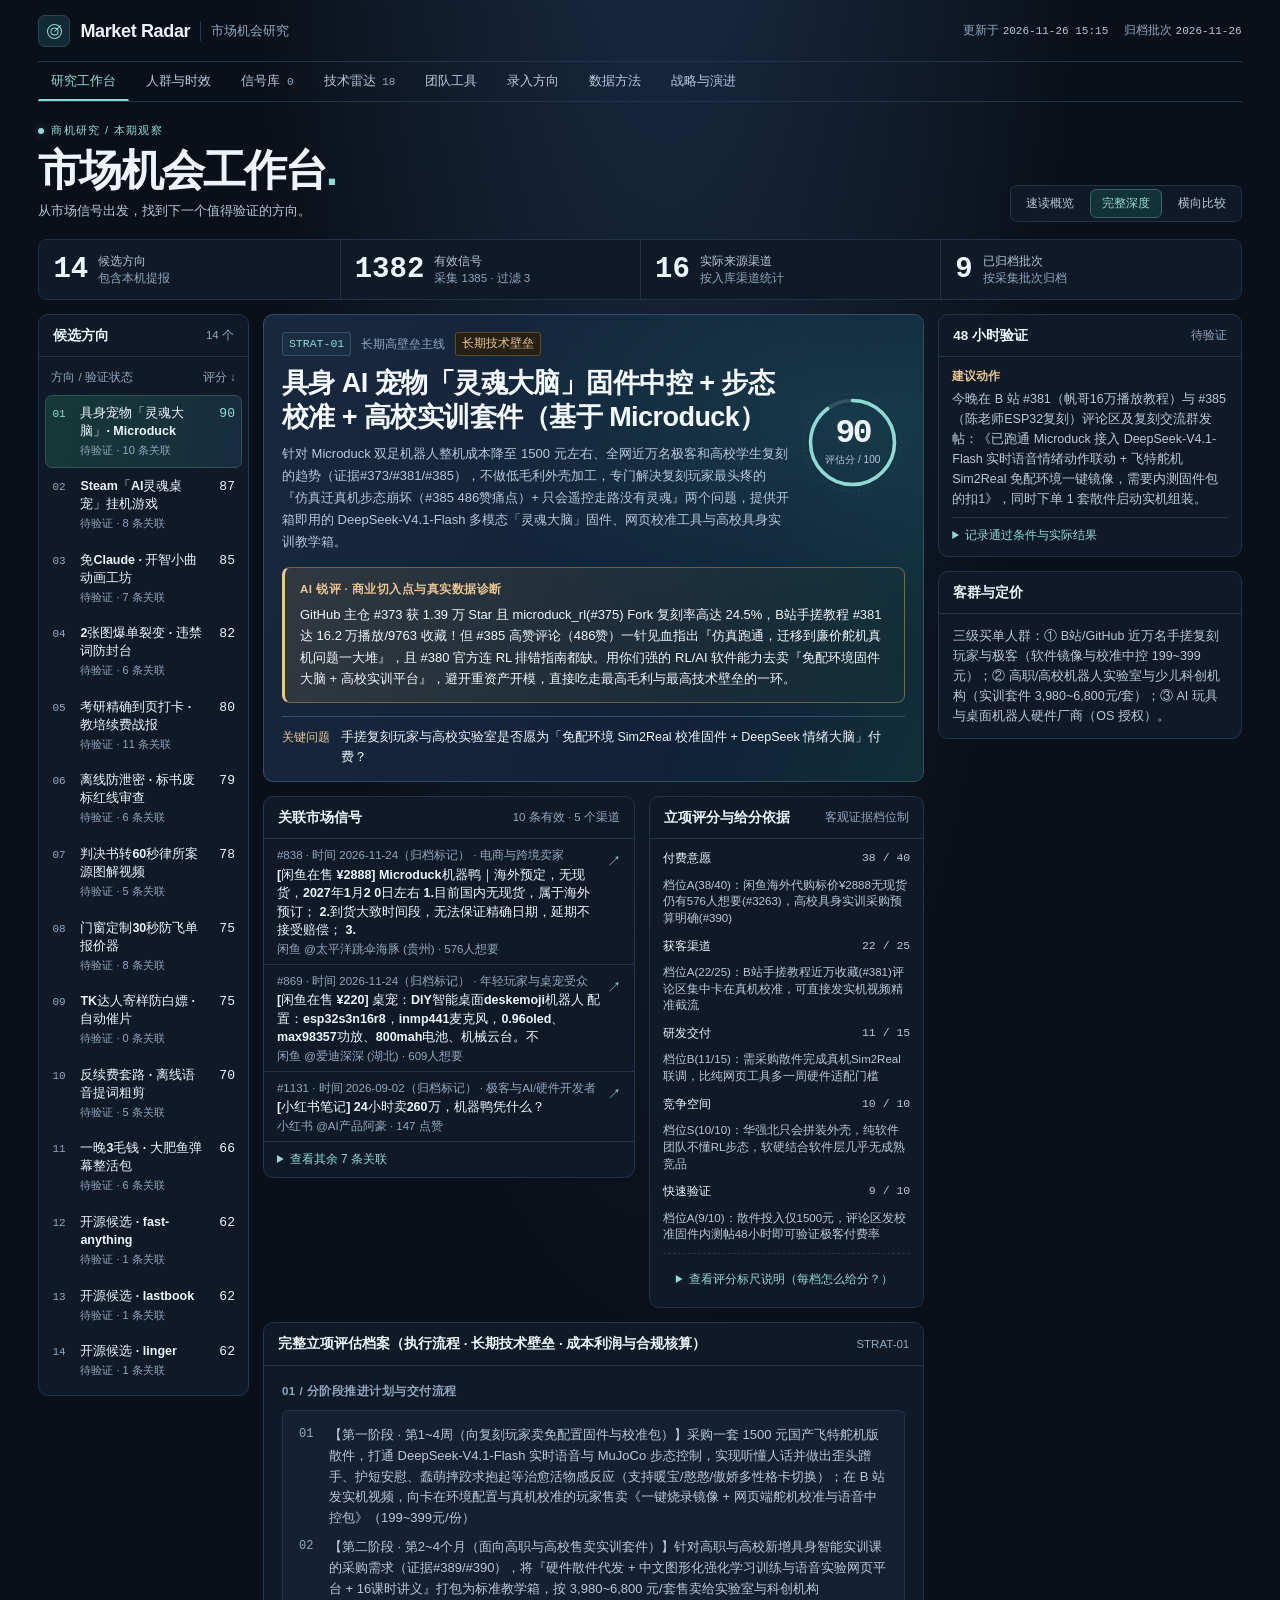
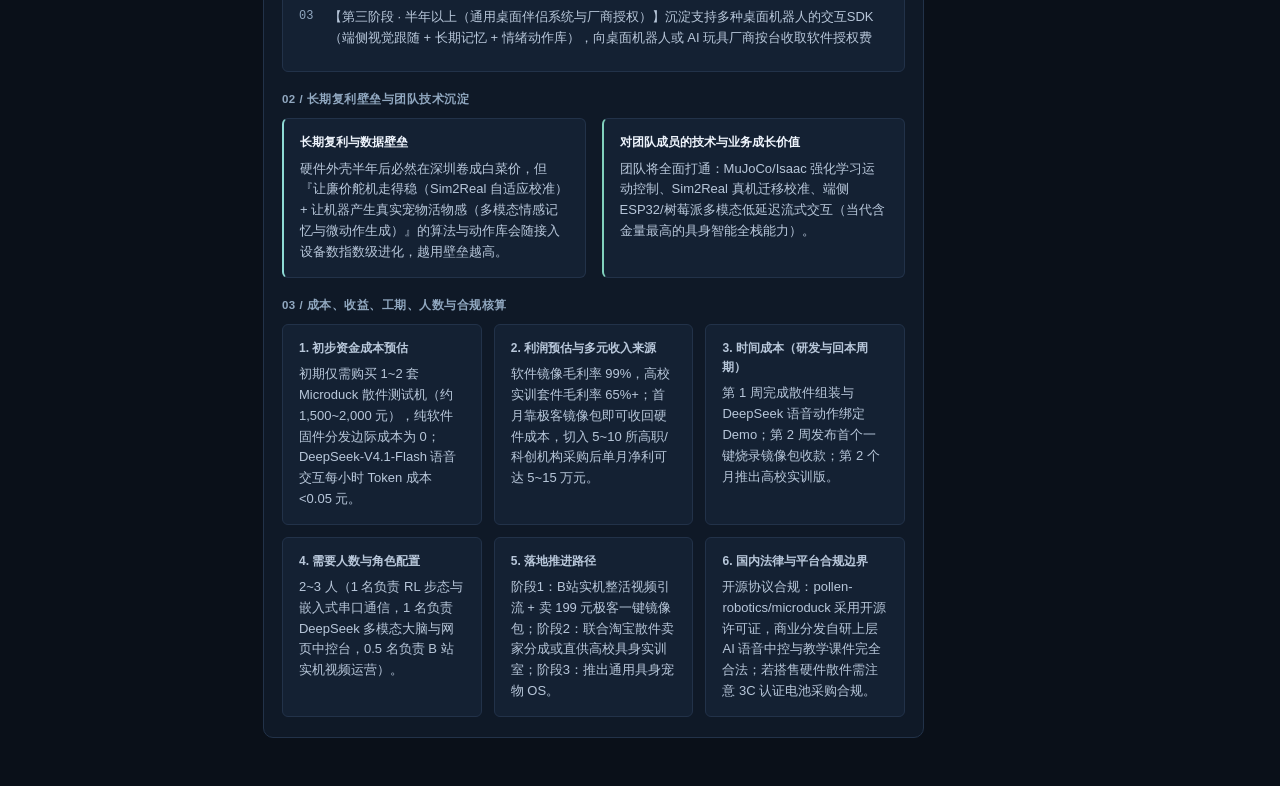
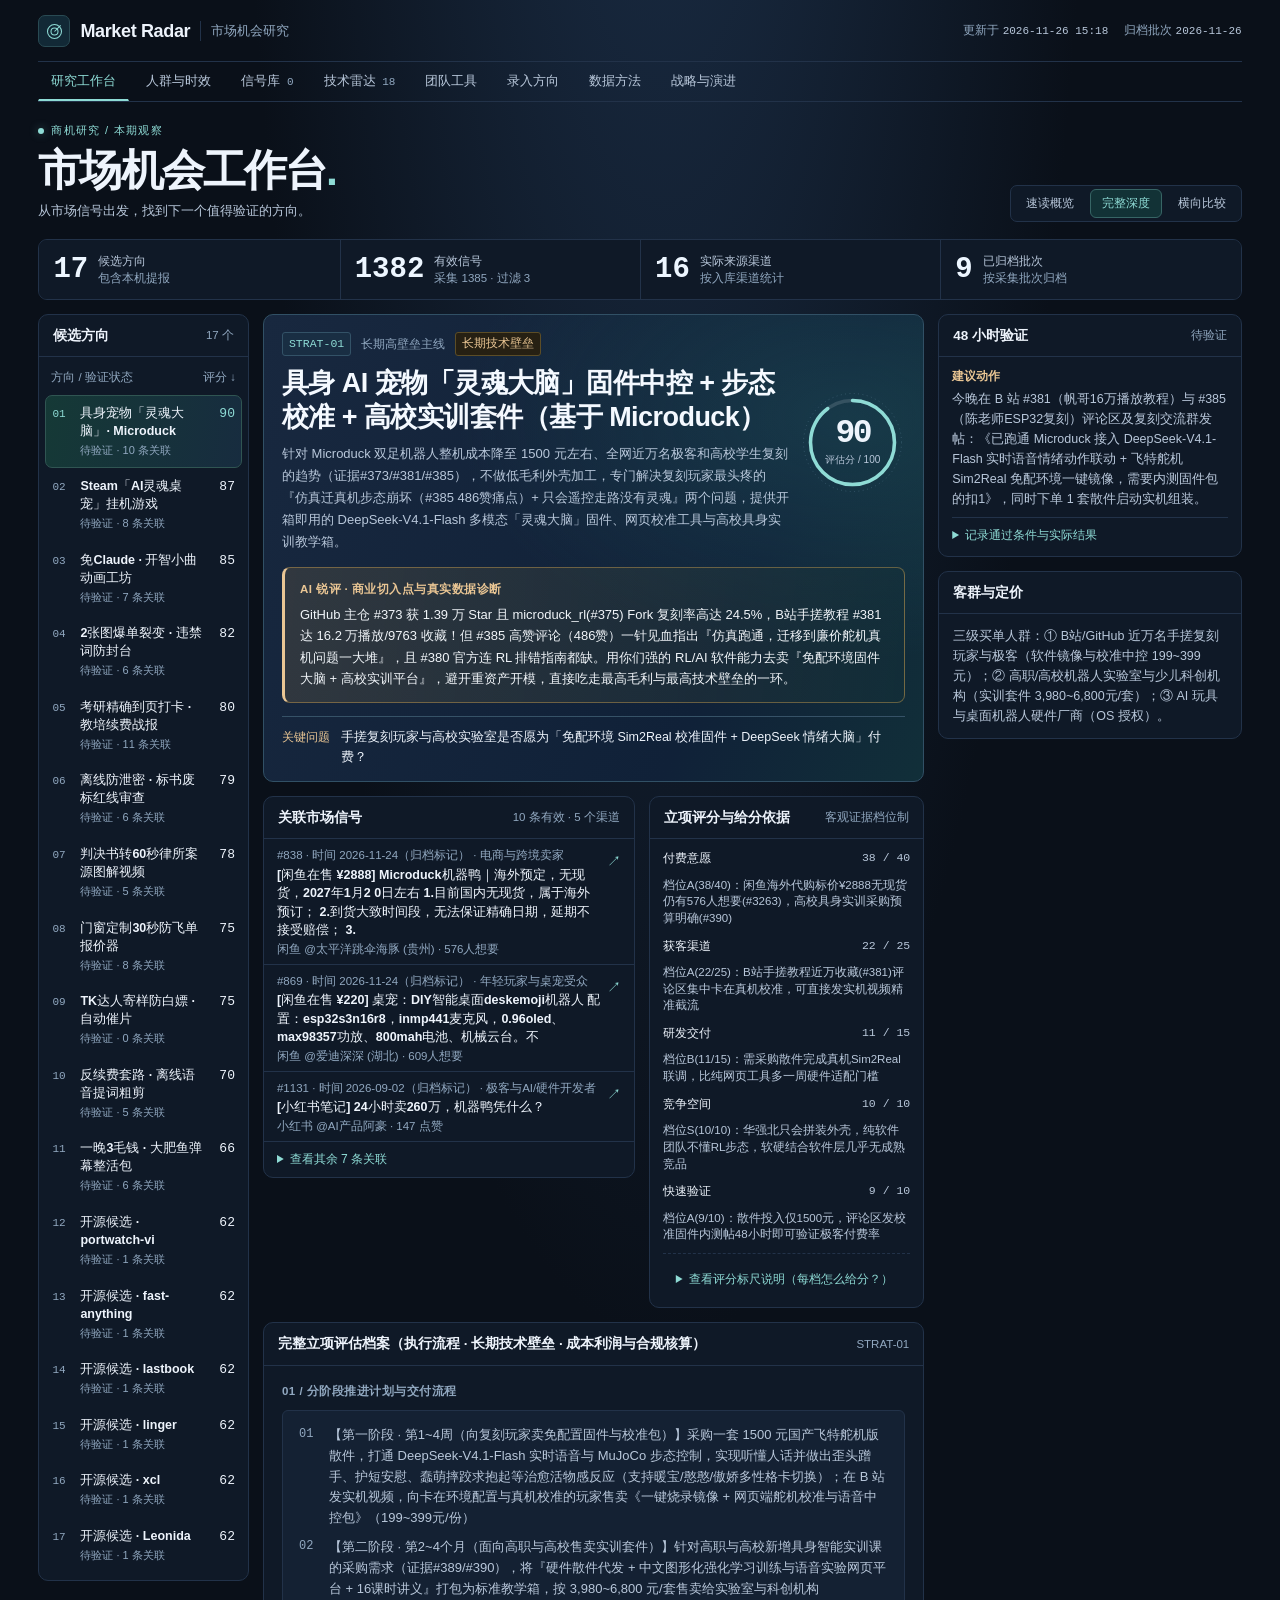
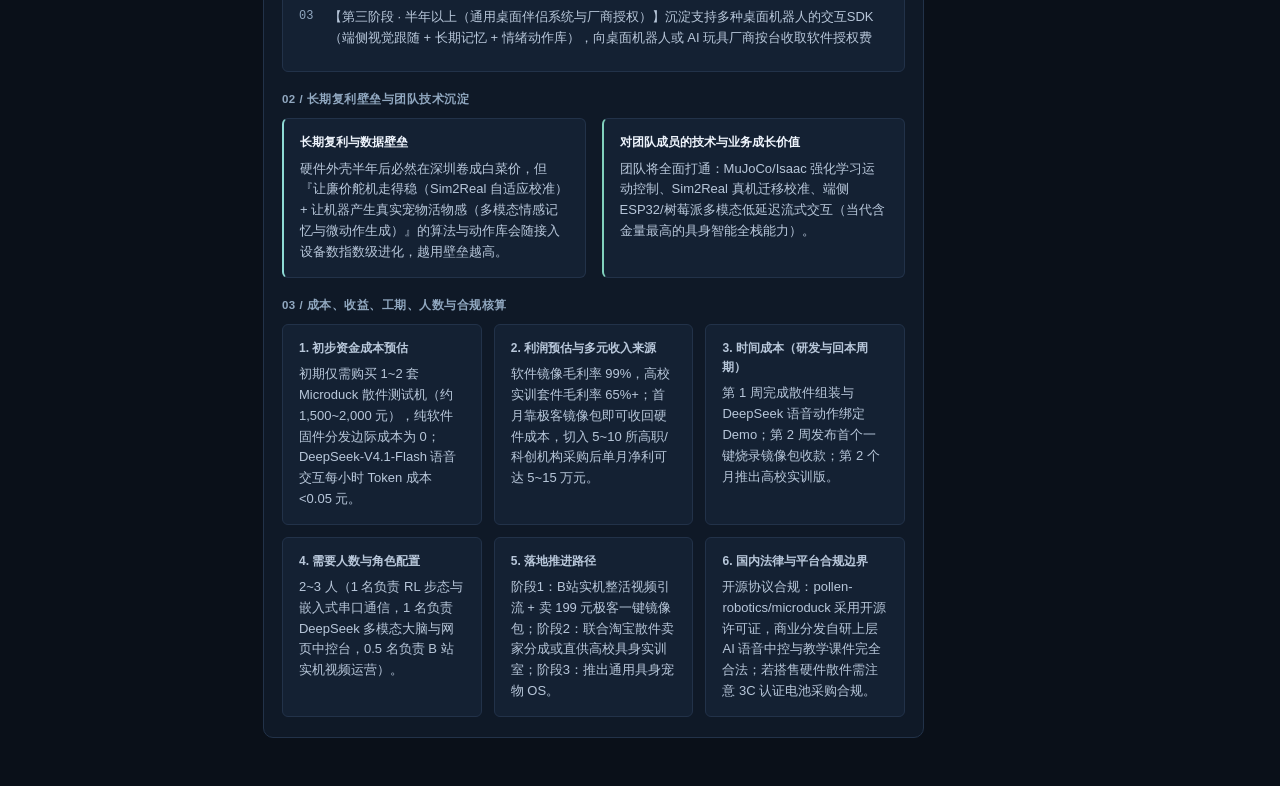
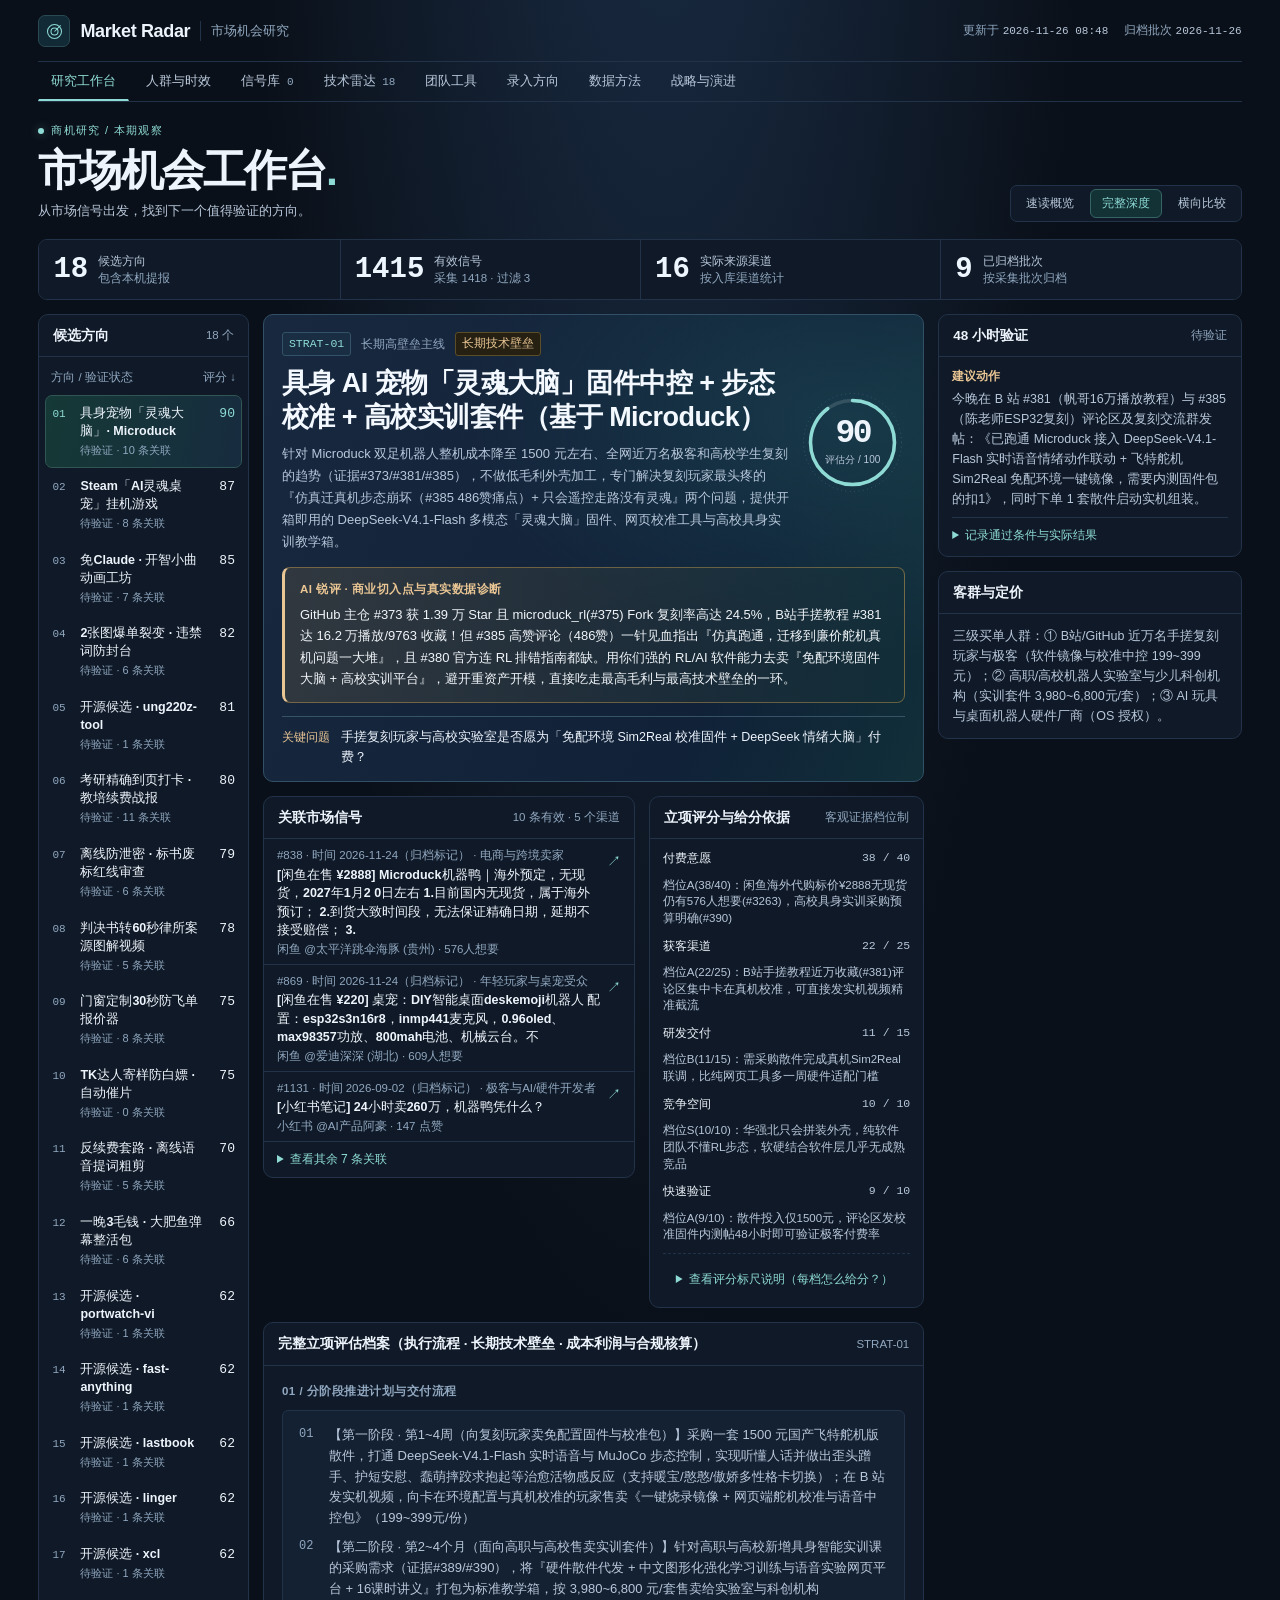
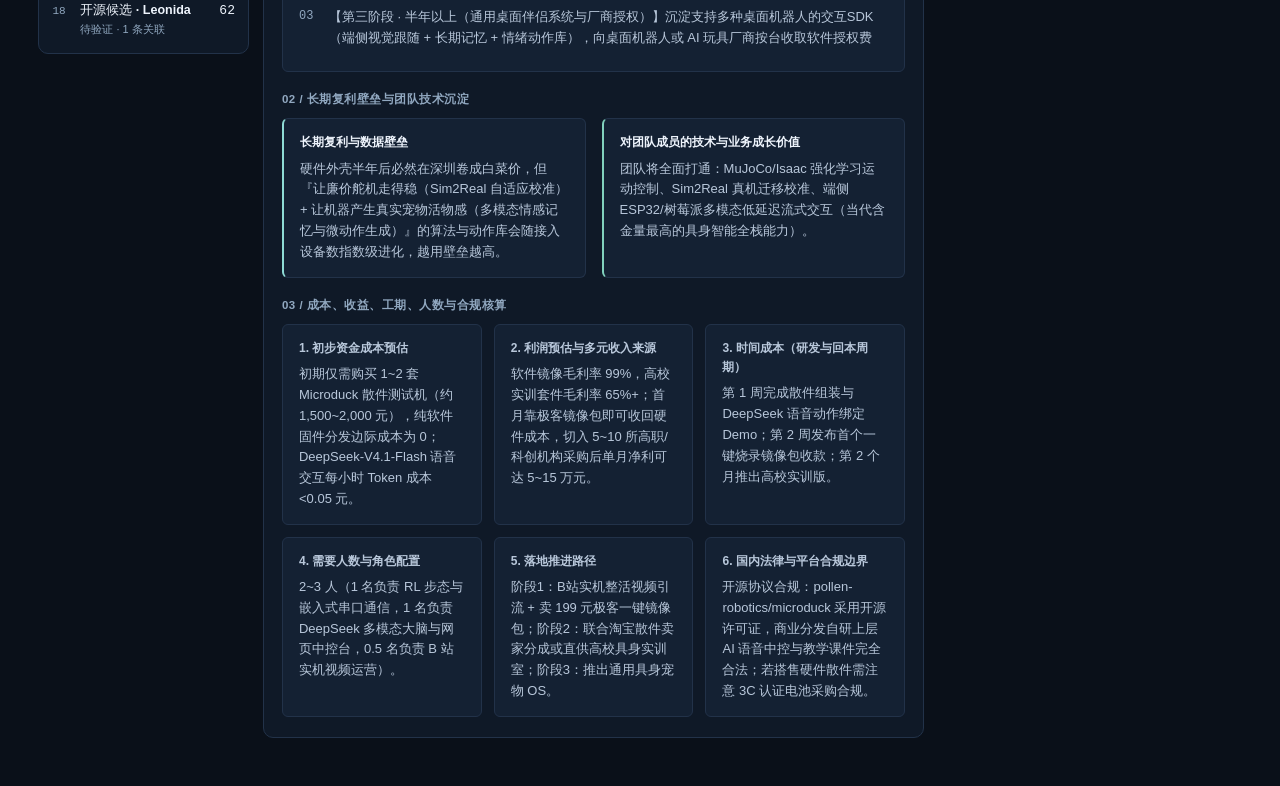
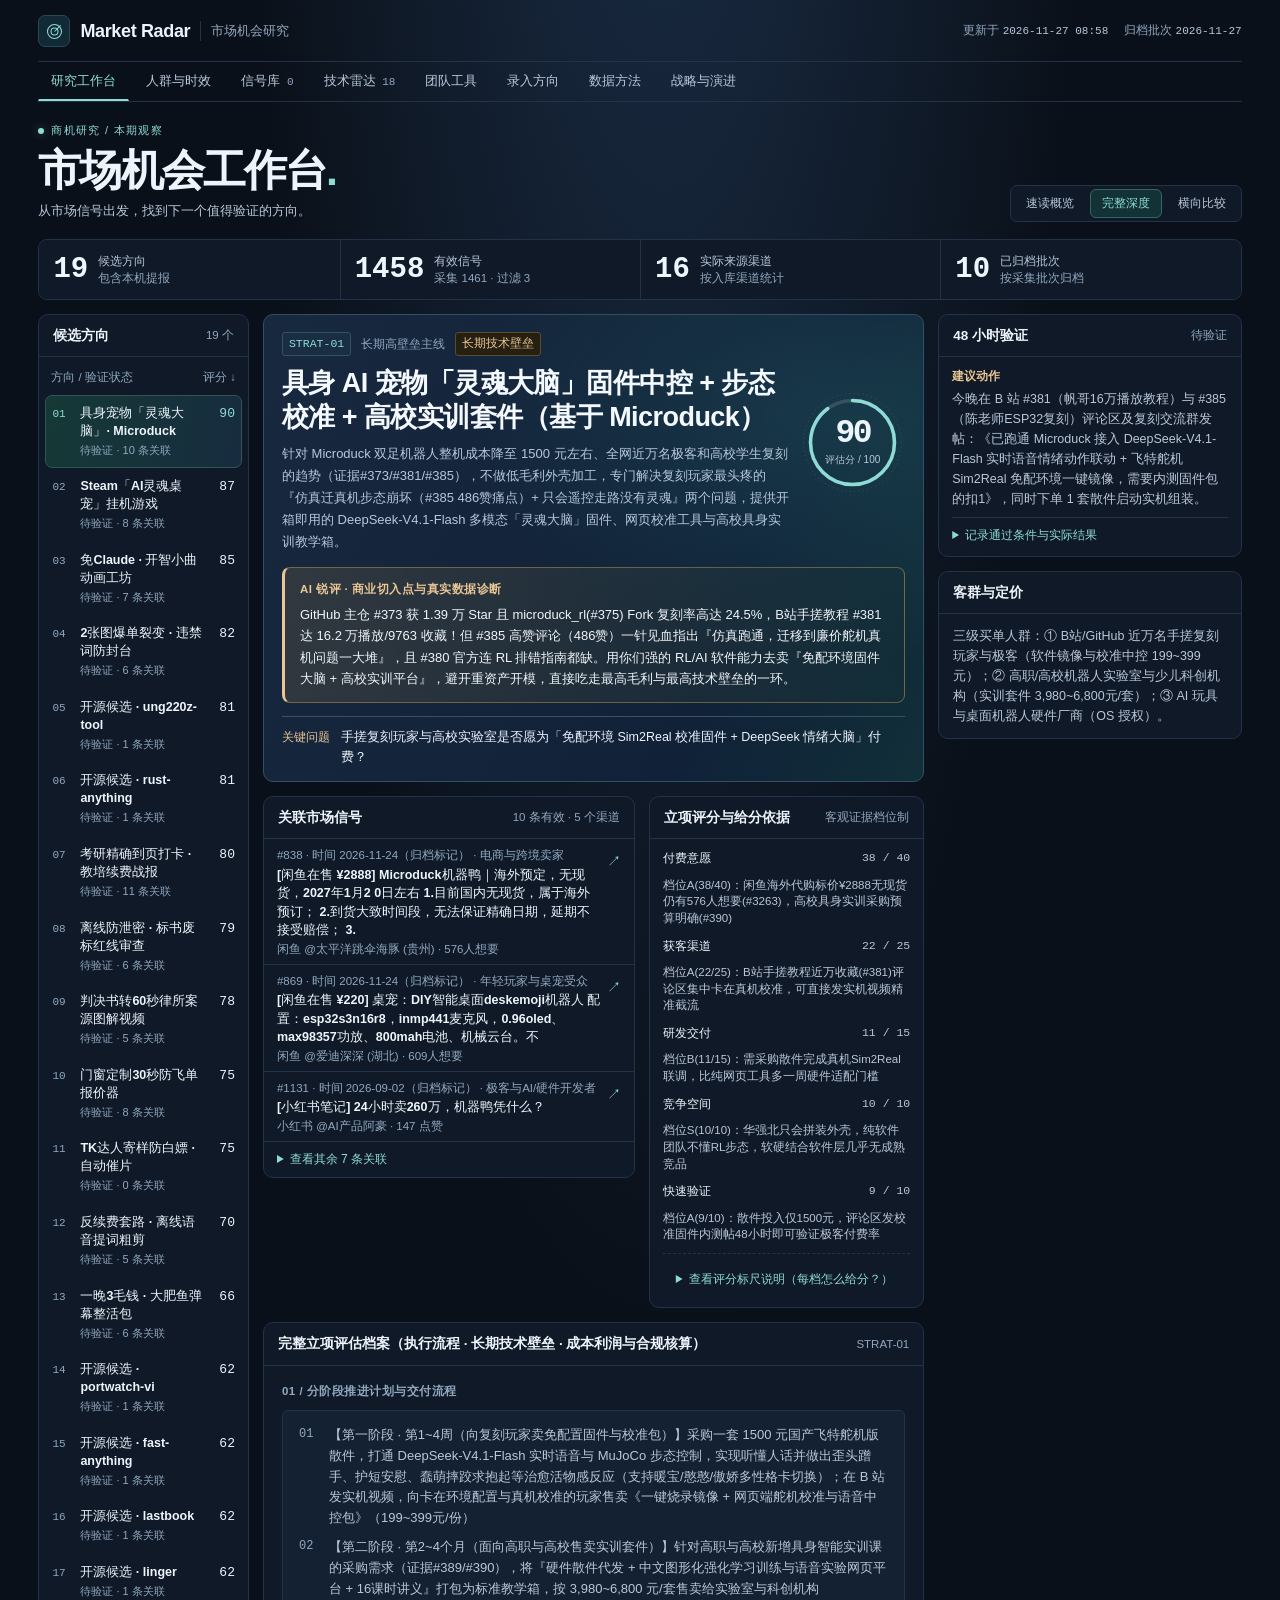
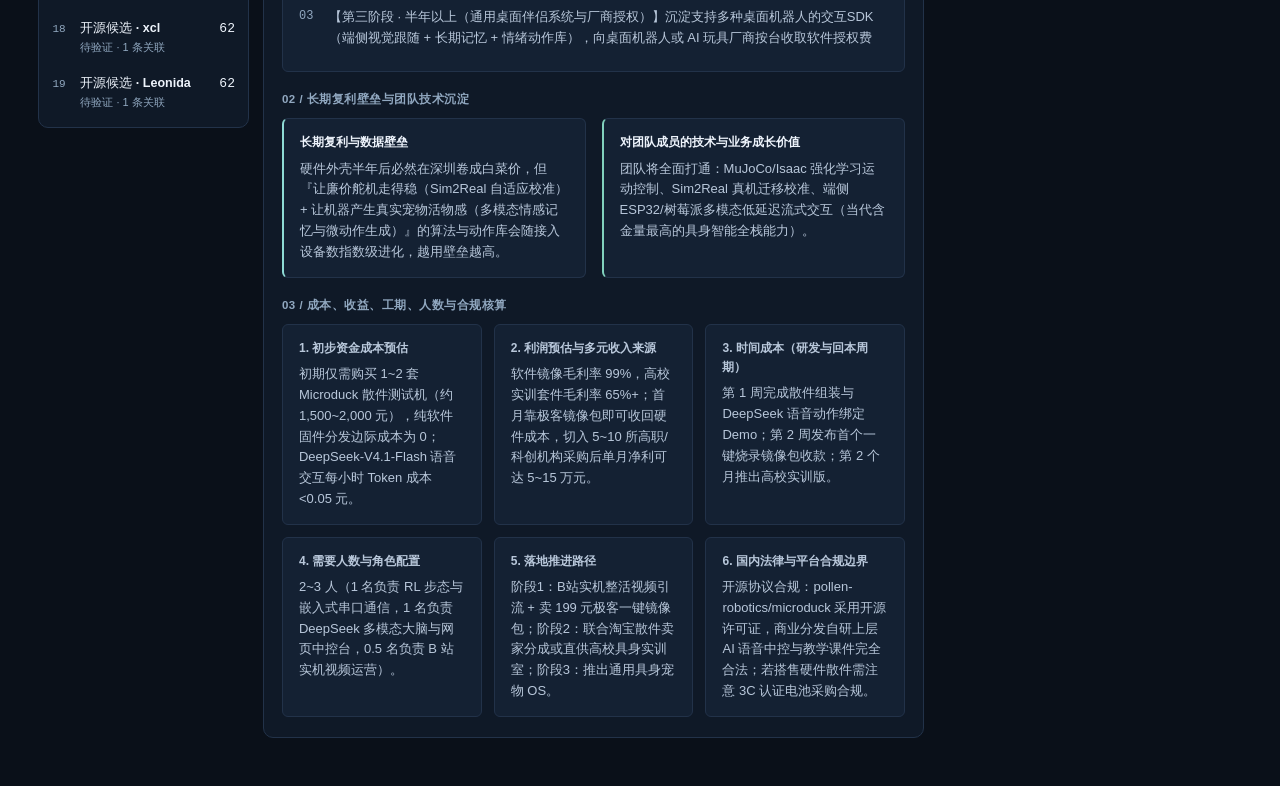
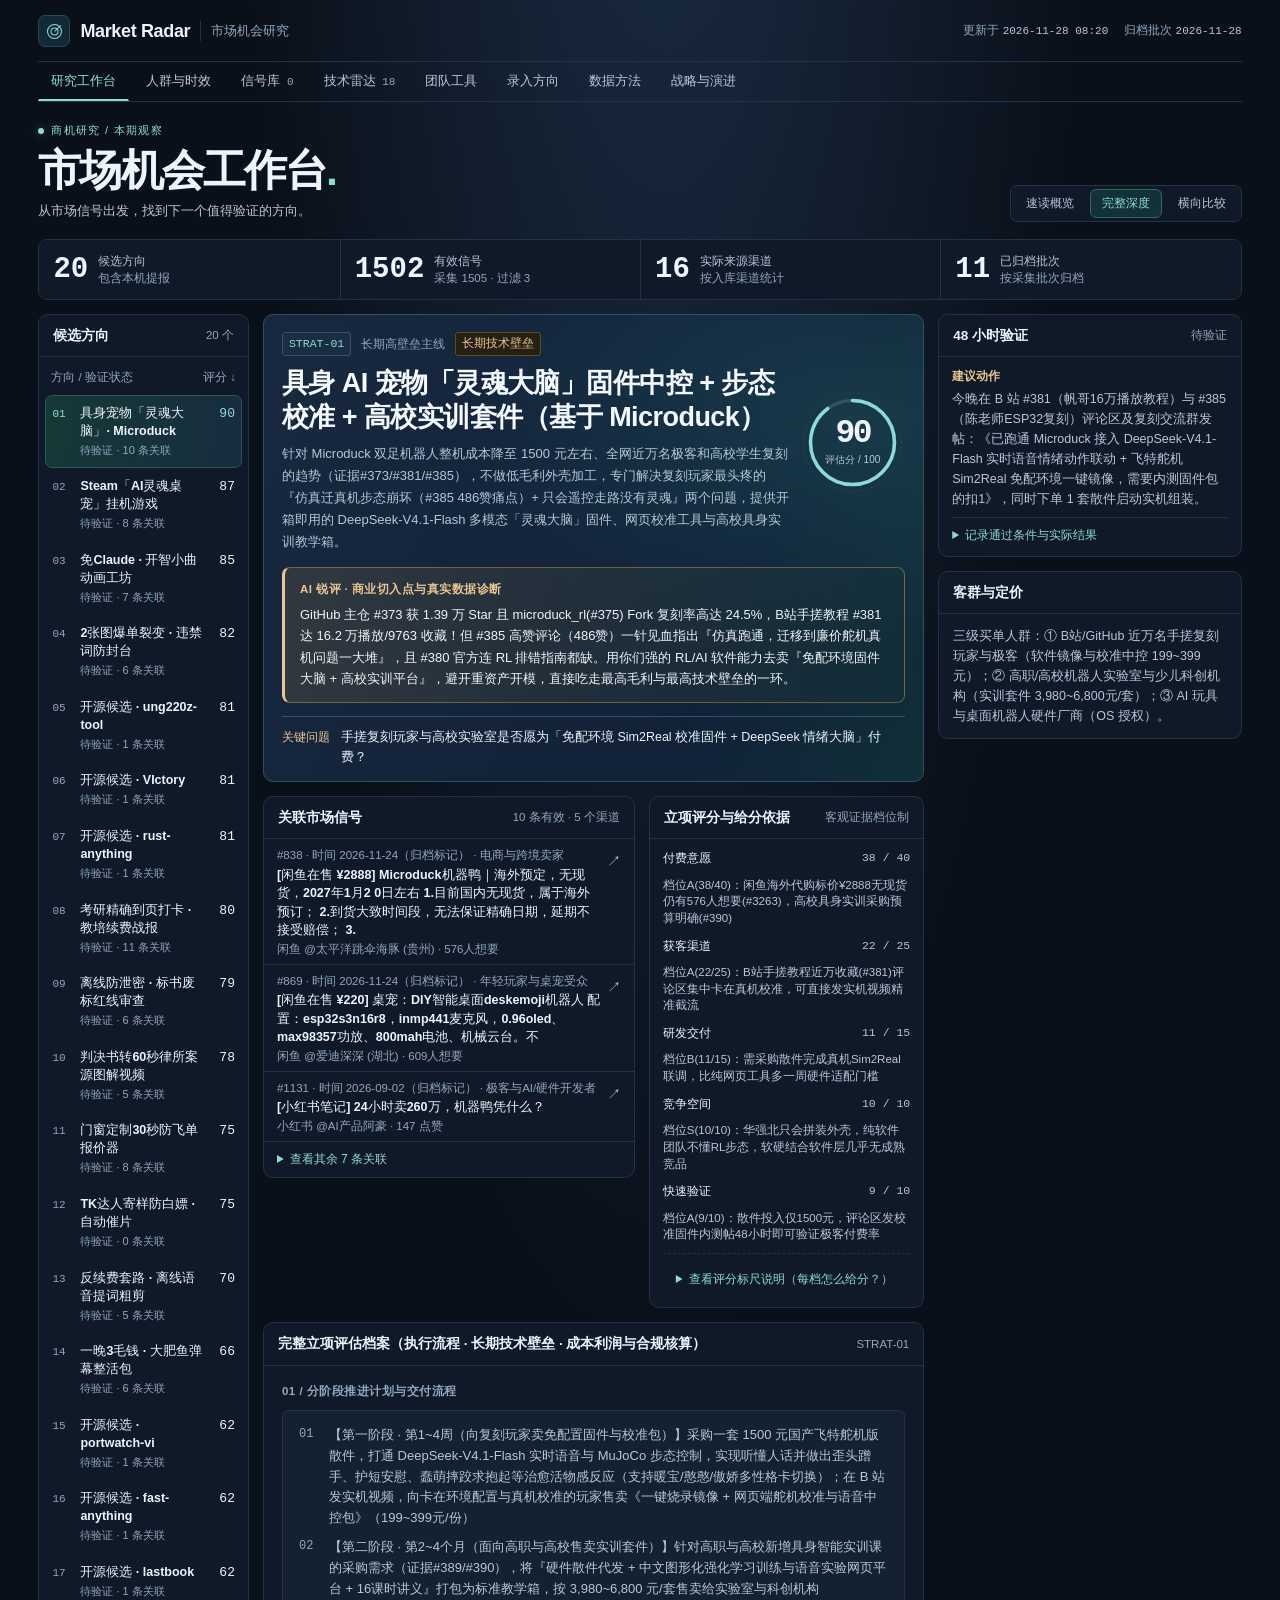
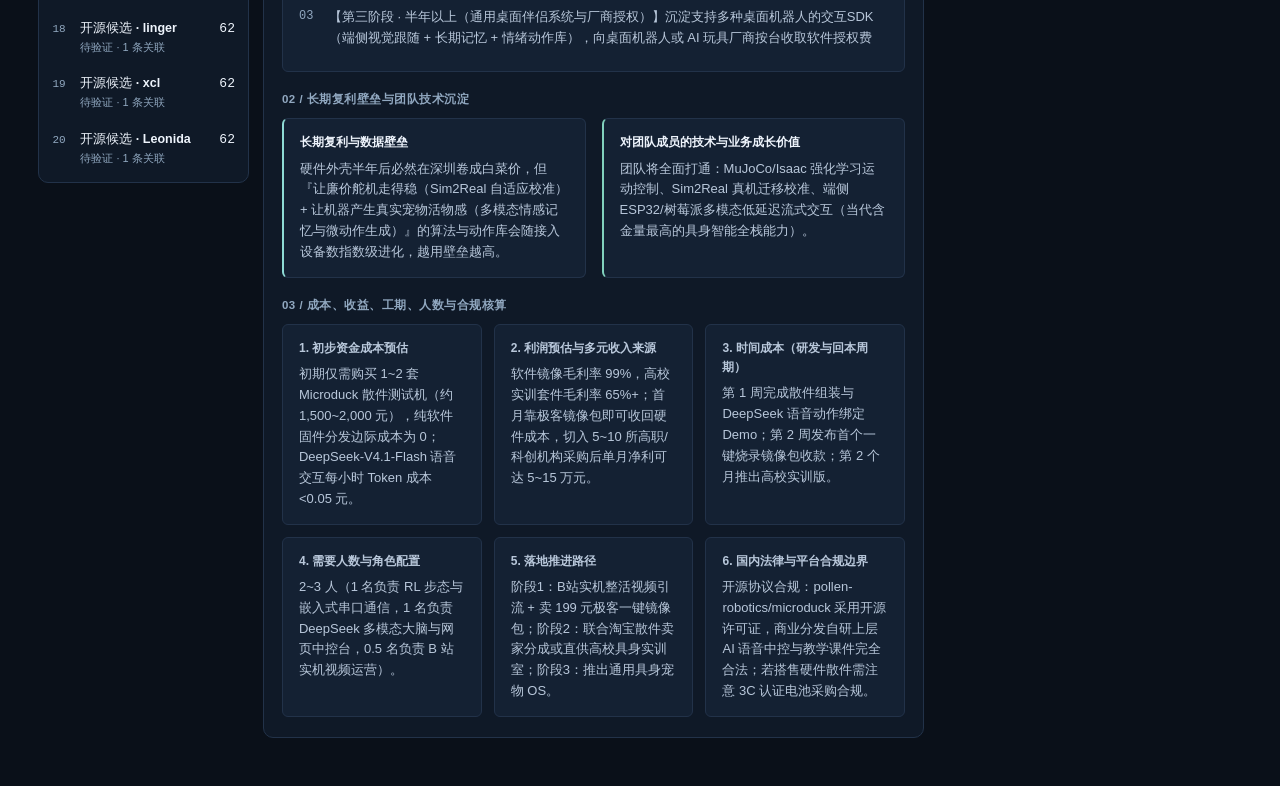
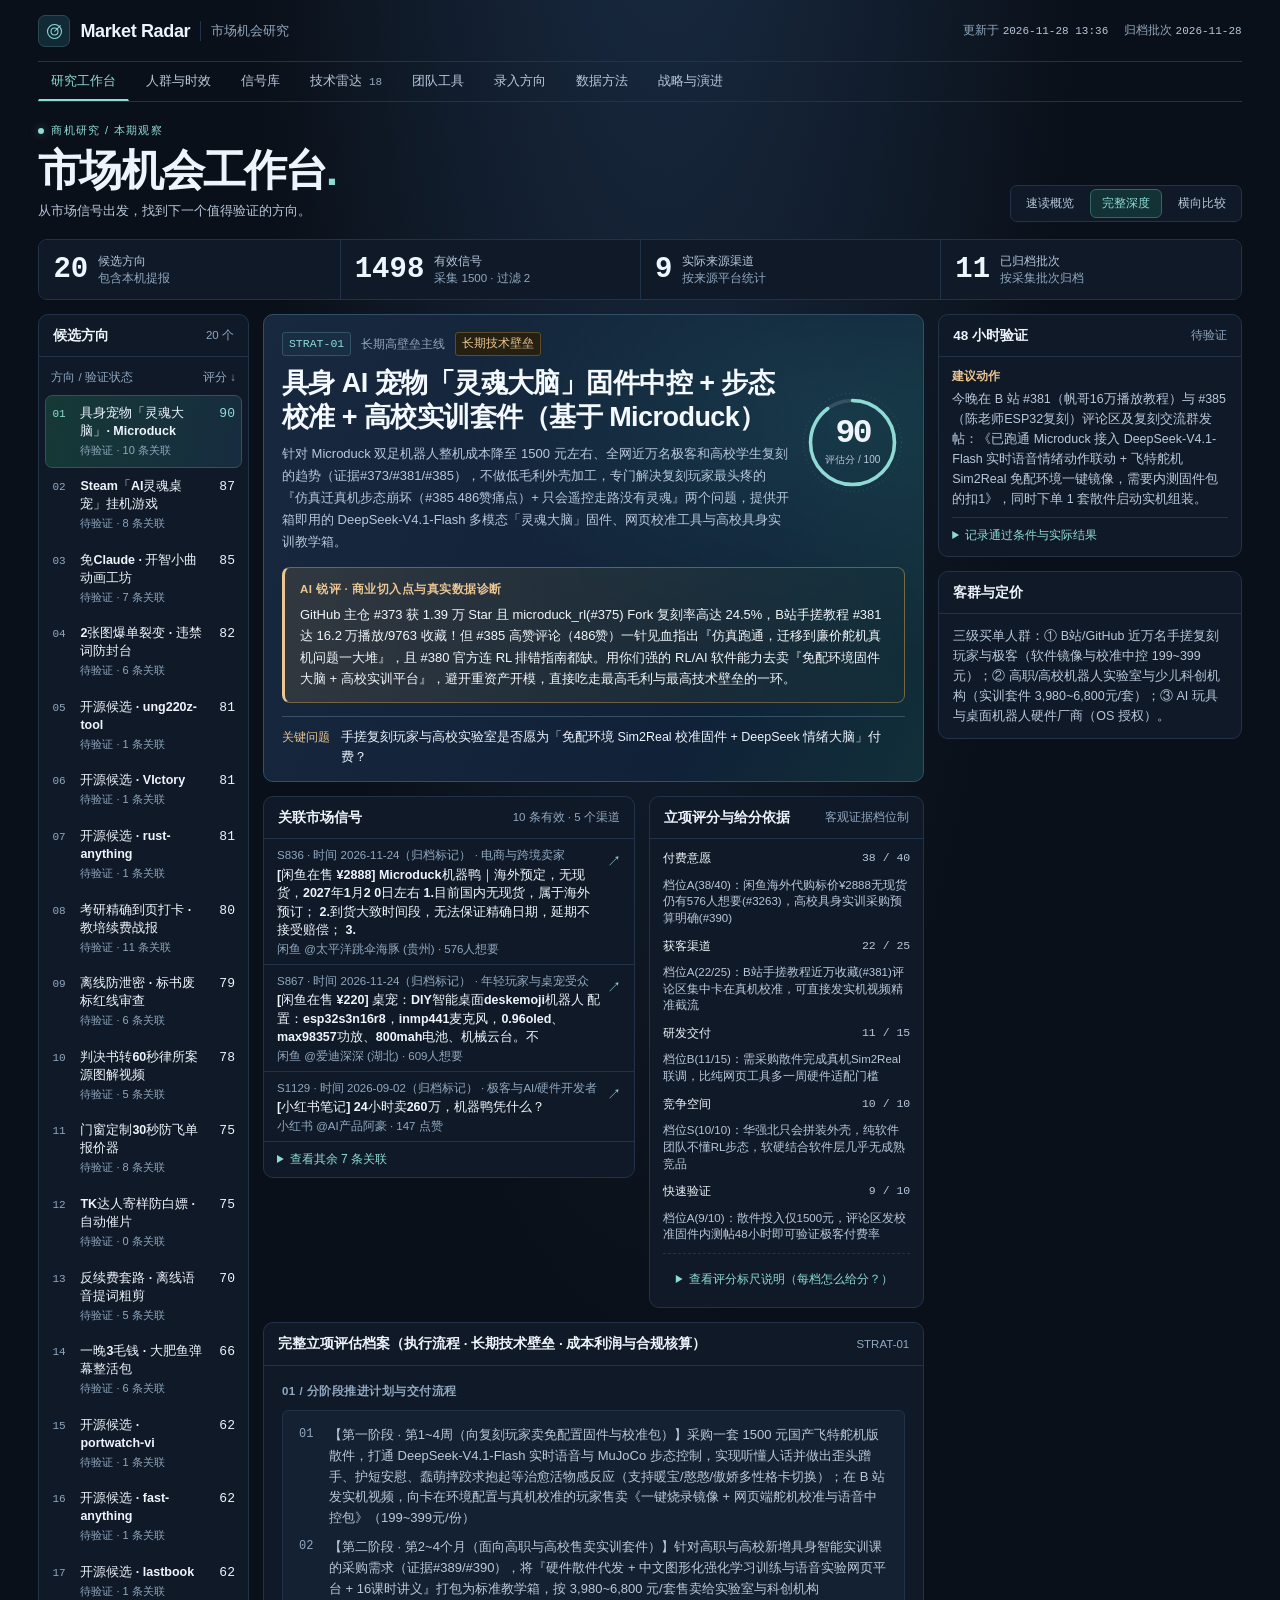
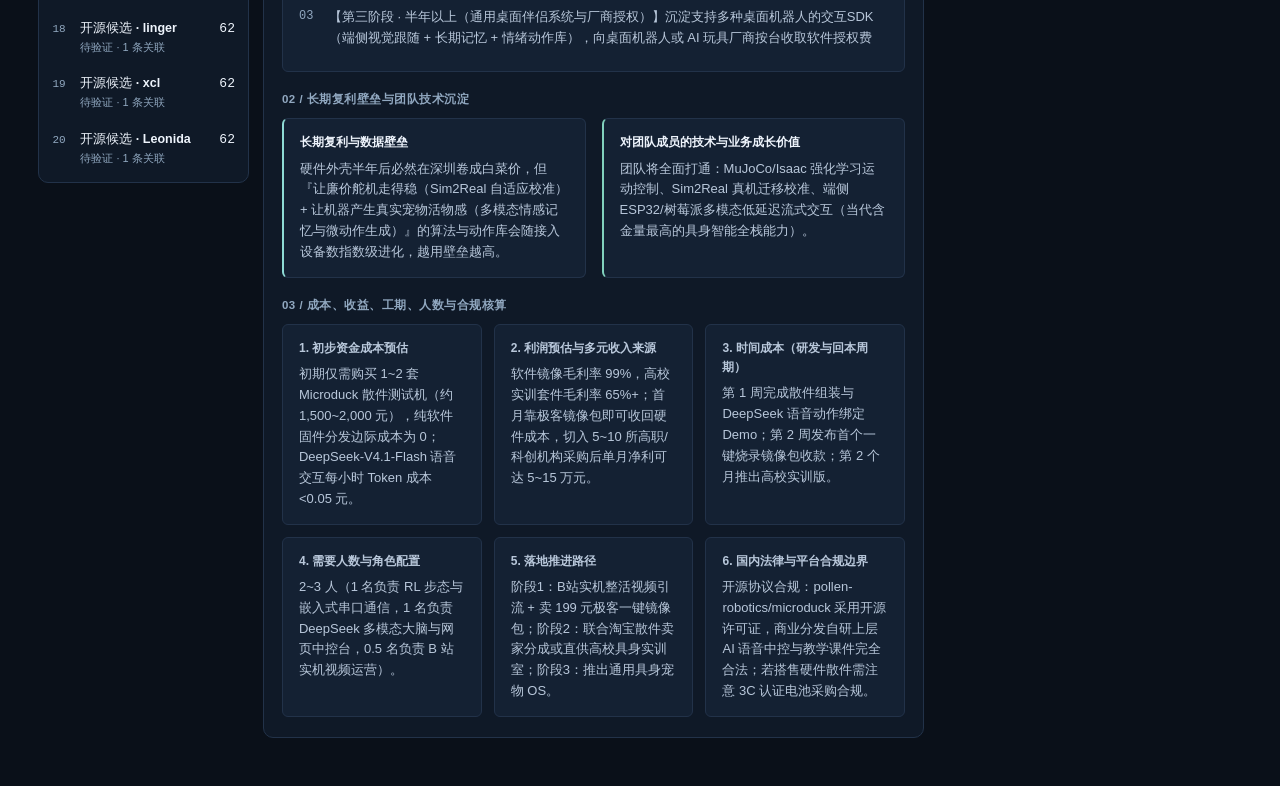
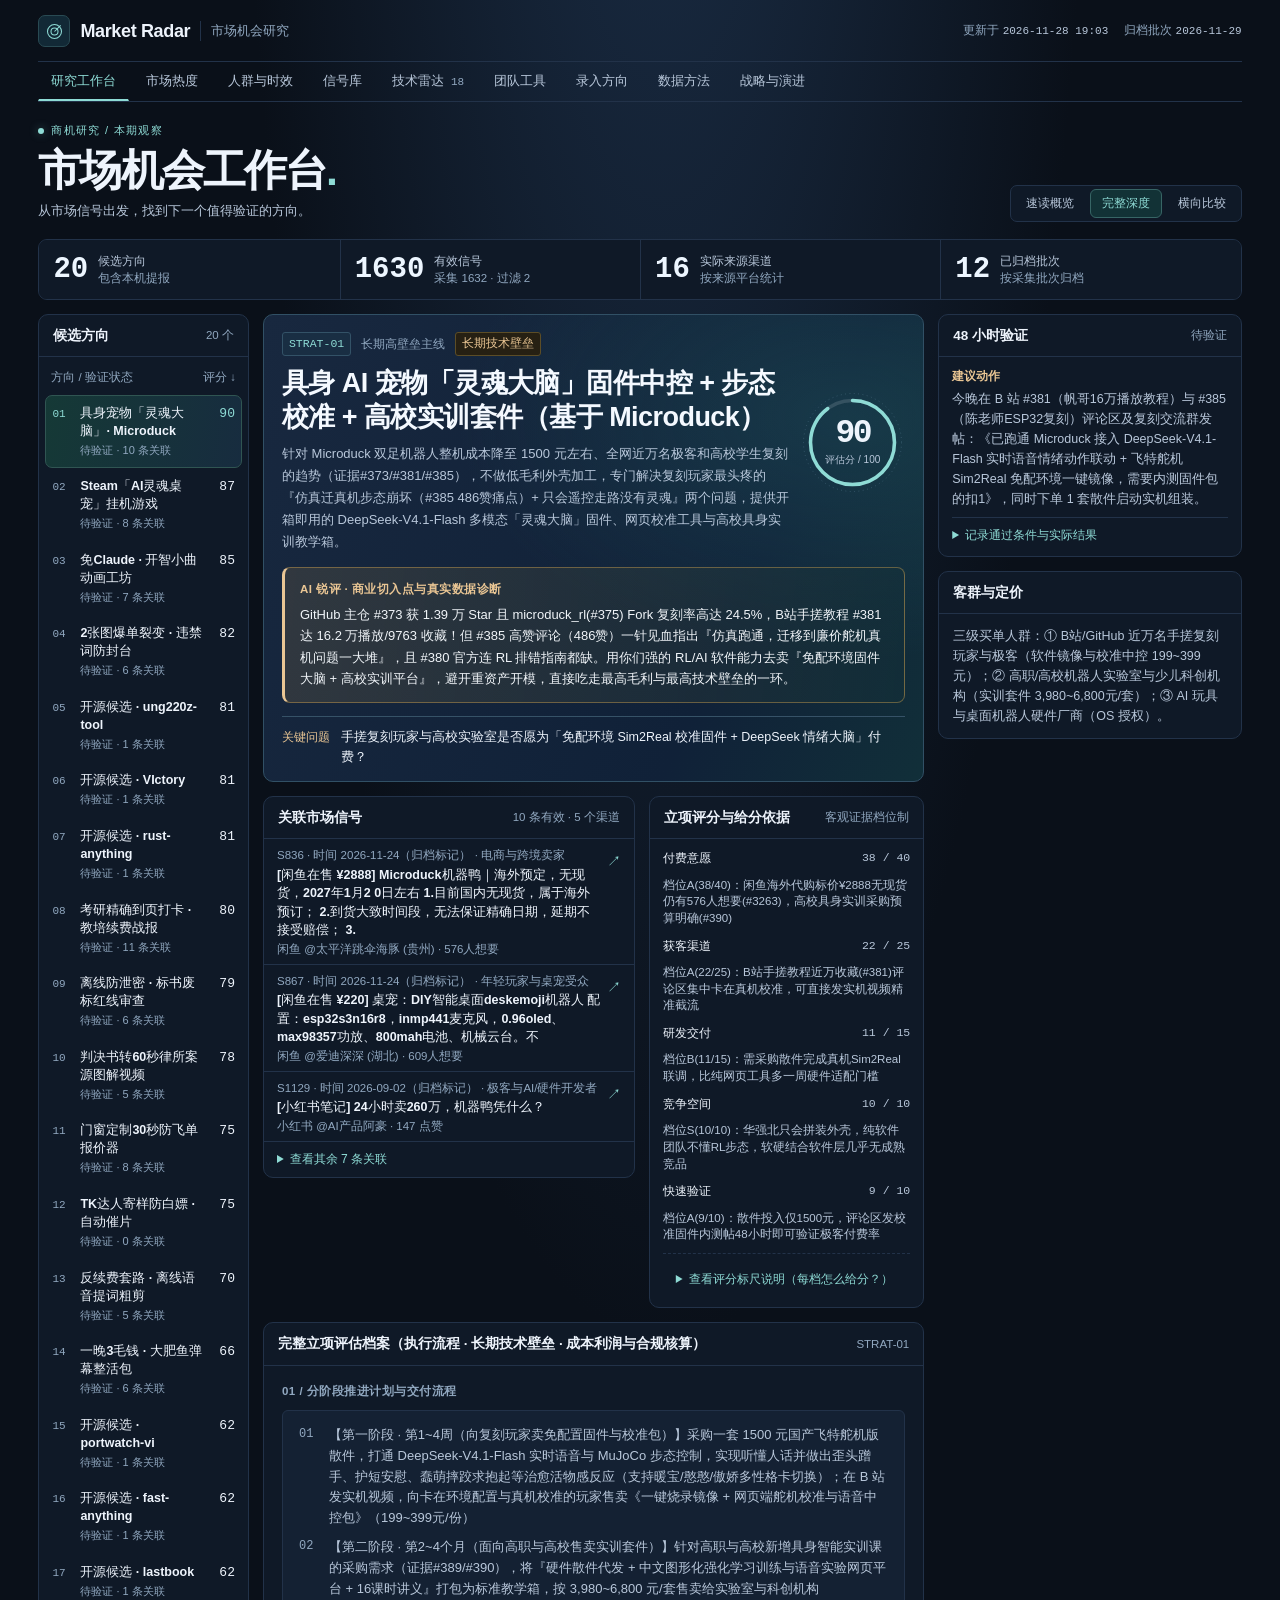
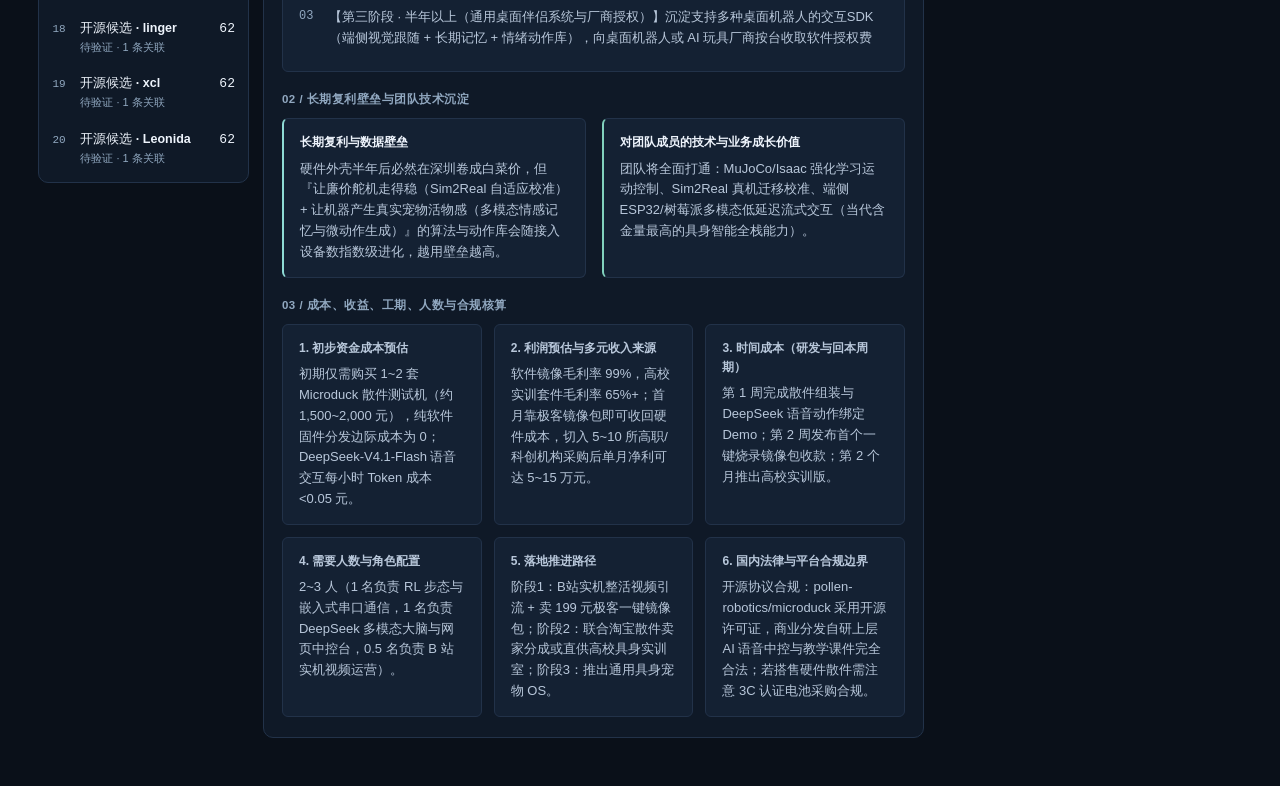
